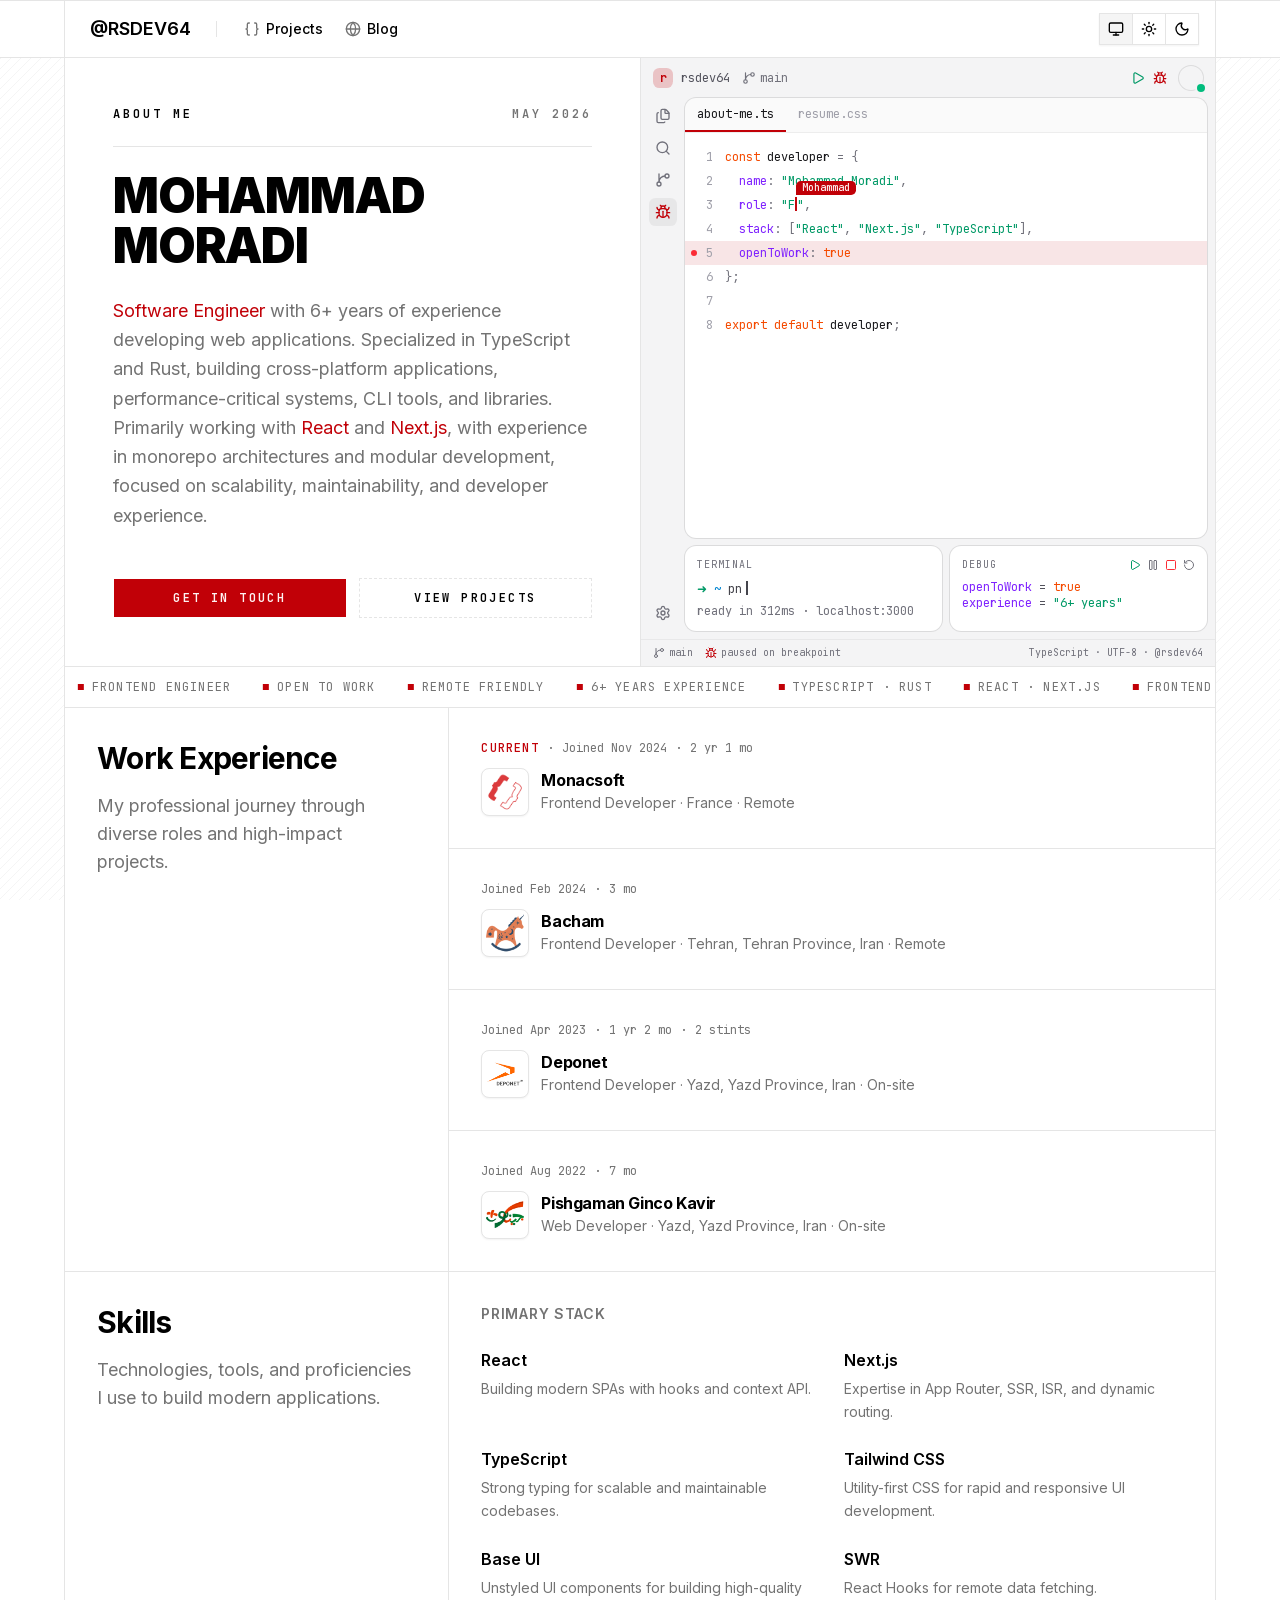
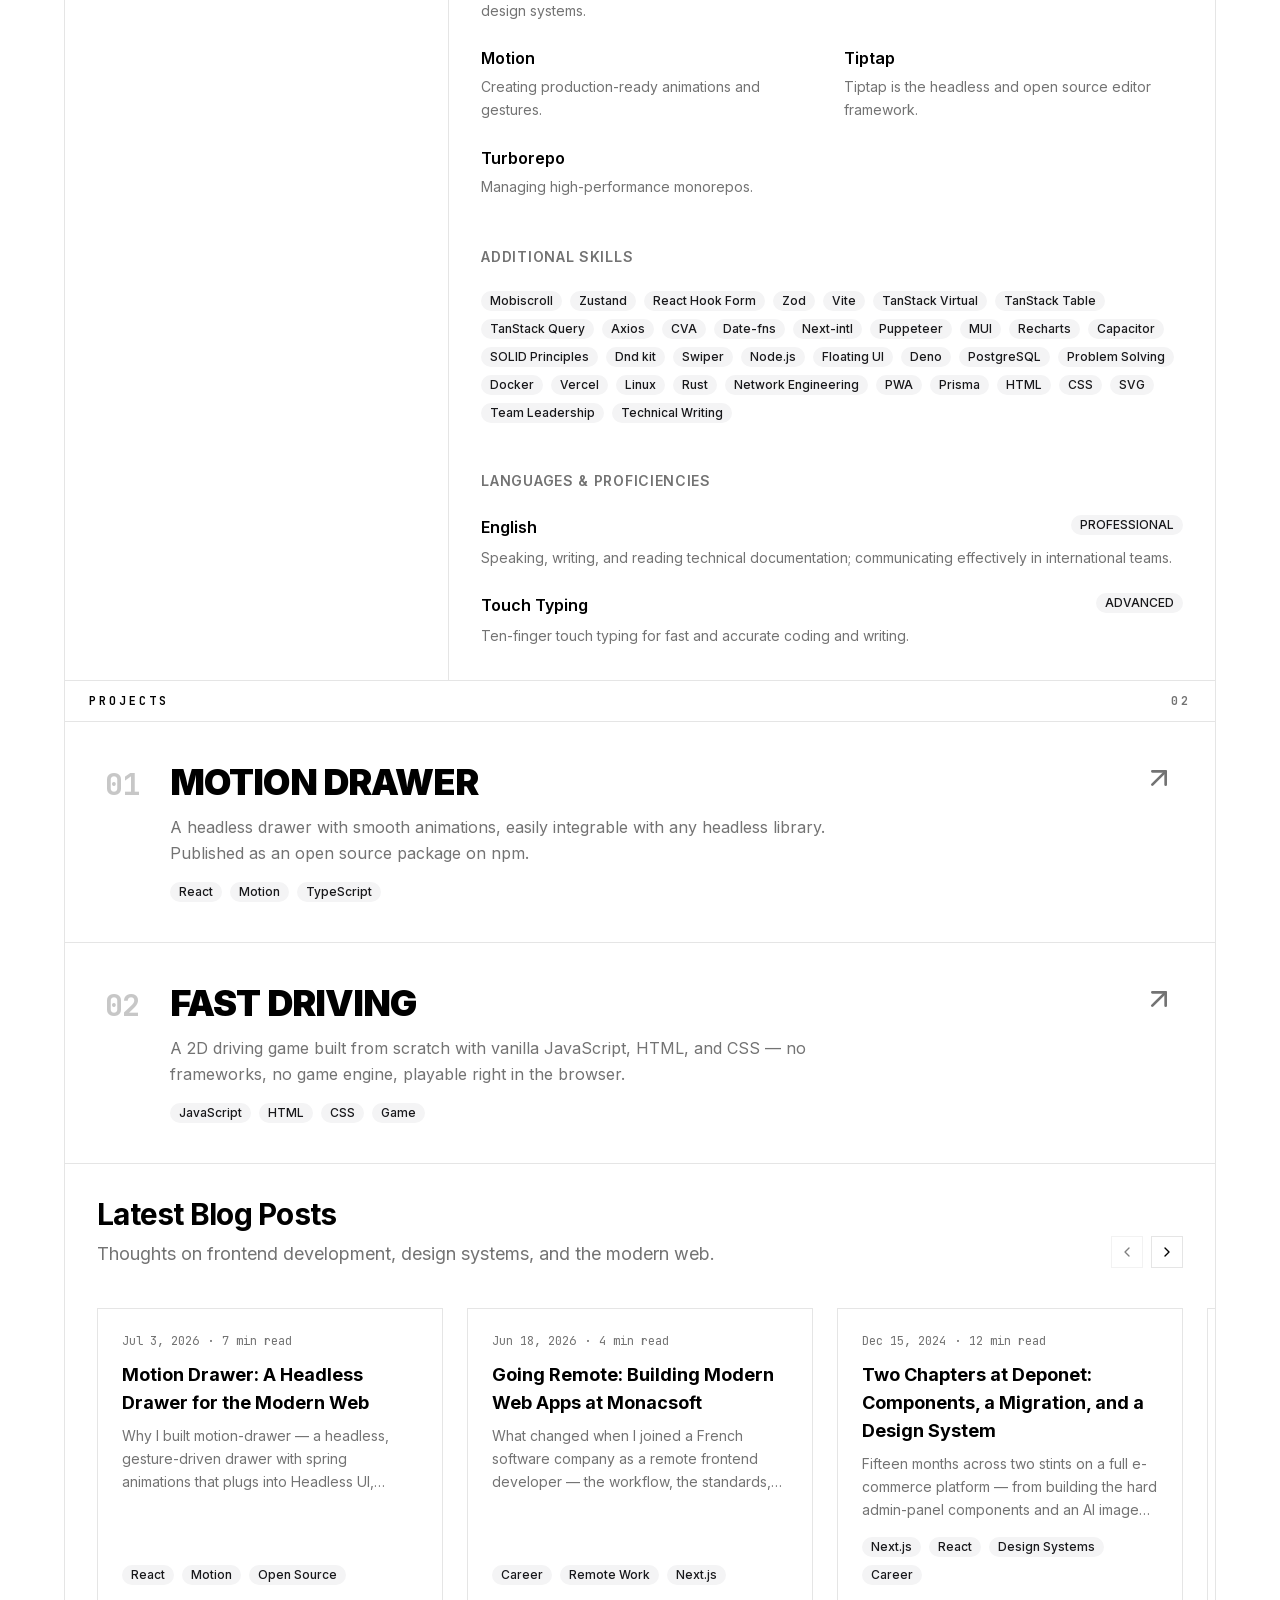
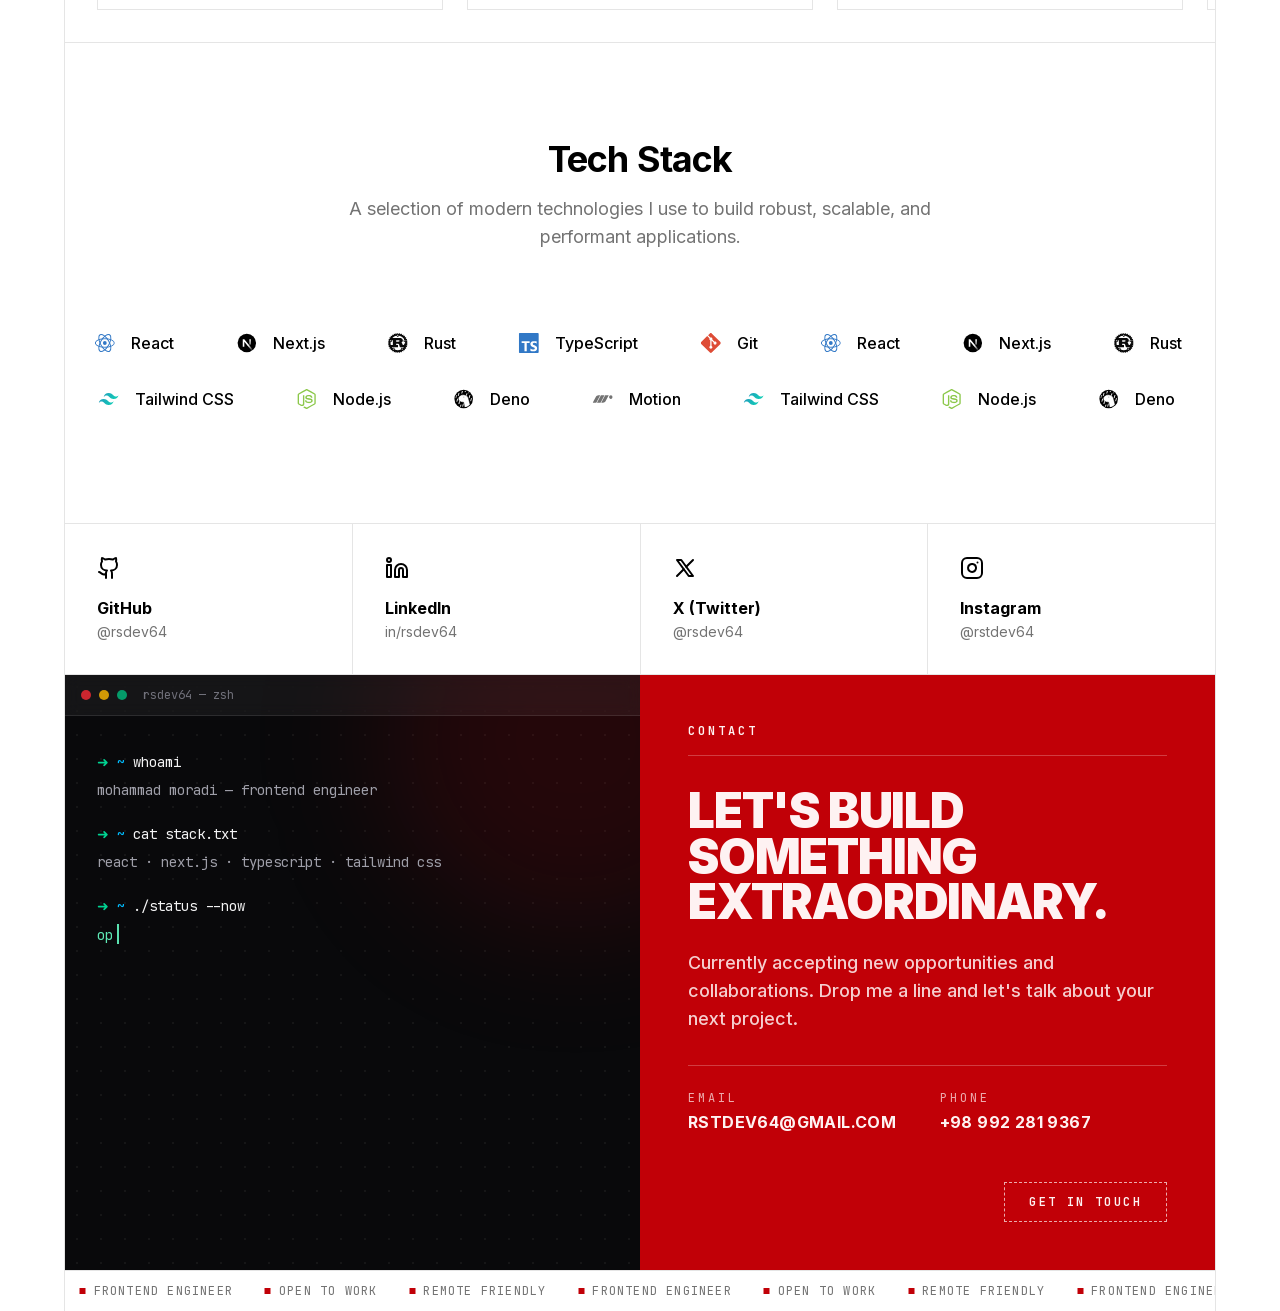
==== index.html @ f93f38f8 "Deploy 7d9f120f70b1824bc48dd51c0b3be507a60f6d9d rsdev64/rsdev64@7d9f120f70b1824bc48dd51c0b3be507a60f" ====
<!DOCTYPE html><html lang="en" dir="ltr" data-scroll-behavior="smooth"><head><meta charSet="utf-8"/><meta name="viewport" content="width=device-width, initial-scale=1, maximum-scale=1"/><link rel="preload" href="/_next/static/media/70bc3e132a0a741e-s.p.3t6q91iet4nsy.woff2" as="font" crossorigin="" type="font/woff2"/><link rel="preload" href="/_next/static/media/83afe278b6a6bb3c-s.p.2bn3s6zvc0dyp.woff2" as="font" crossorigin="" type="font/woff2"/><link rel="preload" href="/_next/static/media/iranyekanwebblackfanum-s.p.34efqxe65znro.woff" as="font" crossorigin="" type="font/woff"/><link rel="preload" href="/_next/static/media/iranyekanwebboldfanum-s.p.2jmz1aonr2gmy.woff" as="font" crossorigin="" type="font/woff"/><link rel="preload" href="/_next/static/media/iranyekanwebextrablackfanum-s.p.3snr5pbdcvkki.woff" as="font" crossorigin="" type="font/woff"/><link rel="preload" href="/_next/static/media/iranyekanwebextraboldfanum-s.p.2f82zl4um8l-7.woff" as="font" crossorigin="" type="font/woff"/><link rel="preload" href="/_next/static/media/iranyekanweblightfanum-s.p.2ef8rv5kcn76q.woff" as="font" crossorigin="" type="font/woff"/><link rel="preload" href="/_next/static/media/iranyekanwebmediumfanum-s.p.3w5ihjn_y988w.woff" as="font" crossorigin="" type="font/woff"/><link rel="preload" href="/_next/static/media/iranyekanwebregularfanum-s.p.0-u-96ql351qt.woff" as="font" crossorigin="" type="font/woff"/><link rel="preload" href="/_next/static/media/iranyekanwebthinfanum-s.p.1mruqm31rt6rv.woff" as="font" crossorigin="" type="font/woff"/><link rel="stylesheet" href="/_next/static/chunks/33yajgvoqvocm.css" data-precedence="next"/><link rel="stylesheet" href="/_next/static/chunks/365hfjgrm4gbx.css" data-precedence="next"/><link rel="preload" as="script" fetchPriority="low" href="/_next/static/chunks/2g49ir6_3u95x.js"/><script src="/_next/static/chunks/2-heb4zakw7ga.js" async=""></script><script src="/_next/static/chunks/18q_bidehvl9h.js" async=""></script><script src="/_next/static/chunks/112j4_ui7siok.js" async=""></script><script src="/_next/static/chunks/2brd7eyisotcl.js" async=""></script><script src="/_next/static/chunks/turbopack-3972i4ugce8jl.js" async=""></script><script src="/_next/static/chunks/24r34a-n32hqc.js" async=""></script><script src="/_next/static/chunks/43vlts6fa95uy.js" async=""></script><script src="/_next/static/chunks/3lsiycls8h2s7.js" async=""></script><script src="/_next/static/chunks/0njh_wy68exc9.js" async=""></script><script src="/_next/static/chunks/0dq4l9zjdopuz.js" async=""></script><script src="/_next/static/chunks/2k2rfcnlc3oj0.js" async=""></script><script src="/_next/static/chunks/12wa4cy99gwru.js" async=""></script><script src="/_next/static/chunks/420_7dtlf0mxm.js" async=""></script><script src="/_next/static/chunks/2rp--xd52hsc-.js" async=""></script><script src="/_next/static/chunks/1516zob-ner-4.js" async=""></script><script src="/_next/static/chunks/1-scfq85pf1b1.js" async=""></script><script src="/_next/static/chunks/43dgbwa8-2s0_.js" async=""></script><meta name="next-size-adjust" content=""/><meta name="theme-color" content="white"/><meta name="theme-color" content="hsl(0 0% 12%)"/><title>Mohammad Moradi | Software Engineer</title><meta name="description" content="Mohammad Moradi is a frontend engineer with over 6 years of experience specializing in TypeScript and Rust, building high-performance web applications."/><link rel="manifest" href="/manifest.webmanifest"/><meta name="robots" content="index, follow"/><meta name="googlebot" content="index, follow, max-video-preview:-1, max-image-preview:large, max-snippet:-1"/><link rel="canonical" href="https://rsdev64.github.io/"/><meta property="og:title" content="Mohammad Moradi | Software Engineer"/><meta property="og:description" content="Mohammad Moradi is a frontend engineer with over 6 years of experience specializing in TypeScript and Rust, building high-performance web applications."/><meta property="og:url" content="https://rsdev64.github.io/"/><meta property="og:site_name" content="Mohammad Moradi | Software Engineer"/><meta property="og:locale" content="en"/><meta property="og:image" content="https://rsdev64.github.io/images/me.jpg"/><meta property="og:image:width" content="1024"/><meta property="og:image:height" content="1024"/><meta property="og:image:alt" content="Mohammad Moradi | Software Engineer"/><meta property="og:type" content="website"/><meta name="twitter:card" content="summary_large_image"/><meta name="twitter:title" content="Mohammad Moradi | Software Engineer"/><meta name="twitter:description" content="Mohammad Moradi is a frontend engineer with over 6 years of experience specializing in TypeScript and Rust, building high-performance web applications."/><meta name="twitter:image" content="https://rsdev64.github.io/images/me.jpg"/><link rel="icon" href="/favicon.ico?favicon.2ojoghhsay4k0.ico" sizes="48x48" type="image/x-icon"/><link rel="icon" href="/icon1.png?icon1.2a_h8i9j4f7ds.png" sizes="16x16" type="image/png"/><link rel="icon" href="/icon2.png?icon2.124i15350n94v.png" sizes="32x32" type="image/png"/><link rel="apple-touch-icon" href="/apple-icon.png?apple-icon.33rp9ye8hk8vn.png" sizes="180x180" type="image/png"/><script src="/_next/static/chunks/0cz1d0mv5g_q7.js" noModule=""></script></head><body class="font-sans antialiased jetbrains_mono_6104e6b7-module__s6uLTa__variable inter_fd091ad6-module__giF-bG__variable"><div hidden=""><!--$--><!--/$--></div><script>((a,b,c,d,e,f,g,h)=>{let i=document.documentElement,j=["light","dark"];function k(b){var c;(Array.isArray(a)?a:[a]).forEach(a=>{let c="class"===a,d=c&&f?e.map(a=>f[a]||a):e;c?(i.classList.remove(...d),i.classList.add(f&&f[b]?f[b]:b)):i.setAttribute(a,b)}),c=b,h&&j.includes(c)&&(i.style.colorScheme=c)}if(d)k(d);else try{let a=localStorage.getItem(b)||c,d=g&&"system"===a?window.matchMedia("(prefers-color-scheme: dark)").matches?"dark":"light":a;k(d)}catch(a){}})("class","theme","system",null,["light","dark"],null,true,true)</script><style>
:root {
  --bprogress-color: var(--color-primary);
  --bprogress-height: 3px;
  --bprogress-spinner-size: 18px;
  --bprogress-spinner-animation-duration: 400ms;
  --bprogress-spinner-border-size: 2px;
  --bprogress-box-shadow: 0 0 10px var(--color-primary), 0 0 5px var(--color-primary);
  --bprogress-z-index: 99999;
  --bprogress-spinner-top: 15px;
  --bprogress-spinner-bottom: auto;
  --bprogress-spinner-right: 15px;
  --bprogress-spinner-left: auto;
}

.bprogress {
  width: 0;
  height: 0;
  pointer-events: none;
  z-index: var(--bprogress-z-index);
}

.bprogress .bar {
  background: var(--bprogress-color);
  position: fixed;
  z-index: var(--bprogress-z-index);
  top: 0;
  left: 0;
  width: 100%;
  height: var(--bprogress-height);
}

/* Fancy blur effect */
.bprogress .peg {
  display: block;
  position: absolute;
  right: 0;
  width: 100px;
  height: 100%;
  box-shadow: var(--bprogress-box-shadow);
  opacity: 1.0;
  transform: rotate(3deg) translate(0px, -4px);
}

/* Remove these to get rid of the spinner */
.bprogress .spinner {
  display: block;
  position: fixed;
  z-index: var(--bprogress-z-index);
  top: var(--bprogress-spinner-top);
  bottom: var(--bprogress-spinner-bottom);
  right: var(--bprogress-spinner-right);
  left: var(--bprogress-spinner-left);
}

.bprogress .spinner-icon {
  width: var(--bprogress-spinner-size);
  height: var(--bprogress-spinner-size);
  box-sizing: border-box;
  border: solid var(--bprogress-spinner-border-size) transparent;
  border-top-color: var(--bprogress-color);
  border-left-color: var(--bprogress-color);
  border-radius: 50%;
  -webkit-animation: bprogress-spinner var(--bprogress-spinner-animation-duration) linear infinite;
  animation: bprogress-spinner var(--bprogress-spinner-animation-duration) linear infinite;
}

.bprogress-custom-parent {
  overflow: hidden;
  position: relative;
}

.bprogress-custom-parent .bprogress .spinner,
.bprogress-custom-parent .bprogress .bar {
  position: absolute;
}

.bprogress .indeterminate {
  position: fixed;
  top: 0;
  left: 0;
  width: 100%;
  height: var(--bprogress-height);
  overflow: hidden;
}

.bprogress .indeterminate .inc,
.bprogress .indeterminate .dec {
  position: absolute;
  top: 0;
  height: 100%;
  background-color: var(--bprogress-color);
}

.bprogress .indeterminate .inc {
  animation: bprogress-indeterminate-increase 2s infinite;
}

.bprogress .indeterminate .dec {
  animation: bprogress-indeterminate-decrease 2s 0.5s infinite;
}

@-webkit-keyframes bprogress-spinner {
  0%   { -webkit-transform: rotate(0deg); transform: rotate(0deg); }
  100% { -webkit-transform: rotate(360deg); transform: rotate(360deg); }
}

@keyframes bprogress-spinner {
  0%   { transform: rotate(0deg); }
  100% { transform: rotate(360deg); }
}

@keyframes bprogress-indeterminate-increase {
  from { left: -5%; width: 5%; }
  to { left: 130%; width: 100%; }
}

@keyframes bprogress-indeterminate-decrease {
  from { left: -80%; width: 80%; }
  to { left: 110%; width: 10%; }
}
</style><!--$!--><template data-dgst="BAILOUT_TO_CLIENT_SIDE_RENDERING"></template><!--/$--><div><header class="border-y bg-background sticky top-0 z-2"><div class="mx-auto flex h-14 w-full max-w-6xl items-center border-x px-2 xl:px-4"><a role="button" tabindex="0" data-slot="button" class="group/button inline-flex shrink-0 items-center justify-center border border-transparent bg-clip-padding whitespace-nowrap transition-all outline-none select-none focus-visible:border-ring focus-visible:ring-3 focus-visible:ring-ring/50 active:not-aria-[haspopup]:translate-y-px disabled:pointer-events-none disabled:opacity-50 aria-invalid:border-destructive aria-invalid:ring-3 aria-invalid:ring-destructive/20 dark:aria-invalid:border-destructive/50 dark:aria-invalid:ring-destructive/40 [&amp;_svg]:pointer-events-none [&amp;_svg]:shrink-0 [&amp;_svg:not([class*=&#x27;size-&#x27;])]:size-4 cursor-pointer hover:bg-muted hover:text-foreground aria-expanded:bg-muted aria-expanded:text-foreground dark:hover:bg-muted/50 h-10 gap-1.5 has-data-[icon=inline-end]:pr-2 has-data-[icon=inline-start]:pl-2 px-2 text-lg font-semibold uppercase" href="/">@RSDEV64</a><div data-orientation="vertical" role="separator" aria-orientation="vertical" data-slot="separator" class="bg-border shrink-0 data-horizontal:h-px data-horizontal:w-full data-vertical:w-px data-vertical:self-stretch mx-4 my-auto hidden h-4 md:block"></div><nav class="hidden md:block"><ol class="flex"><ol><a role="button" tabindex="0" data-slot="button" class="group/button inline-flex shrink-0 items-center justify-center border border-transparent bg-clip-padding text-sm font-medium whitespace-nowrap transition-all outline-none select-none focus-visible:border-ring focus-visible:ring-3 focus-visible:ring-ring/50 active:not-aria-[haspopup]:translate-y-px disabled:pointer-events-none disabled:opacity-50 aria-invalid:border-destructive aria-invalid:ring-3 aria-invalid:ring-destructive/20 dark:aria-invalid:border-destructive/50 dark:aria-invalid:ring-destructive/40 [&amp;_svg]:pointer-events-none [&amp;_svg]:shrink-0 [&amp;_svg:not([class*=&#x27;size-&#x27;])]:size-4 cursor-pointer hover:bg-muted hover:text-foreground aria-expanded:bg-muted aria-expanded:text-foreground dark:hover:bg-muted/50 h-10 gap-1.5 px-2.5 has-data-[icon=inline-end]:pr-2 has-data-[icon=inline-start]:pl-2" href="/#projects"><svg xmlns="http://www.w3.org/2000/svg" width="24" height="24" viewBox="0 0 24 24" fill="none" stroke="currentColor" stroke-width="2" stroke-linecap="round" stroke-linejoin="round" class="lucide lucide-braces text-muted-foreground size-4" aria-hidden="true"><path d="M8 3H7a2 2 0 0 0-2 2v5a2 2 0 0 1-2 2 2 2 0 0 1 2 2v5c0 1.1.9 2 2 2h1"></path><path d="M16 21h1a2 2 0 0 0 2-2v-5c0-1.1.9-2 2-2a2 2 0 0 1-2-2V5a2 2 0 0 0-2-2h-1"></path></svg>Projects</a></ol><ol><a role="button" tabindex="0" data-slot="button" class="group/button inline-flex shrink-0 items-center justify-center border border-transparent bg-clip-padding text-sm font-medium whitespace-nowrap transition-all outline-none select-none focus-visible:border-ring focus-visible:ring-3 focus-visible:ring-ring/50 active:not-aria-[haspopup]:translate-y-px disabled:pointer-events-none disabled:opacity-50 aria-invalid:border-destructive aria-invalid:ring-3 aria-invalid:ring-destructive/20 dark:aria-invalid:border-destructive/50 dark:aria-invalid:ring-destructive/40 [&amp;_svg]:pointer-events-none [&amp;_svg]:shrink-0 [&amp;_svg:not([class*=&#x27;size-&#x27;])]:size-4 cursor-pointer hover:bg-muted hover:text-foreground aria-expanded:bg-muted aria-expanded:text-foreground dark:hover:bg-muted/50 h-10 gap-1.5 px-2.5 has-data-[icon=inline-end]:pr-2 has-data-[icon=inline-start]:pl-2" href="/blog/"><svg xmlns="http://www.w3.org/2000/svg" width="24" height="24" viewBox="0 0 24 24" fill="none" stroke="currentColor" stroke-width="2" stroke-linecap="round" stroke-linejoin="round" class="lucide lucide-globe text-muted-foreground size-4" aria-hidden="true"><circle cx="12" cy="12" r="10"></circle><path d="M12 2a14.5 14.5 0 0 0 0 20 14.5 14.5 0 0 0 0-20"></path><path d="M2 12h20"></path></svg>Blog</a></ol></ol></nav><div class="ms-auto flex items-center md:gap-2"><div data-orientation="horizontal" role="group" data-slot="toggle-group" data-variant="outline" data-spacing="0" class="group/toggle-group w-fit flex-row items-center gap-[--spacing(var(--gap))] data-vertical:flex-col data-vertical:items-stretch data-[spacing=0]:data-[variant=outline]:shadow-xs hidden md:flex" style="--gap:0"><button type="button" aria-disabled="false" tabindex="-1" aria-pressed="false" data-slot="tooltip-trigger" data-variant="outline" data-size="sm" data-spacing="0" aria-label="System" id="base-ui-_R_6lhivalb_" data-base-ui-tooltip-trigger="" class="shrink-0 group-data-[spacing=0]/toggle-group:px-2 group-data-[spacing=0]/toggle-group:shadow-none focus:z-10 focus-visible:z-10 group-data-[spacing=0]/toggle-group:has-data-[icon=inline-end]:pe-1.5 group-data-[spacing=0]/toggle-group:has-data-[icon=inline-start]:ps-1.5 group-data-horizontal/toggle-group:data-[spacing=0]:data-[variant=outline]:border-s-0 group-data-vertical/toggle-group:data-[spacing=0]:data-[variant=outline]:border-t-0 group-data-horizontal/toggle-group:data-[spacing=0]:data-[variant=outline]:first:border-s group-data-vertical/toggle-group:data-[spacing=0]:data-[variant=outline]:first:border-t group/toggle active:not-aria-[haspopup]:translate-y-px inline-flex items-center justify-center gap-1 text-sm font-medium whitespace-nowrap transition-[color,box-shadow] outline-none hover:text-foreground focus-visible:border-ring focus-visible:ring-[3px] focus-visible:ring-ring/50 disabled:pointer-events-none disabled:opacity-50 aria-invalid:border-destructive aria-invalid:ring-destructive/20 dark:aria-invalid:ring-destructive/40 [&amp;_svg]:pointer-events-none [&amp;_svg]:shrink-0 [&amp;_svg:not([class*=&#x27;size-&#x27;])]:size-4 border border-input bg-transparent hover:bg-muted aria-pressed:bg-muted h-8 min-w-8 px-2.5 has-data-[icon=inline-end]:pe-1.5 has-data-[icon=inline-start]:ps-1.5"><svg xmlns="http://www.w3.org/2000/svg" width="24" height="24" viewBox="0 0 24 24" fill="none" stroke="currentColor" stroke-width="2" stroke-linecap="round" stroke-linejoin="round" class="lucide lucide-monitor" aria-hidden="true"><rect width="20" height="14" x="2" y="3" rx="2"></rect><line x1="8" x2="16" y1="21" y2="21"></line><line x1="12" x2="12" y1="17" y2="21"></line></svg><span class="sr-only">System</span></button><button type="button" aria-disabled="false" tabindex="-1" aria-pressed="false" data-slot="tooltip-trigger" data-variant="outline" data-size="sm" data-spacing="0" aria-label="Light" id="base-ui-_R_6phivalb_" data-base-ui-tooltip-trigger="" class="shrink-0 group-data-[spacing=0]/toggle-group:px-2 group-data-[spacing=0]/toggle-group:shadow-none focus:z-10 focus-visible:z-10 group-data-[spacing=0]/toggle-group:has-data-[icon=inline-end]:pe-1.5 group-data-[spacing=0]/toggle-group:has-data-[icon=inline-start]:ps-1.5 group-data-horizontal/toggle-group:data-[spacing=0]:data-[variant=outline]:border-s-0 group-data-vertical/toggle-group:data-[spacing=0]:data-[variant=outline]:border-t-0 group-data-horizontal/toggle-group:data-[spacing=0]:data-[variant=outline]:first:border-s group-data-vertical/toggle-group:data-[spacing=0]:data-[variant=outline]:first:border-t group/toggle active:not-aria-[haspopup]:translate-y-px inline-flex items-center justify-center gap-1 text-sm font-medium whitespace-nowrap transition-[color,box-shadow] outline-none hover:text-foreground focus-visible:border-ring focus-visible:ring-[3px] focus-visible:ring-ring/50 disabled:pointer-events-none disabled:opacity-50 aria-invalid:border-destructive aria-invalid:ring-destructive/20 dark:aria-invalid:ring-destructive/40 [&amp;_svg]:pointer-events-none [&amp;_svg]:shrink-0 [&amp;_svg:not([class*=&#x27;size-&#x27;])]:size-4 border border-input bg-transparent hover:bg-muted aria-pressed:bg-muted h-8 min-w-8 px-2.5 has-data-[icon=inline-end]:pe-1.5 has-data-[icon=inline-start]:ps-1.5"><svg xmlns="http://www.w3.org/2000/svg" width="24" height="24" viewBox="0 0 24 24" fill="none" stroke="currentColor" stroke-width="2" stroke-linecap="round" stroke-linejoin="round" class="lucide lucide-sun" aria-hidden="true"><circle cx="12" cy="12" r="4"></circle><path d="M12 2v2"></path><path d="M12 20v2"></path><path d="m4.93 4.93 1.41 1.41"></path><path d="m17.66 17.66 1.41 1.41"></path><path d="M2 12h2"></path><path d="M20 12h2"></path><path d="m6.34 17.66-1.41 1.41"></path><path d="m19.07 4.93-1.41 1.41"></path></svg><span class="sr-only">Light</span></button><button type="button" aria-disabled="false" tabindex="-1" aria-pressed="false" data-slot="tooltip-trigger" data-variant="outline" data-size="sm" data-spacing="0" aria-label="Dark" id="base-ui-_R_6thivalb_" data-base-ui-tooltip-trigger="" class="shrink-0 group-data-[spacing=0]/toggle-group:px-2 group-data-[spacing=0]/toggle-group:shadow-none focus:z-10 focus-visible:z-10 group-data-[spacing=0]/toggle-group:has-data-[icon=inline-end]:pe-1.5 group-data-[spacing=0]/toggle-group:has-data-[icon=inline-start]:ps-1.5 group-data-horizontal/toggle-group:data-[spacing=0]:data-[variant=outline]:border-s-0 group-data-vertical/toggle-group:data-[spacing=0]:data-[variant=outline]:border-t-0 group-data-horizontal/toggle-group:data-[spacing=0]:data-[variant=outline]:first:border-s group-data-vertical/toggle-group:data-[spacing=0]:data-[variant=outline]:first:border-t group/toggle active:not-aria-[haspopup]:translate-y-px inline-flex items-center justify-center gap-1 text-sm font-medium whitespace-nowrap transition-[color,box-shadow] outline-none hover:text-foreground focus-visible:border-ring focus-visible:ring-[3px] focus-visible:ring-ring/50 disabled:pointer-events-none disabled:opacity-50 aria-invalid:border-destructive aria-invalid:ring-destructive/20 dark:aria-invalid:ring-destructive/40 [&amp;_svg]:pointer-events-none [&amp;_svg]:shrink-0 [&amp;_svg:not([class*=&#x27;size-&#x27;])]:size-4 border border-input bg-transparent hover:bg-muted aria-pressed:bg-muted h-8 min-w-8 px-2.5 has-data-[icon=inline-end]:pe-1.5 has-data-[icon=inline-start]:ps-1.5"><svg xmlns="http://www.w3.org/2000/svg" width="24" height="24" viewBox="0 0 24 24" fill="none" stroke="currentColor" stroke-width="2" stroke-linecap="round" stroke-linejoin="round" class="lucide lucide-moon" aria-hidden="true"><path d="M20.985 12.486a9 9 0 1 1-9.473-9.472c.405-.022.617.46.402.803a6 6 0 0 0 8.268 8.268c.344-.215.825-.004.803.401"></path></svg><span class="sr-only">Dark</span></button></div><button class="hover:bg-muted flex h-10 w-10 items-center justify-center rounded-md focus-visible:outline-none md:hidden" aria-label="Toggle Menu"><svg viewBox="0 0 24 24" width="24" height="24" fill="none" preserveAspectRatio="none"><line x1="4" y1="6" x2="20" y2="6" stroke="currentColor" stroke-width="2" vector-effect="non-scaling-stroke" style="transform:none;transform-origin:50% 50%;transform-box:fill-box"></line><line x1="4" y1="12" x2="20" y2="12" stroke="currentColor" stroke-width="2" vector-effect="non-scaling-stroke" opacity="1"></line><line x1="4" y1="18" x2="20" y2="18" stroke="currentColor" stroke-width="2" vector-effect="non-scaling-stroke" style="transform:none;transform-origin:50% 50%;transform-box:fill-box"></line></svg></button></div></div></header><div class="relative z-1 mx-auto min-h-svh w-full max-w-6xl border-x"><div class="bg-background min-h-screen"><section class="grid grid-cols-1 lg:grid-cols-2 border-b"><div class="flex flex-col p-6 md:p-10 lg:p-12"><div class="flex items-center justify-between gap-4 font-mono text-xs font-semibold tracking-[0.25em] uppercase"><span>About me</span><span class="text-muted-foreground">May 2026</span></div><hr class="my-6"/><h1 class="text-4xl leading-[1.05] font-black tracking-tight uppercase md:text-5xl">Mohammad Moradi</h1><p class="text-muted-foreground mt-6 max-w-xl text-lg leading-relaxed"><span class="text-primary">Software Engineer</span> with 6+ years of experience developing web applications. Specialized in TypeScript and Rust, building cross-platform applications, performance-critical systems, CLI tools, and libraries. Primarily working with <span class="text-primary">React</span> and <span class="text-primary">Next.js</span>, with experience in monorepo architectures and modular development, focused on scalability, maintainability, and developer experience.</p><div class="mt-10 grid grid-cols-1 gap-3 sm:grid-cols-2 lg:mt-12"><a role="button" tabindex="0" data-slot="button" class="group/button inline-flex shrink-0 items-center justify-center border border-transparent bg-clip-padding whitespace-nowrap transition-all outline-none select-none focus-visible:border-ring focus-visible:ring-3 focus-visible:ring-ring/50 active:not-aria-[haspopup]:translate-y-px disabled:pointer-events-none disabled:opacity-50 aria-invalid:border-destructive aria-invalid:ring-3 aria-invalid:ring-destructive/20 dark:aria-invalid:border-destructive/50 dark:aria-invalid:ring-destructive/40 [&amp;_svg]:pointer-events-none [&amp;_svg]:shrink-0 [&amp;_svg:not([class*=&#x27;size-&#x27;])]:size-4 cursor-pointer bg-primary text-primary-foreground hover:bg-primary/80 h-10 gap-1.5 has-data-[icon=inline-end]:pr-2 has-data-[icon=inline-start]:pl-2 px-6 font-mono text-xs font-semibold tracking-[0.2em] uppercase" href="/#contact">Get in Touch</a><a role="button" tabindex="0" data-slot="button" class="group/button inline-flex shrink-0 items-center justify-center border bg-clip-padding whitespace-nowrap transition-all outline-none select-none focus-visible:border-ring focus-visible:ring-3 focus-visible:ring-ring/50 active:not-aria-[haspopup]:translate-y-px disabled:pointer-events-none disabled:opacity-50 aria-invalid:border-destructive aria-invalid:ring-3 aria-invalid:ring-destructive/20 dark:aria-invalid:border-destructive/50 dark:aria-invalid:ring-destructive/40 [&amp;_svg]:pointer-events-none [&amp;_svg]:shrink-0 [&amp;_svg:not([class*=&#x27;size-&#x27;])]:size-4 cursor-pointer border-border bg-background hover:bg-muted hover:text-foreground aria-expanded:bg-muted aria-expanded:text-foreground dark:border-input dark:bg-input/30 dark:hover:bg-input/50 h-10 gap-1.5 has-data-[icon=inline-end]:pr-2 has-data-[icon=inline-start]:pl-2 border-dashed px-6 font-mono text-xs font-semibold tracking-[0.2em] uppercase" href="/#projects">View Projects</a></div></div><div dir="ltr" class="relative flex min-h-96 flex-col overflow-hidden border-t bg-zinc-100 font-mono text-xs text-zinc-700 lg:min-h-120 lg:border-s lg:border-t-0 dark:bg-zinc-950 dark:text-zinc-300"><div class="flex items-center gap-3 px-3 py-2"><span class="flex items-center gap-2 text-zinc-600 dark:text-zinc-400"><span class="bg-primary/20 text-primary flex size-5 items-center justify-center rounded-md font-bold">r</span>rsdev64</span><span class="flex items-center gap-1 text-zinc-500"><svg xmlns="http://www.w3.org/2000/svg" width="24" height="24" viewBox="0 0 24 24" fill="none" stroke="currentColor" stroke-width="2" stroke-linecap="round" stroke-linejoin="round" class="lucide lucide-git-branch size-3.5" aria-hidden="true"><path d="M15 6a9 9 0 0 0-9 9V3"></path><circle cx="18" cy="6" r="3"></circle><circle cx="6" cy="18" r="3"></circle></svg>main</span><div class="ms-auto flex items-center gap-2"><svg xmlns="http://www.w3.org/2000/svg" width="24" height="24" viewBox="0 0 24 24" fill="none" stroke="currentColor" stroke-width="2" stroke-linecap="round" stroke-linejoin="round" class="lucide lucide-play size-3.5 text-emerald-600 dark:text-emerald-400" aria-hidden="true"><path d="M5 5a2 2 0 0 1 3.008-1.728l11.997 6.998a2 2 0 0 1 .003 3.458l-12 7A2 2 0 0 1 5 19z"></path></svg><svg xmlns="http://www.w3.org/2000/svg" width="24" height="24" viewBox="0 0 24 24" fill="none" stroke="currentColor" stroke-width="2" stroke-linecap="round" stroke-linejoin="round" class="lucide lucide-bug text-primary size-3.5" aria-hidden="true"><path d="M12 20v-9"></path><path d="M14 7a4 4 0 0 1 4 4v3a6 6 0 0 1-12 0v-3a4 4 0 0 1 4-4z"></path><path d="M14.12 3.88 16 2"></path><path d="M21 21a4 4 0 0 0-3.81-4"></path><path d="M21 5a4 4 0 0 1-3.55 3.97"></path><path d="M22 13h-4"></path><path d="M3 21a4 4 0 0 1 3.81-4"></path><path d="M3 5a4 4 0 0 0 3.55 3.97"></path><path d="M6 13H2"></path><path d="m8 2 1.88 1.88"></path><path d="M9 7.13V6a3 3 0 1 1 6 0v1.13"></path></svg><div class="relative ms-1"><img alt="Mohammad Moradi" loading="lazy" width="24" height="24" decoding="async" data-nimg="1" class="size-6 rounded-full object-cover ring-1 ring-black/10 dark:ring-white/20" style="color:transparent" src="/_next/static/media/me.1fey25ulodddv.jpg"/><span class="absolute -right-0.5 -bottom-0.5 size-2 rounded-full bg-emerald-500 ring-2 ring-zinc-100 dark:ring-zinc-950"></span></div></div></div><div class="flex min-h-0 flex-1 gap-2 px-2 pb-2"><div class="flex flex-col items-center gap-1 py-1 text-zinc-500"><span class="rounded-md p-1.5"><svg xmlns="http://www.w3.org/2000/svg" width="24" height="24" viewBox="0 0 24 24" fill="none" stroke="currentColor" stroke-width="2" stroke-linecap="round" stroke-linejoin="round" class="lucide lucide-files size-4" aria-hidden="true"><path d="M15 2h-4a2 2 0 0 0-2 2v11a2 2 0 0 0 2 2h8a2 2 0 0 0 2-2V8"></path><path d="M16.706 2.706A2.4 2.4 0 0 0 15 2v5a1 1 0 0 0 1 1h5a2.4 2.4 0 0 0-.706-1.706z"></path><path d="M5 7a2 2 0 0 0-2 2v11a2 2 0 0 0 2 2h8a2 2 0 0 0 1.732-1"></path></svg></span><span class="rounded-md p-1.5"><svg xmlns="http://www.w3.org/2000/svg" width="24" height="24" viewBox="0 0 24 24" fill="none" stroke="currentColor" stroke-width="2" stroke-linecap="round" stroke-linejoin="round" class="lucide lucide-search size-4" aria-hidden="true"><path d="m21 21-4.34-4.34"></path><circle cx="11" cy="11" r="8"></circle></svg></span><span class="rounded-md p-1.5"><svg xmlns="http://www.w3.org/2000/svg" width="24" height="24" viewBox="0 0 24 24" fill="none" stroke="currentColor" stroke-width="2" stroke-linecap="round" stroke-linejoin="round" class="lucide lucide-git-branch size-4" aria-hidden="true"><path d="M15 6a9 9 0 0 0-9 9V3"></path><circle cx="18" cy="6" r="3"></circle><circle cx="6" cy="18" r="3"></circle></svg></span><span class="text-primary rounded-md bg-black/5 p-1.5 dark:bg-white/10"><svg xmlns="http://www.w3.org/2000/svg" width="24" height="24" viewBox="0 0 24 24" fill="none" stroke="currentColor" stroke-width="2" stroke-linecap="round" stroke-linejoin="round" class="lucide lucide-bug size-4" aria-hidden="true"><path d="M12 20v-9"></path><path d="M14 7a4 4 0 0 1 4 4v3a6 6 0 0 1-12 0v-3a4 4 0 0 1 4-4z"></path><path d="M14.12 3.88 16 2"></path><path d="M21 21a4 4 0 0 0-3.81-4"></path><path d="M21 5a4 4 0 0 1-3.55 3.97"></path><path d="M22 13h-4"></path><path d="M3 21a4 4 0 0 1 3.81-4"></path><path d="M3 5a4 4 0 0 0 3.55 3.97"></path><path d="M6 13H2"></path><path d="m8 2 1.88 1.88"></path><path d="M9 7.13V6a3 3 0 1 1 6 0v1.13"></path></svg></span><span class="mt-auto rounded-md p-1.5"><svg xmlns="http://www.w3.org/2000/svg" width="24" height="24" viewBox="0 0 24 24" fill="none" stroke="currentColor" stroke-width="2" stroke-linecap="round" stroke-linejoin="round" class="lucide lucide-settings size-4" aria-hidden="true"><path d="M9.671 4.136a2.34 2.34 0 0 1 4.659 0 2.34 2.34 0 0 0 3.319 1.915 2.34 2.34 0 0 1 2.33 4.033 2.34 2.34 0 0 0 0 3.831 2.34 2.34 0 0 1-2.33 4.033 2.34 2.34 0 0 0-3.319 1.915 2.34 2.34 0 0 1-4.659 0 2.34 2.34 0 0 0-3.32-1.915 2.34 2.34 0 0 1-2.33-4.033 2.34 2.34 0 0 0 0-3.831A2.34 2.34 0 0 1 6.35 6.051a2.34 2.34 0 0 0 3.319-1.915"></path><circle cx="12" cy="12" r="3"></circle></svg></span></div><div class="flex min-w-0 flex-1 flex-col gap-2"><div class="flex-1 overflow-hidden rounded-xl bg-white ring-1 ring-black/10 dark:bg-zinc-900 dark:ring-white/10"><div class="flex border-b border-black/5 bg-black/2 dark:border-white/5 dark:bg-white/2"><span class="border-primary flex items-center gap-2 border-b-2 px-3 py-2 text-zinc-900 dark:text-zinc-100">about-me.ts</span><span class="px-3 py-2 text-zinc-400 dark:text-zinc-600">resume.css</span></div><div class="overflow-x-auto py-3 leading-6"><div class="flex"><span class="relative w-10 shrink-0 pr-3 text-right text-zinc-400 select-none dark:text-zinc-600">1</span><span class="whitespace-pre"><span class="text-orange-600 dark:text-orange-300">const</span> <span class="text-zinc-900 dark:text-zinc-100">developer</span> <span class="text-zinc-500">= <!-- -->{</span></span></div><div class="flex"><span class="relative w-10 shrink-0 pr-3 text-right text-zinc-400 select-none dark:text-zinc-600">2</span><span class="whitespace-pre">  <span class="text-violet-600 dark:text-violet-300">name</span><span class="text-zinc-500">:</span> <span class="text-emerald-600 dark:text-emerald-300">&quot;Mohammad Moradi&quot;</span><span class="text-zinc-500">,</span></span></div><div class="flex"><span class="relative w-10 shrink-0 pr-3 text-right text-zinc-400 select-none dark:text-zinc-600">3</span><span class="whitespace-pre">  <span class="text-violet-600 dark:text-violet-300">role</span><span class="text-zinc-500">:</span> <span class="text-emerald-600 dark:text-emerald-300">&quot;<span class="relative"><span class="bg-primary text-primary-foreground text-2xs absolute -top-4 left-full -ms-px rounded-sm rounded-bl-none px-1.5 py-0.5 leading-none font-medium whitespace-nowrap">Mohammad</span><span><span class="inline-block bg-primary ms-0 h-3.5 w-[1.5px] translate-y-0.5"></span></span></span>&quot;</span><span class="text-zinc-500">,</span></span></div><div class="flex"><span class="relative w-10 shrink-0 pr-3 text-right text-zinc-400 select-none dark:text-zinc-600">4</span><span class="whitespace-pre">  <span class="text-violet-600 dark:text-violet-300">stack</span><span class="text-zinc-500">: [</span><span class="text-emerald-600 dark:text-emerald-300">&quot;React&quot;</span><span class="text-zinc-500">, </span><span class="text-emerald-600 dark:text-emerald-300">&quot;Next.js&quot;</span><span class="text-zinc-500">, </span><span class="text-emerald-600 dark:text-emerald-300">&quot;TypeScript&quot;</span><span class="text-zinc-500">],</span></span></div><div class="flex bg-primary/10"><span class="relative w-10 shrink-0 pr-3 text-right text-zinc-400 select-none dark:text-zinc-600"><span class="absolute top-1/2 left-1.5 size-1.5 -translate-y-1/2 rounded-full bg-red-500"></span>5</span><span class="whitespace-pre">  <span class="text-violet-600 dark:text-violet-300">openToWork</span><span class="text-zinc-500">:</span> <span class="text-orange-600 dark:text-orange-300">true</span></span></div><div class="flex"><span class="relative w-10 shrink-0 pr-3 text-right text-zinc-400 select-none dark:text-zinc-600">6</span><span class="whitespace-pre"><span class="text-zinc-500">};</span></span></div><div class="flex"><span class="relative w-10 shrink-0 pr-3 text-right text-zinc-400 select-none dark:text-zinc-600">7</span><span class="whitespace-pre"> </span></div><div class="flex"><span class="relative w-10 shrink-0 pr-3 text-right text-zinc-400 select-none dark:text-zinc-600">8</span><span class="whitespace-pre"><span class="text-orange-600 dark:text-orange-300">export default</span> <span class="text-zinc-900 dark:text-zinc-100">developer</span><span class="text-zinc-500">;</span></span></div></div></div><div class="grid grid-cols-1 gap-2 sm:grid-cols-2"><div class="rounded-xl bg-white p-3 ring-1 ring-black/10 dark:bg-zinc-900 dark:ring-white/10"><div class="mb-2 text-[10px] tracking-widest text-zinc-500 uppercase">Terminal</div><div class="min-h-6"><span class="text-emerald-600 dark:text-emerald-400">➜</span> <span class="text-sky-600 dark:text-sky-400">~</span> <span><span class="ms-1 inline-block w-0.5 bg-current h-3.5 translate-y-0.5"></span></span></div><div class="text-zinc-500">ready in 312ms · localhost:3000</div></div><div class="rounded-xl bg-white p-3 ring-1 ring-black/10 dark:bg-zinc-900 dark:ring-white/10"><div class="mb-2 flex items-center justify-between gap-2"><span class="text-[10px] tracking-widest text-zinc-500 uppercase">Debug</span><span class="flex items-center gap-1.5 text-zinc-500"><svg xmlns="http://www.w3.org/2000/svg" width="24" height="24" viewBox="0 0 24 24" fill="none" stroke="currentColor" stroke-width="2" stroke-linecap="round" stroke-linejoin="round" class="lucide lucide-play size-3 text-emerald-600 dark:text-emerald-400" aria-hidden="true"><path d="M5 5a2 2 0 0 1 3.008-1.728l11.997 6.998a2 2 0 0 1 .003 3.458l-12 7A2 2 0 0 1 5 19z"></path></svg><svg xmlns="http://www.w3.org/2000/svg" width="24" height="24" viewBox="0 0 24 24" fill="none" stroke="currentColor" stroke-width="2" stroke-linecap="round" stroke-linejoin="round" class="lucide lucide-pause size-3" aria-hidden="true"><rect x="14" y="3" width="5" height="18" rx="1"></rect><rect x="5" y="3" width="5" height="18" rx="1"></rect></svg><svg xmlns="http://www.w3.org/2000/svg" width="24" height="24" viewBox="0 0 24 24" fill="none" stroke="currentColor" stroke-width="2" stroke-linecap="round" stroke-linejoin="round" class="lucide lucide-square size-3 text-red-500 dark:text-red-400" aria-hidden="true"><rect width="18" height="18" x="3" y="3" rx="2"></rect></svg><svg xmlns="http://www.w3.org/2000/svg" width="24" height="24" viewBox="0 0 24 24" fill="none" stroke="currentColor" stroke-width="2" stroke-linecap="round" stroke-linejoin="round" class="lucide lucide-rotate-ccw size-3" aria-hidden="true"><path d="M3 12a9 9 0 1 0 9-9 9.75 9.75 0 0 0-6.74 2.74L3 8"></path><path d="M3 3v5h5"></path></svg></span></div><div class="text-zinc-600 dark:text-zinc-400"><span class="text-violet-600 dark:text-violet-300">openToWork</span> <!-- -->=<!-- --> <span class="text-orange-600 dark:text-orange-300">true</span></div><div class="text-zinc-600 dark:text-zinc-400"><span class="text-violet-600 dark:text-violet-300">experience</span> <!-- -->=<!-- --> <span class="text-emerald-600 dark:text-emerald-300">&quot;6+ years&quot;</span></div></div></div></div></div><div class="flex items-center gap-3 border-t border-black/5 px-3 py-1.5 text-[10px] text-zinc-500 dark:border-white/5"><span class="flex items-center gap-1"><svg xmlns="http://www.w3.org/2000/svg" width="24" height="24" viewBox="0 0 24 24" fill="none" stroke="currentColor" stroke-width="2" stroke-linecap="round" stroke-linejoin="round" class="lucide lucide-git-branch size-3" aria-hidden="true"><path d="M15 6a9 9 0 0 0-9 9V3"></path><circle cx="18" cy="6" r="3"></circle><circle cx="6" cy="18" r="3"></circle></svg>main</span><span class="flex items-center gap-1"><svg xmlns="http://www.w3.org/2000/svg" width="24" height="24" viewBox="0 0 24 24" fill="none" stroke="currentColor" stroke-width="2" stroke-linecap="round" stroke-linejoin="round" class="lucide lucide-bug text-primary size-3" aria-hidden="true"><path d="M12 20v-9"></path><path d="M14 7a4 4 0 0 1 4 4v3a6 6 0 0 1-12 0v-3a4 4 0 0 1 4-4z"></path><path d="M14.12 3.88 16 2"></path><path d="M21 21a4 4 0 0 0-3.81-4"></path><path d="M21 5a4 4 0 0 1-3.55 3.97"></path><path d="M22 13h-4"></path><path d="M3 21a4 4 0 0 1 3.81-4"></path><path d="M3 5a4 4 0 0 0 3.55 3.97"></path><path d="M6 13H2"></path><path d="m8 2 1.88 1.88"></path><path d="M9 7.13V6a3 3 0 1 1 6 0v1.13"></path></svg>paused on breakpoint</span><span class="ms-auto">TypeScript · UTF-8 <span class="max-sm:hidden">· @rsdev64</span></span></div></div><div class="text-muted-foreground border-t py-3 font-mono text-xs tracking-widest whitespace-nowrap uppercase lg:col-span-2"><ul class="sr-only"><li>Frontend Engineer</li><li>Open to Work</li><li>Remote Friendly</li><li>6+ Years Experience</li><li>TypeScript · Rust</li><li>React · Next.js</li></ul><div class="flex overflow-hidden" aria-hidden="true"><ul class="flex whitespace-nowrap" style="transform:none"><li class="flex items-center gap-2 px-4"><span class="bg-primary size-1.5 shrink-0"></span>Frontend Engineer</li><li class="flex items-center gap-2 px-4"><span class="bg-primary size-1.5 shrink-0"></span>Open to Work</li><li class="flex items-center gap-2 px-4"><span class="bg-primary size-1.5 shrink-0"></span>Remote Friendly</li><li class="flex items-center gap-2 px-4"><span class="bg-primary size-1.5 shrink-0"></span>6+ Years Experience</li><li class="flex items-center gap-2 px-4"><span class="bg-primary size-1.5 shrink-0"></span>TypeScript · Rust</li><li class="flex items-center gap-2 px-4"><span class="bg-primary size-1.5 shrink-0"></span>React · Next.js</li><li class="flex items-center gap-2 px-4"><span class="bg-primary size-1.5 shrink-0"></span>Frontend Engineer</li><li class="flex items-center gap-2 px-4"><span class="bg-primary size-1.5 shrink-0"></span>Open to Work</li><li class="flex items-center gap-2 px-4"><span class="bg-primary size-1.5 shrink-0"></span>Remote Friendly</li><li class="flex items-center gap-2 px-4"><span class="bg-primary size-1.5 shrink-0"></span>6+ Years Experience</li><li class="flex items-center gap-2 px-4"><span class="bg-primary size-1.5 shrink-0"></span>TypeScript · Rust</li><li class="flex items-center gap-2 px-4"><span class="bg-primary size-1.5 shrink-0"></span>React · Next.js</li><li class="flex items-center gap-2 px-4"><span class="bg-primary size-1.5 shrink-0"></span>Frontend Engineer</li><li class="flex items-center gap-2 px-4"><span class="bg-primary size-1.5 shrink-0"></span>Open to Work</li><li class="flex items-center gap-2 px-4"><span class="bg-primary size-1.5 shrink-0"></span>Remote Friendly</li><li class="flex items-center gap-2 px-4"><span class="bg-primary size-1.5 shrink-0"></span>6+ Years Experience</li><li class="flex items-center gap-2 px-4"><span class="bg-primary size-1.5 shrink-0"></span>TypeScript · Rust</li><li class="flex items-center gap-2 px-4"><span class="bg-primary size-1.5 shrink-0"></span>React · Next.js</li><li class="flex items-center gap-2 px-4"><span class="bg-primary size-1.5 shrink-0"></span>Frontend Engineer</li><li class="flex items-center gap-2 px-4"><span class="bg-primary size-1.5 shrink-0"></span>Open to Work</li><li class="flex items-center gap-2 px-4"><span class="bg-primary size-1.5 shrink-0"></span>Remote Friendly</li><li class="flex items-center gap-2 px-4"><span class="bg-primary size-1.5 shrink-0"></span>6+ Years Experience</li><li class="flex items-center gap-2 px-4"><span class="bg-primary size-1.5 shrink-0"></span>TypeScript · Rust</li><li class="flex items-center gap-2 px-4"><span class="bg-primary size-1.5 shrink-0"></span>React · Next.js</li></ul></div></div></section><section id="experience" class="grid grid-cols-1 lg:grid-cols-12 border-b"><div class="border-b p-6 lg:col-span-4 lg:border-b-0 lg:p-8"><div class="sticky top-22"><h2 class="mb-4 text-3xl font-bold tracking-tight">Work Experience</h2><p class="text-muted-foreground text-lg">My professional journey through diverse roles and high-impact projects.</p></div></div><div class="divide-y border-s lg:col-span-8"><a class="group hover:bg-muted/40 flex flex-col gap-3 p-6 transition-colors lg:p-8 focus-visible:ring-ring/50 focus-visible:ring-4 focus-visible:outline-none focus-visible:ring-inset" href="/blog/building-at-monacsoft/"><div class="text-muted-foreground flex flex-wrap items-center gap-2 font-mono text-xs"><span class="text-primary font-medium tracking-widest uppercase">Current</span><span aria-hidden="true">·</span><span>Joined<!-- --> <time dateTime="2024-11">Nov 2024</time></span><span aria-hidden="true">·</span><span>1 yr 8 mo</span></div><div class="flex items-start gap-3"><div class="bg-background dark:bg-card flex size-12 shrink-0 items-center justify-center overflow-hidden rounded-lg border p-1 shadow-xs"><img alt="Monacsoft" loading="lazy" width="48" height="48" decoding="async" data-nimg="1" class="object-contain" style="color:transparent" src="/_next/static/media/monacsoft.3l76bbacnb4yn.png"/></div><div class="min-w-0"><h3 class="flex items-start gap-1.5 font-bold tracking-tight text-balance text-base">Monacsoft<svg xmlns="http://www.w3.org/2000/svg" width="24" height="24" viewBox="0 0 24 24" fill="none" stroke="currentColor" stroke-width="2" stroke-linecap="round" stroke-linejoin="round" class="lucide lucide-arrow-up-right text-muted-foreground mt-0.75 size-4 shrink-0 -translate-x-0.5 translate-y-0.5 opacity-0 transition-all group-hover:translate-x-0 group-hover:translate-y-0 group-hover:opacity-100 rtl:rotate-270" aria-hidden="true"><path d="M7 7h10v10"></path><path d="M7 17 17 7"></path></svg></h3><p class="text-muted-foreground text-sm leading-relaxed">Frontend Developer<!-- --> · <!-- -->France<!-- --> ·<!-- --> <!-- -->Remote</p></div></div></a><a class="group hover:bg-muted/40 flex flex-col gap-3 p-6 transition-colors lg:p-8 focus-visible:ring-ring/50 focus-visible:ring-4 focus-visible:outline-none focus-visible:ring-inset" href="/blog/bringing-bacham-to-life/"><div class="text-muted-foreground flex flex-wrap items-center gap-2 font-mono text-xs"><span>Joined<!-- --> <time dateTime="2024-02">Feb 2024</time></span><span aria-hidden="true">·</span><span>3 mo</span></div><div class="flex items-start gap-3"><div class="bg-background dark:bg-card flex size-12 shrink-0 items-center justify-center overflow-hidden rounded-lg border p-1 shadow-xs"><img alt="Bacham" loading="lazy" width="48" height="48" decoding="async" data-nimg="1" class="object-contain" style="color:transparent" src="/_next/static/media/bacham.10e8gdmk63p8-.png"/></div><div class="min-w-0"><h3 class="flex items-start gap-1.5 font-bold tracking-tight text-balance text-base">Bacham<svg xmlns="http://www.w3.org/2000/svg" width="24" height="24" viewBox="0 0 24 24" fill="none" stroke="currentColor" stroke-width="2" stroke-linecap="round" stroke-linejoin="round" class="lucide lucide-arrow-up-right text-muted-foreground mt-0.75 size-4 shrink-0 -translate-x-0.5 translate-y-0.5 opacity-0 transition-all group-hover:translate-x-0 group-hover:translate-y-0 group-hover:opacity-100 rtl:rotate-270" aria-hidden="true"><path d="M7 7h10v10"></path><path d="M7 17 17 7"></path></svg></h3><p class="text-muted-foreground text-sm leading-relaxed">Frontend Developer<!-- --> · <!-- -->Tehran, Tehran Province, Iran<!-- --> ·<!-- --> <!-- -->Remote</p></div></div></a><a class="group hover:bg-muted/40 flex flex-col gap-3 p-6 transition-colors lg:p-8 focus-visible:ring-ring/50 focus-visible:ring-4 focus-visible:outline-none focus-visible:ring-inset" href="/blog/two-chapters-at-deponet/"><div class="text-muted-foreground flex flex-wrap items-center gap-2 font-mono text-xs"><span>Joined<!-- --> <time dateTime="2023-04">Apr 2023</time></span><span aria-hidden="true">·</span><span>1 yr 2 mo</span><span aria-hidden="true">·</span><span>2<!-- --> stints</span></div><div class="flex items-start gap-3"><div class="bg-background dark:bg-card flex size-12 shrink-0 items-center justify-center overflow-hidden rounded-lg border p-1 shadow-xs"><img alt="Deponet" loading="lazy" width="48" height="48" decoding="async" data-nimg="1" class="object-contain" style="color:transparent" src="/_next/static/media/deponet.1qe0ua8uyzwnl.png"/></div><div class="min-w-0"><h3 class="flex items-start gap-1.5 font-bold tracking-tight text-balance text-base">Deponet<svg xmlns="http://www.w3.org/2000/svg" width="24" height="24" viewBox="0 0 24 24" fill="none" stroke="currentColor" stroke-width="2" stroke-linecap="round" stroke-linejoin="round" class="lucide lucide-arrow-up-right text-muted-foreground mt-0.75 size-4 shrink-0 -translate-x-0.5 translate-y-0.5 opacity-0 transition-all group-hover:translate-x-0 group-hover:translate-y-0 group-hover:opacity-100 rtl:rotate-270" aria-hidden="true"><path d="M7 7h10v10"></path><path d="M7 17 17 7"></path></svg></h3><p class="text-muted-foreground text-sm leading-relaxed">Frontend Developer<!-- --> · <!-- -->Yazd, Yazd Province, Iran<!-- --> ·<!-- --> <!-- -->On-site</p></div></div></a><a class="group hover:bg-muted/40 flex flex-col gap-3 p-6 transition-colors lg:p-8 focus-visible:ring-ring/50 focus-visible:ring-4 focus-visible:outline-none focus-visible:ring-inset" href="/blog/starting-out-at-ginco/"><div class="text-muted-foreground flex flex-wrap items-center gap-2 font-mono text-xs"><span>Joined<!-- --> <time dateTime="2022-08">Aug 2022</time></span><span aria-hidden="true">·</span><span>7 mo</span></div><div class="flex items-start gap-3"><div class="bg-background dark:bg-card flex size-12 shrink-0 items-center justify-center overflow-hidden rounded-lg border p-1 shadow-xs"><img alt="Pishgaman Ginco Kavir" loading="lazy" width="48" height="48" decoding="async" data-nimg="1" class="object-contain" style="color:transparent" src="/_next/static/media/gincoplus.1tv1q-3zurg4z.png"/></div><div class="min-w-0"><h3 class="flex items-start gap-1.5 font-bold tracking-tight text-balance text-base">Pishgaman Ginco Kavir<svg xmlns="http://www.w3.org/2000/svg" width="24" height="24" viewBox="0 0 24 24" fill="none" stroke="currentColor" stroke-width="2" stroke-linecap="round" stroke-linejoin="round" class="lucide lucide-arrow-up-right text-muted-foreground mt-0.75 size-4 shrink-0 -translate-x-0.5 translate-y-0.5 opacity-0 transition-all group-hover:translate-x-0 group-hover:translate-y-0 group-hover:opacity-100 rtl:rotate-270" aria-hidden="true"><path d="M7 7h10v10"></path><path d="M7 17 17 7"></path></svg></h3><p class="text-muted-foreground text-sm leading-relaxed">Web Developer<!-- --> · <!-- -->Yazd, Yazd Province, Iran<!-- --> ·<!-- --> <!-- -->On-site</p></div></div></a></div></section><section class="grid grid-cols-1 lg:grid-cols-12 border-b"><div class="border-b p-6 lg:col-span-4 lg:border-b-0 lg:p-8"><div class="sticky top-22"><h2 class="mb-4 text-3xl font-bold tracking-tight">Skills</h2><p class="text-muted-foreground text-lg">Technologies, tools, and proficiencies I use to build modern applications.</p></div></div><div class="lg:col-span-8 lg:border-s"><div><div class="p-6 lg:p-8"><h3 class="text-muted-foreground mb-6 text-sm font-semibold tracking-wider uppercase">Primary Stack</h3><div class="grid grid-cols-1 gap-6 sm:grid-cols-2"><div class="flex flex-col gap-1.5"><div class="flex items-center gap-2"><span class="font-semibold">React</span></div><p class="text-muted-foreground line-clamp-2 text-sm leading-relaxed">Building modern SPAs with hooks and context API.</p></div><div class="flex flex-col gap-1.5"><div class="flex items-center gap-2"><span class="font-semibold">Next.js</span></div><p class="text-muted-foreground line-clamp-2 text-sm leading-relaxed">Expertise in App Router, SSR, ISR, and dynamic routing.</p></div><div class="flex flex-col gap-1.5"><div class="flex items-center gap-2"><span class="font-semibold">TypeScript</span></div><p class="text-muted-foreground line-clamp-2 text-sm leading-relaxed">Strong typing for scalable and maintainable codebases.</p></div><div class="flex flex-col gap-1.5"><div class="flex items-center gap-2"><span class="font-semibold">Tailwind CSS</span></div><p class="text-muted-foreground line-clamp-2 text-sm leading-relaxed">Utility-first CSS for rapid and responsive UI development.</p></div><div class="flex flex-col gap-1.5"><div class="flex items-center gap-2"><span class="font-semibold">Base UI</span></div><p class="text-muted-foreground line-clamp-2 text-sm leading-relaxed">Unstyled UI components for building high-quality design systems.</p></div><div class="flex flex-col gap-1.5"><div class="flex items-center gap-2"><span class="font-semibold">SWR</span></div><p class="text-muted-foreground line-clamp-2 text-sm leading-relaxed">React Hooks for remote data fetching.</p></div><div class="flex flex-col gap-1.5"><div class="flex items-center gap-2"><span class="font-semibold">Motion</span></div><p class="text-muted-foreground line-clamp-2 text-sm leading-relaxed">Creating production-ready animations and gestures.</p></div><div class="flex flex-col gap-1.5"><div class="flex items-center gap-2"><span class="font-semibold">Tiptap</span></div><p class="text-muted-foreground line-clamp-2 text-sm leading-relaxed">Tiptap is the headless and open source editor framework.</p></div><div class="flex flex-col gap-1.5"><div class="flex items-center gap-2"><span class="font-semibold">Turborepo</span></div><p class="text-muted-foreground line-clamp-2 text-sm leading-relaxed">Managing high-performance monorepos.</p></div></div></div><div class="mt-4 p-6 pt-0 lg:p-8 lg:pt-0"><h3 class="text-muted-foreground mb-6 text-sm font-semibold tracking-wider uppercase">Additional Skills</h3><div class="flex flex-wrap gap-2"><span data-slot="badge" data-variant="secondary" class="group/badge inline-flex h-5 w-fit shrink-0 items-center justify-center gap-1 overflow-hidden rounded-4xl border border-transparent px-2 py-0.5 text-xs font-medium whitespace-nowrap transition-all focus-visible:border-ring focus-visible:ring-[3px] focus-visible:ring-ring/50 has-data-[icon=inline-end]:pr-1.5 has-data-[icon=inline-start]:pl-1.5 aria-invalid:border-destructive aria-invalid:ring-destructive/20 dark:aria-invalid:ring-destructive/40 [&amp;&gt;svg]:pointer-events-none [&amp;&gt;svg]:size-3! bg-secondary text-secondary-foreground [a]:hover:bg-secondary/80">Mobiscroll</span><span data-slot="badge" data-variant="secondary" class="group/badge inline-flex h-5 w-fit shrink-0 items-center justify-center gap-1 overflow-hidden rounded-4xl border border-transparent px-2 py-0.5 text-xs font-medium whitespace-nowrap transition-all focus-visible:border-ring focus-visible:ring-[3px] focus-visible:ring-ring/50 has-data-[icon=inline-end]:pr-1.5 has-data-[icon=inline-start]:pl-1.5 aria-invalid:border-destructive aria-invalid:ring-destructive/20 dark:aria-invalid:ring-destructive/40 [&amp;&gt;svg]:pointer-events-none [&amp;&gt;svg]:size-3! bg-secondary text-secondary-foreground [a]:hover:bg-secondary/80">Zustand</span><span data-slot="badge" data-variant="secondary" class="group/badge inline-flex h-5 w-fit shrink-0 items-center justify-center gap-1 overflow-hidden rounded-4xl border border-transparent px-2 py-0.5 text-xs font-medium whitespace-nowrap transition-all focus-visible:border-ring focus-visible:ring-[3px] focus-visible:ring-ring/50 has-data-[icon=inline-end]:pr-1.5 has-data-[icon=inline-start]:pl-1.5 aria-invalid:border-destructive aria-invalid:ring-destructive/20 dark:aria-invalid:ring-destructive/40 [&amp;&gt;svg]:pointer-events-none [&amp;&gt;svg]:size-3! bg-secondary text-secondary-foreground [a]:hover:bg-secondary/80">React Hook Form</span><span data-slot="badge" data-variant="secondary" class="group/badge inline-flex h-5 w-fit shrink-0 items-center justify-center gap-1 overflow-hidden rounded-4xl border border-transparent px-2 py-0.5 text-xs font-medium whitespace-nowrap transition-all focus-visible:border-ring focus-visible:ring-[3px] focus-visible:ring-ring/50 has-data-[icon=inline-end]:pr-1.5 has-data-[icon=inline-start]:pl-1.5 aria-invalid:border-destructive aria-invalid:ring-destructive/20 dark:aria-invalid:ring-destructive/40 [&amp;&gt;svg]:pointer-events-none [&amp;&gt;svg]:size-3! bg-secondary text-secondary-foreground [a]:hover:bg-secondary/80">Zod</span><span data-slot="badge" data-variant="secondary" class="group/badge inline-flex h-5 w-fit shrink-0 items-center justify-center gap-1 overflow-hidden rounded-4xl border border-transparent px-2 py-0.5 text-xs font-medium whitespace-nowrap transition-all focus-visible:border-ring focus-visible:ring-[3px] focus-visible:ring-ring/50 has-data-[icon=inline-end]:pr-1.5 has-data-[icon=inline-start]:pl-1.5 aria-invalid:border-destructive aria-invalid:ring-destructive/20 dark:aria-invalid:ring-destructive/40 [&amp;&gt;svg]:pointer-events-none [&amp;&gt;svg]:size-3! bg-secondary text-secondary-foreground [a]:hover:bg-secondary/80">Vite</span><span data-slot="badge" data-variant="secondary" class="group/badge inline-flex h-5 w-fit shrink-0 items-center justify-center gap-1 overflow-hidden rounded-4xl border border-transparent px-2 py-0.5 text-xs font-medium whitespace-nowrap transition-all focus-visible:border-ring focus-visible:ring-[3px] focus-visible:ring-ring/50 has-data-[icon=inline-end]:pr-1.5 has-data-[icon=inline-start]:pl-1.5 aria-invalid:border-destructive aria-invalid:ring-destructive/20 dark:aria-invalid:ring-destructive/40 [&amp;&gt;svg]:pointer-events-none [&amp;&gt;svg]:size-3! bg-secondary text-secondary-foreground [a]:hover:bg-secondary/80">TanStack Virtual</span><span data-slot="badge" data-variant="secondary" class="group/badge inline-flex h-5 w-fit shrink-0 items-center justify-center gap-1 overflow-hidden rounded-4xl border border-transparent px-2 py-0.5 text-xs font-medium whitespace-nowrap transition-all focus-visible:border-ring focus-visible:ring-[3px] focus-visible:ring-ring/50 has-data-[icon=inline-end]:pr-1.5 has-data-[icon=inline-start]:pl-1.5 aria-invalid:border-destructive aria-invalid:ring-destructive/20 dark:aria-invalid:ring-destructive/40 [&amp;&gt;svg]:pointer-events-none [&amp;&gt;svg]:size-3! bg-secondary text-secondary-foreground [a]:hover:bg-secondary/80">TanStack Table</span><span data-slot="badge" data-variant="secondary" class="group/badge inline-flex h-5 w-fit shrink-0 items-center justify-center gap-1 overflow-hidden rounded-4xl border border-transparent px-2 py-0.5 text-xs font-medium whitespace-nowrap transition-all focus-visible:border-ring focus-visible:ring-[3px] focus-visible:ring-ring/50 has-data-[icon=inline-end]:pr-1.5 has-data-[icon=inline-start]:pl-1.5 aria-invalid:border-destructive aria-invalid:ring-destructive/20 dark:aria-invalid:ring-destructive/40 [&amp;&gt;svg]:pointer-events-none [&amp;&gt;svg]:size-3! bg-secondary text-secondary-foreground [a]:hover:bg-secondary/80">TanStack Query</span><span data-slot="badge" data-variant="secondary" class="group/badge inline-flex h-5 w-fit shrink-0 items-center justify-center gap-1 overflow-hidden rounded-4xl border border-transparent px-2 py-0.5 text-xs font-medium whitespace-nowrap transition-all focus-visible:border-ring focus-visible:ring-[3px] focus-visible:ring-ring/50 has-data-[icon=inline-end]:pr-1.5 has-data-[icon=inline-start]:pl-1.5 aria-invalid:border-destructive aria-invalid:ring-destructive/20 dark:aria-invalid:ring-destructive/40 [&amp;&gt;svg]:pointer-events-none [&amp;&gt;svg]:size-3! bg-secondary text-secondary-foreground [a]:hover:bg-secondary/80">Axios</span><span data-slot="badge" data-variant="secondary" class="group/badge inline-flex h-5 w-fit shrink-0 items-center justify-center gap-1 overflow-hidden rounded-4xl border border-transparent px-2 py-0.5 text-xs font-medium whitespace-nowrap transition-all focus-visible:border-ring focus-visible:ring-[3px] focus-visible:ring-ring/50 has-data-[icon=inline-end]:pr-1.5 has-data-[icon=inline-start]:pl-1.5 aria-invalid:border-destructive aria-invalid:ring-destructive/20 dark:aria-invalid:ring-destructive/40 [&amp;&gt;svg]:pointer-events-none [&amp;&gt;svg]:size-3! bg-secondary text-secondary-foreground [a]:hover:bg-secondary/80">CVA</span><span data-slot="badge" data-variant="secondary" class="group/badge inline-flex h-5 w-fit shrink-0 items-center justify-center gap-1 overflow-hidden rounded-4xl border border-transparent px-2 py-0.5 text-xs font-medium whitespace-nowrap transition-all focus-visible:border-ring focus-visible:ring-[3px] focus-visible:ring-ring/50 has-data-[icon=inline-end]:pr-1.5 has-data-[icon=inline-start]:pl-1.5 aria-invalid:border-destructive aria-invalid:ring-destructive/20 dark:aria-invalid:ring-destructive/40 [&amp;&gt;svg]:pointer-events-none [&amp;&gt;svg]:size-3! bg-secondary text-secondary-foreground [a]:hover:bg-secondary/80">Date-fns</span><span data-slot="badge" data-variant="secondary" class="group/badge inline-flex h-5 w-fit shrink-0 items-center justify-center gap-1 overflow-hidden rounded-4xl border border-transparent px-2 py-0.5 text-xs font-medium whitespace-nowrap transition-all focus-visible:border-ring focus-visible:ring-[3px] focus-visible:ring-ring/50 has-data-[icon=inline-end]:pr-1.5 has-data-[icon=inline-start]:pl-1.5 aria-invalid:border-destructive aria-invalid:ring-destructive/20 dark:aria-invalid:ring-destructive/40 [&amp;&gt;svg]:pointer-events-none [&amp;&gt;svg]:size-3! bg-secondary text-secondary-foreground [a]:hover:bg-secondary/80">Next-intl</span><span data-slot="badge" data-variant="secondary" class="group/badge inline-flex h-5 w-fit shrink-0 items-center justify-center gap-1 overflow-hidden rounded-4xl border border-transparent px-2 py-0.5 text-xs font-medium whitespace-nowrap transition-all focus-visible:border-ring focus-visible:ring-[3px] focus-visible:ring-ring/50 has-data-[icon=inline-end]:pr-1.5 has-data-[icon=inline-start]:pl-1.5 aria-invalid:border-destructive aria-invalid:ring-destructive/20 dark:aria-invalid:ring-destructive/40 [&amp;&gt;svg]:pointer-events-none [&amp;&gt;svg]:size-3! bg-secondary text-secondary-foreground [a]:hover:bg-secondary/80">Puppeteer</span><span data-slot="badge" data-variant="secondary" class="group/badge inline-flex h-5 w-fit shrink-0 items-center justify-center gap-1 overflow-hidden rounded-4xl border border-transparent px-2 py-0.5 text-xs font-medium whitespace-nowrap transition-all focus-visible:border-ring focus-visible:ring-[3px] focus-visible:ring-ring/50 has-data-[icon=inline-end]:pr-1.5 has-data-[icon=inline-start]:pl-1.5 aria-invalid:border-destructive aria-invalid:ring-destructive/20 dark:aria-invalid:ring-destructive/40 [&amp;&gt;svg]:pointer-events-none [&amp;&gt;svg]:size-3! bg-secondary text-secondary-foreground [a]:hover:bg-secondary/80">MUI</span><span data-slot="badge" data-variant="secondary" class="group/badge inline-flex h-5 w-fit shrink-0 items-center justify-center gap-1 overflow-hidden rounded-4xl border border-transparent px-2 py-0.5 text-xs font-medium whitespace-nowrap transition-all focus-visible:border-ring focus-visible:ring-[3px] focus-visible:ring-ring/50 has-data-[icon=inline-end]:pr-1.5 has-data-[icon=inline-start]:pl-1.5 aria-invalid:border-destructive aria-invalid:ring-destructive/20 dark:aria-invalid:ring-destructive/40 [&amp;&gt;svg]:pointer-events-none [&amp;&gt;svg]:size-3! bg-secondary text-secondary-foreground [a]:hover:bg-secondary/80">Recharts</span><span data-slot="badge" data-variant="secondary" class="group/badge inline-flex h-5 w-fit shrink-0 items-center justify-center gap-1 overflow-hidden rounded-4xl border border-transparent px-2 py-0.5 text-xs font-medium whitespace-nowrap transition-all focus-visible:border-ring focus-visible:ring-[3px] focus-visible:ring-ring/50 has-data-[icon=inline-end]:pr-1.5 has-data-[icon=inline-start]:pl-1.5 aria-invalid:border-destructive aria-invalid:ring-destructive/20 dark:aria-invalid:ring-destructive/40 [&amp;&gt;svg]:pointer-events-none [&amp;&gt;svg]:size-3! bg-secondary text-secondary-foreground [a]:hover:bg-secondary/80">Capacitor</span><span data-slot="badge" data-variant="secondary" class="group/badge inline-flex h-5 w-fit shrink-0 items-center justify-center gap-1 overflow-hidden rounded-4xl border border-transparent px-2 py-0.5 text-xs font-medium whitespace-nowrap transition-all focus-visible:border-ring focus-visible:ring-[3px] focus-visible:ring-ring/50 has-data-[icon=inline-end]:pr-1.5 has-data-[icon=inline-start]:pl-1.5 aria-invalid:border-destructive aria-invalid:ring-destructive/20 dark:aria-invalid:ring-destructive/40 [&amp;&gt;svg]:pointer-events-none [&amp;&gt;svg]:size-3! bg-secondary text-secondary-foreground [a]:hover:bg-secondary/80">SOLID Principles</span><span data-slot="badge" data-variant="secondary" class="group/badge inline-flex h-5 w-fit shrink-0 items-center justify-center gap-1 overflow-hidden rounded-4xl border border-transparent px-2 py-0.5 text-xs font-medium whitespace-nowrap transition-all focus-visible:border-ring focus-visible:ring-[3px] focus-visible:ring-ring/50 has-data-[icon=inline-end]:pr-1.5 has-data-[icon=inline-start]:pl-1.5 aria-invalid:border-destructive aria-invalid:ring-destructive/20 dark:aria-invalid:ring-destructive/40 [&amp;&gt;svg]:pointer-events-none [&amp;&gt;svg]:size-3! bg-secondary text-secondary-foreground [a]:hover:bg-secondary/80">Dnd kit</span><span data-slot="badge" data-variant="secondary" class="group/badge inline-flex h-5 w-fit shrink-0 items-center justify-center gap-1 overflow-hidden rounded-4xl border border-transparent px-2 py-0.5 text-xs font-medium whitespace-nowrap transition-all focus-visible:border-ring focus-visible:ring-[3px] focus-visible:ring-ring/50 has-data-[icon=inline-end]:pr-1.5 has-data-[icon=inline-start]:pl-1.5 aria-invalid:border-destructive aria-invalid:ring-destructive/20 dark:aria-invalid:ring-destructive/40 [&amp;&gt;svg]:pointer-events-none [&amp;&gt;svg]:size-3! bg-secondary text-secondary-foreground [a]:hover:bg-secondary/80">Swiper</span><span data-slot="badge" data-variant="secondary" class="group/badge inline-flex h-5 w-fit shrink-0 items-center justify-center gap-1 overflow-hidden rounded-4xl border border-transparent px-2 py-0.5 text-xs font-medium whitespace-nowrap transition-all focus-visible:border-ring focus-visible:ring-[3px] focus-visible:ring-ring/50 has-data-[icon=inline-end]:pr-1.5 has-data-[icon=inline-start]:pl-1.5 aria-invalid:border-destructive aria-invalid:ring-destructive/20 dark:aria-invalid:ring-destructive/40 [&amp;&gt;svg]:pointer-events-none [&amp;&gt;svg]:size-3! bg-secondary text-secondary-foreground [a]:hover:bg-secondary/80">Node.js</span><span data-slot="badge" data-variant="secondary" class="group/badge inline-flex h-5 w-fit shrink-0 items-center justify-center gap-1 overflow-hidden rounded-4xl border border-transparent px-2 py-0.5 text-xs font-medium whitespace-nowrap transition-all focus-visible:border-ring focus-visible:ring-[3px] focus-visible:ring-ring/50 has-data-[icon=inline-end]:pr-1.5 has-data-[icon=inline-start]:pl-1.5 aria-invalid:border-destructive aria-invalid:ring-destructive/20 dark:aria-invalid:ring-destructive/40 [&amp;&gt;svg]:pointer-events-none [&amp;&gt;svg]:size-3! bg-secondary text-secondary-foreground [a]:hover:bg-secondary/80">Floating UI</span><span data-slot="badge" data-variant="secondary" class="group/badge inline-flex h-5 w-fit shrink-0 items-center justify-center gap-1 overflow-hidden rounded-4xl border border-transparent px-2 py-0.5 text-xs font-medium whitespace-nowrap transition-all focus-visible:border-ring focus-visible:ring-[3px] focus-visible:ring-ring/50 has-data-[icon=inline-end]:pr-1.5 has-data-[icon=inline-start]:pl-1.5 aria-invalid:border-destructive aria-invalid:ring-destructive/20 dark:aria-invalid:ring-destructive/40 [&amp;&gt;svg]:pointer-events-none [&amp;&gt;svg]:size-3! bg-secondary text-secondary-foreground [a]:hover:bg-secondary/80">Deno</span><span data-slot="badge" data-variant="secondary" class="group/badge inline-flex h-5 w-fit shrink-0 items-center justify-center gap-1 overflow-hidden rounded-4xl border border-transparent px-2 py-0.5 text-xs font-medium whitespace-nowrap transition-all focus-visible:border-ring focus-visible:ring-[3px] focus-visible:ring-ring/50 has-data-[icon=inline-end]:pr-1.5 has-data-[icon=inline-start]:pl-1.5 aria-invalid:border-destructive aria-invalid:ring-destructive/20 dark:aria-invalid:ring-destructive/40 [&amp;&gt;svg]:pointer-events-none [&amp;&gt;svg]:size-3! bg-secondary text-secondary-foreground [a]:hover:bg-secondary/80">PostgreSQL</span><span data-slot="badge" data-variant="secondary" class="group/badge inline-flex h-5 w-fit shrink-0 items-center justify-center gap-1 overflow-hidden rounded-4xl border border-transparent px-2 py-0.5 text-xs font-medium whitespace-nowrap transition-all focus-visible:border-ring focus-visible:ring-[3px] focus-visible:ring-ring/50 has-data-[icon=inline-end]:pr-1.5 has-data-[icon=inline-start]:pl-1.5 aria-invalid:border-destructive aria-invalid:ring-destructive/20 dark:aria-invalid:ring-destructive/40 [&amp;&gt;svg]:pointer-events-none [&amp;&gt;svg]:size-3! bg-secondary text-secondary-foreground [a]:hover:bg-secondary/80">Problem Solving</span><span data-slot="badge" data-variant="secondary" class="group/badge inline-flex h-5 w-fit shrink-0 items-center justify-center gap-1 overflow-hidden rounded-4xl border border-transparent px-2 py-0.5 text-xs font-medium whitespace-nowrap transition-all focus-visible:border-ring focus-visible:ring-[3px] focus-visible:ring-ring/50 has-data-[icon=inline-end]:pr-1.5 has-data-[icon=inline-start]:pl-1.5 aria-invalid:border-destructive aria-invalid:ring-destructive/20 dark:aria-invalid:ring-destructive/40 [&amp;&gt;svg]:pointer-events-none [&amp;&gt;svg]:size-3! bg-secondary text-secondary-foreground [a]:hover:bg-secondary/80">Docker</span><span data-slot="badge" data-variant="secondary" class="group/badge inline-flex h-5 w-fit shrink-0 items-center justify-center gap-1 overflow-hidden rounded-4xl border border-transparent px-2 py-0.5 text-xs font-medium whitespace-nowrap transition-all focus-visible:border-ring focus-visible:ring-[3px] focus-visible:ring-ring/50 has-data-[icon=inline-end]:pr-1.5 has-data-[icon=inline-start]:pl-1.5 aria-invalid:border-destructive aria-invalid:ring-destructive/20 dark:aria-invalid:ring-destructive/40 [&amp;&gt;svg]:pointer-events-none [&amp;&gt;svg]:size-3! bg-secondary text-secondary-foreground [a]:hover:bg-secondary/80">Vercel</span><span data-slot="badge" data-variant="secondary" class="group/badge inline-flex h-5 w-fit shrink-0 items-center justify-center gap-1 overflow-hidden rounded-4xl border border-transparent px-2 py-0.5 text-xs font-medium whitespace-nowrap transition-all focus-visible:border-ring focus-visible:ring-[3px] focus-visible:ring-ring/50 has-data-[icon=inline-end]:pr-1.5 has-data-[icon=inline-start]:pl-1.5 aria-invalid:border-destructive aria-invalid:ring-destructive/20 dark:aria-invalid:ring-destructive/40 [&amp;&gt;svg]:pointer-events-none [&amp;&gt;svg]:size-3! bg-secondary text-secondary-foreground [a]:hover:bg-secondary/80">Linux</span><span data-slot="badge" data-variant="secondary" class="group/badge inline-flex h-5 w-fit shrink-0 items-center justify-center gap-1 overflow-hidden rounded-4xl border border-transparent px-2 py-0.5 text-xs font-medium whitespace-nowrap transition-all focus-visible:border-ring focus-visible:ring-[3px] focus-visible:ring-ring/50 has-data-[icon=inline-end]:pr-1.5 has-data-[icon=inline-start]:pl-1.5 aria-invalid:border-destructive aria-invalid:ring-destructive/20 dark:aria-invalid:ring-destructive/40 [&amp;&gt;svg]:pointer-events-none [&amp;&gt;svg]:size-3! bg-secondary text-secondary-foreground [a]:hover:bg-secondary/80">Rust</span><span data-slot="badge" data-variant="secondary" class="group/badge inline-flex h-5 w-fit shrink-0 items-center justify-center gap-1 overflow-hidden rounded-4xl border border-transparent px-2 py-0.5 text-xs font-medium whitespace-nowrap transition-all focus-visible:border-ring focus-visible:ring-[3px] focus-visible:ring-ring/50 has-data-[icon=inline-end]:pr-1.5 has-data-[icon=inline-start]:pl-1.5 aria-invalid:border-destructive aria-invalid:ring-destructive/20 dark:aria-invalid:ring-destructive/40 [&amp;&gt;svg]:pointer-events-none [&amp;&gt;svg]:size-3! bg-secondary text-secondary-foreground [a]:hover:bg-secondary/80">Network Engineering</span><span data-slot="badge" data-variant="secondary" class="group/badge inline-flex h-5 w-fit shrink-0 items-center justify-center gap-1 overflow-hidden rounded-4xl border border-transparent px-2 py-0.5 text-xs font-medium whitespace-nowrap transition-all focus-visible:border-ring focus-visible:ring-[3px] focus-visible:ring-ring/50 has-data-[icon=inline-end]:pr-1.5 has-data-[icon=inline-start]:pl-1.5 aria-invalid:border-destructive aria-invalid:ring-destructive/20 dark:aria-invalid:ring-destructive/40 [&amp;&gt;svg]:pointer-events-none [&amp;&gt;svg]:size-3! bg-secondary text-secondary-foreground [a]:hover:bg-secondary/80">PWA</span><span data-slot="badge" data-variant="secondary" class="group/badge inline-flex h-5 w-fit shrink-0 items-center justify-center gap-1 overflow-hidden rounded-4xl border border-transparent px-2 py-0.5 text-xs font-medium whitespace-nowrap transition-all focus-visible:border-ring focus-visible:ring-[3px] focus-visible:ring-ring/50 has-data-[icon=inline-end]:pr-1.5 has-data-[icon=inline-start]:pl-1.5 aria-invalid:border-destructive aria-invalid:ring-destructive/20 dark:aria-invalid:ring-destructive/40 [&amp;&gt;svg]:pointer-events-none [&amp;&gt;svg]:size-3! bg-secondary text-secondary-foreground [a]:hover:bg-secondary/80">Prisma</span><span data-slot="badge" data-variant="secondary" class="group/badge inline-flex h-5 w-fit shrink-0 items-center justify-center gap-1 overflow-hidden rounded-4xl border border-transparent px-2 py-0.5 text-xs font-medium whitespace-nowrap transition-all focus-visible:border-ring focus-visible:ring-[3px] focus-visible:ring-ring/50 has-data-[icon=inline-end]:pr-1.5 has-data-[icon=inline-start]:pl-1.5 aria-invalid:border-destructive aria-invalid:ring-destructive/20 dark:aria-invalid:ring-destructive/40 [&amp;&gt;svg]:pointer-events-none [&amp;&gt;svg]:size-3! bg-secondary text-secondary-foreground [a]:hover:bg-secondary/80">HTML</span><span data-slot="badge" data-variant="secondary" class="group/badge inline-flex h-5 w-fit shrink-0 items-center justify-center gap-1 overflow-hidden rounded-4xl border border-transparent px-2 py-0.5 text-xs font-medium whitespace-nowrap transition-all focus-visible:border-ring focus-visible:ring-[3px] focus-visible:ring-ring/50 has-data-[icon=inline-end]:pr-1.5 has-data-[icon=inline-start]:pl-1.5 aria-invalid:border-destructive aria-invalid:ring-destructive/20 dark:aria-invalid:ring-destructive/40 [&amp;&gt;svg]:pointer-events-none [&amp;&gt;svg]:size-3! bg-secondary text-secondary-foreground [a]:hover:bg-secondary/80">CSS</span><span data-slot="badge" data-variant="secondary" class="group/badge inline-flex h-5 w-fit shrink-0 items-center justify-center gap-1 overflow-hidden rounded-4xl border border-transparent px-2 py-0.5 text-xs font-medium whitespace-nowrap transition-all focus-visible:border-ring focus-visible:ring-[3px] focus-visible:ring-ring/50 has-data-[icon=inline-end]:pr-1.5 has-data-[icon=inline-start]:pl-1.5 aria-invalid:border-destructive aria-invalid:ring-destructive/20 dark:aria-invalid:ring-destructive/40 [&amp;&gt;svg]:pointer-events-none [&amp;&gt;svg]:size-3! bg-secondary text-secondary-foreground [a]:hover:bg-secondary/80">SVG</span><span data-slot="badge" data-variant="secondary" class="group/badge inline-flex h-5 w-fit shrink-0 items-center justify-center gap-1 overflow-hidden rounded-4xl border border-transparent px-2 py-0.5 text-xs font-medium whitespace-nowrap transition-all focus-visible:border-ring focus-visible:ring-[3px] focus-visible:ring-ring/50 has-data-[icon=inline-end]:pr-1.5 has-data-[icon=inline-start]:pl-1.5 aria-invalid:border-destructive aria-invalid:ring-destructive/20 dark:aria-invalid:ring-destructive/40 [&amp;&gt;svg]:pointer-events-none [&amp;&gt;svg]:size-3! bg-secondary text-secondary-foreground [a]:hover:bg-secondary/80">Team Leadership</span><span data-slot="badge" data-variant="secondary" class="group/badge inline-flex h-5 w-fit shrink-0 items-center justify-center gap-1 overflow-hidden rounded-4xl border border-transparent px-2 py-0.5 text-xs font-medium whitespace-nowrap transition-all focus-visible:border-ring focus-visible:ring-[3px] focus-visible:ring-ring/50 has-data-[icon=inline-end]:pr-1.5 has-data-[icon=inline-start]:pl-1.5 aria-invalid:border-destructive aria-invalid:ring-destructive/20 dark:aria-invalid:ring-destructive/40 [&amp;&gt;svg]:pointer-events-none [&amp;&gt;svg]:size-3! bg-secondary text-secondary-foreground [a]:hover:bg-secondary/80">Technical Writing</span></div></div><div class="mt-4 p-6 pt-0 lg:p-8 lg:pt-0"><h3 class="text-muted-foreground mb-6 text-sm font-semibold tracking-wider uppercase">Languages &amp; Proficiencies</h3><div class="grid grid-cols-1 gap-6"><div><div class="flex justify-between gap-1 md:items-start"><h4 class="font-semibold">English</h4><span data-slot="badge" data-variant="secondary" class="group/badge inline-flex h-5 w-fit shrink-0 items-center justify-center gap-1 overflow-hidden rounded-4xl border border-transparent px-2 py-0.5 text-xs font-medium whitespace-nowrap transition-all focus-visible:border-ring focus-visible:ring-[3px] focus-visible:ring-ring/50 has-data-[icon=inline-end]:pr-1.5 has-data-[icon=inline-start]:pl-1.5 aria-invalid:border-destructive aria-invalid:ring-destructive/20 dark:aria-invalid:ring-destructive/40 [&amp;&gt;svg]:pointer-events-none [&amp;&gt;svg]:size-3! bg-secondary text-secondary-foreground [a]:hover:bg-secondary/80 uppercase">professional</span></div><p class="text-muted-foreground mt-2 text-sm leading-relaxed">Speaking, writing, and reading technical documentation; communicating effectively in international teams.</p></div><div><div class="flex justify-between gap-1 md:items-start"><h4 class="font-semibold">Touch Typing</h4><span data-slot="badge" data-variant="secondary" class="group/badge inline-flex h-5 w-fit shrink-0 items-center justify-center gap-1 overflow-hidden rounded-4xl border border-transparent px-2 py-0.5 text-xs font-medium whitespace-nowrap transition-all focus-visible:border-ring focus-visible:ring-[3px] focus-visible:ring-ring/50 has-data-[icon=inline-end]:pr-1.5 has-data-[icon=inline-start]:pl-1.5 aria-invalid:border-destructive aria-invalid:ring-destructive/20 dark:aria-invalid:ring-destructive/40 [&amp;&gt;svg]:pointer-events-none [&amp;&gt;svg]:size-3! bg-secondary text-secondary-foreground [a]:hover:bg-secondary/80 uppercase">advanced</span></div><p class="text-muted-foreground mt-2 text-sm leading-relaxed">Ten-finger touch typing for fast and accurate coding and writing.</p></div></div></div></div></div></section><section id="projects" class="scroll-mt-14 border-b"><div class="flex items-center justify-between gap-4 border-b px-6 py-3 font-mono text-xs font-semibold tracking-[0.25em] uppercase"><span>Projects</span><span class="text-muted-foreground">02</span></div><div class="divide-y"><a class="group hover:bg-muted/30 block p-6 transition-colors md:p-10 focus-visible:ring-ring/50 focus-visible:outline-none focus-visible:ring-4 focus-visible:ring-inset" href="/blog/motion-drawer/"><div class="grid grid-cols-[auto_1fr_auto] items-baseline gap-x-4 md:gap-x-8"><span aria-hidden="true" class="text-muted-foreground/40 group-hover:text-primary font-mono text-xl font-bold tracking-tighter transition-colors md:text-3xl">01</span><div class="min-w-0"><h3 class="text-2xl font-black tracking-tight uppercase md:text-4xl">Motion Drawer</h3><p class="text-muted-foreground mt-3 max-w-2xl text-base leading-relaxed">A headless drawer with smooth animations, easily integrable with any headless library. Published as an open source package on npm.</p><div class="mt-4 flex flex-wrap gap-2"><span data-slot="badge" data-variant="secondary" class="group/badge inline-flex h-5 w-fit shrink-0 items-center justify-center gap-1 overflow-hidden rounded-4xl border border-transparent px-2 py-0.5 text-xs font-medium whitespace-nowrap transition-all focus-visible:border-ring focus-visible:ring-[3px] focus-visible:ring-ring/50 has-data-[icon=inline-end]:pr-1.5 has-data-[icon=inline-start]:pl-1.5 aria-invalid:border-destructive aria-invalid:ring-destructive/20 dark:aria-invalid:ring-destructive/40 [&amp;&gt;svg]:pointer-events-none [&amp;&gt;svg]:size-3! bg-secondary text-secondary-foreground [a]:hover:bg-secondary/80">React</span><span data-slot="badge" data-variant="secondary" class="group/badge inline-flex h-5 w-fit shrink-0 items-center justify-center gap-1 overflow-hidden rounded-4xl border border-transparent px-2 py-0.5 text-xs font-medium whitespace-nowrap transition-all focus-visible:border-ring focus-visible:ring-[3px] focus-visible:ring-ring/50 has-data-[icon=inline-end]:pr-1.5 has-data-[icon=inline-start]:pl-1.5 aria-invalid:border-destructive aria-invalid:ring-destructive/20 dark:aria-invalid:ring-destructive/40 [&amp;&gt;svg]:pointer-events-none [&amp;&gt;svg]:size-3! bg-secondary text-secondary-foreground [a]:hover:bg-secondary/80">Motion</span><span data-slot="badge" data-variant="secondary" class="group/badge inline-flex h-5 w-fit shrink-0 items-center justify-center gap-1 overflow-hidden rounded-4xl border border-transparent px-2 py-0.5 text-xs font-medium whitespace-nowrap transition-all focus-visible:border-ring focus-visible:ring-[3px] focus-visible:ring-ring/50 has-data-[icon=inline-end]:pr-1.5 has-data-[icon=inline-start]:pl-1.5 aria-invalid:border-destructive aria-invalid:ring-destructive/20 dark:aria-invalid:ring-destructive/40 [&amp;&gt;svg]:pointer-events-none [&amp;&gt;svg]:size-3! bg-secondary text-secondary-foreground [a]:hover:bg-secondary/80">TypeScript</span></div></div><svg xmlns="http://www.w3.org/2000/svg" width="24" height="24" viewBox="0 0 24 24" fill="none" stroke="currentColor" stroke-width="2" stroke-linecap="round" stroke-linejoin="round" class="lucide lucide-arrow-up-right text-muted-foreground group-hover:text-foreground size-6 self-start transition-all group-hover:translate-x-0.5 group-hover:-translate-y-0.5 md:size-8 rtl:rotate-270 rtl:group-hover:-translate-x-0.5" aria-hidden="true"><path d="M7 7h10v10"></path><path d="M7 17 17 7"></path></svg></div></a><a target="_blank" rel="noopener noreferrer" class="group hover:bg-muted/30 block p-6 transition-colors md:p-10 focus-visible:ring-ring/50 focus-visible:outline-none focus-visible:ring-4 focus-visible:ring-inset" href="https://github.com/rsdev64/fast-driving"><div class="grid grid-cols-[auto_1fr_auto] items-baseline gap-x-4 md:gap-x-8"><span aria-hidden="true" class="text-muted-foreground/40 group-hover:text-primary font-mono text-xl font-bold tracking-tighter transition-colors md:text-3xl">02</span><div class="min-w-0"><h3 class="text-2xl font-black tracking-tight uppercase md:text-4xl">Fast Driving</h3><p class="text-muted-foreground mt-3 max-w-2xl text-base leading-relaxed">A 2D driving game built from scratch with vanilla JavaScript, HTML, and CSS — no frameworks, no game engine, playable right in the browser.</p><div class="mt-4 flex flex-wrap gap-2"><span data-slot="badge" data-variant="secondary" class="group/badge inline-flex h-5 w-fit shrink-0 items-center justify-center gap-1 overflow-hidden rounded-4xl border border-transparent px-2 py-0.5 text-xs font-medium whitespace-nowrap transition-all focus-visible:border-ring focus-visible:ring-[3px] focus-visible:ring-ring/50 has-data-[icon=inline-end]:pr-1.5 has-data-[icon=inline-start]:pl-1.5 aria-invalid:border-destructive aria-invalid:ring-destructive/20 dark:aria-invalid:ring-destructive/40 [&amp;&gt;svg]:pointer-events-none [&amp;&gt;svg]:size-3! bg-secondary text-secondary-foreground [a]:hover:bg-secondary/80">JavaScript</span><span data-slot="badge" data-variant="secondary" class="group/badge inline-flex h-5 w-fit shrink-0 items-center justify-center gap-1 overflow-hidden rounded-4xl border border-transparent px-2 py-0.5 text-xs font-medium whitespace-nowrap transition-all focus-visible:border-ring focus-visible:ring-[3px] focus-visible:ring-ring/50 has-data-[icon=inline-end]:pr-1.5 has-data-[icon=inline-start]:pl-1.5 aria-invalid:border-destructive aria-invalid:ring-destructive/20 dark:aria-invalid:ring-destructive/40 [&amp;&gt;svg]:pointer-events-none [&amp;&gt;svg]:size-3! bg-secondary text-secondary-foreground [a]:hover:bg-secondary/80">HTML</span><span data-slot="badge" data-variant="secondary" class="group/badge inline-flex h-5 w-fit shrink-0 items-center justify-center gap-1 overflow-hidden rounded-4xl border border-transparent px-2 py-0.5 text-xs font-medium whitespace-nowrap transition-all focus-visible:border-ring focus-visible:ring-[3px] focus-visible:ring-ring/50 has-data-[icon=inline-end]:pr-1.5 has-data-[icon=inline-start]:pl-1.5 aria-invalid:border-destructive aria-invalid:ring-destructive/20 dark:aria-invalid:ring-destructive/40 [&amp;&gt;svg]:pointer-events-none [&amp;&gt;svg]:size-3! bg-secondary text-secondary-foreground [a]:hover:bg-secondary/80">CSS</span><span data-slot="badge" data-variant="secondary" class="group/badge inline-flex h-5 w-fit shrink-0 items-center justify-center gap-1 overflow-hidden rounded-4xl border border-transparent px-2 py-0.5 text-xs font-medium whitespace-nowrap transition-all focus-visible:border-ring focus-visible:ring-[3px] focus-visible:ring-ring/50 has-data-[icon=inline-end]:pr-1.5 has-data-[icon=inline-start]:pl-1.5 aria-invalid:border-destructive aria-invalid:ring-destructive/20 dark:aria-invalid:ring-destructive/40 [&amp;&gt;svg]:pointer-events-none [&amp;&gt;svg]:size-3! bg-secondary text-secondary-foreground [a]:hover:bg-secondary/80">Game</span></div></div><svg xmlns="http://www.w3.org/2000/svg" width="24" height="24" viewBox="0 0 24 24" fill="none" stroke="currentColor" stroke-width="2" stroke-linecap="round" stroke-linejoin="round" class="lucide lucide-arrow-up-right text-muted-foreground group-hover:text-foreground size-6 self-start transition-all group-hover:translate-x-0.5 group-hover:-translate-y-0.5 md:size-8 rtl:rotate-270 rtl:group-hover:-translate-x-0.5" aria-hidden="true"><path d="M7 7h10v10"></path><path d="M7 17 17 7"></path></svg></div></a></div></section><section id="blog" class="overflow-hidden py-8 border-b"><div class="container px-6 lg:px-8"><div class="mb-10 flex items-end justify-between gap-4"><div><h2 class="mb-2 text-3xl font-bold tracking-tight">Latest Blog Posts</h2><p class="text-muted-foreground text-lg">Thoughts on frontend development, design systems, and the modern web.</p></div><div class="flex shrink-0 gap-2 max-lg:hidden"><button type="button" data-disabled="" tabindex="0" disabled="" data-slot="button" aria-label="Previous posts" class="group/button inline-flex shrink-0 items-center justify-center border bg-clip-padding text-sm font-medium whitespace-nowrap transition-all outline-none select-none focus-visible:border-ring focus-visible:ring-3 focus-visible:ring-ring/50 active:not-aria-[haspopup]:translate-y-px disabled:pointer-events-none disabled:opacity-50 aria-invalid:border-destructive aria-invalid:ring-3 aria-invalid:ring-destructive/20 dark:aria-invalid:border-destructive/50 dark:aria-invalid:ring-destructive/40 [&amp;_svg]:pointer-events-none [&amp;_svg]:shrink-0 [&amp;_svg:not([class*=&#x27;size-&#x27;])]:size-4 cursor-pointer border-border bg-background hover:bg-muted hover:text-foreground aria-expanded:bg-muted aria-expanded:text-foreground dark:border-input dark:bg-input/30 dark:hover:bg-input/50 size-8"><svg xmlns="http://www.w3.org/2000/svg" width="24" height="24" viewBox="0 0 24 24" fill="none" stroke="currentColor" stroke-width="2" stroke-linecap="round" stroke-linejoin="round" class="lucide lucide-chevron-left rtl:rotate-180" aria-hidden="true"><path d="m15 18-6-6 6-6"></path></svg></button><button type="button" tabindex="0" data-slot="button" aria-label="Next posts" class="group/button inline-flex shrink-0 items-center justify-center border bg-clip-padding text-sm font-medium whitespace-nowrap transition-all outline-none select-none focus-visible:border-ring focus-visible:ring-3 focus-visible:ring-ring/50 active:not-aria-[haspopup]:translate-y-px disabled:pointer-events-none disabled:opacity-50 aria-invalid:border-destructive aria-invalid:ring-3 aria-invalid:ring-destructive/20 dark:aria-invalid:border-destructive/50 dark:aria-invalid:ring-destructive/40 [&amp;_svg]:pointer-events-none [&amp;_svg]:shrink-0 [&amp;_svg:not([class*=&#x27;size-&#x27;])]:size-4 cursor-pointer border-border bg-background hover:bg-muted hover:text-foreground aria-expanded:bg-muted aria-expanded:text-foreground dark:border-input dark:bg-input/30 dark:hover:bg-input/50 size-8"><svg xmlns="http://www.w3.org/2000/svg" width="24" height="24" viewBox="0 0 24 24" fill="none" stroke="currentColor" stroke-width="2" stroke-linecap="round" stroke-linejoin="round" class="lucide lucide-chevron-right rtl:rotate-180" aria-hidden="true"><path d="m9 18 6-6-6-6"></path></svg></button></div></div><div class="swiper overflow-visible!"><div class="swiper-wrapper"><div class="swiper-slide !h-auto"><a class="bg-background dark:bg-card hover:bg-muted/30 flex h-full flex-col border p-6 transition-colors focus-visible:ring-ring/50 focus-visible:ring-4 focus-visible:outline-none" href="/blog/motion-drawer/"><div class="text-muted-foreground flex items-center gap-2 font-mono text-xs"><span>Jul 3, 2026</span><span aria-hidden="true">·</span><span>7<!-- --> min read</span></div><h3 class="mt-3 text-lg font-bold">Motion Drawer: A Headless Drawer for the Modern Web</h3><p class="text-muted-foreground mt-2 line-clamp-3 text-sm leading-relaxed">Why I built motion-drawer — a headless, gesture-driven drawer with spring animations that plugs into Headless UI, Radix, React Aria, or any dialog you already have.</p><div class="mt-auto flex flex-wrap gap-2 pt-4"><span data-slot="badge" data-variant="secondary" class="group/badge inline-flex h-5 w-fit shrink-0 items-center justify-center gap-1 overflow-hidden rounded-4xl border border-transparent px-2 py-0.5 text-xs font-medium whitespace-nowrap transition-all focus-visible:border-ring focus-visible:ring-[3px] focus-visible:ring-ring/50 has-data-[icon=inline-end]:pr-1.5 has-data-[icon=inline-start]:pl-1.5 aria-invalid:border-destructive aria-invalid:ring-destructive/20 dark:aria-invalid:ring-destructive/40 [&amp;&gt;svg]:pointer-events-none [&amp;&gt;svg]:size-3! bg-secondary text-secondary-foreground [a]:hover:bg-secondary/80">React</span><span data-slot="badge" data-variant="secondary" class="group/badge inline-flex h-5 w-fit shrink-0 items-center justify-center gap-1 overflow-hidden rounded-4xl border border-transparent px-2 py-0.5 text-xs font-medium whitespace-nowrap transition-all focus-visible:border-ring focus-visible:ring-[3px] focus-visible:ring-ring/50 has-data-[icon=inline-end]:pr-1.5 has-data-[icon=inline-start]:pl-1.5 aria-invalid:border-destructive aria-invalid:ring-destructive/20 dark:aria-invalid:ring-destructive/40 [&amp;&gt;svg]:pointer-events-none [&amp;&gt;svg]:size-3! bg-secondary text-secondary-foreground [a]:hover:bg-secondary/80">Motion</span><span data-slot="badge" data-variant="secondary" class="group/badge inline-flex h-5 w-fit shrink-0 items-center justify-center gap-1 overflow-hidden rounded-4xl border border-transparent px-2 py-0.5 text-xs font-medium whitespace-nowrap transition-all focus-visible:border-ring focus-visible:ring-[3px] focus-visible:ring-ring/50 has-data-[icon=inline-end]:pr-1.5 has-data-[icon=inline-start]:pl-1.5 aria-invalid:border-destructive aria-invalid:ring-destructive/20 dark:aria-invalid:ring-destructive/40 [&amp;&gt;svg]:pointer-events-none [&amp;&gt;svg]:size-3! bg-secondary text-secondary-foreground [a]:hover:bg-secondary/80">Open Source</span></div></a></div><div class="swiper-slide !h-auto"><a class="bg-background dark:bg-card hover:bg-muted/30 flex h-full flex-col border p-6 transition-colors focus-visible:ring-ring/50 focus-visible:ring-4 focus-visible:outline-none" href="/blog/building-at-monacsoft/"><div class="text-muted-foreground flex items-center gap-2 font-mono text-xs"><span>Jun 18, 2026</span><span aria-hidden="true">·</span><span>4<!-- --> min read</span></div><h3 class="mt-3 text-lg font-bold">Going Remote: Building Modern Web Apps at Monacsoft</h3><p class="text-muted-foreground mt-2 line-clamp-3 text-sm leading-relaxed">What changed when I joined a French software company as a remote frontend developer — the workflow, the standards, and the craft of shipping modern web applications across time zones.</p><div class="mt-auto flex flex-wrap gap-2 pt-4"><span data-slot="badge" data-variant="secondary" class="group/badge inline-flex h-5 w-fit shrink-0 items-center justify-center gap-1 overflow-hidden rounded-4xl border border-transparent px-2 py-0.5 text-xs font-medium whitespace-nowrap transition-all focus-visible:border-ring focus-visible:ring-[3px] focus-visible:ring-ring/50 has-data-[icon=inline-end]:pr-1.5 has-data-[icon=inline-start]:pl-1.5 aria-invalid:border-destructive aria-invalid:ring-destructive/20 dark:aria-invalid:ring-destructive/40 [&amp;&gt;svg]:pointer-events-none [&amp;&gt;svg]:size-3! bg-secondary text-secondary-foreground [a]:hover:bg-secondary/80">Career</span><span data-slot="badge" data-variant="secondary" class="group/badge inline-flex h-5 w-fit shrink-0 items-center justify-center gap-1 overflow-hidden rounded-4xl border border-transparent px-2 py-0.5 text-xs font-medium whitespace-nowrap transition-all focus-visible:border-ring focus-visible:ring-[3px] focus-visible:ring-ring/50 has-data-[icon=inline-end]:pr-1.5 has-data-[icon=inline-start]:pl-1.5 aria-invalid:border-destructive aria-invalid:ring-destructive/20 dark:aria-invalid:ring-destructive/40 [&amp;&gt;svg]:pointer-events-none [&amp;&gt;svg]:size-3! bg-secondary text-secondary-foreground [a]:hover:bg-secondary/80">Remote Work</span><span data-slot="badge" data-variant="secondary" class="group/badge inline-flex h-5 w-fit shrink-0 items-center justify-center gap-1 overflow-hidden rounded-4xl border border-transparent px-2 py-0.5 text-xs font-medium whitespace-nowrap transition-all focus-visible:border-ring focus-visible:ring-[3px] focus-visible:ring-ring/50 has-data-[icon=inline-end]:pr-1.5 has-data-[icon=inline-start]:pl-1.5 aria-invalid:border-destructive aria-invalid:ring-destructive/20 dark:aria-invalid:ring-destructive/40 [&amp;&gt;svg]:pointer-events-none [&amp;&gt;svg]:size-3! bg-secondary text-secondary-foreground [a]:hover:bg-secondary/80">Next.js</span></div></a></div><div class="swiper-slide !h-auto"><a class="bg-background dark:bg-card hover:bg-muted/30 flex h-full flex-col border p-6 transition-colors focus-visible:ring-ring/50 focus-visible:ring-4 focus-visible:outline-none" href="/blog/two-chapters-at-deponet/"><div class="text-muted-foreground flex items-center gap-2 font-mono text-xs"><span>Dec 15, 2024</span><span aria-hidden="true">·</span><span>12<!-- --> min read</span></div><h3 class="mt-3 text-lg font-bold">Two Chapters at Deponet: Components, a Migration, and a Design System</h3><p class="text-muted-foreground mt-2 line-clamp-3 text-sm leading-relaxed">Fifteen months across two stints on a full e-commerce platform — from building the hard admin-panel components and an AI image editor to migrating to the App Router and rebuilding the UI on a composable design system.</p><div class="mt-auto flex flex-wrap gap-2 pt-4"><span data-slot="badge" data-variant="secondary" class="group/badge inline-flex h-5 w-fit shrink-0 items-center justify-center gap-1 overflow-hidden rounded-4xl border border-transparent px-2 py-0.5 text-xs font-medium whitespace-nowrap transition-all focus-visible:border-ring focus-visible:ring-[3px] focus-visible:ring-ring/50 has-data-[icon=inline-end]:pr-1.5 has-data-[icon=inline-start]:pl-1.5 aria-invalid:border-destructive aria-invalid:ring-destructive/20 dark:aria-invalid:ring-destructive/40 [&amp;&gt;svg]:pointer-events-none [&amp;&gt;svg]:size-3! bg-secondary text-secondary-foreground [a]:hover:bg-secondary/80">Next.js</span><span data-slot="badge" data-variant="secondary" class="group/badge inline-flex h-5 w-fit shrink-0 items-center justify-center gap-1 overflow-hidden rounded-4xl border border-transparent px-2 py-0.5 text-xs font-medium whitespace-nowrap transition-all focus-visible:border-ring focus-visible:ring-[3px] focus-visible:ring-ring/50 has-data-[icon=inline-end]:pr-1.5 has-data-[icon=inline-start]:pl-1.5 aria-invalid:border-destructive aria-invalid:ring-destructive/20 dark:aria-invalid:ring-destructive/40 [&amp;&gt;svg]:pointer-events-none [&amp;&gt;svg]:size-3! bg-secondary text-secondary-foreground [a]:hover:bg-secondary/80">React</span><span data-slot="badge" data-variant="secondary" class="group/badge inline-flex h-5 w-fit shrink-0 items-center justify-center gap-1 overflow-hidden rounded-4xl border border-transparent px-2 py-0.5 text-xs font-medium whitespace-nowrap transition-all focus-visible:border-ring focus-visible:ring-[3px] focus-visible:ring-ring/50 has-data-[icon=inline-end]:pr-1.5 has-data-[icon=inline-start]:pl-1.5 aria-invalid:border-destructive aria-invalid:ring-destructive/20 dark:aria-invalid:ring-destructive/40 [&amp;&gt;svg]:pointer-events-none [&amp;&gt;svg]:size-3! bg-secondary text-secondary-foreground [a]:hover:bg-secondary/80">Design Systems</span><span data-slot="badge" data-variant="secondary" class="group/badge inline-flex h-5 w-fit shrink-0 items-center justify-center gap-1 overflow-hidden rounded-4xl border border-transparent px-2 py-0.5 text-xs font-medium whitespace-nowrap transition-all focus-visible:border-ring focus-visible:ring-[3px] focus-visible:ring-ring/50 has-data-[icon=inline-end]:pr-1.5 has-data-[icon=inline-start]:pl-1.5 aria-invalid:border-destructive aria-invalid:ring-destructive/20 dark:aria-invalid:ring-destructive/40 [&amp;&gt;svg]:pointer-events-none [&amp;&gt;svg]:size-3! bg-secondary text-secondary-foreground [a]:hover:bg-secondary/80">Career</span></div></a></div><div class="swiper-slide !h-auto"><a class="bg-background dark:bg-card hover:bg-muted/30 flex h-full flex-col border p-6 transition-colors focus-visible:ring-ring/50 focus-visible:ring-4 focus-visible:outline-none" href="/blog/bringing-bacham-to-life/"><div class="text-muted-foreground flex items-center gap-2 font-mono text-xs"><span>Jun 10, 2024</span><span aria-hidden="true">·</span><span>6<!-- --> min read</span></div><h3 class="mt-3 text-lg font-bold">Bringing Bacham to Life with Motion</h3><p class="text-muted-foreground mt-2 line-clamp-3 text-sm leading-relaxed">Three months of animation-heavy frontend work — scroll-driven sequences, a virtualized Jalali calendar, and custom audio and video players built for the Bacham platform.</p><div class="mt-auto flex flex-wrap gap-2 pt-4"><span data-slot="badge" data-variant="secondary" class="group/badge inline-flex h-5 w-fit shrink-0 items-center justify-center gap-1 overflow-hidden rounded-4xl border border-transparent px-2 py-0.5 text-xs font-medium whitespace-nowrap transition-all focus-visible:border-ring focus-visible:ring-[3px] focus-visible:ring-ring/50 has-data-[icon=inline-end]:pr-1.5 has-data-[icon=inline-start]:pl-1.5 aria-invalid:border-destructive aria-invalid:ring-destructive/20 dark:aria-invalid:ring-destructive/40 [&amp;&gt;svg]:pointer-events-none [&amp;&gt;svg]:size-3! bg-secondary text-secondary-foreground [a]:hover:bg-secondary/80">Motion</span><span data-slot="badge" data-variant="secondary" class="group/badge inline-flex h-5 w-fit shrink-0 items-center justify-center gap-1 overflow-hidden rounded-4xl border border-transparent px-2 py-0.5 text-xs font-medium whitespace-nowrap transition-all focus-visible:border-ring focus-visible:ring-[3px] focus-visible:ring-ring/50 has-data-[icon=inline-end]:pr-1.5 has-data-[icon=inline-start]:pl-1.5 aria-invalid:border-destructive aria-invalid:ring-destructive/20 dark:aria-invalid:ring-destructive/40 [&amp;&gt;svg]:pointer-events-none [&amp;&gt;svg]:size-3! bg-secondary text-secondary-foreground [a]:hover:bg-secondary/80">React</span><span data-slot="badge" data-variant="secondary" class="group/badge inline-flex h-5 w-fit shrink-0 items-center justify-center gap-1 overflow-hidden rounded-4xl border border-transparent px-2 py-0.5 text-xs font-medium whitespace-nowrap transition-all focus-visible:border-ring focus-visible:ring-[3px] focus-visible:ring-ring/50 has-data-[icon=inline-end]:pr-1.5 has-data-[icon=inline-start]:pl-1.5 aria-invalid:border-destructive aria-invalid:ring-destructive/20 dark:aria-invalid:ring-destructive/40 [&amp;&gt;svg]:pointer-events-none [&amp;&gt;svg]:size-3! bg-secondary text-secondary-foreground [a]:hover:bg-secondary/80">Career</span></div></a></div><div class="swiper-slide !h-auto"><a class="bg-background dark:bg-card hover:bg-muted/30 flex h-full flex-col border p-6 transition-colors focus-visible:ring-ring/50 focus-visible:ring-4 focus-visible:outline-none" href="/blog/starting-out-at-ginco/"><div class="text-muted-foreground flex items-center gap-2 font-mono text-xs"><span>May 10, 2023</span><span aria-hidden="true">·</span><span>5<!-- --> min read</span></div><h3 class="mt-3 text-lg font-bold">Starting Out at Ginco: Animations, Strapi, and WooCommerce</h3><p class="text-muted-foreground mt-2 line-clamp-3 text-sm leading-relaxed">My first role as a web developer — an animated digital marketing site powered by a headless CMS, and an e-commerce admin panel built on the WooCommerce API.</p><div class="mt-auto flex flex-wrap gap-2 pt-4"><span data-slot="badge" data-variant="secondary" class="group/badge inline-flex h-5 w-fit shrink-0 items-center justify-center gap-1 overflow-hidden rounded-4xl border border-transparent px-2 py-0.5 text-xs font-medium whitespace-nowrap transition-all focus-visible:border-ring focus-visible:ring-[3px] focus-visible:ring-ring/50 has-data-[icon=inline-end]:pr-1.5 has-data-[icon=inline-start]:pl-1.5 aria-invalid:border-destructive aria-invalid:ring-destructive/20 dark:aria-invalid:ring-destructive/40 [&amp;&gt;svg]:pointer-events-none [&amp;&gt;svg]:size-3! bg-secondary text-secondary-foreground [a]:hover:bg-secondary/80">Next.js</span><span data-slot="badge" data-variant="secondary" class="group/badge inline-flex h-5 w-fit shrink-0 items-center justify-center gap-1 overflow-hidden rounded-4xl border border-transparent px-2 py-0.5 text-xs font-medium whitespace-nowrap transition-all focus-visible:border-ring focus-visible:ring-[3px] focus-visible:ring-ring/50 has-data-[icon=inline-end]:pr-1.5 has-data-[icon=inline-start]:pl-1.5 aria-invalid:border-destructive aria-invalid:ring-destructive/20 dark:aria-invalid:ring-destructive/40 [&amp;&gt;svg]:pointer-events-none [&amp;&gt;svg]:size-3! bg-secondary text-secondary-foreground [a]:hover:bg-secondary/80">Strapi</span><span data-slot="badge" data-variant="secondary" class="group/badge inline-flex h-5 w-fit shrink-0 items-center justify-center gap-1 overflow-hidden rounded-4xl border border-transparent px-2 py-0.5 text-xs font-medium whitespace-nowrap transition-all focus-visible:border-ring focus-visible:ring-[3px] focus-visible:ring-ring/50 has-data-[icon=inline-end]:pr-1.5 has-data-[icon=inline-start]:pl-1.5 aria-invalid:border-destructive aria-invalid:ring-destructive/20 dark:aria-invalid:ring-destructive/40 [&amp;&gt;svg]:pointer-events-none [&amp;&gt;svg]:size-3! bg-secondary text-secondary-foreground [a]:hover:bg-secondary/80">Career</span></div></a></div></div></div></div></section><section class="overflow-hidden py-24 border-b"><div class="container px-6 lg:px-8"><div class="mb-16 text-center"><h2 class="mb-4 text-4xl font-bold tracking-tight">Tech Stack</h2><p class="text-muted-foreground mx-auto max-w-2xl text-lg">A selection of modern technologies I use to build robust, scalable, and performant applications.</p></div></div><div class="flex flex-col"><div class="flex overflow-hidden" aria-hidden="true"><ul class="flex -space-x-px whitespace-nowrap" style="transform:none"><li><a href="https://react.dev" target="_blank" rel="noreferrer" tabindex="-1" class="flex items-center gap-4 px-8 py-4 text-base font-medium hover:underline"><span class="text-muted-foreground"><svg viewBox="-10.5 -9.45 21 18.9" fill="none" xmlns="http://www.w3.org/2000/svg" class="size-5 text-[#3178c6]"><circle cx="0" cy="0" r="2" fill="currentColor"></circle><g stroke="currentColor" stroke-width="1" fill="none"><ellipse rx="10" ry="4.5"></ellipse><ellipse rx="10" ry="4.5" transform="rotate(60)"></ellipse><ellipse rx="10" ry="4.5" transform="rotate(120)"></ellipse></g></svg></span>React</a></li><li><a href="https://nextjs.org" target="_blank" rel="noreferrer" tabindex="-1" class="flex items-center gap-4 px-8 py-4 text-base font-medium hover:underline"><span class="text-muted-foreground"><svg xmlns="http://www.w3.org/2000/svg" stroke-linejoin="round" viewBox="0 0 16 16" class="size-5"><g clip-path="url(#clip0_53_108)"><circle cx="8" cy="8" r="7.375" fill="black" stroke="var(--ds-gray-1000)" stroke-width="1.25" stroke-linecap="round" stroke-linejoin="round"></circle><path d="M10.63 11V5" stroke="url(#paint0_linear_53_108vsxrmxu21)" stroke-width="1.25" stroke-miterlimit="1.41421"></path><path fill-rule="evenodd" clip-rule="evenodd" d="M5.995 5.00087V5H4.745V11H5.995V6.96798L12.3615 14.7076C12.712 14.4793 13.0434 14.2242 13.353 13.9453L5.99527 5.00065L5.995 5.00087Z" fill="url(#paint1_linear_53_108vsxrmxu21)"></path></g><defs><linearGradient id="paint0_linear_53_108vsxrmxu21" x1="11.13" y1="5" x2="11.13" y2="11" gradientUnits="userSpaceOnUse"><stop stop-color="white"></stop><stop offset="0.609375" stop-color="white" stop-opacity="0.57"></stop><stop offset="0.796875" stop-color="white" stop-opacity="0"></stop><stop offset="1" stop-color="white" stop-opacity="0"></stop></linearGradient><linearGradient id="paint1_linear_53_108vsxrmxu21" x1="9.9375" y1="9.0625" x2="13.5574" y2="13.3992" gradientUnits="userSpaceOnUse"><stop stop-color="white"></stop><stop offset="1" stop-color="white" stop-opacity="0"></stop></linearGradient><clipPath id="clip0_53_108"><rect width="16" height="16" fill="red"></rect></clipPath></defs></svg></span>Next.js</a></li><li><a href="https://www.rust-lang.org" target="_blank" rel="noreferrer" tabindex="-1" class="flex items-center gap-4 px-8 py-4 text-base font-medium hover:underline"><span class="text-muted-foreground"><svg class="text-foreground size-5" viewBox="0 0 256 256" version="1.1" xmlns="http://www.w3.org/2000/svg" xmlns:xlink="http://www.w3.org/1999/xlink" preserveAspectRatio="xMidYMid"><g><path d="M254.251166,124.861882 L243.503784,118.208973 C243.413284,117.162119 243.310556,116.11771 243.198043,115.078193 L252.433845,106.463655 C253.37308,105.588015 253.793778,104.291676 253.539402,103.036918 C253.292364,101.777268 252.409386,100.740197 251.208438,100.292593 L239.401972,95.8777039 C239.106015,94.8553084 238.795383,93.8402507 238.477413,92.8300848 L245.842085,82.6012382 C246.592983,81.5617213 246.747076,80.2091263 246.257892,79.0228541 C245.768707,77.8414737 244.699839,76.9951846 243.435298,76.7872812 L230.985554,74.7620576 C230.501261,73.8179317 229.997401,72.8884812 229.488649,71.9663686 L234.720477,60.4827639 C235.256134,59.3136131 235.146067,57.9536803 234.431858,56.8921501 C233.720095,55.825728 232.514255,55.2020179 231.2277,55.2509363 L218.592066,55.6912023 C217.939005,54.8742643 217.273714,54.0646641 216.596194,53.2697394 L219.499503,40.9618589 C219.793014,39.7119927 219.42368,38.4034243 218.513797,37.4959872 C217.611251,36.5909959 216.300237,36.2167699 215.050371,36.5102805 L202.744936,39.4111442 C201.947566,38.7360697 201.137965,38.068333 200.318581,37.4152717 L200.761293,24.7796377 C200.810212,23.5004204 200.186502,22.2847971 199.120079,21.5754796 C198.051211,20.8612704 196.698617,20.7536498 195.531912,21.2844149 L184.050753,26.5186884 C183.123748,26.0099366 182.194298,25.5060766 181.255064,25.0193381 L179.224948,12.5671482 C179.019491,11.3050524 178.173202,10.2337384 176.989376,9.744554 C175.807995,9.25292364 174.452954,9.41190858 173.413437,10.1603608 L163.177253,17.5250325 C162.169533,17.2046167 161.156921,16.8964305 160.134526,16.6029198 L155.719636,4.79400749 C155.272032,3.59061377 154.234961,2.70763586 152.975311,2.4581518 C151.718107,2.21111366 150.424215,2.62936635 149.55102,3.56370863 L140.936482,12.8068486 C139.896966,12.6918902 138.850111,12.5867156 137.805702,12.5011083 L131.152794,1.75128029 C130.480165,0.662844913 129.289001,0 128.007338,0 C126.725675,0 125.53451,0.662844913 124.864328,1.75128029 L118.211419,12.5011083 C117.164565,12.5867156 116.11771,12.6918902 115.078193,12.8068486 L106.461209,3.56370863 C105.588015,2.62936635 104.291676,2.21111366 103.036918,2.4581518 C101.777268,2.71008179 100.740197,3.59061377 100.292593,4.79400749 L95.8777039,16.6029198 C94.8553084,16.8964305 93.8426966,17.2070626 92.8325308,17.5250325 L82.5987923,10.1603608 C81.5592754,9.40946266 80.2042345,9.25047772 79.0204082,9.744554 C77.8390277,10.2337384 76.9902927,11.3050524 76.7848353,12.5671482 L74.7547199,25.0193381 C73.8154857,25.5060766 72.8860353,26.0074906 71.9590308,26.5186884 L60.477872,21.2844149 C59.3111672,20.7512039 57.9512344,20.8612704 56.8897042,21.5754796 C55.8232821,22.2847971 55.199572,23.5004204 55.2484904,24.7796377 L55.6887564,37.4152717 C54.8718184,38.068333 54.0622181,38.7360697 53.2624016,39.4111442 L40.9569671,36.5102805 C39.7071008,36.2192158 38.3960865,36.5909959 37.4910953,37.4959872 C36.5812123,38.4034243 36.211878,39.7119927 36.5053887,40.9618589 L39.4038065,53.2697394 C38.7311779,54.06711 38.065887,54.8742643 37.4128258,55.6912023 L24.7771918,55.2509363 C23.5028663,55.2142475 22.2847971,55.825728 21.5730337,56.8921501 C20.8588244,57.9536803 20.7512039,59.3136131 21.281969,60.4827639 L26.5162425,71.9663686 C26.0074906,72.8884812 25.5036307,73.8179317 25.0168922,74.7620576 L12.5671482,76.7872812 C11.3026064,76.9927387 10.2361844,77.8390277 9.744554,79.0228541 C9.25536956,80.2091263 9.41435451,81.5617213 10.1603608,82.6012382 L17.5250325,92.8300848 C17.2046167,93.8402507 16.8939846,94.8553084 16.6004739,95.8777039 L4.79156157,100.292593 C3.5930597,100.740197 2.71008179,101.777268 2.46059772,103.036918 C2.21111366,104.294122 2.62936635,105.588015 3.56615455,106.463655 L12.8044027,115.078193 C12.6894443,116.11771 12.5867156,117.164565 12.4986624,118.208973 L1.75128029,124.861882 C0.662844913,125.53451 -1.42108547e-14,126.723229 -1.42108547e-14,128.007338 C-1.42108547e-14,129.291447 0.662844913,130.480165 1.75128029,131.150348 L12.4986624,137.803256 C12.5867156,138.850111 12.6894443,139.89452 12.8044027,140.934037 L3.56615455,149.55102 C2.62936635,150.424215 2.21111366,151.720553 2.46059772,152.975311 C2.71008179,154.234961 3.5930597,155.269586 4.79156157,155.719636 L16.6004739,160.134526 C16.8939846,161.156921 17.2046167,162.171979 17.5250325,163.182145 L10.1603608,173.413437 C9.41190858,174.4554 9.25292364,175.807995 9.744554,176.989376 C10.2361844,178.175648 11.3050524,179.021937 12.5695941,179.224948 L25.0168922,181.250172 C25.5036307,182.194298 26.0025988,183.123748 26.5162425,184.050753 L21.281969,195.529466 C20.7487579,196.696171 20.8588244,198.053657 21.5730337,199.120079 C22.287243,200.188947 23.5028663,200.812658 24.7771918,200.761293 L37.407934,200.318581 C38.065887,201.140411 38.7287319,201.94512 39.4038065,202.744936 L36.5053887,215.055263 C36.211878,216.302683 36.5812123,217.606359 37.4910953,218.513797 C38.3936406,219.426126 39.7071008,219.790568 40.9569671,219.497057 L53.2624016,216.598639 C54.0622181,217.278606 54.8718184,217.939005 55.6887564,218.58962 L55.2484904,231.2277 C55.199572,232.506917 55.8232821,233.720095 56.8897042,234.434304 C57.9512344,235.146067 59.3111672,235.253688 60.477872,234.720477 L71.9590308,229.488649 C72.8835894,230.002293 73.8130398,230.501261 74.7547199,230.988 L76.7848353,243.432852 C76.9902927,244.699839 77.8365818,245.771153 79.0204082,246.257892 C80.2017886,246.749522 81.5592754,246.590537 82.5987923,245.844531 L92.8276389,238.474968 C93.8378048,238.795383 94.8528625,239.108461 95.875258,239.401972 L100.290148,251.205993 C100.737751,252.404494 101.774822,253.292364 103.034472,253.536956 C104.291676,253.791332 105.585569,253.370634 106.458763,252.4314 L115.075747,243.193151 C116.115264,243.313002 117.162119,243.413284 118.208973,243.506229 L124.861882,254.253612 C125.532065,255.337155 126.723229,256.004892 128.004892,256.004892 C129.286555,256.004892 130.477719,255.339601 131.150348,254.253612 L137.803256,243.506229 C138.850111,243.413284 139.89452,243.313002 140.934037,243.193151 L149.548574,252.4314 C150.421769,253.370634 151.718107,253.791332 152.972866,253.536956 C154.232515,253.289918 155.269586,252.404494 155.71719,251.205993 L160.13208,239.401972 C161.154475,239.108461 162.169533,238.795383 163.179699,238.474968 L173.410991,245.844531 C174.450508,246.590537 175.805549,246.749522 176.98693,246.257892 C178.170756,245.771153 179.017045,244.697394 179.222502,243.432852 L181.252618,230.988 C182.191852,230.501261 183.121302,229.994955 184.048307,229.488649 L195.529466,234.720477 C196.696171,235.253688 198.053657,235.146067 199.117634,234.434304 C200.184056,233.720095 200.80532,232.509363 200.758847,231.2277 L200.318581,218.58962 C201.135519,217.936559 201.94512,217.278606 202.74249,216.598639 L215.047925,219.497057 C216.297791,219.790568 217.608805,219.426126 218.511351,218.513797 C219.421234,217.606359 219.790568,216.302683 219.497057,215.055263 L216.598639,202.744936 C217.273714,201.94512 217.939005,201.140411 218.58962,200.318581 L231.225254,200.761293 C232.49958,200.812658 233.717649,200.188947 234.429412,199.120079 C235.143621,198.053657 235.253688,196.696171 234.718031,195.529466 L229.486203,184.050753 C229.997401,183.123748 230.498815,182.194298 230.983108,181.250172 L243.432852,179.224948 C244.699839,179.021937 245.766262,178.175648 246.255446,176.989376 C246.74463,175.807995 246.590537,174.4554 245.839639,173.413437 L238.474968,163.182145 C238.792937,162.171979 239.10357,161.156921 239.399526,160.134526 L251.205993,155.719636 C252.40694,155.269586 253.292364,154.234961 253.536956,152.975311 C253.791332,151.718107 253.370634,150.424215 252.4314,149.55102 L243.195597,140.934037 C243.30811,139.89452 243.410838,138.847665 243.501338,137.803256 L254.24872,131.150348 C255.337155,130.480165 256,129.289001 256,128.007338 C256,126.725675 255.339601,125.53451 254.251166,124.861882 L254.251166,124.861882 Z M182.31904,214.018192 C178.214783,213.132768 175.604984,209.087212 176.485516,204.970725 C177.363602,200.85913 181.406711,198.241993 185.508523,199.127417 C189.61278,200.005503 192.227471,204.058396 191.346939,208.167546 C190.466407,212.276695 186.420851,214.896278 182.31904,214.018192 L182.31904,214.018192 Z M178.667278,189.319269 C174.922571,188.517007 171.239012,190.899335 170.43675,194.65138 L166.621111,212.457693 C154.846442,217.802033 141.770542,220.771383 128,220.771383 C113.913934,220.771383 100.554307,217.655278 88.5692884,212.083467 L84.7560957,194.277154 C83.9538332,190.530001 80.2702744,188.142781 76.5280135,188.947489 L60.8080715,192.322862 C57.8900864,189.319269 55.1751127,186.120003 52.6802721,182.742185 L129.169151,182.742185 C130.035007,182.742185 130.612245,182.585645 130.612245,181.798059 L130.612245,154.741267 C130.612245,153.95368 130.035007,153.797141 129.169151,153.797141 L106.798746,153.797141 L106.798746,136.646335 L130.993809,136.646335 C133.202476,136.646335 142.802721,137.277383 145.872353,149.548574 C146.833601,153.322632 148.944432,165.598716 150.387526,169.529313 C151.825728,173.936865 157.681266,182.742185 163.920813,182.742185 L202.035619,182.742185 C202.468547,182.742185 202.930826,182.693266 203.417565,182.605213 C200.773523,186.198273 197.872659,189.598104 194.749217,192.775357 L178.667278,189.319269 L178.667278,189.319269 Z M72.8762516,213.646411 C68.7719942,214.531835 64.7313307,211.914698 63.8483528,207.803103 C62.9702668,203.68417 65.5800657,199.641061 69.6843232,198.755637 C73.7885806,197.877551 77.83169,200.494688 78.712222,204.606283 C79.590308,208.715432 76.9780631,212.765879 72.8762516,213.646411 L72.8762516,213.646411 Z M43.8602767,95.9853245 C45.5626385,99.8278682 43.8309256,104.330811 39.9932737,106.030727 C36.1556218,107.735535 31.6649087,106.001376 29.9625468,102.156386 C28.260185,98.3113965 29.9918979,93.8157915 33.8295498,92.1109837 C37.6696476,90.4086219 42.1579149,92.1403348 43.8602767,95.9853245 L43.8602767,95.9853245 Z M34.9424444,117.12543 L51.3178934,109.848811 C54.8155622,108.295651 56.3956279,104.196285 54.8424673,100.691279 L51.4695406,93.0648934 L64.7337767,93.0648934 L64.7337767,152.853015 L37.972942,152.853015 C35.6517618,144.693419 34.4067874,136.081327 34.4067874,127.180616 C34.4067874,123.78323 34.5902316,120.424979 34.9424444,117.12543 L34.9424444,117.12543 Z M106.803638,111.318811 L106.803638,93.6959413 L138.390277,93.6959413 C140.021708,93.6959413 149.910571,95.5817473 149.910571,102.97577 C149.910571,109.115035 142.325766,111.316365 136.088665,111.316365 L106.803638,111.316365 L106.803638,111.318811 Z M221.595658,127.180616 C221.595658,129.518918 221.510051,131.83276 221.338837,134.129481 L211.736146,134.129481 C210.774899,134.129481 210.388443,134.760529 210.388443,135.702209 L210.388443,140.112207 C210.388443,150.4927 204.535351,152.750287 199.406252,153.325078 C194.521746,153.875411 189.106474,151.280287 188.438737,148.29137 C185.557441,132.08469 180.756096,128.62371 173.173737,122.64343 C182.5832,116.668042 192.374226,107.852939 192.374226,96.0538103 C192.374226,83.3130016 183.639838,75.2879309 177.686463,71.3524421 C169.333639,65.8466713 160.085607,64.7435603 157.590767,64.7435603 L58.278988,64.7435603 C71.7462356,49.7133685 89.9977069,39.0662692 110.64129,35.1919285 L122.347474,47.4729038 C124.993962,50.2441336 129.377054,50.3468623 132.145838,47.6979286 L145.243751,35.1699152 C172.689444,40.2794466 195.925705,57.3642131 209.317129,80.8034854 L200.350378,101.055721 C198.80211,104.560728 200.382175,108.660093 203.877398,110.213254 L221.140717,117.88122 C221.439119,120.94596 221.595658,124.042498 221.595658,127.180616 L221.595658,127.180616 Z M122.352366,24.7453948 C125.385309,21.8396392 130.196438,21.9545976 133.099748,24.9924329 C135.998166,28.0376061 135.888099,32.8536268 132.847818,35.7569365 C129.814874,38.662692 125.003745,38.5501796 122.100436,35.5074524 C119.204464,32.4671711 119.31453,27.6511503 122.352366,24.7453948 L122.352366,24.7453948 Z M211.335015,96.3546587 C213.034931,92.512115 217.525644,90.7779561 221.363296,92.4827639 C225.200948,94.1851257 226.932661,98.6856226 225.230299,102.528166 C223.530383,106.373156 219.03967,108.107315 215.199572,106.402507 C211.366812,104.700145 209.635099,100.202094 211.335015,96.3546587 L211.335015,96.3546587 Z" fill="currentColor"></path></g></svg></span>Rust</a></li><li><a href="https://www.typescriptlang.org" target="_blank" rel="noreferrer" tabindex="-1" class="flex items-center gap-4 px-8 py-4 text-base font-medium hover:underline"><span class="text-muted-foreground"><svg fill="none" viewBox="0 0 128 128" xmlns="http://www.w3.org/2000/svg" class="size-5"><rect fill="#3178c6" height="128" rx="6" width="128"></rect><path clip-rule="evenodd" d="m74.2622 99.468v14.026c2.2724 1.168 4.9598 2.045 8.0625 2.629 3.1027.585 6.3728.877 9.8105.877 3.3503 0 6.533-.321 9.5478-.964 3.016-.643 5.659-1.702 7.932-3.178 2.272-1.476 4.071-3.404 5.397-5.786 1.325-2.381 1.988-5.325 1.988-8.8313 0-2.5421-.379-4.7701-1.136-6.6841-.758-1.9139-1.85-3.6159-3.278-5.1062-1.427-1.4902-3.139-2.827-5.134-4.0104-1.996-1.1834-4.246-2.3011-6.752-3.353-1.8352-.7597-3.4812-1.4975-4.9378-2.2134-1.4567-.7159-2.6948-1.4464-3.7144-2.1915-1.0197-.7452-1.8063-1.5341-2.3598-2.3669-.5535-.8327-.8303-1.7751-.8303-2.827 0-.9643.2476-1.8336.7429-2.6079s1.1945-1.4391 2.0976-1.9943c.9031-.5551 2.0101-.9861 3.3211-1.2929 1.311-.3069 2.7676-.4603 4.3699-.4603 1.1658 0 2.3958.0877 3.6928.263 1.296.1753 2.6.4456 3.911.8109 1.311.3652 2.585.8254 3.824 1.3806 1.238.5552 2.381 1.198 3.43 1.9285v-13.1051c-2.127-.8182-4.45-1.4245-6.97-1.819s-5.411-.5917-8.6744-.5917c-3.3211 0-6.4674.3579-9.439 1.0738-2.9715.7159-5.5862 1.8336-7.844 3.353-2.2578 1.5195-4.0422 3.4553-5.3531 5.8075-1.311 2.3522-1.9665 5.1646-1.9665 8.4373 0 4.1785 1.2017 7.7433 3.6052 10.6945 2.4035 2.9513 6.0523 5.4496 10.9466 7.495 1.9228.7889 3.7145 1.5633 5.375 2.323 1.6606.7597 3.0954 1.5486 4.3044 2.3668s2.1628 1.7094 2.8618 2.6736c.7.9643 1.049 2.06 1.049 3.2873 0 .9062-.218 1.7462-.655 2.5202s-1.1 1.446-1.9885 2.016c-.8886.57-1.9956 1.016-3.3212 1.337-1.3255.321-2.8768.482-4.6539.482-3.0299 0-6.0305-.533-9.0021-1.6-2.9715-1.066-5.7245-2.666-8.2591-4.799zm-23.5596-34.9136h18.2974v-11.5544h-51v11.5544h18.2079v51.4456h14.4947z" fill="#fff" fill-rule="evenodd"></path></svg></span>TypeScript</a></li><li><a href="https://git-scm.com" target="_blank" rel="noreferrer" tabindex="-1" class="flex items-center gap-4 px-8 py-4 text-base font-medium hover:underline"><span class="text-muted-foreground"><svg viewBox="0 0 256 256" xmlns="http://www.w3.org/2000/svg" preserveAspectRatio="xMinYMin meet" class="size-5"><path d="M251.172 116.594L139.4 4.828c-6.433-6.437-16.873-6.437-23.314 0l-23.21 23.21 29.443 29.443c6.842-2.312 14.688-.761 20.142 4.693 5.48 5.489 7.02 13.402 4.652 20.266l28.375 28.376c6.865-2.365 14.786-.835 20.269 4.657 7.663 7.66 7.663 20.075 0 27.74-7.665 7.666-20.08 7.666-27.749 0-5.764-5.77-7.188-14.235-4.27-21.336l-26.462-26.462-.003 69.637a19.82 19.82 0 0 1 5.188 3.71c7.663 7.66 7.663 20.076 0 27.747-7.665 7.662-20.086 7.662-27.74 0-7.663-7.671-7.663-20.086 0-27.746a19.654 19.654 0 0 1 6.421-4.281V94.196a19.378 19.378 0 0 1-6.421-4.281c-5.806-5.798-7.202-14.317-4.227-21.446L81.47 39.442l-76.64 76.635c-6.44 6.443-6.44 16.884 0 23.322l111.774 111.768c6.435 6.438 16.873 6.438 23.316 0l111.251-111.249c6.438-6.44 6.438-16.887 0-23.324" fill="#DE4C36"></path></svg></span>Git</a></li><li><a href="https://react.dev" target="_blank" rel="noreferrer" tabindex="-1" class="flex items-center gap-4 px-8 py-4 text-base font-medium hover:underline"><span class="text-muted-foreground"><svg viewBox="-10.5 -9.45 21 18.9" fill="none" xmlns="http://www.w3.org/2000/svg" class="size-5 text-[#3178c6]"><circle cx="0" cy="0" r="2" fill="currentColor"></circle><g stroke="currentColor" stroke-width="1" fill="none"><ellipse rx="10" ry="4.5"></ellipse><ellipse rx="10" ry="4.5" transform="rotate(60)"></ellipse><ellipse rx="10" ry="4.5" transform="rotate(120)"></ellipse></g></svg></span>React</a></li><li><a href="https://nextjs.org" target="_blank" rel="noreferrer" tabindex="-1" class="flex items-center gap-4 px-8 py-4 text-base font-medium hover:underline"><span class="text-muted-foreground"><svg xmlns="http://www.w3.org/2000/svg" stroke-linejoin="round" viewBox="0 0 16 16" class="size-5"><g clip-path="url(#clip0_53_108)"><circle cx="8" cy="8" r="7.375" fill="black" stroke="var(--ds-gray-1000)" stroke-width="1.25" stroke-linecap="round" stroke-linejoin="round"></circle><path d="M10.63 11V5" stroke="url(#paint0_linear_53_108vsxrmxu21)" stroke-width="1.25" stroke-miterlimit="1.41421"></path><path fill-rule="evenodd" clip-rule="evenodd" d="M5.995 5.00087V5H4.745V11H5.995V6.96798L12.3615 14.7076C12.712 14.4793 13.0434 14.2242 13.353 13.9453L5.99527 5.00065L5.995 5.00087Z" fill="url(#paint1_linear_53_108vsxrmxu21)"></path></g><defs><linearGradient id="paint0_linear_53_108vsxrmxu21" x1="11.13" y1="5" x2="11.13" y2="11" gradientUnits="userSpaceOnUse"><stop stop-color="white"></stop><stop offset="0.609375" stop-color="white" stop-opacity="0.57"></stop><stop offset="0.796875" stop-color="white" stop-opacity="0"></stop><stop offset="1" stop-color="white" stop-opacity="0"></stop></linearGradient><linearGradient id="paint1_linear_53_108vsxrmxu21" x1="9.9375" y1="9.0625" x2="13.5574" y2="13.3992" gradientUnits="userSpaceOnUse"><stop stop-color="white"></stop><stop offset="1" stop-color="white" stop-opacity="0"></stop></linearGradient><clipPath id="clip0_53_108"><rect width="16" height="16" fill="red"></rect></clipPath></defs></svg></span>Next.js</a></li><li><a href="https://www.rust-lang.org" target="_blank" rel="noreferrer" tabindex="-1" class="flex items-center gap-4 px-8 py-4 text-base font-medium hover:underline"><span class="text-muted-foreground"><svg class="text-foreground size-5" viewBox="0 0 256 256" version="1.1" xmlns="http://www.w3.org/2000/svg" xmlns:xlink="http://www.w3.org/1999/xlink" preserveAspectRatio="xMidYMid"><g><path d="M254.251166,124.861882 L243.503784,118.208973 C243.413284,117.162119 243.310556,116.11771 243.198043,115.078193 L252.433845,106.463655 C253.37308,105.588015 253.793778,104.291676 253.539402,103.036918 C253.292364,101.777268 252.409386,100.740197 251.208438,100.292593 L239.401972,95.8777039 C239.106015,94.8553084 238.795383,93.8402507 238.477413,92.8300848 L245.842085,82.6012382 C246.592983,81.5617213 246.747076,80.2091263 246.257892,79.0228541 C245.768707,77.8414737 244.699839,76.9951846 243.435298,76.7872812 L230.985554,74.7620576 C230.501261,73.8179317 229.997401,72.8884812 229.488649,71.9663686 L234.720477,60.4827639 C235.256134,59.3136131 235.146067,57.9536803 234.431858,56.8921501 C233.720095,55.825728 232.514255,55.2020179 231.2277,55.2509363 L218.592066,55.6912023 C217.939005,54.8742643 217.273714,54.0646641 216.596194,53.2697394 L219.499503,40.9618589 C219.793014,39.7119927 219.42368,38.4034243 218.513797,37.4959872 C217.611251,36.5909959 216.300237,36.2167699 215.050371,36.5102805 L202.744936,39.4111442 C201.947566,38.7360697 201.137965,38.068333 200.318581,37.4152717 L200.761293,24.7796377 C200.810212,23.5004204 200.186502,22.2847971 199.120079,21.5754796 C198.051211,20.8612704 196.698617,20.7536498 195.531912,21.2844149 L184.050753,26.5186884 C183.123748,26.0099366 182.194298,25.5060766 181.255064,25.0193381 L179.224948,12.5671482 C179.019491,11.3050524 178.173202,10.2337384 176.989376,9.744554 C175.807995,9.25292364 174.452954,9.41190858 173.413437,10.1603608 L163.177253,17.5250325 C162.169533,17.2046167 161.156921,16.8964305 160.134526,16.6029198 L155.719636,4.79400749 C155.272032,3.59061377 154.234961,2.70763586 152.975311,2.4581518 C151.718107,2.21111366 150.424215,2.62936635 149.55102,3.56370863 L140.936482,12.8068486 C139.896966,12.6918902 138.850111,12.5867156 137.805702,12.5011083 L131.152794,1.75128029 C130.480165,0.662844913 129.289001,0 128.007338,0 C126.725675,0 125.53451,0.662844913 124.864328,1.75128029 L118.211419,12.5011083 C117.164565,12.5867156 116.11771,12.6918902 115.078193,12.8068486 L106.461209,3.56370863 C105.588015,2.62936635 104.291676,2.21111366 103.036918,2.4581518 C101.777268,2.71008179 100.740197,3.59061377 100.292593,4.79400749 L95.8777039,16.6029198 C94.8553084,16.8964305 93.8426966,17.2070626 92.8325308,17.5250325 L82.5987923,10.1603608 C81.5592754,9.40946266 80.2042345,9.25047772 79.0204082,9.744554 C77.8390277,10.2337384 76.9902927,11.3050524 76.7848353,12.5671482 L74.7547199,25.0193381 C73.8154857,25.5060766 72.8860353,26.0074906 71.9590308,26.5186884 L60.477872,21.2844149 C59.3111672,20.7512039 57.9512344,20.8612704 56.8897042,21.5754796 C55.8232821,22.2847971 55.199572,23.5004204 55.2484904,24.7796377 L55.6887564,37.4152717 C54.8718184,38.068333 54.0622181,38.7360697 53.2624016,39.4111442 L40.9569671,36.5102805 C39.7071008,36.2192158 38.3960865,36.5909959 37.4910953,37.4959872 C36.5812123,38.4034243 36.211878,39.7119927 36.5053887,40.9618589 L39.4038065,53.2697394 C38.7311779,54.06711 38.065887,54.8742643 37.4128258,55.6912023 L24.7771918,55.2509363 C23.5028663,55.2142475 22.2847971,55.825728 21.5730337,56.8921501 C20.8588244,57.9536803 20.7512039,59.3136131 21.281969,60.4827639 L26.5162425,71.9663686 C26.0074906,72.8884812 25.5036307,73.8179317 25.0168922,74.7620576 L12.5671482,76.7872812 C11.3026064,76.9927387 10.2361844,77.8390277 9.744554,79.0228541 C9.25536956,80.2091263 9.41435451,81.5617213 10.1603608,82.6012382 L17.5250325,92.8300848 C17.2046167,93.8402507 16.8939846,94.8553084 16.6004739,95.8777039 L4.79156157,100.292593 C3.5930597,100.740197 2.71008179,101.777268 2.46059772,103.036918 C2.21111366,104.294122 2.62936635,105.588015 3.56615455,106.463655 L12.8044027,115.078193 C12.6894443,116.11771 12.5867156,117.164565 12.4986624,118.208973 L1.75128029,124.861882 C0.662844913,125.53451 -1.42108547e-14,126.723229 -1.42108547e-14,128.007338 C-1.42108547e-14,129.291447 0.662844913,130.480165 1.75128029,131.150348 L12.4986624,137.803256 C12.5867156,138.850111 12.6894443,139.89452 12.8044027,140.934037 L3.56615455,149.55102 C2.62936635,150.424215 2.21111366,151.720553 2.46059772,152.975311 C2.71008179,154.234961 3.5930597,155.269586 4.79156157,155.719636 L16.6004739,160.134526 C16.8939846,161.156921 17.2046167,162.171979 17.5250325,163.182145 L10.1603608,173.413437 C9.41190858,174.4554 9.25292364,175.807995 9.744554,176.989376 C10.2361844,178.175648 11.3050524,179.021937 12.5695941,179.224948 L25.0168922,181.250172 C25.5036307,182.194298 26.0025988,183.123748 26.5162425,184.050753 L21.281969,195.529466 C20.7487579,196.696171 20.8588244,198.053657 21.5730337,199.120079 C22.287243,200.188947 23.5028663,200.812658 24.7771918,200.761293 L37.407934,200.318581 C38.065887,201.140411 38.7287319,201.94512 39.4038065,202.744936 L36.5053887,215.055263 C36.211878,216.302683 36.5812123,217.606359 37.4910953,218.513797 C38.3936406,219.426126 39.7071008,219.790568 40.9569671,219.497057 L53.2624016,216.598639 C54.0622181,217.278606 54.8718184,217.939005 55.6887564,218.58962 L55.2484904,231.2277 C55.199572,232.506917 55.8232821,233.720095 56.8897042,234.434304 C57.9512344,235.146067 59.3111672,235.253688 60.477872,234.720477 L71.9590308,229.488649 C72.8835894,230.002293 73.8130398,230.501261 74.7547199,230.988 L76.7848353,243.432852 C76.9902927,244.699839 77.8365818,245.771153 79.0204082,246.257892 C80.2017886,246.749522 81.5592754,246.590537 82.5987923,245.844531 L92.8276389,238.474968 C93.8378048,238.795383 94.8528625,239.108461 95.875258,239.401972 L100.290148,251.205993 C100.737751,252.404494 101.774822,253.292364 103.034472,253.536956 C104.291676,253.791332 105.585569,253.370634 106.458763,252.4314 L115.075747,243.193151 C116.115264,243.313002 117.162119,243.413284 118.208973,243.506229 L124.861882,254.253612 C125.532065,255.337155 126.723229,256.004892 128.004892,256.004892 C129.286555,256.004892 130.477719,255.339601 131.150348,254.253612 L137.803256,243.506229 C138.850111,243.413284 139.89452,243.313002 140.934037,243.193151 L149.548574,252.4314 C150.421769,253.370634 151.718107,253.791332 152.972866,253.536956 C154.232515,253.289918 155.269586,252.404494 155.71719,251.205993 L160.13208,239.401972 C161.154475,239.108461 162.169533,238.795383 163.179699,238.474968 L173.410991,245.844531 C174.450508,246.590537 175.805549,246.749522 176.98693,246.257892 C178.170756,245.771153 179.017045,244.697394 179.222502,243.432852 L181.252618,230.988 C182.191852,230.501261 183.121302,229.994955 184.048307,229.488649 L195.529466,234.720477 C196.696171,235.253688 198.053657,235.146067 199.117634,234.434304 C200.184056,233.720095 200.80532,232.509363 200.758847,231.2277 L200.318581,218.58962 C201.135519,217.936559 201.94512,217.278606 202.74249,216.598639 L215.047925,219.497057 C216.297791,219.790568 217.608805,219.426126 218.511351,218.513797 C219.421234,217.606359 219.790568,216.302683 219.497057,215.055263 L216.598639,202.744936 C217.273714,201.94512 217.939005,201.140411 218.58962,200.318581 L231.225254,200.761293 C232.49958,200.812658 233.717649,200.188947 234.429412,199.120079 C235.143621,198.053657 235.253688,196.696171 234.718031,195.529466 L229.486203,184.050753 C229.997401,183.123748 230.498815,182.194298 230.983108,181.250172 L243.432852,179.224948 C244.699839,179.021937 245.766262,178.175648 246.255446,176.989376 C246.74463,175.807995 246.590537,174.4554 245.839639,173.413437 L238.474968,163.182145 C238.792937,162.171979 239.10357,161.156921 239.399526,160.134526 L251.205993,155.719636 C252.40694,155.269586 253.292364,154.234961 253.536956,152.975311 C253.791332,151.718107 253.370634,150.424215 252.4314,149.55102 L243.195597,140.934037 C243.30811,139.89452 243.410838,138.847665 243.501338,137.803256 L254.24872,131.150348 C255.337155,130.480165 256,129.289001 256,128.007338 C256,126.725675 255.339601,125.53451 254.251166,124.861882 L254.251166,124.861882 Z M182.31904,214.018192 C178.214783,213.132768 175.604984,209.087212 176.485516,204.970725 C177.363602,200.85913 181.406711,198.241993 185.508523,199.127417 C189.61278,200.005503 192.227471,204.058396 191.346939,208.167546 C190.466407,212.276695 186.420851,214.896278 182.31904,214.018192 L182.31904,214.018192 Z M178.667278,189.319269 C174.922571,188.517007 171.239012,190.899335 170.43675,194.65138 L166.621111,212.457693 C154.846442,217.802033 141.770542,220.771383 128,220.771383 C113.913934,220.771383 100.554307,217.655278 88.5692884,212.083467 L84.7560957,194.277154 C83.9538332,190.530001 80.2702744,188.142781 76.5280135,188.947489 L60.8080715,192.322862 C57.8900864,189.319269 55.1751127,186.120003 52.6802721,182.742185 L129.169151,182.742185 C130.035007,182.742185 130.612245,182.585645 130.612245,181.798059 L130.612245,154.741267 C130.612245,153.95368 130.035007,153.797141 129.169151,153.797141 L106.798746,153.797141 L106.798746,136.646335 L130.993809,136.646335 C133.202476,136.646335 142.802721,137.277383 145.872353,149.548574 C146.833601,153.322632 148.944432,165.598716 150.387526,169.529313 C151.825728,173.936865 157.681266,182.742185 163.920813,182.742185 L202.035619,182.742185 C202.468547,182.742185 202.930826,182.693266 203.417565,182.605213 C200.773523,186.198273 197.872659,189.598104 194.749217,192.775357 L178.667278,189.319269 L178.667278,189.319269 Z M72.8762516,213.646411 C68.7719942,214.531835 64.7313307,211.914698 63.8483528,207.803103 C62.9702668,203.68417 65.5800657,199.641061 69.6843232,198.755637 C73.7885806,197.877551 77.83169,200.494688 78.712222,204.606283 C79.590308,208.715432 76.9780631,212.765879 72.8762516,213.646411 L72.8762516,213.646411 Z M43.8602767,95.9853245 C45.5626385,99.8278682 43.8309256,104.330811 39.9932737,106.030727 C36.1556218,107.735535 31.6649087,106.001376 29.9625468,102.156386 C28.260185,98.3113965 29.9918979,93.8157915 33.8295498,92.1109837 C37.6696476,90.4086219 42.1579149,92.1403348 43.8602767,95.9853245 L43.8602767,95.9853245 Z M34.9424444,117.12543 L51.3178934,109.848811 C54.8155622,108.295651 56.3956279,104.196285 54.8424673,100.691279 L51.4695406,93.0648934 L64.7337767,93.0648934 L64.7337767,152.853015 L37.972942,152.853015 C35.6517618,144.693419 34.4067874,136.081327 34.4067874,127.180616 C34.4067874,123.78323 34.5902316,120.424979 34.9424444,117.12543 L34.9424444,117.12543 Z M106.803638,111.318811 L106.803638,93.6959413 L138.390277,93.6959413 C140.021708,93.6959413 149.910571,95.5817473 149.910571,102.97577 C149.910571,109.115035 142.325766,111.316365 136.088665,111.316365 L106.803638,111.316365 L106.803638,111.318811 Z M221.595658,127.180616 C221.595658,129.518918 221.510051,131.83276 221.338837,134.129481 L211.736146,134.129481 C210.774899,134.129481 210.388443,134.760529 210.388443,135.702209 L210.388443,140.112207 C210.388443,150.4927 204.535351,152.750287 199.406252,153.325078 C194.521746,153.875411 189.106474,151.280287 188.438737,148.29137 C185.557441,132.08469 180.756096,128.62371 173.173737,122.64343 C182.5832,116.668042 192.374226,107.852939 192.374226,96.0538103 C192.374226,83.3130016 183.639838,75.2879309 177.686463,71.3524421 C169.333639,65.8466713 160.085607,64.7435603 157.590767,64.7435603 L58.278988,64.7435603 C71.7462356,49.7133685 89.9977069,39.0662692 110.64129,35.1919285 L122.347474,47.4729038 C124.993962,50.2441336 129.377054,50.3468623 132.145838,47.6979286 L145.243751,35.1699152 C172.689444,40.2794466 195.925705,57.3642131 209.317129,80.8034854 L200.350378,101.055721 C198.80211,104.560728 200.382175,108.660093 203.877398,110.213254 L221.140717,117.88122 C221.439119,120.94596 221.595658,124.042498 221.595658,127.180616 L221.595658,127.180616 Z M122.352366,24.7453948 C125.385309,21.8396392 130.196438,21.9545976 133.099748,24.9924329 C135.998166,28.0376061 135.888099,32.8536268 132.847818,35.7569365 C129.814874,38.662692 125.003745,38.5501796 122.100436,35.5074524 C119.204464,32.4671711 119.31453,27.6511503 122.352366,24.7453948 L122.352366,24.7453948 Z M211.335015,96.3546587 C213.034931,92.512115 217.525644,90.7779561 221.363296,92.4827639 C225.200948,94.1851257 226.932661,98.6856226 225.230299,102.528166 C223.530383,106.373156 219.03967,108.107315 215.199572,106.402507 C211.366812,104.700145 209.635099,100.202094 211.335015,96.3546587 L211.335015,96.3546587 Z" fill="currentColor"></path></g></svg></span>Rust</a></li><li><a href="https://www.typescriptlang.org" target="_blank" rel="noreferrer" tabindex="-1" class="flex items-center gap-4 px-8 py-4 text-base font-medium hover:underline"><span class="text-muted-foreground"><svg fill="none" viewBox="0 0 128 128" xmlns="http://www.w3.org/2000/svg" class="size-5"><rect fill="#3178c6" height="128" rx="6" width="128"></rect><path clip-rule="evenodd" d="m74.2622 99.468v14.026c2.2724 1.168 4.9598 2.045 8.0625 2.629 3.1027.585 6.3728.877 9.8105.877 3.3503 0 6.533-.321 9.5478-.964 3.016-.643 5.659-1.702 7.932-3.178 2.272-1.476 4.071-3.404 5.397-5.786 1.325-2.381 1.988-5.325 1.988-8.8313 0-2.5421-.379-4.7701-1.136-6.6841-.758-1.9139-1.85-3.6159-3.278-5.1062-1.427-1.4902-3.139-2.827-5.134-4.0104-1.996-1.1834-4.246-2.3011-6.752-3.353-1.8352-.7597-3.4812-1.4975-4.9378-2.2134-1.4567-.7159-2.6948-1.4464-3.7144-2.1915-1.0197-.7452-1.8063-1.5341-2.3598-2.3669-.5535-.8327-.8303-1.7751-.8303-2.827 0-.9643.2476-1.8336.7429-2.6079s1.1945-1.4391 2.0976-1.9943c.9031-.5551 2.0101-.9861 3.3211-1.2929 1.311-.3069 2.7676-.4603 4.3699-.4603 1.1658 0 2.3958.0877 3.6928.263 1.296.1753 2.6.4456 3.911.8109 1.311.3652 2.585.8254 3.824 1.3806 1.238.5552 2.381 1.198 3.43 1.9285v-13.1051c-2.127-.8182-4.45-1.4245-6.97-1.819s-5.411-.5917-8.6744-.5917c-3.3211 0-6.4674.3579-9.439 1.0738-2.9715.7159-5.5862 1.8336-7.844 3.353-2.2578 1.5195-4.0422 3.4553-5.3531 5.8075-1.311 2.3522-1.9665 5.1646-1.9665 8.4373 0 4.1785 1.2017 7.7433 3.6052 10.6945 2.4035 2.9513 6.0523 5.4496 10.9466 7.495 1.9228.7889 3.7145 1.5633 5.375 2.323 1.6606.7597 3.0954 1.5486 4.3044 2.3668s2.1628 1.7094 2.8618 2.6736c.7.9643 1.049 2.06 1.049 3.2873 0 .9062-.218 1.7462-.655 2.5202s-1.1 1.446-1.9885 2.016c-.8886.57-1.9956 1.016-3.3212 1.337-1.3255.321-2.8768.482-4.6539.482-3.0299 0-6.0305-.533-9.0021-1.6-2.9715-1.066-5.7245-2.666-8.2591-4.799zm-23.5596-34.9136h18.2974v-11.5544h-51v11.5544h18.2079v51.4456h14.4947z" fill="#fff" fill-rule="evenodd"></path></svg></span>TypeScript</a></li><li><a href="https://git-scm.com" target="_blank" rel="noreferrer" tabindex="-1" class="flex items-center gap-4 px-8 py-4 text-base font-medium hover:underline"><span class="text-muted-foreground"><svg viewBox="0 0 256 256" xmlns="http://www.w3.org/2000/svg" preserveAspectRatio="xMinYMin meet" class="size-5"><path d="M251.172 116.594L139.4 4.828c-6.433-6.437-16.873-6.437-23.314 0l-23.21 23.21 29.443 29.443c6.842-2.312 14.688-.761 20.142 4.693 5.48 5.489 7.02 13.402 4.652 20.266l28.375 28.376c6.865-2.365 14.786-.835 20.269 4.657 7.663 7.66 7.663 20.075 0 27.74-7.665 7.666-20.08 7.666-27.749 0-5.764-5.77-7.188-14.235-4.27-21.336l-26.462-26.462-.003 69.637a19.82 19.82 0 0 1 5.188 3.71c7.663 7.66 7.663 20.076 0 27.747-7.665 7.662-20.086 7.662-27.74 0-7.663-7.671-7.663-20.086 0-27.746a19.654 19.654 0 0 1 6.421-4.281V94.196a19.378 19.378 0 0 1-6.421-4.281c-5.806-5.798-7.202-14.317-4.227-21.446L81.47 39.442l-76.64 76.635c-6.44 6.443-6.44 16.884 0 23.322l111.774 111.768c6.435 6.438 16.873 6.438 23.316 0l111.251-111.249c6.438-6.44 6.438-16.887 0-23.324" fill="#DE4C36"></path></svg></span>Git</a></li><li><a href="https://react.dev" target="_blank" rel="noreferrer" tabindex="-1" class="flex items-center gap-4 px-8 py-4 text-base font-medium hover:underline"><span class="text-muted-foreground"><svg viewBox="-10.5 -9.45 21 18.9" fill="none" xmlns="http://www.w3.org/2000/svg" class="size-5 text-[#3178c6]"><circle cx="0" cy="0" r="2" fill="currentColor"></circle><g stroke="currentColor" stroke-width="1" fill="none"><ellipse rx="10" ry="4.5"></ellipse><ellipse rx="10" ry="4.5" transform="rotate(60)"></ellipse><ellipse rx="10" ry="4.5" transform="rotate(120)"></ellipse></g></svg></span>React</a></li><li><a href="https://nextjs.org" target="_blank" rel="noreferrer" tabindex="-1" class="flex items-center gap-4 px-8 py-4 text-base font-medium hover:underline"><span class="text-muted-foreground"><svg xmlns="http://www.w3.org/2000/svg" stroke-linejoin="round" viewBox="0 0 16 16" class="size-5"><g clip-path="url(#clip0_53_108)"><circle cx="8" cy="8" r="7.375" fill="black" stroke="var(--ds-gray-1000)" stroke-width="1.25" stroke-linecap="round" stroke-linejoin="round"></circle><path d="M10.63 11V5" stroke="url(#paint0_linear_53_108vsxrmxu21)" stroke-width="1.25" stroke-miterlimit="1.41421"></path><path fill-rule="evenodd" clip-rule="evenodd" d="M5.995 5.00087V5H4.745V11H5.995V6.96798L12.3615 14.7076C12.712 14.4793 13.0434 14.2242 13.353 13.9453L5.99527 5.00065L5.995 5.00087Z" fill="url(#paint1_linear_53_108vsxrmxu21)"></path></g><defs><linearGradient id="paint0_linear_53_108vsxrmxu21" x1="11.13" y1="5" x2="11.13" y2="11" gradientUnits="userSpaceOnUse"><stop stop-color="white"></stop><stop offset="0.609375" stop-color="white" stop-opacity="0.57"></stop><stop offset="0.796875" stop-color="white" stop-opacity="0"></stop><stop offset="1" stop-color="white" stop-opacity="0"></stop></linearGradient><linearGradient id="paint1_linear_53_108vsxrmxu21" x1="9.9375" y1="9.0625" x2="13.5574" y2="13.3992" gradientUnits="userSpaceOnUse"><stop stop-color="white"></stop><stop offset="1" stop-color="white" stop-opacity="0"></stop></linearGradient><clipPath id="clip0_53_108"><rect width="16" height="16" fill="red"></rect></clipPath></defs></svg></span>Next.js</a></li><li><a href="https://www.rust-lang.org" target="_blank" rel="noreferrer" tabindex="-1" class="flex items-center gap-4 px-8 py-4 text-base font-medium hover:underline"><span class="text-muted-foreground"><svg class="text-foreground size-5" viewBox="0 0 256 256" version="1.1" xmlns="http://www.w3.org/2000/svg" xmlns:xlink="http://www.w3.org/1999/xlink" preserveAspectRatio="xMidYMid"><g><path d="M254.251166,124.861882 L243.503784,118.208973 C243.413284,117.162119 243.310556,116.11771 243.198043,115.078193 L252.433845,106.463655 C253.37308,105.588015 253.793778,104.291676 253.539402,103.036918 C253.292364,101.777268 252.409386,100.740197 251.208438,100.292593 L239.401972,95.8777039 C239.106015,94.8553084 238.795383,93.8402507 238.477413,92.8300848 L245.842085,82.6012382 C246.592983,81.5617213 246.747076,80.2091263 246.257892,79.0228541 C245.768707,77.8414737 244.699839,76.9951846 243.435298,76.7872812 L230.985554,74.7620576 C230.501261,73.8179317 229.997401,72.8884812 229.488649,71.9663686 L234.720477,60.4827639 C235.256134,59.3136131 235.146067,57.9536803 234.431858,56.8921501 C233.720095,55.825728 232.514255,55.2020179 231.2277,55.2509363 L218.592066,55.6912023 C217.939005,54.8742643 217.273714,54.0646641 216.596194,53.2697394 L219.499503,40.9618589 C219.793014,39.7119927 219.42368,38.4034243 218.513797,37.4959872 C217.611251,36.5909959 216.300237,36.2167699 215.050371,36.5102805 L202.744936,39.4111442 C201.947566,38.7360697 201.137965,38.068333 200.318581,37.4152717 L200.761293,24.7796377 C200.810212,23.5004204 200.186502,22.2847971 199.120079,21.5754796 C198.051211,20.8612704 196.698617,20.7536498 195.531912,21.2844149 L184.050753,26.5186884 C183.123748,26.0099366 182.194298,25.5060766 181.255064,25.0193381 L179.224948,12.5671482 C179.019491,11.3050524 178.173202,10.2337384 176.989376,9.744554 C175.807995,9.25292364 174.452954,9.41190858 173.413437,10.1603608 L163.177253,17.5250325 C162.169533,17.2046167 161.156921,16.8964305 160.134526,16.6029198 L155.719636,4.79400749 C155.272032,3.59061377 154.234961,2.70763586 152.975311,2.4581518 C151.718107,2.21111366 150.424215,2.62936635 149.55102,3.56370863 L140.936482,12.8068486 C139.896966,12.6918902 138.850111,12.5867156 137.805702,12.5011083 L131.152794,1.75128029 C130.480165,0.662844913 129.289001,0 128.007338,0 C126.725675,0 125.53451,0.662844913 124.864328,1.75128029 L118.211419,12.5011083 C117.164565,12.5867156 116.11771,12.6918902 115.078193,12.8068486 L106.461209,3.56370863 C105.588015,2.62936635 104.291676,2.21111366 103.036918,2.4581518 C101.777268,2.71008179 100.740197,3.59061377 100.292593,4.79400749 L95.8777039,16.6029198 C94.8553084,16.8964305 93.8426966,17.2070626 92.8325308,17.5250325 L82.5987923,10.1603608 C81.5592754,9.40946266 80.2042345,9.25047772 79.0204082,9.744554 C77.8390277,10.2337384 76.9902927,11.3050524 76.7848353,12.5671482 L74.7547199,25.0193381 C73.8154857,25.5060766 72.8860353,26.0074906 71.9590308,26.5186884 L60.477872,21.2844149 C59.3111672,20.7512039 57.9512344,20.8612704 56.8897042,21.5754796 C55.8232821,22.2847971 55.199572,23.5004204 55.2484904,24.7796377 L55.6887564,37.4152717 C54.8718184,38.068333 54.0622181,38.7360697 53.2624016,39.4111442 L40.9569671,36.5102805 C39.7071008,36.2192158 38.3960865,36.5909959 37.4910953,37.4959872 C36.5812123,38.4034243 36.211878,39.7119927 36.5053887,40.9618589 L39.4038065,53.2697394 C38.7311779,54.06711 38.065887,54.8742643 37.4128258,55.6912023 L24.7771918,55.2509363 C23.5028663,55.2142475 22.2847971,55.825728 21.5730337,56.8921501 C20.8588244,57.9536803 20.7512039,59.3136131 21.281969,60.4827639 L26.5162425,71.9663686 C26.0074906,72.8884812 25.5036307,73.8179317 25.0168922,74.7620576 L12.5671482,76.7872812 C11.3026064,76.9927387 10.2361844,77.8390277 9.744554,79.0228541 C9.25536956,80.2091263 9.41435451,81.5617213 10.1603608,82.6012382 L17.5250325,92.8300848 C17.2046167,93.8402507 16.8939846,94.8553084 16.6004739,95.8777039 L4.79156157,100.292593 C3.5930597,100.740197 2.71008179,101.777268 2.46059772,103.036918 C2.21111366,104.294122 2.62936635,105.588015 3.56615455,106.463655 L12.8044027,115.078193 C12.6894443,116.11771 12.5867156,117.164565 12.4986624,118.208973 L1.75128029,124.861882 C0.662844913,125.53451 -1.42108547e-14,126.723229 -1.42108547e-14,128.007338 C-1.42108547e-14,129.291447 0.662844913,130.480165 1.75128029,131.150348 L12.4986624,137.803256 C12.5867156,138.850111 12.6894443,139.89452 12.8044027,140.934037 L3.56615455,149.55102 C2.62936635,150.424215 2.21111366,151.720553 2.46059772,152.975311 C2.71008179,154.234961 3.5930597,155.269586 4.79156157,155.719636 L16.6004739,160.134526 C16.8939846,161.156921 17.2046167,162.171979 17.5250325,163.182145 L10.1603608,173.413437 C9.41190858,174.4554 9.25292364,175.807995 9.744554,176.989376 C10.2361844,178.175648 11.3050524,179.021937 12.5695941,179.224948 L25.0168922,181.250172 C25.5036307,182.194298 26.0025988,183.123748 26.5162425,184.050753 L21.281969,195.529466 C20.7487579,196.696171 20.8588244,198.053657 21.5730337,199.120079 C22.287243,200.188947 23.5028663,200.812658 24.7771918,200.761293 L37.407934,200.318581 C38.065887,201.140411 38.7287319,201.94512 39.4038065,202.744936 L36.5053887,215.055263 C36.211878,216.302683 36.5812123,217.606359 37.4910953,218.513797 C38.3936406,219.426126 39.7071008,219.790568 40.9569671,219.497057 L53.2624016,216.598639 C54.0622181,217.278606 54.8718184,217.939005 55.6887564,218.58962 L55.2484904,231.2277 C55.199572,232.506917 55.8232821,233.720095 56.8897042,234.434304 C57.9512344,235.146067 59.3111672,235.253688 60.477872,234.720477 L71.9590308,229.488649 C72.8835894,230.002293 73.8130398,230.501261 74.7547199,230.988 L76.7848353,243.432852 C76.9902927,244.699839 77.8365818,245.771153 79.0204082,246.257892 C80.2017886,246.749522 81.5592754,246.590537 82.5987923,245.844531 L92.8276389,238.474968 C93.8378048,238.795383 94.8528625,239.108461 95.875258,239.401972 L100.290148,251.205993 C100.737751,252.404494 101.774822,253.292364 103.034472,253.536956 C104.291676,253.791332 105.585569,253.370634 106.458763,252.4314 L115.075747,243.193151 C116.115264,243.313002 117.162119,243.413284 118.208973,243.506229 L124.861882,254.253612 C125.532065,255.337155 126.723229,256.004892 128.004892,256.004892 C129.286555,256.004892 130.477719,255.339601 131.150348,254.253612 L137.803256,243.506229 C138.850111,243.413284 139.89452,243.313002 140.934037,243.193151 L149.548574,252.4314 C150.421769,253.370634 151.718107,253.791332 152.972866,253.536956 C154.232515,253.289918 155.269586,252.404494 155.71719,251.205993 L160.13208,239.401972 C161.154475,239.108461 162.169533,238.795383 163.179699,238.474968 L173.410991,245.844531 C174.450508,246.590537 175.805549,246.749522 176.98693,246.257892 C178.170756,245.771153 179.017045,244.697394 179.222502,243.432852 L181.252618,230.988 C182.191852,230.501261 183.121302,229.994955 184.048307,229.488649 L195.529466,234.720477 C196.696171,235.253688 198.053657,235.146067 199.117634,234.434304 C200.184056,233.720095 200.80532,232.509363 200.758847,231.2277 L200.318581,218.58962 C201.135519,217.936559 201.94512,217.278606 202.74249,216.598639 L215.047925,219.497057 C216.297791,219.790568 217.608805,219.426126 218.511351,218.513797 C219.421234,217.606359 219.790568,216.302683 219.497057,215.055263 L216.598639,202.744936 C217.273714,201.94512 217.939005,201.140411 218.58962,200.318581 L231.225254,200.761293 C232.49958,200.812658 233.717649,200.188947 234.429412,199.120079 C235.143621,198.053657 235.253688,196.696171 234.718031,195.529466 L229.486203,184.050753 C229.997401,183.123748 230.498815,182.194298 230.983108,181.250172 L243.432852,179.224948 C244.699839,179.021937 245.766262,178.175648 246.255446,176.989376 C246.74463,175.807995 246.590537,174.4554 245.839639,173.413437 L238.474968,163.182145 C238.792937,162.171979 239.10357,161.156921 239.399526,160.134526 L251.205993,155.719636 C252.40694,155.269586 253.292364,154.234961 253.536956,152.975311 C253.791332,151.718107 253.370634,150.424215 252.4314,149.55102 L243.195597,140.934037 C243.30811,139.89452 243.410838,138.847665 243.501338,137.803256 L254.24872,131.150348 C255.337155,130.480165 256,129.289001 256,128.007338 C256,126.725675 255.339601,125.53451 254.251166,124.861882 L254.251166,124.861882 Z M182.31904,214.018192 C178.214783,213.132768 175.604984,209.087212 176.485516,204.970725 C177.363602,200.85913 181.406711,198.241993 185.508523,199.127417 C189.61278,200.005503 192.227471,204.058396 191.346939,208.167546 C190.466407,212.276695 186.420851,214.896278 182.31904,214.018192 L182.31904,214.018192 Z M178.667278,189.319269 C174.922571,188.517007 171.239012,190.899335 170.43675,194.65138 L166.621111,212.457693 C154.846442,217.802033 141.770542,220.771383 128,220.771383 C113.913934,220.771383 100.554307,217.655278 88.5692884,212.083467 L84.7560957,194.277154 C83.9538332,190.530001 80.2702744,188.142781 76.5280135,188.947489 L60.8080715,192.322862 C57.8900864,189.319269 55.1751127,186.120003 52.6802721,182.742185 L129.169151,182.742185 C130.035007,182.742185 130.612245,182.585645 130.612245,181.798059 L130.612245,154.741267 C130.612245,153.95368 130.035007,153.797141 129.169151,153.797141 L106.798746,153.797141 L106.798746,136.646335 L130.993809,136.646335 C133.202476,136.646335 142.802721,137.277383 145.872353,149.548574 C146.833601,153.322632 148.944432,165.598716 150.387526,169.529313 C151.825728,173.936865 157.681266,182.742185 163.920813,182.742185 L202.035619,182.742185 C202.468547,182.742185 202.930826,182.693266 203.417565,182.605213 C200.773523,186.198273 197.872659,189.598104 194.749217,192.775357 L178.667278,189.319269 L178.667278,189.319269 Z M72.8762516,213.646411 C68.7719942,214.531835 64.7313307,211.914698 63.8483528,207.803103 C62.9702668,203.68417 65.5800657,199.641061 69.6843232,198.755637 C73.7885806,197.877551 77.83169,200.494688 78.712222,204.606283 C79.590308,208.715432 76.9780631,212.765879 72.8762516,213.646411 L72.8762516,213.646411 Z M43.8602767,95.9853245 C45.5626385,99.8278682 43.8309256,104.330811 39.9932737,106.030727 C36.1556218,107.735535 31.6649087,106.001376 29.9625468,102.156386 C28.260185,98.3113965 29.9918979,93.8157915 33.8295498,92.1109837 C37.6696476,90.4086219 42.1579149,92.1403348 43.8602767,95.9853245 L43.8602767,95.9853245 Z M34.9424444,117.12543 L51.3178934,109.848811 C54.8155622,108.295651 56.3956279,104.196285 54.8424673,100.691279 L51.4695406,93.0648934 L64.7337767,93.0648934 L64.7337767,152.853015 L37.972942,152.853015 C35.6517618,144.693419 34.4067874,136.081327 34.4067874,127.180616 C34.4067874,123.78323 34.5902316,120.424979 34.9424444,117.12543 L34.9424444,117.12543 Z M106.803638,111.318811 L106.803638,93.6959413 L138.390277,93.6959413 C140.021708,93.6959413 149.910571,95.5817473 149.910571,102.97577 C149.910571,109.115035 142.325766,111.316365 136.088665,111.316365 L106.803638,111.316365 L106.803638,111.318811 Z M221.595658,127.180616 C221.595658,129.518918 221.510051,131.83276 221.338837,134.129481 L211.736146,134.129481 C210.774899,134.129481 210.388443,134.760529 210.388443,135.702209 L210.388443,140.112207 C210.388443,150.4927 204.535351,152.750287 199.406252,153.325078 C194.521746,153.875411 189.106474,151.280287 188.438737,148.29137 C185.557441,132.08469 180.756096,128.62371 173.173737,122.64343 C182.5832,116.668042 192.374226,107.852939 192.374226,96.0538103 C192.374226,83.3130016 183.639838,75.2879309 177.686463,71.3524421 C169.333639,65.8466713 160.085607,64.7435603 157.590767,64.7435603 L58.278988,64.7435603 C71.7462356,49.7133685 89.9977069,39.0662692 110.64129,35.1919285 L122.347474,47.4729038 C124.993962,50.2441336 129.377054,50.3468623 132.145838,47.6979286 L145.243751,35.1699152 C172.689444,40.2794466 195.925705,57.3642131 209.317129,80.8034854 L200.350378,101.055721 C198.80211,104.560728 200.382175,108.660093 203.877398,110.213254 L221.140717,117.88122 C221.439119,120.94596 221.595658,124.042498 221.595658,127.180616 L221.595658,127.180616 Z M122.352366,24.7453948 C125.385309,21.8396392 130.196438,21.9545976 133.099748,24.9924329 C135.998166,28.0376061 135.888099,32.8536268 132.847818,35.7569365 C129.814874,38.662692 125.003745,38.5501796 122.100436,35.5074524 C119.204464,32.4671711 119.31453,27.6511503 122.352366,24.7453948 L122.352366,24.7453948 Z M211.335015,96.3546587 C213.034931,92.512115 217.525644,90.7779561 221.363296,92.4827639 C225.200948,94.1851257 226.932661,98.6856226 225.230299,102.528166 C223.530383,106.373156 219.03967,108.107315 215.199572,106.402507 C211.366812,104.700145 209.635099,100.202094 211.335015,96.3546587 L211.335015,96.3546587 Z" fill="currentColor"></path></g></svg></span>Rust</a></li><li><a href="https://www.typescriptlang.org" target="_blank" rel="noreferrer" tabindex="-1" class="flex items-center gap-4 px-8 py-4 text-base font-medium hover:underline"><span class="text-muted-foreground"><svg fill="none" viewBox="0 0 128 128" xmlns="http://www.w3.org/2000/svg" class="size-5"><rect fill="#3178c6" height="128" rx="6" width="128"></rect><path clip-rule="evenodd" d="m74.2622 99.468v14.026c2.2724 1.168 4.9598 2.045 8.0625 2.629 3.1027.585 6.3728.877 9.8105.877 3.3503 0 6.533-.321 9.5478-.964 3.016-.643 5.659-1.702 7.932-3.178 2.272-1.476 4.071-3.404 5.397-5.786 1.325-2.381 1.988-5.325 1.988-8.8313 0-2.5421-.379-4.7701-1.136-6.6841-.758-1.9139-1.85-3.6159-3.278-5.1062-1.427-1.4902-3.139-2.827-5.134-4.0104-1.996-1.1834-4.246-2.3011-6.752-3.353-1.8352-.7597-3.4812-1.4975-4.9378-2.2134-1.4567-.7159-2.6948-1.4464-3.7144-2.1915-1.0197-.7452-1.8063-1.5341-2.3598-2.3669-.5535-.8327-.8303-1.7751-.8303-2.827 0-.9643.2476-1.8336.7429-2.6079s1.1945-1.4391 2.0976-1.9943c.9031-.5551 2.0101-.9861 3.3211-1.2929 1.311-.3069 2.7676-.4603 4.3699-.4603 1.1658 0 2.3958.0877 3.6928.263 1.296.1753 2.6.4456 3.911.8109 1.311.3652 2.585.8254 3.824 1.3806 1.238.5552 2.381 1.198 3.43 1.9285v-13.1051c-2.127-.8182-4.45-1.4245-6.97-1.819s-5.411-.5917-8.6744-.5917c-3.3211 0-6.4674.3579-9.439 1.0738-2.9715.7159-5.5862 1.8336-7.844 3.353-2.2578 1.5195-4.0422 3.4553-5.3531 5.8075-1.311 2.3522-1.9665 5.1646-1.9665 8.4373 0 4.1785 1.2017 7.7433 3.6052 10.6945 2.4035 2.9513 6.0523 5.4496 10.9466 7.495 1.9228.7889 3.7145 1.5633 5.375 2.323 1.6606.7597 3.0954 1.5486 4.3044 2.3668s2.1628 1.7094 2.8618 2.6736c.7.9643 1.049 2.06 1.049 3.2873 0 .9062-.218 1.7462-.655 2.5202s-1.1 1.446-1.9885 2.016c-.8886.57-1.9956 1.016-3.3212 1.337-1.3255.321-2.8768.482-4.6539.482-3.0299 0-6.0305-.533-9.0021-1.6-2.9715-1.066-5.7245-2.666-8.2591-4.799zm-23.5596-34.9136h18.2974v-11.5544h-51v11.5544h18.2079v51.4456h14.4947z" fill="#fff" fill-rule="evenodd"></path></svg></span>TypeScript</a></li><li><a href="https://git-scm.com" target="_blank" rel="noreferrer" tabindex="-1" class="flex items-center gap-4 px-8 py-4 text-base font-medium hover:underline"><span class="text-muted-foreground"><svg viewBox="0 0 256 256" xmlns="http://www.w3.org/2000/svg" preserveAspectRatio="xMinYMin meet" class="size-5"><path d="M251.172 116.594L139.4 4.828c-6.433-6.437-16.873-6.437-23.314 0l-23.21 23.21 29.443 29.443c6.842-2.312 14.688-.761 20.142 4.693 5.48 5.489 7.02 13.402 4.652 20.266l28.375 28.376c6.865-2.365 14.786-.835 20.269 4.657 7.663 7.66 7.663 20.075 0 27.74-7.665 7.666-20.08 7.666-27.749 0-5.764-5.77-7.188-14.235-4.27-21.336l-26.462-26.462-.003 69.637a19.82 19.82 0 0 1 5.188 3.71c7.663 7.66 7.663 20.076 0 27.747-7.665 7.662-20.086 7.662-27.74 0-7.663-7.671-7.663-20.086 0-27.746a19.654 19.654 0 0 1 6.421-4.281V94.196a19.378 19.378 0 0 1-6.421-4.281c-5.806-5.798-7.202-14.317-4.227-21.446L81.47 39.442l-76.64 76.635c-6.44 6.443-6.44 16.884 0 23.322l111.774 111.768c6.435 6.438 16.873 6.438 23.316 0l111.251-111.249c6.438-6.44 6.438-16.887 0-23.324" fill="#DE4C36"></path></svg></span>Git</a></li><li><a href="https://react.dev" target="_blank" rel="noreferrer" tabindex="-1" class="flex items-center gap-4 px-8 py-4 text-base font-medium hover:underline"><span class="text-muted-foreground"><svg viewBox="-10.5 -9.45 21 18.9" fill="none" xmlns="http://www.w3.org/2000/svg" class="size-5 text-[#3178c6]"><circle cx="0" cy="0" r="2" fill="currentColor"></circle><g stroke="currentColor" stroke-width="1" fill="none"><ellipse rx="10" ry="4.5"></ellipse><ellipse rx="10" ry="4.5" transform="rotate(60)"></ellipse><ellipse rx="10" ry="4.5" transform="rotate(120)"></ellipse></g></svg></span>React</a></li><li><a href="https://nextjs.org" target="_blank" rel="noreferrer" tabindex="-1" class="flex items-center gap-4 px-8 py-4 text-base font-medium hover:underline"><span class="text-muted-foreground"><svg xmlns="http://www.w3.org/2000/svg" stroke-linejoin="round" viewBox="0 0 16 16" class="size-5"><g clip-path="url(#clip0_53_108)"><circle cx="8" cy="8" r="7.375" fill="black" stroke="var(--ds-gray-1000)" stroke-width="1.25" stroke-linecap="round" stroke-linejoin="round"></circle><path d="M10.63 11V5" stroke="url(#paint0_linear_53_108vsxrmxu21)" stroke-width="1.25" stroke-miterlimit="1.41421"></path><path fill-rule="evenodd" clip-rule="evenodd" d="M5.995 5.00087V5H4.745V11H5.995V6.96798L12.3615 14.7076C12.712 14.4793 13.0434 14.2242 13.353 13.9453L5.99527 5.00065L5.995 5.00087Z" fill="url(#paint1_linear_53_108vsxrmxu21)"></path></g><defs><linearGradient id="paint0_linear_53_108vsxrmxu21" x1="11.13" y1="5" x2="11.13" y2="11" gradientUnits="userSpaceOnUse"><stop stop-color="white"></stop><stop offset="0.609375" stop-color="white" stop-opacity="0.57"></stop><stop offset="0.796875" stop-color="white" stop-opacity="0"></stop><stop offset="1" stop-color="white" stop-opacity="0"></stop></linearGradient><linearGradient id="paint1_linear_53_108vsxrmxu21" x1="9.9375" y1="9.0625" x2="13.5574" y2="13.3992" gradientUnits="userSpaceOnUse"><stop stop-color="white"></stop><stop offset="1" stop-color="white" stop-opacity="0"></stop></linearGradient><clipPath id="clip0_53_108"><rect width="16" height="16" fill="red"></rect></clipPath></defs></svg></span>Next.js</a></li><li><a href="https://www.rust-lang.org" target="_blank" rel="noreferrer" tabindex="-1" class="flex items-center gap-4 px-8 py-4 text-base font-medium hover:underline"><span class="text-muted-foreground"><svg class="text-foreground size-5" viewBox="0 0 256 256" version="1.1" xmlns="http://www.w3.org/2000/svg" xmlns:xlink="http://www.w3.org/1999/xlink" preserveAspectRatio="xMidYMid"><g><path d="M254.251166,124.861882 L243.503784,118.208973 C243.413284,117.162119 243.310556,116.11771 243.198043,115.078193 L252.433845,106.463655 C253.37308,105.588015 253.793778,104.291676 253.539402,103.036918 C253.292364,101.777268 252.409386,100.740197 251.208438,100.292593 L239.401972,95.8777039 C239.106015,94.8553084 238.795383,93.8402507 238.477413,92.8300848 L245.842085,82.6012382 C246.592983,81.5617213 246.747076,80.2091263 246.257892,79.0228541 C245.768707,77.8414737 244.699839,76.9951846 243.435298,76.7872812 L230.985554,74.7620576 C230.501261,73.8179317 229.997401,72.8884812 229.488649,71.9663686 L234.720477,60.4827639 C235.256134,59.3136131 235.146067,57.9536803 234.431858,56.8921501 C233.720095,55.825728 232.514255,55.2020179 231.2277,55.2509363 L218.592066,55.6912023 C217.939005,54.8742643 217.273714,54.0646641 216.596194,53.2697394 L219.499503,40.9618589 C219.793014,39.7119927 219.42368,38.4034243 218.513797,37.4959872 C217.611251,36.5909959 216.300237,36.2167699 215.050371,36.5102805 L202.744936,39.4111442 C201.947566,38.7360697 201.137965,38.068333 200.318581,37.4152717 L200.761293,24.7796377 C200.810212,23.5004204 200.186502,22.2847971 199.120079,21.5754796 C198.051211,20.8612704 196.698617,20.7536498 195.531912,21.2844149 L184.050753,26.5186884 C183.123748,26.0099366 182.194298,25.5060766 181.255064,25.0193381 L179.224948,12.5671482 C179.019491,11.3050524 178.173202,10.2337384 176.989376,9.744554 C175.807995,9.25292364 174.452954,9.41190858 173.413437,10.1603608 L163.177253,17.5250325 C162.169533,17.2046167 161.156921,16.8964305 160.134526,16.6029198 L155.719636,4.79400749 C155.272032,3.59061377 154.234961,2.70763586 152.975311,2.4581518 C151.718107,2.21111366 150.424215,2.62936635 149.55102,3.56370863 L140.936482,12.8068486 C139.896966,12.6918902 138.850111,12.5867156 137.805702,12.5011083 L131.152794,1.75128029 C130.480165,0.662844913 129.289001,0 128.007338,0 C126.725675,0 125.53451,0.662844913 124.864328,1.75128029 L118.211419,12.5011083 C117.164565,12.5867156 116.11771,12.6918902 115.078193,12.8068486 L106.461209,3.56370863 C105.588015,2.62936635 104.291676,2.21111366 103.036918,2.4581518 C101.777268,2.71008179 100.740197,3.59061377 100.292593,4.79400749 L95.8777039,16.6029198 C94.8553084,16.8964305 93.8426966,17.2070626 92.8325308,17.5250325 L82.5987923,10.1603608 C81.5592754,9.40946266 80.2042345,9.25047772 79.0204082,9.744554 C77.8390277,10.2337384 76.9902927,11.3050524 76.7848353,12.5671482 L74.7547199,25.0193381 C73.8154857,25.5060766 72.8860353,26.0074906 71.9590308,26.5186884 L60.477872,21.2844149 C59.3111672,20.7512039 57.9512344,20.8612704 56.8897042,21.5754796 C55.8232821,22.2847971 55.199572,23.5004204 55.2484904,24.7796377 L55.6887564,37.4152717 C54.8718184,38.068333 54.0622181,38.7360697 53.2624016,39.4111442 L40.9569671,36.5102805 C39.7071008,36.2192158 38.3960865,36.5909959 37.4910953,37.4959872 C36.5812123,38.4034243 36.211878,39.7119927 36.5053887,40.9618589 L39.4038065,53.2697394 C38.7311779,54.06711 38.065887,54.8742643 37.4128258,55.6912023 L24.7771918,55.2509363 C23.5028663,55.2142475 22.2847971,55.825728 21.5730337,56.8921501 C20.8588244,57.9536803 20.7512039,59.3136131 21.281969,60.4827639 L26.5162425,71.9663686 C26.0074906,72.8884812 25.5036307,73.8179317 25.0168922,74.7620576 L12.5671482,76.7872812 C11.3026064,76.9927387 10.2361844,77.8390277 9.744554,79.0228541 C9.25536956,80.2091263 9.41435451,81.5617213 10.1603608,82.6012382 L17.5250325,92.8300848 C17.2046167,93.8402507 16.8939846,94.8553084 16.6004739,95.8777039 L4.79156157,100.292593 C3.5930597,100.740197 2.71008179,101.777268 2.46059772,103.036918 C2.21111366,104.294122 2.62936635,105.588015 3.56615455,106.463655 L12.8044027,115.078193 C12.6894443,116.11771 12.5867156,117.164565 12.4986624,118.208973 L1.75128029,124.861882 C0.662844913,125.53451 -1.42108547e-14,126.723229 -1.42108547e-14,128.007338 C-1.42108547e-14,129.291447 0.662844913,130.480165 1.75128029,131.150348 L12.4986624,137.803256 C12.5867156,138.850111 12.6894443,139.89452 12.8044027,140.934037 L3.56615455,149.55102 C2.62936635,150.424215 2.21111366,151.720553 2.46059772,152.975311 C2.71008179,154.234961 3.5930597,155.269586 4.79156157,155.719636 L16.6004739,160.134526 C16.8939846,161.156921 17.2046167,162.171979 17.5250325,163.182145 L10.1603608,173.413437 C9.41190858,174.4554 9.25292364,175.807995 9.744554,176.989376 C10.2361844,178.175648 11.3050524,179.021937 12.5695941,179.224948 L25.0168922,181.250172 C25.5036307,182.194298 26.0025988,183.123748 26.5162425,184.050753 L21.281969,195.529466 C20.7487579,196.696171 20.8588244,198.053657 21.5730337,199.120079 C22.287243,200.188947 23.5028663,200.812658 24.7771918,200.761293 L37.407934,200.318581 C38.065887,201.140411 38.7287319,201.94512 39.4038065,202.744936 L36.5053887,215.055263 C36.211878,216.302683 36.5812123,217.606359 37.4910953,218.513797 C38.3936406,219.426126 39.7071008,219.790568 40.9569671,219.497057 L53.2624016,216.598639 C54.0622181,217.278606 54.8718184,217.939005 55.6887564,218.58962 L55.2484904,231.2277 C55.199572,232.506917 55.8232821,233.720095 56.8897042,234.434304 C57.9512344,235.146067 59.3111672,235.253688 60.477872,234.720477 L71.9590308,229.488649 C72.8835894,230.002293 73.8130398,230.501261 74.7547199,230.988 L76.7848353,243.432852 C76.9902927,244.699839 77.8365818,245.771153 79.0204082,246.257892 C80.2017886,246.749522 81.5592754,246.590537 82.5987923,245.844531 L92.8276389,238.474968 C93.8378048,238.795383 94.8528625,239.108461 95.875258,239.401972 L100.290148,251.205993 C100.737751,252.404494 101.774822,253.292364 103.034472,253.536956 C104.291676,253.791332 105.585569,253.370634 106.458763,252.4314 L115.075747,243.193151 C116.115264,243.313002 117.162119,243.413284 118.208973,243.506229 L124.861882,254.253612 C125.532065,255.337155 126.723229,256.004892 128.004892,256.004892 C129.286555,256.004892 130.477719,255.339601 131.150348,254.253612 L137.803256,243.506229 C138.850111,243.413284 139.89452,243.313002 140.934037,243.193151 L149.548574,252.4314 C150.421769,253.370634 151.718107,253.791332 152.972866,253.536956 C154.232515,253.289918 155.269586,252.404494 155.71719,251.205993 L160.13208,239.401972 C161.154475,239.108461 162.169533,238.795383 163.179699,238.474968 L173.410991,245.844531 C174.450508,246.590537 175.805549,246.749522 176.98693,246.257892 C178.170756,245.771153 179.017045,244.697394 179.222502,243.432852 L181.252618,230.988 C182.191852,230.501261 183.121302,229.994955 184.048307,229.488649 L195.529466,234.720477 C196.696171,235.253688 198.053657,235.146067 199.117634,234.434304 C200.184056,233.720095 200.80532,232.509363 200.758847,231.2277 L200.318581,218.58962 C201.135519,217.936559 201.94512,217.278606 202.74249,216.598639 L215.047925,219.497057 C216.297791,219.790568 217.608805,219.426126 218.511351,218.513797 C219.421234,217.606359 219.790568,216.302683 219.497057,215.055263 L216.598639,202.744936 C217.273714,201.94512 217.939005,201.140411 218.58962,200.318581 L231.225254,200.761293 C232.49958,200.812658 233.717649,200.188947 234.429412,199.120079 C235.143621,198.053657 235.253688,196.696171 234.718031,195.529466 L229.486203,184.050753 C229.997401,183.123748 230.498815,182.194298 230.983108,181.250172 L243.432852,179.224948 C244.699839,179.021937 245.766262,178.175648 246.255446,176.989376 C246.74463,175.807995 246.590537,174.4554 245.839639,173.413437 L238.474968,163.182145 C238.792937,162.171979 239.10357,161.156921 239.399526,160.134526 L251.205993,155.719636 C252.40694,155.269586 253.292364,154.234961 253.536956,152.975311 C253.791332,151.718107 253.370634,150.424215 252.4314,149.55102 L243.195597,140.934037 C243.30811,139.89452 243.410838,138.847665 243.501338,137.803256 L254.24872,131.150348 C255.337155,130.480165 256,129.289001 256,128.007338 C256,126.725675 255.339601,125.53451 254.251166,124.861882 L254.251166,124.861882 Z M182.31904,214.018192 C178.214783,213.132768 175.604984,209.087212 176.485516,204.970725 C177.363602,200.85913 181.406711,198.241993 185.508523,199.127417 C189.61278,200.005503 192.227471,204.058396 191.346939,208.167546 C190.466407,212.276695 186.420851,214.896278 182.31904,214.018192 L182.31904,214.018192 Z M178.667278,189.319269 C174.922571,188.517007 171.239012,190.899335 170.43675,194.65138 L166.621111,212.457693 C154.846442,217.802033 141.770542,220.771383 128,220.771383 C113.913934,220.771383 100.554307,217.655278 88.5692884,212.083467 L84.7560957,194.277154 C83.9538332,190.530001 80.2702744,188.142781 76.5280135,188.947489 L60.8080715,192.322862 C57.8900864,189.319269 55.1751127,186.120003 52.6802721,182.742185 L129.169151,182.742185 C130.035007,182.742185 130.612245,182.585645 130.612245,181.798059 L130.612245,154.741267 C130.612245,153.95368 130.035007,153.797141 129.169151,153.797141 L106.798746,153.797141 L106.798746,136.646335 L130.993809,136.646335 C133.202476,136.646335 142.802721,137.277383 145.872353,149.548574 C146.833601,153.322632 148.944432,165.598716 150.387526,169.529313 C151.825728,173.936865 157.681266,182.742185 163.920813,182.742185 L202.035619,182.742185 C202.468547,182.742185 202.930826,182.693266 203.417565,182.605213 C200.773523,186.198273 197.872659,189.598104 194.749217,192.775357 L178.667278,189.319269 L178.667278,189.319269 Z M72.8762516,213.646411 C68.7719942,214.531835 64.7313307,211.914698 63.8483528,207.803103 C62.9702668,203.68417 65.5800657,199.641061 69.6843232,198.755637 C73.7885806,197.877551 77.83169,200.494688 78.712222,204.606283 C79.590308,208.715432 76.9780631,212.765879 72.8762516,213.646411 L72.8762516,213.646411 Z M43.8602767,95.9853245 C45.5626385,99.8278682 43.8309256,104.330811 39.9932737,106.030727 C36.1556218,107.735535 31.6649087,106.001376 29.9625468,102.156386 C28.260185,98.3113965 29.9918979,93.8157915 33.8295498,92.1109837 C37.6696476,90.4086219 42.1579149,92.1403348 43.8602767,95.9853245 L43.8602767,95.9853245 Z M34.9424444,117.12543 L51.3178934,109.848811 C54.8155622,108.295651 56.3956279,104.196285 54.8424673,100.691279 L51.4695406,93.0648934 L64.7337767,93.0648934 L64.7337767,152.853015 L37.972942,152.853015 C35.6517618,144.693419 34.4067874,136.081327 34.4067874,127.180616 C34.4067874,123.78323 34.5902316,120.424979 34.9424444,117.12543 L34.9424444,117.12543 Z M106.803638,111.318811 L106.803638,93.6959413 L138.390277,93.6959413 C140.021708,93.6959413 149.910571,95.5817473 149.910571,102.97577 C149.910571,109.115035 142.325766,111.316365 136.088665,111.316365 L106.803638,111.316365 L106.803638,111.318811 Z M221.595658,127.180616 C221.595658,129.518918 221.510051,131.83276 221.338837,134.129481 L211.736146,134.129481 C210.774899,134.129481 210.388443,134.760529 210.388443,135.702209 L210.388443,140.112207 C210.388443,150.4927 204.535351,152.750287 199.406252,153.325078 C194.521746,153.875411 189.106474,151.280287 188.438737,148.29137 C185.557441,132.08469 180.756096,128.62371 173.173737,122.64343 C182.5832,116.668042 192.374226,107.852939 192.374226,96.0538103 C192.374226,83.3130016 183.639838,75.2879309 177.686463,71.3524421 C169.333639,65.8466713 160.085607,64.7435603 157.590767,64.7435603 L58.278988,64.7435603 C71.7462356,49.7133685 89.9977069,39.0662692 110.64129,35.1919285 L122.347474,47.4729038 C124.993962,50.2441336 129.377054,50.3468623 132.145838,47.6979286 L145.243751,35.1699152 C172.689444,40.2794466 195.925705,57.3642131 209.317129,80.8034854 L200.350378,101.055721 C198.80211,104.560728 200.382175,108.660093 203.877398,110.213254 L221.140717,117.88122 C221.439119,120.94596 221.595658,124.042498 221.595658,127.180616 L221.595658,127.180616 Z M122.352366,24.7453948 C125.385309,21.8396392 130.196438,21.9545976 133.099748,24.9924329 C135.998166,28.0376061 135.888099,32.8536268 132.847818,35.7569365 C129.814874,38.662692 125.003745,38.5501796 122.100436,35.5074524 C119.204464,32.4671711 119.31453,27.6511503 122.352366,24.7453948 L122.352366,24.7453948 Z M211.335015,96.3546587 C213.034931,92.512115 217.525644,90.7779561 221.363296,92.4827639 C225.200948,94.1851257 226.932661,98.6856226 225.230299,102.528166 C223.530383,106.373156 219.03967,108.107315 215.199572,106.402507 C211.366812,104.700145 209.635099,100.202094 211.335015,96.3546587 L211.335015,96.3546587 Z" fill="currentColor"></path></g></svg></span>Rust</a></li><li><a href="https://www.typescriptlang.org" target="_blank" rel="noreferrer" tabindex="-1" class="flex items-center gap-4 px-8 py-4 text-base font-medium hover:underline"><span class="text-muted-foreground"><svg fill="none" viewBox="0 0 128 128" xmlns="http://www.w3.org/2000/svg" class="size-5"><rect fill="#3178c6" height="128" rx="6" width="128"></rect><path clip-rule="evenodd" d="m74.2622 99.468v14.026c2.2724 1.168 4.9598 2.045 8.0625 2.629 3.1027.585 6.3728.877 9.8105.877 3.3503 0 6.533-.321 9.5478-.964 3.016-.643 5.659-1.702 7.932-3.178 2.272-1.476 4.071-3.404 5.397-5.786 1.325-2.381 1.988-5.325 1.988-8.8313 0-2.5421-.379-4.7701-1.136-6.6841-.758-1.9139-1.85-3.6159-3.278-5.1062-1.427-1.4902-3.139-2.827-5.134-4.0104-1.996-1.1834-4.246-2.3011-6.752-3.353-1.8352-.7597-3.4812-1.4975-4.9378-2.2134-1.4567-.7159-2.6948-1.4464-3.7144-2.1915-1.0197-.7452-1.8063-1.5341-2.3598-2.3669-.5535-.8327-.8303-1.7751-.8303-2.827 0-.9643.2476-1.8336.7429-2.6079s1.1945-1.4391 2.0976-1.9943c.9031-.5551 2.0101-.9861 3.3211-1.2929 1.311-.3069 2.7676-.4603 4.3699-.4603 1.1658 0 2.3958.0877 3.6928.263 1.296.1753 2.6.4456 3.911.8109 1.311.3652 2.585.8254 3.824 1.3806 1.238.5552 2.381 1.198 3.43 1.9285v-13.1051c-2.127-.8182-4.45-1.4245-6.97-1.819s-5.411-.5917-8.6744-.5917c-3.3211 0-6.4674.3579-9.439 1.0738-2.9715.7159-5.5862 1.8336-7.844 3.353-2.2578 1.5195-4.0422 3.4553-5.3531 5.8075-1.311 2.3522-1.9665 5.1646-1.9665 8.4373 0 4.1785 1.2017 7.7433 3.6052 10.6945 2.4035 2.9513 6.0523 5.4496 10.9466 7.495 1.9228.7889 3.7145 1.5633 5.375 2.323 1.6606.7597 3.0954 1.5486 4.3044 2.3668s2.1628 1.7094 2.8618 2.6736c.7.9643 1.049 2.06 1.049 3.2873 0 .9062-.218 1.7462-.655 2.5202s-1.1 1.446-1.9885 2.016c-.8886.57-1.9956 1.016-3.3212 1.337-1.3255.321-2.8768.482-4.6539.482-3.0299 0-6.0305-.533-9.0021-1.6-2.9715-1.066-5.7245-2.666-8.2591-4.799zm-23.5596-34.9136h18.2974v-11.5544h-51v11.5544h18.2079v51.4456h14.4947z" fill="#fff" fill-rule="evenodd"></path></svg></span>TypeScript</a></li><li><a href="https://git-scm.com" target="_blank" rel="noreferrer" tabindex="-1" class="flex items-center gap-4 px-8 py-4 text-base font-medium hover:underline"><span class="text-muted-foreground"><svg viewBox="0 0 256 256" xmlns="http://www.w3.org/2000/svg" preserveAspectRatio="xMinYMin meet" class="size-5"><path d="M251.172 116.594L139.4 4.828c-6.433-6.437-16.873-6.437-23.314 0l-23.21 23.21 29.443 29.443c6.842-2.312 14.688-.761 20.142 4.693 5.48 5.489 7.02 13.402 4.652 20.266l28.375 28.376c6.865-2.365 14.786-.835 20.269 4.657 7.663 7.66 7.663 20.075 0 27.74-7.665 7.666-20.08 7.666-27.749 0-5.764-5.77-7.188-14.235-4.27-21.336l-26.462-26.462-.003 69.637a19.82 19.82 0 0 1 5.188 3.71c7.663 7.66 7.663 20.076 0 27.747-7.665 7.662-20.086 7.662-27.74 0-7.663-7.671-7.663-20.086 0-27.746a19.654 19.654 0 0 1 6.421-4.281V94.196a19.378 19.378 0 0 1-6.421-4.281c-5.806-5.798-7.202-14.317-4.227-21.446L81.47 39.442l-76.64 76.635c-6.44 6.443-6.44 16.884 0 23.322l111.774 111.768c6.435 6.438 16.873 6.438 23.316 0l111.251-111.249c6.438-6.44 6.438-16.887 0-23.324" fill="#DE4C36"></path></svg></span>Git</a></li></ul></div><div class="flex overflow-hidden" aria-hidden="true"><ul class="flex -space-x-px whitespace-nowrap" style="transform:none"><li><a href="https://tailwindcss.com" target="_blank" rel="noreferrer" tabindex="-1" class="flex items-center gap-4 px-8 py-4 text-base font-medium hover:underline"><span class="text-muted-foreground"><svg viewBox="0 -51 256 256" version="1.1" xmlns="http://www.w3.org/2000/svg" xmlns:xlink="http://www.w3.org/1999/xlink" preserveAspectRatio="xMidYMid" class="size-5"><defs><linearGradient x1="-2.77777778%" y1="32%" x2="100%" y2="67.5555556%" id="linearGradient-1-tailwindcss"><stop stop-color="#2298BD" offset="0%"></stop><stop stop-color="#0ED7B5" offset="100%"></stop></linearGradient></defs><g><path d="M128,-1.0658141e-14 C93.8666667,-1.0658141e-14 72.5333333,17.0666667 64,51.2 C76.8,34.1333333 91.7333333,27.7333333 108.8,32 C118.537481,34.4343704 125.497363,41.4985481 133.201067,49.3184 C145.750756,62.0567704 160.275437,76.8 192,76.8 C226.133333,76.8 247.466667,59.7333333 256,25.6 C243.2,42.6666667 228.266667,49.0666667 211.2,44.8 C201.462519,42.3656296 194.502637,35.3014519 186.798933,27.4816 C174.249244,14.7432296 159.724563,-1.0658141e-14 128,-1.0658141e-14 Z M64,76.8 C29.8666667,76.8 8.53333333,93.8666667 0,128 C12.8,110.933333 27.7333333,104.533333 44.8,108.8 C54.5374815,111.23437 61.497363,118.298548 69.2010667,126.1184 C81.7507556,138.85677 96.275437,153.6 128,153.6 C162.133333,153.6 183.466667,136.533333 192,102.4 C179.2,119.466667 164.266667,125.866667 147.2,121.6 C137.462519,119.16563 130.502637,112.101452 122.798933,104.2816 C110.249244,91.5432296 95.724563,76.8 64,76.8 Z" fill="url(#linearGradient-1-tailwindcss)"></path></g></svg></span>Tailwind CSS</a></li><li><a href="https://nodejs.org" target="_blank" rel="noreferrer" tabindex="-1" class="flex items-center gap-4 px-8 py-4 text-base font-medium hover:underline"><span class="text-muted-foreground"><svg viewBox="-13 0 282 282" xmlns="http://www.w3.org/2000/svg" preserveAspectRatio="xMinYMin meet" class="size-5"><g fill="#8CC84B"><path d="M116.504 3.58c6.962-3.985 16.03-4.003 22.986 0 34.995 19.774 70.001 39.517 104.99 59.303 6.581 3.707 10.983 11.031 10.916 18.614v118.968c.049 7.897-4.788 15.396-11.731 19.019-34.88 19.665-69.742 39.354-104.616 59.019-7.106 4.063-16.356 3.75-23.24-.646-10.457-6.062-20.932-12.094-31.39-18.15-2.137-1.274-4.546-2.288-6.055-4.36 1.334-1.798 3.719-2.022 5.657-2.807 4.365-1.388 8.374-3.616 12.384-5.778 1.014-.694 2.252-.428 3.224.193 8.942 5.127 17.805 10.403 26.777 15.481 1.914 1.105 3.852-.362 5.488-1.274 34.228-19.345 68.498-38.617 102.72-57.968 1.268-.61 1.969-1.956 1.866-3.345.024-39.245.006-78.497.012-117.742.145-1.576-.767-3.025-2.192-3.67-34.759-19.575-69.5-39.18-104.253-58.76a3.621 3.621 0 0 0-4.094-.006C91.2 39.257 56.465 58.88 21.712 78.454c-1.42.646-2.373 2.071-2.204 3.653.006 39.245 0 78.497 0 117.748a3.329 3.329 0 0 0 1.89 3.303c9.274 5.259 18.56 10.481 27.84 15.722 5.228 2.814 11.647 4.486 17.407 2.33 5.083-1.823 8.646-7.01 8.549-12.407.048-39.016-.024-78.038.036-117.048-.127-1.732 1.516-3.163 3.2-3 4.456-.03 8.918-.06 13.374.012 1.86-.042 3.14 1.823 2.91 3.568-.018 39.263.048 78.527-.03 117.79.012 10.464-4.287 21.85-13.966 26.97-11.924 6.177-26.662 4.867-38.442-1.056-10.198-5.09-19.93-11.097-29.947-16.55C5.368 215.886.555 208.357.604 200.466V81.497c-.073-7.74 4.504-15.197 11.29-18.85C46.768 42.966 81.636 23.27 116.504 3.58z"></path><path d="M146.928 85.99c15.21-.979 31.493-.58 45.18 6.913 10.597 5.742 16.472 17.793 16.659 29.566-.296 1.588-1.956 2.464-3.472 2.355-4.413-.006-8.827.06-13.24-.03-1.872.072-2.96-1.654-3.195-3.309-1.268-5.633-4.34-11.212-9.642-13.929-8.139-4.075-17.576-3.87-26.451-3.785-6.479.344-13.446.905-18.935 4.715-4.214 2.886-5.494 8.712-3.99 13.404 1.418 3.369 5.307 4.456 8.489 5.458 18.33 4.794 37.754 4.317 55.734 10.626 7.444 2.572 14.726 7.572 17.274 15.366 3.333 10.446 1.872 22.932-5.56 31.318-6.027 6.901-14.805 10.657-23.56 12.697-11.647 2.597-23.734 2.663-35.562 1.51-11.122-1.268-22.696-4.19-31.282-11.768-7.342-6.375-10.928-16.308-10.572-25.895.085-1.619 1.697-2.748 3.248-2.615 4.444-.036 8.888-.048 13.332.006 1.775-.127 3.091 1.407 3.182 3.08.82 5.367 2.837 11 7.517 14.182 9.032 5.827 20.365 5.428 30.707 5.591 8.568-.38 18.186-.495 25.178-6.158 3.689-3.23 4.782-8.634 3.785-13.283-1.08-3.925-5.186-5.754-8.712-6.95-18.095-5.724-37.736-3.647-55.656-10.12-7.275-2.571-14.31-7.432-17.105-14.906-3.9-10.578-2.113-23.662 6.098-31.765 8.006-8.06 19.563-11.164 30.551-12.275z"></path></g></svg></span>Node.js</a></li><li><a href="https://deno.com" target="_blank" rel="noreferrer" tabindex="-1" class="flex items-center gap-4 px-8 py-4 text-base font-medium hover:underline"><span class="text-muted-foreground"><svg viewBox="0 0 552 552" xmlns="http://www.w3.org/2000/svg" class="size-5"><mask id="deno-icon-mask"><circle cx="276" cy="276" r="230" fill="#ffffff"></circle></mask><circle cx="276" cy="276" r="256"></circle><path stroke="#ffffff" stroke-linecap="round" stroke-width="25" d="m91 339 17-63m19.964-94.905 17-63M56.93 241l17-63m72.034 227 17-63m17.408 164.829 17-63m52.628 32.5 17-63m-40.743-300.742 17-63m103.138 143.417 17-63m108.787 194.689 17-63M429.124 241l17-63M319.027 74.558l17-63m84.597 94.5 17-63" mask="url(#deno-icon-mask)"></path><path fill="#ffffff" stroke="#000000" stroke-width="12" d="M272.225 364.418c-86.65 2.61-144.576-34.5-144.576-94.363 0-61.494 60.33-111.145 138.351-111.145 37.683 0 69.532 10.65 94.392 30.092 21.882 17.113 37.521 40.526 45.519 66.312 2.574 8.301 22.863 83.767 61.112 227.295l1.295 4.86-159.793 74.443-1.101-8.063c-8.85-64.778-16.546-113.338-23.076-145.634-3.237-16.004-6.178-27.96-8.79-35.794-1.227-3.682-2.355-6.361-3.303-7.952a12.56 12.56 0 0 0-.03-.05z" mask="url(#deno-icon-mask)"></path><circle cx="282" cy="223" r="16" mask="url(#deno-icon-mask)"></circle></svg></span>Deno</a></li><li><a href="https://motion.dev" target="_blank" rel="noreferrer" tabindex="-1" class="flex items-center gap-4 px-8 py-4 text-base font-medium hover:underline"><span class="text-muted-foreground"><svg xmlns="http://www.w3.org/2000/svg" viewBox="0 0 24 9" class="size-5"><path d="M 9.062 0 L 4.32 8.992 L 0 8.992 L 3.703 1.971 C 4.277 0.882 5.709 0 6.902 0 Z M 19.656 2.248 C 19.656 1.006 20.623 0 21.816 0 C 23.009 0 23.976 1.006 23.976 2.248 C 23.976 3.49 23.009 4.496 21.816 4.496 C 20.623 4.496 19.656 3.49 19.656 2.248 Z M 9.872 0 L 14.192 0 L 9.45 8.992 L 5.13 8.992 Z M 14.974 0 L 19.294 0 L 15.592 7.021 C 15.018 8.11 13.585 8.992 12.392 8.992 L 10.232 8.992 Z" fill="currentColor"></path></svg></span>Motion</a></li><li><a href="https://tailwindcss.com" target="_blank" rel="noreferrer" tabindex="-1" class="flex items-center gap-4 px-8 py-4 text-base font-medium hover:underline"><span class="text-muted-foreground"><svg viewBox="0 -51 256 256" version="1.1" xmlns="http://www.w3.org/2000/svg" xmlns:xlink="http://www.w3.org/1999/xlink" preserveAspectRatio="xMidYMid" class="size-5"><defs><linearGradient x1="-2.77777778%" y1="32%" x2="100%" y2="67.5555556%" id="linearGradient-1-tailwindcss"><stop stop-color="#2298BD" offset="0%"></stop><stop stop-color="#0ED7B5" offset="100%"></stop></linearGradient></defs><g><path d="M128,-1.0658141e-14 C93.8666667,-1.0658141e-14 72.5333333,17.0666667 64,51.2 C76.8,34.1333333 91.7333333,27.7333333 108.8,32 C118.537481,34.4343704 125.497363,41.4985481 133.201067,49.3184 C145.750756,62.0567704 160.275437,76.8 192,76.8 C226.133333,76.8 247.466667,59.7333333 256,25.6 C243.2,42.6666667 228.266667,49.0666667 211.2,44.8 C201.462519,42.3656296 194.502637,35.3014519 186.798933,27.4816 C174.249244,14.7432296 159.724563,-1.0658141e-14 128,-1.0658141e-14 Z M64,76.8 C29.8666667,76.8 8.53333333,93.8666667 0,128 C12.8,110.933333 27.7333333,104.533333 44.8,108.8 C54.5374815,111.23437 61.497363,118.298548 69.2010667,126.1184 C81.7507556,138.85677 96.275437,153.6 128,153.6 C162.133333,153.6 183.466667,136.533333 192,102.4 C179.2,119.466667 164.266667,125.866667 147.2,121.6 C137.462519,119.16563 130.502637,112.101452 122.798933,104.2816 C110.249244,91.5432296 95.724563,76.8 64,76.8 Z" fill="url(#linearGradient-1-tailwindcss)"></path></g></svg></span>Tailwind CSS</a></li><li><a href="https://nodejs.org" target="_blank" rel="noreferrer" tabindex="-1" class="flex items-center gap-4 px-8 py-4 text-base font-medium hover:underline"><span class="text-muted-foreground"><svg viewBox="-13 0 282 282" xmlns="http://www.w3.org/2000/svg" preserveAspectRatio="xMinYMin meet" class="size-5"><g fill="#8CC84B"><path d="M116.504 3.58c6.962-3.985 16.03-4.003 22.986 0 34.995 19.774 70.001 39.517 104.99 59.303 6.581 3.707 10.983 11.031 10.916 18.614v118.968c.049 7.897-4.788 15.396-11.731 19.019-34.88 19.665-69.742 39.354-104.616 59.019-7.106 4.063-16.356 3.75-23.24-.646-10.457-6.062-20.932-12.094-31.39-18.15-2.137-1.274-4.546-2.288-6.055-4.36 1.334-1.798 3.719-2.022 5.657-2.807 4.365-1.388 8.374-3.616 12.384-5.778 1.014-.694 2.252-.428 3.224.193 8.942 5.127 17.805 10.403 26.777 15.481 1.914 1.105 3.852-.362 5.488-1.274 34.228-19.345 68.498-38.617 102.72-57.968 1.268-.61 1.969-1.956 1.866-3.345.024-39.245.006-78.497.012-117.742.145-1.576-.767-3.025-2.192-3.67-34.759-19.575-69.5-39.18-104.253-58.76a3.621 3.621 0 0 0-4.094-.006C91.2 39.257 56.465 58.88 21.712 78.454c-1.42.646-2.373 2.071-2.204 3.653.006 39.245 0 78.497 0 117.748a3.329 3.329 0 0 0 1.89 3.303c9.274 5.259 18.56 10.481 27.84 15.722 5.228 2.814 11.647 4.486 17.407 2.33 5.083-1.823 8.646-7.01 8.549-12.407.048-39.016-.024-78.038.036-117.048-.127-1.732 1.516-3.163 3.2-3 4.456-.03 8.918-.06 13.374.012 1.86-.042 3.14 1.823 2.91 3.568-.018 39.263.048 78.527-.03 117.79.012 10.464-4.287 21.85-13.966 26.97-11.924 6.177-26.662 4.867-38.442-1.056-10.198-5.09-19.93-11.097-29.947-16.55C5.368 215.886.555 208.357.604 200.466V81.497c-.073-7.74 4.504-15.197 11.29-18.85C46.768 42.966 81.636 23.27 116.504 3.58z"></path><path d="M146.928 85.99c15.21-.979 31.493-.58 45.18 6.913 10.597 5.742 16.472 17.793 16.659 29.566-.296 1.588-1.956 2.464-3.472 2.355-4.413-.006-8.827.06-13.24-.03-1.872.072-2.96-1.654-3.195-3.309-1.268-5.633-4.34-11.212-9.642-13.929-8.139-4.075-17.576-3.87-26.451-3.785-6.479.344-13.446.905-18.935 4.715-4.214 2.886-5.494 8.712-3.99 13.404 1.418 3.369 5.307 4.456 8.489 5.458 18.33 4.794 37.754 4.317 55.734 10.626 7.444 2.572 14.726 7.572 17.274 15.366 3.333 10.446 1.872 22.932-5.56 31.318-6.027 6.901-14.805 10.657-23.56 12.697-11.647 2.597-23.734 2.663-35.562 1.51-11.122-1.268-22.696-4.19-31.282-11.768-7.342-6.375-10.928-16.308-10.572-25.895.085-1.619 1.697-2.748 3.248-2.615 4.444-.036 8.888-.048 13.332.006 1.775-.127 3.091 1.407 3.182 3.08.82 5.367 2.837 11 7.517 14.182 9.032 5.827 20.365 5.428 30.707 5.591 8.568-.38 18.186-.495 25.178-6.158 3.689-3.23 4.782-8.634 3.785-13.283-1.08-3.925-5.186-5.754-8.712-6.95-18.095-5.724-37.736-3.647-55.656-10.12-7.275-2.571-14.31-7.432-17.105-14.906-3.9-10.578-2.113-23.662 6.098-31.765 8.006-8.06 19.563-11.164 30.551-12.275z"></path></g></svg></span>Node.js</a></li><li><a href="https://deno.com" target="_blank" rel="noreferrer" tabindex="-1" class="flex items-center gap-4 px-8 py-4 text-base font-medium hover:underline"><span class="text-muted-foreground"><svg viewBox="0 0 552 552" xmlns="http://www.w3.org/2000/svg" class="size-5"><mask id="deno-icon-mask"><circle cx="276" cy="276" r="230" fill="#ffffff"></circle></mask><circle cx="276" cy="276" r="256"></circle><path stroke="#ffffff" stroke-linecap="round" stroke-width="25" d="m91 339 17-63m19.964-94.905 17-63M56.93 241l17-63m72.034 227 17-63m17.408 164.829 17-63m52.628 32.5 17-63m-40.743-300.742 17-63m103.138 143.417 17-63m108.787 194.689 17-63M429.124 241l17-63M319.027 74.558l17-63m84.597 94.5 17-63" mask="url(#deno-icon-mask)"></path><path fill="#ffffff" stroke="#000000" stroke-width="12" d="M272.225 364.418c-86.65 2.61-144.576-34.5-144.576-94.363 0-61.494 60.33-111.145 138.351-111.145 37.683 0 69.532 10.65 94.392 30.092 21.882 17.113 37.521 40.526 45.519 66.312 2.574 8.301 22.863 83.767 61.112 227.295l1.295 4.86-159.793 74.443-1.101-8.063c-8.85-64.778-16.546-113.338-23.076-145.634-3.237-16.004-6.178-27.96-8.79-35.794-1.227-3.682-2.355-6.361-3.303-7.952a12.56 12.56 0 0 0-.03-.05z" mask="url(#deno-icon-mask)"></path><circle cx="282" cy="223" r="16" mask="url(#deno-icon-mask)"></circle></svg></span>Deno</a></li><li><a href="https://motion.dev" target="_blank" rel="noreferrer" tabindex="-1" class="flex items-center gap-4 px-8 py-4 text-base font-medium hover:underline"><span class="text-muted-foreground"><svg xmlns="http://www.w3.org/2000/svg" viewBox="0 0 24 9" class="size-5"><path d="M 9.062 0 L 4.32 8.992 L 0 8.992 L 3.703 1.971 C 4.277 0.882 5.709 0 6.902 0 Z M 19.656 2.248 C 19.656 1.006 20.623 0 21.816 0 C 23.009 0 23.976 1.006 23.976 2.248 C 23.976 3.49 23.009 4.496 21.816 4.496 C 20.623 4.496 19.656 3.49 19.656 2.248 Z M 9.872 0 L 14.192 0 L 9.45 8.992 L 5.13 8.992 Z M 14.974 0 L 19.294 0 L 15.592 7.021 C 15.018 8.11 13.585 8.992 12.392 8.992 L 10.232 8.992 Z" fill="currentColor"></path></svg></span>Motion</a></li><li><a href="https://tailwindcss.com" target="_blank" rel="noreferrer" tabindex="-1" class="flex items-center gap-4 px-8 py-4 text-base font-medium hover:underline"><span class="text-muted-foreground"><svg viewBox="0 -51 256 256" version="1.1" xmlns="http://www.w3.org/2000/svg" xmlns:xlink="http://www.w3.org/1999/xlink" preserveAspectRatio="xMidYMid" class="size-5"><defs><linearGradient x1="-2.77777778%" y1="32%" x2="100%" y2="67.5555556%" id="linearGradient-1-tailwindcss"><stop stop-color="#2298BD" offset="0%"></stop><stop stop-color="#0ED7B5" offset="100%"></stop></linearGradient></defs><g><path d="M128,-1.0658141e-14 C93.8666667,-1.0658141e-14 72.5333333,17.0666667 64,51.2 C76.8,34.1333333 91.7333333,27.7333333 108.8,32 C118.537481,34.4343704 125.497363,41.4985481 133.201067,49.3184 C145.750756,62.0567704 160.275437,76.8 192,76.8 C226.133333,76.8 247.466667,59.7333333 256,25.6 C243.2,42.6666667 228.266667,49.0666667 211.2,44.8 C201.462519,42.3656296 194.502637,35.3014519 186.798933,27.4816 C174.249244,14.7432296 159.724563,-1.0658141e-14 128,-1.0658141e-14 Z M64,76.8 C29.8666667,76.8 8.53333333,93.8666667 0,128 C12.8,110.933333 27.7333333,104.533333 44.8,108.8 C54.5374815,111.23437 61.497363,118.298548 69.2010667,126.1184 C81.7507556,138.85677 96.275437,153.6 128,153.6 C162.133333,153.6 183.466667,136.533333 192,102.4 C179.2,119.466667 164.266667,125.866667 147.2,121.6 C137.462519,119.16563 130.502637,112.101452 122.798933,104.2816 C110.249244,91.5432296 95.724563,76.8 64,76.8 Z" fill="url(#linearGradient-1-tailwindcss)"></path></g></svg></span>Tailwind CSS</a></li><li><a href="https://nodejs.org" target="_blank" rel="noreferrer" tabindex="-1" class="flex items-center gap-4 px-8 py-4 text-base font-medium hover:underline"><span class="text-muted-foreground"><svg viewBox="-13 0 282 282" xmlns="http://www.w3.org/2000/svg" preserveAspectRatio="xMinYMin meet" class="size-5"><g fill="#8CC84B"><path d="M116.504 3.58c6.962-3.985 16.03-4.003 22.986 0 34.995 19.774 70.001 39.517 104.99 59.303 6.581 3.707 10.983 11.031 10.916 18.614v118.968c.049 7.897-4.788 15.396-11.731 19.019-34.88 19.665-69.742 39.354-104.616 59.019-7.106 4.063-16.356 3.75-23.24-.646-10.457-6.062-20.932-12.094-31.39-18.15-2.137-1.274-4.546-2.288-6.055-4.36 1.334-1.798 3.719-2.022 5.657-2.807 4.365-1.388 8.374-3.616 12.384-5.778 1.014-.694 2.252-.428 3.224.193 8.942 5.127 17.805 10.403 26.777 15.481 1.914 1.105 3.852-.362 5.488-1.274 34.228-19.345 68.498-38.617 102.72-57.968 1.268-.61 1.969-1.956 1.866-3.345.024-39.245.006-78.497.012-117.742.145-1.576-.767-3.025-2.192-3.67-34.759-19.575-69.5-39.18-104.253-58.76a3.621 3.621 0 0 0-4.094-.006C91.2 39.257 56.465 58.88 21.712 78.454c-1.42.646-2.373 2.071-2.204 3.653.006 39.245 0 78.497 0 117.748a3.329 3.329 0 0 0 1.89 3.303c9.274 5.259 18.56 10.481 27.84 15.722 5.228 2.814 11.647 4.486 17.407 2.33 5.083-1.823 8.646-7.01 8.549-12.407.048-39.016-.024-78.038.036-117.048-.127-1.732 1.516-3.163 3.2-3 4.456-.03 8.918-.06 13.374.012 1.86-.042 3.14 1.823 2.91 3.568-.018 39.263.048 78.527-.03 117.79.012 10.464-4.287 21.85-13.966 26.97-11.924 6.177-26.662 4.867-38.442-1.056-10.198-5.09-19.93-11.097-29.947-16.55C5.368 215.886.555 208.357.604 200.466V81.497c-.073-7.74 4.504-15.197 11.29-18.85C46.768 42.966 81.636 23.27 116.504 3.58z"></path><path d="M146.928 85.99c15.21-.979 31.493-.58 45.18 6.913 10.597 5.742 16.472 17.793 16.659 29.566-.296 1.588-1.956 2.464-3.472 2.355-4.413-.006-8.827.06-13.24-.03-1.872.072-2.96-1.654-3.195-3.309-1.268-5.633-4.34-11.212-9.642-13.929-8.139-4.075-17.576-3.87-26.451-3.785-6.479.344-13.446.905-18.935 4.715-4.214 2.886-5.494 8.712-3.99 13.404 1.418 3.369 5.307 4.456 8.489 5.458 18.33 4.794 37.754 4.317 55.734 10.626 7.444 2.572 14.726 7.572 17.274 15.366 3.333 10.446 1.872 22.932-5.56 31.318-6.027 6.901-14.805 10.657-23.56 12.697-11.647 2.597-23.734 2.663-35.562 1.51-11.122-1.268-22.696-4.19-31.282-11.768-7.342-6.375-10.928-16.308-10.572-25.895.085-1.619 1.697-2.748 3.248-2.615 4.444-.036 8.888-.048 13.332.006 1.775-.127 3.091 1.407 3.182 3.08.82 5.367 2.837 11 7.517 14.182 9.032 5.827 20.365 5.428 30.707 5.591 8.568-.38 18.186-.495 25.178-6.158 3.689-3.23 4.782-8.634 3.785-13.283-1.08-3.925-5.186-5.754-8.712-6.95-18.095-5.724-37.736-3.647-55.656-10.12-7.275-2.571-14.31-7.432-17.105-14.906-3.9-10.578-2.113-23.662 6.098-31.765 8.006-8.06 19.563-11.164 30.551-12.275z"></path></g></svg></span>Node.js</a></li><li><a href="https://deno.com" target="_blank" rel="noreferrer" tabindex="-1" class="flex items-center gap-4 px-8 py-4 text-base font-medium hover:underline"><span class="text-muted-foreground"><svg viewBox="0 0 552 552" xmlns="http://www.w3.org/2000/svg" class="size-5"><mask id="deno-icon-mask"><circle cx="276" cy="276" r="230" fill="#ffffff"></circle></mask><circle cx="276" cy="276" r="256"></circle><path stroke="#ffffff" stroke-linecap="round" stroke-width="25" d="m91 339 17-63m19.964-94.905 17-63M56.93 241l17-63m72.034 227 17-63m17.408 164.829 17-63m52.628 32.5 17-63m-40.743-300.742 17-63m103.138 143.417 17-63m108.787 194.689 17-63M429.124 241l17-63M319.027 74.558l17-63m84.597 94.5 17-63" mask="url(#deno-icon-mask)"></path><path fill="#ffffff" stroke="#000000" stroke-width="12" d="M272.225 364.418c-86.65 2.61-144.576-34.5-144.576-94.363 0-61.494 60.33-111.145 138.351-111.145 37.683 0 69.532 10.65 94.392 30.092 21.882 17.113 37.521 40.526 45.519 66.312 2.574 8.301 22.863 83.767 61.112 227.295l1.295 4.86-159.793 74.443-1.101-8.063c-8.85-64.778-16.546-113.338-23.076-145.634-3.237-16.004-6.178-27.96-8.79-35.794-1.227-3.682-2.355-6.361-3.303-7.952a12.56 12.56 0 0 0-.03-.05z" mask="url(#deno-icon-mask)"></path><circle cx="282" cy="223" r="16" mask="url(#deno-icon-mask)"></circle></svg></span>Deno</a></li><li><a href="https://motion.dev" target="_blank" rel="noreferrer" tabindex="-1" class="flex items-center gap-4 px-8 py-4 text-base font-medium hover:underline"><span class="text-muted-foreground"><svg xmlns="http://www.w3.org/2000/svg" viewBox="0 0 24 9" class="size-5"><path d="M 9.062 0 L 4.32 8.992 L 0 8.992 L 3.703 1.971 C 4.277 0.882 5.709 0 6.902 0 Z M 19.656 2.248 C 19.656 1.006 20.623 0 21.816 0 C 23.009 0 23.976 1.006 23.976 2.248 C 23.976 3.49 23.009 4.496 21.816 4.496 C 20.623 4.496 19.656 3.49 19.656 2.248 Z M 9.872 0 L 14.192 0 L 9.45 8.992 L 5.13 8.992 Z M 14.974 0 L 19.294 0 L 15.592 7.021 C 15.018 8.11 13.585 8.992 12.392 8.992 L 10.232 8.992 Z" fill="currentColor"></path></svg></span>Motion</a></li><li><a href="https://tailwindcss.com" target="_blank" rel="noreferrer" tabindex="-1" class="flex items-center gap-4 px-8 py-4 text-base font-medium hover:underline"><span class="text-muted-foreground"><svg viewBox="0 -51 256 256" version="1.1" xmlns="http://www.w3.org/2000/svg" xmlns:xlink="http://www.w3.org/1999/xlink" preserveAspectRatio="xMidYMid" class="size-5"><defs><linearGradient x1="-2.77777778%" y1="32%" x2="100%" y2="67.5555556%" id="linearGradient-1-tailwindcss"><stop stop-color="#2298BD" offset="0%"></stop><stop stop-color="#0ED7B5" offset="100%"></stop></linearGradient></defs><g><path d="M128,-1.0658141e-14 C93.8666667,-1.0658141e-14 72.5333333,17.0666667 64,51.2 C76.8,34.1333333 91.7333333,27.7333333 108.8,32 C118.537481,34.4343704 125.497363,41.4985481 133.201067,49.3184 C145.750756,62.0567704 160.275437,76.8 192,76.8 C226.133333,76.8 247.466667,59.7333333 256,25.6 C243.2,42.6666667 228.266667,49.0666667 211.2,44.8 C201.462519,42.3656296 194.502637,35.3014519 186.798933,27.4816 C174.249244,14.7432296 159.724563,-1.0658141e-14 128,-1.0658141e-14 Z M64,76.8 C29.8666667,76.8 8.53333333,93.8666667 0,128 C12.8,110.933333 27.7333333,104.533333 44.8,108.8 C54.5374815,111.23437 61.497363,118.298548 69.2010667,126.1184 C81.7507556,138.85677 96.275437,153.6 128,153.6 C162.133333,153.6 183.466667,136.533333 192,102.4 C179.2,119.466667 164.266667,125.866667 147.2,121.6 C137.462519,119.16563 130.502637,112.101452 122.798933,104.2816 C110.249244,91.5432296 95.724563,76.8 64,76.8 Z" fill="url(#linearGradient-1-tailwindcss)"></path></g></svg></span>Tailwind CSS</a></li><li><a href="https://nodejs.org" target="_blank" rel="noreferrer" tabindex="-1" class="flex items-center gap-4 px-8 py-4 text-base font-medium hover:underline"><span class="text-muted-foreground"><svg viewBox="-13 0 282 282" xmlns="http://www.w3.org/2000/svg" preserveAspectRatio="xMinYMin meet" class="size-5"><g fill="#8CC84B"><path d="M116.504 3.58c6.962-3.985 16.03-4.003 22.986 0 34.995 19.774 70.001 39.517 104.99 59.303 6.581 3.707 10.983 11.031 10.916 18.614v118.968c.049 7.897-4.788 15.396-11.731 19.019-34.88 19.665-69.742 39.354-104.616 59.019-7.106 4.063-16.356 3.75-23.24-.646-10.457-6.062-20.932-12.094-31.39-18.15-2.137-1.274-4.546-2.288-6.055-4.36 1.334-1.798 3.719-2.022 5.657-2.807 4.365-1.388 8.374-3.616 12.384-5.778 1.014-.694 2.252-.428 3.224.193 8.942 5.127 17.805 10.403 26.777 15.481 1.914 1.105 3.852-.362 5.488-1.274 34.228-19.345 68.498-38.617 102.72-57.968 1.268-.61 1.969-1.956 1.866-3.345.024-39.245.006-78.497.012-117.742.145-1.576-.767-3.025-2.192-3.67-34.759-19.575-69.5-39.18-104.253-58.76a3.621 3.621 0 0 0-4.094-.006C91.2 39.257 56.465 58.88 21.712 78.454c-1.42.646-2.373 2.071-2.204 3.653.006 39.245 0 78.497 0 117.748a3.329 3.329 0 0 0 1.89 3.303c9.274 5.259 18.56 10.481 27.84 15.722 5.228 2.814 11.647 4.486 17.407 2.33 5.083-1.823 8.646-7.01 8.549-12.407.048-39.016-.024-78.038.036-117.048-.127-1.732 1.516-3.163 3.2-3 4.456-.03 8.918-.06 13.374.012 1.86-.042 3.14 1.823 2.91 3.568-.018 39.263.048 78.527-.03 117.79.012 10.464-4.287 21.85-13.966 26.97-11.924 6.177-26.662 4.867-38.442-1.056-10.198-5.09-19.93-11.097-29.947-16.55C5.368 215.886.555 208.357.604 200.466V81.497c-.073-7.74 4.504-15.197 11.29-18.85C46.768 42.966 81.636 23.27 116.504 3.58z"></path><path d="M146.928 85.99c15.21-.979 31.493-.58 45.18 6.913 10.597 5.742 16.472 17.793 16.659 29.566-.296 1.588-1.956 2.464-3.472 2.355-4.413-.006-8.827.06-13.24-.03-1.872.072-2.96-1.654-3.195-3.309-1.268-5.633-4.34-11.212-9.642-13.929-8.139-4.075-17.576-3.87-26.451-3.785-6.479.344-13.446.905-18.935 4.715-4.214 2.886-5.494 8.712-3.99 13.404 1.418 3.369 5.307 4.456 8.489 5.458 18.33 4.794 37.754 4.317 55.734 10.626 7.444 2.572 14.726 7.572 17.274 15.366 3.333 10.446 1.872 22.932-5.56 31.318-6.027 6.901-14.805 10.657-23.56 12.697-11.647 2.597-23.734 2.663-35.562 1.51-11.122-1.268-22.696-4.19-31.282-11.768-7.342-6.375-10.928-16.308-10.572-25.895.085-1.619 1.697-2.748 3.248-2.615 4.444-.036 8.888-.048 13.332.006 1.775-.127 3.091 1.407 3.182 3.08.82 5.367 2.837 11 7.517 14.182 9.032 5.827 20.365 5.428 30.707 5.591 8.568-.38 18.186-.495 25.178-6.158 3.689-3.23 4.782-8.634 3.785-13.283-1.08-3.925-5.186-5.754-8.712-6.95-18.095-5.724-37.736-3.647-55.656-10.12-7.275-2.571-14.31-7.432-17.105-14.906-3.9-10.578-2.113-23.662 6.098-31.765 8.006-8.06 19.563-11.164 30.551-12.275z"></path></g></svg></span>Node.js</a></li><li><a href="https://deno.com" target="_blank" rel="noreferrer" tabindex="-1" class="flex items-center gap-4 px-8 py-4 text-base font-medium hover:underline"><span class="text-muted-foreground"><svg viewBox="0 0 552 552" xmlns="http://www.w3.org/2000/svg" class="size-5"><mask id="deno-icon-mask"><circle cx="276" cy="276" r="230" fill="#ffffff"></circle></mask><circle cx="276" cy="276" r="256"></circle><path stroke="#ffffff" stroke-linecap="round" stroke-width="25" d="m91 339 17-63m19.964-94.905 17-63M56.93 241l17-63m72.034 227 17-63m17.408 164.829 17-63m52.628 32.5 17-63m-40.743-300.742 17-63m103.138 143.417 17-63m108.787 194.689 17-63M429.124 241l17-63M319.027 74.558l17-63m84.597 94.5 17-63" mask="url(#deno-icon-mask)"></path><path fill="#ffffff" stroke="#000000" stroke-width="12" d="M272.225 364.418c-86.65 2.61-144.576-34.5-144.576-94.363 0-61.494 60.33-111.145 138.351-111.145 37.683 0 69.532 10.65 94.392 30.092 21.882 17.113 37.521 40.526 45.519 66.312 2.574 8.301 22.863 83.767 61.112 227.295l1.295 4.86-159.793 74.443-1.101-8.063c-8.85-64.778-16.546-113.338-23.076-145.634-3.237-16.004-6.178-27.96-8.79-35.794-1.227-3.682-2.355-6.361-3.303-7.952a12.56 12.56 0 0 0-.03-.05z" mask="url(#deno-icon-mask)"></path><circle cx="282" cy="223" r="16" mask="url(#deno-icon-mask)"></circle></svg></span>Deno</a></li><li><a href="https://motion.dev" target="_blank" rel="noreferrer" tabindex="-1" class="flex items-center gap-4 px-8 py-4 text-base font-medium hover:underline"><span class="text-muted-foreground"><svg xmlns="http://www.w3.org/2000/svg" viewBox="0 0 24 9" class="size-5"><path d="M 9.062 0 L 4.32 8.992 L 0 8.992 L 3.703 1.971 C 4.277 0.882 5.709 0 6.902 0 Z M 19.656 2.248 C 19.656 1.006 20.623 0 21.816 0 C 23.009 0 23.976 1.006 23.976 2.248 C 23.976 3.49 23.009 4.496 21.816 4.496 C 20.623 4.496 19.656 3.49 19.656 2.248 Z M 9.872 0 L 14.192 0 L 9.45 8.992 L 5.13 8.992 Z M 14.974 0 L 19.294 0 L 15.592 7.021 C 15.018 8.11 13.585 8.992 12.392 8.992 L 10.232 8.992 Z" fill="currentColor"></path></svg></span>Motion</a></li></ul></div></div></section><section id="socials" class="border-b"><div class="bg-border grid grid-cols-2 gap-px lg:grid-cols-4"><a target="_blank" rel="noopener noreferrer" class="group bg-background hover:bg-muted/30 flex flex-col gap-4 p-6 transition-colors lg:p-8 focus-visible:ring-ring/50 focus-visible:ring-4 focus-visible:outline-none focus-visible:ring-inset" href="https://github.com/rsdev64"><svg xmlns="http://www.w3.org/2000/svg" width="24" height="24" viewBox="0 0 24 24" fill="none" stroke="currentColor" stroke-width="2" stroke-linecap="round" stroke-linejoin="round" class="size-6"><path d="M15 22v-4a4.8 4.8 0 0 0-1-3.5c3 0 6-2 6-5.5.08-1.25-.27-2.48-1-3.5.28-1.15.28-2.35 0-3.5 0 0-1 0-3 1.5-2.64-.5-5.36-.5-8 0C6 2 5 2 5 2c-.28 1.15-.28 2.35 0 3.5-.73 1.02-1.08 2.25-1 3.5 0 3.5 3 5.5 6 5.5-.39.49-.68 1.05-.85 1.65-.17.6-.22 1.23-.15 1.85v4"></path><path d="M9 18c-4.51 2-5-2-7-2"></path></svg><div><h3 class="flex items-center gap-1.5 font-bold">GitHub<svg xmlns="http://www.w3.org/2000/svg" width="24" height="24" viewBox="0 0 24 24" fill="none" stroke="currentColor" stroke-width="2" stroke-linecap="round" stroke-linejoin="round" class="lucide lucide-arrow-up-right text-muted-foreground size-4 -translate-x-0.5 translate-y-0.5 opacity-0 transition-all group-hover:translate-x-0 group-hover:translate-y-0 group-hover:opacity-100 rtl:rotate-270" aria-hidden="true"><path d="M7 7h10v10"></path><path d="M7 17 17 7"></path></svg></h3><p class="text-muted-foreground mt-0.5 text-sm"><span dir="ltr">@rsdev64</span></p></div></a><a target="_blank" rel="noopener noreferrer" class="group bg-background hover:bg-muted/30 flex flex-col gap-4 p-6 transition-colors lg:p-8 focus-visible:ring-ring/50 focus-visible:ring-4 focus-visible:outline-none focus-visible:ring-inset" href="https://www.linkedin.com/in/rsdev64"><svg xmlns="http://www.w3.org/2000/svg" width="24" height="24" viewBox="0 0 24 24" fill="none" stroke="currentColor" stroke-width="2" stroke-linecap="round" stroke-linejoin="round" class="size-6"><path d="M16 8a6 6 0 0 1 6 6v7h-4v-7a2 2 0 0 0-2-2 2 2 0 0 0-2 2v7h-4v-7a6 6 0 0 1 6-6z"></path><rect width="4" height="12" x="2" y="9"></rect><circle cx="4" cy="4" r="2"></circle></svg><div><h3 class="flex items-center gap-1.5 font-bold">LinkedIn<svg xmlns="http://www.w3.org/2000/svg" width="24" height="24" viewBox="0 0 24 24" fill="none" stroke="currentColor" stroke-width="2" stroke-linecap="round" stroke-linejoin="round" class="lucide lucide-arrow-up-right text-muted-foreground size-4 -translate-x-0.5 translate-y-0.5 opacity-0 transition-all group-hover:translate-x-0 group-hover:translate-y-0 group-hover:opacity-100 rtl:rotate-270" aria-hidden="true"><path d="M7 7h10v10"></path><path d="M7 17 17 7"></path></svg></h3><p class="text-muted-foreground mt-0.5 text-sm"><span dir="ltr">in/rsdev64</span></p></div></a><a target="_blank" rel="noopener noreferrer" class="group bg-background hover:bg-muted/30 flex flex-col gap-4 p-6 transition-colors lg:p-8 focus-visible:ring-ring/50 focus-visible:ring-4 focus-visible:outline-none focus-visible:ring-inset" href="https://x.com/rsdev64"><svg xmlns="http://www.w3.org/2000/svg" width="24" height="24" viewBox="0 0 24 24" fill="none" stroke="currentColor" stroke-width="2" stroke-linecap="round" stroke-linejoin="round" class="size-6"><path d="M4 4l11.733 16h4.267l-11.733-16z"></path><path d="M4 20l6.768-6.768m2.46-2.46l6.772-6.772"></path></svg><div><h3 class="flex items-center gap-1.5 font-bold">X (Twitter)<svg xmlns="http://www.w3.org/2000/svg" width="24" height="24" viewBox="0 0 24 24" fill="none" stroke="currentColor" stroke-width="2" stroke-linecap="round" stroke-linejoin="round" class="lucide lucide-arrow-up-right text-muted-foreground size-4 -translate-x-0.5 translate-y-0.5 opacity-0 transition-all group-hover:translate-x-0 group-hover:translate-y-0 group-hover:opacity-100 rtl:rotate-270" aria-hidden="true"><path d="M7 7h10v10"></path><path d="M7 17 17 7"></path></svg></h3><p class="text-muted-foreground mt-0.5 text-sm"><span dir="ltr">@rsdev64</span></p></div></a><a target="_blank" rel="noopener noreferrer" class="group bg-background hover:bg-muted/30 flex flex-col gap-4 p-6 transition-colors lg:p-8 focus-visible:ring-ring/50 focus-visible:ring-4 focus-visible:outline-none focus-visible:ring-inset" href="https://instagram.com/rstdev64"><svg xmlns="http://www.w3.org/2000/svg" width="24" height="24" viewBox="0 0 24 24" fill="none" stroke="currentColor" stroke-width="2" stroke-linecap="round" stroke-linejoin="round" class="size-6"><rect width="20" height="20" x="2" y="2" rx="5" ry="5"></rect><path d="M16 11.37A4 4 0 1 1 12.63 8 4 4 0 0 1 16 11.37z"></path><line x1="17.5" x2="17.51" y1="6.5" y2="6.5"></line></svg><div><h3 class="flex items-center gap-1.5 font-bold">Instagram<svg xmlns="http://www.w3.org/2000/svg" width="24" height="24" viewBox="0 0 24 24" fill="none" stroke="currentColor" stroke-width="2" stroke-linecap="round" stroke-linejoin="round" class="lucide lucide-arrow-up-right text-muted-foreground size-4 -translate-x-0.5 translate-y-0.5 opacity-0 transition-all group-hover:translate-x-0 group-hover:translate-y-0 group-hover:opacity-100 rtl:rotate-270" aria-hidden="true"><path d="M7 7h10v10"></path><path d="M7 17 17 7"></path></svg></h3><p class="text-muted-foreground mt-0.5 text-sm"><span dir="ltr">@rstdev64</span></p></div></a></div></section><section id="contact" class="grid scroll-mt-14 grid-cols-1 lg:grid-cols-2"><div dir="ltr" class="relative flex min-h-96 flex-col overflow-hidden bg-zinc-950 text-zinc-100 lg:min-h-140"><div aria-hidden="true" class="absolute inset-0 bg-[radial-gradient(circle,rgba(255,255,255,0.05)_1px,transparent_1px)] bg-[size:24px_24px]"></div><div aria-hidden="true" class="bg-primary/15 absolute -top-32 -right-32 size-96 rounded-full blur-3xl"></div><div class="relative flex items-center gap-2 border-b border-white/10 bg-white/5 px-4 py-3 backdrop-blur-sm"><span class="size-2.5 rounded-full bg-red-500/80"></span><span class="size-2.5 rounded-full bg-amber-400/80"></span><span class="size-2.5 rounded-full bg-emerald-500/80"></span><span class="ms-2 font-mono text-xs text-zinc-500">rsdev64 — zsh</span></div><div class="relative flex-1 p-6 font-mono text-sm leading-7 lg:p-8"><div><span class="text-emerald-400">➜</span> <span class="text-sky-400">~</span> whoami</div><div class="text-zinc-400">mohammad moradi — frontend engineer</div><div class="mt-4"><span class="text-emerald-400">➜</span> <span class="text-sky-400">~</span> cat stack.txt</div><div class="text-zinc-400">react · next.js · typescript · tailwind css</div><div class="mt-4"><span class="text-emerald-400">➜</span> <span class="text-sky-400">~</span> ./status --now</div><div class="min-h-14 text-emerald-300"><span><span class="ms-1 inline-block h-5 w-0.5 translate-y-1 bg-current"></span></span></div></div></div><div class="bg-primary text-primary-foreground flex flex-col p-6 md:p-10 lg:p-12"><div class="font-mono text-xs font-semibold tracking-[0.25em] uppercase">Contact</div><hr class="border-primary-foreground/25 mt-4 mb-8"/><h2 class="text-4xl leading-[0.95] font-black tracking-tight uppercase md:text-5xl xl:text-5xl">Let&#x27;s build something extraordinary.</h2><p class="mt-6 max-w-xl text-lg font-medium opacity-85">Currently accepting new opportunities and collaborations. Drop me a line and let&#x27;s talk about your next project.</p><hr class="border-primary-foreground/25 mt-8 mb-6"/><div class="grid grid-cols-1 gap-6 sm:grid-cols-2"><div><div class="mb-1 font-mono text-xs tracking-[0.25em] uppercase opacity-70">Email</div><a class="text-sm font-bold tracking-wide uppercase underline-offset-4 hover:underline md:text-base" href="mailto:rstdev64@gmail.com">rstdev64@gmail.com</a></div><div><div class="mb-1 font-mono text-xs tracking-[0.25em] uppercase opacity-70">Phone</div><a dir="ltr" class="text-sm font-bold tracking-wide uppercase underline-offset-4 hover:underline md:text-base" href="tel:+989922819367">+98 992 281 9367</a></div></div><div class="mt-12 flex flex-1 items-end justify-end"><a role="button" tabindex="0" data-slot="button" class="group/button inline-flex shrink-0 items-center justify-center bg-clip-padding whitespace-nowrap transition-all outline-none select-none focus-visible:border-ring focus-visible:ring-3 focus-visible:ring-ring/50 active:not-aria-[haspopup]:translate-y-px disabled:pointer-events-none disabled:opacity-50 aria-invalid:border-destructive aria-invalid:ring-3 aria-invalid:ring-destructive/20 dark:aria-invalid:border-destructive/50 dark:aria-invalid:ring-destructive/40 [&amp;_svg]:pointer-events-none [&amp;_svg]:shrink-0 [&amp;_svg:not([class*=&#x27;size-&#x27;])]:size-4 cursor-pointer h-10 gap-1.5 has-data-[icon=inline-end]:pr-2 has-data-[icon=inline-start]:pl-2 border-primary-foreground/70 text-primary-foreground hover:bg-primary-foreground hover:text-primary w-full border border-dashed bg-transparent px-6 font-mono text-xs font-semibold tracking-[0.2em] uppercase lg:w-auto" href="mailto:rstdev64@gmail.com">Get in touch</a></div></div><div class="text-muted-foreground border-t py-3 font-mono text-xs tracking-widest whitespace-nowrap uppercase lg:col-span-2"><ul class="sr-only"><li>Frontend Engineer</li><li>Open to Work</li><li>Remote Friendly</li></ul><div class="flex overflow-hidden" aria-hidden="true"><ul class="flex whitespace-nowrap" style="transform:none"><li class="flex items-center gap-2 px-4"><span class="bg-primary size-1.5 shrink-0"></span>Frontend Engineer</li><li class="flex items-center gap-2 px-4"><span class="bg-primary size-1.5 shrink-0"></span>Open to Work</li><li class="flex items-center gap-2 px-4"><span class="bg-primary size-1.5 shrink-0"></span>Remote Friendly</li><li class="flex items-center gap-2 px-4"><span class="bg-primary size-1.5 shrink-0"></span>Frontend Engineer</li><li class="flex items-center gap-2 px-4"><span class="bg-primary size-1.5 shrink-0"></span>Open to Work</li><li class="flex items-center gap-2 px-4"><span class="bg-primary size-1.5 shrink-0"></span>Remote Friendly</li><li class="flex items-center gap-2 px-4"><span class="bg-primary size-1.5 shrink-0"></span>Frontend Engineer</li><li class="flex items-center gap-2 px-4"><span class="bg-primary size-1.5 shrink-0"></span>Open to Work</li><li class="flex items-center gap-2 px-4"><span class="bg-primary size-1.5 shrink-0"></span>Remote Friendly</li><li class="flex items-center gap-2 px-4"><span class="bg-primary size-1.5 shrink-0"></span>Frontend Engineer</li><li class="flex items-center gap-2 px-4"><span class="bg-primary size-1.5 shrink-0"></span>Open to Work</li><li class="flex items-center gap-2 px-4"><span class="bg-primary size-1.5 shrink-0"></span>Remote Friendly</li></ul></div></div></section></div><!--$--><!--/$--></div><span class="bg-background fixed inset-0 inline-flex bg-size-[10px_10px] bg-fixed [--pattern-fg:var(--color-muted)] bg-[repeating-linear-gradient(315deg,var(--pattern-fg)_0,var(--pattern-fg)_1px,transparent_0,transparent_50%)] will-change-transform"></span></div><script src="/_next/static/chunks/2g49ir6_3u95x.js" id="_R_" async=""></script><script>(self.__next_f=self.__next_f||[]).push([0])</script><script>self.__next_f.push([1,"1:\"$Sreact.fragment\"\n3:I[1795,[\"/_next/static/chunks/24r34a-n32hqc.js\",\"/_next/static/chunks/43vlts6fa95uy.js\",\"/_next/static/chunks/3lsiycls8h2s7.js\",\"/_next/static/chunks/0njh_wy68exc9.js\",\"/_next/static/chunks/0dq4l9zjdopuz.js\",\"/_next/static/chunks/2k2rfcnlc3oj0.js\",\"/_next/static/chunks/12wa4cy99gwru.js\",\"/_next/static/chunks/420_7dtlf0mxm.js\",\"/_next/static/chunks/2rp--xd52hsc-.js\"],\"MainLayout\"]\n4:I[78382,[\"/_next/static/chunks/24r34a-n32hqc.js\",\"/_next/static/chunks/43vlts6fa95uy.js\",\"/_next/static/chunks/3lsiycls8h2s7.js\",\"/_next/static/chunks/0njh_wy68exc9.js\",\"/_next/static/chunks/0dq4l9zjdopuz.js\",\"/_next/static/chunks/2k2rfcnlc3oj0.js\",\"/_next/static/chunks/12wa4cy99gwru.js\"],\"default\"]\n5:I[21791,[\"/_next/static/chunks/24r34a-n32hqc.js\",\"/_next/static/chunks/43vlts6fa95uy.js\",\"/_next/static/chunks/3lsiycls8h2s7.js\",\"/_next/static/chunks/0njh_wy68exc9.js\",\"/_next/static/chunks/0dq4l9zjdopuz.js\",\"/_next/static/chunks/2k2rfcnlc3oj0.js\",\"/_next/static/chunks/12wa4cy99gwru.js\"],\"default\"]\n6:I[91477,[\"/_next/static/chunks/24r34a-n32hqc.js\",\"/_next/static/chunks/43vlts6fa95uy.js\",\"/_next/static/chunks/3lsiycls8h2s7.js\",\"/_next/static/chunks/0njh_wy68exc9.js\",\"/_next/static/chunks/0dq4l9zjdopuz.js\",\"/_next/static/chunks/2k2rfcnlc3oj0.js\",\"/_next/static/chunks/12wa4cy99gwru.js\",\"/_next/static/chunks/420_7dtlf0mxm.js\",\"/_next/static/chunks/2rp--xd52hsc-.js\",\"/_next/static/chunks/1516zob-ner-4.js\",\"/_next/static/chunks/1-scfq85pf1b1.js\",\"/_next/static/chunks/43dgbwa8-2s0_.js\"],\"ResumePage\"]\n7:I[86804,[\"/_next/static/chunks/24r34a-n32hqc.js\",\"/_next/static/chunks/43vlts6fa95uy.js\",\"/_next/static/chunks/3lsiycls8h2s7.js\",\"/_next/static/chunks/0njh_wy68exc9.js\",\"/_next/static/chunks/0dq4l9zjdopuz.js\",\"/_next/static/chunks/2k2rfcnlc3oj0.js\",\"/_next/static/chunks/12wa4cy99gwru.js\"],\"OutletBoundary\"]\n8:\"$Sreact.suspense\"\na:I[86804,[\"/_next/static/chunks/24r34a-n32hqc.js\",\"/_next/static/chunks/43vlts6fa95uy.js\",\"/_next/static/chunks/3lsiycls8h2s7.js\",\"/_next/static/chunks/0njh_wy68exc9.js\",\"/_next/static/chunks/0dq4l9zjdopuz.js\",\"/_next/static/chunks/2k2rfcnlc3oj0.js\",\"/_next/static/chunks/12wa4cy99gwru.js\"],\"ViewportBoundary\"]\nc:I[86804,[\"/_next/static/chunks/24r34a-n32hqc.js\",\"/_next/static/chunks/43vlts6fa95uy.js\",\"/_next/static/chunks/3lsiycls8h2s7.js\",\"/_next/static/chunks/0njh_wy68exc9.js\",\"/_next/static/chunks/0dq4l9zjdopuz.js\",\"/_next/static/chunks/2k2rfcnlc3oj0.js\",\"/_next/static/chunks/12wa4cy99gwru.js\"],\"MetadataBoundary\"]\ne:I[87094,[\"/_next/static/chunks/24r34a-n32hqc.js\",\"/_next/static/chunks/43vlts6fa95uy.js\",\"/_next/static/chunks/3lsiycls8h2s7.js\",\"/_next/static/chunks/0njh_wy68exc9.js\",\"/_next/static/chunks/0dq4l9zjdopuz.js\",\"/_next/static/chunks/2k2rfcnlc3oj0.js\",\"/_next/static/chunks/12wa4cy99gwru.js\"],\"default\",1]\n:HL[\"/_next/static/chunks/33yajgvoqvocm.css\",\"style\"]\n:HL[\"/_next/static/chunks/365hfjgrm4gbx.css\",\"style\"]\n:HL[\"/_next/static/media/70bc3e132a0a741e-s.p.3t6q91iet4nsy.woff2\",\"font\",{\"crossOrigin\":\"\",\"type\":\"font/woff2\"}]\n:HL[\"/_next/static/media/83afe278b6a6bb3c-s.p.2bn3s6zvc0dyp.woff2\",\"font\",{\"crossOrigin\":\"\",\"type\":\"font/woff2\"}]\n:HL[\"/_next/static/media/iranyekanwebblackfanum-s.p.34efqxe65znro.woff\",\"font\",{\"crossOrigin\":\"\",\"type\":\"font/woff\"}]\n:HL[\"/_next/static/media/iranyekanwebboldfanum-s.p.2jmz1aonr2gmy.woff\",\"font\",{\"crossOrigin\":\"\",\"type\":\"font/woff\"}]\n:HL[\"/_next/static/media/iranyekanwebextrablackfanum-s.p.3snr5pbdcvkki.woff\",\"font\",{\"crossOrigin\":\"\",\"type\":\"font/woff\"}]\n:HL[\"/_next/static/media/iranyekanwebextraboldfanum-s.p.2f82zl4um8l-7.woff\",\"font\",{\"crossOrigin\":\"\",\"type\":\"font/woff\"}]\n:HL[\"/_next/static/media/iranyekanweblightfanum-s.p.2ef8rv5kcn76q.woff\",\"font\",{\"crossOrigin\":\"\",\"type\":\"font/woff\"}]\n:HL[\"/_next/static/media/iranyekanwebmediumfanum-s.p.3w5ihjn_y988w.woff\",\"font\",{\"crossOrigin\":\"\",\"type\":\"font/woff\"}]\n:HL[\"/_next/static/media/iranyekanwebregularfanum-s.p.0-u-96ql351qt.woff\",\"font\",{\"crossOrigin\":\"\",\"type\":\"font/woff\"}]\n:HL[\"/_next/static/media/iranyekanwebthinfanum-s.p.1mruqm31rt6rv.woff\",\"font\",{\"crossOrigin\":\"\",\"type\":\"font/woff\"}]\n"])</script><script>self.__next_f.push([1,"0:{\"P\":null,\"c\":[\"\",\"\"],\"q\":\"\",\"i\":false,\"f\":[[[\"\",{\"children\":[\"(main-layout)\",{\"children\":[\"__PAGE__\",{}]}]},\"$undefined\",\"$undefined\",16],[[\"$\",\"$1\",\"c\",{\"children\":[[[\"$\",\"link\",\"0\",{\"rel\":\"stylesheet\",\"href\":\"/_next/static/chunks/33yajgvoqvocm.css\",\"precedence\":\"next\",\"crossOrigin\":\"$undefined\",\"nonce\":\"$undefined\"}],[\"$\",\"link\",\"1\",{\"rel\":\"stylesheet\",\"href\":\"/_next/static/chunks/365hfjgrm4gbx.css\",\"precedence\":\"next\",\"crossOrigin\":\"$undefined\",\"nonce\":\"$undefined\"}],[\"$\",\"script\",\"script-0\",{\"src\":\"/_next/static/chunks/24r34a-n32hqc.js\",\"async\":true,\"nonce\":\"$undefined\"}],[\"$\",\"script\",\"script-1\",{\"src\":\"/_next/static/chunks/43vlts6fa95uy.js\",\"async\":true,\"nonce\":\"$undefined\"}],[\"$\",\"script\",\"script-2\",{\"src\":\"/_next/static/chunks/3lsiycls8h2s7.js\",\"async\":true,\"nonce\":\"$undefined\"}],[\"$\",\"script\",\"script-3\",{\"src\":\"/_next/static/chunks/0njh_wy68exc9.js\",\"async\":true,\"nonce\":\"$undefined\"}],[\"$\",\"script\",\"script-4\",{\"src\":\"/_next/static/chunks/0dq4l9zjdopuz.js\",\"async\":true,\"nonce\":\"$undefined\"}],[\"$\",\"script\",\"script-5\",{\"src\":\"/_next/static/chunks/2k2rfcnlc3oj0.js\",\"async\":true,\"nonce\":\"$undefined\"}],[\"$\",\"script\",\"script-6\",{\"src\":\"/_next/static/chunks/12wa4cy99gwru.js\",\"async\":true,\"nonce\":\"$undefined\"}]],\"$L2\"]}],{\"children\":[[\"$\",\"$1\",\"c\",{\"children\":[[[\"$\",\"script\",\"script-0\",{\"src\":\"/_next/static/chunks/420_7dtlf0mxm.js\",\"async\":true,\"nonce\":\"$undefined\"}],[\"$\",\"script\",\"script-1\",{\"src\":\"/_next/static/chunks/2rp--xd52hsc-.js\",\"async\":true,\"nonce\":\"$undefined\"}]],[\"$\",\"$L3\",null,{\"children\":[\"$\",\"$L4\",null,{\"parallelRouterKey\":\"children\",\"error\":\"$undefined\",\"errorStyles\":\"$undefined\",\"errorScripts\":\"$undefined\",\"template\":[\"$\",\"$L5\",null,{}],\"templateStyles\":\"$undefined\",\"templateScripts\":\"$undefined\",\"notFound\":[[[\"$\",\"title\",null,{\"children\":\"404: This page could not be found.\"}],[\"$\",\"div\",null,{\"style\":{\"fontFamily\":\"system-ui,\\\"Segoe UI\\\",Roboto,Helvetica,Arial,sans-serif,\\\"Apple Color Emoji\\\",\\\"Segoe UI Emoji\\\"\",\"height\":\"100vh\",\"textAlign\":\"center\",\"display\":\"flex\",\"flexDirection\":\"column\",\"alignItems\":\"center\",\"justifyContent\":\"center\"},\"children\":[\"$\",\"div\",null,{\"children\":[[\"$\",\"style\",null,{\"dangerouslySetInnerHTML\":{\"__html\":\"body{color:#000;background:#fff;margin:0}.next-error-h1{border-right:1px solid rgba(0,0,0,.3)}@media (prefers-color-scheme:dark){body{color:#fff;background:#000}.next-error-h1{border-right:1px solid rgba(255,255,255,.3)}}\"}}],[\"$\",\"h1\",null,{\"className\":\"next-error-h1\",\"style\":{\"display\":\"inline-block\",\"margin\":\"0 20px 0 0\",\"padding\":\"0 23px 0 0\",\"fontSize\":24,\"fontWeight\":500,\"verticalAlign\":\"top\",\"lineHeight\":\"49px\"},\"children\":404}],[\"$\",\"div\",null,{\"style\":{\"display\":\"inline-block\"},\"children\":[\"$\",\"h2\",null,{\"style\":{\"fontSize\":14,\"fontWeight\":400,\"lineHeight\":\"49px\",\"margin\":0},\"children\":\"This page could not be found.\"}]}]]}]}]],[]],\"forbidden\":[[[\"$\",\"title\",null,{\"children\":\"403: This page could not be accessed.\"}],[\"$\",\"div\",null,{\"style\":\"$0:f:0:1:1:children:0:props:children:1:props:children:props:notFound:0:1:props:style\",\"children\":[\"$\",\"div\",null,{\"children\":[[\"$\",\"style\",null,{\"dangerouslySetInnerHTML\":{\"__html\":\"body{color:#000;background:#fff;margin:0}.next-error-h1{border-right:1px solid rgba(0,0,0,.3)}@media (prefers-color-scheme:dark){body{color:#fff;background:#000}.next-error-h1{border-right:1px solid rgba(255,255,255,.3)}}\"}}],[\"$\",\"h1\",null,{\"className\":\"next-error-h1\",\"style\":\"$0:f:0:1:1:children:0:props:children:1:props:children:props:notFound:0:1:props:children:props:children:1:props:style\",\"children\":403}],[\"$\",\"div\",null,{\"style\":\"$0:f:0:1:1:children:0:props:children:1:props:children:props:notFound:0:1:props:children:props:children:2:props:style\",\"children\":[\"$\",\"h2\",null,{\"style\":\"$0:f:0:1:1:children:0:props:children:1:props:children:props:notFound:0:1:props:children:props:children:2:props:children:props:style\",\"children\":\"This page could not be accessed.\"}]}]]}]}]],[]],\"unauthorized\":[[[\"$\",\"title\",null,{\"children\":\"401: You're not authorized to access this page.\"}],[\"$\",\"div\",null,{\"style\":\"$0:f:0:1:1:children:0:props:children:1:props:children:props:notFound:0:1:props:style\",\"children\":[\"$\",\"div\",null,{\"children\":[[\"$\",\"style\",null,{\"dangerouslySetInnerHTML\":{\"__html\":\"body{color:#000;background:#fff;margin:0}.next-error-h1{border-right:1px solid rgba(0,0,0,.3)}@media (prefers-color-scheme:dark){body{color:#fff;background:#000}.next-error-h1{border-right:1px solid rgba(255,255,255,.3)}}\"}}],[\"$\",\"h1\",null,{\"className\":\"next-error-h1\",\"style\":\"$0:f:0:1:1:children:0:props:children:1:props:children:props:notFound:0:1:props:children:props:children:1:props:style\",\"children\":401}],[\"$\",\"div\",null,{\"style\":\"$0:f:0:1:1:children:0:props:children:1:props:children:props:notFound:0:1:props:children:props:children:2:props:style\",\"children\":[\"$\",\"h2\",null,{\"style\":\"$0:f:0:1:1:children:0:props:children:1:props:children:props:notFound:0:1:props:children:props:children:2:props:children:props:style\",\"children\":\"You're not authorized to access this page.\"}]}]]}]}]],[]]}]}]]}],{\"children\":[[\"$\",\"$1\",\"c\",{\"children\":[[\"$\",\"$L6\",null,{}],[[\"$\",\"script\",\"script-0\",{\"src\":\"/_next/static/chunks/1516zob-ner-4.js\",\"async\":true,\"nonce\":\"$undefined\"}],[\"$\",\"script\",\"script-1\",{\"src\":\"/_next/static/chunks/1-scfq85pf1b1.js\",\"async\":true,\"nonce\":\"$undefined\"}],[\"$\",\"script\",\"script-2\",{\"src\":\"/_next/static/chunks/43dgbwa8-2s0_.js\",\"async\":true,\"nonce\":\"$undefined\"}]],[\"$\",\"$L7\",null,{\"children\":[\"$\",\"$8\",null,{\"name\":\"Next.MetadataOutlet\",\"children\":\"$@9\"}]}]]}],{},null,false,null]},null,false,null]},null,false,null],[\"$\",\"$1\",\"h\",{\"children\":[null,[\"$\",\"$La\",null,{\"children\":\"$Lb\"}],[\"$\",\"div\",null,{\"hidden\":true,\"children\":[\"$\",\"$Lc\",null,{\"children\":[\"$\",\"$8\",null,{\"name\":\"Next.Metadata\",\"children\":\"$Ld\"}]}]}],[\"$\",\"meta\",null,{\"name\":\"next-size-adjust\",\"content\":\"\"}]]}],false]],\"m\":\"$undefined\",\"G\":[\"$e\",[\"$Lf\",\"$L10\"]],\"S\":true,\"h\":null,\"s\":\"$undefined\",\"l\":\"$undefined\",\"p\":\"$undefined\",\"d\":\"$undefined\",\"b\":\"7IQzoYTP9R4eaz6UhNUw_\"}\n"])</script><script>self.__next_f.push([1,"f:[\"$\",\"link\",\"0\",{\"rel\":\"stylesheet\",\"href\":\"/_next/static/chunks/33yajgvoqvocm.css\",\"precedence\":\"next\",\"crossOrigin\":\"$undefined\",\"nonce\":\"$undefined\"}]\n10:[\"$\",\"link\",\"1\",{\"rel\":\"stylesheet\",\"href\":\"/_next/static/chunks/365hfjgrm4gbx.css\",\"precedence\":\"next\",\"crossOrigin\":\"$undefined\",\"nonce\":\"$undefined\"}]\n"])</script><script>self.__next_f.push([1,"11:I[21049,[\"/_next/static/chunks/24r34a-n32hqc.js\",\"/_next/static/chunks/43vlts6fa95uy.js\",\"/_next/static/chunks/3lsiycls8h2s7.js\",\"/_next/static/chunks/0njh_wy68exc9.js\",\"/_next/static/chunks/0dq4l9zjdopuz.js\",\"/_next/static/chunks/2k2rfcnlc3oj0.js\",\"/_next/static/chunks/12wa4cy99gwru.js\"],\"DirectionProvider\"]\n2:[\"$\",\"html\",null,{\"lang\":\"en\",\"dir\":\"ltr\",\"data-scroll-behavior\":\"smooth\",\"suppressHydrationWarning\":true,\"children\":[\"$\",\"body\",null,{\"className\":\"font-sans antialiased jetbrains_mono_6104e6b7-module__s6uLTa__variable inter_fd091ad6-module__giF-bG__variable\",\"children\":[\"$\",\"$L11\",null,{\"direction\":\"ltr\",\"children\":\"$L12\"}]}]}]\n"])</script><script>self.__next_f.push([1,"13:I[97231,[\"/_next/static/chunks/24r34a-n32hqc.js\",\"/_next/static/chunks/43vlts6fa95uy.js\",\"/_next/static/chunks/3lsiycls8h2s7.js\",\"/_next/static/chunks/0njh_wy68exc9.js\",\"/_next/static/chunks/0dq4l9zjdopuz.js\",\"/_next/static/chunks/2k2rfcnlc3oj0.js\",\"/_next/static/chunks/12wa4cy99gwru.js\"],\"BotContext\"]\n12:[\"$\",\"$L13\",null,{\"value\":{\"isBot\":false},\"children\":\"$L14\"}]\n"])</script><script>self.__next_f.push([1,"b:[[\"$\",\"meta\",\"0\",{\"charSet\":\"utf-8\"}],[\"$\",\"meta\",\"1\",{\"name\":\"viewport\",\"content\":\"width=device-width, initial-scale=1, maximum-scale=1\"}],[\"$\",\"meta\",\"2\",{\"name\":\"theme-color\",\"content\":\"white\"}]]\n"])</script><script>self.__next_f.push([1,"15:I[76891,[\"/_next/static/chunks/24r34a-n32hqc.js\",\"/_next/static/chunks/43vlts6fa95uy.js\",\"/_next/static/chunks/3lsiycls8h2s7.js\",\"/_next/static/chunks/0njh_wy68exc9.js\",\"/_next/static/chunks/0dq4l9zjdopuz.js\",\"/_next/static/chunks/2k2rfcnlc3oj0.js\",\"/_next/static/chunks/12wa4cy99gwru.js\"],\"default\"]\n16:I[21493,[\"/_next/static/chunks/24r34a-n32hqc.js\",\"/_next/static/chunks/43vlts6fa95uy.js\",\"/_next/static/chunks/3lsiycls8h2s7.js\",\"/_next/static/chunks/0njh_wy68exc9.js\",\"/_next/static/chunks/0dq4l9zjdopuz.js\",\"/_next/static/chunks/2k2rfcnlc3oj0.js\",\"/_next/static/chunks/12wa4cy99gwru.js\"],\"ThemeProvider\"]\n17:I[90884,[\"/_next/static/chunks/24r34a-n32hqc.js\",\"/_next/static/chunks/43vlts6fa95uy.js\",\"/_next/static/chunks/3lsiycls8h2s7.js\",\"/_next/static/chunks/0njh_wy68exc9.js\",\"/_next/static/chunks/0dq4l9zjdopuz.js\",\"/_next/static/chunks/2k2rfcnlc3oj0.js\",\"/_next/static/chunks/12wa4cy99gwru.js\"],\"default\"]\n18:I[24652,[\"/_next/static/chunks/24r34a-n32hqc.js\",\"/_next/static/chunks/43vlts6fa95uy.js\",\"/_next/static/chunks/3lsiycls8h2s7.js\",\"/_next/static/chunks/0njh_wy68exc9.js\",\"/_next/static/chunks/0dq4l9zjdopuz.js\",\"/_next/static/chunks/2k2rfcnlc3oj0.js\",\"/_next/static/chunks/12wa4cy99gwru.js\"],\"TooltipProvider\"]\n19:I[19847,[\"/_next/static/chunks/24r34a-n32hqc.js\",\"/_next/static/chunks/43vlts6fa95uy.js\",\"/_next/static/chunks/3lsiycls8h2s7.js\",\"/_next/static/chunks/0njh_wy68exc9.js\",\"/_next/static/chunks/0dq4l9zjdopuz.js\",\"/_next/static/chunks/2k2rfcnlc3oj0.js\",\"/_next/static/chunks/12wa4cy99gwru.js\"],\"ScrollManager\"]\n"])</script><script>self.__next_f.push([1,"14:[\"$\",\"$L15\",null,{\"formats\":\"$undefined\",\"locale\":\"en\",\"messages\":{\"metadata\":{\"home\":{\"title\":\"Mohammad Moradi | Software Engineer\",\"description\":\"Mohammad Moradi is a frontend engineer with over 6 years of experience specializing in TypeScript and Rust, building high-performance web applications.\"}},\"LocaleSwitcher\":{\"title\":\"Select language\",\"label\":\"Change language\"},\"NumberStepper\":{\"increment\":\"Increment\",\"decrement\":\"Decrement\"},\"navItems\":{\"projects\":\"Projects\",\"blog\":\"Blog\"},\"AboutMeSection\":{\"name\":\"Mohammad Moradi\",\"date\":\"May 2026\",\"role\":\"Frontend Engineer\",\"openToWork\":\"Open to Work\",\"getInTouch\":\"Get in Touch\",\"viewProjects\":\"View Projects\",\"yearsExperience\":\"6+ Years Experience\",\"description\":\"\u003cprimary\u003eSoftware Engineer\u003c/primary\u003e with 6+ years of experience developing web applications. Specialized in TypeScript and Rust, building cross-platform applications, performance-critical systems, CLI tools, and libraries. Primarily working with \u003cprimary\u003eReact\u003c/primary\u003e and \u003cprimary\u003eNext.js\u003c/primary\u003e, with experience in monorepo architectures and modular development, focused on scalability, maintainability, and developer experience.\"}},\"now\":\"$undefined\",\"timeZone\":\"UTC\",\"children\":[\"$\",\"$L16\",null,{\"children\":[\"$\",\"$L17\",null,{\"children\":[\"$\",\"$L18\",null,{\"children\":[[\"$\",\"$L19\",null,{}],[\"$\",\"$L4\",null,{\"parallelRouterKey\":\"children\",\"error\":\"$undefined\",\"errorStyles\":\"$undefined\",\"errorScripts\":\"$undefined\",\"template\":[\"$\",\"$L5\",null,{}],\"templateStyles\":\"$undefined\",\"templateScripts\":\"$undefined\",\"notFound\":[[[\"$\",\"title\",null,{\"children\":\"404: This page could not be found.\"}],[\"$\",\"div\",null,{\"style\":\"$0:f:0:1:1:children:0:props:children:1:props:children:props:notFound:0:1:props:style\",\"children\":[\"$\",\"div\",null,{\"children\":[[\"$\",\"style\",null,{\"dangerouslySetInnerHTML\":{\"__html\":\"body{color:#000;background:#fff;margin:0}.next-error-h1{border-right:1px solid rgba(0,0,0,.3)}@media (prefers-color-scheme:dark){body{color:#fff;background:#000}.next-error-h1{border-right:1px solid rgba(255,255,255,.3)}}\"}}],[\"$\",\"h1\",null,{\"className\":\"next-error-h1\",\"style\":\"$0:f:0:1:1:children:0:props:children:1:props:children:props:notFound:0:1:props:children:props:children:1:props:style\",\"children\":404}],[\"$\",\"div\",null,{\"style\":\"$0:f:0:1:1:children:0:props:children:1:props:children:props:notFound:0:1:props:children:props:children:2:props:style\",\"children\":[\"$\",\"h2\",null,{\"style\":\"$0:f:0:1:1:children:0:props:children:1:props:children:props:notFound:0:1:props:children:props:children:2:props:children:props:style\",\"children\":\"This page could not be found.\"}]}]]}]}]],[]],\"forbidden\":[[[\"$\",\"title\",null,{\"children\":\"403: This page could not be accessed.\"}],[\"$\",\"div\",null,{\"style\":\"$0:f:0:1:1:children:0:props:children:1:props:children:props:notFound:0:1:props:style\",\"children\":[\"$\",\"div\",null,{\"children\":[[\"$\",\"style\",null,{\"dangerouslySetInnerHTML\":{\"__html\":\"body{color:#000;background:#fff;margin:0}.next-error-h1{border-right:1px solid rgba(0,0,0,.3)}@media (prefers-color-scheme:dark){body{color:#fff;background:#000}.next-error-h1{border-right:1px solid rgba(255,255,255,.3)}}\"}}],[\"$\",\"h1\",null,{\"className\":\"next-error-h1\",\"style\":\"$0:f:0:1:1:children:0:props:children:1:props:children:props:notFound:0:1:props:children:props:children:1:props:style\",\"children\":403}],[\"$\",\"div\",null,{\"style\":\"$0:f:0:1:1:children:0:props:children:1:props:children:props:notFound:0:1:props:children:props:children:2:props:style\",\"children\":[\"$\",\"h2\",null,{\"style\":\"$0:f:0:1:1:children:0:props:children:1:props:children:props:notFound:0:1:props:children:props:children:2:props:children:props:style\",\"children\":\"This page could not be accessed.\"}]}]]}]}]],[]],\"unauthorized\":[[[\"$\",\"title\",null,{\"children\":\"401: You're not authorized to access this page.\"}],[\"$\",\"div\",null,{\"style\":\"$0:f:0:1:1:children:0:props:children:1:props:children:props:notFound:0:1:props:style\",\"children\":[\"$\",\"div\",null,{\"children\":[[\"$\",\"style\",null,{\"dangerouslySetInnerHTML\":{\"__html\":\"body{color:#000;background:#fff;margin:0}.next-error-h1{border-right:1px solid rgba(0,0,0,.3)}@media (prefers-color-scheme:dark){body{color:#fff;background:#000}.next-error-h1{border-right:1px solid rgba(255,255,255,.3)}}\"}}],[\"$\",\"h1\",null,{\"className\":\"next-error-h1\",\"style\":\"$0:f:0:1:1:children:0:props:children:1:props:children:props:notFound:0:1:props:children:props:children:1:props:style\",\"children\":401}],[\"$\",\"div\",null,{\"style\":\"$0:f:0:1:1:children:0:props:children:1:props:children:props:notFound:0:1:props:children:props:children:2:props:style\",\"children\":[\"$\",\"h2\",null,{\"style\":\"$0:f:0:1:1:children:0:props:children:1:props:children:props:notFound:0:1:props:children:props:children:2:props:children:props:style\",\"children\":\"You're not authorized to access this page.\"}]}]]}]}]],[]]}]]}]}]}]}]\n"])</script><script>self.__next_f.push([1,"1a:I[81302,[\"/_next/static/chunks/24r34a-n32hqc.js\",\"/_next/static/chunks/43vlts6fa95uy.js\",\"/_next/static/chunks/3lsiycls8h2s7.js\",\"/_next/static/chunks/0njh_wy68exc9.js\",\"/_next/static/chunks/0dq4l9zjdopuz.js\",\"/_next/static/chunks/2k2rfcnlc3oj0.js\",\"/_next/static/chunks/12wa4cy99gwru.js\"],\"IconMark\"]\n9:null\n"])</script><script>self.__next_f.push([1,"d:[[\"$\",\"title\",\"0\",{\"children\":\"Mohammad Moradi | Software Engineer\"}],[\"$\",\"meta\",\"1\",{\"name\":\"description\",\"content\":\"Mohammad Moradi is a frontend engineer with over 6 years of experience specializing in TypeScript and Rust, building high-performance web applications.\"}],[\"$\",\"link\",\"2\",{\"rel\":\"manifest\",\"href\":\"/manifest.webmanifest\",\"crossOrigin\":\"$undefined\"}],[\"$\",\"meta\",\"3\",{\"name\":\"robots\",\"content\":\"index, follow\"}],[\"$\",\"meta\",\"4\",{\"name\":\"googlebot\",\"content\":\"index, follow, max-video-preview:-1, max-image-preview:large, max-snippet:-1\"}],[\"$\",\"link\",\"5\",{\"rel\":\"canonical\",\"href\":\"https://rsdev64.github.io/\"}],[\"$\",\"meta\",\"6\",{\"property\":\"og:title\",\"content\":\"Mohammad Moradi | Software Engineer\"}],[\"$\",\"meta\",\"7\",{\"property\":\"og:description\",\"content\":\"Mohammad Moradi is a frontend engineer with over 6 years of experience specializing in TypeScript and Rust, building high-performance web applications.\"}],[\"$\",\"meta\",\"8\",{\"property\":\"og:url\",\"content\":\"https://rsdev64.github.io/\"}],[\"$\",\"meta\",\"9\",{\"property\":\"og:site_name\",\"content\":\"Mohammad Moradi | Software Engineer\"}],[\"$\",\"meta\",\"10\",{\"property\":\"og:locale\",\"content\":\"en\"}],[\"$\",\"meta\",\"11\",{\"property\":\"og:image\",\"content\":\"https://rsdev64.github.io/images/me.jpg\"}],[\"$\",\"meta\",\"12\",{\"property\":\"og:image:width\",\"content\":\"1024\"}],[\"$\",\"meta\",\"13\",{\"property\":\"og:image:height\",\"content\":\"1024\"}],[\"$\",\"meta\",\"14\",{\"property\":\"og:image:alt\",\"content\":\"Mohammad Moradi | Software Engineer\"}],[\"$\",\"meta\",\"15\",{\"property\":\"og:type\",\"content\":\"website\"}],[\"$\",\"meta\",\"16\",{\"name\":\"twitter:card\",\"content\":\"summary_large_image\"}],[\"$\",\"meta\",\"17\",{\"name\":\"twitter:title\",\"content\":\"Mohammad Moradi | Software Engineer\"}],[\"$\",\"meta\",\"18\",{\"name\":\"twitter:description\",\"content\":\"Mohammad Moradi is a frontend engineer with over 6 years of experience specializing in TypeScript and Rust, building high-performance web applications.\"}],[\"$\",\"meta\",\"19\",{\"name\":\"twitter:image\",\"content\":\"https://rsdev64.github.io/images/me.jpg\"}],[\"$\",\"link\",\"20\",{\"rel\":\"icon\",\"href\":\"/favicon.ico?favicon.2ojoghhsay4k0.ico\",\"sizes\":\"48x48\",\"type\":\"image/x-icon\"}],[\"$\",\"link\",\"21\",{\"rel\":\"icon\",\"href\":\"/icon1.png?icon1.2a_h8i9j4f7ds.png\",\"sizes\":\"16x16\",\"type\":\"image/png\"}],[\"$\",\"link\",\"22\",{\"rel\":\"icon\",\"href\":\"/icon2.png?icon2.124i15350n94v.png\",\"sizes\":\"32x32\",\"type\":\"image/png\"}],[\"$\",\"link\",\"23\",{\"rel\":\"apple-touch-icon\",\"href\":\"/apple-icon.png?apple-icon.33rp9ye8hk8vn.png\",\"sizes\":\"180x180\",\"type\":\"image/png\"}],[\"$\",\"$L1a\",\"24\",{}]]\n"])</script></body></html>
---- _next/static/chunks/33yajgvoqvocm.css ----
@font-face{font-family:Inter;font-style:normal;font-weight:100 900;font-display:swap;src:url(../media/2c55a0e60120577a-s.0-dom-5bn10r2.woff2)format("woff2");unicode-range:U+460-52F,U+1C80-1C8A,U+20B4,U+2DE0-2DFF,U+A640-A69F,U+FE2E-FE2F}@font-face{font-family:Inter;font-style:normal;font-weight:100 900;font-display:swap;src:url(../media/9c72aa0f40e4eef8-s.1y4-pdgsjb-pw.woff2)format("woff2");unicode-range:U+301,U+400-45F,U+490-491,U+4B0-4B1,U+2116}@font-face{font-family:Inter;font-style:normal;font-weight:100 900;font-display:swap;src:url(../media/ad66f9afd8947f86-s.3lvt2whj97whp.woff2)format("woff2");unicode-range:U+1F??}@font-face{font-family:Inter;font-style:normal;font-weight:100 900;font-display:swap;src:url(../media/5476f68d60460930-s.2uwcyprjm3xu3.woff2)format("woff2");unicode-range:U+370-377,U+37A-37F,U+384-38A,U+38C,U+38E-3A1,U+3A3-3FF}@font-face{font-family:Inter;font-style:normal;font-weight:100 900;font-display:swap;src:url(../media/2bbe8d2671613f1f-s.0k62hbripvv8p.woff2)format("woff2");unicode-range:U+102-103,U+110-111,U+128-129,U+168-169,U+1A0-1A1,U+1AF-1B0,U+300-301,U+303-304,U+308-309,U+323,U+329,U+1EA0-1EF9,U+20AB}@font-face{font-family:Inter;font-style:normal;font-weight:100 900;font-display:swap;src:url(../media/1bffadaabf893a1e-s.3-6t-g6q0vh0a.woff2)format("woff2");unicode-range:U+100-2BA,U+2BD-2C5,U+2C7-2CC,U+2CE-2D7,U+2DD-2FF,U+304,U+308,U+329,U+1D00-1DBF,U+1E00-1E9F,U+1EF2-1EFF,U+2020,U+20A0-20AB,U+20AD-20C0,U+2113,U+2C60-2C7F,U+A720-A7FF}@font-face{font-family:Inter;font-style:normal;font-weight:100 900;font-display:swap;src:url(../media/83afe278b6a6bb3c-s.p.2bn3s6zvc0dyp.woff2)format("woff2");unicode-range:U+??,U+131,U+152-153,U+2BB-2BC,U+2C6,U+2DA,U+2DC,U+304,U+308,U+329,U+2000-206F,U+20AC,U+2122,U+2191,U+2193,U+2212,U+2215,U+FEFF,U+FFFD}@font-face{font-family:Inter Fallback;src:local(Arial);ascent-override:90.44%;descent-override:22.52%;line-gap-override:0.0%;size-adjust:107.12%}.inter_fd091ad6-module__giF-bG__className{font-family:Inter,Inter Fallback;font-style:normal}.inter_fd091ad6-module__giF-bG__variable{--font-sans:"Inter", "Inter Fallback"}
@font-face{font-family:JetBrains Mono;font-style:normal;font-weight:100 800;font-display:swap;src:url(../media/13bf9871fe164e7f-s.2f7nqdagzwx2-.woff2)format("woff2");unicode-range:U+460-52F,U+1C80-1C8A,U+20B4,U+2DE0-2DFF,U+A640-A69F,U+FE2E-FE2F}@font-face{font-family:JetBrains Mono;font-style:normal;font-weight:100 800;font-display:swap;src:url(../media/cc545e633e20c56d-s.176arc174-8zp.woff2)format("woff2");unicode-range:U+301,U+400-45F,U+490-491,U+4B0-4B1,U+2116}@font-face{font-family:JetBrains Mono;font-style:normal;font-weight:100 800;font-display:swap;src:url(../media/71b036adf157cdcf-s.0bp8oijd_gu96.woff2)format("woff2");unicode-range:U+370-377,U+37A-37F,U+384-38A,U+38C,U+38E-3A1,U+3A3-3FF}@font-face{font-family:JetBrains Mono;font-style:normal;font-weight:100 800;font-display:swap;src:url(../media/89b21bb081cb7469-s.1fby2rem9ngyr.woff2)format("woff2");unicode-range:U+102-103,U+110-111,U+128-129,U+168-169,U+1A0-1A1,U+1AF-1B0,U+300-301,U+303-304,U+308-309,U+323,U+329,U+1EA0-1EF9,U+20AB}@font-face{font-family:JetBrains Mono;font-style:normal;font-weight:100 800;font-display:swap;src:url(../media/3fe682a82f50d426-s.0vfdmo25voy_0.woff2)format("woff2");unicode-range:U+100-2BA,U+2BD-2C5,U+2C7-2CC,U+2CE-2D7,U+2DD-2FF,U+304,U+308,U+329,U+1D00-1DBF,U+1E00-1E9F,U+1EF2-1EFF,U+2020,U+20A0-20AB,U+20AD-20C0,U+2113,U+2C60-2C7F,U+A720-A7FF}@font-face{font-family:JetBrains Mono;font-style:normal;font-weight:100 800;font-display:swap;src:url(../media/70bc3e132a0a741e-s.p.3t6q91iet4nsy.woff2)format("woff2");unicode-range:U+??,U+131,U+152-153,U+2BB-2BC,U+2C6,U+2DA,U+2DC,U+304,U+308,U+329,U+2000-206F,U+20AC,U+2122,U+2191,U+2193,U+2212,U+2215,U+FEFF,U+FFFD}@font-face{font-family:JetBrains Mono Fallback;src:local(Arial);ascent-override:75.79%;descent-override:22.29%;line-gap-override:0.0%;size-adjust:134.59%}.jetbrains_mono_6104e6b7-module__s6uLTa__className{font-family:JetBrains Mono,JetBrains Mono Fallback;font-style:normal}.jetbrains_mono_6104e6b7-module__s6uLTa__variable{--font-mono:"JetBrains Mono", "JetBrains Mono Fallback"}
@font-face{font-family:iranYekan;src:url(../media/iranyekanwebthinfanum-s.p.1mruqm31rt6rv.woff)format("woff");font-display:swap;font-weight:100;font-style:normal}@font-face{font-family:iranYekan;src:url(../media/iranyekanweblightfanum-s.p.2ef8rv5kcn76q.woff)format("woff");font-display:swap;font-weight:300;font-style:normal}@font-face{font-family:iranYekan;src:url(../media/iranyekanwebregularfanum-s.p.0-u-96ql351qt.woff)format("woff");font-display:swap;font-weight:400;font-style:normal}@font-face{font-family:iranYekan;src:url(../media/iranyekanwebmediumfanum-s.p.3w5ihjn_y988w.woff)format("woff");font-display:swap;font-weight:500;font-style:normal}@font-face{font-family:iranYekan;src:url(../media/iranyekanwebboldfanum-s.p.2jmz1aonr2gmy.woff)format("woff");font-display:swap;font-weight:700;font-style:normal}@font-face{font-family:iranYekan;src:url(../media/iranyekanwebextraboldfanum-s.p.2f82zl4um8l-7.woff)format("woff");font-display:swap;font-weight:800;font-style:normal}@font-face{font-family:iranYekan;src:url(../media/iranyekanwebblackfanum-s.p.34efqxe65znro.woff)format("woff");font-display:swap;font-weight:900;font-style:normal}@font-face{font-family:iranYekan;src:url(../media/iranyekanwebextrablackfanum-s.p.3snr5pbdcvkki.woff)format("woff");font-display:swap;font-weight:950;font-style:normal}@font-face{font-family:iranYekan Fallback;src:local(Arial);ascent-override:93.21%;descent-override:44.38%;line-gap-override:0.0%;size-adjust:102.41%}.iranyekan_37c257a6-module__Aq5kYa__className{font-family:iranYekan,iranYekan Fallback}.iranyekan_37c257a6-module__Aq5kYa__variable{--font-sans:"iranYekan", "iranYekan Fallback"}
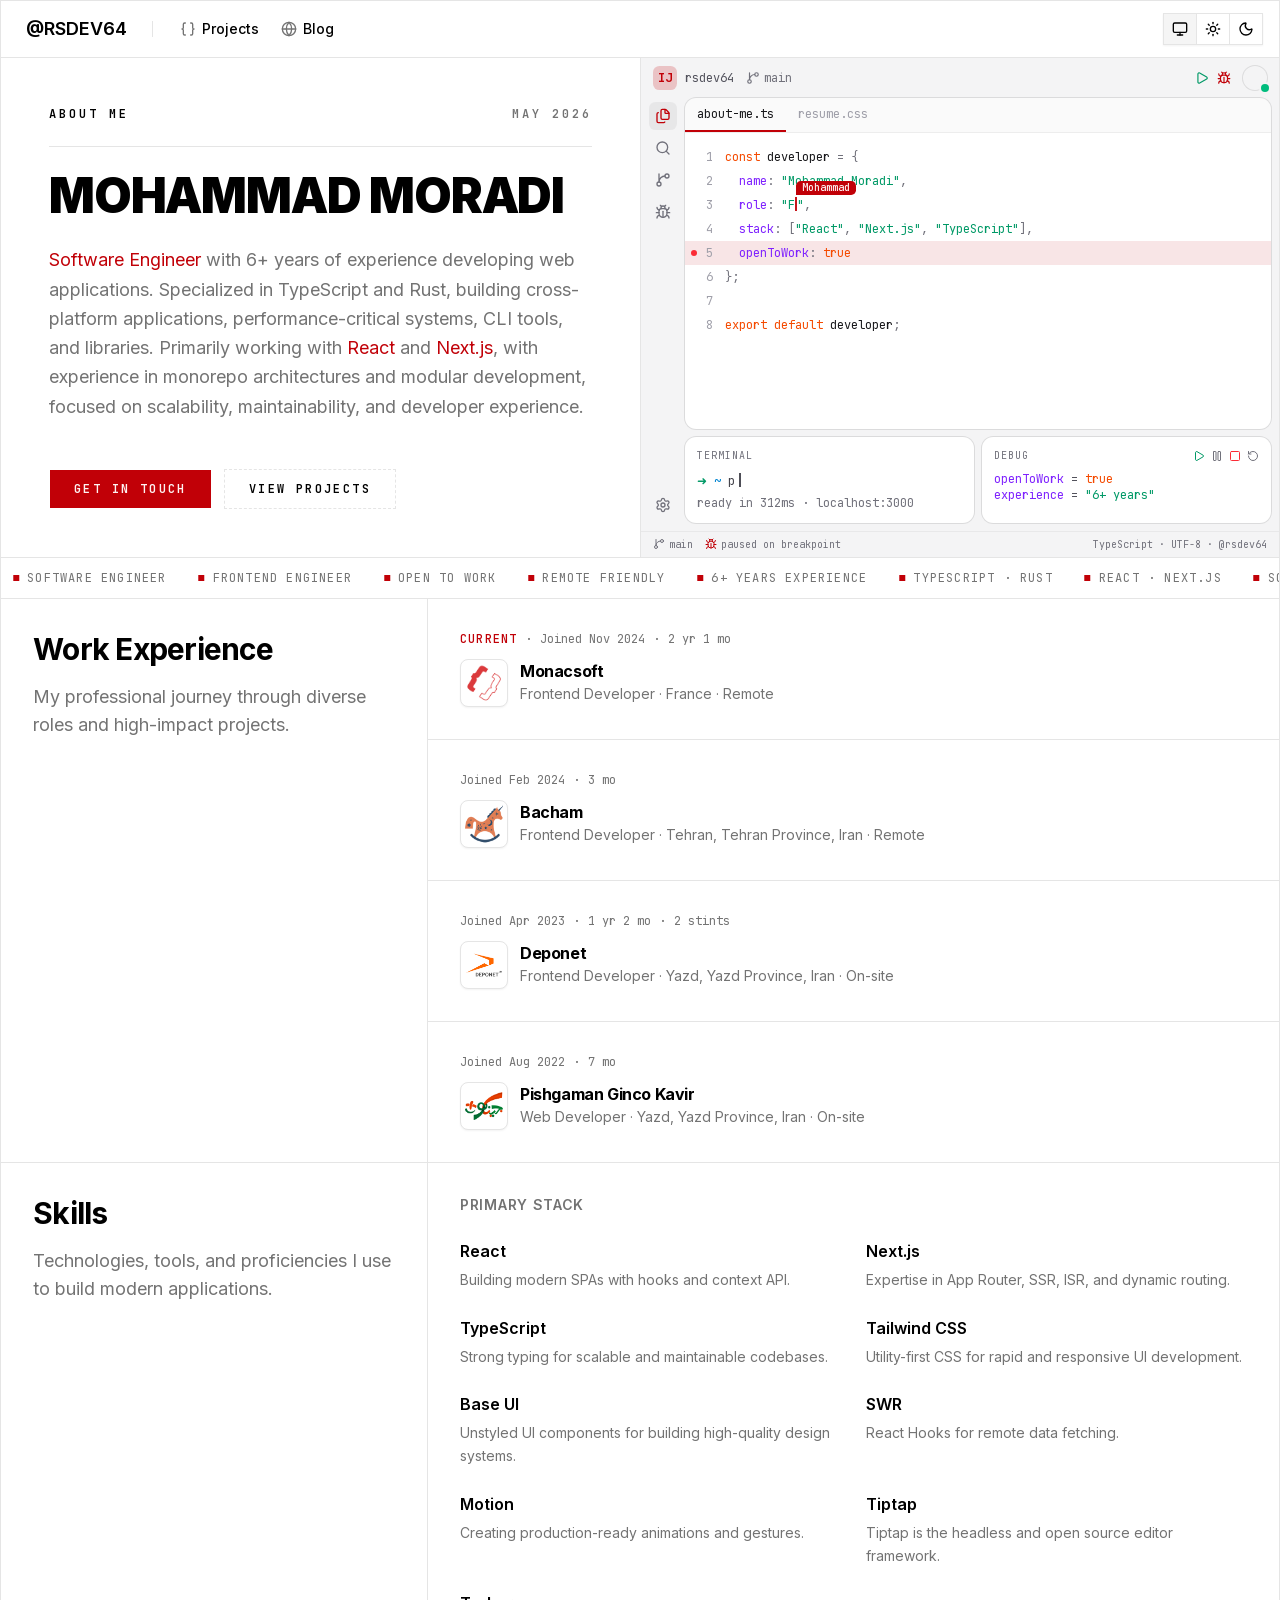
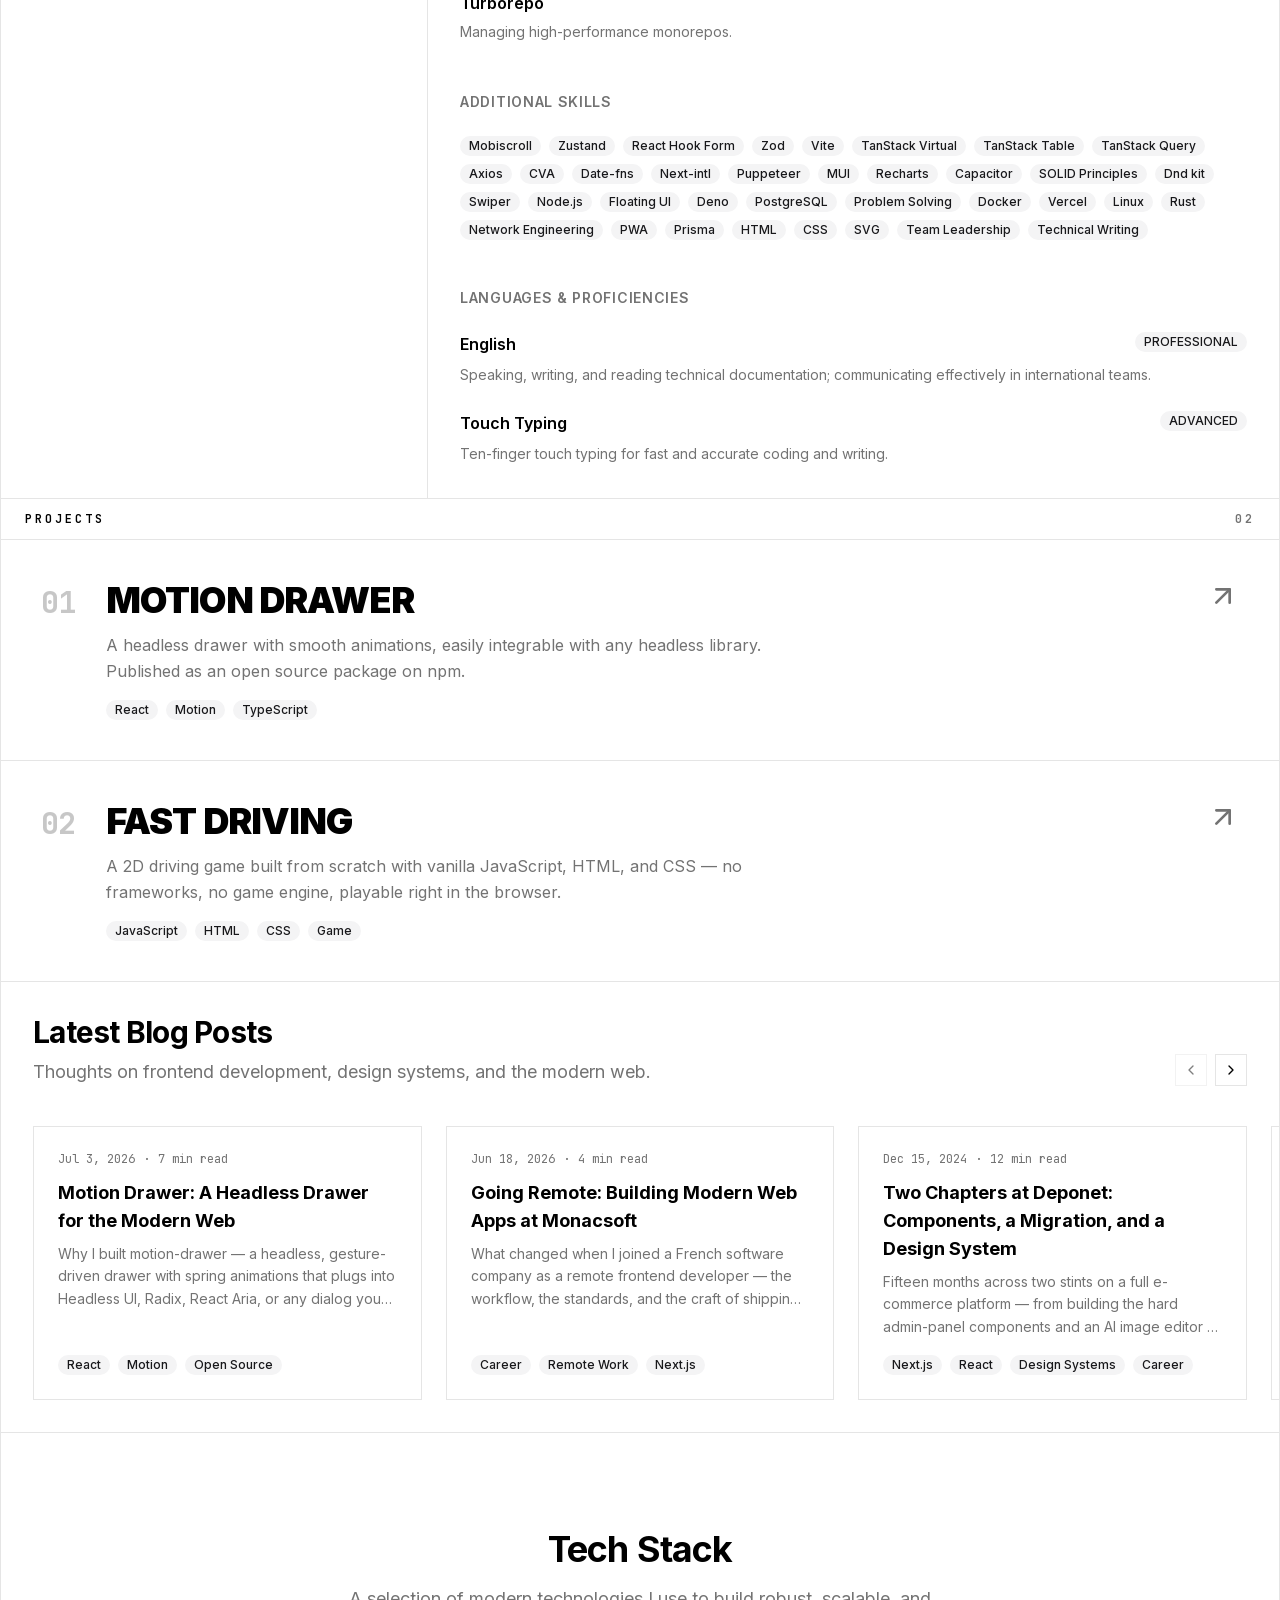
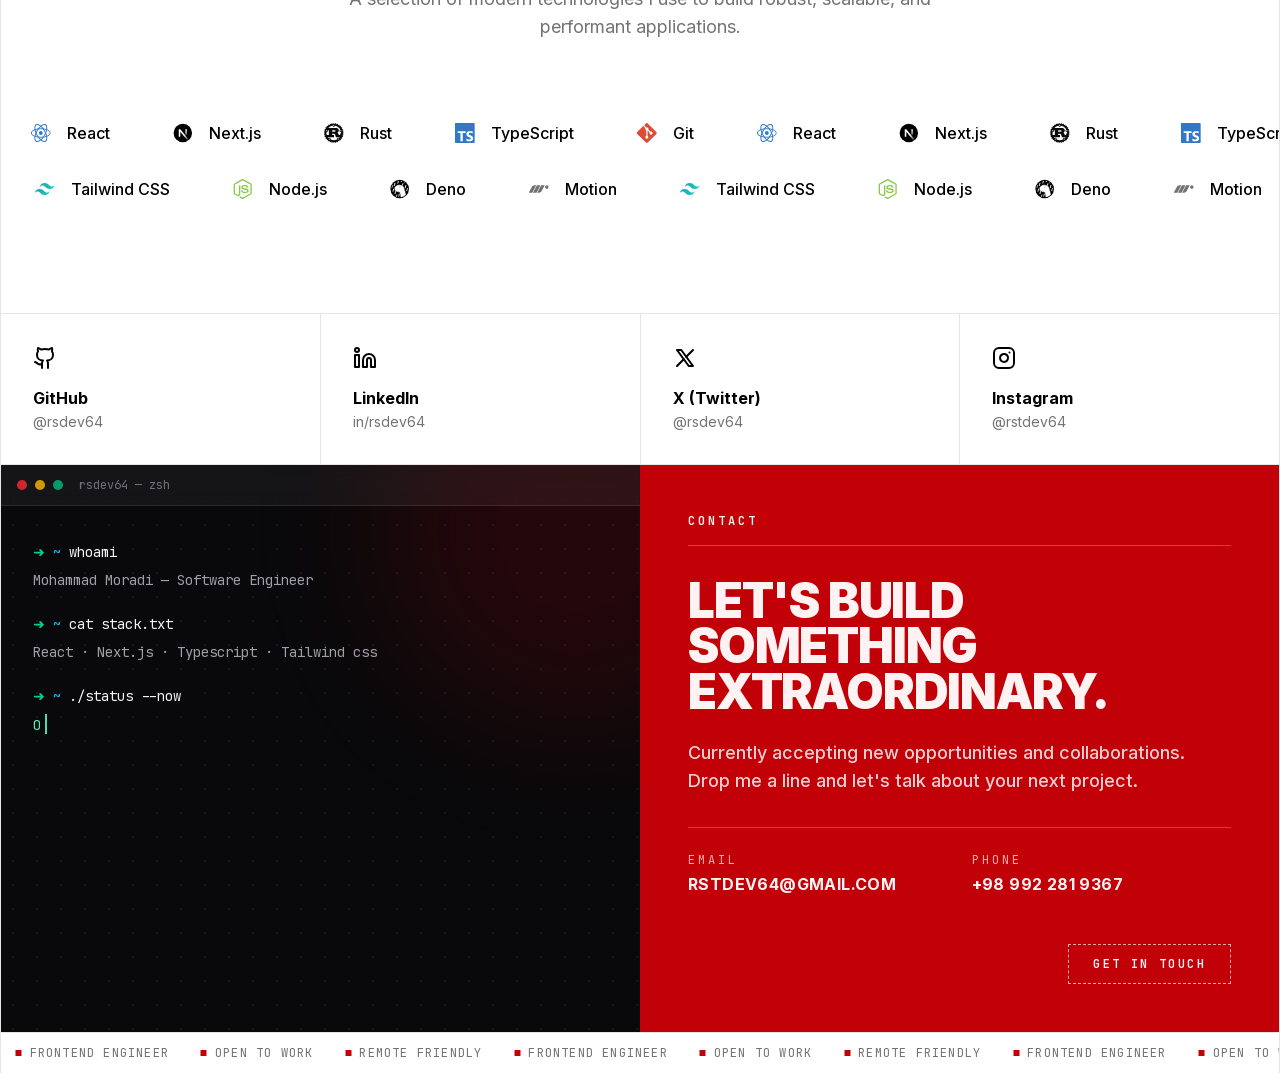
==== commit 4b1d6357: "Deploy bcac93c587b075405c8df0f9f80c2f9efacd5464 rsdev64/rsdev64@bcac93c587b075405c8df0f9f80c2f9efacd" ====
--- a/index.html
+++ b/index.html
@@ -1,4 +1,4 @@
-<!DOCTYPE html><html lang="en" dir="ltr" data-scroll-behavior="smooth"><head><meta charSet="utf-8"/><meta name="viewport" content="width=device-width, initial-scale=1, maximum-scale=1"/><link rel="preload" href="/_next/static/media/70bc3e132a0a741e-s.p.3t6q91iet4nsy.woff2" as="font" crossorigin="" type="font/woff2"/><link rel="preload" href="/_next/static/media/83afe278b6a6bb3c-s.p.2bn3s6zvc0dyp.woff2" as="font" crossorigin="" type="font/woff2"/><link rel="preload" href="/_next/static/media/iranyekanwebblackfanum-s.p.34efqxe65znro.woff" as="font" crossorigin="" type="font/woff"/><link rel="preload" href="/_next/static/media/iranyekanwebboldfanum-s.p.2jmz1aonr2gmy.woff" as="font" crossorigin="" type="font/woff"/><link rel="preload" href="/_next/static/media/iranyekanwebextrablackfanum-s.p.3snr5pbdcvkki.woff" as="font" crossorigin="" type="font/woff"/><link rel="preload" href="/_next/static/media/iranyekanwebextraboldfanum-s.p.2f82zl4um8l-7.woff" as="font" crossorigin="" type="font/woff"/><link rel="preload" href="/_next/static/media/iranyekanweblightfanum-s.p.2ef8rv5kcn76q.woff" as="font" crossorigin="" type="font/woff"/><link rel="preload" href="/_next/static/media/iranyekanwebmediumfanum-s.p.3w5ihjn_y988w.woff" as="font" crossorigin="" type="font/woff"/><link rel="preload" href="/_next/static/media/iranyekanwebregularfanum-s.p.0-u-96ql351qt.woff" as="font" crossorigin="" type="font/woff"/><link rel="preload" href="/_next/static/media/iranyekanwebthinfanum-s.p.1mruqm31rt6rv.woff" as="font" crossorigin="" type="font/woff"/><link rel="stylesheet" href="/_next/static/chunks/33yajgvoqvocm.css" data-precedence="next"/><link rel="stylesheet" href="/_next/static/chunks/365hfjgrm4gbx.css" data-precedence="next"/><link rel="preload" as="script" fetchPriority="low" href="/_next/static/chunks/2g49ir6_3u95x.js"/><script src="/_next/static/chunks/2-heb4zakw7ga.js" async=""></script><script src="/_next/static/chunks/18q_bidehvl9h.js" async=""></script><script src="/_next/static/chunks/112j4_ui7siok.js" async=""></script><script src="/_next/static/chunks/2brd7eyisotcl.js" async=""></script><script src="/_next/static/chunks/turbopack-3972i4ugce8jl.js" async=""></script><script src="/_next/static/chunks/24r34a-n32hqc.js" async=""></script><script src="/_next/static/chunks/43vlts6fa95uy.js" async=""></script><script src="/_next/static/chunks/3lsiycls8h2s7.js" async=""></script><script src="/_next/static/chunks/0njh_wy68exc9.js" async=""></script><script src="/_next/static/chunks/0dq4l9zjdopuz.js" async=""></script><script src="/_next/static/chunks/2k2rfcnlc3oj0.js" async=""></script><script src="/_next/static/chunks/12wa4cy99gwru.js" async=""></script><script src="/_next/static/chunks/420_7dtlf0mxm.js" async=""></script><script src="/_next/static/chunks/2rp--xd52hsc-.js" async=""></script><script src="/_next/static/chunks/1516zob-ner-4.js" async=""></script><script src="/_next/static/chunks/1-scfq85pf1b1.js" async=""></script><script src="/_next/static/chunks/43dgbwa8-2s0_.js" async=""></script><meta name="next-size-adjust" content=""/><meta name="theme-color" content="white"/><meta name="theme-color" content="hsl(0 0% 12%)"/><title>Mohammad Moradi | Software Engineer</title><meta name="description" content="Mohammad Moradi is a frontend engineer with over 6 years of experience specializing in TypeScript and Rust, building high-performance web applications."/><link rel="manifest" href="/manifest.webmanifest"/><meta name="robots" content="index, follow"/><meta name="googlebot" content="index, follow, max-video-preview:-1, max-image-preview:large, max-snippet:-1"/><link rel="canonical" href="https://rsdev64.github.io/"/><meta property="og:title" content="Mohammad Moradi | Software Engineer"/><meta property="og:description" content="Mohammad Moradi is a frontend engineer with over 6 years of experience specializing in TypeScript and Rust, building high-performance web applications."/><meta property="og:url" content="https://rsdev64.github.io/"/><meta property="og:site_name" content="Mohammad Moradi | Software Engineer"/><meta property="og:locale" content="en"/><meta property="og:image" content="https://rsdev64.github.io/images/me.jpg"/><meta property="og:image:width" content="1024"/><meta property="og:image:height" content="1024"/><meta property="og:image:alt" content="Mohammad Moradi | Software Engineer"/><meta property="og:type" content="website"/><meta name="twitter:card" content="summary_large_image"/><meta name="twitter:title" content="Mohammad Moradi | Software Engineer"/><meta name="twitter:description" content="Mohammad Moradi is a frontend engineer with over 6 years of experience specializing in TypeScript and Rust, building high-performance web applications."/><meta name="twitter:image" content="https://rsdev64.github.io/images/me.jpg"/><link rel="icon" href="/favicon.ico?favicon.2ojoghhsay4k0.ico" sizes="48x48" type="image/x-icon"/><link rel="icon" href="/icon1.png?icon1.2a_h8i9j4f7ds.png" sizes="16x16" type="image/png"/><link rel="icon" href="/icon2.png?icon2.124i15350n94v.png" sizes="32x32" type="image/png"/><link rel="apple-touch-icon" href="/apple-icon.png?apple-icon.33rp9ye8hk8vn.png" sizes="180x180" type="image/png"/><script src="/_next/static/chunks/0cz1d0mv5g_q7.js" noModule=""></script></head><body class="font-sans antialiased jetbrains_mono_6104e6b7-module__s6uLTa__variable inter_fd091ad6-module__giF-bG__variable"><div hidden=""><!--$--><!--/$--></div><script>((a,b,c,d,e,f,g,h)=>{let i=document.documentElement,j=["light","dark"];function k(b){var c;(Array.isArray(a)?a:[a]).forEach(a=>{let c="class"===a,d=c&&f?e.map(a=>f[a]||a):e;c?(i.classList.remove(...d),i.classList.add(f&&f[b]?f[b]:b)):i.setAttribute(a,b)}),c=b,h&&j.includes(c)&&(i.style.colorScheme=c)}if(d)k(d);else try{let a=localStorage.getItem(b)||c,d=g&&"system"===a?window.matchMedia("(prefers-color-scheme: dark)").matches?"dark":"light":a;k(d)}catch(a){}})("class","theme","system",null,["light","dark"],null,true,true)</script><style>
+<!DOCTYPE html><html lang="en" dir="ltr" data-scroll-behavior="smooth"><head><meta charSet="utf-8"/><meta name="viewport" content="width=device-width, initial-scale=1, maximum-scale=1"/><link rel="preload" href="/_next/static/media/70bc3e132a0a741e-s.p.3t6q91iet4nsy.woff2" as="font" crossorigin="" type="font/woff2"/><link rel="preload" href="/_next/static/media/83afe278b6a6bb3c-s.p.2bn3s6zvc0dyp.woff2" as="font" crossorigin="" type="font/woff2"/><link rel="preload" href="/_next/static/media/iranyekanwebblackfanum-s.p.34efqxe65znro.woff" as="font" crossorigin="" type="font/woff"/><link rel="preload" href="/_next/static/media/iranyekanwebboldfanum-s.p.2jmz1aonr2gmy.woff" as="font" crossorigin="" type="font/woff"/><link rel="preload" href="/_next/static/media/iranyekanwebextrablackfanum-s.p.3snr5pbdcvkki.woff" as="font" crossorigin="" type="font/woff"/><link rel="preload" href="/_next/static/media/iranyekanwebextraboldfanum-s.p.2f82zl4um8l-7.woff" as="font" crossorigin="" type="font/woff"/><link rel="preload" href="/_next/static/media/iranyekanweblightfanum-s.p.2ef8rv5kcn76q.woff" as="font" crossorigin="" type="font/woff"/><link rel="preload" href="/_next/static/media/iranyekanwebmediumfanum-s.p.3w5ihjn_y988w.woff" as="font" crossorigin="" type="font/woff"/><link rel="preload" href="/_next/static/media/iranyekanwebregularfanum-s.p.0-u-96ql351qt.woff" as="font" crossorigin="" type="font/woff"/><link rel="preload" href="/_next/static/media/iranyekanwebthinfanum-s.p.1mruqm31rt6rv.woff" as="font" crossorigin="" type="font/woff"/><link rel="stylesheet" href="/_next/static/chunks/33yajgvoqvocm.css" data-precedence="next"/><link rel="stylesheet" href="/_next/static/chunks/3k9k76fzto59q.css" data-precedence="next"/><link rel="preload" as="script" fetchPriority="low" href="/_next/static/chunks/2g49ir6_3u95x.js"/><script src="/_next/static/chunks/2-heb4zakw7ga.js" async=""></script><script src="/_next/static/chunks/18q_bidehvl9h.js" async=""></script><script src="/_next/static/chunks/112j4_ui7siok.js" async=""></script><script src="/_next/static/chunks/2brd7eyisotcl.js" async=""></script><script src="/_next/static/chunks/turbopack-3972i4ugce8jl.js" async=""></script><script src="/_next/static/chunks/24r34a-n32hqc.js" async=""></script><script src="/_next/static/chunks/43vlts6fa95uy.js" async=""></script><script src="/_next/static/chunks/3lsiycls8h2s7.js" async=""></script><script src="/_next/static/chunks/0njh_wy68exc9.js" async=""></script><script src="/_next/static/chunks/0dq4l9zjdopuz.js" async=""></script><script src="/_next/static/chunks/2k2rfcnlc3oj0.js" async=""></script><script src="/_next/static/chunks/12wa4cy99gwru.js" async=""></script><script src="/_next/static/chunks/420_7dtlf0mxm.js" async=""></script><script src="/_next/static/chunks/0f20kw_tsl8we.js" async=""></script><script src="/_next/static/chunks/1516zob-ner-4.js" async=""></script><script src="/_next/static/chunks/1-scfq85pf1b1.js" async=""></script><script src="/_next/static/chunks/2lh652yrzry_o.js" async=""></script><meta name="next-size-adjust" content=""/><meta name="theme-color" content="white"/><meta name="theme-color" content="hsl(0 0% 12%)"/><title>Mohammad Moradi | Software Engineer</title><meta name="description" content="Mohammad Moradi is a frontend engineer with over 6 years of experience specializing in TypeScript and Rust, building high-performance web applications."/><link rel="manifest" href="/manifest.webmanifest"/><meta name="robots" content="index, follow"/><meta name="googlebot" content="index, follow, max-video-preview:-1, max-image-preview:large, max-snippet:-1"/><link rel="canonical" href="https://rsdev64.github.io/"/><meta property="og:title" content="Mohammad Moradi | Software Engineer"/><meta property="og:description" content="Mohammad Moradi is a frontend engineer with over 6 years of experience specializing in TypeScript and Rust, building high-performance web applications."/><meta property="og:url" content="https://rsdev64.github.io/"/><meta property="og:site_name" content="Mohammad Moradi | Software Engineer"/><meta property="og:locale" content="en"/><meta property="og:image" content="https://rsdev64.github.io/images/me.jpg"/><meta property="og:image:width" content="1024"/><meta property="og:image:height" content="1024"/><meta property="og:image:alt" content="Mohammad Moradi | Software Engineer"/><meta property="og:type" content="website"/><meta name="twitter:card" content="summary_large_image"/><meta name="twitter:title" content="Mohammad Moradi | Software Engineer"/><meta name="twitter:description" content="Mohammad Moradi is a frontend engineer with over 6 years of experience specializing in TypeScript and Rust, building high-performance web applications."/><meta name="twitter:image" content="https://rsdev64.github.io/images/me.jpg"/><link rel="icon" href="/favicon.ico?favicon.2ojoghhsay4k0.ico" sizes="48x48" type="image/x-icon"/><link rel="icon" href="/icon1.png?icon1.2a_h8i9j4f7ds.png" sizes="16x16" type="image/png"/><link rel="icon" href="/icon2.png?icon2.124i15350n94v.png" sizes="32x32" type="image/png"/><link rel="apple-touch-icon" href="/apple-icon.png?apple-icon.33rp9ye8hk8vn.png" sizes="180x180" type="image/png"/><script src="/_next/static/chunks/0cz1d0mv5g_q7.js" noModule=""></script></head><body class="font-sans antialiased jetbrains_mono_6104e6b7-module__s6uLTa__variable inter_fd091ad6-module__giF-bG__variable"><div hidden=""><!--$--><!--/$--></div><script>((a,b,c,d,e,f,g,h)=>{let i=document.documentElement,j=["light","dark"];function k(b){var c;(Array.isArray(a)?a:[a]).forEach(a=>{let c="class"===a,d=c&&f?e.map(a=>f[a]||a):e;c?(i.classList.remove(...d),i.classList.add(f&&f[b]?f[b]:b)):i.setAttribute(a,b)}),c=b,h&&j.includes(c)&&(i.style.colorScheme=c)}if(d)k(d);else try{let a=localStorage.getItem(b)||c,d=g&&"system"===a?window.matchMedia("(prefers-color-scheme: dark)").matches?"dark":"light":a;k(d)}catch(a){}})("class","theme","system",null,["light","dark"],null,true,true)</script><style>
 :root {
   --bprogress-color: var(--color-primary);
   --bprogress-height: 3px;
@@ -119,4 +119,4 @@
   from { left: -80%; width: 80%; }
   to { left: 110%; width: 10%; }
 }
-</style><!--$!--><template data-dgst="BAILOUT_TO_CLIENT_SIDE_RENDERING"></template><!--/$--><div><header class="border-y bg-background sticky top-0 z-2"><div class="mx-auto flex h-14 w-full max-w-6xl items-center border-x px-2 xl:px-4"><a role="button" tabindex="0" data-slot="button" class="group/button inline-flex shrink-0 items-center justify-center border border-transparent bg-clip-padding whitespace-nowrap transition-all outline-none select-none focus-visible:border-ring focus-visible:ring-3 focus-visible:ring-ring/50 active:not-aria-[haspopup]:translate-y-px disabled:pointer-events-none disabled:opacity-50 aria-invalid:border-destructive aria-invalid:ring-3 aria-invalid:ring-destructive/20 dark:aria-invalid:border-destructive/50 dark:aria-invalid:ring-destructive/40 [&amp;_svg]:pointer-events-none [&amp;_svg]:shrink-0 [&amp;_svg:not([class*=&#x27;size-&#x27;])]:size-4 cursor-pointer hover:bg-muted hover:text-foreground aria-expanded:bg-muted aria-expanded:text-foreground dark:hover:bg-muted/50 h-10 gap-1.5 has-data-[icon=inline-end]:pr-2 has-data-[icon=inline-start]:pl-2 px-2 text-lg font-semibold uppercase" href="/">@RSDEV64</a><div data-orientation="vertical" role="separator" aria-orientation="vertical" data-slot="separator" class="bg-border shrink-0 data-horizontal:h-px data-horizontal:w-full data-vertical:w-px data-vertical:self-stretch mx-4 my-auto hidden h-4 md:block"></div><nav class="hidden md:block"><ol class="flex"><ol><a role="button" tabindex="0" data-slot="button" class="group/button inline-flex shrink-0 items-center justify-center border border-transparent bg-clip-padding text-sm font-medium whitespace-nowrap transition-all outline-none select-none focus-visible:border-ring focus-visible:ring-3 focus-visible:ring-ring/50 active:not-aria-[haspopup]:translate-y-px disabled:pointer-events-none disabled:opacity-50 aria-invalid:border-destructive aria-invalid:ring-3 aria-invalid:ring-destructive/20 dark:aria-invalid:border-destructive/50 dark:aria-invalid:ring-destructive/40 [&amp;_svg]:pointer-events-none [&amp;_svg]:shrink-0 [&amp;_svg:not([class*=&#x27;size-&#x27;])]:size-4 cursor-pointer hover:bg-muted hover:text-foreground aria-expanded:bg-muted aria-expanded:text-foreground dark:hover:bg-muted/50 h-10 gap-1.5 px-2.5 has-data-[icon=inline-end]:pr-2 has-data-[icon=inline-start]:pl-2" href="/#projects"><svg xmlns="http://www.w3.org/2000/svg" width="24" height="24" viewBox="0 0 24 24" fill="none" stroke="currentColor" stroke-width="2" stroke-linecap="round" stroke-linejoin="round" class="lucide lucide-braces text-muted-foreground size-4" aria-hidden="true"><path d="M8 3H7a2 2 0 0 0-2 2v5a2 2 0 0 1-2 2 2 2 0 0 1 2 2v5c0 1.1.9 2 2 2h1"></path><path d="M16 21h1a2 2 0 0 0 2-2v-5c0-1.1.9-2 2-2a2 2 0 0 1-2-2V5a2 2 0 0 0-2-2h-1"></path></svg>Projects</a></ol><ol><a role="button" tabindex="0" data-slot="button" class="group/button inline-flex shrink-0 items-center justify-center border border-transparent bg-clip-padding text-sm font-medium whitespace-nowrap transition-all outline-none select-none focus-visible:border-ring focus-visible:ring-3 focus-visible:ring-ring/50 active:not-aria-[haspopup]:translate-y-px disabled:pointer-events-none disabled:opacity-50 aria-invalid:border-destructive aria-invalid:ring-3 aria-invalid:ring-destructive/20 dark:aria-invalid:border-destructive/50 dark:aria-invalid:ring-destructive/40 [&amp;_svg]:pointer-events-none [&amp;_svg]:shrink-0 [&amp;_svg:not([class*=&#x27;size-&#x27;])]:size-4 cursor-pointer hover:bg-muted hover:text-foreground aria-expanded:bg-muted aria-expanded:text-foreground dark:hover:bg-muted/50 h-10 gap-1.5 px-2.5 has-data-[icon=inline-end]:pr-2 has-data-[icon=inline-start]:pl-2" href="/blog/"><svg xmlns="http://www.w3.org/2000/svg" width="24" height="24" viewBox="0 0 24 24" fill="none" stroke="currentColor" stroke-width="2" stroke-linecap="round" stroke-linejoin="round" class="lucide lucide-globe text-muted-foreground size-4" aria-hidden="true"><circle cx="12" cy="12" r="10"></circle><path d="M12 2a14.5 14.5 0 0 0 0 20 14.5 14.5 0 0 0 0-20"></path><path d="M2 12h20"></path></svg>Blog</a></ol></ol></nav><div class="ms-auto flex items-center md:gap-2"><div data-orientation="horizontal" role="group" data-slot="toggle-group" data-variant="outline" data-spacing="0" class="group/toggle-group w-fit flex-row items-center gap-[--spacing(var(--gap))] data-vertical:flex-col data-vertical:items-stretch data-[spacing=0]:data-[variant=outline]:shadow-xs hidden md:flex" style="--gap:0"><button type="button" aria-disabled="false" tabindex="-1" aria-pressed="false" data-slot="tooltip-trigger" data-variant="outline" data-size="sm" data-spacing="0" aria-label="System" id="base-ui-_R_6lhivalb_" data-base-ui-tooltip-trigger="" class="shrink-0 group-data-[spacing=0]/toggle-group:px-2 group-data-[spacing=0]/toggle-group:shadow-none focus:z-10 focus-visible:z-10 group-data-[spacing=0]/toggle-group:has-data-[icon=inline-end]:pe-1.5 group-data-[spacing=0]/toggle-group:has-data-[icon=inline-start]:ps-1.5 group-data-horizontal/toggle-group:data-[spacing=0]:data-[variant=outline]:border-s-0 group-data-vertical/toggle-group:data-[spacing=0]:data-[variant=outline]:border-t-0 group-data-horizontal/toggle-group:data-[spacing=0]:data-[variant=outline]:first:border-s group-data-vertical/toggle-group:data-[spacing=0]:data-[variant=outline]:first:border-t group/toggle active:not-aria-[haspopup]:translate-y-px inline-flex items-center justify-center gap-1 text-sm font-medium whitespace-nowrap transition-[color,box-shadow] outline-none hover:text-foreground focus-visible:border-ring focus-visible:ring-[3px] focus-visible:ring-ring/50 disabled:pointer-events-none disabled:opacity-50 aria-invalid:border-destructive aria-invalid:ring-destructive/20 dark:aria-invalid:ring-destructive/40 [&amp;_svg]:pointer-events-none [&amp;_svg]:shrink-0 [&amp;_svg:not([class*=&#x27;size-&#x27;])]:size-4 border border-input bg-transparent hover:bg-muted aria-pressed:bg-muted h-8 min-w-8 px-2.5 has-data-[icon=inline-end]:pe-1.5 has-data-[icon=inline-start]:ps-1.5"><svg xmlns="http://www.w3.org/2000/svg" width="24" height="24" viewBox="0 0 24 24" fill="none" stroke="currentColor" stroke-width="2" stroke-linecap="round" stroke-linejoin="round" class="lucide lucide-monitor" aria-hidden="true"><rect width="20" height="14" x="2" y="3" rx="2"></rect><line x1="8" x2="16" y1="21" y2="21"></line><line x1="12" x2="12" y1="17" y2="21"></line></svg><span class="sr-only">System</span></button><button type="button" aria-disabled="false" tabindex="-1" aria-pressed="false" data-slot="tooltip-trigger" data-variant="outline" data-size="sm" data-spacing="0" aria-label="Light" id="base-ui-_R_6phivalb_" data-base-ui-tooltip-trigger="" class="shrink-0 group-data-[spacing=0]/toggle-group:px-2 group-data-[spacing=0]/toggle-group:shadow-none focus:z-10 focus-visible:z-10 group-data-[spacing=0]/toggle-group:has-data-[icon=inline-end]:pe-1.5 group-data-[spacing=0]/toggle-group:has-data-[icon=inline-start]:ps-1.5 group-data-horizontal/toggle-group:data-[spacing=0]:data-[variant=outline]:border-s-0 group-data-vertical/toggle-group:data-[spacing=0]:data-[variant=outline]:border-t-0 group-data-horizontal/toggle-group:data-[spacing=0]:data-[variant=outline]:first:border-s group-data-vertical/toggle-group:data-[spacing=0]:data-[variant=outline]:first:border-t group/toggle active:not-aria-[haspopup]:translate-y-px inline-flex items-center justify-center gap-1 text-sm font-medium whitespace-nowrap transition-[color,box-shadow] outline-none hover:text-foreground focus-visible:border-ring focus-visible:ring-[3px] focus-visible:ring-ring/50 disabled:pointer-events-none disabled:opacity-50 aria-invalid:border-destructive aria-invalid:ring-destructive/20 dark:aria-invalid:ring-destructive/40 [&amp;_svg]:pointer-events-none [&amp;_svg]:shrink-0 [&amp;_svg:not([class*=&#x27;size-&#x27;])]:size-4 border border-input bg-transparent hover:bg-muted aria-pressed:bg-muted h-8 min-w-8 px-2.5 has-data-[icon=inline-end]:pe-1.5 has-data-[icon=inline-start]:ps-1.5"><svg xmlns="http://www.w3.org/2000/svg" width="24" height="24" viewBox="0 0 24 24" fill="none" stroke="currentColor" stroke-width="2" stroke-linecap="round" stroke-linejoin="round" class="lucide lucide-sun" aria-hidden="true"><circle cx="12" cy="12" r="4"></circle><path d="M12 2v2"></path><path d="M12 20v2"></path><path d="m4.93 4.93 1.41 1.41"></path><path d="m17.66 17.66 1.41 1.41"></path><path d="M2 12h2"></path><path d="M20 12h2"></path><path d="m6.34 17.66-1.41 1.41"></path><path d="m19.07 4.93-1.41 1.41"></path></svg><span class="sr-only">Light</span></button><button type="button" aria-disabled="false" tabindex="-1" aria-pressed="false" data-slot="tooltip-trigger" data-variant="outline" data-size="sm" data-spacing="0" aria-label="Dark" id="base-ui-_R_6thivalb_" data-base-ui-tooltip-trigger="" class="shrink-0 group-data-[spacing=0]/toggle-group:px-2 group-data-[spacing=0]/toggle-group:shadow-none focus:z-10 focus-visible:z-10 group-data-[spacing=0]/toggle-group:has-data-[icon=inline-end]:pe-1.5 group-data-[spacing=0]/toggle-group:has-data-[icon=inline-start]:ps-1.5 group-data-horizontal/toggle-group:data-[spacing=0]:data-[variant=outline]:border-s-0 group-data-vertical/toggle-group:data-[spacing=0]:data-[variant=outline]:border-t-0 group-data-horizontal/toggle-group:data-[spacing=0]:data-[variant=outline]:first:border-s group-data-vertical/toggle-group:data-[spacing=0]:data-[variant=outline]:first:border-t group/toggle active:not-aria-[haspopup]:translate-y-px inline-flex items-center justify-center gap-1 text-sm font-medium whitespace-nowrap transition-[color,box-shadow] outline-none hover:text-foreground focus-visible:border-ring focus-visible:ring-[3px] focus-visible:ring-ring/50 disabled:pointer-events-none disabled:opacity-50 aria-invalid:border-destructive aria-invalid:ring-destructive/20 dark:aria-invalid:ring-destructive/40 [&amp;_svg]:pointer-events-none [&amp;_svg]:shrink-0 [&amp;_svg:not([class*=&#x27;size-&#x27;])]:size-4 border border-input bg-transparent hover:bg-muted aria-pressed:bg-muted h-8 min-w-8 px-2.5 has-data-[icon=inline-end]:pe-1.5 has-data-[icon=inline-start]:ps-1.5"><svg xmlns="http://www.w3.org/2000/svg" width="24" height="24" viewBox="0 0 24 24" fill="none" stroke="currentColor" stroke-width="2" stroke-linecap="round" stroke-linejoin="round" class="lucide lucide-moon" aria-hidden="true"><path d="M20.985 12.486a9 9 0 1 1-9.473-9.472c.405-.022.617.46.402.803a6 6 0 0 0 8.268 8.268c.344-.215.825-.004.803.401"></path></svg><span class="sr-only">Dark</span></button></div><button class="hover:bg-muted flex h-10 w-10 items-center justify-center rounded-md focus-visible:outline-none md:hidden" aria-label="Toggle Menu"><svg viewBox="0 0 24 24" width="24" height="24" fill="none" preserveAspectRatio="none"><line x1="4" y1="6" x2="20" y2="6" stroke="currentColor" stroke-width="2" vector-effect="non-scaling-stroke" style="transform:none;transform-origin:50% 50%;transform-box:fill-box"></line><line x1="4" y1="12" x2="20" y2="12" stroke="currentColor" stroke-width="2" vector-effect="non-scaling-stroke" opacity="1"></line><line x1="4" y1="18" x2="20" y2="18" stroke="currentColor" stroke-width="2" vector-effect="non-scaling-stroke" style="transform:none;transform-origin:50% 50%;transform-box:fill-box"></line></svg></button></div></div></header><div class="relative z-1 mx-auto min-h-svh w-full max-w-6xl border-x"><div class="bg-background min-h-screen"><section class="grid grid-cols-1 lg:grid-cols-2 border-b"><div class="flex flex-col p-6 md:p-10 lg:p-12"><div class="flex items-center justify-between gap-4 font-mono text-xs font-semibold tracking-[0.25em] uppercase"><span>About me</span><span class="text-muted-foreground">May 2026</span></div><hr class="my-6"/><h1 class="text-4xl leading-[1.05] font-black tracking-tight uppercase md:text-5xl">Mohammad Moradi</h1><p class="text-muted-foreground mt-6 max-w-xl text-lg leading-relaxed"><span class="text-primary">Software Engineer</span> with 6+ years of experience developing web applications. Specialized in TypeScript and Rust, building cross-platform applications, performance-critical systems, CLI tools, and libraries. Primarily working with <span class="text-primary">React</span> and <span class="text-primary">Next.js</span>, with experience in monorepo architectures and modular development, focused on scalability, maintainability, and developer experience.</p><div class="mt-10 grid grid-cols-1 gap-3 sm:grid-cols-2 lg:mt-12"><a role="button" tabindex="0" data-slot="button" class="group/button inline-flex shrink-0 items-center justify-center border border-transparent bg-clip-padding whitespace-nowrap transition-all outline-none select-none focus-visible:border-ring focus-visible:ring-3 focus-visible:ring-ring/50 active:not-aria-[haspopup]:translate-y-px disabled:pointer-events-none disabled:opacity-50 aria-invalid:border-destructive aria-invalid:ring-3 aria-invalid:ring-destructive/20 dark:aria-invalid:border-destructive/50 dark:aria-invalid:ring-destructive/40 [&amp;_svg]:pointer-events-none [&amp;_svg]:shrink-0 [&amp;_svg:not([class*=&#x27;size-&#x27;])]:size-4 cursor-pointer bg-primary text-primary-foreground hover:bg-primary/80 h-10 gap-1.5 has-data-[icon=inline-end]:pr-2 has-data-[icon=inline-start]:pl-2 px-6 font-mono text-xs font-semibold tracking-[0.2em] uppercase" href="/#contact">Get in Touch</a><a role="button" tabindex="0" data-slot="button" class="group/button inline-flex shrink-0 items-center justify-center border bg-clip-padding whitespace-nowrap transition-all outline-none select-none focus-visible:border-ring focus-visible:ring-3 focus-visible:ring-ring/50 active:not-aria-[haspopup]:translate-y-px disabled:pointer-events-none disabled:opacity-50 aria-invalid:border-destructive aria-invalid:ring-3 aria-invalid:ring-destructive/20 dark:aria-invalid:border-destructive/50 dark:aria-invalid:ring-destructive/40 [&amp;_svg]:pointer-events-none [&amp;_svg]:shrink-0 [&amp;_svg:not([class*=&#x27;size-&#x27;])]:size-4 cursor-pointer border-border bg-background hover:bg-muted hover:text-foreground aria-expanded:bg-muted aria-expanded:text-foreground dark:border-input dark:bg-input/30 dark:hover:bg-input/50 h-10 gap-1.5 has-data-[icon=inline-end]:pr-2 has-data-[icon=inline-start]:pl-2 border-dashed px-6 font-mono text-xs font-semibold tracking-[0.2em] uppercase" href="/#projects">View Projects</a></div></div><div dir="ltr" class="relative flex min-h-96 flex-col overflow-hidden border-t bg-zinc-100 font-mono text-xs text-zinc-700 lg:min-h-120 lg:border-s lg:border-t-0 dark:bg-zinc-950 dark:text-zinc-300"><div class="flex items-center gap-3 px-3 py-2"><span class="flex items-center gap-2 text-zinc-600 dark:text-zinc-400"><span class="bg-primary/20 text-primary flex size-5 items-center justify-center rounded-md font-bold">r</span>rsdev64</span><span class="flex items-center gap-1 text-zinc-500"><svg xmlns="http://www.w3.org/2000/svg" width="24" height="24" viewBox="0 0 24 24" fill="none" stroke="currentColor" stroke-width="2" stroke-linecap="round" stroke-linejoin="round" class="lucide lucide-git-branch size-3.5" aria-hidden="true"><path d="M15 6a9 9 0 0 0-9 9V3"></path><circle cx="18" cy="6" r="3"></circle><circle cx="6" cy="18" r="3"></circle></svg>main</span><div class="ms-auto flex items-center gap-2"><svg xmlns="http://www.w3.org/2000/svg" width="24" height="24" viewBox="0 0 24 24" fill="none" stroke="currentColor" stroke-width="2" stroke-linecap="round" stroke-linejoin="round" class="lucide lucide-play size-3.5 text-emerald-600 dark:text-emerald-400" aria-hidden="true"><path d="M5 5a2 2 0 0 1 3.008-1.728l11.997 6.998a2 2 0 0 1 .003 3.458l-12 7A2 2 0 0 1 5 19z"></path></svg><svg xmlns="http://www.w3.org/2000/svg" width="24" height="24" viewBox="0 0 24 24" fill="none" stroke="currentColor" stroke-width="2" stroke-linecap="round" stroke-linejoin="round" class="lucide lucide-bug text-primary size-3.5" aria-hidden="true"><path d="M12 20v-9"></path><path d="M14 7a4 4 0 0 1 4 4v3a6 6 0 0 1-12 0v-3a4 4 0 0 1 4-4z"></path><path d="M14.12 3.88 16 2"></path><path d="M21 21a4 4 0 0 0-3.81-4"></path><path d="M21 5a4 4 0 0 1-3.55 3.97"></path><path d="M22 13h-4"></path><path d="M3 21a4 4 0 0 1 3.81-4"></path><path d="M3 5a4 4 0 0 0 3.55 3.97"></path><path d="M6 13H2"></path><path d="m8 2 1.88 1.88"></path><path d="M9 7.13V6a3 3 0 1 1 6 0v1.13"></path></svg><div class="relative ms-1"><img alt="Mohammad Moradi" loading="lazy" width="24" height="24" decoding="async" data-nimg="1" class="size-6 rounded-full object-cover ring-1 ring-black/10 dark:ring-white/20" style="color:transparent" src="/_next/static/media/me.1fey25ulodddv.jpg"/><span class="absolute -right-0.5 -bottom-0.5 size-2 rounded-full bg-emerald-500 ring-2 ring-zinc-100 dark:ring-zinc-950"></span></div></div></div><div class="flex min-h-0 flex-1 gap-2 px-2 pb-2"><div class="flex flex-col items-center gap-1 py-1 text-zinc-500"><span class="rounded-md p-1.5"><svg xmlns="http://www.w3.org/2000/svg" width="24" height="24" viewBox="0 0 24 24" fill="none" stroke="currentColor" stroke-width="2" stroke-linecap="round" stroke-linejoin="round" class="lucide lucide-files size-4" aria-hidden="true"><path d="M15 2h-4a2 2 0 0 0-2 2v11a2 2 0 0 0 2 2h8a2 2 0 0 0 2-2V8"></path><path d="M16.706 2.706A2.4 2.4 0 0 0 15 2v5a1 1 0 0 0 1 1h5a2.4 2.4 0 0 0-.706-1.706z"></path><path d="M5 7a2 2 0 0 0-2 2v11a2 2 0 0 0 2 2h8a2 2 0 0 0 1.732-1"></path></svg></span><span class="rounded-md p-1.5"><svg xmlns="http://www.w3.org/2000/svg" width="24" height="24" viewBox="0 0 24 24" fill="none" stroke="currentColor" stroke-width="2" stroke-linecap="round" stroke-linejoin="round" class="lucide lucide-search size-4" aria-hidden="true"><path d="m21 21-4.34-4.34"></path><circle cx="11" cy="11" r="8"></circle></svg></span><span class="rounded-md p-1.5"><svg xmlns="http://www.w3.org/2000/svg" width="24" height="24" viewBox="0 0 24 24" fill="none" stroke="currentColor" stroke-width="2" stroke-linecap="round" stroke-linejoin="round" class="lucide lucide-git-branch size-4" aria-hidden="true"><path d="M15 6a9 9 0 0 0-9 9V3"></path><circle cx="18" cy="6" r="3"></circle><circle cx="6" cy="18" r="3"></circle></svg></span><span class="text-primary rounded-md bg-black/5 p-1.5 dark:bg-white/10"><svg xmlns="http://www.w3.org/2000/svg" width="24" height="24" viewBox="0 0 24 24" fill="none" stroke="currentColor" stroke-width="2" stroke-linecap="round" stroke-linejoin="round" class="lucide lucide-bug size-4" aria-hidden="true"><path d="M12 20v-9"></path><path d="M14 7a4 4 0 0 1 4 4v3a6 6 0 0 1-12 0v-3a4 4 0 0 1 4-4z"></path><path d="M14.12 3.88 16 2"></path><path d="M21 21a4 4 0 0 0-3.81-4"></path><path d="M21 5a4 4 0 0 1-3.55 3.97"></path><path d="M22 13h-4"></path><path d="M3 21a4 4 0 0 1 3.81-4"></path><path d="M3 5a4 4 0 0 0 3.55 3.97"></path><path d="M6 13H2"></path><path d="m8 2 1.88 1.88"></path><path d="M9 7.13V6a3 3 0 1 1 6 0v1.13"></path></svg></span><span class="mt-auto rounded-md p-1.5"><svg xmlns="http://www.w3.org/2000/svg" width="24" height="24" viewBox="0 0 24 24" fill="none" stroke="currentColor" stroke-width="2" stroke-linecap="round" stroke-linejoin="round" class="lucide lucide-settings size-4" aria-hidden="true"><path d="M9.671 4.136a2.34 2.34 0 0 1 4.659 0 2.34 2.34 0 0 0 3.319 1.915 2.34 2.34 0 0 1 2.33 4.033 2.34 2.34 0 0 0 0 3.831 2.34 2.34 0 0 1-2.33 4.033 2.34 2.34 0 0 0-3.319 1.915 2.34 2.34 0 0 1-4.659 0 2.34 2.34 0 0 0-3.32-1.915 2.34 2.34 0 0 1-2.33-4.033 2.34 2.34 0 0 0 0-3.831A2.34 2.34 0 0 1 6.35 6.051a2.34 2.34 0 0 0 3.319-1.915"></path><circle cx="12" cy="12" r="3"></circle></svg></span></div><div class="flex min-w-0 flex-1 flex-col gap-2"><div class="flex-1 overflow-hidden rounded-xl bg-white ring-1 ring-black/10 dark:bg-zinc-900 dark:ring-white/10"><div class="flex border-b border-black/5 bg-black/2 dark:border-white/5 dark:bg-white/2"><span class="border-primary flex items-center gap-2 border-b-2 px-3 py-2 text-zinc-900 dark:text-zinc-100">about-me.ts</span><span class="px-3 py-2 text-zinc-400 dark:text-zinc-600">resume.css</span></div><div class="overflow-x-auto py-3 leading-6"><div class="flex"><span class="relative w-10 shrink-0 pr-3 text-right text-zinc-400 select-none dark:text-zinc-600">1</span><span class="whitespace-pre"><span class="text-orange-600 dark:text-orange-300">const</span> <span class="text-zinc-900 dark:text-zinc-100">developer</span> <span class="text-zinc-500">= <!-- -->{</span></span></div><div class="flex"><span class="relative w-10 shrink-0 pr-3 text-right text-zinc-400 select-none dark:text-zinc-600">2</span><span class="whitespace-pre">  <span class="text-violet-600 dark:text-violet-300">name</span><span class="text-zinc-500">:</span> <span class="text-emerald-600 dark:text-emerald-300">&quot;Mohammad Moradi&quot;</span><span class="text-zinc-500">,</span></span></div><div class="flex"><span class="relative w-10 shrink-0 pr-3 text-right text-zinc-400 select-none dark:text-zinc-600">3</span><span class="whitespace-pre">  <span class="text-violet-600 dark:text-violet-300">role</span><span class="text-zinc-500">:</span> <span class="text-emerald-600 dark:text-emerald-300">&quot;<span class="relative"><span class="bg-primary text-primary-foreground text-2xs absolute -top-4 left-full -ms-px rounded-sm rounded-bl-none px-1.5 py-0.5 leading-none font-medium whitespace-nowrap">Mohammad</span><span><span class="inline-block bg-primary ms-0 h-3.5 w-[1.5px] translate-y-0.5"></span></span></span>&quot;</span><span class="text-zinc-500">,</span></span></div><div class="flex"><span class="relative w-10 shrink-0 pr-3 text-right text-zinc-400 select-none dark:text-zinc-600">4</span><span class="whitespace-pre">  <span class="text-violet-600 dark:text-violet-300">stack</span><span class="text-zinc-500">: [</span><span class="text-emerald-600 dark:text-emerald-300">&quot;React&quot;</span><span class="text-zinc-500">, </span><span class="text-emerald-600 dark:text-emerald-300">&quot;Next.js&quot;</span><span class="text-zinc-500">, </span><span class="text-emerald-600 dark:text-emerald-300">&quot;TypeScript&quot;</span><span class="text-zinc-500">],</span></span></div><div class="flex bg-primary/10"><span class="relative w-10 shrink-0 pr-3 text-right text-zinc-400 select-none dark:text-zinc-600"><span class="absolute top-1/2 left-1.5 size-1.5 -translate-y-1/2 rounded-full bg-red-500"></span>5</span><span class="whitespace-pre">  <span class="text-violet-600 dark:text-violet-300">openToWork</span><span class="text-zinc-500">:</span> <span class="text-orange-600 dark:text-orange-300">true</span></span></div><div class="flex"><span class="relative w-10 shrink-0 pr-3 text-right text-zinc-400 select-none dark:text-zinc-600">6</span><span class="whitespace-pre"><span class="text-zinc-500">};</span></span></div><div class="flex"><span class="relative w-10 shrink-0 pr-3 text-right text-zinc-400 select-none dark:text-zinc-600">7</span><span class="whitespace-pre"> </span></div><div class="flex"><span class="relative w-10 shrink-0 pr-3 text-right text-zinc-400 select-none dark:text-zinc-600">8</span><span class="whitespace-pre"><span class="text-orange-600 dark:text-orange-300">export default</span> <span class="text-zinc-900 dark:text-zinc-100">developer</span><span class="text-zinc-500">;</span></span></div></div></div><div class="grid grid-cols-1 gap-2 sm:grid-cols-2"><div class="rounded-xl bg-white p-3 ring-1 ring-black/10 dark:bg-zinc-900 dark:ring-white/10"><div class="mb-2 text-[10px] tracking-widest text-zinc-500 uppercase">Terminal</div><div class="min-h-6"><span class="text-emerald-600 dark:text-emerald-400">➜</span> <span class="text-sky-600 dark:text-sky-400">~</span> <span><span class="ms-1 inline-block w-0.5 bg-current h-3.5 translate-y-0.5"></span></span></div><div class="text-zinc-500">ready in 312ms · localhost:3000</div></div><div class="rounded-xl bg-white p-3 ring-1 ring-black/10 dark:bg-zinc-900 dark:ring-white/10"><div class="mb-2 flex items-center justify-between gap-2"><span class="text-[10px] tracking-widest text-zinc-500 uppercase">Debug</span><span class="flex items-center gap-1.5 text-zinc-500"><svg xmlns="http://www.w3.org/2000/svg" width="24" height="24" viewBox="0 0 24 24" fill="none" stroke="currentColor" stroke-width="2" stroke-linecap="round" stroke-linejoin="round" class="lucide lucide-play size-3 text-emerald-600 dark:text-emerald-400" aria-hidden="true"><path d="M5 5a2 2 0 0 1 3.008-1.728l11.997 6.998a2 2 0 0 1 .003 3.458l-12 7A2 2 0 0 1 5 19z"></path></svg><svg xmlns="http://www.w3.org/2000/svg" width="24" height="24" viewBox="0 0 24 24" fill="none" stroke="currentColor" stroke-width="2" stroke-linecap="round" stroke-linejoin="round" class="lucide lucide-pause size-3" aria-hidden="true"><rect x="14" y="3" width="5" height="18" rx="1"></rect><rect x="5" y="3" width="5" height="18" rx="1"></rect></svg><svg xmlns="http://www.w3.org/2000/svg" width="24" height="24" viewBox="0 0 24 24" fill="none" stroke="currentColor" stroke-width="2" stroke-linecap="round" stroke-linejoin="round" class="lucide lucide-square size-3 text-red-500 dark:text-red-400" aria-hidden="true"><rect width="18" height="18" x="3" y="3" rx="2"></rect></svg><svg xmlns="http://www.w3.org/2000/svg" width="24" height="24" viewBox="0 0 24 24" fill="none" stroke="currentColor" stroke-width="2" stroke-linecap="round" stroke-linejoin="round" class="lucide lucide-rotate-ccw size-3" aria-hidden="true"><path d="M3 12a9 9 0 1 0 9-9 9.75 9.75 0 0 0-6.74 2.74L3 8"></path><path d="M3 3v5h5"></path></svg></span></div><div class="text-zinc-600 dark:text-zinc-400"><span class="text-violet-600 dark:text-violet-300">openToWork</span> <!-- -->=<!-- --> <span class="text-orange-600 dark:text-orange-300">true</span></div><div class="text-zinc-600 dark:text-zinc-400"><span class="text-violet-600 dark:text-violet-300">experience</span> <!-- -->=<!-- --> <span class="text-emerald-600 dark:text-emerald-300">&quot;6+ years&quot;</span></div></div></div></div></div><div class="flex items-center gap-3 border-t border-black/5 px-3 py-1.5 text-[10px] text-zinc-500 dark:border-white/5"><span class="flex items-center gap-1"><svg xmlns="http://www.w3.org/2000/svg" width="24" height="24" viewBox="0 0 24 24" fill="none" stroke="currentColor" stroke-width="2" stroke-linecap="round" stroke-linejoin="round" class="lucide lucide-git-branch size-3" aria-hidden="true"><path d="M15 6a9 9 0 0 0-9 9V3"></path><circle cx="18" cy="6" r="3"></circle><circle cx="6" cy="18" r="3"></circle></svg>main</span><span class="flex items-center gap-1"><svg xmlns="http://www.w3.org/2000/svg" width="24" height="24" viewBox="0 0 24 24" fill="none" stroke="currentColor" stroke-width="2" stroke-linecap="round" stroke-linejoin="round" class="lucide lucide-bug text-primary size-3" aria-hidden="true"><path d="M12 20v-9"></path><path d="M14 7a4 4 0 0 1 4 4v3a6 6 0 0 1-12 0v-3a4 4 0 0 1 4-4z"></path><path d="M14.12 3.88 16 2"></path><path d="M21 21a4 4 0 0 0-3.81-4"></path><path d="M21 5a4 4 0 0 1-3.55 3.97"></path><path d="M22 13h-4"></path><path d="M3 21a4 4 0 0 1 3.81-4"></path><path d="M3 5a4 4 0 0 0 3.55 3.97"></path><path d="M6 13H2"></path><path d="m8 2 1.88 1.88"></path><path d="M9 7.13V6a3 3 0 1 1 6 0v1.13"></path></svg>paused on breakpoint</span><span class="ms-auto">TypeScript · UTF-8 <span class="max-sm:hidden">· @rsdev64</span></span></div></div><div class="text-muted-foreground border-t py-3 font-mono text-xs tracking-widest whitespace-nowrap uppercase lg:col-span-2"><ul class="sr-only"><li>Frontend Engineer</li><li>Open to Work</li><li>Remote Friendly</li><li>6+ Years Experience</li><li>TypeScript · Rust</li><li>React · Next.js</li></ul><div class="flex overflow-hidden" aria-hidden="true"><ul class="flex whitespace-nowrap" style="transform:none"><li class="flex items-center gap-2 px-4"><span class="bg-primary size-1.5 shrink-0"></span>Frontend Engineer</li><li class="flex items-center gap-2 px-4"><span class="bg-primary size-1.5 shrink-0"></span>Open to Work</li><li class="flex items-center gap-2 px-4"><span class="bg-primary size-1.5 shrink-0"></span>Remote Friendly</li><li class="flex items-center gap-2 px-4"><span class="bg-primary size-1.5 shrink-0"></span>6+ Years Experience</li><li class="flex items-center gap-2 px-4"><span class="bg-primary size-1.5 shrink-0"></span>TypeScript · Rust</li><li class="flex items-center gap-2 px-4"><span class="bg-primary size-1.5 shrink-0"></span>React · Next.js</li><li class="flex items-center gap-2 px-4"><span class="bg-primary size-1.5 shrink-0"></span>Frontend Engineer</li><li class="flex items-center gap-2 px-4"><span class="bg-primary size-1.5 shrink-0"></span>Open to Work</li><li class="flex items-center gap-2 px-4"><span class="bg-primary size-1.5 shrink-0"></span>Remote Friendly</li><li class="flex items-center gap-2 px-4"><span class="bg-primary size-1.5 shrink-0"></span>6+ Years Experience</li><li class="flex items-center gap-2 px-4"><span class="bg-primary size-1.5 shrink-0"></span>TypeScript · Rust</li><li class="flex items-center gap-2 px-4"><span class="bg-primary size-1.5 shrink-0"></span>React · Next.js</li><li class="flex items-center gap-2 px-4"><span class="bg-primary size-1.5 shrink-0"></span>Frontend Engineer</li><li class="flex items-center gap-2 px-4"><span class="bg-primary size-1.5 shrink-0"></span>Open to Work</li><li class="flex items-center gap-2 px-4"><span class="bg-primary size-1.5 shrink-0"></span>Remote Friendly</li><li class="flex items-center gap-2 px-4"><span class="bg-primary size-1.5 shrink-0"></span>6+ Years Experience</li><li class="flex items-center gap-2 px-4"><span class="bg-primary size-1.5 shrink-0"></span>TypeScript · Rust</li><li class="flex items-center gap-2 px-4"><span class="bg-primary size-1.5 shrink-0"></span>React · Next.js</li><li class="flex items-center gap-2 px-4"><span class="bg-primary size-1.5 shrink-0"></span>Frontend Engineer</li><li class="flex items-center gap-2 px-4"><span class="bg-primary size-1.5 shrink-0"></span>Open to Work</li><li class="flex items-center gap-2 px-4"><span class="bg-primary size-1.5 shrink-0"></span>Remote Friendly</li><li class="flex items-center gap-2 px-4"><span class="bg-primary size-1.5 shrink-0"></span>6+ Years Experience</li><li class="flex items-center gap-2 px-4"><span class="bg-primary size-1.5 shrink-0"></span>TypeScript · Rust</li><li class="flex items-center gap-2 px-4"><span class="bg-primary size-1.5 shrink-0"></span>React · Next.js</li></ul></div></div></section><section id="experience" class="grid grid-cols-1 lg:grid-cols-12 border-b"><div class="border-b p-6 lg:col-span-4 lg:border-b-0 lg:p-8"><div class="sticky top-22"><h2 class="mb-4 text-3xl font-bold tracking-tight">Work Experience</h2><p class="text-muted-foreground text-lg">My professional journey through diverse roles and high-impact projects.</p></div></div><div class="divide-y border-s lg:col-span-8"><a class="group hover:bg-muted/40 flex flex-col gap-3 p-6 transition-colors lg:p-8 focus-visible:ring-ring/50 focus-visible:ring-4 focus-visible:outline-none focus-visible:ring-inset" href="/blog/building-at-monacsoft/"><div class="text-muted-foreground flex flex-wrap items-center gap-2 font-mono text-xs"><span class="text-primary font-medium tracking-widest uppercase">Current</span><span aria-hidden="true">·</span><span>Joined<!-- --> <time dateTime="2024-11">Nov 2024</time></span><span aria-hidden="true">·</span><span>1 yr 8 mo</span></div><div class="flex items-start gap-3"><div class="bg-background dark:bg-card flex size-12 shrink-0 items-center justify-center overflow-hidden rounded-lg border p-1 shadow-xs"><img alt="Monacsoft" loading="lazy" width="48" height="48" decoding="async" data-nimg="1" class="object-contain" style="color:transparent" src="/_next/static/media/monacsoft.3l76bbacnb4yn.png"/></div><div class="min-w-0"><h3 class="flex items-start gap-1.5 font-bold tracking-tight text-balance text-base">Monacsoft<svg xmlns="http://www.w3.org/2000/svg" width="24" height="24" viewBox="0 0 24 24" fill="none" stroke="currentColor" stroke-width="2" stroke-linecap="round" stroke-linejoin="round" class="lucide lucide-arrow-up-right text-muted-foreground mt-0.75 size-4 shrink-0 -translate-x-0.5 translate-y-0.5 opacity-0 transition-all group-hover:translate-x-0 group-hover:translate-y-0 group-hover:opacity-100 rtl:rotate-270" aria-hidden="true"><path d="M7 7h10v10"></path><path d="M7 17 17 7"></path></svg></h3><p class="text-muted-foreground text-sm leading-relaxed">Frontend Developer<!-- --> · <!-- -->France<!-- --> ·<!-- --> <!-- -->Remote</p></div></div></a><a class="group hover:bg-muted/40 flex flex-col gap-3 p-6 transition-colors lg:p-8 focus-visible:ring-ring/50 focus-visible:ring-4 focus-visible:outline-none focus-visible:ring-inset" href="/blog/bringing-bacham-to-life/"><div class="text-muted-foreground flex flex-wrap items-center gap-2 font-mono text-xs"><span>Joined<!-- --> <time dateTime="2024-02">Feb 2024</time></span><span aria-hidden="true">·</span><span>3 mo</span></div><div class="flex items-start gap-3"><div class="bg-background dark:bg-card flex size-12 shrink-0 items-center justify-center overflow-hidden rounded-lg border p-1 shadow-xs"><img alt="Bacham" loading="lazy" width="48" height="48" decoding="async" data-nimg="1" class="object-contain" style="color:transparent" src="/_next/static/media/bacham.10e8gdmk63p8-.png"/></div><div class="min-w-0"><h3 class="flex items-start gap-1.5 font-bold tracking-tight text-balance text-base">Bacham<svg xmlns="http://www.w3.org/2000/svg" width="24" height="24" viewBox="0 0 24 24" fill="none" stroke="currentColor" stroke-width="2" stroke-linecap="round" stroke-linejoin="round" class="lucide lucide-arrow-up-right text-muted-foreground mt-0.75 size-4 shrink-0 -translate-x-0.5 translate-y-0.5 opacity-0 transition-all group-hover:translate-x-0 group-hover:translate-y-0 group-hover:opacity-100 rtl:rotate-270" aria-hidden="true"><path d="M7 7h10v10"></path><path d="M7 17 17 7"></path></svg></h3><p class="text-muted-foreground text-sm leading-relaxed">Frontend Developer<!-- --> · <!-- -->Tehran, Tehran Province, Iran<!-- --> ·<!-- --> <!-- -->Remote</p></div></div></a><a class="group hover:bg-muted/40 flex flex-col gap-3 p-6 transition-colors lg:p-8 focus-visible:ring-ring/50 focus-visible:ring-4 focus-visible:outline-none focus-visible:ring-inset" href="/blog/two-chapters-at-deponet/"><div class="text-muted-foreground flex flex-wrap items-center gap-2 font-mono text-xs"><span>Joined<!-- --> <time dateTime="2023-04">Apr 2023</time></span><span aria-hidden="true">·</span><span>1 yr 2 mo</span><span aria-hidden="true">·</span><span>2<!-- --> stints</span></div><div class="flex items-start gap-3"><div class="bg-background dark:bg-card flex size-12 shrink-0 items-center justify-center overflow-hidden rounded-lg border p-1 shadow-xs"><img alt="Deponet" loading="lazy" width="48" height="48" decoding="async" data-nimg="1" class="object-contain" style="color:transparent" src="/_next/static/media/deponet.1qe0ua8uyzwnl.png"/></div><div class="min-w-0"><h3 class="flex items-start gap-1.5 font-bold tracking-tight text-balance text-base">Deponet<svg xmlns="http://www.w3.org/2000/svg" width="24" height="24" viewBox="0 0 24 24" fill="none" stroke="currentColor" stroke-width="2" stroke-linecap="round" stroke-linejoin="round" class="lucide lucide-arrow-up-right text-muted-foreground mt-0.75 size-4 shrink-0 -translate-x-0.5 translate-y-0.5 opacity-0 transition-all group-hover:translate-x-0 group-hover:translate-y-0 group-hover:opacity-100 rtl:rotate-270" aria-hidden="true"><path d="M7 7h10v10"></path><path d="M7 17 17 7"></path></svg></h3><p class="text-muted-foreground text-sm leading-relaxed">Frontend Developer<!-- --> · <!-- -->Yazd, Yazd Province, Iran<!-- --> ·<!-- --> <!-- -->On-site</p></div></div></a><a class="group hover:bg-muted/40 flex flex-col gap-3 p-6 transition-colors lg:p-8 focus-visible:ring-ring/50 focus-visible:ring-4 focus-visible:outline-none focus-visible:ring-inset" href="/blog/starting-out-at-ginco/"><div class="text-muted-foreground flex flex-wrap items-center gap-2 font-mono text-xs"><span>Joined<!-- --> <time dateTime="2022-08">Aug 2022</time></span><span aria-hidden="true">·</span><span>7 mo</span></div><div class="flex items-start gap-3"><div class="bg-background dark:bg-card flex size-12 shrink-0 items-center justify-center overflow-hidden rounded-lg border p-1 shadow-xs"><img alt="Pishgaman Ginco Kavir" loading="lazy" width="48" height="48" decoding="async" data-nimg="1" class="object-contain" style="color:transparent" src="/_next/static/media/gincoplus.1tv1q-3zurg4z.png"/></div><div class="min-w-0"><h3 class="flex items-start gap-1.5 font-bold tracking-tight text-balance text-base">Pishgaman Ginco Kavir<svg xmlns="http://www.w3.org/2000/svg" width="24" height="24" viewBox="0 0 24 24" fill="none" stroke="currentColor" stroke-width="2" stroke-linecap="round" stroke-linejoin="round" class="lucide lucide-arrow-up-right text-muted-foreground mt-0.75 size-4 shrink-0 -translate-x-0.5 translate-y-0.5 opacity-0 transition-all group-hover:translate-x-0 group-hover:translate-y-0 group-hover:opacity-100 rtl:rotate-270" aria-hidden="true"><path d="M7 7h10v10"></path><path d="M7 17 17 7"></path></svg></h3><p class="text-muted-foreground text-sm leading-relaxed">Web Developer<!-- --> · <!-- -->Yazd, Yazd Province, Iran<!-- --> ·<!-- --> <!-- -->On-site</p></div></div></a></div></section><section class="grid grid-cols-1 lg:grid-cols-12 border-b"><div class="border-b p-6 lg:col-span-4 lg:border-b-0 lg:p-8"><div class="sticky top-22"><h2 class="mb-4 text-3xl font-bold tracking-tight">Skills</h2><p class="text-muted-foreground text-lg">Technologies, tools, and proficiencies I use to build modern applications.</p></div></div><div class="lg:col-span-8 lg:border-s"><div><div class="p-6 lg:p-8"><h3 class="text-muted-foreground mb-6 text-sm font-semibold tracking-wider uppercase">Primary Stack</h3><div class="grid grid-cols-1 gap-6 sm:grid-cols-2"><div class="flex flex-col gap-1.5"><div class="flex items-center gap-2"><span class="font-semibold">React</span></div><p class="text-muted-foreground line-clamp-2 text-sm leading-relaxed">Building modern SPAs with hooks and context API.</p></div><div class="flex flex-col gap-1.5"><div class="flex items-center gap-2"><span class="font-semibold">Next.js</span></div><p class="text-muted-foreground line-clamp-2 text-sm leading-relaxed">Expertise in App Router, SSR, ISR, and dynamic routing.</p></div><div class="flex flex-col gap-1.5"><div class="flex items-center gap-2"><span class="font-semibold">TypeScript</span></div><p class="text-muted-foreground line-clamp-2 text-sm leading-relaxed">Strong typing for scalable and maintainable codebases.</p></div><div class="flex flex-col gap-1.5"><div class="flex items-center gap-2"><span class="font-semibold">Tailwind CSS</span></div><p class="text-muted-foreground line-clamp-2 text-sm leading-relaxed">Utility-first CSS for rapid and responsive UI development.</p></div><div class="flex flex-col gap-1.5"><div class="flex items-center gap-2"><span class="font-semibold">Base UI</span></div><p class="text-muted-foreground line-clamp-2 text-sm leading-relaxed">Unstyled UI components for building high-quality design systems.</p></div><div class="flex flex-col gap-1.5"><div class="flex items-center gap-2"><span class="font-semibold">SWR</span></div><p class="text-muted-foreground line-clamp-2 text-sm leading-relaxed">React Hooks for remote data fetching.</p></div><div class="flex flex-col gap-1.5"><div class="flex items-center gap-2"><span class="font-semibold">Motion</span></div><p class="text-muted-foreground line-clamp-2 text-sm leading-relaxed">Creating production-ready animations and gestures.</p></div><div class="flex flex-col gap-1.5"><div class="flex items-center gap-2"><span class="font-semibold">Tiptap</span></div><p class="text-muted-foreground line-clamp-2 text-sm leading-relaxed">Tiptap is the headless and open source editor framework.</p></div><div class="flex flex-col gap-1.5"><div class="flex items-center gap-2"><span class="font-semibold">Turborepo</span></div><p class="text-muted-foreground line-clamp-2 text-sm leading-relaxed">Managing high-performance monorepos.</p></div></div></div><div class="mt-4 p-6 pt-0 lg:p-8 lg:pt-0"><h3 class="text-muted-foreground mb-6 text-sm font-semibold tracking-wider uppercase">Additional Skills</h3><div class="flex flex-wrap gap-2"><span data-slot="badge" data-variant="secondary" class="group/badge inline-flex h-5 w-fit shrink-0 items-center justify-center gap-1 overflow-hidden rounded-4xl border border-transparent px-2 py-0.5 text-xs font-medium whitespace-nowrap transition-all focus-visible:border-ring focus-visible:ring-[3px] focus-visible:ring-ring/50 has-data-[icon=inline-end]:pr-1.5 has-data-[icon=inline-start]:pl-1.5 aria-invalid:border-destructive aria-invalid:ring-destructive/20 dark:aria-invalid:ring-destructive/40 [&amp;&gt;svg]:pointer-events-none [&amp;&gt;svg]:size-3! bg-secondary text-secondary-foreground [a]:hover:bg-secondary/80">Mobiscroll</span><span data-slot="badge" data-variant="secondary" class="group/badge inline-flex h-5 w-fit shrink-0 items-center justify-center gap-1 overflow-hidden rounded-4xl border border-transparent px-2 py-0.5 text-xs font-medium whitespace-nowrap transition-all focus-visible:border-ring focus-visible:ring-[3px] focus-visible:ring-ring/50 has-data-[icon=inline-end]:pr-1.5 has-data-[icon=inline-start]:pl-1.5 aria-invalid:border-destructive aria-invalid:ring-destructive/20 dark:aria-invalid:ring-destructive/40 [&amp;&gt;svg]:pointer-events-none [&amp;&gt;svg]:size-3! bg-secondary text-secondary-foreground [a]:hover:bg-secondary/80">Zustand</span><span data-slot="badge" data-variant="secondary" class="group/badge inline-flex h-5 w-fit shrink-0 items-center justify-center gap-1 overflow-hidden rounded-4xl border border-transparent px-2 py-0.5 text-xs font-medium whitespace-nowrap transition-all focus-visible:border-ring focus-visible:ring-[3px] focus-visible:ring-ring/50 has-data-[icon=inline-end]:pr-1.5 has-data-[icon=inline-start]:pl-1.5 aria-invalid:border-destructive aria-invalid:ring-destructive/20 dark:aria-invalid:ring-destructive/40 [&amp;&gt;svg]:pointer-events-none [&amp;&gt;svg]:size-3! bg-secondary text-secondary-foreground [a]:hover:bg-secondary/80">React Hook Form</span><span data-slot="badge" data-variant="secondary" class="group/badge inline-flex h-5 w-fit shrink-0 items-center justify-center gap-1 overflow-hidden rounded-4xl border border-transparent px-2 py-0.5 text-xs font-medium whitespace-nowrap transition-all focus-visible:border-ring focus-visible:ring-[3px] focus-visible:ring-ring/50 has-data-[icon=inline-end]:pr-1.5 has-data-[icon=inline-start]:pl-1.5 aria-invalid:border-destructive aria-invalid:ring-destructive/20 dark:aria-invalid:ring-destructive/40 [&amp;&gt;svg]:pointer-events-none [&amp;&gt;svg]:size-3! bg-secondary text-secondary-foreground [a]:hover:bg-secondary/80">Zod</span><span data-slot="badge" data-variant="secondary" class="group/badge inline-flex h-5 w-fit shrink-0 items-center justify-center gap-1 overflow-hidden rounded-4xl border border-transparent px-2 py-0.5 text-xs font-medium whitespace-nowrap transition-all focus-visible:border-ring focus-visible:ring-[3px] focus-visible:ring-ring/50 has-data-[icon=inline-end]:pr-1.5 has-data-[icon=inline-start]:pl-1.5 aria-invalid:border-destructive aria-invalid:ring-destructive/20 dark:aria-invalid:ring-destructive/40 [&amp;&gt;svg]:pointer-events-none [&amp;&gt;svg]:size-3! bg-secondary text-secondary-foreground [a]:hover:bg-secondary/80">Vite</span><span data-slot="badge" data-variant="secondary" class="group/badge inline-flex h-5 w-fit shrink-0 items-center justify-center gap-1 overflow-hidden rounded-4xl border border-transparent px-2 py-0.5 text-xs font-medium whitespace-nowrap transition-all focus-visible:border-ring focus-visible:ring-[3px] focus-visible:ring-ring/50 has-data-[icon=inline-end]:pr-1.5 has-data-[icon=inline-start]:pl-1.5 aria-invalid:border-destructive aria-invalid:ring-destructive/20 dark:aria-invalid:ring-destructive/40 [&amp;&gt;svg]:pointer-events-none [&amp;&gt;svg]:size-3! bg-secondary text-secondary-foreground [a]:hover:bg-secondary/80">TanStack Virtual</span><span data-slot="badge" data-variant="secondary" class="group/badge inline-flex h-5 w-fit shrink-0 items-center justify-center gap-1 overflow-hidden rounded-4xl border border-transparent px-2 py-0.5 text-xs font-medium whitespace-nowrap transition-all focus-visible:border-ring focus-visible:ring-[3px] focus-visible:ring-ring/50 has-data-[icon=inline-end]:pr-1.5 has-data-[icon=inline-start]:pl-1.5 aria-invalid:border-destructive aria-invalid:ring-destructive/20 dark:aria-invalid:ring-destructive/40 [&amp;&gt;svg]:pointer-events-none [&amp;&gt;svg]:size-3! bg-secondary text-secondary-foreground [a]:hover:bg-secondary/80">TanStack Table</span><span data-slot="badge" data-variant="secondary" class="group/badge inline-flex h-5 w-fit shrink-0 items-center justify-center gap-1 overflow-hidden rounded-4xl border border-transparent px-2 py-0.5 text-xs font-medium whitespace-nowrap transition-all focus-visible:border-ring focus-visible:ring-[3px] focus-visible:ring-ring/50 has-data-[icon=inline-end]:pr-1.5 has-data-[icon=inline-start]:pl-1.5 aria-invalid:border-destructive aria-invalid:ring-destructive/20 dark:aria-invalid:ring-destructive/40 [&amp;&gt;svg]:pointer-events-none [&amp;&gt;svg]:size-3! bg-secondary text-secondary-foreground [a]:hover:bg-secondary/80">TanStack Query</span><span data-slot="badge" data-variant="secondary" class="group/badge inline-flex h-5 w-fit shrink-0 items-center justify-center gap-1 overflow-hidden rounded-4xl border border-transparent px-2 py-0.5 text-xs font-medium whitespace-nowrap transition-all focus-visible:border-ring focus-visible:ring-[3px] focus-visible:ring-ring/50 has-data-[icon=inline-end]:pr-1.5 has-data-[icon=inline-start]:pl-1.5 aria-invalid:border-destructive aria-invalid:ring-destructive/20 dark:aria-invalid:ring-destructive/40 [&amp;&gt;svg]:pointer-events-none [&amp;&gt;svg]:size-3! bg-secondary text-secondary-foreground [a]:hover:bg-secondary/80">Axios</span><span data-slot="badge" data-variant="secondary" class="group/badge inline-flex h-5 w-fit shrink-0 items-center justify-center gap-1 overflow-hidden rounded-4xl border border-transparent px-2 py-0.5 text-xs font-medium whitespace-nowrap transition-all focus-visible:border-ring focus-visible:ring-[3px] focus-visible:ring-ring/50 has-data-[icon=inline-end]:pr-1.5 has-data-[icon=inline-start]:pl-1.5 aria-invalid:border-destructive aria-invalid:ring-destructive/20 dark:aria-invalid:ring-destructive/40 [&amp;&gt;svg]:pointer-events-none [&amp;&gt;svg]:size-3! bg-secondary text-secondary-foreground [a]:hover:bg-secondary/80">CVA</span><span data-slot="badge" data-variant="secondary" class="group/badge inline-flex h-5 w-fit shrink-0 items-center justify-center gap-1 overflow-hidden rounded-4xl border border-transparent px-2 py-0.5 text-xs font-medium whitespace-nowrap transition-all focus-visible:border-ring focus-visible:ring-[3px] focus-visible:ring-ring/50 has-data-[icon=inline-end]:pr-1.5 has-data-[icon=inline-start]:pl-1.5 aria-invalid:border-destructive aria-invalid:ring-destructive/20 dark:aria-invalid:ring-destructive/40 [&amp;&gt;svg]:pointer-events-none [&amp;&gt;svg]:size-3! bg-secondary text-secondary-foreground [a]:hover:bg-secondary/80">Date-fns</span><span data-slot="badge" data-variant="secondary" class="group/badge inline-flex h-5 w-fit shrink-0 items-center justify-center gap-1 overflow-hidden rounded-4xl border border-transparent px-2 py-0.5 text-xs font-medium whitespace-nowrap transition-all focus-visible:border-ring focus-visible:ring-[3px] focus-visible:ring-ring/50 has-data-[icon=inline-end]:pr-1.5 has-data-[icon=inline-start]:pl-1.5 aria-invalid:border-destructive aria-invalid:ring-destructive/20 dark:aria-invalid:ring-destructive/40 [&amp;&gt;svg]:pointer-events-none [&amp;&gt;svg]:size-3! bg-secondary text-secondary-foreground [a]:hover:bg-secondary/80">Next-intl</span><span data-slot="badge" data-variant="secondary" class="group/badge inline-flex h-5 w-fit shrink-0 items-center justify-center gap-1 overflow-hidden rounded-4xl border border-transparent px-2 py-0.5 text-xs font-medium whitespace-nowrap transition-all focus-visible:border-ring focus-visible:ring-[3px] focus-visible:ring-ring/50 has-data-[icon=inline-end]:pr-1.5 has-data-[icon=inline-start]:pl-1.5 aria-invalid:border-destructive aria-invalid:ring-destructive/20 dark:aria-invalid:ring-destructive/40 [&amp;&gt;svg]:pointer-events-none [&amp;&gt;svg]:size-3! bg-secondary text-secondary-foreground [a]:hover:bg-secondary/80">Puppeteer</span><span data-slot="badge" data-variant="secondary" class="group/badge inline-flex h-5 w-fit shrink-0 items-center justify-center gap-1 overflow-hidden rounded-4xl border border-transparent px-2 py-0.5 text-xs font-medium whitespace-nowrap transition-all focus-visible:border-ring focus-visible:ring-[3px] focus-visible:ring-ring/50 has-data-[icon=inline-end]:pr-1.5 has-data-[icon=inline-start]:pl-1.5 aria-invalid:border-destructive aria-invalid:ring-destructive/20 dark:aria-invalid:ring-destructive/40 [&amp;&gt;svg]:pointer-events-none [&amp;&gt;svg]:size-3! bg-secondary text-secondary-foreground [a]:hover:bg-secondary/80">MUI</span><span data-slot="badge" data-variant="secondary" class="group/badge inline-flex h-5 w-fit shrink-0 items-center justify-center gap-1 overflow-hidden rounded-4xl border border-transparent px-2 py-0.5 text-xs font-medium whitespace-nowrap transition-all focus-visible:border-ring focus-visible:ring-[3px] focus-visible:ring-ring/50 has-data-[icon=inline-end]:pr-1.5 has-data-[icon=inline-start]:pl-1.5 aria-invalid:border-destructive aria-invalid:ring-destructive/20 dark:aria-invalid:ring-destructive/40 [&amp;&gt;svg]:pointer-events-none [&amp;&gt;svg]:size-3! bg-secondary text-secondary-foreground [a]:hover:bg-secondary/80">Recharts</span><span data-slot="badge" data-variant="secondary" class="group/badge inline-flex h-5 w-fit shrink-0 items-center justify-center gap-1 overflow-hidden rounded-4xl border border-transparent px-2 py-0.5 text-xs font-medium whitespace-nowrap transition-all focus-visible:border-ring focus-visible:ring-[3px] focus-visible:ring-ring/50 has-data-[icon=inline-end]:pr-1.5 has-data-[icon=inline-start]:pl-1.5 aria-invalid:border-destructive aria-invalid:ring-destructive/20 dark:aria-invalid:ring-destructive/40 [&amp;&gt;svg]:pointer-events-none [&amp;&gt;svg]:size-3! bg-secondary text-secondary-foreground [a]:hover:bg-secondary/80">Capacitor</span><span data-slot="badge" data-variant="secondary" class="group/badge inline-flex h-5 w-fit shrink-0 items-center justify-center gap-1 overflow-hidden rounded-4xl border border-transparent px-2 py-0.5 text-xs font-medium whitespace-nowrap transition-all focus-visible:border-ring focus-visible:ring-[3px] focus-visible:ring-ring/50 has-data-[icon=inline-end]:pr-1.5 has-data-[icon=inline-start]:pl-1.5 aria-invalid:border-destructive aria-invalid:ring-destructive/20 dark:aria-invalid:ring-destructive/40 [&amp;&gt;svg]:pointer-events-none [&amp;&gt;svg]:size-3! bg-secondary text-secondary-foreground [a]:hover:bg-secondary/80">SOLID Principles</span><span data-slot="badge" data-variant="secondary" class="group/badge inline-flex h-5 w-fit shrink-0 items-center justify-center gap-1 overflow-hidden rounded-4xl border border-transparent px-2 py-0.5 text-xs font-medium whitespace-nowrap transition-all focus-visible:border-ring focus-visible:ring-[3px] focus-visible:ring-ring/50 has-data-[icon=inline-end]:pr-1.5 has-data-[icon=inline-start]:pl-1.5 aria-invalid:border-destructive aria-invalid:ring-destructive/20 dark:aria-invalid:ring-destructive/40 [&amp;&gt;svg]:pointer-events-none [&amp;&gt;svg]:size-3! bg-secondary text-secondary-foreground [a]:hover:bg-secondary/80">Dnd kit</span><span data-slot="badge" data-variant="secondary" class="group/badge inline-flex h-5 w-fit shrink-0 items-center justify-center gap-1 overflow-hidden rounded-4xl border border-transparent px-2 py-0.5 text-xs font-medium whitespace-nowrap transition-all focus-visible:border-ring focus-visible:ring-[3px] focus-visible:ring-ring/50 has-data-[icon=inline-end]:pr-1.5 has-data-[icon=inline-start]:pl-1.5 aria-invalid:border-destructive aria-invalid:ring-destructive/20 dark:aria-invalid:ring-destructive/40 [&amp;&gt;svg]:pointer-events-none [&amp;&gt;svg]:size-3! bg-secondary text-secondary-foreground [a]:hover:bg-secondary/80">Swiper</span><span data-slot="badge" data-variant="secondary" class="group/badge inline-flex h-5 w-fit shrink-0 items-center justify-center gap-1 overflow-hidden rounded-4xl border border-transparent px-2 py-0.5 text-xs font-medium whitespace-nowrap transition-all focus-visible:border-ring focus-visible:ring-[3px] focus-visible:ring-ring/50 has-data-[icon=inline-end]:pr-1.5 has-data-[icon=inline-start]:pl-1.5 aria-invalid:border-destructive aria-invalid:ring-destructive/20 dark:aria-invalid:ring-destructive/40 [&amp;&gt;svg]:pointer-events-none [&amp;&gt;svg]:size-3! bg-secondary text-secondary-foreground [a]:hover:bg-secondary/80">Node.js</span><span data-slot="badge" data-variant="secondary" class="group/badge inline-flex h-5 w-fit shrink-0 items-center justify-center gap-1 overflow-hidden rounded-4xl border border-transparent px-2 py-0.5 text-xs font-medium whitespace-nowrap transition-all focus-visible:border-ring focus-visible:ring-[3px] focus-visible:ring-ring/50 has-data-[icon=inline-end]:pr-1.5 has-data-[icon=inline-start]:pl-1.5 aria-invalid:border-destructive aria-invalid:ring-destructive/20 dark:aria-invalid:ring-destructive/40 [&amp;&gt;svg]:pointer-events-none [&amp;&gt;svg]:size-3! bg-secondary text-secondary-foreground [a]:hover:bg-secondary/80">Floating UI</span><span data-slot="badge" data-variant="secondary" class="group/badge inline-flex h-5 w-fit shrink-0 items-center justify-center gap-1 overflow-hidden rounded-4xl border border-transparent px-2 py-0.5 text-xs font-medium whitespace-nowrap transition-all focus-visible:border-ring focus-visible:ring-[3px] focus-visible:ring-ring/50 has-data-[icon=inline-end]:pr-1.5 has-data-[icon=inline-start]:pl-1.5 aria-invalid:border-destructive aria-invalid:ring-destructive/20 dark:aria-invalid:ring-destructive/40 [&amp;&gt;svg]:pointer-events-none [&amp;&gt;svg]:size-3! bg-secondary text-secondary-foreground [a]:hover:bg-secondary/80">Deno</span><span data-slot="badge" data-variant="secondary" class="group/badge inline-flex h-5 w-fit shrink-0 items-center justify-center gap-1 overflow-hidden rounded-4xl border border-transparent px-2 py-0.5 text-xs font-medium whitespace-nowrap transition-all focus-visible:border-ring focus-visible:ring-[3px] focus-visible:ring-ring/50 has-data-[icon=inline-end]:pr-1.5 has-data-[icon=inline-start]:pl-1.5 aria-invalid:border-destructive aria-invalid:ring-destructive/20 dark:aria-invalid:ring-destructive/40 [&amp;&gt;svg]:pointer-events-none [&amp;&gt;svg]:size-3! bg-secondary text-secondary-foreground [a]:hover:bg-secondary/80">PostgreSQL</span><span data-slot="badge" data-variant="secondary" class="group/badge inline-flex h-5 w-fit shrink-0 items-center justify-center gap-1 overflow-hidden rounded-4xl border border-transparent px-2 py-0.5 text-xs font-medium whitespace-nowrap transition-all focus-visible:border-ring focus-visible:ring-[3px] focus-visible:ring-ring/50 has-data-[icon=inline-end]:pr-1.5 has-data-[icon=inline-start]:pl-1.5 aria-invalid:border-destructive aria-invalid:ring-destructive/20 dark:aria-invalid:ring-destructive/40 [&amp;&gt;svg]:pointer-events-none [&amp;&gt;svg]:size-3! bg-secondary text-secondary-foreground [a]:hover:bg-secondary/80">Problem Solving</span><span data-slot="badge" data-variant="secondary" class="group/badge inline-flex h-5 w-fit shrink-0 items-center justify-center gap-1 overflow-hidden rounded-4xl border border-transparent px-2 py-0.5 text-xs font-medium whitespace-nowrap transition-all focus-visible:border-ring focus-visible:ring-[3px] focus-visible:ring-ring/50 has-data-[icon=inline-end]:pr-1.5 has-data-[icon=inline-start]:pl-1.5 aria-invalid:border-destructive aria-invalid:ring-destructive/20 dark:aria-invalid:ring-destructive/40 [&amp;&gt;svg]:pointer-events-none [&amp;&gt;svg]:size-3! bg-secondary text-secondary-foreground [a]:hover:bg-secondary/80">Docker</span><span data-slot="badge" data-variant="secondary" class="group/badge inline-flex h-5 w-fit shrink-0 items-center justify-center gap-1 overflow-hidden rounded-4xl border border-transparent px-2 py-0.5 text-xs font-medium whitespace-nowrap transition-all focus-visible:border-ring focus-visible:ring-[3px] focus-visible:ring-ring/50 has-data-[icon=inline-end]:pr-1.5 has-data-[icon=inline-start]:pl-1.5 aria-invalid:border-destructive aria-invalid:ring-destructive/20 dark:aria-invalid:ring-destructive/40 [&amp;&gt;svg]:pointer-events-none [&amp;&gt;svg]:size-3! bg-secondary text-secondary-foreground [a]:hover:bg-secondary/80">Vercel</span><span data-slot="badge" data-variant="secondary" class="group/badge inline-flex h-5 w-fit shrink-0 items-center justify-center gap-1 overflow-hidden rounded-4xl border border-transparent px-2 py-0.5 text-xs font-medium whitespace-nowrap transition-all focus-visible:border-ring focus-visible:ring-[3px] focus-visible:ring-ring/50 has-data-[icon=inline-end]:pr-1.5 has-data-[icon=inline-start]:pl-1.5 aria-invalid:border-destructive aria-invalid:ring-destructive/20 dark:aria-invalid:ring-destructive/40 [&amp;&gt;svg]:pointer-events-none [&amp;&gt;svg]:size-3! bg-secondary text-secondary-foreground [a]:hover:bg-secondary/80">Linux</span><span data-slot="badge" data-variant="secondary" class="group/badge inline-flex h-5 w-fit shrink-0 items-center justify-center gap-1 overflow-hidden rounded-4xl border border-transparent px-2 py-0.5 text-xs font-medium whitespace-nowrap transition-all focus-visible:border-ring focus-visible:ring-[3px] focus-visible:ring-ring/50 has-data-[icon=inline-end]:pr-1.5 has-data-[icon=inline-start]:pl-1.5 aria-invalid:border-destructive aria-invalid:ring-destructive/20 dark:aria-invalid:ring-destructive/40 [&amp;&gt;svg]:pointer-events-none [&amp;&gt;svg]:size-3! bg-secondary text-secondary-foreground [a]:hover:bg-secondary/80">Rust</span><span data-slot="badge" data-variant="secondary" class="group/badge inline-flex h-5 w-fit shrink-0 items-center justify-center gap-1 overflow-hidden rounded-4xl border border-transparent px-2 py-0.5 text-xs font-medium whitespace-nowrap transition-all focus-visible:border-ring focus-visible:ring-[3px] focus-visible:ring-ring/50 has-data-[icon=inline-end]:pr-1.5 has-data-[icon=inline-start]:pl-1.5 aria-invalid:border-destructive aria-invalid:ring-destructive/20 dark:aria-invalid:ring-destructive/40 [&amp;&gt;svg]:pointer-events-none [&amp;&gt;svg]:size-3! bg-secondary text-secondary-foreground [a]:hover:bg-secondary/80">Network Engineering</span><span data-slot="badge" data-variant="secondary" class="group/badge inline-flex h-5 w-fit shrink-0 items-center justify-center gap-1 overflow-hidden rounded-4xl border border-transparent px-2 py-0.5 text-xs font-medium whitespace-nowrap transition-all focus-visible:border-ring focus-visible:ring-[3px] focus-visible:ring-ring/50 has-data-[icon=inline-end]:pr-1.5 has-data-[icon=inline-start]:pl-1.5 aria-invalid:border-destructive aria-invalid:ring-destructive/20 dark:aria-invalid:ring-destructive/40 [&amp;&gt;svg]:pointer-events-none [&amp;&gt;svg]:size-3! bg-secondary text-secondary-foreground [a]:hover:bg-secondary/80">PWA</span><span data-slot="badge" data-variant="secondary" class="group/badge inline-flex h-5 w-fit shrink-0 items-center justify-center gap-1 overflow-hidden rounded-4xl border border-transparent px-2 py-0.5 text-xs font-medium whitespace-nowrap transition-all focus-visible:border-ring focus-visible:ring-[3px] focus-visible:ring-ring/50 has-data-[icon=inline-end]:pr-1.5 has-data-[icon=inline-start]:pl-1.5 aria-invalid:border-destructive aria-invalid:ring-destructive/20 dark:aria-invalid:ring-destructive/40 [&amp;&gt;svg]:pointer-events-none [&amp;&gt;svg]:size-3! bg-secondary text-secondary-foreground [a]:hover:bg-secondary/80">Prisma</span><span data-slot="badge" data-variant="secondary" class="group/badge inline-flex h-5 w-fit shrink-0 items-center justify-center gap-1 overflow-hidden rounded-4xl border border-transparent px-2 py-0.5 text-xs font-medium whitespace-nowrap transition-all focus-visible:border-ring focus-visible:ring-[3px] focus-visible:ring-ring/50 has-data-[icon=inline-end]:pr-1.5 has-data-[icon=inline-start]:pl-1.5 aria-invalid:border-destructive aria-invalid:ring-destructive/20 dark:aria-invalid:ring-destructive/40 [&amp;&gt;svg]:pointer-events-none [&amp;&gt;svg]:size-3! bg-secondary text-secondary-foreground [a]:hover:bg-secondary/80">HTML</span><span data-slot="badge" data-variant="secondary" class="group/badge inline-flex h-5 w-fit shrink-0 items-center justify-center gap-1 overflow-hidden rounded-4xl border border-transparent px-2 py-0.5 text-xs font-medium whitespace-nowrap transition-all focus-visible:border-ring focus-visible:ring-[3px] focus-visible:ring-ring/50 has-data-[icon=inline-end]:pr-1.5 has-data-[icon=inline-start]:pl-1.5 aria-invalid:border-destructive aria-invalid:ring-destructive/20 dark:aria-invalid:ring-destructive/40 [&amp;&gt;svg]:pointer-events-none [&amp;&gt;svg]:size-3! bg-secondary text-secondary-foreground [a]:hover:bg-secondary/80">CSS</span><span data-slot="badge" data-variant="secondary" class="group/badge inline-flex h-5 w-fit shrink-0 items-center justify-center gap-1 overflow-hidden rounded-4xl border border-transparent px-2 py-0.5 text-xs font-medium whitespace-nowrap transition-all focus-visible:border-ring focus-visible:ring-[3px] focus-visible:ring-ring/50 has-data-[icon=inline-end]:pr-1.5 has-data-[icon=inline-start]:pl-1.5 aria-invalid:border-destructive aria-invalid:ring-destructive/20 dark:aria-invalid:ring-destructive/40 [&amp;&gt;svg]:pointer-events-none [&amp;&gt;svg]:size-3! bg-secondary text-secondary-foreground [a]:hover:bg-secondary/80">SVG</span><span data-slot="badge" data-variant="secondary" class="group/badge inline-flex h-5 w-fit shrink-0 items-center justify-center gap-1 overflow-hidden rounded-4xl border border-transparent px-2 py-0.5 text-xs font-medium whitespace-nowrap transition-all focus-visible:border-ring focus-visible:ring-[3px] focus-visible:ring-ring/50 has-data-[icon=inline-end]:pr-1.5 has-data-[icon=inline-start]:pl-1.5 aria-invalid:border-destructive aria-invalid:ring-destructive/20 dark:aria-invalid:ring-destructive/40 [&amp;&gt;svg]:pointer-events-none [&amp;&gt;svg]:size-3! bg-secondary text-secondary-foreground [a]:hover:bg-secondary/80">Team Leadership</span><span data-slot="badge" data-variant="secondary" class="group/badge inline-flex h-5 w-fit shrink-0 items-center justify-center gap-1 overflow-hidden rounded-4xl border border-transparent px-2 py-0.5 text-xs font-medium whitespace-nowrap transition-all focus-visible:border-ring focus-visible:ring-[3px] focus-visible:ring-ring/50 has-data-[icon=inline-end]:pr-1.5 has-data-[icon=inline-start]:pl-1.5 aria-invalid:border-destructive aria-invalid:ring-destructive/20 dark:aria-invalid:ring-destructive/40 [&amp;&gt;svg]:pointer-events-none [&amp;&gt;svg]:size-3! bg-secondary text-secondary-foreground [a]:hover:bg-secondary/80">Technical Writing</span></div></div><div class="mt-4 p-6 pt-0 lg:p-8 lg:pt-0"><h3 class="text-muted-foreground mb-6 text-sm font-semibold tracking-wider uppercase">Languages &amp; Proficiencies</h3><div class="grid grid-cols-1 gap-6"><div><div class="flex justify-between gap-1 md:items-start"><h4 class="font-semibold">English</h4><span data-slot="badge" data-variant="secondary" class="group/badge inline-flex h-5 w-fit shrink-0 items-center justify-center gap-1 overflow-hidden rounded-4xl border border-transparent px-2 py-0.5 text-xs font-medium whitespace-nowrap transition-all focus-visible:border-ring focus-visible:ring-[3px] focus-visible:ring-ring/50 has-data-[icon=inline-end]:pr-1.5 has-data-[icon=inline-start]:pl-1.5 aria-invalid:border-destructive aria-invalid:ring-destructive/20 dark:aria-invalid:ring-destructive/40 [&amp;&gt;svg]:pointer-events-none [&amp;&gt;svg]:size-3! bg-secondary text-secondary-foreground [a]:hover:bg-secondary/80 uppercase">professional</span></div><p class="text-muted-foreground mt-2 text-sm leading-relaxed">Speaking, writing, and reading technical documentation; communicating effectively in international teams.</p></div><div><div class="flex justify-between gap-1 md:items-start"><h4 class="font-semibold">Touch Typing</h4><span data-slot="badge" data-variant="secondary" class="group/badge inline-flex h-5 w-fit shrink-0 items-center justify-center gap-1 overflow-hidden rounded-4xl border border-transparent px-2 py-0.5 text-xs font-medium whitespace-nowrap transition-all focus-visible:border-ring focus-visible:ring-[3px] focus-visible:ring-ring/50 has-data-[icon=inline-end]:pr-1.5 has-data-[icon=inline-start]:pl-1.5 aria-invalid:border-destructive aria-invalid:ring-destructive/20 dark:aria-invalid:ring-destructive/40 [&amp;&gt;svg]:pointer-events-none [&amp;&gt;svg]:size-3! bg-secondary text-secondary-foreground [a]:hover:bg-secondary/80 uppercase">advanced</span></div><p class="text-muted-foreground mt-2 text-sm leading-relaxed">Ten-finger touch typing for fast and accurate coding and writing.</p></div></div></div></div></div></section><section id="projects" class="scroll-mt-14 border-b"><div class="flex items-center justify-between gap-4 border-b px-6 py-3 font-mono text-xs font-semibold tracking-[0.25em] uppercase"><span>Projects</span><span class="text-muted-foreground">02</span></div><div class="divide-y"><a class="group hover:bg-muted/30 block p-6 transition-colors md:p-10 focus-visible:ring-ring/50 focus-visible:outline-none focus-visible:ring-4 focus-visible:ring-inset" href="/blog/motion-drawer/"><div class="grid grid-cols-[auto_1fr_auto] items-baseline gap-x-4 md:gap-x-8"><span aria-hidden="true" class="text-muted-foreground/40 group-hover:text-primary font-mono text-xl font-bold tracking-tighter transition-colors md:text-3xl">01</span><div class="min-w-0"><h3 class="text-2xl font-black tracking-tight uppercase md:text-4xl">Motion Drawer</h3><p class="text-muted-foreground mt-3 max-w-2xl text-base leading-relaxed">A headless drawer with smooth animations, easily integrable with any headless library. Published as an open source package on npm.</p><div class="mt-4 flex flex-wrap gap-2"><span data-slot="badge" data-variant="secondary" class="group/badge inline-flex h-5 w-fit shrink-0 items-center justify-center gap-1 overflow-hidden rounded-4xl border border-transparent px-2 py-0.5 text-xs font-medium whitespace-nowrap transition-all focus-visible:border-ring focus-visible:ring-[3px] focus-visible:ring-ring/50 has-data-[icon=inline-end]:pr-1.5 has-data-[icon=inline-start]:pl-1.5 aria-invalid:border-destructive aria-invalid:ring-destructive/20 dark:aria-invalid:ring-destructive/40 [&amp;&gt;svg]:pointer-events-none [&amp;&gt;svg]:size-3! bg-secondary text-secondary-foreground [a]:hover:bg-secondary/80">React</span><span data-slot="badge" data-variant="secondary" class="group/badge inline-flex h-5 w-fit shrink-0 items-center justify-center gap-1 overflow-hidden rounded-4xl border border-transparent px-2 py-0.5 text-xs font-medium whitespace-nowrap transition-all focus-visible:border-ring focus-visible:ring-[3px] focus-visible:ring-ring/50 has-data-[icon=inline-end]:pr-1.5 has-data-[icon=inline-start]:pl-1.5 aria-invalid:border-destructive aria-invalid:ring-destructive/20 dark:aria-invalid:ring-destructive/40 [&amp;&gt;svg]:pointer-events-none [&amp;&gt;svg]:size-3! bg-secondary text-secondary-foreground [a]:hover:bg-secondary/80">Motion</span><span data-slot="badge" data-variant="secondary" class="group/badge inline-flex h-5 w-fit shrink-0 items-center justify-center gap-1 overflow-hidden rounded-4xl border border-transparent px-2 py-0.5 text-xs font-medium whitespace-nowrap transition-all focus-visible:border-ring focus-visible:ring-[3px] focus-visible:ring-ring/50 has-data-[icon=inline-end]:pr-1.5 has-data-[icon=inline-start]:pl-1.5 aria-invalid:border-destructive aria-invalid:ring-destructive/20 dark:aria-invalid:ring-destructive/40 [&amp;&gt;svg]:pointer-events-none [&amp;&gt;svg]:size-3! bg-secondary text-secondary-foreground [a]:hover:bg-secondary/80">TypeScript</span></div></div><svg xmlns="http://www.w3.org/2000/svg" width="24" height="24" viewBox="0 0 24 24" fill="none" stroke="currentColor" stroke-width="2" stroke-linecap="round" stroke-linejoin="round" class="lucide lucide-arrow-up-right text-muted-foreground group-hover:text-foreground size-6 self-start transition-all group-hover:translate-x-0.5 group-hover:-translate-y-0.5 md:size-8 rtl:rotate-270 rtl:group-hover:-translate-x-0.5" aria-hidden="true"><path d="M7 7h10v10"></path><path d="M7 17 17 7"></path></svg></div></a><a target="_blank" rel="noopener noreferrer" class="group hover:bg-muted/30 block p-6 transition-colors md:p-10 focus-visible:ring-ring/50 focus-visible:outline-none focus-visible:ring-4 focus-visible:ring-inset" href="https://github.com/rsdev64/fast-driving"><div class="grid grid-cols-[auto_1fr_auto] items-baseline gap-x-4 md:gap-x-8"><span aria-hidden="true" class="text-muted-foreground/40 group-hover:text-primary font-mono text-xl font-bold tracking-tighter transition-colors md:text-3xl">02</span><div class="min-w-0"><h3 class="text-2xl font-black tracking-tight uppercase md:text-4xl">Fast Driving</h3><p class="text-muted-foreground mt-3 max-w-2xl text-base leading-relaxed">A 2D driving game built from scratch with vanilla JavaScript, HTML, and CSS — no frameworks, no game engine, playable right in the browser.</p><div class="mt-4 flex flex-wrap gap-2"><span data-slot="badge" data-variant="secondary" class="group/badge inline-flex h-5 w-fit shrink-0 items-center justify-center gap-1 overflow-hidden rounded-4xl border border-transparent px-2 py-0.5 text-xs font-medium whitespace-nowrap transition-all focus-visible:border-ring focus-visible:ring-[3px] focus-visible:ring-ring/50 has-data-[icon=inline-end]:pr-1.5 has-data-[icon=inline-start]:pl-1.5 aria-invalid:border-destructive aria-invalid:ring-destructive/20 dark:aria-invalid:ring-destructive/40 [&amp;&gt;svg]:pointer-events-none [&amp;&gt;svg]:size-3! bg-secondary text-secondary-foreground [a]:hover:bg-secondary/80">JavaScript</span><span data-slot="badge" data-variant="secondary" class="group/badge inline-flex h-5 w-fit shrink-0 items-center justify-center gap-1 overflow-hidden rounded-4xl border border-transparent px-2 py-0.5 text-xs font-medium whitespace-nowrap transition-all focus-visible:border-ring focus-visible:ring-[3px] focus-visible:ring-ring/50 has-data-[icon=inline-end]:pr-1.5 has-data-[icon=inline-start]:pl-1.5 aria-invalid:border-destructive aria-invalid:ring-destructive/20 dark:aria-invalid:ring-destructive/40 [&amp;&gt;svg]:pointer-events-none [&amp;&gt;svg]:size-3! bg-secondary text-secondary-foreground [a]:hover:bg-secondary/80">HTML</span><span data-slot="badge" data-variant="secondary" class="group/badge inline-flex h-5 w-fit shrink-0 items-center justify-center gap-1 overflow-hidden rounded-4xl border border-transparent px-2 py-0.5 text-xs font-medium whitespace-nowrap transition-all focus-visible:border-ring focus-visible:ring-[3px] focus-visible:ring-ring/50 has-data-[icon=inline-end]:pr-1.5 has-data-[icon=inline-start]:pl-1.5 aria-invalid:border-destructive aria-invalid:ring-destructive/20 dark:aria-invalid:ring-destructive/40 [&amp;&gt;svg]:pointer-events-none [&amp;&gt;svg]:size-3! bg-secondary text-secondary-foreground [a]:hover:bg-secondary/80">CSS</span><span data-slot="badge" data-variant="secondary" class="group/badge inline-flex h-5 w-fit shrink-0 items-center justify-center gap-1 overflow-hidden rounded-4xl border border-transparent px-2 py-0.5 text-xs font-medium whitespace-nowrap transition-all focus-visible:border-ring focus-visible:ring-[3px] focus-visible:ring-ring/50 has-data-[icon=inline-end]:pr-1.5 has-data-[icon=inline-start]:pl-1.5 aria-invalid:border-destructive aria-invalid:ring-destructive/20 dark:aria-invalid:ring-destructive/40 [&amp;&gt;svg]:pointer-events-none [&amp;&gt;svg]:size-3! bg-secondary text-secondary-foreground [a]:hover:bg-secondary/80">Game</span></div></div><svg xmlns="http://www.w3.org/2000/svg" width="24" height="24" viewBox="0 0 24 24" fill="none" stroke="currentColor" stroke-width="2" stroke-linecap="round" stroke-linejoin="round" class="lucide lucide-arrow-up-right text-muted-foreground group-hover:text-foreground size-6 self-start transition-all group-hover:translate-x-0.5 group-hover:-translate-y-0.5 md:size-8 rtl:rotate-270 rtl:group-hover:-translate-x-0.5" aria-hidden="true"><path d="M7 7h10v10"></path><path d="M7 17 17 7"></path></svg></div></a></div></section><section id="blog" class="overflow-hidden py-8 border-b"><div class="container px-6 lg:px-8"><div class="mb-10 flex items-end justify-between gap-4"><div><h2 class="mb-2 text-3xl font-bold tracking-tight">Latest Blog Posts</h2><p class="text-muted-foreground text-lg">Thoughts on frontend development, design systems, and the modern web.</p></div><div class="flex shrink-0 gap-2 max-lg:hidden"><button type="button" data-disabled="" tabindex="0" disabled="" data-slot="button" aria-label="Previous posts" class="group/button inline-flex shrink-0 items-center justify-center border bg-clip-padding text-sm font-medium whitespace-nowrap transition-all outline-none select-none focus-visible:border-ring focus-visible:ring-3 focus-visible:ring-ring/50 active:not-aria-[haspopup]:translate-y-px disabled:pointer-events-none disabled:opacity-50 aria-invalid:border-destructive aria-invalid:ring-3 aria-invalid:ring-destructive/20 dark:aria-invalid:border-destructive/50 dark:aria-invalid:ring-destructive/40 [&amp;_svg]:pointer-events-none [&amp;_svg]:shrink-0 [&amp;_svg:not([class*=&#x27;size-&#x27;])]:size-4 cursor-pointer border-border bg-background hover:bg-muted hover:text-foreground aria-expanded:bg-muted aria-expanded:text-foreground dark:border-input dark:bg-input/30 dark:hover:bg-input/50 size-8"><svg xmlns="http://www.w3.org/2000/svg" width="24" height="24" viewBox="0 0 24 24" fill="none" stroke="currentColor" stroke-width="2" stroke-linecap="round" stroke-linejoin="round" class="lucide lucide-chevron-left rtl:rotate-180" aria-hidden="true"><path d="m15 18-6-6 6-6"></path></svg></button><button type="button" tabindex="0" data-slot="button" aria-label="Next posts" class="group/button inline-flex shrink-0 items-center justify-center border bg-clip-padding text-sm font-medium whitespace-nowrap transition-all outline-none select-none focus-visible:border-ring focus-visible:ring-3 focus-visible:ring-ring/50 active:not-aria-[haspopup]:translate-y-px disabled:pointer-events-none disabled:opacity-50 aria-invalid:border-destructive aria-invalid:ring-3 aria-invalid:ring-destructive/20 dark:aria-invalid:border-destructive/50 dark:aria-invalid:ring-destructive/40 [&amp;_svg]:pointer-events-none [&amp;_svg]:shrink-0 [&amp;_svg:not([class*=&#x27;size-&#x27;])]:size-4 cursor-pointer border-border bg-background hover:bg-muted hover:text-foreground aria-expanded:bg-muted aria-expanded:text-foreground dark:border-input dark:bg-input/30 dark:hover:bg-input/50 size-8"><svg xmlns="http://www.w3.org/2000/svg" width="24" height="24" viewBox="0 0 24 24" fill="none" stroke="currentColor" stroke-width="2" stroke-linecap="round" stroke-linejoin="round" class="lucide lucide-chevron-right rtl:rotate-180" aria-hidden="true"><path d="m9 18 6-6-6-6"></path></svg></button></div></div><div class="swiper overflow-visible!"><div class="swiper-wrapper"><div class="swiper-slide !h-auto"><a class="bg-background dark:bg-card hover:bg-muted/30 flex h-full flex-col border p-6 transition-colors focus-visible:ring-ring/50 focus-visible:ring-4 focus-visible:outline-none" href="/blog/motion-drawer/"><div class="text-muted-foreground flex items-center gap-2 font-mono text-xs"><span>Jul 3, 2026</span><span aria-hidden="true">·</span><span>7<!-- --> min read</span></div><h3 class="mt-3 text-lg font-bold">Motion Drawer: A Headless Drawer for the Modern Web</h3><p class="text-muted-foreground mt-2 line-clamp-3 text-sm leading-relaxed">Why I built motion-drawer — a headless, gesture-driven drawer with spring animations that plugs into Headless UI, Radix, React Aria, or any dialog you already have.</p><div class="mt-auto flex flex-wrap gap-2 pt-4"><span data-slot="badge" data-variant="secondary" class="group/badge inline-flex h-5 w-fit shrink-0 items-center justify-center gap-1 overflow-hidden rounded-4xl border border-transparent px-2 py-0.5 text-xs font-medium whitespace-nowrap transition-all focus-visible:border-ring focus-visible:ring-[3px] focus-visible:ring-ring/50 has-data-[icon=inline-end]:pr-1.5 has-data-[icon=inline-start]:pl-1.5 aria-invalid:border-destructive aria-invalid:ring-destructive/20 dark:aria-invalid:ring-destructive/40 [&amp;&gt;svg]:pointer-events-none [&amp;&gt;svg]:size-3! bg-secondary text-secondary-foreground [a]:hover:bg-secondary/80">React</span><span data-slot="badge" data-variant="secondary" class="group/badge inline-flex h-5 w-fit shrink-0 items-center justify-center gap-1 overflow-hidden rounded-4xl border border-transparent px-2 py-0.5 text-xs font-medium whitespace-nowrap transition-all focus-visible:border-ring focus-visible:ring-[3px] focus-visible:ring-ring/50 has-data-[icon=inline-end]:pr-1.5 has-data-[icon=inline-start]:pl-1.5 aria-invalid:border-destructive aria-invalid:ring-destructive/20 dark:aria-invalid:ring-destructive/40 [&amp;&gt;svg]:pointer-events-none [&amp;&gt;svg]:size-3! bg-secondary text-secondary-foreground [a]:hover:bg-secondary/80">Motion</span><span data-slot="badge" data-variant="secondary" class="group/badge inline-flex h-5 w-fit shrink-0 items-center justify-center gap-1 overflow-hidden rounded-4xl border border-transparent px-2 py-0.5 text-xs font-medium whitespace-nowrap transition-all focus-visible:border-ring focus-visible:ring-[3px] focus-visible:ring-ring/50 has-data-[icon=inline-end]:pr-1.5 has-data-[icon=inline-start]:pl-1.5 aria-invalid:border-destructive aria-invalid:ring-destructive/20 dark:aria-invalid:ring-destructive/40 [&amp;&gt;svg]:pointer-events-none [&amp;&gt;svg]:size-3! bg-secondary text-secondary-foreground [a]:hover:bg-secondary/80">Open Source</span></div></a></div><div class="swiper-slide !h-auto"><a class="bg-background dark:bg-card hover:bg-muted/30 flex h-full flex-col border p-6 transition-colors focus-visible:ring-ring/50 focus-visible:ring-4 focus-visible:outline-none" href="/blog/building-at-monacsoft/"><div class="text-muted-foreground flex items-center gap-2 font-mono text-xs"><span>Jun 18, 2026</span><span aria-hidden="true">·</span><span>4<!-- --> min read</span></div><h3 class="mt-3 text-lg font-bold">Going Remote: Building Modern Web Apps at Monacsoft</h3><p class="text-muted-foreground mt-2 line-clamp-3 text-sm leading-relaxed">What changed when I joined a French software company as a remote frontend developer — the workflow, the standards, and the craft of shipping modern web applications across time zones.</p><div class="mt-auto flex flex-wrap gap-2 pt-4"><span data-slot="badge" data-variant="secondary" class="group/badge inline-flex h-5 w-fit shrink-0 items-center justify-center gap-1 overflow-hidden rounded-4xl border border-transparent px-2 py-0.5 text-xs font-medium whitespace-nowrap transition-all focus-visible:border-ring focus-visible:ring-[3px] focus-visible:ring-ring/50 has-data-[icon=inline-end]:pr-1.5 has-data-[icon=inline-start]:pl-1.5 aria-invalid:border-destructive aria-invalid:ring-destructive/20 dark:aria-invalid:ring-destructive/40 [&amp;&gt;svg]:pointer-events-none [&amp;&gt;svg]:size-3! bg-secondary text-secondary-foreground [a]:hover:bg-secondary/80">Career</span><span data-slot="badge" data-variant="secondary" class="group/badge inline-flex h-5 w-fit shrink-0 items-center justify-center gap-1 overflow-hidden rounded-4xl border border-transparent px-2 py-0.5 text-xs font-medium whitespace-nowrap transition-all focus-visible:border-ring focus-visible:ring-[3px] focus-visible:ring-ring/50 has-data-[icon=inline-end]:pr-1.5 has-data-[icon=inline-start]:pl-1.5 aria-invalid:border-destructive aria-invalid:ring-destructive/20 dark:aria-invalid:ring-destructive/40 [&amp;&gt;svg]:pointer-events-none [&amp;&gt;svg]:size-3! bg-secondary text-secondary-foreground [a]:hover:bg-secondary/80">Remote Work</span><span data-slot="badge" data-variant="secondary" class="group/badge inline-flex h-5 w-fit shrink-0 items-center justify-center gap-1 overflow-hidden rounded-4xl border border-transparent px-2 py-0.5 text-xs font-medium whitespace-nowrap transition-all focus-visible:border-ring focus-visible:ring-[3px] focus-visible:ring-ring/50 has-data-[icon=inline-end]:pr-1.5 has-data-[icon=inline-start]:pl-1.5 aria-invalid:border-destructive aria-invalid:ring-destructive/20 dark:aria-invalid:ring-destructive/40 [&amp;&gt;svg]:pointer-events-none [&amp;&gt;svg]:size-3! bg-secondary text-secondary-foreground [a]:hover:bg-secondary/80">Next.js</span></div></a></div><div class="swiper-slide !h-auto"><a class="bg-background dark:bg-card hover:bg-muted/30 flex h-full flex-col border p-6 transition-colors focus-visible:ring-ring/50 focus-visible:ring-4 focus-visible:outline-none" href="/blog/two-chapters-at-deponet/"><div class="text-muted-foreground flex items-center gap-2 font-mono text-xs"><span>Dec 15, 2024</span><span aria-hidden="true">·</span><span>12<!-- --> min read</span></div><h3 class="mt-3 text-lg font-bold">Two Chapters at Deponet: Components, a Migration, and a Design System</h3><p class="text-muted-foreground mt-2 line-clamp-3 text-sm leading-relaxed">Fifteen months across two stints on a full e-commerce platform — from building the hard admin-panel components and an AI image editor to migrating to the App Router and rebuilding the UI on a composable design system.</p><div class="mt-auto flex flex-wrap gap-2 pt-4"><span data-slot="badge" data-variant="secondary" class="group/badge inline-flex h-5 w-fit shrink-0 items-center justify-center gap-1 overflow-hidden rounded-4xl border border-transparent px-2 py-0.5 text-xs font-medium whitespace-nowrap transition-all focus-visible:border-ring focus-visible:ring-[3px] focus-visible:ring-ring/50 has-data-[icon=inline-end]:pr-1.5 has-data-[icon=inline-start]:pl-1.5 aria-invalid:border-destructive aria-invalid:ring-destructive/20 dark:aria-invalid:ring-destructive/40 [&amp;&gt;svg]:pointer-events-none [&amp;&gt;svg]:size-3! bg-secondary text-secondary-foreground [a]:hover:bg-secondary/80">Next.js</span><span data-slot="badge" data-variant="secondary" class="group/badge inline-flex h-5 w-fit shrink-0 items-center justify-center gap-1 overflow-hidden rounded-4xl border border-transparent px-2 py-0.5 text-xs font-medium whitespace-nowrap transition-all focus-visible:border-ring focus-visible:ring-[3px] focus-visible:ring-ring/50 has-data-[icon=inline-end]:pr-1.5 has-data-[icon=inline-start]:pl-1.5 aria-invalid:border-destructive aria-invalid:ring-destructive/20 dark:aria-invalid:ring-destructive/40 [&amp;&gt;svg]:pointer-events-none [&amp;&gt;svg]:size-3! bg-secondary text-secondary-foreground [a]:hover:bg-secondary/80">React</span><span data-slot="badge" data-variant="secondary" class="group/badge inline-flex h-5 w-fit shrink-0 items-center justify-center gap-1 overflow-hidden rounded-4xl border border-transparent px-2 py-0.5 text-xs font-medium whitespace-nowrap transition-all focus-visible:border-ring focus-visible:ring-[3px] focus-visible:ring-ring/50 has-data-[icon=inline-end]:pr-1.5 has-data-[icon=inline-start]:pl-1.5 aria-invalid:border-destructive aria-invalid:ring-destructive/20 dark:aria-invalid:ring-destructive/40 [&amp;&gt;svg]:pointer-events-none [&amp;&gt;svg]:size-3! bg-secondary text-secondary-foreground [a]:hover:bg-secondary/80">Design Systems</span><span data-slot="badge" data-variant="secondary" class="group/badge inline-flex h-5 w-fit shrink-0 items-center justify-center gap-1 overflow-hidden rounded-4xl border border-transparent px-2 py-0.5 text-xs font-medium whitespace-nowrap transition-all focus-visible:border-ring focus-visible:ring-[3px] focus-visible:ring-ring/50 has-data-[icon=inline-end]:pr-1.5 has-data-[icon=inline-start]:pl-1.5 aria-invalid:border-destructive aria-invalid:ring-destructive/20 dark:aria-invalid:ring-destructive/40 [&amp;&gt;svg]:pointer-events-none [&amp;&gt;svg]:size-3! bg-secondary text-secondary-foreground [a]:hover:bg-secondary/80">Career</span></div></a></div><div class="swiper-slide !h-auto"><a class="bg-background dark:bg-card hover:bg-muted/30 flex h-full flex-col border p-6 transition-colors focus-visible:ring-ring/50 focus-visible:ring-4 focus-visible:outline-none" href="/blog/bringing-bacham-to-life/"><div class="text-muted-foreground flex items-center gap-2 font-mono text-xs"><span>Jun 10, 2024</span><span aria-hidden="true">·</span><span>6<!-- --> min read</span></div><h3 class="mt-3 text-lg font-bold">Bringing Bacham to Life with Motion</h3><p class="text-muted-foreground mt-2 line-clamp-3 text-sm leading-relaxed">Three months of animation-heavy frontend work — scroll-driven sequences, a virtualized Jalali calendar, and custom audio and video players built for the Bacham platform.</p><div class="mt-auto flex flex-wrap gap-2 pt-4"><span data-slot="badge" data-variant="secondary" class="group/badge inline-flex h-5 w-fit shrink-0 items-center justify-center gap-1 overflow-hidden rounded-4xl border border-transparent px-2 py-0.5 text-xs font-medium whitespace-nowrap transition-all focus-visible:border-ring focus-visible:ring-[3px] focus-visible:ring-ring/50 has-data-[icon=inline-end]:pr-1.5 has-data-[icon=inline-start]:pl-1.5 aria-invalid:border-destructive aria-invalid:ring-destructive/20 dark:aria-invalid:ring-destructive/40 [&amp;&gt;svg]:pointer-events-none [&amp;&gt;svg]:size-3! bg-secondary text-secondary-foreground [a]:hover:bg-secondary/80">Motion</span><span data-slot="badge" data-variant="secondary" class="group/badge inline-flex h-5 w-fit shrink-0 items-center justify-center gap-1 overflow-hidden rounded-4xl border border-transparent px-2 py-0.5 text-xs font-medium whitespace-nowrap transition-all focus-visible:border-ring focus-visible:ring-[3px] focus-visible:ring-ring/50 has-data-[icon=inline-end]:pr-1.5 has-data-[icon=inline-start]:pl-1.5 aria-invalid:border-destructive aria-invalid:ring-destructive/20 dark:aria-invalid:ring-destructive/40 [&amp;&gt;svg]:pointer-events-none [&amp;&gt;svg]:size-3! bg-secondary text-secondary-foreground [a]:hover:bg-secondary/80">React</span><span data-slot="badge" data-variant="secondary" class="group/badge inline-flex h-5 w-fit shrink-0 items-center justify-center gap-1 overflow-hidden rounded-4xl border border-transparent px-2 py-0.5 text-xs font-medium whitespace-nowrap transition-all focus-visible:border-ring focus-visible:ring-[3px] focus-visible:ring-ring/50 has-data-[icon=inline-end]:pr-1.5 has-data-[icon=inline-start]:pl-1.5 aria-invalid:border-destructive aria-invalid:ring-destructive/20 dark:aria-invalid:ring-destructive/40 [&amp;&gt;svg]:pointer-events-none [&amp;&gt;svg]:size-3! bg-secondary text-secondary-foreground [a]:hover:bg-secondary/80">Career</span></div></a></div><div class="swiper-slide !h-auto"><a class="bg-background dark:bg-card hover:bg-muted/30 flex h-full flex-col border p-6 transition-colors focus-visible:ring-ring/50 focus-visible:ring-4 focus-visible:outline-none" href="/blog/starting-out-at-ginco/"><div class="text-muted-foreground flex items-center gap-2 font-mono text-xs"><span>May 10, 2023</span><span aria-hidden="true">·</span><span>5<!-- --> min read</span></div><h3 class="mt-3 text-lg font-bold">Starting Out at Ginco: Animations, Strapi, and WooCommerce</h3><p class="text-muted-foreground mt-2 line-clamp-3 text-sm leading-relaxed">My first role as a web developer — an animated digital marketing site powered by a headless CMS, and an e-commerce admin panel built on the WooCommerce API.</p><div class="mt-auto flex flex-wrap gap-2 pt-4"><span data-slot="badge" data-variant="secondary" class="group/badge inline-flex h-5 w-fit shrink-0 items-center justify-center gap-1 overflow-hidden rounded-4xl border border-transparent px-2 py-0.5 text-xs font-medium whitespace-nowrap transition-all focus-visible:border-ring focus-visible:ring-[3px] focus-visible:ring-ring/50 has-data-[icon=inline-end]:pr-1.5 has-data-[icon=inline-start]:pl-1.5 aria-invalid:border-destructive aria-invalid:ring-destructive/20 dark:aria-invalid:ring-destructive/40 [&amp;&gt;svg]:pointer-events-none [&amp;&gt;svg]:size-3! bg-secondary text-secondary-foreground [a]:hover:bg-secondary/80">Next.js</span><span data-slot="badge" data-variant="secondary" class="group/badge inline-flex h-5 w-fit shrink-0 items-center justify-center gap-1 overflow-hidden rounded-4xl border border-transparent px-2 py-0.5 text-xs font-medium whitespace-nowrap transition-all focus-visible:border-ring focus-visible:ring-[3px] focus-visible:ring-ring/50 has-data-[icon=inline-end]:pr-1.5 has-data-[icon=inline-start]:pl-1.5 aria-invalid:border-destructive aria-invalid:ring-destructive/20 dark:aria-invalid:ring-destructive/40 [&amp;&gt;svg]:pointer-events-none [&amp;&gt;svg]:size-3! bg-secondary text-secondary-foreground [a]:hover:bg-secondary/80">Strapi</span><span data-slot="badge" data-variant="secondary" class="group/badge inline-flex h-5 w-fit shrink-0 items-center justify-center gap-1 overflow-hidden rounded-4xl border border-transparent px-2 py-0.5 text-xs font-medium whitespace-nowrap transition-all focus-visible:border-ring focus-visible:ring-[3px] focus-visible:ring-ring/50 has-data-[icon=inline-end]:pr-1.5 has-data-[icon=inline-start]:pl-1.5 aria-invalid:border-destructive aria-invalid:ring-destructive/20 dark:aria-invalid:ring-destructive/40 [&amp;&gt;svg]:pointer-events-none [&amp;&gt;svg]:size-3! bg-secondary text-secondary-foreground [a]:hover:bg-secondary/80">Career</span></div></a></div></div></div></div></section><section class="overflow-hidden py-24 border-b"><div class="container px-6 lg:px-8"><div class="mb-16 text-center"><h2 class="mb-4 text-4xl font-bold tracking-tight">Tech Stack</h2><p class="text-muted-foreground mx-auto max-w-2xl text-lg">A selection of modern technologies I use to build robust, scalable, and performant applications.</p></div></div><div class="flex flex-col"><div class="flex overflow-hidden" aria-hidden="true"><ul class="flex -space-x-px whitespace-nowrap" style="transform:none"><li><a href="https://react.dev" target="_blank" rel="noreferrer" tabindex="-1" class="flex items-center gap-4 px-8 py-4 text-base font-medium hover:underline"><span class="text-muted-foreground"><svg viewBox="-10.5 -9.45 21 18.9" fill="none" xmlns="http://www.w3.org/2000/svg" class="size-5 text-[#3178c6]"><circle cx="0" cy="0" r="2" fill="currentColor"></circle><g stroke="currentColor" stroke-width="1" fill="none"><ellipse rx="10" ry="4.5"></ellipse><ellipse rx="10" ry="4.5" transform="rotate(60)"></ellipse><ellipse rx="10" ry="4.5" transform="rotate(120)"></ellipse></g></svg></span>React</a></li><li><a href="https://nextjs.org" target="_blank" rel="noreferrer" tabindex="-1" class="flex items-center gap-4 px-8 py-4 text-base font-medium hover:underline"><span class="text-muted-foreground"><svg xmlns="http://www.w3.org/2000/svg" stroke-linejoin="round" viewBox="0 0 16 16" class="size-5"><g clip-path="url(#clip0_53_108)"><circle cx="8" cy="8" r="7.375" fill="black" stroke="var(--ds-gray-1000)" stroke-width="1.25" stroke-linecap="round" stroke-linejoin="round"></circle><path d="M10.63 11V5" stroke="url(#paint0_linear_53_108vsxrmxu21)" stroke-width="1.25" stroke-miterlimit="1.41421"></path><path fill-rule="evenodd" clip-rule="evenodd" d="M5.995 5.00087V5H4.745V11H5.995V6.96798L12.3615 14.7076C12.712 14.4793 13.0434 14.2242 13.353 13.9453L5.99527 5.00065L5.995 5.00087Z" fill="url(#paint1_linear_53_108vsxrmxu21)"></path></g><defs><linearGradient id="paint0_linear_53_108vsxrmxu21" x1="11.13" y1="5" x2="11.13" y2="11" gradientUnits="userSpaceOnUse"><stop stop-color="white"></stop><stop offset="0.609375" stop-color="white" stop-opacity="0.57"></stop><stop offset="0.796875" stop-color="white" stop-opacity="0"></stop><stop offset="1" stop-color="white" stop-opacity="0"></stop></linearGradient><linearGradient id="paint1_linear_53_108vsxrmxu21" x1="9.9375" y1="9.0625" x2="13.5574" y2="13.3992" gradientUnits="userSpaceOnUse"><stop stop-color="white"></stop><stop offset="1" stop-color="white" stop-opacity="0"></stop></linearGradient><clipPath id="clip0_53_108"><rect width="16" height="16" fill="red"></rect></clipPath></defs></svg></span>Next.js</a></li><li><a href="https://www.rust-lang.org" target="_blank" rel="noreferrer" tabindex="-1" class="flex items-center gap-4 px-8 py-4 text-base font-medium hover:underline"><span class="text-muted-foreground"><svg class="text-foreground size-5" viewBox="0 0 256 256" version="1.1" xmlns="http://www.w3.org/2000/svg" xmlns:xlink="http://www.w3.org/1999/xlink" preserveAspectRatio="xMidYMid"><g><path d="M254.251166,124.861882 L243.503784,118.208973 C243.413284,117.162119 243.310556,116.11771 243.198043,115.078193 L252.433845,106.463655 C253.37308,105.588015 253.793778,104.291676 253.539402,103.036918 C253.292364,101.777268 252.409386,100.740197 251.208438,100.292593 L239.401972,95.8777039 C239.106015,94.8553084 238.795383,93.8402507 238.477413,92.8300848 L245.842085,82.6012382 C246.592983,81.5617213 246.747076,80.2091263 246.257892,79.0228541 C245.768707,77.8414737 244.699839,76.9951846 243.435298,76.7872812 L230.985554,74.7620576 C230.501261,73.8179317 229.997401,72.8884812 229.488649,71.9663686 L234.720477,60.4827639 C235.256134,59.3136131 235.146067,57.9536803 234.431858,56.8921501 C233.720095,55.825728 232.514255,55.2020179 231.2277,55.2509363 L218.592066,55.6912023 C217.939005,54.8742643 217.273714,54.0646641 216.596194,53.2697394 L219.499503,40.9618589 C219.793014,39.7119927 219.42368,38.4034243 218.513797,37.4959872 C217.611251,36.5909959 216.300237,36.2167699 215.050371,36.5102805 L202.744936,39.4111442 C201.947566,38.7360697 201.137965,38.068333 200.318581,37.4152717 L200.761293,24.7796377 C200.810212,23.5004204 200.186502,22.2847971 199.120079,21.5754796 C198.051211,20.8612704 196.698617,20.7536498 195.531912,21.2844149 L184.050753,26.5186884 C183.123748,26.0099366 182.194298,25.5060766 181.255064,25.0193381 L179.224948,12.5671482 C179.019491,11.3050524 178.173202,10.2337384 176.989376,9.744554 C175.807995,9.25292364 174.452954,9.41190858 173.413437,10.1603608 L163.177253,17.5250325 C162.169533,17.2046167 161.156921,16.8964305 160.134526,16.6029198 L155.719636,4.79400749 C155.272032,3.59061377 154.234961,2.70763586 152.975311,2.4581518 C151.718107,2.21111366 150.424215,2.62936635 149.55102,3.56370863 L140.936482,12.8068486 C139.896966,12.6918902 138.850111,12.5867156 137.805702,12.5011083 L131.152794,1.75128029 C130.480165,0.662844913 129.289001,0 128.007338,0 C126.725675,0 125.53451,0.662844913 124.864328,1.75128029 L118.211419,12.5011083 C117.164565,12.5867156 116.11771,12.6918902 115.078193,12.8068486 L106.461209,3.56370863 C105.588015,2.62936635 104.291676,2.21111366 103.036918,2.4581518 C101.777268,2.71008179 100.740197,3.59061377 100.292593,4.79400749 L95.8777039,16.6029198 C94.8553084,16.8964305 93.8426966,17.2070626 92.8325308,17.5250325 L82.5987923,10.1603608 C81.5592754,9.40946266 80.2042345,9.25047772 79.0204082,9.744554 C77.8390277,10.2337384 76.9902927,11.3050524 76.7848353,12.5671482 L74.7547199,25.0193381 C73.8154857,25.5060766 72.8860353,26.0074906 71.9590308,26.5186884 L60.477872,21.2844149 C59.3111672,20.7512039 57.9512344,20.8612704 56.8897042,21.5754796 C55.8232821,22.2847971 55.199572,23.5004204 55.2484904,24.7796377 L55.6887564,37.4152717 C54.8718184,38.068333 54.0622181,38.7360697 53.2624016,39.4111442 L40.9569671,36.5102805 C39.7071008,36.2192158 38.3960865,36.5909959 37.4910953,37.4959872 C36.5812123,38.4034243 36.211878,39.7119927 36.5053887,40.9618589 L39.4038065,53.2697394 C38.7311779,54.06711 38.065887,54.8742643 37.4128258,55.6912023 L24.7771918,55.2509363 C23.5028663,55.2142475 22.2847971,55.825728 21.5730337,56.8921501 C20.8588244,57.9536803 20.7512039,59.3136131 21.281969,60.4827639 L26.5162425,71.9663686 C26.0074906,72.8884812 25.5036307,73.8179317 25.0168922,74.7620576 L12.5671482,76.7872812 C11.3026064,76.9927387 10.2361844,77.8390277 9.744554,79.0228541 C9.25536956,80.2091263 9.41435451,81.5617213 10.1603608,82.6012382 L17.5250325,92.8300848 C17.2046167,93.8402507 16.8939846,94.8553084 16.6004739,95.8777039 L4.79156157,100.292593 C3.5930597,100.740197 2.71008179,101.777268 2.46059772,103.036918 C2.21111366,104.294122 2.62936635,105.588015 3.56615455,106.463655 L12.8044027,115.078193 C12.6894443,116.11771 12.5867156,117.164565 12.4986624,118.208973 L1.75128029,124.861882 C0.662844913,125.53451 -1.42108547e-14,126.723229 -1.42108547e-14,128.007338 C-1.42108547e-14,129.291447 0.662844913,130.480165 1.75128029,131.150348 L12.4986624,137.803256 C12.5867156,138.850111 12.6894443,139.89452 12.8044027,140.934037 L3.56615455,149.55102 C2.62936635,150.424215 2.21111366,151.720553 2.46059772,152.975311 C2.71008179,154.234961 3.5930597,155.269586 4.79156157,155.719636 L16.6004739,160.134526 C16.8939846,161.156921 17.2046167,162.171979 17.5250325,163.182145 L10.1603608,173.413437 C9.41190858,174.4554 9.25292364,175.807995 9.744554,176.989376 C10.2361844,178.175648 11.3050524,179.021937 12.5695941,179.224948 L25.0168922,181.250172 C25.5036307,182.194298 26.0025988,183.123748 26.5162425,184.050753 L21.281969,195.529466 C20.7487579,196.696171 20.8588244,198.053657 21.5730337,199.120079 C22.287243,200.188947 23.5028663,200.812658 24.7771918,200.761293 L37.407934,200.318581 C38.065887,201.140411 38.7287319,201.94512 39.4038065,202.744936 L36.5053887,215.055263 C36.211878,216.302683 36.5812123,217.606359 37.4910953,218.513797 C38.3936406,219.426126 39.7071008,219.790568 40.9569671,219.497057 L53.2624016,216.598639 C54.0622181,217.278606 54.8718184,217.939005 55.6887564,218.58962 L55.2484904,231.2277 C55.199572,232.506917 55.8232821,233.720095 56.8897042,234.434304 C57.9512344,235.146067 59.3111672,235.253688 60.477872,234.720477 L71.9590308,229.488649 C72.8835894,230.002293 73.8130398,230.501261 74.7547199,230.988 L76.7848353,243.432852 C76.9902927,244.699839 77.8365818,245.771153 79.0204082,246.257892 C80.2017886,246.749522 81.5592754,246.590537 82.5987923,245.844531 L92.8276389,238.474968 C93.8378048,238.795383 94.8528625,239.108461 95.875258,239.401972 L100.290148,251.205993 C100.737751,252.404494 101.774822,253.292364 103.034472,253.536956 C104.291676,253.791332 105.585569,253.370634 106.458763,252.4314 L115.075747,243.193151 C116.115264,243.313002 117.162119,243.413284 118.208973,243.506229 L124.861882,254.253612 C125.532065,255.337155 126.723229,256.004892 128.004892,256.004892 C129.286555,256.004892 130.477719,255.339601 131.150348,254.253612 L137.803256,243.506229 C138.850111,243.413284 139.89452,243.313002 140.934037,243.193151 L149.548574,252.4314 C150.421769,253.370634 151.718107,253.791332 152.972866,253.536956 C154.232515,253.289918 155.269586,252.404494 155.71719,251.205993 L160.13208,239.401972 C161.154475,239.108461 162.169533,238.795383 163.179699,238.474968 L173.410991,245.844531 C174.450508,246.590537 175.805549,246.749522 176.98693,246.257892 C178.170756,245.771153 179.017045,244.697394 179.222502,243.432852 L181.252618,230.988 C182.191852,230.501261 183.121302,229.994955 184.048307,229.488649 L195.529466,234.720477 C196.696171,235.253688 198.053657,235.146067 199.117634,234.434304 C200.184056,233.720095 200.80532,232.509363 200.758847,231.2277 L200.318581,218.58962 C201.135519,217.936559 201.94512,217.278606 202.74249,216.598639 L215.047925,219.497057 C216.297791,219.790568 217.608805,219.426126 218.511351,218.513797 C219.421234,217.606359 219.790568,216.302683 219.497057,215.055263 L216.598639,202.744936 C217.273714,201.94512 217.939005,201.140411 218.58962,200.318581 L231.225254,200.761293 C232.49958,200.812658 233.717649,200.188947 234.429412,199.120079 C235.143621,198.053657 235.253688,196.696171 234.718031,195.529466 L229.486203,184.050753 C229.997401,183.123748 230.498815,182.194298 230.983108,181.250172 L243.432852,179.224948 C244.699839,179.021937 245.766262,178.175648 246.255446,176.989376 C246.74463,175.807995 246.590537,174.4554 245.839639,173.413437 L238.474968,163.182145 C238.792937,162.171979 239.10357,161.156921 239.399526,160.134526 L251.205993,155.719636 C252.40694,155.269586 253.292364,154.234961 253.536956,152.975311 C253.791332,151.718107 253.370634,150.424215 252.4314,149.55102 L243.195597,140.934037 C243.30811,139.89452 243.410838,138.847665 243.501338,137.803256 L254.24872,131.150348 C255.337155,130.480165 256,129.289001 256,128.007338 C256,126.725675 255.339601,125.53451 254.251166,124.861882 L254.251166,124.861882 Z M182.31904,214.018192 C178.214783,213.132768 175.604984,209.087212 176.485516,204.970725 C177.363602,200.85913 181.406711,198.241993 185.508523,199.127417 C189.61278,200.005503 192.227471,204.058396 191.346939,208.167546 C190.466407,212.276695 186.420851,214.896278 182.31904,214.018192 L182.31904,214.018192 Z M178.667278,189.319269 C174.922571,188.517007 171.239012,190.899335 170.43675,194.65138 L166.621111,212.457693 C154.846442,217.802033 141.770542,220.771383 128,220.771383 C113.913934,220.771383 100.554307,217.655278 88.5692884,212.083467 L84.7560957,194.277154 C83.9538332,190.530001 80.2702744,188.142781 76.5280135,188.947489 L60.8080715,192.322862 C57.8900864,189.319269 55.1751127,186.120003 52.6802721,182.742185 L129.169151,182.742185 C130.035007,182.742185 130.612245,182.585645 130.612245,181.798059 L130.612245,154.741267 C130.612245,153.95368 130.035007,153.797141 129.169151,153.797141 L106.798746,153.797141 L106.798746,136.646335 L130.993809,136.646335 C133.202476,136.646335 142.802721,137.277383 145.872353,149.548574 C146.833601,153.322632 148.944432,165.598716 150.387526,169.529313 C151.825728,173.936865 157.681266,182.742185 163.920813,182.742185 L202.035619,182.742185 C202.468547,182.742185 202.930826,182.693266 203.417565,182.605213 C200.773523,186.198273 197.872659,189.598104 194.749217,192.775357 L178.667278,189.319269 L178.667278,189.319269 Z M72.8762516,213.646411 C68.7719942,214.531835 64.7313307,211.914698 63.8483528,207.803103 C62.9702668,203.68417 65.5800657,199.641061 69.6843232,198.755637 C73.7885806,197.877551 77.83169,200.494688 78.712222,204.606283 C79.590308,208.715432 76.9780631,212.765879 72.8762516,213.646411 L72.8762516,213.646411 Z M43.8602767,95.9853245 C45.5626385,99.8278682 43.8309256,104.330811 39.9932737,106.030727 C36.1556218,107.735535 31.6649087,106.001376 29.9625468,102.156386 C28.260185,98.3113965 29.9918979,93.8157915 33.8295498,92.1109837 C37.6696476,90.4086219 42.1579149,92.1403348 43.8602767,95.9853245 L43.8602767,95.9853245 Z M34.9424444,117.12543 L51.3178934,109.848811 C54.8155622,108.295651 56.3956279,104.196285 54.8424673,100.691279 L51.4695406,93.0648934 L64.7337767,93.0648934 L64.7337767,152.853015 L37.972942,152.853015 C35.6517618,144.693419 34.4067874,136.081327 34.4067874,127.180616 C34.4067874,123.78323 34.5902316,120.424979 34.9424444,117.12543 L34.9424444,117.12543 Z M106.803638,111.318811 L106.803638,93.6959413 L138.390277,93.6959413 C140.021708,93.6959413 149.910571,95.5817473 149.910571,102.97577 C149.910571,109.115035 142.325766,111.316365 136.088665,111.316365 L106.803638,111.316365 L106.803638,111.318811 Z M221.595658,127.180616 C221.595658,129.518918 221.510051,131.83276 221.338837,134.129481 L211.736146,134.129481 C210.774899,134.129481 210.388443,134.760529 210.388443,135.702209 L210.388443,140.112207 C210.388443,150.4927 204.535351,152.750287 199.406252,153.325078 C194.521746,153.875411 189.106474,151.280287 188.438737,148.29137 C185.557441,132.08469 180.756096,128.62371 173.173737,122.64343 C182.5832,116.668042 192.374226,107.852939 192.374226,96.0538103 C192.374226,83.3130016 183.639838,75.2879309 177.686463,71.3524421 C169.333639,65.8466713 160.085607,64.7435603 157.590767,64.7435603 L58.278988,64.7435603 C71.7462356,49.7133685 89.9977069,39.0662692 110.64129,35.1919285 L122.347474,47.4729038 C124.993962,50.2441336 129.377054,50.3468623 132.145838,47.6979286 L145.243751,35.1699152 C172.689444,40.2794466 195.925705,57.3642131 209.317129,80.8034854 L200.350378,101.055721 C198.80211,104.560728 200.382175,108.660093 203.877398,110.213254 L221.140717,117.88122 C221.439119,120.94596 221.595658,124.042498 221.595658,127.180616 L221.595658,127.180616 Z M122.352366,24.7453948 C125.385309,21.8396392 130.196438,21.9545976 133.099748,24.9924329 C135.998166,28.0376061 135.888099,32.8536268 132.847818,35.7569365 C129.814874,38.662692 125.003745,38.5501796 122.100436,35.5074524 C119.204464,32.4671711 119.31453,27.6511503 122.352366,24.7453948 L122.352366,24.7453948 Z M211.335015,96.3546587 C213.034931,92.512115 217.525644,90.7779561 221.363296,92.4827639 C225.200948,94.1851257 226.932661,98.6856226 225.230299,102.528166 C223.530383,106.373156 219.03967,108.107315 215.199572,106.402507 C211.366812,104.700145 209.635099,100.202094 211.335015,96.3546587 L211.335015,96.3546587 Z" fill="currentColor"></path></g></svg></span>Rust</a></li><li><a href="https://www.typescriptlang.org" target="_blank" rel="noreferrer" tabindex="-1" class="flex items-center gap-4 px-8 py-4 text-base font-medium hover:underline"><span class="text-muted-foreground"><svg fill="none" viewBox="0 0 128 128" xmlns="http://www.w3.org/2000/svg" class="size-5"><rect fill="#3178c6" height="128" rx="6" width="128"></rect><path clip-rule="evenodd" d="m74.2622 99.468v14.026c2.2724 1.168 4.9598 2.045 8.0625 2.629 3.1027.585 6.3728.877 9.8105.877 3.3503 0 6.533-.321 9.5478-.964 3.016-.643 5.659-1.702 7.932-3.178 2.272-1.476 4.071-3.404 5.397-5.786 1.325-2.381 1.988-5.325 1.988-8.8313 0-2.5421-.379-4.7701-1.136-6.6841-.758-1.9139-1.85-3.6159-3.278-5.1062-1.427-1.4902-3.139-2.827-5.134-4.0104-1.996-1.1834-4.246-2.3011-6.752-3.353-1.8352-.7597-3.4812-1.4975-4.9378-2.2134-1.4567-.7159-2.6948-1.4464-3.7144-2.1915-1.0197-.7452-1.8063-1.5341-2.3598-2.3669-.5535-.8327-.8303-1.7751-.8303-2.827 0-.9643.2476-1.8336.7429-2.6079s1.1945-1.4391 2.0976-1.9943c.9031-.5551 2.0101-.9861 3.3211-1.2929 1.311-.3069 2.7676-.4603 4.3699-.4603 1.1658 0 2.3958.0877 3.6928.263 1.296.1753 2.6.4456 3.911.8109 1.311.3652 2.585.8254 3.824 1.3806 1.238.5552 2.381 1.198 3.43 1.9285v-13.1051c-2.127-.8182-4.45-1.4245-6.97-1.819s-5.411-.5917-8.6744-.5917c-3.3211 0-6.4674.3579-9.439 1.0738-2.9715.7159-5.5862 1.8336-7.844 3.353-2.2578 1.5195-4.0422 3.4553-5.3531 5.8075-1.311 2.3522-1.9665 5.1646-1.9665 8.4373 0 4.1785 1.2017 7.7433 3.6052 10.6945 2.4035 2.9513 6.0523 5.4496 10.9466 7.495 1.9228.7889 3.7145 1.5633 5.375 2.323 1.6606.7597 3.0954 1.5486 4.3044 2.3668s2.1628 1.7094 2.8618 2.6736c.7.9643 1.049 2.06 1.049 3.2873 0 .9062-.218 1.7462-.655 2.5202s-1.1 1.446-1.9885 2.016c-.8886.57-1.9956 1.016-3.3212 1.337-1.3255.321-2.8768.482-4.6539.482-3.0299 0-6.0305-.533-9.0021-1.6-2.9715-1.066-5.7245-2.666-8.2591-4.799zm-23.5596-34.9136h18.2974v-11.5544h-51v11.5544h18.2079v51.4456h14.4947z" fill="#fff" fill-rule="evenodd"></path></svg></span>TypeScript</a></li><li><a href="https://git-scm.com" target="_blank" rel="noreferrer" tabindex="-1" class="flex items-center gap-4 px-8 py-4 text-base font-medium hover:underline"><span class="text-muted-foreground"><svg viewBox="0 0 256 256" xmlns="http://www.w3.org/2000/svg" preserveAspectRatio="xMinYMin meet" class="size-5"><path d="M251.172 116.594L139.4 4.828c-6.433-6.437-16.873-6.437-23.314 0l-23.21 23.21 29.443 29.443c6.842-2.312 14.688-.761 20.142 4.693 5.48 5.489 7.02 13.402 4.652 20.266l28.375 28.376c6.865-2.365 14.786-.835 20.269 4.657 7.663 7.66 7.663 20.075 0 27.74-7.665 7.666-20.08 7.666-27.749 0-5.764-5.77-7.188-14.235-4.27-21.336l-26.462-26.462-.003 69.637a19.82 19.82 0 0 1 5.188 3.71c7.663 7.66 7.663 20.076 0 27.747-7.665 7.662-20.086 7.662-27.74 0-7.663-7.671-7.663-20.086 0-27.746a19.654 19.654 0 0 1 6.421-4.281V94.196a19.378 19.378 0 0 1-6.421-4.281c-5.806-5.798-7.202-14.317-4.227-21.446L81.47 39.442l-76.64 76.635c-6.44 6.443-6.44 16.884 0 23.322l111.774 111.768c6.435 6.438 16.873 6.438 23.316 0l111.251-111.249c6.438-6.44 6.438-16.887 0-23.324" fill="#DE4C36"></path></svg></span>Git</a></li><li><a href="https://react.dev" target="_blank" rel="noreferrer" tabindex="-1" class="flex items-center gap-4 px-8 py-4 text-base font-medium hover:underline"><span class="text-muted-foreground"><svg viewBox="-10.5 -9.45 21 18.9" fill="none" xmlns="http://www.w3.org/2000/svg" class="size-5 text-[#3178c6]"><circle cx="0" cy="0" r="2" fill="currentColor"></circle><g stroke="currentColor" stroke-width="1" fill="none"><ellipse rx="10" ry="4.5"></ellipse><ellipse rx="10" ry="4.5" transform="rotate(60)"></ellipse><ellipse rx="10" ry="4.5" transform="rotate(120)"></ellipse></g></svg></span>React</a></li><li><a href="https://nextjs.org" target="_blank" rel="noreferrer" tabindex="-1" class="flex items-center gap-4 px-8 py-4 text-base font-medium hover:underline"><span class="text-muted-foreground"><svg xmlns="http://www.w3.org/2000/svg" stroke-linejoin="round" viewBox="0 0 16 16" class="size-5"><g clip-path="url(#clip0_53_108)"><circle cx="8" cy="8" r="7.375" fill="black" stroke="var(--ds-gray-1000)" stroke-width="1.25" stroke-linecap="round" stroke-linejoin="round"></circle><path d="M10.63 11V5" stroke="url(#paint0_linear_53_108vsxrmxu21)" stroke-width="1.25" stroke-miterlimit="1.41421"></path><path fill-rule="evenodd" clip-rule="evenodd" d="M5.995 5.00087V5H4.745V11H5.995V6.96798L12.3615 14.7076C12.712 14.4793 13.0434 14.2242 13.353 13.9453L5.99527 5.00065L5.995 5.00087Z" fill="url(#paint1_linear_53_108vsxrmxu21)"></path></g><defs><linearGradient id="paint0_linear_53_108vsxrmxu21" x1="11.13" y1="5" x2="11.13" y2="11" gradientUnits="userSpaceOnUse"><stop stop-color="white"></stop><stop offset="0.609375" stop-color="white" stop-opacity="0.57"></stop><stop offset="0.796875" stop-color="white" stop-opacity="0"></stop><stop offset="1" stop-color="white" stop-opacity="0"></stop></linearGradient><linearGradient id="paint1_linear_53_108vsxrmxu21" x1="9.9375" y1="9.0625" x2="13.5574" y2="13.3992" gradientUnits="userSpaceOnUse"><stop stop-color="white"></stop><stop offset="1" stop-color="white" stop-opacity="0"></stop></linearGradient><clipPath id="clip0_53_108"><rect width="16" height="16" fill="red"></rect></clipPath></defs></svg></span>Next.js</a></li><li><a href="https://www.rust-lang.org" target="_blank" rel="noreferrer" tabindex="-1" class="flex items-center gap-4 px-8 py-4 text-base font-medium hover:underline"><span class="text-muted-foreground"><svg class="text-foreground size-5" viewBox="0 0 256 256" version="1.1" xmlns="http://www.w3.org/2000/svg" xmlns:xlink="http://www.w3.org/1999/xlink" preserveAspectRatio="xMidYMid"><g><path d="M254.251166,124.861882 L243.503784,118.208973 C243.413284,117.162119 243.310556,116.11771 243.198043,115.078193 L252.433845,106.463655 C253.37308,105.588015 253.793778,104.291676 253.539402,103.036918 C253.292364,101.777268 252.409386,100.740197 251.208438,100.292593 L239.401972,95.8777039 C239.106015,94.8553084 238.795383,93.8402507 238.477413,92.8300848 L245.842085,82.6012382 C246.592983,81.5617213 246.747076,80.2091263 246.257892,79.0228541 C245.768707,77.8414737 244.699839,76.9951846 243.435298,76.7872812 L230.985554,74.7620576 C230.501261,73.8179317 229.997401,72.8884812 229.488649,71.9663686 L234.720477,60.4827639 C235.256134,59.3136131 235.146067,57.9536803 234.431858,56.8921501 C233.720095,55.825728 232.514255,55.2020179 231.2277,55.2509363 L218.592066,55.6912023 C217.939005,54.8742643 217.273714,54.0646641 216.596194,53.2697394 L219.499503,40.9618589 C219.793014,39.7119927 219.42368,38.4034243 218.513797,37.4959872 C217.611251,36.5909959 216.300237,36.2167699 215.050371,36.5102805 L202.744936,39.4111442 C201.947566,38.7360697 201.137965,38.068333 200.318581,37.4152717 L200.761293,24.7796377 C200.810212,23.5004204 200.186502,22.2847971 199.120079,21.5754796 C198.051211,20.8612704 196.698617,20.7536498 195.531912,21.2844149 L184.050753,26.5186884 C183.123748,26.0099366 182.194298,25.5060766 181.255064,25.0193381 L179.224948,12.5671482 C179.019491,11.3050524 178.173202,10.2337384 176.989376,9.744554 C175.807995,9.25292364 174.452954,9.41190858 173.413437,10.1603608 L163.177253,17.5250325 C162.169533,17.2046167 161.156921,16.8964305 160.134526,16.6029198 L155.719636,4.79400749 C155.272032,3.59061377 154.234961,2.70763586 152.975311,2.4581518 C151.718107,2.21111366 150.424215,2.62936635 149.55102,3.56370863 L140.936482,12.8068486 C139.896966,12.6918902 138.850111,12.5867156 137.805702,12.5011083 L131.152794,1.75128029 C130.480165,0.662844913 129.289001,0 128.007338,0 C126.725675,0 125.53451,0.662844913 124.864328,1.75128029 L118.211419,12.5011083 C117.164565,12.5867156 116.11771,12.6918902 115.078193,12.8068486 L106.461209,3.56370863 C105.588015,2.62936635 104.291676,2.21111366 103.036918,2.4581518 C101.777268,2.71008179 100.740197,3.59061377 100.292593,4.79400749 L95.8777039,16.6029198 C94.8553084,16.8964305 93.8426966,17.2070626 92.8325308,17.5250325 L82.5987923,10.1603608 C81.5592754,9.40946266 80.2042345,9.25047772 79.0204082,9.744554 C77.8390277,10.2337384 76.9902927,11.3050524 76.7848353,12.5671482 L74.7547199,25.0193381 C73.8154857,25.5060766 72.8860353,26.0074906 71.9590308,26.5186884 L60.477872,21.2844149 C59.3111672,20.7512039 57.9512344,20.8612704 56.8897042,21.5754796 C55.8232821,22.2847971 55.199572,23.5004204 55.2484904,24.7796377 L55.6887564,37.4152717 C54.8718184,38.068333 54.0622181,38.7360697 53.2624016,39.4111442 L40.9569671,36.5102805 C39.7071008,36.2192158 38.3960865,36.5909959 37.4910953,37.4959872 C36.5812123,38.4034243 36.211878,39.7119927 36.5053887,40.9618589 L39.4038065,53.2697394 C38.7311779,54.06711 38.065887,54.8742643 37.4128258,55.6912023 L24.7771918,55.2509363 C23.5028663,55.2142475 22.2847971,55.825728 21.5730337,56.8921501 C20.8588244,57.9536803 20.7512039,59.3136131 21.281969,60.4827639 L26.5162425,71.9663686 C26.0074906,72.8884812 25.5036307,73.8179317 25.0168922,74.7620576 L12.5671482,76.7872812 C11.3026064,76.9927387 10.2361844,77.8390277 9.744554,79.0228541 C9.25536956,80.2091263 9.41435451,81.5617213 10.1603608,82.6012382 L17.5250325,92.8300848 C17.2046167,93.8402507 16.8939846,94.8553084 16.6004739,95.8777039 L4.79156157,100.292593 C3.5930597,100.740197 2.71008179,101.777268 2.46059772,103.036918 C2.21111366,104.294122 2.62936635,105.588015 3.56615455,106.463655 L12.8044027,115.078193 C12.6894443,116.11771 12.5867156,117.164565 12.4986624,118.208973 L1.75128029,124.861882 C0.662844913,125.53451 -1.42108547e-14,126.723229 -1.42108547e-14,128.007338 C-1.42108547e-14,129.291447 0.662844913,130.480165 1.75128029,131.150348 L12.4986624,137.803256 C12.5867156,138.850111 12.6894443,139.89452 12.8044027,140.934037 L3.56615455,149.55102 C2.62936635,150.424215 2.21111366,151.720553 2.46059772,152.975311 C2.71008179,154.234961 3.5930597,155.269586 4.79156157,155.719636 L16.6004739,160.134526 C16.8939846,161.156921 17.2046167,162.171979 17.5250325,163.182145 L10.1603608,173.413437 C9.41190858,174.4554 9.25292364,175.807995 9.744554,176.989376 C10.2361844,178.175648 11.3050524,179.021937 12.5695941,179.224948 L25.0168922,181.250172 C25.5036307,182.194298 26.0025988,183.123748 26.5162425,184.050753 L21.281969,195.529466 C20.7487579,196.696171 20.8588244,198.053657 21.5730337,199.120079 C22.287243,200.188947 23.5028663,200.812658 24.7771918,200.761293 L37.407934,200.318581 C38.065887,201.140411 38.7287319,201.94512 39.4038065,202.744936 L36.5053887,215.055263 C36.211878,216.302683 36.5812123,217.606359 37.4910953,218.513797 C38.3936406,219.426126 39.7071008,219.790568 40.9569671,219.497057 L53.2624016,216.598639 C54.0622181,217.278606 54.8718184,217.939005 55.6887564,218.58962 L55.2484904,231.2277 C55.199572,232.506917 55.8232821,233.720095 56.8897042,234.434304 C57.9512344,235.146067 59.3111672,235.253688 60.477872,234.720477 L71.9590308,229.488649 C72.8835894,230.002293 73.8130398,230.501261 74.7547199,230.988 L76.7848353,243.432852 C76.9902927,244.699839 77.8365818,245.771153 79.0204082,246.257892 C80.2017886,246.749522 81.5592754,246.590537 82.5987923,245.844531 L92.8276389,238.474968 C93.8378048,238.795383 94.8528625,239.108461 95.875258,239.401972 L100.290148,251.205993 C100.737751,252.404494 101.774822,253.292364 103.034472,253.536956 C104.291676,253.791332 105.585569,253.370634 106.458763,252.4314 L115.075747,243.193151 C116.115264,243.313002 117.162119,243.413284 118.208973,243.506229 L124.861882,254.253612 C125.532065,255.337155 126.723229,256.004892 128.004892,256.004892 C129.286555,256.004892 130.477719,255.339601 131.150348,254.253612 L137.803256,243.506229 C138.850111,243.413284 139.89452,243.313002 140.934037,243.193151 L149.548574,252.4314 C150.421769,253.370634 151.718107,253.791332 152.972866,253.536956 C154.232515,253.289918 155.269586,252.404494 155.71719,251.205993 L160.13208,239.401972 C161.154475,239.108461 162.169533,238.795383 163.179699,238.474968 L173.410991,245.844531 C174.450508,246.590537 175.805549,246.749522 176.98693,246.257892 C178.170756,245.771153 179.017045,244.697394 179.222502,243.432852 L181.252618,230.988 C182.191852,230.501261 183.121302,229.994955 184.048307,229.488649 L195.529466,234.720477 C196.696171,235.253688 198.053657,235.146067 199.117634,234.434304 C200.184056,233.720095 200.80532,232.509363 200.758847,231.2277 L200.318581,218.58962 C201.135519,217.936559 201.94512,217.278606 202.74249,216.598639 L215.047925,219.497057 C216.297791,219.790568 217.608805,219.426126 218.511351,218.513797 C219.421234,217.606359 219.790568,216.302683 219.497057,215.055263 L216.598639,202.744936 C217.273714,201.94512 217.939005,201.140411 218.58962,200.318581 L231.225254,200.761293 C232.49958,200.812658 233.717649,200.188947 234.429412,199.120079 C235.143621,198.053657 235.253688,196.696171 234.718031,195.529466 L229.486203,184.050753 C229.997401,183.123748 230.498815,182.194298 230.983108,181.250172 L243.432852,179.224948 C244.699839,179.021937 245.766262,178.175648 246.255446,176.989376 C246.74463,175.807995 246.590537,174.4554 245.839639,173.413437 L238.474968,163.182145 C238.792937,162.171979 239.10357,161.156921 239.399526,160.134526 L251.205993,155.719636 C252.40694,155.269586 253.292364,154.234961 253.536956,152.975311 C253.791332,151.718107 253.370634,150.424215 252.4314,149.55102 L243.195597,140.934037 C243.30811,139.89452 243.410838,138.847665 243.501338,137.803256 L254.24872,131.150348 C255.337155,130.480165 256,129.289001 256,128.007338 C256,126.725675 255.339601,125.53451 254.251166,124.861882 L254.251166,124.861882 Z M182.31904,214.018192 C178.214783,213.132768 175.604984,209.087212 176.485516,204.970725 C177.363602,200.85913 181.406711,198.241993 185.508523,199.127417 C189.61278,200.005503 192.227471,204.058396 191.346939,208.167546 C190.466407,212.276695 186.420851,214.896278 182.31904,214.018192 L182.31904,214.018192 Z M178.667278,189.319269 C174.922571,188.517007 171.239012,190.899335 170.43675,194.65138 L166.621111,212.457693 C154.846442,217.802033 141.770542,220.771383 128,220.771383 C113.913934,220.771383 100.554307,217.655278 88.5692884,212.083467 L84.7560957,194.277154 C83.9538332,190.530001 80.2702744,188.142781 76.5280135,188.947489 L60.8080715,192.322862 C57.8900864,189.319269 55.1751127,186.120003 52.6802721,182.742185 L129.169151,182.742185 C130.035007,182.742185 130.612245,182.585645 130.612245,181.798059 L130.612245,154.741267 C130.612245,153.95368 130.035007,153.797141 129.169151,153.797141 L106.798746,153.797141 L106.798746,136.646335 L130.993809,136.646335 C133.202476,136.646335 142.802721,137.277383 145.872353,149.548574 C146.833601,153.322632 148.944432,165.598716 150.387526,169.529313 C151.825728,173.936865 157.681266,182.742185 163.920813,182.742185 L202.035619,182.742185 C202.468547,182.742185 202.930826,182.693266 203.417565,182.605213 C200.773523,186.198273 197.872659,189.598104 194.749217,192.775357 L178.667278,189.319269 L178.667278,189.319269 Z M72.8762516,213.646411 C68.7719942,214.531835 64.7313307,211.914698 63.8483528,207.803103 C62.9702668,203.68417 65.5800657,199.641061 69.6843232,198.755637 C73.7885806,197.877551 77.83169,200.494688 78.712222,204.606283 C79.590308,208.715432 76.9780631,212.765879 72.8762516,213.646411 L72.8762516,213.646411 Z M43.8602767,95.9853245 C45.5626385,99.8278682 43.8309256,104.330811 39.9932737,106.030727 C36.1556218,107.735535 31.6649087,106.001376 29.9625468,102.156386 C28.260185,98.3113965 29.9918979,93.8157915 33.8295498,92.1109837 C37.6696476,90.4086219 42.1579149,92.1403348 43.8602767,95.9853245 L43.8602767,95.9853245 Z M34.9424444,117.12543 L51.3178934,109.848811 C54.8155622,108.295651 56.3956279,104.196285 54.8424673,100.691279 L51.4695406,93.0648934 L64.7337767,93.0648934 L64.7337767,152.853015 L37.972942,152.853015 C35.6517618,144.693419 34.4067874,136.081327 34.4067874,127.180616 C34.4067874,123.78323 34.5902316,120.424979 34.9424444,117.12543 L34.9424444,117.12543 Z M106.803638,111.318811 L106.803638,93.6959413 L138.390277,93.6959413 C140.021708,93.6959413 149.910571,95.5817473 149.910571,102.97577 C149.910571,109.115035 142.325766,111.316365 136.088665,111.316365 L106.803638,111.316365 L106.803638,111.318811 Z M221.595658,127.180616 C221.595658,129.518918 221.510051,131.83276 221.338837,134.129481 L211.736146,134.129481 C210.774899,134.129481 210.388443,134.760529 210.388443,135.702209 L210.388443,140.112207 C210.388443,150.4927 204.535351,152.750287 199.406252,153.325078 C194.521746,153.875411 189.106474,151.280287 188.438737,148.29137 C185.557441,132.08469 180.756096,128.62371 173.173737,122.64343 C182.5832,116.668042 192.374226,107.852939 192.374226,96.0538103 C192.374226,83.3130016 183.639838,75.2879309 177.686463,71.3524421 C169.333639,65.8466713 160.085607,64.7435603 157.590767,64.7435603 L58.278988,64.7435603 C71.7462356,49.7133685 89.9977069,39.0662692 110.64129,35.1919285 L122.347474,47.4729038 C124.993962,50.2441336 129.377054,50.3468623 132.145838,47.6979286 L145.243751,35.1699152 C172.689444,40.2794466 195.925705,57.3642131 209.317129,80.8034854 L200.350378,101.055721 C198.80211,104.560728 200.382175,108.660093 203.877398,110.213254 L221.140717,117.88122 C221.439119,120.94596 221.595658,124.042498 221.595658,127.180616 L221.595658,127.180616 Z M122.352366,24.7453948 C125.385309,21.8396392 130.196438,21.9545976 133.099748,24.9924329 C135.998166,28.0376061 135.888099,32.8536268 132.847818,35.7569365 C129.814874,38.662692 125.003745,38.5501796 122.100436,35.5074524 C119.204464,32.4671711 119.31453,27.6511503 122.352366,24.7453948 L122.352366,24.7453948 Z M211.335015,96.3546587 C213.034931,92.512115 217.525644,90.7779561 221.363296,92.4827639 C225.200948,94.1851257 226.932661,98.6856226 225.230299,102.528166 C223.530383,106.373156 219.03967,108.107315 215.199572,106.402507 C211.366812,104.700145 209.635099,100.202094 211.335015,96.3546587 L211.335015,96.3546587 Z" fill="currentColor"></path></g></svg></span>Rust</a></li><li><a href="https://www.typescriptlang.org" target="_blank" rel="noreferrer" tabindex="-1" class="flex items-center gap-4 px-8 py-4 text-base font-medium hover:underline"><span class="text-muted-foreground"><svg fill="none" viewBox="0 0 128 128" xmlns="http://www.w3.org/2000/svg" class="size-5"><rect fill="#3178c6" height="128" rx="6" width="128"></rect><path clip-rule="evenodd" d="m74.2622 99.468v14.026c2.2724 1.168 4.9598 2.045 8.0625 2.629 3.1027.585 6.3728.877 9.8105.877 3.3503 0 6.533-.321 9.5478-.964 3.016-.643 5.659-1.702 7.932-3.178 2.272-1.476 4.071-3.404 5.397-5.786 1.325-2.381 1.988-5.325 1.988-8.8313 0-2.5421-.379-4.7701-1.136-6.6841-.758-1.9139-1.85-3.6159-3.278-5.1062-1.427-1.4902-3.139-2.827-5.134-4.0104-1.996-1.1834-4.246-2.3011-6.752-3.353-1.8352-.7597-3.4812-1.4975-4.9378-2.2134-1.4567-.7159-2.6948-1.4464-3.7144-2.1915-1.0197-.7452-1.8063-1.5341-2.3598-2.3669-.5535-.8327-.8303-1.7751-.8303-2.827 0-.9643.2476-1.8336.7429-2.6079s1.1945-1.4391 2.0976-1.9943c.9031-.5551 2.0101-.9861 3.3211-1.2929 1.311-.3069 2.7676-.4603 4.3699-.4603 1.1658 0 2.3958.0877 3.6928.263 1.296.1753 2.6.4456 3.911.8109 1.311.3652 2.585.8254 3.824 1.3806 1.238.5552 2.381 1.198 3.43 1.9285v-13.1051c-2.127-.8182-4.45-1.4245-6.97-1.819s-5.411-.5917-8.6744-.5917c-3.3211 0-6.4674.3579-9.439 1.0738-2.9715.7159-5.5862 1.8336-7.844 3.353-2.2578 1.5195-4.0422 3.4553-5.3531 5.8075-1.311 2.3522-1.9665 5.1646-1.9665 8.4373 0 4.1785 1.2017 7.7433 3.6052 10.6945 2.4035 2.9513 6.0523 5.4496 10.9466 7.495 1.9228.7889 3.7145 1.5633 5.375 2.323 1.6606.7597 3.0954 1.5486 4.3044 2.3668s2.1628 1.7094 2.8618 2.6736c.7.9643 1.049 2.06 1.049 3.2873 0 .9062-.218 1.7462-.655 2.5202s-1.1 1.446-1.9885 2.016c-.8886.57-1.9956 1.016-3.3212 1.337-1.3255.321-2.8768.482-4.6539.482-3.0299 0-6.0305-.533-9.0021-1.6-2.9715-1.066-5.7245-2.666-8.2591-4.799zm-23.5596-34.9136h18.2974v-11.5544h-51v11.5544h18.2079v51.4456h14.4947z" fill="#fff" fill-rule="evenodd"></path></svg></span>TypeScript</a></li><li><a href="https://git-scm.com" target="_blank" rel="noreferrer" tabindex="-1" class="flex items-center gap-4 px-8 py-4 text-base font-medium hover:underline"><span class="text-muted-foreground"><svg viewBox="0 0 256 256" xmlns="http://www.w3.org/2000/svg" preserveAspectRatio="xMinYMin meet" class="size-5"><path d="M251.172 116.594L139.4 4.828c-6.433-6.437-16.873-6.437-23.314 0l-23.21 23.21 29.443 29.443c6.842-2.312 14.688-.761 20.142 4.693 5.48 5.489 7.02 13.402 4.652 20.266l28.375 28.376c6.865-2.365 14.786-.835 20.269 4.657 7.663 7.66 7.663 20.075 0 27.74-7.665 7.666-20.08 7.666-27.749 0-5.764-5.77-7.188-14.235-4.27-21.336l-26.462-26.462-.003 69.637a19.82 19.82 0 0 1 5.188 3.71c7.663 7.66 7.663 20.076 0 27.747-7.665 7.662-20.086 7.662-27.74 0-7.663-7.671-7.663-20.086 0-27.746a19.654 19.654 0 0 1 6.421-4.281V94.196a19.378 19.378 0 0 1-6.421-4.281c-5.806-5.798-7.202-14.317-4.227-21.446L81.47 39.442l-76.64 76.635c-6.44 6.443-6.44 16.884 0 23.322l111.774 111.768c6.435 6.438 16.873 6.438 23.316 0l111.251-111.249c6.438-6.44 6.438-16.887 0-23.324" fill="#DE4C36"></path></svg></span>Git</a></li><li><a href="https://react.dev" target="_blank" rel="noreferrer" tabindex="-1" class="flex items-center gap-4 px-8 py-4 text-base font-medium hover:underline"><span class="text-muted-foreground"><svg viewBox="-10.5 -9.45 21 18.9" fill="none" xmlns="http://www.w3.org/2000/svg" class="size-5 text-[#3178c6]"><circle cx="0" cy="0" r="2" fill="currentColor"></circle><g stroke="currentColor" stroke-width="1" fill="none"><ellipse rx="10" ry="4.5"></ellipse><ellipse rx="10" ry="4.5" transform="rotate(60)"></ellipse><ellipse rx="10" ry="4.5" transform="rotate(120)"></ellipse></g></svg></span>React</a></li><li><a href="https://nextjs.org" target="_blank" rel="noreferrer" tabindex="-1" class="flex items-center gap-4 px-8 py-4 text-base font-medium hover:underline"><span class="text-muted-foreground"><svg xmlns="http://www.w3.org/2000/svg" stroke-linejoin="round" viewBox="0 0 16 16" class="size-5"><g clip-path="url(#clip0_53_108)"><circle cx="8" cy="8" r="7.375" fill="black" stroke="var(--ds-gray-1000)" stroke-width="1.25" stroke-linecap="round" stroke-linejoin="round"></circle><path d="M10.63 11V5" stroke="url(#paint0_linear_53_108vsxrmxu21)" stroke-width="1.25" stroke-miterlimit="1.41421"></path><path fill-rule="evenodd" clip-rule="evenodd" d="M5.995 5.00087V5H4.745V11H5.995V6.96798L12.3615 14.7076C12.712 14.4793 13.0434 14.2242 13.353 13.9453L5.99527 5.00065L5.995 5.00087Z" fill="url(#paint1_linear_53_108vsxrmxu21)"></path></g><defs><linearGradient id="paint0_linear_53_108vsxrmxu21" x1="11.13" y1="5" x2="11.13" y2="11" gradientUnits="userSpaceOnUse"><stop stop-color="white"></stop><stop offset="0.609375" stop-color="white" stop-opacity="0.57"></stop><stop offset="0.796875" stop-color="white" stop-opacity="0"></stop><stop offset="1" stop-color="white" stop-opacity="0"></stop></linearGradient><linearGradient id="paint1_linear_53_108vsxrmxu21" x1="9.9375" y1="9.0625" x2="13.5574" y2="13.3992" gradientUnits="userSpaceOnUse"><stop stop-color="white"></stop><stop offset="1" stop-color="white" stop-opacity="0"></stop></linearGradient><clipPath id="clip0_53_108"><rect width="16" height="16" fill="red"></rect></clipPath></defs></svg></span>Next.js</a></li><li><a href="https://www.rust-lang.org" target="_blank" rel="noreferrer" tabindex="-1" class="flex items-center gap-4 px-8 py-4 text-base font-medium hover:underline"><span class="text-muted-foreground"><svg class="text-foreground size-5" viewBox="0 0 256 256" version="1.1" xmlns="http://www.w3.org/2000/svg" xmlns:xlink="http://www.w3.org/1999/xlink" preserveAspectRatio="xMidYMid"><g><path d="M254.251166,124.861882 L243.503784,118.208973 C243.413284,117.162119 243.310556,116.11771 243.198043,115.078193 L252.433845,106.463655 C253.37308,105.588015 253.793778,104.291676 253.539402,103.036918 C253.292364,101.777268 252.409386,100.740197 251.208438,100.292593 L239.401972,95.8777039 C239.106015,94.8553084 238.795383,93.8402507 238.477413,92.8300848 L245.842085,82.6012382 C246.592983,81.5617213 246.747076,80.2091263 246.257892,79.0228541 C245.768707,77.8414737 244.699839,76.9951846 243.435298,76.7872812 L230.985554,74.7620576 C230.501261,73.8179317 229.997401,72.8884812 229.488649,71.9663686 L234.720477,60.4827639 C235.256134,59.3136131 235.146067,57.9536803 234.431858,56.8921501 C233.720095,55.825728 232.514255,55.2020179 231.2277,55.2509363 L218.592066,55.6912023 C217.939005,54.8742643 217.273714,54.0646641 216.596194,53.2697394 L219.499503,40.9618589 C219.793014,39.7119927 219.42368,38.4034243 218.513797,37.4959872 C217.611251,36.5909959 216.300237,36.2167699 215.050371,36.5102805 L202.744936,39.4111442 C201.947566,38.7360697 201.137965,38.068333 200.318581,37.4152717 L200.761293,24.7796377 C200.810212,23.5004204 200.186502,22.2847971 199.120079,21.5754796 C198.051211,20.8612704 196.698617,20.7536498 195.531912,21.2844149 L184.050753,26.5186884 C183.123748,26.0099366 182.194298,25.5060766 181.255064,25.0193381 L179.224948,12.5671482 C179.019491,11.3050524 178.173202,10.2337384 176.989376,9.744554 C175.807995,9.25292364 174.452954,9.41190858 173.413437,10.1603608 L163.177253,17.5250325 C162.169533,17.2046167 161.156921,16.8964305 160.134526,16.6029198 L155.719636,4.79400749 C155.272032,3.59061377 154.234961,2.70763586 152.975311,2.4581518 C151.718107,2.21111366 150.424215,2.62936635 149.55102,3.56370863 L140.936482,12.8068486 C139.896966,12.6918902 138.850111,12.5867156 137.805702,12.5011083 L131.152794,1.75128029 C130.480165,0.662844913 129.289001,0 128.007338,0 C126.725675,0 125.53451,0.662844913 124.864328,1.75128029 L118.211419,12.5011083 C117.164565,12.5867156 116.11771,12.6918902 115.078193,12.8068486 L106.461209,3.56370863 C105.588015,2.62936635 104.291676,2.21111366 103.036918,2.4581518 C101.777268,2.71008179 100.740197,3.59061377 100.292593,4.79400749 L95.8777039,16.6029198 C94.8553084,16.8964305 93.8426966,17.2070626 92.8325308,17.5250325 L82.5987923,10.1603608 C81.5592754,9.40946266 80.2042345,9.25047772 79.0204082,9.744554 C77.8390277,10.2337384 76.9902927,11.3050524 76.7848353,12.5671482 L74.7547199,25.0193381 C73.8154857,25.5060766 72.8860353,26.0074906 71.9590308,26.5186884 L60.477872,21.2844149 C59.3111672,20.7512039 57.9512344,20.8612704 56.8897042,21.5754796 C55.8232821,22.2847971 55.199572,23.5004204 55.2484904,24.7796377 L55.6887564,37.4152717 C54.8718184,38.068333 54.0622181,38.7360697 53.2624016,39.4111442 L40.9569671,36.5102805 C39.7071008,36.2192158 38.3960865,36.5909959 37.4910953,37.4959872 C36.5812123,38.4034243 36.211878,39.7119927 36.5053887,40.9618589 L39.4038065,53.2697394 C38.7311779,54.06711 38.065887,54.8742643 37.4128258,55.6912023 L24.7771918,55.2509363 C23.5028663,55.2142475 22.2847971,55.825728 21.5730337,56.8921501 C20.8588244,57.9536803 20.7512039,59.3136131 21.281969,60.4827639 L26.5162425,71.9663686 C26.0074906,72.8884812 25.5036307,73.8179317 25.0168922,74.7620576 L12.5671482,76.7872812 C11.3026064,76.9927387 10.2361844,77.8390277 9.744554,79.0228541 C9.25536956,80.2091263 9.41435451,81.5617213 10.1603608,82.6012382 L17.5250325,92.8300848 C17.2046167,93.8402507 16.8939846,94.8553084 16.6004739,95.8777039 L4.79156157,100.292593 C3.5930597,100.740197 2.71008179,101.777268 2.46059772,103.036918 C2.21111366,104.294122 2.62936635,105.588015 3.56615455,106.463655 L12.8044027,115.078193 C12.6894443,116.11771 12.5867156,117.164565 12.4986624,118.208973 L1.75128029,124.861882 C0.662844913,125.53451 -1.42108547e-14,126.723229 -1.42108547e-14,128.007338 C-1.42108547e-14,129.291447 0.662844913,130.480165 1.75128029,131.150348 L12.4986624,137.803256 C12.5867156,138.850111 12.6894443,139.89452 12.8044027,140.934037 L3.56615455,149.55102 C2.62936635,150.424215 2.21111366,151.720553 2.46059772,152.975311 C2.71008179,154.234961 3.5930597,155.269586 4.79156157,155.719636 L16.6004739,160.134526 C16.8939846,161.156921 17.2046167,162.171979 17.5250325,163.182145 L10.1603608,173.413437 C9.41190858,174.4554 9.25292364,175.807995 9.744554,176.989376 C10.2361844,178.175648 11.3050524,179.021937 12.5695941,179.224948 L25.0168922,181.250172 C25.5036307,182.194298 26.0025988,183.123748 26.5162425,184.050753 L21.281969,195.529466 C20.7487579,196.696171 20.8588244,198.053657 21.5730337,199.120079 C22.287243,200.188947 23.5028663,200.812658 24.7771918,200.761293 L37.407934,200.318581 C38.065887,201.140411 38.7287319,201.94512 39.4038065,202.744936 L36.5053887,215.055263 C36.211878,216.302683 36.5812123,217.606359 37.4910953,218.513797 C38.3936406,219.426126 39.7071008,219.790568 40.9569671,219.497057 L53.2624016,216.598639 C54.0622181,217.278606 54.8718184,217.939005 55.6887564,218.58962 L55.2484904,231.2277 C55.199572,232.506917 55.8232821,233.720095 56.8897042,234.434304 C57.9512344,235.146067 59.3111672,235.253688 60.477872,234.720477 L71.9590308,229.488649 C72.8835894,230.002293 73.8130398,230.501261 74.7547199,230.988 L76.7848353,243.432852 C76.9902927,244.699839 77.8365818,245.771153 79.0204082,246.257892 C80.2017886,246.749522 81.5592754,246.590537 82.5987923,245.844531 L92.8276389,238.474968 C93.8378048,238.795383 94.8528625,239.108461 95.875258,239.401972 L100.290148,251.205993 C100.737751,252.404494 101.774822,253.292364 103.034472,253.536956 C104.291676,253.791332 105.585569,253.370634 106.458763,252.4314 L115.075747,243.193151 C116.115264,243.313002 117.162119,243.413284 118.208973,243.506229 L124.861882,254.253612 C125.532065,255.337155 126.723229,256.004892 128.004892,256.004892 C129.286555,256.004892 130.477719,255.339601 131.150348,254.253612 L137.803256,243.506229 C138.850111,243.413284 139.89452,243.313002 140.934037,243.193151 L149.548574,252.4314 C150.421769,253.370634 151.718107,253.791332 152.972866,253.536956 C154.232515,253.289918 155.269586,252.404494 155.71719,251.205993 L160.13208,239.401972 C161.154475,239.108461 162.169533,238.795383 163.179699,238.474968 L173.410991,245.844531 C174.450508,246.590537 175.805549,246.749522 176.98693,246.257892 C178.170756,245.771153 179.017045,244.697394 179.222502,243.432852 L181.252618,230.988 C182.191852,230.501261 183.121302,229.994955 184.048307,229.488649 L195.529466,234.720477 C196.696171,235.253688 198.053657,235.146067 199.117634,234.434304 C200.184056,233.720095 200.80532,232.509363 200.758847,231.2277 L200.318581,218.58962 C201.135519,217.936559 201.94512,217.278606 202.74249,216.598639 L215.047925,219.497057 C216.297791,219.790568 217.608805,219.426126 218.511351,218.513797 C219.421234,217.606359 219.790568,216.302683 219.497057,215.055263 L216.598639,202.744936 C217.273714,201.94512 217.939005,201.140411 218.58962,200.318581 L231.225254,200.761293 C232.49958,200.812658 233.717649,200.188947 234.429412,199.120079 C235.143621,198.053657 235.253688,196.696171 234.718031,195.529466 L229.486203,184.050753 C229.997401,183.123748 230.498815,182.194298 230.983108,181.250172 L243.432852,179.224948 C244.699839,179.021937 245.766262,178.175648 246.255446,176.989376 C246.74463,175.807995 246.590537,174.4554 245.839639,173.413437 L238.474968,163.182145 C238.792937,162.171979 239.10357,161.156921 239.399526,160.134526 L251.205993,155.719636 C252.40694,155.269586 253.292364,154.234961 253.536956,152.975311 C253.791332,151.718107 253.370634,150.424215 252.4314,149.55102 L243.195597,140.934037 C243.30811,139.89452 243.410838,138.847665 243.501338,137.803256 L254.24872,131.150348 C255.337155,130.480165 256,129.289001 256,128.007338 C256,126.725675 255.339601,125.53451 254.251166,124.861882 L254.251166,124.861882 Z M182.31904,214.018192 C178.214783,213.132768 175.604984,209.087212 176.485516,204.970725 C177.363602,200.85913 181.406711,198.241993 185.508523,199.127417 C189.61278,200.005503 192.227471,204.058396 191.346939,208.167546 C190.466407,212.276695 186.420851,214.896278 182.31904,214.018192 L182.31904,214.018192 Z M178.667278,189.319269 C174.922571,188.517007 171.239012,190.899335 170.43675,194.65138 L166.621111,212.457693 C154.846442,217.802033 141.770542,220.771383 128,220.771383 C113.913934,220.771383 100.554307,217.655278 88.5692884,212.083467 L84.7560957,194.277154 C83.9538332,190.530001 80.2702744,188.142781 76.5280135,188.947489 L60.8080715,192.322862 C57.8900864,189.319269 55.1751127,186.120003 52.6802721,182.742185 L129.169151,182.742185 C130.035007,182.742185 130.612245,182.585645 130.612245,181.798059 L130.612245,154.741267 C130.612245,153.95368 130.035007,153.797141 129.169151,153.797141 L106.798746,153.797141 L106.798746,136.646335 L130.993809,136.646335 C133.202476,136.646335 142.802721,137.277383 145.872353,149.548574 C146.833601,153.322632 148.944432,165.598716 150.387526,169.529313 C151.825728,173.936865 157.681266,182.742185 163.920813,182.742185 L202.035619,182.742185 C202.468547,182.742185 202.930826,182.693266 203.417565,182.605213 C200.773523,186.198273 197.872659,189.598104 194.749217,192.775357 L178.667278,189.319269 L178.667278,189.319269 Z M72.8762516,213.646411 C68.7719942,214.531835 64.7313307,211.914698 63.8483528,207.803103 C62.9702668,203.68417 65.5800657,199.641061 69.6843232,198.755637 C73.7885806,197.877551 77.83169,200.494688 78.712222,204.606283 C79.590308,208.715432 76.9780631,212.765879 72.8762516,213.646411 L72.8762516,213.646411 Z M43.8602767,95.9853245 C45.5626385,99.8278682 43.8309256,104.330811 39.9932737,106.030727 C36.1556218,107.735535 31.6649087,106.001376 29.9625468,102.156386 C28.260185,98.3113965 29.9918979,93.8157915 33.8295498,92.1109837 C37.6696476,90.4086219 42.1579149,92.1403348 43.8602767,95.9853245 L43.8602767,95.9853245 Z M34.9424444,117.12543 L51.3178934,109.848811 C54.8155622,108.295651 56.3956279,104.196285 54.8424673,100.691279 L51.4695406,93.0648934 L64.7337767,93.0648934 L64.7337767,152.853015 L37.972942,152.853015 C35.6517618,144.693419 34.4067874,136.081327 34.4067874,127.180616 C34.4067874,123.78323 34.5902316,120.424979 34.9424444,117.12543 L34.9424444,117.12543 Z M106.803638,111.318811 L106.803638,93.6959413 L138.390277,93.6959413 C140.021708,93.6959413 149.910571,95.5817473 149.910571,102.97577 C149.910571,109.115035 142.325766,111.316365 136.088665,111.316365 L106.803638,111.316365 L106.803638,111.318811 Z M221.595658,127.180616 C221.595658,129.518918 221.510051,131.83276 221.338837,134.129481 L211.736146,134.129481 C210.774899,134.129481 210.388443,134.760529 210.388443,135.702209 L210.388443,140.112207 C210.388443,150.4927 204.535351,152.750287 199.406252,153.325078 C194.521746,153.875411 189.106474,151.280287 188.438737,148.29137 C185.557441,132.08469 180.756096,128.62371 173.173737,122.64343 C182.5832,116.668042 192.374226,107.852939 192.374226,96.0538103 C192.374226,83.3130016 183.639838,75.2879309 177.686463,71.3524421 C169.333639,65.8466713 160.085607,64.7435603 157.590767,64.7435603 L58.278988,64.7435603 C71.7462356,49.7133685 89.9977069,39.0662692 110.64129,35.1919285 L122.347474,47.4729038 C124.993962,50.2441336 129.377054,50.3468623 132.145838,47.6979286 L145.243751,35.1699152 C172.689444,40.2794466 195.925705,57.3642131 209.317129,80.8034854 L200.350378,101.055721 C198.80211,104.560728 200.382175,108.660093 203.877398,110.213254 L221.140717,117.88122 C221.439119,120.94596 221.595658,124.042498 221.595658,127.180616 L221.595658,127.180616 Z M122.352366,24.7453948 C125.385309,21.8396392 130.196438,21.9545976 133.099748,24.9924329 C135.998166,28.0376061 135.888099,32.8536268 132.847818,35.7569365 C129.814874,38.662692 125.003745,38.5501796 122.100436,35.5074524 C119.204464,32.4671711 119.31453,27.6511503 122.352366,24.7453948 L122.352366,24.7453948 Z M211.335015,96.3546587 C213.034931,92.512115 217.525644,90.7779561 221.363296,92.4827639 C225.200948,94.1851257 226.932661,98.6856226 225.230299,102.528166 C223.530383,106.373156 219.03967,108.107315 215.199572,106.402507 C211.366812,104.700145 209.635099,100.202094 211.335015,96.3546587 L211.335015,96.3546587 Z" fill="currentColor"></path></g></svg></span>Rust</a></li><li><a href="https://www.typescriptlang.org" target="_blank" rel="noreferrer" tabindex="-1" class="flex items-center gap-4 px-8 py-4 text-base font-medium hover:underline"><span class="text-muted-foreground"><svg fill="none" viewBox="0 0 128 128" xmlns="http://www.w3.org/2000/svg" class="size-5"><rect fill="#3178c6" height="128" rx="6" width="128"></rect><path clip-rule="evenodd" d="m74.2622 99.468v14.026c2.2724 1.168 4.9598 2.045 8.0625 2.629 3.1027.585 6.3728.877 9.8105.877 3.3503 0 6.533-.321 9.5478-.964 3.016-.643 5.659-1.702 7.932-3.178 2.272-1.476 4.071-3.404 5.397-5.786 1.325-2.381 1.988-5.325 1.988-8.8313 0-2.5421-.379-4.7701-1.136-6.6841-.758-1.9139-1.85-3.6159-3.278-5.1062-1.427-1.4902-3.139-2.827-5.134-4.0104-1.996-1.1834-4.246-2.3011-6.752-3.353-1.8352-.7597-3.4812-1.4975-4.9378-2.2134-1.4567-.7159-2.6948-1.4464-3.7144-2.1915-1.0197-.7452-1.8063-1.5341-2.3598-2.3669-.5535-.8327-.8303-1.7751-.8303-2.827 0-.9643.2476-1.8336.7429-2.6079s1.1945-1.4391 2.0976-1.9943c.9031-.5551 2.0101-.9861 3.3211-1.2929 1.311-.3069 2.7676-.4603 4.3699-.4603 1.1658 0 2.3958.0877 3.6928.263 1.296.1753 2.6.4456 3.911.8109 1.311.3652 2.585.8254 3.824 1.3806 1.238.5552 2.381 1.198 3.43 1.9285v-13.1051c-2.127-.8182-4.45-1.4245-6.97-1.819s-5.411-.5917-8.6744-.5917c-3.3211 0-6.4674.3579-9.439 1.0738-2.9715.7159-5.5862 1.8336-7.844 3.353-2.2578 1.5195-4.0422 3.4553-5.3531 5.8075-1.311 2.3522-1.9665 5.1646-1.9665 8.4373 0 4.1785 1.2017 7.7433 3.6052 10.6945 2.4035 2.9513 6.0523 5.4496 10.9466 7.495 1.9228.7889 3.7145 1.5633 5.375 2.323 1.6606.7597 3.0954 1.5486 4.3044 2.3668s2.1628 1.7094 2.8618 2.6736c.7.9643 1.049 2.06 1.049 3.2873 0 .9062-.218 1.7462-.655 2.5202s-1.1 1.446-1.9885 2.016c-.8886.57-1.9956 1.016-3.3212 1.337-1.3255.321-2.8768.482-4.6539.482-3.0299 0-6.0305-.533-9.0021-1.6-2.9715-1.066-5.7245-2.666-8.2591-4.799zm-23.5596-34.9136h18.2974v-11.5544h-51v11.5544h18.2079v51.4456h14.4947z" fill="#fff" fill-rule="evenodd"></path></svg></span>TypeScript</a></li><li><a href="https://git-scm.com" target="_blank" rel="noreferrer" tabindex="-1" class="flex items-center gap-4 px-8 py-4 text-base font-medium hover:underline"><span class="text-muted-foreground"><svg viewBox="0 0 256 256" xmlns="http://www.w3.org/2000/svg" preserveAspectRatio="xMinYMin meet" class="size-5"><path d="M251.172 116.594L139.4 4.828c-6.433-6.437-16.873-6.437-23.314 0l-23.21 23.21 29.443 29.443c6.842-2.312 14.688-.761 20.142 4.693 5.48 5.489 7.02 13.402 4.652 20.266l28.375 28.376c6.865-2.365 14.786-.835 20.269 4.657 7.663 7.66 7.663 20.075 0 27.74-7.665 7.666-20.08 7.666-27.749 0-5.764-5.77-7.188-14.235-4.27-21.336l-26.462-26.462-.003 69.637a19.82 19.82 0 0 1 5.188 3.71c7.663 7.66 7.663 20.076 0 27.747-7.665 7.662-20.086 7.662-27.74 0-7.663-7.671-7.663-20.086 0-27.746a19.654 19.654 0 0 1 6.421-4.281V94.196a19.378 19.378 0 0 1-6.421-4.281c-5.806-5.798-7.202-14.317-4.227-21.446L81.47 39.442l-76.64 76.635c-6.44 6.443-6.44 16.884 0 23.322l111.774 111.768c6.435 6.438 16.873 6.438 23.316 0l111.251-111.249c6.438-6.44 6.438-16.887 0-23.324" fill="#DE4C36"></path></svg></span>Git</a></li><li><a href="https://react.dev" target="_blank" rel="noreferrer" tabindex="-1" class="flex items-center gap-4 px-8 py-4 text-base font-medium hover:underline"><span class="text-muted-foreground"><svg viewBox="-10.5 -9.45 21 18.9" fill="none" xmlns="http://www.w3.org/2000/svg" class="size-5 text-[#3178c6]"><circle cx="0" cy="0" r="2" fill="currentColor"></circle><g stroke="currentColor" stroke-width="1" fill="none"><ellipse rx="10" ry="4.5"></ellipse><ellipse rx="10" ry="4.5" transform="rotate(60)"></ellipse><ellipse rx="10" ry="4.5" transform="rotate(120)"></ellipse></g></svg></span>React</a></li><li><a href="https://nextjs.org" target="_blank" rel="noreferrer" tabindex="-1" class="flex items-center gap-4 px-8 py-4 text-base font-medium hover:underline"><span class="text-muted-foreground"><svg xmlns="http://www.w3.org/2000/svg" stroke-linejoin="round" viewBox="0 0 16 16" class="size-5"><g clip-path="url(#clip0_53_108)"><circle cx="8" cy="8" r="7.375" fill="black" stroke="var(--ds-gray-1000)" stroke-width="1.25" stroke-linecap="round" stroke-linejoin="round"></circle><path d="M10.63 11V5" stroke="url(#paint0_linear_53_108vsxrmxu21)" stroke-width="1.25" stroke-miterlimit="1.41421"></path><path fill-rule="evenodd" clip-rule="evenodd" d="M5.995 5.00087V5H4.745V11H5.995V6.96798L12.3615 14.7076C12.712 14.4793 13.0434 14.2242 13.353 13.9453L5.99527 5.00065L5.995 5.00087Z" fill="url(#paint1_linear_53_108vsxrmxu21)"></path></g><defs><linearGradient id="paint0_linear_53_108vsxrmxu21" x1="11.13" y1="5" x2="11.13" y2="11" gradientUnits="userSpaceOnUse"><stop stop-color="white"></stop><stop offset="0.609375" stop-color="white" stop-opacity="0.57"></stop><stop offset="0.796875" stop-color="white" stop-opacity="0"></stop><stop offset="1" stop-color="white" stop-opacity="0"></stop></linearGradient><linearGradient id="paint1_linear_53_108vsxrmxu21" x1="9.9375" y1="9.0625" x2="13.5574" y2="13.3992" gradientUnits="userSpaceOnUse"><stop stop-color="white"></stop><stop offset="1" stop-color="white" stop-opacity="0"></stop></linearGradient><clipPath id="clip0_53_108"><rect width="16" height="16" fill="red"></rect></clipPath></defs></svg></span>Next.js</a></li><li><a href="https://www.rust-lang.org" target="_blank" rel="noreferrer" tabindex="-1" class="flex items-center gap-4 px-8 py-4 text-base font-medium hover:underline"><span class="text-muted-foreground"><svg class="text-foreground size-5" viewBox="0 0 256 256" version="1.1" xmlns="http://www.w3.org/2000/svg" xmlns:xlink="http://www.w3.org/1999/xlink" preserveAspectRatio="xMidYMid"><g><path d="M254.251166,124.861882 L243.503784,118.208973 C243.413284,117.162119 243.310556,116.11771 243.198043,115.078193 L252.433845,106.463655 C253.37308,105.588015 253.793778,104.291676 253.539402,103.036918 C253.292364,101.777268 252.409386,100.740197 251.208438,100.292593 L239.401972,95.8777039 C239.106015,94.8553084 238.795383,93.8402507 238.477413,92.8300848 L245.842085,82.6012382 C246.592983,81.5617213 246.747076,80.2091263 246.257892,79.0228541 C245.768707,77.8414737 244.699839,76.9951846 243.435298,76.7872812 L230.985554,74.7620576 C230.501261,73.8179317 229.997401,72.8884812 229.488649,71.9663686 L234.720477,60.4827639 C235.256134,59.3136131 235.146067,57.9536803 234.431858,56.8921501 C233.720095,55.825728 232.514255,55.2020179 231.2277,55.2509363 L218.592066,55.6912023 C217.939005,54.8742643 217.273714,54.0646641 216.596194,53.2697394 L219.499503,40.9618589 C219.793014,39.7119927 219.42368,38.4034243 218.513797,37.4959872 C217.611251,36.5909959 216.300237,36.2167699 215.050371,36.5102805 L202.744936,39.4111442 C201.947566,38.7360697 201.137965,38.068333 200.318581,37.4152717 L200.761293,24.7796377 C200.810212,23.5004204 200.186502,22.2847971 199.120079,21.5754796 C198.051211,20.8612704 196.698617,20.7536498 195.531912,21.2844149 L184.050753,26.5186884 C183.123748,26.0099366 182.194298,25.5060766 181.255064,25.0193381 L179.224948,12.5671482 C179.019491,11.3050524 178.173202,10.2337384 176.989376,9.744554 C175.807995,9.25292364 174.452954,9.41190858 173.413437,10.1603608 L163.177253,17.5250325 C162.169533,17.2046167 161.156921,16.8964305 160.134526,16.6029198 L155.719636,4.79400749 C155.272032,3.59061377 154.234961,2.70763586 152.975311,2.4581518 C151.718107,2.21111366 150.424215,2.62936635 149.55102,3.56370863 L140.936482,12.8068486 C139.896966,12.6918902 138.850111,12.5867156 137.805702,12.5011083 L131.152794,1.75128029 C130.480165,0.662844913 129.289001,0 128.007338,0 C126.725675,0 125.53451,0.662844913 124.864328,1.75128029 L118.211419,12.5011083 C117.164565,12.5867156 116.11771,12.6918902 115.078193,12.8068486 L106.461209,3.56370863 C105.588015,2.62936635 104.291676,2.21111366 103.036918,2.4581518 C101.777268,2.71008179 100.740197,3.59061377 100.292593,4.79400749 L95.8777039,16.6029198 C94.8553084,16.8964305 93.8426966,17.2070626 92.8325308,17.5250325 L82.5987923,10.1603608 C81.5592754,9.40946266 80.2042345,9.25047772 79.0204082,9.744554 C77.8390277,10.2337384 76.9902927,11.3050524 76.7848353,12.5671482 L74.7547199,25.0193381 C73.8154857,25.5060766 72.8860353,26.0074906 71.9590308,26.5186884 L60.477872,21.2844149 C59.3111672,20.7512039 57.9512344,20.8612704 56.8897042,21.5754796 C55.8232821,22.2847971 55.199572,23.5004204 55.2484904,24.7796377 L55.6887564,37.4152717 C54.8718184,38.068333 54.0622181,38.7360697 53.2624016,39.4111442 L40.9569671,36.5102805 C39.7071008,36.2192158 38.3960865,36.5909959 37.4910953,37.4959872 C36.5812123,38.4034243 36.211878,39.7119927 36.5053887,40.9618589 L39.4038065,53.2697394 C38.7311779,54.06711 38.065887,54.8742643 37.4128258,55.6912023 L24.7771918,55.2509363 C23.5028663,55.2142475 22.2847971,55.825728 21.5730337,56.8921501 C20.8588244,57.9536803 20.7512039,59.3136131 21.281969,60.4827639 L26.5162425,71.9663686 C26.0074906,72.8884812 25.5036307,73.8179317 25.0168922,74.7620576 L12.5671482,76.7872812 C11.3026064,76.9927387 10.2361844,77.8390277 9.744554,79.0228541 C9.25536956,80.2091263 9.41435451,81.5617213 10.1603608,82.6012382 L17.5250325,92.8300848 C17.2046167,93.8402507 16.8939846,94.8553084 16.6004739,95.8777039 L4.79156157,100.292593 C3.5930597,100.740197 2.71008179,101.777268 2.46059772,103.036918 C2.21111366,104.294122 2.62936635,105.588015 3.56615455,106.463655 L12.8044027,115.078193 C12.6894443,116.11771 12.5867156,117.164565 12.4986624,118.208973 L1.75128029,124.861882 C0.662844913,125.53451 -1.42108547e-14,126.723229 -1.42108547e-14,128.007338 C-1.42108547e-14,129.291447 0.662844913,130.480165 1.75128029,131.150348 L12.4986624,137.803256 C12.5867156,138.850111 12.6894443,139.89452 12.8044027,140.934037 L3.56615455,149.55102 C2.62936635,150.424215 2.21111366,151.720553 2.46059772,152.975311 C2.71008179,154.234961 3.5930597,155.269586 4.79156157,155.719636 L16.6004739,160.134526 C16.8939846,161.156921 17.2046167,162.171979 17.5250325,163.182145 L10.1603608,173.413437 C9.41190858,174.4554 9.25292364,175.807995 9.744554,176.989376 C10.2361844,178.175648 11.3050524,179.021937 12.5695941,179.224948 L25.0168922,181.250172 C25.5036307,182.194298 26.0025988,183.123748 26.5162425,184.050753 L21.281969,195.529466 C20.7487579,196.696171 20.8588244,198.053657 21.5730337,199.120079 C22.287243,200.188947 23.5028663,200.812658 24.7771918,200.761293 L37.407934,200.318581 C38.065887,201.140411 38.7287319,201.94512 39.4038065,202.744936 L36.5053887,215.055263 C36.211878,216.302683 36.5812123,217.606359 37.4910953,218.513797 C38.3936406,219.426126 39.7071008,219.790568 40.9569671,219.497057 L53.2624016,216.598639 C54.0622181,217.278606 54.8718184,217.939005 55.6887564,218.58962 L55.2484904,231.2277 C55.199572,232.506917 55.8232821,233.720095 56.8897042,234.434304 C57.9512344,235.146067 59.3111672,235.253688 60.477872,234.720477 L71.9590308,229.488649 C72.8835894,230.002293 73.8130398,230.501261 74.7547199,230.988 L76.7848353,243.432852 C76.9902927,244.699839 77.8365818,245.771153 79.0204082,246.257892 C80.2017886,246.749522 81.5592754,246.590537 82.5987923,245.844531 L92.8276389,238.474968 C93.8378048,238.795383 94.8528625,239.108461 95.875258,239.401972 L100.290148,251.205993 C100.737751,252.404494 101.774822,253.292364 103.034472,253.536956 C104.291676,253.791332 105.585569,253.370634 106.458763,252.4314 L115.075747,243.193151 C116.115264,243.313002 117.162119,243.413284 118.208973,243.506229 L124.861882,254.253612 C125.532065,255.337155 126.723229,256.004892 128.004892,256.004892 C129.286555,256.004892 130.477719,255.339601 131.150348,254.253612 L137.803256,243.506229 C138.850111,243.413284 139.89452,243.313002 140.934037,243.193151 L149.548574,252.4314 C150.421769,253.370634 151.718107,253.791332 152.972866,253.536956 C154.232515,253.289918 155.269586,252.404494 155.71719,251.205993 L160.13208,239.401972 C161.154475,239.108461 162.169533,238.795383 163.179699,238.474968 L173.410991,245.844531 C174.450508,246.590537 175.805549,246.749522 176.98693,246.257892 C178.170756,245.771153 179.017045,244.697394 179.222502,243.432852 L181.252618,230.988 C182.191852,230.501261 183.121302,229.994955 184.048307,229.488649 L195.529466,234.720477 C196.696171,235.253688 198.053657,235.146067 199.117634,234.434304 C200.184056,233.720095 200.80532,232.509363 200.758847,231.2277 L200.318581,218.58962 C201.135519,217.936559 201.94512,217.278606 202.74249,216.598639 L215.047925,219.497057 C216.297791,219.790568 217.608805,219.426126 218.511351,218.513797 C219.421234,217.606359 219.790568,216.302683 219.497057,215.055263 L216.598639,202.744936 C217.273714,201.94512 217.939005,201.140411 218.58962,200.318581 L231.225254,200.761293 C232.49958,200.812658 233.717649,200.188947 234.429412,199.120079 C235.143621,198.053657 235.253688,196.696171 234.718031,195.529466 L229.486203,184.050753 C229.997401,183.123748 230.498815,182.194298 230.983108,181.250172 L243.432852,179.224948 C244.699839,179.021937 245.766262,178.175648 246.255446,176.989376 C246.74463,175.807995 246.590537,174.4554 245.839639,173.413437 L238.474968,163.182145 C238.792937,162.171979 239.10357,161.156921 239.399526,160.134526 L251.205993,155.719636 C252.40694,155.269586 253.292364,154.234961 253.536956,152.975311 C253.791332,151.718107 253.370634,150.424215 252.4314,149.55102 L243.195597,140.934037 C243.30811,139.89452 243.410838,138.847665 243.501338,137.803256 L254.24872,131.150348 C255.337155,130.480165 256,129.289001 256,128.007338 C256,126.725675 255.339601,125.53451 254.251166,124.861882 L254.251166,124.861882 Z M182.31904,214.018192 C178.214783,213.132768 175.604984,209.087212 176.485516,204.970725 C177.363602,200.85913 181.406711,198.241993 185.508523,199.127417 C189.61278,200.005503 192.227471,204.058396 191.346939,208.167546 C190.466407,212.276695 186.420851,214.896278 182.31904,214.018192 L182.31904,214.018192 Z M178.667278,189.319269 C174.922571,188.517007 171.239012,190.899335 170.43675,194.65138 L166.621111,212.457693 C154.846442,217.802033 141.770542,220.771383 128,220.771383 C113.913934,220.771383 100.554307,217.655278 88.5692884,212.083467 L84.7560957,194.277154 C83.9538332,190.530001 80.2702744,188.142781 76.5280135,188.947489 L60.8080715,192.322862 C57.8900864,189.319269 55.1751127,186.120003 52.6802721,182.742185 L129.169151,182.742185 C130.035007,182.742185 130.612245,182.585645 130.612245,181.798059 L130.612245,154.741267 C130.612245,153.95368 130.035007,153.797141 129.169151,153.797141 L106.798746,153.797141 L106.798746,136.646335 L130.993809,136.646335 C133.202476,136.646335 142.802721,137.277383 145.872353,149.548574 C146.833601,153.322632 148.944432,165.598716 150.387526,169.529313 C151.825728,173.936865 157.681266,182.742185 163.920813,182.742185 L202.035619,182.742185 C202.468547,182.742185 202.930826,182.693266 203.417565,182.605213 C200.773523,186.198273 197.872659,189.598104 194.749217,192.775357 L178.667278,189.319269 L178.667278,189.319269 Z M72.8762516,213.646411 C68.7719942,214.531835 64.7313307,211.914698 63.8483528,207.803103 C62.9702668,203.68417 65.5800657,199.641061 69.6843232,198.755637 C73.7885806,197.877551 77.83169,200.494688 78.712222,204.606283 C79.590308,208.715432 76.9780631,212.765879 72.8762516,213.646411 L72.8762516,213.646411 Z M43.8602767,95.9853245 C45.5626385,99.8278682 43.8309256,104.330811 39.9932737,106.030727 C36.1556218,107.735535 31.6649087,106.001376 29.9625468,102.156386 C28.260185,98.3113965 29.9918979,93.8157915 33.8295498,92.1109837 C37.6696476,90.4086219 42.1579149,92.1403348 43.8602767,95.9853245 L43.8602767,95.9853245 Z M34.9424444,117.12543 L51.3178934,109.848811 C54.8155622,108.295651 56.3956279,104.196285 54.8424673,100.691279 L51.4695406,93.0648934 L64.7337767,93.0648934 L64.7337767,152.853015 L37.972942,152.853015 C35.6517618,144.693419 34.4067874,136.081327 34.4067874,127.180616 C34.4067874,123.78323 34.5902316,120.424979 34.9424444,117.12543 L34.9424444,117.12543 Z M106.803638,111.318811 L106.803638,93.6959413 L138.390277,93.6959413 C140.021708,93.6959413 149.910571,95.5817473 149.910571,102.97577 C149.910571,109.115035 142.325766,111.316365 136.088665,111.316365 L106.803638,111.316365 L106.803638,111.318811 Z M221.595658,127.180616 C221.595658,129.518918 221.510051,131.83276 221.338837,134.129481 L211.736146,134.129481 C210.774899,134.129481 210.388443,134.760529 210.388443,135.702209 L210.388443,140.112207 C210.388443,150.4927 204.535351,152.750287 199.406252,153.325078 C194.521746,153.875411 189.106474,151.280287 188.438737,148.29137 C185.557441,132.08469 180.756096,128.62371 173.173737,122.64343 C182.5832,116.668042 192.374226,107.852939 192.374226,96.0538103 C192.374226,83.3130016 183.639838,75.2879309 177.686463,71.3524421 C169.333639,65.8466713 160.085607,64.7435603 157.590767,64.7435603 L58.278988,64.7435603 C71.7462356,49.7133685 89.9977069,39.0662692 110.64129,35.1919285 L122.347474,47.4729038 C124.993962,50.2441336 129.377054,50.3468623 132.145838,47.6979286 L145.243751,35.1699152 C172.689444,40.2794466 195.925705,57.3642131 209.317129,80.8034854 L200.350378,101.055721 C198.80211,104.560728 200.382175,108.660093 203.877398,110.213254 L221.140717,117.88122 C221.439119,120.94596 221.595658,124.042498 221.595658,127.180616 L221.595658,127.180616 Z M122.352366,24.7453948 C125.385309,21.8396392 130.196438,21.9545976 133.099748,24.9924329 C135.998166,28.0376061 135.888099,32.8536268 132.847818,35.7569365 C129.814874,38.662692 125.003745,38.5501796 122.100436,35.5074524 C119.204464,32.4671711 119.31453,27.6511503 122.352366,24.7453948 L122.352366,24.7453948 Z M211.335015,96.3546587 C213.034931,92.512115 217.525644,90.7779561 221.363296,92.4827639 C225.200948,94.1851257 226.932661,98.6856226 225.230299,102.528166 C223.530383,106.373156 219.03967,108.107315 215.199572,106.402507 C211.366812,104.700145 209.635099,100.202094 211.335015,96.3546587 L211.335015,96.3546587 Z" fill="currentColor"></path></g></svg></span>Rust</a></li><li><a href="https://www.typescriptlang.org" target="_blank" rel="noreferrer" tabindex="-1" class="flex items-center gap-4 px-8 py-4 text-base font-medium hover:underline"><span class="text-muted-foreground"><svg fill="none" viewBox="0 0 128 128" xmlns="http://www.w3.org/2000/svg" class="size-5"><rect fill="#3178c6" height="128" rx="6" width="128"></rect><path clip-rule="evenodd" d="m74.2622 99.468v14.026c2.2724 1.168 4.9598 2.045 8.0625 2.629 3.1027.585 6.3728.877 9.8105.877 3.3503 0 6.533-.321 9.5478-.964 3.016-.643 5.659-1.702 7.932-3.178 2.272-1.476 4.071-3.404 5.397-5.786 1.325-2.381 1.988-5.325 1.988-8.8313 0-2.5421-.379-4.7701-1.136-6.6841-.758-1.9139-1.85-3.6159-3.278-5.1062-1.427-1.4902-3.139-2.827-5.134-4.0104-1.996-1.1834-4.246-2.3011-6.752-3.353-1.8352-.7597-3.4812-1.4975-4.9378-2.2134-1.4567-.7159-2.6948-1.4464-3.7144-2.1915-1.0197-.7452-1.8063-1.5341-2.3598-2.3669-.5535-.8327-.8303-1.7751-.8303-2.827 0-.9643.2476-1.8336.7429-2.6079s1.1945-1.4391 2.0976-1.9943c.9031-.5551 2.0101-.9861 3.3211-1.2929 1.311-.3069 2.7676-.4603 4.3699-.4603 1.1658 0 2.3958.0877 3.6928.263 1.296.1753 2.6.4456 3.911.8109 1.311.3652 2.585.8254 3.824 1.3806 1.238.5552 2.381 1.198 3.43 1.9285v-13.1051c-2.127-.8182-4.45-1.4245-6.97-1.819s-5.411-.5917-8.6744-.5917c-3.3211 0-6.4674.3579-9.439 1.0738-2.9715.7159-5.5862 1.8336-7.844 3.353-2.2578 1.5195-4.0422 3.4553-5.3531 5.8075-1.311 2.3522-1.9665 5.1646-1.9665 8.4373 0 4.1785 1.2017 7.7433 3.6052 10.6945 2.4035 2.9513 6.0523 5.4496 10.9466 7.495 1.9228.7889 3.7145 1.5633 5.375 2.323 1.6606.7597 3.0954 1.5486 4.3044 2.3668s2.1628 1.7094 2.8618 2.6736c.7.9643 1.049 2.06 1.049 3.2873 0 .9062-.218 1.7462-.655 2.5202s-1.1 1.446-1.9885 2.016c-.8886.57-1.9956 1.016-3.3212 1.337-1.3255.321-2.8768.482-4.6539.482-3.0299 0-6.0305-.533-9.0021-1.6-2.9715-1.066-5.7245-2.666-8.2591-4.799zm-23.5596-34.9136h18.2974v-11.5544h-51v11.5544h18.2079v51.4456h14.4947z" fill="#fff" fill-rule="evenodd"></path></svg></span>TypeScript</a></li><li><a href="https://git-scm.com" target="_blank" rel="noreferrer" tabindex="-1" class="flex items-center gap-4 px-8 py-4 text-base font-medium hover:underline"><span class="text-muted-foreground"><svg viewBox="0 0 256 256" xmlns="http://www.w3.org/2000/svg" preserveAspectRatio="xMinYMin meet" class="size-5"><path d="M251.172 116.594L139.4 4.828c-6.433-6.437-16.873-6.437-23.314 0l-23.21 23.21 29.443 29.443c6.842-2.312 14.688-.761 20.142 4.693 5.48 5.489 7.02 13.402 4.652 20.266l28.375 28.376c6.865-2.365 14.786-.835 20.269 4.657 7.663 7.66 7.663 20.075 0 27.74-7.665 7.666-20.08 7.666-27.749 0-5.764-5.77-7.188-14.235-4.27-21.336l-26.462-26.462-.003 69.637a19.82 19.82 0 0 1 5.188 3.71c7.663 7.66 7.663 20.076 0 27.747-7.665 7.662-20.086 7.662-27.74 0-7.663-7.671-7.663-20.086 0-27.746a19.654 19.654 0 0 1 6.421-4.281V94.196a19.378 19.378 0 0 1-6.421-4.281c-5.806-5.798-7.202-14.317-4.227-21.446L81.47 39.442l-76.64 76.635c-6.44 6.443-6.44 16.884 0 23.322l111.774 111.768c6.435 6.438 16.873 6.438 23.316 0l111.251-111.249c6.438-6.44 6.438-16.887 0-23.324" fill="#DE4C36"></path></svg></span>Git</a></li></ul></div><div class="flex overflow-hidden" aria-hidden="true"><ul class="flex -space-x-px whitespace-nowrap" style="transform:none"><li><a href="https://tailwindcss.com" target="_blank" rel="noreferrer" tabindex="-1" class="flex items-center gap-4 px-8 py-4 text-base font-medium hover:underline"><span class="text-muted-foreground"><svg viewBox="0 -51 256 256" version="1.1" xmlns="http://www.w3.org/2000/svg" xmlns:xlink="http://www.w3.org/1999/xlink" preserveAspectRatio="xMidYMid" class="size-5"><defs><linearGradient x1="-2.77777778%" y1="32%" x2="100%" y2="67.5555556%" id="linearGradient-1-tailwindcss"><stop stop-color="#2298BD" offset="0%"></stop><stop stop-color="#0ED7B5" offset="100%"></stop></linearGradient></defs><g><path d="M128,-1.0658141e-14 C93.8666667,-1.0658141e-14 72.5333333,17.0666667 64,51.2 C76.8,34.1333333 91.7333333,27.7333333 108.8,32 C118.537481,34.4343704 125.497363,41.4985481 133.201067,49.3184 C145.750756,62.0567704 160.275437,76.8 192,76.8 C226.133333,76.8 247.466667,59.7333333 256,25.6 C243.2,42.6666667 228.266667,49.0666667 211.2,44.8 C201.462519,42.3656296 194.502637,35.3014519 186.798933,27.4816 C174.249244,14.7432296 159.724563,-1.0658141e-14 128,-1.0658141e-14 Z M64,76.8 C29.8666667,76.8 8.53333333,93.8666667 0,128 C12.8,110.933333 27.7333333,104.533333 44.8,108.8 C54.5374815,111.23437 61.497363,118.298548 69.2010667,126.1184 C81.7507556,138.85677 96.275437,153.6 128,153.6 C162.133333,153.6 183.466667,136.533333 192,102.4 C179.2,119.466667 164.266667,125.866667 147.2,121.6 C137.462519,119.16563 130.502637,112.101452 122.798933,104.2816 C110.249244,91.5432296 95.724563,76.8 64,76.8 Z" fill="url(#linearGradient-1-tailwindcss)"></path></g></svg></span>Tailwind CSS</a></li><li><a href="https://nodejs.org" target="_blank" rel="noreferrer" tabindex="-1" class="flex items-center gap-4 px-8 py-4 text-base font-medium hover:underline"><span class="text-muted-foreground"><svg viewBox="-13 0 282 282" xmlns="http://www.w3.org/2000/svg" preserveAspectRatio="xMinYMin meet" class="size-5"><g fill="#8CC84B"><path d="M116.504 3.58c6.962-3.985 16.03-4.003 22.986 0 34.995 19.774 70.001 39.517 104.99 59.303 6.581 3.707 10.983 11.031 10.916 18.614v118.968c.049 7.897-4.788 15.396-11.731 19.019-34.88 19.665-69.742 39.354-104.616 59.019-7.106 4.063-16.356 3.75-23.24-.646-10.457-6.062-20.932-12.094-31.39-18.15-2.137-1.274-4.546-2.288-6.055-4.36 1.334-1.798 3.719-2.022 5.657-2.807 4.365-1.388 8.374-3.616 12.384-5.778 1.014-.694 2.252-.428 3.224.193 8.942 5.127 17.805 10.403 26.777 15.481 1.914 1.105 3.852-.362 5.488-1.274 34.228-19.345 68.498-38.617 102.72-57.968 1.268-.61 1.969-1.956 1.866-3.345.024-39.245.006-78.497.012-117.742.145-1.576-.767-3.025-2.192-3.67-34.759-19.575-69.5-39.18-104.253-58.76a3.621 3.621 0 0 0-4.094-.006C91.2 39.257 56.465 58.88 21.712 78.454c-1.42.646-2.373 2.071-2.204 3.653.006 39.245 0 78.497 0 117.748a3.329 3.329 0 0 0 1.89 3.303c9.274 5.259 18.56 10.481 27.84 15.722 5.228 2.814 11.647 4.486 17.407 2.33 5.083-1.823 8.646-7.01 8.549-12.407.048-39.016-.024-78.038.036-117.048-.127-1.732 1.516-3.163 3.2-3 4.456-.03 8.918-.06 13.374.012 1.86-.042 3.14 1.823 2.91 3.568-.018 39.263.048 78.527-.03 117.79.012 10.464-4.287 21.85-13.966 26.97-11.924 6.177-26.662 4.867-38.442-1.056-10.198-5.09-19.93-11.097-29.947-16.55C5.368 215.886.555 208.357.604 200.466V81.497c-.073-7.74 4.504-15.197 11.29-18.85C46.768 42.966 81.636 23.27 116.504 3.58z"></path><path d="M146.928 85.99c15.21-.979 31.493-.58 45.18 6.913 10.597 5.742 16.472 17.793 16.659 29.566-.296 1.588-1.956 2.464-3.472 2.355-4.413-.006-8.827.06-13.24-.03-1.872.072-2.96-1.654-3.195-3.309-1.268-5.633-4.34-11.212-9.642-13.929-8.139-4.075-17.576-3.87-26.451-3.785-6.479.344-13.446.905-18.935 4.715-4.214 2.886-5.494 8.712-3.99 13.404 1.418 3.369 5.307 4.456 8.489 5.458 18.33 4.794 37.754 4.317 55.734 10.626 7.444 2.572 14.726 7.572 17.274 15.366 3.333 10.446 1.872 22.932-5.56 31.318-6.027 6.901-14.805 10.657-23.56 12.697-11.647 2.597-23.734 2.663-35.562 1.51-11.122-1.268-22.696-4.19-31.282-11.768-7.342-6.375-10.928-16.308-10.572-25.895.085-1.619 1.697-2.748 3.248-2.615 4.444-.036 8.888-.048 13.332.006 1.775-.127 3.091 1.407 3.182 3.08.82 5.367 2.837 11 7.517 14.182 9.032 5.827 20.365 5.428 30.707 5.591 8.568-.38 18.186-.495 25.178-6.158 3.689-3.23 4.782-8.634 3.785-13.283-1.08-3.925-5.186-5.754-8.712-6.95-18.095-5.724-37.736-3.647-55.656-10.12-7.275-2.571-14.31-7.432-17.105-14.906-3.9-10.578-2.113-23.662 6.098-31.765 8.006-8.06 19.563-11.164 30.551-12.275z"></path></g></svg></span>Node.js</a></li><li><a href="https://deno.com" target="_blank" rel="noreferrer" tabindex="-1" class="flex items-center gap-4 px-8 py-4 text-base font-medium hover:underline"><span class="text-muted-foreground"><svg viewBox="0 0 552 552" xmlns="http://www.w3.org/2000/svg" class="size-5"><mask id="deno-icon-mask"><circle cx="276" cy="276" r="230" fill="#ffffff"></circle></mask><circle cx="276" cy="276" r="256"></circle><path stroke="#ffffff" stroke-linecap="round" stroke-width="25" d="m91 339 17-63m19.964-94.905 17-63M56.93 241l17-63m72.034 227 17-63m17.408 164.829 17-63m52.628 32.5 17-63m-40.743-300.742 17-63m103.138 143.417 17-63m108.787 194.689 17-63M429.124 241l17-63M319.027 74.558l17-63m84.597 94.5 17-63" mask="url(#deno-icon-mask)"></path><path fill="#ffffff" stroke="#000000" stroke-width="12" d="M272.225 364.418c-86.65 2.61-144.576-34.5-144.576-94.363 0-61.494 60.33-111.145 138.351-111.145 37.683 0 69.532 10.65 94.392 30.092 21.882 17.113 37.521 40.526 45.519 66.312 2.574 8.301 22.863 83.767 61.112 227.295l1.295 4.86-159.793 74.443-1.101-8.063c-8.85-64.778-16.546-113.338-23.076-145.634-3.237-16.004-6.178-27.96-8.79-35.794-1.227-3.682-2.355-6.361-3.303-7.952a12.56 12.56 0 0 0-.03-.05z" mask="url(#deno-icon-mask)"></path><circle cx="282" cy="223" r="16" mask="url(#deno-icon-mask)"></circle></svg></span>Deno</a></li><li><a href="https://motion.dev" target="_blank" rel="noreferrer" tabindex="-1" class="flex items-center gap-4 px-8 py-4 text-base font-medium hover:underline"><span class="text-muted-foreground"><svg xmlns="http://www.w3.org/2000/svg" viewBox="0 0 24 9" class="size-5"><path d="M 9.062 0 L 4.32 8.992 L 0 8.992 L 3.703 1.971 C 4.277 0.882 5.709 0 6.902 0 Z M 19.656 2.248 C 19.656 1.006 20.623 0 21.816 0 C 23.009 0 23.976 1.006 23.976 2.248 C 23.976 3.49 23.009 4.496 21.816 4.496 C 20.623 4.496 19.656 3.49 19.656 2.248 Z M 9.872 0 L 14.192 0 L 9.45 8.992 L 5.13 8.992 Z M 14.974 0 L 19.294 0 L 15.592 7.021 C 15.018 8.11 13.585 8.992 12.392 8.992 L 10.232 8.992 Z" fill="currentColor"></path></svg></span>Motion</a></li><li><a href="https://tailwindcss.com" target="_blank" rel="noreferrer" tabindex="-1" class="flex items-center gap-4 px-8 py-4 text-base font-medium hover:underline"><span class="text-muted-foreground"><svg viewBox="0 -51 256 256" version="1.1" xmlns="http://www.w3.org/2000/svg" xmlns:xlink="http://www.w3.org/1999/xlink" preserveAspectRatio="xMidYMid" class="size-5"><defs><linearGradient x1="-2.77777778%" y1="32%" x2="100%" y2="67.5555556%" id="linearGradient-1-tailwindcss"><stop stop-color="#2298BD" offset="0%"></stop><stop stop-color="#0ED7B5" offset="100%"></stop></linearGradient></defs><g><path d="M128,-1.0658141e-14 C93.8666667,-1.0658141e-14 72.5333333,17.0666667 64,51.2 C76.8,34.1333333 91.7333333,27.7333333 108.8,32 C118.537481,34.4343704 125.497363,41.4985481 133.201067,49.3184 C145.750756,62.0567704 160.275437,76.8 192,76.8 C226.133333,76.8 247.466667,59.7333333 256,25.6 C243.2,42.6666667 228.266667,49.0666667 211.2,44.8 C201.462519,42.3656296 194.502637,35.3014519 186.798933,27.4816 C174.249244,14.7432296 159.724563,-1.0658141e-14 128,-1.0658141e-14 Z M64,76.8 C29.8666667,76.8 8.53333333,93.8666667 0,128 C12.8,110.933333 27.7333333,104.533333 44.8,108.8 C54.5374815,111.23437 61.497363,118.298548 69.2010667,126.1184 C81.7507556,138.85677 96.275437,153.6 128,153.6 C162.133333,153.6 183.466667,136.533333 192,102.4 C179.2,119.466667 164.266667,125.866667 147.2,121.6 C137.462519,119.16563 130.502637,112.101452 122.798933,104.2816 C110.249244,91.5432296 95.724563,76.8 64,76.8 Z" fill="url(#linearGradient-1-tailwindcss)"></path></g></svg></span>Tailwind CSS</a></li><li><a href="https://nodejs.org" target="_blank" rel="noreferrer" tabindex="-1" class="flex items-center gap-4 px-8 py-4 text-base font-medium hover:underline"><span class="text-muted-foreground"><svg viewBox="-13 0 282 282" xmlns="http://www.w3.org/2000/svg" preserveAspectRatio="xMinYMin meet" class="size-5"><g fill="#8CC84B"><path d="M116.504 3.58c6.962-3.985 16.03-4.003 22.986 0 34.995 19.774 70.001 39.517 104.99 59.303 6.581 3.707 10.983 11.031 10.916 18.614v118.968c.049 7.897-4.788 15.396-11.731 19.019-34.88 19.665-69.742 39.354-104.616 59.019-7.106 4.063-16.356 3.75-23.24-.646-10.457-6.062-20.932-12.094-31.39-18.15-2.137-1.274-4.546-2.288-6.055-4.36 1.334-1.798 3.719-2.022 5.657-2.807 4.365-1.388 8.374-3.616 12.384-5.778 1.014-.694 2.252-.428 3.224.193 8.942 5.127 17.805 10.403 26.777 15.481 1.914 1.105 3.852-.362 5.488-1.274 34.228-19.345 68.498-38.617 102.72-57.968 1.268-.61 1.969-1.956 1.866-3.345.024-39.245.006-78.497.012-117.742.145-1.576-.767-3.025-2.192-3.67-34.759-19.575-69.5-39.18-104.253-58.76a3.621 3.621 0 0 0-4.094-.006C91.2 39.257 56.465 58.88 21.712 78.454c-1.42.646-2.373 2.071-2.204 3.653.006 39.245 0 78.497 0 117.748a3.329 3.329 0 0 0 1.89 3.303c9.274 5.259 18.56 10.481 27.84 15.722 5.228 2.814 11.647 4.486 17.407 2.33 5.083-1.823 8.646-7.01 8.549-12.407.048-39.016-.024-78.038.036-117.048-.127-1.732 1.516-3.163 3.2-3 4.456-.03 8.918-.06 13.374.012 1.86-.042 3.14 1.823 2.91 3.568-.018 39.263.048 78.527-.03 117.79.012 10.464-4.287 21.85-13.966 26.97-11.924 6.177-26.662 4.867-38.442-1.056-10.198-5.09-19.93-11.097-29.947-16.55C5.368 215.886.555 208.357.604 200.466V81.497c-.073-7.74 4.504-15.197 11.29-18.85C46.768 42.966 81.636 23.27 116.504 3.58z"></path><path d="M146.928 85.99c15.21-.979 31.493-.58 45.18 6.913 10.597 5.742 16.472 17.793 16.659 29.566-.296 1.588-1.956 2.464-3.472 2.355-4.413-.006-8.827.06-13.24-.03-1.872.072-2.96-1.654-3.195-3.309-1.268-5.633-4.34-11.212-9.642-13.929-8.139-4.075-17.576-3.87-26.451-3.785-6.479.344-13.446.905-18.935 4.715-4.214 2.886-5.494 8.712-3.99 13.404 1.418 3.369 5.307 4.456 8.489 5.458 18.33 4.794 37.754 4.317 55.734 10.626 7.444 2.572 14.726 7.572 17.274 15.366 3.333 10.446 1.872 22.932-5.56 31.318-6.027 6.901-14.805 10.657-23.56 12.697-11.647 2.597-23.734 2.663-35.562 1.51-11.122-1.268-22.696-4.19-31.282-11.768-7.342-6.375-10.928-16.308-10.572-25.895.085-1.619 1.697-2.748 3.248-2.615 4.444-.036 8.888-.048 13.332.006 1.775-.127 3.091 1.407 3.182 3.08.82 5.367 2.837 11 7.517 14.182 9.032 5.827 20.365 5.428 30.707 5.591 8.568-.38 18.186-.495 25.178-6.158 3.689-3.23 4.782-8.634 3.785-13.283-1.08-3.925-5.186-5.754-8.712-6.95-18.095-5.724-37.736-3.647-55.656-10.12-7.275-2.571-14.31-7.432-17.105-14.906-3.9-10.578-2.113-23.662 6.098-31.765 8.006-8.06 19.563-11.164 30.551-12.275z"></path></g></svg></span>Node.js</a></li><li><a href="https://deno.com" target="_blank" rel="noreferrer" tabindex="-1" class="flex items-center gap-4 px-8 py-4 text-base font-medium hover:underline"><span class="text-muted-foreground"><svg viewBox="0 0 552 552" xmlns="http://www.w3.org/2000/svg" class="size-5"><mask id="deno-icon-mask"><circle cx="276" cy="276" r="230" fill="#ffffff"></circle></mask><circle cx="276" cy="276" r="256"></circle><path stroke="#ffffff" stroke-linecap="round" stroke-width="25" d="m91 339 17-63m19.964-94.905 17-63M56.93 241l17-63m72.034 227 17-63m17.408 164.829 17-63m52.628 32.5 17-63m-40.743-300.742 17-63m103.138 143.417 17-63m108.787 194.689 17-63M429.124 241l17-63M319.027 74.558l17-63m84.597 94.5 17-63" mask="url(#deno-icon-mask)"></path><path fill="#ffffff" stroke="#000000" stroke-width="12" d="M272.225 364.418c-86.65 2.61-144.576-34.5-144.576-94.363 0-61.494 60.33-111.145 138.351-111.145 37.683 0 69.532 10.65 94.392 30.092 21.882 17.113 37.521 40.526 45.519 66.312 2.574 8.301 22.863 83.767 61.112 227.295l1.295 4.86-159.793 74.443-1.101-8.063c-8.85-64.778-16.546-113.338-23.076-145.634-3.237-16.004-6.178-27.96-8.79-35.794-1.227-3.682-2.355-6.361-3.303-7.952a12.56 12.56 0 0 0-.03-.05z" mask="url(#deno-icon-mask)"></path><circle cx="282" cy="223" r="16" mask="url(#deno-icon-mask)"></circle></svg></span>Deno</a></li><li><a href="https://motion.dev" target="_blank" rel="noreferrer" tabindex="-1" class="flex items-center gap-4 px-8 py-4 text-base font-medium hover:underline"><span class="text-muted-foreground"><svg xmlns="http://www.w3.org/2000/svg" viewBox="0 0 24 9" class="size-5"><path d="M 9.062 0 L 4.32 8.992 L 0 8.992 L 3.703 1.971 C 4.277 0.882 5.709 0 6.902 0 Z M 19.656 2.248 C 19.656 1.006 20.623 0 21.816 0 C 23.009 0 23.976 1.006 23.976 2.248 C 23.976 3.49 23.009 4.496 21.816 4.496 C 20.623 4.496 19.656 3.49 19.656 2.248 Z M 9.872 0 L 14.192 0 L 9.45 8.992 L 5.13 8.992 Z M 14.974 0 L 19.294 0 L 15.592 7.021 C 15.018 8.11 13.585 8.992 12.392 8.992 L 10.232 8.992 Z" fill="currentColor"></path></svg></span>Motion</a></li><li><a href="https://tailwindcss.com" target="_blank" rel="noreferrer" tabindex="-1" class="flex items-center gap-4 px-8 py-4 text-base font-medium hover:underline"><span class="text-muted-foreground"><svg viewBox="0 -51 256 256" version="1.1" xmlns="http://www.w3.org/2000/svg" xmlns:xlink="http://www.w3.org/1999/xlink" preserveAspectRatio="xMidYMid" class="size-5"><defs><linearGradient x1="-2.77777778%" y1="32%" x2="100%" y2="67.5555556%" id="linearGradient-1-tailwindcss"><stop stop-color="#2298BD" offset="0%"></stop><stop stop-color="#0ED7B5" offset="100%"></stop></linearGradient></defs><g><path d="M128,-1.0658141e-14 C93.8666667,-1.0658141e-14 72.5333333,17.0666667 64,51.2 C76.8,34.1333333 91.7333333,27.7333333 108.8,32 C118.537481,34.4343704 125.497363,41.4985481 133.201067,49.3184 C145.750756,62.0567704 160.275437,76.8 192,76.8 C226.133333,76.8 247.466667,59.7333333 256,25.6 C243.2,42.6666667 228.266667,49.0666667 211.2,44.8 C201.462519,42.3656296 194.502637,35.3014519 186.798933,27.4816 C174.249244,14.7432296 159.724563,-1.0658141e-14 128,-1.0658141e-14 Z M64,76.8 C29.8666667,76.8 8.53333333,93.8666667 0,128 C12.8,110.933333 27.7333333,104.533333 44.8,108.8 C54.5374815,111.23437 61.497363,118.298548 69.2010667,126.1184 C81.7507556,138.85677 96.275437,153.6 128,153.6 C162.133333,153.6 183.466667,136.533333 192,102.4 C179.2,119.466667 164.266667,125.866667 147.2,121.6 C137.462519,119.16563 130.502637,112.101452 122.798933,104.2816 C110.249244,91.5432296 95.724563,76.8 64,76.8 Z" fill="url(#linearGradient-1-tailwindcss)"></path></g></svg></span>Tailwind CSS</a></li><li><a href="https://nodejs.org" target="_blank" rel="noreferrer" tabindex="-1" class="flex items-center gap-4 px-8 py-4 text-base font-medium hover:underline"><span class="text-muted-foreground"><svg viewBox="-13 0 282 282" xmlns="http://www.w3.org/2000/svg" preserveAspectRatio="xMinYMin meet" class="size-5"><g fill="#8CC84B"><path d="M116.504 3.58c6.962-3.985 16.03-4.003 22.986 0 34.995 19.774 70.001 39.517 104.99 59.303 6.581 3.707 10.983 11.031 10.916 18.614v118.968c.049 7.897-4.788 15.396-11.731 19.019-34.88 19.665-69.742 39.354-104.616 59.019-7.106 4.063-16.356 3.75-23.24-.646-10.457-6.062-20.932-12.094-31.39-18.15-2.137-1.274-4.546-2.288-6.055-4.36 1.334-1.798 3.719-2.022 5.657-2.807 4.365-1.388 8.374-3.616 12.384-5.778 1.014-.694 2.252-.428 3.224.193 8.942 5.127 17.805 10.403 26.777 15.481 1.914 1.105 3.852-.362 5.488-1.274 34.228-19.345 68.498-38.617 102.72-57.968 1.268-.61 1.969-1.956 1.866-3.345.024-39.245.006-78.497.012-117.742.145-1.576-.767-3.025-2.192-3.67-34.759-19.575-69.5-39.18-104.253-58.76a3.621 3.621 0 0 0-4.094-.006C91.2 39.257 56.465 58.88 21.712 78.454c-1.42.646-2.373 2.071-2.204 3.653.006 39.245 0 78.497 0 117.748a3.329 3.329 0 0 0 1.89 3.303c9.274 5.259 18.56 10.481 27.84 15.722 5.228 2.814 11.647 4.486 17.407 2.33 5.083-1.823 8.646-7.01 8.549-12.407.048-39.016-.024-78.038.036-117.048-.127-1.732 1.516-3.163 3.2-3 4.456-.03 8.918-.06 13.374.012 1.86-.042 3.14 1.823 2.91 3.568-.018 39.263.048 78.527-.03 117.79.012 10.464-4.287 21.85-13.966 26.97-11.924 6.177-26.662 4.867-38.442-1.056-10.198-5.09-19.93-11.097-29.947-16.55C5.368 215.886.555 208.357.604 200.466V81.497c-.073-7.74 4.504-15.197 11.29-18.85C46.768 42.966 81.636 23.27 116.504 3.58z"></path><path d="M146.928 85.99c15.21-.979 31.493-.58 45.18 6.913 10.597 5.742 16.472 17.793 16.659 29.566-.296 1.588-1.956 2.464-3.472 2.355-4.413-.006-8.827.06-13.24-.03-1.872.072-2.96-1.654-3.195-3.309-1.268-5.633-4.34-11.212-9.642-13.929-8.139-4.075-17.576-3.87-26.451-3.785-6.479.344-13.446.905-18.935 4.715-4.214 2.886-5.494 8.712-3.99 13.404 1.418 3.369 5.307 4.456 8.489 5.458 18.33 4.794 37.754 4.317 55.734 10.626 7.444 2.572 14.726 7.572 17.274 15.366 3.333 10.446 1.872 22.932-5.56 31.318-6.027 6.901-14.805 10.657-23.56 12.697-11.647 2.597-23.734 2.663-35.562 1.51-11.122-1.268-22.696-4.19-31.282-11.768-7.342-6.375-10.928-16.308-10.572-25.895.085-1.619 1.697-2.748 3.248-2.615 4.444-.036 8.888-.048 13.332.006 1.775-.127 3.091 1.407 3.182 3.08.82 5.367 2.837 11 7.517 14.182 9.032 5.827 20.365 5.428 30.707 5.591 8.568-.38 18.186-.495 25.178-6.158 3.689-3.23 4.782-8.634 3.785-13.283-1.08-3.925-5.186-5.754-8.712-6.95-18.095-5.724-37.736-3.647-55.656-10.12-7.275-2.571-14.31-7.432-17.105-14.906-3.9-10.578-2.113-23.662 6.098-31.765 8.006-8.06 19.563-11.164 30.551-12.275z"></path></g></svg></span>Node.js</a></li><li><a href="https://deno.com" target="_blank" rel="noreferrer" tabindex="-1" class="flex items-center gap-4 px-8 py-4 text-base font-medium hover:underline"><span class="text-muted-foreground"><svg viewBox="0 0 552 552" xmlns="http://www.w3.org/2000/svg" class="size-5"><mask id="deno-icon-mask"><circle cx="276" cy="276" r="230" fill="#ffffff"></circle></mask><circle cx="276" cy="276" r="256"></circle><path stroke="#ffffff" stroke-linecap="round" stroke-width="25" d="m91 339 17-63m19.964-94.905 17-63M56.93 241l17-63m72.034 227 17-63m17.408 164.829 17-63m52.628 32.5 17-63m-40.743-300.742 17-63m103.138 143.417 17-63m108.787 194.689 17-63M429.124 241l17-63M319.027 74.558l17-63m84.597 94.5 17-63" mask="url(#deno-icon-mask)"></path><path fill="#ffffff" stroke="#000000" stroke-width="12" d="M272.225 364.418c-86.65 2.61-144.576-34.5-144.576-94.363 0-61.494 60.33-111.145 138.351-111.145 37.683 0 69.532 10.65 94.392 30.092 21.882 17.113 37.521 40.526 45.519 66.312 2.574 8.301 22.863 83.767 61.112 227.295l1.295 4.86-159.793 74.443-1.101-8.063c-8.85-64.778-16.546-113.338-23.076-145.634-3.237-16.004-6.178-27.96-8.79-35.794-1.227-3.682-2.355-6.361-3.303-7.952a12.56 12.56 0 0 0-.03-.05z" mask="url(#deno-icon-mask)"></path><circle cx="282" cy="223" r="16" mask="url(#deno-icon-mask)"></circle></svg></span>Deno</a></li><li><a href="https://motion.dev" target="_blank" rel="noreferrer" tabindex="-1" class="flex items-center gap-4 px-8 py-4 text-base font-medium hover:underline"><span class="text-muted-foreground"><svg xmlns="http://www.w3.org/2000/svg" viewBox="0 0 24 9" class="size-5"><path d="M 9.062 0 L 4.32 8.992 L 0 8.992 L 3.703 1.971 C 4.277 0.882 5.709 0 6.902 0 Z M 19.656 2.248 C 19.656 1.006 20.623 0 21.816 0 C 23.009 0 23.976 1.006 23.976 2.248 C 23.976 3.49 23.009 4.496 21.816 4.496 C 20.623 4.496 19.656 3.49 19.656 2.248 Z M 9.872 0 L 14.192 0 L 9.45 8.992 L 5.13 8.992 Z M 14.974 0 L 19.294 0 L 15.592 7.021 C 15.018 8.11 13.585 8.992 12.392 8.992 L 10.232 8.992 Z" fill="currentColor"></path></svg></span>Motion</a></li><li><a href="https://tailwindcss.com" target="_blank" rel="noreferrer" tabindex="-1" class="flex items-center gap-4 px-8 py-4 text-base font-medium hover:underline"><span class="text-muted-foreground"><svg viewBox="0 -51 256 256" version="1.1" xmlns="http://www.w3.org/2000/svg" xmlns:xlink="http://www.w3.org/1999/xlink" preserveAspectRatio="xMidYMid" class="size-5"><defs><linearGradient x1="-2.77777778%" y1="32%" x2="100%" y2="67.5555556%" id="linearGradient-1-tailwindcss"><stop stop-color="#2298BD" offset="0%"></stop><stop stop-color="#0ED7B5" offset="100%"></stop></linearGradient></defs><g><path d="M128,-1.0658141e-14 C93.8666667,-1.0658141e-14 72.5333333,17.0666667 64,51.2 C76.8,34.1333333 91.7333333,27.7333333 108.8,32 C118.537481,34.4343704 125.497363,41.4985481 133.201067,49.3184 C145.750756,62.0567704 160.275437,76.8 192,76.8 C226.133333,76.8 247.466667,59.7333333 256,25.6 C243.2,42.6666667 228.266667,49.0666667 211.2,44.8 C201.462519,42.3656296 194.502637,35.3014519 186.798933,27.4816 C174.249244,14.7432296 159.724563,-1.0658141e-14 128,-1.0658141e-14 Z M64,76.8 C29.8666667,76.8 8.53333333,93.8666667 0,128 C12.8,110.933333 27.7333333,104.533333 44.8,108.8 C54.5374815,111.23437 61.497363,118.298548 69.2010667,126.1184 C81.7507556,138.85677 96.275437,153.6 128,153.6 C162.133333,153.6 183.466667,136.533333 192,102.4 C179.2,119.466667 164.266667,125.866667 147.2,121.6 C137.462519,119.16563 130.502637,112.101452 122.798933,104.2816 C110.249244,91.5432296 95.724563,76.8 64,76.8 Z" fill="url(#linearGradient-1-tailwindcss)"></path></g></svg></span>Tailwind CSS</a></li><li><a href="https://nodejs.org" target="_blank" rel="noreferrer" tabindex="-1" class="flex items-center gap-4 px-8 py-4 text-base font-medium hover:underline"><span class="text-muted-foreground"><svg viewBox="-13 0 282 282" xmlns="http://www.w3.org/2000/svg" preserveAspectRatio="xMinYMin meet" class="size-5"><g fill="#8CC84B"><path d="M116.504 3.58c6.962-3.985 16.03-4.003 22.986 0 34.995 19.774 70.001 39.517 104.99 59.303 6.581 3.707 10.983 11.031 10.916 18.614v118.968c.049 7.897-4.788 15.396-11.731 19.019-34.88 19.665-69.742 39.354-104.616 59.019-7.106 4.063-16.356 3.75-23.24-.646-10.457-6.062-20.932-12.094-31.39-18.15-2.137-1.274-4.546-2.288-6.055-4.36 1.334-1.798 3.719-2.022 5.657-2.807 4.365-1.388 8.374-3.616 12.384-5.778 1.014-.694 2.252-.428 3.224.193 8.942 5.127 17.805 10.403 26.777 15.481 1.914 1.105 3.852-.362 5.488-1.274 34.228-19.345 68.498-38.617 102.72-57.968 1.268-.61 1.969-1.956 1.866-3.345.024-39.245.006-78.497.012-117.742.145-1.576-.767-3.025-2.192-3.67-34.759-19.575-69.5-39.18-104.253-58.76a3.621 3.621 0 0 0-4.094-.006C91.2 39.257 56.465 58.88 21.712 78.454c-1.42.646-2.373 2.071-2.204 3.653.006 39.245 0 78.497 0 117.748a3.329 3.329 0 0 0 1.89 3.303c9.274 5.259 18.56 10.481 27.84 15.722 5.228 2.814 11.647 4.486 17.407 2.33 5.083-1.823 8.646-7.01 8.549-12.407.048-39.016-.024-78.038.036-117.048-.127-1.732 1.516-3.163 3.2-3 4.456-.03 8.918-.06 13.374.012 1.86-.042 3.14 1.823 2.91 3.568-.018 39.263.048 78.527-.03 117.79.012 10.464-4.287 21.85-13.966 26.97-11.924 6.177-26.662 4.867-38.442-1.056-10.198-5.09-19.93-11.097-29.947-16.55C5.368 215.886.555 208.357.604 200.466V81.497c-.073-7.74 4.504-15.197 11.29-18.85C46.768 42.966 81.636 23.27 116.504 3.58z"></path><path d="M146.928 85.99c15.21-.979 31.493-.58 45.18 6.913 10.597 5.742 16.472 17.793 16.659 29.566-.296 1.588-1.956 2.464-3.472 2.355-4.413-.006-8.827.06-13.24-.03-1.872.072-2.96-1.654-3.195-3.309-1.268-5.633-4.34-11.212-9.642-13.929-8.139-4.075-17.576-3.87-26.451-3.785-6.479.344-13.446.905-18.935 4.715-4.214 2.886-5.494 8.712-3.99 13.404 1.418 3.369 5.307 4.456 8.489 5.458 18.33 4.794 37.754 4.317 55.734 10.626 7.444 2.572 14.726 7.572 17.274 15.366 3.333 10.446 1.872 22.932-5.56 31.318-6.027 6.901-14.805 10.657-23.56 12.697-11.647 2.597-23.734 2.663-35.562 1.51-11.122-1.268-22.696-4.19-31.282-11.768-7.342-6.375-10.928-16.308-10.572-25.895.085-1.619 1.697-2.748 3.248-2.615 4.444-.036 8.888-.048 13.332.006 1.775-.127 3.091 1.407 3.182 3.08.82 5.367 2.837 11 7.517 14.182 9.032 5.827 20.365 5.428 30.707 5.591 8.568-.38 18.186-.495 25.178-6.158 3.689-3.23 4.782-8.634 3.785-13.283-1.08-3.925-5.186-5.754-8.712-6.95-18.095-5.724-37.736-3.647-55.656-10.12-7.275-2.571-14.31-7.432-17.105-14.906-3.9-10.578-2.113-23.662 6.098-31.765 8.006-8.06 19.563-11.164 30.551-12.275z"></path></g></svg></span>Node.js</a></li><li><a href="https://deno.com" target="_blank" rel="noreferrer" tabindex="-1" class="flex items-center gap-4 px-8 py-4 text-base font-medium hover:underline"><span class="text-muted-foreground"><svg viewBox="0 0 552 552" xmlns="http://www.w3.org/2000/svg" class="size-5"><mask id="deno-icon-mask"><circle cx="276" cy="276" r="230" fill="#ffffff"></circle></mask><circle cx="276" cy="276" r="256"></circle><path stroke="#ffffff" stroke-linecap="round" stroke-width="25" d="m91 339 17-63m19.964-94.905 17-63M56.93 241l17-63m72.034 227 17-63m17.408 164.829 17-63m52.628 32.5 17-63m-40.743-300.742 17-63m103.138 143.417 17-63m108.787 194.689 17-63M429.124 241l17-63M319.027 74.558l17-63m84.597 94.5 17-63" mask="url(#deno-icon-mask)"></path><path fill="#ffffff" stroke="#000000" stroke-width="12" d="M272.225 364.418c-86.65 2.61-144.576-34.5-144.576-94.363 0-61.494 60.33-111.145 138.351-111.145 37.683 0 69.532 10.65 94.392 30.092 21.882 17.113 37.521 40.526 45.519 66.312 2.574 8.301 22.863 83.767 61.112 227.295l1.295 4.86-159.793 74.443-1.101-8.063c-8.85-64.778-16.546-113.338-23.076-145.634-3.237-16.004-6.178-27.96-8.79-35.794-1.227-3.682-2.355-6.361-3.303-7.952a12.56 12.56 0 0 0-.03-.05z" mask="url(#deno-icon-mask)"></path><circle cx="282" cy="223" r="16" mask="url(#deno-icon-mask)"></circle></svg></span>Deno</a></li><li><a href="https://motion.dev" target="_blank" rel="noreferrer" tabindex="-1" class="flex items-center gap-4 px-8 py-4 text-base font-medium hover:underline"><span class="text-muted-foreground"><svg xmlns="http://www.w3.org/2000/svg" viewBox="0 0 24 9" class="size-5"><path d="M 9.062 0 L 4.32 8.992 L 0 8.992 L 3.703 1.971 C 4.277 0.882 5.709 0 6.902 0 Z M 19.656 2.248 C 19.656 1.006 20.623 0 21.816 0 C 23.009 0 23.976 1.006 23.976 2.248 C 23.976 3.49 23.009 4.496 21.816 4.496 C 20.623 4.496 19.656 3.49 19.656 2.248 Z M 9.872 0 L 14.192 0 L 9.45 8.992 L 5.13 8.992 Z M 14.974 0 L 19.294 0 L 15.592 7.021 C 15.018 8.11 13.585 8.992 12.392 8.992 L 10.232 8.992 Z" fill="currentColor"></path></svg></span>Motion</a></li></ul></div></div></section><section id="socials" class="border-b"><div class="bg-border grid grid-cols-2 gap-px lg:grid-cols-4"><a target="_blank" rel="noopener noreferrer" class="group bg-background hover:bg-muted/30 flex flex-col gap-4 p-6 transition-colors lg:p-8 focus-visible:ring-ring/50 focus-visible:ring-4 focus-visible:outline-none focus-visible:ring-inset" href="https://github.com/rsdev64"><svg xmlns="http://www.w3.org/2000/svg" width="24" height="24" viewBox="0 0 24 24" fill="none" stroke="currentColor" stroke-width="2" stroke-linecap="round" stroke-linejoin="round" class="size-6"><path d="M15 22v-4a4.8 4.8 0 0 0-1-3.5c3 0 6-2 6-5.5.08-1.25-.27-2.48-1-3.5.28-1.15.28-2.35 0-3.5 0 0-1 0-3 1.5-2.64-.5-5.36-.5-8 0C6 2 5 2 5 2c-.28 1.15-.28 2.35 0 3.5-.73 1.02-1.08 2.25-1 3.5 0 3.5 3 5.5 6 5.5-.39.49-.68 1.05-.85 1.65-.17.6-.22 1.23-.15 1.85v4"></path><path d="M9 18c-4.51 2-5-2-7-2"></path></svg><div><h3 class="flex items-center gap-1.5 font-bold">GitHub<svg xmlns="http://www.w3.org/2000/svg" width="24" height="24" viewBox="0 0 24 24" fill="none" stroke="currentColor" stroke-width="2" stroke-linecap="round" stroke-linejoin="round" class="lucide lucide-arrow-up-right text-muted-foreground size-4 -translate-x-0.5 translate-y-0.5 opacity-0 transition-all group-hover:translate-x-0 group-hover:translate-y-0 group-hover:opacity-100 rtl:rotate-270" aria-hidden="true"><path d="M7 7h10v10"></path><path d="M7 17 17 7"></path></svg></h3><p class="text-muted-foreground mt-0.5 text-sm"><span dir="ltr">@rsdev64</span></p></div></a><a target="_blank" rel="noopener noreferrer" class="group bg-background hover:bg-muted/30 flex flex-col gap-4 p-6 transition-colors lg:p-8 focus-visible:ring-ring/50 focus-visible:ring-4 focus-visible:outline-none focus-visible:ring-inset" href="https://www.linkedin.com/in/rsdev64"><svg xmlns="http://www.w3.org/2000/svg" width="24" height="24" viewBox="0 0 24 24" fill="none" stroke="currentColor" stroke-width="2" stroke-linecap="round" stroke-linejoin="round" class="size-6"><path d="M16 8a6 6 0 0 1 6 6v7h-4v-7a2 2 0 0 0-2-2 2 2 0 0 0-2 2v7h-4v-7a6 6 0 0 1 6-6z"></path><rect width="4" height="12" x="2" y="9"></rect><circle cx="4" cy="4" r="2"></circle></svg><div><h3 class="flex items-center gap-1.5 font-bold">LinkedIn<svg xmlns="http://www.w3.org/2000/svg" width="24" height="24" viewBox="0 0 24 24" fill="none" stroke="currentColor" stroke-width="2" stroke-linecap="round" stroke-linejoin="round" class="lucide lucide-arrow-up-right text-muted-foreground size-4 -translate-x-0.5 translate-y-0.5 opacity-0 transition-all group-hover:translate-x-0 group-hover:translate-y-0 group-hover:opacity-100 rtl:rotate-270" aria-hidden="true"><path d="M7 7h10v10"></path><path d="M7 17 17 7"></path></svg></h3><p class="text-muted-foreground mt-0.5 text-sm"><span dir="ltr">in/rsdev64</span></p></div></a><a target="_blank" rel="noopener noreferrer" class="group bg-background hover:bg-muted/30 flex flex-col gap-4 p-6 transition-colors lg:p-8 focus-visible:ring-ring/50 focus-visible:ring-4 focus-visible:outline-none focus-visible:ring-inset" href="https://x.com/rsdev64"><svg xmlns="http://www.w3.org/2000/svg" width="24" height="24" viewBox="0 0 24 24" fill="none" stroke="currentColor" stroke-width="2" stroke-linecap="round" stroke-linejoin="round" class="size-6"><path d="M4 4l11.733 16h4.267l-11.733-16z"></path><path d="M4 20l6.768-6.768m2.46-2.46l6.772-6.772"></path></svg><div><h3 class="flex items-center gap-1.5 font-bold">X (Twitter)<svg xmlns="http://www.w3.org/2000/svg" width="24" height="24" viewBox="0 0 24 24" fill="none" stroke="currentColor" stroke-width="2" stroke-linecap="round" stroke-linejoin="round" class="lucide lucide-arrow-up-right text-muted-foreground size-4 -translate-x-0.5 translate-y-0.5 opacity-0 transition-all group-hover:translate-x-0 group-hover:translate-y-0 group-hover:opacity-100 rtl:rotate-270" aria-hidden="true"><path d="M7 7h10v10"></path><path d="M7 17 17 7"></path></svg></h3><p class="text-muted-foreground mt-0.5 text-sm"><span dir="ltr">@rsdev64</span></p></div></a><a target="_blank" rel="noopener noreferrer" class="group bg-background hover:bg-muted/30 flex flex-col gap-4 p-6 transition-colors lg:p-8 focus-visible:ring-ring/50 focus-visible:ring-4 focus-visible:outline-none focus-visible:ring-inset" href="https://instagram.com/rstdev64"><svg xmlns="http://www.w3.org/2000/svg" width="24" height="24" viewBox="0 0 24 24" fill="none" stroke="currentColor" stroke-width="2" stroke-linecap="round" stroke-linejoin="round" class="size-6"><rect width="20" height="20" x="2" y="2" rx="5" ry="5"></rect><path d="M16 11.37A4 4 0 1 1 12.63 8 4 4 0 0 1 16 11.37z"></path><line x1="17.5" x2="17.51" y1="6.5" y2="6.5"></line></svg><div><h3 class="flex items-center gap-1.5 font-bold">Instagram<svg xmlns="http://www.w3.org/2000/svg" width="24" height="24" viewBox="0 0 24 24" fill="none" stroke="currentColor" stroke-width="2" stroke-linecap="round" stroke-linejoin="round" class="lucide lucide-arrow-up-right text-muted-foreground size-4 -translate-x-0.5 translate-y-0.5 opacity-0 transition-all group-hover:translate-x-0 group-hover:translate-y-0 group-hover:opacity-100 rtl:rotate-270" aria-hidden="true"><path d="M7 7h10v10"></path><path d="M7 17 17 7"></path></svg></h3><p class="text-muted-foreground mt-0.5 text-sm"><span dir="ltr">@rstdev64</span></p></div></a></div></section><section id="contact" class="grid scroll-mt-14 grid-cols-1 lg:grid-cols-2"><div dir="ltr" class="relative flex min-h-96 flex-col overflow-hidden bg-zinc-950 text-zinc-100 lg:min-h-140"><div aria-hidden="true" class="absolute inset-0 bg-[radial-gradient(circle,rgba(255,255,255,0.05)_1px,transparent_1px)] bg-[size:24px_24px]"></div><div aria-hidden="true" class="bg-primary/15 absolute -top-32 -right-32 size-96 rounded-full blur-3xl"></div><div class="relative flex items-center gap-2 border-b border-white/10 bg-white/5 px-4 py-3 backdrop-blur-sm"><span class="size-2.5 rounded-full bg-red-500/80"></span><span class="size-2.5 rounded-full bg-amber-400/80"></span><span class="size-2.5 rounded-full bg-emerald-500/80"></span><span class="ms-2 font-mono text-xs text-zinc-500">rsdev64 — zsh</span></div><div class="relative flex-1 p-6 font-mono text-sm leading-7 lg:p-8"><div><span class="text-emerald-400">➜</span> <span class="text-sky-400">~</span> whoami</div><div class="text-zinc-400">mohammad moradi — frontend engineer</div><div class="mt-4"><span class="text-emerald-400">➜</span> <span class="text-sky-400">~</span> cat stack.txt</div><div class="text-zinc-400">react · next.js · typescript · tailwind css</div><div class="mt-4"><span class="text-emerald-400">➜</span> <span class="text-sky-400">~</span> ./status --now</div><div class="min-h-14 text-emerald-300"><span><span class="ms-1 inline-block h-5 w-0.5 translate-y-1 bg-current"></span></span></div></div></div><div class="bg-primary text-primary-foreground flex flex-col p-6 md:p-10 lg:p-12"><div class="font-mono text-xs font-semibold tracking-[0.25em] uppercase">Contact</div><hr class="border-primary-foreground/25 mt-4 mb-8"/><h2 class="text-4xl leading-[0.95] font-black tracking-tight uppercase md:text-5xl xl:text-5xl">Let&#x27;s build something extraordinary.</h2><p class="mt-6 max-w-xl text-lg font-medium opacity-85">Currently accepting new opportunities and collaborations. Drop me a line and let&#x27;s talk about your next project.</p><hr class="border-primary-foreground/25 mt-8 mb-6"/><div class="grid grid-cols-1 gap-6 sm:grid-cols-2"><div><div class="mb-1 font-mono text-xs tracking-[0.25em] uppercase opacity-70">Email</div><a class="text-sm font-bold tracking-wide uppercase underline-offset-4 hover:underline md:text-base" href="mailto:rstdev64@gmail.com">rstdev64@gmail.com</a></div><div><div class="mb-1 font-mono text-xs tracking-[0.25em] uppercase opacity-70">Phone</div><a dir="ltr" class="text-sm font-bold tracking-wide uppercase underline-offset-4 hover:underline md:text-base" href="tel:+989922819367">+98 992 281 9367</a></div></div><div class="mt-12 flex flex-1 items-end justify-end"><a role="button" tabindex="0" data-slot="button" class="group/button inline-flex shrink-0 items-center justify-center bg-clip-padding whitespace-nowrap transition-all outline-none select-none focus-visible:border-ring focus-visible:ring-3 focus-visible:ring-ring/50 active:not-aria-[haspopup]:translate-y-px disabled:pointer-events-none disabled:opacity-50 aria-invalid:border-destructive aria-invalid:ring-3 aria-invalid:ring-destructive/20 dark:aria-invalid:border-destructive/50 dark:aria-invalid:ring-destructive/40 [&amp;_svg]:pointer-events-none [&amp;_svg]:shrink-0 [&amp;_svg:not([class*=&#x27;size-&#x27;])]:size-4 cursor-pointer h-10 gap-1.5 has-data-[icon=inline-end]:pr-2 has-data-[icon=inline-start]:pl-2 border-primary-foreground/70 text-primary-foreground hover:bg-primary-foreground hover:text-primary w-full border border-dashed bg-transparent px-6 font-mono text-xs font-semibold tracking-[0.2em] uppercase lg:w-auto" href="mailto:rstdev64@gmail.com">Get in touch</a></div></div><div class="text-muted-foreground border-t py-3 font-mono text-xs tracking-widest whitespace-nowrap uppercase lg:col-span-2"><ul class="sr-only"><li>Frontend Engineer</li><li>Open to Work</li><li>Remote Friendly</li></ul><div class="flex overflow-hidden" aria-hidden="true"><ul class="flex whitespace-nowrap" style="transform:none"><li class="flex items-center gap-2 px-4"><span class="bg-primary size-1.5 shrink-0"></span>Frontend Engineer</li><li class="flex items-center gap-2 px-4"><span class="bg-primary size-1.5 shrink-0"></span>Open to Work</li><li class="flex items-center gap-2 px-4"><span class="bg-primary size-1.5 shrink-0"></span>Remote Friendly</li><li class="flex items-center gap-2 px-4"><span class="bg-primary size-1.5 shrink-0"></span>Frontend Engineer</li><li class="flex items-center gap-2 px-4"><span class="bg-primary size-1.5 shrink-0"></span>Open to Work</li><li class="flex items-center gap-2 px-4"><span class="bg-primary size-1.5 shrink-0"></span>Remote Friendly</li><li class="flex items-center gap-2 px-4"><span class="bg-primary size-1.5 shrink-0"></span>Frontend Engineer</li><li class="flex items-center gap-2 px-4"><span class="bg-primary size-1.5 shrink-0"></span>Open to Work</li><li class="flex items-center gap-2 px-4"><span class="bg-primary size-1.5 shrink-0"></span>Remote Friendly</li><li class="flex items-center gap-2 px-4"><span class="bg-primary size-1.5 shrink-0"></span>Frontend Engineer</li><li class="flex items-center gap-2 px-4"><span class="bg-primary size-1.5 shrink-0"></span>Open to Work</li><li class="flex items-center gap-2 px-4"><span class="bg-primary size-1.5 shrink-0"></span>Remote Friendly</li></ul></div></div></section></div><!--$--><!--/$--></div><span class="bg-background fixed inset-0 inline-flex bg-size-[10px_10px] bg-fixed [--pattern-fg:var(--color-muted)] bg-[repeating-linear-gradient(315deg,var(--pattern-fg)_0,var(--pattern-fg)_1px,transparent_0,transparent_50%)] will-change-transform"></span></div><script src="/_next/static/chunks/2g49ir6_3u95x.js" id="_R_" async=""></script><script>(self.__next_f=self.__next_f||[]).push([0])</script><script>self.__next_f.push([1,"1:\"$Sreact.fragment\"\n3:I[1795,[\"/_next/static/chunks/24r34a-n32hqc.js\",\"/_next/static/chunks/43vlts6fa95uy.js\",\"/_next/static/chunks/3lsiycls8h2s7.js\",\"/_next/static/chunks/0njh_wy68exc9.js\",\"/_next/static/chunks/0dq4l9zjdopuz.js\",\"/_next/static/chunks/2k2rfcnlc3oj0.js\",\"/_next/static/chunks/12wa4cy99gwru.js\",\"/_next/static/chunks/420_7dtlf0mxm.js\",\"/_next/static/chunks/2rp--xd52hsc-.js\"],\"MainLayout\"]\n4:I[78382,[\"/_next/static/chunks/24r34a-n32hqc.js\",\"/_next/static/chunks/43vlts6fa95uy.js\",\"/_next/static/chunks/3lsiycls8h2s7.js\",\"/_next/static/chunks/0njh_wy68exc9.js\",\"/_next/static/chunks/0dq4l9zjdopuz.js\",\"/_next/static/chunks/2k2rfcnlc3oj0.js\",\"/_next/static/chunks/12wa4cy99gwru.js\"],\"default\"]\n5:I[21791,[\"/_next/static/chunks/24r34a-n32hqc.js\",\"/_next/static/chunks/43vlts6fa95uy.js\",\"/_next/static/chunks/3lsiycls8h2s7.js\",\"/_next/static/chunks/0njh_wy68exc9.js\",\"/_next/static/chunks/0dq4l9zjdopuz.js\",\"/_next/static/chunks/2k2rfcnlc3oj0.js\",\"/_next/static/chunks/12wa4cy99gwru.js\"],\"default\"]\n6:I[91477,[\"/_next/static/chunks/24r34a-n32hqc.js\",\"/_next/static/chunks/43vlts6fa95uy.js\",\"/_next/static/chunks/3lsiycls8h2s7.js\",\"/_next/static/chunks/0njh_wy68exc9.js\",\"/_next/static/chunks/0dq4l9zjdopuz.js\",\"/_next/static/chunks/2k2rfcnlc3oj0.js\",\"/_next/static/chunks/12wa4cy99gwru.js\",\"/_next/static/chunks/420_7dtlf0mxm.js\",\"/_next/static/chunks/2rp--xd52hsc-.js\",\"/_next/static/chunks/1516zob-ner-4.js\",\"/_next/static/chunks/1-scfq85pf1b1.js\",\"/_next/static/chunks/43dgbwa8-2s0_.js\"],\"ResumePage\"]\n7:I[86804,[\"/_next/static/chunks/24r34a-n32hqc.js\",\"/_next/static/chunks/43vlts6fa95uy.js\",\"/_next/static/chunks/3lsiycls8h2s7.js\",\"/_next/static/chunks/0njh_wy68exc9.js\",\"/_next/static/chunks/0dq4l9zjdopuz.js\",\"/_next/static/chunks/2k2rfcnlc3oj0.js\",\"/_next/static/chunks/12wa4cy99gwru.js\"],\"OutletBoundary\"]\n8:\"$Sreact.suspense\"\na:I[86804,[\"/_next/static/chunks/24r34a-n32hqc.js\",\"/_next/static/chunks/43vlts6fa95uy.js\",\"/_next/static/chunks/3lsiycls8h2s7.js\",\"/_next/static/chunks/0njh_wy68exc9.js\",\"/_next/static/chunks/0dq4l9zjdopuz.js\",\"/_next/static/chunks/2k2rfcnlc3oj0.js\",\"/_next/static/chunks/12wa4cy99gwru.js\"],\"ViewportBoundary\"]\nc:I[86804,[\"/_next/static/chunks/24r34a-n32hqc.js\",\"/_next/static/chunks/43vlts6fa95uy.js\",\"/_next/static/chunks/3lsiycls8h2s7.js\",\"/_next/static/chunks/0njh_wy68exc9.js\",\"/_next/static/chunks/0dq4l9zjdopuz.js\",\"/_next/static/chunks/2k2rfcnlc3oj0.js\",\"/_next/static/chunks/12wa4cy99gwru.js\"],\"MetadataBoundary\"]\ne:I[87094,[\"/_next/static/chunks/24r34a-n32hqc.js\",\"/_next/static/chunks/43vlts6fa95uy.js\",\"/_next/static/chunks/3lsiycls8h2s7.js\",\"/_next/static/chunks/0njh_wy68exc9.js\",\"/_next/static/chunks/0dq4l9zjdopuz.js\",\"/_next/static/chunks/2k2rfcnlc3oj0.js\",\"/_next/static/chunks/12wa4cy99gwru.js\"],\"default\",1]\n:HL[\"/_next/static/chunks/33yajgvoqvocm.css\",\"style\"]\n:HL[\"/_next/static/chunks/365hfjgrm4gbx.css\",\"style\"]\n:HL[\"/_next/static/media/70bc3e132a0a741e-s.p.3t6q91iet4nsy.woff2\",\"font\",{\"crossOrigin\":\"\",\"type\":\"font/woff2\"}]\n:HL[\"/_next/static/media/83afe278b6a6bb3c-s.p.2bn3s6zvc0dyp.woff2\",\"font\",{\"crossOrigin\":\"\",\"type\":\"font/woff2\"}]\n:HL[\"/_next/static/media/iranyekanwebblackfanum-s.p.34efqxe65znro.woff\",\"font\",{\"crossOrigin\":\"\",\"type\":\"font/woff\"}]\n:HL[\"/_next/static/media/iranyekanwebboldfanum-s.p.2jmz1aonr2gmy.woff\",\"font\",{\"crossOrigin\":\"\",\"type\":\"font/woff\"}]\n:HL[\"/_next/static/media/iranyekanwebextrablackfanum-s.p.3snr5pbdcvkki.woff\",\"font\",{\"crossOrigin\":\"\",\"type\":\"font/woff\"}]\n:HL[\"/_next/static/media/iranyekanwebextraboldfanum-s.p.2f82zl4um8l-7.woff\",\"font\",{\"crossOrigin\":\"\",\"type\":\"font/woff\"}]\n:HL[\"/_next/static/media/iranyekanweblightfanum-s.p.2ef8rv5kcn76q.woff\",\"font\",{\"crossOrigin\":\"\",\"type\":\"font/woff\"}]\n:HL[\"/_next/static/media/iranyekanwebmediumfanum-s.p.3w5ihjn_y988w.woff\",\"font\",{\"crossOrigin\":\"\",\"type\":\"font/woff\"}]\n:HL[\"/_next/static/media/iranyekanwebregularfanum-s.p.0-u-96ql351qt.woff\",\"font\",{\"crossOrigin\":\"\",\"type\":\"font/woff\"}]\n:HL[\"/_next/static/media/iranyekanwebthinfanum-s.p.1mruqm31rt6rv.woff\",\"font\",{\"crossOrigin\":\"\",\"type\":\"font/woff\"}]\n"])</script><script>self.__next_f.push([1,"0:{\"P\":null,\"c\":[\"\",\"\"],\"q\":\"\",\"i\":false,\"f\":[[[\"\",{\"children\":[\"(main-layout)\",{\"children\":[\"__PAGE__\",{}]}]},\"$undefined\",\"$undefined\",16],[[\"$\",\"$1\",\"c\",{\"children\":[[[\"$\",\"link\",\"0\",{\"rel\":\"stylesheet\",\"href\":\"/_next/static/chunks/33yajgvoqvocm.css\",\"precedence\":\"next\",\"crossOrigin\":\"$undefined\",\"nonce\":\"$undefined\"}],[\"$\",\"link\",\"1\",{\"rel\":\"stylesheet\",\"href\":\"/_next/static/chunks/365hfjgrm4gbx.css\",\"precedence\":\"next\",\"crossOrigin\":\"$undefined\",\"nonce\":\"$undefined\"}],[\"$\",\"script\",\"script-0\",{\"src\":\"/_next/static/chunks/24r34a-n32hqc.js\",\"async\":true,\"nonce\":\"$undefined\"}],[\"$\",\"script\",\"script-1\",{\"src\":\"/_next/static/chunks/43vlts6fa95uy.js\",\"async\":true,\"nonce\":\"$undefined\"}],[\"$\",\"script\",\"script-2\",{\"src\":\"/_next/static/chunks/3lsiycls8h2s7.js\",\"async\":true,\"nonce\":\"$undefined\"}],[\"$\",\"script\",\"script-3\",{\"src\":\"/_next/static/chunks/0njh_wy68exc9.js\",\"async\":true,\"nonce\":\"$undefined\"}],[\"$\",\"script\",\"script-4\",{\"src\":\"/_next/static/chunks/0dq4l9zjdopuz.js\",\"async\":true,\"nonce\":\"$undefined\"}],[\"$\",\"script\",\"script-5\",{\"src\":\"/_next/static/chunks/2k2rfcnlc3oj0.js\",\"async\":true,\"nonce\":\"$undefined\"}],[\"$\",\"script\",\"script-6\",{\"src\":\"/_next/static/chunks/12wa4cy99gwru.js\",\"async\":true,\"nonce\":\"$undefined\"}]],\"$L2\"]}],{\"children\":[[\"$\",\"$1\",\"c\",{\"children\":[[[\"$\",\"script\",\"script-0\",{\"src\":\"/_next/static/chunks/420_7dtlf0mxm.js\",\"async\":true,\"nonce\":\"$undefined\"}],[\"$\",\"script\",\"script-1\",{\"src\":\"/_next/static/chunks/2rp--xd52hsc-.js\",\"async\":true,\"nonce\":\"$undefined\"}]],[\"$\",\"$L3\",null,{\"children\":[\"$\",\"$L4\",null,{\"parallelRouterKey\":\"children\",\"error\":\"$undefined\",\"errorStyles\":\"$undefined\",\"errorScripts\":\"$undefined\",\"template\":[\"$\",\"$L5\",null,{}],\"templateStyles\":\"$undefined\",\"templateScripts\":\"$undefined\",\"notFound\":[[[\"$\",\"title\",null,{\"children\":\"404: This page could not be found.\"}],[\"$\",\"div\",null,{\"style\":{\"fontFamily\":\"system-ui,\\\"Segoe UI\\\",Roboto,Helvetica,Arial,sans-serif,\\\"Apple Color Emoji\\\",\\\"Segoe UI Emoji\\\"\",\"height\":\"100vh\",\"textAlign\":\"center\",\"display\":\"flex\",\"flexDirection\":\"column\",\"alignItems\":\"center\",\"justifyContent\":\"center\"},\"children\":[\"$\",\"div\",null,{\"children\":[[\"$\",\"style\",null,{\"dangerouslySetInnerHTML\":{\"__html\":\"body{color:#000;background:#fff;margin:0}.next-error-h1{border-right:1px solid rgba(0,0,0,.3)}@media (prefers-color-scheme:dark){body{color:#fff;background:#000}.next-error-h1{border-right:1px solid rgba(255,255,255,.3)}}\"}}],[\"$\",\"h1\",null,{\"className\":\"next-error-h1\",\"style\":{\"display\":\"inline-block\",\"margin\":\"0 20px 0 0\",\"padding\":\"0 23px 0 0\",\"fontSize\":24,\"fontWeight\":500,\"verticalAlign\":\"top\",\"lineHeight\":\"49px\"},\"children\":404}],[\"$\",\"div\",null,{\"style\":{\"display\":\"inline-block\"},\"children\":[\"$\",\"h2\",null,{\"style\":{\"fontSize\":14,\"fontWeight\":400,\"lineHeight\":\"49px\",\"margin\":0},\"children\":\"This page could not be found.\"}]}]]}]}]],[]],\"forbidden\":[[[\"$\",\"title\",null,{\"children\":\"403: This page could not be accessed.\"}],[\"$\",\"div\",null,{\"style\":\"$0:f:0:1:1:children:0:props:children:1:props:children:props:notFound:0:1:props:style\",\"children\":[\"$\",\"div\",null,{\"children\":[[\"$\",\"style\",null,{\"dangerouslySetInnerHTML\":{\"__html\":\"body{color:#000;background:#fff;margin:0}.next-error-h1{border-right:1px solid rgba(0,0,0,.3)}@media (prefers-color-scheme:dark){body{color:#fff;background:#000}.next-error-h1{border-right:1px solid rgba(255,255,255,.3)}}\"}}],[\"$\",\"h1\",null,{\"className\":\"next-error-h1\",\"style\":\"$0:f:0:1:1:children:0:props:children:1:props:children:props:notFound:0:1:props:children:props:children:1:props:style\",\"children\":403}],[\"$\",\"div\",null,{\"style\":\"$0:f:0:1:1:children:0:props:children:1:props:children:props:notFound:0:1:props:children:props:children:2:props:style\",\"children\":[\"$\",\"h2\",null,{\"style\":\"$0:f:0:1:1:children:0:props:children:1:props:children:props:notFound:0:1:props:children:props:children:2:props:children:props:style\",\"children\":\"This page could not be accessed.\"}]}]]}]}]],[]],\"unauthorized\":[[[\"$\",\"title\",null,{\"children\":\"401: You're not authorized to access this page.\"}],[\"$\",\"div\",null,{\"style\":\"$0:f:0:1:1:children:0:props:children:1:props:children:props:notFound:0:1:props:style\",\"children\":[\"$\",\"div\",null,{\"children\":[[\"$\",\"style\",null,{\"dangerouslySetInnerHTML\":{\"__html\":\"body{color:#000;background:#fff;margin:0}.next-error-h1{border-right:1px solid rgba(0,0,0,.3)}@media (prefers-color-scheme:dark){body{color:#fff;background:#000}.next-error-h1{border-right:1px solid rgba(255,255,255,.3)}}\"}}],[\"$\",\"h1\",null,{\"className\":\"next-error-h1\",\"style\":\"$0:f:0:1:1:children:0:props:children:1:props:children:props:notFound:0:1:props:children:props:children:1:props:style\",\"children\":401}],[\"$\",\"div\",null,{\"style\":\"$0:f:0:1:1:children:0:props:children:1:props:children:props:notFound:0:1:props:children:props:children:2:props:style\",\"children\":[\"$\",\"h2\",null,{\"style\":\"$0:f:0:1:1:children:0:props:children:1:props:children:props:notFound:0:1:props:children:props:children:2:props:children:props:style\",\"children\":\"You're not authorized to access this page.\"}]}]]}]}]],[]]}]}]]}],{\"children\":[[\"$\",\"$1\",\"c\",{\"children\":[[\"$\",\"$L6\",null,{}],[[\"$\",\"script\",\"script-0\",{\"src\":\"/_next/static/chunks/1516zob-ner-4.js\",\"async\":true,\"nonce\":\"$undefined\"}],[\"$\",\"script\",\"script-1\",{\"src\":\"/_next/static/chunks/1-scfq85pf1b1.js\",\"async\":true,\"nonce\":\"$undefined\"}],[\"$\",\"script\",\"script-2\",{\"src\":\"/_next/static/chunks/43dgbwa8-2s0_.js\",\"async\":true,\"nonce\":\"$undefined\"}]],[\"$\",\"$L7\",null,{\"children\":[\"$\",\"$8\",null,{\"name\":\"Next.MetadataOutlet\",\"children\":\"$@9\"}]}]]}],{},null,false,null]},null,false,null]},null,false,null],[\"$\",\"$1\",\"h\",{\"children\":[null,[\"$\",\"$La\",null,{\"children\":\"$Lb\"}],[\"$\",\"div\",null,{\"hidden\":true,\"children\":[\"$\",\"$Lc\",null,{\"children\":[\"$\",\"$8\",null,{\"name\":\"Next.Metadata\",\"children\":\"$Ld\"}]}]}],[\"$\",\"meta\",null,{\"name\":\"next-size-adjust\",\"content\":\"\"}]]}],false]],\"m\":\"$undefined\",\"G\":[\"$e\",[\"$Lf\",\"$L10\"]],\"S\":true,\"h\":null,\"s\":\"$undefined\",\"l\":\"$undefined\",\"p\":\"$undefined\",\"d\":\"$undefined\",\"b\":\"7IQzoYTP9R4eaz6UhNUw_\"}\n"])</script><script>self.__next_f.push([1,"f:[\"$\",\"link\",\"0\",{\"rel\":\"stylesheet\",\"href\":\"/_next/static/chunks/33yajgvoqvocm.css\",\"precedence\":\"next\",\"crossOrigin\":\"$undefined\",\"nonce\":\"$undefined\"}]\n10:[\"$\",\"link\",\"1\",{\"rel\":\"stylesheet\",\"href\":\"/_next/static/chunks/365hfjgrm4gbx.css\",\"precedence\":\"next\",\"crossOrigin\":\"$undefined\",\"nonce\":\"$undefined\"}]\n"])</script><script>self.__next_f.push([1,"11:I[21049,[\"/_next/static/chunks/24r34a-n32hqc.js\",\"/_next/static/chunks/43vlts6fa95uy.js\",\"/_next/static/chunks/3lsiycls8h2s7.js\",\"/_next/static/chunks/0njh_wy68exc9.js\",\"/_next/static/chunks/0dq4l9zjdopuz.js\",\"/_next/static/chunks/2k2rfcnlc3oj0.js\",\"/_next/static/chunks/12wa4cy99gwru.js\"],\"DirectionProvider\"]\n2:[\"$\",\"html\",null,{\"lang\":\"en\",\"dir\":\"ltr\",\"data-scroll-behavior\":\"smooth\",\"suppressHydrationWarning\":true,\"children\":[\"$\",\"body\",null,{\"className\":\"font-sans antialiased jetbrains_mono_6104e6b7-module__s6uLTa__variable inter_fd091ad6-module__giF-bG__variable\",\"children\":[\"$\",\"$L11\",null,{\"direction\":\"ltr\",\"children\":\"$L12\"}]}]}]\n"])</script><script>self.__next_f.push([1,"13:I[97231,[\"/_next/static/chunks/24r34a-n32hqc.js\",\"/_next/static/chunks/43vlts6fa95uy.js\",\"/_next/static/chunks/3lsiycls8h2s7.js\",\"/_next/static/chunks/0njh_wy68exc9.js\",\"/_next/static/chunks/0dq4l9zjdopuz.js\",\"/_next/static/chunks/2k2rfcnlc3oj0.js\",\"/_next/static/chunks/12wa4cy99gwru.js\"],\"BotContext\"]\n12:[\"$\",\"$L13\",null,{\"value\":{\"isBot\":false},\"children\":\"$L14\"}]\n"])</script><script>self.__next_f.push([1,"b:[[\"$\",\"meta\",\"0\",{\"charSet\":\"utf-8\"}],[\"$\",\"meta\",\"1\",{\"name\":\"viewport\",\"content\":\"width=device-width, initial-scale=1, maximum-scale=1\"}],[\"$\",\"meta\",\"2\",{\"name\":\"theme-color\",\"content\":\"white\"}]]\n"])</script><script>self.__next_f.push([1,"15:I[76891,[\"/_next/static/chunks/24r34a-n32hqc.js\",\"/_next/static/chunks/43vlts6fa95uy.js\",\"/_next/static/chunks/3lsiycls8h2s7.js\",\"/_next/static/chunks/0njh_wy68exc9.js\",\"/_next/static/chunks/0dq4l9zjdopuz.js\",\"/_next/static/chunks/2k2rfcnlc3oj0.js\",\"/_next/static/chunks/12wa4cy99gwru.js\"],\"default\"]\n16:I[21493,[\"/_next/static/chunks/24r34a-n32hqc.js\",\"/_next/static/chunks/43vlts6fa95uy.js\",\"/_next/static/chunks/3lsiycls8h2s7.js\",\"/_next/static/chunks/0njh_wy68exc9.js\",\"/_next/static/chunks/0dq4l9zjdopuz.js\",\"/_next/static/chunks/2k2rfcnlc3oj0.js\",\"/_next/static/chunks/12wa4cy99gwru.js\"],\"ThemeProvider\"]\n17:I[90884,[\"/_next/static/chunks/24r34a-n32hqc.js\",\"/_next/static/chunks/43vlts6fa95uy.js\",\"/_next/static/chunks/3lsiycls8h2s7.js\",\"/_next/static/chunks/0njh_wy68exc9.js\",\"/_next/static/chunks/0dq4l9zjdopuz.js\",\"/_next/static/chunks/2k2rfcnlc3oj0.js\",\"/_next/static/chunks/12wa4cy99gwru.js\"],\"default\"]\n18:I[24652,[\"/_next/static/chunks/24r34a-n32hqc.js\",\"/_next/static/chunks/43vlts6fa95uy.js\",\"/_next/static/chunks/3lsiycls8h2s7.js\",\"/_next/static/chunks/0njh_wy68exc9.js\",\"/_next/static/chunks/0dq4l9zjdopuz.js\",\"/_next/static/chunks/2k2rfcnlc3oj0.js\",\"/_next/static/chunks/12wa4cy99gwru.js\"],\"TooltipProvider\"]\n19:I[19847,[\"/_next/static/chunks/24r34a-n32hqc.js\",\"/_next/static/chunks/43vlts6fa95uy.js\",\"/_next/static/chunks/3lsiycls8h2s7.js\",\"/_next/static/chunks/0njh_wy68exc9.js\",\"/_next/static/chunks/0dq4l9zjdopuz.js\",\"/_next/static/chunks/2k2rfcnlc3oj0.js\",\"/_next/static/chunks/12wa4cy99gwru.js\"],\"ScrollManager\"]\n"])</script><script>self.__next_f.push([1,"14:[\"$\",\"$L15\",null,{\"formats\":\"$undefined\",\"locale\":\"en\",\"messages\":{\"metadata\":{\"home\":{\"title\":\"Mohammad Moradi | Software Engineer\",\"description\":\"Mohammad Moradi is a frontend engineer with over 6 years of experience specializing in TypeScript and Rust, building high-performance web applications.\"}},\"LocaleSwitcher\":{\"title\":\"Select language\",\"label\":\"Change language\"},\"NumberStepper\":{\"increment\":\"Increment\",\"decrement\":\"Decrement\"},\"navItems\":{\"projects\":\"Projects\",\"blog\":\"Blog\"},\"AboutMeSection\":{\"name\":\"Mohammad Moradi\",\"date\":\"May 2026\",\"role\":\"Frontend Engineer\",\"openToWork\":\"Open to Work\",\"getInTouch\":\"Get in Touch\",\"viewProjects\":\"View Projects\",\"yearsExperience\":\"6+ Years Experience\",\"description\":\"\u003cprimary\u003eSoftware Engineer\u003c/primary\u003e with 6+ years of experience developing web applications. Specialized in TypeScript and Rust, building cross-platform applications, performance-critical systems, CLI tools, and libraries. Primarily working with \u003cprimary\u003eReact\u003c/primary\u003e and \u003cprimary\u003eNext.js\u003c/primary\u003e, with experience in monorepo architectures and modular development, focused on scalability, maintainability, and developer experience.\"}},\"now\":\"$undefined\",\"timeZone\":\"UTC\",\"children\":[\"$\",\"$L16\",null,{\"children\":[\"$\",\"$L17\",null,{\"children\":[\"$\",\"$L18\",null,{\"children\":[[\"$\",\"$L19\",null,{}],[\"$\",\"$L4\",null,{\"parallelRouterKey\":\"children\",\"error\":\"$undefined\",\"errorStyles\":\"$undefined\",\"errorScripts\":\"$undefined\",\"template\":[\"$\",\"$L5\",null,{}],\"templateStyles\":\"$undefined\",\"templateScripts\":\"$undefined\",\"notFound\":[[[\"$\",\"title\",null,{\"children\":\"404: This page could not be found.\"}],[\"$\",\"div\",null,{\"style\":\"$0:f:0:1:1:children:0:props:children:1:props:children:props:notFound:0:1:props:style\",\"children\":[\"$\",\"div\",null,{\"children\":[[\"$\",\"style\",null,{\"dangerouslySetInnerHTML\":{\"__html\":\"body{color:#000;background:#fff;margin:0}.next-error-h1{border-right:1px solid rgba(0,0,0,.3)}@media (prefers-color-scheme:dark){body{color:#fff;background:#000}.next-error-h1{border-right:1px solid rgba(255,255,255,.3)}}\"}}],[\"$\",\"h1\",null,{\"className\":\"next-error-h1\",\"style\":\"$0:f:0:1:1:children:0:props:children:1:props:children:props:notFound:0:1:props:children:props:children:1:props:style\",\"children\":404}],[\"$\",\"div\",null,{\"style\":\"$0:f:0:1:1:children:0:props:children:1:props:children:props:notFound:0:1:props:children:props:children:2:props:style\",\"children\":[\"$\",\"h2\",null,{\"style\":\"$0:f:0:1:1:children:0:props:children:1:props:children:props:notFound:0:1:props:children:props:children:2:props:children:props:style\",\"children\":\"This page could not be found.\"}]}]]}]}]],[]],\"forbidden\":[[[\"$\",\"title\",null,{\"children\":\"403: This page could not be accessed.\"}],[\"$\",\"div\",null,{\"style\":\"$0:f:0:1:1:children:0:props:children:1:props:children:props:notFound:0:1:props:style\",\"children\":[\"$\",\"div\",null,{\"children\":[[\"$\",\"style\",null,{\"dangerouslySetInnerHTML\":{\"__html\":\"body{color:#000;background:#fff;margin:0}.next-error-h1{border-right:1px solid rgba(0,0,0,.3)}@media (prefers-color-scheme:dark){body{color:#fff;background:#000}.next-error-h1{border-right:1px solid rgba(255,255,255,.3)}}\"}}],[\"$\",\"h1\",null,{\"className\":\"next-error-h1\",\"style\":\"$0:f:0:1:1:children:0:props:children:1:props:children:props:notFound:0:1:props:children:props:children:1:props:style\",\"children\":403}],[\"$\",\"div\",null,{\"style\":\"$0:f:0:1:1:children:0:props:children:1:props:children:props:notFound:0:1:props:children:props:children:2:props:style\",\"children\":[\"$\",\"h2\",null,{\"style\":\"$0:f:0:1:1:children:0:props:children:1:props:children:props:notFound:0:1:props:children:props:children:2:props:children:props:style\",\"children\":\"This page could not be accessed.\"}]}]]}]}]],[]],\"unauthorized\":[[[\"$\",\"title\",null,{\"children\":\"401: You're not authorized to access this page.\"}],[\"$\",\"div\",null,{\"style\":\"$0:f:0:1:1:children:0:props:children:1:props:children:props:notFound:0:1:props:style\",\"children\":[\"$\",\"div\",null,{\"children\":[[\"$\",\"style\",null,{\"dangerouslySetInnerHTML\":{\"__html\":\"body{color:#000;background:#fff;margin:0}.next-error-h1{border-right:1px solid rgba(0,0,0,.3)}@media (prefers-color-scheme:dark){body{color:#fff;background:#000}.next-error-h1{border-right:1px solid rgba(255,255,255,.3)}}\"}}],[\"$\",\"h1\",null,{\"className\":\"next-error-h1\",\"style\":\"$0:f:0:1:1:children:0:props:children:1:props:children:props:notFound:0:1:props:children:props:children:1:props:style\",\"children\":401}],[\"$\",\"div\",null,{\"style\":\"$0:f:0:1:1:children:0:props:children:1:props:children:props:notFound:0:1:props:children:props:children:2:props:style\",\"children\":[\"$\",\"h2\",null,{\"style\":\"$0:f:0:1:1:children:0:props:children:1:props:children:props:notFound:0:1:props:children:props:children:2:props:children:props:style\",\"children\":\"You're not authorized to access this page.\"}]}]]}]}]],[]]}]]}]}]}]}]\n"])</script><script>self.__next_f.push([1,"1a:I[81302,[\"/_next/static/chunks/24r34a-n32hqc.js\",\"/_next/static/chunks/43vlts6fa95uy.js\",\"/_next/static/chunks/3lsiycls8h2s7.js\",\"/_next/static/chunks/0njh_wy68exc9.js\",\"/_next/static/chunks/0dq4l9zjdopuz.js\",\"/_next/static/chunks/2k2rfcnlc3oj0.js\",\"/_next/static/chunks/12wa4cy99gwru.js\"],\"IconMark\"]\n9:null\n"])</script><script>self.__next_f.push([1,"d:[[\"$\",\"title\",\"0\",{\"children\":\"Mohammad Moradi | Software Engineer\"}],[\"$\",\"meta\",\"1\",{\"name\":\"description\",\"content\":\"Mohammad Moradi is a frontend engineer with over 6 years of experience specializing in TypeScript and Rust, building high-performance web applications.\"}],[\"$\",\"link\",\"2\",{\"rel\":\"manifest\",\"href\":\"/manifest.webmanifest\",\"crossOrigin\":\"$undefined\"}],[\"$\",\"meta\",\"3\",{\"name\":\"robots\",\"content\":\"index, follow\"}],[\"$\",\"meta\",\"4\",{\"name\":\"googlebot\",\"content\":\"index, follow, max-video-preview:-1, max-image-preview:large, max-snippet:-1\"}],[\"$\",\"link\",\"5\",{\"rel\":\"canonical\",\"href\":\"https://rsdev64.github.io/\"}],[\"$\",\"meta\",\"6\",{\"property\":\"og:title\",\"content\":\"Mohammad Moradi | Software Engineer\"}],[\"$\",\"meta\",\"7\",{\"property\":\"og:description\",\"content\":\"Mohammad Moradi is a frontend engineer with over 6 years of experience specializing in TypeScript and Rust, building high-performance web applications.\"}],[\"$\",\"meta\",\"8\",{\"property\":\"og:url\",\"content\":\"https://rsdev64.github.io/\"}],[\"$\",\"meta\",\"9\",{\"property\":\"og:site_name\",\"content\":\"Mohammad Moradi | Software Engineer\"}],[\"$\",\"meta\",\"10\",{\"property\":\"og:locale\",\"content\":\"en\"}],[\"$\",\"meta\",\"11\",{\"property\":\"og:image\",\"content\":\"https://rsdev64.github.io/images/me.jpg\"}],[\"$\",\"meta\",\"12\",{\"property\":\"og:image:width\",\"content\":\"1024\"}],[\"$\",\"meta\",\"13\",{\"property\":\"og:image:height\",\"content\":\"1024\"}],[\"$\",\"meta\",\"14\",{\"property\":\"og:image:alt\",\"content\":\"Mohammad Moradi | Software Engineer\"}],[\"$\",\"meta\",\"15\",{\"property\":\"og:type\",\"content\":\"website\"}],[\"$\",\"meta\",\"16\",{\"name\":\"twitter:card\",\"content\":\"summary_large_image\"}],[\"$\",\"meta\",\"17\",{\"name\":\"twitter:title\",\"content\":\"Mohammad Moradi | Software Engineer\"}],[\"$\",\"meta\",\"18\",{\"name\":\"twitter:description\",\"content\":\"Mohammad Moradi is a frontend engineer with over 6 years of experience specializing in TypeScript and Rust, building high-performance web applications.\"}],[\"$\",\"meta\",\"19\",{\"name\":\"twitter:image\",\"content\":\"https://rsdev64.github.io/images/me.jpg\"}],[\"$\",\"link\",\"20\",{\"rel\":\"icon\",\"href\":\"/favicon.ico?favicon.2ojoghhsay4k0.ico\",\"sizes\":\"48x48\",\"type\":\"image/x-icon\"}],[\"$\",\"link\",\"21\",{\"rel\":\"icon\",\"href\":\"/icon1.png?icon1.2a_h8i9j4f7ds.png\",\"sizes\":\"16x16\",\"type\":\"image/png\"}],[\"$\",\"link\",\"22\",{\"rel\":\"icon\",\"href\":\"/icon2.png?icon2.124i15350n94v.png\",\"sizes\":\"32x32\",\"type\":\"image/png\"}],[\"$\",\"link\",\"23\",{\"rel\":\"apple-touch-icon\",\"href\":\"/apple-icon.png?apple-icon.33rp9ye8hk8vn.png\",\"sizes\":\"180x180\",\"type\":\"image/png\"}],[\"$\",\"$L1a\",\"24\",{}]]\n"])</script></body></html>+</style><!--$!--><template data-dgst="BAILOUT_TO_CLIENT_SIDE_RENDERING"></template><!--/$--><div><header class="border-y bg-background sticky top-0 z-2"><div class="mx-auto flex h-14 w-full max-w-7xl items-center border-x px-2 xl:px-4"><a role="button" tabindex="0" data-slot="button" class="group/button inline-flex shrink-0 items-center justify-center border border-transparent bg-clip-padding whitespace-nowrap transition-all outline-none select-none focus-visible:border-ring focus-visible:ring-3 focus-visible:ring-ring/50 active:not-aria-[haspopup]:translate-y-px disabled:pointer-events-none disabled:opacity-50 aria-invalid:border-destructive aria-invalid:ring-3 aria-invalid:ring-destructive/20 dark:aria-invalid:border-destructive/50 dark:aria-invalid:ring-destructive/40 [&amp;_svg]:pointer-events-none [&amp;_svg]:shrink-0 [&amp;_svg:not([class*=&#x27;size-&#x27;])]:size-4 cursor-pointer hover:bg-muted hover:text-foreground aria-expanded:bg-muted aria-expanded:text-foreground dark:hover:bg-muted/50 h-10 gap-1.5 has-data-[icon=inline-end]:pr-2 has-data-[icon=inline-start]:pl-2 px-2 text-lg font-semibold uppercase" href="/">@RSDEV64</a><div data-orientation="vertical" role="separator" aria-orientation="vertical" data-slot="separator" class="bg-border shrink-0 data-horizontal:h-px data-horizontal:w-full data-vertical:w-px data-vertical:self-stretch mx-4 my-auto hidden h-4 md:block"></div><nav class="hidden md:block"><ol class="flex"><ol><a role="button" tabindex="0" data-slot="button" class="group/button inline-flex shrink-0 items-center justify-center border border-transparent bg-clip-padding text-sm font-medium whitespace-nowrap transition-all outline-none select-none focus-visible:border-ring focus-visible:ring-3 focus-visible:ring-ring/50 active:not-aria-[haspopup]:translate-y-px disabled:pointer-events-none disabled:opacity-50 aria-invalid:border-destructive aria-invalid:ring-3 aria-invalid:ring-destructive/20 dark:aria-invalid:border-destructive/50 dark:aria-invalid:ring-destructive/40 [&amp;_svg]:pointer-events-none [&amp;_svg]:shrink-0 [&amp;_svg:not([class*=&#x27;size-&#x27;])]:size-4 cursor-pointer hover:bg-muted hover:text-foreground aria-expanded:bg-muted aria-expanded:text-foreground dark:hover:bg-muted/50 h-10 gap-1.5 px-2.5 has-data-[icon=inline-end]:pr-2 has-data-[icon=inline-start]:pl-2" href="/#projects"><svg xmlns="http://www.w3.org/2000/svg" width="24" height="24" viewBox="0 0 24 24" fill="none" stroke="currentColor" stroke-width="2" stroke-linecap="round" stroke-linejoin="round" class="lucide lucide-braces text-muted-foreground size-4" aria-hidden="true"><path d="M8 3H7a2 2 0 0 0-2 2v5a2 2 0 0 1-2 2 2 2 0 0 1 2 2v5c0 1.1.9 2 2 2h1"></path><path d="M16 21h1a2 2 0 0 0 2-2v-5c0-1.1.9-2 2-2a2 2 0 0 1-2-2V5a2 2 0 0 0-2-2h-1"></path></svg>Projects</a></ol><ol><a role="button" tabindex="0" data-slot="button" class="group/button inline-flex shrink-0 items-center justify-center border border-transparent bg-clip-padding text-sm font-medium whitespace-nowrap transition-all outline-none select-none focus-visible:border-ring focus-visible:ring-3 focus-visible:ring-ring/50 active:not-aria-[haspopup]:translate-y-px disabled:pointer-events-none disabled:opacity-50 aria-invalid:border-destructive aria-invalid:ring-3 aria-invalid:ring-destructive/20 dark:aria-invalid:border-destructive/50 dark:aria-invalid:ring-destructive/40 [&amp;_svg]:pointer-events-none [&amp;_svg]:shrink-0 [&amp;_svg:not([class*=&#x27;size-&#x27;])]:size-4 cursor-pointer hover:bg-muted hover:text-foreground aria-expanded:bg-muted aria-expanded:text-foreground dark:hover:bg-muted/50 h-10 gap-1.5 px-2.5 has-data-[icon=inline-end]:pr-2 has-data-[icon=inline-start]:pl-2" href="/blog/"><svg xmlns="http://www.w3.org/2000/svg" width="24" height="24" viewBox="0 0 24 24" fill="none" stroke="currentColor" stroke-width="2" stroke-linecap="round" stroke-linejoin="round" class="lucide lucide-globe text-muted-foreground size-4" aria-hidden="true"><circle cx="12" cy="12" r="10"></circle><path d="M12 2a14.5 14.5 0 0 0 0 20 14.5 14.5 0 0 0 0-20"></path><path d="M2 12h20"></path></svg>Blog</a></ol></ol></nav><div class="ms-auto flex items-center md:gap-2"><div data-orientation="horizontal" role="group" data-slot="toggle-group" data-variant="outline" data-spacing="0" class="group/toggle-group w-fit flex-row items-center gap-[--spacing(var(--gap))] data-vertical:flex-col data-vertical:items-stretch data-[spacing=0]:data-[variant=outline]:shadow-xs hidden md:flex" style="--gap:0"><button type="button" aria-disabled="false" tabindex="-1" aria-pressed="false" data-slot="tooltip-trigger" data-variant="outline" data-size="sm" data-spacing="0" aria-label="System" id="base-ui-_R_6lhivalb_" data-base-ui-tooltip-trigger="" class="shrink-0 group-data-[spacing=0]/toggle-group:px-2 group-data-[spacing=0]/toggle-group:shadow-none focus:z-10 focus-visible:z-10 group-data-[spacing=0]/toggle-group:has-data-[icon=inline-end]:pe-1.5 group-data-[spacing=0]/toggle-group:has-data-[icon=inline-start]:ps-1.5 group-data-horizontal/toggle-group:data-[spacing=0]:data-[variant=outline]:border-s-0 group-data-vertical/toggle-group:data-[spacing=0]:data-[variant=outline]:border-t-0 group-data-horizontal/toggle-group:data-[spacing=0]:data-[variant=outline]:first:border-s group-data-vertical/toggle-group:data-[spacing=0]:data-[variant=outline]:first:border-t group/toggle active:not-aria-[haspopup]:translate-y-px inline-flex items-center justify-center gap-1 text-sm font-medium whitespace-nowrap transition-[color,box-shadow] outline-none hover:text-foreground focus-visible:border-ring focus-visible:ring-[3px] focus-visible:ring-ring/50 disabled:pointer-events-none disabled:opacity-50 aria-invalid:border-destructive aria-invalid:ring-destructive/20 dark:aria-invalid:ring-destructive/40 [&amp;_svg]:pointer-events-none [&amp;_svg]:shrink-0 [&amp;_svg:not([class*=&#x27;size-&#x27;])]:size-4 border border-input bg-transparent hover:bg-muted aria-pressed:bg-muted h-8 min-w-8 px-2.5 has-data-[icon=inline-end]:pe-1.5 has-data-[icon=inline-start]:ps-1.5"><svg xmlns="http://www.w3.org/2000/svg" width="24" height="24" viewBox="0 0 24 24" fill="none" stroke="currentColor" stroke-width="2" stroke-linecap="round" stroke-linejoin="round" class="lucide lucide-monitor" aria-hidden="true"><rect width="20" height="14" x="2" y="3" rx="2"></rect><line x1="8" x2="16" y1="21" y2="21"></line><line x1="12" x2="12" y1="17" y2="21"></line></svg><span class="sr-only">System</span></button><button type="button" aria-disabled="false" tabindex="-1" aria-pressed="false" data-slot="tooltip-trigger" data-variant="outline" data-size="sm" data-spacing="0" aria-label="Light" id="base-ui-_R_6phivalb_" data-base-ui-tooltip-trigger="" class="shrink-0 group-data-[spacing=0]/toggle-group:px-2 group-data-[spacing=0]/toggle-group:shadow-none focus:z-10 focus-visible:z-10 group-data-[spacing=0]/toggle-group:has-data-[icon=inline-end]:pe-1.5 group-data-[spacing=0]/toggle-group:has-data-[icon=inline-start]:ps-1.5 group-data-horizontal/toggle-group:data-[spacing=0]:data-[variant=outline]:border-s-0 group-data-vertical/toggle-group:data-[spacing=0]:data-[variant=outline]:border-t-0 group-data-horizontal/toggle-group:data-[spacing=0]:data-[variant=outline]:first:border-s group-data-vertical/toggle-group:data-[spacing=0]:data-[variant=outline]:first:border-t group/toggle active:not-aria-[haspopup]:translate-y-px inline-flex items-center justify-center gap-1 text-sm font-medium whitespace-nowrap transition-[color,box-shadow] outline-none hover:text-foreground focus-visible:border-ring focus-visible:ring-[3px] focus-visible:ring-ring/50 disabled:pointer-events-none disabled:opacity-50 aria-invalid:border-destructive aria-invalid:ring-destructive/20 dark:aria-invalid:ring-destructive/40 [&amp;_svg]:pointer-events-none [&amp;_svg]:shrink-0 [&amp;_svg:not([class*=&#x27;size-&#x27;])]:size-4 border border-input bg-transparent hover:bg-muted aria-pressed:bg-muted h-8 min-w-8 px-2.5 has-data-[icon=inline-end]:pe-1.5 has-data-[icon=inline-start]:ps-1.5"><svg xmlns="http://www.w3.org/2000/svg" width="24" height="24" viewBox="0 0 24 24" fill="none" stroke="currentColor" stroke-width="2" stroke-linecap="round" stroke-linejoin="round" class="lucide lucide-sun" aria-hidden="true"><circle cx="12" cy="12" r="4"></circle><path d="M12 2v2"></path><path d="M12 20v2"></path><path d="m4.93 4.93 1.41 1.41"></path><path d="m17.66 17.66 1.41 1.41"></path><path d="M2 12h2"></path><path d="M20 12h2"></path><path d="m6.34 17.66-1.41 1.41"></path><path d="m19.07 4.93-1.41 1.41"></path></svg><span class="sr-only">Light</span></button><button type="button" aria-disabled="false" tabindex="-1" aria-pressed="false" data-slot="tooltip-trigger" data-variant="outline" data-size="sm" data-spacing="0" aria-label="Dark" id="base-ui-_R_6thivalb_" data-base-ui-tooltip-trigger="" class="shrink-0 group-data-[spacing=0]/toggle-group:px-2 group-data-[spacing=0]/toggle-group:shadow-none focus:z-10 focus-visible:z-10 group-data-[spacing=0]/toggle-group:has-data-[icon=inline-end]:pe-1.5 group-data-[spacing=0]/toggle-group:has-data-[icon=inline-start]:ps-1.5 group-data-horizontal/toggle-group:data-[spacing=0]:data-[variant=outline]:border-s-0 group-data-vertical/toggle-group:data-[spacing=0]:data-[variant=outline]:border-t-0 group-data-horizontal/toggle-group:data-[spacing=0]:data-[variant=outline]:first:border-s group-data-vertical/toggle-group:data-[spacing=0]:data-[variant=outline]:first:border-t group/toggle active:not-aria-[haspopup]:translate-y-px inline-flex items-center justify-center gap-1 text-sm font-medium whitespace-nowrap transition-[color,box-shadow] outline-none hover:text-foreground focus-visible:border-ring focus-visible:ring-[3px] focus-visible:ring-ring/50 disabled:pointer-events-none disabled:opacity-50 aria-invalid:border-destructive aria-invalid:ring-destructive/20 dark:aria-invalid:ring-destructive/40 [&amp;_svg]:pointer-events-none [&amp;_svg]:shrink-0 [&amp;_svg:not([class*=&#x27;size-&#x27;])]:size-4 border border-input bg-transparent hover:bg-muted aria-pressed:bg-muted h-8 min-w-8 px-2.5 has-data-[icon=inline-end]:pe-1.5 has-data-[icon=inline-start]:ps-1.5"><svg xmlns="http://www.w3.org/2000/svg" width="24" height="24" viewBox="0 0 24 24" fill="none" stroke="currentColor" stroke-width="2" stroke-linecap="round" stroke-linejoin="round" class="lucide lucide-moon" aria-hidden="true"><path d="M20.985 12.486a9 9 0 1 1-9.473-9.472c.405-.022.617.46.402.803a6 6 0 0 0 8.268 8.268c.344-.215.825-.004.803.401"></path></svg><span class="sr-only">Dark</span></button></div><button class="hover:bg-muted flex h-10 w-10 items-center justify-center rounded-md focus-visible:outline-none md:hidden" aria-label="Toggle Menu"><svg viewBox="0 0 24 24" width="24" height="24" fill="none" preserveAspectRatio="none"><line x1="4" y1="6" x2="20" y2="6" stroke="currentColor" stroke-width="2" vector-effect="non-scaling-stroke" style="transform:none;transform-origin:50% 50%;transform-box:fill-box"></line><line x1="4" y1="12" x2="20" y2="12" stroke="currentColor" stroke-width="2" vector-effect="non-scaling-stroke" opacity="1"></line><line x1="4" y1="18" x2="20" y2="18" stroke="currentColor" stroke-width="2" vector-effect="non-scaling-stroke" style="transform:none;transform-origin:50% 50%;transform-box:fill-box"></line></svg></button></div></div></header><div class="relative z-1 mx-auto min-h-svh w-full max-w-7xl border-x"><div class="bg-background min-h-screen"><section class="grid grid-cols-1 lg:grid-cols-2 border-b"><div class="flex flex-col p-6 md:p-10 lg:p-12"><div class="flex items-center justify-between gap-4 font-mono text-xs font-semibold tracking-[0.25em] uppercase"><span>About me</span><span class="text-muted-foreground">May 2026</span></div><hr class="my-6"/><h1 class="text-4xl leading-[1.05] font-black tracking-tight uppercase md:text-5xl">Mohammad Moradi</h1><p class="text-muted-foreground mt-6 max-w-xl text-lg leading-relaxed"><span class="text-primary">Software Engineer</span> with 6+ years of experience developing web applications. Specialized in TypeScript and Rust, building cross-platform applications, performance-critical systems, CLI tools, and libraries. Primarily working with <span class="text-primary">React</span> and <span class="text-primary">Next.js</span>, with experience in monorepo architectures and modular development, focused on scalability, maintainability, and developer experience.</p><div class="mt-10 grid grid-cols-1 gap-3 sm:grid-cols-[auto_auto_1fr] lg:mt-12"><a role="button" tabindex="0" data-slot="button" class="group/button inline-flex shrink-0 items-center justify-center border border-transparent bg-clip-padding whitespace-nowrap transition-all outline-none select-none focus-visible:border-ring focus-visible:ring-3 focus-visible:ring-ring/50 active:not-aria-[haspopup]:translate-y-px disabled:pointer-events-none disabled:opacity-50 aria-invalid:border-destructive aria-invalid:ring-3 aria-invalid:ring-destructive/20 dark:aria-invalid:border-destructive/50 dark:aria-invalid:ring-destructive/40 [&amp;_svg]:pointer-events-none [&amp;_svg]:shrink-0 [&amp;_svg:not([class*=&#x27;size-&#x27;])]:size-4 cursor-pointer bg-primary text-primary-foreground hover:bg-primary/80 h-10 gap-1.5 has-data-[icon=inline-end]:pr-2 has-data-[icon=inline-start]:pl-2 px-6 font-mono text-xs font-semibold tracking-[0.2em] uppercase" href="/#contact">Get in Touch</a><a role="button" tabindex="0" data-slot="button" class="group/button inline-flex shrink-0 items-center justify-center border bg-clip-padding whitespace-nowrap transition-all outline-none select-none focus-visible:border-ring focus-visible:ring-3 focus-visible:ring-ring/50 active:not-aria-[haspopup]:translate-y-px disabled:pointer-events-none disabled:opacity-50 aria-invalid:border-destructive aria-invalid:ring-3 aria-invalid:ring-destructive/20 dark:aria-invalid:border-destructive/50 dark:aria-invalid:ring-destructive/40 [&amp;_svg]:pointer-events-none [&amp;_svg]:shrink-0 [&amp;_svg:not([class*=&#x27;size-&#x27;])]:size-4 cursor-pointer border-border bg-background hover:bg-muted hover:text-foreground aria-expanded:bg-muted aria-expanded:text-foreground dark:border-input dark:bg-input/30 dark:hover:bg-input/50 h-10 gap-1.5 has-data-[icon=inline-end]:pr-2 has-data-[icon=inline-start]:pl-2 border-dashed px-6 font-mono text-xs font-semibold tracking-[0.2em] uppercase" href="/#projects">View Projects</a></div></div><div dir="ltr" class="relative flex min-h-96 flex-col overflow-hidden border-t bg-zinc-100 font-mono text-xs text-zinc-700 lg:min-h-120 lg:border-s lg:border-t-0 dark:bg-zinc-950 dark:text-zinc-300"><div class="flex items-center gap-3 px-3 py-2"><span class="flex items-center gap-2 text-zinc-600 dark:text-zinc-400"><span class="bg-primary/20 text-primary flex size-6 items-center justify-center rounded-md font-bold">IJ</span>rsdev64</span><span class="flex items-center gap-1 text-zinc-500"><svg xmlns="http://www.w3.org/2000/svg" width="24" height="24" viewBox="0 0 24 24" fill="none" stroke="currentColor" stroke-width="2" stroke-linecap="round" stroke-linejoin="round" class="lucide lucide-git-branch size-3.5" aria-hidden="true"><path d="M15 6a9 9 0 0 0-9 9V3"></path><circle cx="18" cy="6" r="3"></circle><circle cx="6" cy="18" r="3"></circle></svg>main</span><div class="ms-auto flex items-center gap-2"><svg xmlns="http://www.w3.org/2000/svg" width="24" height="24" viewBox="0 0 24 24" fill="none" stroke="currentColor" stroke-width="2" stroke-linecap="round" stroke-linejoin="round" class="lucide lucide-play size-3.5 text-emerald-600 dark:text-emerald-400" aria-hidden="true"><path d="M5 5a2 2 0 0 1 3.008-1.728l11.997 6.998a2 2 0 0 1 .003 3.458l-12 7A2 2 0 0 1 5 19z"></path></svg><svg xmlns="http://www.w3.org/2000/svg" width="24" height="24" viewBox="0 0 24 24" fill="none" stroke="currentColor" stroke-width="2" stroke-linecap="round" stroke-linejoin="round" class="lucide lucide-bug text-primary size-3.5" aria-hidden="true"><path d="M12 20v-9"></path><path d="M14 7a4 4 0 0 1 4 4v3a6 6 0 0 1-12 0v-3a4 4 0 0 1 4-4z"></path><path d="M14.12 3.88 16 2"></path><path d="M21 21a4 4 0 0 0-3.81-4"></path><path d="M21 5a4 4 0 0 1-3.55 3.97"></path><path d="M22 13h-4"></path><path d="M3 21a4 4 0 0 1 3.81-4"></path><path d="M3 5a4 4 0 0 0 3.55 3.97"></path><path d="M6 13H2"></path><path d="m8 2 1.88 1.88"></path><path d="M9 7.13V6a3 3 0 1 1 6 0v1.13"></path></svg><div class="relative ms-1"><img alt="Mohammad Moradi" loading="lazy" width="24" height="24" decoding="async" data-nimg="1" class="size-6 rounded-full object-cover ring-1 ring-black/10 dark:ring-white/20" style="color:transparent" src="/_next/static/media/me.1fey25ulodddv.jpg"/><span class="absolute -right-0.5 -bottom-0.5 size-2 rounded-full bg-emerald-500 ring-2 ring-zinc-100 dark:ring-zinc-950"></span></div></div></div><div class="flex min-h-0 flex-1 gap-2 px-2 pb-2"><div class="flex flex-col items-center gap-1 py-1 text-zinc-500"><span class="text-primary rounded-md bg-black/5 p-1.5 dark:bg-white/10"><svg xmlns="http://www.w3.org/2000/svg" width="24" height="24" viewBox="0 0 24 24" fill="none" stroke="currentColor" stroke-width="2" stroke-linecap="round" stroke-linejoin="round" class="lucide lucide-files size-4" aria-hidden="true"><path d="M15 2h-4a2 2 0 0 0-2 2v11a2 2 0 0 0 2 2h8a2 2 0 0 0 2-2V8"></path><path d="M16.706 2.706A2.4 2.4 0 0 0 15 2v5a1 1 0 0 0 1 1h5a2.4 2.4 0 0 0-.706-1.706z"></path><path d="M5 7a2 2 0 0 0-2 2v11a2 2 0 0 0 2 2h8a2 2 0 0 0 1.732-1"></path></svg></span><span class="rounded-md p-1.5"><svg xmlns="http://www.w3.org/2000/svg" width="24" height="24" viewBox="0 0 24 24" fill="none" stroke="currentColor" stroke-width="2" stroke-linecap="round" stroke-linejoin="round" class="lucide lucide-search size-4" aria-hidden="true"><path d="m21 21-4.34-4.34"></path><circle cx="11" cy="11" r="8"></circle></svg></span><span class="rounded-md p-1.5"><svg xmlns="http://www.w3.org/2000/svg" width="24" height="24" viewBox="0 0 24 24" fill="none" stroke="currentColor" stroke-width="2" stroke-linecap="round" stroke-linejoin="round" class="lucide lucide-git-branch size-4" aria-hidden="true"><path d="M15 6a9 9 0 0 0-9 9V3"></path><circle cx="18" cy="6" r="3"></circle><circle cx="6" cy="18" r="3"></circle></svg></span><span class="rounded-md p-1.5"><svg xmlns="http://www.w3.org/2000/svg" width="24" height="24" viewBox="0 0 24 24" fill="none" stroke="currentColor" stroke-width="2" stroke-linecap="round" stroke-linejoin="round" class="lucide lucide-bug size-4" aria-hidden="true"><path d="M12 20v-9"></path><path d="M14 7a4 4 0 0 1 4 4v3a6 6 0 0 1-12 0v-3a4 4 0 0 1 4-4z"></path><path d="M14.12 3.88 16 2"></path><path d="M21 21a4 4 0 0 0-3.81-4"></path><path d="M21 5a4 4 0 0 1-3.55 3.97"></path><path d="M22 13h-4"></path><path d="M3 21a4 4 0 0 1 3.81-4"></path><path d="M3 5a4 4 0 0 0 3.55 3.97"></path><path d="M6 13H2"></path><path d="m8 2 1.88 1.88"></path><path d="M9 7.13V6a3 3 0 1 1 6 0v1.13"></path></svg></span><span class="mt-auto rounded-md p-1.5"><svg xmlns="http://www.w3.org/2000/svg" width="24" height="24" viewBox="0 0 24 24" fill="none" stroke="currentColor" stroke-width="2" stroke-linecap="round" stroke-linejoin="round" class="lucide lucide-settings size-4" aria-hidden="true"><path d="M9.671 4.136a2.34 2.34 0 0 1 4.659 0 2.34 2.34 0 0 0 3.319 1.915 2.34 2.34 0 0 1 2.33 4.033 2.34 2.34 0 0 0 0 3.831 2.34 2.34 0 0 1-2.33 4.033 2.34 2.34 0 0 0-3.319 1.915 2.34 2.34 0 0 1-4.659 0 2.34 2.34 0 0 0-3.32-1.915 2.34 2.34 0 0 1-2.33-4.033 2.34 2.34 0 0 0 0-3.831A2.34 2.34 0 0 1 6.35 6.051a2.34 2.34 0 0 0 3.319-1.915"></path><circle cx="12" cy="12" r="3"></circle></svg></span></div><div class="flex min-w-0 flex-1 flex-col gap-2"><div class="flex-1 overflow-hidden rounded-xl bg-white ring-1 ring-black/10 dark:bg-zinc-900 dark:ring-white/10"><div class="flex border-b border-black/5 bg-black/2 dark:border-white/5 dark:bg-white/2"><span class="border-primary flex items-center gap-2 border-b-2 px-3 py-2 text-zinc-900 dark:text-zinc-100">about-me.ts</span><span class="px-3 py-2 text-zinc-400 dark:text-zinc-600">resume.css</span></div><div class="overflow-x-auto py-3 leading-6"><div class="flex"><span class="relative w-10 shrink-0 pr-3 text-right text-zinc-400 select-none dark:text-zinc-600">1</span><span class="whitespace-pre"><span class="text-orange-600 dark:text-orange-300">const</span> <span class="text-zinc-900 dark:text-zinc-100">developer</span> <span class="text-zinc-500">= <!-- -->{</span></span></div><div class="flex"><span class="relative w-10 shrink-0 pr-3 text-right text-zinc-400 select-none dark:text-zinc-600">2</span><span class="whitespace-pre">  <span class="text-violet-600 dark:text-violet-300">name</span><span class="text-zinc-500">:</span> <span class="text-emerald-600 dark:text-emerald-300">&quot;Mohammad Moradi&quot;</span><span class="text-zinc-500">,</span></span></div><div class="flex"><span class="relative w-10 shrink-0 pr-3 text-right text-zinc-400 select-none dark:text-zinc-600">3</span><span class="whitespace-pre">  <span class="text-violet-600 dark:text-violet-300">role</span><span class="text-zinc-500">:</span> <span class="text-emerald-600 dark:text-emerald-300">&quot;<span class="relative"><span class="bg-primary text-primary-foreground text-2xs absolute -top-4 left-full -ms-px rounded-sm rounded-bl-none px-1.5 py-0.5 leading-none font-medium whitespace-nowrap">Mohammad</span><span><span class="inline-block bg-primary ms-0 h-3.5 w-[1.5px] translate-y-0.5"></span></span></span>&quot;</span><span class="text-zinc-500">,</span></span></div><div class="flex"><span class="relative w-10 shrink-0 pr-3 text-right text-zinc-400 select-none dark:text-zinc-600">4</span><span class="whitespace-pre">  <span class="text-violet-600 dark:text-violet-300">stack</span><span class="text-zinc-500">: [</span><span class="text-emerald-600 dark:text-emerald-300">&quot;React&quot;</span><span class="text-zinc-500">, </span><span class="text-emerald-600 dark:text-emerald-300">&quot;Next.js&quot;</span><span class="text-zinc-500">, </span><span class="text-emerald-600 dark:text-emerald-300">&quot;TypeScript&quot;</span><span class="text-zinc-500">],</span></span></div><div class="flex bg-primary/10"><span class="relative w-10 shrink-0 pr-3 text-right text-zinc-400 select-none dark:text-zinc-600"><span class="absolute top-1/2 left-1.5 size-1.5 -translate-y-1/2 rounded-full bg-red-500"></span>5</span><span class="whitespace-pre">  <span class="text-violet-600 dark:text-violet-300">openToWork</span><span class="text-zinc-500">:</span> <span class="text-orange-600 dark:text-orange-300">true</span></span></div><div class="flex"><span class="relative w-10 shrink-0 pr-3 text-right text-zinc-400 select-none dark:text-zinc-600">6</span><span class="whitespace-pre"><span class="text-zinc-500">};</span></span></div><div class="flex"><span class="relative w-10 shrink-0 pr-3 text-right text-zinc-400 select-none dark:text-zinc-600">7</span><span class="whitespace-pre"> </span></div><div class="flex"><span class="relative w-10 shrink-0 pr-3 text-right text-zinc-400 select-none dark:text-zinc-600">8</span><span class="whitespace-pre"><span class="text-orange-600 dark:text-orange-300">export default</span> <span class="text-zinc-900 dark:text-zinc-100">developer</span><span class="text-zinc-500">;</span></span></div></div></div><div class="grid grid-cols-1 gap-2 sm:grid-cols-2"><div class="rounded-xl bg-white p-3 ring-1 ring-black/10 dark:bg-zinc-900 dark:ring-white/10"><div class="mb-2 text-[10px] tracking-widest text-zinc-500 uppercase">Terminal</div><div class="min-h-6"><span class="text-emerald-600 dark:text-emerald-400">➜</span> <span class="text-sky-600 dark:text-sky-400">~</span> <span><span class="ms-1 inline-block w-0.5 bg-current h-3.5 translate-y-0.5"></span></span></div><div class="text-zinc-500">ready in 312ms · localhost:3000</div></div><div class="rounded-xl bg-white p-3 ring-1 ring-black/10 dark:bg-zinc-900 dark:ring-white/10"><div class="mb-2 flex items-center justify-between gap-2"><span class="text-[10px] tracking-widest text-zinc-500 uppercase">Debug</span><span class="flex items-center gap-1.5 text-zinc-500"><svg xmlns="http://www.w3.org/2000/svg" width="24" height="24" viewBox="0 0 24 24" fill="none" stroke="currentColor" stroke-width="2" stroke-linecap="round" stroke-linejoin="round" class="lucide lucide-play size-3 text-emerald-600 dark:text-emerald-400" aria-hidden="true"><path d="M5 5a2 2 0 0 1 3.008-1.728l11.997 6.998a2 2 0 0 1 .003 3.458l-12 7A2 2 0 0 1 5 19z"></path></svg><svg xmlns="http://www.w3.org/2000/svg" width="24" height="24" viewBox="0 0 24 24" fill="none" stroke="currentColor" stroke-width="2" stroke-linecap="round" stroke-linejoin="round" class="lucide lucide-pause size-3" aria-hidden="true"><rect x="14" y="3" width="5" height="18" rx="1"></rect><rect x="5" y="3" width="5" height="18" rx="1"></rect></svg><svg xmlns="http://www.w3.org/2000/svg" width="24" height="24" viewBox="0 0 24 24" fill="none" stroke="currentColor" stroke-width="2" stroke-linecap="round" stroke-linejoin="round" class="lucide lucide-square size-3 text-red-500 dark:text-red-400" aria-hidden="true"><rect width="18" height="18" x="3" y="3" rx="2"></rect></svg><svg xmlns="http://www.w3.org/2000/svg" width="24" height="24" viewBox="0 0 24 24" fill="none" stroke="currentColor" stroke-width="2" stroke-linecap="round" stroke-linejoin="round" class="lucide lucide-rotate-ccw size-3" aria-hidden="true"><path d="M3 12a9 9 0 1 0 9-9 9.75 9.75 0 0 0-6.74 2.74L3 8"></path><path d="M3 3v5h5"></path></svg></span></div><div class="text-zinc-600 dark:text-zinc-400"><span class="text-violet-600 dark:text-violet-300">openToWork</span> <!-- -->=<!-- --> <span class="text-orange-600 dark:text-orange-300">true</span></div><div class="text-zinc-600 dark:text-zinc-400"><span class="text-violet-600 dark:text-violet-300">experience</span> <!-- -->=<!-- --> <span class="text-emerald-600 dark:text-emerald-300">&quot;6+ years&quot;</span></div></div></div></div></div><div class="flex items-center gap-3 border-t border-black/5 px-3 py-1.5 text-[10px] text-zinc-500 dark:border-white/5"><span class="flex items-center gap-1"><svg xmlns="http://www.w3.org/2000/svg" width="24" height="24" viewBox="0 0 24 24" fill="none" stroke="currentColor" stroke-width="2" stroke-linecap="round" stroke-linejoin="round" class="lucide lucide-git-branch size-3" aria-hidden="true"><path d="M15 6a9 9 0 0 0-9 9V3"></path><circle cx="18" cy="6" r="3"></circle><circle cx="6" cy="18" r="3"></circle></svg>main</span><span class="flex items-center gap-1"><svg xmlns="http://www.w3.org/2000/svg" width="24" height="24" viewBox="0 0 24 24" fill="none" stroke="currentColor" stroke-width="2" stroke-linecap="round" stroke-linejoin="round" class="lucide lucide-bug text-primary size-3" aria-hidden="true"><path d="M12 20v-9"></path><path d="M14 7a4 4 0 0 1 4 4v3a6 6 0 0 1-12 0v-3a4 4 0 0 1 4-4z"></path><path d="M14.12 3.88 16 2"></path><path d="M21 21a4 4 0 0 0-3.81-4"></path><path d="M21 5a4 4 0 0 1-3.55 3.97"></path><path d="M22 13h-4"></path><path d="M3 21a4 4 0 0 1 3.81-4"></path><path d="M3 5a4 4 0 0 0 3.55 3.97"></path><path d="M6 13H2"></path><path d="m8 2 1.88 1.88"></path><path d="M9 7.13V6a3 3 0 1 1 6 0v1.13"></path></svg>paused on breakpoint</span><span class="ms-auto">TypeScript · UTF-8 <span class="max-sm:hidden">· @rsdev64</span></span></div></div><div class="text-muted-foreground border-t py-3 font-mono text-xs tracking-widest whitespace-nowrap uppercase lg:col-span-2"><ul class="sr-only"><li>Software Engineer</li><li>Frontend Engineer</li><li>Open to Work</li><li>Remote Friendly</li><li>6+ Years Experience</li><li>TypeScript · Rust</li><li>React · Next.js</li></ul><div class="flex overflow-hidden" aria-hidden="true"><ul class="flex whitespace-nowrap" style="transform:none"><li class="flex items-center gap-2 px-4"><span class="bg-primary size-1.5 shrink-0"></span>Software Engineer</li><li class="flex items-center gap-2 px-4"><span class="bg-primary size-1.5 shrink-0"></span>Frontend Engineer</li><li class="flex items-center gap-2 px-4"><span class="bg-primary size-1.5 shrink-0"></span>Open to Work</li><li class="flex items-center gap-2 px-4"><span class="bg-primary size-1.5 shrink-0"></span>Remote Friendly</li><li class="flex items-center gap-2 px-4"><span class="bg-primary size-1.5 shrink-0"></span>6+ Years Experience</li><li class="flex items-center gap-2 px-4"><span class="bg-primary size-1.5 shrink-0"></span>TypeScript · Rust</li><li class="flex items-center gap-2 px-4"><span class="bg-primary size-1.5 shrink-0"></span>React · Next.js</li><li class="flex items-center gap-2 px-4"><span class="bg-primary size-1.5 shrink-0"></span>Software Engineer</li><li class="flex items-center gap-2 px-4"><span class="bg-primary size-1.5 shrink-0"></span>Frontend Engineer</li><li class="flex items-center gap-2 px-4"><span class="bg-primary size-1.5 shrink-0"></span>Open to Work</li><li class="flex items-center gap-2 px-4"><span class="bg-primary size-1.5 shrink-0"></span>Remote Friendly</li><li class="flex items-center gap-2 px-4"><span class="bg-primary size-1.5 shrink-0"></span>6+ Years Experience</li><li class="flex items-center gap-2 px-4"><span class="bg-primary size-1.5 shrink-0"></span>TypeScript · Rust</li><li class="flex items-center gap-2 px-4"><span class="bg-primary size-1.5 shrink-0"></span>React · Next.js</li><li class="flex items-center gap-2 px-4"><span class="bg-primary size-1.5 shrink-0"></span>Software Engineer</li><li class="flex items-center gap-2 px-4"><span class="bg-primary size-1.5 shrink-0"></span>Frontend Engineer</li><li class="flex items-center gap-2 px-4"><span class="bg-primary size-1.5 shrink-0"></span>Open to Work</li><li class="flex items-center gap-2 px-4"><span class="bg-primary size-1.5 shrink-0"></span>Remote Friendly</li><li class="flex items-center gap-2 px-4"><span class="bg-primary size-1.5 shrink-0"></span>6+ Years Experience</li><li class="flex items-center gap-2 px-4"><span class="bg-primary size-1.5 shrink-0"></span>TypeScript · Rust</li><li class="flex items-center gap-2 px-4"><span class="bg-primary size-1.5 shrink-0"></span>React · Next.js</li><li class="flex items-center gap-2 px-4"><span class="bg-primary size-1.5 shrink-0"></span>Software Engineer</li><li class="flex items-center gap-2 px-4"><span class="bg-primary size-1.5 shrink-0"></span>Frontend Engineer</li><li class="flex items-center gap-2 px-4"><span class="bg-primary size-1.5 shrink-0"></span>Open to Work</li><li class="flex items-center gap-2 px-4"><span class="bg-primary size-1.5 shrink-0"></span>Remote Friendly</li><li class="flex items-center gap-2 px-4"><span class="bg-primary size-1.5 shrink-0"></span>6+ Years Experience</li><li class="flex items-center gap-2 px-4"><span class="bg-primary size-1.5 shrink-0"></span>TypeScript · Rust</li><li class="flex items-center gap-2 px-4"><span class="bg-primary size-1.5 shrink-0"></span>React · Next.js</li></ul></div></div></section><section id="experience" class="grid grid-cols-1 lg:grid-cols-12 border-b"><div class="border-b p-6 lg:col-span-4 lg:border-b-0 lg:p-8"><div class="sticky top-22"><h2 class="mb-4 text-3xl font-bold tracking-tight">Work Experience</h2><p class="text-muted-foreground text-lg">My professional journey through diverse roles and high-impact projects.</p></div></div><div class="divide-y border-s lg:col-span-8"><a class="group hover:bg-muted/40 flex flex-col gap-3 p-6 transition-colors lg:p-8 focus-visible:ring-ring/50 focus-visible:ring-4 focus-visible:outline-none focus-visible:ring-inset" href="/blog/building-at-monacsoft/"><div class="text-muted-foreground flex flex-wrap items-center gap-2 font-mono text-xs"><span class="text-primary font-medium tracking-widest uppercase">Current</span><span aria-hidden="true">·</span><span>Joined<!-- --> <time dateTime="2024-11">Nov 2024</time></span><span aria-hidden="true">·</span><span>1 yr 8 mo</span></div><div class="flex items-start gap-3"><div class="bg-background dark:bg-card flex size-12 shrink-0 items-center justify-center overflow-hidden rounded-lg border p-1 shadow-xs"><img alt="Monacsoft" loading="lazy" width="48" height="48" decoding="async" data-nimg="1" class="object-contain" style="color:transparent" src="/_next/static/media/monacsoft.3l76bbacnb4yn.png"/></div><div class="min-w-0"><h3 class="flex items-start gap-1.5 font-bold tracking-tight text-balance text-base">Monacsoft<svg xmlns="http://www.w3.org/2000/svg" width="24" height="24" viewBox="0 0 24 24" fill="none" stroke="currentColor" stroke-width="2" stroke-linecap="round" stroke-linejoin="round" class="lucide lucide-arrow-up-right text-muted-foreground mt-0.75 size-4 shrink-0 -translate-x-0.5 translate-y-0.5 opacity-0 transition-all group-hover:translate-x-0 group-hover:translate-y-0 group-hover:opacity-100 rtl:rotate-270" aria-hidden="true"><path d="M7 7h10v10"></path><path d="M7 17 17 7"></path></svg></h3><p class="text-muted-foreground text-sm leading-relaxed">Frontend Developer<!-- --> · <!-- -->France<!-- --> ·<!-- --> <!-- -->Remote</p></div></div></a><a class="group hover:bg-muted/40 flex flex-col gap-3 p-6 transition-colors lg:p-8 focus-visible:ring-ring/50 focus-visible:ring-4 focus-visible:outline-none focus-visible:ring-inset" href="/blog/bringing-bacham-to-life/"><div class="text-muted-foreground flex flex-wrap items-center gap-2 font-mono text-xs"><span>Joined<!-- --> <time dateTime="2024-02">Feb 2024</time></span><span aria-hidden="true">·</span><span>3 mo</span></div><div class="flex items-start gap-3"><div class="bg-background dark:bg-card flex size-12 shrink-0 items-center justify-center overflow-hidden rounded-lg border p-1 shadow-xs"><img alt="Bacham" loading="lazy" width="48" height="48" decoding="async" data-nimg="1" class="object-contain" style="color:transparent" src="/_next/static/media/bacham.10e8gdmk63p8-.png"/></div><div class="min-w-0"><h3 class="flex items-start gap-1.5 font-bold tracking-tight text-balance text-base">Bacham<svg xmlns="http://www.w3.org/2000/svg" width="24" height="24" viewBox="0 0 24 24" fill="none" stroke="currentColor" stroke-width="2" stroke-linecap="round" stroke-linejoin="round" class="lucide lucide-arrow-up-right text-muted-foreground mt-0.75 size-4 shrink-0 -translate-x-0.5 translate-y-0.5 opacity-0 transition-all group-hover:translate-x-0 group-hover:translate-y-0 group-hover:opacity-100 rtl:rotate-270" aria-hidden="true"><path d="M7 7h10v10"></path><path d="M7 17 17 7"></path></svg></h3><p class="text-muted-foreground text-sm leading-relaxed">Frontend Developer<!-- --> · <!-- -->Tehran, Tehran Province, Iran<!-- --> ·<!-- --> <!-- -->Remote</p></div></div></a><a class="group hover:bg-muted/40 flex flex-col gap-3 p-6 transition-colors lg:p-8 focus-visible:ring-ring/50 focus-visible:ring-4 focus-visible:outline-none focus-visible:ring-inset" href="/blog/two-chapters-at-deponet/"><div class="text-muted-foreground flex flex-wrap items-center gap-2 font-mono text-xs"><span>Joined<!-- --> <time dateTime="2023-04">Apr 2023</time></span><span aria-hidden="true">·</span><span>1 yr 2 mo</span><span aria-hidden="true">·</span><span>2<!-- --> stints</span></div><div class="flex items-start gap-3"><div class="bg-background dark:bg-card flex size-12 shrink-0 items-center justify-center overflow-hidden rounded-lg border p-1 shadow-xs"><img alt="Deponet" loading="lazy" width="48" height="48" decoding="async" data-nimg="1" class="object-contain" style="color:transparent" src="/_next/static/media/deponet.1qe0ua8uyzwnl.png"/></div><div class="min-w-0"><h3 class="flex items-start gap-1.5 font-bold tracking-tight text-balance text-base">Deponet<svg xmlns="http://www.w3.org/2000/svg" width="24" height="24" viewBox="0 0 24 24" fill="none" stroke="currentColor" stroke-width="2" stroke-linecap="round" stroke-linejoin="round" class="lucide lucide-arrow-up-right text-muted-foreground mt-0.75 size-4 shrink-0 -translate-x-0.5 translate-y-0.5 opacity-0 transition-all group-hover:translate-x-0 group-hover:translate-y-0 group-hover:opacity-100 rtl:rotate-270" aria-hidden="true"><path d="M7 7h10v10"></path><path d="M7 17 17 7"></path></svg></h3><p class="text-muted-foreground text-sm leading-relaxed">Frontend Developer<!-- --> · <!-- -->Yazd, Yazd Province, Iran<!-- --> ·<!-- --> <!-- -->On-site</p></div></div></a><a class="group hover:bg-muted/40 flex flex-col gap-3 p-6 transition-colors lg:p-8 focus-visible:ring-ring/50 focus-visible:ring-4 focus-visible:outline-none focus-visible:ring-inset" href="/blog/starting-out-at-ginco/"><div class="text-muted-foreground flex flex-wrap items-center gap-2 font-mono text-xs"><span>Joined<!-- --> <time dateTime="2022-08">Aug 2022</time></span><span aria-hidden="true">·</span><span>7 mo</span></div><div class="flex items-start gap-3"><div class="bg-background dark:bg-card flex size-12 shrink-0 items-center justify-center overflow-hidden rounded-lg border p-1 shadow-xs"><img alt="Pishgaman Ginco Kavir" loading="lazy" width="48" height="48" decoding="async" data-nimg="1" class="object-contain" style="color:transparent" src="/_next/static/media/gincoplus.1tv1q-3zurg4z.png"/></div><div class="min-w-0"><h3 class="flex items-start gap-1.5 font-bold tracking-tight text-balance text-base">Pishgaman Ginco Kavir<svg xmlns="http://www.w3.org/2000/svg" width="24" height="24" viewBox="0 0 24 24" fill="none" stroke="currentColor" stroke-width="2" stroke-linecap="round" stroke-linejoin="round" class="lucide lucide-arrow-up-right text-muted-foreground mt-0.75 size-4 shrink-0 -translate-x-0.5 translate-y-0.5 opacity-0 transition-all group-hover:translate-x-0 group-hover:translate-y-0 group-hover:opacity-100 rtl:rotate-270" aria-hidden="true"><path d="M7 7h10v10"></path><path d="M7 17 17 7"></path></svg></h3><p class="text-muted-foreground text-sm leading-relaxed">Web Developer<!-- --> · <!-- -->Yazd, Yazd Province, Iran<!-- --> ·<!-- --> <!-- -->On-site</p></div></div></a></div></section><section class="grid grid-cols-1 lg:grid-cols-12 border-b"><div class="border-b p-6 lg:col-span-4 lg:border-b-0 lg:p-8"><div class="sticky top-22"><h2 class="mb-4 text-3xl font-bold tracking-tight">Skills</h2><p class="text-muted-foreground text-lg">Technologies, tools, and proficiencies I use to build modern applications.</p></div></div><div class="lg:col-span-8 lg:border-s"><div><div class="p-6 lg:p-8"><h3 class="text-muted-foreground mb-6 text-sm font-semibold tracking-wider uppercase">Primary Stack</h3><div class="grid grid-cols-1 gap-6 sm:grid-cols-2"><div class="flex flex-col gap-1.5"><div class="flex items-center gap-2"><span class="font-semibold">React</span></div><p class="text-muted-foreground line-clamp-2 text-sm leading-relaxed">Building modern SPAs with hooks and context API.</p></div><div class="flex flex-col gap-1.5"><div class="flex items-center gap-2"><span class="font-semibold">Next.js</span></div><p class="text-muted-foreground line-clamp-2 text-sm leading-relaxed">Expertise in App Router, SSR, ISR, and dynamic routing.</p></div><div class="flex flex-col gap-1.5"><div class="flex items-center gap-2"><span class="font-semibold">TypeScript</span></div><p class="text-muted-foreground line-clamp-2 text-sm leading-relaxed">Strong typing for scalable and maintainable codebases.</p></div><div class="flex flex-col gap-1.5"><div class="flex items-center gap-2"><span class="font-semibold">Tailwind CSS</span></div><p class="text-muted-foreground line-clamp-2 text-sm leading-relaxed">Utility-first CSS for rapid and responsive UI development.</p></div><div class="flex flex-col gap-1.5"><div class="flex items-center gap-2"><span class="font-semibold">Base UI</span></div><p class="text-muted-foreground line-clamp-2 text-sm leading-relaxed">Unstyled UI components for building high-quality design systems.</p></div><div class="flex flex-col gap-1.5"><div class="flex items-center gap-2"><span class="font-semibold">SWR</span></div><p class="text-muted-foreground line-clamp-2 text-sm leading-relaxed">React Hooks for remote data fetching.</p></div><div class="flex flex-col gap-1.5"><div class="flex items-center gap-2"><span class="font-semibold">Motion</span></div><p class="text-muted-foreground line-clamp-2 text-sm leading-relaxed">Creating production-ready animations and gestures.</p></div><div class="flex flex-col gap-1.5"><div class="flex items-center gap-2"><span class="font-semibold">Tiptap</span></div><p class="text-muted-foreground line-clamp-2 text-sm leading-relaxed">Tiptap is the headless and open source editor framework.</p></div><div class="flex flex-col gap-1.5"><div class="flex items-center gap-2"><span class="font-semibold">Turborepo</span></div><p class="text-muted-foreground line-clamp-2 text-sm leading-relaxed">Managing high-performance monorepos.</p></div></div></div><div class="mt-4 p-6 pt-0 lg:p-8 lg:pt-0"><h3 class="text-muted-foreground mb-6 text-sm font-semibold tracking-wider uppercase">Additional Skills</h3><div class="flex flex-wrap gap-2"><span data-slot="badge" data-variant="secondary" class="group/badge inline-flex h-5 w-fit shrink-0 items-center justify-center gap-1 overflow-hidden rounded-4xl border border-transparent px-2 py-0.5 text-xs font-medium whitespace-nowrap transition-all focus-visible:border-ring focus-visible:ring-[3px] focus-visible:ring-ring/50 has-data-[icon=inline-end]:pr-1.5 has-data-[icon=inline-start]:pl-1.5 aria-invalid:border-destructive aria-invalid:ring-destructive/20 dark:aria-invalid:ring-destructive/40 [&amp;&gt;svg]:pointer-events-none [&amp;&gt;svg]:size-3! bg-secondary text-secondary-foreground [a]:hover:bg-secondary/80">Mobiscroll</span><span data-slot="badge" data-variant="secondary" class="group/badge inline-flex h-5 w-fit shrink-0 items-center justify-center gap-1 overflow-hidden rounded-4xl border border-transparent px-2 py-0.5 text-xs font-medium whitespace-nowrap transition-all focus-visible:border-ring focus-visible:ring-[3px] focus-visible:ring-ring/50 has-data-[icon=inline-end]:pr-1.5 has-data-[icon=inline-start]:pl-1.5 aria-invalid:border-destructive aria-invalid:ring-destructive/20 dark:aria-invalid:ring-destructive/40 [&amp;&gt;svg]:pointer-events-none [&amp;&gt;svg]:size-3! bg-secondary text-secondary-foreground [a]:hover:bg-secondary/80">Zustand</span><span data-slot="badge" data-variant="secondary" class="group/badge inline-flex h-5 w-fit shrink-0 items-center justify-center gap-1 overflow-hidden rounded-4xl border border-transparent px-2 py-0.5 text-xs font-medium whitespace-nowrap transition-all focus-visible:border-ring focus-visible:ring-[3px] focus-visible:ring-ring/50 has-data-[icon=inline-end]:pr-1.5 has-data-[icon=inline-start]:pl-1.5 aria-invalid:border-destructive aria-invalid:ring-destructive/20 dark:aria-invalid:ring-destructive/40 [&amp;&gt;svg]:pointer-events-none [&amp;&gt;svg]:size-3! bg-secondary text-secondary-foreground [a]:hover:bg-secondary/80">React Hook Form</span><span data-slot="badge" data-variant="secondary" class="group/badge inline-flex h-5 w-fit shrink-0 items-center justify-center gap-1 overflow-hidden rounded-4xl border border-transparent px-2 py-0.5 text-xs font-medium whitespace-nowrap transition-all focus-visible:border-ring focus-visible:ring-[3px] focus-visible:ring-ring/50 has-data-[icon=inline-end]:pr-1.5 has-data-[icon=inline-start]:pl-1.5 aria-invalid:border-destructive aria-invalid:ring-destructive/20 dark:aria-invalid:ring-destructive/40 [&amp;&gt;svg]:pointer-events-none [&amp;&gt;svg]:size-3! bg-secondary text-secondary-foreground [a]:hover:bg-secondary/80">Zod</span><span data-slot="badge" data-variant="secondary" class="group/badge inline-flex h-5 w-fit shrink-0 items-center justify-center gap-1 overflow-hidden rounded-4xl border border-transparent px-2 py-0.5 text-xs font-medium whitespace-nowrap transition-all focus-visible:border-ring focus-visible:ring-[3px] focus-visible:ring-ring/50 has-data-[icon=inline-end]:pr-1.5 has-data-[icon=inline-start]:pl-1.5 aria-invalid:border-destructive aria-invalid:ring-destructive/20 dark:aria-invalid:ring-destructive/40 [&amp;&gt;svg]:pointer-events-none [&amp;&gt;svg]:size-3! bg-secondary text-secondary-foreground [a]:hover:bg-secondary/80">Vite</span><span data-slot="badge" data-variant="secondary" class="group/badge inline-flex h-5 w-fit shrink-0 items-center justify-center gap-1 overflow-hidden rounded-4xl border border-transparent px-2 py-0.5 text-xs font-medium whitespace-nowrap transition-all focus-visible:border-ring focus-visible:ring-[3px] focus-visible:ring-ring/50 has-data-[icon=inline-end]:pr-1.5 has-data-[icon=inline-start]:pl-1.5 aria-invalid:border-destructive aria-invalid:ring-destructive/20 dark:aria-invalid:ring-destructive/40 [&amp;&gt;svg]:pointer-events-none [&amp;&gt;svg]:size-3! bg-secondary text-secondary-foreground [a]:hover:bg-secondary/80">TanStack Virtual</span><span data-slot="badge" data-variant="secondary" class="group/badge inline-flex h-5 w-fit shrink-0 items-center justify-center gap-1 overflow-hidden rounded-4xl border border-transparent px-2 py-0.5 text-xs font-medium whitespace-nowrap transition-all focus-visible:border-ring focus-visible:ring-[3px] focus-visible:ring-ring/50 has-data-[icon=inline-end]:pr-1.5 has-data-[icon=inline-start]:pl-1.5 aria-invalid:border-destructive aria-invalid:ring-destructive/20 dark:aria-invalid:ring-destructive/40 [&amp;&gt;svg]:pointer-events-none [&amp;&gt;svg]:size-3! bg-secondary text-secondary-foreground [a]:hover:bg-secondary/80">TanStack Table</span><span data-slot="badge" data-variant="secondary" class="group/badge inline-flex h-5 w-fit shrink-0 items-center justify-center gap-1 overflow-hidden rounded-4xl border border-transparent px-2 py-0.5 text-xs font-medium whitespace-nowrap transition-all focus-visible:border-ring focus-visible:ring-[3px] focus-visible:ring-ring/50 has-data-[icon=inline-end]:pr-1.5 has-data-[icon=inline-start]:pl-1.5 aria-invalid:border-destructive aria-invalid:ring-destructive/20 dark:aria-invalid:ring-destructive/40 [&amp;&gt;svg]:pointer-events-none [&amp;&gt;svg]:size-3! bg-secondary text-secondary-foreground [a]:hover:bg-secondary/80">TanStack Query</span><span data-slot="badge" data-variant="secondary" class="group/badge inline-flex h-5 w-fit shrink-0 items-center justify-center gap-1 overflow-hidden rounded-4xl border border-transparent px-2 py-0.5 text-xs font-medium whitespace-nowrap transition-all focus-visible:border-ring focus-visible:ring-[3px] focus-visible:ring-ring/50 has-data-[icon=inline-end]:pr-1.5 has-data-[icon=inline-start]:pl-1.5 aria-invalid:border-destructive aria-invalid:ring-destructive/20 dark:aria-invalid:ring-destructive/40 [&amp;&gt;svg]:pointer-events-none [&amp;&gt;svg]:size-3! bg-secondary text-secondary-foreground [a]:hover:bg-secondary/80">Axios</span><span data-slot="badge" data-variant="secondary" class="group/badge inline-flex h-5 w-fit shrink-0 items-center justify-center gap-1 overflow-hidden rounded-4xl border border-transparent px-2 py-0.5 text-xs font-medium whitespace-nowrap transition-all focus-visible:border-ring focus-visible:ring-[3px] focus-visible:ring-ring/50 has-data-[icon=inline-end]:pr-1.5 has-data-[icon=inline-start]:pl-1.5 aria-invalid:border-destructive aria-invalid:ring-destructive/20 dark:aria-invalid:ring-destructive/40 [&amp;&gt;svg]:pointer-events-none [&amp;&gt;svg]:size-3! bg-secondary text-secondary-foreground [a]:hover:bg-secondary/80">CVA</span><span data-slot="badge" data-variant="secondary" class="group/badge inline-flex h-5 w-fit shrink-0 items-center justify-center gap-1 overflow-hidden rounded-4xl border border-transparent px-2 py-0.5 text-xs font-medium whitespace-nowrap transition-all focus-visible:border-ring focus-visible:ring-[3px] focus-visible:ring-ring/50 has-data-[icon=inline-end]:pr-1.5 has-data-[icon=inline-start]:pl-1.5 aria-invalid:border-destructive aria-invalid:ring-destructive/20 dark:aria-invalid:ring-destructive/40 [&amp;&gt;svg]:pointer-events-none [&amp;&gt;svg]:size-3! bg-secondary text-secondary-foreground [a]:hover:bg-secondary/80">Date-fns</span><span data-slot="badge" data-variant="secondary" class="group/badge inline-flex h-5 w-fit shrink-0 items-center justify-center gap-1 overflow-hidden rounded-4xl border border-transparent px-2 py-0.5 text-xs font-medium whitespace-nowrap transition-all focus-visible:border-ring focus-visible:ring-[3px] focus-visible:ring-ring/50 has-data-[icon=inline-end]:pr-1.5 has-data-[icon=inline-start]:pl-1.5 aria-invalid:border-destructive aria-invalid:ring-destructive/20 dark:aria-invalid:ring-destructive/40 [&amp;&gt;svg]:pointer-events-none [&amp;&gt;svg]:size-3! bg-secondary text-secondary-foreground [a]:hover:bg-secondary/80">Next-intl</span><span data-slot="badge" data-variant="secondary" class="group/badge inline-flex h-5 w-fit shrink-0 items-center justify-center gap-1 overflow-hidden rounded-4xl border border-transparent px-2 py-0.5 text-xs font-medium whitespace-nowrap transition-all focus-visible:border-ring focus-visible:ring-[3px] focus-visible:ring-ring/50 has-data-[icon=inline-end]:pr-1.5 has-data-[icon=inline-start]:pl-1.5 aria-invalid:border-destructive aria-invalid:ring-destructive/20 dark:aria-invalid:ring-destructive/40 [&amp;&gt;svg]:pointer-events-none [&amp;&gt;svg]:size-3! bg-secondary text-secondary-foreground [a]:hover:bg-secondary/80">Puppeteer</span><span data-slot="badge" data-variant="secondary" class="group/badge inline-flex h-5 w-fit shrink-0 items-center justify-center gap-1 overflow-hidden rounded-4xl border border-transparent px-2 py-0.5 text-xs font-medium whitespace-nowrap transition-all focus-visible:border-ring focus-visible:ring-[3px] focus-visible:ring-ring/50 has-data-[icon=inline-end]:pr-1.5 has-data-[icon=inline-start]:pl-1.5 aria-invalid:border-destructive aria-invalid:ring-destructive/20 dark:aria-invalid:ring-destructive/40 [&amp;&gt;svg]:pointer-events-none [&amp;&gt;svg]:size-3! bg-secondary text-secondary-foreground [a]:hover:bg-secondary/80">MUI</span><span data-slot="badge" data-variant="secondary" class="group/badge inline-flex h-5 w-fit shrink-0 items-center justify-center gap-1 overflow-hidden rounded-4xl border border-transparent px-2 py-0.5 text-xs font-medium whitespace-nowrap transition-all focus-visible:border-ring focus-visible:ring-[3px] focus-visible:ring-ring/50 has-data-[icon=inline-end]:pr-1.5 has-data-[icon=inline-start]:pl-1.5 aria-invalid:border-destructive aria-invalid:ring-destructive/20 dark:aria-invalid:ring-destructive/40 [&amp;&gt;svg]:pointer-events-none [&amp;&gt;svg]:size-3! bg-secondary text-secondary-foreground [a]:hover:bg-secondary/80">Recharts</span><span data-slot="badge" data-variant="secondary" class="group/badge inline-flex h-5 w-fit shrink-0 items-center justify-center gap-1 overflow-hidden rounded-4xl border border-transparent px-2 py-0.5 text-xs font-medium whitespace-nowrap transition-all focus-visible:border-ring focus-visible:ring-[3px] focus-visible:ring-ring/50 has-data-[icon=inline-end]:pr-1.5 has-data-[icon=inline-start]:pl-1.5 aria-invalid:border-destructive aria-invalid:ring-destructive/20 dark:aria-invalid:ring-destructive/40 [&amp;&gt;svg]:pointer-events-none [&amp;&gt;svg]:size-3! bg-secondary text-secondary-foreground [a]:hover:bg-secondary/80">Capacitor</span><span data-slot="badge" data-variant="secondary" class="group/badge inline-flex h-5 w-fit shrink-0 items-center justify-center gap-1 overflow-hidden rounded-4xl border border-transparent px-2 py-0.5 text-xs font-medium whitespace-nowrap transition-all focus-visible:border-ring focus-visible:ring-[3px] focus-visible:ring-ring/50 has-data-[icon=inline-end]:pr-1.5 has-data-[icon=inline-start]:pl-1.5 aria-invalid:border-destructive aria-invalid:ring-destructive/20 dark:aria-invalid:ring-destructive/40 [&amp;&gt;svg]:pointer-events-none [&amp;&gt;svg]:size-3! bg-secondary text-secondary-foreground [a]:hover:bg-secondary/80">SOLID Principles</span><span data-slot="badge" data-variant="secondary" class="group/badge inline-flex h-5 w-fit shrink-0 items-center justify-center gap-1 overflow-hidden rounded-4xl border border-transparent px-2 py-0.5 text-xs font-medium whitespace-nowrap transition-all focus-visible:border-ring focus-visible:ring-[3px] focus-visible:ring-ring/50 has-data-[icon=inline-end]:pr-1.5 has-data-[icon=inline-start]:pl-1.5 aria-invalid:border-destructive aria-invalid:ring-destructive/20 dark:aria-invalid:ring-destructive/40 [&amp;&gt;svg]:pointer-events-none [&amp;&gt;svg]:size-3! bg-secondary text-secondary-foreground [a]:hover:bg-secondary/80">Dnd kit</span><span data-slot="badge" data-variant="secondary" class="group/badge inline-flex h-5 w-fit shrink-0 items-center justify-center gap-1 overflow-hidden rounded-4xl border border-transparent px-2 py-0.5 text-xs font-medium whitespace-nowrap transition-all focus-visible:border-ring focus-visible:ring-[3px] focus-visible:ring-ring/50 has-data-[icon=inline-end]:pr-1.5 has-data-[icon=inline-start]:pl-1.5 aria-invalid:border-destructive aria-invalid:ring-destructive/20 dark:aria-invalid:ring-destructive/40 [&amp;&gt;svg]:pointer-events-none [&amp;&gt;svg]:size-3! bg-secondary text-secondary-foreground [a]:hover:bg-secondary/80">Swiper</span><span data-slot="badge" data-variant="secondary" class="group/badge inline-flex h-5 w-fit shrink-0 items-center justify-center gap-1 overflow-hidden rounded-4xl border border-transparent px-2 py-0.5 text-xs font-medium whitespace-nowrap transition-all focus-visible:border-ring focus-visible:ring-[3px] focus-visible:ring-ring/50 has-data-[icon=inline-end]:pr-1.5 has-data-[icon=inline-start]:pl-1.5 aria-invalid:border-destructive aria-invalid:ring-destructive/20 dark:aria-invalid:ring-destructive/40 [&amp;&gt;svg]:pointer-events-none [&amp;&gt;svg]:size-3! bg-secondary text-secondary-foreground [a]:hover:bg-secondary/80">Node.js</span><span data-slot="badge" data-variant="secondary" class="group/badge inline-flex h-5 w-fit shrink-0 items-center justify-center gap-1 overflow-hidden rounded-4xl border border-transparent px-2 py-0.5 text-xs font-medium whitespace-nowrap transition-all focus-visible:border-ring focus-visible:ring-[3px] focus-visible:ring-ring/50 has-data-[icon=inline-end]:pr-1.5 has-data-[icon=inline-start]:pl-1.5 aria-invalid:border-destructive aria-invalid:ring-destructive/20 dark:aria-invalid:ring-destructive/40 [&amp;&gt;svg]:pointer-events-none [&amp;&gt;svg]:size-3! bg-secondary text-secondary-foreground [a]:hover:bg-secondary/80">Floating UI</span><span data-slot="badge" data-variant="secondary" class="group/badge inline-flex h-5 w-fit shrink-0 items-center justify-center gap-1 overflow-hidden rounded-4xl border border-transparent px-2 py-0.5 text-xs font-medium whitespace-nowrap transition-all focus-visible:border-ring focus-visible:ring-[3px] focus-visible:ring-ring/50 has-data-[icon=inline-end]:pr-1.5 has-data-[icon=inline-start]:pl-1.5 aria-invalid:border-destructive aria-invalid:ring-destructive/20 dark:aria-invalid:ring-destructive/40 [&amp;&gt;svg]:pointer-events-none [&amp;&gt;svg]:size-3! bg-secondary text-secondary-foreground [a]:hover:bg-secondary/80">Deno</span><span data-slot="badge" data-variant="secondary" class="group/badge inline-flex h-5 w-fit shrink-0 items-center justify-center gap-1 overflow-hidden rounded-4xl border border-transparent px-2 py-0.5 text-xs font-medium whitespace-nowrap transition-all focus-visible:border-ring focus-visible:ring-[3px] focus-visible:ring-ring/50 has-data-[icon=inline-end]:pr-1.5 has-data-[icon=inline-start]:pl-1.5 aria-invalid:border-destructive aria-invalid:ring-destructive/20 dark:aria-invalid:ring-destructive/40 [&amp;&gt;svg]:pointer-events-none [&amp;&gt;svg]:size-3! bg-secondary text-secondary-foreground [a]:hover:bg-secondary/80">PostgreSQL</span><span data-slot="badge" data-variant="secondary" class="group/badge inline-flex h-5 w-fit shrink-0 items-center justify-center gap-1 overflow-hidden rounded-4xl border border-transparent px-2 py-0.5 text-xs font-medium whitespace-nowrap transition-all focus-visible:border-ring focus-visible:ring-[3px] focus-visible:ring-ring/50 has-data-[icon=inline-end]:pr-1.5 has-data-[icon=inline-start]:pl-1.5 aria-invalid:border-destructive aria-invalid:ring-destructive/20 dark:aria-invalid:ring-destructive/40 [&amp;&gt;svg]:pointer-events-none [&amp;&gt;svg]:size-3! bg-secondary text-secondary-foreground [a]:hover:bg-secondary/80">Problem Solving</span><span data-slot="badge" data-variant="secondary" class="group/badge inline-flex h-5 w-fit shrink-0 items-center justify-center gap-1 overflow-hidden rounded-4xl border border-transparent px-2 py-0.5 text-xs font-medium whitespace-nowrap transition-all focus-visible:border-ring focus-visible:ring-[3px] focus-visible:ring-ring/50 has-data-[icon=inline-end]:pr-1.5 has-data-[icon=inline-start]:pl-1.5 aria-invalid:border-destructive aria-invalid:ring-destructive/20 dark:aria-invalid:ring-destructive/40 [&amp;&gt;svg]:pointer-events-none [&amp;&gt;svg]:size-3! bg-secondary text-secondary-foreground [a]:hover:bg-secondary/80">Docker</span><span data-slot="badge" data-variant="secondary" class="group/badge inline-flex h-5 w-fit shrink-0 items-center justify-center gap-1 overflow-hidden rounded-4xl border border-transparent px-2 py-0.5 text-xs font-medium whitespace-nowrap transition-all focus-visible:border-ring focus-visible:ring-[3px] focus-visible:ring-ring/50 has-data-[icon=inline-end]:pr-1.5 has-data-[icon=inline-start]:pl-1.5 aria-invalid:border-destructive aria-invalid:ring-destructive/20 dark:aria-invalid:ring-destructive/40 [&amp;&gt;svg]:pointer-events-none [&amp;&gt;svg]:size-3! bg-secondary text-secondary-foreground [a]:hover:bg-secondary/80">Vercel</span><span data-slot="badge" data-variant="secondary" class="group/badge inline-flex h-5 w-fit shrink-0 items-center justify-center gap-1 overflow-hidden rounded-4xl border border-transparent px-2 py-0.5 text-xs font-medium whitespace-nowrap transition-all focus-visible:border-ring focus-visible:ring-[3px] focus-visible:ring-ring/50 has-data-[icon=inline-end]:pr-1.5 has-data-[icon=inline-start]:pl-1.5 aria-invalid:border-destructive aria-invalid:ring-destructive/20 dark:aria-invalid:ring-destructive/40 [&amp;&gt;svg]:pointer-events-none [&amp;&gt;svg]:size-3! bg-secondary text-secondary-foreground [a]:hover:bg-secondary/80">Linux</span><span data-slot="badge" data-variant="secondary" class="group/badge inline-flex h-5 w-fit shrink-0 items-center justify-center gap-1 overflow-hidden rounded-4xl border border-transparent px-2 py-0.5 text-xs font-medium whitespace-nowrap transition-all focus-visible:border-ring focus-visible:ring-[3px] focus-visible:ring-ring/50 has-data-[icon=inline-end]:pr-1.5 has-data-[icon=inline-start]:pl-1.5 aria-invalid:border-destructive aria-invalid:ring-destructive/20 dark:aria-invalid:ring-destructive/40 [&amp;&gt;svg]:pointer-events-none [&amp;&gt;svg]:size-3! bg-secondary text-secondary-foreground [a]:hover:bg-secondary/80">Rust</span><span data-slot="badge" data-variant="secondary" class="group/badge inline-flex h-5 w-fit shrink-0 items-center justify-center gap-1 overflow-hidden rounded-4xl border border-transparent px-2 py-0.5 text-xs font-medium whitespace-nowrap transition-all focus-visible:border-ring focus-visible:ring-[3px] focus-visible:ring-ring/50 has-data-[icon=inline-end]:pr-1.5 has-data-[icon=inline-start]:pl-1.5 aria-invalid:border-destructive aria-invalid:ring-destructive/20 dark:aria-invalid:ring-destructive/40 [&amp;&gt;svg]:pointer-events-none [&amp;&gt;svg]:size-3! bg-secondary text-secondary-foreground [a]:hover:bg-secondary/80">Network Engineering</span><span data-slot="badge" data-variant="secondary" class="group/badge inline-flex h-5 w-fit shrink-0 items-center justify-center gap-1 overflow-hidden rounded-4xl border border-transparent px-2 py-0.5 text-xs font-medium whitespace-nowrap transition-all focus-visible:border-ring focus-visible:ring-[3px] focus-visible:ring-ring/50 has-data-[icon=inline-end]:pr-1.5 has-data-[icon=inline-start]:pl-1.5 aria-invalid:border-destructive aria-invalid:ring-destructive/20 dark:aria-invalid:ring-destructive/40 [&amp;&gt;svg]:pointer-events-none [&amp;&gt;svg]:size-3! bg-secondary text-secondary-foreground [a]:hover:bg-secondary/80">PWA</span><span data-slot="badge" data-variant="secondary" class="group/badge inline-flex h-5 w-fit shrink-0 items-center justify-center gap-1 overflow-hidden rounded-4xl border border-transparent px-2 py-0.5 text-xs font-medium whitespace-nowrap transition-all focus-visible:border-ring focus-visible:ring-[3px] focus-visible:ring-ring/50 has-data-[icon=inline-end]:pr-1.5 has-data-[icon=inline-start]:pl-1.5 aria-invalid:border-destructive aria-invalid:ring-destructive/20 dark:aria-invalid:ring-destructive/40 [&amp;&gt;svg]:pointer-events-none [&amp;&gt;svg]:size-3! bg-secondary text-secondary-foreground [a]:hover:bg-secondary/80">Prisma</span><span data-slot="badge" data-variant="secondary" class="group/badge inline-flex h-5 w-fit shrink-0 items-center justify-center gap-1 overflow-hidden rounded-4xl border border-transparent px-2 py-0.5 text-xs font-medium whitespace-nowrap transition-all focus-visible:border-ring focus-visible:ring-[3px] focus-visible:ring-ring/50 has-data-[icon=inline-end]:pr-1.5 has-data-[icon=inline-start]:pl-1.5 aria-invalid:border-destructive aria-invalid:ring-destructive/20 dark:aria-invalid:ring-destructive/40 [&amp;&gt;svg]:pointer-events-none [&amp;&gt;svg]:size-3! bg-secondary text-secondary-foreground [a]:hover:bg-secondary/80">HTML</span><span data-slot="badge" data-variant="secondary" class="group/badge inline-flex h-5 w-fit shrink-0 items-center justify-center gap-1 overflow-hidden rounded-4xl border border-transparent px-2 py-0.5 text-xs font-medium whitespace-nowrap transition-all focus-visible:border-ring focus-visible:ring-[3px] focus-visible:ring-ring/50 has-data-[icon=inline-end]:pr-1.5 has-data-[icon=inline-start]:pl-1.5 aria-invalid:border-destructive aria-invalid:ring-destructive/20 dark:aria-invalid:ring-destructive/40 [&amp;&gt;svg]:pointer-events-none [&amp;&gt;svg]:size-3! bg-secondary text-secondary-foreground [a]:hover:bg-secondary/80">CSS</span><span data-slot="badge" data-variant="secondary" class="group/badge inline-flex h-5 w-fit shrink-0 items-center justify-center gap-1 overflow-hidden rounded-4xl border border-transparent px-2 py-0.5 text-xs font-medium whitespace-nowrap transition-all focus-visible:border-ring focus-visible:ring-[3px] focus-visible:ring-ring/50 has-data-[icon=inline-end]:pr-1.5 has-data-[icon=inline-start]:pl-1.5 aria-invalid:border-destructive aria-invalid:ring-destructive/20 dark:aria-invalid:ring-destructive/40 [&amp;&gt;svg]:pointer-events-none [&amp;&gt;svg]:size-3! bg-secondary text-secondary-foreground [a]:hover:bg-secondary/80">SVG</span><span data-slot="badge" data-variant="secondary" class="group/badge inline-flex h-5 w-fit shrink-0 items-center justify-center gap-1 overflow-hidden rounded-4xl border border-transparent px-2 py-0.5 text-xs font-medium whitespace-nowrap transition-all focus-visible:border-ring focus-visible:ring-[3px] focus-visible:ring-ring/50 has-data-[icon=inline-end]:pr-1.5 has-data-[icon=inline-start]:pl-1.5 aria-invalid:border-destructive aria-invalid:ring-destructive/20 dark:aria-invalid:ring-destructive/40 [&amp;&gt;svg]:pointer-events-none [&amp;&gt;svg]:size-3! bg-secondary text-secondary-foreground [a]:hover:bg-secondary/80">Team Leadership</span><span data-slot="badge" data-variant="secondary" class="group/badge inline-flex h-5 w-fit shrink-0 items-center justify-center gap-1 overflow-hidden rounded-4xl border border-transparent px-2 py-0.5 text-xs font-medium whitespace-nowrap transition-all focus-visible:border-ring focus-visible:ring-[3px] focus-visible:ring-ring/50 has-data-[icon=inline-end]:pr-1.5 has-data-[icon=inline-start]:pl-1.5 aria-invalid:border-destructive aria-invalid:ring-destructive/20 dark:aria-invalid:ring-destructive/40 [&amp;&gt;svg]:pointer-events-none [&amp;&gt;svg]:size-3! bg-secondary text-secondary-foreground [a]:hover:bg-secondary/80">Technical Writing</span></div></div><div class="mt-4 p-6 pt-0 lg:p-8 lg:pt-0"><h3 class="text-muted-foreground mb-6 text-sm font-semibold tracking-wider uppercase">Languages &amp; Proficiencies</h3><div class="grid grid-cols-1 gap-6"><div><div class="flex justify-between gap-1 md:items-start"><h4 class="font-semibold">English</h4><span data-slot="badge" data-variant="secondary" class="group/badge inline-flex h-5 w-fit shrink-0 items-center justify-center gap-1 overflow-hidden rounded-4xl border border-transparent px-2 py-0.5 text-xs font-medium whitespace-nowrap transition-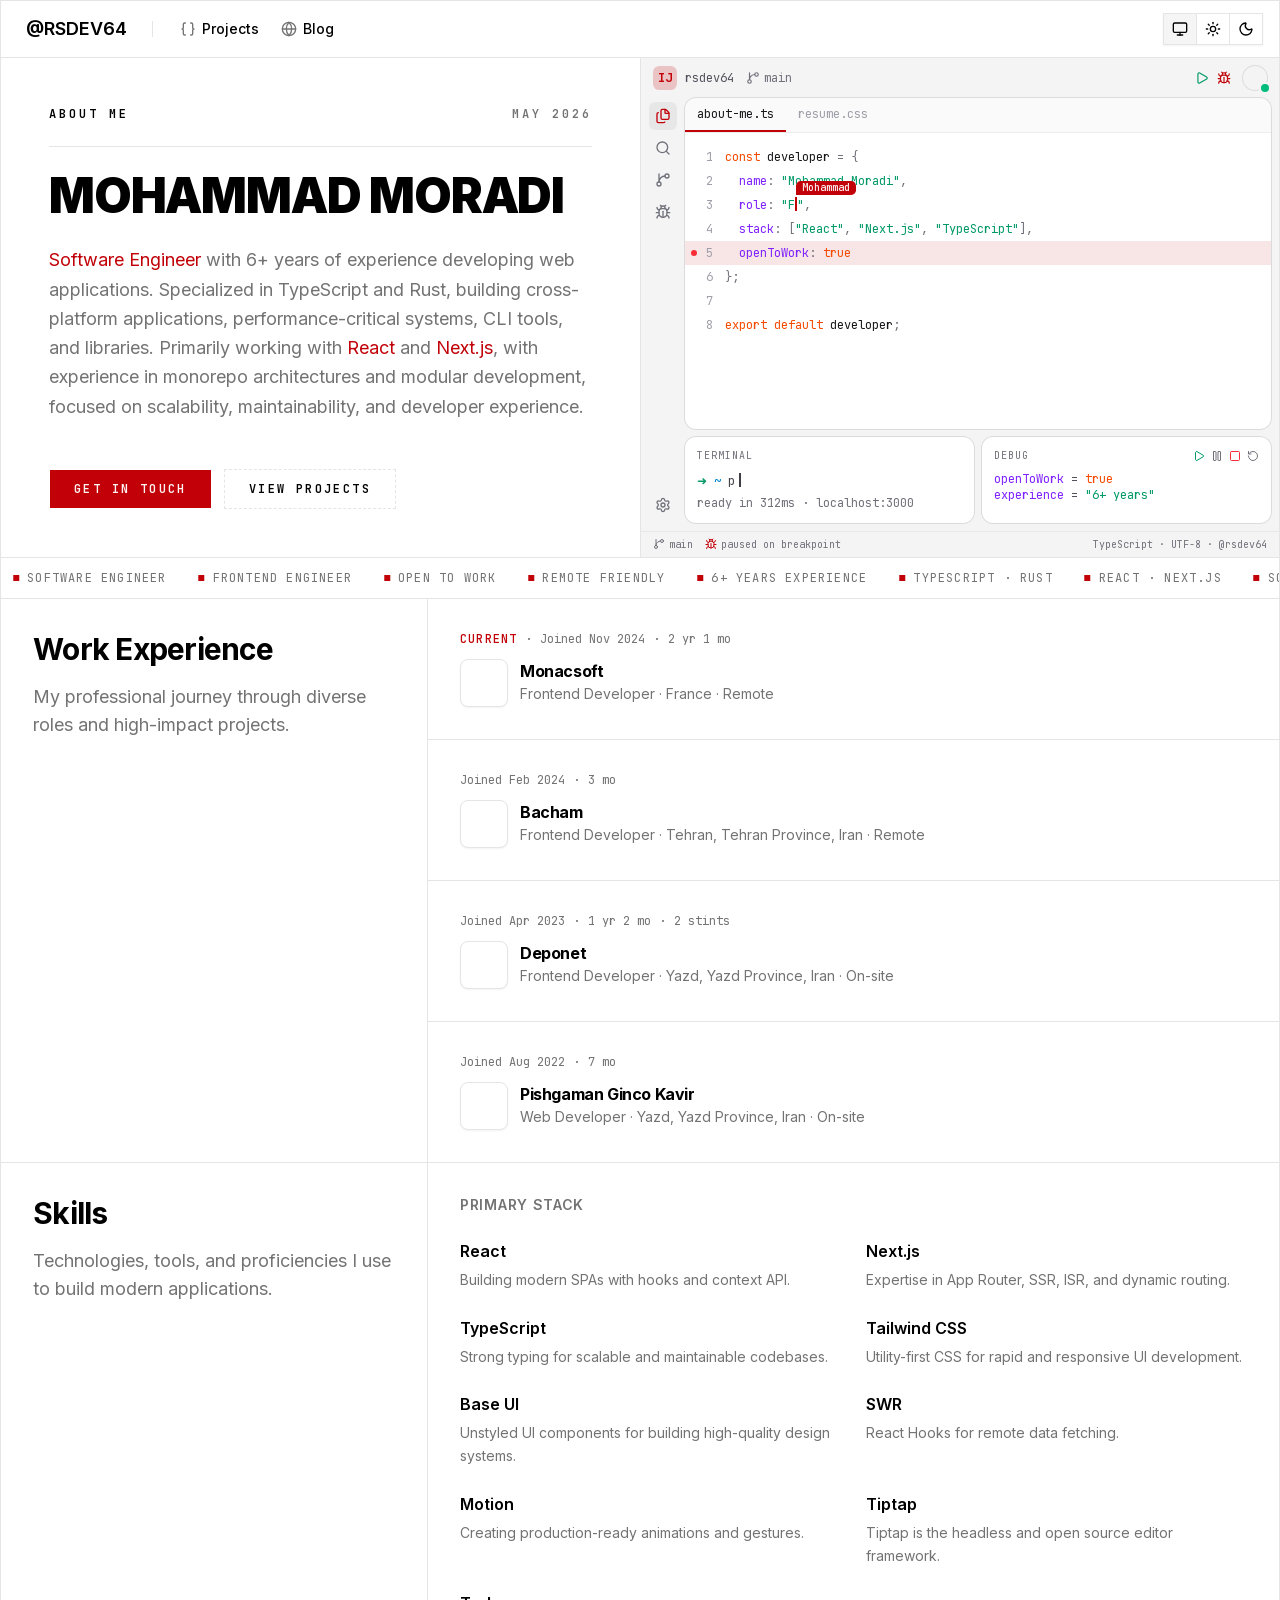
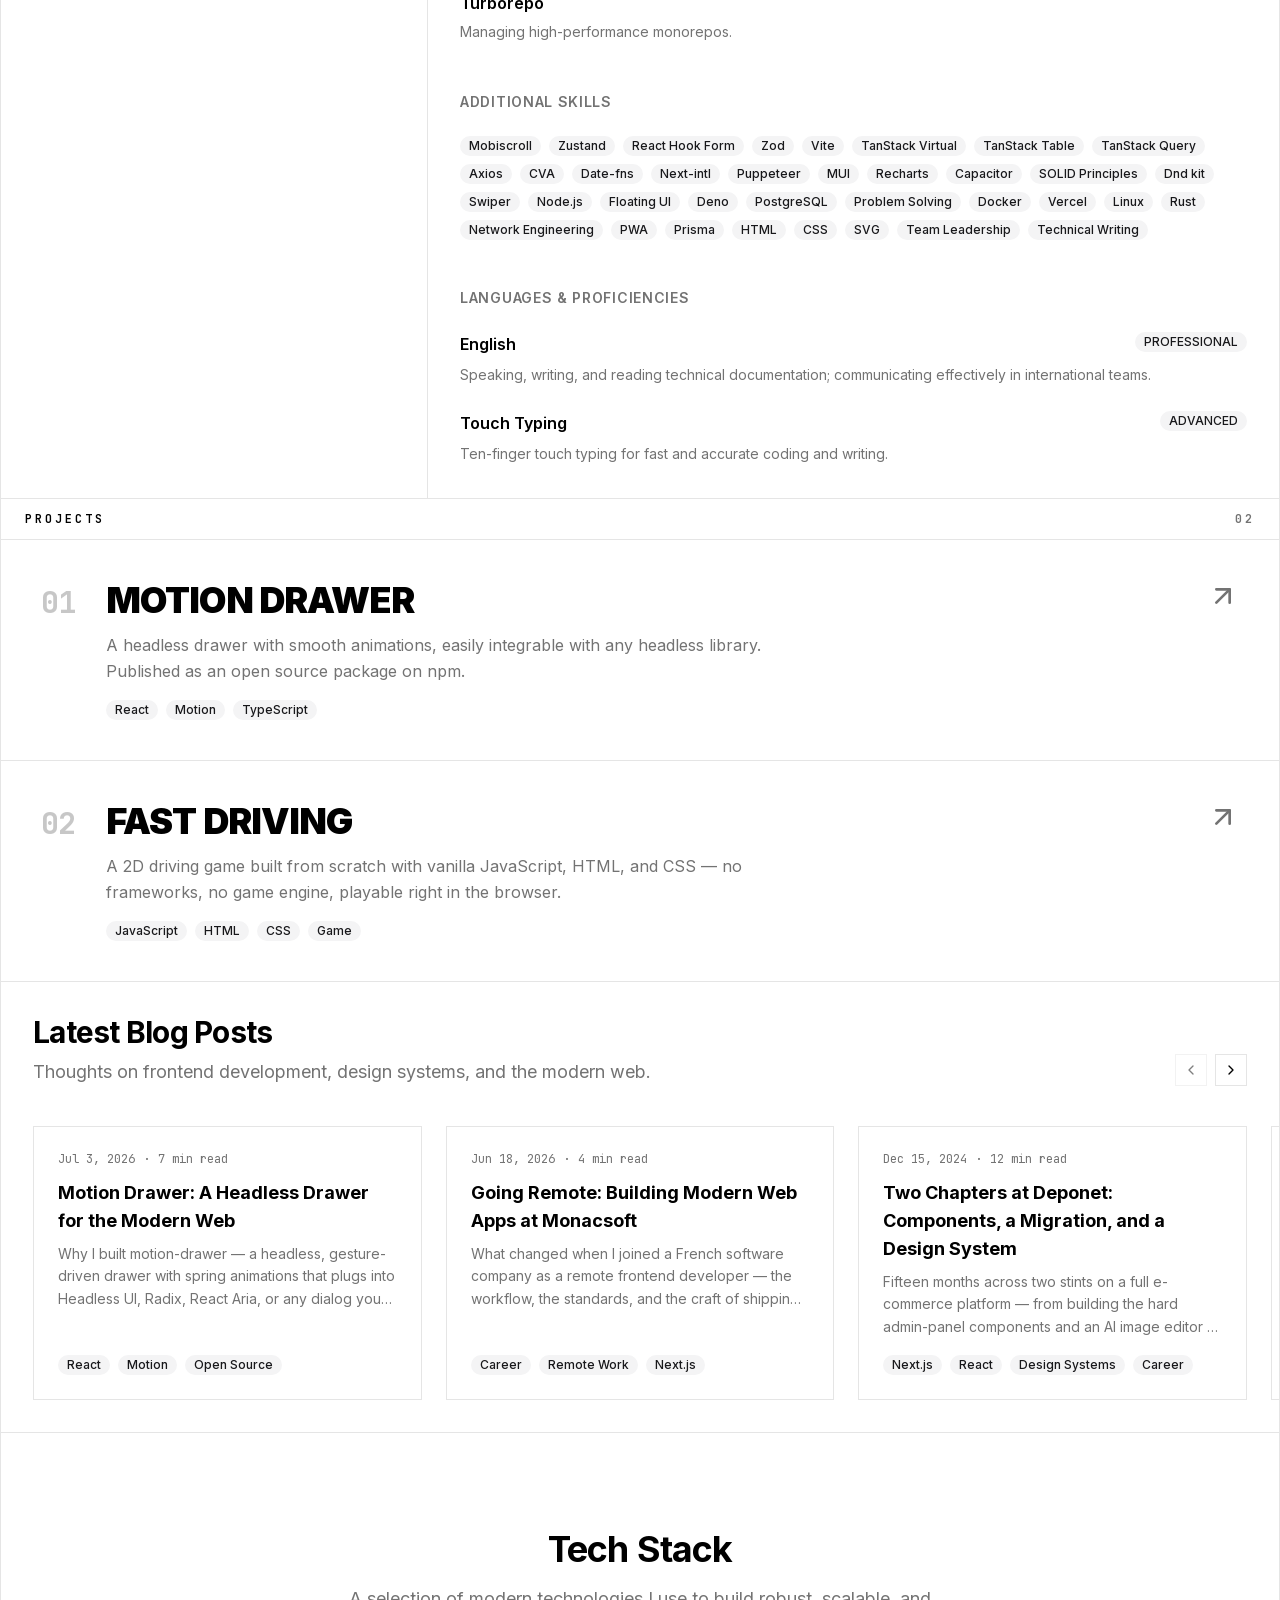
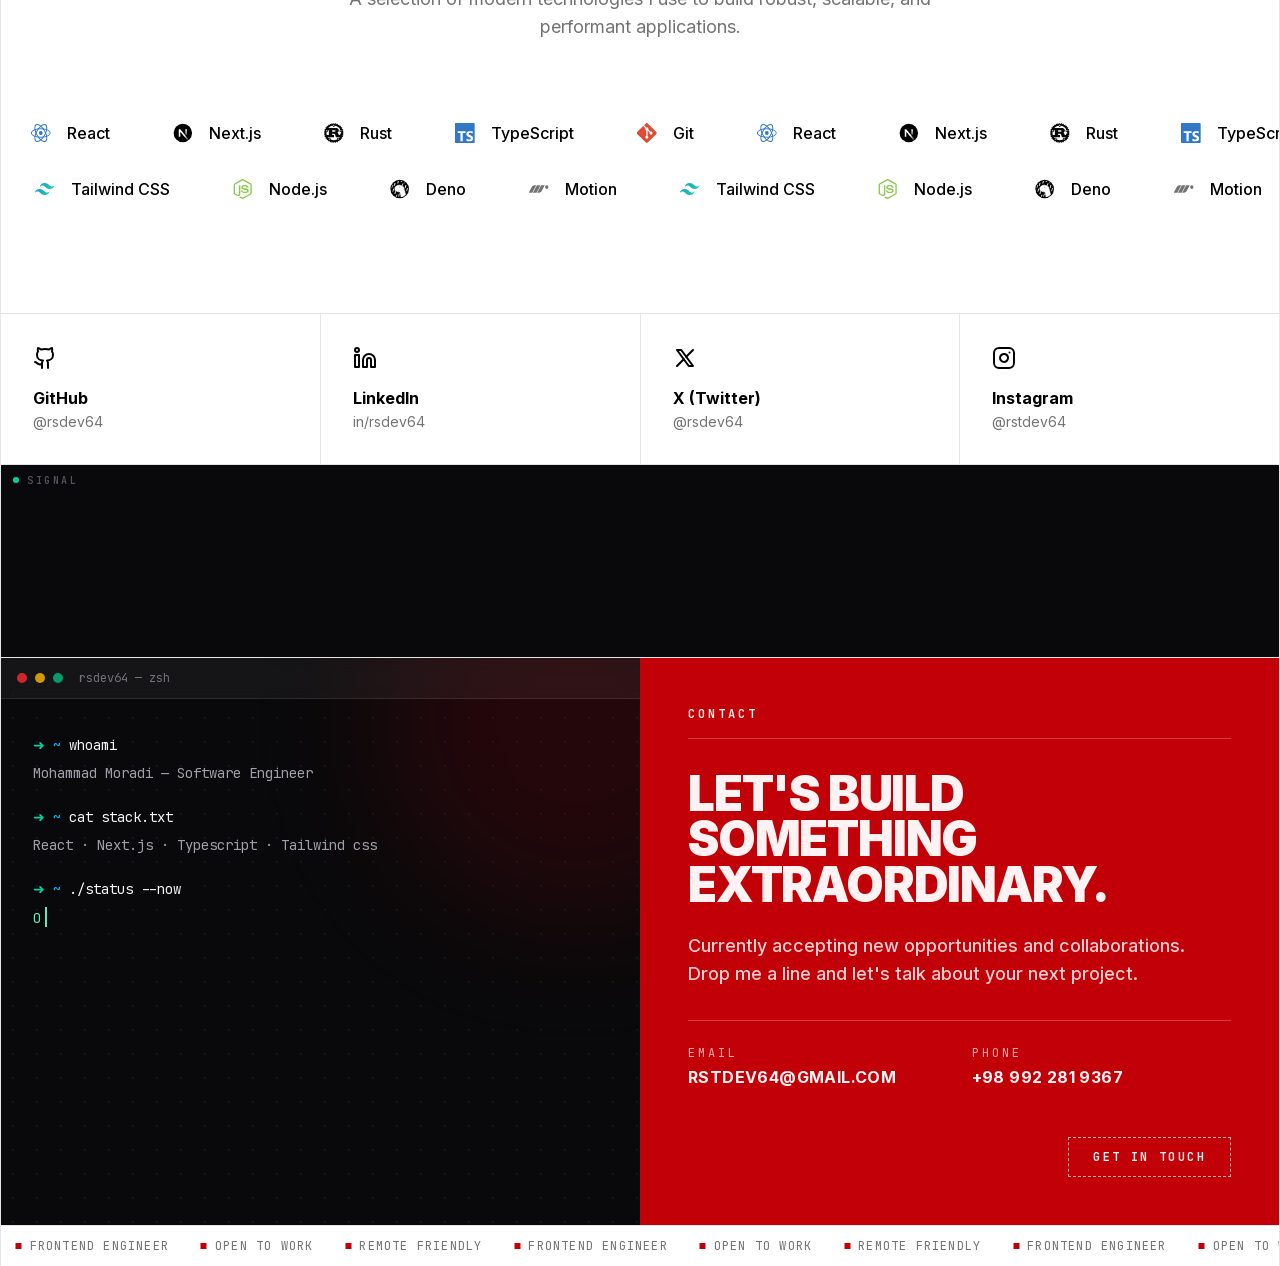
==== commit f33dda89: "Deploy 859263515322c7541141745ee47829cba4940ae3 rsdev64/rsdev64@859263515322c7541141745ee47829cba494" ====
--- a/index.html
+++ b/index.html
@@ -1,4 +1,4 @@
-<!DOCTYPE html><html lang="en" dir="ltr" data-scroll-behavior="smooth"><head><meta charSet="utf-8"/><meta name="viewport" content="width=device-width, initial-scale=1, maximum-scale=1"/><link rel="preload" href="/_next/static/media/70bc3e132a0a741e-s.p.3t6q91iet4nsy.woff2" as="font" crossorigin="" type="font/woff2"/><link rel="preload" href="/_next/static/media/83afe278b6a6bb3c-s.p.2bn3s6zvc0dyp.woff2" as="font" crossorigin="" type="font/woff2"/><link rel="preload" href="/_next/static/media/iranyekanwebblackfanum-s.p.34efqxe65znro.woff" as="font" crossorigin="" type="font/woff"/><link rel="preload" href="/_next/static/media/iranyekanwebboldfanum-s.p.2jmz1aonr2gmy.woff" as="font" crossorigin="" type="font/woff"/><link rel="preload" href="/_next/static/media/iranyekanwebextrablackfanum-s.p.3snr5pbdcvkki.woff" as="font" crossorigin="" type="font/woff"/><link rel="preload" href="/_next/static/media/iranyekanwebextraboldfanum-s.p.2f82zl4um8l-7.woff" as="font" crossorigin="" type="font/woff"/><link rel="preload" href="/_next/static/media/iranyekanweblightfanum-s.p.2ef8rv5kcn76q.woff" as="font" crossorigin="" type="font/woff"/><link rel="preload" href="/_next/static/media/iranyekanwebmediumfanum-s.p.3w5ihjn_y988w.woff" as="font" crossorigin="" type="font/woff"/><link rel="preload" href="/_next/static/media/iranyekanwebregularfanum-s.p.0-u-96ql351qt.woff" as="font" crossorigin="" type="font/woff"/><link rel="preload" href="/_next/static/media/iranyekanwebthinfanum-s.p.1mruqm31rt6rv.woff" as="font" crossorigin="" type="font/woff"/><link rel="stylesheet" href="/_next/static/chunks/33yajgvoqvocm.css" data-precedence="next"/><link rel="stylesheet" href="/_next/static/chunks/3k9k76fzto59q.css" data-precedence="next"/><link rel="preload" as="script" fetchPriority="low" href="/_next/static/chunks/2g49ir6_3u95x.js"/><script src="/_next/static/chunks/2-heb4zakw7ga.js" async=""></script><script src="/_next/static/chunks/18q_bidehvl9h.js" async=""></script><script src="/_next/static/chunks/112j4_ui7siok.js" async=""></script><script src="/_next/static/chunks/2brd7eyisotcl.js" async=""></script><script src="/_next/static/chunks/turbopack-3972i4ugce8jl.js" async=""></script><script src="/_next/static/chunks/24r34a-n32hqc.js" async=""></script><script src="/_next/static/chunks/43vlts6fa95uy.js" async=""></script><script src="/_next/static/chunks/3lsiycls8h2s7.js" async=""></script><script src="/_next/static/chunks/0njh_wy68exc9.js" async=""></script><script src="/_next/static/chunks/0dq4l9zjdopuz.js" async=""></script><script src="/_next/static/chunks/2k2rfcnlc3oj0.js" async=""></script><script src="/_next/static/chunks/12wa4cy99gwru.js" async=""></script><script src="/_next/static/chunks/420_7dtlf0mxm.js" async=""></script><script src="/_next/static/chunks/0f20kw_tsl8we.js" async=""></script><script src="/_next/static/chunks/1516zob-ner-4.js" async=""></script><script src="/_next/static/chunks/1-scfq85pf1b1.js" async=""></script><script src="/_next/static/chunks/2lh652yrzry_o.js" async=""></script><meta name="next-size-adjust" content=""/><meta name="theme-color" content="white"/><meta name="theme-color" content="hsl(0 0% 12%)"/><title>Mohammad Moradi | Software Engineer</title><meta name="description" content="Mohammad Moradi is a frontend engineer with over 6 years of experience specializing in TypeScript and Rust, building high-performance web applications."/><link rel="manifest" href="/manifest.webmanifest"/><meta name="robots" content="index, follow"/><meta name="googlebot" content="index, follow, max-video-preview:-1, max-image-preview:large, max-snippet:-1"/><link rel="canonical" href="https://rsdev64.github.io/"/><meta property="og:title" content="Mohammad Moradi | Software Engineer"/><meta property="og:description" content="Mohammad Moradi is a frontend engineer with over 6 years of experience specializing in TypeScript and Rust, building high-performance web applications."/><meta property="og:url" content="https://rsdev64.github.io/"/><meta property="og:site_name" content="Mohammad Moradi | Software Engineer"/><meta property="og:locale" content="en"/><meta property="og:image" content="https://rsdev64.github.io/images/me.jpg"/><meta property="og:image:width" content="1024"/><meta property="og:image:height" content="1024"/><meta property="og:image:alt" content="Mohammad Moradi | Software Engineer"/><meta property="og:type" content="website"/><meta name="twitter:card" content="summary_large_image"/><meta name="twitter:title" content="Mohammad Moradi | Software Engineer"/><meta name="twitter:description" content="Mohammad Moradi is a frontend engineer with over 6 years of experience specializing in TypeScript and Rust, building high-performance web applications."/><meta name="twitter:image" content="https://rsdev64.github.io/images/me.jpg"/><link rel="icon" href="/favicon.ico?favicon.2ojoghhsay4k0.ico" sizes="48x48" type="image/x-icon"/><link rel="icon" href="/icon1.png?icon1.2a_h8i9j4f7ds.png" sizes="16x16" type="image/png"/><link rel="icon" href="/icon2.png?icon2.124i15350n94v.png" sizes="32x32" type="image/png"/><link rel="apple-touch-icon" href="/apple-icon.png?apple-icon.33rp9ye8hk8vn.png" sizes="180x180" type="image/png"/><script src="/_next/static/chunks/0cz1d0mv5g_q7.js" noModule=""></script></head><body class="font-sans antialiased jetbrains_mono_6104e6b7-module__s6uLTa__variable inter_fd091ad6-module__giF-bG__variable"><div hidden=""><!--$--><!--/$--></div><script>((a,b,c,d,e,f,g,h)=>{let i=document.documentElement,j=["light","dark"];function k(b){var c;(Array.isArray(a)?a:[a]).forEach(a=>{let c="class"===a,d=c&&f?e.map(a=>f[a]||a):e;c?(i.classList.remove(...d),i.classList.add(f&&f[b]?f[b]:b)):i.setAttribute(a,b)}),c=b,h&&j.includes(c)&&(i.style.colorScheme=c)}if(d)k(d);else try{let a=localStorage.getItem(b)||c,d=g&&"system"===a?window.matchMedia("(prefers-color-scheme: dark)").matches?"dark":"light":a;k(d)}catch(a){}})("class","theme","system",null,["light","dark"],null,true,true)</script><style>
+<!DOCTYPE html><html lang="en" dir="ltr" data-scroll-behavior="smooth"><head><meta charSet="utf-8"/><meta name="viewport" content="width=device-width, initial-scale=1, maximum-scale=1"/><link rel="preload" href="/_next/static/media/70bc3e132a0a741e-s.p.3t6q91iet4nsy.woff2" as="font" crossorigin="" type="font/woff2"/><link rel="preload" href="/_next/static/media/83afe278b6a6bb3c-s.p.2bn3s6zvc0dyp.woff2" as="font" crossorigin="" type="font/woff2"/><link rel="preload" href="/_next/static/media/iranyekanwebblackfanum-s.p.34efqxe65znro.woff" as="font" crossorigin="" type="font/woff"/><link rel="preload" href="/_next/static/media/iranyekanwebboldfanum-s.p.2jmz1aonr2gmy.woff" as="font" crossorigin="" type="font/woff"/><link rel="preload" href="/_next/static/media/iranyekanwebextrablackfanum-s.p.3snr5pbdcvkki.woff" as="font" crossorigin="" type="font/woff"/><link rel="preload" href="/_next/static/media/iranyekanwebextraboldfanum-s.p.2f82zl4um8l-7.woff" as="font" crossorigin="" type="font/woff"/><link rel="preload" href="/_next/static/media/iranyekanweblightfanum-s.p.2ef8rv5kcn76q.woff" as="font" crossorigin="" type="font/woff"/><link rel="preload" href="/_next/static/media/iranyekanwebmediumfanum-s.p.3w5ihjn_y988w.woff" as="font" crossorigin="" type="font/woff"/><link rel="preload" href="/_next/static/media/iranyekanwebregularfanum-s.p.0-u-96ql351qt.woff" as="font" crossorigin="" type="font/woff"/><link rel="preload" href="/_next/static/media/iranyekanwebthinfanum-s.p.1mruqm31rt6rv.woff" as="font" crossorigin="" type="font/woff"/><link rel="stylesheet" href="/_next/static/chunks/33yajgvoqvocm.css" data-precedence="next"/><link rel="stylesheet" href="/_next/static/chunks/1igf0s7olb-0a.css" data-precedence="next"/><link rel="preload" as="script" fetchPriority="low" href="/_next/static/chunks/2g49ir6_3u95x.js"/><script src="/_next/static/chunks/2-heb4zakw7ga.js" async=""></script><script src="/_next/static/chunks/18q_bidehvl9h.js" async=""></script><script src="/_next/static/chunks/112j4_ui7siok.js" async=""></script><script src="/_next/static/chunks/2brd7eyisotcl.js" async=""></script><script src="/_next/static/chunks/turbopack-3972i4ugce8jl.js" async=""></script><script src="/_next/static/chunks/24r34a-n32hqc.js" async=""></script><script src="/_next/static/chunks/43vlts6fa95uy.js" async=""></script><script src="/_next/static/chunks/3lsiycls8h2s7.js" async=""></script><script src="/_next/static/chunks/0njh_wy68exc9.js" async=""></script><script src="/_next/static/chunks/0dq4l9zjdopuz.js" async=""></script><script src="/_next/static/chunks/2k2rfcnlc3oj0.js" async=""></script><script src="/_next/static/chunks/12wa4cy99gwru.js" async=""></script><script src="/_next/static/chunks/420_7dtlf0mxm.js" async=""></script><script src="/_next/static/chunks/0f20kw_tsl8we.js" async=""></script><script src="/_next/static/chunks/1516zob-ner-4.js" async=""></script><script src="/_next/static/chunks/1-scfq85pf1b1.js" async=""></script><script src="/_next/static/chunks/2nyti7--oj_j9.js" async=""></script><meta name="next-size-adjust" content=""/><meta name="theme-color" content="white"/><meta name="theme-color" content="hsl(0 0% 12%)"/><title>Mohammad Moradi | Software Engineer</title><meta name="description" content="Mohammad Moradi is a frontend engineer with over 6 years of experience specializing in TypeScript and Rust, building high-performance web applications."/><link rel="manifest" href="/manifest.webmanifest"/><meta name="robots" content="index, follow"/><meta name="googlebot" content="index, follow, max-video-preview:-1, max-image-preview:large, max-snippet:-1"/><link rel="canonical" href="https://rsdev64.github.io/"/><meta property="og:title" content="Mohammad Moradi | Software Engineer"/><meta property="og:description" content="Mohammad Moradi is a frontend engineer with over 6 years of experience specializing in TypeScript and Rust, building high-performance web applications."/><meta property="og:url" content="https://rsdev64.github.io/"/><meta property="og:site_name" content="Mohammad Moradi | Software Engineer"/><meta property="og:locale" content="en"/><meta property="og:image" content="https://rsdev64.github.io/images/me.jpg"/><meta property="og:image:width" content="1024"/><meta property="og:image:height" content="1024"/><meta property="og:image:alt" content="Mohammad Moradi | Software Engineer"/><meta property="og:type" content="website"/><meta name="twitter:card" content="summary_large_image"/><meta name="twitter:title" content="Mohammad Moradi | Software Engineer"/><meta name="twitter:description" content="Mohammad Moradi is a frontend engineer with over 6 years of experience specializing in TypeScript and Rust, building high-performance web applications."/><meta name="twitter:image" content="https://rsdev64.github.io/images/me.jpg"/><link rel="icon" href="/favicon.ico?favicon.2ojoghhsay4k0.ico" sizes="48x48" type="image/x-icon"/><link rel="icon" href="/icon1.png?icon1.2a_h8i9j4f7ds.png" sizes="16x16" type="image/png"/><link rel="icon" href="/icon2.png?icon2.124i15350n94v.png" sizes="32x32" type="image/png"/><link rel="apple-touch-icon" href="/apple-icon.png?apple-icon.33rp9ye8hk8vn.png" sizes="180x180" type="image/png"/><script src="/_next/static/chunks/0cz1d0mv5g_q7.js" noModule=""></script></head><body class="font-sans antialiased jetbrains_mono_6104e6b7-module__s6uLTa__variable inter_fd091ad6-module__giF-bG__variable"><div hidden=""><!--$--><!--/$--></div><script>((a,b,c,d,e,f,g,h)=>{let i=document.documentElement,j=["light","dark"];function k(b){var c;(Array.isArray(a)?a:[a]).forEach(a=>{let c="class"===a,d=c&&f?e.map(a=>f[a]||a):e;c?(i.classList.remove(...d),i.classList.add(f&&f[b]?f[b]:b)):i.setAttribute(a,b)}),c=b,h&&j.includes(c)&&(i.style.colorScheme=c)}if(d)k(d);else try{let a=localStorage.getItem(b)||c,d=g&&"system"===a?window.matchMedia("(prefers-color-scheme: dark)").matches?"dark":"light":a;k(d)}catch(a){}})("class","theme","system",null,["light","dark"],null,true,true)</script><style>
 :root {
   --bprogress-color: var(--color-primary);
   --bprogress-height: 3px;
@@ -119,4 +119,4 @@
   from { left: -80%; width: 80%; }
   to { left: 110%; width: 10%; }
 }
-</style><!--$!--><template data-dgst="BAILOUT_TO_CLIENT_SIDE_RENDERING"></template><!--/$--><div><header class="border-y bg-background sticky top-0 z-2"><div class="mx-auto flex h-14 w-full max-w-7xl items-center border-x px-2 xl:px-4"><a role="button" tabindex="0" data-slot="button" class="group/button inline-flex shrink-0 items-center justify-center border border-transparent bg-clip-padding whitespace-nowrap transition-all outline-none select-none focus-visible:border-ring focus-visible:ring-3 focus-visible:ring-ring/50 active:not-aria-[haspopup]:translate-y-px disabled:pointer-events-none disabled:opacity-50 aria-invalid:border-destructive aria-invalid:ring-3 aria-invalid:ring-destructive/20 dark:aria-invalid:border-destructive/50 dark:aria-invalid:ring-destructive/40 [&amp;_svg]:pointer-events-none [&amp;_svg]:shrink-0 [&amp;_svg:not([class*=&#x27;size-&#x27;])]:size-4 cursor-pointer hover:bg-muted hover:text-foreground aria-expanded:bg-muted aria-expanded:text-foreground dark:hover:bg-muted/50 h-10 gap-1.5 has-data-[icon=inline-end]:pr-2 has-data-[icon=inline-start]:pl-2 px-2 text-lg font-semibold uppercase" href="/">@RSDEV64</a><div data-orientation="vertical" role="separator" aria-orientation="vertical" data-slot="separator" class="bg-border shrink-0 data-horizontal:h-px data-horizontal:w-full data-vertical:w-px data-vertical:self-stretch mx-4 my-auto hidden h-4 md:block"></div><nav class="hidden md:block"><ol class="flex"><ol><a role="button" tabindex="0" data-slot="button" class="group/button inline-flex shrink-0 items-center justify-center border border-transparent bg-clip-padding text-sm font-medium whitespace-nowrap transition-all outline-none select-none focus-visible:border-ring focus-visible:ring-3 focus-visible:ring-ring/50 active:not-aria-[haspopup]:translate-y-px disabled:pointer-events-none disabled:opacity-50 aria-invalid:border-destructive aria-invalid:ring-3 aria-invalid:ring-destructive/20 dark:aria-invalid:border-destructive/50 dark:aria-invalid:ring-destructive/40 [&amp;_svg]:pointer-events-none [&amp;_svg]:shrink-0 [&amp;_svg:not([class*=&#x27;size-&#x27;])]:size-4 cursor-pointer hover:bg-muted hover:text-foreground aria-expanded:bg-muted aria-expanded:text-foreground dark:hover:bg-muted/50 h-10 gap-1.5 px-2.5 has-data-[icon=inline-end]:pr-2 has-data-[icon=inline-start]:pl-2" href="/#projects"><svg xmlns="http://www.w3.org/2000/svg" width="24" height="24" viewBox="0 0 24 24" fill="none" stroke="currentColor" stroke-width="2" stroke-linecap="round" stroke-linejoin="round" class="lucide lucide-braces text-muted-foreground size-4" aria-hidden="true"><path d="M8 3H7a2 2 0 0 0-2 2v5a2 2 0 0 1-2 2 2 2 0 0 1 2 2v5c0 1.1.9 2 2 2h1"></path><path d="M16 21h1a2 2 0 0 0 2-2v-5c0-1.1.9-2 2-2a2 2 0 0 1-2-2V5a2 2 0 0 0-2-2h-1"></path></svg>Projects</a></ol><ol><a role="button" tabindex="0" data-slot="button" class="group/button inline-flex shrink-0 items-center justify-center border border-transparent bg-clip-padding text-sm font-medium whitespace-nowrap transition-all outline-none select-none focus-visible:border-ring focus-visible:ring-3 focus-visible:ring-ring/50 active:not-aria-[haspopup]:translate-y-px disabled:pointer-events-none disabled:opacity-50 aria-invalid:border-destructive aria-invalid:ring-3 aria-invalid:ring-destructive/20 dark:aria-invalid:border-destructive/50 dark:aria-invalid:ring-destructive/40 [&amp;_svg]:pointer-events-none [&amp;_svg]:shrink-0 [&amp;_svg:not([class*=&#x27;size-&#x27;])]:size-4 cursor-pointer hover:bg-muted hover:text-foreground aria-expanded:bg-muted aria-expanded:text-foreground dark:hover:bg-muted/50 h-10 gap-1.5 px-2.5 has-data-[icon=inline-end]:pr-2 has-data-[icon=inline-start]:pl-2" href="/blog/"><svg xmlns="http://www.w3.org/2000/svg" width="24" height="24" viewBox="0 0 24 24" fill="none" stroke="currentColor" stroke-width="2" stroke-linecap="round" stroke-linejoin="round" class="lucide lucide-globe text-muted-foreground size-4" aria-hidden="true"><circle cx="12" cy="12" r="10"></circle><path d="M12 2a14.5 14.5 0 0 0 0 20 14.5 14.5 0 0 0 0-20"></path><path d="M2 12h20"></path></svg>Blog</a></ol></ol></nav><div class="ms-auto flex items-center md:gap-2"><div data-orientation="horizontal" role="group" data-slot="toggle-group" data-variant="outline" data-spacing="0" class="group/toggle-group w-fit flex-row items-center gap-[--spacing(var(--gap))] data-vertical:flex-col data-vertical:items-stretch data-[spacing=0]:data-[variant=outline]:shadow-xs hidden md:flex" style="--gap:0"><button type="button" aria-disabled="false" tabindex="-1" aria-pressed="false" data-slot="tooltip-trigger" data-variant="outline" data-size="sm" data-spacing="0" aria-label="System" id="base-ui-_R_6lhivalb_" data-base-ui-tooltip-trigger="" class="shrink-0 group-data-[spacing=0]/toggle-group:px-2 group-data-[spacing=0]/toggle-group:shadow-none focus:z-10 focus-visible:z-10 group-data-[spacing=0]/toggle-group:has-data-[icon=inline-end]:pe-1.5 group-data-[spacing=0]/toggle-group:has-data-[icon=inline-start]:ps-1.5 group-data-horizontal/toggle-group:data-[spacing=0]:data-[variant=outline]:border-s-0 group-data-vertical/toggle-group:data-[spacing=0]:data-[variant=outline]:border-t-0 group-data-horizontal/toggle-group:data-[spacing=0]:data-[variant=outline]:first:border-s group-data-vertical/toggle-group:data-[spacing=0]:data-[variant=outline]:first:border-t group/toggle active:not-aria-[haspopup]:translate-y-px inline-flex items-center justify-center gap-1 text-sm font-medium whitespace-nowrap transition-[color,box-shadow] outline-none hover:text-foreground focus-visible:border-ring focus-visible:ring-[3px] focus-visible:ring-ring/50 disabled:pointer-events-none disabled:opacity-50 aria-invalid:border-destructive aria-invalid:ring-destructive/20 dark:aria-invalid:ring-destructive/40 [&amp;_svg]:pointer-events-none [&amp;_svg]:shrink-0 [&amp;_svg:not([class*=&#x27;size-&#x27;])]:size-4 border border-input bg-transparent hover:bg-muted aria-pressed:bg-muted h-8 min-w-8 px-2.5 has-data-[icon=inline-end]:pe-1.5 has-data-[icon=inline-start]:ps-1.5"><svg xmlns="http://www.w3.org/2000/svg" width="24" height="24" viewBox="0 0 24 24" fill="none" stroke="currentColor" stroke-width="2" stroke-linecap="round" stroke-linejoin="round" class="lucide lucide-monitor" aria-hidden="true"><rect width="20" height="14" x="2" y="3" rx="2"></rect><line x1="8" x2="16" y1="21" y2="21"></line><line x1="12" x2="12" y1="17" y2="21"></line></svg><span class="sr-only">System</span></button><button type="button" aria-disabled="false" tabindex="-1" aria-pressed="false" data-slot="tooltip-trigger" data-variant="outline" data-size="sm" data-spacing="0" aria-label="Light" id="base-ui-_R_6phivalb_" data-base-ui-tooltip-trigger="" class="shrink-0 group-data-[spacing=0]/toggle-group:px-2 group-data-[spacing=0]/toggle-group:shadow-none focus:z-10 focus-visible:z-10 group-data-[spacing=0]/toggle-group:has-data-[icon=inline-end]:pe-1.5 group-data-[spacing=0]/toggle-group:has-data-[icon=inline-start]:ps-1.5 group-data-horizontal/toggle-group:data-[spacing=0]:data-[variant=outline]:border-s-0 group-data-vertical/toggle-group:data-[spacing=0]:data-[variant=outline]:border-t-0 group-data-horizontal/toggle-group:data-[spacing=0]:data-[variant=outline]:first:border-s group-data-vertical/toggle-group:data-[spacing=0]:data-[variant=outline]:first:border-t group/toggle active:not-aria-[haspopup]:translate-y-px inline-flex items-center justify-center gap-1 text-sm font-medium whitespace-nowrap transition-[color,box-shadow] outline-none hover:text-foreground focus-visible:border-ring focus-visible:ring-[3px] focus-visible:ring-ring/50 disabled:pointer-events-none disabled:opacity-50 aria-invalid:border-destructive aria-invalid:ring-destructive/20 dark:aria-invalid:ring-destructive/40 [&amp;_svg]:pointer-events-none [&amp;_svg]:shrink-0 [&amp;_svg:not([class*=&#x27;size-&#x27;])]:size-4 border border-input bg-transparent hover:bg-muted aria-pressed:bg-muted h-8 min-w-8 px-2.5 has-data-[icon=inline-end]:pe-1.5 has-data-[icon=inline-start]:ps-1.5"><svg xmlns="http://www.w3.org/2000/svg" width="24" height="24" viewBox="0 0 24 24" fill="none" stroke="currentColor" stroke-width="2" stroke-linecap="round" stroke-linejoin="round" class="lucide lucide-sun" aria-hidden="true"><circle cx="12" cy="12" r="4"></circle><path d="M12 2v2"></path><path d="M12 20v2"></path><path d="m4.93 4.93 1.41 1.41"></path><path d="m17.66 17.66 1.41 1.41"></path><path d="M2 12h2"></path><path d="M20 12h2"></path><path d="m6.34 17.66-1.41 1.41"></path><path d="m19.07 4.93-1.41 1.41"></path></svg><span class="sr-only">Light</span></button><button type="button" aria-disabled="false" tabindex="-1" aria-pressed="false" data-slot="tooltip-trigger" data-variant="outline" data-size="sm" data-spacing="0" aria-label="Dark" id="base-ui-_R_6thivalb_" data-base-ui-tooltip-trigger="" class="shrink-0 group-data-[spacing=0]/toggle-group:px-2 group-data-[spacing=0]/toggle-group:shadow-none focus:z-10 focus-visible:z-10 group-data-[spacing=0]/toggle-group:has-data-[icon=inline-end]:pe-1.5 group-data-[spacing=0]/toggle-group:has-data-[icon=inline-start]:ps-1.5 group-data-horizontal/toggle-group:data-[spacing=0]:data-[variant=outline]:border-s-0 group-data-vertical/toggle-group:data-[spacing=0]:data-[variant=outline]:border-t-0 group-data-horizontal/toggle-group:data-[spacing=0]:data-[variant=outline]:first:border-s group-data-vertical/toggle-group:data-[spacing=0]:data-[variant=outline]:first:border-t group/toggle active:not-aria-[haspopup]:translate-y-px inline-flex items-center justify-center gap-1 text-sm font-medium whitespace-nowrap transition-[color,box-shadow] outline-none hover:text-foreground focus-visible:border-ring focus-visible:ring-[3px] focus-visible:ring-ring/50 disabled:pointer-events-none disabled:opacity-50 aria-invalid:border-destructive aria-invalid:ring-destructive/20 dark:aria-invalid:ring-destructive/40 [&amp;_svg]:pointer-events-none [&amp;_svg]:shrink-0 [&amp;_svg:not([class*=&#x27;size-&#x27;])]:size-4 border border-input bg-transparent hover:bg-muted aria-pressed:bg-muted h-8 min-w-8 px-2.5 has-data-[icon=inline-end]:pe-1.5 has-data-[icon=inline-start]:ps-1.5"><svg xmlns="http://www.w3.org/2000/svg" width="24" height="24" viewBox="0 0 24 24" fill="none" stroke="currentColor" stroke-width="2" stroke-linecap="round" stroke-linejoin="round" class="lucide lucide-moon" aria-hidden="true"><path d="M20.985 12.486a9 9 0 1 1-9.473-9.472c.405-.022.617.46.402.803a6 6 0 0 0 8.268 8.268c.344-.215.825-.004.803.401"></path></svg><span class="sr-only">Dark</span></button></div><button class="hover:bg-muted flex h-10 w-10 items-center justify-center rounded-md focus-visible:outline-none md:hidden" aria-label="Toggle Menu"><svg viewBox="0 0 24 24" width="24" height="24" fill="none" preserveAspectRatio="none"><line x1="4" y1="6" x2="20" y2="6" stroke="currentColor" stroke-width="2" vector-effect="non-scaling-stroke" style="transform:none;transform-origin:50% 50%;transform-box:fill-box"></line><line x1="4" y1="12" x2="20" y2="12" stroke="currentColor" stroke-width="2" vector-effect="non-scaling-stroke" opacity="1"></line><line x1="4" y1="18" x2="20" y2="18" stroke="currentColor" stroke-width="2" vector-effect="non-scaling-stroke" style="transform:none;transform-origin:50% 50%;transform-box:fill-box"></line></svg></button></div></div></header><div class="relative z-1 mx-auto min-h-svh w-full max-w-7xl border-x"><div class="bg-background min-h-screen"><section class="grid grid-cols-1 lg:grid-cols-2 border-b"><div class="flex flex-col p-6 md:p-10 lg:p-12"><div class="flex items-center justify-between gap-4 font-mono text-xs font-semibold tracking-[0.25em] uppercase"><span>About me</span><span class="text-muted-foreground">May 2026</span></div><hr class="my-6"/><h1 class="text-4xl leading-[1.05] font-black tracking-tight uppercase md:text-5xl">Mohammad Moradi</h1><p class="text-muted-foreground mt-6 max-w-xl text-lg leading-relaxed"><span class="text-primary">Software Engineer</span> with 6+ years of experience developing web applications. Specialized in TypeScript and Rust, building cross-platform applications, performance-critical systems, CLI tools, and libraries. Primarily working with <span class="text-primary">React</span> and <span class="text-primary">Next.js</span>, with experience in monorepo architectures and modular development, focused on scalability, maintainability, and developer experience.</p><div class="mt-10 grid grid-cols-1 gap-3 sm:grid-cols-[auto_auto_1fr] lg:mt-12"><a role="button" tabindex="0" data-slot="button" class="group/button inline-flex shrink-0 items-center justify-center border border-transparent bg-clip-padding whitespace-nowrap transition-all outline-none select-none focus-visible:border-ring focus-visible:ring-3 focus-visible:ring-ring/50 active:not-aria-[haspopup]:translate-y-px disabled:pointer-events-none disabled:opacity-50 aria-invalid:border-destructive aria-invalid:ring-3 aria-invalid:ring-destructive/20 dark:aria-invalid:border-destructive/50 dark:aria-invalid:ring-destructive/40 [&amp;_svg]:pointer-events-none [&amp;_svg]:shrink-0 [&amp;_svg:not([class*=&#x27;size-&#x27;])]:size-4 cursor-pointer bg-primary text-primary-foreground hover:bg-primary/80 h-10 gap-1.5 has-data-[icon=inline-end]:pr-2 has-data-[icon=inline-start]:pl-2 px-6 font-mono text-xs font-semibold tracking-[0.2em] uppercase" href="/#contact">Get in Touch</a><a role="button" tabindex="0" data-slot="button" class="group/button inline-flex shrink-0 items-center justify-center border bg-clip-padding whitespace-nowrap transition-all outline-none select-none focus-visible:border-ring focus-visible:ring-3 focus-visible:ring-ring/50 active:not-aria-[haspopup]:translate-y-px disabled:pointer-events-none disabled:opacity-50 aria-invalid:border-destructive aria-invalid:ring-3 aria-invalid:ring-destructive/20 dark:aria-invalid:border-destructive/50 dark:aria-invalid:ring-destructive/40 [&amp;_svg]:pointer-events-none [&amp;_svg]:shrink-0 [&amp;_svg:not([class*=&#x27;size-&#x27;])]:size-4 cursor-pointer border-border bg-background hover:bg-muted hover:text-foreground aria-expanded:bg-muted aria-expanded:text-foreground dark:border-input dark:bg-input/30 dark:hover:bg-input/50 h-10 gap-1.5 has-data-[icon=inline-end]:pr-2 has-data-[icon=inline-start]:pl-2 border-dashed px-6 font-mono text-xs font-semibold tracking-[0.2em] uppercase" href="/#projects">View Projects</a></div></div><div dir="ltr" class="relative flex min-h-96 flex-col overflow-hidden border-t bg-zinc-100 font-mono text-xs text-zinc-700 lg:min-h-120 lg:border-s lg:border-t-0 dark:bg-zinc-950 dark:text-zinc-300"><div class="flex items-center gap-3 px-3 py-2"><span class="flex items-center gap-2 text-zinc-600 dark:text-zinc-400"><span class="bg-primary/20 text-primary flex size-6 items-center justify-center rounded-md font-bold">IJ</span>rsdev64</span><span class="flex items-center gap-1 text-zinc-500"><svg xmlns="http://www.w3.org/2000/svg" width="24" height="24" viewBox="0 0 24 24" fill="none" stroke="currentColor" stroke-width="2" stroke-linecap="round" stroke-linejoin="round" class="lucide lucide-git-branch size-3.5" aria-hidden="true"><path d="M15 6a9 9 0 0 0-9 9V3"></path><circle cx="18" cy="6" r="3"></circle><circle cx="6" cy="18" r="3"></circle></svg>main</span><div class="ms-auto flex items-center gap-2"><svg xmlns="http://www.w3.org/2000/svg" width="24" height="24" viewBox="0 0 24 24" fill="none" stroke="currentColor" stroke-width="2" stroke-linecap="round" stroke-linejoin="round" class="lucide lucide-play size-3.5 text-emerald-600 dark:text-emerald-400" aria-hidden="true"><path d="M5 5a2 2 0 0 1 3.008-1.728l11.997 6.998a2 2 0 0 1 .003 3.458l-12 7A2 2 0 0 1 5 19z"></path></svg><svg xmlns="http://www.w3.org/2000/svg" width="24" height="24" viewBox="0 0 24 24" fill="none" stroke="currentColor" stroke-width="2" stroke-linecap="round" stroke-linejoin="round" class="lucide lucide-bug text-primary size-3.5" aria-hidden="true"><path d="M12 20v-9"></path><path d="M14 7a4 4 0 0 1 4 4v3a6 6 0 0 1-12 0v-3a4 4 0 0 1 4-4z"></path><path d="M14.12 3.88 16 2"></path><path d="M21 21a4 4 0 0 0-3.81-4"></path><path d="M21 5a4 4 0 0 1-3.55 3.97"></path><path d="M22 13h-4"></path><path d="M3 21a4 4 0 0 1 3.81-4"></path><path d="M3 5a4 4 0 0 0 3.55 3.97"></path><path d="M6 13H2"></path><path d="m8 2 1.88 1.88"></path><path d="M9 7.13V6a3 3 0 1 1 6 0v1.13"></path></svg><div class="relative ms-1"><img alt="Mohammad Moradi" loading="lazy" width="24" height="24" decoding="async" data-nimg="1" class="size-6 rounded-full object-cover ring-1 ring-black/10 dark:ring-white/20" style="color:transparent" src="/_next/static/media/me.1fey25ulodddv.jpg"/><span class="absolute -right-0.5 -bottom-0.5 size-2 rounded-full bg-emerald-500 ring-2 ring-zinc-100 dark:ring-zinc-950"></span></div></div></div><div class="flex min-h-0 flex-1 gap-2 px-2 pb-2"><div class="flex flex-col items-center gap-1 py-1 text-zinc-500"><span class="text-primary rounded-md bg-black/5 p-1.5 dark:bg-white/10"><svg xmlns="http://www.w3.org/2000/svg" width="24" height="24" viewBox="0 0 24 24" fill="none" stroke="currentColor" stroke-width="2" stroke-linecap="round" stroke-linejoin="round" class="lucide lucide-files size-4" aria-hidden="true"><path d="M15 2h-4a2 2 0 0 0-2 2v11a2 2 0 0 0 2 2h8a2 2 0 0 0 2-2V8"></path><path d="M16.706 2.706A2.4 2.4 0 0 0 15 2v5a1 1 0 0 0 1 1h5a2.4 2.4 0 0 0-.706-1.706z"></path><path d="M5 7a2 2 0 0 0-2 2v11a2 2 0 0 0 2 2h8a2 2 0 0 0 1.732-1"></path></svg></span><span class="rounded-md p-1.5"><svg xmlns="http://www.w3.org/2000/svg" width="24" height="24" viewBox="0 0 24 24" fill="none" stroke="currentColor" stroke-width="2" stroke-linecap="round" stroke-linejoin="round" class="lucide lucide-search size-4" aria-hidden="true"><path d="m21 21-4.34-4.34"></path><circle cx="11" cy="11" r="8"></circle></svg></span><span class="rounded-md p-1.5"><svg xmlns="http://www.w3.org/2000/svg" width="24" height="24" viewBox="0 0 24 24" fill="none" stroke="currentColor" stroke-width="2" stroke-linecap="round" stroke-linejoin="round" class="lucide lucide-git-branch size-4" aria-hidden="true"><path d="M15 6a9 9 0 0 0-9 9V3"></path><circle cx="18" cy="6" r="3"></circle><circle cx="6" cy="18" r="3"></circle></svg></span><span class="rounded-md p-1.5"><svg xmlns="http://www.w3.org/2000/svg" width="24" height="24" viewBox="0 0 24 24" fill="none" stroke="currentColor" stroke-width="2" stroke-linecap="round" stroke-linejoin="round" class="lucide lucide-bug size-4" aria-hidden="true"><path d="M12 20v-9"></path><path d="M14 7a4 4 0 0 1 4 4v3a6 6 0 0 1-12 0v-3a4 4 0 0 1 4-4z"></path><path d="M14.12 3.88 16 2"></path><path d="M21 21a4 4 0 0 0-3.81-4"></path><path d="M21 5a4 4 0 0 1-3.55 3.97"></path><path d="M22 13h-4"></path><path d="M3 21a4 4 0 0 1 3.81-4"></path><path d="M3 5a4 4 0 0 0 3.55 3.97"></path><path d="M6 13H2"></path><path d="m8 2 1.88 1.88"></path><path d="M9 7.13V6a3 3 0 1 1 6 0v1.13"></path></svg></span><span class="mt-auto rounded-md p-1.5"><svg xmlns="http://www.w3.org/2000/svg" width="24" height="24" viewBox="0 0 24 24" fill="none" stroke="currentColor" stroke-width="2" stroke-linecap="round" stroke-linejoin="round" class="lucide lucide-settings size-4" aria-hidden="true"><path d="M9.671 4.136a2.34 2.34 0 0 1 4.659 0 2.34 2.34 0 0 0 3.319 1.915 2.34 2.34 0 0 1 2.33 4.033 2.34 2.34 0 0 0 0 3.831 2.34 2.34 0 0 1-2.33 4.033 2.34 2.34 0 0 0-3.319 1.915 2.34 2.34 0 0 1-4.659 0 2.34 2.34 0 0 0-3.32-1.915 2.34 2.34 0 0 1-2.33-4.033 2.34 2.34 0 0 0 0-3.831A2.34 2.34 0 0 1 6.35 6.051a2.34 2.34 0 0 0 3.319-1.915"></path><circle cx="12" cy="12" r="3"></circle></svg></span></div><div class="flex min-w-0 flex-1 flex-col gap-2"><div class="flex-1 overflow-hidden rounded-xl bg-white ring-1 ring-black/10 dark:bg-zinc-900 dark:ring-white/10"><div class="flex border-b border-black/5 bg-black/2 dark:border-white/5 dark:bg-white/2"><span class="border-primary flex items-center gap-2 border-b-2 px-3 py-2 text-zinc-900 dark:text-zinc-100">about-me.ts</span><span class="px-3 py-2 text-zinc-400 dark:text-zinc-600">resume.css</span></div><div class="overflow-x-auto py-3 leading-6"><div class="flex"><span class="relative w-10 shrink-0 pr-3 text-right text-zinc-400 select-none dark:text-zinc-600">1</span><span class="whitespace-pre"><span class="text-orange-600 dark:text-orange-300">const</span> <span class="text-zinc-900 dark:text-zinc-100">developer</span> <span class="text-zinc-500">= <!-- -->{</span></span></div><div class="flex"><span class="relative w-10 shrink-0 pr-3 text-right text-zinc-400 select-none dark:text-zinc-600">2</span><span class="whitespace-pre">  <span class="text-violet-600 dark:text-violet-300">name</span><span class="text-zinc-500">:</span> <span class="text-emerald-600 dark:text-emerald-300">&quot;Mohammad Moradi&quot;</span><span class="text-zinc-500">,</span></span></div><div class="flex"><span class="relative w-10 shrink-0 pr-3 text-right text-zinc-400 select-none dark:text-zinc-600">3</span><span class="whitespace-pre">  <span class="text-violet-600 dark:text-violet-300">role</span><span class="text-zinc-500">:</span> <span class="text-emerald-600 dark:text-emerald-300">&quot;<span class="relative"><span class="bg-primary text-primary-foreground text-2xs absolute -top-4 left-full -ms-px rounded-sm rounded-bl-none px-1.5 py-0.5 leading-none font-medium whitespace-nowrap">Mohammad</span><span><span class="inline-block bg-primary ms-0 h-3.5 w-[1.5px] translate-y-0.5"></span></span></span>&quot;</span><span class="text-zinc-500">,</span></span></div><div class="flex"><span class="relative w-10 shrink-0 pr-3 text-right text-zinc-400 select-none dark:text-zinc-600">4</span><span class="whitespace-pre">  <span class="text-violet-600 dark:text-violet-300">stack</span><span class="text-zinc-500">: [</span><span class="text-emerald-600 dark:text-emerald-300">&quot;React&quot;</span><span class="text-zinc-500">, </span><span class="text-emerald-600 dark:text-emerald-300">&quot;Next.js&quot;</span><span class="text-zinc-500">, </span><span class="text-emerald-600 dark:text-emerald-300">&quot;TypeScript&quot;</span><span class="text-zinc-500">],</span></span></div><div class="flex bg-primary/10"><span class="relative w-10 shrink-0 pr-3 text-right text-zinc-400 select-none dark:text-zinc-600"><span class="absolute top-1/2 left-1.5 size-1.5 -translate-y-1/2 rounded-full bg-red-500"></span>5</span><span class="whitespace-pre">  <span class="text-violet-600 dark:text-violet-300">openToWork</span><span class="text-zinc-500">:</span> <span class="text-orange-600 dark:text-orange-300">true</span></span></div><div class="flex"><span class="relative w-10 shrink-0 pr-3 text-right text-zinc-400 select-none dark:text-zinc-600">6</span><span class="whitespace-pre"><span class="text-zinc-500">};</span></span></div><div class="flex"><span class="relative w-10 shrink-0 pr-3 text-right text-zinc-400 select-none dark:text-zinc-600">7</span><span class="whitespace-pre"> </span></div><div class="flex"><span class="relative w-10 shrink-0 pr-3 text-right text-zinc-400 select-none dark:text-zinc-600">8</span><span class="whitespace-pre"><span class="text-orange-600 dark:text-orange-300">export default</span> <span class="text-zinc-900 dark:text-zinc-100">developer</span><span class="text-zinc-500">;</span></span></div></div></div><div class="grid grid-cols-1 gap-2 sm:grid-cols-2"><div class="rounded-xl bg-white p-3 ring-1 ring-black/10 dark:bg-zinc-900 dark:ring-white/10"><div class="mb-2 text-[10px] tracking-widest text-zinc-500 uppercase">Terminal</div><div class="min-h-6"><span class="text-emerald-600 dark:text-emerald-400">➜</span> <span class="text-sky-600 dark:text-sky-400">~</span> <span><span class="ms-1 inline-block w-0.5 bg-current h-3.5 translate-y-0.5"></span></span></div><div class="text-zinc-500">ready in 312ms · localhost:3000</div></div><div class="rounded-xl bg-white p-3 ring-1 ring-black/10 dark:bg-zinc-900 dark:ring-white/10"><div class="mb-2 flex items-center justify-between gap-2"><span class="text-[10px] tracking-widest text-zinc-500 uppercase">Debug</span><span class="flex items-center gap-1.5 text-zinc-500"><svg xmlns="http://www.w3.org/2000/svg" width="24" height="24" viewBox="0 0 24 24" fill="none" stroke="currentColor" stroke-width="2" stroke-linecap="round" stroke-linejoin="round" class="lucide lucide-play size-3 text-emerald-600 dark:text-emerald-400" aria-hidden="true"><path d="M5 5a2 2 0 0 1 3.008-1.728l11.997 6.998a2 2 0 0 1 .003 3.458l-12 7A2 2 0 0 1 5 19z"></path></svg><svg xmlns="http://www.w3.org/2000/svg" width="24" height="24" viewBox="0 0 24 24" fill="none" stroke="currentColor" stroke-width="2" stroke-linecap="round" stroke-linejoin="round" class="lucide lucide-pause size-3" aria-hidden="true"><rect x="14" y="3" width="5" height="18" rx="1"></rect><rect x="5" y="3" width="5" height="18" rx="1"></rect></svg><svg xmlns="http://www.w3.org/2000/svg" width="24" height="24" viewBox="0 0 24 24" fill="none" stroke="currentColor" stroke-width="2" stroke-linecap="round" stroke-linejoin="round" class="lucide lucide-square size-3 text-red-500 dark:text-red-400" aria-hidden="true"><rect width="18" height="18" x="3" y="3" rx="2"></rect></svg><svg xmlns="http://www.w3.org/2000/svg" width="24" height="24" viewBox="0 0 24 24" fill="none" stroke="currentColor" stroke-width="2" stroke-linecap="round" stroke-linejoin="round" class="lucide lucide-rotate-ccw size-3" aria-hidden="true"><path d="M3 12a9 9 0 1 0 9-9 9.75 9.75 0 0 0-6.74 2.74L3 8"></path><path d="M3 3v5h5"></path></svg></span></div><div class="text-zinc-600 dark:text-zinc-400"><span class="text-violet-600 dark:text-violet-300">openToWork</span> <!-- -->=<!-- --> <span class="text-orange-600 dark:text-orange-300">true</span></div><div class="text-zinc-600 dark:text-zinc-400"><span class="text-violet-600 dark:text-violet-300">experience</span> <!-- -->=<!-- --> <span class="text-emerald-600 dark:text-emerald-300">&quot;6+ years&quot;</span></div></div></div></div></div><div class="flex items-center gap-3 border-t border-black/5 px-3 py-1.5 text-[10px] text-zinc-500 dark:border-white/5"><span class="flex items-center gap-1"><svg xmlns="http://www.w3.org/2000/svg" width="24" height="24" viewBox="0 0 24 24" fill="none" stroke="currentColor" stroke-width="2" stroke-linecap="round" stroke-linejoin="round" class="lucide lucide-git-branch size-3" aria-hidden="true"><path d="M15 6a9 9 0 0 0-9 9V3"></path><circle cx="18" cy="6" r="3"></circle><circle cx="6" cy="18" r="3"></circle></svg>main</span><span class="flex items-center gap-1"><svg xmlns="http://www.w3.org/2000/svg" width="24" height="24" viewBox="0 0 24 24" fill="none" stroke="currentColor" stroke-width="2" stroke-linecap="round" stroke-linejoin="round" class="lucide lucide-bug text-primary size-3" aria-hidden="true"><path d="M12 20v-9"></path><path d="M14 7a4 4 0 0 1 4 4v3a6 6 0 0 1-12 0v-3a4 4 0 0 1 4-4z"></path><path d="M14.12 3.88 16 2"></path><path d="M21 21a4 4 0 0 0-3.81-4"></path><path d="M21 5a4 4 0 0 1-3.55 3.97"></path><path d="M22 13h-4"></path><path d="M3 21a4 4 0 0 1 3.81-4"></path><path d="M3 5a4 4 0 0 0 3.55 3.97"></path><path d="M6 13H2"></path><path d="m8 2 1.88 1.88"></path><path d="M9 7.13V6a3 3 0 1 1 6 0v1.13"></path></svg>paused on breakpoint</span><span class="ms-auto">TypeScript · UTF-8 <span class="max-sm:hidden">· @rsdev64</span></span></div></div><div class="text-muted-foreground border-t py-3 font-mono text-xs tracking-widest whitespace-nowrap uppercase lg:col-span-2"><ul class="sr-only"><li>Software Engineer</li><li>Frontend Engineer</li><li>Open to Work</li><li>Remote Friendly</li><li>6+ Years Experience</li><li>TypeScript · Rust</li><li>React · Next.js</li></ul><div class="flex overflow-hidden" aria-hidden="true"><ul class="flex whitespace-nowrap" style="transform:none"><li class="flex items-center gap-2 px-4"><span class="bg-primary size-1.5 shrink-0"></span>Software Engineer</li><li class="flex items-center gap-2 px-4"><span class="bg-primary size-1.5 shrink-0"></span>Frontend Engineer</li><li class="flex items-center gap-2 px-4"><span class="bg-primary size-1.5 shrink-0"></span>Open to Work</li><li class="flex items-center gap-2 px-4"><span class="bg-primary size-1.5 shrink-0"></span>Remote Friendly</li><li class="flex items-center gap-2 px-4"><span class="bg-primary size-1.5 shrink-0"></span>6+ Years Experience</li><li class="flex items-center gap-2 px-4"><span class="bg-primary size-1.5 shrink-0"></span>TypeScript · Rust</li><li class="flex items-center gap-2 px-4"><span class="bg-primary size-1.5 shrink-0"></span>React · Next.js</li><li class="flex items-center gap-2 px-4"><span class="bg-primary size-1.5 shrink-0"></span>Software Engineer</li><li class="flex items-center gap-2 px-4"><span class="bg-primary size-1.5 shrink-0"></span>Frontend Engineer</li><li class="flex items-center gap-2 px-4"><span class="bg-primary size-1.5 shrink-0"></span>Open to Work</li><li class="flex items-center gap-2 px-4"><span class="bg-primary size-1.5 shrink-0"></span>Remote Friendly</li><li class="flex items-center gap-2 px-4"><span class="bg-primary size-1.5 shrink-0"></span>6+ Years Experience</li><li class="flex items-center gap-2 px-4"><span class="bg-primary size-1.5 shrink-0"></span>TypeScript · Rust</li><li class="flex items-center gap-2 px-4"><span class="bg-primary size-1.5 shrink-0"></span>React · Next.js</li><li class="flex items-center gap-2 px-4"><span class="bg-primary size-1.5 shrink-0"></span>Software Engineer</li><li class="flex items-center gap-2 px-4"><span class="bg-primary size-1.5 shrink-0"></span>Frontend Engineer</li><li class="flex items-center gap-2 px-4"><span class="bg-primary size-1.5 shrink-0"></span>Open to Work</li><li class="flex items-center gap-2 px-4"><span class="bg-primary size-1.5 shrink-0"></span>Remote Friendly</li><li class="flex items-center gap-2 px-4"><span class="bg-primary size-1.5 shrink-0"></span>6+ Years Experience</li><li class="flex items-center gap-2 px-4"><span class="bg-primary size-1.5 shrink-0"></span>TypeScript · Rust</li><li class="flex items-center gap-2 px-4"><span class="bg-primary size-1.5 shrink-0"></span>React · Next.js</li><li class="flex items-center gap-2 px-4"><span class="bg-primary size-1.5 shrink-0"></span>Software Engineer</li><li class="flex items-center gap-2 px-4"><span class="bg-primary size-1.5 shrink-0"></span>Frontend Engineer</li><li class="flex items-center gap-2 px-4"><span class="bg-primary size-1.5 shrink-0"></span>Open to Work</li><li class="flex items-center gap-2 px-4"><span class="bg-primary size-1.5 shrink-0"></span>Remote Friendly</li><li class="flex items-center gap-2 px-4"><span class="bg-primary size-1.5 shrink-0"></span>6+ Years Experience</li><li class="flex items-center gap-2 px-4"><span class="bg-primary size-1.5 shrink-0"></span>TypeScript · Rust</li><li class="flex items-center gap-2 px-4"><span class="bg-primary size-1.5 shrink-0"></span>React · Next.js</li></ul></div></div></section><section id="experience" class="grid grid-cols-1 lg:grid-cols-12 border-b"><div class="border-b p-6 lg:col-span-4 lg:border-b-0 lg:p-8"><div class="sticky top-22"><h2 class="mb-4 text-3xl font-bold tracking-tight">Work Experience</h2><p class="text-muted-foreground text-lg">My professional journey through diverse roles and high-impact projects.</p></div></div><div class="divide-y border-s lg:col-span-8"><a class="group hover:bg-muted/40 flex flex-col gap-3 p-6 transition-colors lg:p-8 focus-visible:ring-ring/50 focus-visible:ring-4 focus-visible:outline-none focus-visible:ring-inset" href="/blog/building-at-monacsoft/"><div class="text-muted-foreground flex flex-wrap items-center gap-2 font-mono text-xs"><span class="text-primary font-medium tracking-widest uppercase">Current</span><span aria-hidden="true">·</span><span>Joined<!-- --> <time dateTime="2024-11">Nov 2024</time></span><span aria-hidden="true">·</span><span>1 yr 8 mo</span></div><div class="flex items-start gap-3"><div class="bg-background dark:bg-card flex size-12 shrink-0 items-center justify-center overflow-hidden rounded-lg border p-1 shadow-xs"><img alt="Monacsoft" loading="lazy" width="48" height="48" decoding="async" data-nimg="1" class="object-contain" style="color:transparent" src="/_next/static/media/monacsoft.3l76bbacnb4yn.png"/></div><div class="min-w-0"><h3 class="flex items-start gap-1.5 font-bold tracking-tight text-balance text-base">Monacsoft<svg xmlns="http://www.w3.org/2000/svg" width="24" height="24" viewBox="0 0 24 24" fill="none" stroke="currentColor" stroke-width="2" stroke-linecap="round" stroke-linejoin="round" class="lucide lucide-arrow-up-right text-muted-foreground mt-0.75 size-4 shrink-0 -translate-x-0.5 translate-y-0.5 opacity-0 transition-all group-hover:translate-x-0 group-hover:translate-y-0 group-hover:opacity-100 rtl:rotate-270" aria-hidden="true"><path d="M7 7h10v10"></path><path d="M7 17 17 7"></path></svg></h3><p class="text-muted-foreground text-sm leading-relaxed">Frontend Developer<!-- --> · <!-- -->France<!-- --> ·<!-- --> <!-- -->Remote</p></div></div></a><a class="group hover:bg-muted/40 flex flex-col gap-3 p-6 transition-colors lg:p-8 focus-visible:ring-ring/50 focus-visible:ring-4 focus-visible:outline-none focus-visible:ring-inset" href="/blog/bringing-bacham-to-life/"><div class="text-muted-foreground flex flex-wrap items-center gap-2 font-mono text-xs"><span>Joined<!-- --> <time dateTime="2024-02">Feb 2024</time></span><span aria-hidden="true">·</span><span>3 mo</span></div><div class="flex items-start gap-3"><div class="bg-background dark:bg-card flex size-12 shrink-0 items-center justify-center overflow-hidden rounded-lg border p-1 shadow-xs"><img alt="Bacham" loading="lazy" width="48" height="48" decoding="async" data-nimg="1" class="object-contain" style="color:transparent" src="/_next/static/media/bacham.10e8gdmk63p8-.png"/></div><div class="min-w-0"><h3 class="flex items-start gap-1.5 font-bold tracking-tight text-balance text-base">Bacham<svg xmlns="http://www.w3.org/2000/svg" width="24" height="24" viewBox="0 0 24 24" fill="none" stroke="currentColor" stroke-width="2" stroke-linecap="round" stroke-linejoin="round" class="lucide lucide-arrow-up-right text-muted-foreground mt-0.75 size-4 shrink-0 -translate-x-0.5 translate-y-0.5 opacity-0 transition-all group-hover:translate-x-0 group-hover:translate-y-0 group-hover:opacity-100 rtl:rotate-270" aria-hidden="true"><path d="M7 7h10v10"></path><path d="M7 17 17 7"></path></svg></h3><p class="text-muted-foreground text-sm leading-relaxed">Frontend Developer<!-- --> · <!-- -->Tehran, Tehran Province, Iran<!-- --> ·<!-- --> <!-- -->Remote</p></div></div></a><a class="group hover:bg-muted/40 flex flex-col gap-3 p-6 transition-colors lg:p-8 focus-visible:ring-ring/50 focus-visible:ring-4 focus-visible:outline-none focus-visible:ring-inset" href="/blog/two-chapters-at-deponet/"><div class="text-muted-foreground flex flex-wrap items-center gap-2 font-mono text-xs"><span>Joined<!-- --> <time dateTime="2023-04">Apr 2023</time></span><span aria-hidden="true">·</span><span>1 yr 2 mo</span><span aria-hidden="true">·</span><span>2<!-- --> stints</span></div><div class="flex items-start gap-3"><div class="bg-background dark:bg-card flex size-12 shrink-0 items-center justify-center overflow-hidden rounded-lg border p-1 shadow-xs"><img alt="Deponet" loading="lazy" width="48" height="48" decoding="async" data-nimg="1" class="object-contain" style="color:transparent" src="/_next/static/media/deponet.1qe0ua8uyzwnl.png"/></div><div class="min-w-0"><h3 class="flex items-start gap-1.5 font-bold tracking-tight text-balance text-base">Deponet<svg xmlns="http://www.w3.org/2000/svg" width="24" height="24" viewBox="0 0 24 24" fill="none" stroke="currentColor" stroke-width="2" stroke-linecap="round" stroke-linejoin="round" class="lucide lucide-arrow-up-right text-muted-foreground mt-0.75 size-4 shrink-0 -translate-x-0.5 translate-y-0.5 opacity-0 transition-all group-hover:translate-x-0 group-hover:translate-y-0 group-hover:opacity-100 rtl:rotate-270" aria-hidden="true"><path d="M7 7h10v10"></path><path d="M7 17 17 7"></path></svg></h3><p class="text-muted-foreground text-sm leading-relaxed">Frontend Developer<!-- --> · <!-- -->Yazd, Yazd Province, Iran<!-- --> ·<!-- --> <!-- -->On-site</p></div></div></a><a class="group hover:bg-muted/40 flex flex-col gap-3 p-6 transition-colors lg:p-8 focus-visible:ring-ring/50 focus-visible:ring-4 focus-visible:outline-none focus-visible:ring-inset" href="/blog/starting-out-at-ginco/"><div class="text-muted-foreground flex flex-wrap items-center gap-2 font-mono text-xs"><span>Joined<!-- --> <time dateTime="2022-08">Aug 2022</time></span><span aria-hidden="true">·</span><span>7 mo</span></div><div class="flex items-start gap-3"><div class="bg-background dark:bg-card flex size-12 shrink-0 items-center justify-center overflow-hidden rounded-lg border p-1 shadow-xs"><img alt="Pishgaman Ginco Kavir" loading="lazy" width="48" height="48" decoding="async" data-nimg="1" class="object-contain" style="color:transparent" src="/_next/static/media/gincoplus.1tv1q-3zurg4z.png"/></div><div class="min-w-0"><h3 class="flex items-start gap-1.5 font-bold tracking-tight text-balance text-base">Pishgaman Ginco Kavir<svg xmlns="http://www.w3.org/2000/svg" width="24" height="24" viewBox="0 0 24 24" fill="none" stroke="currentColor" stroke-width="2" stroke-linecap="round" stroke-linejoin="round" class="lucide lucide-arrow-up-right text-muted-foreground mt-0.75 size-4 shrink-0 -translate-x-0.5 translate-y-0.5 opacity-0 transition-all group-hover:translate-x-0 group-hover:translate-y-0 group-hover:opacity-100 rtl:rotate-270" aria-hidden="true"><path d="M7 7h10v10"></path><path d="M7 17 17 7"></path></svg></h3><p class="text-muted-foreground text-sm leading-relaxed">Web Developer<!-- --> · <!-- -->Yazd, Yazd Province, Iran<!-- --> ·<!-- --> <!-- -->On-site</p></div></div></a></div></section><section class="grid grid-cols-1 lg:grid-cols-12 border-b"><div class="border-b p-6 lg:col-span-4 lg:border-b-0 lg:p-8"><div class="sticky top-22"><h2 class="mb-4 text-3xl font-bold tracking-tight">Skills</h2><p class="text-muted-foreground text-lg">Technologies, tools, and proficiencies I use to build modern applications.</p></div></div><div class="lg:col-span-8 lg:border-s"><div><div class="p-6 lg:p-8"><h3 class="text-muted-foreground mb-6 text-sm font-semibold tracking-wider uppercase">Primary Stack</h3><div class="grid grid-cols-1 gap-6 sm:grid-cols-2"><div class="flex flex-col gap-1.5"><div class="flex items-center gap-2"><span class="font-semibold">React</span></div><p class="text-muted-foreground line-clamp-2 text-sm leading-relaxed">Building modern SPAs with hooks and context API.</p></div><div class="flex flex-col gap-1.5"><div class="flex items-center gap-2"><span class="font-semibold">Next.js</span></div><p class="text-muted-foreground line-clamp-2 text-sm leading-relaxed">Expertise in App Router, SSR, ISR, and dynamic routing.</p></div><div class="flex flex-col gap-1.5"><div class="flex items-center gap-2"><span class="font-semibold">TypeScript</span></div><p class="text-muted-foreground line-clamp-2 text-sm leading-relaxed">Strong typing for scalable and maintainable codebases.</p></div><div class="flex flex-col gap-1.5"><div class="flex items-center gap-2"><span class="font-semibold">Tailwind CSS</span></div><p class="text-muted-foreground line-clamp-2 text-sm leading-relaxed">Utility-first CSS for rapid and responsive UI development.</p></div><div class="flex flex-col gap-1.5"><div class="flex items-center gap-2"><span class="font-semibold">Base UI</span></div><p class="text-muted-foreground line-clamp-2 text-sm leading-relaxed">Unstyled UI components for building high-quality design systems.</p></div><div class="flex flex-col gap-1.5"><div class="flex items-center gap-2"><span class="font-semibold">SWR</span></div><p class="text-muted-foreground line-clamp-2 text-sm leading-relaxed">React Hooks for remote data fetching.</p></div><div class="flex flex-col gap-1.5"><div class="flex items-center gap-2"><span class="font-semibold">Motion</span></div><p class="text-muted-foreground line-clamp-2 text-sm leading-relaxed">Creating production-ready animations and gestures.</p></div><div class="flex flex-col gap-1.5"><div class="flex items-center gap-2"><span class="font-semibold">Tiptap</span></div><p class="text-muted-foreground line-clamp-2 text-sm leading-relaxed">Tiptap is the headless and open source editor framework.</p></div><div class="flex flex-col gap-1.5"><div class="flex items-center gap-2"><span class="font-semibold">Turborepo</span></div><p class="text-muted-foreground line-clamp-2 text-sm leading-relaxed">Managing high-performance monorepos.</p></div></div></div><div class="mt-4 p-6 pt-0 lg:p-8 lg:pt-0"><h3 class="text-muted-foreground mb-6 text-sm font-semibold tracking-wider uppercase">Additional Skills</h3><div class="flex flex-wrap gap-2"><span data-slot="badge" data-variant="secondary" class="group/badge inline-flex h-5 w-fit shrink-0 items-center justify-center gap-1 overflow-hidden rounded-4xl border border-transparent px-2 py-0.5 text-xs font-medium whitespace-nowrap transition-all focus-visible:border-ring focus-visible:ring-[3px] focus-visible:ring-ring/50 has-data-[icon=inline-end]:pr-1.5 has-data-[icon=inline-start]:pl-1.5 aria-invalid:border-destructive aria-invalid:ring-destructive/20 dark:aria-invalid:ring-destructive/40 [&amp;&gt;svg]:pointer-events-none [&amp;&gt;svg]:size-3! bg-secondary text-secondary-foreground [a]:hover:bg-secondary/80">Mobiscroll</span><span data-slot="badge" data-variant="secondary" class="group/badge inline-flex h-5 w-fit shrink-0 items-center justify-center gap-1 overflow-hidden rounded-4xl border border-transparent px-2 py-0.5 text-xs font-medium whitespace-nowrap transition-all focus-visible:border-ring focus-visible:ring-[3px] focus-visible:ring-ring/50 has-data-[icon=inline-end]:pr-1.5 has-data-[icon=inline-start]:pl-1.5 aria-invalid:border-destructive aria-invalid:ring-destructive/20 dark:aria-invalid:ring-destructive/40 [&amp;&gt;svg]:pointer-events-none [&amp;&gt;svg]:size-3! bg-secondary text-secondary-foreground [a]:hover:bg-secondary/80">Zustand</span><span data-slot="badge" data-variant="secondary" class="group/badge inline-flex h-5 w-fit shrink-0 items-center justify-center gap-1 overflow-hidden rounded-4xl border border-transparent px-2 py-0.5 text-xs font-medium whitespace-nowrap transition-all focus-visible:border-ring focus-visible:ring-[3px] focus-visible:ring-ring/50 has-data-[icon=inline-end]:pr-1.5 has-data-[icon=inline-start]:pl-1.5 aria-invalid:border-destructive aria-invalid:ring-destructive/20 dark:aria-invalid:ring-destructive/40 [&amp;&gt;svg]:pointer-events-none [&amp;&gt;svg]:size-3! bg-secondary text-secondary-foreground [a]:hover:bg-secondary/80">React Hook Form</span><span data-slot="badge" data-variant="secondary" class="group/badge inline-flex h-5 w-fit shrink-0 items-center justify-center gap-1 overflow-hidden rounded-4xl border border-transparent px-2 py-0.5 text-xs font-medium whitespace-nowrap transition-all focus-visible:border-ring focus-visible:ring-[3px] focus-visible:ring-ring/50 has-data-[icon=inline-end]:pr-1.5 has-data-[icon=inline-start]:pl-1.5 aria-invalid:border-destructive aria-invalid:ring-destructive/20 dark:aria-invalid:ring-destructive/40 [&amp;&gt;svg]:pointer-events-none [&amp;&gt;svg]:size-3! bg-secondary text-secondary-foreground [a]:hover:bg-secondary/80">Zod</span><span data-slot="badge" data-variant="secondary" class="group/badge inline-flex h-5 w-fit shrink-0 items-center justify-center gap-1 overflow-hidden rounded-4xl border border-transparent px-2 py-0.5 text-xs font-medium whitespace-nowrap transition-all focus-visible:border-ring focus-visible:ring-[3px] focus-visible:ring-ring/50 has-data-[icon=inline-end]:pr-1.5 has-data-[icon=inline-start]:pl-1.5 aria-invalid:border-destructive aria-invalid:ring-destructive/20 dark:aria-invalid:ring-destructive/40 [&amp;&gt;svg]:pointer-events-none [&amp;&gt;svg]:size-3! bg-secondary text-secondary-foreground [a]:hover:bg-secondary/80">Vite</span><span data-slot="badge" data-variant="secondary" class="group/badge inline-flex h-5 w-fit shrink-0 items-center justify-center gap-1 overflow-hidden rounded-4xl border border-transparent px-2 py-0.5 text-xs font-medium whitespace-nowrap transition-all focus-visible:border-ring focus-visible:ring-[3px] focus-visible:ring-ring/50 has-data-[icon=inline-end]:pr-1.5 has-data-[icon=inline-start]:pl-1.5 aria-invalid:border-destructive aria-invalid:ring-destructive/20 dark:aria-invalid:ring-destructive/40 [&amp;&gt;svg]:pointer-events-none [&amp;&gt;svg]:size-3! bg-secondary text-secondary-foreground [a]:hover:bg-secondary/80">TanStack Virtual</span><span data-slot="badge" data-variant="secondary" class="group/badge inline-flex h-5 w-fit shrink-0 items-center justify-center gap-1 overflow-hidden rounded-4xl border border-transparent px-2 py-0.5 text-xs font-medium whitespace-nowrap transition-all focus-visible:border-ring focus-visible:ring-[3px] focus-visible:ring-ring/50 has-data-[icon=inline-end]:pr-1.5 has-data-[icon=inline-start]:pl-1.5 aria-invalid:border-destructive aria-invalid:ring-destructive/20 dark:aria-invalid:ring-destructive/40 [&amp;&gt;svg]:pointer-events-none [&amp;&gt;svg]:size-3! bg-secondary text-secondary-foreground [a]:hover:bg-secondary/80">TanStack Table</span><span data-slot="badge" data-variant="secondary" class="group/badge inline-flex h-5 w-fit shrink-0 items-center justify-center gap-1 overflow-hidden rounded-4xl border border-transparent px-2 py-0.5 text-xs font-medium whitespace-nowrap transition-all focus-visible:border-ring focus-visible:ring-[3px] focus-visible:ring-ring/50 has-data-[icon=inline-end]:pr-1.5 has-data-[icon=inline-start]:pl-1.5 aria-invalid:border-destructive aria-invalid:ring-destructive/20 dark:aria-invalid:ring-destructive/40 [&amp;&gt;svg]:pointer-events-none [&amp;&gt;svg]:size-3! bg-secondary text-secondary-foreground [a]:hover:bg-secondary/80">TanStack Query</span><span data-slot="badge" data-variant="secondary" class="group/badge inline-flex h-5 w-fit shrink-0 items-center justify-center gap-1 overflow-hidden rounded-4xl border border-transparent px-2 py-0.5 text-xs font-medium whitespace-nowrap transition-all focus-visible:border-ring focus-visible:ring-[3px] focus-visible:ring-ring/50 has-data-[icon=inline-end]:pr-1.5 has-data-[icon=inline-start]:pl-1.5 aria-invalid:border-destructive aria-invalid:ring-destructive/20 dark:aria-invalid:ring-destructive/40 [&amp;&gt;svg]:pointer-events-none [&amp;&gt;svg]:size-3! bg-secondary text-secondary-foreground [a]:hover:bg-secondary/80">Axios</span><span data-slot="badge" data-variant="secondary" class="group/badge inline-flex h-5 w-fit shrink-0 items-center justify-center gap-1 overflow-hidden rounded-4xl border border-transparent px-2 py-0.5 text-xs font-medium whitespace-nowrap transition-all focus-visible:border-ring focus-visible:ring-[3px] focus-visible:ring-ring/50 has-data-[icon=inline-end]:pr-1.5 has-data-[icon=inline-start]:pl-1.5 aria-invalid:border-destructive aria-invalid:ring-destructive/20 dark:aria-invalid:ring-destructive/40 [&amp;&gt;svg]:pointer-events-none [&amp;&gt;svg]:size-3! bg-secondary text-secondary-foreground [a]:hover:bg-secondary/80">CVA</span><span data-slot="badge" data-variant="secondary" class="group/badge inline-flex h-5 w-fit shrink-0 items-center justify-center gap-1 overflow-hidden rounded-4xl border border-transparent px-2 py-0.5 text-xs font-medium whitespace-nowrap transition-all focus-visible:border-ring focus-visible:ring-[3px] focus-visible:ring-ring/50 has-data-[icon=inline-end]:pr-1.5 has-data-[icon=inline-start]:pl-1.5 aria-invalid:border-destructive aria-invalid:ring-destructive/20 dark:aria-invalid:ring-destructive/40 [&amp;&gt;svg]:pointer-events-none [&amp;&gt;svg]:size-3! bg-secondary text-secondary-foreground [a]:hover:bg-secondary/80">Date-fns</span><span data-slot="badge" data-variant="secondary" class="group/badge inline-flex h-5 w-fit shrink-0 items-center justify-center gap-1 overflow-hidden rounded-4xl border border-transparent px-2 py-0.5 text-xs font-medium whitespace-nowrap transition-all focus-visible:border-ring focus-visible:ring-[3px] focus-visible:ring-ring/50 has-data-[icon=inline-end]:pr-1.5 has-data-[icon=inline-start]:pl-1.5 aria-invalid:border-destructive aria-invalid:ring-destructive/20 dark:aria-invalid:ring-destructive/40 [&amp;&gt;svg]:pointer-events-none [&amp;&gt;svg]:size-3! bg-secondary text-secondary-foreground [a]:hover:bg-secondary/80">Next-intl</span><span data-slot="badge" data-variant="secondary" class="group/badge inline-flex h-5 w-fit shrink-0 items-center justify-center gap-1 overflow-hidden rounded-4xl border border-transparent px-2 py-0.5 text-xs font-medium whitespace-nowrap transition-all focus-visible:border-ring focus-visible:ring-[3px] focus-visible:ring-ring/50 has-data-[icon=inline-end]:pr-1.5 has-data-[icon=inline-start]:pl-1.5 aria-invalid:border-destructive aria-invalid:ring-destructive/20 dark:aria-invalid:ring-destructive/40 [&amp;&gt;svg]:pointer-events-none [&amp;&gt;svg]:size-3! bg-secondary text-secondary-foreground [a]:hover:bg-secondary/80">Puppeteer</span><span data-slot="badge" data-variant="secondary" class="group/badge inline-flex h-5 w-fit shrink-0 items-center justify-center gap-1 overflow-hidden rounded-4xl border border-transparent px-2 py-0.5 text-xs font-medium whitespace-nowrap transition-all focus-visible:border-ring focus-visible:ring-[3px] focus-visible:ring-ring/50 has-data-[icon=inline-end]:pr-1.5 has-data-[icon=inline-start]:pl-1.5 aria-invalid:border-destructive aria-invalid:ring-destructive/20 dark:aria-invalid:ring-destructive/40 [&amp;&gt;svg]:pointer-events-none [&amp;&gt;svg]:size-3! bg-secondary text-secondary-foreground [a]:hover:bg-secondary/80">MUI</span><span data-slot="badge" data-variant="secondary" class="group/badge inline-flex h-5 w-fit shrink-0 items-center justify-center gap-1 overflow-hidden rounded-4xl border border-transparent px-2 py-0.5 text-xs font-medium whitespace-nowrap transition-all focus-visible:border-ring focus-visible:ring-[3px] focus-visible:ring-ring/50 has-data-[icon=inline-end]:pr-1.5 has-data-[icon=inline-start]:pl-1.5 aria-invalid:border-destructive aria-invalid:ring-destructive/20 dark:aria-invalid:ring-destructive/40 [&amp;&gt;svg]:pointer-events-none [&amp;&gt;svg]:size-3! bg-secondary text-secondary-foreground [a]:hover:bg-secondary/80">Recharts</span><span data-slot="badge" data-variant="secondary" class="group/badge inline-flex h-5 w-fit shrink-0 items-center justify-center gap-1 overflow-hidden rounded-4xl border border-transparent px-2 py-0.5 text-xs font-medium whitespace-nowrap transition-all focus-visible:border-ring focus-visible:ring-[3px] focus-visible:ring-ring/50 has-data-[icon=inline-end]:pr-1.5 has-data-[icon=inline-start]:pl-1.5 aria-invalid:border-destructive aria-invalid:ring-destructive/20 dark:aria-invalid:ring-destructive/40 [&amp;&gt;svg]:pointer-events-none [&amp;&gt;svg]:size-3! bg-secondary text-secondary-foreground [a]:hover:bg-secondary/80">Capacitor</span><span data-slot="badge" data-variant="secondary" class="group/badge inline-flex h-5 w-fit shrink-0 items-center justify-center gap-1 overflow-hidden rounded-4xl border border-transparent px-2 py-0.5 text-xs font-medium whitespace-nowrap transition-all focus-visible:border-ring focus-visible:ring-[3px] focus-visible:ring-ring/50 has-data-[icon=inline-end]:pr-1.5 has-data-[icon=inline-start]:pl-1.5 aria-invalid:border-destructive aria-invalid:ring-destructive/20 dark:aria-invalid:ring-destructive/40 [&amp;&gt;svg]:pointer-events-none [&amp;&gt;svg]:size-3! bg-secondary text-secondary-foreground [a]:hover:bg-secondary/80">SOLID Principles</span><span data-slot="badge" data-variant="secondary" class="group/badge inline-flex h-5 w-fit shrink-0 items-center justify-center gap-1 overflow-hidden rounded-4xl border border-transparent px-2 py-0.5 text-xs font-medium whitespace-nowrap transition-all focus-visible:border-ring focus-visible:ring-[3px] focus-visible:ring-ring/50 has-data-[icon=inline-end]:pr-1.5 has-data-[icon=inline-start]:pl-1.5 aria-invalid:border-destructive aria-invalid:ring-destructive/20 dark:aria-invalid:ring-destructive/40 [&amp;&gt;svg]:pointer-events-none [&amp;&gt;svg]:size-3! bg-secondary text-secondary-foreground [a]:hover:bg-secondary/80">Dnd kit</span><span data-slot="badge" data-variant="secondary" class="group/badge inline-flex h-5 w-fit shrink-0 items-center justify-center gap-1 overflow-hidden rounded-4xl border border-transparent px-2 py-0.5 text-xs font-medium whitespace-nowrap transition-all focus-visible:border-ring focus-visible:ring-[3px] focus-visible:ring-ring/50 has-data-[icon=inline-end]:pr-1.5 has-data-[icon=inline-start]:pl-1.5 aria-invalid:border-destructive aria-invalid:ring-destructive/20 dark:aria-invalid:ring-destructive/40 [&amp;&gt;svg]:pointer-events-none [&amp;&gt;svg]:size-3! bg-secondary text-secondary-foreground [a]:hover:bg-secondary/80">Swiper</span><span data-slot="badge" data-variant="secondary" class="group/badge inline-flex h-5 w-fit shrink-0 items-center justify-center gap-1 overflow-hidden rounded-4xl border border-transparent px-2 py-0.5 text-xs font-medium whitespace-nowrap transition-all focus-visible:border-ring focus-visible:ring-[3px] focus-visible:ring-ring/50 has-data-[icon=inline-end]:pr-1.5 has-data-[icon=inline-start]:pl-1.5 aria-invalid:border-destructive aria-invalid:ring-destructive/20 dark:aria-invalid:ring-destructive/40 [&amp;&gt;svg]:pointer-events-none [&amp;&gt;svg]:size-3! bg-secondary text-secondary-foreground [a]:hover:bg-secondary/80">Node.js</span><span data-slot="badge" data-variant="secondary" class="group/badge inline-flex h-5 w-fit shrink-0 items-center justify-center gap-1 overflow-hidden rounded-4xl border border-transparent px-2 py-0.5 text-xs font-medium whitespace-nowrap transition-all focus-visible:border-ring focus-visible:ring-[3px] focus-visible:ring-ring/50 has-data-[icon=inline-end]:pr-1.5 has-data-[icon=inline-start]:pl-1.5 aria-invalid:border-destructive aria-invalid:ring-destructive/20 dark:aria-invalid:ring-destructive/40 [&amp;&gt;svg]:pointer-events-none [&amp;&gt;svg]:size-3! bg-secondary text-secondary-foreground [a]:hover:bg-secondary/80">Floating UI</span><span data-slot="badge" data-variant="secondary" class="group/badge inline-flex h-5 w-fit shrink-0 items-center justify-center gap-1 overflow-hidden rounded-4xl border border-transparent px-2 py-0.5 text-xs font-medium whitespace-nowrap transition-all focus-visible:border-ring focus-visible:ring-[3px] focus-visible:ring-ring/50 has-data-[icon=inline-end]:pr-1.5 has-data-[icon=inline-start]:pl-1.5 aria-invalid:border-destructive aria-invalid:ring-destructive/20 dark:aria-invalid:ring-destructive/40 [&amp;&gt;svg]:pointer-events-none [&amp;&gt;svg]:size-3! bg-secondary text-secondary-foreground [a]:hover:bg-secondary/80">Deno</span><span data-slot="badge" data-variant="secondary" class="group/badge inline-flex h-5 w-fit shrink-0 items-center justify-center gap-1 overflow-hidden rounded-4xl border border-transparent px-2 py-0.5 text-xs font-medium whitespace-nowrap transition-all focus-visible:border-ring focus-visible:ring-[3px] focus-visible:ring-ring/50 has-data-[icon=inline-end]:pr-1.5 has-data-[icon=inline-start]:pl-1.5 aria-invalid:border-destructive aria-invalid:ring-destructive/20 dark:aria-invalid:ring-destructive/40 [&amp;&gt;svg]:pointer-events-none [&amp;&gt;svg]:size-3! bg-secondary text-secondary-foreground [a]:hover:bg-secondary/80">PostgreSQL</span><span data-slot="badge" data-variant="secondary" class="group/badge inline-flex h-5 w-fit shrink-0 items-center justify-center gap-1 overflow-hidden rounded-4xl border border-transparent px-2 py-0.5 text-xs font-medium whitespace-nowrap transition-all focus-visible:border-ring focus-visible:ring-[3px] focus-visible:ring-ring/50 has-data-[icon=inline-end]:pr-1.5 has-data-[icon=inline-start]:pl-1.5 aria-invalid:border-destructive aria-invalid:ring-destructive/20 dark:aria-invalid:ring-destructive/40 [&amp;&gt;svg]:pointer-events-none [&amp;&gt;svg]:size-3! bg-secondary text-secondary-foreground [a]:hover:bg-secondary/80">Problem Solving</span><span data-slot="badge" data-variant="secondary" class="group/badge inline-flex h-5 w-fit shrink-0 items-center justify-center gap-1 overflow-hidden rounded-4xl border border-transparent px-2 py-0.5 text-xs font-medium whitespace-nowrap transition-all focus-visible:border-ring focus-visible:ring-[3px] focus-visible:ring-ring/50 has-data-[icon=inline-end]:pr-1.5 has-data-[icon=inline-start]:pl-1.5 aria-invalid:border-destructive aria-invalid:ring-destructive/20 dark:aria-invalid:ring-destructive/40 [&amp;&gt;svg]:pointer-events-none [&amp;&gt;svg]:size-3! bg-secondary text-secondary-foreground [a]:hover:bg-secondary/80">Docker</span><span data-slot="badge" data-variant="secondary" class="group/badge inline-flex h-5 w-fit shrink-0 items-center justify-center gap-1 overflow-hidden rounded-4xl border border-transparent px-2 py-0.5 text-xs font-medium whitespace-nowrap transition-all focus-visible:border-ring focus-visible:ring-[3px] focus-visible:ring-ring/50 has-data-[icon=inline-end]:pr-1.5 has-data-[icon=inline-start]:pl-1.5 aria-invalid:border-destructive aria-invalid:ring-destructive/20 dark:aria-invalid:ring-destructive/40 [&amp;&gt;svg]:pointer-events-none [&amp;&gt;svg]:size-3! bg-secondary text-secondary-foreground [a]:hover:bg-secondary/80">Vercel</span><span data-slot="badge" data-variant="secondary" class="group/badge inline-flex h-5 w-fit shrink-0 items-center justify-center gap-1 overflow-hidden rounded-4xl border border-transparent px-2 py-0.5 text-xs font-medium whitespace-nowrap transition-all focus-visible:border-ring focus-visible:ring-[3px] focus-visible:ring-ring/50 has-data-[icon=inline-end]:pr-1.5 has-data-[icon=inline-start]:pl-1.5 aria-invalid:border-destructive aria-invalid:ring-destructive/20 dark:aria-invalid:ring-destructive/40 [&amp;&gt;svg]:pointer-events-none [&amp;&gt;svg]:size-3! bg-secondary text-secondary-foreground [a]:hover:bg-secondary/80">Linux</span><span data-slot="badge" data-variant="secondary" class="group/badge inline-flex h-5 w-fit shrink-0 items-center justify-center gap-1 overflow-hidden rounded-4xl border border-transparent px-2 py-0.5 text-xs font-medium whitespace-nowrap transition-all focus-visible:border-ring focus-visible:ring-[3px] focus-visible:ring-ring/50 has-data-[icon=inline-end]:pr-1.5 has-data-[icon=inline-start]:pl-1.5 aria-invalid:border-destructive aria-invalid:ring-destructive/20 dark:aria-invalid:ring-destructive/40 [&amp;&gt;svg]:pointer-events-none [&amp;&gt;svg]:size-3! bg-secondary text-secondary-foreground [a]:hover:bg-secondary/80">Rust</span><span data-slot="badge" data-variant="secondary" class="group/badge inline-flex h-5 w-fit shrink-0 items-center justify-center gap-1 overflow-hidden rounded-4xl border border-transparent px-2 py-0.5 text-xs font-medium whitespace-nowrap transition-all focus-visible:border-ring focus-visible:ring-[3px] focus-visible:ring-ring/50 has-data-[icon=inline-end]:pr-1.5 has-data-[icon=inline-start]:pl-1.5 aria-invalid:border-destructive aria-invalid:ring-destructive/20 dark:aria-invalid:ring-destructive/40 [&amp;&gt;svg]:pointer-events-none [&amp;&gt;svg]:size-3! bg-secondary text-secondary-foreground [a]:hover:bg-secondary/80">Network Engineering</span><span data-slot="badge" data-variant="secondary" class="group/badge inline-flex h-5 w-fit shrink-0 items-center justify-center gap-1 overflow-hidden rounded-4xl border border-transparent px-2 py-0.5 text-xs font-medium whitespace-nowrap transition-all focus-visible:border-ring focus-visible:ring-[3px] focus-visible:ring-ring/50 has-data-[icon=inline-end]:pr-1.5 has-data-[icon=inline-start]:pl-1.5 aria-invalid:border-destructive aria-invalid:ring-destructive/20 dark:aria-invalid:ring-destructive/40 [&amp;&gt;svg]:pointer-events-none [&amp;&gt;svg]:size-3! bg-secondary text-secondary-foreground [a]:hover:bg-secondary/80">PWA</span><span data-slot="badge" data-variant="secondary" class="group/badge inline-flex h-5 w-fit shrink-0 items-center justify-center gap-1 overflow-hidden rounded-4xl border border-transparent px-2 py-0.5 text-xs font-medium whitespace-nowrap transition-all focus-visible:border-ring focus-visible:ring-[3px] focus-visible:ring-ring/50 has-data-[icon=inline-end]:pr-1.5 has-data-[icon=inline-start]:pl-1.5 aria-invalid:border-destructive aria-invalid:ring-destructive/20 dark:aria-invalid:ring-destructive/40 [&amp;&gt;svg]:pointer-events-none [&amp;&gt;svg]:size-3! bg-secondary text-secondary-foreground [a]:hover:bg-secondary/80">Prisma</span><span data-slot="badge" data-variant="secondary" class="group/badge inline-flex h-5 w-fit shrink-0 items-center justify-center gap-1 overflow-hidden rounded-4xl border border-transparent px-2 py-0.5 text-xs font-medium whitespace-nowrap transition-all focus-visible:border-ring focus-visible:ring-[3px] focus-visible:ring-ring/50 has-data-[icon=inline-end]:pr-1.5 has-data-[icon=inline-start]:pl-1.5 aria-invalid:border-destructive aria-invalid:ring-destructive/20 dark:aria-invalid:ring-destructive/40 [&amp;&gt;svg]:pointer-events-none [&amp;&gt;svg]:size-3! bg-secondary text-secondary-foreground [a]:hover:bg-secondary/80">HTML</span><span data-slot="badge" data-variant="secondary" class="group/badge inline-flex h-5 w-fit shrink-0 items-center justify-center gap-1 overflow-hidden rounded-4xl border border-transparent px-2 py-0.5 text-xs font-medium whitespace-nowrap transition-all focus-visible:border-ring focus-visible:ring-[3px] focus-visible:ring-ring/50 has-data-[icon=inline-end]:pr-1.5 has-data-[icon=inline-start]:pl-1.5 aria-invalid:border-destructive aria-invalid:ring-destructive/20 dark:aria-invalid:ring-destructive/40 [&amp;&gt;svg]:pointer-events-none [&amp;&gt;svg]:size-3! bg-secondary text-secondary-foreground [a]:hover:bg-secondary/80">CSS</span><span data-slot="badge" data-variant="secondary" class="group/badge inline-flex h-5 w-fit shrink-0 items-center justify-center gap-1 overflow-hidden rounded-4xl border border-transparent px-2 py-0.5 text-xs font-medium whitespace-nowrap transition-all focus-visible:border-ring focus-visible:ring-[3px] focus-visible:ring-ring/50 has-data-[icon=inline-end]:pr-1.5 has-data-[icon=inline-start]:pl-1.5 aria-invalid:border-destructive aria-invalid:ring-destructive/20 dark:aria-invalid:ring-destructive/40 [&amp;&gt;svg]:pointer-events-none [&amp;&gt;svg]:size-3! bg-secondary text-secondary-foreground [a]:hover:bg-secondary/80">SVG</span><span data-slot="badge" data-variant="secondary" class="group/badge inline-flex h-5 w-fit shrink-0 items-center justify-center gap-1 overflow-hidden rounded-4xl border border-transparent px-2 py-0.5 text-xs font-medium whitespace-nowrap transition-all focus-visible:border-ring focus-visible:ring-[3px] focus-visible:ring-ring/50 has-data-[icon=inline-end]:pr-1.5 has-data-[icon=inline-start]:pl-1.5 aria-invalid:border-destructive aria-invalid:ring-destructive/20 dark:aria-invalid:ring-destructive/40 [&amp;&gt;svg]:pointer-events-none [&amp;&gt;svg]:size-3! bg-secondary text-secondary-foreground [a]:hover:bg-secondary/80">Team Leadership</span><span data-slot="badge" data-variant="secondary" class="group/badge inline-flex h-5 w-fit shrink-0 items-center justify-center gap-1 overflow-hidden rounded-4xl border border-transparent px-2 py-0.5 text-xs font-medium whitespace-nowrap transition-all focus-visible:border-ring focus-visible:ring-[3px] focus-visible:ring-ring/50 has-data-[icon=inline-end]:pr-1.5 has-data-[icon=inline-start]:pl-1.5 aria-invalid:border-destructive aria-invalid:ring-destructive/20 dark:aria-invalid:ring-destructive/40 [&amp;&gt;svg]:pointer-events-none [&amp;&gt;svg]:size-3! bg-secondary text-secondary-foreground [a]:hover:bg-secondary/80">Technical Writing</span></div></div><div class="mt-4 p-6 pt-0 lg:p-8 lg:pt-0"><h3 class="text-muted-foreground mb-6 text-sm font-semibold tracking-wider uppercase">Languages &amp; Proficiencies</h3><div class="grid grid-cols-1 gap-6"><div><div class="flex justify-between gap-1 md:items-start"><h4 class="font-semibold">English</h4><span data-slot="badge" data-variant="secondary" class="group/badge inline-flex h-5 w-fit shrink-0 items-center justify-center gap-1 overflow-hidden rounded-4xl border border-transparent px-2 py-0.5 text-xs font-medium whitespace-nowrap transition-all focus-visible:border-ring focus-visible:ring-[3px] focus-visible:ring-ring/50 has-data-[icon=inline-end]:pr-1.5 has-data-[icon=inline-start]:pl-1.5 aria-invalid:border-destructive aria-invalid:ring-destructive/20 dark:aria-invalid:ring-destructive/40 [&amp;&gt;svg]:pointer-events-none [&amp;&gt;svg]:size-3! bg-secondary text-secondary-foreground [a]:hover:bg-secondary/80 uppercase">professional</span></div><p class="text-muted-foreground mt-2 text-sm leading-relaxed">Speaking, writing, and reading technical documentation; communicating effectively in international teams.</p></div><div><div class="flex justify-between gap-1 md:items-start"><h4 class="font-semibold">Touch Typing</h4><span data-slot="badge" data-variant="secondary" class="group/badge inline-flex h-5 w-fit shrink-0 items-center justify-center gap-1 overflow-hidden rounded-4xl border border-transparent px-2 py-0.5 text-xs font-medium whitespace-nowrap transition-all focus-visible:border-ring focus-visible:ring-[3px] focus-visible:ring-ring/50 has-data-[icon=inline-end]:pr-1.5 has-data-[icon=inline-start]:pl-1.5 aria-invalid:border-destructive aria-invalid:ring-destructive/20 dark:aria-invalid:ring-destructive/40 [&amp;&gt;svg]:pointer-events-none [&amp;&gt;svg]:size-3! bg-secondary text-secondary-foreground [a]:hover:bg-secondary/80 uppercase">advanced</span></div><p class="text-muted-foreground mt-2 text-sm leading-relaxed">Ten-finger touch typing for fast and accurate coding and writing.</p></div></div></div></div></div></section><section id="projects" class="scroll-mt-14 border-b"><div class="flex items-center justify-between gap-4 border-b px-6 py-3 font-mono text-xs font-semibold tracking-[0.25em] uppercase"><span>Projects</span><span class="text-muted-foreground">02</span></div><div class="divide-y"><a class="group hover:bg-muted/30 block p-6 transition-colors md:p-10 focus-visible:ring-ring/50 focus-visible:outline-none focus-visible:ring-4 focus-visible:ring-inset" href="/blog/motion-drawer/"><div class="grid grid-cols-[auto_1fr_auto] items-baseline gap-x-4 md:gap-x-8"><span aria-hidden="true" class="text-muted-foreground/40 group-hover:text-primary font-mono text-xl font-bold tracking-tighter transition-colors md:text-3xl">01</span><div class="min-w-0"><h3 class="text-2xl font-black tracking-tight uppercase md:text-4xl">Motion Drawer</h3><p class="text-muted-foreground mt-3 max-w-2xl text-base leading-relaxed">A headless drawer with smooth animations, easily integrable with any headless library. Published as an open source package on npm.</p><div class="mt-4 flex flex-wrap gap-2"><span data-slot="badge" data-variant="secondary" class="group/badge inline-flex h-5 w-fit shrink-0 items-center justify-center gap-1 overflow-hidden rounded-4xl border border-transparent px-2 py-0.5 text-xs font-medium whitespace-nowrap transition-all focus-visible:border-ring focus-visible:ring-[3px] focus-visible:ring-ring/50 has-data-[icon=inline-end]:pr-1.5 has-data-[icon=inline-start]:pl-1.5 aria-invalid:border-destructive aria-invalid:ring-destructive/20 dark:aria-invalid:ring-destructive/40 [&amp;&gt;svg]:pointer-events-none [&amp;&gt;svg]:size-3! bg-secondary text-secondary-foreground [a]:hover:bg-secondary/80">React</span><span data-slot="badge" data-variant="secondary" class="group/badge inline-flex h-5 w-fit shrink-0 items-center justify-center gap-1 overflow-hidden rounded-4xl border border-transparent px-2 py-0.5 text-xs font-medium whitespace-nowrap transition-all focus-visible:border-ring focus-visible:ring-[3px] focus-visible:ring-ring/50 has-data-[icon=inline-end]:pr-1.5 has-data-[icon=inline-start]:pl-1.5 aria-invalid:border-destructive aria-invalid:ring-destructive/20 dark:aria-invalid:ring-destructive/40 [&amp;&gt;svg]:pointer-events-none [&amp;&gt;svg]:size-3! bg-secondary text-secondary-foreground [a]:hover:bg-secondary/80">Motion</span><span data-slot="badge" data-variant="secondary" class="group/badge inline-flex h-5 w-fit shrink-0 items-center justify-center gap-1 overflow-hidden rounded-4xl border border-transparent px-2 py-0.5 text-xs font-medium whitespace-nowrap transition-all focus-visible:border-ring focus-visible:ring-[3px] focus-visible:ring-ring/50 has-data-[icon=inline-end]:pr-1.5 has-data-[icon=inline-start]:pl-1.5 aria-invalid:border-destructive aria-invalid:ring-destructive/20 dark:aria-invalid:ring-destructive/40 [&amp;&gt;svg]:pointer-events-none [&amp;&gt;svg]:size-3! bg-secondary text-secondary-foreground [a]:hover:bg-secondary/80">TypeScript</span></div></div><svg xmlns="http://www.w3.org/2000/svg" width="24" height="24" viewBox="0 0 24 24" fill="none" stroke="currentColor" stroke-width="2" stroke-linecap="round" stroke-linejoin="round" class="lucide lucide-arrow-up-right text-muted-foreground group-hover:text-foreground size-6 self-start transition-all group-hover:translate-x-0.5 group-hover:-translate-y-0.5 md:size-8 rtl:rotate-270 rtl:group-hover:-translate-x-0.5" aria-hidden="true"><path d="M7 7h10v10"></path><path d="M7 17 17 7"></path></svg></div></a><a target="_blank" rel="noopener noreferrer" class="group hover:bg-muted/30 block p-6 transition-colors md:p-10 focus-visible:ring-ring/50 focus-visible:outline-none focus-visible:ring-4 focus-visible:ring-inset" href="https://github.com/rsdev64/fast-driving"><div class="grid grid-cols-[auto_1fr_auto] items-baseline gap-x-4 md:gap-x-8"><span aria-hidden="true" class="text-muted-foreground/40 group-hover:text-primary font-mono text-xl font-bold tracking-tighter transition-colors md:text-3xl">02</span><div class="min-w-0"><h3 class="text-2xl font-black tracking-tight uppercase md:text-4xl">Fast Driving</h3><p class="text-muted-foreground mt-3 max-w-2xl text-base leading-relaxed">A 2D driving game built from scratch with vanilla JavaScript, HTML, and CSS — no frameworks, no game engine, playable right in the browser.</p><div class="mt-4 flex flex-wrap gap-2"><span data-slot="badge" data-variant="secondary" class="group/badge inline-flex h-5 w-fit shrink-0 items-center justify-center gap-1 overflow-hidden rounded-4xl border border-transparent px-2 py-0.5 text-xs font-medium whitespace-nowrap transition-all focus-visible:border-ring focus-visible:ring-[3px] focus-visible:ring-ring/50 has-data-[icon=inline-end]:pr-1.5 has-data-[icon=inline-start]:pl-1.5 aria-invalid:border-destructive aria-invalid:ring-destructive/20 dark:aria-invalid:ring-destructive/40 [&amp;&gt;svg]:pointer-events-none [&amp;&gt;svg]:size-3! bg-secondary text-secondary-foreground [a]:hover:bg-secondary/80">JavaScript</span><span data-slot="badge" data-variant="secondary" class="group/badge inline-flex h-5 w-fit shrink-0 items-center justify-center gap-1 overflow-hidden rounded-4xl border border-transparent px-2 py-0.5 text-xs font-medium whitespace-nowrap transition-all focus-visible:border-ring focus-visible:ring-[3px] focus-visible:ring-ring/50 has-data-[icon=inline-end]:pr-1.5 has-data-[icon=inline-start]:pl-1.5 aria-invalid:border-destructive aria-invalid:ring-destructive/20 dark:aria-invalid:ring-destructive/40 [&amp;&gt;svg]:pointer-events-none [&amp;&gt;svg]:size-3! bg-secondary text-secondary-foreground [a]:hover:bg-secondary/80">HTML</span><span data-slot="badge" data-variant="secondary" class="group/badge inline-flex h-5 w-fit shrink-0 items-center justify-center gap-1 overflow-hidden rounded-4xl border border-transparent px-2 py-0.5 text-xs font-medium whitespace-nowrap transition-all focus-visible:border-ring focus-visible:ring-[3px] focus-visible:ring-ring/50 has-data-[icon=inline-end]:pr-1.5 has-data-[icon=inline-start]:pl-1.5 aria-invalid:border-destructive aria-invalid:ring-destructive/20 dark:aria-invalid:ring-destructive/40 [&amp;&gt;svg]:pointer-events-none [&amp;&gt;svg]:size-3! bg-secondary text-secondary-foreground [a]:hover:bg-secondary/80">CSS</span><span data-slot="badge" data-variant="secondary" class="group/badge inline-flex h-5 w-fit shrink-0 items-center justify-center gap-1 overflow-hidden rounded-4xl border border-transparent px-2 py-0.5 text-xs font-medium whitespace-nowrap transition-all focus-visible:border-ring focus-visible:ring-[3px] focus-visible:ring-ring/50 has-data-[icon=inline-end]:pr-1.5 has-data-[icon=inline-start]:pl-1.5 aria-invalid:border-destructive aria-invalid:ring-destructive/20 dark:aria-invalid:ring-destructive/40 [&amp;&gt;svg]:pointer-events-none [&amp;&gt;svg]:size-3! bg-secondary text-secondary-foreground [a]:hover:bg-secondary/80">Game</span></div></div><svg xmlns="http://www.w3.org/2000/svg" width="24" height="24" viewBox="0 0 24 24" fill="none" stroke="currentColor" stroke-width="2" stroke-linecap="round" stroke-linejoin="round" class="lucide lucide-arrow-up-right text-muted-foreground group-hover:text-foreground size-6 self-start transition-all group-hover:translate-x-0.5 group-hover:-translate-y-0.5 md:size-8 rtl:rotate-270 rtl:group-hover:-translate-x-0.5" aria-hidden="true"><path d="M7 7h10v10"></path><path d="M7 17 17 7"></path></svg></div></a></div></section><section id="blog" class="overflow-hidden py-8 border-b"><div class="container px-6 lg:px-8"><div class="mb-10 flex items-end justify-between gap-4"><div><h2 class="mb-2 text-3xl font-bold tracking-tight">Latest Blog Posts</h2><p class="text-muted-foreground text-lg">Thoughts on frontend development, design systems, and the modern web.</p></div><div class="flex shrink-0 gap-2 max-lg:hidden"><button type="button" data-disabled="" tabindex="0" disabled="" data-slot="button" aria-label="Previous posts" class="group/button inline-flex shrink-0 items-center justify-center border bg-clip-padding text-sm font-medium whitespace-nowrap transition-all outline-none select-none focus-visible:border-ring focus-visible:ring-3 focus-visible:ring-ring/50 active:not-aria-[haspopup]:translate-y-px disabled:pointer-events-none disabled:opacity-50 aria-invalid:border-destructive aria-invalid:ring-3 aria-invalid:ring-destructive/20 dark:aria-invalid:border-destructive/50 dark:aria-invalid:ring-destructive/40 [&amp;_svg]:pointer-events-none [&amp;_svg]:shrink-0 [&amp;_svg:not([class*=&#x27;size-&#x27;])]:size-4 cursor-pointer border-border bg-background hover:bg-muted hover:text-foreground aria-expanded:bg-muted aria-expanded:text-foreground dark:border-input dark:bg-input/30 dark:hover:bg-input/50 size-8"><svg xmlns="http://www.w3.org/2000/svg" width="24" height="24" viewBox="0 0 24 24" fill="none" stroke="currentColor" stroke-width="2" stroke-linecap="round" stroke-linejoin="round" class="lucide lucide-chevron-left rtl:rotate-180" aria-hidden="true"><path d="m15 18-6-6 6-6"></path></svg></button><button type="button" tabindex="0" data-slot="button" aria-label="Next posts" class="group/button inline-flex shrink-0 items-center justify-center border bg-clip-padding text-sm font-medium whitespace-nowrap transition-all outline-none select-none focus-visible:border-ring focus-visible:ring-3 focus-visible:ring-ring/50 active:not-aria-[haspopup]:translate-y-px disabled:pointer-events-none disabled:opacity-50 aria-invalid:border-destructive aria-invalid:ring-3 aria-invalid:ring-destructive/20 dark:aria-invalid:border-destructive/50 dark:aria-invalid:ring-destructive/40 [&amp;_svg]:pointer-events-none [&amp;_svg]:shrink-0 [&amp;_svg:not([class*=&#x27;size-&#x27;])]:size-4 cursor-pointer border-border bg-background hover:bg-muted hover:text-foreground aria-expanded:bg-muted aria-expanded:text-foreground dark:border-input dark:bg-input/30 dark:hover:bg-input/50 size-8"><svg xmlns="http://www.w3.org/2000/svg" width="24" height="24" viewBox="0 0 24 24" fill="none" stroke="currentColor" stroke-width="2" stroke-linecap="round" stroke-linejoin="round" class="lucide lucide-chevron-right rtl:rotate-180" aria-hidden="true"><path d="m9 18 6-6-6-6"></path></svg></button></div></div><div class="swiper overflow-visible!"><div class="swiper-wrapper"><div class="swiper-slide !h-auto"><a class="bg-background dark:bg-card hover:bg-muted/30 flex h-full flex-col border p-6 transition-colors focus-visible:ring-ring/50 focus-visible:ring-4 focus-visible:outline-none" href="/blog/motion-drawer/"><div class="text-muted-foreground flex items-center gap-2 font-mono text-xs"><span>Jul 3, 2026</span><span aria-hidden="true">·</span><span>7<!-- --> min read</span></div><h3 class="mt-3 text-lg font-bold">Motion Drawer: A Headless Drawer for the Modern Web</h3><p class="text-muted-foreground mt-2 line-clamp-3 text-sm leading-relaxed">Why I built motion-drawer — a headless, gesture-driven drawer with spring animations that plugs into Headless UI, Radix, React Aria, or any dialog you already have.</p><div class="mt-auto flex flex-wrap gap-2 pt-4"><span data-slot="badge" data-variant="secondary" class="group/badge inline-flex h-5 w-fit shrink-0 items-center justify-center gap-1 overflow-hidden rounded-4xl border border-transparent px-2 py-0.5 text-xs font-medium whitespace-nowrap transition-all focus-visible:border-ring focus-visible:ring-[3px] focus-visible:ring-ring/50 has-data-[icon=inline-end]:pr-1.5 has-data-[icon=inline-start]:pl-1.5 aria-invalid:border-destructive aria-invalid:ring-destructive/20 dark:aria-invalid:ring-destructive/40 [&amp;&gt;svg]:pointer-events-none [&amp;&gt;svg]:size-3! bg-secondary text-secondary-foreground [a]:hover:bg-secondary/80">React</span><span data-slot="badge" data-variant="secondary" class="group/badge inline-flex h-5 w-fit shrink-0 items-center justify-center gap-1 overflow-hidden rounded-4xl border border-transparent px-2 py-0.5 text-xs font-medium whitespace-nowrap transition-all focus-visible:border-ring focus-visible:ring-[3px] focus-visible:ring-ring/50 has-data-[icon=inline-end]:pr-1.5 has-data-[icon=inline-start]:pl-1.5 aria-invalid:border-destructive aria-invalid:ring-destructive/20 dark:aria-invalid:ring-destructive/40 [&amp;&gt;svg]:pointer-events-none [&amp;&gt;svg]:size-3! bg-secondary text-secondary-foreground [a]:hover:bg-secondary/80">Motion</span><span data-slot="badge" data-variant="secondary" class="group/badge inline-flex h-5 w-fit shrink-0 items-center justify-center gap-1 overflow-hidden rounded-4xl border border-transparent px-2 py-0.5 text-xs font-medium whitespace-nowrap transition-all focus-visible:border-ring focus-visible:ring-[3px] focus-visible:ring-ring/50 has-data-[icon=inline-end]:pr-1.5 has-data-[icon=inline-start]:pl-1.5 aria-invalid:border-destructive aria-invalid:ring-destructive/20 dark:aria-invalid:ring-destructive/40 [&amp;&gt;svg]:pointer-events-none [&amp;&gt;svg]:size-3! bg-secondary text-secondary-foreground [a]:hover:bg-secondary/80">Open Source</span></div></a></div><div class="swiper-slide !h-auto"><a class="bg-background dark:bg-card hover:bg-muted/30 flex h-full flex-col border p-6 transition-colors focus-visible:ring-ring/50 focus-visible:ring-4 focus-visible:outline-none" href="/blog/building-at-monacsoft/"><div class="text-muted-foreground flex items-center gap-2 font-mono text-xs"><span>Jun 18, 2026</span><span aria-hidden="true">·</span><span>4<!-- --> min read</span></div><h3 class="mt-3 text-lg font-bold">Going Remote: Building Modern Web Apps at Monacsoft</h3><p class="text-muted-foreground mt-2 line-clamp-3 text-sm leading-relaxed">What changed when I joined a French software company as a remote frontend developer — the workflow, the standards, and the craft of shipping modern web applications across time zones.</p><div class="mt-auto flex flex-wrap gap-2 pt-4"><span data-slot="badge" data-variant="secondary" class="group/badge inline-flex h-5 w-fit shrink-0 items-center justify-center gap-1 overflow-hidden rounded-4xl border border-transparent px-2 py-0.5 text-xs font-medium whitespace-nowrap transition-all focus-visible:border-ring focus-visible:ring-[3px] focus-visible:ring-ring/50 has-data-[icon=inline-end]:pr-1.5 has-data-[icon=inline-start]:pl-1.5 aria-invalid:border-destructive aria-invalid:ring-destructive/20 dark:aria-invalid:ring-destructive/40 [&amp;&gt;svg]:pointer-events-none [&amp;&gt;svg]:size-3! bg-secondary text-secondary-foreground [a]:hover:bg-secondary/80">Career</span><span data-slot="badge" data-variant="secondary" class="group/badge inline-flex h-5 w-fit shrink-0 items-center justify-center gap-1 overflow-hidden rounded-4xl border border-transparent px-2 py-0.5 text-xs font-medium whitespace-nowrap transition-all focus-visible:border-ring focus-visible:ring-[3px] focus-visible:ring-ring/50 has-data-[icon=inline-end]:pr-1.5 has-data-[icon=inline-start]:pl-1.5 aria-invalid:border-destructive aria-invalid:ring-destructive/20 dark:aria-invalid:ring-destructive/40 [&amp;&gt;svg]:pointer-events-none [&amp;&gt;svg]:size-3! bg-secondary text-secondary-foreground [a]:hover:bg-secondary/80">Remote Work</span><span data-slot="badge" data-variant="secondary" class="group/badge inline-flex h-5 w-fit shrink-0 items-center justify-center gap-1 overflow-hidden rounded-4xl border border-transparent px-2 py-0.5 text-xs font-medium whitespace-nowrap transition-all focus-visible:border-ring focus-visible:ring-[3px] focus-visible:ring-ring/50 has-data-[icon=inline-end]:pr-1.5 has-data-[icon=inline-start]:pl-1.5 aria-invalid:border-destructive aria-invalid:ring-destructive/20 dark:aria-invalid:ring-destructive/40 [&amp;&gt;svg]:pointer-events-none [&amp;&gt;svg]:size-3! bg-secondary text-secondary-foreground [a]:hover:bg-secondary/80">Next.js</span></div></a></div><div class="swiper-slide !h-auto"><a class="bg-background dark:bg-card hover:bg-muted/30 flex h-full flex-col border p-6 transition-colors focus-visible:ring-ring/50 focus-visible:ring-4 focus-visible:outline-none" href="/blog/two-chapters-at-deponet/"><div class="text-muted-foreground flex items-center gap-2 font-mono text-xs"><span>Dec 15, 2024</span><span aria-hidden="true">·</span><span>12<!-- --> min read</span></div><h3 class="mt-3 text-lg font-bold">Two Chapters at Deponet: Components, a Migration, and a Design System</h3><p class="text-muted-foreground mt-2 line-clamp-3 text-sm leading-relaxed">Fifteen months across two stints on a full e-commerce platform — from building the hard admin-panel components and an AI image editor to migrating to the App Router and rebuilding the UI on a composable design system.</p><div class="mt-auto flex flex-wrap gap-2 pt-4"><span data-slot="badge" data-variant="secondary" class="group/badge inline-flex h-5 w-fit shrink-0 items-center justify-center gap-1 overflow-hidden rounded-4xl border border-transparent px-2 py-0.5 text-xs font-medium whitespace-nowrap transition-all focus-visible:border-ring focus-visible:ring-[3px] focus-visible:ring-ring/50 has-data-[icon=inline-end]:pr-1.5 has-data-[icon=inline-start]:pl-1.5 aria-invalid:border-destructive aria-invalid:ring-destructive/20 dark:aria-invalid:ring-destructive/40 [&amp;&gt;svg]:pointer-events-none [&amp;&gt;svg]:size-3! bg-secondary text-secondary-foreground [a]:hover:bg-secondary/80">Next.js</span><span data-slot="badge" data-variant="secondary" class="group/badge inline-flex h-5 w-fit shrink-0 items-center justify-center gap-1 overflow-hidden rounded-4xl border border-transparent px-2 py-0.5 text-xs font-medium whitespace-nowrap transition-all focus-visible:border-ring focus-visible:ring-[3px] focus-visible:ring-ring/50 has-data-[icon=inline-end]:pr-1.5 has-data-[icon=inline-start]:pl-1.5 aria-invalid:border-destructive aria-invalid:ring-destructive/20 dark:aria-invalid:ring-destructive/40 [&amp;&gt;svg]:pointer-events-none [&amp;&gt;svg]:size-3! bg-secondary text-secondary-foreground [a]:hover:bg-secondary/80">React</span><span data-slot="badge" data-variant="secondary" class="group/badge inline-flex h-5 w-fit shrink-0 items-center justify-center gap-1 overflow-hidden rounded-4xl border border-transparent px-2 py-0.5 text-xs font-medium whitespace-nowrap transition-all focus-visible:border-ring focus-visible:ring-[3px] focus-visible:ring-ring/50 has-data-[icon=inline-end]:pr-1.5 has-data-[icon=inline-start]:pl-1.5 aria-invalid:border-destructive aria-invalid:ring-destructive/20 dark:aria-invalid:ring-destructive/40 [&amp;&gt;svg]:pointer-events-none [&amp;&gt;svg]:size-3! bg-secondary text-secondary-foreground [a]:hover:bg-secondary/80">Design Systems</span><span data-slot="badge" data-variant="secondary" class="group/badge inline-flex h-5 w-fit shrink-0 items-center justify-center gap-1 overflow-hidden rounded-4xl border border-transparent px-2 py-0.5 text-xs font-medium whitespace-nowrap transition-all focus-visible:border-ring focus-visible:ring-[3px] focus-visible:ring-ring/50 has-data-[icon=inline-end]:pr-1.5 has-data-[icon=inline-start]:pl-1.5 aria-invalid:border-destructive aria-invalid:ring-destructive/20 dark:aria-invalid:ring-destructive/40 [&amp;&gt;svg]:pointer-events-none [&amp;&gt;svg]:size-3! bg-secondary text-secondary-foreground [a]:hover:bg-secondary/80">Career</span></div></a></div><div class="swiper-slide !h-auto"><a class="bg-background dark:bg-card hover:bg-muted/30 flex h-full flex-col border p-6 transition-colors focus-visible:ring-ring/50 focus-visible:ring-4 focus-visible:outline-none" href="/blog/bringing-bacham-to-life/"><div class="text-muted-foreground flex items-center gap-2 font-mono text-xs"><span>Jun 10, 2024</span><span aria-hidden="true">·</span><span>6<!-- --> min read</span></div><h3 class="mt-3 text-lg font-bold">Bringing Bacham to Life with Motion</h3><p class="text-muted-foreground mt-2 line-clamp-3 text-sm leading-relaxed">Three months of animation-heavy frontend work — scroll-driven sequences, a virtualized Jalali calendar, and custom audio and video players built for the Bacham platform.</p><div class="mt-auto flex flex-wrap gap-2 pt-4"><span data-slot="badge" data-variant="secondary" class="group/badge inline-flex h-5 w-fit shrink-0 items-center justify-center gap-1 overflow-hidden rounded-4xl border border-transparent px-2 py-0.5 text-xs font-medium whitespace-nowrap transition-all focus-visible:border-ring focus-visible:ring-[3px] focus-visible:ring-ring/50 has-data-[icon=inline-end]:pr-1.5 has-data-[icon=inline-start]:pl-1.5 aria-invalid:border-destructive aria-invalid:ring-destructive/20 dark:aria-invalid:ring-destructive/40 [&amp;&gt;svg]:pointer-events-none [&amp;&gt;svg]:size-3! bg-secondary text-secondary-foreground [a]:hover:bg-secondary/80">Motion</span><span data-slot="badge" data-variant="secondary" class="group/badge inline-flex h-5 w-fit shrink-0 items-center justify-center gap-1 overflow-hidden rounded-4xl border border-transparent px-2 py-0.5 text-xs font-medium whitespace-nowrap transition-all focus-visible:border-ring focus-visible:ring-[3px] focus-visible:ring-ring/50 has-data-[icon=inline-end]:pr-1.5 has-data-[icon=inline-start]:pl-1.5 aria-invalid:border-destructive aria-invalid:ring-destructive/20 dark:aria-invalid:ring-destructive/40 [&amp;&gt;svg]:pointer-events-none [&amp;&gt;svg]:size-3! bg-secondary text-secondary-foreground [a]:hover:bg-secondary/80">React</span><span data-slot="badge" data-variant="secondary" class="group/badge inline-flex h-5 w-fit shrink-0 items-center justify-center gap-1 overflow-hidden rounded-4xl border border-transparent px-2 py-0.5 text-xs font-medium whitespace-nowrap transition-all focus-visible:border-ring focus-visible:ring-[3px] focus-visible:ring-ring/50 has-data-[icon=inline-end]:pr-1.5 has-data-[icon=inline-start]:pl-1.5 aria-invalid:border-destructive aria-invalid:ring-destructive/20 dark:aria-invalid:ring-destructive/40 [&amp;&gt;svg]:pointer-events-none [&amp;&gt;svg]:size-3! bg-secondary text-secondary-foreground [a]:hover:bg-secondary/80">Career</span></div></a></div><div class="swiper-slide !h-auto"><a class="bg-background dark:bg-card hover:bg-muted/30 flex h-full flex-col border p-6 transition-colors focus-visible:ring-ring/50 focus-visible:ring-4 focus-visible:outline-none" href="/blog/starting-out-at-ginco/"><div class="text-muted-foreground flex items-center gap-2 font-mono text-xs"><span>May 10, 2023</span><span aria-hidden="true">·</span><span>5<!-- --> min read</span></div><h3 class="mt-3 text-lg font-bold">Starting Out at Ginco: Animations, Strapi, and WooCommerce</h3><p class="text-muted-foreground mt-2 line-clamp-3 text-sm leading-relaxed">My first role as a web developer — an animated digital marketing site powered by a headless CMS, and an e-commerce admin panel built on the WooCommerce API.</p><div class="mt-auto flex flex-wrap gap-2 pt-4"><span data-slot="badge" data-variant="secondary" class="group/badge inline-flex h-5 w-fit shrink-0 items-center justify-center gap-1 overflow-hidden rounded-4xl border border-transparent px-2 py-0.5 text-xs font-medium whitespace-nowrap transition-all focus-visible:border-ring focus-visible:ring-[3px] focus-visible:ring-ring/50 has-data-[icon=inline-end]:pr-1.5 has-data-[icon=inline-start]:pl-1.5 aria-invalid:border-destructive aria-invalid:ring-destructive/20 dark:aria-invalid:ring-destructive/40 [&amp;&gt;svg]:pointer-events-none [&amp;&gt;svg]:size-3! bg-secondary text-secondary-foreground [a]:hover:bg-secondary/80">Next.js</span><span data-slot="badge" data-variant="secondary" class="group/badge inline-flex h-5 w-fit shrink-0 items-center justify-center gap-1 overflow-hidden rounded-4xl border border-transparent px-2 py-0.5 text-xs font-medium whitespace-nowrap transition-all focus-visible:border-ring focus-visible:ring-[3px] focus-visible:ring-ring/50 has-data-[icon=inline-end]:pr-1.5 has-data-[icon=inline-start]:pl-1.5 aria-invalid:border-destructive aria-invalid:ring-destructive/20 dark:aria-invalid:ring-destructive/40 [&amp;&gt;svg]:pointer-events-none [&amp;&gt;svg]:size-3! bg-secondary text-secondary-foreground [a]:hover:bg-secondary/80">Strapi</span><span data-slot="badge" data-variant="secondary" class="group/badge inline-flex h-5 w-fit shrink-0 items-center justify-center gap-1 overflow-hidden rounded-4xl border border-transparent px-2 py-0.5 text-xs font-medium whitespace-nowrap transition-all focus-visible:border-ring focus-visible:ring-[3px] focus-visible:ring-ring/50 has-data-[icon=inline-end]:pr-1.5 has-data-[icon=inline-start]:pl-1.5 aria-invalid:border-destructive aria-invalid:ring-destructive/20 dark:aria-invalid:ring-destructive/40 [&amp;&gt;svg]:pointer-events-none [&amp;&gt;svg]:size-3! bg-secondary text-secondary-foreground [a]:hover:bg-secondary/80">Career</span></div></a></div></div></div></div></section><section class="overflow-hidden py-24 border-b"><div class="container px-6 lg:px-8"><div class="mb-16 text-center"><h2 class="mb-4 text-4xl font-bold tracking-tight">Tech Stack</h2><p class="text-muted-foreground mx-auto max-w-2xl text-lg">A selection of modern technologies I use to build robust, scalable, and performant applications.</p></div></div><div class="flex flex-col"><div class="flex overflow-hidden" aria-hidden="true"><ul class="flex -space-x-px whitespace-nowrap" style="transform:none"><li><a href="https://react.dev" target="_blank" rel="noreferrer" tabindex="-1" class="flex items-center gap-4 px-8 py-4 text-base font-medium hover:underline"><span class="text-muted-foreground"><svg viewBox="-10.5 -9.45 21 18.9" fill="none" xmlns="http://www.w3.org/2000/svg" class="size-5 text-[#3178c6]"><circle cx="0" cy="0" r="2" fill="currentColor"></circle><g stroke="currentColor" stroke-width="1" fill="none"><ellipse rx="10" ry="4.5"></ellipse><ellipse rx="10" ry="4.5" transform="rotate(60)"></ellipse><ellipse rx="10" ry="4.5" transform="rotate(120)"></ellipse></g></svg></span>React</a></li><li><a href="https://nextjs.org" target="_blank" rel="noreferrer" tabindex="-1" class="flex items-center gap-4 px-8 py-4 text-base font-medium hover:underline"><span class="text-muted-foreground"><svg xmlns="http://www.w3.org/2000/svg" stroke-linejoin="round" viewBox="0 0 16 16" class="size-5"><g clip-path="url(#clip0_53_108)"><circle cx="8" cy="8" r="7.375" fill="black" stroke="var(--ds-gray-1000)" stroke-width="1.25" stroke-linecap="round" stroke-linejoin="round"></circle><path d="M10.63 11V5" stroke="url(#paint0_linear_53_108vsxrmxu21)" stroke-width="1.25" stroke-miterlimit="1.41421"></path><path fill-rule="evenodd" clip-rule="evenodd" d="M5.995 5.00087V5H4.745V11H5.995V6.96798L12.3615 14.7076C12.712 14.4793 13.0434 14.2242 13.353 13.9453L5.99527 5.00065L5.995 5.00087Z" fill="url(#paint1_linear_53_108vsxrmxu21)"></path></g><defs><linearGradient id="paint0_linear_53_108vsxrmxu21" x1="11.13" y1="5" x2="11.13" y2="11" gradientUnits="userSpaceOnUse"><stop stop-color="white"></stop><stop offset="0.609375" stop-color="white" stop-opacity="0.57"></stop><stop offset="0.796875" stop-color="white" stop-opacity="0"></stop><stop offset="1" stop-color="white" stop-opacity="0"></stop></linearGradient><linearGradient id="paint1_linear_53_108vsxrmxu21" x1="9.9375" y1="9.0625" x2="13.5574" y2="13.3992" gradientUnits="userSpaceOnUse"><stop stop-color="white"></stop><stop offset="1" stop-color="white" stop-opacity="0"></stop></linearGradient><clipPath id="clip0_53_108"><rect width="16" height="16" fill="red"></rect></clipPath></defs></svg></span>Next.js</a></li><li><a href="https://www.rust-lang.org" target="_blank" rel="noreferrer" tabindex="-1" class="flex items-center gap-4 px-8 py-4 text-base font-medium hover:underline"><span class="text-muted-foreground"><svg class="text-foreground size-5" viewBox="0 0 256 256" version="1.1" xmlns="http://www.w3.org/2000/svg" xmlns:xlink="http://www.w3.org/1999/xlink" preserveAspectRatio="xMidYMid"><g><path d="M254.251166,124.861882 L243.503784,118.208973 C243.413284,117.162119 243.310556,116.11771 243.198043,115.078193 L252.433845,106.463655 C253.37308,105.588015 253.793778,104.291676 253.539402,103.036918 C253.292364,101.777268 252.409386,100.740197 251.208438,100.292593 L239.401972,95.8777039 C239.106015,94.8553084 238.795383,93.8402507 238.477413,92.8300848 L245.842085,82.6012382 C246.592983,81.5617213 246.747076,80.2091263 246.257892,79.0228541 C245.768707,77.8414737 244.699839,76.9951846 243.435298,76.7872812 L230.985554,74.7620576 C230.501261,73.8179317 229.997401,72.8884812 229.488649,71.9663686 L234.720477,60.4827639 C235.256134,59.3136131 235.146067,57.9536803 234.431858,56.8921501 C233.720095,55.825728 232.514255,55.2020179 231.2277,55.2509363 L218.592066,55.6912023 C217.939005,54.8742643 217.273714,54.0646641 216.596194,53.2697394 L219.499503,40.9618589 C219.793014,39.7119927 219.42368,38.4034243 218.513797,37.4959872 C217.611251,36.5909959 216.300237,36.2167699 215.050371,36.5102805 L202.744936,39.4111442 C201.947566,38.7360697 201.137965,38.068333 200.318581,37.4152717 L200.761293,24.7796377 C200.810212,23.5004204 200.186502,22.2847971 199.120079,21.5754796 C198.051211,20.8612704 196.698617,20.7536498 195.531912,21.2844149 L184.050753,26.5186884 C183.123748,26.0099366 182.194298,25.5060766 181.255064,25.0193381 L179.224948,12.5671482 C179.019491,11.3050524 178.173202,10.2337384 176.989376,9.744554 C175.807995,9.25292364 174.452954,9.41190858 173.413437,10.1603608 L163.177253,17.5250325 C162.169533,17.2046167 161.156921,16.8964305 160.134526,16.6029198 L155.719636,4.79400749 C155.272032,3.59061377 154.234961,2.70763586 152.975311,2.4581518 C151.718107,2.21111366 150.424215,2.62936635 149.55102,3.56370863 L140.936482,12.8068486 C139.896966,12.6918902 138.850111,12.5867156 137.805702,12.5011083 L131.152794,1.75128029 C130.480165,0.662844913 129.289001,0 128.007338,0 C126.725675,0 125.53451,0.662844913 124.864328,1.75128029 L118.211419,12.5011083 C117.164565,12.5867156 116.11771,12.6918902 115.078193,12.8068486 L106.461209,3.56370863 C105.588015,2.62936635 104.291676,2.21111366 103.036918,2.4581518 C101.777268,2.71008179 100.740197,3.59061377 100.292593,4.79400749 L95.8777039,16.6029198 C94.8553084,16.8964305 93.8426966,17.2070626 92.8325308,17.5250325 L82.5987923,10.1603608 C81.5592754,9.40946266 80.2042345,9.25047772 79.0204082,9.744554 C77.8390277,10.2337384 76.9902927,11.3050524 76.7848353,12.5671482 L74.7547199,25.0193381 C73.8154857,25.5060766 72.8860353,26.0074906 71.9590308,26.5186884 L60.477872,21.2844149 C59.3111672,20.7512039 57.9512344,20.8612704 56.8897042,21.5754796 C55.8232821,22.2847971 55.199572,23.5004204 55.2484904,24.7796377 L55.6887564,37.4152717 C54.8718184,38.068333 54.0622181,38.7360697 53.2624016,39.4111442 L40.9569671,36.5102805 C39.7071008,36.2192158 38.3960865,36.5909959 37.4910953,37.4959872 C36.5812123,38.4034243 36.211878,39.7119927 36.5053887,40.9618589 L39.4038065,53.2697394 C38.7311779,54.06711 38.065887,54.8742643 37.4128258,55.6912023 L24.7771918,55.2509363 C23.5028663,55.2142475 22.2847971,55.825728 21.5730337,56.8921501 C20.8588244,57.9536803 20.7512039,59.3136131 21.281969,60.4827639 L26.5162425,71.9663686 C26.0074906,72.8884812 25.5036307,73.8179317 25.0168922,74.7620576 L12.5671482,76.7872812 C11.3026064,76.9927387 10.2361844,77.8390277 9.744554,79.0228541 C9.25536956,80.2091263 9.41435451,81.5617213 10.1603608,82.6012382 L17.5250325,92.8300848 C17.2046167,93.8402507 16.8939846,94.8553084 16.6004739,95.8777039 L4.79156157,100.292593 C3.5930597,100.740197 2.71008179,101.777268 2.46059772,103.036918 C2.21111366,104.294122 2.62936635,105.588015 3.56615455,106.463655 L12.8044027,115.078193 C12.6894443,116.11771 12.5867156,117.164565 12.4986624,118.208973 L1.75128029,124.861882 C0.662844913,125.53451 -1.42108547e-14,126.723229 -1.42108547e-14,128.007338 C-1.42108547e-14,129.291447 0.662844913,130.480165 1.75128029,131.150348 L12.4986624,137.803256 C12.5867156,138.850111 12.6894443,139.89452 12.8044027,140.934037 L3.56615455,149.55102 C2.62936635,150.424215 2.21111366,151.720553 2.46059772,152.975311 C2.71008179,154.234961 3.5930597,155.269586 4.79156157,155.719636 L16.6004739,160.134526 C16.8939846,161.156921 17.2046167,162.171979 17.5250325,163.182145 L10.1603608,173.413437 C9.41190858,174.4554 9.25292364,175.807995 9.744554,176.989376 C10.2361844,178.175648 11.3050524,179.021937 12.5695941,179.224948 L25.0168922,181.250172 C25.5036307,182.194298 26.0025988,183.123748 26.5162425,184.050753 L21.281969,195.529466 C20.7487579,196.696171 20.8588244,198.053657 21.5730337,199.120079 C22.287243,200.188947 23.5028663,200.812658 24.7771918,200.761293 L37.407934,200.318581 C38.065887,201.140411 38.7287319,201.94512 39.4038065,202.744936 L36.5053887,215.055263 C36.211878,216.302683 36.5812123,217.606359 37.4910953,218.513797 C38.3936406,219.426126 39.7071008,219.790568 40.9569671,219.497057 L53.2624016,216.598639 C54.0622181,217.278606 54.8718184,217.939005 55.6887564,218.58962 L55.2484904,231.2277 C55.199572,232.506917 55.8232821,233.720095 56.8897042,234.434304 C57.9512344,235.146067 59.3111672,235.253688 60.477872,234.720477 L71.9590308,229.488649 C72.8835894,230.002293 73.8130398,230.501261 74.7547199,230.988 L76.7848353,243.432852 C76.9902927,244.699839 77.8365818,245.771153 79.0204082,246.257892 C80.2017886,246.749522 81.5592754,246.590537 82.5987923,245.844531 L92.8276389,238.474968 C93.8378048,238.795383 94.8528625,239.108461 95.875258,239.401972 L100.290148,251.205993 C100.737751,252.404494 101.774822,253.292364 103.034472,253.536956 C104.291676,253.791332 105.585569,253.370634 106.458763,252.4314 L115.075747,243.193151 C116.115264,243.313002 117.162119,243.413284 118.208973,243.506229 L124.861882,254.253612 C125.532065,255.337155 126.723229,256.004892 128.004892,256.004892 C129.286555,256.004892 130.477719,255.339601 131.150348,254.253612 L137.803256,243.506229 C138.850111,243.413284 139.89452,243.313002 140.934037,243.193151 L149.548574,252.4314 C150.421769,253.370634 151.718107,253.791332 152.972866,253.536956 C154.232515,253.289918 155.269586,252.404494 155.71719,251.205993 L160.13208,239.401972 C161.154475,239.108461 162.169533,238.795383 163.179699,238.474968 L173.410991,245.844531 C174.450508,246.590537 175.805549,246.749522 176.98693,246.257892 C178.170756,245.771153 179.017045,244.697394 179.222502,243.432852 L181.252618,230.988 C182.191852,230.501261 183.121302,229.994955 184.048307,229.488649 L195.529466,234.720477 C196.696171,235.253688 198.053657,235.146067 199.117634,234.434304 C200.184056,233.720095 200.80532,232.509363 200.758847,231.2277 L200.318581,218.58962 C201.135519,217.936559 201.94512,217.278606 202.74249,216.598639 L215.047925,219.497057 C216.297791,219.790568 217.608805,219.426126 218.511351,218.513797 C219.421234,217.606359 219.790568,216.302683 219.497057,215.055263 L216.598639,202.744936 C217.273714,201.94512 217.939005,201.140411 218.58962,200.318581 L231.225254,200.761293 C232.49958,200.812658 233.717649,200.188947 234.429412,199.120079 C235.143621,198.053657 235.253688,196.696171 234.718031,195.529466 L229.486203,184.050753 C229.997401,183.123748 230.498815,182.194298 230.983108,181.250172 L243.432852,179.224948 C244.699839,179.021937 245.766262,178.175648 246.255446,176.989376 C246.74463,175.807995 246.590537,174.4554 245.839639,173.413437 L238.474968,163.182145 C238.792937,162.171979 239.10357,161.156921 239.399526,160.134526 L251.205993,155.719636 C252.40694,155.269586 253.292364,154.234961 253.536956,152.975311 C253.791332,151.718107 253.370634,150.424215 252.4314,149.55102 L243.195597,140.934037 C243.30811,139.89452 243.410838,138.847665 243.501338,137.803256 L254.24872,131.150348 C255.337155,130.480165 256,129.289001 256,128.007338 C256,126.725675 255.339601,125.53451 254.251166,124.861882 L254.251166,124.861882 Z M182.31904,214.018192 C178.214783,213.132768 175.604984,209.087212 176.485516,204.970725 C177.363602,200.85913 181.406711,198.241993 185.508523,199.127417 C189.61278,200.005503 192.227471,204.058396 191.346939,208.167546 C190.466407,212.276695 186.420851,214.896278 182.31904,214.018192 L182.31904,214.018192 Z M178.667278,189.319269 C174.922571,188.517007 171.239012,190.899335 170.43675,194.65138 L166.621111,212.457693 C154.846442,217.802033 141.770542,220.771383 128,220.771383 C113.913934,220.771383 100.554307,217.655278 88.5692884,212.083467 L84.7560957,194.277154 C83.9538332,190.530001 80.2702744,188.142781 76.5280135,188.947489 L60.8080715,192.322862 C57.8900864,189.319269 55.1751127,186.120003 52.6802721,182.742185 L129.169151,182.742185 C130.035007,182.742185 130.612245,182.585645 130.612245,181.798059 L130.612245,154.741267 C130.612245,153.95368 130.035007,153.797141 129.169151,153.797141 L106.798746,153.797141 L106.798746,136.646335 L130.993809,136.646335 C133.202476,136.646335 142.802721,137.277383 145.872353,149.548574 C146.833601,153.322632 148.944432,165.598716 150.387526,169.529313 C151.825728,173.936865 157.681266,182.742185 163.920813,182.742185 L202.035619,182.742185 C202.468547,182.742185 202.930826,182.693266 203.417565,182.605213 C200.773523,186.198273 197.872659,189.598104 194.749217,192.775357 L178.667278,189.319269 L178.667278,189.319269 Z M72.8762516,213.646411 C68.7719942,214.531835 64.7313307,211.914698 63.8483528,207.803103 C62.9702668,203.68417 65.5800657,199.641061 69.6843232,198.755637 C73.7885806,197.877551 77.83169,200.494688 78.712222,204.606283 C79.590308,208.715432 76.9780631,212.765879 72.8762516,213.646411 L72.8762516,213.646411 Z M43.8602767,95.9853245 C45.5626385,99.8278682 43.8309256,104.330811 39.9932737,106.030727 C36.1556218,107.735535 31.6649087,106.001376 29.9625468,102.156386 C28.260185,98.3113965 29.9918979,93.8157915 33.8295498,92.1109837 C37.6696476,90.4086219 42.1579149,92.1403348 43.8602767,95.9853245 L43.8602767,95.9853245 Z M34.9424444,117.12543 L51.3178934,109.848811 C54.8155622,108.295651 56.3956279,104.196285 54.8424673,100.691279 L51.4695406,93.0648934 L64.7337767,93.0648934 L64.7337767,152.853015 L37.972942,152.853015 C35.6517618,144.693419 34.4067874,136.081327 34.4067874,127.180616 C34.4067874,123.78323 34.5902316,120.424979 34.9424444,117.12543 L34.9424444,117.12543 Z M106.803638,111.318811 L106.803638,93.6959413 L138.390277,93.6959413 C140.021708,93.6959413 149.910571,95.5817473 149.910571,102.97577 C149.910571,109.115035 142.325766,111.316365 136.088665,111.316365 L106.803638,111.316365 L106.803638,111.318811 Z M221.595658,127.180616 C221.595658,129.518918 221.510051,131.83276 221.338837,134.129481 L211.736146,134.129481 C210.774899,134.129481 210.388443,134.760529 210.388443,135.702209 L210.388443,140.112207 C210.388443,150.4927 204.535351,152.750287 199.406252,153.325078 C194.521746,153.875411 189.106474,151.280287 188.438737,148.29137 C185.557441,132.08469 180.756096,128.62371 173.173737,122.64343 C182.5832,116.668042 192.374226,107.852939 192.374226,96.0538103 C192.374226,83.3130016 183.639838,75.2879309 177.686463,71.3524421 C169.333639,65.8466713 160.085607,64.7435603 157.590767,64.7435603 L58.278988,64.7435603 C71.7462356,49.7133685 89.9977069,39.0662692 110.64129,35.1919285 L122.347474,47.4729038 C124.993962,50.2441336 129.377054,50.3468623 132.145838,47.6979286 L145.243751,35.1699152 C172.689444,40.2794466 195.925705,57.3642131 209.317129,80.8034854 L200.350378,101.055721 C198.80211,104.560728 200.382175,108.660093 203.877398,110.213254 L221.140717,117.88122 C221.439119,120.94596 221.595658,124.042498 221.595658,127.180616 L221.595658,127.180616 Z M122.352366,24.7453948 C125.385309,21.8396392 130.196438,21.9545976 133.099748,24.9924329 C135.998166,28.0376061 135.888099,32.8536268 132.847818,35.7569365 C129.814874,38.662692 125.003745,38.5501796 122.100436,35.5074524 C119.204464,32.4671711 119.31453,27.6511503 122.352366,24.7453948 L122.352366,24.7453948 Z M211.335015,96.3546587 C213.034931,92.512115 217.525644,90.7779561 221.363296,92.4827639 C225.200948,94.1851257 226.932661,98.6856226 225.230299,102.528166 C223.530383,106.373156 219.03967,108.107315 215.199572,106.402507 C211.366812,104.700145 209.635099,100.202094 211.335015,96.3546587 L211.335015,96.3546587 Z" fill="currentColor"></path></g></svg></span>Rust</a></li><li><a href="https://www.typescriptlang.org" target="_blank" rel="noreferrer" tabindex="-1" class="flex items-center gap-4 px-8 py-4 text-base font-medium hover:underline"><span class="text-muted-foreground"><svg fill="none" viewBox="0 0 128 128" xmlns="http://www.w3.org/2000/svg" class="size-5"><rect fill="#3178c6" height="128" rx="6" width="128"></rect><path clip-rule="evenodd" d="m74.2622 99.468v14.026c2.2724 1.168 4.9598 2.045 8.0625 2.629 3.1027.585 6.3728.877 9.8105.877 3.3503 0 6.533-.321 9.5478-.964 3.016-.643 5.659-1.702 7.932-3.178 2.272-1.476 4.071-3.404 5.397-5.786 1.325-2.381 1.988-5.325 1.988-8.8313 0-2.5421-.379-4.7701-1.136-6.6841-.758-1.9139-1.85-3.6159-3.278-5.1062-1.427-1.4902-3.139-2.827-5.134-4.0104-1.996-1.1834-4.246-2.3011-6.752-3.353-1.8352-.7597-3.4812-1.4975-4.9378-2.2134-1.4567-.7159-2.6948-1.4464-3.7144-2.1915-1.0197-.7452-1.8063-1.5341-2.3598-2.3669-.5535-.8327-.8303-1.7751-.8303-2.827 0-.9643.2476-1.8336.7429-2.6079s1.1945-1.4391 2.0976-1.9943c.9031-.5551 2.0101-.9861 3.3211-1.2929 1.311-.3069 2.7676-.4603 4.3699-.4603 1.1658 0 2.3958.0877 3.6928.263 1.296.1753 2.6.4456 3.911.8109 1.311.3652 2.585.8254 3.824 1.3806 1.238.5552 2.381 1.198 3.43 1.9285v-13.1051c-2.127-.8182-4.45-1.4245-6.97-1.819s-5.411-.5917-8.6744-.5917c-3.3211 0-6.4674.3579-9.439 1.0738-2.9715.7159-5.5862 1.8336-7.844 3.353-2.2578 1.5195-4.0422 3.4553-5.3531 5.8075-1.311 2.3522-1.9665 5.1646-1.9665 8.4373 0 4.1785 1.2017 7.7433 3.6052 10.6945 2.4035 2.9513 6.0523 5.4496 10.9466 7.495 1.9228.7889 3.7145 1.5633 5.375 2.323 1.6606.7597 3.0954 1.5486 4.3044 2.3668s2.1628 1.7094 2.8618 2.6736c.7.9643 1.049 2.06 1.049 3.2873 0 .9062-.218 1.7462-.655 2.5202s-1.1 1.446-1.9885 2.016c-.8886.57-1.9956 1.016-3.3212 1.337-1.3255.321-2.8768.482-4.6539.482-3.0299 0-6.0305-.533-9.0021-1.6-2.9715-1.066-5.7245-2.666-8.2591-4.799zm-23.5596-34.9136h18.2974v-11.5544h-51v11.5544h18.2079v51.4456h14.4947z" fill="#fff" fill-rule="evenodd"></path></svg></span>TypeScript</a></li><li><a href="https://git-scm.com" target="_blank" rel="noreferrer" tabindex="-1" class="flex items-center gap-4 px-8 py-4 text-base font-medium hover:underline"><span class="text-muted-foreground"><svg viewBox="0 0 256 256" xmlns="http://www.w3.org/2000/svg" preserveAspectRatio="xMinYMin meet" class="size-5"><path d="M251.172 116.594L139.4 4.828c-6.433-6.437-16.873-6.437-23.314 0l-23.21 23.21 29.443 29.443c6.842-2.312 14.688-.761 20.142 4.693 5.48 5.489 7.02 13.402 4.652 20.266l28.375 28.376c6.865-2.365 14.786-.835 20.269 4.657 7.663 7.66 7.663 20.075 0 27.74-7.665 7.666-20.08 7.666-27.749 0-5.764-5.77-7.188-14.235-4.27-21.336l-26.462-26.462-.003 69.637a19.82 19.82 0 0 1 5.188 3.71c7.663 7.66 7.663 20.076 0 27.747-7.665 7.662-20.086 7.662-27.74 0-7.663-7.671-7.663-20.086 0-27.746a19.654 19.654 0 0 1 6.421-4.281V94.196a19.378 19.378 0 0 1-6.421-4.281c-5.806-5.798-7.202-14.317-4.227-21.446L81.47 39.442l-76.64 76.635c-6.44 6.443-6.44 16.884 0 23.322l111.774 111.768c6.435 6.438 16.873 6.438 23.316 0l111.251-111.249c6.438-6.44 6.438-16.887 0-23.324" fill="#DE4C36"></path></svg></span>Git</a></li><li><a href="https://react.dev" target="_blank" rel="noreferrer" tabindex="-1" class="flex items-center gap-4 px-8 py-4 text-base font-medium hover:underline"><span class="text-muted-foreground"><svg viewBox="-10.5 -9.45 21 18.9" fill="none" xmlns="http://www.w3.org/2000/svg" class="size-5 text-[#3178c6]"><circle cx="0" cy="0" r="2" fill="currentColor"></circle><g stroke="currentColor" stroke-width="1" fill="none"><ellipse rx="10" ry="4.5"></ellipse><ellipse rx="10" ry="4.5" transform="rotate(60)"></ellipse><ellipse rx="10" ry="4.5" transform="rotate(120)"></ellipse></g></svg></span>React</a></li><li><a href="https://nextjs.org" target="_blank" rel="noreferrer" tabindex="-1" class="flex items-center gap-4 px-8 py-4 text-base font-medium hover:underline"><span class="text-muted-foreground"><svg xmlns="http://www.w3.org/2000/svg" stroke-linejoin="round" viewBox="0 0 16 16" class="size-5"><g clip-path="url(#clip0_53_108)"><circle cx="8" cy="8" r="7.375" fill="black" stroke="var(--ds-gray-1000)" stroke-width="1.25" stroke-linecap="round" stroke-linejoin="round"></circle><path d="M10.63 11V5" stroke="url(#paint0_linear_53_108vsxrmxu21)" stroke-width="1.25" stroke-miterlimit="1.41421"></path><path fill-rule="evenodd" clip-rule="evenodd" d="M5.995 5.00087V5H4.745V11H5.995V6.96798L12.3615 14.7076C12.712 14.4793 13.0434 14.2242 13.353 13.9453L5.99527 5.00065L5.995 5.00087Z" fill="url(#paint1_linear_53_108vsxrmxu21)"></path></g><defs><linearGradient id="paint0_linear_53_108vsxrmxu21" x1="11.13" y1="5" x2="11.13" y2="11" gradientUnits="userSpaceOnUse"><stop stop-color="white"></stop><stop offset="0.609375" stop-color="white" stop-opacity="0.57"></stop><stop offset="0.796875" stop-color="white" stop-opacity="0"></stop><stop offset="1" stop-color="white" stop-opacity="0"></stop></linearGradient><linearGradient id="paint1_linear_53_108vsxrmxu21" x1="9.9375" y1="9.0625" x2="13.5574" y2="13.3992" gradientUnits="userSpaceOnUse"><stop stop-color="white"></stop><stop offset="1" stop-color="white" stop-opacity="0"></stop></linearGradient><clipPath id="clip0_53_108"><rect width="16" height="16" fill="red"></rect></clipPath></defs></svg></span>Next.js</a></li><li><a href="https://www.rust-lang.org" target="_blank" rel="noreferrer" tabindex="-1" class="flex items-center gap-4 px-8 py-4 text-base font-medium hover:underline"><span class="text-muted-foreground"><svg class="text-foreground size-5" viewBox="0 0 256 256" version="1.1" xmlns="http://www.w3.org/2000/svg" xmlns:xlink="http://www.w3.org/1999/xlink" preserveAspectRatio="xMidYMid"><g><path d="M254.251166,124.861882 L243.503784,118.208973 C243.413284,117.162119 243.310556,116.11771 243.198043,115.078193 L252.433845,106.463655 C253.37308,105.588015 253.793778,104.291676 253.539402,103.036918 C253.292364,101.777268 252.409386,100.740197 251.208438,100.292593 L239.401972,95.8777039 C239.106015,94.8553084 238.795383,93.8402507 238.477413,92.8300848 L245.842085,82.6012382 C246.592983,81.5617213 246.747076,80.2091263 246.257892,79.0228541 C245.768707,77.8414737 244.699839,76.9951846 243.435298,76.7872812 L230.985554,74.7620576 C230.501261,73.8179317 229.997401,72.8884812 229.488649,71.9663686 L234.720477,60.4827639 C235.256134,59.3136131 235.146067,57.9536803 234.431858,56.8921501 C233.720095,55.825728 232.514255,55.2020179 231.2277,55.2509363 L218.592066,55.6912023 C217.939005,54.8742643 217.273714,54.0646641 216.596194,53.2697394 L219.499503,40.9618589 C219.793014,39.7119927 219.42368,38.4034243 218.513797,37.4959872 C217.611251,36.5909959 216.300237,36.2167699 215.050371,36.5102805 L202.744936,39.4111442 C201.947566,38.7360697 201.137965,38.068333 200.318581,37.4152717 L200.761293,24.7796377 C200.810212,23.5004204 200.186502,22.2847971 199.120079,21.5754796 C198.051211,20.8612704 196.698617,20.7536498 195.531912,21.2844149 L184.050753,26.5186884 C183.123748,26.0099366 182.194298,25.5060766 181.255064,25.0193381 L179.224948,12.5671482 C179.019491,11.3050524 178.173202,10.2337384 176.989376,9.744554 C175.807995,9.25292364 174.452954,9.41190858 173.413437,10.1603608 L163.177253,17.5250325 C162.169533,17.2046167 161.156921,16.8964305 160.134526,16.6029198 L155.719636,4.79400749 C155.272032,3.59061377 154.234961,2.70763586 152.975311,2.4581518 C151.718107,2.21111366 150.424215,2.62936635 149.55102,3.56370863 L140.936482,12.8068486 C139.896966,12.6918902 138.850111,12.5867156 137.805702,12.5011083 L131.152794,1.75128029 C130.480165,0.662844913 129.289001,0 128.007338,0 C126.725675,0 125.53451,0.662844913 124.864328,1.75128029 L118.211419,12.5011083 C117.164565,12.5867156 116.11771,12.6918902 115.078193,12.8068486 L106.461209,3.56370863 C105.588015,2.62936635 104.291676,2.21111366 103.036918,2.4581518 C101.777268,2.71008179 100.740197,3.59061377 100.292593,4.79400749 L95.8777039,16.6029198 C94.8553084,16.8964305 93.8426966,17.2070626 92.8325308,17.5250325 L82.5987923,10.1603608 C81.5592754,9.40946266 80.2042345,9.25047772 79.0204082,9.744554 C77.8390277,10.2337384 76.9902927,11.3050524 76.7848353,12.5671482 L74.7547199,25.0193381 C73.8154857,25.5060766 72.8860353,26.0074906 71.9590308,26.5186884 L60.477872,21.2844149 C59.3111672,20.7512039 57.9512344,20.8612704 56.8897042,21.5754796 C55.8232821,22.2847971 55.199572,23.5004204 55.2484904,24.7796377 L55.6887564,37.4152717 C54.8718184,38.068333 54.0622181,38.7360697 53.2624016,39.4111442 L40.9569671,36.5102805 C39.7071008,36.2192158 38.3960865,36.5909959 37.4910953,37.4959872 C36.5812123,38.4034243 36.211878,39.7119927 36.5053887,40.9618589 L39.4038065,53.2697394 C38.7311779,54.06711 38.065887,54.8742643 37.4128258,55.6912023 L24.7771918,55.2509363 C23.5028663,55.2142475 22.2847971,55.825728 21.5730337,56.8921501 C20.8588244,57.9536803 20.7512039,59.3136131 21.281969,60.4827639 L26.5162425,71.9663686 C26.0074906,72.8884812 25.5036307,73.8179317 25.0168922,74.7620576 L12.5671482,76.7872812 C11.3026064,76.9927387 10.2361844,77.8390277 9.744554,79.0228541 C9.25536956,80.2091263 9.41435451,81.5617213 10.1603608,82.6012382 L17.5250325,92.8300848 C17.2046167,93.8402507 16.8939846,94.8553084 16.6004739,95.8777039 L4.79156157,100.292593 C3.5930597,100.740197 2.71008179,101.777268 2.46059772,103.036918 C2.21111366,104.294122 2.62936635,105.588015 3.56615455,106.463655 L12.8044027,115.078193 C12.6894443,116.11771 12.5867156,117.164565 12.4986624,118.208973 L1.75128029,124.861882 C0.662844913,125.53451 -1.42108547e-14,126.723229 -1.42108547e-14,128.007338 C-1.42108547e-14,129.291447 0.662844913,130.480165 1.75128029,131.150348 L12.4986624,137.803256 C12.5867156,138.850111 12.6894443,139.89452 12.8044027,140.934037 L3.56615455,149.55102 C2.62936635,150.424215 2.21111366,151.720553 2.46059772,152.975311 C2.71008179,154.234961 3.5930597,155.269586 4.79156157,155.719636 L16.6004739,160.134526 C16.8939846,161.156921 17.2046167,162.171979 17.5250325,163.182145 L10.1603608,173.413437 C9.41190858,174.4554 9.25292364,175.807995 9.744554,176.989376 C10.2361844,178.175648 11.3050524,179.021937 12.5695941,179.224948 L25.0168922,181.250172 C25.5036307,182.194298 26.0025988,183.123748 26.5162425,184.050753 L21.281969,195.529466 C20.7487579,196.696171 20.8588244,198.053657 21.5730337,199.120079 C22.287243,200.188947 23.5028663,200.812658 24.7771918,200.761293 L37.407934,200.318581 C38.065887,201.140411 38.7287319,201.94512 39.4038065,202.744936 L36.5053887,215.055263 C36.211878,216.302683 36.5812123,217.606359 37.4910953,218.513797 C38.3936406,219.426126 39.7071008,219.790568 40.9569671,219.497057 L53.2624016,216.598639 C54.0622181,217.278606 54.8718184,217.939005 55.6887564,218.58962 L55.2484904,231.2277 C55.199572,232.506917 55.8232821,233.720095 56.8897042,234.434304 C57.9512344,235.146067 59.3111672,235.253688 60.477872,234.720477 L71.9590308,229.488649 C72.8835894,230.002293 73.8130398,230.501261 74.7547199,230.988 L76.7848353,243.432852 C76.9902927,244.699839 77.8365818,245.771153 79.0204082,246.257892 C80.2017886,246.749522 81.5592754,246.590537 82.5987923,245.844531 L92.8276389,238.474968 C93.8378048,238.795383 94.8528625,239.108461 95.875258,239.401972 L100.290148,251.205993 C100.737751,252.404494 101.774822,253.292364 103.034472,253.536956 C104.291676,253.791332 105.585569,253.370634 106.458763,252.4314 L115.075747,243.193151 C116.115264,243.313002 117.162119,243.413284 118.208973,243.506229 L124.861882,254.253612 C125.532065,255.337155 126.723229,256.004892 128.004892,256.004892 C129.286555,256.004892 130.477719,255.339601 131.150348,254.253612 L137.803256,243.506229 C138.850111,243.413284 139.89452,243.313002 140.934037,243.193151 L149.548574,252.4314 C150.421769,253.370634 151.718107,253.791332 152.972866,253.536956 C154.232515,253.289918 155.269586,252.404494 155.71719,251.205993 L160.13208,239.401972 C161.154475,239.108461 162.169533,238.795383 163.179699,238.474968 L173.410991,245.844531 C174.450508,246.590537 175.805549,246.749522 176.98693,246.257892 C178.170756,245.771153 179.017045,244.697394 179.222502,243.432852 L181.252618,230.988 C182.191852,230.501261 183.121302,229.994955 184.048307,229.488649 L195.529466,234.720477 C196.696171,235.253688 198.053657,235.146067 199.117634,234.434304 C200.184056,233.720095 200.80532,232.509363 200.758847,231.2277 L200.318581,218.58962 C201.135519,217.936559 201.94512,217.278606 202.74249,216.598639 L215.047925,219.497057 C216.297791,219.790568 217.608805,219.426126 218.511351,218.513797 C219.421234,217.606359 219.790568,216.302683 219.497057,215.055263 L216.598639,202.744936 C217.273714,201.94512 217.939005,201.140411 218.58962,200.318581 L231.225254,200.761293 C232.49958,200.812658 233.717649,200.188947 234.429412,199.120079 C235.143621,198.053657 235.253688,196.696171 234.718031,195.529466 L229.486203,184.050753 C229.997401,183.123748 230.498815,182.194298 230.983108,181.250172 L243.432852,179.224948 C244.699839,179.021937 245.766262,178.175648 246.255446,176.989376 C246.74463,175.807995 246.590537,174.4554 245.839639,173.413437 L238.474968,163.182145 C238.792937,162.171979 239.10357,161.156921 239.399526,160.134526 L251.205993,155.719636 C252.40694,155.269586 253.292364,154.234961 253.536956,152.975311 C253.791332,151.718107 253.370634,150.424215 252.4314,149.55102 L243.195597,140.934037 C243.30811,139.89452 243.410838,138.847665 243.501338,137.803256 L254.24872,131.150348 C255.337155,130.480165 256,129.289001 256,128.007338 C256,126.725675 255.339601,125.53451 254.251166,124.861882 L254.251166,124.861882 Z M182.31904,214.018192 C178.214783,213.132768 175.604984,209.087212 176.485516,204.970725 C177.363602,200.85913 181.406711,198.241993 185.508523,199.127417 C189.61278,200.005503 192.227471,204.058396 191.346939,208.167546 C190.466407,212.276695 186.420851,214.896278 182.31904,214.018192 L182.31904,214.018192 Z M178.667278,189.319269 C174.922571,188.517007 171.239012,190.899335 170.43675,194.65138 L166.621111,212.457693 C154.846442,217.802033 141.770542,220.771383 128,220.771383 C113.913934,220.771383 100.554307,217.655278 88.5692884,212.083467 L84.7560957,194.277154 C83.9538332,190.530001 80.2702744,188.142781 76.5280135,188.947489 L60.8080715,192.322862 C57.8900864,189.319269 55.1751127,186.120003 52.6802721,182.742185 L129.169151,182.742185 C130.035007,182.742185 130.612245,182.585645 130.612245,181.798059 L130.612245,154.741267 C130.612245,153.95368 130.035007,153.797141 129.169151,153.797141 L106.798746,153.797141 L106.798746,136.646335 L130.993809,136.646335 C133.202476,136.646335 142.802721,137.277383 145.872353,149.548574 C146.833601,153.322632 148.944432,165.598716 150.387526,169.529313 C151.825728,173.936865 157.681266,182.742185 163.920813,182.742185 L202.035619,182.742185 C202.468547,182.742185 202.930826,182.693266 203.417565,182.605213 C200.773523,186.198273 197.872659,189.598104 194.749217,192.775357 L178.667278,189.319269 L178.667278,189.319269 Z M72.8762516,213.646411 C68.7719942,214.531835 64.7313307,211.914698 63.8483528,207.803103 C62.9702668,203.68417 65.5800657,199.641061 69.6843232,198.755637 C73.7885806,197.877551 77.83169,200.494688 78.712222,204.606283 C79.590308,208.715432 76.9780631,212.765879 72.8762516,213.646411 L72.8762516,213.646411 Z M43.8602767,95.9853245 C45.5626385,99.8278682 43.8309256,104.330811 39.9932737,106.030727 C36.1556218,107.735535 31.6649087,106.001376 29.9625468,102.156386 C28.260185,98.3113965 29.9918979,93.8157915 33.8295498,92.1109837 C37.6696476,90.4086219 42.1579149,92.1403348 43.8602767,95.9853245 L43.8602767,95.9853245 Z M34.9424444,117.12543 L51.3178934,109.848811 C54.8155622,108.295651 56.3956279,104.196285 54.8424673,100.691279 L51.4695406,93.0648934 L64.7337767,93.0648934 L64.7337767,152.853015 L37.972942,152.853015 C35.6517618,144.693419 34.4067874,136.081327 34.4067874,127.180616 C34.4067874,123.78323 34.5902316,120.424979 34.9424444,117.12543 L34.9424444,117.12543 Z M106.803638,111.318811 L106.803638,93.6959413 L138.390277,93.6959413 C140.021708,93.6959413 149.910571,95.5817473 149.910571,102.97577 C149.910571,109.115035 142.325766,111.316365 136.088665,111.316365 L106.803638,111.316365 L106.803638,111.318811 Z M221.595658,127.180616 C221.595658,129.518918 221.510051,131.83276 221.338837,134.129481 L211.736146,134.129481 C210.774899,134.129481 210.388443,134.760529 210.388443,135.702209 L210.388443,140.112207 C210.388443,150.4927 204.535351,152.750287 199.406252,153.325078 C194.521746,153.875411 189.106474,151.280287 188.438737,148.29137 C185.557441,132.08469 180.756096,128.62371 173.173737,122.64343 C182.5832,116.668042 192.374226,107.852939 192.374226,96.0538103 C192.374226,83.3130016 183.639838,75.2879309 177.686463,71.3524421 C169.333639,65.8466713 160.085607,64.7435603 157.590767,64.7435603 L58.278988,64.7435603 C71.7462356,49.7133685 89.9977069,39.0662692 110.64129,35.1919285 L122.347474,47.4729038 C124.993962,50.2441336 129.377054,50.3468623 132.145838,47.6979286 L145.243751,35.1699152 C172.689444,40.2794466 195.925705,57.3642131 209.317129,80.8034854 L200.350378,101.055721 C198.80211,104.560728 200.382175,108.660093 203.877398,110.213254 L221.140717,117.88122 C221.439119,120.94596 221.595658,124.042498 221.595658,127.180616 L221.595658,127.180616 Z M122.352366,24.7453948 C125.385309,21.8396392 130.196438,21.9545976 133.099748,24.9924329 C135.998166,28.0376061 135.888099,32.8536268 132.847818,35.7569365 C129.814874,38.662692 125.003745,38.5501796 122.100436,35.5074524 C119.204464,32.4671711 119.31453,27.6511503 122.352366,24.7453948 L122.352366,24.7453948 Z M211.335015,96.3546587 C213.034931,92.512115 217.525644,90.7779561 221.363296,92.4827639 C225.200948,94.1851257 226.932661,98.6856226 225.230299,102.528166 C223.530383,106.373156 219.03967,108.107315 215.199572,106.402507 C211.366812,104.700145 209.635099,100.202094 211.335015,96.3546587 L211.335015,96.3546587 Z" fill="currentColor"></path></g></svg></span>Rust</a></li><li><a href="https://www.typescriptlang.org" target="_blank" rel="noreferrer" tabindex="-1" class="flex items-center gap-4 px-8 py-4 text-base font-medium hover:underline"><span class="text-muted-foreground"><svg fill="none" viewBox="0 0 128 128" xmlns="http://www.w3.org/2000/svg" class="size-5"><rect fill="#3178c6" height="128" rx="6" width="128"></rect><path clip-rule="evenodd" d="m74.2622 99.468v14.026c2.2724 1.168 4.9598 2.045 8.0625 2.629 3.1027.585 6.3728.877 9.8105.877 3.3503 0 6.533-.321 9.5478-.964 3.016-.643 5.659-1.702 7.932-3.178 2.272-1.476 4.071-3.404 5.397-5.786 1.325-2.381 1.988-5.325 1.988-8.8313 0-2.5421-.379-4.7701-1.136-6.6841-.758-1.9139-1.85-3.6159-3.278-5.1062-1.427-1.4902-3.139-2.827-5.134-4.0104-1.996-1.1834-4.246-2.3011-6.752-3.353-1.8352-.7597-3.4812-1.4975-4.9378-2.2134-1.4567-.7159-2.6948-1.4464-3.7144-2.1915-1.0197-.7452-1.8063-1.5341-2.3598-2.3669-.5535-.8327-.8303-1.7751-.8303-2.827 0-.9643.2476-1.8336.7429-2.6079s1.1945-1.4391 2.0976-1.9943c.9031-.5551 2.0101-.9861 3.3211-1.2929 1.311-.3069 2.7676-.4603 4.3699-.4603 1.1658 0 2.3958.0877 3.6928.263 1.296.1753 2.6.4456 3.911.8109 1.311.3652 2.585.8254 3.824 1.3806 1.238.5552 2.381 1.198 3.43 1.9285v-13.1051c-2.127-.8182-4.45-1.4245-6.97-1.819s-5.411-.5917-8.6744-.5917c-3.3211 0-6.4674.3579-9.439 1.0738-2.9715.7159-5.5862 1.8336-7.844 3.353-2.2578 1.5195-4.0422 3.4553-5.3531 5.8075-1.311 2.3522-1.9665 5.1646-1.9665 8.4373 0 4.1785 1.2017 7.7433 3.6052 10.6945 2.4035 2.9513 6.0523 5.4496 10.9466 7.495 1.9228.7889 3.7145 1.5633 5.375 2.323 1.6606.7597 3.0954 1.5486 4.3044 2.3668s2.1628 1.7094 2.8618 2.6736c.7.9643 1.049 2.06 1.049 3.2873 0 .9062-.218 1.7462-.655 2.5202s-1.1 1.446-1.9885 2.016c-.8886.57-1.9956 1.016-3.3212 1.337-1.3255.321-2.8768.482-4.6539.482-3.0299 0-6.0305-.533-9.0021-1.6-2.9715-1.066-5.7245-2.666-8.2591-4.799zm-23.5596-34.9136h18.2974v-11.5544h-51v11.5544h18.2079v51.4456h14.4947z" fill="#fff" fill-rule="evenodd"></path></svg></span>TypeScript</a></li><li><a href="https://git-scm.com" target="_blank" rel="noreferrer" tabindex="-1" class="flex items-center gap-4 px-8 py-4 text-base font-medium hover:underline"><span class="text-muted-foreground"><svg viewBox="0 0 256 256" xmlns="http://www.w3.org/2000/svg" preserveAspectRatio="xMinYMin meet" class="size-5"><path d="M251.172 116.594L139.4 4.828c-6.433-6.437-16.873-6.437-23.314 0l-23.21 23.21 29.443 29.443c6.842-2.312 14.688-.761 20.142 4.693 5.48 5.489 7.02 13.402 4.652 20.266l28.375 28.376c6.865-2.365 14.786-.835 20.269 4.657 7.663 7.66 7.663 20.075 0 27.74-7.665 7.666-20.08 7.666-27.749 0-5.764-5.77-7.188-14.235-4.27-21.336l-26.462-26.462-.003 69.637a19.82 19.82 0 0 1 5.188 3.71c7.663 7.66 7.663 20.076 0 27.747-7.665 7.662-20.086 7.662-27.74 0-7.663-7.671-7.663-20.086 0-27.746a19.654 19.654 0 0 1 6.421-4.281V94.196a19.378 19.378 0 0 1-6.421-4.281c-5.806-5.798-7.202-14.317-4.227-21.446L81.47 39.442l-76.64 76.635c-6.44 6.443-6.44 16.884 0 23.322l111.774 111.768c6.435 6.438 16.873 6.438 23.316 0l111.251-111.249c6.438-6.44 6.438-16.887 0-23.324" fill="#DE4C36"></path></svg></span>Git</a></li><li><a href="https://react.dev" target="_blank" rel="noreferrer" tabindex="-1" class="flex items-center gap-4 px-8 py-4 text-base font-medium hover:underline"><span class="text-muted-foreground"><svg viewBox="-10.5 -9.45 21 18.9" fill="none" xmlns="http://www.w3.org/2000/svg" class="size-5 text-[#3178c6]"><circle cx="0" cy="0" r="2" fill="currentColor"></circle><g stroke="currentColor" stroke-width="1" fill="none"><ellipse rx="10" ry="4.5"></ellipse><ellipse rx="10" ry="4.5" transform="rotate(60)"></ellipse><ellipse rx="10" ry="4.5" transform="rotate(120)"></ellipse></g></svg></span>React</a></li><li><a href="https://nextjs.org" target="_blank" rel="noreferrer" tabindex="-1" class="flex items-center gap-4 px-8 py-4 text-base font-medium hover:underline"><span class="text-muted-foreground"><svg xmlns="http://www.w3.org/2000/svg" stroke-linejoin="round" viewBox="0 0 16 16" class="size-5"><g clip-path="url(#clip0_53_108)"><circle cx="8" cy="8" r="7.375" fill="black" stroke="var(--ds-gray-1000)" stroke-width="1.25" stroke-linecap="round" stroke-linejoin="round"></circle><path d="M10.63 11V5" stroke="url(#paint0_linear_53_108vsxrmxu21)" stroke-width="1.25" stroke-miterlimit="1.41421"></path><path fill-rule="evenodd" clip-rule="evenodd" d="M5.995 5.00087V5H4.745V11H5.995V6.96798L12.3615 14.7076C12.712 14.4793 13.0434 14.2242 13.353 13.9453L5.99527 5.00065L5.995 5.00087Z" fill="url(#paint1_linear_53_108vsxrmxu21)"></path></g><defs><linearGradient id="paint0_linear_53_108vsxrmxu21" x1="11.13" y1="5" x2="11.13" y2="11" gradientUnits="userSpaceOnUse"><stop stop-color="white"></stop><stop offset="0.609375" stop-color="white" stop-opacity="0.57"></stop><stop offset="0.796875" stop-color="white" stop-opacity="0"></stop><stop offset="1" stop-color="white" stop-opacity="0"></stop></linearGradient><linearGradient id="paint1_linear_53_108vsxrmxu21" x1="9.9375" y1="9.0625" x2="13.5574" y2="13.3992" gradientUnits="userSpaceOnUse"><stop stop-color="white"></stop><stop offset="1" stop-color="white" stop-opacity="0"></stop></linearGradient><clipPath id="clip0_53_108"><rect width="16" height="16" fill="red"></rect></clipPath></defs></svg></span>Next.js</a></li><li><a href="https://www.rust-lang.org" target="_blank" rel="noreferrer" tabindex="-1" class="flex items-center gap-4 px-8 py-4 text-base font-medium hover:underline"><span class="text-muted-foreground"><svg class="text-foreground size-5" viewBox="0 0 256 256" version="1.1" xmlns="http://www.w3.org/2000/svg" xmlns:xlink="http://www.w3.org/1999/xlink" preserveAspectRatio="xMidYMid"><g><path d="M254.251166,124.861882 L243.503784,118.208973 C243.413284,117.162119 243.310556,116.11771 243.198043,115.078193 L252.433845,106.463655 C253.37308,105.588015 253.793778,104.291676 253.539402,103.036918 C253.292364,101.777268 252.409386,100.740197 251.208438,100.292593 L239.401972,95.8777039 C239.106015,94.8553084 238.795383,93.8402507 238.477413,92.8300848 L245.842085,82.6012382 C246.592983,81.5617213 246.747076,80.2091263 246.257892,79.0228541 C245.768707,77.8414737 244.699839,76.9951846 243.435298,76.7872812 L230.985554,74.7620576 C230.501261,73.8179317 229.997401,72.8884812 229.488649,71.9663686 L234.720477,60.4827639 C235.256134,59.3136131 235.146067,57.9536803 234.431858,56.8921501 C233.720095,55.825728 232.514255,55.2020179 231.2277,55.2509363 L218.592066,55.6912023 C217.939005,54.8742643 217.273714,54.0646641 216.596194,53.2697394 L219.499503,40.9618589 C219.793014,39.7119927 219.42368,38.4034243 218.513797,37.4959872 C217.611251,36.5909959 216.300237,36.2167699 215.050371,36.5102805 L202.744936,39.4111442 C201.947566,38.7360697 201.137965,38.068333 200.318581,37.4152717 L200.761293,24.7796377 C200.810212,23.5004204 200.186502,22.2847971 199.120079,21.5754796 C198.051211,20.8612704 196.698617,20.7536498 195.531912,21.2844149 L184.050753,26.5186884 C183.123748,26.0099366 182.194298,25.5060766 181.255064,25.0193381 L179.224948,12.5671482 C179.019491,11.3050524 178.173202,10.2337384 176.989376,9.744554 C175.807995,9.25292364 174.452954,9.41190858 173.413437,10.1603608 L163.177253,17.5250325 C162.169533,17.2046167 161.156921,16.8964305 160.134526,16.6029198 L155.719636,4.79400749 C155.272032,3.59061377 154.234961,2.70763586 152.975311,2.4581518 C151.718107,2.21111366 150.424215,2.62936635 149.55102,3.56370863 L140.936482,12.8068486 C139.896966,12.6918902 138.850111,12.5867156 137.805702,12.5011083 L131.152794,1.75128029 C130.480165,0.662844913 129.289001,0 128.007338,0 C126.725675,0 125.53451,0.662844913 124.864328,1.75128029 L118.211419,12.5011083 C117.164565,12.5867156 116.11771,12.6918902 115.078193,12.8068486 L106.461209,3.56370863 C105.588015,2.62936635 104.291676,2.21111366 103.036918,2.4581518 C101.777268,2.71008179 100.740197,3.59061377 100.292593,4.79400749 L95.8777039,16.6029198 C94.8553084,16.8964305 93.8426966,17.2070626 92.8325308,17.5250325 L82.5987923,10.1603608 C81.5592754,9.40946266 80.2042345,9.25047772 79.0204082,9.744554 C77.8390277,10.2337384 76.9902927,11.3050524 76.7848353,12.5671482 L74.7547199,25.0193381 C73.8154857,25.5060766 72.8860353,26.0074906 71.9590308,26.5186884 L60.477872,21.2844149 C59.3111672,20.7512039 57.9512344,20.8612704 56.8897042,21.5754796 C55.8232821,22.2847971 55.199572,23.5004204 55.2484904,24.7796377 L55.6887564,37.4152717 C54.8718184,38.068333 54.0622181,38.7360697 53.2624016,39.4111442 L40.9569671,36.5102805 C39.7071008,36.2192158 38.3960865,36.5909959 37.4910953,37.4959872 C36.5812123,38.4034243 36.211878,39.7119927 36.5053887,40.9618589 L39.4038065,53.2697394 C38.7311779,54.06711 38.065887,54.8742643 37.4128258,55.6912023 L24.7771918,55.2509363 C23.5028663,55.2142475 22.2847971,55.825728 21.5730337,56.8921501 C20.8588244,57.9536803 20.7512039,59.3136131 21.281969,60.4827639 L26.5162425,71.9663686 C26.0074906,72.8884812 25.5036307,73.8179317 25.0168922,74.7620576 L12.5671482,76.7872812 C11.3026064,76.9927387 10.2361844,77.8390277 9.744554,79.0228541 C9.25536956,80.2091263 9.41435451,81.5617213 10.1603608,82.6012382 L17.5250325,92.8300848 C17.2046167,93.8402507 16.8939846,94.8553084 16.6004739,95.8777039 L4.79156157,100.292593 C3.5930597,100.740197 2.71008179,101.777268 2.46059772,103.036918 C2.21111366,104.294122 2.62936635,105.588015 3.56615455,106.463655 L12.8044027,115.078193 C12.6894443,116.11771 12.5867156,117.164565 12.4986624,118.208973 L1.75128029,124.861882 C0.662844913,125.53451 -1.42108547e-14,126.723229 -1.42108547e-14,128.007338 C-1.42108547e-14,129.291447 0.662844913,130.480165 1.75128029,131.150348 L12.4986624,137.803256 C12.5867156,138.850111 12.6894443,139.89452 12.8044027,140.934037 L3.56615455,149.55102 C2.62936635,150.424215 2.21111366,151.720553 2.46059772,152.975311 C2.71008179,154.234961 3.5930597,155.269586 4.79156157,155.719636 L16.6004739,160.134526 C16.8939846,161.156921 17.2046167,162.171979 17.5250325,163.182145 L10.1603608,173.413437 C9.41190858,174.4554 9.25292364,175.807995 9.744554,176.989376 C10.2361844,178.175648 11.3050524,179.021937 12.5695941,179.224948 L25.0168922,181.250172 C25.5036307,182.194298 26.0025988,183.123748 26.5162425,184.050753 L21.281969,195.529466 C20.7487579,196.696171 20.8588244,198.053657 21.5730337,199.120079 C22.287243,200.188947 23.5028663,200.812658 24.7771918,200.761293 L37.407934,200.318581 C38.065887,201.140411 38.7287319,201.94512 39.4038065,202.744936 L36.5053887,215.055263 C36.211878,216.302683 36.5812123,217.606359 37.4910953,218.513797 C38.3936406,219.426126 39.7071008,219.790568 40.9569671,219.497057 L53.2624016,216.598639 C54.0622181,217.278606 54.8718184,217.939005 55.6887564,218.58962 L55.2484904,231.2277 C55.199572,232.506917 55.8232821,233.720095 56.8897042,234.434304 C57.9512344,235.146067 59.3111672,235.253688 60.477872,234.720477 L71.9590308,229.488649 C72.8835894,230.002293 73.8130398,230.501261 74.7547199,230.988 L76.7848353,243.432852 C76.9902927,244.699839 77.8365818,245.771153 79.0204082,246.257892 C80.2017886,246.749522 81.5592754,246.590537 82.5987923,245.844531 L92.8276389,238.474968 C93.8378048,238.795383 94.8528625,239.108461 95.875258,239.401972 L100.290148,251.205993 C100.737751,252.404494 101.774822,253.292364 103.034472,253.536956 C104.291676,253.791332 105.585569,253.370634 106.458763,252.4314 L115.075747,243.193151 C116.115264,243.313002 117.162119,243.413284 118.208973,243.506229 L124.861882,254.253612 C125.532065,255.337155 126.723229,256.004892 128.004892,256.004892 C129.286555,256.004892 130.477719,255.339601 131.150348,254.253612 L137.803256,243.506229 C138.850111,243.413284 139.89452,243.313002 140.934037,243.193151 L149.548574,252.4314 C150.421769,253.370634 151.718107,253.791332 152.972866,253.536956 C154.232515,253.289918 155.269586,252.404494 155.71719,251.205993 L160.13208,239.401972 C161.154475,239.108461 162.169533,238.795383 163.179699,238.474968 L173.410991,245.844531 C174.450508,246.590537 175.805549,246.749522 176.98693,246.257892 C178.170756,245.771153 179.017045,244.697394 179.222502,243.432852 L181.252618,230.988 C182.191852,230.501261 183.121302,229.994955 184.048307,229.488649 L195.529466,234.720477 C196.696171,235.253688 198.053657,235.146067 199.117634,234.434304 C200.184056,233.720095 200.80532,232.509363 200.758847,231.2277 L200.318581,218.58962 C201.135519,217.936559 201.94512,217.278606 202.74249,216.598639 L215.047925,219.497057 C216.297791,219.790568 217.608805,219.426126 218.511351,218.513797 C219.421234,217.606359 219.790568,216.302683 219.497057,215.055263 L216.598639,202.744936 C217.273714,201.94512 217.939005,201.140411 218.58962,200.318581 L231.225254,200.761293 C232.49958,200.812658 233.717649,200.188947 234.429412,199.120079 C235.143621,198.053657 235.253688,196.696171 234.718031,195.529466 L229.486203,184.050753 C229.997401,183.123748 230.498815,182.194298 230.983108,181.250172 L243.432852,179.224948 C244.699839,179.021937 245.766262,178.175648 246.255446,176.989376 C246.74463,175.807995 246.590537,174.4554 245.839639,173.413437 L238.474968,163.182145 C238.792937,162.171979 239.10357,161.156921 239.399526,160.134526 L251.205993,155.719636 C252.40694,155.269586 253.292364,154.234961 253.536956,152.975311 C253.791332,151.718107 253.370634,150.424215 252.4314,149.55102 L243.195597,140.934037 C243.30811,139.89452 243.410838,138.847665 243.501338,137.803256 L254.24872,131.150348 C255.337155,130.480165 256,129.289001 256,128.007338 C256,126.725675 255.339601,125.53451 254.251166,124.861882 L254.251166,124.861882 Z M182.31904,214.018192 C178.214783,213.132768 175.604984,209.087212 176.485516,204.970725 C177.363602,200.85913 181.406711,198.241993 185.508523,199.127417 C189.61278,200.005503 192.227471,204.058396 191.346939,208.167546 C190.466407,212.276695 186.420851,214.896278 182.31904,214.018192 L182.31904,214.018192 Z M178.667278,189.319269 C174.922571,188.517007 171.239012,190.899335 170.43675,194.65138 L166.621111,212.457693 C154.846442,217.802033 141.770542,220.771383 128,220.771383 C113.913934,220.771383 100.554307,217.655278 88.5692884,212.083467 L84.7560957,194.277154 C83.9538332,190.530001 80.2702744,188.142781 76.5280135,188.947489 L60.8080715,192.322862 C57.8900864,189.319269 55.1751127,186.120003 52.6802721,182.742185 L129.169151,182.742185 C130.035007,182.742185 130.612245,182.585645 130.612245,181.798059 L130.612245,154.741267 C130.612245,153.95368 130.035007,153.797141 129.169151,153.797141 L106.798746,153.797141 L106.798746,136.646335 L130.993809,136.646335 C133.202476,136.646335 142.802721,137.277383 145.872353,149.548574 C146.833601,153.322632 148.944432,165.598716 150.387526,169.529313 C151.825728,173.936865 157.681266,182.742185 163.920813,182.742185 L202.035619,182.742185 C202.468547,182.742185 202.930826,182.693266 203.417565,182.605213 C200.773523,186.198273 197.872659,189.598104 194.749217,192.775357 L178.667278,189.319269 L178.667278,189.319269 Z M72.8762516,213.646411 C68.7719942,214.531835 64.7313307,211.914698 63.8483528,207.803103 C62.9702668,203.68417 65.5800657,199.641061 69.6843232,198.755637 C73.7885806,197.877551 77.83169,200.494688 78.712222,204.606283 C79.590308,208.715432 76.9780631,212.765879 72.8762516,213.646411 L72.8762516,213.646411 Z M43.8602767,95.9853245 C45.5626385,99.8278682 43.8309256,104.330811 39.9932737,106.030727 C36.1556218,107.735535 31.6649087,106.001376 29.9625468,102.156386 C28.260185,98.3113965 29.9918979,93.8157915 33.8295498,92.1109837 C37.6696476,90.4086219 42.1579149,92.1403348 43.8602767,95.9853245 L43.8602767,95.9853245 Z M34.9424444,117.12543 L51.3178934,109.848811 C54.8155622,108.295651 56.3956279,104.196285 54.8424673,100.691279 L51.4695406,93.0648934 L64.7337767,93.0648934 L64.7337767,152.853015 L37.972942,152.853015 C35.6517618,144.693419 34.4067874,136.081327 34.4067874,127.180616 C34.4067874,123.78323 34.5902316,120.424979 34.9424444,117.12543 L34.9424444,117.12543 Z M106.803638,111.318811 L106.803638,93.6959413 L138.390277,93.6959413 C140.021708,93.6959413 149.910571,95.5817473 149.910571,102.97577 C149.910571,109.115035 142.325766,111.316365 136.088665,111.316365 L106.803638,111.316365 L106.803638,111.318811 Z M221.595658,127.180616 C221.595658,129.518918 221.510051,131.83276 221.338837,134.129481 L211.736146,134.129481 C210.774899,134.129481 210.388443,134.760529 210.388443,135.702209 L210.388443,140.112207 C210.388443,150.4927 204.535351,152.750287 199.406252,153.325078 C194.521746,153.875411 189.106474,151.280287 188.438737,148.29137 C185.557441,132.08469 180.756096,128.62371 173.173737,122.64343 C182.5832,116.668042 192.374226,107.852939 192.374226,96.0538103 C192.374226,83.3130016 183.639838,75.2879309 177.686463,71.3524421 C169.333639,65.8466713 160.085607,64.7435603 157.590767,64.7435603 L58.278988,64.7435603 C71.7462356,49.7133685 89.9977069,39.0662692 110.64129,35.1919285 L122.347474,47.4729038 C124.993962,50.2441336 129.377054,50.3468623 132.145838,47.6979286 L145.243751,35.1699152 C172.689444,40.2794466 195.925705,57.3642131 209.317129,80.8034854 L200.350378,101.055721 C198.80211,104.560728 200.382175,108.660093 203.877398,110.213254 L221.140717,117.88122 C221.439119,120.94596 221.595658,124.042498 221.595658,127.180616 L221.595658,127.180616 Z M122.352366,24.7453948 C125.385309,21.8396392 130.196438,21.9545976 133.099748,24.9924329 C135.998166,28.0376061 135.888099,32.8536268 132.847818,35.7569365 C129.814874,38.662692 125.003745,38.5501796 122.100436,35.5074524 C119.204464,32.4671711 119.31453,27.6511503 122.352366,24.7453948 L122.352366,24.7453948 Z M211.335015,96.3546587 C213.034931,92.512115 217.525644,90.7779561 221.363296,92.4827639 C225.200948,94.1851257 226.932661,98.6856226 225.230299,102.528166 C223.530383,106.373156 219.03967,108.107315 215.199572,106.402507 C211.366812,104.700145 209.635099,100.202094 211.335015,96.3546587 L211.335015,96.3546587 Z" fill="currentColor"></path></g></svg></span>Rust</a></li><li><a href="https://www.typescriptlang.org" target="_blank" rel="noreferrer" tabindex="-1" class="flex items-center gap-4 px-8 py-4 text-base font-medium hover:underline"><span class="text-muted-foreground"><svg fill="none" viewBox="0 0 128 128" xmlns="http://www.w3.org/2000/svg" class="size-5"><rect fill="#3178c6" height="128" rx="6" width="128"></rect><path clip-rule="evenodd" d="m74.2622 99.468v14.026c2.2724 1.168 4.9598 2.045 8.0625 2.629 3.1027.585 6.3728.877 9.8105.877 3.3503 0 6.533-.321 9.5478-.964 3.016-.643 5.659-1.702 7.932-3.178 2.272-1.476 4.071-3.404 5.397-5.786 1.325-2.381 1.988-5.325 1.988-8.8313 0-2.5421-.379-4.7701-1.136-6.6841-.758-1.9139-1.85-3.6159-3.278-5.1062-1.427-1.4902-3.139-2.827-5.134-4.0104-1.996-1.1834-4.246-2.3011-6.752-3.353-1.8352-.7597-3.4812-1.4975-4.9378-2.2134-1.4567-.7159-2.6948-1.4464-3.7144-2.1915-1.0197-.7452-1.8063-1.5341-2.3598-2.3669-.5535-.8327-.8303-1.7751-.8303-2.827 0-.9643.2476-1.8336.7429-2.6079s1.1945-1.4391 2.0976-1.9943c.9031-.5551 2.0101-.9861 3.3211-1.2929 1.311-.3069 2.7676-.4603 4.3699-.4603 1.1658 0 2.3958.0877 3.6928.263 1.296.1753 2.6.4456 3.911.8109 1.311.3652 2.585.8254 3.824 1.3806 1.238.5552 2.381 1.198 3.43 1.9285v-13.1051c-2.127-.8182-4.45-1.4245-6.97-1.819s-5.411-.5917-8.6744-.5917c-3.3211 0-6.4674.3579-9.439 1.0738-2.9715.7159-5.5862 1.8336-7.844 3.353-2.2578 1.5195-4.0422 3.4553-5.3531 5.8075-1.311 2.3522-1.9665 5.1646-1.9665 8.4373 0 4.1785 1.2017 7.7433 3.6052 10.6945 2.4035 2.9513 6.0523 5.4496 10.9466 7.495 1.9228.7889 3.7145 1.5633 5.375 2.323 1.6606.7597 3.0954 1.5486 4.3044 2.3668s2.1628 1.7094 2.8618 2.6736c.7.9643 1.049 2.06 1.049 3.2873 0 .9062-.218 1.7462-.655 2.5202s-1.1 1.446-1.9885 2.016c-.8886.57-1.9956 1.016-3.3212 1.337-1.3255.321-2.8768.482-4.6539.482-3.0299 0-6.0305-.533-9.0021-1.6-2.9715-1.066-5.7245-2.666-8.2591-4.799zm-23.5596-34.9136h18.2974v-11.5544h-51v11.5544h18.2079v51.4456h14.4947z" fill="#fff" fill-rule="evenodd"></path></svg></span>TypeScript</a></li><li><a href="https://git-scm.com" target="_blank" rel="noreferrer" tabindex="-1" class="flex items-center gap-4 px-8 py-4 text-base font-medium hover:underline"><span class="text-muted-foreground"><svg viewBox="0 0 256 256" xmlns="http://www.w3.org/2000/svg" preserveAspectRatio="xMinYMin meet" class="size-5"><path d="M251.172 116.594L139.4 4.828c-6.433-6.437-16.873-6.437-23.314 0l-23.21 23.21 29.443 29.443c6.842-2.312 14.688-.761 20.142 4.693 5.48 5.489 7.02 13.402 4.652 20.266l28.375 28.376c6.865-2.365 14.786-.835 20.269 4.657 7.663 7.66 7.663 20.075 0 27.74-7.665 7.666-20.08 7.666-27.749 0-5.764-5.77-7.188-14.235-4.27-21.336l-26.462-26.462-.003 69.637a19.82 19.82 0 0 1 5.188 3.71c7.663 7.66 7.663 20.076 0 27.747-7.665 7.662-20.086 7.662-27.74 0-7.663-7.671-7.663-20.086 0-27.746a19.654 19.654 0 0 1 6.421-4.281V94.196a19.378 19.378 0 0 1-6.421-4.281c-5.806-5.798-7.202-14.317-4.227-21.446L81.47 39.442l-76.64 76.635c-6.44 6.443-6.44 16.884 0 23.322l111.774 111.768c6.435 6.438 16.873 6.438 23.316 0l111.251-111.249c6.438-6.44 6.438-16.887 0-23.324" fill="#DE4C36"></path></svg></span>Git</a></li><li><a href="https://react.dev" target="_blank" rel="noreferrer" tabindex="-1" class="flex items-center gap-4 px-8 py-4 text-base font-medium hover:underline"><span class="text-muted-foreground"><svg viewBox="-10.5 -9.45 21 18.9" fill="none" xmlns="http://www.w3.org/2000/svg" class="size-5 text-[#3178c6]"><circle cx="0" cy="0" r="2" fill="currentColor"></circle><g stroke="currentColor" stroke-width="1" fill="none"><ellipse rx="10" ry="4.5"></ellipse><ellipse rx="10" ry="4.5" transform="rotate(60)"></ellipse><ellipse rx="10" ry="4.5" transform="rotate(120)"></ellipse></g></svg></span>React</a></li><li><a href="https://nextjs.org" target="_blank" rel="noreferrer" tabindex="-1" class="flex items-center gap-4 px-8 py-4 text-base font-medium hover:underline"><span class="text-muted-foreground"><svg xmlns="http://www.w3.org/2000/svg" stroke-linejoin="round" viewBox="0 0 16 16" class="size-5"><g clip-path="url(#clip0_53_108)"><circle cx="8" cy="8" r="7.375" fill="black" stroke="var(--ds-gray-1000)" stroke-width="1.25" stroke-linecap="round" stroke-linejoin="round"></circle><path d="M10.63 11V5" stroke="url(#paint0_linear_53_108vsxrmxu21)" stroke-width="1.25" stroke-miterlimit="1.41421"></path><path fill-rule="evenodd" clip-rule="evenodd" d="M5.995 5.00087V5H4.745V11H5.995V6.96798L12.3615 14.7076C12.712 14.4793 13.0434 14.2242 13.353 13.9453L5.99527 5.00065L5.995 5.00087Z" fill="url(#paint1_linear_53_108vsxrmxu21)"></path></g><defs><linearGradient id="paint0_linear_53_108vsxrmxu21" x1="11.13" y1="5" x2="11.13" y2="11" gradientUnits="userSpaceOnUse"><stop stop-color="white"></stop><stop offset="0.609375" stop-color="white" stop-opacity="0.57"></stop><stop offset="0.796875" stop-color="white" stop-opacity="0"></stop><stop offset="1" stop-color="white" stop-opacity="0"></stop></linearGradient><linearGradient id="paint1_linear_53_108vsxrmxu21" x1="9.9375" y1="9.0625" x2="13.5574" y2="13.3992" gradientUnits="userSpaceOnUse"><stop stop-color="white"></stop><stop offset="1" stop-color="white" stop-opacity="0"></stop></linearGradient><clipPath id="clip0_53_108"><rect width="16" height="16" fill="red"></rect></clipPath></defs></svg></span>Next.js</a></li><li><a href="https://www.rust-lang.org" target="_blank" rel="noreferrer" tabindex="-1" class="flex items-center gap-4 px-8 py-4 text-base font-medium hover:underline"><span class="text-muted-foreground"><svg class="text-foreground size-5" viewBox="0 0 256 256" version="1.1" xmlns="http://www.w3.org/2000/svg" xmlns:xlink="http://www.w3.org/1999/xlink" preserveAspectRatio="xMidYMid"><g><path d="M254.251166,124.861882 L243.503784,118.208973 C243.413284,117.162119 243.310556,116.11771 243.198043,115.078193 L252.433845,106.463655 C253.37308,105.588015 253.793778,104.291676 253.539402,103.036918 C253.292364,101.777268 252.409386,100.740197 251.208438,100.292593 L239.401972,95.8777039 C239.106015,94.8553084 238.795383,93.8402507 238.477413,92.8300848 L245.842085,82.6012382 C246.592983,81.5617213 246.747076,80.2091263 246.257892,79.0228541 C245.768707,77.8414737 244.699839,76.9951846 243.435298,76.7872812 L230.985554,74.7620576 C230.501261,73.8179317 229.997401,72.8884812 229.488649,71.9663686 L234.720477,60.4827639 C235.256134,59.3136131 235.146067,57.9536803 234.431858,56.8921501 C233.720095,55.825728 232.514255,55.2020179 231.2277,55.2509363 L218.592066,55.6912023 C217.939005,54.8742643 217.273714,54.0646641 216.596194,53.2697394 L219.499503,40.9618589 C219.793014,39.7119927 219.42368,38.4034243 218.513797,37.4959872 C217.611251,36.5909959 216.300237,36.2167699 215.050371,36.5102805 L202.744936,39.4111442 C201.947566,38.7360697 201.137965,38.068333 200.318581,37.4152717 L200.761293,24.7796377 C200.810212,23.5004204 200.186502,22.2847971 199.120079,21.5754796 C198.051211,20.8612704 196.698617,20.7536498 195.531912,21.2844149 L184.050753,26.5186884 C183.123748,26.0099366 182.194298,25.5060766 181.255064,25.0193381 L179.224948,12.5671482 C179.019491,11.3050524 178.173202,10.2337384 176.989376,9.744554 C175.807995,9.25292364 174.452954,9.41190858 173.413437,10.1603608 L163.177253,17.5250325 C162.169533,17.2046167 161.156921,16.8964305 160.134526,16.6029198 L155.719636,4.79400749 C155.272032,3.59061377 154.234961,2.70763586 152.975311,2.4581518 C151.718107,2.21111366 150.424215,2.62936635 149.55102,3.56370863 L140.936482,12.8068486 C139.896966,12.6918902 138.850111,12.5867156 137.805702,12.5011083 L131.152794,1.75128029 C130.480165,0.662844913 129.289001,0 128.007338,0 C126.725675,0 125.53451,0.662844913 124.864328,1.75128029 L118.211419,12.5011083 C117.164565,12.5867156 116.11771,12.6918902 115.078193,12.8068486 L106.461209,3.56370863 C105.588015,2.62936635 104.291676,2.21111366 103.036918,2.4581518 C101.777268,2.71008179 100.740197,3.59061377 100.292593,4.79400749 L95.8777039,16.6029198 C94.8553084,16.8964305 93.8426966,17.2070626 92.8325308,17.5250325 L82.5987923,10.1603608 C81.5592754,9.40946266 80.2042345,9.25047772 79.0204082,9.744554 C77.8390277,10.2337384 76.9902927,11.3050524 76.7848353,12.5671482 L74.7547199,25.0193381 C73.8154857,25.5060766 72.8860353,26.0074906 71.9590308,26.5186884 L60.477872,21.2844149 C59.3111672,20.7512039 57.9512344,20.8612704 56.8897042,21.5754796 C55.8232821,22.2847971 55.199572,23.5004204 55.2484904,24.7796377 L55.6887564,37.4152717 C54.8718184,38.068333 54.0622181,38.7360697 53.2624016,39.4111442 L40.9569671,36.5102805 C39.7071008,36.2192158 38.3960865,36.5909959 37.4910953,37.4959872 C36.5812123,38.4034243 36.211878,39.7119927 36.5053887,40.9618589 L39.4038065,53.2697394 C38.7311779,54.06711 38.065887,54.8742643 37.4128258,55.6912023 L24.7771918,55.2509363 C23.5028663,55.2142475 22.2847971,55.825728 21.5730337,56.8921501 C20.8588244,57.9536803 20.7512039,59.3136131 21.281969,60.4827639 L26.5162425,71.9663686 C26.0074906,72.8884812 25.5036307,73.8179317 25.0168922,74.7620576 L12.5671482,76.7872812 C11.3026064,76.9927387 10.2361844,77.8390277 9.744554,79.0228541 C9.25536956,80.2091263 9.41435451,81.5617213 10.1603608,82.6012382 L17.5250325,92.8300848 C17.2046167,93.8402507 16.8939846,94.8553084 16.6004739,95.8777039 L4.79156157,100.292593 C3.5930597,100.740197 2.71008179,101.777268 2.46059772,103.036918 C2.21111366,104.294122 2.62936635,105.588015 3.56615455,106.463655 L12.8044027,115.078193 C12.6894443,116.11771 12.5867156,117.164565 12.4986624,118.208973 L1.75128029,124.861882 C0.662844913,125.53451 -1.42108547e-14,126.723229 -1.42108547e-14,128.007338 C-1.42108547e-14,129.291447 0.662844913,130.480165 1.75128029,131.150348 L12.4986624,137.803256 C12.5867156,138.850111 12.6894443,139.89452 12.8044027,140.934037 L3.56615455,149.55102 C2.62936635,150.424215 2.21111366,151.720553 2.46059772,152.975311 C2.71008179,154.234961 3.5930597,155.269586 4.79156157,155.719636 L16.6004739,160.134526 C16.8939846,161.156921 17.2046167,162.171979 17.5250325,163.182145 L10.1603608,173.413437 C9.41190858,174.4554 9.25292364,175.807995 9.744554,176.989376 C10.2361844,178.175648 11.3050524,179.021937 12.5695941,179.224948 L25.0168922,181.250172 C25.5036307,182.194298 26.0025988,183.123748 26.5162425,184.050753 L21.281969,195.529466 C20.7487579,196.696171 20.8588244,198.053657 21.5730337,199.120079 C22.287243,200.188947 23.5028663,200.812658 24.7771918,200.761293 L37.407934,200.318581 C38.065887,201.140411 38.7287319,201.94512 39.4038065,202.744936 L36.5053887,215.055263 C36.211878,216.302683 36.5812123,217.606359 37.4910953,218.513797 C38.3936406,219.426126 39.7071008,219.790568 40.9569671,219.497057 L53.2624016,216.598639 C54.0622181,217.278606 54.8718184,217.939005 55.6887564,218.58962 L55.2484904,231.2277 C55.199572,232.506917 55.8232821,233.720095 56.8897042,234.434304 C57.9512344,235.146067 59.3111672,235.253688 60.477872,234.720477 L71.9590308,229.488649 C72.8835894,230.002293 73.8130398,230.501261 74.7547199,230.988 L76.7848353,243.432852 C76.9902927,244.699839 77.8365818,245.771153 79.0204082,246.257892 C80.2017886,246.749522 81.5592754,246.590537 82.5987923,245.844531 L92.8276389,238.474968 C93.8378048,238.795383 94.8528625,239.108461 95.875258,239.401972 L100.290148,251.205993 C100.737751,252.404494 101.774822,253.292364 103.034472,253.536956 C104.291676,253.791332 105.585569,253.370634 106.458763,252.4314 L115.075747,243.193151 C116.115264,243.313002 117.162119,243.413284 118.208973,243.506229 L124.861882,254.253612 C125.532065,255.337155 126.723229,256.004892 128.004892,256.004892 C129.286555,256.004892 130.477719,255.339601 131.150348,254.253612 L137.803256,243.506229 C138.850111,243.413284 139.89452,243.313002 140.934037,243.193151 L149.548574,252.4314 C150.421769,253.370634 151.718107,253.791332 152.972866,253.536956 C154.232515,253.289918 155.269586,252.404494 155.71719,251.205993 L160.13208,239.401972 C161.154475,239.108461 162.169533,238.795383 163.179699,238.474968 L173.410991,245.844531 C174.450508,246.590537 175.805549,246.749522 176.98693,246.257892 C178.170756,245.771153 179.017045,244.697394 179.222502,243.432852 L181.252618,230.988 C182.191852,230.501261 183.121302,229.994955 184.048307,229.488649 L195.529466,234.720477 C196.696171,235.253688 198.053657,235.146067 199.117634,234.434304 C200.184056,233.720095 200.80532,232.509363 200.758847,231.2277 L200.318581,218.58962 C201.135519,217.936559 201.94512,217.278606 202.74249,216.598639 L215.047925,219.497057 C216.297791,219.790568 217.608805,219.426126 218.511351,218.513797 C219.421234,217.606359 219.790568,216.302683 219.497057,215.055263 L216.598639,202.744936 C217.273714,201.94512 217.939005,201.140411 218.58962,200.318581 L231.225254,200.761293 C232.49958,200.812658 233.717649,200.188947 234.429412,199.120079 C235.143621,198.053657 235.253688,196.696171 234.718031,195.529466 L229.486203,184.050753 C229.997401,183.123748 230.498815,182.194298 230.983108,181.250172 L243.432852,179.224948 C244.699839,179.021937 245.766262,178.175648 246.255446,176.989376 C246.74463,175.807995 246.590537,174.4554 245.839639,173.413437 L238.474968,163.182145 C238.792937,162.171979 239.10357,161.156921 239.399526,160.134526 L251.205993,155.719636 C252.40694,155.269586 253.292364,154.234961 253.536956,152.975311 C253.791332,151.718107 253.370634,150.424215 252.4314,149.55102 L243.195597,140.934037 C243.30811,139.89452 243.410838,138.847665 243.501338,137.803256 L254.24872,131.150348 C255.337155,130.480165 256,129.289001 256,128.007338 C256,126.725675 255.339601,125.53451 254.251166,124.861882 L254.251166,124.861882 Z M182.31904,214.018192 C178.214783,213.132768 175.604984,209.087212 176.485516,204.970725 C177.363602,200.85913 181.406711,198.241993 185.508523,199.127417 C189.61278,200.005503 192.227471,204.058396 191.346939,208.167546 C190.466407,212.276695 186.420851,214.896278 182.31904,214.018192 L182.31904,214.018192 Z M178.667278,189.319269 C174.922571,188.517007 171.239012,190.899335 170.43675,194.65138 L166.621111,212.457693 C154.846442,217.802033 141.770542,220.771383 128,220.771383 C113.913934,220.771383 100.554307,217.655278 88.5692884,212.083467 L84.7560957,194.277154 C83.9538332,190.530001 80.2702744,188.142781 76.5280135,188.947489 L60.8080715,192.322862 C57.8900864,189.319269 55.1751127,186.120003 52.6802721,182.742185 L129.169151,182.742185 C130.035007,182.742185 130.612245,182.585645 130.612245,181.798059 L130.612245,154.741267 C130.612245,153.95368 130.035007,153.797141 129.169151,153.797141 L106.798746,153.797141 L106.798746,136.646335 L130.993809,136.646335 C133.202476,136.646335 142.802721,137.277383 145.872353,149.548574 C146.833601,153.322632 148.944432,165.598716 150.387526,169.529313 C151.825728,173.936865 157.681266,182.742185 163.920813,182.742185 L202.035619,182.742185 C202.468547,182.742185 202.930826,182.693266 203.417565,182.605213 C200.773523,186.198273 197.872659,189.598104 194.749217,192.775357 L178.667278,189.319269 L178.667278,189.319269 Z M72.8762516,213.646411 C68.7719942,214.531835 64.7313307,211.914698 63.8483528,207.803103 C62.9702668,203.68417 65.5800657,199.641061 69.6843232,198.755637 C73.7885806,197.877551 77.83169,200.494688 78.712222,204.606283 C79.590308,208.715432 76.9780631,212.765879 72.8762516,213.646411 L72.8762516,213.646411 Z M43.8602767,95.9853245 C45.5626385,99.8278682 43.8309256,104.330811 39.9932737,106.030727 C36.1556218,107.735535 31.6649087,106.001376 29.9625468,102.156386 C28.260185,98.3113965 29.9918979,93.8157915 33.8295498,92.1109837 C37.6696476,90.4086219 42.1579149,92.1403348 43.8602767,95.9853245 L43.8602767,95.9853245 Z M34.9424444,117.12543 L51.3178934,109.848811 C54.8155622,108.295651 56.3956279,104.196285 54.8424673,100.691279 L51.4695406,93.0648934 L64.7337767,93.0648934 L64.7337767,152.853015 L37.972942,152.853015 C35.6517618,144.693419 34.4067874,136.081327 34.4067874,127.180616 C34.4067874,123.78323 34.5902316,120.424979 34.9424444,117.12543 L34.9424444,117.12543 Z M106.803638,111.318811 L106.803638,93.6959413 L138.390277,93.6959413 C140.021708,93.6959413 149.910571,95.5817473 149.910571,102.97577 C149.910571,109.115035 142.325766,111.316365 136.088665,111.316365 L106.803638,111.316365 L106.803638,111.318811 Z M221.595658,127.180616 C221.595658,129.518918 221.510051,131.83276 221.338837,134.129481 L211.736146,134.129481 C210.774899,134.129481 210.388443,134.760529 210.388443,135.702209 L210.388443,140.112207 C210.388443,150.4927 204.535351,152.750287 199.406252,153.325078 C194.521746,153.875411 189.106474,151.280287 188.438737,148.29137 C185.557441,132.08469 180.756096,128.62371 173.173737,122.64343 C182.5832,116.668042 192.374226,107.852939 192.374226,96.0538103 C192.374226,83.3130016 183.639838,75.2879309 177.686463,71.3524421 C169.333639,65.8466713 160.085607,64.7435603 157.590767,64.7435603 L58.278988,64.7435603 C71.7462356,49.7133685 89.9977069,39.0662692 110.64129,35.1919285 L122.347474,47.4729038 C124.993962,50.2441336 129.377054,50.3468623 132.145838,47.6979286 L145.243751,35.1699152 C172.689444,40.2794466 195.925705,57.3642131 209.317129,80.8034854 L200.350378,101.055721 C198.80211,104.560728 200.382175,108.660093 203.877398,110.213254 L221.140717,117.88122 C221.439119,120.94596 221.595658,124.042498 221.595658,127.180616 L221.595658,127.180616 Z M122.352366,24.7453948 C125.385309,21.8396392 130.196438,21.9545976 133.099748,24.9924329 C135.998166,28.0376061 135.888099,32.8536268 132.847818,35.7569365 C129.814874,38.662692 125.003745,38.5501796 122.100436,35.5074524 C119.204464,32.4671711 119.31453,27.6511503 122.352366,24.7453948 L122.352366,24.7453948 Z M211.335015,96.3546587 C213.034931,92.512115 217.525644,90.7779561 221.363296,92.4827639 C225.200948,94.1851257 226.932661,98.6856226 225.230299,102.528166 C223.530383,106.373156 219.03967,108.107315 215.199572,106.402507 C211.366812,104.700145 209.635099,100.202094 211.335015,96.3546587 L211.335015,96.3546587 Z" fill="currentColor"></path></g></svg></span>Rust</a></li><li><a href="https://www.typescriptlang.org" target="_blank" rel="noreferrer" tabindex="-1" class="flex items-center gap-4 px-8 py-4 text-base font-medium hover:underline"><span class="text-muted-foreground"><svg fill="none" viewBox="0 0 128 128" xmlns="http://www.w3.org/2000/svg" class="size-5"><rect fill="#3178c6" height="128" rx="6" width="128"></rect><path clip-rule="evenodd" d="m74.2622 99.468v14.026c2.2724 1.168 4.9598 2.045 8.0625 2.629 3.1027.585 6.3728.877 9.8105.877 3.3503 0 6.533-.321 9.5478-.964 3.016-.643 5.659-1.702 7.932-3.178 2.272-1.476 4.071-3.404 5.397-5.786 1.325-2.381 1.988-5.325 1.988-8.8313 0-2.5421-.379-4.7701-1.136-6.6841-.758-1.9139-1.85-3.6159-3.278-5.1062-1.427-1.4902-3.139-2.827-5.134-4.0104-1.996-1.1834-4.246-2.3011-6.752-3.353-1.8352-.7597-3.4812-1.4975-4.9378-2.2134-1.4567-.7159-2.6948-1.4464-3.7144-2.1915-1.0197-.7452-1.8063-1.5341-2.3598-2.3669-.5535-.8327-.8303-1.7751-.8303-2.827 0-.9643.2476-1.8336.7429-2.6079s1.1945-1.4391 2.0976-1.9943c.9031-.5551 2.0101-.9861 3.3211-1.2929 1.311-.3069 2.7676-.4603 4.3699-.4603 1.1658 0 2.3958.0877 3.6928.263 1.296.1753 2.6.4456 3.911.8109 1.311.3652 2.585.8254 3.824 1.3806 1.238.5552 2.381 1.198 3.43 1.9285v-13.1051c-2.127-.8182-4.45-1.4245-6.97-1.819s-5.411-.5917-8.6744-.5917c-3.3211 0-6.4674.3579-9.439 1.0738-2.9715.7159-5.5862 1.8336-7.844 3.353-2.2578 1.5195-4.0422 3.4553-5.3531 5.8075-1.311 2.3522-1.9665 5.1646-1.9665 8.4373 0 4.1785 1.2017 7.7433 3.6052 10.6945 2.4035 2.9513 6.0523 5.4496 10.9466 7.495 1.9228.7889 3.7145 1.5633 5.375 2.323 1.6606.7597 3.0954 1.5486 4.3044 2.3668s2.1628 1.7094 2.8618 2.6736c.7.9643 1.049 2.06 1.049 3.2873 0 .9062-.218 1.7462-.655 2.5202s-1.1 1.446-1.9885 2.016c-.8886.57-1.9956 1.016-3.3212 1.337-1.3255.321-2.8768.482-4.6539.482-3.0299 0-6.0305-.533-9.0021-1.6-2.9715-1.066-5.7245-2.666-8.2591-4.799zm-23.5596-34.9136h18.2974v-11.5544h-51v11.5544h18.2079v51.4456h14.4947z" fill="#fff" fill-rule="evenodd"></path></svg></span>TypeScript</a></li><li><a href="https://git-scm.com" target="_blank" rel="noreferrer" tabindex="-1" class="flex items-center gap-4 px-8 py-4 text-base font-medium hover:underline"><span class="text-muted-foreground"><svg viewBox="0 0 256 256" xmlns="http://www.w3.org/2000/svg" preserveAspectRatio="xMinYMin meet" class="size-5"><path d="M251.172 116.594L139.4 4.828c-6.433-6.437-16.873-6.437-23.314 0l-23.21 23.21 29.443 29.443c6.842-2.312 14.688-.761 20.142 4.693 5.48 5.489 7.02 13.402 4.652 20.266l28.375 28.376c6.865-2.365 14.786-.835 20.269 4.657 7.663 7.66 7.663 20.075 0 27.74-7.665 7.666-20.08 7.666-27.749 0-5.764-5.77-7.188-14.235-4.27-21.336l-26.462-26.462-.003 69.637a19.82 19.82 0 0 1 5.188 3.71c7.663 7.66 7.663 20.076 0 27.747-7.665 7.662-20.086 7.662-27.74 0-7.663-7.671-7.663-20.086 0-27.746a19.654 19.654 0 0 1 6.421-4.281V94.196a19.378 19.378 0 0 1-6.421-4.281c-5.806-5.798-7.202-14.317-4.227-21.446L81.47 39.442l-76.64 76.635c-6.44 6.443-6.44 16.884 0 23.322l111.774 111.768c6.435 6.438 16.873 6.438 23.316 0l111.251-111.249c6.438-6.44 6.438-16.887 0-23.324" fill="#DE4C36"></path></svg></span>Git</a></li></ul></div><div class="flex overflow-hidden" aria-hidden="true"><ul class="flex -space-x-px whitespace-nowrap" style="transform:none"><li><a href="https://tailwindcss.com" target="_blank" rel="noreferrer" tabindex="-1" class="flex items-center gap-4 px-8 py-4 text-base font-medium hover:underline"><span class="text-muted-foreground"><svg viewBox="0 -51 256 256" version="1.1" xmlns="http://www.w3.org/2000/svg" xmlns:xlink="http://www.w3.org/1999/xlink" preserveAspectRatio="xMidYMid" class="size-5"><defs><linearGradient x1="-2.77777778%" y1="32%" x2="100%" y2="67.5555556%" id="linearGradient-1-tailwindcss"><stop stop-color="#2298BD" offset="0%"></stop><stop stop-color="#0ED7B5" offset="100%"></stop></linearGradient></defs><g><path d="M128,-1.0658141e-14 C93.8666667,-1.0658141e-14 72.5333333,17.0666667 64,51.2 C76.8,34.1333333 91.7333333,27.7333333 108.8,32 C118.537481,34.4343704 125.497363,41.4985481 133.201067,49.3184 C145.750756,62.0567704 160.275437,76.8 192,76.8 C226.133333,76.8 247.466667,59.7333333 256,25.6 C243.2,42.6666667 228.266667,49.0666667 211.2,44.8 C201.462519,42.3656296 194.502637,35.3014519 186.798933,27.4816 C174.249244,14.7432296 159.724563,-1.0658141e-14 128,-1.0658141e-14 Z M64,76.8 C29.8666667,76.8 8.53333333,93.8666667 0,128 C12.8,110.933333 27.7333333,104.533333 44.8,108.8 C54.5374815,111.23437 61.497363,118.298548 69.2010667,126.1184 C81.7507556,138.85677 96.275437,153.6 128,153.6 C162.133333,153.6 183.466667,136.533333 192,102.4 C179.2,119.466667 164.266667,125.866667 147.2,121.6 C137.462519,119.16563 130.502637,112.101452 122.798933,104.2816 C110.249244,91.5432296 95.724563,76.8 64,76.8 Z" fill="url(#linearGradient-1-tailwindcss)"></path></g></svg></span>Tailwind CSS</a></li><li><a href="https://nodejs.org" target="_blank" rel="noreferrer" tabindex="-1" class="flex items-center gap-4 px-8 py-4 text-base font-medium hover:underline"><span class="text-muted-foreground"><svg viewBox="-13 0 282 282" xmlns="http://www.w3.org/2000/svg" preserveAspectRatio="xMinYMin meet" class="size-5"><g fill="#8CC84B"><path d="M116.504 3.58c6.962-3.985 16.03-4.003 22.986 0 34.995 19.774 70.001 39.517 104.99 59.303 6.581 3.707 10.983 11.031 10.916 18.614v118.968c.049 7.897-4.788 15.396-11.731 19.019-34.88 19.665-69.742 39.354-104.616 59.019-7.106 4.063-16.356 3.75-23.24-.646-10.457-6.062-20.932-12.094-31.39-18.15-2.137-1.274-4.546-2.288-6.055-4.36 1.334-1.798 3.719-2.022 5.657-2.807 4.365-1.388 8.374-3.616 12.384-5.778 1.014-.694 2.252-.428 3.224.193 8.942 5.127 17.805 10.403 26.777 15.481 1.914 1.105 3.852-.362 5.488-1.274 34.228-19.345 68.498-38.617 102.72-57.968 1.268-.61 1.969-1.956 1.866-3.345.024-39.245.006-78.497.012-117.742.145-1.576-.767-3.025-2.192-3.67-34.759-19.575-69.5-39.18-104.253-58.76a3.621 3.621 0 0 0-4.094-.006C91.2 39.257 56.465 58.88 21.712 78.454c-1.42.646-2.373 2.071-2.204 3.653.006 39.245 0 78.497 0 117.748a3.329 3.329 0 0 0 1.89 3.303c9.274 5.259 18.56 10.481 27.84 15.722 5.228 2.814 11.647 4.486 17.407 2.33 5.083-1.823 8.646-7.01 8.549-12.407.048-39.016-.024-78.038.036-117.048-.127-1.732 1.516-3.163 3.2-3 4.456-.03 8.918-.06 13.374.012 1.86-.042 3.14 1.823 2.91 3.568-.018 39.263.048 78.527-.03 117.79.012 10.464-4.287 21.85-13.966 26.97-11.924 6.177-26.662 4.867-38.442-1.056-10.198-5.09-19.93-11.097-29.947-16.55C5.368 215.886.555 208.357.604 200.466V81.497c-.073-7.74 4.504-15.197 11.29-18.85C46.768 42.966 81.636 23.27 116.504 3.58z"></path><path d="M146.928 85.99c15.21-.979 31.493-.58 45.18 6.913 10.597 5.742 16.472 17.793 16.659 29.566-.296 1.588-1.956 2.464-3.472 2.355-4.413-.006-8.827.06-13.24-.03-1.872.072-2.96-1.654-3.195-3.309-1.268-5.633-4.34-11.212-9.642-13.929-8.139-4.075-17.576-3.87-26.451-3.785-6.479.344-13.446.905-18.935 4.715-4.214 2.886-5.494 8.712-3.99 13.404 1.418 3.369 5.307 4.456 8.489 5.458 18.33 4.794 37.754 4.317 55.734 10.626 7.444 2.572 14.726 7.572 17.274 15.366 3.333 10.446 1.872 22.932-5.56 31.318-6.027 6.901-14.805 10.657-23.56 12.697-11.647 2.597-23.734 2.663-35.562 1.51-11.122-1.268-22.696-4.19-31.282-11.768-7.342-6.375-10.928-16.308-10.572-25.895.085-1.619 1.697-2.748 3.248-2.615 4.444-.036 8.888-.048 13.332.006 1.775-.127 3.091 1.407 3.182 3.08.82 5.367 2.837 11 7.517 14.182 9.032 5.827 20.365 5.428 30.707 5.591 8.568-.38 18.186-.495 25.178-6.158 3.689-3.23 4.782-8.634 3.785-13.283-1.08-3.925-5.186-5.754-8.712-6.95-18.095-5.724-37.736-3.647-55.656-10.12-7.275-2.571-14.31-7.432-17.105-14.906-3.9-10.578-2.113-23.662 6.098-31.765 8.006-8.06 19.563-11.164 30.551-12.275z"></path></g></svg></span>Node.js</a></li><li><a href="https://deno.com" target="_blank" rel="noreferrer" tabindex="-1" class="flex items-center gap-4 px-8 py-4 text-base font-medium hover:underline"><span class="text-muted-foreground"><svg viewBox="0 0 552 552" xmlns="http://www.w3.org/2000/svg" class="size-5"><mask id="deno-icon-mask"><circle cx="276" cy="276" r="230" fill="#ffffff"></circle></mask><circle cx="276" cy="276" r="256"></circle><path stroke="#ffffff" stroke-linecap="round" stroke-width="25" d="m91 339 17-63m19.964-94.905 17-63M56.93 241l17-63m72.034 227 17-63m17.408 164.829 17-63m52.628 32.5 17-63m-40.743-300.742 17-63m103.138 143.417 17-63m108.787 194.689 17-63M429.124 241l17-63M319.027 74.558l17-63m84.597 94.5 17-63" mask="url(#deno-icon-mask)"></path><path fill="#ffffff" stroke="#000000" stroke-width="12" d="M272.225 364.418c-86.65 2.61-144.576-34.5-144.576-94.363 0-61.494 60.33-111.145 138.351-111.145 37.683 0 69.532 10.65 94.392 30.092 21.882 17.113 37.521 40.526 45.519 66.312 2.574 8.301 22.863 83.767 61.112 227.295l1.295 4.86-159.793 74.443-1.101-8.063c-8.85-64.778-16.546-113.338-23.076-145.634-3.237-16.004-6.178-27.96-8.79-35.794-1.227-3.682-2.355-6.361-3.303-7.952a12.56 12.56 0 0 0-.03-.05z" mask="url(#deno-icon-mask)"></path><circle cx="282" cy="223" r="16" mask="url(#deno-icon-mask)"></circle></svg></span>Deno</a></li><li><a href="https://motion.dev" target="_blank" rel="noreferrer" tabindex="-1" class="flex items-center gap-4 px-8 py-4 text-base font-medium hover:underline"><span class="text-muted-foreground"><svg xmlns="http://www.w3.org/2000/svg" viewBox="0 0 24 9" class="size-5"><path d="M 9.062 0 L 4.32 8.992 L 0 8.992 L 3.703 1.971 C 4.277 0.882 5.709 0 6.902 0 Z M 19.656 2.248 C 19.656 1.006 20.623 0 21.816 0 C 23.009 0 23.976 1.006 23.976 2.248 C 23.976 3.49 23.009 4.496 21.816 4.496 C 20.623 4.496 19.656 3.49 19.656 2.248 Z M 9.872 0 L 14.192 0 L 9.45 8.992 L 5.13 8.992 Z M 14.974 0 L 19.294 0 L 15.592 7.021 C 15.018 8.11 13.585 8.992 12.392 8.992 L 10.232 8.992 Z" fill="currentColor"></path></svg></span>Motion</a></li><li><a href="https://tailwindcss.com" target="_blank" rel="noreferrer" tabindex="-1" class="flex items-center gap-4 px-8 py-4 text-base font-medium hover:underline"><span class="text-muted-foreground"><svg viewBox="0 -51 256 256" version="1.1" xmlns="http://www.w3.org/2000/svg" xmlns:xlink="http://www.w3.org/1999/xlink" preserveAspectRatio="xMidYMid" class="size-5"><defs><linearGradient x1="-2.77777778%" y1="32%" x2="100%" y2="67.5555556%" id="linearGradient-1-tailwindcss"><stop stop-color="#2298BD" offset="0%"></stop><stop stop-color="#0ED7B5" offset="100%"></stop></linearGradient></defs><g><path d="M128,-1.0658141e-14 C93.8666667,-1.0658141e-14 72.5333333,17.0666667 64,51.2 C76.8,34.1333333 91.7333333,27.7333333 108.8,32 C118.537481,34.4343704 125.497363,41.4985481 133.201067,49.3184 C145.750756,62.0567704 160.275437,76.8 192,76.8 C226.133333,76.8 247.466667,59.7333333 256,25.6 C243.2,42.6666667 228.266667,49.0666667 211.2,44.8 C201.462519,42.3656296 194.502637,35.3014519 186.798933,27.4816 C174.249244,14.7432296 159.724563,-1.0658141e-14 128,-1.0658141e-14 Z M64,76.8 C29.8666667,76.8 8.53333333,93.8666667 0,128 C12.8,110.933333 27.7333333,104.533333 44.8,108.8 C54.5374815,111.23437 61.497363,118.298548 69.2010667,126.1184 C81.7507556,138.85677 96.275437,153.6 128,153.6 C162.133333,153.6 183.466667,136.533333 192,102.4 C179.2,119.466667 164.266667,125.866667 147.2,121.6 C137.462519,119.16563 130.502637,112.101452 122.798933,104.2816 C110.249244,91.5432296 95.724563,76.8 64,76.8 Z" fill="url(#linearGradient-1-tailwindcss)"></path></g></svg></span>Tailwind CSS</a></li><li><a href="https://nodejs.org" target="_blank" rel="noreferrer" tabindex="-1" class="flex items-center gap-4 px-8 py-4 text-base font-medium hover:underline"><span class="text-muted-foreground"><svg viewBox="-13 0 282 282" xmlns="http://www.w3.org/2000/svg" preserveAspectRatio="xMinYMin meet" class="size-5"><g fill="#8CC84B"><path d="M116.504 3.58c6.962-3.985 16.03-4.003 22.986 0 34.995 19.774 70.001 39.517 104.99 59.303 6.581 3.707 10.983 11.031 10.916 18.614v118.968c.049 7.897-4.788 15.396-11.731 19.019-34.88 19.665-69.742 39.354-104.616 59.019-7.106 4.063-16.356 3.75-23.24-.646-10.457-6.062-20.932-12.094-31.39-18.15-2.137-1.274-4.546-2.288-6.055-4.36 1.334-1.798 3.719-2.022 5.657-2.807 4.365-1.388 8.374-3.616 12.384-5.778 1.014-.694 2.252-.428 3.224.193 8.942 5.127 17.805 10.403 26.777 15.481 1.914 1.105 3.852-.362 5.488-1.274 34.228-19.345 68.498-38.617 102.72-57.968 1.268-.61 1.969-1.956 1.866-3.345.024-39.245.006-78.497.012-117.742.145-1.576-.767-3.025-2.192-3.67-34.759-19.575-69.5-39.18-104.253-58.76a3.621 3.621 0 0 0-4.094-.006C91.2 39.257 56.465 58.88 21.712 78.454c-1.42.646-2.373 2.071-2.204 3.653.006 39.245 0 78.497 0 117.748a3.329 3.329 0 0 0 1.89 3.303c9.274 5.259 18.56 10.481 27.84 15.722 5.228 2.814 11.647 4.486 17.407 2.33 5.083-1.823 8.646-7.01 8.549-12.407.048-39.016-.024-78.038.036-117.048-.127-1.732 1.516-3.163 3.2-3 4.456-.03 8.918-.06 13.374.012 1.86-.042 3.14 1.823 2.91 3.568-.018 39.263.048 78.527-.03 117.79.012 10.464-4.287 21.85-13.966 26.97-11.924 6.177-26.662 4.867-38.442-1.056-10.198-5.09-19.93-11.097-29.947-16.55C5.368 215.886.555 208.357.604 200.466V81.497c-.073-7.74 4.504-15.197 11.29-18.85C46.768 42.966 81.636 23.27 116.504 3.58z"></path><path d="M146.928 85.99c15.21-.979 31.493-.58 45.18 6.913 10.597 5.742 16.472 17.793 16.659 29.566-.296 1.588-1.956 2.464-3.472 2.355-4.413-.006-8.827.06-13.24-.03-1.872.072-2.96-1.654-3.195-3.309-1.268-5.633-4.34-11.212-9.642-13.929-8.139-4.075-17.576-3.87-26.451-3.785-6.479.344-13.446.905-18.935 4.715-4.214 2.886-5.494 8.712-3.99 13.404 1.418 3.369 5.307 4.456 8.489 5.458 18.33 4.794 37.754 4.317 55.734 10.626 7.444 2.572 14.726 7.572 17.274 15.366 3.333 10.446 1.872 22.932-5.56 31.318-6.027 6.901-14.805 10.657-23.56 12.697-11.647 2.597-23.734 2.663-35.562 1.51-11.122-1.268-22.696-4.19-31.282-11.768-7.342-6.375-10.928-16.308-10.572-25.895.085-1.619 1.697-2.748 3.248-2.615 4.444-.036 8.888-.048 13.332.006 1.775-.127 3.091 1.407 3.182 3.08.82 5.367 2.837 11 7.517 14.182 9.032 5.827 20.365 5.428 30.707 5.591 8.568-.38 18.186-.495 25.178-6.158 3.689-3.23 4.782-8.634 3.785-13.283-1.08-3.925-5.186-5.754-8.712-6.95-18.095-5.724-37.736-3.647-55.656-10.12-7.275-2.571-14.31-7.432-17.105-14.906-3.9-10.578-2.113-23.662 6.098-31.765 8.006-8.06 19.563-11.164 30.551-12.275z"></path></g></svg></span>Node.js</a></li><li><a href="https://deno.com" target="_blank" rel="noreferrer" tabindex="-1" class="flex items-center gap-4 px-8 py-4 text-base font-medium hover:underline"><span class="text-muted-foreground"><svg viewBox="0 0 552 552" xmlns="http://www.w3.org/2000/svg" class="size-5"><mask id="deno-icon-mask"><circle cx="276" cy="276" r="230" fill="#ffffff"></circle></mask><circle cx="276" cy="276" r="256"></circle><path stroke="#ffffff" stroke-linecap="round" stroke-width="25" d="m91 339 17-63m19.964-94.905 17-63M56.93 241l17-63m72.034 227 17-63m17.408 164.829 17-63m52.628 32.5 17-63m-40.743-300.742 17-63m103.138 143.417 17-63m108.787 194.689 17-63M429.124 241l17-63M319.027 74.558l17-63m84.597 94.5 17-63" mask="url(#deno-icon-mask)"></path><path fill="#ffffff" stroke="#000000" stroke-width="12" d="M272.225 364.418c-86.65 2.61-144.576-34.5-144.576-94.363 0-61.494 60.33-111.145 138.351-111.145 37.683 0 69.532 10.65 94.392 30.092 21.882 17.113 37.521 40.526 45.519 66.312 2.574 8.301 22.863 83.767 61.112 227.295l1.295 4.86-159.793 74.443-1.101-8.063c-8.85-64.778-16.546-113.338-23.076-145.634-3.237-16.004-6.178-27.96-8.79-35.794-1.227-3.682-2.355-6.361-3.303-7.952a12.56 12.56 0 0 0-.03-.05z" mask="url(#deno-icon-mask)"></path><circle cx="282" cy="223" r="16" mask="url(#deno-icon-mask)"></circle></svg></span>Deno</a></li><li><a href="https://motion.dev" target="_blank" rel="noreferrer" tabindex="-1" class="flex items-center gap-4 px-8 py-4 text-base font-medium hover:underline"><span class="text-muted-foreground"><svg xmlns="http://www.w3.org/2000/svg" viewBox="0 0 24 9" class="size-5"><path d="M 9.062 0 L 4.32 8.992 L 0 8.992 L 3.703 1.971 C 4.277 0.882 5.709 0 6.902 0 Z M 19.656 2.248 C 19.656 1.006 20.623 0 21.816 0 C 23.009 0 23.976 1.006 23.976 2.248 C 23.976 3.49 23.009 4.496 21.816 4.496 C 20.623 4.496 19.656 3.49 19.656 2.248 Z M 9.872 0 L 14.192 0 L 9.45 8.992 L 5.13 8.992 Z M 14.974 0 L 19.294 0 L 15.592 7.021 C 15.018 8.11 13.585 8.992 12.392 8.992 L 10.232 8.992 Z" fill="currentColor"></path></svg></span>Motion</a></li><li><a href="https://tailwindcss.com" target="_blank" rel="noreferrer" tabindex="-1" class="flex items-center gap-4 px-8 py-4 text-base font-medium hover:underline"><span class="text-muted-foreground"><svg viewBox="0 -51 256 256" version="1.1" xmlns="http://www.w3.org/2000/svg" xmlns:xlink="http://www.w3.org/1999/xlink" preserveAspectRatio="xMidYMid" class="size-5"><defs><linearGradient x1="-2.77777778%" y1="32%" x2="100%" y2="67.5555556%" id="linearGradient-1-tailwindcss"><stop stop-color="#2298BD" offset="0%"></stop><stop stop-color="#0ED7B5" offset="100%"></stop></linearGradient></defs><g><path d="M128,-1.0658141e-14 C93.8666667,-1.0658141e-14 72.5333333,17.0666667 64,51.2 C76.8,34.1333333 91.7333333,27.7333333 108.8,32 C118.537481,34.4343704 125.497363,41.4985481 133.201067,49.3184 C145.750756,62.0567704 160.275437,76.8 192,76.8 C226.133333,76.8 247.466667,59.7333333 256,25.6 C243.2,42.6666667 228.266667,49.0666667 211.2,44.8 C201.462519,42.3656296 194.502637,35.3014519 186.798933,27.4816 C174.249244,14.7432296 159.724563,-1.0658141e-14 128,-1.0658141e-14 Z M64,76.8 C29.8666667,76.8 8.53333333,93.8666667 0,128 C12.8,110.933333 27.7333333,104.533333 44.8,108.8 C54.5374815,111.23437 61.497363,118.298548 69.2010667,126.1184 C81.7507556,138.85677 96.275437,153.6 128,153.6 C162.133333,153.6 183.466667,136.533333 192,102.4 C179.2,119.466667 164.266667,125.866667 147.2,121.6 C137.462519,119.16563 130.502637,112.101452 122.798933,104.2816 C110.249244,91.5432296 95.724563,76.8 64,76.8 Z" fill="url(#linearGradient-1-tailwindcss)"></path></g></svg></span>Tailwind CSS</a></li><li><a href="https://nodejs.org" target="_blank" rel="noreferrer" tabindex="-1" class="flex items-center gap-4 px-8 py-4 text-base font-medium hover:underline"><span class="text-muted-foreground"><svg viewBox="-13 0 282 282" xmlns="http://www.w3.org/2000/svg" preserveAspectRatio="xMinYMin meet" class="size-5"><g fill="#8CC84B"><path d="M116.504 3.58c6.962-3.985 16.03-4.003 22.986 0 34.995 19.774 70.001 39.517 104.99 59.303 6.581 3.707 10.983 11.031 10.916 18.614v118.968c.049 7.897-4.788 15.396-11.731 19.019-34.88 19.665-69.742 39.354-104.616 59.019-7.106 4.063-16.356 3.75-23.24-.646-10.457-6.062-20.932-12.094-31.39-18.15-2.137-1.274-4.546-2.288-6.055-4.36 1.334-1.798 3.719-2.022 5.657-2.807 4.365-1.388 8.374-3.616 12.384-5.778 1.014-.694 2.252-.428 3.224.193 8.942 5.127 17.805 10.403 26.777 15.481 1.914 1.105 3.852-.362 5.488-1.274 34.228-19.345 68.498-38.617 102.72-57.968 1.268-.61 1.969-1.956 1.866-3.345.024-39.245.006-78.497.012-117.742.145-1.576-.767-3.025-2.192-3.67-34.759-19.575-69.5-39.18-104.253-58.76a3.621 3.621 0 0 0-4.094-.006C91.2 39.257 56.465 58.88 21.712 78.454c-1.42.646-2.373 2.071-2.204 3.653.006 39.245 0 78.497 0 117.748a3.329 3.329 0 0 0 1.89 3.303c9.274 5.259 18.56 10.481 27.84 15.722 5.228 2.814 11.647 4.486 17.407 2.33 5.083-1.823 8.646-7.01 8.549-12.407.048-39.016-.024-78.038.036-117.048-.127-1.732 1.516-3.163 3.2-3 4.456-.03 8.918-.06 13.374.012 1.86-.042 3.14 1.823 2.91 3.568-.018 39.263.048 78.527-.03 117.79.012 10.464-4.287 21.85-13.966 26.97-11.924 6.177-26.662 4.867-38.442-1.056-10.198-5.09-19.93-11.097-29.947-16.55C5.368 215.886.555 208.357.604 200.466V81.497c-.073-7.74 4.504-15.197 11.29-18.85C46.768 42.966 81.636 23.27 116.504 3.58z"></path><path d="M146.928 85.99c15.21-.979 31.493-.58 45.18 6.913 10.597 5.742 16.472 17.793 16.659 29.566-.296 1.588-1.956 2.464-3.472 2.355-4.413-.006-8.827.06-13.24-.03-1.872.072-2.96-1.654-3.195-3.309-1.268-5.633-4.34-11.212-9.642-13.929-8.139-4.075-17.576-3.87-26.451-3.785-6.479.344-13.446.905-18.935 4.715-4.214 2.886-5.494 8.712-3.99 13.404 1.418 3.369 5.307 4.456 8.489 5.458 18.33 4.794 37.754 4.317 55.734 10.626 7.444 2.572 14.726 7.572 17.274 15.366 3.333 10.446 1.872 22.932-5.56 31.318-6.027 6.901-14.805 10.657-23.56 12.697-11.647 2.597-23.734 2.663-35.562 1.51-11.122-1.268-22.696-4.19-31.282-11.768-7.342-6.375-10.928-16.308-10.572-25.895.085-1.619 1.697-2.748 3.248-2.615 4.444-.036 8.888-.048 13.332.006 1.775-.127 3.091 1.407 3.182 3.08.82 5.367 2.837 11 7.517 14.182 9.032 5.827 20.365 5.428 30.707 5.591 8.568-.38 18.186-.495 25.178-6.158 3.689-3.23 4.782-8.634 3.785-13.283-1.08-3.925-5.186-5.754-8.712-6.95-18.095-5.724-37.736-3.647-55.656-10.12-7.275-2.571-14.31-7.432-17.105-14.906-3.9-10.578-2.113-23.662 6.098-31.765 8.006-8.06 19.563-11.164 30.551-12.275z"></path></g></svg></span>Node.js</a></li><li><a href="https://deno.com" target="_blank" rel="noreferrer" tabindex="-1" class="flex items-center gap-4 px-8 py-4 text-base font-medium hover:underline"><span class="text-muted-foreground"><svg viewBox="0 0 552 552" xmlns="http://www.w3.org/2000/svg" class="size-5"><mask id="deno-icon-mask"><circle cx="276" cy="276" r="230" fill="#ffffff"></circle></mask><circle cx="276" cy="276" r="256"></circle><path stroke="#ffffff" stroke-linecap="round" stroke-width="25" d="m91 339 17-63m19.964-94.905 17-63M56.93 241l17-63m72.034 227 17-63m17.408 164.829 17-63m52.628 32.5 17-63m-40.743-300.742 17-63m103.138 143.417 17-63m108.787 194.689 17-63M429.124 241l17-63M319.027 74.558l17-63m84.597 94.5 17-63" mask="url(#deno-icon-mask)"></path><path fill="#ffffff" stroke="#000000" stroke-width="12" d="M272.225 364.418c-86.65 2.61-144.576-34.5-144.576-94.363 0-61.494 60.33-111.145 138.351-111.145 37.683 0 69.532 10.65 94.392 30.092 21.882 17.113 37.521 40.526 45.519 66.312 2.574 8.301 22.863 83.767 61.112 227.295l1.295 4.86-159.793 74.443-1.101-8.063c-8.85-64.778-16.546-113.338-23.076-145.634-3.237-16.004-6.178-27.96-8.79-35.794-1.227-3.682-2.355-6.361-3.303-7.952a12.56 12.56 0 0 0-.03-.05z" mask="url(#deno-icon-mask)"></path><circle cx="282" cy="223" r="16" mask="url(#deno-icon-mask)"></circle></svg></span>Deno</a></li><li><a href="https://motion.dev" target="_blank" rel="noreferrer" tabindex="-1" class="flex items-center gap-4 px-8 py-4 text-base font-medium hover:underline"><span class="text-muted-foreground"><svg xmlns="http://www.w3.org/2000/svg" viewBox="0 0 24 9" class="size-5"><path d="M 9.062 0 L 4.32 8.992 L 0 8.992 L 3.703 1.971 C 4.277 0.882 5.709 0 6.902 0 Z M 19.656 2.248 C 19.656 1.006 20.623 0 21.816 0 C 23.009 0 23.976 1.006 23.976 2.248 C 23.976 3.49 23.009 4.496 21.816 4.496 C 20.623 4.496 19.656 3.49 19.656 2.248 Z M 9.872 0 L 14.192 0 L 9.45 8.992 L 5.13 8.992 Z M 14.974 0 L 19.294 0 L 15.592 7.021 C 15.018 8.11 13.585 8.992 12.392 8.992 L 10.232 8.992 Z" fill="currentColor"></path></svg></span>Motion</a></li><li><a href="https://tailwindcss.com" target="_blank" rel="noreferrer" tabindex="-1" class="flex items-center gap-4 px-8 py-4 text-base font-medium hover:underline"><span class="text-muted-foreground"><svg viewBox="0 -51 256 256" version="1.1" xmlns="http://www.w3.org/2000/svg" xmlns:xlink="http://www.w3.org/1999/xlink" preserveAspectRatio="xMidYMid" class="size-5"><defs><linearGradient x1="-2.77777778%" y1="32%" x2="100%" y2="67.5555556%" id="linearGradient-1-tailwindcss"><stop stop-color="#2298BD" offset="0%"></stop><stop stop-color="#0ED7B5" offset="100%"></stop></linearGradient></defs><g><path d="M128,-1.0658141e-14 C93.8666667,-1.0658141e-14 72.5333333,17.0666667 64,51.2 C76.8,34.1333333 91.7333333,27.7333333 108.8,32 C118.537481,34.4343704 125.497363,41.4985481 133.201067,49.3184 C145.750756,62.0567704 160.275437,76.8 192,76.8 C226.133333,76.8 247.466667,59.7333333 256,25.6 C243.2,42.6666667 228.266667,49.0666667 211.2,44.8 C201.462519,42.3656296 194.502637,35.3014519 186.798933,27.4816 C174.249244,14.7432296 159.724563,-1.0658141e-14 128,-1.0658141e-14 Z M64,76.8 C29.8666667,76.8 8.53333333,93.8666667 0,128 C12.8,110.933333 27.7333333,104.533333 44.8,108.8 C54.5374815,111.23437 61.497363,118.298548 69.2010667,126.1184 C81.7507556,138.85677 96.275437,153.6 128,153.6 C162.133333,153.6 183.466667,136.533333 192,102.4 C179.2,119.466667 164.266667,125.866667 147.2,121.6 C137.462519,119.16563 130.502637,112.101452 122.798933,104.2816 C110.249244,91.5432296 95.724563,76.8 64,76.8 Z" fill="url(#linearGradient-1-tailwindcss)"></path></g></svg></span>Tailwind CSS</a></li><li><a href="https://nodejs.org" target="_blank" rel="noreferrer" tabindex="-1" class="flex items-center gap-4 px-8 py-4 text-base font-medium hover:underline"><span class="text-muted-foreground"><svg viewBox="-13 0 282 282" xmlns="http://www.w3.org/2000/svg" preserveAspectRatio="xMinYMin meet" class="size-5"><g fill="#8CC84B"><path d="M116.504 3.58c6.962-3.985 16.03-4.003 22.986 0 34.995 19.774 70.001 39.517 104.99 59.303 6.581 3.707 10.983 11.031 10.916 18.614v118.968c.049 7.897-4.788 15.396-11.731 19.019-34.88 19.665-69.742 39.354-104.616 59.019-7.106 4.063-16.356 3.75-23.24-.646-10.457-6.062-20.932-12.094-31.39-18.15-2.137-1.274-4.546-2.288-6.055-4.36 1.334-1.798 3.719-2.022 5.657-2.807 4.365-1.388 8.374-3.616 12.384-5.778 1.014-.694 2.252-.428 3.224.193 8.942 5.127 17.805 10.403 26.777 15.481 1.914 1.105 3.852-.362 5.488-1.274 34.228-19.345 68.498-38.617 102.72-57.968 1.268-.61 1.969-1.956 1.866-3.345.024-39.245.006-78.497.012-117.742.145-1.576-.767-3.025-2.192-3.67-34.759-19.575-69.5-39.18-104.253-58.76a3.621 3.621 0 0 0-4.094-.006C91.2 39.257 56.465 58.88 21.712 78.454c-1.42.646-2.373 2.071-2.204 3.653.006 39.245 0 78.497 0 117.748a3.329 3.329 0 0 0 1.89 3.303c9.274 5.259 18.56 10.481 27.84 15.722 5.228 2.814 11.647 4.486 17.407 2.33 5.083-1.823 8.646-7.01 8.549-12.407.048-39.016-.024-78.038.036-117.048-.127-1.732 1.516-3.163 3.2-3 4.456-.03 8.918-.06 13.374.012 1.86-.042 3.14 1.823 2.91 3.568-.018 39.263.048 78.527-.03 117.79.012 10.464-4.287 21.85-13.966 26.97-11.924 6.177-26.662 4.867-38.442-1.056-10.198-5.09-19.93-11.097-29.947-16.55C5.368 215.886.555 208.357.604 200.466V81.497c-.073-7.74 4.504-15.197 11.29-18.85C46.768 42.966 81.636 23.27 116.504 3.58z"></path><path d="M146.928 85.99c15.21-.979 31.493-.58 45.18 6.913 10.597 5.742 16.472 17.793 16.659 29.566-.296 1.588-1.956 2.464-3.472 2.355-4.413-.006-8.827.06-13.24-.03-1.872.072-2.96-1.654-3.195-3.309-1.268-5.633-4.34-11.212-9.642-13.929-8.139-4.075-17.576-3.87-26.451-3.785-6.479.344-13.446.905-18.935 4.715-4.214 2.886-5.494 8.712-3.99 13.404 1.418 3.369 5.307 4.456 8.489 5.458 18.33 4.794 37.754 4.317 55.734 10.626 7.444 2.572 14.726 7.572 17.274 15.366 3.333 10.446 1.872 22.932-5.56 31.318-6.027 6.901-14.805 10.657-23.56 12.697-11.647 2.597-23.734 2.663-35.562 1.51-11.122-1.268-22.696-4.19-31.282-11.768-7.342-6.375-10.928-16.308-10.572-25.895.085-1.619 1.697-2.748 3.248-2.615 4.444-.036 8.888-.048 13.332.006 1.775-.127 3.091 1.407 3.182 3.08.82 5.367 2.837 11 7.517 14.182 9.032 5.827 20.365 5.428 30.707 5.591 8.568-.38 18.186-.495 25.178-6.158 3.689-3.23 4.782-8.634 3.785-13.283-1.08-3.925-5.186-5.754-8.712-6.95-18.095-5.724-37.736-3.647-55.656-10.12-7.275-2.571-14.31-7.432-17.105-14.906-3.9-10.578-2.113-23.662 6.098-31.765 8.006-8.06 19.563-11.164 30.551-12.275z"></path></g></svg></span>Node.js</a></li><li><a href="https://deno.com" target="_blank" rel="noreferrer" tabindex="-1" class="flex items-center gap-4 px-8 py-4 text-base font-medium hover:underline"><span class="text-muted-foreground"><svg viewBox="0 0 552 552" xmlns="http://www.w3.org/2000/svg" class="size-5"><mask id="deno-icon-mask"><circle cx="276" cy="276" r="230" fill="#ffffff"></circle></mask><circle cx="276" cy="276" r="256"></circle><path stroke="#ffffff" stroke-linecap="round" stroke-width="25" d="m91 339 17-63m19.964-94.905 17-63M56.93 241l17-63m72.034 227 17-63m17.408 164.829 17-63m52.628 32.5 17-63m-40.743-300.742 17-63m103.138 143.417 17-63m108.787 194.689 17-63M429.124 241l17-63M319.027 74.558l17-63m84.597 94.5 17-63" mask="url(#deno-icon-mask)"></path><path fill="#ffffff" stroke="#000000" stroke-width="12" d="M272.225 364.418c-86.65 2.61-144.576-34.5-144.576-94.363 0-61.494 60.33-111.145 138.351-111.145 37.683 0 69.532 10.65 94.392 30.092 21.882 17.113 37.521 40.526 45.519 66.312 2.574 8.301 22.863 83.767 61.112 227.295l1.295 4.86-159.793 74.443-1.101-8.063c-8.85-64.778-16.546-113.338-23.076-145.634-3.237-16.004-6.178-27.96-8.79-35.794-1.227-3.682-2.355-6.361-3.303-7.952a12.56 12.56 0 0 0-.03-.05z" mask="url(#deno-icon-mask)"></path><circle cx="282" cy="223" r="16" mask="url(#deno-icon-mask)"></circle></svg></span>Deno</a></li><li><a href="https://motion.dev" target="_blank" rel="noreferrer" tabindex="-1" class="flex items-center gap-4 px-8 py-4 text-base font-medium hover:underline"><span class="text-muted-foreground"><svg xmlns="http://www.w3.org/2000/svg" viewBox="0 0 24 9" class="size-5"><path d="M 9.062 0 L 4.32 8.992 L 0 8.992 L 3.703 1.971 C 4.277 0.882 5.709 0 6.902 0 Z M 19.656 2.248 C 19.656 1.006 20.623 0 21.816 0 C 23.009 0 23.976 1.006 23.976 2.248 C 23.976 3.49 23.009 4.496 21.816 4.496 C 20.623 4.496 19.656 3.49 19.656 2.248 Z M 9.872 0 L 14.192 0 L 9.45 8.992 L 5.13 8.992 Z M 14.974 0 L 19.294 0 L 15.592 7.021 C 15.018 8.11 13.585 8.992 12.392 8.992 L 10.232 8.992 Z" fill="currentColor"></path></svg></span>Motion</a></li></ul></div></div></section><section id="socials" class="border-b"><div class="bg-border grid grid-cols-2 gap-px lg:grid-cols-4"><a target="_blank" rel="noopener noreferrer" class="group bg-background hover:bg-muted/30 flex flex-col gap-4 p-6 transition-colors lg:p-8 focus-visible:ring-ring/50 focus-visible:ring-4 focus-visible:outline-none focus-visible:ring-inset" href="https://github.com/rsdev64"><svg xmlns="http://www.w3.org/2000/svg" width="24" height="24" viewBox="0 0 24 24" fill="none" stroke="currentColor" stroke-width="2" stroke-linecap="round" stroke-linejoin="round" class="size-6"><path d="M15 22v-4a4.8 4.8 0 0 0-1-3.5c3 0 6-2 6-5.5.08-1.25-.27-2.48-1-3.5.28-1.15.28-2.35 0-3.5 0 0-1 0-3 1.5-2.64-.5-5.36-.5-8 0C6 2 5 2 5 2c-.28 1.15-.28 2.35 0 3.5-.73 1.02-1.08 2.25-1 3.5 0 3.5 3 5.5 6 5.5-.39.49-.68 1.05-.85 1.65-.17.6-.22 1.23-.15 1.85v4"></path><path d="M9 18c-4.51 2-5-2-7-2"></path></svg><div><h3 class="flex items-center gap-1.5 font-bold">GitHub<svg xmlns="http://www.w3.org/2000/svg" width="24" height="24" viewBox="0 0 24 24" fill="none" stroke="currentColor" stroke-width="2" stroke-linecap="round" stroke-linejoin="round" class="lucide lucide-arrow-up-right text-muted-foreground size-4 -translate-x-0.5 translate-y-0.5 opacity-0 transition-all group-hover:translate-x-0 group-hover:translate-y-0 group-hover:opacity-100 rtl:rotate-270" aria-hidden="true"><path d="M7 7h10v10"></path><path d="M7 17 17 7"></path></svg></h3><p class="text-muted-foreground mt-0.5 text-sm"><span dir="ltr">@rsdev64</span></p></div></a><a target="_blank" rel="noopener noreferrer" class="group bg-background hover:bg-muted/30 flex flex-col gap-4 p-6 transition-colors lg:p-8 focus-visible:ring-ring/50 focus-visible:ring-4 focus-visible:outline-none focus-visible:ring-inset" href="https://www.linkedin.com/in/rsdev64"><svg xmlns="http://www.w3.org/2000/svg" width="24" height="24" viewBox="0 0 24 24" fill="none" stroke="currentColor" stroke-width="2" stroke-linecap="round" stroke-linejoin="round" class="size-6"><path d="M16 8a6 6 0 0 1 6 6v7h-4v-7a2 2 0 0 0-2-2 2 2 0 0 0-2 2v7h-4v-7a6 6 0 0 1 6-6z"></path><rect width="4" height="12" x="2" y="9"></rect><circle cx="4" cy="4" r="2"></circle></svg><div><h3 class="flex items-center gap-1.5 font-bold">LinkedIn<svg xmlns="http://www.w3.org/2000/svg" width="24" height="24" viewBox="0 0 24 24" fill="none" stroke="currentColor" stroke-width="2" stroke-linecap="round" stroke-linejoin="round" class="lucide lucide-arrow-up-right text-muted-foreground size-4 -translate-x-0.5 translate-y-0.5 opacity-0 transition-all group-hover:translate-x-0 group-hover:translate-y-0 group-hover:opacity-100 rtl:rotate-270" aria-hidden="true"><path d="M7 7h10v10"></path><path d="M7 17 17 7"></path></svg></h3><p class="text-muted-foreground mt-0.5 text-sm"><span dir="ltr">in/rsdev64</span></p></div></a><a target="_blank" rel="noopener noreferrer" class="group bg-background hover:bg-muted/30 flex flex-col gap-4 p-6 transition-colors lg:p-8 focus-visible:ring-ring/50 focus-visible:ring-4 focus-visible:outline-none focus-visible:ring-inset" href="https://x.com/rsdev64"><svg xmlns="http://www.w3.org/2000/svg" width="24" height="24" viewBox="0 0 24 24" fill="none" stroke="currentColor" stroke-width="2" stroke-linecap="round" stroke-linejoin="round" class="size-6"><path d="M4 4l11.733 16h4.267l-11.733-16z"></path><path d="M4 20l6.768-6.768m2.46-2.46l6.772-6.772"></path></svg><div><h3 class="flex items-center gap-1.5 font-bold">X (Twitter)<svg xmlns="http://www.w3.org/2000/svg" width="24" height="24" viewBox="0 0 24 24" fill="none" stroke="currentColor" stroke-width="2" stroke-linecap="round" stroke-linejoin="round" class="lucide lucide-arrow-up-right text-muted-foreground size-4 -translate-x-0.5 translate-y-0.5 opacity-0 transition-all group-hover:translate-x-0 group-hover:translate-y-0 group-hover:opacity-100 rtl:rotate-270" aria-hidden="true"><path d="M7 7h10v10"></path><path d="M7 17 17 7"></path></svg></h3><p class="text-muted-foreground mt-0.5 text-sm"><span dir="ltr">@rsdev64</span></p></div></a><a target="_blank" rel="noopener noreferrer" class="group bg-background hover:bg-muted/30 flex flex-col gap-4 p-6 transition-colors lg:p-8 focus-visible:ring-ring/50 focus-visible:ring-4 focus-visible:outline-none focus-visible:ring-inset" href="https://instagram.com/rstdev64"><svg xmlns="http://www.w3.org/2000/svg" width="24" height="24" viewBox="0 0 24 24" fill="none" stroke="currentColor" stroke-width="2" stroke-linecap="round" stroke-linejoin="round" class="size-6"><rect width="20" height="20" x="2" y="2" rx="5" ry="5"></rect><path d="M16 11.37A4 4 0 1 1 12.63 8 4 4 0 0 1 16 11.37z"></path><line x1="17.5" x2="17.51" y1="6.5" y2="6.5"></line></svg><div><h3 class="flex items-center gap-1.5 font-bold">Instagram<svg xmlns="http://www.w3.org/2000/svg" width="24" height="24" viewBox="0 0 24 24" fill="none" stroke="currentColor" stroke-width="2" stroke-linecap="round" stroke-linejoin="round" class="lucide lucide-arrow-up-right text-muted-foreground size-4 -translate-x-0.5 translate-y-0.5 opacity-0 transition-all group-hover:translate-x-0 group-hover:translate-y-0 group-hover:opacity-100 rtl:rotate-270" aria-hidden="true"><path d="M7 7h10v10"></path><path d="M7 17 17 7"></path></svg></h3><p class="text-muted-foreground mt-0.5 text-sm"><span dir="ltr">@rstdev64</span></p></div></a></div></section><section id="contact" class="grid scroll-mt-14 grid-cols-1 lg:grid-cols-2"><div dir="ltr" class="relative flex min-h-96 flex-col overflow-hidden bg-zinc-950 text-zinc-100 lg:min-h-140"><div aria-hidden="true" class="absolute inset-0 bg-[radial-gradient(circle,rgba(255,255,255,0.05)_1px,transparent_1px)] bg-[size:24px_24px]"></div><div aria-hidden="true" class="bg-primary/15 absolute -top-32 -right-32 size-96 rounded-full blur-3xl"></div><div class="relative flex items-center gap-2 border-b border-white/10 bg-white/5 px-4 py-3 backdrop-blur-sm"><span class="size-2.5 rounded-full bg-red-500/80"></span><span class="size-2.5 rounded-full bg-amber-400/80"></span><span class="size-2.5 rounded-full bg-emerald-500/80"></span><span class="ms-2 font-mono text-xs text-zinc-500">rsdev64 — zsh</span></div><div class="relative flex-1 p-6 font-mono text-sm leading-7 lg:p-8"><div><span class="text-emerald-400">➜</span> <span class="text-sky-400">~</span> whoami</div><div class="text-zinc-400">Mohammad Moradi — Software Engineer</div><div class="mt-4"><span class="text-emerald-400">➜</span> <span class="text-sky-400">~</span> cat stack.txt</div><div class="text-zinc-400">React · Next.js · Typescript · Tailwind css</div><div class="mt-4"><span class="text-emerald-400">➜</span> <span class="text-sky-400">~</span> ./status --now</div><div class="min-h-14 text-emerald-300"><span><span class="ms-1 inline-block h-5 w-0.5 translate-y-1 bg-current"></span></span></div></div></div><div class="bg-primary text-primary-foreground flex flex-col p-6 md:p-10 lg:p-12"><div class="font-mono text-xs font-semibold tracking-[0.25em] uppercase">Contact</div><hr class="border-primary-foreground/25 mt-4 mb-8"/><h2 class="text-4xl leading-[0.95] font-black tracking-tight uppercase md:text-5xl xl:text-5xl">Let&#x27;s build something extraordinary.</h2><p class="mt-6 max-w-xl text-lg font-medium opacity-85">Currently accepting new opportunities and collaborations. Drop me a line and let&#x27;s talk about your next project.</p><hr class="border-primary-foreground/25 mt-8 mb-6"/><div class="grid grid-cols-1 gap-6 sm:grid-cols-2"><div><div class="mb-1 font-mono text-xs tracking-[0.25em] uppercase opacity-70">Email</div><a class="text-sm font-bold tracking-wide uppercase underline-offset-4 hover:underline md:text-base" href="mailto:rstdev64@gmail.com">rstdev64@gmail.com</a></div><div><div class="mb-1 font-mono text-xs tracking-[0.25em] uppercase opacity-70">Phone</div><a dir="ltr" class="text-sm font-bold tracking-wide uppercase underline-offset-4 hover:underline md:text-base" href="tel:+989922819367">+98 992 281 9367</a></div></div><div class="mt-12 flex flex-1 items-end justify-end"><a role="button" tabindex="0" data-slot="button" class="group/button inline-flex shrink-0 items-center justify-center bg-clip-padding whitespace-nowrap transition-all outline-none select-none focus-visible:border-ring focus-visible:ring-3 focus-visible:ring-ring/50 active:not-aria-[haspopup]:translate-y-px disabled:pointer-events-none disabled:opacity-50 aria-invalid:border-destructive aria-invalid:ring-3 aria-invalid:ring-destructive/20 dark:aria-invalid:border-destructive/50 dark:aria-invalid:ring-destructive/40 [&amp;_svg]:pointer-events-none [&amp;_svg]:shrink-0 [&amp;_svg:not([class*=&#x27;size-&#x27;])]:size-4 cursor-pointer h-10 gap-1.5 has-data-[icon=inline-end]:pr-2 has-data-[icon=inline-start]:pl-2 border-primary-foreground/70 text-primary-foreground hover:bg-primary-foreground hover:text-primary w-full border border-dashed bg-transparent px-6 font-mono text-xs font-semibold tracking-[0.2em] uppercase lg:w-auto" href="mailto:rstdev64@gmail.com">Get in touch</a></div></div><div class="text-muted-foreground border-t py-3 font-mono text-xs tracking-widest whitespace-nowrap uppercase lg:col-span-2"><ul class="sr-only"><li>Frontend Engineer</li><li>Open to Work</li><li>Remote Friendly</li></ul><div class="flex overflow-hidden" aria-hidden="true"><ul class="flex whitespace-nowrap" style="transform:none"><li class="flex items-center gap-2 px-4"><span class="bg-primary size-1.5 shrink-0"></span>Frontend Engineer</li><li class="flex items-center gap-2 px-4"><span class="bg-primary size-1.5 shrink-0"></span>Open to Work</li><li class="flex items-center gap-2 px-4"><span class="bg-primary size-1.5 shrink-0"></span>Remote Friendly</li><li class="flex items-center gap-2 px-4"><span class="bg-primary size-1.5 shrink-0"></span>Frontend Engineer</li><li class="flex items-center gap-2 px-4"><span class="bg-primary size-1.5 shrink-0"></span>Open to Work</li><li class="flex items-center gap-2 px-4"><span class="bg-primary size-1.5 shrink-0"></span>Remote Friendly</li><li class="flex items-center gap-2 px-4"><span class="bg-primary size-1.5 shrink-0"></span>Frontend Engineer</li><li class="flex items-center gap-2 px-4"><span class="bg-primary size-1.5 shrink-0"></span>Open to Work</li><li class="flex items-center gap-2 px-4"><span class="bg-primary size-1.5 shrink-0"></span>Remote Friendly</li><li class="flex items-center gap-2 px-4"><span class="bg-primary size-1.5 shrink-0"></span>Frontend Engineer</li><li class="flex items-center gap-2 px-4"><span class="bg-primary size-1.5 shrink-0"></span>Open to Work</li><li class="flex items-center gap-2 px-4"><span class="bg-primary size-1.5 shrink-0"></span>Remote Friendly</li></ul></div></div></section></div><!--$--><!--/$--></div><span class="bg-background fixed inset-0 inline-flex bg-size-[10px_10px] bg-fixed [--pattern-fg:var(--color-muted)] bg-[repeating-linear-gradient(315deg,var(--pattern-fg)_0,var(--pattern-fg)_1px,transparent_0,transparent_50%)] will-change-transform"></span></div><script src="/_next/static/chunks/2g49ir6_3u95x.js" id="_R_" async=""></script><script>(self.__next_f=self.__next_f||[]).push([0])</script><script>self.__next_f.push([1,"1:\"$Sreact.fragment\"\n3:I[1795,[\"/_next/static/chunks/24r34a-n32hqc.js\",\"/_next/static/chunks/43vlts6fa95uy.js\",\"/_next/static/chunks/3lsiycls8h2s7.js\",\"/_next/static/chunks/0njh_wy68exc9.js\",\"/_next/static/chunks/0dq4l9zjdopuz.js\",\"/_next/static/chunks/2k2rfcnlc3oj0.js\",\"/_next/static/chunks/12wa4cy99gwru.js\",\"/_next/static/chunks/420_7dtlf0mxm.js\",\"/_next/static/chunks/0f20kw_tsl8we.js\"],\"MainLayout\"]\n4:I[78382,[\"/_next/static/chunks/24r34a-n32hqc.js\",\"/_next/static/chunks/43vlts6fa95uy.js\",\"/_next/static/chunks/3lsiycls8h2s7.js\",\"/_next/static/chunks/0njh_wy68exc9.js\",\"/_next/static/chunks/0dq4l9zjdopuz.js\",\"/_next/static/chunks/2k2rfcnlc3oj0.js\",\"/_next/static/chunks/12wa4cy99gwru.js\"],\"default\"]\n5:I[21791,[\"/_next/static/chunks/24r34a-n32hqc.js\",\"/_next/static/chunks/43vlts6fa95uy.js\",\"/_next/static/chunks/3lsiycls8h2s7.js\",\"/_next/static/chunks/0njh_wy68exc9.js\",\"/_next/static/chunks/0dq4l9zjdopuz.js\",\"/_next/static/chunks/2k2rfcnlc3oj0.js\",\"/_next/static/chunks/12wa4cy99gwru.js\"],\"default\"]\n6:I[91477,[\"/_next/static/chunks/24r34a-n32hqc.js\",\"/_next/static/chunks/43vlts6fa95uy.js\",\"/_next/static/chunks/3lsiycls8h2s7.js\",\"/_next/static/chunks/0njh_wy68exc9.js\",\"/_next/static/chunks/0dq4l9zjdopuz.js\",\"/_next/static/chunks/2k2rfcnlc3oj0.js\",\"/_next/static/chunks/12wa4cy99gwru.js\",\"/_next/static/chunks/420_7dtlf0mxm.js\",\"/_next/static/chunks/0f20kw_tsl8we.js\",\"/_next/static/chunks/1516zob-ner-4.js\",\"/_next/static/chunks/1-scfq85pf1b1.js\",\"/_next/static/chunks/2lh652yrzry_o.js\"],\"ResumePage\"]\n7:I[86804,[\"/_next/static/chunks/24r34a-n32hqc.js\",\"/_next/static/chunks/43vlts6fa95uy.js\",\"/_next/static/chunks/3lsiycls8h2s7.js\",\"/_next/static/chunks/0njh_wy68exc9.js\",\"/_next/static/chunks/0dq4l9zjdopuz.js\",\"/_next/static/chunks/2k2rfcnlc3oj0.js\",\"/_next/static/chunks/12wa4cy99gwru.js\"],\"OutletBoundary\"]\n8:\"$Sreact.suspense\"\na:I[86804,[\"/_next/static/chunks/24r34a-n32hqc.js\",\"/_next/static/chunks/43vlts6fa95uy.js\",\"/_next/static/chunks/3lsiycls8h2s7.js\",\"/_next/static/chunks/0njh_wy68exc9.js\",\"/_next/static/chunks/0dq4l9zjdopuz.js\",\"/_next/static/chunks/2k2rfcnlc3oj0.js\",\"/_next/static/chunks/12wa4cy99gwru.js\"],\"ViewportBoundary\"]\nc:I[86804,[\"/_next/static/chunks/24r34a-n32hqc.js\",\"/_next/static/chunks/43vlts6fa95uy.js\",\"/_next/static/chunks/3lsiycls8h2s7.js\",\"/_next/static/chunks/0njh_wy68exc9.js\",\"/_next/static/chunks/0dq4l9zjdopuz.js\",\"/_next/static/chunks/2k2rfcnlc3oj0.js\",\"/_next/static/chunks/12wa4cy99gwru.js\"],\"MetadataBoundary\"]\ne:I[87094,[\"/_next/static/chunks/24r34a-n32hqc.js\",\"/_next/static/chunks/43vlts6fa95uy.js\",\"/_next/static/chunks/3lsiycls8h2s7.js\",\"/_next/static/chunks/0njh_wy68exc9.js\",\"/_next/static/chunks/0dq4l9zjdopuz.js\",\"/_next/static/chunks/2k2rfcnlc3oj0.js\",\"/_next/static/chunks/12wa4cy99gwru.js\"],\"default\",1]\n:HL[\"/_next/static/chunks/33yajgvoqvocm.css\",\"style\"]\n:HL[\"/_next/static/chunks/3k9k76fzto59q.css\",\"style\"]\n:HL[\"/_next/static/media/70bc3e132a0a741e-s.p.3t6q91iet4nsy.woff2\",\"font\",{\"crossOrigin\":\"\",\"type\":\"font/woff2\"}]\n:HL[\"/_next/static/media/83afe278b6a6bb3c-s.p.2bn3s6zvc0dyp.woff2\",\"font\",{\"crossOrigin\":\"\",\"type\":\"font/woff2\"}]\n:HL[\"/_next/static/media/iranyekanwebblackfanum-s.p.34efqxe65znro.woff\",\"font\",{\"crossOrigin\":\"\",\"type\":\"font/woff\"}]\n:HL[\"/_next/static/media/iranyekanwebboldfanum-s.p.2jmz1aonr2gmy.woff\",\"font\",{\"crossOrigin\":\"\",\"type\":\"font/woff\"}]\n:HL[\"/_next/static/media/iranyekanwebextrablackfanum-s.p.3snr5pbdcvkki.woff\",\"font\",{\"crossOrigin\":\"\",\"type\":\"font/woff\"}]\n:HL[\"/_next/static/media/iranyekanwebextraboldfanum-s.p.2f82zl4um8l-7.woff\",\"font\",{\"crossOrigin\":\"\",\"type\":\"font/woff\"}]\n:HL[\"/_next/static/media/iranyekanweblightfanum-s.p.2ef8rv5kcn76q.woff\",\"font\",{\"crossOrigin\":\"\",\"type\":\"font/woff\"}]\n:HL[\"/_next/static/media/iranyekanwebmediumfanum-s.p.3w5ihjn_y988w.woff\",\"font\",{\"crossOrigin\":\"\",\"type\":\"font/woff\"}]\n:HL[\"/_next/static/media/iranyekanwebregularfanum-s.p.0-u-96ql351qt.woff\",\"font\",{\"crossOrigin\":\"\",\"type\":\"font/woff\"}]\n:HL[\"/_next/static/media/iranyekanwebthinfanum-s.p.1mruqm31rt6rv.woff\",\"font\",{\"crossOrigin\":\"\",\"type\":\"font/woff\"}]\n"])</script><script>self.__next_f.push([1,"0:{\"P\":null,\"c\":[\"\",\"\"],\"q\":\"\",\"i\":false,\"f\":[[[\"\",{\"children\":[\"(main-layout)\",{\"children\":[\"__PAGE__\",{}]}]},\"$undefined\",\"$undefined\",16],[[\"$\",\"$1\",\"c\",{\"children\":[[[\"$\",\"link\",\"0\",{\"rel\":\"stylesheet\",\"href\":\"/_next/static/chunks/33yajgvoqvocm.css\",\"precedence\":\"next\",\"crossOrigin\":\"$undefined\",\"nonce\":\"$undefined\"}],[\"$\",\"link\",\"1\",{\"rel\":\"stylesheet\",\"href\":\"/_next/static/chunks/3k9k76fzto59q.css\",\"precedence\":\"next\",\"crossOrigin\":\"$undefined\",\"nonce\":\"$undefined\"}],[\"$\",\"script\",\"script-0\",{\"src\":\"/_next/static/chunks/24r34a-n32hqc.js\",\"async\":true,\"nonce\":\"$undefined\"}],[\"$\",\"script\",\"script-1\",{\"src\":\"/_next/static/chunks/43vlts6fa95uy.js\",\"async\":true,\"nonce\":\"$undefined\"}],[\"$\",\"script\",\"script-2\",{\"src\":\"/_next/static/chunks/3lsiycls8h2s7.js\",\"async\":true,\"nonce\":\"$undefined\"}],[\"$\",\"script\",\"script-3\",{\"src\":\"/_next/static/chunks/0njh_wy68exc9.js\",\"async\":true,\"nonce\":\"$undefined\"}],[\"$\",\"script\",\"script-4\",{\"src\":\"/_next/static/chunks/0dq4l9zjdopuz.js\",\"async\":true,\"nonce\":\"$undefined\"}],[\"$\",\"script\",\"script-5\",{\"src\":\"/_next/static/chunks/2k2rfcnlc3oj0.js\",\"async\":true,\"nonce\":\"$undefined\"}],[\"$\",\"script\",\"script-6\",{\"src\":\"/_next/static/chunks/12wa4cy99gwru.js\",\"async\":true,\"nonce\":\"$undefined\"}]],\"$L2\"]}],{\"children\":[[\"$\",\"$1\",\"c\",{\"children\":[[[\"$\",\"script\",\"script-0\",{\"src\":\"/_next/static/chunks/420_7dtlf0mxm.js\",\"async\":true,\"nonce\":\"$undefined\"}],[\"$\",\"script\",\"script-1\",{\"src\":\"/_next/static/chunks/0f20kw_tsl8we.js\",\"async\":true,\"nonce\":\"$undefined\"}]],[\"$\",\"$L3\",null,{\"children\":[\"$\",\"$L4\",null,{\"parallelRouterKey\":\"children\",\"error\":\"$undefined\",\"errorStyles\":\"$undefined\",\"errorScripts\":\"$undefined\",\"template\":[\"$\",\"$L5\",null,{}],\"templateStyles\":\"$undefined\",\"templateScripts\":\"$undefined\",\"notFound\":[[[\"$\",\"title\",null,{\"children\":\"404: This page could not be found.\"}],[\"$\",\"div\",null,{\"style\":{\"fontFamily\":\"system-ui,\\\"Segoe UI\\\",Roboto,Helvetica,Arial,sans-serif,\\\"Apple Color Emoji\\\",\\\"Segoe UI Emoji\\\"\",\"height\":\"100vh\",\"textAlign\":\"center\",\"display\":\"flex\",\"flexDirection\":\"column\",\"alignItems\":\"center\",\"justifyContent\":\"center\"},\"children\":[\"$\",\"div\",null,{\"children\":[[\"$\",\"style\",null,{\"dangerouslySetInnerHTML\":{\"__html\":\"body{color:#000;background:#fff;margin:0}.next-error-h1{border-right:1px solid rgba(0,0,0,.3)}@media (prefers-color-scheme:dark){body{color:#fff;background:#000}.next-error-h1{border-right:1px solid rgba(255,255,255,.3)}}\"}}],[\"$\",\"h1\",null,{\"className\":\"next-error-h1\",\"style\":{\"display\":\"inline-block\",\"margin\":\"0 20px 0 0\",\"padding\":\"0 23px 0 0\",\"fontSize\":24,\"fontWeight\":500,\"verticalAlign\":\"top\",\"lineHeight\":\"49px\"},\"children\":404}],[\"$\",\"div\",null,{\"style\":{\"display\":\"inline-block\"},\"children\":[\"$\",\"h2\",null,{\"style\":{\"fontSize\":14,\"fontWeight\":400,\"lineHeight\":\"49px\",\"margin\":0},\"children\":\"This page could not be found.\"}]}]]}]}]],[]],\"forbidden\":[[[\"$\",\"title\",null,{\"children\":\"403: This page could not be accessed.\"}],[\"$\",\"div\",null,{\"style\":\"$0:f:0:1:1:children:0:props:children:1:props:children:props:notFound:0:1:props:style\",\"children\":[\"$\",\"div\",null,{\"children\":[[\"$\",\"style\",null,{\"dangerouslySetInnerHTML\":{\"__html\":\"body{color:#000;background:#fff;margin:0}.next-error-h1{border-right:1px solid rgba(0,0,0,.3)}@media (prefers-color-scheme:dark){body{color:#fff;background:#000}.next-error-h1{border-right:1px solid rgba(255,255,255,.3)}}\"}}],[\"$\",\"h1\",null,{\"className\":\"next-error-h1\",\"style\":\"$0:f:0:1:1:children:0:props:children:1:props:children:props:notFound:0:1:props:children:props:children:1:props:style\",\"children\":403}],[\"$\",\"div\",null,{\"style\":\"$0:f:0:1:1:children:0:props:children:1:props:children:props:notFound:0:1:props:children:props:children:2:props:style\",\"children\":[\"$\",\"h2\",null,{\"style\":\"$0:f:0:1:1:children:0:props:children:1:props:children:props:notFound:0:1:props:children:props:children:2:props:children:props:style\",\"children\":\"This page could not be accessed.\"}]}]]}]}]],[]],\"unauthorized\":[[[\"$\",\"title\",null,{\"children\":\"401: You're not authorized to access this page.\"}],[\"$\",\"div\",null,{\"style\":\"$0:f:0:1:1:children:0:props:children:1:props:children:props:notFound:0:1:props:style\",\"children\":[\"$\",\"div\",null,{\"children\":[[\"$\",\"style\",null,{\"dangerouslySetInnerHTML\":{\"__html\":\"body{color:#000;background:#fff;margin:0}.next-error-h1{border-right:1px solid rgba(0,0,0,.3)}@media (prefers-color-scheme:dark){body{color:#fff;background:#000}.next-error-h1{border-right:1px solid rgba(255,255,255,.3)}}\"}}],[\"$\",\"h1\",null,{\"className\":\"next-error-h1\",\"style\":\"$0:f:0:1:1:children:0:props:children:1:props:children:props:notFound:0:1:props:children:props:children:1:props:style\",\"children\":401}],[\"$\",\"div\",null,{\"style\":\"$0:f:0:1:1:children:0:props:children:1:props:children:props:notFound:0:1:props:children:props:children:2:props:style\",\"children\":[\"$\",\"h2\",null,{\"style\":\"$0:f:0:1:1:children:0:props:children:1:props:children:props:notFound:0:1:props:children:props:children:2:props:children:props:style\",\"children\":\"You're not authorized to access this page.\"}]}]]}]}]],[]]}]}]]}],{\"children\":[[\"$\",\"$1\",\"c\",{\"children\":[[\"$\",\"$L6\",null,{}],[[\"$\",\"script\",\"script-0\",{\"src\":\"/_next/static/chunks/1516zob-ner-4.js\",\"async\":true,\"nonce\":\"$undefined\"}],[\"$\",\"script\",\"script-1\",{\"src\":\"/_next/static/chunks/1-scfq85pf1b1.js\",\"async\":true,\"nonce\":\"$undefined\"}],[\"$\",\"script\",\"script-2\",{\"src\":\"/_next/static/chunks/2lh652yrzry_o.js\",\"async\":true,\"nonce\":\"$undefined\"}]],[\"$\",\"$L7\",null,{\"children\":[\"$\",\"$8\",null,{\"name\":\"Next.MetadataOutlet\",\"children\":\"$@9\"}]}]]}],{},null,false,null]},null,false,null]},null,false,null],[\"$\",\"$1\",\"h\",{\"children\":[null,[\"$\",\"$La\",null,{\"children\":\"$Lb\"}],[\"$\",\"div\",null,{\"hidden\":true,\"children\":[\"$\",\"$Lc\",null,{\"children\":[\"$\",\"$8\",null,{\"name\":\"Next.Metadata\",\"children\":\"$Ld\"}]}]}],[\"$\",\"meta\",null,{\"name\":\"next-size-adjust\",\"content\":\"\"}]]}],false]],\"m\":\"$undefined\",\"G\":[\"$e\",[\"$Lf\",\"$L10\"]],\"S\":true,\"h\":null,\"s\":\"$undefined\",\"l\":\"$undefined\",\"p\":\"$undefined\",\"d\":\"$undefined\",\"b\":\"NHHXn1L2Rjf-jnOY8kLT2\"}\n"])</script><script>self.__next_f.push([1,"f:[\"$\",\"link\",\"0\",{\"rel\":\"stylesheet\",\"href\":\"/_next/static/chunks/33yajgvoqvocm.css\",\"precedence\":\"next\",\"crossOrigin\":\"$undefined\",\"nonce\":\"$undefined\"}]\n10:[\"$\",\"link\",\"1\",{\"rel\":\"stylesheet\",\"href\":\"/_next/static/chunks/3k9k76fzto59q.css\",\"precedence\":\"next\",\"crossOrigin\":\"$undefined\",\"nonce\":\"$undefined\"}]\n"])</script><script>self.__next_f.push([1,"11:I[21049,[\"/_next/static/chunks/24r34a-n32hqc.js\",\"/_next/static/chunks/43vlts6fa95uy.js\",\"/_next/static/chunks/3lsiycls8h2s7.js\",\"/_next/static/chunks/0njh_wy68exc9.js\",\"/_next/static/chunks/0dq4l9zjdopuz.js\",\"/_next/static/chunks/2k2rfcnlc3oj0.js\",\"/_next/static/chunks/12wa4cy99gwru.js\"],\"DirectionProvider\"]\n2:[\"$\",\"html\",null,{\"lang\":\"en\",\"dir\":\"ltr\",\"data-scroll-behavior\":\"smooth\",\"suppressHydrationWarning\":true,\"children\":[\"$\",\"body\",null,{\"className\":\"font-sans antialiased jetbrains_mono_6104e6b7-module__s6uLTa__variable inter_fd091ad6-module__giF-bG__variable\",\"children\":[\"$\",\"$L11\",null,{\"direction\":\"ltr\",\"children\":\"$L12\"}]}]}]\n"])</script><script>self.__next_f.push([1,"13:I[97231,[\"/_next/static/chunks/24r34a-n32hqc.js\",\"/_next/static/chunks/43vlts6fa95uy.js\",\"/_next/static/chunks/3lsiycls8h2s7.js\",\"/_next/static/chunks/0njh_wy68exc9.js\",\"/_next/static/chunks/0dq4l9zjdopuz.js\",\"/_next/static/chunks/2k2rfcnlc3oj0.js\",\"/_next/static/chunks/12wa4cy99gwru.js\"],\"BotContext\"]\n12:[\"$\",\"$L13\",null,{\"value\":{\"isBot\":false},\"children\":\"$L14\"}]\n"])</script><script>self.__next_f.push([1,"b:[[\"$\",\"meta\",\"0\",{\"charSet\":\"utf-8\"}],[\"$\",\"meta\",\"1\",{\"name\":\"viewport\",\"content\":\"width=device-width, initial-scale=1, maximum-scale=1\"}],[\"$\",\"meta\",\"2\",{\"name\":\"theme-color\",\"content\":\"white\"}]]\n"])</script><script>self.__next_f.push([1,"15:I[76891,[\"/_next/static/chunks/24r34a-n32hqc.js\",\"/_next/static/chunks/43vlts6fa95uy.js\",\"/_next/static/chunks/3lsiycls8h2s7.js\",\"/_next/static/chunks/0njh_wy68exc9.js\",\"/_next/static/chunks/0dq4l9zjdopuz.js\",\"/_next/static/chunks/2k2rfcnlc3oj0.js\",\"/_next/static/chunks/12wa4cy99gwru.js\"],\"default\"]\n16:I[21493,[\"/_next/static/chunks/24r34a-n32hqc.js\",\"/_next/static/chunks/43vlts6fa95uy.js\",\"/_next/static/chunks/3lsiycls8h2s7.js\",\"/_next/static/chunks/0njh_wy68exc9.js\",\"/_next/static/chunks/0dq4l9zjdopuz.js\",\"/_next/static/chunks/2k2rfcnlc3oj0.js\",\"/_next/static/chunks/12wa4cy99gwru.js\"],\"ThemeProvider\"]\n17:I[90884,[\"/_next/static/chunks/24r34a-n32hqc.js\",\"/_next/static/chunks/43vlts6fa95uy.js\",\"/_next/static/chunks/3lsiycls8h2s7.js\",\"/_next/static/chunks/0njh_wy68exc9.js\",\"/_next/static/chunks/0dq4l9zjdopuz.js\",\"/_next/static/chunks/2k2rfcnlc3oj0.js\",\"/_next/static/chunks/12wa4cy99gwru.js\"],\"default\"]\n18:I[24652,[\"/_next/static/chunks/24r34a-n32hqc.js\",\"/_next/static/chunks/43vlts6fa95uy.js\",\"/_next/static/chunks/3lsiycls8h2s7.js\",\"/_next/static/chunks/0njh_wy68exc9.js\",\"/_next/static/chunks/0dq4l9zjdopuz.js\",\"/_next/static/chunks/2k2rfcnlc3oj0.js\",\"/_next/static/chunks/12wa4cy99gwru.js\"],\"TooltipProvider\"]\n19:I[19847,[\"/_next/static/chunks/24r34a-n32hqc.js\",\"/_next/static/chunks/43vlts6fa95uy.js\",\"/_next/static/chunks/3lsiycls8h2s7.js\",\"/_next/static/chunks/0njh_wy68exc9.js\",\"/_next/static/chunks/0dq4l9zjdopuz.js\",\"/_next/static/chunks/2k2rfcnlc3oj0.js\",\"/_next/static/chunks/12wa4cy99gwru.js\"],\"ScrollManager\"]\n"])</script><script>self.__next_f.push([1,"14:[\"$\",\"$L15\",null,{\"formats\":\"$undefined\",\"locale\":\"en\",\"messages\":{\"metadata\":{\"home\":{\"title\":\"Mohammad Moradi | Software Engineer\",\"description\":\"Mohammad Moradi is a frontend engineer with over 6 years of experience specializing in TypeScript and Rust, building high-performance web applications.\"}},\"LocaleSwitcher\":{\"title\":\"Select language\",\"label\":\"Change language\"},\"NumberStepper\":{\"increment\":\"Increment\",\"decrement\":\"Decrement\"},\"navItems\":{\"projects\":\"Projects\",\"blog\":\"Blog\"},\"AboutMeSection\":{\"name\":\"Mohammad Moradi\",\"date\":\"May 2026\",\"role\":\"Frontend Engineer\",\"openToWork\":\"Open to Work\",\"getInTouch\":\"Get in Touch\",\"viewProjects\":\"View Projects\",\"yearsExperience\":\"6+ Years Experience\",\"description\":\"\u003cprimary\u003eSoftware Engineer\u003c/primary\u003e with 6+ years of experience developing web applications. Specialized in TypeScript and Rust, building cross-platform applications, performance-critical systems, CLI tools, and libraries. Primarily working with \u003cprimary\u003eReact\u003c/primary\u003e and \u003cprimary\u003eNext.js\u003c/primary\u003e, with experience in monorepo architectures and modular development, focused on scalability, maintainability, and developer experience.\"}},\"now\":\"$undefined\",\"timeZone\":\"UTC\",\"children\":[\"$\",\"$L16\",null,{\"children\":[\"$\",\"$L17\",null,{\"children\":[\"$\",\"$L18\",null,{\"children\":[[\"$\",\"$L19\",null,{}],[\"$\",\"$L4\",null,{\"parallelRouterKey\":\"children\",\"error\":\"$undefined\",\"errorStyles\":\"$undefined\",\"errorScripts\":\"$undefined\",\"template\":[\"$\",\"$L5\",null,{}],\"templateStyles\":\"$undefined\",\"templateScripts\":\"$undefined\",\"notFound\":[[[\"$\",\"title\",null,{\"children\":\"404: This page could not be found.\"}],[\"$\",\"div\",null,{\"style\":\"$0:f:0:1:1:children:0:props:children:1:props:children:props:notFound:0:1:props:style\",\"children\":[\"$\",\"div\",null,{\"children\":[[\"$\",\"style\",null,{\"dangerouslySetInnerHTML\":{\"__html\":\"body{color:#000;background:#fff;margin:0}.next-error-h1{border-right:1px solid rgba(0,0,0,.3)}@media (prefers-color-scheme:dark){body{color:#fff;background:#000}.next-error-h1{border-right:1px solid rgba(255,255,255,.3)}}\"}}],[\"$\",\"h1\",null,{\"className\":\"next-error-h1\",\"style\":\"$0:f:0:1:1:children:0:props:children:1:props:children:props:notFound:0:1:props:children:props:children:1:props:style\",\"children\":404}],[\"$\",\"div\",null,{\"style\":\"$0:f:0:1:1:children:0:props:children:1:props:children:props:notFound:0:1:props:children:props:children:2:props:style\",\"children\":[\"$\",\"h2\",null,{\"style\":\"$0:f:0:1:1:children:0:props:children:1:props:children:props:notFound:0:1:props:children:props:children:2:props:children:props:style\",\"children\":\"This page could not be found.\"}]}]]}]}]],[]],\"forbidden\":[[[\"$\",\"title\",null,{\"children\":\"403: This page could not be accessed.\"}],[\"$\",\"div\",null,{\"style\":\"$0:f:0:1:1:children:0:props:children:1:props:children:props:notFound:0:1:props:style\",\"children\":[\"$\",\"div\",null,{\"children\":[[\"$\",\"style\",null,{\"dangerouslySetInnerHTML\":{\"__html\":\"body{color:#000;background:#fff;margin:0}.next-error-h1{border-right:1px solid rgba(0,0,0,.3)}@media (prefers-color-scheme:dark){body{color:#fff;background:#000}.next-error-h1{border-right:1px solid rgba(255,255,255,.3)}}\"}}],[\"$\",\"h1\",null,{\"className\":\"next-error-h1\",\"style\":\"$0:f:0:1:1:children:0:props:children:1:props:children:props:notFound:0:1:props:children:props:children:1:props:style\",\"children\":403}],[\"$\",\"div\",null,{\"style\":\"$0:f:0:1:1:children:0:props:children:1:props:children:props:notFound:0:1:props:children:props:children:2:props:style\",\"children\":[\"$\",\"h2\",null,{\"style\":\"$0:f:0:1:1:children:0:props:children:1:props:children:props:notFound:0:1:props:children:props:children:2:props:children:props:style\",\"children\":\"This page could not be accessed.\"}]}]]}]}]],[]],\"unauthorized\":[[[\"$\",\"title\",null,{\"children\":\"401: You're not authorized to access this page.\"}],[\"$\",\"div\",null,{\"style\":\"$0:f:0:1:1:children:0:props:children:1:props:children:props:notFound:0:1:props:style\",\"children\":[\"$\",\"div\",null,{\"children\":[[\"$\",\"style\",null,{\"dangerouslySetInnerHTML\":{\"__html\":\"body{color:#000;background:#fff;margin:0}.next-error-h1{border-right:1px solid rgba(0,0,0,.3)}@media (prefers-color-scheme:dark){body{color:#fff;background:#000}.next-error-h1{border-right:1px solid rgba(255,255,255,.3)}}\"}}],[\"$\",\"h1\",null,{\"className\":\"next-error-h1\",\"style\":\"$0:f:0:1:1:children:0:props:children:1:props:children:props:notFound:0:1:props:children:props:children:1:props:style\",\"children\":401}],[\"$\",\"div\",null,{\"style\":\"$0:f:0:1:1:children:0:props:children:1:props:children:props:notFound:0:1:props:children:props:children:2:props:style\",\"children\":[\"$\",\"h2\",null,{\"style\":\"$0:f:0:1:1:children:0:props:children:1:props:children:props:notFound:0:1:props:children:props:children:2:props:children:props:style\",\"children\":\"You're not authorized to access this page.\"}]}]]}]}]],[]]}]]}]}]}]}]\n"])</script><script>self.__next_f.push([1,"1a:I[81302,[\"/_next/static/chunks/24r34a-n32hqc.js\",\"/_next/static/chunks/43vlts6fa95uy.js\",\"/_next/static/chunks/3lsiycls8h2s7.js\",\"/_next/static/chunks/0njh_wy68exc9.js\",\"/_next/static/chunks/0dq4l9zjdopuz.js\",\"/_next/static/chunks/2k2rfcnlc3oj0.js\",\"/_next/static/chunks/12wa4cy99gwru.js\"],\"IconMark\"]\n9:null\n"])</script><script>self.__next_f.push([1,"d:[[\"$\",\"title\",\"0\",{\"children\":\"Mohammad Moradi | Software Engineer\"}],[\"$\",\"meta\",\"1\",{\"name\":\"description\",\"content\":\"Mohammad Moradi is a frontend engineer with over 6 years of experience specializing in TypeScript and Rust, building high-performance web applications.\"}],[\"$\",\"link\",\"2\",{\"rel\":\"manifest\",\"href\":\"/manifest.webmanifest\",\"crossOrigin\":\"$undefined\"}],[\"$\",\"meta\",\"3\",{\"name\":\"robots\",\"content\":\"index, follow\"}],[\"$\",\"meta\",\"4\",{\"name\":\"googlebot\",\"content\":\"index, follow, max-video-preview:-1, max-image-preview:large, max-snippet:-1\"}],[\"$\",\"link\",\"5\",{\"rel\":\"canonical\",\"href\":\"https://rsdev64.github.io/\"}],[\"$\",\"meta\",\"6\",{\"property\":\"og:title\",\"content\":\"Mohammad Moradi | Software Engineer\"}],[\"$\",\"meta\",\"7\",{\"property\":\"og:description\",\"content\":\"Mohammad Moradi is a frontend engineer with over 6 years of experience specializing in TypeScript and Rust, building high-performance web applications.\"}],[\"$\",\"meta\",\"8\",{\"property\":\"og:url\",\"content\":\"https://rsdev64.github.io/\"}],[\"$\",\"meta\",\"9\",{\"property\":\"og:site_name\",\"content\":\"Mohammad Moradi | Software Engineer\"}],[\"$\",\"meta\",\"10\",{\"property\":\"og:locale\",\"content\":\"en\"}],[\"$\",\"meta\",\"11\",{\"property\":\"og:image\",\"content\":\"https://rsdev64.github.io/images/me.jpg\"}],[\"$\",\"meta\",\"12\",{\"property\":\"og:image:width\",\"content\":\"1024\"}],[\"$\",\"meta\",\"13\",{\"property\":\"og:image:height\",\"content\":\"1024\"}],[\"$\",\"meta\",\"14\",{\"property\":\"og:image:alt\",\"content\":\"Mohammad Moradi | Software Engineer\"}],[\"$\",\"meta\",\"15\",{\"property\":\"og:type\",\"content\":\"website\"}],[\"$\",\"meta\",\"16\",{\"name\":\"twitter:card\",\"content\":\"summary_large_image\"}],[\"$\",\"meta\",\"17\",{\"name\":\"twitter:title\",\"content\":\"Mohammad Moradi | Software Engineer\"}],[\"$\",\"meta\",\"18\",{\"name\":\"twitter:description\",\"content\":\"Mohammad Moradi is a frontend engineer with over 6 years of experience specializing in TypeScript and Rust, building high-performance web applications.\"}],[\"$\",\"meta\",\"19\",{\"name\":\"twitter:image\",\"content\":\"https://rsdev64.github.io/images/me.jpg\"}],[\"$\",\"link\",\"20\",{\"rel\":\"icon\",\"href\":\"/favicon.ico?favicon.2ojoghhsay4k0.ico\",\"sizes\":\"48x48\",\"type\":\"image/x-icon\"}],[\"$\",\"link\",\"21\",{\"rel\":\"icon\",\"href\":\"/icon1.png?icon1.2a_h8i9j4f7ds.png\",\"sizes\":\"16x16\",\"type\":\"image/png\"}],[\"$\",\"link\",\"22\",{\"rel\":\"icon\",\"href\":\"/icon2.png?icon2.124i15350n94v.png\",\"sizes\":\"32x32\",\"type\":\"image/png\"}],[\"$\",\"link\",\"23\",{\"rel\":\"apple-touch-icon\",\"href\":\"/apple-icon.png?apple-icon.33rp9ye8hk8vn.png\",\"sizes\":\"180x180\",\"type\":\"image/png\"}],[\"$\",\"$L1a\",\"24\",{}]]\n"])</script></body></html>+</style><!--$!--><template data-dgst="BAILOUT_TO_CLIENT_SIDE_RENDERING"></template><!--/$--><div><header class="border-y bg-background sticky top-0 z-2"><div class="mx-auto flex h-14 w-full max-w-7xl items-center border-x px-2 xl:px-4"><a role="button" tabindex="0" data-slot="button" class="group/button inline-flex shrink-0 items-center justify-center border border-transparent bg-clip-padding whitespace-nowrap transition-all outline-none select-none focus-visible:border-ring focus-visible:ring-3 focus-visible:ring-ring/50 active:not-aria-[haspopup]:translate-y-px disabled:pointer-events-none disabled:opacity-50 aria-invalid:border-destructive aria-invalid:ring-3 aria-invalid:ring-destructive/20 dark:aria-invalid:border-destructive/50 dark:aria-invalid:ring-destructive/40 [&amp;_svg]:pointer-events-none [&amp;_svg]:shrink-0 [&amp;_svg:not([class*=&#x27;size-&#x27;])]:size-4 cursor-pointer hover:bg-muted hover:text-foreground aria-expanded:bg-muted aria-expanded:text-foreground dark:hover:bg-muted/50 h-10 gap-1.5 has-data-[icon=inline-end]:pr-2 has-data-[icon=inline-start]:pl-2 px-2 text-lg font-semibold uppercase" href="/">@RSDEV64</a><div data-orientation="vertical" role="separator" aria-orientation="vertical" data-slot="separator" class="bg-border shrink-0 data-horizontal:h-px data-horizontal:w-full data-vertical:w-px data-vertical:self-stretch mx-4 my-auto hidden h-4 md:block"></div><nav class="hidden md:block"><ol class="flex"><ol><a role="button" tabindex="0" data-slot="button" class="group/button inline-flex shrink-0 items-center justify-center border border-transparent bg-clip-padding text-sm font-medium whitespace-nowrap transition-all outline-none select-none focus-visible:border-ring focus-visible:ring-3 focus-visible:ring-ring/50 active:not-aria-[haspopup]:translate-y-px disabled:pointer-events-none disabled:opacity-50 aria-invalid:border-destructive aria-invalid:ring-3 aria-invalid:ring-destructive/20 dark:aria-invalid:border-destructive/50 dark:aria-invalid:ring-destructive/40 [&amp;_svg]:pointer-events-none [&amp;_svg]:shrink-0 [&amp;_svg:not([class*=&#x27;size-&#x27;])]:size-4 cursor-pointer hover:bg-muted hover:text-foreground aria-expanded:bg-muted aria-expanded:text-foreground dark:hover:bg-muted/50 h-10 gap-1.5 px-2.5 has-data-[icon=inline-end]:pr-2 has-data-[icon=inline-start]:pl-2" href="/#projects"><svg xmlns="http://www.w3.org/2000/svg" width="24" height="24" viewBox="0 0 24 24" fill="none" stroke="currentColor" stroke-width="2" stroke-linecap="round" stroke-linejoin="round" class="lucide lucide-braces text-muted-foreground size-4" aria-hidden="true"><path d="M8 3H7a2 2 0 0 0-2 2v5a2 2 0 0 1-2 2 2 2 0 0 1 2 2v5c0 1.1.9 2 2 2h1"></path><path d="M16 21h1a2 2 0 0 0 2-2v-5c0-1.1.9-2 2-2a2 2 0 0 1-2-2V5a2 2 0 0 0-2-2h-1"></path></svg>Projects</a></ol><ol><a role="button" tabindex="0" data-slot="button" class="group/button inline-flex shrink-0 items-center justify-center border border-transparent bg-clip-padding text-sm font-medium whitespace-nowrap transition-all outline-none select-none focus-visible:border-ring focus-visible:ring-3 focus-visible:ring-ring/50 active:not-aria-[haspopup]:translate-y-px disabled:pointer-events-none disabled:opacity-50 aria-invalid:border-destructive aria-invalid:ring-3 aria-invalid:ring-destructive/20 dark:aria-invalid:border-destructive/50 dark:aria-invalid:ring-destructive/40 [&amp;_svg]:pointer-events-none [&amp;_svg]:shrink-0 [&amp;_svg:not([class*=&#x27;size-&#x27;])]:size-4 cursor-pointer hover:bg-muted hover:text-foreground aria-expanded:bg-muted aria-expanded:text-foreground dark:hover:bg-muted/50 h-10 gap-1.5 px-2.5 has-data-[icon=inline-end]:pr-2 has-data-[icon=inline-start]:pl-2" href="/blog/"><svg xmlns="http://www.w3.org/2000/svg" width="24" height="24" viewBox="0 0 24 24" fill="none" stroke="currentColor" stroke-width="2" stroke-linecap="round" stroke-linejoin="round" class="lucide lucide-globe text-muted-foreground size-4" aria-hidden="true"><circle cx="12" cy="12" r="10"></circle><path d="M12 2a14.5 14.5 0 0 0 0 20 14.5 14.5 0 0 0 0-20"></path><path d="M2 12h20"></path></svg>Blog</a></ol></ol></nav><div class="ms-auto flex items-center md:gap-2"><div data-orientation="horizontal" role="group" data-slot="toggle-group" data-variant="outline" data-spacing="0" class="group/toggle-group w-fit flex-row items-center gap-[--spacing(var(--gap))] data-vertical:flex-col data-vertical:items-stretch data-[spacing=0]:data-[variant=outline]:shadow-xs hidden md:flex" style="--gap:0"><button type="button" aria-disabled="false" tabindex="-1" aria-pressed="false" data-slot="tooltip-trigger" data-variant="outline" data-size="sm" data-spacing="0" aria-label="System" id="base-ui-_R_6lhivalb_" data-base-ui-tooltip-trigger="" class="shrink-0 group-data-[spacing=0]/toggle-group:px-2 group-data-[spacing=0]/toggle-group:shadow-none focus:z-10 focus-visible:z-10 group-data-[spacing=0]/toggle-group:has-data-[icon=inline-end]:pe-1.5 group-data-[spacing=0]/toggle-group:has-data-[icon=inline-start]:ps-1.5 group-data-horizontal/toggle-group:data-[spacing=0]:data-[variant=outline]:border-s-0 group-data-vertical/toggle-group:data-[spacing=0]:data-[variant=outline]:border-t-0 group-data-horizontal/toggle-group:data-[spacing=0]:data-[variant=outline]:first:border-s group-data-vertical/toggle-group:data-[spacing=0]:data-[variant=outline]:first:border-t group/toggle active:not-aria-[haspopup]:translate-y-px inline-flex items-center justify-center gap-1 text-sm font-medium whitespace-nowrap transition-[color,box-shadow] outline-none hover:text-foreground focus-visible:border-ring focus-visible:ring-[3px] focus-visible:ring-ring/50 disabled:pointer-events-none disabled:opacity-50 aria-invalid:border-destructive aria-invalid:ring-destructive/20 dark:aria-invalid:ring-destructive/40 [&amp;_svg]:pointer-events-none [&amp;_svg]:shrink-0 [&amp;_svg:not([class*=&#x27;size-&#x27;])]:size-4 border border-input bg-transparent hover:bg-muted aria-pressed:bg-muted h-8 min-w-8 px-2.5 has-data-[icon=inline-end]:pe-1.5 has-data-[icon=inline-start]:ps-1.5"><svg xmlns="http://www.w3.org/2000/svg" width="24" height="24" viewBox="0 0 24 24" fill="none" stroke="currentColor" stroke-width="2" stroke-linecap="round" stroke-linejoin="round" class="lucide lucide-monitor" aria-hidden="true"><rect width="20" height="14" x="2" y="3" rx="2"></rect><line x1="8" x2="16" y1="21" y2="21"></line><line x1="12" x2="12" y1="17" y2="21"></line></svg><span class="sr-only">System</span></button><button type="button" aria-disabled="false" tabindex="-1" aria-pressed="false" data-slot="tooltip-trigger" data-variant="outline" data-size="sm" data-spacing="0" aria-label="Light" id="base-ui-_R_6phivalb_" data-base-ui-tooltip-trigger="" class="shrink-0 group-data-[spacing=0]/toggle-group:px-2 group-data-[spacing=0]/toggle-group:shadow-none focus:z-10 focus-visible:z-10 group-data-[spacing=0]/toggle-group:has-data-[icon=inline-end]:pe-1.5 group-data-[spacing=0]/toggle-group:has-data-[icon=inline-start]:ps-1.5 group-data-horizontal/toggle-group:data-[spacing=0]:data-[variant=outline]:border-s-0 group-data-vertical/toggle-group:data-[spacing=0]:data-[variant=outline]:border-t-0 group-data-horizontal/toggle-group:data-[spacing=0]:data-[variant=outline]:first:border-s group-data-vertical/toggle-group:data-[spacing=0]:data-[variant=outline]:first:border-t group/toggle active:not-aria-[haspopup]:translate-y-px inline-flex items-center justify-center gap-1 text-sm font-medium whitespace-nowrap transition-[color,box-shadow] outline-none hover:text-foreground focus-visible:border-ring focus-visible:ring-[3px] focus-visible:ring-ring/50 disabled:pointer-events-none disabled:opacity-50 aria-invalid:border-destructive aria-invalid:ring-destructive/20 dark:aria-invalid:ring-destructive/40 [&amp;_svg]:pointer-events-none [&amp;_svg]:shrink-0 [&amp;_svg:not([class*=&#x27;size-&#x27;])]:size-4 border border-input bg-transparent hover:bg-muted aria-pressed:bg-muted h-8 min-w-8 px-2.5 has-data-[icon=inline-end]:pe-1.5 has-data-[icon=inline-start]:ps-1.5"><svg xmlns="http://www.w3.org/2000/svg" width="24" height="24" viewBox="0 0 24 24" fill="none" stroke="currentColor" stroke-width="2" stroke-linecap="round" stroke-linejoin="round" class="lucide lucide-sun" aria-hidden="true"><circle cx="12" cy="12" r="4"></circle><path d="M12 2v2"></path><path d="M12 20v2"></path><path d="m4.93 4.93 1.41 1.41"></path><path d="m17.66 17.66 1.41 1.41"></path><path d="M2 12h2"></path><path d="M20 12h2"></path><path d="m6.34 17.66-1.41 1.41"></path><path d="m19.07 4.93-1.41 1.41"></path></svg><span class="sr-only">Light</span></button><button type="button" aria-disabled="false" tabindex="-1" aria-pressed="false" data-slot="tooltip-trigger" data-variant="outline" data-size="sm" data-spacing="0" aria-label="Dark" id="base-ui-_R_6thivalb_" data-base-ui-tooltip-trigger="" class="shrink-0 group-data-[spacing=0]/toggle-group:px-2 group-data-[spacing=0]/toggle-group:shadow-none focus:z-10 focus-visible:z-10 group-data-[spacing=0]/toggle-group:has-data-[icon=inline-end]:pe-1.5 group-data-[spacing=0]/toggle-group:has-data-[icon=inline-start]:ps-1.5 group-data-horizontal/toggle-group:data-[spacing=0]:data-[variant=outline]:border-s-0 group-data-vertical/toggle-group:data-[spacing=0]:data-[variant=outline]:border-t-0 group-data-horizontal/toggle-group:data-[spacing=0]:data-[variant=outline]:first:border-s group-data-vertical/toggle-group:data-[spacing=0]:data-[variant=outline]:first:border-t group/toggle active:not-aria-[haspopup]:translate-y-px inline-flex items-center justify-center gap-1 text-sm font-medium whitespace-nowrap transition-[color,box-shadow] outline-none hover:text-foreground focus-visible:border-ring focus-visible:ring-[3px] focus-visible:ring-ring/50 disabled:pointer-events-none disabled:opacity-50 aria-invalid:border-destructive aria-invalid:ring-destructive/20 dark:aria-invalid:ring-destructive/40 [&amp;_svg]:pointer-events-none [&amp;_svg]:shrink-0 [&amp;_svg:not([class*=&#x27;size-&#x27;])]:size-4 border border-input bg-transparent hover:bg-muted aria-pressed:bg-muted h-8 min-w-8 px-2.5 has-data-[icon=inline-end]:pe-1.5 has-data-[icon=inline-start]:ps-1.5"><svg xmlns="http://www.w3.org/2000/svg" width="24" height="24" viewBox="0 0 24 24" fill="none" stroke="currentColor" stroke-width="2" stroke-linecap="round" stroke-linejoin="round" class="lucide lucide-moon" aria-hidden="true"><path d="M20.985 12.486a9 9 0 1 1-9.473-9.472c.405-.022.617.46.402.803a6 6 0 0 0 8.268 8.268c.344-.215.825-.004.803.401"></path></svg><span class="sr-only">Dark</span></button></div><button class="hover:bg-muted flex h-10 w-10 items-center justify-center rounded-md focus-visible:outline-none md:hidden" aria-label="Toggle Menu"><svg viewBox="0 0 24 24" width="24" height="24" fill="none" preserveAspectRatio="none"><line x1="4" y1="6" x2="20" y2="6" stroke="currentColor" stroke-width="2" vector-effect="non-scaling-stroke" style="transform:none;transform-origin:50% 50%;transform-box:fill-box"></line><line x1="4" y1="12" x2="20" y2="12" stroke="currentColor" stroke-width="2" vector-effect="non-scaling-stroke" opacity="1"></line><line x1="4" y1="18" x2="20" y2="18" stroke="currentColor" stroke-width="2" vector-effect="non-scaling-stroke" style="transform:none;transform-origin:50% 50%;transform-box:fill-box"></line></svg></button></div></div></header><div class="relative z-1 mx-auto min-h-svh w-full max-w-7xl border-x"><div class="bg-background min-h-screen"><section class="grid grid-cols-1 lg:grid-cols-2 border-b"><div class="flex flex-col p-6 md:p-10 lg:p-12"><div class="flex items-center justify-between gap-4 font-mono text-xs font-semibold tracking-[0.25em] uppercase"><span>About me</span><span class="text-muted-foreground">May 2026</span></div><hr class="my-6"/><h1 class="text-4xl leading-[1.05] font-black tracking-tight uppercase md:text-5xl">Mohammad Moradi</h1><p class="text-muted-foreground mt-6 max-w-xl text-lg leading-relaxed"><span class="text-primary">Software Engineer</span> with 6+ years of experience developing web applications. Specialized in TypeScript and Rust, building cross-platform applications, performance-critical systems, CLI tools, and libraries. Primarily working with <span class="text-primary">React</span> and <span class="text-primary">Next.js</span>, with experience in monorepo architectures and modular development, focused on scalability, maintainability, and developer experience.</p><div class="mt-10 grid grid-cols-1 gap-3 sm:grid-cols-[auto_auto_1fr] lg:mt-12"><a role="button" tabindex="0" data-slot="button" class="group/button inline-flex shrink-0 items-center justify-center border border-transparent bg-clip-padding whitespace-nowrap transition-all outline-none select-none focus-visible:border-ring focus-visible:ring-3 focus-visible:ring-ring/50 active:not-aria-[haspopup]:translate-y-px disabled:pointer-events-none disabled:opacity-50 aria-invalid:border-destructive aria-invalid:ring-3 aria-invalid:ring-destructive/20 dark:aria-invalid:border-destructive/50 dark:aria-invalid:ring-destructive/40 [&amp;_svg]:pointer-events-none [&amp;_svg]:shrink-0 [&amp;_svg:not([class*=&#x27;size-&#x27;])]:size-4 cursor-pointer bg-primary text-primary-foreground hover:bg-primary/80 h-10 gap-1.5 has-data-[icon=inline-end]:pr-2 has-data-[icon=inline-start]:pl-2 px-6 font-mono text-xs font-semibold tracking-[0.2em] uppercase" href="/#contact">Get in Touch</a><a role="button" tabindex="0" data-slot="button" class="group/button inline-flex shrink-0 items-center justify-center border bg-clip-padding whitespace-nowrap transition-all outline-none select-none focus-visible:border-ring focus-visible:ring-3 focus-visible:ring-ring/50 active:not-aria-[haspopup]:translate-y-px disabled:pointer-events-none disabled:opacity-50 aria-invalid:border-destructive aria-invalid:ring-3 aria-invalid:ring-destructive/20 dark:aria-invalid:border-destructive/50 dark:aria-invalid:ring-destructive/40 [&amp;_svg]:pointer-events-none [&amp;_svg]:shrink-0 [&amp;_svg:not([class*=&#x27;size-&#x27;])]:size-4 cursor-pointer border-border bg-background hover:bg-muted hover:text-foreground aria-expanded:bg-muted aria-expanded:text-foreground dark:border-input dark:bg-input/30 dark:hover:bg-input/50 h-10 gap-1.5 has-data-[icon=inline-end]:pr-2 has-data-[icon=inline-start]:pl-2 border-dashed px-6 font-mono text-xs font-semibold tracking-[0.2em] uppercase" href="/#projects">View Projects</a></div></div><div dir="ltr" class="relative flex min-h-96 flex-col overflow-hidden border-t bg-zinc-100 font-mono text-xs text-zinc-700 lg:min-h-120 lg:border-s lg:border-t-0 dark:bg-zinc-950 dark:text-zinc-300"><div class="flex items-center gap-3 px-3 py-2"><span class="flex items-center gap-2 text-zinc-600 dark:text-zinc-400"><span class="bg-primary/20 text-primary flex size-6 items-center justify-center rounded-md font-bold">IJ</span>rsdev64</span><span class="flex items-center gap-1 text-zinc-500"><svg xmlns="http://www.w3.org/2000/svg" width="24" height="24" viewBox="0 0 24 24" fill="none" stroke="currentColor" stroke-width="2" stroke-linecap="round" stroke-linejoin="round" class="lucide lucide-git-branch size-3.5" aria-hidden="true"><path d="M15 6a9 9 0 0 0-9 9V3"></path><circle cx="18" cy="6" r="3"></circle><circle cx="6" cy="18" r="3"></circle></svg>main</span><div class="ms-auto flex items-center gap-2"><svg xmlns="http://www.w3.org/2000/svg" width="24" height="24" viewBox="0 0 24 24" fill="none" stroke="currentColor" stroke-width="2" stroke-linecap="round" stroke-linejoin="round" class="lucide lucide-play size-3.5 text-emerald-600 dark:text-emerald-400" aria-hidden="true"><path d="M5 5a2 2 0 0 1 3.008-1.728l11.997 6.998a2 2 0 0 1 .003 3.458l-12 7A2 2 0 0 1 5 19z"></path></svg><svg xmlns="http://www.w3.org/2000/svg" width="24" height="24" viewBox="0 0 24 24" fill="none" stroke="currentColor" stroke-width="2" stroke-linecap="round" stroke-linejoin="round" class="lucide lucide-bug text-primary size-3.5" aria-hidden="true"><path d="M12 20v-9"></path><path d="M14 7a4 4 0 0 1 4 4v3a6 6 0 0 1-12 0v-3a4 4 0 0 1 4-4z"></path><path d="M14.12 3.88 16 2"></path><path d="M21 21a4 4 0 0 0-3.81-4"></path><path d="M21 5a4 4 0 0 1-3.55 3.97"></path><path d="M22 13h-4"></path><path d="M3 21a4 4 0 0 1 3.81-4"></path><path d="M3 5a4 4 0 0 0 3.55 3.97"></path><path d="M6 13H2"></path><path d="m8 2 1.88 1.88"></path><path d="M9 7.13V6a3 3 0 1 1 6 0v1.13"></path></svg><div class="relative ms-1"><img alt="Mohammad Moradi" loading="lazy" width="24" height="24" decoding="async" data-nimg="1" class="size-6 rounded-full object-cover ring-1 ring-black/10 dark:ring-white/20" style="color:transparent" src="/_next/static/media/me.1fey25ulodddv.jpg"/><span class="absolute -right-0.5 -bottom-0.5 size-2 rounded-full bg-emerald-500 ring-2 ring-zinc-100 dark:ring-zinc-950"></span></div></div></div><div class="flex min-h-0 flex-1 gap-2 px-2 pb-2"><div class="flex flex-col items-center gap-1 py-1 text-zinc-500"><span class="text-primary rounded-md bg-black/5 p-1.5 dark:bg-white/10"><svg xmlns="http://www.w3.org/2000/svg" width="24" height="24" viewBox="0 0 24 24" fill="none" stroke="currentColor" stroke-width="2" stroke-linecap="round" stroke-linejoin="round" class="lucide lucide-files size-4" aria-hidden="true"><path d="M15 2h-4a2 2 0 0 0-2 2v11a2 2 0 0 0 2 2h8a2 2 0 0 0 2-2V8"></path><path d="M16.706 2.706A2.4 2.4 0 0 0 15 2v5a1 1 0 0 0 1 1h5a2.4 2.4 0 0 0-.706-1.706z"></path><path d="M5 7a2 2 0 0 0-2 2v11a2 2 0 0 0 2 2h8a2 2 0 0 0 1.732-1"></path></svg></span><span class="rounded-md p-1.5"><svg xmlns="http://www.w3.org/2000/svg" width="24" height="24" viewBox="0 0 24 24" fill="none" stroke="currentColor" stroke-width="2" stroke-linecap="round" stroke-linejoin="round" class="lucide lucide-search size-4" aria-hidden="true"><path d="m21 21-4.34-4.34"></path><circle cx="11" cy="11" r="8"></circle></svg></span><span class="rounded-md p-1.5"><svg xmlns="http://www.w3.org/2000/svg" width="24" height="24" viewBox="0 0 24 24" fill="none" stroke="currentColor" stroke-width="2" stroke-linecap="round" stroke-linejoin="round" class="lucide lucide-git-branch size-4" aria-hidden="true"><path d="M15 6a9 9 0 0 0-9 9V3"></path><circle cx="18" cy="6" r="3"></circle><circle cx="6" cy="18" r="3"></circle></svg></span><span class="rounded-md p-1.5"><svg xmlns="http://www.w3.org/2000/svg" width="24" height="24" viewBox="0 0 24 24" fill="none" stroke="currentColor" stroke-width="2" stroke-linecap="round" stroke-linejoin="round" class="lucide lucide-bug size-4" aria-hidden="true"><path d="M12 20v-9"></path><path d="M14 7a4 4 0 0 1 4 4v3a6 6 0 0 1-12 0v-3a4 4 0 0 1 4-4z"></path><path d="M14.12 3.88 16 2"></path><path d="M21 21a4 4 0 0 0-3.81-4"></path><path d="M21 5a4 4 0 0 1-3.55 3.97"></path><path d="M22 13h-4"></path><path d="M3 21a4 4 0 0 1 3.81-4"></path><path d="M3 5a4 4 0 0 0 3.55 3.97"></path><path d="M6 13H2"></path><path d="m8 2 1.88 1.88"></path><path d="M9 7.13V6a3 3 0 1 1 6 0v1.13"></path></svg></span><span class="mt-auto rounded-md p-1.5"><svg xmlns="http://www.w3.org/2000/svg" width="24" height="24" viewBox="0 0 24 24" fill="none" stroke="currentColor" stroke-width="2" stroke-linecap="round" stroke-linejoin="round" class="lucide lucide-settings size-4" aria-hidden="true"><path d="M9.671 4.136a2.34 2.34 0 0 1 4.659 0 2.34 2.34 0 0 0 3.319 1.915 2.34 2.34 0 0 1 2.33 4.033 2.34 2.34 0 0 0 0 3.831 2.34 2.34 0 0 1-2.33 4.033 2.34 2.34 0 0 0-3.319 1.915 2.34 2.34 0 0 1-4.659 0 2.34 2.34 0 0 0-3.32-1.915 2.34 2.34 0 0 1-2.33-4.033 2.34 2.34 0 0 0 0-3.831A2.34 2.34 0 0 1 6.35 6.051a2.34 2.34 0 0 0 3.319-1.915"></path><circle cx="12" cy="12" r="3"></circle></svg></span></div><div class="flex min-w-0 flex-1 flex-col gap-2"><div class="flex-1 overflow-hidden rounded-xl bg-white ring-1 ring-black/10 dark:bg-zinc-900 dark:ring-white/10"><div class="flex border-b border-black/5 bg-black/2 dark:border-white/5 dark:bg-white/2"><span class="border-primary flex items-center gap-2 border-b-2 px-3 py-2 text-zinc-900 dark:text-zinc-100">about-me.ts</span><span class="px-3 py-2 text-zinc-400 dark:text-zinc-600">resume.css</span></div><div class="overflow-x-auto py-3 leading-6"><div class="flex"><span class="relative w-10 shrink-0 pr-3 text-right text-zinc-400 select-none dark:text-zinc-600">1</span><span class="whitespace-pre"><span class="text-orange-600 dark:text-orange-300">const</span> <span class="text-zinc-900 dark:text-zinc-100">developer</span> <span class="text-zinc-500">= <!-- -->{</span></span></div><div class="flex"><span class="relative w-10 shrink-0 pr-3 text-right text-zinc-400 select-none dark:text-zinc-600">2</span><span class="whitespace-pre">  <span class="text-violet-600 dark:text-violet-300">name</span><span class="text-zinc-500">:</span> <span class="text-emerald-600 dark:text-emerald-300">&quot;Mohammad Moradi&quot;</span><span class="text-zinc-500">,</span></span></div><div class="flex"><span class="relative w-10 shrink-0 pr-3 text-right text-zinc-400 select-none dark:text-zinc-600">3</span><span class="whitespace-pre">  <span class="text-violet-600 dark:text-violet-300">role</span><span class="text-zinc-500">:</span> <span class="text-emerald-600 dark:text-emerald-300">&quot;<span class="relative"><span class="bg-primary text-primary-foreground text-2xs absolute -top-4 left-full -ms-px rounded-sm rounded-bl-none px-1.5 py-0.5 leading-none font-medium whitespace-nowrap">Mohammad</span><span><span class="inline-block bg-primary ms-0 h-3.5 w-[1.5px] translate-y-0.5"></span></span></span>&quot;</span><span class="text-zinc-500">,</span></span></div><div class="flex"><span class="relative w-10 shrink-0 pr-3 text-right text-zinc-400 select-none dark:text-zinc-600">4</span><span class="whitespace-pre">  <span class="text-violet-600 dark:text-violet-300">stack</span><span class="text-zinc-500">: [</span><span class="text-emerald-600 dark:text-emerald-300">&quot;React&quot;</span><span class="text-zinc-500">, </span><span class="text-emerald-600 dark:text-emerald-300">&quot;Next.js&quot;</span><span class="text-zinc-500">, </span><span class="text-emerald-600 dark:text-emerald-300">&quot;TypeScript&quot;</span><span class="text-zinc-500">],</span></span></div><div class="flex bg-primary/10"><span class="relative w-10 shrink-0 pr-3 text-right text-zinc-400 select-none dark:text-zinc-600"><span class="absolute top-1/2 left-1.5 size-1.5 -translate-y-1/2 rounded-full bg-red-500"></span>5</span><span class="whitespace-pre">  <span class="text-violet-600 dark:text-violet-300">openToWork</span><span class="text-zinc-500">:</span> <span class="text-orange-600 dark:text-orange-300">true</span></span></div><div class="flex"><span class="relative w-10 shrink-0 pr-3 text-right text-zinc-400 select-none dark:text-zinc-600">6</span><span class="whitespace-pre"><span class="text-zinc-500">};</span></span></div><div class="flex"><span class="relative w-10 shrink-0 pr-3 text-right text-zinc-400 select-none dark:text-zinc-600">7</span><span class="whitespace-pre"> </span></div><div class="flex"><span class="relative w-10 shrink-0 pr-3 text-right text-zinc-400 select-none dark:text-zinc-600">8</span><span class="whitespace-pre"><span class="text-orange-600 dark:text-orange-300">export default</span> <span class="text-zinc-900 dark:text-zinc-100">developer</span><span class="text-zinc-500">;</span></span></div></div></div><div class="grid grid-cols-1 gap-2 sm:grid-cols-2"><div class="rounded-xl bg-white p-3 ring-1 ring-black/10 dark:bg-zinc-900 dark:ring-white/10"><div class="mb-2 text-[10px] tracking-widest text-zinc-500 uppercase">Terminal</div><div class="min-h-6"><span class="text-emerald-600 dark:text-emerald-400">➜</span> <span class="text-sky-600 dark:text-sky-400">~</span> <span><span class="ms-1 inline-block w-0.5 bg-current h-3.5 translate-y-0.5"></span></span></div><div class="text-zinc-500">ready in 312ms · localhost:3000</div></div><div class="rounded-xl bg-white p-3 ring-1 ring-black/10 dark:bg-zinc-900 dark:ring-white/10"><div class="mb-2 flex items-center justify-between gap-2"><span class="text-[10px] tracking-widest text-zinc-500 uppercase">Debug</span><span class="flex items-center gap-1.5 text-zinc-500"><svg xmlns="http://www.w3.org/2000/svg" width="24" height="24" viewBox="0 0 24 24" fill="none" stroke="currentColor" stroke-width="2" stroke-linecap="round" stroke-linejoin="round" class="lucide lucide-play size-3 text-emerald-600 dark:text-emerald-400" aria-hidden="true"><path d="M5 5a2 2 0 0 1 3.008-1.728l11.997 6.998a2 2 0 0 1 .003 3.458l-12 7A2 2 0 0 1 5 19z"></path></svg><svg xmlns="http://www.w3.org/2000/svg" width="24" height="24" viewBox="0 0 24 24" fill="none" stroke="currentColor" stroke-width="2" stroke-linecap="round" stroke-linejoin="round" class="lucide lucide-pause size-3" aria-hidden="true"><rect x="14" y="3" width="5" height="18" rx="1"></rect><rect x="5" y="3" width="5" height="18" rx="1"></rect></svg><svg xmlns="http://www.w3.org/2000/svg" width="24" height="24" viewBox="0 0 24 24" fill="none" stroke="currentColor" stroke-width="2" stroke-linecap="round" stroke-linejoin="round" class="lucide lucide-square size-3 text-red-500 dark:text-red-400" aria-hidden="true"><rect width="18" height="18" x="3" y="3" rx="2"></rect></svg><svg xmlns="http://www.w3.org/2000/svg" width="24" height="24" viewBox="0 0 24 24" fill="none" stroke="currentColor" stroke-width="2" stroke-linecap="round" stroke-linejoin="round" class="lucide lucide-rotate-ccw size-3" aria-hidden="true"><path d="M3 12a9 9 0 1 0 9-9 9.75 9.75 0 0 0-6.74 2.74L3 8"></path><path d="M3 3v5h5"></path></svg></span></div><div class="text-zinc-600 dark:text-zinc-400"><span class="text-violet-600 dark:text-violet-300">openToWork</span> <!-- -->=<!-- --> <span class="text-orange-600 dark:text-orange-300">true</span></div><div class="text-zinc-600 dark:text-zinc-400"><span class="text-violet-600 dark:text-violet-300">experience</span> <!-- -->=<!-- --> <span class="text-emerald-600 dark:text-emerald-300">&quot;6+ years&quot;</span></div></div></div></div></div><div class="flex items-center gap-3 border-t border-black/5 px-3 py-1.5 text-[10px] text-zinc-500 dark:border-white/5"><span class="flex items-center gap-1"><svg xmlns="http://www.w3.org/2000/svg" width="24" height="24" viewBox="0 0 24 24" fill="none" stroke="currentColor" stroke-width="2" stroke-linecap="round" stroke-linejoin="round" class="lucide lucide-git-branch size-3" aria-hidden="true"><path d="M15 6a9 9 0 0 0-9 9V3"></path><circle cx="18" cy="6" r="3"></circle><circle cx="6" cy="18" r="3"></circle></svg>main</span><span class="flex items-center gap-1"><svg xmlns="http://www.w3.org/2000/svg" width="24" height="24" viewBox="0 0 24 24" fill="none" stroke="currentColor" stroke-width="2" stroke-linecap="round" stroke-linejoin="round" class="lucide lucide-bug text-primary size-3" aria-hidden="true"><path d="M12 20v-9"></path><path d="M14 7a4 4 0 0 1 4 4v3a6 6 0 0 1-12 0v-3a4 4 0 0 1 4-4z"></path><path d="M14.12 3.88 16 2"></path><path d="M21 21a4 4 0 0 0-3.81-4"></path><path d="M21 5a4 4 0 0 1-3.55 3.97"></path><path d="M22 13h-4"></path><path d="M3 21a4 4 0 0 1 3.81-4"></path><path d="M3 5a4 4 0 0 0 3.55 3.97"></path><path d="M6 13H2"></path><path d="m8 2 1.88 1.88"></path><path d="M9 7.13V6a3 3 0 1 1 6 0v1.13"></path></svg>paused on breakpoint</span><span class="ms-auto">TypeScript · UTF-8 <span class="max-sm:hidden">· @rsdev64</span></span></div></div><div class="text-muted-foreground border-t py-3 font-mono text-xs tracking-widest whitespace-nowrap uppercase lg:col-span-2"><ul class="sr-only"><li>Software Engineer</li><li>Frontend Engineer</li><li>Open to Work</li><li>Remote Friendly</li><li>6+ Years Experience</li><li>TypeScript · Rust</li><li>React · Next.js</li></ul><div class="flex overflow-hidden" aria-hidden="true"><ul class="flex whitespace-nowrap" style="transform:none"><li class="flex items-center gap-2 px-4"><span class="bg-primary size-1.5 shrink-0"></span>Software Engineer</li><li class="flex items-center gap-2 px-4"><span class="bg-primary size-1.5 shrink-0"></span>Frontend Engineer</li><li class="flex items-center gap-2 px-4"><span class="bg-primary size-1.5 shrink-0"></span>Open to Work</li><li class="flex items-center gap-2 px-4"><span class="bg-primary size-1.5 shrink-0"></span>Remote Friendly</li><li class="flex items-center gap-2 px-4"><span class="bg-primary size-1.5 shrink-0"></span>6+ Years Experience</li><li class="flex items-center gap-2 px-4"><span class="bg-primary size-1.5 shrink-0"></span>TypeScript · Rust</li><li class="flex items-center gap-2 px-4"><span class="bg-primary size-1.5 shrink-0"></span>React · Next.js</li><li class="flex items-center gap-2 px-4"><span class="bg-primary size-1.5 shrink-0"></span>Software Engineer</li><li class="flex items-center gap-2 px-4"><span class="bg-primary size-1.5 shrink-0"></span>Frontend Engineer</li><li class="flex items-center gap-2 px-4"><span class="bg-primary size-1.5 shrink-0"></span>Open to Work</li><li class="flex items-center gap-2 px-4"><span class="bg-primary size-1.5 shrink-0"></span>Remote Friendly</li><li class="flex items-center gap-2 px-4"><span class="bg-primary size-1.5 shrink-0"></span>6+ Years Experience</li><li class="flex items-center gap-2 px-4"><span class="bg-primary size-1.5 shrink-0"></span>TypeScript · Rust</li><li class="flex items-center gap-2 px-4"><span class="bg-primary size-1.5 shrink-0"></span>React · Next.js</li><li class="flex items-center gap-2 px-4"><span class="bg-primary size-1.5 shrink-0"></span>Software Engineer</li><li class="flex items-center gap-2 px-4"><span class="bg-primary size-1.5 shrink-0"></span>Frontend Engineer</li><li class="flex items-center gap-2 px-4"><span class="bg-primary size-1.5 shrink-0"></span>Open to Work</li><li class="flex items-center gap-2 px-4"><span class="bg-primary size-1.5 shrink-0"></span>Remote Friendly</li><li class="flex items-center gap-2 px-4"><span class="bg-primary size-1.5 shrink-0"></span>6+ Years Experience</li><li class="flex items-center gap-2 px-4"><span class="bg-primary size-1.5 shrink-0"></span>TypeScript · Rust</li><li class="flex items-center gap-2 px-4"><span class="bg-primary size-1.5 shrink-0"></span>React · Next.js</li><li class="flex items-center gap-2 px-4"><span class="bg-primary size-1.5 shrink-0"></span>Software Engineer</li><li class="flex items-center gap-2 px-4"><span class="bg-primary size-1.5 shrink-0"></span>Frontend Engineer</li><li class="flex items-center gap-2 px-4"><span class="bg-primary size-1.5 shrink-0"></span>Open to Work</li><li class="flex items-center gap-2 px-4"><span class="bg-primary size-1.5 shrink-0"></span>Remote Friendly</li><li class="flex items-center gap-2 px-4"><span class="bg-primary size-1.5 shrink-0"></span>6+ Years Experience</li><li class="flex items-center gap-2 px-4"><span class="bg-primary size-1.5 shrink-0"></span>TypeScript · Rust</li><li class="flex items-center gap-2 px-4"><span class="bg-primary size-1.5 shrink-0"></span>React · Next.js</li></ul></div></div></section><section id="experience" class="grid grid-cols-1 lg:grid-cols-12 border-b"><div class="border-b p-6 lg:col-span-4 lg:border-b-0 lg:p-8"><div class="sticky top-22"><h2 class="mb-4 text-3xl font-bold tracking-tight">Work Experience</h2><p class="text-muted-foreground text-lg">My professional journey through diverse roles and high-impact projects.</p></div></div><div class="divide-y border-s lg:col-span-8"><a class="group hover:bg-muted/40 flex flex-col gap-3 p-6 transition-colors lg:p-8 focus-visible:ring-ring/50 focus-visible:ring-4 focus-visible:outline-none focus-visible:ring-inset" href="/blog/building-at-monacsoft/"><div class="text-muted-foreground flex flex-wrap items-center gap-2 font-mono text-xs"><span class="text-primary font-medium tracking-widest uppercase">Current</span><span aria-hidden="true">·</span><span>Joined<!-- --> <time dateTime="2024-11">Nov 2024</time></span><span aria-hidden="true">·</span><span>1 yr 8 mo</span></div><div class="flex items-start gap-3"><div class="bg-background dark:bg-card flex size-12 shrink-0 items-center justify-center overflow-hidden rounded-lg border p-1 shadow-xs"><img alt="Monacsoft" loading="lazy" width="48" height="48" decoding="async" data-nimg="1" class="object-contain" style="color:transparent" src="/_next/static/media/monacsoft.3l76bbacnb4yn.png"/></div><div class="min-w-0"><h3 class="flex items-start gap-1.5 font-bold tracking-tight text-balance text-base">Monacsoft<svg xmlns="http://www.w3.org/2000/svg" width="24" height="24" viewBox="0 0 24 24" fill="none" stroke="currentColor" stroke-width="2" stroke-linecap="round" stroke-linejoin="round" class="lucide lucide-arrow-up-right text-muted-foreground mt-0.75 size-4 shrink-0 -translate-x-0.5 translate-y-0.5 opacity-0 transition-all group-hover:translate-x-0 group-hover:translate-y-0 group-hover:opacity-100 rtl:rotate-270" aria-hidden="true"><path d="M7 7h10v10"></path><path d="M7 17 17 7"></path></svg></h3><p class="text-muted-foreground text-sm leading-relaxed">Frontend Developer<!-- --> · <!-- -->France<!-- --> ·<!-- --> <!-- -->Remote</p></div></div></a><a class="group hover:bg-muted/40 flex flex-col gap-3 p-6 transition-colors lg:p-8 focus-visible:ring-ring/50 focus-visible:ring-4 focus-visible:outline-none focus-visible:ring-inset" href="/blog/bringing-bacham-to-life/"><div class="text-muted-foreground flex flex-wrap items-center gap-2 font-mono text-xs"><span>Joined<!-- --> <time dateTime="2024-02">Feb 2024</time></span><span aria-hidden="true">·</span><span>3 mo</span></div><div class="flex items-start gap-3"><div class="bg-background dark:bg-card flex size-12 shrink-0 items-center justify-center overflow-hidden rounded-lg border p-1 shadow-xs"><img alt="Bacham" loading="lazy" width="48" height="48" decoding="async" data-nimg="1" class="object-contain" style="color:transparent" src="/_next/static/media/bacham.10e8gdmk63p8-.png"/></div><div class="min-w-0"><h3 class="flex items-start gap-1.5 font-bold tracking-tight text-balance text-base">Bacham<svg xmlns="http://www.w3.org/2000/svg" width="24" height="24" viewBox="0 0 24 24" fill="none" stroke="currentColor" stroke-width="2" stroke-linecap="round" stroke-linejoin="round" class="lucide lucide-arrow-up-right text-muted-foreground mt-0.75 size-4 shrink-0 -translate-x-0.5 translate-y-0.5 opacity-0 transition-all group-hover:translate-x-0 group-hover:translate-y-0 group-hover:opacity-100 rtl:rotate-270" aria-hidden="true"><path d="M7 7h10v10"></path><path d="M7 17 17 7"></path></svg></h3><p class="text-muted-foreground text-sm leading-relaxed">Frontend Developer<!-- --> · <!-- -->Tehran, Tehran Province, Iran<!-- --> ·<!-- --> <!-- -->Remote</p></div></div></a><a class="group hover:bg-muted/40 flex flex-col gap-3 p-6 transition-colors lg:p-8 focus-visible:ring-ring/50 focus-visible:ring-4 focus-visible:outline-none focus-visible:ring-inset" href="/blog/two-chapters-at-deponet/"><div class="text-muted-foreground flex flex-wrap items-center gap-2 font-mono text-xs"><span>Joined<!-- --> <time dateTime="2023-04">Apr 2023</time></span><span aria-hidden="true">·</span><span>1 yr 2 mo</span><span aria-hidden="true">·</span><span>2<!-- --> stints</span></div><div class="flex items-start gap-3"><div class="bg-background dark:bg-card flex size-12 shrink-0 items-center justify-center overflow-hidden rounded-lg border p-1 shadow-xs"><img alt="Deponet" loading="lazy" width="48" height="48" decoding="async" data-nimg="1" class="object-contain" style="color:transparent" src="/_next/static/media/deponet.1qe0ua8uyzwnl.png"/></div><div class="min-w-0"><h3 class="flex items-start gap-1.5 font-bold tracking-tight text-balance text-base">Deponet<svg xmlns="http://www.w3.org/2000/svg" width="24" height="24" viewBox="0 0 24 24" fill="none" stroke="currentColor" stroke-width="2" stroke-linecap="round" stroke-linejoin="round" class="lucide lucide-arrow-up-right text-muted-foreground mt-0.75 size-4 shrink-0 -translate-x-0.5 translate-y-0.5 opacity-0 transition-all group-hover:translate-x-0 group-hover:translate-y-0 group-hover:opacity-100 rtl:rotate-270" aria-hidden="true"><path d="M7 7h10v10"></path><path d="M7 17 17 7"></path></svg></h3><p class="text-muted-foreground text-sm leading-relaxed">Frontend Developer<!-- --> · <!-- -->Yazd, Yazd Province, Iran<!-- --> ·<!-- --> <!-- -->On-site</p></div></div></a><a class="group hover:bg-muted/40 flex flex-col gap-3 p-6 transition-colors lg:p-8 focus-visible:ring-ring/50 focus-visible:ring-4 focus-visible:outline-none focus-visible:ring-inset" href="/blog/starting-out-at-ginco/"><div class="text-muted-foreground flex flex-wrap items-center gap-2 font-mono text-xs"><span>Joined<!-- --> <time dateTime="2022-08">Aug 2022</time></span><span aria-hidden="true">·</span><span>7 mo</span></div><div class="flex items-start gap-3"><div class="bg-background dark:bg-card flex size-12 shrink-0 items-center justify-center overflow-hidden rounded-lg border p-1 shadow-xs"><img alt="Pishgaman Ginco Kavir" loading="lazy" width="48" height="48" decoding="async" data-nimg="1" class="object-contain" style="color:transparent" src="/_next/static/media/gincoplus.1tv1q-3zurg4z.png"/></div><div class="min-w-0"><h3 class="flex items-start gap-1.5 font-bold tracking-tight text-balance text-base">Pishgaman Ginco Kavir<svg xmlns="http://www.w3.org/2000/svg" width="24" height="24" viewBox="0 0 24 24" fill="none" stroke="currentColor" stroke-width="2" stroke-linecap="round" stroke-linejoin="round" class="lucide lucide-arrow-up-right text-muted-foreground mt-0.75 size-4 shrink-0 -translate-x-0.5 translate-y-0.5 opacity-0 transition-all group-hover:translate-x-0 group-hover:translate-y-0 group-hover:opacity-100 rtl:rotate-270" aria-hidden="true"><path d="M7 7h10v10"></path><path d="M7 17 17 7"></path></svg></h3><p class="text-muted-foreground text-sm leading-relaxed">Web Developer<!-- --> · <!-- -->Yazd, Yazd Province, Iran<!-- --> ·<!-- --> <!-- -->On-site</p></div></div></a></div></section><section class="grid grid-cols-1 lg:grid-cols-12 border-b"><div class="border-b p-6 lg:col-span-4 lg:border-b-0 lg:p-8"><div class="sticky top-22"><h2 class="mb-4 text-3xl font-bold tracking-tight">Skills</h2><p class="text-muted-foreground text-lg">Technologies, tools, and proficiencies I use to build modern applications.</p></div></div><div class="lg:col-span-8 lg:border-s"><div><div class="p-6 lg:p-8"><h3 class="text-muted-foreground mb-6 text-sm font-semibold tracking-wider uppercase">Primary Stack</h3><div class="grid grid-cols-1 gap-6 sm:grid-cols-2"><div class="flex flex-col gap-1.5"><div class="flex items-center gap-2"><span class="font-semibold">React</span></div><p class="text-muted-foreground line-clamp-2 text-sm leading-relaxed">Building modern SPAs with hooks and context API.</p></div><div class="flex flex-col gap-1.5"><div class="flex items-center gap-2"><span class="font-semibold">Next.js</span></div><p class="text-muted-foreground line-clamp-2 text-sm leading-relaxed">Expertise in App Router, SSR, ISR, and dynamic routing.</p></div><div class="flex flex-col gap-1.5"><div class="flex items-center gap-2"><span class="font-semibold">TypeScript</span></div><p class="text-muted-foreground line-clamp-2 text-sm leading-relaxed">Strong typing for scalable and maintainable codebases.</p></div><div class="flex flex-col gap-1.5"><div class="flex items-center gap-2"><span class="font-semibold">Tailwind CSS</span></div><p class="text-muted-foreground line-clamp-2 text-sm leading-relaxed">Utility-first CSS for rapid and responsive UI development.</p></div><div class="flex flex-col gap-1.5"><div class="flex items-center gap-2"><span class="font-semibold">Base UI</span></div><p class="text-muted-foreground line-clamp-2 text-sm leading-relaxed">Unstyled UI components for building high-quality design systems.</p></div><div class="flex flex-col gap-1.5"><div class="flex items-center gap-2"><span class="font-semibold">SWR</span></div><p class="text-muted-foreground line-clamp-2 text-sm leading-relaxed">React Hooks for remote data fetching.</p></div><div class="flex flex-col gap-1.5"><div class="flex items-center gap-2"><span class="font-semibold">Motion</span></div><p class="text-muted-foreground line-clamp-2 text-sm leading-relaxed">Creating production-ready animations and gestures.</p></div><div class="flex flex-col gap-1.5"><div class="flex items-center gap-2"><span class="font-semibold">Tiptap</span></div><p class="text-muted-foreground line-clamp-2 text-sm leading-relaxed">Tiptap is the headless and open source editor framework.</p></div><div class="flex flex-col gap-1.5"><div class="flex items-center gap-2"><span class="font-semibold">Turborepo</span></div><p class="text-muted-foreground line-clamp-2 text-sm leading-relaxed">Managing high-performance monorepos.</p></div></div></div><div class="mt-4 p-6 pt-0 lg:p-8 lg:pt-0"><h3 class="text-muted-foreground mb-6 text-sm font-semibold tracking-wider uppercase">Additional Skills</h3><div class="flex flex-wrap gap-2"><span data-slot="badge" data-variant="secondary" class="group/badge inline-flex h-5 w-fit shrink-0 items-center justify-center gap-1 overflow-hidden rounded-4xl border border-transparent px-2 py-0.5 text-xs font-medium whitespace-nowrap transition-all focus-visible:border-ring focus-visible:ring-[3px] focus-visible:ring-ring/50 has-data-[icon=inline-end]:pr-1.5 has-data-[icon=inline-start]:pl-1.5 aria-invalid:border-destructive aria-invalid:ring-destructive/20 dark:aria-invalid:ring-destructive/40 [&amp;&gt;svg]:pointer-events-none [&amp;&gt;svg]:size-3! bg-secondary text-secondary-foreground [a]:hover:bg-secondary/80">Mobiscroll</span><span data-slot="badge" data-variant="secondary" class="group/badge inline-flex h-5 w-fit shrink-0 items-center justify-center gap-1 overflow-hidden rounded-4xl border border-transparent px-2 py-0.5 text-xs font-medium whitespace-nowrap transition-all focus-visible:border-ring focus-visible:ring-[3px] focus-visible:ring-ring/50 has-data-[icon=inline-end]:pr-1.5 has-data-[icon=inline-start]:pl-1.5 aria-invalid:border-destructive aria-invalid:ring-destructive/20 dark:aria-invalid:ring-destructive/40 [&amp;&gt;svg]:pointer-events-none [&amp;&gt;svg]:size-3! bg-secondary text-secondary-foreground [a]:hover:bg-secondary/80">Zustand</span><span data-slot="badge" data-variant="secondary" class="group/badge inline-flex h-5 w-fit shrink-0 items-center justify-center gap-1 overflow-hidden rounded-4xl border border-transparent px-2 py-0.5 text-xs font-medium whitespace-nowrap transition-all focus-visible:border-ring focus-visible:ring-[3px] focus-visible:ring-ring/50 has-data-[icon=inline-end]:pr-1.5 has-data-[icon=inline-start]:pl-1.5 aria-invalid:border-destructive aria-invalid:ring-destructive/20 dark:aria-invalid:ring-destructive/40 [&amp;&gt;svg]:pointer-events-none [&amp;&gt;svg]:size-3! bg-secondary text-secondary-foreground [a]:hover:bg-secondary/80">React Hook Form</span><span data-slot="badge" data-variant="secondary" class="group/badge inline-flex h-5 w-fit shrink-0 items-center justify-center gap-1 overflow-hidden rounded-4xl border border-transparent px-2 py-0.5 text-xs font-medium whitespace-nowrap transition-all focus-visible:border-ring focus-visible:ring-[3px] focus-visible:ring-ring/50 has-data-[icon=inline-end]:pr-1.5 has-data-[icon=inline-start]:pl-1.5 aria-invalid:border-destructive aria-invalid:ring-destructive/20 dark:aria-invalid:ring-destructive/40 [&amp;&gt;svg]:pointer-events-none [&amp;&gt;svg]:size-3! bg-secondary text-secondary-foreground [a]:hover:bg-secondary/80">Zod</span><span data-slot="badge" data-variant="secondary" class="group/badge inline-flex h-5 w-fit shrink-0 items-center justify-center gap-1 overflow-hidden rounded-4xl border border-transparent px-2 py-0.5 text-xs font-medium whitespace-nowrap transition-all focus-visible:border-ring focus-visible:ring-[3px] focus-visible:ring-ring/50 has-data-[icon=inline-end]:pr-1.5 has-data-[icon=inline-start]:pl-1.5 aria-invalid:border-destructive aria-invalid:ring-destructive/20 dark:aria-invalid:ring-destructive/40 [&amp;&gt;svg]:pointer-events-none [&amp;&gt;svg]:size-3! bg-secondary text-secondary-foreground [a]:hover:bg-secondary/80">Vite</span><span data-slot="badge" data-variant="secondary" class="group/badge inline-flex h-5 w-fit shrink-0 items-center justify-center gap-1 overflow-hidden rounded-4xl border border-transparent px-2 py-0.5 text-xs font-medium whitespace-nowrap transition-all focus-visible:border-ring focus-visible:ring-[3px] focus-visible:ring-ring/50 has-data-[icon=inline-end]:pr-1.5 has-data-[icon=inline-start]:pl-1.5 aria-invalid:border-destructive aria-invalid:ring-destructive/20 dark:aria-invalid:ring-destructive/40 [&amp;&gt;svg]:pointer-events-none [&amp;&gt;svg]:size-3! bg-secondary text-secondary-foreground [a]:hover:bg-secondary/80">TanStack Virtual</span><span data-slot="badge" data-variant="secondary" class="group/badge inline-flex h-5 w-fit shrink-0 items-center justify-center gap-1 overflow-hidden rounded-4xl border border-transparent px-2 py-0.5 text-xs font-medium whitespace-nowrap transition-all focus-visible:border-ring focus-visible:ring-[3px] focus-visible:ring-ring/50 has-data-[icon=inline-end]:pr-1.5 has-data-[icon=inline-start]:pl-1.5 aria-invalid:border-destructive aria-invalid:ring-destructive/20 dark:aria-invalid:ring-destructive/40 [&amp;&gt;svg]:pointer-events-none [&amp;&gt;svg]:size-3! bg-secondary text-secondary-foreground [a]:hover:bg-secondary/80">TanStack Table</span><span data-slot="badge" data-variant="secondary" class="group/badge inline-flex h-5 w-fit shrink-0 items-center justify-center gap-1 overflow-hidden rounded-4xl border border-transparent px-2 py-0.5 text-xs font-medium whitespace-nowrap transition-all focus-visible:border-ring focus-visible:ring-[3px] focus-visible:ring-ring/50 has-data-[icon=inline-end]:pr-1.5 has-data-[icon=inline-start]:pl-1.5 aria-invalid:border-destructive aria-invalid:ring-destructive/20 dark:aria-invalid:ring-destructive/40 [&amp;&gt;svg]:pointer-events-none [&amp;&gt;svg]:size-3! bg-secondary text-secondary-foreground [a]:hover:bg-secondary/80">TanStack Query</span><span data-slot="badge" data-variant="secondary" class="group/badge inline-flex h-5 w-fit shrink-0 items-center justify-center gap-1 overflow-hidden rounded-4xl border border-transparent px-2 py-0.5 text-xs font-medium whitespace-nowrap transition-all focus-visible:border-ring focus-visible:ring-[3px] focus-visible:ring-ring/50 has-data-[icon=inline-end]:pr-1.5 has-data-[icon=inline-start]:pl-1.5 aria-invalid:border-destructive aria-invalid:ring-destructive/20 dark:aria-invalid:ring-destructive/40 [&amp;&gt;svg]:pointer-events-none [&amp;&gt;svg]:size-3! bg-secondary text-secondary-foreground [a]:hover:bg-secondary/80">Axios</span><span data-slot="badge" data-variant="secondary" class="group/badge inline-flex h-5 w-fit shrink-0 items-center justify-center gap-1 overflow-hidden rounded-4xl border border-transparent px-2 py-0.5 text-xs font-medium whitespace-nowrap transition-all focus-visible:border-ring focus-visible:ring-[3px] focus-visible:ring-ring/50 has-data-[icon=inline-end]:pr-1.5 has-data-[icon=inline-start]:pl-1.5 aria-invalid:border-destructive aria-invalid:ring-destructive/20 dark:aria-invalid:ring-destructive/40 [&amp;&gt;svg]:pointer-events-none [&amp;&gt;svg]:size-3! bg-secondary text-secondary-foreground [a]:hover:bg-secondary/80">CVA</span><span data-slot="badge" data-variant="secondary" class="group/badge inline-flex h-5 w-fit shrink-0 items-center justify-center gap-1 overflow-hidden rounded-4xl border border-transparent px-2 py-0.5 text-xs font-medium whitespace-nowrap transition-all focus-visible:border-ring focus-visible:ring-[3px] focus-visible:ring-ring/50 has-data-[icon=inline-end]:pr-1.5 has-data-[icon=inline-start]:pl-1.5 aria-invalid:border-destructive aria-invalid:ring-destructive/20 dark:aria-invalid:ring-destructive/40 [&amp;&gt;svg]:pointer-events-none [&amp;&gt;svg]:size-3! bg-secondary text-secondary-foreground [a]:hover:bg-secondary/80">Date-fns</span><span data-slot="badge" data-variant="secondary" class="group/badge inline-flex h-5 w-fit shrink-0 items-center justify-center gap-1 overflow-hidden rounded-4xl border border-transparent px-2 py-0.5 text-xs font-medium whitespace-nowrap transition-all focus-visible:border-ring focus-visible:ring-[3px] focus-visible:ring-ring/50 has-data-[icon=inline-end]:pr-1.5 has-data-[icon=inline-start]:pl-1.5 aria-invalid:border-destructive aria-invalid:ring-destructive/20 dark:aria-invalid:ring-destructive/40 [&amp;&gt;svg]:pointer-events-none [&amp;&gt;svg]:size-3! bg-secondary text-secondary-foreground [a]:hover:bg-secondary/80">Next-intl</span><span data-slot="badge" data-variant="secondary" class="group/badge inline-flex h-5 w-fit shrink-0 items-center justify-center gap-1 overflow-hidden rounded-4xl border border-transparent px-2 py-0.5 text-xs font-medium whitespace-nowrap transition-all focus-visible:border-ring focus-visible:ring-[3px] focus-visible:ring-ring/50 has-data-[icon=inline-end]:pr-1.5 has-data-[icon=inline-start]:pl-1.5 aria-invalid:border-destructive aria-invalid:ring-destructive/20 dark:aria-invalid:ring-destructive/40 [&amp;&gt;svg]:pointer-events-none [&amp;&gt;svg]:size-3! bg-secondary text-secondary-foreground [a]:hover:bg-secondary/80">Puppeteer</span><span data-slot="badge" data-variant="secondary" class="group/badge inline-flex h-5 w-fit shrink-0 items-center justify-center gap-1 overflow-hidden rounded-4xl border border-transparent px-2 py-0.5 text-xs font-medium whitespace-nowrap transition-all focus-visible:border-ring focus-visible:ring-[3px] focus-visible:ring-ring/50 has-data-[icon=inline-end]:pr-1.5 has-data-[icon=inline-start]:pl-1.5 aria-invalid:border-destructive aria-invalid:ring-destructive/20 dark:aria-invalid:ring-destructive/40 [&amp;&gt;svg]:pointer-events-none [&amp;&gt;svg]:size-3! bg-secondary text-secondary-foreground [a]:hover:bg-secondary/80">MUI</span><span data-slot="badge" data-variant="secondary" class="group/badge inline-flex h-5 w-fit shrink-0 items-center justify-center gap-1 overflow-hidden rounded-4xl border border-transparent px-2 py-0.5 text-xs font-medium whitespace-nowrap transition-all focus-visible:border-ring focus-visible:ring-[3px] focus-visible:ring-ring/50 has-data-[icon=inline-end]:pr-1.5 has-data-[icon=inline-start]:pl-1.5 aria-invalid:border-destructive aria-invalid:ring-destructive/20 dark:aria-invalid:ring-destructive/40 [&amp;&gt;svg]:pointer-events-none [&amp;&gt;svg]:size-3! bg-secondary text-secondary-foreground [a]:hover:bg-secondary/80">Recharts</span><span data-slot="badge" data-variant="secondary" class="group/badge inline-flex h-5 w-fit shrink-0 items-center justify-center gap-1 overflow-hidden rounded-4xl border border-transparent px-2 py-0.5 text-xs font-medium whitespace-nowrap transition-all focus-visible:border-ring focus-visible:ring-[3px] focus-visible:ring-ring/50 has-data-[icon=inline-end]:pr-1.5 has-data-[icon=inline-start]:pl-1.5 aria-invalid:border-destructive aria-invalid:ring-destructive/20 dark:aria-invalid:ring-destructive/40 [&amp;&gt;svg]:pointer-events-none [&amp;&gt;svg]:size-3! bg-secondary text-secondary-foreground [a]:hover:bg-secondary/80">Capacitor</span><span data-slot="badge" data-variant="secondary" class="group/badge inline-flex h-5 w-fit shrink-0 items-center justify-center gap-1 overflow-hidden rounded-4xl border border-transparent px-2 py-0.5 text-xs font-medium whitespace-nowrap transition-all focus-visible:border-ring focus-visible:ring-[3px] focus-visible:ring-ring/50 has-data-[icon=inline-end]:pr-1.5 has-data-[icon=inline-start]:pl-1.5 aria-invalid:border-destructive aria-invalid:ring-destructive/20 dark:aria-invalid:ring-destructive/40 [&amp;&gt;svg]:pointer-events-none [&amp;&gt;svg]:size-3! bg-secondary text-secondary-foreground [a]:hover:bg-secondary/80">SOLID Principles</span><span data-slot="badge" data-variant="secondary" class="group/badge inline-flex h-5 w-fit shrink-0 items-center justify-center gap-1 overflow-hidden rounded-4xl border border-transparent px-2 py-0.5 text-xs font-medium whitespace-nowrap transition-all focus-visible:border-ring focus-visible:ring-[3px] focus-visible:ring-ring/50 has-data-[icon=inline-end]:pr-1.5 has-data-[icon=inline-start]:pl-1.5 aria-invalid:border-destructive aria-invalid:ring-destructive/20 dark:aria-invalid:ring-destructive/40 [&amp;&gt;svg]:pointer-events-none [&amp;&gt;svg]:size-3! bg-secondary text-secondary-foreground [a]:hover:bg-secondary/80">Dnd kit</span><span data-slot="badge" data-variant="secondary" class="group/badge inline-flex h-5 w-fit shrink-0 items-center justify-center gap-1 overflow-hidden rounded-4xl border border-transparent px-2 py-0.5 text-xs font-medium whitespace-nowrap transition-all focus-visible:border-ring focus-visible:ring-[3px] focus-visible:ring-ring/50 has-data-[icon=inline-end]:pr-1.5 has-data-[icon=inline-start]:pl-1.5 aria-invalid:border-destructive aria-invalid:ring-destructive/20 dark:aria-invalid:ring-destructive/40 [&amp;&gt;svg]:pointer-events-none [&amp;&gt;svg]:size-3! bg-secondary text-secondary-foreground [a]:hover:bg-secondary/80">Swiper</span><span data-slot="badge" data-variant="secondary" class="group/badge inline-flex h-5 w-fit shrink-0 items-center justify-center gap-1 overflow-hidden rounded-4xl border border-transparent px-2 py-0.5 text-xs font-medium whitespace-nowrap transition-all focus-visible:border-ring focus-visible:ring-[3px] focus-visible:ring-ring/50 has-data-[icon=inline-end]:pr-1.5 has-data-[icon=inline-start]:pl-1.5 aria-invalid:border-destructive aria-invalid:ring-destructive/20 dark:aria-invalid:ring-destructive/40 [&amp;&gt;svg]:pointer-events-none [&amp;&gt;svg]:size-3! bg-secondary text-secondary-foreground [a]:hover:bg-secondary/80">Node.js</span><span data-slot="badge" data-variant="secondary" class="group/badge inline-flex h-5 w-fit shrink-0 items-center justify-center gap-1 overflow-hidden rounded-4xl border border-transparent px-2 py-0.5 text-xs font-medium whitespace-nowrap transition-all focus-visible:border-ring focus-visible:ring-[3px] focus-visible:ring-ring/50 has-data-[icon=inline-end]:pr-1.5 has-data-[icon=inline-start]:pl-1.5 aria-invalid:border-destructive aria-invalid:ring-destructive/20 dark:aria-invalid:ring-destructive/40 [&amp;&gt;svg]:pointer-events-none [&amp;&gt;svg]:size-3! bg-secondary text-secondary-foreground [a]:hover:bg-secondary/80">Floating UI</span><span data-slot="badge" data-variant="secondary" class="group/badge inline-flex h-5 w-fit shrink-0 items-center justify-center gap-1 overflow-hidden rounded-4xl border border-transparent px-2 py-0.5 text-xs font-medium whitespace-nowrap transition-all focus-visible:border-ring focus-visible:ring-[3px] focus-visible:ring-ring/50 has-data-[icon=inline-end]:pr-1.5 has-data-[icon=inline-start]:pl-1.5 aria-invalid:border-destructive aria-invalid:ring-destructive/20 dark:aria-invalid:ring-destructive/40 [&amp;&gt;svg]:pointer-events-none [&amp;&gt;svg]:size-3! bg-secondary text-secondary-foreground [a]:hover:bg-secondary/80">Deno</span><span data-slot="badge" data-variant="secondary" class="group/badge inline-flex h-5 w-fit shrink-0 items-center justify-center gap-1 overflow-hidden rounded-4xl border border-transparent px-2 py-0.5 text-xs font-medium whitespace-nowrap transition-all focus-visible:border-ring focus-visible:ring-[3px] focus-visible:ring-ring/50 has-data-[icon=inline-end]:pr-1.5 has-data-[icon=inline-start]:pl-1.5 aria-invalid:border-destructive aria-invalid:ring-destructive/20 dark:aria-invalid:ring-destructive/40 [&amp;&gt;svg]:pointer-events-none [&amp;&gt;svg]:size-3! bg-secondary text-secondary-foreground [a]:hover:bg-secondary/80">PostgreSQL</span><span data-slot="badge" data-variant="secondary" class="group/badge inline-flex h-5 w-fit shrink-0 items-center justify-center gap-1 overflow-hidden rounded-4xl border border-transparent px-2 py-0.5 text-xs font-medium whitespace-nowrap transition-all focus-visible:border-ring focus-visible:ring-[3px] focus-visible:ring-ring/50 has-data-[icon=inline-end]:pr-1.5 has-data-[icon=inline-start]:pl-1.5 aria-invalid:border-destructive aria-invalid:ring-destructive/20 dark:aria-invalid:ring-destructive/40 [&amp;&gt;svg]:pointer-events-none [&amp;&gt;svg]:size-3! bg-secondary text-secondary-foreground [a]:hover:bg-secondary/80">Problem Solving</span><span data-slot="badge" data-variant="secondary" class="group/badge inline-flex h-5 w-fit shrink-0 items-center justify-center gap-1 overflow-hidden rounded-4xl border border-transparent px-2 py-0.5 text-xs font-medium whitespace-nowrap transition-all focus-visible:border-ring focus-visible:ring-[3px] focus-visible:ring-ring/50 has-data-[icon=inline-end]:pr-1.5 has-data-[icon=inline-start]:pl-1.5 aria-invalid:border-destructive aria-invalid:ring-destructive/20 dark:aria-invalid:ring-destructive/40 [&amp;&gt;svg]:pointer-events-none [&amp;&gt;svg]:size-3! bg-secondary text-secondary-foreground [a]:hover:bg-secondary/80">Docker</span><span data-slot="badge" data-variant="secondary" class="group/badge inline-flex h-5 w-fit shrink-0 items-center justify-center gap-1 overflow-hidden rounded-4xl border border-transparent px-2 py-0.5 text-xs font-medium whitespace-nowrap transition-all focus-visible:border-ring focus-visible:ring-[3px] focus-visible:ring-ring/50 has-data-[icon=inline-end]:pr-1.5 has-data-[icon=inline-start]:pl-1.5 aria-invalid:border-destructive aria-invalid:ring-destructive/20 dark:aria-invalid:ring-destructive/40 [&amp;&gt;svg]:pointer-events-none [&amp;&gt;svg]:size-3! bg-secondary text-secondary-foreground [a]:hover:bg-secondary/80">Vercel</span><span data-slot="badge" data-variant="secondary" class="group/badge inline-flex h-5 w-fit shrink-0 items-center justify-center gap-1 overflow-hidden rounded-4xl border border-transparent px-2 py-0.5 text-xs font-medium whitespace-nowrap transition-all focus-visible:border-ring focus-visible:ring-[3px] focus-visible:ring-ring/50 has-data-[icon=inline-end]:pr-1.5 has-data-[icon=inline-start]:pl-1.5 aria-invalid:border-destructive aria-invalid:ring-destructive/20 dark:aria-invalid:ring-destructive/40 [&amp;&gt;svg]:pointer-events-none [&amp;&gt;svg]:size-3! bg-secondary text-secondary-foreground [a]:hover:bg-secondary/80">Linux</span><span data-slot="badge" data-variant="secondary" class="group/badge inline-flex h-5 w-fit shrink-0 items-center justify-center gap-1 overflow-hidden rounded-4xl border border-transparent px-2 py-0.5 text-xs font-medium whitespace-nowrap transition-all focus-visible:border-ring focus-visible:ring-[3px] focus-visible:ring-ring/50 has-data-[icon=inline-end]:pr-1.5 has-data-[icon=inline-start]:pl-1.5 aria-invalid:border-destructive aria-invalid:ring-destructive/20 dark:aria-invalid:ring-destructive/40 [&amp;&gt;svg]:pointer-events-none [&amp;&gt;svg]:size-3! bg-secondary text-secondary-foreground [a]:hover:bg-secondary/80">Rust</span><span data-slot="badge" data-variant="secondary" class="group/badge inline-flex h-5 w-fit shrink-0 items-center justify-center gap-1 overflow-hidden rounded-4xl border border-transparent px-2 py-0.5 text-xs font-medium whitespace-nowrap transition-all focus-visible:border-ring focus-visible:ring-[3px] focus-visible:ring-ring/50 has-data-[icon=inline-end]:pr-1.5 has-data-[icon=inline-start]:pl-1.5 aria-invalid:border-destructive aria-invalid:ring-destructive/20 dark:aria-invalid:ring-destructive/40 [&amp;&gt;svg]:pointer-events-none [&amp;&gt;svg]:size-3! bg-secondary text-secondary-foreground [a]:hover:bg-secondary/80">Network Engineering</span><span data-slot="badge" data-variant="secondary" class="group/badge inline-flex h-5 w-fit shrink-0 items-center justify-center gap-1 overflow-hidden rounded-4xl border border-transparent px-2 py-0.5 text-xs font-medium whitespace-nowrap transition-all focus-visible:border-ring focus-visible:ring-[3px] focus-visible:ring-ring/50 has-data-[icon=inline-end]:pr-1.5 has-data-[icon=inline-start]:pl-1.5 aria-invalid:border-destructive aria-invalid:ring-destructive/20 dark:aria-invalid:ring-destructive/40 [&amp;&gt;svg]:pointer-events-none [&amp;&gt;svg]:size-3! bg-secondary text-secondary-foreground [a]:hover:bg-secondary/80">PWA</span><span data-slot="badge" data-variant="secondary" class="group/badge inline-flex h-5 w-fit shrink-0 items-center justify-center gap-1 overflow-hidden rounded-4xl border border-transparent px-2 py-0.5 text-xs font-medium whitespace-nowrap transition-all focus-visible:border-ring focus-visible:ring-[3px] focus-visible:ring-ring/50 has-data-[icon=inline-end]:pr-1.5 has-data-[icon=inline-start]:pl-1.5 aria-invalid:border-destructive aria-invalid:ring-destructive/20 dark:aria-invalid:ring-destructive/40 [&amp;&gt;svg]:pointer-events-none [&amp;&gt;svg]:size-3! bg-secondary text-secondary-foreground [a]:hover:bg-secondary/80">Prisma</span><span data-slot="badge" data-variant="secondary" class="group/badge inline-flex h-5 w-fit shrink-0 items-center justify-center gap-1 overflow-hidden rounded-4xl border border-transparent px-2 py-0.5 text-xs font-medium whitespace-nowrap transition-all focus-visible:border-ring focus-visible:ring-[3px] focus-visible:ring-ring/50 has-data-[icon=inline-end]:pr-1.5 has-data-[icon=inline-start]:pl-1.5 aria-invalid:border-destructive aria-invalid:ring-destructive/20 dark:aria-invalid:ring-destructive/40 [&amp;&gt;svg]:pointer-events-none [&amp;&gt;svg]:size-3! bg-secondary text-secondary-foreground [a]:hover:bg-secondary/80">HTML</span><span data-slot="badge" data-variant="secondary" class="group/badge inline-flex h-5 w-fit shrink-0 items-center justify-center gap-1 overflow-hidden rounded-4xl border border-transparent px-2 py-0.5 text-xs font-medium whitespace-nowrap transition-all focus-visible:border-ring focus-visible:ring-[3px] focus-visible:ring-ring/50 has-data-[icon=inline-end]:pr-1.5 has-data-[icon=inline-start]:pl-1.5 aria-invalid:border-destructive aria-invalid:ring-destructive/20 dark:aria-invalid:ring-destructive/40 [&amp;&gt;svg]:pointer-events-none [&amp;&gt;svg]:size-3! bg-secondary text-secondary-foreground [a]:hover:bg-secondary/80">CSS</span><span data-slot="badge" data-variant="secondary" class="group/badge inline-flex h-5 w-fit shrink-0 items-center justify-center gap-1 overflow-hidden rounded-4xl border border-transparent px-2 py-0.5 text-xs font-medium whitespace-nowrap transition-all focus-visible:border-ring focus-visible:ring-[3px] focus-visible:ring-ring/50 has-data-[icon=inline-end]:pr-1.5 has-data-[icon=inline-start]:pl-1.5 aria-invalid:border-destructive aria-invalid:ring-destructive/20 dark:aria-invalid:ring-destructive/40 [&amp;&gt;svg]:pointer-events-none [&amp;&gt;svg]:size-3! bg-secondary text-secondary-foreground [a]:hover:bg-secondary/80">SVG</span><span data-slot="badge" data-variant="secondary" class="group/badge inline-flex h-5 w-fit shrink-0 items-center justify-center gap-1 overflow-hidden rounded-4xl border border-transparent px-2 py-0.5 text-xs font-medium whitespace-nowrap transition-all focus-visible:border-ring focus-visible:ring-[3px] focus-visible:ring-ring/50 has-data-[icon=inline-end]:pr-1.5 has-data-[icon=inline-start]:pl-1.5 aria-invalid:border-destructive aria-invalid:ring-destructive/20 dark:aria-invalid:ring-destructive/40 [&amp;&gt;svg]:pointer-events-none [&amp;&gt;svg]:size-3! bg-secondary text-secondary-foreground [a]:hover:bg-secondary/80">Team Leadership</span><span data-slot="badge" data-variant="secondary" class="group/badge inline-flex h-5 w-fit shrink-0 items-center justify-center gap-1 overflow-hidden rounded-4xl border border-transparent px-2 py-0.5 text-xs font-medium whitespace-nowrap transition-all focus-visible:border-ring focus-visible:ring-[3px] focus-visible:ring-ring/50 has-data-[icon=inline-end]:pr-1.5 has-data-[icon=inline-start]:pl-1.5 aria-invalid:border-destructive aria-invalid:ring-destructive/20 dark:aria-invalid:ring-destructive/40 [&amp;&gt;svg]:pointer-events-none [&amp;&gt;svg]:size-3! bg-secondary text-secondary-foreground [a]:hover:bg-secondary/80">Technical Writing</span></div></div><div class="mt-4 p-6 pt-0 lg:p-8 lg:pt-0"><h3 class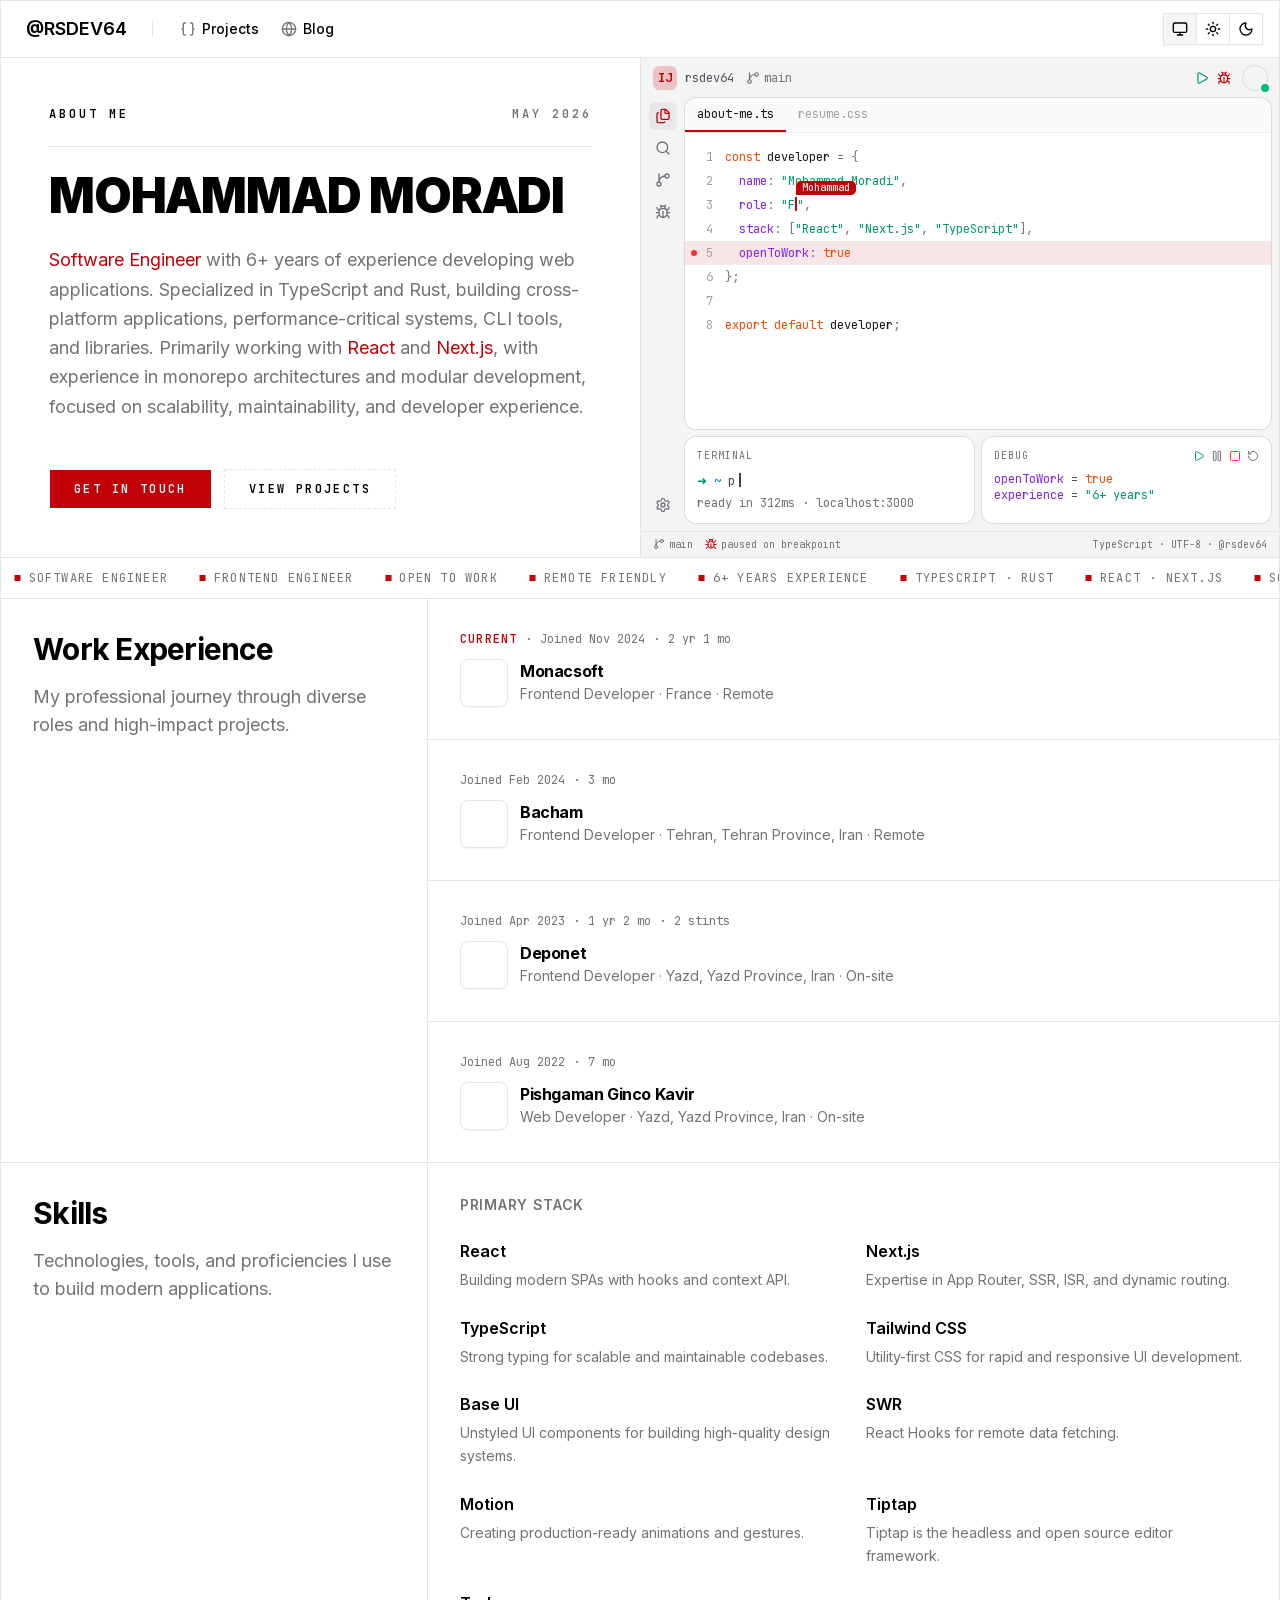
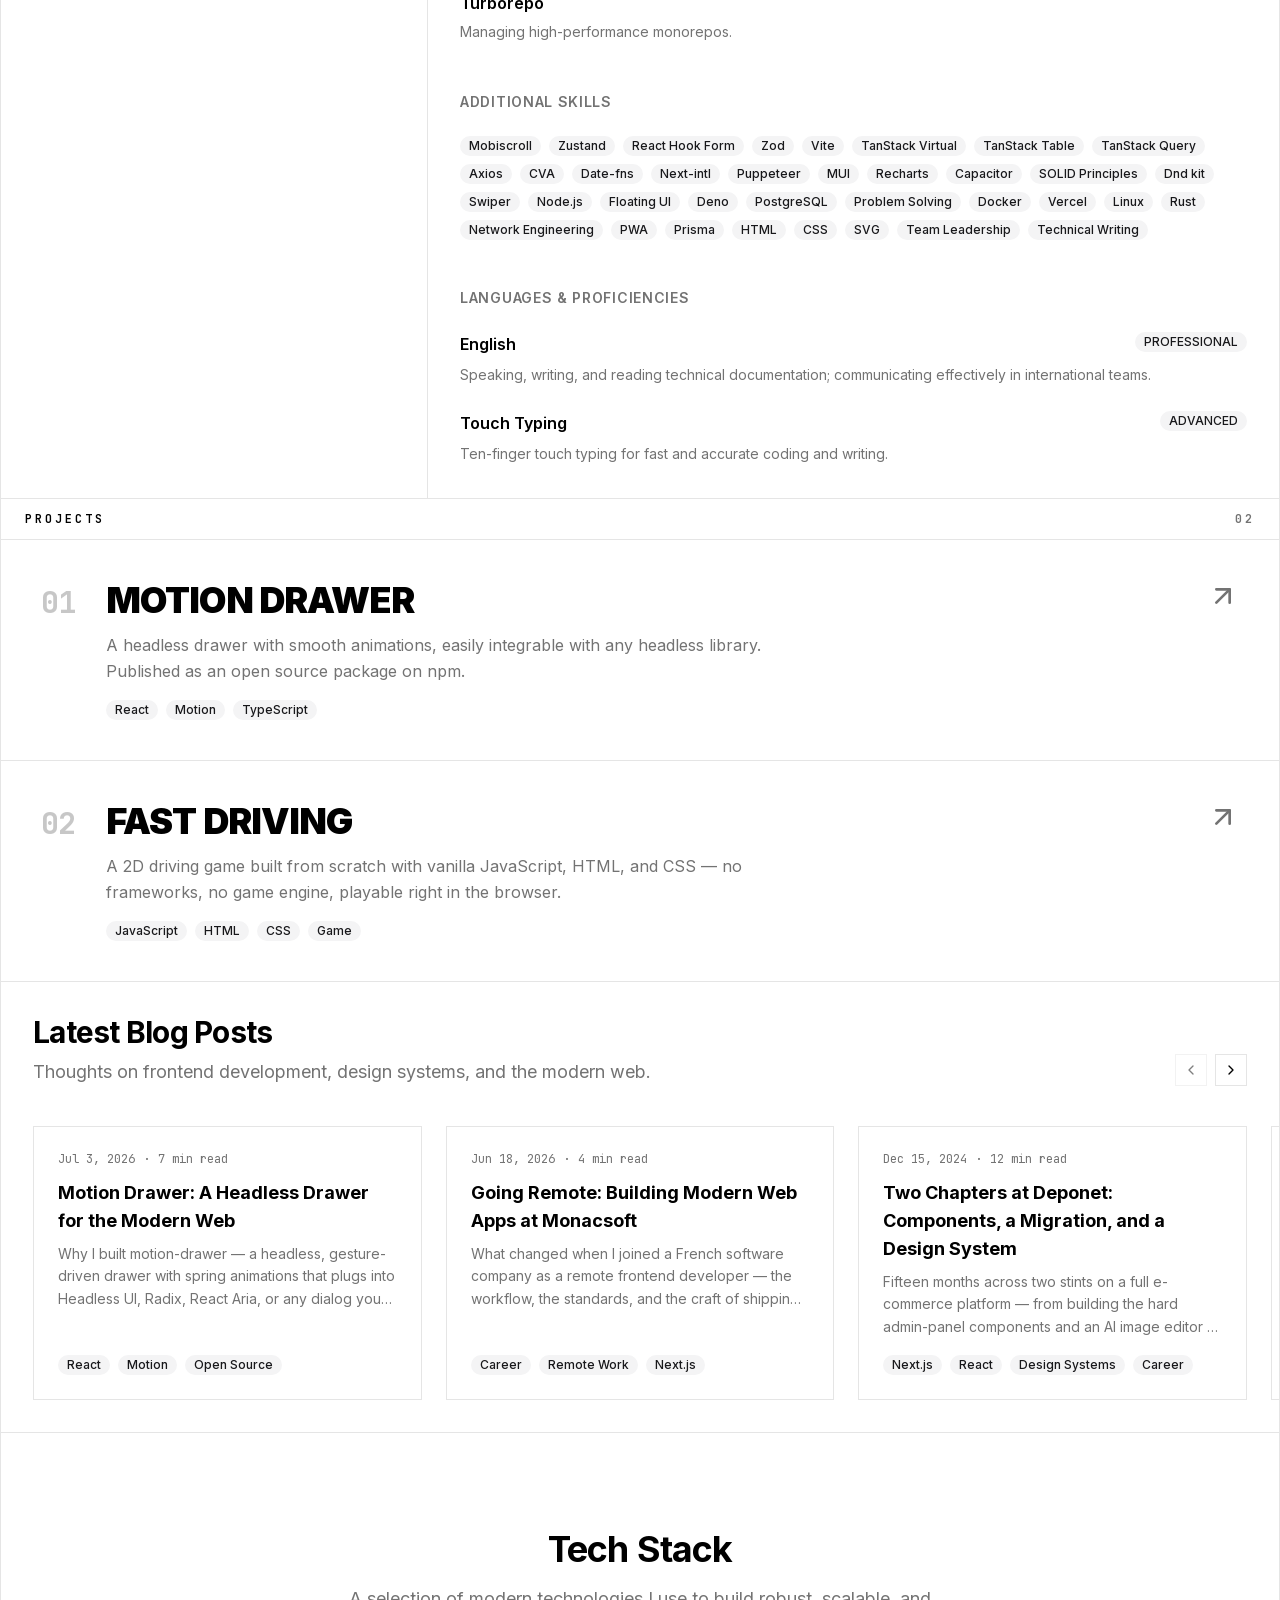
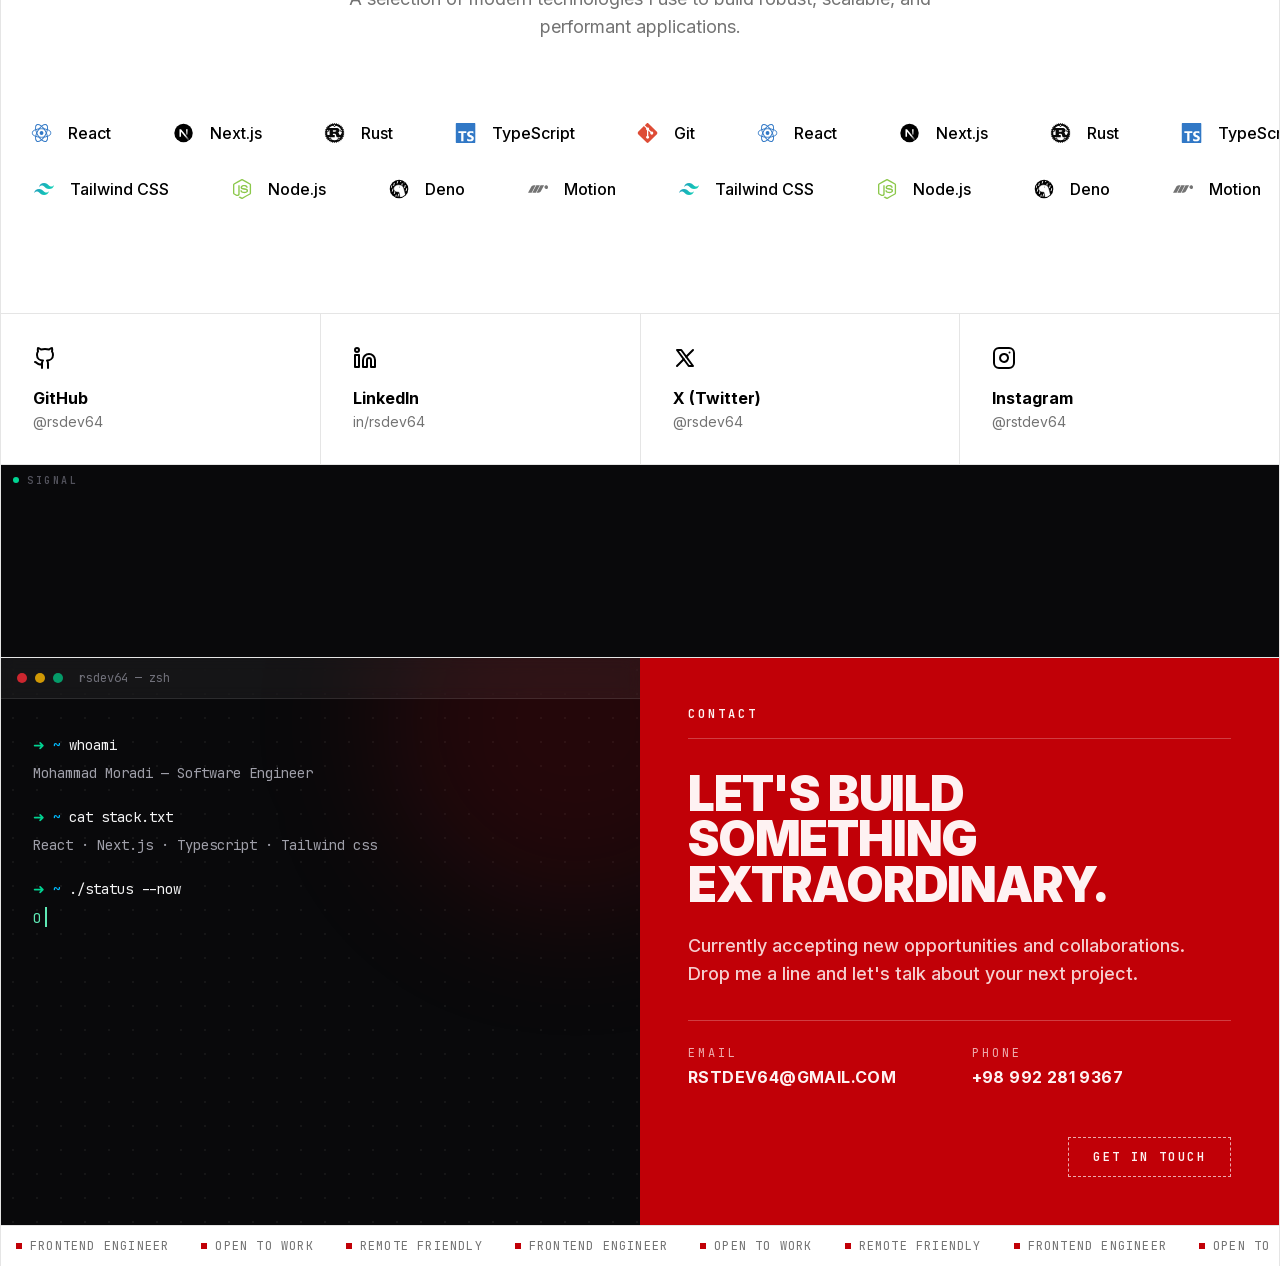
==== commit 8990a9e7: "Deploy c74c8940e61bd70056fed28ce7f3cd541c63b669 rsdev64/rsdev64@c74c8940e61bd70056fed28ce7f3cd541c63" ====
--- a/index.html
+++ b/index.html
@@ -1,4 +1,4 @@
-<!DOCTYPE html><html lang="en" dir="ltr" data-scroll-behavior="smooth"><head><meta charSet="utf-8"/><meta name="viewport" content="width=device-width, initial-scale=1, maximum-scale=1"/><link rel="preload" href="/_next/static/media/70bc3e132a0a741e-s.p.3t6q91iet4nsy.woff2" as="font" crossorigin="" type="font/woff2"/><link rel="preload" href="/_next/static/media/83afe278b6a6bb3c-s.p.2bn3s6zvc0dyp.woff2" as="font" crossorigin="" type="font/woff2"/><link rel="preload" href="/_next/static/media/iranyekanwebblackfanum-s.p.34efqxe65znro.woff" as="font" crossorigin="" type="font/woff"/><link rel="preload" href="/_next/static/media/iranyekanwebboldfanum-s.p.2jmz1aonr2gmy.woff" as="font" crossorigin="" type="font/woff"/><link rel="preload" href="/_next/static/media/iranyekanwebextrablackfanum-s.p.3snr5pbdcvkki.woff" as="font" crossorigin="" type="font/woff"/><link rel="preload" href="/_next/static/media/iranyekanwebextraboldfanum-s.p.2f82zl4um8l-7.woff" as="font" crossorigin="" type="font/woff"/><link rel="preload" href="/_next/static/media/iranyekanweblightfanum-s.p.2ef8rv5kcn76q.woff" as="font" crossorigin="" type="font/woff"/><link rel="preload" href="/_next/static/media/iranyekanwebmediumfanum-s.p.3w5ihjn_y988w.woff" as="font" crossorigin="" type="font/woff"/><link rel="preload" href="/_next/static/media/iranyekanwebregularfanum-s.p.0-u-96ql351qt.woff" as="font" crossorigin="" type="font/woff"/><link rel="preload" href="/_next/static/media/iranyekanwebthinfanum-s.p.1mruqm31rt6rv.woff" as="font" crossorigin="" type="font/woff"/><link rel="stylesheet" href="/_next/static/chunks/33yajgvoqvocm.css" data-precedence="next"/><link rel="stylesheet" href="/_next/static/chunks/1igf0s7olb-0a.css" data-precedence="next"/><link rel="preload" as="script" fetchPriority="low" href="/_next/static/chunks/2g49ir6_3u95x.js"/><script src="/_next/static/chunks/2-heb4zakw7ga.js" async=""></script><script src="/_next/static/chunks/18q_bidehvl9h.js" async=""></script><script src="/_next/static/chunks/112j4_ui7siok.js" async=""></script><script src="/_next/static/chunks/2brd7eyisotcl.js" async=""></script><script src="/_next/static/chunks/turbopack-3972i4ugce8jl.js" async=""></script><script src="/_next/static/chunks/24r34a-n32hqc.js" async=""></script><script src="/_next/static/chunks/43vlts6fa95uy.js" async=""></script><script src="/_next/static/chunks/3lsiycls8h2s7.js" async=""></script><script src="/_next/static/chunks/0njh_wy68exc9.js" async=""></script><script src="/_next/static/chunks/0dq4l9zjdopuz.js" async=""></script><script src="/_next/static/chunks/2k2rfcnlc3oj0.js" async=""></script><script src="/_next/static/chunks/12wa4cy99gwru.js" async=""></script><script src="/_next/static/chunks/420_7dtlf0mxm.js" async=""></script><script src="/_next/static/chunks/0f20kw_tsl8we.js" async=""></script><script src="/_next/static/chunks/1516zob-ner-4.js" async=""></script><script src="/_next/static/chunks/1-scfq85pf1b1.js" async=""></script><script src="/_next/static/chunks/2nyti7--oj_j9.js" async=""></script><meta name="next-size-adjust" content=""/><meta name="theme-color" content="white"/><meta name="theme-color" content="hsl(0 0% 12%)"/><title>Mohammad Moradi | Software Engineer</title><meta name="description" content="Mohammad Moradi is a frontend engineer with over 6 years of experience specializing in TypeScript and Rust, building high-performance web applications."/><link rel="manifest" href="/manifest.webmanifest"/><meta name="robots" content="index, follow"/><meta name="googlebot" content="index, follow, max-video-preview:-1, max-image-preview:large, max-snippet:-1"/><link rel="canonical" href="https://rsdev64.github.io/"/><meta property="og:title" content="Mohammad Moradi | Software Engineer"/><meta property="og:description" content="Mohammad Moradi is a frontend engineer with over 6 years of experience specializing in TypeScript and Rust, building high-performance web applications."/><meta property="og:url" content="https://rsdev64.github.io/"/><meta property="og:site_name" content="Mohammad Moradi | Software Engineer"/><meta property="og:locale" content="en"/><meta property="og:image" content="https://rsdev64.github.io/images/me.jpg"/><meta property="og:image:width" content="1024"/><meta property="og:image:height" content="1024"/><meta property="og:image:alt" content="Mohammad Moradi | Software Engineer"/><meta property="og:type" content="website"/><meta name="twitter:card" content="summary_large_image"/><meta name="twitter:title" content="Mohammad Moradi | Software Engineer"/><meta name="twitter:description" content="Mohammad Moradi is a frontend engineer with over 6 years of experience specializing in TypeScript and Rust, building high-performance web applications."/><meta name="twitter:image" content="https://rsdev64.github.io/images/me.jpg"/><link rel="icon" href="/favicon.ico?favicon.2ojoghhsay4k0.ico" sizes="48x48" type="image/x-icon"/><link rel="icon" href="/icon1.png?icon1.2a_h8i9j4f7ds.png" sizes="16x16" type="image/png"/><link rel="icon" href="/icon2.png?icon2.124i15350n94v.png" sizes="32x32" type="image/png"/><link rel="apple-touch-icon" href="/apple-icon.png?apple-icon.33rp9ye8hk8vn.png" sizes="180x180" type="image/png"/><script src="/_next/static/chunks/0cz1d0mv5g_q7.js" noModule=""></script></head><body class="font-sans antialiased jetbrains_mono_6104e6b7-module__s6uLTa__variable inter_fd091ad6-module__giF-bG__variable"><div hidden=""><!--$--><!--/$--></div><script>((a,b,c,d,e,f,g,h)=>{let i=document.documentElement,j=["light","dark"];function k(b){var c;(Array.isArray(a)?a:[a]).forEach(a=>{let c="class"===a,d=c&&f?e.map(a=>f[a]||a):e;c?(i.classList.remove(...d),i.classList.add(f&&f[b]?f[b]:b)):i.setAttribute(a,b)}),c=b,h&&j.includes(c)&&(i.style.colorScheme=c)}if(d)k(d);else try{let a=localStorage.getItem(b)||c,d=g&&"system"===a?window.matchMedia("(prefers-color-scheme: dark)").matches?"dark":"light":a;k(d)}catch(a){}})("class","theme","system",null,["light","dark"],null,true,true)</script><style>
+<!DOCTYPE html><html lang="en" dir="ltr" data-scroll-behavior="smooth"><head><meta charSet="utf-8"/><meta name="viewport" content="width=device-width, initial-scale=1, maximum-scale=1"/><link rel="preload" href="/_next/static/media/70bc3e132a0a741e-s.p.3t6q91iet4nsy.woff2" as="font" crossorigin="" type="font/woff2"/><link rel="preload" href="/_next/static/media/83afe278b6a6bb3c-s.p.2bn3s6zvc0dyp.woff2" as="font" crossorigin="" type="font/woff2"/><link rel="preload" href="/_next/static/media/iranyekanwebblackfanum-s.p.34efqxe65znro.woff" as="font" crossorigin="" type="font/woff"/><link rel="preload" href="/_next/static/media/iranyekanwebboldfanum-s.p.2jmz1aonr2gmy.woff" as="font" crossorigin="" type="font/woff"/><link rel="preload" href="/_next/static/media/iranyekanwebextrablackfanum-s.p.3snr5pbdcvkki.woff" as="font" crossorigin="" type="font/woff"/><link rel="preload" href="/_next/static/media/iranyekanwebextraboldfanum-s.p.2f82zl4um8l-7.woff" as="font" crossorigin="" type="font/woff"/><link rel="preload" href="/_next/static/media/iranyekanweblightfanum-s.p.2ef8rv5kcn76q.woff" as="font" crossorigin="" type="font/woff"/><link rel="preload" href="/_next/static/media/iranyekanwebmediumfanum-s.p.3w5ihjn_y988w.woff" as="font" crossorigin="" type="font/woff"/><link rel="preload" href="/_next/static/media/iranyekanwebregularfanum-s.p.0-u-96ql351qt.woff" as="font" crossorigin="" type="font/woff"/><link rel="preload" href="/_next/static/media/iranyekanwebthinfanum-s.p.1mruqm31rt6rv.woff" as="font" crossorigin="" type="font/woff"/><link rel="stylesheet" href="/_next/static/chunks/33yajgvoqvocm.css" data-precedence="next"/><link rel="stylesheet" href="/_next/static/chunks/3rzjxryf50co2.css" data-precedence="next"/><link rel="preload" as="script" fetchPriority="low" href="/_next/static/chunks/2g49ir6_3u95x.js"/><script src="/_next/static/chunks/2-heb4zakw7ga.js" async=""></script><script src="/_next/static/chunks/18q_bidehvl9h.js" async=""></script><script src="/_next/static/chunks/112j4_ui7siok.js" async=""></script><script src="/_next/static/chunks/2brd7eyisotcl.js" async=""></script><script src="/_next/static/chunks/turbopack-3972i4ugce8jl.js" async=""></script><script src="/_next/static/chunks/24r34a-n32hqc.js" async=""></script><script src="/_next/static/chunks/43vlts6fa95uy.js" async=""></script><script src="/_next/static/chunks/3lsiycls8h2s7.js" async=""></script><script src="/_next/static/chunks/0njh_wy68exc9.js" async=""></script><script src="/_next/static/chunks/0dq4l9zjdopuz.js" async=""></script><script src="/_next/static/chunks/2k2rfcnlc3oj0.js" async=""></script><script src="/_next/static/chunks/12wa4cy99gwru.js" async=""></script><script src="/_next/static/chunks/420_7dtlf0mxm.js" async=""></script><script src="/_next/static/chunks/0f20kw_tsl8we.js" async=""></script><script src="/_next/static/chunks/1516zob-ner-4.js" async=""></script><script src="/_next/static/chunks/1-scfq85pf1b1.js" async=""></script><script src="/_next/static/chunks/1hn32lk7i3mr1.js" async=""></script><meta name="next-size-adjust" content=""/><meta name="theme-color" content="white"/><meta name="theme-color" content="hsl(0 0% 12%)"/><title>Mohammad Moradi | Software Engineer</title><meta name="description" content="Mohammad Moradi is a frontend engineer with over 6 years of experience specializing in TypeScript and Rust, building high-performance web applications."/><link rel="manifest" href="/manifest.webmanifest"/><meta name="robots" content="index, follow"/><meta name="googlebot" content="index, follow, max-video-preview:-1, max-image-preview:large, max-snippet:-1"/><link rel="canonical" href="https://rsdev64.github.io/"/><meta property="og:title" content="Mohammad Moradi | Software Engineer"/><meta property="og:description" content="Mohammad Moradi is a frontend engineer with over 6 years of experience specializing in TypeScript and Rust, building high-performance web applications."/><meta property="og:url" content="https://rsdev64.github.io/"/><meta property="og:site_name" content="Mohammad Moradi | Software Engineer"/><meta property="og:locale" content="en"/><meta property="og:image" content="https://rsdev64.github.io/images/me.jpg"/><meta property="og:image:width" content="1024"/><meta property="og:image:height" content="1024"/><meta property="og:image:alt" content="Mohammad Moradi | Software Engineer"/><meta property="og:type" content="website"/><meta name="twitter:card" content="summary_large_image"/><meta name="twitter:title" content="Mohammad Moradi | Software Engineer"/><meta name="twitter:description" content="Mohammad Moradi is a frontend engineer with over 6 years of experience specializing in TypeScript and Rust, building high-performance web applications."/><meta name="twitter:image" content="https://rsdev64.github.io/images/me.jpg"/><link rel="icon" href="/favicon.ico?favicon.2ojoghhsay4k0.ico" sizes="48x48" type="image/x-icon"/><link rel="icon" href="/icon1.png?icon1.2a_h8i9j4f7ds.png" sizes="16x16" type="image/png"/><link rel="icon" href="/icon2.png?icon2.124i15350n94v.png" sizes="32x32" type="image/png"/><link rel="apple-touch-icon" href="/apple-icon.png?apple-icon.33rp9ye8hk8vn.png" sizes="180x180" type="image/png"/><script src="/_next/static/chunks/0cz1d0mv5g_q7.js" noModule=""></script></head><body class="font-sans antialiased jetbrains_mono_6104e6b7-module__s6uLTa__variable inter_fd091ad6-module__giF-bG__variable"><div hidden=""><!--$--><!--/$--></div><script>((a,b,c,d,e,f,g,h)=>{let i=document.documentElement,j=["light","dark"];function k(b){var c;(Array.isArray(a)?a:[a]).forEach(a=>{let c="class"===a,d=c&&f?e.map(a=>f[a]||a):e;c?(i.classList.remove(...d),i.classList.add(f&&f[b]?f[b]:b)):i.setAttribute(a,b)}),c=b,h&&j.includes(c)&&(i.style.colorScheme=c)}if(d)k(d);else try{let a=localStorage.getItem(b)||c,d=g&&"system"===a?window.matchMedia("(prefers-color-scheme: dark)").matches?"dark":"light":a;k(d)}catch(a){}})("class","theme","system",null,["light","dark"],null,true,true)</script><style>
 :root {
   --bprogress-color: var(--color-primary);
   --bprogress-height: 3px;
@@ -119,4 +119,4 @@
   from { left: -80%; width: 80%; }
   to { left: 110%; width: 10%; }
 }
-</style><!--$!--><template data-dgst="BAILOUT_TO_CLIENT_SIDE_RENDERING"></template><!--/$--><div><header class="border-y bg-background sticky top-0 z-2"><div class="mx-auto flex h-14 w-full max-w-7xl items-center border-x px-2 xl:px-4"><a role="button" tabindex="0" data-slot="button" class="group/button inline-flex shrink-0 items-center justify-center border border-transparent bg-clip-padding whitespace-nowrap transition-all outline-none select-none focus-visible:border-ring focus-visible:ring-3 focus-visible:ring-ring/50 active:not-aria-[haspopup]:translate-y-px disabled:pointer-events-none disabled:opacity-50 aria-invalid:border-destructive aria-invalid:ring-3 aria-invalid:ring-destructive/20 dark:aria-invalid:border-destructive/50 dark:aria-invalid:ring-destructive/40 [&amp;_svg]:pointer-events-none [&amp;_svg]:shrink-0 [&amp;_svg:not([class*=&#x27;size-&#x27;])]:size-4 cursor-pointer hover:bg-muted hover:text-foreground aria-expanded:bg-muted aria-expanded:text-foreground dark:hover:bg-muted/50 h-10 gap-1.5 has-data-[icon=inline-end]:pr-2 has-data-[icon=inline-start]:pl-2 px-2 text-lg font-semibold uppercase" href="/">@RSDEV64</a><div data-orientation="vertical" role="separator" aria-orientation="vertical" data-slot="separator" class="bg-border shrink-0 data-horizontal:h-px data-horizontal:w-full data-vertical:w-px data-vertical:self-stretch mx-4 my-auto hidden h-4 md:block"></div><nav class="hidden md:block"><ol class="flex"><ol><a role="button" tabindex="0" data-slot="button" class="group/button inline-flex shrink-0 items-center justify-center border border-transparent bg-clip-padding text-sm font-medium whitespace-nowrap transition-all outline-none select-none focus-visible:border-ring focus-visible:ring-3 focus-visible:ring-ring/50 active:not-aria-[haspopup]:translate-y-px disabled:pointer-events-none disabled:opacity-50 aria-invalid:border-destructive aria-invalid:ring-3 aria-invalid:ring-destructive/20 dark:aria-invalid:border-destructive/50 dark:aria-invalid:ring-destructive/40 [&amp;_svg]:pointer-events-none [&amp;_svg]:shrink-0 [&amp;_svg:not([class*=&#x27;size-&#x27;])]:size-4 cursor-pointer hover:bg-muted hover:text-foreground aria-expanded:bg-muted aria-expanded:text-foreground dark:hover:bg-muted/50 h-10 gap-1.5 px-2.5 has-data-[icon=inline-end]:pr-2 has-data-[icon=inline-start]:pl-2" href="/#projects"><svg xmlns="http://www.w3.org/2000/svg" width="24" height="24" viewBox="0 0 24 24" fill="none" stroke="currentColor" stroke-width="2" stroke-linecap="round" stroke-linejoin="round" class="lucide lucide-braces text-muted-foreground size-4" aria-hidden="true"><path d="M8 3H7a2 2 0 0 0-2 2v5a2 2 0 0 1-2 2 2 2 0 0 1 2 2v5c0 1.1.9 2 2 2h1"></path><path d="M16 21h1a2 2 0 0 0 2-2v-5c0-1.1.9-2 2-2a2 2 0 0 1-2-2V5a2 2 0 0 0-2-2h-1"></path></svg>Projects</a></ol><ol><a role="button" tabindex="0" data-slot="button" class="group/button inline-flex shrink-0 items-center justify-center border border-transparent bg-clip-padding text-sm font-medium whitespace-nowrap transition-all outline-none select-none focus-visible:border-ring focus-visible:ring-3 focus-visible:ring-ring/50 active:not-aria-[haspopup]:translate-y-px disabled:pointer-events-none disabled:opacity-50 aria-invalid:border-destructive aria-invalid:ring-3 aria-invalid:ring-destructive/20 dark:aria-invalid:border-destructive/50 dark:aria-invalid:ring-destructive/40 [&amp;_svg]:pointer-events-none [&amp;_svg]:shrink-0 [&amp;_svg:not([class*=&#x27;size-&#x27;])]:size-4 cursor-pointer hover:bg-muted hover:text-foreground aria-expanded:bg-muted aria-expanded:text-foreground dark:hover:bg-muted/50 h-10 gap-1.5 px-2.5 has-data-[icon=inline-end]:pr-2 has-data-[icon=inline-start]:pl-2" href="/blog/"><svg xmlns="http://www.w3.org/2000/svg" width="24" height="24" viewBox="0 0 24 24" fill="none" stroke="currentColor" stroke-width="2" stroke-linecap="round" stroke-linejoin="round" class="lucide lucide-globe text-muted-foreground size-4" aria-hidden="true"><circle cx="12" cy="12" r="10"></circle><path d="M12 2a14.5 14.5 0 0 0 0 20 14.5 14.5 0 0 0 0-20"></path><path d="M2 12h20"></path></svg>Blog</a></ol></ol></nav><div class="ms-auto flex items-center md:gap-2"><div data-orientation="horizontal" role="group" data-slot="toggle-group" data-variant="outline" data-spacing="0" class="group/toggle-group w-fit flex-row items-center gap-[--spacing(var(--gap))] data-vertical:flex-col data-vertical:items-stretch data-[spacing=0]:data-[variant=outline]:shadow-xs hidden md:flex" style="--gap:0"><button type="button" aria-disabled="false" tabindex="-1" aria-pressed="false" data-slot="tooltip-trigger" data-variant="outline" data-size="sm" data-spacing="0" aria-label="System" id="base-ui-_R_6lhivalb_" data-base-ui-tooltip-trigger="" class="shrink-0 group-data-[spacing=0]/toggle-group:px-2 group-data-[spacing=0]/toggle-group:shadow-none focus:z-10 focus-visible:z-10 group-data-[spacing=0]/toggle-group:has-data-[icon=inline-end]:pe-1.5 group-data-[spacing=0]/toggle-group:has-data-[icon=inline-start]:ps-1.5 group-data-horizontal/toggle-group:data-[spacing=0]:data-[variant=outline]:border-s-0 group-data-vertical/toggle-group:data-[spacing=0]:data-[variant=outline]:border-t-0 group-data-horizontal/toggle-group:data-[spacing=0]:data-[variant=outline]:first:border-s group-data-vertical/toggle-group:data-[spacing=0]:data-[variant=outline]:first:border-t group/toggle active:not-aria-[haspopup]:translate-y-px inline-flex items-center justify-center gap-1 text-sm font-medium whitespace-nowrap transition-[color,box-shadow] outline-none hover:text-foreground focus-visible:border-ring focus-visible:ring-[3px] focus-visible:ring-ring/50 disabled:pointer-events-none disabled:opacity-50 aria-invalid:border-destructive aria-invalid:ring-destructive/20 dark:aria-invalid:ring-destructive/40 [&amp;_svg]:pointer-events-none [&amp;_svg]:shrink-0 [&amp;_svg:not([class*=&#x27;size-&#x27;])]:size-4 border border-input bg-transparent hover:bg-muted aria-pressed:bg-muted h-8 min-w-8 px-2.5 has-data-[icon=inline-end]:pe-1.5 has-data-[icon=inline-start]:ps-1.5"><svg xmlns="http://www.w3.org/2000/svg" width="24" height="24" viewBox="0 0 24 24" fill="none" stroke="currentColor" stroke-width="2" stroke-linecap="round" stroke-linejoin="round" class="lucide lucide-monitor" aria-hidden="true"><rect width="20" height="14" x="2" y="3" rx="2"></rect><line x1="8" x2="16" y1="21" y2="21"></line><line x1="12" x2="12" y1="17" y2="21"></line></svg><span class="sr-only">System</span></button><button type="button" aria-disabled="false" tabindex="-1" aria-pressed="false" data-slot="tooltip-trigger" data-variant="outline" data-size="sm" data-spacing="0" aria-label="Light" id="base-ui-_R_6phivalb_" data-base-ui-tooltip-trigger="" class="shrink-0 group-data-[spacing=0]/toggle-group:px-2 group-data-[spacing=0]/toggle-group:shadow-none focus:z-10 focus-visible:z-10 group-data-[spacing=0]/toggle-group:has-data-[icon=inline-end]:pe-1.5 group-data-[spacing=0]/toggle-group:has-data-[icon=inline-start]:ps-1.5 group-data-horizontal/toggle-group:data-[spacing=0]:data-[variant=outline]:border-s-0 group-data-vertical/toggle-group:data-[spacing=0]:data-[variant=outline]:border-t-0 group-data-horizontal/toggle-group:data-[spacing=0]:data-[variant=outline]:first:border-s group-data-vertical/toggle-group:data-[spacing=0]:data-[variant=outline]:first:border-t group/toggle active:not-aria-[haspopup]:translate-y-px inline-flex items-center justify-center gap-1 text-sm font-medium whitespace-nowrap transition-[color,box-shadow] outline-none hover:text-foreground focus-visible:border-ring focus-visible:ring-[3px] focus-visible:ring-ring/50 disabled:pointer-events-none disabled:opacity-50 aria-invalid:border-destructive aria-invalid:ring-destructive/20 dark:aria-invalid:ring-destructive/40 [&amp;_svg]:pointer-events-none [&amp;_svg]:shrink-0 [&amp;_svg:not([class*=&#x27;size-&#x27;])]:size-4 border border-input bg-transparent hover:bg-muted aria-pressed:bg-muted h-8 min-w-8 px-2.5 has-data-[icon=inline-end]:pe-1.5 has-data-[icon=inline-start]:ps-1.5"><svg xmlns="http://www.w3.org/2000/svg" width="24" height="24" viewBox="0 0 24 24" fill="none" stroke="currentColor" stroke-width="2" stroke-linecap="round" stroke-linejoin="round" class="lucide lucide-sun" aria-hidden="true"><circle cx="12" cy="12" r="4"></circle><path d="M12 2v2"></path><path d="M12 20v2"></path><path d="m4.93 4.93 1.41 1.41"></path><path d="m17.66 17.66 1.41 1.41"></path><path d="M2 12h2"></path><path d="M20 12h2"></path><path d="m6.34 17.66-1.41 1.41"></path><path d="m19.07 4.93-1.41 1.41"></path></svg><span class="sr-only">Light</span></button><button type="button" aria-disabled="false" tabindex="-1" aria-pressed="false" data-slot="tooltip-trigger" data-variant="outline" data-size="sm" data-spacing="0" aria-label="Dark" id="base-ui-_R_6thivalb_" data-base-ui-tooltip-trigger="" class="shrink-0 group-data-[spacing=0]/toggle-group:px-2 group-data-[spacing=0]/toggle-group:shadow-none focus:z-10 focus-visible:z-10 group-data-[spacing=0]/toggle-group:has-data-[icon=inline-end]:pe-1.5 group-data-[spacing=0]/toggle-group:has-data-[icon=inline-start]:ps-1.5 group-data-horizontal/toggle-group:data-[spacing=0]:data-[variant=outline]:border-s-0 group-data-vertical/toggle-group:data-[spacing=0]:data-[variant=outline]:border-t-0 group-data-horizontal/toggle-group:data-[spacing=0]:data-[variant=outline]:first:border-s group-data-vertical/toggle-group:data-[spacing=0]:data-[variant=outline]:first:border-t group/toggle active:not-aria-[haspopup]:translate-y-px inline-flex items-center justify-center gap-1 text-sm font-medium whitespace-nowrap transition-[color,box-shadow] outline-none hover:text-foreground focus-visible:border-ring focus-visible:ring-[3px] focus-visible:ring-ring/50 disabled:pointer-events-none disabled:opacity-50 aria-invalid:border-destructive aria-invalid:ring-destructive/20 dark:aria-invalid:ring-destructive/40 [&amp;_svg]:pointer-events-none [&amp;_svg]:shrink-0 [&amp;_svg:not([class*=&#x27;size-&#x27;])]:size-4 border border-input bg-transparent hover:bg-muted aria-pressed:bg-muted h-8 min-w-8 px-2.5 has-data-[icon=inline-end]:pe-1.5 has-data-[icon=inline-start]:ps-1.5"><svg xmlns="http://www.w3.org/2000/svg" width="24" height="24" viewBox="0 0 24 24" fill="none" stroke="currentColor" stroke-width="2" stroke-linecap="round" stroke-linejoin="round" class="lucide lucide-moon" aria-hidden="true"><path d="M20.985 12.486a9 9 0 1 1-9.473-9.472c.405-.022.617.46.402.803a6 6 0 0 0 8.268 8.268c.344-.215.825-.004.803.401"></path></svg><span class="sr-only">Dark</span></button></div><button class="hover:bg-muted flex h-10 w-10 items-center justify-center rounded-md focus-visible:outline-none md:hidden" aria-label="Toggle Menu"><svg viewBox="0 0 24 24" width="24" height="24" fill="none" preserveAspectRatio="none"><line x1="4" y1="6" x2="20" y2="6" stroke="currentColor" stroke-width="2" vector-effect="non-scaling-stroke" style="transform:none;transform-origin:50% 50%;transform-box:fill-box"></line><line x1="4" y1="12" x2="20" y2="12" stroke="currentColor" stroke-width="2" vector-effect="non-scaling-stroke" opacity="1"></line><line x1="4" y1="18" x2="20" y2="18" stroke="currentColor" stroke-width="2" vector-effect="non-scaling-stroke" style="transform:none;transform-origin:50% 50%;transform-box:fill-box"></line></svg></button></div></div></header><div class="relative z-1 mx-auto min-h-svh w-full max-w-7xl border-x"><div class="bg-background min-h-screen"><section class="grid grid-cols-1 lg:grid-cols-2 border-b"><div class="flex flex-col p-6 md:p-10 lg:p-12"><div class="flex items-center justify-between gap-4 font-mono text-xs font-semibold tracking-[0.25em] uppercase"><span>About me</span><span class="text-muted-foreground">May 2026</span></div><hr class="my-6"/><h1 class="text-4xl leading-[1.05] font-black tracking-tight uppercase md:text-5xl">Mohammad Moradi</h1><p class="text-muted-foreground mt-6 max-w-xl text-lg leading-relaxed"><span class="text-primary">Software Engineer</span> with 6+ years of experience developing web applications. Specialized in TypeScript and Rust, building cross-platform applications, performance-critical systems, CLI tools, and libraries. Primarily working with <span class="text-primary">React</span> and <span class="text-primary">Next.js</span>, with experience in monorepo architectures and modular development, focused on scalability, maintainability, and developer experience.</p><div class="mt-10 grid grid-cols-1 gap-3 sm:grid-cols-[auto_auto_1fr] lg:mt-12"><a role="button" tabindex="0" data-slot="button" class="group/button inline-flex shrink-0 items-center justify-center border border-transparent bg-clip-padding whitespace-nowrap transition-all outline-none select-none focus-visible:border-ring focus-visible:ring-3 focus-visible:ring-ring/50 active:not-aria-[haspopup]:translate-y-px disabled:pointer-events-none disabled:opacity-50 aria-invalid:border-destructive aria-invalid:ring-3 aria-invalid:ring-destructive/20 dark:aria-invalid:border-destructive/50 dark:aria-invalid:ring-destructive/40 [&amp;_svg]:pointer-events-none [&amp;_svg]:shrink-0 [&amp;_svg:not([class*=&#x27;size-&#x27;])]:size-4 cursor-pointer bg-primary text-primary-foreground hover:bg-primary/80 h-10 gap-1.5 has-data-[icon=inline-end]:pr-2 has-data-[icon=inline-start]:pl-2 px-6 font-mono text-xs font-semibold tracking-[0.2em] uppercase" href="/#contact">Get in Touch</a><a role="button" tabindex="0" data-slot="button" class="group/button inline-flex shrink-0 items-center justify-center border bg-clip-padding whitespace-nowrap transition-all outline-none select-none focus-visible:border-ring focus-visible:ring-3 focus-visible:ring-ring/50 active:not-aria-[haspopup]:translate-y-px disabled:pointer-events-none disabled:opacity-50 aria-invalid:border-destructive aria-invalid:ring-3 aria-invalid:ring-destructive/20 dark:aria-invalid:border-destructive/50 dark:aria-invalid:ring-destructive/40 [&amp;_svg]:pointer-events-none [&amp;_svg]:shrink-0 [&amp;_svg:not([class*=&#x27;size-&#x27;])]:size-4 cursor-pointer border-border bg-background hover:bg-muted hover:text-foreground aria-expanded:bg-muted aria-expanded:text-foreground dark:border-input dark:bg-input/30 dark:hover:bg-input/50 h-10 gap-1.5 has-data-[icon=inline-end]:pr-2 has-data-[icon=inline-start]:pl-2 border-dashed px-6 font-mono text-xs font-semibold tracking-[0.2em] uppercase" href="/#projects">View Projects</a></div></div><div dir="ltr" class="relative flex min-h-96 flex-col overflow-hidden border-t bg-zinc-100 font-mono text-xs text-zinc-700 lg:min-h-120 lg:border-s lg:border-t-0 dark:bg-zinc-950 dark:text-zinc-300"><div class="flex items-center gap-3 px-3 py-2"><span class="flex items-center gap-2 text-zinc-600 dark:text-zinc-400"><span class="bg-primary/20 text-primary flex size-6 items-center justify-center rounded-md font-bold">IJ</span>rsdev64</span><span class="flex items-center gap-1 text-zinc-500"><svg xmlns="http://www.w3.org/2000/svg" width="24" height="24" viewBox="0 0 24 24" fill="none" stroke="currentColor" stroke-width="2" stroke-linecap="round" stroke-linejoin="round" class="lucide lucide-git-branch size-3.5" aria-hidden="true"><path d="M15 6a9 9 0 0 0-9 9V3"></path><circle cx="18" cy="6" r="3"></circle><circle cx="6" cy="18" r="3"></circle></svg>main</span><div class="ms-auto flex items-center gap-2"><svg xmlns="http://www.w3.org/2000/svg" width="24" height="24" viewBox="0 0 24 24" fill="none" stroke="currentColor" stroke-width="2" stroke-linecap="round" stroke-linejoin="round" class="lucide lucide-play size-3.5 text-emerald-600 dark:text-emerald-400" aria-hidden="true"><path d="M5 5a2 2 0 0 1 3.008-1.728l11.997 6.998a2 2 0 0 1 .003 3.458l-12 7A2 2 0 0 1 5 19z"></path></svg><svg xmlns="http://www.w3.org/2000/svg" width="24" height="24" viewBox="0 0 24 24" fill="none" stroke="currentColor" stroke-width="2" stroke-linecap="round" stroke-linejoin="round" class="lucide lucide-bug text-primary size-3.5" aria-hidden="true"><path d="M12 20v-9"></path><path d="M14 7a4 4 0 0 1 4 4v3a6 6 0 0 1-12 0v-3a4 4 0 0 1 4-4z"></path><path d="M14.12 3.88 16 2"></path><path d="M21 21a4 4 0 0 0-3.81-4"></path><path d="M21 5a4 4 0 0 1-3.55 3.97"></path><path d="M22 13h-4"></path><path d="M3 21a4 4 0 0 1 3.81-4"></path><path d="M3 5a4 4 0 0 0 3.55 3.97"></path><path d="M6 13H2"></path><path d="m8 2 1.88 1.88"></path><path d="M9 7.13V6a3 3 0 1 1 6 0v1.13"></path></svg><div class="relative ms-1"><img alt="Mohammad Moradi" loading="lazy" width="24" height="24" decoding="async" data-nimg="1" class="size-6 rounded-full object-cover ring-1 ring-black/10 dark:ring-white/20" style="color:transparent" src="/_next/static/media/me.1fey25ulodddv.jpg"/><span class="absolute -right-0.5 -bottom-0.5 size-2 rounded-full bg-emerald-500 ring-2 ring-zinc-100 dark:ring-zinc-950"></span></div></div></div><div class="flex min-h-0 flex-1 gap-2 px-2 pb-2"><div class="flex flex-col items-center gap-1 py-1 text-zinc-500"><span class="text-primary rounded-md bg-black/5 p-1.5 dark:bg-white/10"><svg xmlns="http://www.w3.org/2000/svg" width="24" height="24" viewBox="0 0 24 24" fill="none" stroke="currentColor" stroke-width="2" stroke-linecap="round" stroke-linejoin="round" class="lucide lucide-files size-4" aria-hidden="true"><path d="M15 2h-4a2 2 0 0 0-2 2v11a2 2 0 0 0 2 2h8a2 2 0 0 0 2-2V8"></path><path d="M16.706 2.706A2.4 2.4 0 0 0 15 2v5a1 1 0 0 0 1 1h5a2.4 2.4 0 0 0-.706-1.706z"></path><path d="M5 7a2 2 0 0 0-2 2v11a2 2 0 0 0 2 2h8a2 2 0 0 0 1.732-1"></path></svg></span><span class="rounded-md p-1.5"><svg xmlns="http://www.w3.org/2000/svg" width="24" height="24" viewBox="0 0 24 24" fill="none" stroke="currentColor" stroke-width="2" stroke-linecap="round" stroke-linejoin="round" class="lucide lucide-search size-4" aria-hidden="true"><path d="m21 21-4.34-4.34"></path><circle cx="11" cy="11" r="8"></circle></svg></span><span class="rounded-md p-1.5"><svg xmlns="http://www.w3.org/2000/svg" width="24" height="24" viewBox="0 0 24 24" fill="none" stroke="currentColor" stroke-width="2" stroke-linecap="round" stroke-linejoin="round" class="lucide lucide-git-branch size-4" aria-hidden="true"><path d="M15 6a9 9 0 0 0-9 9V3"></path><circle cx="18" cy="6" r="3"></circle><circle cx="6" cy="18" r="3"></circle></svg></span><span class="rounded-md p-1.5"><svg xmlns="http://www.w3.org/2000/svg" width="24" height="24" viewBox="0 0 24 24" fill="none" stroke="currentColor" stroke-width="2" stroke-linecap="round" stroke-linejoin="round" class="lucide lucide-bug size-4" aria-hidden="true"><path d="M12 20v-9"></path><path d="M14 7a4 4 0 0 1 4 4v3a6 6 0 0 1-12 0v-3a4 4 0 0 1 4-4z"></path><path d="M14.12 3.88 16 2"></path><path d="M21 21a4 4 0 0 0-3.81-4"></path><path d="M21 5a4 4 0 0 1-3.55 3.97"></path><path d="M22 13h-4"></path><path d="M3 21a4 4 0 0 1 3.81-4"></path><path d="M3 5a4 4 0 0 0 3.55 3.97"></path><path d="M6 13H2"></path><path d="m8 2 1.88 1.88"></path><path d="M9 7.13V6a3 3 0 1 1 6 0v1.13"></path></svg></span><span class="mt-auto rounded-md p-1.5"><svg xmlns="http://www.w3.org/2000/svg" width="24" height="24" viewBox="0 0 24 24" fill="none" stroke="currentColor" stroke-width="2" stroke-linecap="round" stroke-linejoin="round" class="lucide lucide-settings size-4" aria-hidden="true"><path d="M9.671 4.136a2.34 2.34 0 0 1 4.659 0 2.34 2.34 0 0 0 3.319 1.915 2.34 2.34 0 0 1 2.33 4.033 2.34 2.34 0 0 0 0 3.831 2.34 2.34 0 0 1-2.33 4.033 2.34 2.34 0 0 0-3.319 1.915 2.34 2.34 0 0 1-4.659 0 2.34 2.34 0 0 0-3.32-1.915 2.34 2.34 0 0 1-2.33-4.033 2.34 2.34 0 0 0 0-3.831A2.34 2.34 0 0 1 6.35 6.051a2.34 2.34 0 0 0 3.319-1.915"></path><circle cx="12" cy="12" r="3"></circle></svg></span></div><div class="flex min-w-0 flex-1 flex-col gap-2"><div class="flex-1 overflow-hidden rounded-xl bg-white ring-1 ring-black/10 dark:bg-zinc-900 dark:ring-white/10"><div class="flex border-b border-black/5 bg-black/2 dark:border-white/5 dark:bg-white/2"><span class="border-primary flex items-center gap-2 border-b-2 px-3 py-2 text-zinc-900 dark:text-zinc-100">about-me.ts</span><span class="px-3 py-2 text-zinc-400 dark:text-zinc-600">resume.css</span></div><div class="overflow-x-auto py-3 leading-6"><div class="flex"><span class="relative w-10 shrink-0 pr-3 text-right text-zinc-400 select-none dark:text-zinc-600">1</span><span class="whitespace-pre"><span class="text-orange-600 dark:text-orange-300">const</span> <span class="text-zinc-900 dark:text-zinc-100">developer</span> <span class="text-zinc-500">= <!-- -->{</span></span></div><div class="flex"><span class="relative w-10 shrink-0 pr-3 text-right text-zinc-400 select-none dark:text-zinc-600">2</span><span class="whitespace-pre">  <span class="text-violet-600 dark:text-violet-300">name</span><span class="text-zinc-500">:</span> <span class="text-emerald-600 dark:text-emerald-300">&quot;Mohammad Moradi&quot;</span><span class="text-zinc-500">,</span></span></div><div class="flex"><span class="relative w-10 shrink-0 pr-3 text-right text-zinc-400 select-none dark:text-zinc-600">3</span><span class="whitespace-pre">  <span class="text-violet-600 dark:text-violet-300">role</span><span class="text-zinc-500">:</span> <span class="text-emerald-600 dark:text-emerald-300">&quot;<span class="relative"><span class="bg-primary text-primary-foreground text-2xs absolute -top-4 left-full -ms-px rounded-sm rounded-bl-none px-1.5 py-0.5 leading-none font-medium whitespace-nowrap">Mohammad</span><span><span class="inline-block bg-primary ms-0 h-3.5 w-[1.5px] translate-y-0.5"></span></span></span>&quot;</span><span class="text-zinc-500">,</span></span></div><div class="flex"><span class="relative w-10 shrink-0 pr-3 text-right text-zinc-400 select-none dark:text-zinc-600">4</span><span class="whitespace-pre">  <span class="text-violet-600 dark:text-violet-300">stack</span><span class="text-zinc-500">: [</span><span class="text-emerald-600 dark:text-emerald-300">&quot;React&quot;</span><span class="text-zinc-500">, </span><span class="text-emerald-600 dark:text-emerald-300">&quot;Next.js&quot;</span><span class="text-zinc-500">, </span><span class="text-emerald-600 dark:text-emerald-300">&quot;TypeScript&quot;</span><span class="text-zinc-500">],</span></span></div><div class="flex bg-primary/10"><span class="relative w-10 shrink-0 pr-3 text-right text-zinc-400 select-none dark:text-zinc-600"><span class="absolute top-1/2 left-1.5 size-1.5 -translate-y-1/2 rounded-full bg-red-500"></span>5</span><span class="whitespace-pre">  <span class="text-violet-600 dark:text-violet-300">openToWork</span><span class="text-zinc-500">:</span> <span class="text-orange-600 dark:text-orange-300">true</span></span></div><div class="flex"><span class="relative w-10 shrink-0 pr-3 text-right text-zinc-400 select-none dark:text-zinc-600">6</span><span class="whitespace-pre"><span class="text-zinc-500">};</span></span></div><div class="flex"><span class="relative w-10 shrink-0 pr-3 text-right text-zinc-400 select-none dark:text-zinc-600">7</span><span class="whitespace-pre"> </span></div><div class="flex"><span class="relative w-10 shrink-0 pr-3 text-right text-zinc-400 select-none dark:text-zinc-600">8</span><span class="whitespace-pre"><span class="text-orange-600 dark:text-orange-300">export default</span> <span class="text-zinc-900 dark:text-zinc-100">developer</span><span class="text-zinc-500">;</span></span></div></div></div><div class="grid grid-cols-1 gap-2 sm:grid-cols-2"><div class="rounded-xl bg-white p-3 ring-1 ring-black/10 dark:bg-zinc-900 dark:ring-white/10"><div class="mb-2 text-[10px] tracking-widest text-zinc-500 uppercase">Terminal</div><div class="min-h-6"><span class="text-emerald-600 dark:text-emerald-400">➜</span> <span class="text-sky-600 dark:text-sky-400">~</span> <span><span class="ms-1 inline-block w-0.5 bg-current h-3.5 translate-y-0.5"></span></span></div><div class="text-zinc-500">ready in 312ms · localhost:3000</div></div><div class="rounded-xl bg-white p-3 ring-1 ring-black/10 dark:bg-zinc-900 dark:ring-white/10"><div class="mb-2 flex items-center justify-between gap-2"><span class="text-[10px] tracking-widest text-zinc-500 uppercase">Debug</span><span class="flex items-center gap-1.5 text-zinc-500"><svg xmlns="http://www.w3.org/2000/svg" width="24" height="24" viewBox="0 0 24 24" fill="none" stroke="currentColor" stroke-width="2" stroke-linecap="round" stroke-linejoin="round" class="lucide lucide-play size-3 text-emerald-600 dark:text-emerald-400" aria-hidden="true"><path d="M5 5a2 2 0 0 1 3.008-1.728l11.997 6.998a2 2 0 0 1 .003 3.458l-12 7A2 2 0 0 1 5 19z"></path></svg><svg xmlns="http://www.w3.org/2000/svg" width="24" height="24" viewBox="0 0 24 24" fill="none" stroke="currentColor" stroke-width="2" stroke-linecap="round" stroke-linejoin="round" class="lucide lucide-pause size-3" aria-hidden="true"><rect x="14" y="3" width="5" height="18" rx="1"></rect><rect x="5" y="3" width="5" height="18" rx="1"></rect></svg><svg xmlns="http://www.w3.org/2000/svg" width="24" height="24" viewBox="0 0 24 24" fill="none" stroke="currentColor" stroke-width="2" stroke-linecap="round" stroke-linejoin="round" class="lucide lucide-square size-3 text-red-500 dark:text-red-400" aria-hidden="true"><rect width="18" height="18" x="3" y="3" rx="2"></rect></svg><svg xmlns="http://www.w3.org/2000/svg" width="24" height="24" viewBox="0 0 24 24" fill="none" stroke="currentColor" stroke-width="2" stroke-linecap="round" stroke-linejoin="round" class="lucide lucide-rotate-ccw size-3" aria-hidden="true"><path d="M3 12a9 9 0 1 0 9-9 9.75 9.75 0 0 0-6.74 2.74L3 8"></path><path d="M3 3v5h5"></path></svg></span></div><div class="text-zinc-600 dark:text-zinc-400"><span class="text-violet-600 dark:text-violet-300">openToWork</span> <!-- -->=<!-- --> <span class="text-orange-600 dark:text-orange-300">true</span></div><div class="text-zinc-600 dark:text-zinc-400"><span class="text-violet-600 dark:text-violet-300">experience</span> <!-- -->=<!-- --> <span class="text-emerald-600 dark:text-emerald-300">&quot;6+ years&quot;</span></div></div></div></div></div><div class="flex items-center gap-3 border-t border-black/5 px-3 py-1.5 text-[10px] text-zinc-500 dark:border-white/5"><span class="flex items-center gap-1"><svg xmlns="http://www.w3.org/2000/svg" width="24" height="24" viewBox="0 0 24 24" fill="none" stroke="currentColor" stroke-width="2" stroke-linecap="round" stroke-linejoin="round" class="lucide lucide-git-branch size-3" aria-hidden="true"><path d="M15 6a9 9 0 0 0-9 9V3"></path><circle cx="18" cy="6" r="3"></circle><circle cx="6" cy="18" r="3"></circle></svg>main</span><span class="flex items-center gap-1"><svg xmlns="http://www.w3.org/2000/svg" width="24" height="24" viewBox="0 0 24 24" fill="none" stroke="currentColor" stroke-width="2" stroke-linecap="round" stroke-linejoin="round" class="lucide lucide-bug text-primary size-3" aria-hidden="true"><path d="M12 20v-9"></path><path d="M14 7a4 4 0 0 1 4 4v3a6 6 0 0 1-12 0v-3a4 4 0 0 1 4-4z"></path><path d="M14.12 3.88 16 2"></path><path d="M21 21a4 4 0 0 0-3.81-4"></path><path d="M21 5a4 4 0 0 1-3.55 3.97"></path><path d="M22 13h-4"></path><path d="M3 21a4 4 0 0 1 3.81-4"></path><path d="M3 5a4 4 0 0 0 3.55 3.97"></path><path d="M6 13H2"></path><path d="m8 2 1.88 1.88"></path><path d="M9 7.13V6a3 3 0 1 1 6 0v1.13"></path></svg>paused on breakpoint</span><span class="ms-auto">TypeScript · UTF-8 <span class="max-sm:hidden">· @rsdev64</span></span></div></div><div class="text-muted-foreground border-t py-3 font-mono text-xs tracking-widest whitespace-nowrap uppercase lg:col-span-2"><ul class="sr-only"><li>Software Engineer</li><li>Frontend Engineer</li><li>Open to Work</li><li>Remote Friendly</li><li>6+ Years Experience</li><li>TypeScript · Rust</li><li>React · Next.js</li></ul><div class="flex overflow-hidden" aria-hidden="true"><ul class="flex whitespace-nowrap" style="transform:none"><li class="flex items-center gap-2 px-4"><span class="bg-primary size-1.5 shrink-0"></span>Software Engineer</li><li class="flex items-center gap-2 px-4"><span class="bg-primary size-1.5 shrink-0"></span>Frontend Engineer</li><li class="flex items-center gap-2 px-4"><span class="bg-primary size-1.5 shrink-0"></span>Open to Work</li><li class="flex items-center gap-2 px-4"><span class="bg-primary size-1.5 shrink-0"></span>Remote Friendly</li><li class="flex items-center gap-2 px-4"><span class="bg-primary size-1.5 shrink-0"></span>6+ Years Experience</li><li class="flex items-center gap-2 px-4"><span class="bg-primary size-1.5 shrink-0"></span>TypeScript · Rust</li><li class="flex items-center gap-2 px-4"><span class="bg-primary size-1.5 shrink-0"></span>React · Next.js</li><li class="flex items-center gap-2 px-4"><span class="bg-primary size-1.5 shrink-0"></span>Software Engineer</li><li class="flex items-center gap-2 px-4"><span class="bg-primary size-1.5 shrink-0"></span>Frontend Engineer</li><li class="flex items-center gap-2 px-4"><span class="bg-primary size-1.5 shrink-0"></span>Open to Work</li><li class="flex items-center gap-2 px-4"><span class="bg-primary size-1.5 shrink-0"></span>Remote Friendly</li><li class="flex items-center gap-2 px-4"><span class="bg-primary size-1.5 shrink-0"></span>6+ Years Experience</li><li class="flex items-center gap-2 px-4"><span class="bg-primary size-1.5 shrink-0"></span>TypeScript · Rust</li><li class="flex items-center gap-2 px-4"><span class="bg-primary size-1.5 shrink-0"></span>React · Next.js</li><li class="flex items-center gap-2 px-4"><span class="bg-primary size-1.5 shrink-0"></span>Software Engineer</li><li class="flex items-center gap-2 px-4"><span class="bg-primary size-1.5 shrink-0"></span>Frontend Engineer</li><li class="flex items-center gap-2 px-4"><span class="bg-primary size-1.5 shrink-0"></span>Open to Work</li><li class="flex items-center gap-2 px-4"><span class="bg-primary size-1.5 shrink-0"></span>Remote Friendly</li><li class="flex items-center gap-2 px-4"><span class="bg-primary size-1.5 shrink-0"></span>6+ Years Experience</li><li class="flex items-center gap-2 px-4"><span class="bg-primary size-1.5 shrink-0"></span>TypeScript · Rust</li><li class="flex items-center gap-2 px-4"><span class="bg-primary size-1.5 shrink-0"></span>React · Next.js</li><li class="flex items-center gap-2 px-4"><span class="bg-primary size-1.5 shrink-0"></span>Software Engineer</li><li class="flex items-center gap-2 px-4"><span class="bg-primary size-1.5 shrink-0"></span>Frontend Engineer</li><li class="flex items-center gap-2 px-4"><span class="bg-primary size-1.5 shrink-0"></span>Open to Work</li><li class="flex items-center gap-2 px-4"><span class="bg-primary size-1.5 shrink-0"></span>Remote Friendly</li><li class="flex items-center gap-2 px-4"><span class="bg-primary size-1.5 shrink-0"></span>6+ Years Experience</li><li class="flex items-center gap-2 px-4"><span class="bg-primary size-1.5 shrink-0"></span>TypeScript · Rust</li><li class="flex items-center gap-2 px-4"><span class="bg-primary size-1.5 shrink-0"></span>React · Next.js</li></ul></div></div></section><section id="experience" class="grid grid-cols-1 lg:grid-cols-12 border-b"><div class="border-b p-6 lg:col-span-4 lg:border-b-0 lg:p-8"><div class="sticky top-22"><h2 class="mb-4 text-3xl font-bold tracking-tight">Work Experience</h2><p class="text-muted-foreground text-lg">My professional journey through diverse roles and high-impact projects.</p></div></div><div class="divide-y border-s lg:col-span-8"><a class="group hover:bg-muted/40 flex flex-col gap-3 p-6 transition-colors lg:p-8 focus-visible:ring-ring/50 focus-visible:ring-4 focus-visible:outline-none focus-visible:ring-inset" href="/blog/building-at-monacsoft/"><div class="text-muted-foreground flex flex-wrap items-center gap-2 font-mono text-xs"><span class="text-primary font-medium tracking-widest uppercase">Current</span><span aria-hidden="true">·</span><span>Joined<!-- --> <time dateTime="2024-11">Nov 2024</time></span><span aria-hidden="true">·</span><span>1 yr 8 mo</span></div><div class="flex items-start gap-3"><div class="bg-background dark:bg-card flex size-12 shrink-0 items-center justify-center overflow-hidden rounded-lg border p-1 shadow-xs"><img alt="Monacsoft" loading="lazy" width="48" height="48" decoding="async" data-nimg="1" class="object-contain" style="color:transparent" src="/_next/static/media/monacsoft.3l76bbacnb4yn.png"/></div><div class="min-w-0"><h3 class="flex items-start gap-1.5 font-bold tracking-tight text-balance text-base">Monacsoft<svg xmlns="http://www.w3.org/2000/svg" width="24" height="24" viewBox="0 0 24 24" fill="none" stroke="currentColor" stroke-width="2" stroke-linecap="round" stroke-linejoin="round" class="lucide lucide-arrow-up-right text-muted-foreground mt-0.75 size-4 shrink-0 -translate-x-0.5 translate-y-0.5 opacity-0 transition-all group-hover:translate-x-0 group-hover:translate-y-0 group-hover:opacity-100 rtl:rotate-270" aria-hidden="true"><path d="M7 7h10v10"></path><path d="M7 17 17 7"></path></svg></h3><p class="text-muted-foreground text-sm leading-relaxed">Frontend Developer<!-- --> · <!-- -->France<!-- --> ·<!-- --> <!-- -->Remote</p></div></div></a><a class="group hover:bg-muted/40 flex flex-col gap-3 p-6 transition-colors lg:p-8 focus-visible:ring-ring/50 focus-visible:ring-4 focus-visible:outline-none focus-visible:ring-inset" href="/blog/bringing-bacham-to-life/"><div class="text-muted-foreground flex flex-wrap items-center gap-2 font-mono text-xs"><span>Joined<!-- --> <time dateTime="2024-02">Feb 2024</time></span><span aria-hidden="true">·</span><span>3 mo</span></div><div class="flex items-start gap-3"><div class="bg-background dark:bg-card flex size-12 shrink-0 items-center justify-center overflow-hidden rounded-lg border p-1 shadow-xs"><img alt="Bacham" loading="lazy" width="48" height="48" decoding="async" data-nimg="1" class="object-contain" style="color:transparent" src="/_next/static/media/bacham.10e8gdmk63p8-.png"/></div><div class="min-w-0"><h3 class="flex items-start gap-1.5 font-bold tracking-tight text-balance text-base">Bacham<svg xmlns="http://www.w3.org/2000/svg" width="24" height="24" viewBox="0 0 24 24" fill="none" stroke="currentColor" stroke-width="2" stroke-linecap="round" stroke-linejoin="round" class="lucide lucide-arrow-up-right text-muted-foreground mt-0.75 size-4 shrink-0 -translate-x-0.5 translate-y-0.5 opacity-0 transition-all group-hover:translate-x-0 group-hover:translate-y-0 group-hover:opacity-100 rtl:rotate-270" aria-hidden="true"><path d="M7 7h10v10"></path><path d="M7 17 17 7"></path></svg></h3><p class="text-muted-foreground text-sm leading-relaxed">Frontend Developer<!-- --> · <!-- -->Tehran, Tehran Province, Iran<!-- --> ·<!-- --> <!-- -->Remote</p></div></div></a><a class="group hover:bg-muted/40 flex flex-col gap-3 p-6 transition-colors lg:p-8 focus-visible:ring-ring/50 focus-visible:ring-4 focus-visible:outline-none focus-visible:ring-inset" href="/blog/two-chapters-at-deponet/"><div class="text-muted-foreground flex flex-wrap items-center gap-2 font-mono text-xs"><span>Joined<!-- --> <time dateTime="2023-04">Apr 2023</time></span><span aria-hidden="true">·</span><span>1 yr 2 mo</span><span aria-hidden="true">·</span><span>2<!-- --> stints</span></div><div class="flex items-start gap-3"><div class="bg-background dark:bg-card flex size-12 shrink-0 items-center justify-center overflow-hidden rounded-lg border p-1 shadow-xs"><img alt="Deponet" loading="lazy" width="48" height="48" decoding="async" data-nimg="1" class="object-contain" style="color:transparent" src="/_next/static/media/deponet.1qe0ua8uyzwnl.png"/></div><div class="min-w-0"><h3 class="flex items-start gap-1.5 font-bold tracking-tight text-balance text-base">Deponet<svg xmlns="http://www.w3.org/2000/svg" width="24" height="24" viewBox="0 0 24 24" fill="none" stroke="currentColor" stroke-width="2" stroke-linecap="round" stroke-linejoin="round" class="lucide lucide-arrow-up-right text-muted-foreground mt-0.75 size-4 shrink-0 -translate-x-0.5 translate-y-0.5 opacity-0 transition-all group-hover:translate-x-0 group-hover:translate-y-0 group-hover:opacity-100 rtl:rotate-270" aria-hidden="true"><path d="M7 7h10v10"></path><path d="M7 17 17 7"></path></svg></h3><p class="text-muted-foreground text-sm leading-relaxed">Frontend Developer<!-- --> · <!-- -->Yazd, Yazd Province, Iran<!-- --> ·<!-- --> <!-- -->On-site</p></div></div></a><a class="group hover:bg-muted/40 flex flex-col gap-3 p-6 transition-colors lg:p-8 focus-visible:ring-ring/50 focus-visible:ring-4 focus-visible:outline-none focus-visible:ring-inset" href="/blog/starting-out-at-ginco/"><div class="text-muted-foreground flex flex-wrap items-center gap-2 font-mono text-xs"><span>Joined<!-- --> <time dateTime="2022-08">Aug 2022</time></span><span aria-hidden="true">·</span><span>7 mo</span></div><div class="flex items-start gap-3"><div class="bg-background dark:bg-card flex size-12 shrink-0 items-center justify-center overflow-hidden rounded-lg border p-1 shadow-xs"><img alt="Pishgaman Ginco Kavir" loading="lazy" width="48" height="48" decoding="async" data-nimg="1" class="object-contain" style="color:transparent" src="/_next/static/media/gincoplus.1tv1q-3zurg4z.png"/></div><div class="min-w-0"><h3 class="flex items-start gap-1.5 font-bold tracking-tight text-balance text-base">Pishgaman Ginco Kavir<svg xmlns="http://www.w3.org/2000/svg" width="24" height="24" viewBox="0 0 24 24" fill="none" stroke="currentColor" stroke-width="2" stroke-linecap="round" stroke-linejoin="round" class="lucide lucide-arrow-up-right text-muted-foreground mt-0.75 size-4 shrink-0 -translate-x-0.5 translate-y-0.5 opacity-0 transition-all group-hover:translate-x-0 group-hover:translate-y-0 group-hover:opacity-100 rtl:rotate-270" aria-hidden="true"><path d="M7 7h10v10"></path><path d="M7 17 17 7"></path></svg></h3><p class="text-muted-foreground text-sm leading-relaxed">Web Developer<!-- --> · <!-- -->Yazd, Yazd Province, Iran<!-- --> ·<!-- --> <!-- -->On-site</p></div></div></a></div></section><section class="grid grid-cols-1 lg:grid-cols-12 border-b"><div class="border-b p-6 lg:col-span-4 lg:border-b-0 lg:p-8"><div class="sticky top-22"><h2 class="mb-4 text-3xl font-bold tracking-tight">Skills</h2><p class="text-muted-foreground text-lg">Technologies, tools, and proficiencies I use to build modern applications.</p></div></div><div class="lg:col-span-8 lg:border-s"><div><div class="p-6 lg:p-8"><h3 class="text-muted-foreground mb-6 text-sm font-semibold tracking-wider uppercase">Primary Stack</h3><div class="grid grid-cols-1 gap-6 sm:grid-cols-2"><div class="flex flex-col gap-1.5"><div class="flex items-center gap-2"><span class="font-semibold">React</span></div><p class="text-muted-foreground line-clamp-2 text-sm leading-relaxed">Building modern SPAs with hooks and context API.</p></div><div class="flex flex-col gap-1.5"><div class="flex items-center gap-2"><span class="font-semibold">Next.js</span></div><p class="text-muted-foreground line-clamp-2 text-sm leading-relaxed">Expertise in App Router, SSR, ISR, and dynamic routing.</p></div><div class="flex flex-col gap-1.5"><div class="flex items-center gap-2"><span class="font-semibold">TypeScript</span></div><p class="text-muted-foreground line-clamp-2 text-sm leading-relaxed">Strong typing for scalable and maintainable codebases.</p></div><div class="flex flex-col gap-1.5"><div class="flex items-center gap-2"><span class="font-semibold">Tailwind CSS</span></div><p class="text-muted-foreground line-clamp-2 text-sm leading-relaxed">Utility-first CSS for rapid and responsive UI development.</p></div><div class="flex flex-col gap-1.5"><div class="flex items-center gap-2"><span class="font-semibold">Base UI</span></div><p class="text-muted-foreground line-clamp-2 text-sm leading-relaxed">Unstyled UI components for building high-quality design systems.</p></div><div class="flex flex-col gap-1.5"><div class="flex items-center gap-2"><span class="font-semibold">SWR</span></div><p class="text-muted-foreground line-clamp-2 text-sm leading-relaxed">React Hooks for remote data fetching.</p></div><div class="flex flex-col gap-1.5"><div class="flex items-center gap-2"><span class="font-semibold">Motion</span></div><p class="text-muted-foreground line-clamp-2 text-sm leading-relaxed">Creating production-ready animations and gestures.</p></div><div class="flex flex-col gap-1.5"><div class="flex items-center gap-2"><span class="font-semibold">Tiptap</span></div><p class="text-muted-foreground line-clamp-2 text-sm leading-relaxed">Tiptap is the headless and open source editor framework.</p></div><div class="flex flex-col gap-1.5"><div class="flex items-center gap-2"><span class="font-semibold">Turborepo</span></div><p class="text-muted-foreground line-clamp-2 text-sm leading-relaxed">Managing high-performance monorepos.</p></div></div></div><div class="mt-4 p-6 pt-0 lg:p-8 lg:pt-0"><h3 class="text-muted-foreground mb-6 text-sm font-semibold tracking-wider uppercase">Additional Skills</h3><div class="flex flex-wrap gap-2"><span data-slot="badge" data-variant="secondary" class="group/badge inline-flex h-5 w-fit shrink-0 items-center justify-center gap-1 overflow-hidden rounded-4xl border border-transparent px-2 py-0.5 text-xs font-medium whitespace-nowrap transition-all focus-visible:border-ring focus-visible:ring-[3px] focus-visible:ring-ring/50 has-data-[icon=inline-end]:pr-1.5 has-data-[icon=inline-start]:pl-1.5 aria-invalid:border-destructive aria-invalid:ring-destructive/20 dark:aria-invalid:ring-destructive/40 [&amp;&gt;svg]:pointer-events-none [&amp;&gt;svg]:size-3! bg-secondary text-secondary-foreground [a]:hover:bg-secondary/80">Mobiscroll</span><span data-slot="badge" data-variant="secondary" class="group/badge inline-flex h-5 w-fit shrink-0 items-center justify-center gap-1 overflow-hidden rounded-4xl border border-transparent px-2 py-0.5 text-xs font-medium whitespace-nowrap transition-all focus-visible:border-ring focus-visible:ring-[3px] focus-visible:ring-ring/50 has-data-[icon=inline-end]:pr-1.5 has-data-[icon=inline-start]:pl-1.5 aria-invalid:border-destructive aria-invalid:ring-destructive/20 dark:aria-invalid:ring-destructive/40 [&amp;&gt;svg]:pointer-events-none [&amp;&gt;svg]:size-3! bg-secondary text-secondary-foreground [a]:hover:bg-secondary/80">Zustand</span><span data-slot="badge" data-variant="secondary" class="group/badge inline-flex h-5 w-fit shrink-0 items-center justify-center gap-1 overflow-hidden rounded-4xl border border-transparent px-2 py-0.5 text-xs font-medium whitespace-nowrap transition-all focus-visible:border-ring focus-visible:ring-[3px] focus-visible:ring-ring/50 has-data-[icon=inline-end]:pr-1.5 has-data-[icon=inline-start]:pl-1.5 aria-invalid:border-destructive aria-invalid:ring-destructive/20 dark:aria-invalid:ring-destructive/40 [&amp;&gt;svg]:pointer-events-none [&amp;&gt;svg]:size-3! bg-secondary text-secondary-foreground [a]:hover:bg-secondary/80">React Hook Form</span><span data-slot="badge" data-variant="secondary" class="group/badge inline-flex h-5 w-fit shrink-0 items-center justify-center gap-1 overflow-hidden rounded-4xl border border-transparent px-2 py-0.5 text-xs font-medium whitespace-nowrap transition-all focus-visible:border-ring focus-visible:ring-[3px] focus-visible:ring-ring/50 has-data-[icon=inline-end]:pr-1.5 has-data-[icon=inline-start]:pl-1.5 aria-invalid:border-destructive aria-invalid:ring-destructive/20 dark:aria-invalid:ring-destructive/40 [&amp;&gt;svg]:pointer-events-none [&amp;&gt;svg]:size-3! bg-secondary text-secondary-foreground [a]:hover:bg-secondary/80">Zod</span><span data-slot="badge" data-variant="secondary" class="group/badge inline-flex h-5 w-fit shrink-0 items-center justify-center gap-1 overflow-hidden rounded-4xl border border-transparent px-2 py-0.5 text-xs font-medium whitespace-nowrap transition-all focus-visible:border-ring focus-visible:ring-[3px] focus-visible:ring-ring/50 has-data-[icon=inline-end]:pr-1.5 has-data-[icon=inline-start]:pl-1.5 aria-invalid:border-destructive aria-invalid:ring-destructive/20 dark:aria-invalid:ring-destructive/40 [&amp;&gt;svg]:pointer-events-none [&amp;&gt;svg]:size-3! bg-secondary text-secondary-foreground [a]:hover:bg-secondary/80">Vite</span><span data-slot="badge" data-variant="secondary" class="group/badge inline-flex h-5 w-fit shrink-0 items-center justify-center gap-1 overflow-hidden rounded-4xl border border-transparent px-2 py-0.5 text-xs font-medium whitespace-nowrap transition-all focus-visible:border-ring focus-visible:ring-[3px] focus-visible:ring-ring/50 has-data-[icon=inline-end]:pr-1.5 has-data-[icon=inline-start]:pl-1.5 aria-invalid:border-destructive aria-invalid:ring-destructive/20 dark:aria-invalid:ring-destructive/40 [&amp;&gt;svg]:pointer-events-none [&amp;&gt;svg]:size-3! bg-secondary text-secondary-foreground [a]:hover:bg-secondary/80">TanStack Virtual</span><span data-slot="badge" data-variant="secondary" class="group/badge inline-flex h-5 w-fit shrink-0 items-center justify-center gap-1 overflow-hidden rounded-4xl border border-transparent px-2 py-0.5 text-xs font-medium whitespace-nowrap transition-all focus-visible:border-ring focus-visible:ring-[3px] focus-visible:ring-ring/50 has-data-[icon=inline-end]:pr-1.5 has-data-[icon=inline-start]:pl-1.5 aria-invalid:border-destructive aria-invalid:ring-destructive/20 dark:aria-invalid:ring-destructive/40 [&amp;&gt;svg]:pointer-events-none [&amp;&gt;svg]:size-3! bg-secondary text-secondary-foreground [a]:hover:bg-secondary/80">TanStack Table</span><span data-slot="badge" data-variant="secondary" class="group/badge inline-flex h-5 w-fit shrink-0 items-center justify-center gap-1 overflow-hidden rounded-4xl border border-transparent px-2 py-0.5 text-xs font-medium whitespace-nowrap transition-all focus-visible:border-ring focus-visible:ring-[3px] focus-visible:ring-ring/50 has-data-[icon=inline-end]:pr-1.5 has-data-[icon=inline-start]:pl-1.5 aria-invalid:border-destructive aria-invalid:ring-destructive/20 dark:aria-invalid:ring-destructive/40 [&amp;&gt;svg]:pointer-events-none [&amp;&gt;svg]:size-3! bg-secondary text-secondary-foreground [a]:hover:bg-secondary/80">TanStack Query</span><span data-slot="badge" data-variant="secondary" class="group/badge inline-flex h-5 w-fit shrink-0 items-center justify-center gap-1 overflow-hidden rounded-4xl border border-transparent px-2 py-0.5 text-xs font-medium whitespace-nowrap transition-all focus-visible:border-ring focus-visible:ring-[3px] focus-visible:ring-ring/50 has-data-[icon=inline-end]:pr-1.5 has-data-[icon=inline-start]:pl-1.5 aria-invalid:border-destructive aria-invalid:ring-destructive/20 dark:aria-invalid:ring-destructive/40 [&amp;&gt;svg]:pointer-events-none [&amp;&gt;svg]:size-3! bg-secondary text-secondary-foreground [a]:hover:bg-secondary/80">Axios</span><span data-slot="badge" data-variant="secondary" class="group/badge inline-flex h-5 w-fit shrink-0 items-center justify-center gap-1 overflow-hidden rounded-4xl border border-transparent px-2 py-0.5 text-xs font-medium whitespace-nowrap transition-all focus-visible:border-ring focus-visible:ring-[3px] focus-visible:ring-ring/50 has-data-[icon=inline-end]:pr-1.5 has-data-[icon=inline-start]:pl-1.5 aria-invalid:border-destructive aria-invalid:ring-destructive/20 dark:aria-invalid:ring-destructive/40 [&amp;&gt;svg]:pointer-events-none [&amp;&gt;svg]:size-3! bg-secondary text-secondary-foreground [a]:hover:bg-secondary/80">CVA</span><span data-slot="badge" data-variant="secondary" class="group/badge inline-flex h-5 w-fit shrink-0 items-center justify-center gap-1 overflow-hidden rounded-4xl border border-transparent px-2 py-0.5 text-xs font-medium whitespace-nowrap transition-all focus-visible:border-ring focus-visible:ring-[3px] focus-visible:ring-ring/50 has-data-[icon=inline-end]:pr-1.5 has-data-[icon=inline-start]:pl-1.5 aria-invalid:border-destructive aria-invalid:ring-destructive/20 dark:aria-invalid:ring-destructive/40 [&amp;&gt;svg]:pointer-events-none [&amp;&gt;svg]:size-3! bg-secondary text-secondary-foreground [a]:hover:bg-secondary/80">Date-fns</span><span data-slot="badge" data-variant="secondary" class="group/badge inline-flex h-5 w-fit shrink-0 items-center justify-center gap-1 overflow-hidden rounded-4xl border border-transparent px-2 py-0.5 text-xs font-medium whitespace-nowrap transition-all focus-visible:border-ring focus-visible:ring-[3px] focus-visible:ring-ring/50 has-data-[icon=inline-end]:pr-1.5 has-data-[icon=inline-start]:pl-1.5 aria-invalid:border-destructive aria-invalid:ring-destructive/20 dark:aria-invalid:ring-destructive/40 [&amp;&gt;svg]:pointer-events-none [&amp;&gt;svg]:size-3! bg-secondary text-secondary-foreground [a]:hover:bg-secondary/80">Next-intl</span><span data-slot="badge" data-variant="secondary" class="group/badge inline-flex h-5 w-fit shrink-0 items-center justify-center gap-1 overflow-hidden rounded-4xl border border-transparent px-2 py-0.5 text-xs font-medium whitespace-nowrap transition-all focus-visible:border-ring focus-visible:ring-[3px] focus-visible:ring-ring/50 has-data-[icon=inline-end]:pr-1.5 has-data-[icon=inline-start]:pl-1.5 aria-invalid:border-destructive aria-invalid:ring-destructive/20 dark:aria-invalid:ring-destructive/40 [&amp;&gt;svg]:pointer-events-none [&amp;&gt;svg]:size-3! bg-secondary text-secondary-foreground [a]:hover:bg-secondary/80">Puppeteer</span><span data-slot="badge" data-variant="secondary" class="group/badge inline-flex h-5 w-fit shrink-0 items-center justify-center gap-1 overflow-hidden rounded-4xl border border-transparent px-2 py-0.5 text-xs font-medium whitespace-nowrap transition-all focus-visible:border-ring focus-visible:ring-[3px] focus-visible:ring-ring/50 has-data-[icon=inline-end]:pr-1.5 has-data-[icon=inline-start]:pl-1.5 aria-invalid:border-destructive aria-invalid:ring-destructive/20 dark:aria-invalid:ring-destructive/40 [&amp;&gt;svg]:pointer-events-none [&amp;&gt;svg]:size-3! bg-secondary text-secondary-foreground [a]:hover:bg-secondary/80">MUI</span><span data-slot="badge" data-variant="secondary" class="group/badge inline-flex h-5 w-fit shrink-0 items-center justify-center gap-1 overflow-hidden rounded-4xl border border-transparent px-2 py-0.5 text-xs font-medium whitespace-nowrap transition-all focus-visible:border-ring focus-visible:ring-[3px] focus-visible:ring-ring/50 has-data-[icon=inline-end]:pr-1.5 has-data-[icon=inline-start]:pl-1.5 aria-invalid:border-destructive aria-invalid:ring-destructive/20 dark:aria-invalid:ring-destructive/40 [&amp;&gt;svg]:pointer-events-none [&amp;&gt;svg]:size-3! bg-secondary text-secondary-foreground [a]:hover:bg-secondary/80">Recharts</span><span data-slot="badge" data-variant="secondary" class="group/badge inline-flex h-5 w-fit shrink-0 items-center justify-center gap-1 overflow-hidden rounded-4xl border border-transparent px-2 py-0.5 text-xs font-medium whitespace-nowrap transition-all focus-visible:border-ring focus-visible:ring-[3px] focus-visible:ring-ring/50 has-data-[icon=inline-end]:pr-1.5 has-data-[icon=inline-start]:pl-1.5 aria-invalid:border-destructive aria-invalid:ring-destructive/20 dark:aria-invalid:ring-destructive/40 [&amp;&gt;svg]:pointer-events-none [&amp;&gt;svg]:size-3! bg-secondary text-secondary-foreground [a]:hover:bg-secondary/80">Capacitor</span><span data-slot="badge" data-variant="secondary" class="group/badge inline-flex h-5 w-fit shrink-0 items-center justify-center gap-1 overflow-hidden rounded-4xl border border-transparent px-2 py-0.5 text-xs font-medium whitespace-nowrap transition-all focus-visible:border-ring focus-visible:ring-[3px] focus-visible:ring-ring/50 has-data-[icon=inline-end]:pr-1.5 has-data-[icon=inline-start]:pl-1.5 aria-invalid:border-destructive aria-invalid:ring-destructive/20 dark:aria-invalid:ring-destructive/40 [&amp;&gt;svg]:pointer-events-none [&amp;&gt;svg]:size-3! bg-secondary text-secondary-foreground [a]:hover:bg-secondary/80">SOLID Principles</span><span data-slot="badge" data-variant="secondary" class="group/badge inline-flex h-5 w-fit shrink-0 items-center justify-center gap-1 overflow-hidden rounded-4xl border border-transparent px-2 py-0.5 text-xs font-medium whitespace-nowrap transition-all focus-visible:border-ring focus-visible:ring-[3px] focus-visible:ring-ring/50 has-data-[icon=inline-end]:pr-1.5 has-data-[icon=inline-start]:pl-1.5 aria-invalid:border-destructive aria-invalid:ring-destructive/20 dark:aria-invalid:ring-destructive/40 [&amp;&gt;svg]:pointer-events-none [&amp;&gt;svg]:size-3! bg-secondary text-secondary-foreground [a]:hover:bg-secondary/80">Dnd kit</span><span data-slot="badge" data-variant="secondary" class="group/badge inline-flex h-5 w-fit shrink-0 items-center justify-center gap-1 overflow-hidden rounded-4xl border border-transparent px-2 py-0.5 text-xs font-medium whitespace-nowrap transition-all focus-visible:border-ring focus-visible:ring-[3px] focus-visible:ring-ring/50 has-data-[icon=inline-end]:pr-1.5 has-data-[icon=inline-start]:pl-1.5 aria-invalid:border-destructive aria-invalid:ring-destructive/20 dark:aria-invalid:ring-destructive/40 [&amp;&gt;svg]:pointer-events-none [&amp;&gt;svg]:size-3! bg-secondary text-secondary-foreground [a]:hover:bg-secondary/80">Swiper</span><span data-slot="badge" data-variant="secondary" class="group/badge inline-flex h-5 w-fit shrink-0 items-center justify-center gap-1 overflow-hidden rounded-4xl border border-transparent px-2 py-0.5 text-xs font-medium whitespace-nowrap transition-all focus-visible:border-ring focus-visible:ring-[3px] focus-visible:ring-ring/50 has-data-[icon=inline-end]:pr-1.5 has-data-[icon=inline-start]:pl-1.5 aria-invalid:border-destructive aria-invalid:ring-destructive/20 dark:aria-invalid:ring-destructive/40 [&amp;&gt;svg]:pointer-events-none [&amp;&gt;svg]:size-3! bg-secondary text-secondary-foreground [a]:hover:bg-secondary/80">Node.js</span><span data-slot="badge" data-variant="secondary" class="group/badge inline-flex h-5 w-fit shrink-0 items-center justify-center gap-1 overflow-hidden rounded-4xl border border-transparent px-2 py-0.5 text-xs font-medium whitespace-nowrap transition-all focus-visible:border-ring focus-visible:ring-[3px] focus-visible:ring-ring/50 has-data-[icon=inline-end]:pr-1.5 has-data-[icon=inline-start]:pl-1.5 aria-invalid:border-destructive aria-invalid:ring-destructive/20 dark:aria-invalid:ring-destructive/40 [&amp;&gt;svg]:pointer-events-none [&amp;&gt;svg]:size-3! bg-secondary text-secondary-foreground [a]:hover:bg-secondary/80">Floating UI</span><span data-slot="badge" data-variant="secondary" class="group/badge inline-flex h-5 w-fit shrink-0 items-center justify-center gap-1 overflow-hidden rounded-4xl border border-transparent px-2 py-0.5 text-xs font-medium whitespace-nowrap transition-all focus-visible:border-ring focus-visible:ring-[3px] focus-visible:ring-ring/50 has-data-[icon=inline-end]:pr-1.5 has-data-[icon=inline-start]:pl-1.5 aria-invalid:border-destructive aria-invalid:ring-destructive/20 dark:aria-invalid:ring-destructive/40 [&amp;&gt;svg]:pointer-events-none [&amp;&gt;svg]:size-3! bg-secondary text-secondary-foreground [a]:hover:bg-secondary/80">Deno</span><span data-slot="badge" data-variant="secondary" class="group/badge inline-flex h-5 w-fit shrink-0 items-center justify-center gap-1 overflow-hidden rounded-4xl border border-transparent px-2 py-0.5 text-xs font-medium whitespace-nowrap transition-all focus-visible:border-ring focus-visible:ring-[3px] focus-visible:ring-ring/50 has-data-[icon=inline-end]:pr-1.5 has-data-[icon=inline-start]:pl-1.5 aria-invalid:border-destructive aria-invalid:ring-destructive/20 dark:aria-invalid:ring-destructive/40 [&amp;&gt;svg]:pointer-events-none [&amp;&gt;svg]:size-3! bg-secondary text-secondary-foreground [a]:hover:bg-secondary/80">PostgreSQL</span><span data-slot="badge" data-variant="secondary" class="group/badge inline-flex h-5 w-fit shrink-0 items-center justify-center gap-1 overflow-hidden rounded-4xl border border-transparent px-2 py-0.5 text-xs font-medium whitespace-nowrap transition-all focus-visible:border-ring focus-visible:ring-[3px] focus-visible:ring-ring/50 has-data-[icon=inline-end]:pr-1.5 has-data-[icon=inline-start]:pl-1.5 aria-invalid:border-destructive aria-invalid:ring-destructive/20 dark:aria-invalid:ring-destructive/40 [&amp;&gt;svg]:pointer-events-none [&amp;&gt;svg]:size-3! bg-secondary text-secondary-foreground [a]:hover:bg-secondary/80">Problem Solving</span><span data-slot="badge" data-variant="secondary" class="group/badge inline-flex h-5 w-fit shrink-0 items-center justify-center gap-1 overflow-hidden rounded-4xl border border-transparent px-2 py-0.5 text-xs font-medium whitespace-nowrap transition-all focus-visible:border-ring focus-visible:ring-[3px] focus-visible:ring-ring/50 has-data-[icon=inline-end]:pr-1.5 has-data-[icon=inline-start]:pl-1.5 aria-invalid:border-destructive aria-invalid:ring-destructive/20 dark:aria-invalid:ring-destructive/40 [&amp;&gt;svg]:pointer-events-none [&amp;&gt;svg]:size-3! bg-secondary text-secondary-foreground [a]:hover:bg-secondary/80">Docker</span><span data-slot="badge" data-variant="secondary" class="group/badge inline-flex h-5 w-fit shrink-0 items-center justify-center gap-1 overflow-hidden rounded-4xl border border-transparent px-2 py-0.5 text-xs font-medium whitespace-nowrap transition-all focus-visible:border-ring focus-visible:ring-[3px] focus-visible:ring-ring/50 has-data-[icon=inline-end]:pr-1.5 has-data-[icon=inline-start]:pl-1.5 aria-invalid:border-destructive aria-invalid:ring-destructive/20 dark:aria-invalid:ring-destructive/40 [&amp;&gt;svg]:pointer-events-none [&amp;&gt;svg]:size-3! bg-secondary text-secondary-foreground [a]:hover:bg-secondary/80">Vercel</span><span data-slot="badge" data-variant="secondary" class="group/badge inline-flex h-5 w-fit shrink-0 items-center justify-center gap-1 overflow-hidden rounded-4xl border border-transparent px-2 py-0.5 text-xs font-medium whitespace-nowrap transition-all focus-visible:border-ring focus-visible:ring-[3px] focus-visible:ring-ring/50 has-data-[icon=inline-end]:pr-1.5 has-data-[icon=inline-start]:pl-1.5 aria-invalid:border-destructive aria-invalid:ring-destructive/20 dark:aria-invalid:ring-destructive/40 [&amp;&gt;svg]:pointer-events-none [&amp;&gt;svg]:size-3! bg-secondary text-secondary-foreground [a]:hover:bg-secondary/80">Linux</span><span data-slot="badge" data-variant="secondary" class="group/badge inline-flex h-5 w-fit shrink-0 items-center justify-center gap-1 overflow-hidden rounded-4xl border border-transparent px-2 py-0.5 text-xs font-medium whitespace-nowrap transition-all focus-visible:border-ring focus-visible:ring-[3px] focus-visible:ring-ring/50 has-data-[icon=inline-end]:pr-1.5 has-data-[icon=inline-start]:pl-1.5 aria-invalid:border-destructive aria-invalid:ring-destructive/20 dark:aria-invalid:ring-destructive/40 [&amp;&gt;svg]:pointer-events-none [&amp;&gt;svg]:size-3! bg-secondary text-secondary-foreground [a]:hover:bg-secondary/80">Rust</span><span data-slot="badge" data-variant="secondary" class="group/badge inline-flex h-5 w-fit shrink-0 items-center justify-center gap-1 overflow-hidden rounded-4xl border border-transparent px-2 py-0.5 text-xs font-medium whitespace-nowrap transition-all focus-visible:border-ring focus-visible:ring-[3px] focus-visible:ring-ring/50 has-data-[icon=inline-end]:pr-1.5 has-data-[icon=inline-start]:pl-1.5 aria-invalid:border-destructive aria-invalid:ring-destructive/20 dark:aria-invalid:ring-destructive/40 [&amp;&gt;svg]:pointer-events-none [&amp;&gt;svg]:size-3! bg-secondary text-secondary-foreground [a]:hover:bg-secondary/80">Network Engineering</span><span data-slot="badge" data-variant="secondary" class="group/badge inline-flex h-5 w-fit shrink-0 items-center justify-center gap-1 overflow-hidden rounded-4xl border border-transparent px-2 py-0.5 text-xs font-medium whitespace-nowrap transition-all focus-visible:border-ring focus-visible:ring-[3px] focus-visible:ring-ring/50 has-data-[icon=inline-end]:pr-1.5 has-data-[icon=inline-start]:pl-1.5 aria-invalid:border-destructive aria-invalid:ring-destructive/20 dark:aria-invalid:ring-destructive/40 [&amp;&gt;svg]:pointer-events-none [&amp;&gt;svg]:size-3! bg-secondary text-secondary-foreground [a]:hover:bg-secondary/80">PWA</span><span data-slot="badge" data-variant="secondary" class="group/badge inline-flex h-5 w-fit shrink-0 items-center justify-center gap-1 overflow-hidden rounded-4xl border border-transparent px-2 py-0.5 text-xs font-medium whitespace-nowrap transition-all focus-visible:border-ring focus-visible:ring-[3px] focus-visible:ring-ring/50 has-data-[icon=inline-end]:pr-1.5 has-data-[icon=inline-start]:pl-1.5 aria-invalid:border-destructive aria-invalid:ring-destructive/20 dark:aria-invalid:ring-destructive/40 [&amp;&gt;svg]:pointer-events-none [&amp;&gt;svg]:size-3! bg-secondary text-secondary-foreground [a]:hover:bg-secondary/80">Prisma</span><span data-slot="badge" data-variant="secondary" class="group/badge inline-flex h-5 w-fit shrink-0 items-center justify-center gap-1 overflow-hidden rounded-4xl border border-transparent px-2 py-0.5 text-xs font-medium whitespace-nowrap transition-all focus-visible:border-ring focus-visible:ring-[3px] focus-visible:ring-ring/50 has-data-[icon=inline-end]:pr-1.5 has-data-[icon=inline-start]:pl-1.5 aria-invalid:border-destructive aria-invalid:ring-destructive/20 dark:aria-invalid:ring-destructive/40 [&amp;&gt;svg]:pointer-events-none [&amp;&gt;svg]:size-3! bg-secondary text-secondary-foreground [a]:hover:bg-secondary/80">HTML</span><span data-slot="badge" data-variant="secondary" class="group/badge inline-flex h-5 w-fit shrink-0 items-center justify-center gap-1 overflow-hidden rounded-4xl border border-transparent px-2 py-0.5 text-xs font-medium whitespace-nowrap transition-all focus-visible:border-ring focus-visible:ring-[3px] focus-visible:ring-ring/50 has-data-[icon=inline-end]:pr-1.5 has-data-[icon=inline-start]:pl-1.5 aria-invalid:border-destructive aria-invalid:ring-destructive/20 dark:aria-invalid:ring-destructive/40 [&amp;&gt;svg]:pointer-events-none [&amp;&gt;svg]:size-3! bg-secondary text-secondary-foreground [a]:hover:bg-secondary/80">CSS</span><span data-slot="badge" data-variant="secondary" class="group/badge inline-flex h-5 w-fit shrink-0 items-center justify-center gap-1 overflow-hidden rounded-4xl border border-transparent px-2 py-0.5 text-xs font-medium whitespace-nowrap transition-all focus-visible:border-ring focus-visible:ring-[3px] focus-visible:ring-ring/50 has-data-[icon=inline-end]:pr-1.5 has-data-[icon=inline-start]:pl-1.5 aria-invalid:border-destructive aria-invalid:ring-destructive/20 dark:aria-invalid:ring-destructive/40 [&amp;&gt;svg]:pointer-events-none [&amp;&gt;svg]:size-3! bg-secondary text-secondary-foreground [a]:hover:bg-secondary/80">SVG</span><span data-slot="badge" data-variant="secondary" class="group/badge inline-flex h-5 w-fit shrink-0 items-center justify-center gap-1 overflow-hidden rounded-4xl border border-transparent px-2 py-0.5 text-xs font-medium whitespace-nowrap transition-all focus-visible:border-ring focus-visible:ring-[3px] focus-visible:ring-ring/50 has-data-[icon=inline-end]:pr-1.5 has-data-[icon=inline-start]:pl-1.5 aria-invalid:border-destructive aria-invalid:ring-destructive/20 dark:aria-invalid:ring-destructive/40 [&amp;&gt;svg]:pointer-events-none [&amp;&gt;svg]:size-3! bg-secondary text-secondary-foreground [a]:hover:bg-secondary/80">Team Leadership</span><span data-slot="badge" data-variant="secondary" class="group/badge inline-flex h-5 w-fit shrink-0 items-center justify-center gap-1 overflow-hidden rounded-4xl border border-transparent px-2 py-0.5 text-xs font-medium whitespace-nowrap transition-all focus-visible:border-ring focus-visible:ring-[3px] focus-visible:ring-ring/50 has-data-[icon=inline-end]:pr-1.5 has-data-[icon=inline-start]:pl-1.5 aria-invalid:border-destructive aria-invalid:ring-destructive/20 dark:aria-invalid:ring-destructive/40 [&amp;&gt;svg]:pointer-events-none [&amp;&gt;svg]:size-3! bg-secondary text-secondary-foreground [a]:hover:bg-secondary/80">Technical Writing</span></div></div><div class="mt-4 p-6 pt-0 lg:p-8 lg:pt-0"><h3 class="text-muted-foreground mb-6 text-sm font-semibold tracking-wider uppercase">Languages &amp; Proficiencies</h3><div class="grid grid-cols-1 gap-6"><div><div class="flex justify-between gap-1 md:items-start"><h4 class="font-semibold">English</h4><span data-slot="badge" data-variant="secondary" class="group/badge inline-flex h-5 w-fit shrink-0 items-center justify-center gap-1 overflow-hidden rounded-4xl border border-transparent px-2 py-0.5 text-xs font-medium whitespace-nowrap transition-all focus-visible:border-ring focus-visible:ring-[3px] focus-visible:ring-ring/50 has-data-[icon=inline-end]:pr-1.5 has-data-[icon=inline-start]:pl-1.5 aria-invalid:border-destructive aria-invalid:ring-destructive/20 dark:aria-invalid:ring-destructive/40 [&amp;&gt;svg]:pointer-events-none [&amp;&gt;svg]:size-3! bg-secondary text-secondary-foreground [a]:hover:bg-secondary/80 uppercase">professional</span></div><p class="text-muted-foreground mt-2 text-sm leading-relaxed">Speaking, writing, and reading technical documentation; communicating effectively in international teams.</p></div><div><div class="flex justify-between gap-1 md:items-start"><h4 class="font-semibold">Touch Typing</h4><span data-slot="badge" data-variant="secondary" class="group/badge inline-flex h-5 w-fit shrink-0 items-center justify-center gap-1 overflow-hidden rounded-4xl border border-transparent px-2 py-0.5 text-xs font-medium whitespace-nowrap transition-all focus-visible:border-ring focus-visible:ring-[3px] focus-visible:ring-ring/50 has-data-[icon=inline-end]:pr-1.5 has-data-[icon=inline-start]:pl-1.5 aria-invalid:border-destructive aria-invalid:ring-destructive/20 dark:aria-invalid:ring-destructive/40 [&amp;&gt;svg]:pointer-events-none [&amp;&gt;svg]:size-3! bg-secondary text-secondary-foreground [a]:hover:bg-secondary/80 uppercase">advanced</span></div><p class="text-muted-foreground mt-2 text-sm leading-relaxed">Ten-finger touch typing for fast and accurate coding and writing.</p></div></div></div></div></div></section><section id="projects" class="scroll-mt-14 border-b"><div class="flex items-center justify-between gap-4 border-b px-6 py-3 font-mono text-xs font-semibold tracking-[0.25em] uppercase"><span>Projects</span><span class="text-muted-foreground">02</span></div><div class="divide-y"><a class="group hover:bg-muted/30 block p-6 transition-colors md:p-10 focus-visible:ring-ring/50 focus-visible:outline-none focus-visible:ring-4 focus-visible:ring-inset" href="/blog/motion-drawer/"><div class="grid grid-cols-[auto_1fr_auto] items-baseline gap-x-4 md:gap-x-8"><span aria-hidden="true" class="text-muted-foreground/40 group-hover:text-primary font-mono text-xl font-bold tracking-tighter transition-colors md:text-3xl">01</span><div class="min-w-0"><h3 class="text-2xl font-black tracking-tight uppercase md:text-4xl">Motion Drawer</h3><p class="text-muted-foreground mt-3 max-w-2xl text-base leading-relaxed">A headless drawer with smooth animations, easily integrable with any headless library. Published as an open source package on npm.</p><div class="mt-4 flex flex-wrap gap-2"><span data-slot="badge" data-variant="secondary" class="group/badge inline-flex h-5 w-fit shrink-0 items-center justify-center gap-1 overflow-hidden rounded-4xl border border-transparent px-2 py-0.5 text-xs font-medium whitespace-nowrap transition-all focus-visible:border-ring focus-visible:ring-[3px] focus-visible:ring-ring/50 has-data-[icon=inline-end]:pr-1.5 has-data-[icon=inline-start]:pl-1.5 aria-invalid:border-destructive aria-invalid:ring-destructive/20 dark:aria-invalid:ring-destructive/40 [&amp;&gt;svg]:pointer-events-none [&amp;&gt;svg]:size-3! bg-secondary text-secondary-foreground [a]:hover:bg-secondary/80">React</span><span data-slot="badge" data-variant="secondary" class="group/badge inline-flex h-5 w-fit shrink-0 items-center justify-center gap-1 overflow-hidden rounded-4xl border border-transparent px-2 py-0.5 text-xs font-medium whitespace-nowrap transition-all focus-visible:border-ring focus-visible:ring-[3px] focus-visible:ring-ring/50 has-data-[icon=inline-end]:pr-1.5 has-data-[icon=inline-start]:pl-1.5 aria-invalid:border-destructive aria-invalid:ring-destructive/20 dark:aria-invalid:ring-destructive/40 [&amp;&gt;svg]:pointer-events-none [&amp;&gt;svg]:size-3! bg-secondary text-secondary-foreground [a]:hover:bg-secondary/80">Motion</span><span data-slot="badge" data-variant="secondary" class="group/badge inline-flex h-5 w-fit shrink-0 items-center justify-center gap-1 overflow-hidden rounded-4xl border border-transparent px-2 py-0.5 text-xs font-medium whitespace-nowrap transition-all focus-visible:border-ring focus-visible:ring-[3px] focus-visible:ring-ring/50 has-data-[icon=inline-end]:pr-1.5 has-data-[icon=inline-start]:pl-1.5 aria-invalid:border-destructive aria-invalid:ring-destructive/20 dark:aria-invalid:ring-destructive/40 [&amp;&gt;svg]:pointer-events-none [&amp;&gt;svg]:size-3! bg-secondary text-secondary-foreground [a]:hover:bg-secondary/80">TypeScript</span></div></div><svg xmlns="http://www.w3.org/2000/svg" width="24" height="24" viewBox="0 0 24 24" fill="none" stroke="currentColor" stroke-width="2" stroke-linecap="round" stroke-linejoin="round" class="lucide lucide-arrow-up-right text-muted-foreground group-hover:text-foreground size-6 self-start transition-all group-hover:translate-x-0.5 group-hover:-translate-y-0.5 md:size-8 rtl:rotate-270 rtl:group-hover:-translate-x-0.5" aria-hidden="true"><path d="M7 7h10v10"></path><path d="M7 17 17 7"></path></svg></div></a><a target="_blank" rel="noopener noreferrer" class="group hover:bg-muted/30 block p-6 transition-colors md:p-10 focus-visible:ring-ring/50 focus-visible:outline-none focus-visible:ring-4 focus-visible:ring-inset" href="https://github.com/rsdev64/fast-driving"><div class="grid grid-cols-[auto_1fr_auto] items-baseline gap-x-4 md:gap-x-8"><span aria-hidden="true" class="text-muted-foreground/40 group-hover:text-primary font-mono text-xl font-bold tracking-tighter transition-colors md:text-3xl">02</span><div class="min-w-0"><h3 class="text-2xl font-black tracking-tight uppercase md:text-4xl">Fast Driving</h3><p class="text-muted-foreground mt-3 max-w-2xl text-base leading-relaxed">A 2D driving game built from scratch with vanilla JavaScript, HTML, and CSS — no frameworks, no game engine, playable right in the browser.</p><div class="mt-4 flex flex-wrap gap-2"><span data-slot="badge" data-variant="secondary" class="group/badge inline-flex h-5 w-fit shrink-0 items-center justify-center gap-1 overflow-hidden rounded-4xl border border-transparent px-2 py-0.5 text-xs font-medium whitespace-nowrap transition-all focus-visible:border-ring focus-visible:ring-[3px] focus-visible:ring-ring/50 has-data-[icon=inline-end]:pr-1.5 has-data-[icon=inline-start]:pl-1.5 aria-invalid:border-destructive aria-invalid:ring-destructive/20 dark:aria-invalid:ring-destructive/40 [&amp;&gt;svg]:pointer-events-none [&amp;&gt;svg]:size-3! bg-secondary text-secondary-foreground [a]:hover:bg-secondary/80">JavaScript</span><span data-slot="badge" data-variant="secondary" class="group/badge inline-flex h-5 w-fit shrink-0 items-center justify-center gap-1 overflow-hidden rounded-4xl border border-transparent px-2 py-0.5 text-xs font-medium whitespace-nowrap transition-all focus-visible:border-ring focus-visible:ring-[3px] focus-visible:ring-ring/50 has-data-[icon=inline-end]:pr-1.5 has-data-[icon=inline-start]:pl-1.5 aria-invalid:border-destructive aria-invalid:ring-destructive/20 dark:aria-invalid:ring-destructive/40 [&amp;&gt;svg]:pointer-events-none [&amp;&gt;svg]:size-3! bg-secondary text-secondary-foreground [a]:hover:bg-secondary/80">HTML</span><span data-slot="badge" data-variant="secondary" class="group/badge inline-flex h-5 w-fit shrink-0 items-center justify-center gap-1 overflow-hidden rounded-4xl border border-transparent px-2 py-0.5 text-xs font-medium whitespace-nowrap transition-all focus-visible:border-ring focus-visible:ring-[3px] focus-visible:ring-ring/50 has-data-[icon=inline-end]:pr-1.5 has-data-[icon=inline-start]:pl-1.5 aria-invalid:border-destructive aria-invalid:ring-destructive/20 dark:aria-invalid:ring-destructive/40 [&amp;&gt;svg]:pointer-events-none [&amp;&gt;svg]:size-3! bg-secondary text-secondary-foreground [a]:hover:bg-secondary/80">CSS</span><span data-slot="badge" data-variant="secondary" class="group/badge inline-flex h-5 w-fit shrink-0 items-center justify-center gap-1 overflow-hidden rounded-4xl border border-transparent px-2 py-0.5 text-xs font-medium whitespace-nowrap transition-all focus-visible:border-ring focus-visible:ring-[3px] focus-visible:ring-ring/50 has-data-[icon=inline-end]:pr-1.5 has-data-[icon=inline-start]:pl-1.5 aria-invalid:border-destructive aria-invalid:ring-destructive/20 dark:aria-invalid:ring-destructive/40 [&amp;&gt;svg]:pointer-events-none [&amp;&gt;svg]:size-3! bg-secondary text-secondary-foreground [a]:hover:bg-secondary/80">Game</span></div></div><svg xmlns="http://www.w3.org/2000/svg" width="24" height="24" viewBox="0 0 24 24" fill="none" stroke="currentColor" stroke-width="2" stroke-linecap="round" stroke-linejoin="round" class="lucide lucide-arrow-up-right text-muted-foreground group-hover:text-foreground size-6 self-start transition-all group-hover:translate-x-0.5 group-hover:-translate-y-0.5 md:size-8 rtl:rotate-270 rtl:group-hover:-translate-x-0.5" aria-hidden="true"><path d="M7 7h10v10"></path><path d="M7 17 17 7"></path></svg></div></a></div></section><section id="blog" class="overflow-hidden py-8 border-b"><div class="container px-6 lg:px-8"><div class="mb-10 flex items-end justify-between gap-4"><div><h2 class="mb-2 text-3xl font-bold tracking-tight">Latest Blog Posts</h2><p class="text-muted-foreground text-lg">Thoughts on frontend development, design systems, and the modern web.</p></div><div class="flex shrink-0 gap-2 max-lg:hidden"><button type="button" data-disabled="" tabindex="0" disabled="" data-slot="button" aria-label="Previous posts" class="group/button inline-flex shrink-0 items-center justify-center border bg-clip-padding text-sm font-medium whitespace-nowrap transition-all outline-none select-none focus-visible:border-ring focus-visible:ring-3 focus-visible:ring-ring/50 active:not-aria-[haspopup]:translate-y-px disabled:pointer-events-none disabled:opacity-50 aria-invalid:border-destructive aria-invalid:ring-3 aria-invalid:ring-destructive/20 dark:aria-invalid:border-destructive/50 dark:aria-invalid:ring-destructive/40 [&amp;_svg]:pointer-events-none [&amp;_svg]:shrink-0 [&amp;_svg:not([class*=&#x27;size-&#x27;])]:size-4 cursor-pointer border-border bg-background hover:bg-muted hover:text-foreground aria-expanded:bg-muted aria-expanded:text-foreground dark:border-input dark:bg-input/30 dark:hover:bg-input/50 size-8"><svg xmlns="http://www.w3.org/2000/svg" width="24" height="24" viewBox="0 0 24 24" fill="none" stroke="currentColor" stroke-width="2" stroke-linecap="round" stroke-linejoin="round" class="lucide lucide-chevron-left rtl:rotate-180" aria-hidden="true"><path d="m15 18-6-6 6-6"></path></svg></button><button type="button" tabindex="0" data-slot="button" aria-label="Next posts" class="group/button inline-flex shrink-0 items-center justify-center border bg-clip-padding text-sm font-medium whitespace-nowrap transition-all outline-none select-none focus-visible:border-ring focus-visible:ring-3 focus-visible:ring-ring/50 active:not-aria-[haspopup]:translate-y-px disabled:pointer-events-none disabled:opacity-50 aria-invalid:border-destructive aria-invalid:ring-3 aria-invalid:ring-destructive/20 dark:aria-invalid:border-destructive/50 dark:aria-invalid:ring-destructive/40 [&amp;_svg]:pointer-events-none [&amp;_svg]:shrink-0 [&amp;_svg:not([class*=&#x27;size-&#x27;])]:size-4 cursor-pointer border-border bg-background hover:bg-muted hover:text-foreground aria-expanded:bg-muted aria-expanded:text-foreground dark:border-input dark:bg-input/30 dark:hover:bg-input/50 size-8"><svg xmlns="http://www.w3.org/2000/svg" width="24" height="24" viewBox="0 0 24 24" fill="none" stroke="currentColor" stroke-width="2" stroke-linecap="round" stroke-linejoin="round" class="lucide lucide-chevron-right rtl:rotate-180" aria-hidden="true"><path d="m9 18 6-6-6-6"></path></svg></button></div></div><div class="swiper overflow-visible!"><div class="swiper-wrapper"><div class="swiper-slide !h-auto"><a class="bg-background dark:bg-card hover:bg-muted/30 flex h-full flex-col border p-6 transition-colors focus-visible:ring-ring/50 focus-visible:ring-4 focus-visible:outline-none" href="/blog/motion-drawer/"><div class="text-muted-foreground flex items-center gap-2 font-mono text-xs"><span>Jul 3, 2026</span><span aria-hidden="true">·</span><span>7<!-- --> min read</span></div><h3 class="mt-3 text-lg font-bold">Motion Drawer: A Headless Drawer for the Modern Web</h3><p class="text-muted-foreground mt-2 line-clamp-3 text-sm leading-relaxed">Why I built motion-drawer — a headless, gesture-driven drawer with spring animations that plugs into Headless UI, Radix, React Aria, or any dialog you already have.</p><div class="mt-auto flex flex-wrap gap-2 pt-4"><span data-slot="badge" data-variant="secondary" class="group/badge inline-flex h-5 w-fit shrink-0 items-center justify-center gap-1 overflow-hidden rounded-4xl border border-transparent px-2 py-0.5 text-xs font-medium whitespace-nowrap transition-all focus-visible:border-ring focus-visible:ring-[3px] focus-visible:ring-ring/50 has-data-[icon=inline-end]:pr-1.5 has-data-[icon=inline-start]:pl-1.5 aria-invalid:border-destructive aria-invalid:ring-destructive/20 dark:aria-invalid:ring-destructive/40 [&amp;&gt;svg]:pointer-events-none [&amp;&gt;svg]:size-3! bg-secondary text-secondary-foreground [a]:hover:bg-secondary/80">React</span><span data-slot="badge" data-variant="secondary" class="group/badge inline-flex h-5 w-fit shrink-0 items-center justify-center gap-1 overflow-hidden rounded-4xl border border-transparent px-2 py-0.5 text-xs font-medium whitespace-nowrap transition-all focus-visible:border-ring focus-visible:ring-[3px] focus-visible:ring-ring/50 has-data-[icon=inline-end]:pr-1.5 has-data-[icon=inline-start]:pl-1.5 aria-invalid:border-destructive aria-invalid:ring-destructive/20 dark:aria-invalid:ring-destructive/40 [&amp;&gt;svg]:pointer-events-none [&amp;&gt;svg]:size-3! bg-secondary text-secondary-foreground [a]:hover:bg-secondary/80">Motion</span><span data-slot="badge" data-variant="secondary" class="group/badge inline-flex h-5 w-fit shrink-0 items-center justify-center gap-1 overflow-hidden rounded-4xl border border-transparent px-2 py-0.5 text-xs font-medium whitespace-nowrap transition-all focus-visible:border-ring focus-visible:ring-[3px] focus-visible:ring-ring/50 has-data-[icon=inline-end]:pr-1.5 has-data-[icon=inline-start]:pl-1.5 aria-invalid:border-destructive aria-invalid:ring-destructive/20 dark:aria-invalid:ring-destructive/40 [&amp;&gt;svg]:pointer-events-none [&amp;&gt;svg]:size-3! bg-secondary text-secondary-foreground [a]:hover:bg-secondary/80">Open Source</span></div></a></div><div class="swiper-slide !h-auto"><a class="bg-background dark:bg-card hover:bg-muted/30 flex h-full flex-col border p-6 transition-colors focus-visible:ring-ring/50 focus-visible:ring-4 focus-visible:outline-none" href="/blog/building-at-monacsoft/"><div class="text-muted-foreground flex items-center gap-2 font-mono text-xs"><span>Jun 18, 2026</span><span aria-hidden="true">·</span><span>4<!-- --> min read</span></div><h3 class="mt-3 text-lg font-bold">Going Remote: Building Modern Web Apps at Monacsoft</h3><p class="text-muted-foreground mt-2 line-clamp-3 text-sm leading-relaxed">What changed when I joined a French software company as a remote frontend developer — the workflow, the standards, and the craft of shipping modern web applications across time zones.</p><div class="mt-auto flex flex-wrap gap-2 pt-4"><span data-slot="badge" data-variant="secondary" class="group/badge inline-flex h-5 w-fit shrink-0 items-center justify-center gap-1 overflow-hidden rounded-4xl border border-transparent px-2 py-0.5 text-xs font-medium whitespace-nowrap transition-all focus-visible:border-ring focus-visible:ring-[3px] focus-visible:ring-ring/50 has-data-[icon=inline-end]:pr-1.5 has-data-[icon=inline-start]:pl-1.5 aria-invalid:border-destructive aria-invalid:ring-destructive/20 dark:aria-invalid:ring-destructive/40 [&amp;&gt;svg]:pointer-events-none [&amp;&gt;svg]:size-3! bg-secondary text-secondary-foreground [a]:hover:bg-secondary/80">Career</span><span data-slot="badge" data-variant="secondary" class="group/badge inline-flex h-5 w-fit shrink-0 items-center justify-center gap-1 overflow-hidden rounded-4xl border border-transparent px-2 py-0.5 text-xs font-medium whitespace-nowrap transition-all focus-visible:border-ring focus-visible:ring-[3px] focus-visible:ring-ring/50 has-data-[icon=inline-end]:pr-1.5 has-data-[icon=inline-start]:pl-1.5 aria-invalid:border-destructive aria-invalid:ring-destructive/20 dark:aria-invalid:ring-destructive/40 [&amp;&gt;svg]:pointer-events-none [&amp;&gt;svg]:size-3! bg-secondary text-secondary-foreground [a]:hover:bg-secondary/80">Remote Work</span><span data-slot="badge" data-variant="secondary" class="group/badge inline-flex h-5 w-fit shrink-0 items-center justify-center gap-1 overflow-hidden rounded-4xl border border-transparent px-2 py-0.5 text-xs font-medium whitespace-nowrap transition-all focus-visible:border-ring focus-visible:ring-[3px] focus-visible:ring-ring/50 has-data-[icon=inline-end]:pr-1.5 has-data-[icon=inline-start]:pl-1.5 aria-invalid:border-destructive aria-invalid:ring-destructive/20 dark:aria-invalid:ring-destructive/40 [&amp;&gt;svg]:pointer-events-none [&amp;&gt;svg]:size-3! bg-secondary text-secondary-foreground [a]:hover:bg-secondary/80">Next.js</span></div></a></div><div class="swiper-slide !h-auto"><a class="bg-background dark:bg-card hover:bg-muted/30 flex h-full flex-col border p-6 transition-colors focus-visible:ring-ring/50 focus-visible:ring-4 focus-visible:outline-none" href="/blog/two-chapters-at-deponet/"><div class="text-muted-foreground flex items-center gap-2 font-mono text-xs"><span>Dec 15, 2024</span><span aria-hidden="true">·</span><span>12<!-- --> min read</span></div><h3 class="mt-3 text-lg font-bold">Two Chapters at Deponet: Components, a Migration, and a Design System</h3><p class="text-muted-foreground mt-2 line-clamp-3 text-sm leading-relaxed">Fifteen months across two stints on a full e-commerce platform — from building the hard admin-panel components and an AI image editor to migrating to the App Router and rebuilding the UI on a composable design system.</p><div class="mt-auto flex flex-wrap gap-2 pt-4"><span data-slot="badge" data-variant="secondary" class="group/badge inline-flex h-5 w-fit shrink-0 items-center justify-center gap-1 overflow-hidden rounded-4xl border border-transparent px-2 py-0.5 text-xs font-medium whitespace-nowrap transition-all focus-visible:border-ring focus-visible:ring-[3px] focus-visible:ring-ring/50 has-data-[icon=inline-end]:pr-1.5 has-data-[icon=inline-start]:pl-1.5 aria-invalid:border-destructive aria-invalid:ring-destructive/20 dark:aria-invalid:ring-destructive/40 [&amp;&gt;svg]:pointer-events-none [&amp;&gt;svg]:size-3! bg-secondary text-secondary-foreground [a]:hover:bg-secondary/80">Next.js</span><span data-slot="badge" data-variant="secondary" class="group/badge inline-flex h-5 w-fit shrink-0 items-center justify-center gap-1 overflow-hidden rounded-4xl border border-transparent px-2 py-0.5 text-xs font-medium whitespace-nowrap transition-all focus-visible:border-ring focus-visible:ring-[3px] focus-visible:ring-ring/50 has-data-[icon=inline-end]:pr-1.5 has-data-[icon=inline-start]:pl-1.5 aria-invalid:border-destructive aria-invalid:ring-destructive/20 dark:aria-invalid:ring-destructive/40 [&amp;&gt;svg]:pointer-events-none [&amp;&gt;svg]:size-3! bg-secondary text-secondary-foreground [a]:hover:bg-secondary/80">React</span><span data-slot="badge" data-variant="secondary" class="group/badge inline-flex h-5 w-fit shrink-0 items-center justify-center gap-1 overflow-hidden rounded-4xl border border-transparent px-2 py-0.5 text-xs font-medium whitespace-nowrap transition-all focus-visible:border-ring focus-visible:ring-[3px] focus-visible:ring-ring/50 has-data-[icon=inline-end]:pr-1.5 has-data-[icon=inline-start]:pl-1.5 aria-invalid:border-destructive aria-invalid:ring-destructive/20 dark:aria-invalid:ring-destructive/40 [&amp;&gt;svg]:pointer-events-none [&amp;&gt;svg]:size-3! bg-secondary text-secondary-foreground [a]:hover:bg-secondary/80">Design Systems</span><span data-slot="badge" data-variant="secondary" class="group/badge inline-flex h-5 w-fit shrink-0 items-center justify-center gap-1 overflow-hidden rounded-4xl border border-transparent px-2 py-0.5 text-xs font-medium whitespace-nowrap transition-all focus-visible:border-ring focus-visible:ring-[3px] focus-visible:ring-ring/50 has-data-[icon=inline-end]:pr-1.5 has-data-[icon=inline-start]:pl-1.5 aria-invalid:border-destructive aria-invalid:ring-destructive/20 dark:aria-invalid:ring-destructive/40 [&amp;&gt;svg]:pointer-events-none [&amp;&gt;svg]:size-3! bg-secondary text-secondary-foreground [a]:hover:bg-secondary/80">Career</span></div></a></div><div class="swiper-slide !h-auto"><a class="bg-background dark:bg-card hover:bg-muted/30 flex h-full flex-col border p-6 transition-colors focus-visible:ring-ring/50 focus-visible:ring-4 focus-visible:outline-none" href="/blog/bringing-bacham-to-life/"><div class="text-muted-foreground flex items-center gap-2 font-mono text-xs"><span>Jun 10, 2024</span><span aria-hidden="true">·</span><span>6<!-- --> min read</span></div><h3 class="mt-3 text-lg font-bold">Bringing Bacham to Life with Motion</h3><p class="text-muted-foreground mt-2 line-clamp-3 text-sm leading-relaxed">Three months of animation-heavy frontend work — scroll-driven sequences, a virtualized Jalali calendar, and custom audio and video players built for the Bacham platform.</p><div class="mt-auto flex flex-wrap gap-2 pt-4"><span data-slot="badge" data-variant="secondary" class="group/badge inline-flex h-5 w-fit shrink-0 items-center justify-center gap-1 overflow-hidden rounded-4xl border border-transparent px-2 py-0.5 text-xs font-medium whitespace-nowrap transition-all focus-visible:border-ring focus-visible:ring-[3px] focus-visible:ring-ring/50 has-data-[icon=inline-end]:pr-1.5 has-data-[icon=inline-start]:pl-1.5 aria-invalid:border-destructive aria-invalid:ring-destructive/20 dark:aria-invalid:ring-destructive/40 [&amp;&gt;svg]:pointer-events-none [&amp;&gt;svg]:size-3! bg-secondary text-secondary-foreground [a]:hover:bg-secondary/80">Motion</span><span data-slot="badge" data-variant="secondary" class="group/badge inline-flex h-5 w-fit shrink-0 items-center justify-center gap-1 overflow-hidden rounded-4xl border border-transparent px-2 py-0.5 text-xs font-medium whitespace-nowrap transition-all focus-visible:border-ring focus-visible:ring-[3px] focus-visible:ring-ring/50 has-data-[icon=inline-end]:pr-1.5 has-data-[icon=inline-start]:pl-1.5 aria-invalid:border-destructive aria-invalid:ring-destructive/20 dark:aria-invalid:ring-destructive/40 [&amp;&gt;svg]:pointer-events-none [&amp;&gt;svg]:size-3! bg-secondary text-secondary-foreground [a]:hover:bg-secondary/80">React</span><span data-slot="badge" data-variant="secondary" class="group/badge inline-flex h-5 w-fit shrink-0 items-center justify-center gap-1 overflow-hidden rounded-4xl border border-transparent px-2 py-0.5 text-xs font-medium whitespace-nowrap transition-all focus-visible:border-ring focus-visible:ring-[3px] focus-visible:ring-ring/50 has-data-[icon=inline-end]:pr-1.5 has-data-[icon=inline-start]:pl-1.5 aria-invalid:border-destructive aria-invalid:ring-destructive/20 dark:aria-invalid:ring-destructive/40 [&amp;&gt;svg]:pointer-events-none [&amp;&gt;svg]:size-3! bg-secondary text-secondary-foreground [a]:hover:bg-secondary/80">Career</span></div></a></div><div class="swiper-slide !h-auto"><a class="bg-background dark:bg-card hover:bg-muted/30 flex h-full flex-col border p-6 transition-colors focus-visible:ring-ring/50 focus-visible:ring-4 focus-visible:outline-none" href="/blog/starting-out-at-ginco/"><div class="text-muted-foreground flex items-center gap-2 font-mono text-xs"><span>May 10, 2023</span><span aria-hidden="true">·</span><span>5<!-- --> min read</span></div><h3 class="mt-3 text-lg font-bold">Starting Out at Ginco: Animations, Strapi, and WooCommerce</h3><p class="text-muted-foreground mt-2 line-clamp-3 text-sm leading-relaxed">My first role as a web developer — an animated digital marketing site powered by a headless CMS, and an e-commerce admin panel built on the WooCommerce API.</p><div class="mt-auto flex flex-wrap gap-2 pt-4"><span data-slot="badge" data-variant="secondary" class="group/badge inline-flex h-5 w-fit shrink-0 items-center justify-center gap-1 overflow-hidden rounded-4xl border border-transparent px-2 py-0.5 text-xs font-medium whitespace-nowrap transition-all focus-visible:border-ring focus-visible:ring-[3px] focus-visible:ring-ring/50 has-data-[icon=inline-end]:pr-1.5 has-data-[icon=inline-start]:pl-1.5 aria-invalid:border-destructive aria-invalid:ring-destructive/20 dark:aria-invalid:ring-destructive/40 [&amp;&gt;svg]:pointer-events-none [&amp;&gt;svg]:size-3! bg-secondary text-secondary-foreground [a]:hover:bg-secondary/80">Next.js</span><span data-slot="badge" data-variant="secondary" class="group/badge inline-flex h-5 w-fit shrink-0 items-center justify-center gap-1 overflow-hidden rounded-4xl border border-transparent px-2 py-0.5 text-xs font-medium whitespace-nowrap transition-all focus-visible:border-ring focus-visible:ring-[3px] focus-visible:ring-ring/50 has-data-[icon=inline-end]:pr-1.5 has-data-[icon=inline-start]:pl-1.5 aria-invalid:border-destructive aria-invalid:ring-destructive/20 dark:aria-invalid:ring-destructive/40 [&amp;&gt;svg]:pointer-events-none [&amp;&gt;svg]:size-3! bg-secondary text-secondary-foreground [a]:hover:bg-secondary/80">Strapi</span><span data-slot="badge" data-variant="secondary" class="group/badge inline-flex h-5 w-fit shrink-0 items-center justify-center gap-1 overflow-hidden rounded-4xl border border-transparent px-2 py-0.5 text-xs font-medium whitespace-nowrap transition-all focus-visible:border-ring focus-visible:ring-[3px] focus-visible:ring-ring/50 has-data-[icon=inline-end]:pr-1.5 has-data-[icon=inline-start]:pl-1.5 aria-invalid:border-destructive aria-invalid:ring-destructive/20 dark:aria-invalid:ring-destructive/40 [&amp;&gt;svg]:pointer-events-none [&amp;&gt;svg]:size-3! bg-secondary text-secondary-foreground [a]:hover:bg-secondary/80">Career</span></div></a></div></div></div></div></section><section class="overflow-hidden py-24 border-b"><div class="container px-6 lg:px-8"><div class="mb-16 text-center"><h2 class="mb-4 text-4xl font-bold tracking-tight">Tech Stack</h2><p class="text-muted-foreground mx-auto max-w-2xl text-lg">A selection of modern technologies I use to build robust, scalable, and performant applications.</p></div></div><div class="flex flex-col"><div class="flex overflow-hidden" aria-hidden="true"><ul class="flex -space-x-px whitespace-nowrap" style="transform:none"><li><a href="https://react.dev" target="_blank" rel="noreferrer" tabindex="-1" class="flex items-center gap-4 px-8 py-4 text-base font-medium hover:underline"><span class="text-muted-foreground"><svg viewBox="-10.5 -9.45 21 18.9" fill="none" xmlns="http://www.w3.org/2000/svg" class="size-5 text-[#3178c6]"><circle cx="0" cy="0" r="2" fill="currentColor"></circle><g stroke="currentColor" stroke-width="1" fill="none"><ellipse rx="10" ry="4.5"></ellipse><ellipse rx="10" ry="4.5" transform="rotate(60)"></ellipse><ellipse rx="10" ry="4.5" transform="rotate(120)"></ellipse></g></svg></span>React</a></li><li><a href="https://nextjs.org" target="_blank" rel="noreferrer" tabindex="-1" class="flex items-center gap-4 px-8 py-4 text-base font-medium hover:underline"><span class="text-muted-foreground"><svg xmlns="http://www.w3.org/2000/svg" stroke-linejoin="round" viewBox="0 0 16 16" class="size-5"><g clip-path="url(#clip0_53_108)"><circle cx="8" cy="8" r="7.375" fill="black" stroke="var(--ds-gray-1000)" stroke-width="1.25" stroke-linecap="round" stroke-linejoin="round"></circle><path d="M10.63 11V5" stroke="url(#paint0_linear_53_108vsxrmxu21)" stroke-width="1.25" stroke-miterlimit="1.41421"></path><path fill-rule="evenodd" clip-rule="evenodd" d="M5.995 5.00087V5H4.745V11H5.995V6.96798L12.3615 14.7076C12.712 14.4793 13.0434 14.2242 13.353 13.9453L5.99527 5.00065L5.995 5.00087Z" fill="url(#paint1_linear_53_108vsxrmxu21)"></path></g><defs><linearGradient id="paint0_linear_53_108vsxrmxu21" x1="11.13" y1="5" x2="11.13" y2="11" gradientUnits="userSpaceOnUse"><stop stop-color="white"></stop><stop offset="0.609375" stop-color="white" stop-opacity="0.57"></stop><stop offset="0.796875" stop-color="white" stop-opacity="0"></stop><stop offset="1" stop-color="white" stop-opacity="0"></stop></linearGradient><linearGradient id="paint1_linear_53_108vsxrmxu21" x1="9.9375" y1="9.0625" x2="13.5574" y2="13.3992" gradientUnits="userSpaceOnUse"><stop stop-color="white"></stop><stop offset="1" stop-color="white" stop-opacity="0"></stop></linearGradient><clipPath id="clip0_53_108"><rect width="16" height="16" fill="red"></rect></clipPath></defs></svg></span>Next.js</a></li><li><a href="https://www.rust-lang.org" target="_blank" rel="noreferrer" tabindex="-1" class="flex items-center gap-4 px-8 py-4 text-base font-medium hover:underline"><span class="text-muted-foreground"><svg class="text-foreground size-5" viewBox="0 0 256 256" version="1.1" xmlns="http://www.w3.org/2000/svg" xmlns:xlink="http://www.w3.org/1999/xlink" preserveAspectRatio="xMidYMid"><g><path d="M254.251166,124.861882 L243.503784,118.208973 C243.413284,117.162119 243.310556,116.11771 243.198043,115.078193 L252.433845,106.463655 C253.37308,105.588015 253.793778,104.291676 253.539402,103.036918 C253.292364,101.777268 252.409386,100.740197 251.208438,100.292593 L239.401972,95.8777039 C239.106015,94.8553084 238.795383,93.8402507 238.477413,92.8300848 L245.842085,82.6012382 C246.592983,81.5617213 246.747076,80.2091263 246.257892,79.0228541 C245.768707,77.8414737 244.699839,76.9951846 243.435298,76.7872812 L230.985554,74.7620576 C230.501261,73.8179317 229.997401,72.8884812 229.488649,71.9663686 L234.720477,60.4827639 C235.256134,59.3136131 235.146067,57.9536803 234.431858,56.8921501 C233.720095,55.825728 232.514255,55.2020179 231.2277,55.2509363 L218.592066,55.6912023 C217.939005,54.8742643 217.273714,54.0646641 216.596194,53.2697394 L219.499503,40.9618589 C219.793014,39.7119927 219.42368,38.4034243 218.513797,37.4959872 C217.611251,36.5909959 216.300237,36.2167699 215.050371,36.5102805 L202.744936,39.4111442 C201.947566,38.7360697 201.137965,38.068333 200.318581,37.4152717 L200.761293,24.7796377 C200.810212,23.5004204 200.186502,22.2847971 199.120079,21.5754796 C198.051211,20.8612704 196.698617,20.7536498 195.531912,21.2844149 L184.050753,26.5186884 C183.123748,26.0099366 182.194298,25.5060766 181.255064,25.0193381 L179.224948,12.5671482 C179.019491,11.3050524 178.173202,10.2337384 176.989376,9.744554 C175.807995,9.25292364 174.452954,9.41190858 173.413437,10.1603608 L163.177253,17.5250325 C162.169533,17.2046167 161.156921,16.8964305 160.134526,16.6029198 L155.719636,4.79400749 C155.272032,3.59061377 154.234961,2.70763586 152.975311,2.4581518 C151.718107,2.21111366 150.424215,2.62936635 149.55102,3.56370863 L140.936482,12.8068486 C139.896966,12.6918902 138.850111,12.5867156 137.805702,12.5011083 L131.152794,1.75128029 C130.480165,0.662844913 129.289001,0 128.007338,0 C126.725675,0 125.53451,0.662844913 124.864328,1.75128029 L118.211419,12.5011083 C117.164565,12.5867156 116.11771,12.6918902 115.078193,12.8068486 L106.461209,3.56370863 C105.588015,2.62936635 104.291676,2.21111366 103.036918,2.4581518 C101.777268,2.71008179 100.740197,3.59061377 100.292593,4.79400749 L95.8777039,16.6029198 C94.8553084,16.8964305 93.8426966,17.2070626 92.8325308,17.5250325 L82.5987923,10.1603608 C81.5592754,9.40946266 80.2042345,9.25047772 79.0204082,9.744554 C77.8390277,10.2337384 76.9902927,11.3050524 76.7848353,12.5671482 L74.7547199,25.0193381 C73.8154857,25.5060766 72.8860353,26.0074906 71.9590308,26.5186884 L60.477872,21.2844149 C59.3111672,20.7512039 57.9512344,20.8612704 56.8897042,21.5754796 C55.8232821,22.2847971 55.199572,23.5004204 55.2484904,24.7796377 L55.6887564,37.4152717 C54.8718184,38.068333 54.0622181,38.7360697 53.2624016,39.4111442 L40.9569671,36.5102805 C39.7071008,36.2192158 38.3960865,36.5909959 37.4910953,37.4959872 C36.5812123,38.4034243 36.211878,39.7119927 36.5053887,40.9618589 L39.4038065,53.2697394 C38.7311779,54.06711 38.065887,54.8742643 37.4128258,55.6912023 L24.7771918,55.2509363 C23.5028663,55.2142475 22.2847971,55.825728 21.5730337,56.8921501 C20.8588244,57.9536803 20.7512039,59.3136131 21.281969,60.4827639 L26.5162425,71.9663686 C26.0074906,72.8884812 25.5036307,73.8179317 25.0168922,74.7620576 L12.5671482,76.7872812 C11.3026064,76.9927387 10.2361844,77.8390277 9.744554,79.0228541 C9.25536956,80.2091263 9.41435451,81.5617213 10.1603608,82.6012382 L17.5250325,92.8300848 C17.2046167,93.8402507 16.8939846,94.8553084 16.6004739,95.8777039 L4.79156157,100.292593 C3.5930597,100.740197 2.71008179,101.777268 2.46059772,103.036918 C2.21111366,104.294122 2.62936635,105.588015 3.56615455,106.463655 L12.8044027,115.078193 C12.6894443,116.11771 12.5867156,117.164565 12.4986624,118.208973 L1.75128029,124.861882 C0.662844913,125.53451 -1.42108547e-14,126.723229 -1.42108547e-14,128.007338 C-1.42108547e-14,129.291447 0.662844913,130.480165 1.75128029,131.150348 L12.4986624,137.803256 C12.5867156,138.850111 12.6894443,139.89452 12.8044027,140.934037 L3.56615455,149.55102 C2.62936635,150.424215 2.21111366,151.720553 2.46059772,152.975311 C2.71008179,154.234961 3.5930597,155.269586 4.79156157,155.719636 L16.6004739,160.134526 C16.8939846,161.156921 17.2046167,162.171979 17.5250325,163.182145 L10.1603608,173.413437 C9.41190858,174.4554 9.25292364,175.807995 9.744554,176.989376 C10.2361844,178.175648 11.3050524,179.021937 12.5695941,179.224948 L25.0168922,181.250172 C25.5036307,182.194298 26.0025988,183.123748 26.5162425,184.050753 L21.281969,195.529466 C20.7487579,196.696171 20.8588244,198.053657 21.5730337,199.120079 C22.287243,200.188947 23.5028663,200.812658 24.7771918,200.761293 L37.407934,200.318581 C38.065887,201.140411 38.7287319,201.94512 39.4038065,202.744936 L36.5053887,215.055263 C36.211878,216.302683 36.5812123,217.606359 37.4910953,218.513797 C38.3936406,219.426126 39.7071008,219.790568 40.9569671,219.497057 L53.2624016,216.598639 C54.0622181,217.278606 54.8718184,217.939005 55.6887564,218.58962 L55.2484904,231.2277 C55.199572,232.506917 55.8232821,233.720095 56.8897042,234.434304 C57.9512344,235.146067 59.3111672,235.253688 60.477872,234.720477 L71.9590308,229.488649 C72.8835894,230.002293 73.8130398,230.501261 74.7547199,230.988 L76.7848353,243.432852 C76.9902927,244.699839 77.8365818,245.771153 79.0204082,246.257892 C80.2017886,246.749522 81.5592754,246.590537 82.5987923,245.844531 L92.8276389,238.474968 C93.8378048,238.795383 94.8528625,239.108461 95.875258,239.401972 L100.290148,251.205993 C100.737751,252.404494 101.774822,253.292364 103.034472,253.536956 C104.291676,253.791332 105.585569,253.370634 106.458763,252.4314 L115.075747,243.193151 C116.115264,243.313002 117.162119,243.413284 118.208973,243.506229 L124.861882,254.253612 C125.532065,255.337155 126.723229,256.004892 128.004892,256.004892 C129.286555,256.004892 130.477719,255.339601 131.150348,254.253612 L137.803256,243.506229 C138.850111,243.413284 139.89452,243.313002 140.934037,243.193151 L149.548574,252.4314 C150.421769,253.370634 151.718107,253.791332 152.972866,253.536956 C154.232515,253.289918 155.269586,252.404494 155.71719,251.205993 L160.13208,239.401972 C161.154475,239.108461 162.169533,238.795383 163.179699,238.474968 L173.410991,245.844531 C174.450508,246.590537 175.805549,246.749522 176.98693,246.257892 C178.170756,245.771153 179.017045,244.697394 179.222502,243.432852 L181.252618,230.988 C182.191852,230.501261 183.121302,229.994955 184.048307,229.488649 L195.529466,234.720477 C196.696171,235.253688 198.053657,235.146067 199.117634,234.434304 C200.184056,233.720095 200.80532,232.509363 200.758847,231.2277 L200.318581,218.58962 C201.135519,217.936559 201.94512,217.278606 202.74249,216.598639 L215.047925,219.497057 C216.297791,219.790568 217.608805,219.426126 218.511351,218.513797 C219.421234,217.606359 219.790568,216.302683 219.497057,215.055263 L216.598639,202.744936 C217.273714,201.94512 217.939005,201.140411 218.58962,200.318581 L231.225254,200.761293 C232.49958,200.812658 233.717649,200.188947 234.429412,199.120079 C235.143621,198.053657 235.253688,196.696171 234.718031,195.529466 L229.486203,184.050753 C229.997401,183.123748 230.498815,182.194298 230.983108,181.250172 L243.432852,179.224948 C244.699839,179.021937 245.766262,178.175648 246.255446,176.989376 C246.74463,175.807995 246.590537,174.4554 245.839639,173.413437 L238.474968,163.182145 C238.792937,162.171979 239.10357,161.156921 239.399526,160.134526 L251.205993,155.719636 C252.40694,155.269586 253.292364,154.234961 253.536956,152.975311 C253.791332,151.718107 253.370634,150.424215 252.4314,149.55102 L243.195597,140.934037 C243.30811,139.89452 243.410838,138.847665 243.501338,137.803256 L254.24872,131.150348 C255.337155,130.480165 256,129.289001 256,128.007338 C256,126.725675 255.339601,125.53451 254.251166,124.861882 L254.251166,124.861882 Z M182.31904,214.018192 C178.214783,213.132768 175.604984,209.087212 176.485516,204.970725 C177.363602,200.85913 181.406711,198.241993 185.508523,199.127417 C189.61278,200.005503 192.227471,204.058396 191.346939,208.167546 C190.466407,212.276695 186.420851,214.896278 182.31904,214.018192 L182.31904,214.018192 Z M178.667278,189.319269 C174.922571,188.517007 171.239012,190.899335 170.43675,194.65138 L166.621111,212.457693 C154.846442,217.802033 141.770542,220.771383 128,220.771383 C113.913934,220.771383 100.554307,217.655278 88.5692884,212.083467 L84.7560957,194.277154 C83.9538332,190.530001 80.2702744,188.142781 76.5280135,188.947489 L60.8080715,192.322862 C57.8900864,189.319269 55.1751127,186.120003 52.6802721,182.742185 L129.169151,182.742185 C130.035007,182.742185 130.612245,182.585645 130.612245,181.798059 L130.612245,154.741267 C130.612245,153.95368 130.035007,153.797141 129.169151,153.797141 L106.798746,153.797141 L106.798746,136.646335 L130.993809,136.646335 C133.202476,136.646335 142.802721,137.277383 145.872353,149.548574 C146.833601,153.322632 148.944432,165.598716 150.387526,169.529313 C151.825728,173.936865 157.681266,182.742185 163.920813,182.742185 L202.035619,182.742185 C202.468547,182.742185 202.930826,182.693266 203.417565,182.605213 C200.773523,186.198273 197.872659,189.598104 194.749217,192.775357 L178.667278,189.319269 L178.667278,189.319269 Z M72.8762516,213.646411 C68.7719942,214.531835 64.7313307,211.914698 63.8483528,207.803103 C62.9702668,203.68417 65.5800657,199.641061 69.6843232,198.755637 C73.7885806,197.877551 77.83169,200.494688 78.712222,204.606283 C79.590308,208.715432 76.9780631,212.765879 72.8762516,213.646411 L72.8762516,213.646411 Z M43.8602767,95.9853245 C45.5626385,99.8278682 43.8309256,104.330811 39.9932737,106.030727 C36.1556218,107.735535 31.6649087,106.001376 29.9625468,102.156386 C28.260185,98.3113965 29.9918979,93.8157915 33.8295498,92.1109837 C37.6696476,90.4086219 42.1579149,92.1403348 43.8602767,95.9853245 L43.8602767,95.9853245 Z M34.9424444,117.12543 L51.3178934,109.848811 C54.8155622,108.295651 56.3956279,104.196285 54.8424673,100.691279 L51.4695406,93.0648934 L64.7337767,93.0648934 L64.7337767,152.853015 L37.972942,152.853015 C35.6517618,144.693419 34.4067874,136.081327 34.4067874,127.180616 C34.4067874,123.78323 34.5902316,120.424979 34.9424444,117.12543 L34.9424444,117.12543 Z M106.803638,111.318811 L106.803638,93.6959413 L138.390277,93.6959413 C140.021708,93.6959413 149.910571,95.5817473 149.910571,102.97577 C149.910571,109.115035 142.325766,111.316365 136.088665,111.316365 L106.803638,111.316365 L106.803638,111.318811 Z M221.595658,127.180616 C221.595658,129.518918 221.510051,131.83276 221.338837,134.129481 L211.736146,134.129481 C210.774899,134.129481 210.388443,134.760529 210.388443,135.702209 L210.388443,140.112207 C210.388443,150.4927 204.535351,152.750287 199.406252,153.325078 C194.521746,153.875411 189.106474,151.280287 188.438737,148.29137 C185.557441,132.08469 180.756096,128.62371 173.173737,122.64343 C182.5832,116.668042 192.374226,107.852939 192.374226,96.0538103 C192.374226,83.3130016 183.639838,75.2879309 177.686463,71.3524421 C169.333639,65.8466713 160.085607,64.7435603 157.590767,64.7435603 L58.278988,64.7435603 C71.7462356,49.7133685 89.9977069,39.0662692 110.64129,35.1919285 L122.347474,47.4729038 C124.993962,50.2441336 129.377054,50.3468623 132.145838,47.6979286 L145.243751,35.1699152 C172.689444,40.2794466 195.925705,57.3642131 209.317129,80.8034854 L200.350378,101.055721 C198.80211,104.560728 200.382175,108.660093 203.877398,110.213254 L221.140717,117.88122 C221.439119,120.94596 221.595658,124.042498 221.595658,127.180616 L221.595658,127.180616 Z M122.352366,24.7453948 C125.385309,21.8396392 130.196438,21.9545976 133.099748,24.9924329 C135.998166,28.0376061 135.888099,32.8536268 132.847818,35.7569365 C129.814874,38.662692 125.003745,38.5501796 122.100436,35.5074524 C119.204464,32.4671711 119.31453,27.6511503 122.352366,24.7453948 L122.352366,24.7453948 Z M211.335015,96.3546587 C213.034931,92.512115 217.525644,90.7779561 221.363296,92.4827639 C225.200948,94.1851257 226.932661,98.6856226 225.230299,102.528166 C223.530383,106.373156 219.03967,108.107315 215.199572,106.402507 C211.366812,104.700145 209.635099,100.202094 211.335015,96.3546587 L211.335015,96.3546587 Z" fill="currentColor"></path></g></svg></span>Rust</a></li><li><a href="https://www.typescriptlang.org" target="_blank" rel="noreferrer" tabindex="-1" class="flex items-center gap-4 px-8 py-4 text-base font-medium hover:underline"><span class="text-muted-foreground"><svg fill="none" viewBox="0 0 128 128" xmlns="http://www.w3.org/2000/svg" class="size-5"><rect fill="#3178c6" height="128" rx="6" width="128"></rect><path clip-rule="evenodd" d="m74.2622 99.468v14.026c2.2724 1.168 4.9598 2.045 8.0625 2.629 3.1027.585 6.3728.877 9.8105.877 3.3503 0 6.533-.321 9.5478-.964 3.016-.643 5.659-1.702 7.932-3.178 2.272-1.476 4.071-3.404 5.397-5.786 1.325-2.381 1.988-5.325 1.988-8.8313 0-2.5421-.379-4.7701-1.136-6.6841-.758-1.9139-1.85-3.6159-3.278-5.1062-1.427-1.4902-3.139-2.827-5.134-4.0104-1.996-1.1834-4.246-2.3011-6.752-3.353-1.8352-.7597-3.4812-1.4975-4.9378-2.2134-1.4567-.7159-2.6948-1.4464-3.7144-2.1915-1.0197-.7452-1.8063-1.5341-2.3598-2.3669-.5535-.8327-.8303-1.7751-.8303-2.827 0-.9643.2476-1.8336.7429-2.6079s1.1945-1.4391 2.0976-1.9943c.9031-.5551 2.0101-.9861 3.3211-1.2929 1.311-.3069 2.7676-.4603 4.3699-.4603 1.1658 0 2.3958.0877 3.6928.263 1.296.1753 2.6.4456 3.911.8109 1.311.3652 2.585.8254 3.824 1.3806 1.238.5552 2.381 1.198 3.43 1.9285v-13.1051c-2.127-.8182-4.45-1.4245-6.97-1.819s-5.411-.5917-8.6744-.5917c-3.3211 0-6.4674.3579-9.439 1.0738-2.9715.7159-5.5862 1.8336-7.844 3.353-2.2578 1.5195-4.0422 3.4553-5.3531 5.8075-1.311 2.3522-1.9665 5.1646-1.9665 8.4373 0 4.1785 1.2017 7.7433 3.6052 10.6945 2.4035 2.9513 6.0523 5.4496 10.9466 7.495 1.9228.7889 3.7145 1.5633 5.375 2.323 1.6606.7597 3.0954 1.5486 4.3044 2.3668s2.1628 1.7094 2.8618 2.6736c.7.9643 1.049 2.06 1.049 3.2873 0 .9062-.218 1.7462-.655 2.5202s-1.1 1.446-1.9885 2.016c-.8886.57-1.9956 1.016-3.3212 1.337-1.3255.321-2.8768.482-4.6539.482-3.0299 0-6.0305-.533-9.0021-1.6-2.9715-1.066-5.7245-2.666-8.2591-4.799zm-23.5596-34.9136h18.2974v-11.5544h-51v11.5544h18.2079v51.4456h14.4947z" fill="#fff" fill-rule="evenodd"></path></svg></span>TypeScript</a></li><li><a href="https://git-scm.com" target="_blank" rel="noreferrer" tabindex="-1" class="flex items-center gap-4 px-8 py-4 text-base font-medium hover:underline"><span class="text-muted-foreground"><svg viewBox="0 0 256 256" xmlns="http://www.w3.org/2000/svg" preserveAspectRatio="xMinYMin meet" class="size-5"><path d="M251.172 116.594L139.4 4.828c-6.433-6.437-16.873-6.437-23.314 0l-23.21 23.21 29.443 29.443c6.842-2.312 14.688-.761 20.142 4.693 5.48 5.489 7.02 13.402 4.652 20.266l28.375 28.376c6.865-2.365 14.786-.835 20.269 4.657 7.663 7.66 7.663 20.075 0 27.74-7.665 7.666-20.08 7.666-27.749 0-5.764-5.77-7.188-14.235-4.27-21.336l-26.462-26.462-.003 69.637a19.82 19.82 0 0 1 5.188 3.71c7.663 7.66 7.663 20.076 0 27.747-7.665 7.662-20.086 7.662-27.74 0-7.663-7.671-7.663-20.086 0-27.746a19.654 19.654 0 0 1 6.421-4.281V94.196a19.378 19.378 0 0 1-6.421-4.281c-5.806-5.798-7.202-14.317-4.227-21.446L81.47 39.442l-76.64 76.635c-6.44 6.443-6.44 16.884 0 23.322l111.774 111.768c6.435 6.438 16.873 6.438 23.316 0l111.251-111.249c6.438-6.44 6.438-16.887 0-23.324" fill="#DE4C36"></path></svg></span>Git</a></li><li><a href="https://react.dev" target="_blank" rel="noreferrer" tabindex="-1" class="flex items-center gap-4 px-8 py-4 text-base font-medium hover:underline"><span class="text-muted-foreground"><svg viewBox="-10.5 -9.45 21 18.9" fill="none" xmlns="http://www.w3.org/2000/svg" class="size-5 text-[#3178c6]"><circle cx="0" cy="0" r="2" fill="currentColor"></circle><g stroke="currentColor" stroke-width="1" fill="none"><ellipse rx="10" ry="4.5"></ellipse><ellipse rx="10" ry="4.5" transform="rotate(60)"></ellipse><ellipse rx="10" ry="4.5" transform="rotate(120)"></ellipse></g></svg></span>React</a></li><li><a href="https://nextjs.org" target="_blank" rel="noreferrer" tabindex="-1" class="flex items-center gap-4 px-8 py-4 text-base font-medium hover:underline"><span class="text-muted-foreground"><svg xmlns="http://www.w3.org/2000/svg" stroke-linejoin="round" viewBox="0 0 16 16" class="size-5"><g clip-path="url(#clip0_53_108)"><circle cx="8" cy="8" r="7.375" fill="black" stroke="var(--ds-gray-1000)" stroke-width="1.25" stroke-linecap="round" stroke-linejoin="round"></circle><path d="M10.63 11V5" stroke="url(#paint0_linear_53_108vsxrmxu21)" stroke-width="1.25" stroke-miterlimit="1.41421"></path><path fill-rule="evenodd" clip-rule="evenodd" d="M5.995 5.00087V5H4.745V11H5.995V6.96798L12.3615 14.7076C12.712 14.4793 13.0434 14.2242 13.353 13.9453L5.99527 5.00065L5.995 5.00087Z" fill="url(#paint1_linear_53_108vsxrmxu21)"></path></g><defs><linearGradient id="paint0_linear_53_108vsxrmxu21" x1="11.13" y1="5" x2="11.13" y2="11" gradientUnits="userSpaceOnUse"><stop stop-color="white"></stop><stop offset="0.609375" stop-color="white" stop-opacity="0.57"></stop><stop offset="0.796875" stop-color="white" stop-opacity="0"></stop><stop offset="1" stop-color="white" stop-opacity="0"></stop></linearGradient><linearGradient id="paint1_linear_53_108vsxrmxu21" x1="9.9375" y1="9.0625" x2="13.5574" y2="13.3992" gradientUnits="userSpaceOnUse"><stop stop-color="white"></stop><stop offset="1" stop-color="white" stop-opacity="0"></stop></linearGradient><clipPath id="clip0_53_108"><rect width="16" height="16" fill="red"></rect></clipPath></defs></svg></span>Next.js</a></li><li><a href="https://www.rust-lang.org" target="_blank" rel="noreferrer" tabindex="-1" class="flex items-center gap-4 px-8 py-4 text-base font-medium hover:underline"><span class="text-muted-foreground"><svg class="text-foreground size-5" viewBox="0 0 256 256" version="1.1" xmlns="http://www.w3.org/2000/svg" xmlns:xlink="http://www.w3.org/1999/xlink" preserveAspectRatio="xMidYMid"><g><path d="M254.251166,124.861882 L243.503784,118.208973 C243.413284,117.162119 243.310556,116.11771 243.198043,115.078193 L252.433845,106.463655 C253.37308,105.588015 253.793778,104.291676 253.539402,103.036918 C253.292364,101.777268 252.409386,100.740197 251.208438,100.292593 L239.401972,95.8777039 C239.106015,94.8553084 238.795383,93.8402507 238.477413,92.8300848 L245.842085,82.6012382 C246.592983,81.5617213 246.747076,80.2091263 246.257892,79.0228541 C245.768707,77.8414737 244.699839,76.9951846 243.435298,76.7872812 L230.985554,74.7620576 C230.501261,73.8179317 229.997401,72.8884812 229.488649,71.9663686 L234.720477,60.4827639 C235.256134,59.3136131 235.146067,57.9536803 234.431858,56.8921501 C233.720095,55.825728 232.514255,55.2020179 231.2277,55.2509363 L218.592066,55.6912023 C217.939005,54.8742643 217.273714,54.0646641 216.596194,53.2697394 L219.499503,40.9618589 C219.793014,39.7119927 219.42368,38.4034243 218.513797,37.4959872 C217.611251,36.5909959 216.300237,36.2167699 215.050371,36.5102805 L202.744936,39.4111442 C201.947566,38.7360697 201.137965,38.068333 200.318581,37.4152717 L200.761293,24.7796377 C200.810212,23.5004204 200.186502,22.2847971 199.120079,21.5754796 C198.051211,20.8612704 196.698617,20.7536498 195.531912,21.2844149 L184.050753,26.5186884 C183.123748,26.0099366 182.194298,25.5060766 181.255064,25.0193381 L179.224948,12.5671482 C179.019491,11.3050524 178.173202,10.2337384 176.989376,9.744554 C175.807995,9.25292364 174.452954,9.41190858 173.413437,10.1603608 L163.177253,17.5250325 C162.169533,17.2046167 161.156921,16.8964305 160.134526,16.6029198 L155.719636,4.79400749 C155.272032,3.59061377 154.234961,2.70763586 152.975311,2.4581518 C151.718107,2.21111366 150.424215,2.62936635 149.55102,3.56370863 L140.936482,12.8068486 C139.896966,12.6918902 138.850111,12.5867156 137.805702,12.5011083 L131.152794,1.75128029 C130.480165,0.662844913 129.289001,0 128.007338,0 C126.725675,0 125.53451,0.662844913 124.864328,1.75128029 L118.211419,12.5011083 C117.164565,12.5867156 116.11771,12.6918902 115.078193,12.8068486 L106.461209,3.56370863 C105.588015,2.62936635 104.291676,2.21111366 103.036918,2.4581518 C101.777268,2.71008179 100.740197,3.59061377 100.292593,4.79400749 L95.8777039,16.6029198 C94.8553084,16.8964305 93.8426966,17.2070626 92.8325308,17.5250325 L82.5987923,10.1603608 C81.5592754,9.40946266 80.2042345,9.25047772 79.0204082,9.744554 C77.8390277,10.2337384 76.9902927,11.3050524 76.7848353,12.5671482 L74.7547199,25.0193381 C73.8154857,25.5060766 72.8860353,26.0074906 71.9590308,26.5186884 L60.477872,21.2844149 C59.3111672,20.7512039 57.9512344,20.8612704 56.8897042,21.5754796 C55.8232821,22.2847971 55.199572,23.5004204 55.2484904,24.7796377 L55.6887564,37.4152717 C54.8718184,38.068333 54.0622181,38.7360697 53.2624016,39.4111442 L40.9569671,36.5102805 C39.7071008,36.2192158 38.3960865,36.5909959 37.4910953,37.4959872 C36.5812123,38.4034243 36.211878,39.7119927 36.5053887,40.9618589 L39.4038065,53.2697394 C38.7311779,54.06711 38.065887,54.8742643 37.4128258,55.6912023 L24.7771918,55.2509363 C23.5028663,55.2142475 22.2847971,55.825728 21.5730337,56.8921501 C20.8588244,57.9536803 20.7512039,59.3136131 21.281969,60.4827639 L26.5162425,71.9663686 C26.0074906,72.8884812 25.5036307,73.8179317 25.0168922,74.7620576 L12.5671482,76.7872812 C11.3026064,76.9927387 10.2361844,77.8390277 9.744554,79.0228541 C9.25536956,80.2091263 9.41435451,81.5617213 10.1603608,82.6012382 L17.5250325,92.8300848 C17.2046167,93.8402507 16.8939846,94.8553084 16.6004739,95.8777039 L4.79156157,100.292593 C3.5930597,100.740197 2.71008179,101.777268 2.46059772,103.036918 C2.21111366,104.294122 2.62936635,105.588015 3.56615455,106.463655 L12.8044027,115.078193 C12.6894443,116.11771 12.5867156,117.164565 12.4986624,118.208973 L1.75128029,124.861882 C0.662844913,125.53451 -1.42108547e-14,126.723229 -1.42108547e-14,128.007338 C-1.42108547e-14,129.291447 0.662844913,130.480165 1.75128029,131.150348 L12.4986624,137.803256 C12.5867156,138.850111 12.6894443,139.89452 12.8044027,140.934037 L3.56615455,149.55102 C2.62936635,150.424215 2.21111366,151.720553 2.46059772,152.975311 C2.71008179,154.234961 3.5930597,155.269586 4.79156157,155.719636 L16.6004739,160.134526 C16.8939846,161.156921 17.2046167,162.171979 17.5250325,163.182145 L10.1603608,173.413437 C9.41190858,174.4554 9.25292364,175.807995 9.744554,176.989376 C10.2361844,178.175648 11.3050524,179.021937 12.5695941,179.224948 L25.0168922,181.250172 C25.5036307,182.194298 26.0025988,183.123748 26.5162425,184.050753 L21.281969,195.529466 C20.7487579,196.696171 20.8588244,198.053657 21.5730337,199.120079 C22.287243,200.188947 23.5028663,200.812658 24.7771918,200.761293 L37.407934,200.318581 C38.065887,201.140411 38.7287319,201.94512 39.4038065,202.744936 L36.5053887,215.055263 C36.211878,216.302683 36.5812123,217.606359 37.4910953,218.513797 C38.3936406,219.426126 39.7071008,219.790568 40.9569671,219.497057 L53.2624016,216.598639 C54.0622181,217.278606 54.8718184,217.939005 55.6887564,218.58962 L55.2484904,231.2277 C55.199572,232.506917 55.8232821,233.720095 56.8897042,234.434304 C57.9512344,235.146067 59.3111672,235.253688 60.477872,234.720477 L71.9590308,229.488649 C72.8835894,230.002293 73.8130398,230.501261 74.7547199,230.988 L76.7848353,243.432852 C76.9902927,244.699839 77.8365818,245.771153 79.0204082,246.257892 C80.2017886,246.749522 81.5592754,246.590537 82.5987923,245.844531 L92.8276389,238.474968 C93.8378048,238.795383 94.8528625,239.108461 95.875258,239.401972 L100.290148,251.205993 C100.737751,252.404494 101.774822,253.292364 103.034472,253.536956 C104.291676,253.791332 105.585569,253.370634 106.458763,252.4314 L115.075747,243.193151 C116.115264,243.313002 117.162119,243.413284 118.208973,243.506229 L124.861882,254.253612 C125.532065,255.337155 126.723229,256.004892 128.004892,256.004892 C129.286555,256.004892 130.477719,255.339601 131.150348,254.253612 L137.803256,243.506229 C138.850111,243.413284 139.89452,243.313002 140.934037,243.193151 L149.548574,252.4314 C150.421769,253.370634 151.718107,253.791332 152.972866,253.536956 C154.232515,253.289918 155.269586,252.404494 155.71719,251.205993 L160.13208,239.401972 C161.154475,239.108461 162.169533,238.795383 163.179699,238.474968 L173.410991,245.844531 C174.450508,246.590537 175.805549,246.749522 176.98693,246.257892 C178.170756,245.771153 179.017045,244.697394 179.222502,243.432852 L181.252618,230.988 C182.191852,230.501261 183.121302,229.994955 184.048307,229.488649 L195.529466,234.720477 C196.696171,235.253688 198.053657,235.146067 199.117634,234.434304 C200.184056,233.720095 200.80532,232.509363 200.758847,231.2277 L200.318581,218.58962 C201.135519,217.936559 201.94512,217.278606 202.74249,216.598639 L215.047925,219.497057 C216.297791,219.790568 217.608805,219.426126 218.511351,218.513797 C219.421234,217.606359 219.790568,216.302683 219.497057,215.055263 L216.598639,202.744936 C217.273714,201.94512 217.939005,201.140411 218.58962,200.318581 L231.225254,200.761293 C232.49958,200.812658 233.717649,200.188947 234.429412,199.120079 C235.143621,198.053657 235.253688,196.696171 234.718031,195.529466 L229.486203,184.050753 C229.997401,183.123748 230.498815,182.194298 230.983108,181.250172 L243.432852,179.224948 C244.699839,179.021937 245.766262,178.175648 246.255446,176.989376 C246.74463,175.807995 246.590537,174.4554 245.839639,173.413437 L238.474968,163.182145 C238.792937,162.171979 239.10357,161.156921 239.399526,160.134526 L251.205993,155.719636 C252.40694,155.269586 253.292364,154.234961 253.536956,152.975311 C253.791332,151.718107 253.370634,150.424215 252.4314,149.55102 L243.195597,140.934037 C243.30811,139.89452 243.410838,138.847665 243.501338,137.803256 L254.24872,131.150348 C255.337155,130.480165 256,129.289001 256,128.007338 C256,126.725675 255.339601,125.53451 254.251166,124.861882 L254.251166,124.861882 Z M182.31904,214.018192 C178.214783,213.132768 175.604984,209.087212 176.485516,204.970725 C177.363602,200.85913 181.406711,198.241993 185.508523,199.127417 C189.61278,200.005503 192.227471,204.058396 191.346939,208.167546 C190.466407,212.276695 186.420851,214.896278 182.31904,214.018192 L182.31904,214.018192 Z M178.667278,189.319269 C174.922571,188.517007 171.239012,190.899335 170.43675,194.65138 L166.621111,212.457693 C154.846442,217.802033 141.770542,220.771383 128,220.771383 C113.913934,220.771383 100.554307,217.655278 88.5692884,212.083467 L84.7560957,194.277154 C83.9538332,190.530001 80.2702744,188.142781 76.5280135,188.947489 L60.8080715,192.322862 C57.8900864,189.319269 55.1751127,186.120003 52.6802721,182.742185 L129.169151,182.742185 C130.035007,182.742185 130.612245,182.585645 130.612245,181.798059 L130.612245,154.741267 C130.612245,153.95368 130.035007,153.797141 129.169151,153.797141 L106.798746,153.797141 L106.798746,136.646335 L130.993809,136.646335 C133.202476,136.646335 142.802721,137.277383 145.872353,149.548574 C146.833601,153.322632 148.944432,165.598716 150.387526,169.529313 C151.825728,173.936865 157.681266,182.742185 163.920813,182.742185 L202.035619,182.742185 C202.468547,182.742185 202.930826,182.693266 203.417565,182.605213 C200.773523,186.198273 197.872659,189.598104 194.749217,192.775357 L178.667278,189.319269 L178.667278,189.319269 Z M72.8762516,213.646411 C68.7719942,214.531835 64.7313307,211.914698 63.8483528,207.803103 C62.9702668,203.68417 65.5800657,199.641061 69.6843232,198.755637 C73.7885806,197.877551 77.83169,200.494688 78.712222,204.606283 C79.590308,208.715432 76.9780631,212.765879 72.8762516,213.646411 L72.8762516,213.646411 Z M43.8602767,95.9853245 C45.5626385,99.8278682 43.8309256,104.330811 39.9932737,106.030727 C36.1556218,107.735535 31.6649087,106.001376 29.9625468,102.156386 C28.260185,98.3113965 29.9918979,93.8157915 33.8295498,92.1109837 C37.6696476,90.4086219 42.1579149,92.1403348 43.8602767,95.9853245 L43.8602767,95.9853245 Z M34.9424444,117.12543 L51.3178934,109.848811 C54.8155622,108.295651 56.3956279,104.196285 54.8424673,100.691279 L51.4695406,93.0648934 L64.7337767,93.0648934 L64.7337767,152.853015 L37.972942,152.853015 C35.6517618,144.693419 34.4067874,136.081327 34.4067874,127.180616 C34.4067874,123.78323 34.5902316,120.424979 34.9424444,117.12543 L34.9424444,117.12543 Z M106.803638,111.318811 L106.803638,93.6959413 L138.390277,93.6959413 C140.021708,93.6959413 149.910571,95.5817473 149.910571,102.97577 C149.910571,109.115035 142.325766,111.316365 136.088665,111.316365 L106.803638,111.316365 L106.803638,111.318811 Z M221.595658,127.180616 C221.595658,129.518918 221.510051,131.83276 221.338837,134.129481 L211.736146,134.129481 C210.774899,134.129481 210.388443,134.760529 210.388443,135.702209 L210.388443,140.112207 C210.388443,150.4927 204.535351,152.750287 199.406252,153.325078 C194.521746,153.875411 189.106474,151.280287 188.438737,148.29137 C185.557441,132.08469 180.756096,128.62371 173.173737,122.64343 C182.5832,116.668042 192.374226,107.852939 192.374226,96.0538103 C192.374226,83.3130016 183.639838,75.2879309 177.686463,71.3524421 C169.333639,65.8466713 160.085607,64.7435603 157.590767,64.7435603 L58.278988,64.7435603 C71.7462356,49.7133685 89.9977069,39.0662692 110.64129,35.1919285 L122.347474,47.4729038 C124.993962,50.2441336 129.377054,50.3468623 132.145838,47.6979286 L145.243751,35.1699152 C172.689444,40.2794466 195.925705,57.3642131 209.317129,80.8034854 L200.350378,101.055721 C198.80211,104.560728 200.382175,108.660093 203.877398,110.213254 L221.140717,117.88122 C221.439119,120.94596 221.595658,124.042498 221.595658,127.180616 L221.595658,127.180616 Z M122.352366,24.7453948 C125.385309,21.8396392 130.196438,21.9545976 133.099748,24.9924329 C135.998166,28.0376061 135.888099,32.8536268 132.847818,35.7569365 C129.814874,38.662692 125.003745,38.5501796 122.100436,35.5074524 C119.204464,32.4671711 119.31453,27.6511503 122.352366,24.7453948 L122.352366,24.7453948 Z M211.335015,96.3546587 C213.034931,92.512115 217.525644,90.7779561 221.363296,92.4827639 C225.200948,94.1851257 226.932661,98.6856226 225.230299,102.528166 C223.530383,106.373156 219.03967,108.107315 215.199572,106.402507 C211.366812,104.700145 209.635099,100.202094 211.335015,96.3546587 L211.335015,96.3546587 Z" fill="currentColor"></path></g></svg></span>Rust</a></li><li><a href="https://www.typescriptlang.org" target="_blank" rel="noreferrer" tabindex="-1" class="flex items-center gap-4 px-8 py-4 text-base font-medium hover:underline"><span class="text-muted-foreground"><svg fill="none" viewBox="0 0 128 128" xmlns="http://www.w3.org/2000/svg" class="size-5"><rect fill="#3178c6" height="128" rx="6" width="128"></rect><path clip-rule="evenodd" d="m74.2622 99.468v14.026c2.2724 1.168 4.9598 2.045 8.0625 2.629 3.1027.585 6.3728.877 9.8105.877 3.3503 0 6.533-.321 9.5478-.964 3.016-.643 5.659-1.702 7.932-3.178 2.272-1.476 4.071-3.404 5.397-5.786 1.325-2.381 1.988-5.325 1.988-8.8313 0-2.5421-.379-4.7701-1.136-6.6841-.758-1.9139-1.85-3.6159-3.278-5.1062-1.427-1.4902-3.139-2.827-5.134-4.0104-1.996-1.1834-4.246-2.3011-6.752-3.353-1.8352-.7597-3.4812-1.4975-4.9378-2.2134-1.4567-.7159-2.6948-1.4464-3.7144-2.1915-1.0197-.7452-1.8063-1.5341-2.3598-2.3669-.5535-.8327-.8303-1.7751-.8303-2.827 0-.9643.2476-1.8336.7429-2.6079s1.1945-1.4391 2.0976-1.9943c.9031-.5551 2.0101-.9861 3.3211-1.2929 1.311-.3069 2.7676-.4603 4.3699-.4603 1.1658 0 2.3958.0877 3.6928.263 1.296.1753 2.6.4456 3.911.8109 1.311.3652 2.585.8254 3.824 1.3806 1.238.5552 2.381 1.198 3.43 1.9285v-13.1051c-2.127-.8182-4.45-1.4245-6.97-1.819s-5.411-.5917-8.6744-.5917c-3.3211 0-6.4674.3579-9.439 1.0738-2.9715.7159-5.5862 1.8336-7.844 3.353-2.2578 1.5195-4.0422 3.4553-5.3531 5.8075-1.311 2.3522-1.9665 5.1646-1.9665 8.4373 0 4.1785 1.2017 7.7433 3.6052 10.6945 2.4035 2.9513 6.0523 5.4496 10.9466 7.495 1.9228.7889 3.7145 1.5633 5.375 2.323 1.6606.7597 3.0954 1.5486 4.3044 2.3668s2.1628 1.7094 2.8618 2.6736c.7.9643 1.049 2.06 1.049 3.2873 0 .9062-.218 1.7462-.655 2.5202s-1.1 1.446-1.9885 2.016c-.8886.57-1.9956 1.016-3.3212 1.337-1.3255.321-2.8768.482-4.6539.482-3.0299 0-6.0305-.533-9.0021-1.6-2.9715-1.066-5.7245-2.666-8.2591-4.799zm-23.5596-34.9136h18.2974v-11.5544h-51v11.5544h18.2079v51.4456h14.4947z" fill="#fff" fill-rule="evenodd"></path></svg></span>TypeScript</a></li><li><a href="https://git-scm.com" target="_blank" rel="noreferrer" tabindex="-1" class="flex items-center gap-4 px-8 py-4 text-base font-medium hover:underline"><span class="text-muted-foreground"><svg viewBox="0 0 256 256" xmlns="http://www.w3.org/2000/svg" preserveAspectRatio="xMinYMin meet" class="size-5"><path d="M251.172 116.594L139.4 4.828c-6.433-6.437-16.873-6.437-23.314 0l-23.21 23.21 29.443 29.443c6.842-2.312 14.688-.761 20.142 4.693 5.48 5.489 7.02 13.402 4.652 20.266l28.375 28.376c6.865-2.365 14.786-.835 20.269 4.657 7.663 7.66 7.663 20.075 0 27.74-7.665 7.666-20.08 7.666-27.749 0-5.764-5.77-7.188-14.235-4.27-21.336l-26.462-26.462-.003 69.637a19.82 19.82 0 0 1 5.188 3.71c7.663 7.66 7.663 20.076 0 27.747-7.665 7.662-20.086 7.662-27.74 0-7.663-7.671-7.663-20.086 0-27.746a19.654 19.654 0 0 1 6.421-4.281V94.196a19.378 19.378 0 0 1-6.421-4.281c-5.806-5.798-7.202-14.317-4.227-21.446L81.47 39.442l-76.64 76.635c-6.44 6.443-6.44 16.884 0 23.322l111.774 111.768c6.435 6.438 16.873 6.438 23.316 0l111.251-111.249c6.438-6.44 6.438-16.887 0-23.324" fill="#DE4C36"></path></svg></span>Git</a></li><li><a href="https://react.dev" target="_blank" rel="noreferrer" tabindex="-1" class="flex items-center gap-4 px-8 py-4 text-base font-medium hover:underline"><span class="text-muted-foreground"><svg viewBox="-10.5 -9.45 21 18.9" fill="none" xmlns="http://www.w3.org/2000/svg" class="size-5 text-[#3178c6]"><circle cx="0" cy="0" r="2" fill="currentColor"></circle><g stroke="currentColor" stroke-width="1" fill="none"><ellipse rx="10" ry="4.5"></ellipse><ellipse rx="10" ry="4.5" transform="rotate(60)"></ellipse><ellipse rx="10" ry="4.5" transform="rotate(120)"></ellipse></g></svg></span>React</a></li><li><a href="https://nextjs.org" target="_blank" rel="noreferrer" tabindex="-1" class="flex items-center gap-4 px-8 py-4 text-base font-medium hover:underline"><span class="text-muted-foreground"><svg xmlns="http://www.w3.org/2000/svg" stroke-linejoin="round" viewBox="0 0 16 16" class="size-5"><g clip-path="url(#clip0_53_108)"><circle cx="8" cy="8" r="7.375" fill="black" stroke="var(--ds-gray-1000)" stroke-width="1.25" stroke-linecap="round" stroke-linejoin="round"></circle><path d="M10.63 11V5" stroke="url(#paint0_linear_53_108vsxrmxu21)" stroke-width="1.25" stroke-miterlimit="1.41421"></path><path fill-rule="evenodd" clip-rule="evenodd" d="M5.995 5.00087V5H4.745V11H5.995V6.96798L12.3615 14.7076C12.712 14.4793 13.0434 14.2242 13.353 13.9453L5.99527 5.00065L5.995 5.00087Z" fill="url(#paint1_linear_53_108vsxrmxu21)"></path></g><defs><linearGradient id="paint0_linear_53_108vsxrmxu21" x1="11.13" y1="5" x2="11.13" y2="11" gradientUnits="userSpaceOnUse"><stop stop-color="white"></stop><stop offset="0.609375" stop-color="white" stop-opacity="0.57"></stop><stop offset="0.796875" stop-color="white" stop-opacity="0"></stop><stop offset="1" stop-color="white" stop-opacity="0"></stop></linearGradient><linearGradient id="paint1_linear_53_108vsxrmxu21" x1="9.9375" y1="9.0625" x2="13.5574" y2="13.3992" gradientUnits="userSpaceOnUse"><stop stop-color="white"></stop><stop offset="1" stop-color="white" stop-opacity="0"></stop></linearGradient><clipPath id="clip0_53_108"><rect width="16" height="16" fill="red"></rect></clipPath></defs></svg></span>Next.js</a></li><li><a href="https://www.rust-lang.org" target="_blank" rel="noreferrer" tabindex="-1" class="flex items-center gap-4 px-8 py-4 text-base font-medium hover:underline"><span class="text-muted-foreground"><svg class="text-foreground size-5" viewBox="0 0 256 256" version="1.1" xmlns="http://www.w3.org/2000/svg" xmlns:xlink="http://www.w3.org/1999/xlink" preserveAspectRatio="xMidYMid"><g><path d="M254.251166,124.861882 L243.503784,118.208973 C243.413284,117.162119 243.310556,116.11771 243.198043,115.078193 L252.433845,106.463655 C253.37308,105.588015 253.793778,104.291676 253.539402,103.036918 C253.292364,101.777268 252.409386,100.740197 251.208438,100.292593 L239.401972,95.8777039 C239.106015,94.8553084 238.795383,93.8402507 238.477413,92.8300848 L245.842085,82.6012382 C246.592983,81.5617213 246.747076,80.2091263 246.257892,79.0228541 C245.768707,77.8414737 244.699839,76.9951846 243.435298,76.7872812 L230.985554,74.7620576 C230.501261,73.8179317 229.997401,72.8884812 229.488649,71.9663686 L234.720477,60.4827639 C235.256134,59.3136131 235.146067,57.9536803 234.431858,56.8921501 C233.720095,55.825728 232.514255,55.2020179 231.2277,55.2509363 L218.592066,55.6912023 C217.939005,54.8742643 217.273714,54.0646641 216.596194,53.2697394 L219.499503,40.9618589 C219.793014,39.7119927 219.42368,38.4034243 218.513797,37.4959872 C217.611251,36.5909959 216.300237,36.2167699 215.050371,36.5102805 L202.744936,39.4111442 C201.947566,38.7360697 201.137965,38.068333 200.318581,37.4152717 L200.761293,24.7796377 C200.810212,23.5004204 200.186502,22.2847971 199.120079,21.5754796 C198.051211,20.8612704 196.698617,20.7536498 195.531912,21.2844149 L184.050753,26.5186884 C183.123748,26.0099366 182.194298,25.5060766 181.255064,25.0193381 L179.224948,12.5671482 C179.019491,11.3050524 178.173202,10.2337384 176.989376,9.744554 C175.807995,9.25292364 174.452954,9.41190858 173.413437,10.1603608 L163.177253,17.5250325 C162.169533,17.2046167 161.156921,16.8964305 160.134526,16.6029198 L155.719636,4.79400749 C155.272032,3.59061377 154.234961,2.70763586 152.975311,2.4581518 C151.718107,2.21111366 150.424215,2.62936635 149.55102,3.56370863 L140.936482,12.8068486 C139.896966,12.6918902 138.850111,12.5867156 137.805702,12.5011083 L131.152794,1.75128029 C130.480165,0.662844913 129.289001,0 128.007338,0 C126.725675,0 125.53451,0.662844913 124.864328,1.75128029 L118.211419,12.5011083 C117.164565,12.5867156 116.11771,12.6918902 115.078193,12.8068486 L106.461209,3.56370863 C105.588015,2.62936635 104.291676,2.21111366 103.036918,2.4581518 C101.777268,2.71008179 100.740197,3.59061377 100.292593,4.79400749 L95.8777039,16.6029198 C94.8553084,16.8964305 93.8426966,17.2070626 92.8325308,17.5250325 L82.5987923,10.1603608 C81.5592754,9.40946266 80.2042345,9.25047772 79.0204082,9.744554 C77.8390277,10.2337384 76.9902927,11.3050524 76.7848353,12.5671482 L74.7547199,25.0193381 C73.8154857,25.5060766 72.8860353,26.0074906 71.9590308,26.5186884 L60.477872,21.2844149 C59.3111672,20.7512039 57.9512344,20.8612704 56.8897042,21.5754796 C55.8232821,22.2847971 55.199572,23.5004204 55.2484904,24.7796377 L55.6887564,37.4152717 C54.8718184,38.068333 54.0622181,38.7360697 53.2624016,39.4111442 L40.9569671,36.5102805 C39.7071008,36.2192158 38.3960865,36.5909959 37.4910953,37.4959872 C36.5812123,38.4034243 36.211878,39.7119927 36.5053887,40.9618589 L39.4038065,53.2697394 C38.7311779,54.06711 38.065887,54.8742643 37.4128258,55.6912023 L24.7771918,55.2509363 C23.5028663,55.2142475 22.2847971,55.825728 21.5730337,56.8921501 C20.8588244,57.9536803 20.7512039,59.3136131 21.281969,60.4827639 L26.5162425,71.9663686 C26.0074906,72.8884812 25.5036307,73.8179317 25.0168922,74.7620576 L12.5671482,76.7872812 C11.3026064,76.9927387 10.2361844,77.8390277 9.744554,79.0228541 C9.25536956,80.2091263 9.41435451,81.5617213 10.1603608,82.6012382 L17.5250325,92.8300848 C17.2046167,93.8402507 16.8939846,94.8553084 16.6004739,95.8777039 L4.79156157,100.292593 C3.5930597,100.740197 2.71008179,101.777268 2.46059772,103.036918 C2.21111366,104.294122 2.62936635,105.588015 3.56615455,106.463655 L12.8044027,115.078193 C12.6894443,116.11771 12.5867156,117.164565 12.4986624,118.208973 L1.75128029,124.861882 C0.662844913,125.53451 -1.42108547e-14,126.723229 -1.42108547e-14,128.007338 C-1.42108547e-14,129.291447 0.662844913,130.480165 1.75128029,131.150348 L12.4986624,137.803256 C12.5867156,138.850111 12.6894443,139.89452 12.8044027,140.934037 L3.56615455,149.55102 C2.62936635,150.424215 2.21111366,151.720553 2.46059772,152.975311 C2.71008179,154.234961 3.5930597,155.269586 4.79156157,155.719636 L16.6004739,160.134526 C16.8939846,161.156921 17.2046167,162.171979 17.5250325,163.182145 L10.1603608,173.413437 C9.41190858,174.4554 9.25292364,175.807995 9.744554,176.989376 C10.2361844,178.175648 11.3050524,179.021937 12.5695941,179.224948 L25.0168922,181.250172 C25.5036307,182.194298 26.0025988,183.123748 26.5162425,184.050753 L21.281969,195.529466 C20.7487579,196.696171 20.8588244,198.053657 21.5730337,199.120079 C22.287243,200.188947 23.5028663,200.812658 24.7771918,200.761293 L37.407934,200.318581 C38.065887,201.140411 38.7287319,201.94512 39.4038065,202.744936 L36.5053887,215.055263 C36.211878,216.302683 36.5812123,217.606359 37.4910953,218.513797 C38.3936406,219.426126 39.7071008,219.790568 40.9569671,219.497057 L53.2624016,216.598639 C54.0622181,217.278606 54.8718184,217.939005 55.6887564,218.58962 L55.2484904,231.2277 C55.199572,232.506917 55.8232821,233.720095 56.8897042,234.434304 C57.9512344,235.146067 59.3111672,235.253688 60.477872,234.720477 L71.9590308,229.488649 C72.8835894,230.002293 73.8130398,230.501261 74.7547199,230.988 L76.7848353,243.432852 C76.9902927,244.699839 77.8365818,245.771153 79.0204082,246.257892 C80.2017886,246.749522 81.5592754,246.590537 82.5987923,245.844531 L92.8276389,238.474968 C93.8378048,238.795383 94.8528625,239.108461 95.875258,239.401972 L100.290148,251.205993 C100.737751,252.404494 101.774822,253.292364 103.034472,253.536956 C104.291676,253.791332 105.585569,253.370634 106.458763,252.4314 L115.075747,243.193151 C116.115264,243.313002 117.162119,243.413284 118.208973,243.506229 L124.861882,254.253612 C125.532065,255.337155 126.723229,256.004892 128.004892,256.004892 C129.286555,256.004892 130.477719,255.339601 131.150348,254.253612 L137.803256,243.506229 C138.850111,243.413284 139.89452,243.313002 140.934037,243.193151 L149.548574,252.4314 C150.421769,253.370634 151.718107,253.791332 152.972866,253.536956 C154.232515,253.289918 155.269586,252.404494 155.71719,251.205993 L160.13208,239.401972 C161.154475,239.108461 162.169533,238.795383 163.179699,238.474968 L173.410991,245.844531 C174.450508,246.590537 175.805549,246.749522 176.98693,246.257892 C178.170756,245.771153 179.017045,244.697394 179.222502,243.432852 L181.252618,230.988 C182.191852,230.501261 183.121302,229.994955 184.048307,229.488649 L195.529466,234.720477 C196.696171,235.253688 198.053657,235.146067 199.117634,234.434304 C200.184056,233.720095 200.80532,232.509363 200.758847,231.2277 L200.318581,218.58962 C201.135519,217.936559 201.94512,217.278606 202.74249,216.598639 L215.047925,219.497057 C216.297791,219.790568 217.608805,219.426126 218.511351,218.513797 C219.421234,217.606359 219.790568,216.302683 219.497057,215.055263 L216.598639,202.744936 C217.273714,201.94512 217.939005,201.140411 218.58962,200.318581 L231.225254,200.761293 C232.49958,200.812658 233.717649,200.188947 234.429412,199.120079 C235.143621,198.053657 235.253688,196.696171 234.718031,195.529466 L229.486203,184.050753 C229.997401,183.123748 230.498815,182.194298 230.983108,181.250172 L243.432852,179.224948 C244.699839,179.021937 245.766262,178.175648 246.255446,176.989376 C246.74463,175.807995 246.590537,174.4554 245.839639,173.413437 L238.474968,163.182145 C238.792937,162.171979 239.10357,161.156921 239.399526,160.134526 L251.205993,155.719636 C252.40694,155.269586 253.292364,154.234961 253.536956,152.975311 C253.791332,151.718107 253.370634,150.424215 252.4314,149.55102 L243.195597,140.934037 C243.30811,139.89452 243.410838,138.847665 243.501338,137.803256 L254.24872,131.150348 C255.337155,130.480165 256,129.289001 256,128.007338 C256,126.725675 255.339601,125.53451 254.251166,124.861882 L254.251166,124.861882 Z M182.31904,214.018192 C178.214783,213.132768 175.604984,209.087212 176.485516,204.970725 C177.363602,200.85913 181.406711,198.241993 185.508523,199.127417 C189.61278,200.005503 192.227471,204.058396 191.346939,208.167546 C190.466407,212.276695 186.420851,214.896278 182.31904,214.018192 L182.31904,214.018192 Z M178.667278,189.319269 C174.922571,188.517007 171.239012,190.899335 170.43675,194.65138 L166.621111,212.457693 C154.846442,217.802033 141.770542,220.771383 128,220.771383 C113.913934,220.771383 100.554307,217.655278 88.5692884,212.083467 L84.7560957,194.277154 C83.9538332,190.530001 80.2702744,188.142781 76.5280135,188.947489 L60.8080715,192.322862 C57.8900864,189.319269 55.1751127,186.120003 52.6802721,182.742185 L129.169151,182.742185 C130.035007,182.742185 130.612245,182.585645 130.612245,181.798059 L130.612245,154.741267 C130.612245,153.95368 130.035007,153.797141 129.169151,153.797141 L106.798746,153.797141 L106.798746,136.646335 L130.993809,136.646335 C133.202476,136.646335 142.802721,137.277383 145.872353,149.548574 C146.833601,153.322632 148.944432,165.598716 150.387526,169.529313 C151.825728,173.936865 157.681266,182.742185 163.920813,182.742185 L202.035619,182.742185 C202.468547,182.742185 202.930826,182.693266 203.417565,182.605213 C200.773523,186.198273 197.872659,189.598104 194.749217,192.775357 L178.667278,189.319269 L178.667278,189.319269 Z M72.8762516,213.646411 C68.7719942,214.531835 64.7313307,211.914698 63.8483528,207.803103 C62.9702668,203.68417 65.5800657,199.641061 69.6843232,198.755637 C73.7885806,197.877551 77.83169,200.494688 78.712222,204.606283 C79.590308,208.715432 76.9780631,212.765879 72.8762516,213.646411 L72.8762516,213.646411 Z M43.8602767,95.9853245 C45.5626385,99.8278682 43.8309256,104.330811 39.9932737,106.030727 C36.1556218,107.735535 31.6649087,106.001376 29.9625468,102.156386 C28.260185,98.3113965 29.9918979,93.8157915 33.8295498,92.1109837 C37.6696476,90.4086219 42.1579149,92.1403348 43.8602767,95.9853245 L43.8602767,95.9853245 Z M34.9424444,117.12543 L51.3178934,109.848811 C54.8155622,108.295651 56.3956279,104.196285 54.8424673,100.691279 L51.4695406,93.0648934 L64.7337767,93.0648934 L64.7337767,152.853015 L37.972942,152.853015 C35.6517618,144.693419 34.4067874,136.081327 34.4067874,127.180616 C34.4067874,123.78323 34.5902316,120.424979 34.9424444,117.12543 L34.9424444,117.12543 Z M106.803638,111.318811 L106.803638,93.6959413 L138.390277,93.6959413 C140.021708,93.6959413 149.910571,95.5817473 149.910571,102.97577 C149.910571,109.115035 142.325766,111.316365 136.088665,111.316365 L106.803638,111.316365 L106.803638,111.318811 Z M221.595658,127.180616 C221.595658,129.518918 221.510051,131.83276 221.338837,134.129481 L211.736146,134.129481 C210.774899,134.129481 210.388443,134.760529 210.388443,135.702209 L210.388443,140.112207 C210.388443,150.4927 204.535351,152.750287 199.406252,153.325078 C194.521746,153.875411 189.106474,151.280287 188.438737,148.29137 C185.557441,132.08469 180.756096,128.62371 173.173737,122.64343 C182.5832,116.668042 192.374226,107.852939 192.374226,96.0538103 C192.374226,83.3130016 183.639838,75.2879309 177.686463,71.3524421 C169.333639,65.8466713 160.085607,64.7435603 157.590767,64.7435603 L58.278988,64.7435603 C71.7462356,49.7133685 89.9977069,39.0662692 110.64129,35.1919285 L122.347474,47.4729038 C124.993962,50.2441336 129.377054,50.3468623 132.145838,47.6979286 L145.243751,35.1699152 C172.689444,40.2794466 195.925705,57.3642131 209.317129,80.8034854 L200.350378,101.055721 C198.80211,104.560728 200.382175,108.660093 203.877398,110.213254 L221.140717,117.88122 C221.439119,120.94596 221.595658,124.042498 221.595658,127.180616 L221.595658,127.180616 Z M122.352366,24.7453948 C125.385309,21.8396392 130.196438,21.9545976 133.099748,24.9924329 C135.998166,28.0376061 135.888099,32.8536268 132.847818,35.7569365 C129.814874,38.662692 125.003745,38.5501796 122.100436,35.5074524 C119.204464,32.4671711 119.31453,27.6511503 122.352366,24.7453948 L122.352366,24.7453948 Z M211.335015,96.3546587 C213.034931,92.512115 217.525644,90.7779561 221.363296,92.4827639 C225.200948,94.1851257 226.932661,98.6856226 225.230299,102.528166 C223.530383,106.373156 219.03967,108.107315 215.199572,106.402507 C211.366812,104.700145 209.635099,100.202094 211.335015,96.3546587 L211.335015,96.3546587 Z" fill="currentColor"></path></g></svg></span>Rust</a></li><li><a href="https://www.typescriptlang.org" target="_blank" rel="noreferrer" tabindex="-1" class="flex items-center gap-4 px-8 py-4 text-base font-medium hover:underline"><span class="text-muted-foreground"><svg fill="none" viewBox="0 0 128 128" xmlns="http://www.w3.org/2000/svg" class="size-5"><rect fill="#3178c6" height="128" rx="6" width="128"></rect><path clip-rule="evenodd" d="m74.2622 99.468v14.026c2.2724 1.168 4.9598 2.045 8.0625 2.629 3.1027.585 6.3728.877 9.8105.877 3.3503 0 6.533-.321 9.5478-.964 3.016-.643 5.659-1.702 7.932-3.178 2.272-1.476 4.071-3.404 5.397-5.786 1.325-2.381 1.988-5.325 1.988-8.8313 0-2.5421-.379-4.7701-1.136-6.6841-.758-1.9139-1.85-3.6159-3.278-5.1062-1.427-1.4902-3.139-2.827-5.134-4.0104-1.996-1.1834-4.246-2.3011-6.752-3.353-1.8352-.7597-3.4812-1.4975-4.9378-2.2134-1.4567-.7159-2.6948-1.4464-3.7144-2.1915-1.0197-.7452-1.8063-1.5341-2.3598-2.3669-.5535-.8327-.8303-1.7751-.8303-2.827 0-.9643.2476-1.8336.7429-2.6079s1.1945-1.4391 2.0976-1.9943c.9031-.5551 2.0101-.9861 3.3211-1.2929 1.311-.3069 2.7676-.4603 4.3699-.4603 1.1658 0 2.3958.0877 3.6928.263 1.296.1753 2.6.4456 3.911.8109 1.311.3652 2.585.8254 3.824 1.3806 1.238.5552 2.381 1.198 3.43 1.9285v-13.1051c-2.127-.8182-4.45-1.4245-6.97-1.819s-5.411-.5917-8.6744-.5917c-3.3211 0-6.4674.3579-9.439 1.0738-2.9715.7159-5.5862 1.8336-7.844 3.353-2.2578 1.5195-4.0422 3.4553-5.3531 5.8075-1.311 2.3522-1.9665 5.1646-1.9665 8.4373 0 4.1785 1.2017 7.7433 3.6052 10.6945 2.4035 2.9513 6.0523 5.4496 10.9466 7.495 1.9228.7889 3.7145 1.5633 5.375 2.323 1.6606.7597 3.0954 1.5486 4.3044 2.3668s2.1628 1.7094 2.8618 2.6736c.7.9643 1.049 2.06 1.049 3.2873 0 .9062-.218 1.7462-.655 2.5202s-1.1 1.446-1.9885 2.016c-.8886.57-1.9956 1.016-3.3212 1.337-1.3255.321-2.8768.482-4.6539.482-3.0299 0-6.0305-.533-9.0021-1.6-2.9715-1.066-5.7245-2.666-8.2591-4.799zm-23.5596-34.9136h18.2974v-11.5544h-51v11.5544h18.2079v51.4456h14.4947z" fill="#fff" fill-rule="evenodd"></path></svg></span>TypeScript</a></li><li><a href="https://git-scm.com" target="_blank" rel="noreferrer" tabindex="-1" class="flex items-center gap-4 px-8 py-4 text-base font-medium hover:underline"><span class="text-muted-foreground"><svg viewBox="0 0 256 256" xmlns="http://www.w3.org/2000/svg" preserveAspectRatio="xMinYMin meet" class="size-5"><path d="M251.172 116.594L139.4 4.828c-6.433-6.437-16.873-6.437-23.314 0l-23.21 23.21 29.443 29.443c6.842-2.312 14.688-.761 20.142 4.693 5.48 5.489 7.02 13.402 4.652 20.266l28.375 28.376c6.865-2.365 14.786-.835 20.269 4.657 7.663 7.66 7.663 20.075 0 27.74-7.665 7.666-20.08 7.666-27.749 0-5.764-5.77-7.188-14.235-4.27-21.336l-26.462-26.462-.003 69.637a19.82 19.82 0 0 1 5.188 3.71c7.663 7.66 7.663 20.076 0 27.747-7.665 7.662-20.086 7.662-27.74 0-7.663-7.671-7.663-20.086 0-27.746a19.654 19.654 0 0 1 6.421-4.281V94.196a19.378 19.378 0 0 1-6.421-4.281c-5.806-5.798-7.202-14.317-4.227-21.446L81.47 39.442l-76.64 76.635c-6.44 6.443-6.44 16.884 0 23.322l111.774 111.768c6.435 6.438 16.873 6.438 23.316 0l111.251-111.249c6.438-6.44 6.438-16.887 0-23.324" fill="#DE4C36"></path></svg></span>Git</a></li><li><a href="https://react.dev" target="_blank" rel="noreferrer" tabindex="-1" class="flex items-center gap-4 px-8 py-4 text-base font-medium hover:underline"><span class="text-muted-foreground"><svg viewBox="-10.5 -9.45 21 18.9" fill="none" xmlns="http://www.w3.org/2000/svg" class="size-5 text-[#3178c6]"><circle cx="0" cy="0" r="2" fill="currentColor"></circle><g stroke="currentColor" stroke-width="1" fill="none"><ellipse rx="10" ry="4.5"></ellipse><ellipse rx="10" ry="4.5" transform="rotate(60)"></ellipse><ellipse rx="10" ry="4.5" transform="rotate(120)"></ellipse></g></svg></span>React</a></li><li><a href="https://nextjs.org" target="_blank" rel="noreferrer" tabindex="-1" class="flex items-center gap-4 px-8 py-4 text-base font-medium hover:underline"><span class="text-muted-foreground"><svg xmlns="http://www.w3.org/2000/svg" stroke-linejoin="round" viewBox="0 0 16 16" class="size-5"><g clip-path="url(#clip0_53_108)"><circle cx="8" cy="8" r="7.375" fill="black" stroke="var(--ds-gray-1000)" stroke-width="1.25" stroke-linecap="round" stroke-linejoin="round"></circle><path d="M10.63 11V5" stroke="url(#paint0_linear_53_108vsxrmxu21)" stroke-width="1.25" stroke-miterlimit="1.41421"></path><path fill-rule="evenodd" clip-rule="evenodd" d="M5.995 5.00087V5H4.745V11H5.995V6.96798L12.3615 14.7076C12.712 14.4793 13.0434 14.2242 13.353 13.9453L5.99527 5.00065L5.995 5.00087Z" fill="url(#paint1_linear_53_108vsxrmxu21)"></path></g><defs><linearGradient id="paint0_linear_53_108vsxrmxu21" x1="11.13" y1="5" x2="11.13" y2="11" gradientUnits="userSpaceOnUse"><stop stop-color="white"></stop><stop offset="0.609375" stop-color="white" stop-opacity="0.57"></stop><stop offset="0.796875" stop-color="white" stop-opacity="0"></stop><stop offset="1" stop-color="white" stop-opacity="0"></stop></linearGradient><linearGradient id="paint1_linear_53_108vsxrmxu21" x1="9.9375" y1="9.0625" x2="13.5574" y2="13.3992" gradientUnits="userSpaceOnUse"><stop stop-color="white"></stop><stop offset="1" stop-color="white" stop-opacity="0"></stop></linearGradient><clipPath id="clip0_53_108"><rect width="16" height="16" fill="red"></rect></clipPath></defs></svg></span>Next.js</a></li><li><a href="https://www.rust-lang.org" target="_blank" rel="noreferrer" tabindex="-1" class="flex items-center gap-4 px-8 py-4 text-base font-medium hover:underline"><span class="text-muted-foreground"><svg class="text-foreground size-5" viewBox="0 0 256 256" version="1.1" xmlns="http://www.w3.org/2000/svg" xmlns:xlink="http://www.w3.org/1999/xlink" preserveAspectRatio="xMidYMid"><g><path d="M254.251166,124.861882 L243.503784,118.208973 C243.413284,117.162119 243.310556,116.11771 243.198043,115.078193 L252.433845,106.463655 C253.37308,105.588015 253.793778,104.291676 253.539402,103.036918 C253.292364,101.777268 252.409386,100.740197 251.208438,100.292593 L239.401972,95.8777039 C239.106015,94.8553084 238.795383,93.8402507 238.477413,92.8300848 L245.842085,82.6012382 C246.592983,81.5617213 246.747076,80.2091263 246.257892,79.0228541 C245.768707,77.8414737 244.699839,76.9951846 243.435298,76.7872812 L230.985554,74.7620576 C230.501261,73.8179317 229.997401,72.8884812 229.488649,71.9663686 L234.720477,60.4827639 C235.256134,59.3136131 235.146067,57.9536803 234.431858,56.8921501 C233.720095,55.825728 232.514255,55.2020179 231.2277,55.2509363 L218.592066,55.6912023 C217.939005,54.8742643 217.273714,54.0646641 216.596194,53.2697394 L219.499503,40.9618589 C219.793014,39.7119927 219.42368,38.4034243 218.513797,37.4959872 C217.611251,36.5909959 216.300237,36.2167699 215.050371,36.5102805 L202.744936,39.4111442 C201.947566,38.7360697 201.137965,38.068333 200.318581,37.4152717 L200.761293,24.7796377 C200.810212,23.5004204 200.186502,22.2847971 199.120079,21.5754796 C198.051211,20.8612704 196.698617,20.7536498 195.531912,21.2844149 L184.050753,26.5186884 C183.123748,26.0099366 182.194298,25.5060766 181.255064,25.0193381 L179.224948,12.5671482 C179.019491,11.3050524 178.173202,10.2337384 176.989376,9.744554 C175.807995,9.25292364 174.452954,9.41190858 173.413437,10.1603608 L163.177253,17.5250325 C162.169533,17.2046167 161.156921,16.8964305 160.134526,16.6029198 L155.719636,4.79400749 C155.272032,3.59061377 154.234961,2.70763586 152.975311,2.4581518 C151.718107,2.21111366 150.424215,2.62936635 149.55102,3.56370863 L140.936482,12.8068486 C139.896966,12.6918902 138.850111,12.5867156 137.805702,12.5011083 L131.152794,1.75128029 C130.480165,0.662844913 129.289001,0 128.007338,0 C126.725675,0 125.53451,0.662844913 124.864328,1.75128029 L118.211419,12.5011083 C117.164565,12.5867156 116.11771,12.6918902 115.078193,12.8068486 L106.461209,3.56370863 C105.588015,2.62936635 104.291676,2.21111366 103.036918,2.4581518 C101.777268,2.71008179 100.740197,3.59061377 100.292593,4.79400749 L95.8777039,16.6029198 C94.8553084,16.8964305 93.8426966,17.2070626 92.8325308,17.5250325 L82.5987923,10.1603608 C81.5592754,9.40946266 80.2042345,9.25047772 79.0204082,9.744554 C77.8390277,10.2337384 76.9902927,11.3050524 76.7848353,12.5671482 L74.7547199,25.0193381 C73.8154857,25.5060766 72.8860353,26.0074906 71.9590308,26.5186884 L60.477872,21.2844149 C59.3111672,20.7512039 57.9512344,20.8612704 56.8897042,21.5754796 C55.8232821,22.2847971 55.199572,23.5004204 55.2484904,24.7796377 L55.6887564,37.4152717 C54.8718184,38.068333 54.0622181,38.7360697 53.2624016,39.4111442 L40.9569671,36.5102805 C39.7071008,36.2192158 38.3960865,36.5909959 37.4910953,37.4959872 C36.5812123,38.4034243 36.211878,39.7119927 36.5053887,40.9618589 L39.4038065,53.2697394 C38.7311779,54.06711 38.065887,54.8742643 37.4128258,55.6912023 L24.7771918,55.2509363 C23.5028663,55.2142475 22.2847971,55.825728 21.5730337,56.8921501 C20.8588244,57.9536803 20.7512039,59.3136131 21.281969,60.4827639 L26.5162425,71.9663686 C26.0074906,72.8884812 25.5036307,73.8179317 25.0168922,74.7620576 L12.5671482,76.7872812 C11.3026064,76.9927387 10.2361844,77.8390277 9.744554,79.0228541 C9.25536956,80.2091263 9.41435451,81.5617213 10.1603608,82.6012382 L17.5250325,92.8300848 C17.2046167,93.8402507 16.8939846,94.8553084 16.6004739,95.8777039 L4.79156157,100.292593 C3.5930597,100.740197 2.71008179,101.777268 2.46059772,103.036918 C2.21111366,104.294122 2.62936635,105.588015 3.56615455,106.463655 L12.8044027,115.078193 C12.6894443,116.11771 12.5867156,117.164565 12.4986624,118.208973 L1.75128029,124.861882 C0.662844913,125.53451 -1.42108547e-14,126.723229 -1.42108547e-14,128.007338 C-1.42108547e-14,129.291447 0.662844913,130.480165 1.75128029,131.150348 L12.4986624,137.803256 C12.5867156,138.850111 12.6894443,139.89452 12.8044027,140.934037 L3.56615455,149.55102 C2.62936635,150.424215 2.21111366,151.720553 2.46059772,152.975311 C2.71008179,154.234961 3.5930597,155.269586 4.79156157,155.719636 L16.6004739,160.134526 C16.8939846,161.156921 17.2046167,162.171979 17.5250325,163.182145 L10.1603608,173.413437 C9.41190858,174.4554 9.25292364,175.807995 9.744554,176.989376 C10.2361844,178.175648 11.3050524,179.021937 12.5695941,179.224948 L25.0168922,181.250172 C25.5036307,182.194298 26.0025988,183.123748 26.5162425,184.050753 L21.281969,195.529466 C20.7487579,196.696171 20.8588244,198.053657 21.5730337,199.120079 C22.287243,200.188947 23.5028663,200.812658 24.7771918,200.761293 L37.407934,200.318581 C38.065887,201.140411 38.7287319,201.94512 39.4038065,202.744936 L36.5053887,215.055263 C36.211878,216.302683 36.5812123,217.606359 37.4910953,218.513797 C38.3936406,219.426126 39.7071008,219.790568 40.9569671,219.497057 L53.2624016,216.598639 C54.0622181,217.278606 54.8718184,217.939005 55.6887564,218.58962 L55.2484904,231.2277 C55.199572,232.506917 55.8232821,233.720095 56.8897042,234.434304 C57.9512344,235.146067 59.3111672,235.253688 60.477872,234.720477 L71.9590308,229.488649 C72.8835894,230.002293 73.8130398,230.501261 74.7547199,230.988 L76.7848353,243.432852 C76.9902927,244.699839 77.8365818,245.771153 79.0204082,246.257892 C80.2017886,246.749522 81.5592754,246.590537 82.5987923,245.844531 L92.8276389,238.474968 C93.8378048,238.795383 94.8528625,239.108461 95.875258,239.401972 L100.290148,251.205993 C100.737751,252.404494 101.774822,253.292364 103.034472,253.536956 C104.291676,253.791332 105.585569,253.370634 106.458763,252.4314 L115.075747,243.193151 C116.115264,243.313002 117.162119,243.413284 118.208973,243.506229 L124.861882,254.253612 C125.532065,255.337155 126.723229,256.004892 128.004892,256.004892 C129.286555,256.004892 130.477719,255.339601 131.150348,254.253612 L137.803256,243.506229 C138.850111,243.413284 139.89452,243.313002 140.934037,243.193151 L149.548574,252.4314 C150.421769,253.370634 151.718107,253.791332 152.972866,253.536956 C154.232515,253.289918 155.269586,252.404494 155.71719,251.205993 L160.13208,239.401972 C161.154475,239.108461 162.169533,238.795383 163.179699,238.474968 L173.410991,245.844531 C174.450508,246.590537 175.805549,246.749522 176.98693,246.257892 C178.170756,245.771153 179.017045,244.697394 179.222502,243.432852 L181.252618,230.988 C182.191852,230.501261 183.121302,229.994955 184.048307,229.488649 L195.529466,234.720477 C196.696171,235.253688 198.053657,235.146067 199.117634,234.434304 C200.184056,233.720095 200.80532,232.509363 200.758847,231.2277 L200.318581,218.58962 C201.135519,217.936559 201.94512,217.278606 202.74249,216.598639 L215.047925,219.497057 C216.297791,219.790568 217.608805,219.426126 218.511351,218.513797 C219.421234,217.606359 219.790568,216.302683 219.497057,215.055263 L216.598639,202.744936 C217.273714,201.94512 217.939005,201.140411 218.58962,200.318581 L231.225254,200.761293 C232.49958,200.812658 233.717649,200.188947 234.429412,199.120079 C235.143621,198.053657 235.253688,196.696171 234.718031,195.529466 L229.486203,184.050753 C229.997401,183.123748 230.498815,182.194298 230.983108,181.250172 L243.432852,179.224948 C244.699839,179.021937 245.766262,178.175648 246.255446,176.989376 C246.74463,175.807995 246.590537,174.4554 245.839639,173.413437 L238.474968,163.182145 C238.792937,162.171979 239.10357,161.156921 239.399526,160.134526 L251.205993,155.719636 C252.40694,155.269586 253.292364,154.234961 253.536956,152.975311 C253.791332,151.718107 253.370634,150.424215 252.4314,149.55102 L243.195597,140.934037 C243.30811,139.89452 243.410838,138.847665 243.501338,137.803256 L254.24872,131.150348 C255.337155,130.480165 256,129.289001 256,128.007338 C256,126.725675 255.339601,125.53451 254.251166,124.861882 L254.251166,124.861882 Z M182.31904,214.018192 C178.214783,213.132768 175.604984,209.087212 176.485516,204.970725 C177.363602,200.85913 181.406711,198.241993 185.508523,199.127417 C189.61278,200.005503 192.227471,204.058396 191.346939,208.167546 C190.466407,212.276695 186.420851,214.896278 182.31904,214.018192 L182.31904,214.018192 Z M178.667278,189.319269 C174.922571,188.517007 171.239012,190.899335 170.43675,194.65138 L166.621111,212.457693 C154.846442,217.802033 141.770542,220.771383 128,220.771383 C113.913934,220.771383 100.554307,217.655278 88.5692884,212.083467 L84.7560957,194.277154 C83.9538332,190.530001 80.2702744,188.142781 76.5280135,188.947489 L60.8080715,192.322862 C57.8900864,189.319269 55.1751127,186.120003 52.6802721,182.742185 L129.169151,182.742185 C130.035007,182.742185 130.612245,182.585645 130.612245,181.798059 L130.612245,154.741267 C130.612245,153.95368 130.035007,153.797141 129.169151,153.797141 L106.798746,153.797141 L106.798746,136.646335 L130.993809,136.646335 C133.202476,136.646335 142.802721,137.277383 145.872353,149.548574 C146.833601,153.322632 148.944432,165.598716 150.387526,169.529313 C151.825728,173.936865 157.681266,182.742185 163.920813,182.742185 L202.035619,182.742185 C202.468547,182.742185 202.930826,182.693266 203.417565,182.605213 C200.773523,186.198273 197.872659,189.598104 194.749217,192.775357 L178.667278,189.319269 L178.667278,189.319269 Z M72.8762516,213.646411 C68.7719942,214.531835 64.7313307,211.914698 63.8483528,207.803103 C62.9702668,203.68417 65.5800657,199.641061 69.6843232,198.755637 C73.7885806,197.877551 77.83169,200.494688 78.712222,204.606283 C79.590308,208.715432 76.9780631,212.765879 72.8762516,213.646411 L72.8762516,213.646411 Z M43.8602767,95.9853245 C45.5626385,99.8278682 43.8309256,104.330811 39.9932737,106.030727 C36.1556218,107.735535 31.6649087,106.001376 29.9625468,102.156386 C28.260185,98.3113965 29.9918979,93.8157915 33.8295498,92.1109837 C37.6696476,90.4086219 42.1579149,92.1403348 43.8602767,95.9853245 L43.8602767,95.9853245 Z M34.9424444,117.12543 L51.3178934,109.848811 C54.8155622,108.295651 56.3956279,104.196285 54.8424673,100.691279 L51.4695406,93.0648934 L64.7337767,93.0648934 L64.7337767,152.853015 L37.972942,152.853015 C35.6517618,144.693419 34.4067874,136.081327 34.4067874,127.180616 C34.4067874,123.78323 34.5902316,120.424979 34.9424444,117.12543 L34.9424444,117.12543 Z M106.803638,111.318811 L106.803638,93.6959413 L138.390277,93.6959413 C140.021708,93.6959413 149.910571,95.5817473 149.910571,102.97577 C149.910571,109.115035 142.325766,111.316365 136.088665,111.316365 L106.803638,111.316365 L106.803638,111.318811 Z M221.595658,127.180616 C221.595658,129.518918 221.510051,131.83276 221.338837,134.129481 L211.736146,134.129481 C210.774899,134.129481 210.388443,134.760529 210.388443,135.702209 L210.388443,140.112207 C210.388443,150.4927 204.535351,152.750287 199.406252,153.325078 C194.521746,153.875411 189.106474,151.280287 188.438737,148.29137 C185.557441,132.08469 180.756096,128.62371 173.173737,122.64343 C182.5832,116.668042 192.374226,107.852939 192.374226,96.0538103 C192.374226,83.3130016 183.639838,75.2879309 177.686463,71.3524421 C169.333639,65.8466713 160.085607,64.7435603 157.590767,64.7435603 L58.278988,64.7435603 C71.7462356,49.7133685 89.9977069,39.0662692 110.64129,35.1919285 L122.347474,47.4729038 C124.993962,50.2441336 129.377054,50.3468623 132.145838,47.6979286 L145.243751,35.1699152 C172.689444,40.2794466 195.925705,57.3642131 209.317129,80.8034854 L200.350378,101.055721 C198.80211,104.560728 200.382175,108.660093 203.877398,110.213254 L221.140717,117.88122 C221.439119,120.94596 221.595658,124.042498 221.595658,127.180616 L221.595658,127.180616 Z M122.352366,24.7453948 C125.385309,21.8396392 130.196438,21.9545976 133.099748,24.9924329 C135.998166,28.0376061 135.888099,32.8536268 132.847818,35.7569365 C129.814874,38.662692 125.003745,38.5501796 122.100436,35.5074524 C119.204464,32.4671711 119.31453,27.6511503 122.352366,24.7453948 L122.352366,24.7453948 Z M211.335015,96.3546587 C213.034931,92.512115 217.525644,90.7779561 221.363296,92.4827639 C225.200948,94.1851257 226.932661,98.6856226 225.230299,102.528166 C223.530383,106.373156 219.03967,108.107315 215.199572,106.402507 C211.366812,104.700145 209.635099,100.202094 211.335015,96.3546587 L211.335015,96.3546587 Z" fill="currentColor"></path></g></svg></span>Rust</a></li><li><a href="https://www.typescriptlang.org" target="_blank" rel="noreferrer" tabindex="-1" class="flex items-center gap-4 px-8 py-4 text-base font-medium hover:underline"><span class="text-muted-foreground"><svg fill="none" viewBox="0 0 128 128" xmlns="http://www.w3.org/2000/svg" class="size-5"><rect fill="#3178c6" height="128" rx="6" width="128"></rect><path clip-rule="evenodd" d="m74.2622 99.468v14.026c2.2724 1.168 4.9598 2.045 8.0625 2.629 3.1027.585 6.3728.877 9.8105.877 3.3503 0 6.533-.321 9.5478-.964 3.016-.643 5.659-1.702 7.932-3.178 2.272-1.476 4.071-3.404 5.397-5.786 1.325-2.381 1.988-5.325 1.988-8.8313 0-2.5421-.379-4.7701-1.136-6.6841-.758-1.9139-1.85-3.6159-3.278-5.1062-1.427-1.4902-3.139-2.827-5.134-4.0104-1.996-1.1834-4.246-2.3011-6.752-3.353-1.8352-.7597-3.4812-1.4975-4.9378-2.2134-1.4567-.7159-2.6948-1.4464-3.7144-2.1915-1.0197-.7452-1.8063-1.5341-2.3598-2.3669-.5535-.8327-.8303-1.7751-.8303-2.827 0-.9643.2476-1.8336.7429-2.6079s1.1945-1.4391 2.0976-1.9943c.9031-.5551 2.0101-.9861 3.3211-1.2929 1.311-.3069 2.7676-.4603 4.3699-.4603 1.1658 0 2.3958.0877 3.6928.263 1.296.1753 2.6.4456 3.911.8109 1.311.3652 2.585.8254 3.824 1.3806 1.238.5552 2.381 1.198 3.43 1.9285v-13.1051c-2.127-.8182-4.45-1.4245-6.97-1.819s-5.411-.5917-8.6744-.5917c-3.3211 0-6.4674.3579-9.439 1.0738-2.9715.7159-5.5862 1.8336-7.844 3.353-2.2578 1.5195-4.0422 3.4553-5.3531 5.8075-1.311 2.3522-1.9665 5.1646-1.9665 8.4373 0 4.1785 1.2017 7.7433 3.6052 10.6945 2.4035 2.9513 6.0523 5.4496 10.9466 7.495 1.9228.7889 3.7145 1.5633 5.375 2.323 1.6606.7597 3.0954 1.5486 4.3044 2.3668s2.1628 1.7094 2.8618 2.6736c.7.9643 1.049 2.06 1.049 3.2873 0 .9062-.218 1.7462-.655 2.5202s-1.1 1.446-1.9885 2.016c-.8886.57-1.9956 1.016-3.3212 1.337-1.3255.321-2.8768.482-4.6539.482-3.0299 0-6.0305-.533-9.0021-1.6-2.9715-1.066-5.7245-2.666-8.2591-4.799zm-23.5596-34.9136h18.2974v-11.5544h-51v11.5544h18.2079v51.4456h14.4947z" fill="#fff" fill-rule="evenodd"></path></svg></span>TypeScript</a></li><li><a href="https://git-scm.com" target="_blank" rel="noreferrer" tabindex="-1" class="flex items-center gap-4 px-8 py-4 text-base font-medium hover:underline"><span class="text-muted-foreground"><svg viewBox="0 0 256 256" xmlns="http://www.w3.org/2000/svg" preserveAspectRatio="xMinYMin meet" class="size-5"><path d="M251.172 116.594L139.4 4.828c-6.433-6.437-16.873-6.437-23.314 0l-23.21 23.21 29.443 29.443c6.842-2.312 14.688-.761 20.142 4.693 5.48 5.489 7.02 13.402 4.652 20.266l28.375 28.376c6.865-2.365 14.786-.835 20.269 4.657 7.663 7.66 7.663 20.075 0 27.74-7.665 7.666-20.08 7.666-27.749 0-5.764-5.77-7.188-14.235-4.27-21.336l-26.462-26.462-.003 69.637a19.82 19.82 0 0 1 5.188 3.71c7.663 7.66 7.663 20.076 0 27.747-7.665 7.662-20.086 7.662-27.74 0-7.663-7.671-7.663-20.086 0-27.746a19.654 19.654 0 0 1 6.421-4.281V94.196a19.378 19.378 0 0 1-6.421-4.281c-5.806-5.798-7.202-14.317-4.227-21.446L81.47 39.442l-76.64 76.635c-6.44 6.443-6.44 16.884 0 23.322l111.774 111.768c6.435 6.438 16.873 6.438 23.316 0l111.251-111.249c6.438-6.44 6.438-16.887 0-23.324" fill="#DE4C36"></path></svg></span>Git</a></li></ul></div><div class="flex overflow-hidden" aria-hidden="true"><ul class="flex -space-x-px whitespace-nowrap" style="transform:none"><li><a href="https://tailwindcss.com" target="_blank" rel="noreferrer" tabindex="-1" class="flex items-center gap-4 px-8 py-4 text-base font-medium hover:underline"><span class="text-muted-foreground"><svg viewBox="0 -51 256 256" version="1.1" xmlns="http://www.w3.org/2000/svg" xmlns:xlink="http://www.w3.org/1999/xlink" preserveAspectRatio="xMidYMid" class="size-5"><defs><linearGradient x1="-2.77777778%" y1="32%" x2="100%" y2="67.5555556%" id="linearGradient-1-tailwindcss"><stop stop-color="#2298BD" offset="0%"></stop><stop stop-color="#0ED7B5" offset="100%"></stop></linearGradient></defs><g><path d="M128,-1.0658141e-14 C93.8666667,-1.0658141e-14 72.5333333,17.0666667 64,51.2 C76.8,34.1333333 91.7333333,27.7333333 108.8,32 C118.537481,34.4343704 125.497363,41.4985481 133.201067,49.3184 C145.750756,62.0567704 160.275437,76.8 192,76.8 C226.133333,76.8 247.466667,59.7333333 256,25.6 C243.2,42.6666667 228.266667,49.0666667 211.2,44.8 C201.462519,42.3656296 194.502637,35.3014519 186.798933,27.4816 C174.249244,14.7432296 159.724563,-1.0658141e-14 128,-1.0658141e-14 Z M64,76.8 C29.8666667,76.8 8.53333333,93.8666667 0,128 C12.8,110.933333 27.7333333,104.533333 44.8,108.8 C54.5374815,111.23437 61.497363,118.298548 69.2010667,126.1184 C81.7507556,138.85677 96.275437,153.6 128,153.6 C162.133333,153.6 183.466667,136.533333 192,102.4 C179.2,119.466667 164.266667,125.866667 147.2,121.6 C137.462519,119.16563 130.502637,112.101452 122.798933,104.2816 C110.249244,91.5432296 95.724563,76.8 64,76.8 Z" fill="url(#linearGradient-1-tailwindcss)"></path></g></svg></span>Tailwind CSS</a></li><li><a href="https://nodejs.org" target="_blank" rel="noreferrer" tabindex="-1" class="flex items-center gap-4 px-8 py-4 text-base font-medium hover:underline"><span class="text-muted-foreground"><svg viewBox="-13 0 282 282" xmlns="http://www.w3.org/2000/svg" preserveAspectRatio="xMinYMin meet" class="size-5"><g fill="#8CC84B"><path d="M116.504 3.58c6.962-3.985 16.03-4.003 22.986 0 34.995 19.774 70.001 39.517 104.99 59.303 6.581 3.707 10.983 11.031 10.916 18.614v118.968c.049 7.897-4.788 15.396-11.731 19.019-34.88 19.665-69.742 39.354-104.616 59.019-7.106 4.063-16.356 3.75-23.24-.646-10.457-6.062-20.932-12.094-31.39-18.15-2.137-1.274-4.546-2.288-6.055-4.36 1.334-1.798 3.719-2.022 5.657-2.807 4.365-1.388 8.374-3.616 12.384-5.778 1.014-.694 2.252-.428 3.224.193 8.942 5.127 17.805 10.403 26.777 15.481 1.914 1.105 3.852-.362 5.488-1.274 34.228-19.345 68.498-38.617 102.72-57.968 1.268-.61 1.969-1.956 1.866-3.345.024-39.245.006-78.497.012-117.742.145-1.576-.767-3.025-2.192-3.67-34.759-19.575-69.5-39.18-104.253-58.76a3.621 3.621 0 0 0-4.094-.006C91.2 39.257 56.465 58.88 21.712 78.454c-1.42.646-2.373 2.071-2.204 3.653.006 39.245 0 78.497 0 117.748a3.329 3.329 0 0 0 1.89 3.303c9.274 5.259 18.56 10.481 27.84 15.722 5.228 2.814 11.647 4.486 17.407 2.33 5.083-1.823 8.646-7.01 8.549-12.407.048-39.016-.024-78.038.036-117.048-.127-1.732 1.516-3.163 3.2-3 4.456-.03 8.918-.06 13.374.012 1.86-.042 3.14 1.823 2.91 3.568-.018 39.263.048 78.527-.03 117.79.012 10.464-4.287 21.85-13.966 26.97-11.924 6.177-26.662 4.867-38.442-1.056-10.198-5.09-19.93-11.097-29.947-16.55C5.368 215.886.555 208.357.604 200.466V81.497c-.073-7.74 4.504-15.197 11.29-18.85C46.768 42.966 81.636 23.27 116.504 3.58z"></path><path d="M146.928 85.99c15.21-.979 31.493-.58 45.18 6.913 10.597 5.742 16.472 17.793 16.659 29.566-.296 1.588-1.956 2.464-3.472 2.355-4.413-.006-8.827.06-13.24-.03-1.872.072-2.96-1.654-3.195-3.309-1.268-5.633-4.34-11.212-9.642-13.929-8.139-4.075-17.576-3.87-26.451-3.785-6.479.344-13.446.905-18.935 4.715-4.214 2.886-5.494 8.712-3.99 13.404 1.418 3.369 5.307 4.456 8.489 5.458 18.33 4.794 37.754 4.317 55.734 10.626 7.444 2.572 14.726 7.572 17.274 15.366 3.333 10.446 1.872 22.932-5.56 31.318-6.027 6.901-14.805 10.657-23.56 12.697-11.647 2.597-23.734 2.663-35.562 1.51-11.122-1.268-22.696-4.19-31.282-11.768-7.342-6.375-10.928-16.308-10.572-25.895.085-1.619 1.697-2.748 3.248-2.615 4.444-.036 8.888-.048 13.332.006 1.775-.127 3.091 1.407 3.182 3.08.82 5.367 2.837 11 7.517 14.182 9.032 5.827 20.365 5.428 30.707 5.591 8.568-.38 18.186-.495 25.178-6.158 3.689-3.23 4.782-8.634 3.785-13.283-1.08-3.925-5.186-5.754-8.712-6.95-18.095-5.724-37.736-3.647-55.656-10.12-7.275-2.571-14.31-7.432-17.105-14.906-3.9-10.578-2.113-23.662 6.098-31.765 8.006-8.06 19.563-11.164 30.551-12.275z"></path></g></svg></span>Node.js</a></li><li><a href="https://deno.com" target="_blank" rel="noreferrer" tabindex="-1" class="flex items-center gap-4 px-8 py-4 text-base font-medium hover:underline"><span class="text-muted-foreground"><svg viewBox="0 0 552 552" xmlns="http://www.w3.org/2000/svg" class="size-5"><mask id="deno-icon-mask"><circle cx="276" cy="276" r="230" fill="#ffffff"></circle></mask><circle cx="276" cy="276" r="256"></circle><path stroke="#ffffff" stroke-linecap="round" stroke-width="25" d="m91 339 17-63m19.964-94.905 17-63M56.93 241l17-63m72.034 227 17-63m17.408 164.829 17-63m52.628 32.5 17-63m-40.743-300.742 17-63m103.138 143.417 17-63m108.787 194.689 17-63M429.124 241l17-63M319.027 74.558l17-63m84.597 94.5 17-63" mask="url(#deno-icon-mask)"></path><path fill="#ffffff" stroke="#000000" stroke-width="12" d="M272.225 364.418c-86.65 2.61-144.576-34.5-144.576-94.363 0-61.494 60.33-111.145 138.351-111.145 37.683 0 69.532 10.65 94.392 30.092 21.882 17.113 37.521 40.526 45.519 66.312 2.574 8.301 22.863 83.767 61.112 227.295l1.295 4.86-159.793 74.443-1.101-8.063c-8.85-64.778-16.546-113.338-23.076-145.634-3.237-16.004-6.178-27.96-8.79-35.794-1.227-3.682-2.355-6.361-3.303-7.952a12.56 12.56 0 0 0-.03-.05z" mask="url(#deno-icon-mask)"></path><circle cx="282" cy="223" r="16" mask="url(#deno-icon-mask)"></circle></svg></span>Deno</a></li><li><a href="https://motion.dev" target="_blank" rel="noreferrer" tabindex="-1" class="flex items-center gap-4 px-8 py-4 text-base font-medium hover:underline"><span class="text-muted-foreground"><svg xmlns="http://www.w3.org/2000/svg" viewBox="0 0 24 9" class="size-5"><path d="M 9.062 0 L 4.32 8.992 L 0 8.992 L 3.703 1.971 C 4.277 0.882 5.709 0 6.902 0 Z M 19.656 2.248 C 19.656 1.006 20.623 0 21.816 0 C 23.009 0 23.976 1.006 23.976 2.248 C 23.976 3.49 23.009 4.496 21.816 4.496 C 20.623 4.496 19.656 3.49 19.656 2.248 Z M 9.872 0 L 14.192 0 L 9.45 8.992 L 5.13 8.992 Z M 14.974 0 L 19.294 0 L 15.592 7.021 C 15.018 8.11 13.585 8.992 12.392 8.992 L 10.232 8.992 Z" fill="currentColor"></path></svg></span>Motion</a></li><li><a href="https://tailwindcss.com" target="_blank" rel="noreferrer" tabindex="-1" class="flex items-center gap-4 px-8 py-4 text-base font-medium hover:underline"><span class="text-muted-foreground"><svg viewBox="0 -51 256 256" version="1.1" xmlns="http://www.w3.org/2000/svg" xmlns:xlink="http://www.w3.org/1999/xlink" preserveAspectRatio="xMidYMid" class="size-5"><defs><linearGradient x1="-2.77777778%" y1="32%" x2="100%" y2="67.5555556%" id="linearGradient-1-tailwindcss"><stop stop-color="#2298BD" offset="0%"></stop><stop stop-color="#0ED7B5" offset="100%"></stop></linearGradient></defs><g><path d="M128,-1.0658141e-14 C93.8666667,-1.0658141e-14 72.5333333,17.0666667 64,51.2 C76.8,34.1333333 91.7333333,27.7333333 108.8,32 C118.537481,34.4343704 125.497363,41.4985481 133.201067,49.3184 C145.750756,62.0567704 160.275437,76.8 192,76.8 C226.133333,76.8 247.466667,59.7333333 256,25.6 C243.2,42.6666667 228.266667,49.0666667 211.2,44.8 C201.462519,42.3656296 194.502637,35.3014519 186.798933,27.4816 C174.249244,14.7432296 159.724563,-1.0658141e-14 128,-1.0658141e-14 Z M64,76.8 C29.8666667,76.8 8.53333333,93.8666667 0,128 C12.8,110.933333 27.7333333,104.533333 44.8,108.8 C54.5374815,111.23437 61.497363,118.298548 69.2010667,126.1184 C81.7507556,138.85677 96.275437,153.6 128,153.6 C162.133333,153.6 183.466667,136.533333 192,102.4 C179.2,119.466667 164.266667,125.866667 147.2,121.6 C137.462519,119.16563 130.502637,112.101452 122.798933,104.2816 C110.249244,91.5432296 95.724563,76.8 64,76.8 Z" fill="url(#linearGradient-1-tailwindcss)"></path></g></svg></span>Tailwind CSS</a></li><li><a href="https://nodejs.org" target="_blank" rel="noreferrer" tabindex="-1" class="flex items-center gap-4 px-8 py-4 text-base font-medium hover:underline"><span class="text-muted-foreground"><svg viewBox="-13 0 282 282" xmlns="http://www.w3.org/2000/svg" preserveAspectRatio="xMinYMin meet" class="size-5"><g fill="#8CC84B"><path d="M116.504 3.58c6.962-3.985 16.03-4.003 22.986 0 34.995 19.774 70.001 39.517 104.99 59.303 6.581 3.707 10.983 11.031 10.916 18.614v118.968c.049 7.897-4.788 15.396-11.731 19.019-34.88 19.665-69.742 39.354-104.616 59.019-7.106 4.063-16.356 3.75-23.24-.646-10.457-6.062-20.932-12.094-31.39-18.15-2.137-1.274-4.546-2.288-6.055-4.36 1.334-1.798 3.719-2.022 5.657-2.807 4.365-1.388 8.374-3.616 12.384-5.778 1.014-.694 2.252-.428 3.224.193 8.942 5.127 17.805 10.403 26.777 15.481 1.914 1.105 3.852-.362 5.488-1.274 34.228-19.345 68.498-38.617 102.72-57.968 1.268-.61 1.969-1.956 1.866-3.345.024-39.245.006-78.497.012-117.742.145-1.576-.767-3.025-2.192-3.67-34.759-19.575-69.5-39.18-104.253-58.76a3.621 3.621 0 0 0-4.094-.006C91.2 39.257 56.465 58.88 21.712 78.454c-1.42.646-2.373 2.071-2.204 3.653.006 39.245 0 78.497 0 117.748a3.329 3.329 0 0 0 1.89 3.303c9.274 5.259 18.56 10.481 27.84 15.722 5.228 2.814 11.647 4.486 17.407 2.33 5.083-1.823 8.646-7.01 8.549-12.407.048-39.016-.024-78.038.036-117.048-.127-1.732 1.516-3.163 3.2-3 4.456-.03 8.918-.06 13.374.012 1.86-.042 3.14 1.823 2.91 3.568-.018 39.263.048 78.527-.03 117.79.012 10.464-4.287 21.85-13.966 26.97-11.924 6.177-26.662 4.867-38.442-1.056-10.198-5.09-19.93-11.097-29.947-16.55C5.368 215.886.555 208.357.604 200.466V81.497c-.073-7.74 4.504-15.197 11.29-18.85C46.768 42.966 81.636 23.27 116.504 3.58z"></path><path d="M146.928 85.99c15.21-.979 31.493-.58 45.18 6.913 10.597 5.742 16.472 17.793 16.659 29.566-.296 1.588-1.956 2.464-3.472 2.355-4.413-.006-8.827.06-13.24-.03-1.872.072-2.96-1.654-3.195-3.309-1.268-5.633-4.34-11.212-9.642-13.929-8.139-4.075-17.576-3.87-26.451-3.785-6.479.344-13.446.905-18.935 4.715-4.214 2.886-5.494 8.712-3.99 13.404 1.418 3.369 5.307 4.456 8.489 5.458 18.33 4.794 37.754 4.317 55.734 10.626 7.444 2.572 14.726 7.572 17.274 15.366 3.333 10.446 1.872 22.932-5.56 31.318-6.027 6.901-14.805 10.657-23.56 12.697-11.647 2.597-23.734 2.663-35.562 1.51-11.122-1.268-22.696-4.19-31.282-11.768-7.342-6.375-10.928-16.308-10.572-25.895.085-1.619 1.697-2.748 3.248-2.615 4.444-.036 8.888-.048 13.332.006 1.775-.127 3.091 1.407 3.182 3.08.82 5.367 2.837 11 7.517 14.182 9.032 5.827 20.365 5.428 30.707 5.591 8.568-.38 18.186-.495 25.178-6.158 3.689-3.23 4.782-8.634 3.785-13.283-1.08-3.925-5.186-5.754-8.712-6.95-18.095-5.724-37.736-3.647-55.656-10.12-7.275-2.571-14.31-7.432-17.105-14.906-3.9-10.578-2.113-23.662 6.098-31.765 8.006-8.06 19.563-11.164 30.551-12.275z"></path></g></svg></span>Node.js</a></li><li><a href="https://deno.com" target="_blank" rel="noreferrer" tabindex="-1" class="flex items-center gap-4 px-8 py-4 text-base font-medium hover:underline"><span class="text-muted-foreground"><svg viewBox="0 0 552 552" xmlns="http://www.w3.org/2000/svg" class="size-5"><mask id="deno-icon-mask"><circle cx="276" cy="276" r="230" fill="#ffffff"></circle></mask><circle cx="276" cy="276" r="256"></circle><path stroke="#ffffff" stroke-linecap="round" stroke-width="25" d="m91 339 17-63m19.964-94.905 17-63M56.93 241l17-63m72.034 227 17-63m17.408 164.829 17-63m52.628 32.5 17-63m-40.743-300.742 17-63m103.138 143.417 17-63m108.787 194.689 17-63M429.124 241l17-63M319.027 74.558l17-63m84.597 94.5 17-63" mask="url(#deno-icon-mask)"></path><path fill="#ffffff" stroke="#000000" stroke-width="12" d="M272.225 364.418c-86.65 2.61-144.576-34.5-144.576-94.363 0-61.494 60.33-111.145 138.351-111.145 37.683 0 69.532 10.65 94.392 30.092 21.882 17.113 37.521 40.526 45.519 66.312 2.574 8.301 22.863 83.767 61.112 227.295l1.295 4.86-159.793 74.443-1.101-8.063c-8.85-64.778-16.546-113.338-23.076-145.634-3.237-16.004-6.178-27.96-8.79-35.794-1.227-3.682-2.355-6.361-3.303-7.952a12.56 12.56 0 0 0-.03-.05z" mask="url(#deno-icon-mask)"></path><circle cx="282" cy="223" r="16" mask="url(#deno-icon-mask)"></circle></svg></span>Deno</a></li><li><a href="https://motion.dev" target="_blank" rel="noreferrer" tabindex="-1" class="flex items-center gap-4 px-8 py-4 text-base font-medium hover:underline"><span class="text-muted-foreground"><svg xmlns="http://www.w3.org/2000/svg" viewBox="0 0 24 9" class="size-5"><path d="M 9.062 0 L 4.32 8.992 L 0 8.992 L 3.703 1.971 C 4.277 0.882 5.709 0 6.902 0 Z M 19.656 2.248 C 19.656 1.006 20.623 0 21.816 0 C 23.009 0 23.976 1.006 23.976 2.248 C 23.976 3.49 23.009 4.496 21.816 4.496 C 20.623 4.496 19.656 3.49 19.656 2.248 Z M 9.872 0 L 14.192 0 L 9.45 8.992 L 5.13 8.992 Z M 14.974 0 L 19.294 0 L 15.592 7.021 C 15.018 8.11 13.585 8.992 12.392 8.992 L 10.232 8.992 Z" fill="currentColor"></path></svg></span>Motion</a></li><li><a href="https://tailwindcss.com" target="_blank" rel="noreferrer" tabindex="-1" class="flex items-center gap-4 px-8 py-4 text-base font-medium hover:underline"><span class="text-muted-foreground"><svg viewBox="0 -51 256 256" version="1.1" xmlns="http://www.w3.org/2000/svg" xmlns:xlink="http://www.w3.org/1999/xlink" preserveAspectRatio="xMidYMid" class="size-5"><defs><linearGradient x1="-2.77777778%" y1="32%" x2="100%" y2="67.5555556%" id="linearGradient-1-tailwindcss"><stop stop-color="#2298BD" offset="0%"></stop><stop stop-color="#0ED7B5" offset="100%"></stop></linearGradient></defs><g><path d="M128,-1.0658141e-14 C93.8666667,-1.0658141e-14 72.5333333,17.0666667 64,51.2 C76.8,34.1333333 91.7333333,27.7333333 108.8,32 C118.537481,34.4343704 125.497363,41.4985481 133.201067,49.3184 C145.750756,62.0567704 160.275437,76.8 192,76.8 C226.133333,76.8 247.466667,59.7333333 256,25.6 C243.2,42.6666667 228.266667,49.0666667 211.2,44.8 C201.462519,42.3656296 194.502637,35.3014519 186.798933,27.4816 C174.249244,14.7432296 159.724563,-1.0658141e-14 128,-1.0658141e-14 Z M64,76.8 C29.8666667,76.8 8.53333333,93.8666667 0,128 C12.8,110.933333 27.7333333,104.533333 44.8,108.8 C54.5374815,111.23437 61.497363,118.298548 69.2010667,126.1184 C81.7507556,138.85677 96.275437,153.6 128,153.6 C162.133333,153.6 183.466667,136.533333 192,102.4 C179.2,119.466667 164.266667,125.866667 147.2,121.6 C137.462519,119.16563 130.502637,112.101452 122.798933,104.2816 C110.249244,91.5432296 95.724563,76.8 64,76.8 Z" fill="url(#linearGradient-1-tailwindcss)"></path></g></svg></span>Tailwind CSS</a></li><li><a href="https://nodejs.org" target="_blank" rel="noreferrer" tabindex="-1" class="flex items-center gap-4 px-8 py-4 text-base font-medium hover:underline"><span class="text-muted-foreground"><svg viewBox="-13 0 282 282" xmlns="http://www.w3.org/2000/svg" preserveAspectRatio="xMinYMin meet" class="size-5"><g fill="#8CC84B"><path d="M116.504 3.58c6.962-3.985 16.03-4.003 22.986 0 34.995 19.774 70.001 39.517 104.99 59.303 6.581 3.707 10.983 11.031 10.916 18.614v118.968c.049 7.897-4.788 15.396-11.731 19.019-34.88 19.665-69.742 39.354-104.616 59.019-7.106 4.063-16.356 3.75-23.24-.646-10.457-6.062-20.932-12.094-31.39-18.15-2.137-1.274-4.546-2.288-6.055-4.36 1.334-1.798 3.719-2.022 5.657-2.807 4.365-1.388 8.374-3.616 12.384-5.778 1.014-.694 2.252-.428 3.224.193 8.942 5.127 17.805 10.403 26.777 15.481 1.914 1.105 3.852-.362 5.488-1.274 34.228-19.345 68.498-38.617 102.72-57.968 1.268-.61 1.969-1.956 1.866-3.345.024-39.245.006-78.497.012-117.742.145-1.576-.767-3.025-2.192-3.67-34.759-19.575-69.5-39.18-104.253-58.76a3.621 3.621 0 0 0-4.094-.006C91.2 39.257 56.465 58.88 21.712 78.454c-1.42.646-2.373 2.071-2.204 3.653.006 39.245 0 78.497 0 117.748a3.329 3.329 0 0 0 1.89 3.303c9.274 5.259 18.56 10.481 27.84 15.722 5.228 2.814 11.647 4.486 17.407 2.33 5.083-1.823 8.646-7.01 8.549-12.407.048-39.016-.024-78.038.036-117.048-.127-1.732 1.516-3.163 3.2-3 4.456-.03 8.918-.06 13.374.012 1.86-.042 3.14 1.823 2.91 3.568-.018 39.263.048 78.527-.03 117.79.012 10.464-4.287 21.85-13.966 26.97-11.924 6.177-26.662 4.867-38.442-1.056-10.198-5.09-19.93-11.097-29.947-16.55C5.368 215.886.555 208.357.604 200.466V81.497c-.073-7.74 4.504-15.197 11.29-18.85C46.768 42.966 81.636 23.27 116.504 3.58z"></path><path d="M146.928 85.99c15.21-.979 31.493-.58 45.18 6.913 10.597 5.742 16.472 17.793 16.659 29.566-.296 1.588-1.956 2.464-3.472 2.355-4.413-.006-8.827.06-13.24-.03-1.872.072-2.96-1.654-3.195-3.309-1.268-5.633-4.34-11.212-9.642-13.929-8.139-4.075-17.576-3.87-26.451-3.785-6.479.344-13.446.905-18.935 4.715-4.214 2.886-5.494 8.712-3.99 13.404 1.418 3.369 5.307 4.456 8.489 5.458 18.33 4.794 37.754 4.317 55.734 10.626 7.444 2.572 14.726 7.572 17.274 15.366 3.333 10.446 1.872 22.932-5.56 31.318-6.027 6.901-14.805 10.657-23.56 12.697-11.647 2.597-23.734 2.663-35.562 1.51-11.122-1.268-22.696-4.19-31.282-11.768-7.342-6.375-10.928-16.308-10.572-25.895.085-1.619 1.697-2.748 3.248-2.615 4.444-.036 8.888-.048 13.332.006 1.775-.127 3.091 1.407 3.182 3.08.82 5.367 2.837 11 7.517 14.182 9.032 5.827 20.365 5.428 30.707 5.591 8.568-.38 18.186-.495 25.178-6.158 3.689-3.23 4.782-8.634 3.785-13.283-1.08-3.925-5.186-5.754-8.712-6.95-18.095-5.724-37.736-3.647-55.656-10.12-7.275-2.571-14.31-7.432-17.105-14.906-3.9-10.578-2.113-23.662 6.098-31.765 8.006-8.06 19.563-11.164 30.551-12.275z"></path></g></svg></span>Node.js</a></li><li><a href="https://deno.com" target="_blank" rel="noreferrer" tabindex="-1" class="flex items-center gap-4 px-8 py-4 text-base font-medium hover:underline"><span class="text-muted-foreground"><svg viewBox="0 0 552 552" xmlns="http://www.w3.org/2000/svg" class="size-5"><mask id="deno-icon-mask"><circle cx="276" cy="276" r="230" fill="#ffffff"></circle></mask><circle cx="276" cy="276" r="256"></circle><path stroke="#ffffff" stroke-linecap="round" stroke-width="25" d="m91 339 17-63m19.964-94.905 17-63M56.93 241l17-63m72.034 227 17-63m17.408 164.829 17-63m52.628 32.5 17-63m-40.743-300.742 17-63m103.138 143.417 17-63m108.787 194.689 17-63M429.124 241l17-63M319.027 74.558l17-63m84.597 94.5 17-63" mask="url(#deno-icon-mask)"></path><path fill="#ffffff" stroke="#000000" stroke-width="12" d="M272.225 364.418c-86.65 2.61-144.576-34.5-144.576-94.363 0-61.494 60.33-111.145 138.351-111.145 37.683 0 69.532 10.65 94.392 30.092 21.882 17.113 37.521 40.526 45.519 66.312 2.574 8.301 22.863 83.767 61.112 227.295l1.295 4.86-159.793 74.443-1.101-8.063c-8.85-64.778-16.546-113.338-23.076-145.634-3.237-16.004-6.178-27.96-8.79-35.794-1.227-3.682-2.355-6.361-3.303-7.952a12.56 12.56 0 0 0-.03-.05z" mask="url(#deno-icon-mask)"></path><circle cx="282" cy="223" r="16" mask="url(#deno-icon-mask)"></circle></svg></span>Deno</a></li><li><a href="https://motion.dev" target="_blank" rel="noreferrer" tabindex="-1" class="flex items-center gap-4 px-8 py-4 text-base font-medium hover:underline"><span class="text-muted-foreground"><svg xmlns="http://www.w3.org/2000/svg" viewBox="0 0 24 9" class="size-5"><path d="M 9.062 0 L 4.32 8.992 L 0 8.992 L 3.703 1.971 C 4.277 0.882 5.709 0 6.902 0 Z M 19.656 2.248 C 19.656 1.006 20.623 0 21.816 0 C 23.009 0 23.976 1.006 23.976 2.248 C 23.976 3.49 23.009 4.496 21.816 4.496 C 20.623 4.496 19.656 3.49 19.656 2.248 Z M 9.872 0 L 14.192 0 L 9.45 8.992 L 5.13 8.992 Z M 14.974 0 L 19.294 0 L 15.592 7.021 C 15.018 8.11 13.585 8.992 12.392 8.992 L 10.232 8.992 Z" fill="currentColor"></path></svg></span>Motion</a></li><li><a href="https://tailwindcss.com" target="_blank" rel="noreferrer" tabindex="-1" class="flex items-center gap-4 px-8 py-4 text-base font-medium hover:underline"><span class="text-muted-foreground"><svg viewBox="0 -51 256 256" version="1.1" xmlns="http://www.w3.org/2000/svg" xmlns:xlink="http://www.w3.org/1999/xlink" preserveAspectRatio="xMidYMid" class="size-5"><defs><linearGradient x1="-2.77777778%" y1="32%" x2="100%" y2="67.5555556%" id="linearGradient-1-tailwindcss"><stop stop-color="#2298BD" offset="0%"></stop><stop stop-color="#0ED7B5" offset="100%"></stop></linearGradient></defs><g><path d="M128,-1.0658141e-14 C93.8666667,-1.0658141e-14 72.5333333,17.0666667 64,51.2 C76.8,34.1333333 91.7333333,27.7333333 108.8,32 C118.537481,34.4343704 125.497363,41.4985481 133.201067,49.3184 C145.750756,62.0567704 160.275437,76.8 192,76.8 C226.133333,76.8 247.466667,59.7333333 256,25.6 C243.2,42.6666667 228.266667,49.0666667 211.2,44.8 C201.462519,42.3656296 194.502637,35.3014519 186.798933,27.4816 C174.249244,14.7432296 159.724563,-1.0658141e-14 128,-1.0658141e-14 Z M64,76.8 C29.8666667,76.8 8.53333333,93.8666667 0,128 C12.8,110.933333 27.7333333,104.533333 44.8,108.8 C54.5374815,111.23437 61.497363,118.298548 69.2010667,126.1184 C81.7507556,138.85677 96.275437,153.6 128,153.6 C162.133333,153.6 183.466667,136.533333 192,102.4 C179.2,119.466667 164.266667,125.866667 147.2,121.6 C137.462519,119.16563 130.502637,112.101452 122.798933,104.2816 C110.249244,91.5432296 95.724563,76.8 64,76.8 Z" fill="url(#linearGradient-1-tailwindcss)"></path></g></svg></span>Tailwind CSS</a></li><li><a href="https://nodejs.org" target="_blank" rel="noreferrer" tabindex="-1" class="flex items-center gap-4 px-8 py-4 text-base font-medium hover:underline"><span class="text-muted-foreground"><svg viewBox="-13 0 282 282" xmlns="http://www.w3.org/2000/svg" preserveAspectRatio="xMinYMin meet" class="size-5"><g fill="#8CC84B"><path d="M116.504 3.58c6.962-3.985 16.03-4.003 22.986 0 34.995 19.774 70.001 39.517 104.99 59.303 6.581 3.707 10.983 11.031 10.916 18.614v118.968c.049 7.897-4.788 15.396-11.731 19.019-34.88 19.665-69.742 39.354-104.616 59.019-7.106 4.063-16.356 3.75-23.24-.646-10.457-6.062-20.932-12.094-31.39-18.15-2.137-1.274-4.546-2.288-6.055-4.36 1.334-1.798 3.719-2.022 5.657-2.807 4.365-1.388 8.374-3.616 12.384-5.778 1.014-.694 2.252-.428 3.224.193 8.942 5.127 17.805 10.403 26.777 15.481 1.914 1.105 3.852-.362 5.488-1.274 34.228-19.345 68.498-38.617 102.72-57.968 1.268-.61 1.969-1.956 1.866-3.345.024-39.245.006-78.497.012-117.742.145-1.576-.767-3.025-2.192-3.67-34.759-19.575-69.5-39.18-104.253-58.76a3.621 3.621 0 0 0-4.094-.006C91.2 39.257 56.465 58.88 21.712 78.454c-1.42.646-2.373 2.071-2.204 3.653.006 39.245 0 78.497 0 117.748a3.329 3.329 0 0 0 1.89 3.303c9.274 5.259 18.56 10.481 27.84 15.722 5.228 2.814 11.647 4.486 17.407 2.33 5.083-1.823 8.646-7.01 8.549-12.407.048-39.016-.024-78.038.036-117.048-.127-1.732 1.516-3.163 3.2-3 4.456-.03 8.918-.06 13.374.012 1.86-.042 3.14 1.823 2.91 3.568-.018 39.263.048 78.527-.03 117.79.012 10.464-4.287 21.85-13.966 26.97-11.924 6.177-26.662 4.867-38.442-1.056-10.198-5.09-19.93-11.097-29.947-16.55C5.368 215.886.555 208.357.604 200.466V81.497c-.073-7.74 4.504-15.197 11.29-18.85C46.768 42.966 81.636 23.27 116.504 3.58z"></path><path d="M146.928 85.99c15.21-.979 31.493-.58 45.18 6.913 10.597 5.742 16.472 17.793 16.659 29.566-.296 1.588-1.956 2.464-3.472 2.355-4.413-.006-8.827.06-13.24-.03-1.872.072-2.96-1.654-3.195-3.309-1.268-5.633-4.34-11.212-9.642-13.929-8.139-4.075-17.576-3.87-26.451-3.785-6.479.344-13.446.905-18.935 4.715-4.214 2.886-5.494 8.712-3.99 13.404 1.418 3.369 5.307 4.456 8.489 5.458 18.33 4.794 37.754 4.317 55.734 10.626 7.444 2.572 14.726 7.572 17.274 15.366 3.333 10.446 1.872 22.932-5.56 31.318-6.027 6.901-14.805 10.657-23.56 12.697-11.647 2.597-23.734 2.663-35.562 1.51-11.122-1.268-22.696-4.19-31.282-11.768-7.342-6.375-10.928-16.308-10.572-25.895.085-1.619 1.697-2.748 3.248-2.615 4.444-.036 8.888-.048 13.332.006 1.775-.127 3.091 1.407 3.182 3.08.82 5.367 2.837 11 7.517 14.182 9.032 5.827 20.365 5.428 30.707 5.591 8.568-.38 18.186-.495 25.178-6.158 3.689-3.23 4.782-8.634 3.785-13.283-1.08-3.925-5.186-5.754-8.712-6.95-18.095-5.724-37.736-3.647-55.656-10.12-7.275-2.571-14.31-7.432-17.105-14.906-3.9-10.578-2.113-23.662 6.098-31.765 8.006-8.06 19.563-11.164 30.551-12.275z"></path></g></svg></span>Node.js</a></li><li><a href="https://deno.com" target="_blank" rel="noreferrer" tabindex="-1" class="flex items-center gap-4 px-8 py-4 text-base font-medium hover:underline"><span class="text-muted-foreground"><svg viewBox="0 0 552 552" xmlns="http://www.w3.org/2000/svg" class="size-5"><mask id="deno-icon-mask"><circle cx="276" cy="276" r="230" fill="#ffffff"></circle></mask><circle cx="276" cy="276" r="256"></circle><path stroke="#ffffff" stroke-linecap="round" stroke-width="25" d="m91 339 17-63m19.964-94.905 17-63M56.93 241l17-63m72.034 227 17-63m17.408 164.829 17-63m52.628 32.5 17-63m-40.743-300.742 17-63m103.138 143.417 17-63m108.787 194.689 17-63M429.124 241l17-63M319.027 74.558l17-63m84.597 94.5 17-63" mask="url(#deno-icon-mask)"></path><path fill="#ffffff" stroke="#000000" stroke-width="12" d="M272.225 364.418c-86.65 2.61-144.576-34.5-144.576-94.363 0-61.494 60.33-111.145 138.351-111.145 37.683 0 69.532 10.65 94.392 30.092 21.882 17.113 37.521 40.526 45.519 66.312 2.574 8.301 22.863 83.767 61.112 227.295l1.295 4.86-159.793 74.443-1.101-8.063c-8.85-64.778-16.546-113.338-23.076-145.634-3.237-16.004-6.178-27.96-8.79-35.794-1.227-3.682-2.355-6.361-3.303-7.952a12.56 12.56 0 0 0-.03-.05z" mask="url(#deno-icon-mask)"></path><circle cx="282" cy="223" r="16" mask="url(#deno-icon-mask)"></circle></svg></span>Deno</a></li><li><a href="https://motion.dev" target="_blank" rel="noreferrer" tabindex="-1" class="flex items-center gap-4 px-8 py-4 text-base font-medium hover:underline"><span class="text-muted-foreground"><svg xmlns="http://www.w3.org/2000/svg" viewBox="0 0 24 9" class="size-5"><path d="M 9.062 0 L 4.32 8.992 L 0 8.992 L 3.703 1.971 C 4.277 0.882 5.709 0 6.902 0 Z M 19.656 2.248 C 19.656 1.006 20.623 0 21.816 0 C 23.009 0 23.976 1.006 23.976 2.248 C 23.976 3.49 23.009 4.496 21.816 4.496 C 20.623 4.496 19.656 3.49 19.656 2.248 Z M 9.872 0 L 14.192 0 L 9.45 8.992 L 5.13 8.992 Z M 14.974 0 L 19.294 0 L 15.592 7.021 C 15.018 8.11 13.585 8.992 12.392 8.992 L 10.232 8.992 Z" fill="currentColor"></path></svg></span>Motion</a></li></ul></div></div></section><section id="socials" class="border-b"><div class="bg-border grid grid-cols-2 gap-px lg:grid-cols-4"><a target="_blank" rel="noopener noreferrer" class="group bg-background hover:bg-muted/30 flex flex-col gap-4 p-6 transition-colors lg:p-8 focus-visible:ring-ring/50 focus-visible:ring-4 focus-visible:outline-none focus-visible:ring-inset" href="https://github.com/rsdev64"><svg xmlns="http://www.w3.org/2000/svg" width="24" height="24" viewBox="0 0 24 24" fill="none" stroke="currentColor" stroke-width="2" stroke-linecap="round" stroke-linejoin="round" class="size-6"><path d="M15 22v-4a4.8 4.8 0 0 0-1-3.5c3 0 6-2 6-5.5.08-1.25-.27-2.48-1-3.5.28-1.15.28-2.35 0-3.5 0 0-1 0-3 1.5-2.64-.5-5.36-.5-8 0C6 2 5 2 5 2c-.28 1.15-.28 2.35 0 3.5-.73 1.02-1.08 2.25-1 3.5 0 3.5 3 5.5 6 5.5-.39.49-.68 1.05-.85 1.65-.17.6-.22 1.23-.15 1.85v4"></path><path d="M9 18c-4.51 2-5-2-7-2"></path></svg><div><h3 class="flex items-center gap-1.5 font-bold">GitHub<svg xmlns="http://www.w3.org/2000/svg" width="24" height="24" viewBox="0 0 24 24" fill="none" stroke="currentColor" stroke-width="2" stroke-linecap="round" stroke-linejoin="round" class="lucide lucide-arrow-up-right text-muted-foreground size-4 -translate-x-0.5 translate-y-0.5 opacity-0 transition-all group-hover:translate-x-0 group-hover:translate-y-0 group-hover:opacity-100 rtl:rotate-270" aria-hidden="true"><path d="M7 7h10v10"></path><path d="M7 17 17 7"></path></svg></h3><p class="text-muted-foreground mt-0.5 text-sm"><span dir="ltr">@rsdev64</span></p></div></a><a target="_blank" rel="noopener noreferrer" class="group bg-background hover:bg-muted/30 flex flex-col gap-4 p-6 transition-colors lg:p-8 focus-visible:ring-ring/50 focus-visible:ring-4 focus-visible:outline-none focus-visible:ring-inset" href="https://www.linkedin.com/in/rsdev64"><svg xmlns="http://www.w3.org/2000/svg" width="24" height="24" viewBox="0 0 24 24" fill="none" stroke="currentColor" stroke-width="2" stroke-linecap="round" stroke-linejoin="round" class="size-6"><path d="M16 8a6 6 0 0 1 6 6v7h-4v-7a2 2 0 0 0-2-2 2 2 0 0 0-2 2v7h-4v-7a6 6 0 0 1 6-6z"></path><rect width="4" height="12" x="2" y="9"></rect><circle cx="4" cy="4" r="2"></circle></svg><div><h3 class="flex items-center gap-1.5 font-bold">LinkedIn<svg xmlns="http://www.w3.org/2000/svg" width="24" height="24" viewBox="0 0 24 24" fill="none" stroke="currentColor" stroke-width="2" stroke-linecap="round" stroke-linejoin="round" class="lucide lucide-arrow-up-right text-muted-foreground size-4 -translate-x-0.5 translate-y-0.5 opacity-0 transition-all group-hover:translate-x-0 group-hover:translate-y-0 group-hover:opacity-100 rtl:rotate-270" aria-hidden="true"><path d="M7 7h10v10"></path><path d="M7 17 17 7"></path></svg></h3><p class="text-muted-foreground mt-0.5 text-sm"><span dir="ltr">in/rsdev64</span></p></div></a><a target="_blank" rel="noopener noreferrer" class="group bg-background hover:bg-muted/30 flex flex-col gap-4 p-6 transition-colors lg:p-8 focus-visible:ring-ring/50 focus-visible:ring-4 focus-visible:outline-none focus-visible:ring-inset" href="https://x.com/rsdev64"><svg xmlns="http://www.w3.org/2000/svg" width="24" height="24" viewBox="0 0 24 24" fill="none" stroke="currentColor" stroke-width="2" stroke-linecap="round" stroke-linejoin="round" class="size-6"><path d="M4 4l11.733 16h4.267l-11.733-16z"></path><path d="M4 20l6.768-6.768m2.46-2.46l6.772-6.772"></path></svg><div><h3 class="flex items-center gap-1.5 font-bold">X (Twitter)<svg xmlns="http://www.w3.org/2000/svg" width="24" height="24" viewBox="0 0 24 24" fill="none" stroke="currentColor" stroke-width="2" stroke-linecap="round" stroke-linejoin="round" class="lucide lucide-arrow-up-right text-muted-foreground size-4 -translate-x-0.5 translate-y-0.5 opacity-0 transition-all group-hover:translate-x-0 group-hover:translate-y-0 group-hover:opacity-100 rtl:rotate-270" aria-hidden="true"><path d="M7 7h10v10"></path><path d="M7 17 17 7"></path></svg></h3><p class="text-muted-foreground mt-0.5 text-sm"><span dir="ltr">@rsdev64</span></p></div></a><a target="_blank" rel="noopener noreferrer" class="group bg-background hover:bg-muted/30 flex flex-col gap-4 p-6 transition-colors lg:p-8 focus-visible:ring-ring/50 focus-visible:ring-4 focus-visible:outline-none focus-visible:ring-inset" href="https://instagram.com/rstdev64"><svg xmlns="http://www.w3.org/2000/svg" width="24" height="24" viewBox="0 0 24 24" fill="none" stroke="currentColor" stroke-width="2" stroke-linecap="round" stroke-linejoin="round" class="size-6"><rect width="20" height="20" x="2" y="2" rx="5" ry="5"></rect><path d="M16 11.37A4 4 0 1 1 12.63 8 4 4 0 0 1 16 11.37z"></path><line x1="17.5" x2="17.51" y1="6.5" y2="6.5"></line></svg><div><h3 class="flex items-center gap-1.5 font-bold">Instagram<svg xmlns="http://www.w3.org/2000/svg" width="24" height="24" viewBox="0 0 24 24" fill="none" stroke="currentColor" stroke-width="2" stroke-linecap="round" stroke-linejoin="round" class="lucide lucide-arrow-up-right text-muted-foreground size-4 -translate-x-0.5 translate-y-0.5 opacity-0 transition-all group-hover:translate-x-0 group-hover:translate-y-0 group-hover:opacity-100 rtl:rotate-270" aria-hidden="true"><path d="M7 7h10v10"></path><path d="M7 17 17 7"></path></svg></h3><p class="text-muted-foreground mt-0.5 text-sm"><span dir="ltr">@rstdev64</span></p></div></a></div></section><section class="relative border-b"><div dir="ltr" class="relative h-128 w-full overflow-hidden bg-zinc-950 text-zinc-200 md:h-48"><div class="size-full overflow-hidden absolute inset-0"><canvas class="pointer-events-none absolute inset-0 size-full"></canvas><div aria-hidden="true" class="pointer-events-none absolute size-0 overflow-hidden opacity-0"></div></div><div class="text-2xs pointer-events-none absolute top-2 left-3 flex items-center gap-2 font-mono font-semibold tracking-[0.25em] text-zinc-600 uppercase"><span class="size-1.5 animate-pulse rounded-full bg-emerald-400"></span>Signal</div></div></section><section id="contact" class="grid scroll-mt-14 grid-cols-1 lg:grid-cols-2"><div dir="ltr" class="relative flex min-h-96 flex-col overflow-hidden bg-zinc-950 text-zinc-100 lg:min-h-140"><div aria-hidden="true" class="absolute inset-0 bg-[radial-gradient(circle,rgba(255,255,255,0.05)_1px,transparent_1px)] bg-[size:24px_24px]"></div><div aria-hidden="true" class="bg-primary/15 absolute -top-32 -right-32 size-96 rounded-full blur-3xl"></div><div class="relative flex items-center gap-2 border-b border-white/10 bg-white/5 px-4 py-3 backdrop-blur-sm"><span class="size-2.5 rounded-full bg-red-500/80"></span><span class="size-2.5 rounded-full bg-amber-400/80"></span><span class="size-2.5 rounded-full bg-emerald-500/80"></span><span class="ms-2 font-mono text-xs text-zinc-500">rsdev64 — zsh</span></div><div class="relative flex-1 p-6 font-mono text-sm leading-7 lg:p-8"><div><span class="text-emerald-400">➜</span> <span class="text-sky-400">~</span> whoami</div><div class="text-zinc-400">Mohammad Moradi — Software Engineer</div><div class="mt-4"><span class="text-emerald-400">➜</span> <span class="text-sky-400">~</span> cat stack.txt</div><div class="text-zinc-400">React · Next.js · Typescript · Tailwind css</div><div class="mt-4"><span class="text-emerald-400">➜</span> <span class="text-sky-400">~</span> ./status --now</div><div class="min-h-14 text-emerald-300"><span><span class="ms-1 inline-block h-5 w-0.5 translate-y-1 bg-current"></span></span></div></div></div><div class="bg-primary text-primary-foreground flex flex-col p-6 md:p-10 lg:p-12"><div class="font-mono text-xs font-semibold tracking-[0.25em] uppercase">Contact</div><hr class="border-primary-foreground/25 mt-4 mb-8"/><h2 class="text-4xl leading-[0.95] font-black tracking-tight uppercase md:text-5xl xl:text-5xl">Let&#x27;s build something extraordinary.</h2><p class="mt-6 max-w-xl text-lg font-medium opacity-85">Currently accepting new opportunities and collaborations. Drop me a line and let&#x27;s talk about your next project.</p><hr class="border-primary-foreground/25 mt-8 mb-6"/><div class="grid grid-cols-1 gap-6 sm:grid-cols-2"><div><div class="mb-1 font-mono text-xs tracking-[0.25em] uppercase opacity-70">Email</div><a class="text-sm font-bold tracking-wide uppercase underline-offset-4 hover:underline md:text-base" href="mailto:rstdev64@gmail.com">rstdev64@gmail.com</a></div><div><div class="mb-1 font-mono text-xs tracking-[0.25em] uppercase opacity-70">Phone</div><a dir="ltr" class="text-sm font-bold tracking-wide uppercase underline-offset-4 hover:underline md:text-base" href="tel:+989922819367">+98 992 281 9367</a></div></div><div class="mt-12 flex flex-1 items-end justify-end"><a role="button" tabindex="0" data-slot="button" class="group/button inline-flex shrink-0 items-center justify-center bg-clip-padding whitespace-nowrap transition-all outline-none select-none focus-visible:border-ring focus-visible:ring-3 focus-visible:ring-ring/50 active:not-aria-[haspopup]:translate-y-px disabled:pointer-events-none disabled:opacity-50 aria-invalid:border-destructive aria-invalid:ring-3 aria-invalid:ring-destructive/20 dark:aria-invalid:border-destructive/50 dark:aria-invalid:ring-destructive/40 [&amp;_svg]:pointer-events-none [&amp;_svg]:shrink-0 [&amp;_svg:not([class*=&#x27;size-&#x27;])]:size-4 cursor-pointer h-10 gap-1.5 has-data-[icon=inline-end]:pr-2 has-data-[icon=inline-start]:pl-2 border-primary-foreground/70 text-primary-foreground hover:bg-primary-foreground hover:text-primary w-full border border-dashed bg-transparent px-6 font-mono text-xs font-semibold tracking-[0.2em] uppercase lg:w-auto" href="mailto:rstdev64@gmail.com">Get in touch</a></div></div><div class="text-muted-foreground border-t py-3 font-mono text-xs tracking-widest whitespace-nowrap uppercase lg:col-span-2"><ul class="sr-only"><li>Frontend Engineer</li><li>Open to Work</li><li>Remote Friendly</li></ul><div class="flex overflow-hidden" aria-hidden="true"><ul class="flex whitespace-nowrap" style="transform:none"><li class="flex items-center gap-2 px-4"><span class="bg-primary size-1.5 shrink-0"></span>Frontend Engineer</li><li class="flex items-center gap-2 px-4"><span class="bg-primary size-1.5 shrink-0"></span>Open to Work</li><li class="flex items-center gap-2 px-4"><span class="bg-primary size-1.5 shrink-0"></span>Remote Friendly</li><li class="flex items-center gap-2 px-4"><span class="bg-primary size-1.5 shrink-0"></span>Frontend Engineer</li><li class="flex items-center gap-2 px-4"><span class="bg-primary size-1.5 shrink-0"></span>Open to Work</li><li class="flex items-center gap-2 px-4"><span class="bg-primary size-1.5 shrink-0"></span>Remote Friendly</li><li class="flex items-center gap-2 px-4"><span class="bg-primary size-1.5 shrink-0"></span>Frontend Engineer</li><li class="flex items-center gap-2 px-4"><span class="bg-primary size-1.5 shrink-0"></span>Open to Work</li><li class="flex items-center gap-2 px-4"><span class="bg-primary size-1.5 shrink-0"></span>Remote Friendly</li><li class="flex items-center gap-2 px-4"><span class="bg-primary size-1.5 shrink-0"></span>Frontend Engineer</li><li class="flex items-center gap-2 px-4"><span class="bg-primary size-1.5 shrink-0"></span>Open to Work</li><li class="flex items-center gap-2 px-4"><span class="bg-primary size-1.5 shrink-0"></span>Remote Friendly</li></ul></div></div></section></div><!--$--><!--/$--></div><span class="bg-background fixed inset-0 inline-flex bg-size-[10px_10px] bg-fixed [--pattern-fg:var(--color-muted)] bg-[repeating-linear-gradient(315deg,var(--pattern-fg)_0,var(--pattern-fg)_1px,transparent_0,transparent_50%)] will-change-transform"></span></div><script src="/_next/static/chunks/2g49ir6_3u95x.js" id="_R_" async=""></script><script>(self.__next_f=self.__next_f||[]).push([0])</script><script>self.__next_f.push([1,"1:\"$Sreact.fragment\"\n3:I[1795,[\"/_next/static/chunks/24r34a-n32hqc.js\",\"/_next/static/chunks/43vlts6fa95uy.js\",\"/_next/static/chunks/3lsiycls8h2s7.js\",\"/_next/static/chunks/0njh_wy68exc9.js\",\"/_next/static/chunks/0dq4l9zjdopuz.js\",\"/_next/static/chunks/2k2rfcnlc3oj0.js\",\"/_next/static/chunks/12wa4cy99gwru.js\",\"/_next/static/chunks/420_7dtlf0mxm.js\",\"/_next/static/chunks/0f20kw_tsl8we.js\"],\"MainLayout\"]\n4:I[78382,[\"/_next/static/chunks/24r34a-n32hqc.js\",\"/_next/static/chunks/43vlts6fa95uy.js\",\"/_next/static/chunks/3lsiycls8h2s7.js\",\"/_next/static/chunks/0njh_wy68exc9.js\",\"/_next/static/chunks/0dq4l9zjdopuz.js\",\"/_next/static/chunks/2k2rfcnlc3oj0.js\",\"/_next/static/chunks/12wa4cy99gwru.js\"],\"default\"]\n5:I[21791,[\"/_next/static/chunks/24r34a-n32hqc.js\",\"/_next/static/chunks/43vlts6fa95uy.js\",\"/_next/static/chunks/3lsiycls8h2s7.js\",\"/_next/static/chunks/0njh_wy68exc9.js\",\"/_next/static/chunks/0dq4l9zjdopuz.js\",\"/_next/static/chunks/2k2rfcnlc3oj0.js\",\"/_next/static/chunks/12wa4cy99gwru.js\"],\"default\"]\n6:I[91477,[\"/_next/static/chunks/24r34a-n32hqc.js\",\"/_next/static/chunks/43vlts6fa95uy.js\",\"/_next/static/chunks/3lsiycls8h2s7.js\",\"/_next/static/chunks/0njh_wy68exc9.js\",\"/_next/static/chunks/0dq4l9zjdopuz.js\",\"/_next/static/chunks/2k2rfcnlc3oj0.js\",\"/_next/static/chunks/12wa4cy99gwru.js\",\"/_next/static/chunks/420_7dtlf0mxm.js\",\"/_next/static/chunks/0f20kw_tsl8we.js\",\"/_next/static/chunks/1516zob-ner-4.js\",\"/_next/static/chunks/1-scfq85pf1b1.js\",\"/_next/static/chunks/2nyti7--oj_j9.js\"],\"ResumePage\"]\n7:I[86804,[\"/_next/static/chunks/24r34a-n32hqc.js\",\"/_next/static/chunks/43vlts6fa95uy.js\",\"/_next/static/chunks/3lsiycls8h2s7.js\",\"/_next/static/chunks/0njh_wy68exc9.js\",\"/_next/static/chunks/0dq4l9zjdopuz.js\",\"/_next/static/chunks/2k2rfcnlc3oj0.js\",\"/_next/static/chunks/12wa4cy99gwru.js\"],\"OutletBoundary\"]\n8:\"$Sreact.suspense\"\na:I[86804,[\"/_next/static/chunks/24r34a-n32hqc.js\",\"/_next/static/chunks/43vlts6fa95uy.js\",\"/_next/static/chunks/3lsiycls8h2s7.js\",\"/_next/static/chunks/0njh_wy68exc9.js\",\"/_next/static/chunks/0dq4l9zjdopuz.js\",\"/_next/static/chunks/2k2rfcnlc3oj0.js\",\"/_next/static/chunks/12wa4cy99gwru.js\"],\"ViewportBoundary\"]\nc:I[86804,[\"/_next/static/chunks/24r34a-n32hqc.js\",\"/_next/static/chunks/43vlts6fa95uy.js\",\"/_next/static/chunks/3lsiycls8h2s7.js\",\"/_next/static/chunks/0njh_wy68exc9.js\",\"/_next/static/chunks/0dq4l9zjdopuz.js\",\"/_next/static/chunks/2k2rfcnlc3oj0.js\",\"/_next/static/chunks/12wa4cy99gwru.js\"],\"MetadataBoundary\"]\ne:I[87094,[\"/_next/static/chunks/24r34a-n32hqc.js\",\"/_next/static/chunks/43vlts6fa95uy.js\",\"/_next/static/chunks/3lsiycls8h2s7.js\",\"/_next/static/chunks/0njh_wy68exc9.js\",\"/_next/static/chunks/0dq4l9zjdopuz.js\",\"/_next/static/chunks/2k2rfcnlc3oj0.js\",\"/_next/static/chunks/12wa4cy99gwru.js\"],\"default\",1]\n:HL[\"/_next/static/chunks/33yajgvoqvocm.css\",\"style\"]\n:HL[\"/_next/static/chunks/1igf0s7olb-0a.css\",\"style\"]\n:HL[\"/_next/static/media/70bc3e132a0a741e-s.p.3t6q91iet4nsy.woff2\",\"font\",{\"crossOrigin\":\"\",\"type\":\"font/woff2\"}]\n:HL[\"/_next/static/media/83afe278b6a6bb3c-s.p.2bn3s6zvc0dyp.woff2\",\"font\",{\"crossOrigin\":\"\",\"type\":\"font/woff2\"}]\n:HL[\"/_next/static/media/iranyekanwebblackfanum-s.p.34efqxe65znro.woff\",\"font\",{\"crossOrigin\":\"\",\"type\":\"font/woff\"}]\n:HL[\"/_next/static/media/iranyekanwebboldfanum-s.p.2jmz1aonr2gmy.woff\",\"font\",{\"crossOrigin\":\"\",\"type\":\"font/woff\"}]\n:HL[\"/_next/static/media/iranyekanwebextrablackfanum-s.p.3snr5pbdcvkki.woff\",\"font\",{\"crossOrigin\":\"\",\"type\":\"font/woff\"}]\n:HL[\"/_next/static/media/iranyekanwebextraboldfanum-s.p.2f82zl4um8l-7.woff\",\"font\",{\"crossOrigin\":\"\",\"type\":\"font/woff\"}]\n:HL[\"/_next/static/media/iranyekanweblightfanum-s.p.2ef8rv5kcn76q.woff\",\"font\",{\"crossOrigin\":\"\",\"type\":\"font/woff\"}]\n:HL[\"/_next/static/media/iranyekanwebmediumfanum-s.p.3w5ihjn_y988w.woff\",\"font\",{\"crossOrigin\":\"\",\"type\":\"font/woff\"}]\n:HL[\"/_next/static/media/iranyekanwebregularfanum-s.p.0-u-96ql351qt.woff\",\"font\",{\"crossOrigin\":\"\",\"type\":\"font/woff\"}]\n:HL[\"/_next/static/media/iranyekanwebthinfanum-s.p.1mruqm31rt6rv.woff\",\"font\",{\"crossOrigin\":\"\",\"type\":\"font/woff\"}]\n"])</script><script>self.__next_f.push([1,"0:{\"P\":null,\"c\":[\"\",\"\"],\"q\":\"\",\"i\":false,\"f\":[[[\"\",{\"children\":[\"(main-layout)\",{\"children\":[\"__PAGE__\",{}]}]},\"$undefined\",\"$undefined\",16],[[\"$\",\"$1\",\"c\",{\"children\":[[[\"$\",\"link\",\"0\",{\"rel\":\"stylesheet\",\"href\":\"/_next/static/chunks/33yajgvoqvocm.css\",\"precedence\":\"next\",\"crossOrigin\":\"$undefined\",\"nonce\":\"$undefined\"}],[\"$\",\"link\",\"1\",{\"rel\":\"stylesheet\",\"href\":\"/_next/static/chunks/1igf0s7olb-0a.css\",\"precedence\":\"next\",\"crossOrigin\":\"$undefined\",\"nonce\":\"$undefined\"}],[\"$\",\"script\",\"script-0\",{\"src\":\"/_next/static/chunks/24r34a-n32hqc.js\",\"async\":true,\"nonce\":\"$undefined\"}],[\"$\",\"script\",\"script-1\",{\"src\":\"/_next/static/chunks/43vlts6fa95uy.js\",\"async\":true,\"nonce\":\"$undefined\"}],[\"$\",\"script\",\"script-2\",{\"src\":\"/_next/static/chunks/3lsiycls8h2s7.js\",\"async\":true,\"nonce\":\"$undefined\"}],[\"$\",\"script\",\"script-3\",{\"src\":\"/_next/static/chunks/0njh_wy68exc9.js\",\"async\":true,\"nonce\":\"$undefined\"}],[\"$\",\"script\",\"script-4\",{\"src\":\"/_next/static/chunks/0dq4l9zjdopuz.js\",\"async\":true,\"nonce\":\"$undefined\"}],[\"$\",\"script\",\"script-5\",{\"src\":\"/_next/static/chunks/2k2rfcnlc3oj0.js\",\"async\":true,\"nonce\":\"$undefined\"}],[\"$\",\"script\",\"script-6\",{\"src\":\"/_next/static/chunks/12wa4cy99gwru.js\",\"async\":true,\"nonce\":\"$undefined\"}]],\"$L2\"]}],{\"children\":[[\"$\",\"$1\",\"c\",{\"children\":[[[\"$\",\"script\",\"script-0\",{\"src\":\"/_next/static/chunks/420_7dtlf0mxm.js\",\"async\":true,\"nonce\":\"$undefined\"}],[\"$\",\"script\",\"script-1\",{\"src\":\"/_next/static/chunks/0f20kw_tsl8we.js\",\"async\":true,\"nonce\":\"$undefined\"}]],[\"$\",\"$L3\",null,{\"children\":[\"$\",\"$L4\",null,{\"parallelRouterKey\":\"children\",\"error\":\"$undefined\",\"errorStyles\":\"$undefined\",\"errorScripts\":\"$undefined\",\"template\":[\"$\",\"$L5\",null,{}],\"templateStyles\":\"$undefined\",\"templateScripts\":\"$undefined\",\"notFound\":[[[\"$\",\"title\",null,{\"children\":\"404: This page could not be found.\"}],[\"$\",\"div\",null,{\"style\":{\"fontFamily\":\"system-ui,\\\"Segoe UI\\\",Roboto,Helvetica,Arial,sans-serif,\\\"Apple Color Emoji\\\",\\\"Segoe UI Emoji\\\"\",\"height\":\"100vh\",\"textAlign\":\"center\",\"display\":\"flex\",\"flexDirection\":\"column\",\"alignItems\":\"center\",\"justifyContent\":\"center\"},\"children\":[\"$\",\"div\",null,{\"children\":[[\"$\",\"style\",null,{\"dangerouslySetInnerHTML\":{\"__html\":\"body{color:#000;background:#fff;margin:0}.next-error-h1{border-right:1px solid rgba(0,0,0,.3)}@media (prefers-color-scheme:dark){body{color:#fff;background:#000}.next-error-h1{border-right:1px solid rgba(255,255,255,.3)}}\"}}],[\"$\",\"h1\",null,{\"className\":\"next-error-h1\",\"style\":{\"display\":\"inline-block\",\"margin\":\"0 20px 0 0\",\"padding\":\"0 23px 0 0\",\"fontSize\":24,\"fontWeight\":500,\"verticalAlign\":\"top\",\"lineHeight\":\"49px\"},\"children\":404}],[\"$\",\"div\",null,{\"style\":{\"display\":\"inline-block\"},\"children\":[\"$\",\"h2\",null,{\"style\":{\"fontSize\":14,\"fontWeight\":400,\"lineHeight\":\"49px\",\"margin\":0},\"children\":\"This page could not be found.\"}]}]]}]}]],[]],\"forbidden\":[[[\"$\",\"title\",null,{\"children\":\"403: This page could not be accessed.\"}],[\"$\",\"div\",null,{\"style\":\"$0:f:0:1:1:children:0:props:children:1:props:children:props:notFound:0:1:props:style\",\"children\":[\"$\",\"div\",null,{\"children\":[[\"$\",\"style\",null,{\"dangerouslySetInnerHTML\":{\"__html\":\"body{color:#000;background:#fff;margin:0}.next-error-h1{border-right:1px solid rgba(0,0,0,.3)}@media (prefers-color-scheme:dark){body{color:#fff;background:#000}.next-error-h1{border-right:1px solid rgba(255,255,255,.3)}}\"}}],[\"$\",\"h1\",null,{\"className\":\"next-error-h1\",\"style\":\"$0:f:0:1:1:children:0:props:children:1:props:children:props:notFound:0:1:props:children:props:children:1:props:style\",\"children\":403}],[\"$\",\"div\",null,{\"style\":\"$0:f:0:1:1:children:0:props:children:1:props:children:props:notFound:0:1:props:children:props:children:2:props:style\",\"children\":[\"$\",\"h2\",null,{\"style\":\"$0:f:0:1:1:children:0:props:children:1:props:children:props:notFound:0:1:props:children:props:children:2:props:children:props:style\",\"children\":\"This page could not be accessed.\"}]}]]}]}]],[]],\"unauthorized\":[[[\"$\",\"title\",null,{\"children\":\"401: You're not authorized to access this page.\"}],[\"$\",\"div\",null,{\"style\":\"$0:f:0:1:1:children:0:props:children:1:props:children:props:notFound:0:1:props:style\",\"children\":[\"$\",\"div\",null,{\"children\":[[\"$\",\"style\",null,{\"dangerouslySetInnerHTML\":{\"__html\":\"body{color:#000;background:#fff;margin:0}.next-error-h1{border-right:1px solid rgba(0,0,0,.3)}@media (prefers-color-scheme:dark){body{color:#fff;background:#000}.next-error-h1{border-right:1px solid rgba(255,255,255,.3)}}\"}}],[\"$\",\"h1\",null,{\"className\":\"next-error-h1\",\"style\":\"$0:f:0:1:1:children:0:props:children:1:props:children:props:notFound:0:1:props:children:props:children:1:props:style\",\"children\":401}],[\"$\",\"div\",null,{\"style\":\"$0:f:0:1:1:children:0:props:children:1:props:children:props:notFound:0:1:props:children:props:children:2:props:style\",\"children\":[\"$\",\"h2\",null,{\"style\":\"$0:f:0:1:1:children:0:props:children:1:props:children:props:notFound:0:1:props:children:props:children:2:props:children:props:style\",\"children\":\"You're not authorized to access this page.\"}]}]]}]}]],[]]}]}]]}],{\"children\":[[\"$\",\"$1\",\"c\",{\"children\":[[\"$\",\"$L6\",null,{}],[[\"$\",\"script\",\"script-0\",{\"src\":\"/_next/static/chunks/1516zob-ner-4.js\",\"async\":true,\"nonce\":\"$undefined\"}],[\"$\",\"script\",\"script-1\",{\"src\":\"/_next/static/chunks/1-scfq85pf1b1.js\",\"async\":true,\"nonce\":\"$undefined\"}],[\"$\",\"script\",\"script-2\",{\"src\":\"/_next/static/chunks/2nyti7--oj_j9.js\",\"async\":true,\"nonce\":\"$undefined\"}]],[\"$\",\"$L7\",null,{\"children\":[\"$\",\"$8\",null,{\"name\":\"Next.MetadataOutlet\",\"children\":\"$@9\"}]}]]}],{},null,false,null]},null,false,null]},null,false,null],[\"$\",\"$1\",\"h\",{\"children\":[null,[\"$\",\"$La\",null,{\"children\":\"$Lb\"}],[\"$\",\"div\",null,{\"hidden\":true,\"children\":[\"$\",\"$Lc\",null,{\"children\":[\"$\",\"$8\",null,{\"name\":\"Next.Metadata\",\"children\":\"$Ld\"}]}]}],[\"$\",\"meta\",null,{\"name\":\"next-size-adjust\",\"content\":\"\"}]]}],false]],\"m\":\"$undefined\",\"G\":[\"$e\",[\"$Lf\",\"$L10\"]],\"S\":true,\"h\":null,\"s\":\"$undefined\",\"l\":\"$undefined\",\"p\":\"$undefined\",\"d\":\"$undefined\",\"b\":\"1TBLDmT7JYAMZn-vozz-o\"}\n"])</script><script>self.__next_f.push([1,"f:[\"$\",\"link\",\"0\",{\"rel\":\"stylesheet\",\"href\":\"/_next/static/chunks/33yajgvoqvocm.css\",\"precedence\":\"next\",\"crossOrigin\":\"$undefined\",\"nonce\":\"$undefined\"}]\n10:[\"$\",\"link\",\"1\",{\"rel\":\"stylesheet\",\"href\":\"/_next/static/chunks/1igf0s7olb-0a.css\",\"precedence\":\"next\",\"crossOrigin\":\"$undefined\",\"nonce\":\"$undefined\"}]\n"])</script><script>self.__next_f.push([1,"11:I[21049,[\"/_next/static/chunks/24r34a-n32hqc.js\",\"/_next/static/chunks/43vlts6fa95uy.js\",\"/_next/static/chunks/3lsiycls8h2s7.js\",\"/_next/static/chunks/0njh_wy68exc9.js\",\"/_next/static/chunks/0dq4l9zjdopuz.js\",\"/_next/static/chunks/2k2rfcnlc3oj0.js\",\"/_next/static/chunks/12wa4cy99gwru.js\"],\"DirectionProvider\"]\n2:[\"$\",\"html\",null,{\"lang\":\"en\",\"dir\":\"ltr\",\"data-scroll-behavior\":\"smooth\",\"suppressHydrationWarning\":true,\"children\":[\"$\",\"body\",null,{\"className\":\"font-sans antialiased jetbrains_mono_6104e6b7-module__s6uLTa__variable inter_fd091ad6-module__giF-bG__variable\",\"children\":[\"$\",\"$L11\",null,{\"direction\":\"ltr\",\"children\":\"$L12\"}]}]}]\n"])</script><script>self.__next_f.push([1,"13:I[97231,[\"/_next/static/chunks/24r34a-n32hqc.js\",\"/_next/static/chunks/43vlts6fa95uy.js\",\"/_next/static/chunks/3lsiycls8h2s7.js\",\"/_next/static/chunks/0njh_wy68exc9.js\",\"/_next/static/chunks/0dq4l9zjdopuz.js\",\"/_next/static/chunks/2k2rfcnlc3oj0.js\",\"/_next/static/chunks/12wa4cy99gwru.js\"],\"BotContext\"]\n12:[\"$\",\"$L13\",null,{\"value\":{\"isBot\":false},\"children\":\"$L14\"}]\n"])</script><script>self.__next_f.push([1,"b:[[\"$\",\"meta\",\"0\",{\"charSet\":\"utf-8\"}],[\"$\",\"meta\",\"1\",{\"name\":\"viewport\",\"content\":\"width=device-width, initial-scale=1, maximum-scale=1\"}],[\"$\",\"meta\",\"2\",{\"name\":\"theme-color\",\"content\":\"white\"}]]\n"])</script><script>self.__next_f.push([1,"15:I[76891,[\"/_next/static/chunks/24r34a-n32hqc.js\",\"/_next/static/chunks/43vlts6fa95uy.js\",\"/_next/static/chunks/3lsiycls8h2s7.js\",\"/_next/static/chunks/0njh_wy68exc9.js\",\"/_next/static/chunks/0dq4l9zjdopuz.js\",\"/_next/static/chunks/2k2rfcnlc3oj0.js\",\"/_next/static/chunks/12wa4cy99gwru.js\"],\"default\"]\n16:I[21493,[\"/_next/static/chunks/24r34a-n32hqc.js\",\"/_next/static/chunks/43vlts6fa95uy.js\",\"/_next/static/chunks/3lsiycls8h2s7.js\",\"/_next/static/chunks/0njh_wy68exc9.js\",\"/_next/static/chunks/0dq4l9zjdopuz.js\",\"/_next/static/chunks/2k2rfcnlc3oj0.js\",\"/_next/static/chunks/12wa4cy99gwru.js\"],\"ThemeProvider\"]\n17:I[90884,[\"/_next/static/chunks/24r34a-n32hqc.js\",\"/_next/static/chunks/43vlts6fa95uy.js\",\"/_next/static/chunks/3lsiycls8h2s7.js\",\"/_next/static/chunks/0njh_wy68exc9.js\",\"/_next/static/chunks/0dq4l9zjdopuz.js\",\"/_next/static/chunks/2k2rfcnlc3oj0.js\",\"/_next/static/chunks/12wa4cy99gwru.js\"],\"default\"]\n18:I[24652,[\"/_next/static/chunks/24r34a-n32hqc.js\",\"/_next/static/chunks/43vlts6fa95uy.js\",\"/_next/static/chunks/3lsiycls8h2s7.js\",\"/_next/static/chunks/0njh_wy68exc9.js\",\"/_next/static/chunks/0dq4l9zjdopuz.js\",\"/_next/static/chunks/2k2rfcnlc3oj0.js\",\"/_next/static/chunks/12wa4cy99gwru.js\"],\"TooltipProvider\"]\n19:I[19847,[\"/_next/static/chunks/24r34a-n32hqc.js\",\"/_next/static/chunks/43vlts6fa95uy.js\",\"/_next/static/chunks/3lsiycls8h2s7.js\",\"/_next/static/chunks/0njh_wy68exc9.js\",\"/_next/static/chunks/0dq4l9zjdopuz.js\",\"/_next/static/chunks/2k2rfcnlc3oj0.js\",\"/_next/static/chunks/12wa4cy99gwru.js\"],\"ScrollManager\"]\n"])</script><script>self.__next_f.push([1,"14:[\"$\",\"$L15\",null,{\"formats\":\"$undefined\",\"locale\":\"en\",\"messages\":{\"metadata\":{\"home\":{\"title\":\"Mohammad Moradi | Software Engineer\",\"description\":\"Mohammad Moradi is a frontend engineer with over 6 years of experience specializing in TypeScript and Rust, building high-performance web applications.\"}},\"LocaleSwitcher\":{\"title\":\"Select language\",\"label\":\"Change language\"},\"NumberStepper\":{\"increment\":\"Increment\",\"decrement\":\"Decrement\"},\"navItems\":{\"projects\":\"Projects\",\"blog\":\"Blog\"},\"AboutMeSection\":{\"name\":\"Mohammad Moradi\",\"date\":\"May 2026\",\"role\":\"Frontend Engineer\",\"openToWork\":\"Open to Work\",\"getInTouch\":\"Get in Touch\",\"viewProjects\":\"View Projects\",\"yearsExperience\":\"6+ Years Experience\",\"description\":\"\u003cprimary\u003eSoftware Engineer\u003c/primary\u003e with 6+ years of experience developing web applications. Specialized in TypeScript and Rust, building cross-platform applications, performance-critical systems, CLI tools, and libraries. Primarily working with \u003cprimary\u003eReact\u003c/primary\u003e and \u003cprimary\u003eNext.js\u003c/primary\u003e, with experience in monorepo architectures and modular development, focused on scalability, maintainability, and developer experience.\"}},\"now\":\"$undefined\",\"timeZone\":\"UTC\",\"children\":[\"$\",\"$L16\",null,{\"children\":[\"$\",\"$L17\",null,{\"children\":[\"$\",\"$L18\",null,{\"children\":[[\"$\",\"$L19\",null,{}],[\"$\",\"$L4\",null,{\"parallelRouterKey\":\"children\",\"error\":\"$undefined\",\"errorStyles\":\"$undefined\",\"errorScripts\":\"$undefined\",\"template\":[\"$\",\"$L5\",null,{}],\"templateStyles\":\"$undefined\",\"templateScripts\":\"$undefined\",\"notFound\":[[[\"$\",\"title\",null,{\"children\":\"404: This page could not be found.\"}],[\"$\",\"div\",null,{\"style\":\"$0:f:0:1:1:children:0:props:children:1:props:children:props:notFound:0:1:props:style\",\"children\":[\"$\",\"div\",null,{\"children\":[[\"$\",\"style\",null,{\"dangerouslySetInnerHTML\":{\"__html\":\"body{color:#000;background:#fff;margin:0}.next-error-h1{border-right:1px solid rgba(0,0,0,.3)}@media (prefers-color-scheme:dark){body{color:#fff;background:#000}.next-error-h1{border-right:1px solid rgba(255,255,255,.3)}}\"}}],[\"$\",\"h1\",null,{\"className\":\"next-error-h1\",\"style\":\"$0:f:0:1:1:children:0:props:children:1:props:children:props:notFound:0:1:props:children:props:children:1:props:style\",\"children\":404}],[\"$\",\"div\",null,{\"style\":\"$0:f:0:1:1:children:0:props:children:1:props:children:props:notFound:0:1:props:children:props:children:2:props:style\",\"children\":[\"$\",\"h2\",null,{\"style\":\"$0:f:0:1:1:children:0:props:children:1:props:children:props:notFound:0:1:props:children:props:children:2:props:children:props:style\",\"children\":\"This page could not be found.\"}]}]]}]}]],[]],\"forbidden\":[[[\"$\",\"title\",null,{\"children\":\"403: This page could not be accessed.\"}],[\"$\",\"div\",null,{\"style\":\"$0:f:0:1:1:children:0:props:children:1:props:children:props:notFound:0:1:props:style\",\"children\":[\"$\",\"div\",null,{\"children\":[[\"$\",\"style\",null,{\"dangerouslySetInnerHTML\":{\"__html\":\"body{color:#000;background:#fff;margin:0}.next-error-h1{border-right:1px solid rgba(0,0,0,.3)}@media (prefers-color-scheme:dark){body{color:#fff;background:#000}.next-error-h1{border-right:1px solid rgba(255,255,255,.3)}}\"}}],[\"$\",\"h1\",null,{\"className\":\"next-error-h1\",\"style\":\"$0:f:0:1:1:children:0:props:children:1:props:children:props:notFound:0:1:props:children:props:children:1:props:style\",\"children\":403}],[\"$\",\"div\",null,{\"style\":\"$0:f:0:1:1:children:0:props:children:1:props:children:props:notFound:0:1:props:children:props:children:2:props:style\",\"children\":[\"$\",\"h2\",null,{\"style\":\"$0:f:0:1:1:children:0:props:children:1:props:children:props:notFound:0:1:props:children:props:children:2:props:children:props:style\",\"children\":\"This page could not be accessed.\"}]}]]}]}]],[]],\"unauthorized\":[[[\"$\",\"title\",null,{\"children\":\"401: You're not authorized to access this page.\"}],[\"$\",\"div\",null,{\"style\":\"$0:f:0:1:1:children:0:props:children:1:props:children:props:notFound:0:1:props:style\",\"children\":[\"$\",\"div\",null,{\"children\":[[\"$\",\"style\",null,{\"dangerouslySetInnerHTML\":{\"__html\":\"body{color:#000;background:#fff;margin:0}.next-error-h1{border-right:1px solid rgba(0,0,0,.3)}@media (prefers-color-scheme:dark){body{color:#fff;background:#000}.next-error-h1{border-right:1px solid rgba(255,255,255,.3)}}\"}}],[\"$\",\"h1\",null,{\"className\":\"next-error-h1\",\"style\":\"$0:f:0:1:1:children:0:props:children:1:props:children:props:notFound:0:1:props:children:props:children:1:props:style\",\"children\":401}],[\"$\",\"div\",null,{\"style\":\"$0:f:0:1:1:children:0:props:children:1:props:children:props:notFound:0:1:props:children:props:children:2:props:style\",\"children\":[\"$\",\"h2\",null,{\"style\":\"$0:f:0:1:1:children:0:props:children:1:props:children:props:notFound:0:1:props:children:props:children:2:props:children:props:style\",\"children\":\"You're not authorized to access this page.\"}]}]]}]}]],[]]}]]}]}]}]}]\n"])</script><script>self.__next_f.push([1,"1a:I[81302,[\"/_next/static/chunks/24r34a-n32hqc.js\",\"/_next/static/chunks/43vlts6fa95uy.js\",\"/_next/static/chunks/3lsiycls8h2s7.js\",\"/_next/static/chunks/0njh_wy68exc9.js\",\"/_next/static/chunks/0dq4l9zjdopuz.js\",\"/_next/static/chunks/2k2rfcnlc3oj0.js\",\"/_next/static/chunks/12wa4cy99gwru.js\"],\"IconMark\"]\n9:null\n"])</script><script>self.__next_f.push([1,"d:[[\"$\",\"title\",\"0\",{\"children\":\"Mohammad Moradi | Software Engineer\"}],[\"$\",\"meta\",\"1\",{\"name\":\"description\",\"content\":\"Mohammad Moradi is a frontend engineer with over 6 years of experience specializing in TypeScript and Rust, building high-performance web applications.\"}],[\"$\",\"link\",\"2\",{\"rel\":\"manifest\",\"href\":\"/manifest.webmanifest\",\"crossOrigin\":\"$undefined\"}],[\"$\",\"meta\",\"3\",{\"name\":\"robots\",\"content\":\"index, follow\"}],[\"$\",\"meta\",\"4\",{\"name\":\"googlebot\",\"content\":\"index, follow, max-video-preview:-1, max-image-preview:large, max-snippet:-1\"}],[\"$\",\"link\",\"5\",{\"rel\":\"canonical\",\"href\":\"https://rsdev64.github.io/\"}],[\"$\",\"meta\",\"6\",{\"property\":\"og:title\",\"content\":\"Mohammad Moradi | Software Engineer\"}],[\"$\",\"meta\",\"7\",{\"property\":\"og:description\",\"content\":\"Mohammad Moradi is a frontend engineer with over 6 years of experience specializing in TypeScript and Rust, building high-performance web applications.\"}],[\"$\",\"meta\",\"8\",{\"property\":\"og:url\",\"content\":\"https://rsdev64.github.io/\"}],[\"$\",\"meta\",\"9\",{\"property\":\"og:site_name\",\"content\":\"Mohammad Moradi | Software Engineer\"}],[\"$\",\"meta\",\"10\",{\"property\":\"og:locale\",\"content\":\"en\"}],[\"$\",\"meta\",\"11\",{\"property\":\"og:image\",\"content\":\"https://rsdev64.github.io/images/me.jpg\"}],[\"$\",\"meta\",\"12\",{\"property\":\"og:image:width\",\"content\":\"1024\"}],[\"$\",\"meta\",\"13\",{\"property\":\"og:image:height\",\"content\":\"1024\"}],[\"$\",\"meta\",\"14\",{\"property\":\"og:image:alt\",\"content\":\"Mohammad Moradi | Software Engineer\"}],[\"$\",\"meta\",\"15\",{\"property\":\"og:type\",\"content\":\"website\"}],[\"$\",\"meta\",\"16\",{\"name\":\"twitter:card\",\"content\":\"summary_large_image\"}],[\"$\",\"meta\",\"17\",{\"name\":\"twitter:title\",\"content\":\"Mohammad Moradi | Software Engineer\"}],[\"$\",\"meta\",\"18\",{\"name\":\"twitter:description\",\"content\":\"Mohammad Moradi is a frontend engineer with over 6 years of experience specializing in TypeScript and Rust, building high-performance web applications.\"}],[\"$\",\"meta\",\"19\",{\"name\":\"twitter:image\",\"content\":\"https://rsdev64.github.io/images/me.jpg\"}],[\"$\",\"link\",\"20\",{\"rel\":\"icon\",\"href\":\"/favicon.ico?favicon.2ojoghhsay4k0.ico\",\"sizes\":\"48x48\",\"type\":\"image/x-icon\"}],[\"$\",\"link\",\"21\",{\"rel\":\"icon\",\"href\":\"/icon1.png?icon1.2a_h8i9j4f7ds.png\",\"sizes\":\"16x16\",\"type\":\"image/png\"}],[\"$\",\"link\",\"22\",{\"rel\":\"icon\",\"href\":\"/icon2.png?icon2.124i15350n94v.png\",\"sizes\":\"32x32\",\"type\":\"image/png\"}],[\"$\",\"link\",\"23\",{\"rel\":\"apple-touch-icon\",\"href\":\"/apple-icon.png?apple-icon.33rp9ye8hk8vn.png\",\"sizes\":\"180x180\",\"type\":\"image/png\"}],[\"$\",\"$L1a\",\"24\",{}]]\n"])</script></body></html>+</style><!--$!--><template data-dgst="BAILOUT_TO_CLIENT_SIDE_RENDERING"></template><!--/$--><div><header class="border-y bg-background sticky top-0 z-2"><div class="mx-auto flex h-14 w-full max-w-7xl items-center border-x px-2 xl:px-4"><a role="button" tabindex="0" data-slot="button" class="group/button inline-flex shrink-0 items-center justify-center border border-transparent bg-clip-padding whitespace-nowrap transition-all outline-none select-none focus-visible:border-ring focus-visible:ring-3 focus-visible:ring-ring/50 active:not-aria-[haspopup]:translate-y-px disabled:pointer-events-none disabled:opacity-50 aria-invalid:border-destructive aria-invalid:ring-3 aria-invalid:ring-destructive/20 dark:aria-invalid:border-destructive/50 dark:aria-invalid:ring-destructive/40 [&amp;_svg]:pointer-events-none [&amp;_svg]:shrink-0 [&amp;_svg:not([class*=&#x27;size-&#x27;])]:size-4 cursor-pointer hover:bg-muted hover:text-foreground aria-expanded:bg-muted aria-expanded:text-foreground dark:hover:bg-muted/50 h-10 gap-1.5 has-data-[icon=inline-end]:pr-2 has-data-[icon=inline-start]:pl-2 px-2 text-lg font-semibold uppercase" href="/">@RSDEV64</a><div data-orientation="vertical" role="separator" aria-orientation="vertical" data-slot="separator" class="bg-border shrink-0 data-horizontal:h-px data-horizontal:w-full data-vertical:w-px data-vertical:self-stretch mx-4 my-auto hidden h-4 md:block"></div><nav class="hidden md:block"><ol class="flex"><ol><a role="button" tabindex="0" data-slot="button" class="group/button inline-flex shrink-0 items-center justify-center border border-transparent bg-clip-padding text-sm font-medium whitespace-nowrap transition-all outline-none select-none focus-visible:border-ring focus-visible:ring-3 focus-visible:ring-ring/50 active:not-aria-[haspopup]:translate-y-px disabled:pointer-events-none disabled:opacity-50 aria-invalid:border-destructive aria-invalid:ring-3 aria-invalid:ring-destructive/20 dark:aria-invalid:border-destructive/50 dark:aria-invalid:ring-destructive/40 [&amp;_svg]:pointer-events-none [&amp;_svg]:shrink-0 [&amp;_svg:not([class*=&#x27;size-&#x27;])]:size-4 cursor-pointer hover:bg-muted hover:text-foreground aria-expanded:bg-muted aria-expanded:text-foreground dark:hover:bg-muted/50 h-10 gap-1.5 px-2.5 has-data-[icon=inline-end]:pr-2 has-data-[icon=inline-start]:pl-2" href="/#projects"><svg xmlns="http://www.w3.org/2000/svg" width="24" height="24" viewBox="0 0 24 24" fill="none" stroke="currentColor" stroke-width="2" stroke-linecap="round" stroke-linejoin="round" class="lucide lucide-braces text-muted-foreground size-4" aria-hidden="true"><path d="M8 3H7a2 2 0 0 0-2 2v5a2 2 0 0 1-2 2 2 2 0 0 1 2 2v5c0 1.1.9 2 2 2h1"></path><path d="M16 21h1a2 2 0 0 0 2-2v-5c0-1.1.9-2 2-2a2 2 0 0 1-2-2V5a2 2 0 0 0-2-2h-1"></path></svg>Projects</a></ol><ol><a role="button" tabindex="0" data-slot="button" class="group/button inline-flex shrink-0 items-center justify-center border border-transparent bg-clip-padding text-sm font-medium whitespace-nowrap transition-all outline-none select-none focus-visible:border-ring focus-visible:ring-3 focus-visible:ring-ring/50 active:not-aria-[haspopup]:translate-y-px disabled:pointer-events-none disabled:opacity-50 aria-invalid:border-destructive aria-invalid:ring-3 aria-invalid:ring-destructive/20 dark:aria-invalid:border-destructive/50 dark:aria-invalid:ring-destructive/40 [&amp;_svg]:pointer-events-none [&amp;_svg]:shrink-0 [&amp;_svg:not([class*=&#x27;size-&#x27;])]:size-4 cursor-pointer hover:bg-muted hover:text-foreground aria-expanded:bg-muted aria-expanded:text-foreground dark:hover:bg-muted/50 h-10 gap-1.5 px-2.5 has-data-[icon=inline-end]:pr-2 has-data-[icon=inline-start]:pl-2" href="/blog/"><svg xmlns="http://www.w3.org/2000/svg" width="24" height="24" viewBox="0 0 24 24" fill="none" stroke="currentColor" stroke-width="2" stroke-linecap="round" stroke-linejoin="round" class="lucide lucide-globe text-muted-foreground size-4" aria-hidden="true"><circle cx="12" cy="12" r="10"></circle><path d="M12 2a14.5 14.5 0 0 0 0 20 14.5 14.5 0 0 0 0-20"></path><path d="M2 12h20"></path></svg>Blog</a></ol></ol></nav><div class="ms-auto flex items-center md:gap-2"><div data-orientation="horizontal" role="group" data-slot="toggle-group" data-variant="outline" data-spacing="0" class="group/toggle-group w-fit flex-row items-center gap-[--spacing(var(--gap))] data-vertical:flex-col data-vertical:items-stretch data-[spacing=0]:data-[variant=outline]:shadow-xs hidden md:flex" style="--gap:0"><button type="button" aria-disabled="false" tabindex="-1" aria-pressed="false" data-slot="tooltip-trigger" data-variant="outline" data-size="sm" data-spacing="0" aria-label="System" id="base-ui-_R_6lhivalb_" data-base-ui-tooltip-trigger="" class="shrink-0 group-data-[spacing=0]/toggle-group:px-2 group-data-[spacing=0]/toggle-group:shadow-none focus:z-10 focus-visible:z-10 group-data-[spacing=0]/toggle-group:has-data-[icon=inline-end]:pe-1.5 group-data-[spacing=0]/toggle-group:has-data-[icon=inline-start]:ps-1.5 group-data-horizontal/toggle-group:data-[spacing=0]:data-[variant=outline]:border-s-0 group-data-vertical/toggle-group:data-[spacing=0]:data-[variant=outline]:border-t-0 group-data-horizontal/toggle-group:data-[spacing=0]:data-[variant=outline]:first:border-s group-data-vertical/toggle-group:data-[spacing=0]:data-[variant=outline]:first:border-t group/toggle active:not-aria-[haspopup]:translate-y-px inline-flex items-center justify-center gap-1 text-sm font-medium whitespace-nowrap transition-[color,box-shadow] outline-none hover:text-foreground focus-visible:border-ring focus-visible:ring-[3px] focus-visible:ring-ring/50 disabled:pointer-events-none disabled:opacity-50 aria-invalid:border-destructive aria-invalid:ring-destructive/20 dark:aria-invalid:ring-destructive/40 [&amp;_svg]:pointer-events-none [&amp;_svg]:shrink-0 [&amp;_svg:not([class*=&#x27;size-&#x27;])]:size-4 border border-input bg-transparent hover:bg-muted aria-pressed:bg-muted h-8 min-w-8 px-2.5 has-data-[icon=inline-end]:pe-1.5 has-data-[icon=inline-start]:ps-1.5"><svg xmlns="http://www.w3.org/2000/svg" width="24" height="24" viewBox="0 0 24 24" fill="none" stroke="currentColor" stroke-width="2" stroke-linecap="round" stroke-linejoin="round" class="lucide lucide-monitor" aria-hidden="true"><rect width="20" height="14" x="2" y="3" rx="2"></rect><line x1="8" x2="16" y1="21" y2="21"></line><line x1="12" x2="12" y1="17" y2="21"></line></svg><span class="sr-only">System</span></button><button type="button" aria-disabled="false" tabindex="-1" aria-pressed="false" data-slot="tooltip-trigger" data-variant="outline" data-size="sm" data-spacing="0" aria-label="Light" id="base-ui-_R_6phivalb_" data-base-ui-tooltip-trigger="" class="shrink-0 group-data-[spacing=0]/toggle-group:px-2 group-data-[spacing=0]/toggle-group:shadow-none focus:z-10 focus-visible:z-10 group-data-[spacing=0]/toggle-group:has-data-[icon=inline-end]:pe-1.5 group-data-[spacing=0]/toggle-group:has-data-[icon=inline-start]:ps-1.5 group-data-horizontal/toggle-group:data-[spacing=0]:data-[variant=outline]:border-s-0 group-data-vertical/toggle-group:data-[spacing=0]:data-[variant=outline]:border-t-0 group-data-horizontal/toggle-group:data-[spacing=0]:data-[variant=outline]:first:border-s group-data-vertical/toggle-group:data-[spacing=0]:data-[variant=outline]:first:border-t group/toggle active:not-aria-[haspopup]:translate-y-px inline-flex items-center justify-center gap-1 text-sm font-medium whitespace-nowrap transition-[color,box-shadow] outline-none hover:text-foreground focus-visible:border-ring focus-visible:ring-[3px] focus-visible:ring-ring/50 disabled:pointer-events-none disabled:opacity-50 aria-invalid:border-destructive aria-invalid:ring-destructive/20 dark:aria-invalid:ring-destructive/40 [&amp;_svg]:pointer-events-none [&amp;_svg]:shrink-0 [&amp;_svg:not([class*=&#x27;size-&#x27;])]:size-4 border border-input bg-transparent hover:bg-muted aria-pressed:bg-muted h-8 min-w-8 px-2.5 has-data-[icon=inline-end]:pe-1.5 has-data-[icon=inline-start]:ps-1.5"><svg xmlns="http://www.w3.org/2000/svg" width="24" height="24" viewBox="0 0 24 24" fill="none" stroke="currentColor" stroke-width="2" stroke-linecap="round" stroke-linejoin="round" class="lucide lucide-sun" aria-hidden="true"><circle cx="12" cy="12" r="4"></circle><path d="M12 2v2"></path><path d="M12 20v2"></path><path d="m4.93 4.93 1.41 1.41"></path><path d="m17.66 17.66 1.41 1.41"></path><path d="M2 12h2"></path><path d="M20 12h2"></path><path d="m6.34 17.66-1.41 1.41"></path><path d="m19.07 4.93-1.41 1.41"></path></svg><span class="sr-only">Light</span></button><button type="button" aria-disabled="false" tabindex="-1" aria-pressed="false" data-slot="tooltip-trigger" data-variant="outline" data-size="sm" data-spacing="0" aria-label="Dark" id="base-ui-_R_6thivalb_" data-base-ui-tooltip-trigger="" class="shrink-0 group-data-[spacing=0]/toggle-group:px-2 group-data-[spacing=0]/toggle-group:shadow-none focus:z-10 focus-visible:z-10 group-data-[spacing=0]/toggle-group:has-data-[icon=inline-end]:pe-1.5 group-data-[spacing=0]/toggle-group:has-data-[icon=inline-start]:ps-1.5 group-data-horizontal/toggle-group:data-[spacing=0]:data-[variant=outline]:border-s-0 group-data-vertical/toggle-group:data-[spacing=0]:data-[variant=outline]:border-t-0 group-data-horizontal/toggle-group:data-[spacing=0]:data-[variant=outline]:first:border-s group-data-vertical/toggle-group:data-[spacing=0]:data-[variant=outline]:first:border-t group/toggle active:not-aria-[haspopup]:translate-y-px inline-flex items-center justify-center gap-1 text-sm font-medium whitespace-nowrap transition-[color,box-shadow] outline-none hover:text-foreground focus-visible:border-ring focus-visible:ring-[3px] focus-visible:ring-ring/50 disabled:pointer-events-none disabled:opacity-50 aria-invalid:border-destructive aria-invalid:ring-destructive/20 dark:aria-invalid:ring-destructive/40 [&amp;_svg]:pointer-events-none [&amp;_svg]:shrink-0 [&amp;_svg:not([class*=&#x27;size-&#x27;])]:size-4 border border-input bg-transparent hover:bg-muted aria-pressed:bg-muted h-8 min-w-8 px-2.5 has-data-[icon=inline-end]:pe-1.5 has-data-[icon=inline-start]:ps-1.5"><svg xmlns="http://www.w3.org/2000/svg" width="24" height="24" viewBox="0 0 24 24" fill="none" stroke="currentColor" stroke-width="2" stroke-linecap="round" stroke-linejoin="round" class="lucide lucide-moon" aria-hidden="true"><path d="M20.985 12.486a9 9 0 1 1-9.473-9.472c.405-.022.617.46.402.803a6 6 0 0 0 8.268 8.268c.344-.215.825-.004.803.401"></path></svg><span class="sr-only">Dark</span></button></div><button class="hover:bg-muted flex h-10 w-10 items-center justify-center rounded-md focus-visible:outline-none md:hidden" aria-label="Toggle Menu"><svg viewBox="0 0 24 24" width="24" height="24" fill="none" preserveAspectRatio="none"><line x1="4" y1="6" x2="20" y2="6" stroke="currentColor" stroke-width="2" vector-effect="non-scaling-stroke" style="transform:none;transform-origin:50% 50%;transform-box:fill-box"></line><line x1="4" y1="12" x2="20" y2="12" stroke="currentColor" stroke-width="2" vector-effect="non-scaling-stroke" opacity="1"></line><line x1="4" y1="18" x2="20" y2="18" stroke="currentColor" stroke-width="2" vector-effect="non-scaling-stroke" style="transform:none;transform-origin:50% 50%;transform-box:fill-box"></line></svg></button></div></div></header><div class="relative z-1 mx-auto min-h-svh w-full max-w-7xl border-x"><div class="bg-background min-h-screen"><section class="grid grid-cols-1 lg:grid-cols-2 border-b"><div class="flex flex-col p-6 md:p-10 lg:p-12"><div class="flex items-center justify-between gap-4 font-mono text-xs font-semibold tracking-[0.25em] uppercase"><span>About me</span><span class="text-muted-foreground">May 2026</span></div><hr class="my-6"/><h1 class="text-4xl leading-[1.05] font-black tracking-tight uppercase md:text-5xl">Mohammad Moradi</h1><p class="text-muted-foreground mt-6 max-w-xl text-lg leading-relaxed"><span class="text-primary">Software Engineer</span> with 6+ years of experience developing web applications. Specialized in TypeScript and Rust, building cross-platform applications, performance-critical systems, CLI tools, and libraries. Primarily working with <span class="text-primary">React</span> and <span class="text-primary">Next.js</span>, with experience in monorepo architectures and modular development, focused on scalability, maintainability, and developer experience.</p><div class="mt-10 grid grid-cols-1 gap-3 sm:grid-cols-[auto_auto_1fr] lg:mt-12"><a role="button" tabindex="0" data-slot="button" class="group/button inline-flex shrink-0 items-center justify-center border border-transparent bg-clip-padding whitespace-nowrap transition-all outline-none select-none focus-visible:border-ring focus-visible:ring-3 focus-visible:ring-ring/50 active:not-aria-[haspopup]:translate-y-px disabled:pointer-events-none disabled:opacity-50 aria-invalid:border-destructive aria-invalid:ring-3 aria-invalid:ring-destructive/20 dark:aria-invalid:border-destructive/50 dark:aria-invalid:ring-destructive/40 [&amp;_svg]:pointer-events-none [&amp;_svg]:shrink-0 [&amp;_svg:not([class*=&#x27;size-&#x27;])]:size-4 cursor-pointer bg-primary text-primary-foreground hover:bg-primary/80 h-10 gap-1.5 has-data-[icon=inline-end]:pr-2 has-data-[icon=inline-start]:pl-2 px-6 font-mono text-xs font-semibold tracking-[0.2em] uppercase" href="/#contact">Get in Touch</a><a role="button" tabindex="0" data-slot="button" class="group/button inline-flex shrink-0 items-center justify-center border bg-clip-padding whitespace-nowrap transition-all outline-none select-none focus-visible:border-ring focus-visible:ring-3 focus-visible:ring-ring/50 active:not-aria-[haspopup]:translate-y-px disabled:pointer-events-none disabled:opacity-50 aria-invalid:border-destructive aria-invalid:ring-3 aria-invalid:ring-destructive/20 dark:aria-invalid:border-destructive/50 dark:aria-invalid:ring-destructive/40 [&amp;_svg]:pointer-events-none [&amp;_svg]:shrink-0 [&amp;_svg:not([class*=&#x27;size-&#x27;])]:size-4 cursor-pointer border-border bg-background hover:bg-muted hover:text-foreground aria-expanded:bg-muted aria-expanded:text-foreground dark:border-input dark:bg-input/30 dark:hover:bg-input/50 h-10 gap-1.5 has-data-[icon=inline-end]:pr-2 has-data-[icon=inline-start]:pl-2 border-dashed px-6 font-mono text-xs font-semibold tracking-[0.2em] uppercase" href="/#projects">View Projects</a></div></div><div dir="ltr" class="relative flex min-h-96 flex-col overflow-hidden border-t bg-zinc-100 font-mono text-xs text-zinc-700 lg:min-h-120 lg:border-s lg:border-t-0 dark:bg-zinc-950 dark:text-zinc-300"><div class="flex items-center gap-3 px-3 py-2"><span class="flex items-center gap-2 text-zinc-600 dark:text-zinc-400"><span class="bg-primary/20 text-primary flex size-6 items-center justify-center rounded-md font-bold">IJ</span>rsdev64</span><span class="flex items-center gap-1 text-zinc-500"><svg xmlns="http://www.w3.org/2000/svg" width="24" height="24" viewBox="0 0 24 24" fill="none" stroke="currentColor" stroke-width="2" stroke-linecap="round" stroke-linejoin="round" class="lucide lucide-git-branch size-3.5" aria-hidden="true"><path d="M15 6a9 9 0 0 0-9 9V3"></path><circle cx="18" cy="6" r="3"></circle><circle cx="6" cy="18" r="3"></circle></svg>main</span><div class="ms-auto flex items-center gap-2"><svg xmlns="http://www.w3.org/2000/svg" width="24" height="24" viewBox="0 0 24 24" fill="none" stroke="currentColor" stroke-width="2" stroke-linecap="round" stroke-linejoin="round" class="lucide lucide-play size-3.5 text-emerald-600 dark:text-emerald-400" aria-hidden="true"><path d="M5 5a2 2 0 0 1 3.008-1.728l11.997 6.998a2 2 0 0 1 .003 3.458l-12 7A2 2 0 0 1 5 19z"></path></svg><svg xmlns="http://www.w3.org/2000/svg" width="24" height="24" viewBox="0 0 24 24" fill="none" stroke="currentColor" stroke-width="2" stroke-linecap="round" stroke-linejoin="round" class="lucide lucide-bug text-primary size-3.5" aria-hidden="true"><path d="M12 20v-9"></path><path d="M14 7a4 4 0 0 1 4 4v3a6 6 0 0 1-12 0v-3a4 4 0 0 1 4-4z"></path><path d="M14.12 3.88 16 2"></path><path d="M21 21a4 4 0 0 0-3.81-4"></path><path d="M21 5a4 4 0 0 1-3.55 3.97"></path><path d="M22 13h-4"></path><path d="M3 21a4 4 0 0 1 3.81-4"></path><path d="M3 5a4 4 0 0 0 3.55 3.97"></path><path d="M6 13H2"></path><path d="m8 2 1.88 1.88"></path><path d="M9 7.13V6a3 3 0 1 1 6 0v1.13"></path></svg><div class="relative ms-1"><img alt="Mohammad Moradi" loading="lazy" width="24" height="24" decoding="async" data-nimg="1" class="size-6 rounded-full object-cover ring-1 ring-black/10 dark:ring-white/20" style="color:transparent" src="/_next/static/media/me.1fey25ulodddv.jpg"/><span class="absolute -right-0.5 -bottom-0.5 size-2 rounded-full bg-emerald-500 ring-2 ring-zinc-100 dark:ring-zinc-950"></span></div></div></div><div class="flex min-h-0 flex-1 gap-2 px-2 pb-2"><div class="flex flex-col items-center gap-1 py-1 text-zinc-500"><span class="text-primary rounded-md bg-black/5 p-1.5 dark:bg-white/10"><svg xmlns="http://www.w3.org/2000/svg" width="24" height="24" viewBox="0 0 24 24" fill="none" stroke="currentColor" stroke-width="2" stroke-linecap="round" stroke-linejoin="round" class="lucide lucide-files size-4" aria-hidden="true"><path d="M15 2h-4a2 2 0 0 0-2 2v11a2 2 0 0 0 2 2h8a2 2 0 0 0 2-2V8"></path><path d="M16.706 2.706A2.4 2.4 0 0 0 15 2v5a1 1 0 0 0 1 1h5a2.4 2.4 0 0 0-.706-1.706z"></path><path d="M5 7a2 2 0 0 0-2 2v11a2 2 0 0 0 2 2h8a2 2 0 0 0 1.732-1"></path></svg></span><span class="rounded-md p-1.5"><svg xmlns="http://www.w3.org/2000/svg" width="24" height="24" viewBox="0 0 24 24" fill="none" stroke="currentColor" stroke-width="2" stroke-linecap="round" stroke-linejoin="round" class="lucide lucide-search size-4" aria-hidden="true"><path d="m21 21-4.34-4.34"></path><circle cx="11" cy="11" r="8"></circle></svg></span><span class="rounded-md p-1.5"><svg xmlns="http://www.w3.org/2000/svg" width="24" height="24" viewBox="0 0 24 24" fill="none" stroke="currentColor" stroke-width="2" stroke-linecap="round" stroke-linejoin="round" class="lucide lucide-git-branch size-4" aria-hidden="true"><path d="M15 6a9 9 0 0 0-9 9V3"></path><circle cx="18" cy="6" r="3"></circle><circle cx="6" cy="18" r="3"></circle></svg></span><span class="rounded-md p-1.5"><svg xmlns="http://www.w3.org/2000/svg" width="24" height="24" viewBox="0 0 24 24" fill="none" stroke="currentColor" stroke-width="2" stroke-linecap="round" stroke-linejoin="round" class="lucide lucide-bug size-4" aria-hidden="true"><path d="M12 20v-9"></path><path d="M14 7a4 4 0 0 1 4 4v3a6 6 0 0 1-12 0v-3a4 4 0 0 1 4-4z"></path><path d="M14.12 3.88 16 2"></path><path d="M21 21a4 4 0 0 0-3.81-4"></path><path d="M21 5a4 4 0 0 1-3.55 3.97"></path><path d="M22 13h-4"></path><path d="M3 21a4 4 0 0 1 3.81-4"></path><path d="M3 5a4 4 0 0 0 3.55 3.97"></path><path d="M6 13H2"></path><path d="m8 2 1.88 1.88"></path><path d="M9 7.13V6a3 3 0 1 1 6 0v1.13"></path></svg></span><span class="mt-auto rounded-md p-1.5"><svg xmlns="http://www.w3.org/2000/svg" width="24" height="24" viewBox="0 0 24 24" fill="none" stroke="currentColor" stroke-width="2" stroke-linecap="round" stroke-linejoin="round" class="lucide lucide-settings size-4" aria-hidden="true"><path d="M9.671 4.136a2.34 2.34 0 0 1 4.659 0 2.34 2.34 0 0 0 3.319 1.915 2.34 2.34 0 0 1 2.33 4.033 2.34 2.34 0 0 0 0 3.831 2.34 2.34 0 0 1-2.33 4.033 2.34 2.34 0 0 0-3.319 1.915 2.34 2.34 0 0 1-4.659 0 2.34 2.34 0 0 0-3.32-1.915 2.34 2.34 0 0 1-2.33-4.033 2.34 2.34 0 0 0 0-3.831A2.34 2.34 0 0 1 6.35 6.051a2.34 2.34 0 0 0 3.319-1.915"></path><circle cx="12" cy="12" r="3"></circle></svg></span></div><div class="flex min-w-0 flex-1 flex-col gap-2"><div class="flex-1 overflow-hidden rounded-xl bg-white ring-1 ring-black/10 dark:bg-zinc-900 dark:ring-white/10"><div class="flex border-b border-black/5 bg-black/2 dark:border-white/5 dark:bg-white/2"><span class="border-primary flex items-center gap-2 border-b-2 px-3 py-2 text-zinc-900 dark:text-zinc-100">about-me.ts</span><span class="px-3 py-2 text-zinc-400 dark:text-zinc-600">resume.css</span></div><div class="overflow-x-auto py-3 leading-6"><div class="flex"><span class="relative w-10 shrink-0 pr-3 text-right text-zinc-400 select-none dark:text-zinc-600">1</span><span class="whitespace-pre"><span class="text-orange-600 dark:text-orange-300">const</span> <span class="text-zinc-900 dark:text-zinc-100">developer</span> <span class="text-zinc-500">= <!-- -->{</span></span></div><div class="flex"><span class="relative w-10 shrink-0 pr-3 text-right text-zinc-400 select-none dark:text-zinc-600">2</span><span class="whitespace-pre">  <span class="text-violet-600 dark:text-violet-300">name</span><span class="text-zinc-500">:</span> <span class="text-emerald-600 dark:text-emerald-300">&quot;Mohammad Moradi&quot;</span><span class="text-zinc-500">,</span></span></div><div class="flex"><span class="relative w-10 shrink-0 pr-3 text-right text-zinc-400 select-none dark:text-zinc-600">3</span><span class="whitespace-pre">  <span class="text-violet-600 dark:text-violet-300">role</span><span class="text-zinc-500">:</span> <span class="text-emerald-600 dark:text-emerald-300">&quot;<span class="relative"><span class="bg-primary text-primary-foreground text-2xs absolute -top-4 left-full -ms-px rounded-sm rounded-bl-none px-1.5 py-0.5 leading-none font-medium whitespace-nowrap">Mohammad</span><span><span class="inline-block bg-primary ms-0 h-3.5 w-[1.5px] translate-y-0.5"></span></span></span>&quot;</span><span class="text-zinc-500">,</span></span></div><div class="flex"><span class="relative w-10 shrink-0 pr-3 text-right text-zinc-400 select-none dark:text-zinc-600">4</span><span class="whitespace-pre">  <span class="text-violet-600 dark:text-violet-300">stack</span><span class="text-zinc-500">: [</span><span class="text-emerald-600 dark:text-emerald-300">&quot;React&quot;</span><span class="text-zinc-500">, </span><span class="text-emerald-600 dark:text-emerald-300">&quot;Next.js&quot;</span><span class="text-zinc-500">, </span><span class="text-emerald-600 dark:text-emerald-300">&quot;TypeScript&quot;</span><span class="text-zinc-500">],</span></span></div><div class="flex bg-primary/10"><span class="relative w-10 shrink-0 pr-3 text-right text-zinc-400 select-none dark:text-zinc-600"><span class="absolute top-1/2 left-1.5 size-1.5 -translate-y-1/2 rounded-full bg-red-500"></span>5</span><span class="whitespace-pre">  <span class="text-violet-600 dark:text-violet-300">openToWork</span><span class="text-zinc-500">:</span> <span class="text-orange-600 dark:text-orange-300">true</span></span></div><div class="flex"><span class="relative w-10 shrink-0 pr-3 text-right text-zinc-400 select-none dark:text-zinc-600">6</span><span class="whitespace-pre"><span class="text-zinc-500">};</span></span></div><div class="flex"><span class="relative w-10 shrink-0 pr-3 text-right text-zinc-400 select-none dark:text-zinc-600">7</span><span class="whitespace-pre"> </span></div><div class="flex"><span class="relative w-10 shrink-0 pr-3 text-right text-zinc-400 select-none dark:text-zinc-600">8</span><span class="whitespace-pre"><span class="text-orange-600 dark:text-orange-300">export default</span> <span class="text-zinc-900 dark:text-zinc-100">developer</span><span class="text-zinc-500">;</span></span></div></div></div><div class="grid grid-cols-1 gap-2 sm:grid-cols-2"><div class="rounded-xl bg-white p-3 ring-1 ring-black/10 dark:bg-zinc-900 dark:ring-white/10"><div class="mb-2 text-[10px] tracking-widest text-zinc-500 uppercase">Terminal</div><div class="min-h-6"><span class="text-emerald-600 dark:text-emerald-400">➜</span> <span class="text-sky-600 dark:text-sky-400">~</span> <span><span class="ms-1 inline-block w-0.5 bg-current h-3.5 translate-y-0.5"></span></span></div><div class="text-zinc-500">ready in 312ms · localhost:3000</div></div><div class="rounded-xl bg-white p-3 ring-1 ring-black/10 dark:bg-zinc-900 dark:ring-white/10"><div class="mb-2 flex items-center justify-between gap-2"><span class="text-[10px] tracking-widest text-zinc-500 uppercase">Debug</span><span class="flex items-center gap-1.5 text-zinc-500"><svg xmlns="http://www.w3.org/2000/svg" width="24" height="24" viewBox="0 0 24 24" fill="none" stroke="currentColor" stroke-width="2" stroke-linecap="round" stroke-linejoin="round" class="lucide lucide-play size-3 text-emerald-600 dark:text-emerald-400" aria-hidden="true"><path d="M5 5a2 2 0 0 1 3.008-1.728l11.997 6.998a2 2 0 0 1 .003 3.458l-12 7A2 2 0 0 1 5 19z"></path></svg><svg xmlns="http://www.w3.org/2000/svg" width="24" height="24" viewBox="0 0 24 24" fill="none" stroke="currentColor" stroke-width="2" stroke-linecap="round" stroke-linejoin="round" class="lucide lucide-pause size-3" aria-hidden="true"><rect x="14" y="3" width="5" height="18" rx="1"></rect><rect x="5" y="3" width="5" height="18" rx="1"></rect></svg><svg xmlns="http://www.w3.org/2000/svg" width="24" height="24" viewBox="0 0 24 24" fill="none" stroke="currentColor" stroke-width="2" stroke-linecap="round" stroke-linejoin="round" class="lucide lucide-square size-3 text-red-500 dark:text-red-400" aria-hidden="true"><rect width="18" height="18" x="3" y="3" rx="2"></rect></svg><svg xmlns="http://www.w3.org/2000/svg" width="24" height="24" viewBox="0 0 24 24" fill="none" stroke="currentColor" stroke-width="2" stroke-linecap="round" stroke-linejoin="round" class="lucide lucide-rotate-ccw size-3" aria-hidden="true"><path d="M3 12a9 9 0 1 0 9-9 9.75 9.75 0 0 0-6.74 2.74L3 8"></path><path d="M3 3v5h5"></path></svg></span></div><div class="text-zinc-600 dark:text-zinc-400"><span class="text-violet-600 dark:text-violet-300">openToWork</span> <!-- -->=<!-- --> <span class="text-orange-600 dark:text-orange-300">true</span></div><div class="text-zinc-600 dark:text-zinc-400"><span class="text-violet-600 dark:text-violet-300">experience</span> <!-- -->=<!-- --> <span class="text-emerald-600 dark:text-emerald-300">&quot;6+ years&quot;</span></div></div></div></div></div><div class="flex items-center gap-3 border-t border-black/5 px-3 py-1.5 text-[10px] text-zinc-500 dark:border-white/5"><span class="flex items-center gap-1"><svg xmlns="http://www.w3.org/2000/svg" width="24" height="24" viewBox="0 0 24 24" fill="none" stroke="currentColor" stroke-width="2" stroke-linecap="round" stroke-linejoin="round" class="lucide lucide-git-branch size-3" aria-hidden="true"><path d="M15 6a9 9 0 0 0-9 9V3"></path><circle cx="18" cy="6" r="3"></circle><circle cx="6" cy="18" r="3"></circle></svg>main</span><span class="flex items-center gap-1"><svg xmlns="http://www.w3.org/2000/svg" width="24" height="24" viewBox="0 0 24 24" fill="none" stroke="currentColor" stroke-width="2" stroke-linecap="round" stroke-linejoin="round" class="lucide lucide-bug text-primary size-3" aria-hidden="true"><path d="M12 20v-9"></path><path d="M14 7a4 4 0 0 1 4 4v3a6 6 0 0 1-12 0v-3a4 4 0 0 1 4-4z"></path><path d="M14.12 3.88 16 2"></path><path d="M21 21a4 4 0 0 0-3.81-4"></path><path d="M21 5a4 4 0 0 1-3.55 3.97"></path><path d="M22 13h-4"></path><path d="M3 21a4 4 0 0 1 3.81-4"></path><path d="M3 5a4 4 0 0 0 3.55 3.97"></path><path d="M6 13H2"></path><path d="m8 2 1.88 1.88"></path><path d="M9 7.13V6a3 3 0 1 1 6 0v1.13"></path></svg>paused on breakpoint</span><span class="ms-auto">TypeScript · UTF-8 <span class="max-sm:hidden">· @rsdev64</span></span></div></div><div class="text-muted-foreground border-t py-3 font-mono text-xs tracking-widest whitespace-nowrap uppercase lg:col-span-2"><ul class="sr-only"><li>Software Engineer</li><li>Frontend Engineer</li><li>Open to Work</li><li>Remote Friendly</li><li>6+ Years Experience</li><li>TypeScript · Rust</li><li>React · Next.js</li></ul><div class="flex overflow-hidden" aria-hidden="true"><ul class="flex whitespace-nowrap" style="transform:none"><li class="flex items-center gap-2 px-4"><span class="bg-primary size-1.5 shrink-0"></span>Software Engineer</li><li class="flex items-center gap-2 px-4"><span class="bg-primary size-1.5 shrink-0"></span>Frontend Engineer</li><li class="flex items-center gap-2 px-4"><span class="bg-primary size-1.5 shrink-0"></span>Open to Work</li><li class="flex items-center gap-2 px-4"><span class="bg-primary size-1.5 shrink-0"></span>Remote Friendly</li><li class="flex items-center gap-2 px-4"><span class="bg-primary size-1.5 shrink-0"></span>6+ Years Experience</li><li class="flex items-center gap-2 px-4"><span class="bg-primary size-1.5 shrink-0"></span>TypeScript · Rust</li><li class="flex items-center gap-2 px-4"><span class="bg-primary size-1.5 shrink-0"></span>React · Next.js</li><li class="flex items-center gap-2 px-4"><span class="bg-primary size-1.5 shrink-0"></span>Software Engineer</li><li class="flex items-center gap-2 px-4"><span class="bg-primary size-1.5 shrink-0"></span>Frontend Engineer</li><li class="flex items-center gap-2 px-4"><span class="bg-primary size-1.5 shrink-0"></span>Open to Work</li><li class="flex items-center gap-2 px-4"><span class="bg-primary size-1.5 shrink-0"></span>Remote Friendly</li><li class="flex items-center gap-2 px-4"><span class="bg-primary size-1.5 shrink-0"></span>6+ Years Experience</li><li class="flex items-center gap-2 px-4"><span class="bg-primary size-1.5 shrink-0"></span>TypeScript · Rust</li><li class="flex items-center gap-2 px-4"><span class="bg-primary size-1.5 shrink-0"></span>React · Next.js</li><li class="flex items-center gap-2 px-4"><span class="bg-primary size-1.5 shrink-0"></span>Software Engineer</li><li class="flex items-center gap-2 px-4"><span class="bg-primary size-1.5 shrink-0"></span>Frontend Engineer</li><li class="flex items-center gap-2 px-4"><span class="bg-primary size-1.5 shrink-0"></span>Open to Work</li><li class="flex items-center gap-2 px-4"><span class="bg-primary size-1.5 shrink-0"></span>Remote Friendly</li><li class="flex items-center gap-2 px-4"><span class="bg-primary size-1.5 shrink-0"></span>6+ Years Experience</li><li class="flex items-center gap-2 px-4"><span class="bg-primary size-1.5 shrink-0"></span>TypeScript · Rust</li><li class="flex items-center gap-2 px-4"><span class="bg-primary size-1.5 shrink-0"></span>React · Next.js</li><li class="flex items-center gap-2 px-4"><span class="bg-primary size-1.5 shrink-0"></span>Software Engineer</li><li class="flex items-center gap-2 px-4"><span class="bg-primary size-1.5 shrink-0"></span>Frontend Engineer</li><li class="flex items-center gap-2 px-4"><span class="bg-primary size-1.5 shrink-0"></span>Open to Work</li><li class="flex items-center gap-2 px-4"><span class="bg-primary size-1.5 shrink-0"></span>Remote Friendly</li><li class="flex items-center gap-2 px-4"><span class="bg-primary size-1.5 shrink-0"></span>6+ Years Experience</li><li class="flex items-center gap-2 px-4"><span class="bg-primary size-1.5 shrink-0"></span>TypeScript · Rust</li><li class="flex items-center gap-2 px-4"><span class="bg-primary size-1.5 shrink-0"></span>React · Next.js</li></ul></div></div></section><section id="experience" class="grid grid-cols-1 lg:grid-cols-12 border-b"><div class="border-b p-6 lg:col-span-4 lg:border-b-0 lg:p-8"><div class="sticky top-22"><h2 class="mb-4 text-3xl font-bold tracking-tight">Work Experience</h2><p class="text-muted-foreground text-lg">My professional journey through diverse roles and high-impact projects.</p></div></div><div class="divide-y border-s lg:col-span-8"><a class="group hover:bg-muted/40 flex flex-col gap-3 p-6 transition-colors lg:p-8 focus-visible:ring-ring/50 focus-visible:ring-4 focus-visible:outline-none focus-visible:ring-inset" href="/blog/building-at-monacsoft/"><div class="text-muted-foreground flex flex-wrap items-center gap-2 font-mono text-xs"><span class="text-primary font-medium tracking-widest uppercase">Current</span><span aria-hidden="true">·</span><span>Joined<!-- --> <time dateTime="2024-11">Nov 2024</time></span><span aria-hidden="true">·</span><span>1 yr 8 mo</span></div><div class="flex items-start gap-3"><div class="bg-background dark:bg-card flex size-12 shrink-0 items-center justify-center overflow-hidden rounded-lg border p-1 shadow-xs"><img alt="Monacsoft" loading="lazy" width="48" height="48" decoding="async" data-nimg="1" class="object-contain" style="color:transparent" src="/_next/static/media/monacsoft.3l76bbacnb4yn.png"/></div><div class="min-w-0"><h3 class="flex items-start gap-1.5 font-bold tracking-tight text-balance text-base">Monacsoft<svg xmlns="http://www.w3.org/2000/svg" width="24" height="24" viewBox="0 0 24 24" fill="none" stroke="currentColor" stroke-width="2" stroke-linecap="round" stroke-linejoin="round" class="lucide lucide-arrow-up-right text-muted-foreground mt-0.75 size-4 shrink-0 -translate-x-0.5 translate-y-0.5 opacity-0 transition-all group-hover:translate-x-0 group-hover:translate-y-0 group-hover:opacity-100 rtl:rotate-270" aria-hidden="true"><path d="M7 7h10v10"></path><path d="M7 17 17 7"></path></svg></h3><p class="text-muted-foreground text-sm leading-relaxed">Frontend Developer<!-- --> · <!-- -->France<!-- --> ·<!-- --> <!-- -->Remote</p></div></div></a><a class="group hover:bg-muted/40 flex flex-col gap-3 p-6 transition-colors lg:p-8 focus-visible:ring-ring/50 focus-visible:ring-4 focus-visible:outline-none focus-visible:ring-inset" href="/blog/bringing-bacham-to-life/"><div class="text-muted-foreground flex flex-wrap items-center gap-2 font-mono text-xs"><span>Joined<!-- --> <time dateTime="2024-02">Feb 2024</time></span><span aria-hidden="true">·</span><span>3 mo</span></div><div class="flex items-start gap-3"><div class="bg-background dark:bg-card flex size-12 shrink-0 items-center justify-center overflow-hidden rounded-lg border p-1 shadow-xs"><img alt="Bacham" loading="lazy" width="48" height="48" decoding="async" data-nimg="1" class="object-contain" style="color:transparent" src="/_next/static/media/bacham.10e8gdmk63p8-.png"/></div><div class="min-w-0"><h3 class="flex items-start gap-1.5 font-bold tracking-tight text-balance text-base">Bacham<svg xmlns="http://www.w3.org/2000/svg" width="24" height="24" viewBox="0 0 24 24" fill="none" stroke="currentColor" stroke-width="2" stroke-linecap="round" stroke-linejoin="round" class="lucide lucide-arrow-up-right text-muted-foreground mt-0.75 size-4 shrink-0 -translate-x-0.5 translate-y-0.5 opacity-0 transition-all group-hover:translate-x-0 group-hover:translate-y-0 group-hover:opacity-100 rtl:rotate-270" aria-hidden="true"><path d="M7 7h10v10"></path><path d="M7 17 17 7"></path></svg></h3><p class="text-muted-foreground text-sm leading-relaxed">Frontend Developer<!-- --> · <!-- -->Tehran, Tehran Province, Iran<!-- --> ·<!-- --> <!-- -->Remote</p></div></div></a><a class="group hover:bg-muted/40 flex flex-col gap-3 p-6 transition-colors lg:p-8 focus-visible:ring-ring/50 focus-visible:ring-4 focus-visible:outline-none focus-visible:ring-inset" href="/blog/two-chapters-at-deponet/"><div class="text-muted-foreground flex flex-wrap items-center gap-2 font-mono text-xs"><span>Joined<!-- --> <time dateTime="2023-04">Apr 2023</time></span><span aria-hidden="true">·</span><span>1 yr 2 mo</span><span aria-hidden="true">·</span><span>2<!-- --> stints</span></div><div class="flex items-start gap-3"><div class="bg-background dark:bg-card flex size-12 shrink-0 items-center justify-center overflow-hidden rounded-lg border p-1 shadow-xs"><img alt="Deponet" loading="lazy" width="48" height="48" decoding="async" data-nimg="1" class="object-contain" style="color:transparent" src="/_next/static/media/deponet.1qe0ua8uyzwnl.png"/></div><div class="min-w-0"><h3 class="flex items-start gap-1.5 font-bold tracking-tight text-balance text-base">Deponet<svg xmlns="http://www.w3.org/2000/svg" width="24" height="24" viewBox="0 0 24 24" fill="none" stroke="currentColor" stroke-width="2" stroke-linecap="round" stroke-linejoin="round" class="lucide lucide-arrow-up-right text-muted-foreground mt-0.75 size-4 shrink-0 -translate-x-0.5 translate-y-0.5 opacity-0 transition-all group-hover:translate-x-0 group-hover:translate-y-0 group-hover:opacity-100 rtl:rotate-270" aria-hidden="true"><path d="M7 7h10v10"></path><path d="M7 17 17 7"></path></svg></h3><p class="text-muted-foreground text-sm leading-relaxed">Frontend Developer<!-- --> · <!-- -->Yazd, Yazd Province, Iran<!-- --> ·<!-- --> <!-- -->On-site</p></div></div></a><a class="group hover:bg-muted/40 flex flex-col gap-3 p-6 transition-colors lg:p-8 focus-visible:ring-ring/50 focus-visible:ring-4 focus-visible:outline-none focus-visible:ring-inset" href="/blog/starting-out-at-ginco/"><div class="text-muted-foreground flex flex-wrap items-center gap-2 font-mono text-xs"><span>Joined<!-- --> <time dateTime="2022-08">Aug 2022</time></span><span aria-hidden="true">·</span><span>7 mo</span></div><div class="flex items-start gap-3"><div class="bg-background dark:bg-card flex size-12 shrink-0 items-center justify-center overflow-hidden rounded-lg border p-1 shadow-xs"><img alt="Pishgaman Ginco Kavir" loading="lazy" width="48" height="48" decoding="async" data-nimg="1" class="object-contain" style="color:transparent" src="/_next/static/media/gincoplus.1tv1q-3zurg4z.png"/></div><div class="min-w-0"><h3 class="flex items-start gap-1.5 font-bold tracking-tight text-balance text-base">Pishgaman Ginco Kavir<svg xmlns="http://www.w3.org/2000/svg" width="24" height="24" viewBox="0 0 24 24" fill="none" stroke="currentColor" stroke-width="2" stroke-linecap="round" stroke-linejoin="round" class="lucide lucide-arrow-up-right text-muted-foreground mt-0.75 size-4 shrink-0 -translate-x-0.5 translate-y-0.5 opacity-0 transition-all group-hover:translate-x-0 group-hover:translate-y-0 group-hover:opacity-100 rtl:rotate-270" aria-hidden="true"><path d="M7 7h10v10"></path><path d="M7 17 17 7"></path></svg></h3><p class="text-muted-foreground text-sm leading-relaxed">Web Developer<!-- --> · <!-- -->Yazd, Yazd Province, Iran<!-- --> ·<!-- --> <!-- -->On-site</p></div></div></a></div></section><section class="grid grid-cols-1 lg:grid-cols-12 border-b"><div class="border-b p-6 lg:col-span-4 lg:border-b-0 lg:p-8"><div class="sticky top-22"><h2 class="mb-4 text-3xl font-bold tracking-tight">Skills</h2><p class="text-muted-foreground text-lg">Technologies, tools, and proficiencies I use to build modern applications.</p></div></div><div class="lg:col-span-8 lg:border-s"><div><div class="p-6 lg:p-8"><h3 class="text-muted-foreground mb-6 text-sm font-semibold tracking-wider uppercase">Primary Stack</h3><div class="grid grid-cols-1 gap-6 sm:grid-cols-2"><div class="flex flex-col gap-1.5"><div class="flex items-center gap-2"><span class="font-semibold">React</span></div><p class="text-muted-foreground line-clamp-2 text-sm leading-relaxed">Building modern SPAs with hooks and context API.</p></div><div class="flex flex-col gap-1.5"><div class="flex items-center gap-2"><span class="font-semibold">Next.js</span></div><p class="text-muted-foreground line-clamp-2 text-sm leading-relaxed">Expertise in App Router, SSR, ISR, and dynamic routing.</p></div><div class="flex flex-col gap-1.5"><div class="flex items-center gap-2"><span class="font-semibold">TypeScript</span></div><p class="text-muted-foreground line-clamp-2 text-sm leading-relaxed">Strong typing for scalable and maintainable codebases.</p></div><div class="flex flex-col gap-1.5"><div class="flex items-center gap-2"><span class="font-semibold">Tailwind CSS</span></div><p class="text-muted-foreground line-clamp-2 text-sm leading-relaxed">Utility-first CSS for rapid and responsive UI development.</p></div><div class="flex flex-col gap-1.5"><div class="flex items-center gap-2"><span class="font-semibold">Base UI</span></div><p class="text-muted-foreground line-clamp-2 text-sm leading-relaxed">Unstyled UI components for building high-quality design systems.</p></div><div class="flex flex-col gap-1.5"><div class="flex items-center gap-2"><span class="font-semibold">SWR</span></div><p class="text-muted-foreground line-clamp-2 text-sm leading-relaxed">React Hooks for remote data fetching.</p></div><div class="flex flex-col gap-1.5"><div class="flex items-center gap-2"><span class="font-semibold">Motion</span></div><p class="text-muted-foreground line-clamp-2 text-sm leading-relaxed">Creating production-ready animations and gestures.</p></div><div class="flex flex-col gap-1.5"><div class="flex items-center gap-2"><span class="font-semibold">Tiptap</span></div><p class="text-muted-foreground line-clamp-2 text-sm leading-relaxed">Tiptap is the headless and open source editor framework.</p></div><div class="flex flex-col gap-1.5"><div class="flex items-center gap-2"><span class="font-semibold">Turborepo</span></div><p class="text-muted-foreground line-clamp-2 text-sm leading-relaxed">Managing high-performance monorepos.</p></div></div></div><div class="mt-4 p-6 pt-0 lg:p-8 lg:pt-0"><h3 class="text-muted-foreground mb-6 text-sm font-semibold tracking-wider uppercase">Additional Skills</h3><div class="flex flex-wrap gap-2"><span data-slot="badge" data-variant="secondary" class="group/badge inline-flex h-5 w-fit shrink-0 items-center justify-center gap-1 overflow-hidden rounded-4xl border border-transparent px-2 py-0.5 text-xs font-medium whitespace-nowrap transition-all focus-visible:border-ring focus-visible:ring-[3px] focus-visible:ring-ring/50 has-data-[icon=inline-end]:pr-1.5 has-data-[icon=inline-start]:pl-1.5 aria-invalid:border-destructive aria-invalid:ring-destructive/20 dark:aria-invalid:ring-destructive/40 [&amp;&gt;svg]:pointer-events-none [&amp;&gt;svg]:size-3! bg-secondary text-secondary-foreground [a]:hover:bg-secondary/80">Mobiscroll</span><span data-slot="badge" data-variant="secondary" class="group/badge inline-flex h-5 w-fit shrink-0 items-center justify-center gap-1 overflow-hidden rounded-4xl border border-transparent px-2 py-0.5 text-xs font-medium whitespace-nowrap transition-all focus-visible:border-ring focus-visible:ring-[3px] focus-visible:ring-ring/50 has-data-[icon=inline-end]:pr-1.5 has-data-[icon=inline-start]:pl-1.5 aria-invalid:border-destructive aria-invalid:ring-destructive/20 dark:aria-invalid:ring-destructive/40 [&amp;&gt;svg]:pointer-events-none [&amp;&gt;svg]:size-3! bg-secondary text-secondary-foreground [a]:hover:bg-secondary/80">Zustand</span><span data-slot="badge" data-variant="secondary" class="group/badge inline-flex h-5 w-fit shrink-0 items-center justify-center gap-1 overflow-hidden rounded-4xl border border-transparent px-2 py-0.5 text-xs font-medium whitespace-nowrap transition-all focus-visible:border-ring focus-visible:ring-[3px] focus-visible:ring-ring/50 has-data-[icon=inline-end]:pr-1.5 has-data-[icon=inline-start]:pl-1.5 aria-invalid:border-destructive aria-invalid:ring-destructive/20 dark:aria-invalid:ring-destructive/40 [&amp;&gt;svg]:pointer-events-none [&amp;&gt;svg]:size-3! bg-secondary text-secondary-foreground [a]:hover:bg-secondary/80">React Hook Form</span><span data-slot="badge" data-variant="secondary" class="group/badge inline-flex h-5 w-fit shrink-0 items-center justify-center gap-1 overflow-hidden rounded-4xl border border-transparent px-2 py-0.5 text-xs font-medium whitespace-nowrap transition-all focus-visible:border-ring focus-visible:ring-[3px] focus-visible:ring-ring/50 has-data-[icon=inline-end]:pr-1.5 has-data-[icon=inline-start]:pl-1.5 aria-invalid:border-destructive aria-invalid:ring-destructive/20 dark:aria-invalid:ring-destructive/40 [&amp;&gt;svg]:pointer-events-none [&amp;&gt;svg]:size-3! bg-secondary text-secondary-foreground [a]:hover:bg-secondary/80">Zod</span><span data-slot="badge" data-variant="secondary" class="group/badge inline-flex h-5 w-fit shrink-0 items-center justify-center gap-1 overflow-hidden rounded-4xl border border-transparent px-2 py-0.5 text-xs font-medium whitespace-nowrap transition-all focus-visible:border-ring focus-visible:ring-[3px] focus-visible:ring-ring/50 has-data-[icon=inline-end]:pr-1.5 has-data-[icon=inline-start]:pl-1.5 aria-invalid:border-destructive aria-invalid:ring-destructive/20 dark:aria-invalid:ring-destructive/40 [&amp;&gt;svg]:pointer-events-none [&amp;&gt;svg]:size-3! bg-secondary text-secondary-foreground [a]:hover:bg-secondary/80">Vite</span><span data-slot="badge" data-variant="secondary" class="group/badge inline-flex h-5 w-fit shrink-0 items-center justify-center gap-1 overflow-hidden rounded-4xl border border-transparent px-2 py-0.5 text-xs font-medium whitespace-nowrap transition-all focus-visible:border-ring focus-visible:ring-[3px] focus-visible:ring-ring/50 has-data-[icon=inline-end]:pr-1.5 has-data-[icon=inline-start]:pl-1.5 aria-invalid:border-destructive aria-invalid:ring-destructive/20 dark:aria-invalid:ring-destructive/40 [&amp;&gt;svg]:pointer-events-none [&amp;&gt;svg]:size-3! bg-secondary text-secondary-foreground [a]:hover:bg-secondary/80">TanStack Virtual</span><span data-slot="badge" data-variant="secondary" class="group/badge inline-flex h-5 w-fit shrink-0 items-center justify-center gap-1 overflow-hidden rounded-4xl border border-transparent px-2 py-0.5 text-xs font-medium whitespace-nowrap transition-all focus-visible:border-ring focus-visible:ring-[3px] focus-visible:ring-ring/50 has-data-[icon=inline-end]:pr-1.5 has-data-[icon=inline-start]:pl-1.5 aria-invalid:border-destructive aria-invalid:ring-destructive/20 dark:aria-invalid:ring-destructive/40 [&amp;&gt;svg]:pointer-events-none [&amp;&gt;svg]:size-3! bg-secondary text-secondary-foreground [a]:hover:bg-secondary/80">TanStack Table</span><span data-slot="badge" data-variant="secondary" class="group/badge inline-flex h-5 w-fit shrink-0 items-center justify-center gap-1 overflow-hidden rounded-4xl border border-transparent px-2 py-0.5 text-xs font-medium whitespace-nowrap transition-all focus-visible:border-ring focus-visible:ring-[3px] focus-visible:ring-ring/50 has-data-[icon=inline-end]:pr-1.5 has-data-[icon=inline-start]:pl-1.5 aria-invalid:border-destructive aria-invalid:ring-destructive/20 dark:aria-invalid:ring-destructive/40 [&amp;&gt;svg]:pointer-events-none [&amp;&gt;svg]:size-3! bg-secondary text-secondary-foreground [a]:hover:bg-secondary/80">TanStack Query</span><span data-slot="badge" data-variant="secondary" class="group/badge inline-flex h-5 w-fit shrink-0 items-center justify-center gap-1 overflow-hidden rounded-4xl border border-transparent px-2 py-0.5 text-xs font-medium whitespace-nowrap transition-all focus-visible:border-ring focus-visible:ring-[3px] focus-visible:ring-ring/50 has-data-[icon=inline-end]:pr-1.5 has-data-[icon=inline-start]:pl-1.5 aria-invalid:border-destructive aria-invalid:ring-destructive/20 dark:aria-invalid:ring-destructive/40 [&amp;&gt;svg]:pointer-events-none [&amp;&gt;svg]:size-3! bg-secondary text-secondary-foreground [a]:hover:bg-secondary/80">Axios</span><span data-slot="badge" data-variant="secondary" class="group/badge inline-flex h-5 w-fit shrink-0 items-center justify-center gap-1 overflow-hidden rounded-4xl border border-transparent px-2 py-0.5 text-xs font-medium whitespace-nowrap transition-all focus-visible:border-ring focus-visible:ring-[3px] focus-visible:ring-ring/50 has-data-[icon=inline-end]:pr-1.5 has-data-[icon=inline-start]:pl-1.5 aria-invalid:border-destructive aria-invalid:ring-destructive/20 dark:aria-invalid:ring-destructive/40 [&amp;&gt;svg]:pointer-events-none [&amp;&gt;svg]:size-3! bg-secondary text-secondary-foreground [a]:hover:bg-secondary/80">CVA</span><span data-slot="badge" data-variant="secondary" class="group/badge inline-flex h-5 w-fit shrink-0 items-center justify-center gap-1 overflow-hidden rounded-4xl border border-transparent px-2 py-0.5 text-xs font-medium whitespace-nowrap transition-all focus-visible:border-ring focus-visible:ring-[3px] focus-visible:ring-ring/50 has-data-[icon=inline-end]:pr-1.5 has-data-[icon=inline-start]:pl-1.5 aria-invalid:border-destructive aria-invalid:ring-destructive/20 dark:aria-invalid:ring-destructive/40 [&amp;&gt;svg]:pointer-events-none [&amp;&gt;svg]:size-3! bg-secondary text-secondary-foreground [a]:hover:bg-secondary/80">Date-fns</span><span data-slot="badge" data-variant="secondary" class="group/badge inline-flex h-5 w-fit shrink-0 items-center justify-center gap-1 overflow-hidden rounded-4xl border border-transparent px-2 py-0.5 text-xs font-medium whitespace-nowrap transition-all focus-visible:border-ring focus-visible:ring-[3px] focus-visible:ring-ring/50 has-data-[icon=inline-end]:pr-1.5 has-data-[icon=inline-start]:pl-1.5 aria-invalid:border-destructive aria-invalid:ring-destructive/20 dark:aria-invalid:ring-destructive/40 [&amp;&gt;svg]:pointer-events-none [&amp;&gt;svg]:size-3! bg-secondary text-secondary-foreground [a]:hover:bg-secondary/80">Next-intl</span><span data-slot="badge" data-variant="secondary" class="group/badge inline-flex h-5 w-fit shrink-0 items-center justify-center gap-1 overflow-hidden rounded-4xl border border-transparent px-2 py-0.5 text-xs font-medium whitespace-nowrap transition-all focus-visible:border-ring focus-visible:ring-[3px] focus-visible:ring-ring/50 has-data-[icon=inline-end]:pr-1.5 has-data-[icon=inline-start]:pl-1.5 aria-invalid:border-destructive aria-invalid:ring-destructive/20 dark:aria-invalid:ring-destructive/40 [&amp;&gt;svg]:pointer-events-none [&amp;&gt;svg]:size-3! bg-secondary text-secondary-foreground [a]:hover:bg-secondary/80">Puppeteer</span><span data-slot="badge" data-variant="secondary" class="group/badge inline-flex h-5 w-fit shrink-0 items-center justify-center gap-1 overflow-hidden rounded-4xl border border-transparent px-2 py-0.5 text-xs font-medium whitespace-nowrap transition-all focus-visible:border-ring focus-visible:ring-[3px] focus-visible:ring-ring/50 has-data-[icon=inline-end]:pr-1.5 has-data-[icon=inline-start]:pl-1.5 aria-invalid:border-destructive aria-invalid:ring-destructive/20 dark:aria-invalid:ring-destructive/40 [&amp;&gt;svg]:pointer-events-none [&amp;&gt;svg]:size-3! bg-secondary text-secondary-foreground [a]:hover:bg-secondary/80">MUI</span><span data-slot="badge" data-variant="secondary" class="group/badge inline-flex h-5 w-fit shrink-0 items-center justify-center gap-1 overflow-hidden rounded-4xl border border-transparent px-2 py-0.5 text-xs font-medium whitespace-nowrap transition-all focus-visible:border-ring focus-visible:ring-[3px] focus-visible:ring-ring/50 has-data-[icon=inline-end]:pr-1.5 has-data-[icon=inline-start]:pl-1.5 aria-invalid:border-destructive aria-invalid:ring-destructive/20 dark:aria-invalid:ring-destructive/40 [&amp;&gt;svg]:pointer-events-none [&amp;&gt;svg]:size-3! bg-secondary text-secondary-foreground [a]:hover:bg-secondary/80">Recharts</span><span data-slot="badge" data-variant="secondary" class="group/badge inline-flex h-5 w-fit shrink-0 items-center justify-center gap-1 overflow-hidden rounded-4xl border border-transparent px-2 py-0.5 text-xs font-medium whitespace-nowrap transition-all focus-visible:border-ring focus-visible:ring-[3px] focus-visible:ring-ring/50 has-data-[icon=inline-end]:pr-1.5 has-data-[icon=inline-start]:pl-1.5 aria-invalid:border-destructive aria-invalid:ring-destructive/20 dark:aria-invalid:ring-destructive/40 [&amp;&gt;svg]:pointer-events-none [&amp;&gt;svg]:size-3! bg-secondary text-secondary-foreground [a]:hover:bg-secondary/80">Capacitor</span><span data-slot="badge" data-variant="secondary" class="group/badge inline-flex h-5 w-fit shrink-0 items-center justify-center gap-1 overflow-hidden rounded-4xl border border-transparent px-2 py-0.5 text-xs font-medium whitespace-nowrap transition-all focus-visible:border-ring focus-visible:ring-[3px] focus-visible:ring-ring/50 has-data-[icon=inline-end]:pr-1.5 has-data-[icon=inline-start]:pl-1.5 aria-invalid:border-destructive aria-invalid:ring-destructive/20 dark:aria-invalid:ring-destructive/40 [&amp;&gt;svg]:pointer-events-none [&amp;&gt;svg]:size-3! bg-secondary text-secondary-foreground [a]:hover:bg-secondary/80">SOLID Principles</span><span data-slot="badge" data-variant="secondary" class="group/badge inline-flex h-5 w-fit shrink-0 items-center justify-center gap-1 overflow-hidden rounded-4xl border border-transparent px-2 py-0.5 text-xs font-medium whitespace-nowrap transition-all focus-visible:border-ring focus-visible:ring-[3px] focus-visible:ring-ring/50 has-data-[icon=inline-end]:pr-1.5 has-data-[icon=inline-start]:pl-1.5 aria-invalid:border-destructive aria-invalid:ring-destructive/20 dark:aria-invalid:ring-destructive/40 [&amp;&gt;svg]:pointer-events-none [&amp;&gt;svg]:size-3! bg-secondary text-secondary-foreground [a]:hover:bg-secondary/80">Dnd kit</span><span data-slot="badge" data-variant="secondary" class="group/badge inline-flex h-5 w-fit shrink-0 items-center justify-center gap-1 overflow-hidden rounded-4xl border border-transparent px-2 py-0.5 text-xs font-medium whitespace-nowrap transition-all focus-visible:border-ring focus-visible:ring-[3px] focus-visible:ring-ring/50 has-data-[icon=inline-end]:pr-1.5 has-data-[icon=inline-start]:pl-1.5 aria-invalid:border-destructive aria-invalid:ring-destructive/20 dark:aria-invalid:ring-destructive/40 [&amp;&gt;svg]:pointer-events-none [&amp;&gt;svg]:size-3! bg-secondary text-secondary-foreground [a]:hover:bg-secondary/80">Swiper</span><span data-slot="badge" data-variant="secondary" class="group/badge inline-flex h-5 w-fit shrink-0 items-center justify-center gap-1 overflow-hidden rounded-4xl border border-transparent px-2 py-0.5 text-xs font-medium whitespace-nowrap transition-all focus-visible:border-ring focus-visible:ring-[3px] focus-visible:ring-ring/50 has-data-[icon=inline-end]:pr-1.5 has-data-[icon=inline-start]:pl-1.5 aria-invalid:border-destructive aria-invalid:ring-destructive/20 dark:aria-invalid:ring-destructive/40 [&amp;&gt;svg]:pointer-events-none [&amp;&gt;svg]:size-3! bg-secondary text-secondary-foreground [a]:hover:bg-secondary/80">Node.js</span><span data-slot="badge" data-variant="secondary" class="group/badge inline-flex h-5 w-fit shrink-0 items-center justify-center gap-1 overflow-hidden rounded-4xl border border-transparent px-2 py-0.5 text-xs font-medium whitespace-nowrap transition-all focus-visible:border-ring focus-visible:ring-[3px] focus-visible:ring-ring/50 has-data-[icon=inline-end]:pr-1.5 has-data-[icon=inline-start]:pl-1.5 aria-invalid:border-destructive aria-invalid:ring-destructive/20 dark:aria-invalid:ring-destructive/40 [&amp;&gt;svg]:pointer-events-none [&amp;&gt;svg]:size-3! bg-secondary text-secondary-foreground [a]:hover:bg-secondary/80">Floating UI</span><span data-slot="badge" data-variant="secondary" class="group/badge inline-flex h-5 w-fit shrink-0 items-center justify-center gap-1 overflow-hidden rounded-4xl border border-transparent px-2 py-0.5 text-xs font-medium whitespace-nowrap transition-all focus-visible:border-ring focus-visible:ring-[3px] focus-visible:ring-ring/50 has-data-[icon=inline-end]:pr-1.5 has-data-[icon=inline-start]:pl-1.5 aria-invalid:border-destructive aria-invalid:ring-destructive/20 dark:aria-invalid:ring-destructive/40 [&amp;&gt;svg]:pointer-events-none [&amp;&gt;svg]:size-3! bg-secondary text-secondary-foreground [a]:hover:bg-secondary/80">Deno</span><span data-slot="badge" data-variant="secondary" class="group/badge inline-flex h-5 w-fit shrink-0 items-center justify-center gap-1 overflow-hidden rounded-4xl border border-transparent px-2 py-0.5 text-xs font-medium whitespace-nowrap transition-all focus-visible:border-ring focus-visible:ring-[3px] focus-visible:ring-ring/50 has-data-[icon=inline-end]:pr-1.5 has-data-[icon=inline-start]:pl-1.5 aria-invalid:border-destructive aria-invalid:ring-destructive/20 dark:aria-invalid:ring-destructive/40 [&amp;&gt;svg]:pointer-events-none [&amp;&gt;svg]:size-3! bg-secondary text-secondary-foreground [a]:hover:bg-secondary/80">PostgreSQL</span><span data-slot="badge" data-variant="secondary" class="group/badge inline-flex h-5 w-fit shrink-0 items-center justify-center gap-1 overflow-hidden rounded-4xl border border-transparent px-2 py-0.5 text-xs font-medium whitespace-nowrap transition-all focus-visible:border-ring focus-visible:ring-[3px] focus-visible:ring-ring/50 has-data-[icon=inline-end]:pr-1.5 has-data-[icon=inline-start]:pl-1.5 aria-invalid:border-destructive aria-invalid:ring-destructive/20 dark:aria-invalid:ring-destructive/40 [&amp;&gt;svg]:pointer-events-none [&amp;&gt;svg]:size-3! bg-secondary text-secondary-foreground [a]:hover:bg-secondary/80">Problem Solving</span><span data-slot="badge" data-variant="secondary" class="group/badge inline-flex h-5 w-fit shrink-0 items-center justify-center gap-1 overflow-hidden rounded-4xl border border-transparent px-2 py-0.5 text-xs font-medium whitespace-nowrap transition-all focus-visible:border-ring focus-visible:ring-[3px] focus-visible:ring-ring/50 has-data-[icon=inline-end]:pr-1.5 has-data-[icon=inline-start]:pl-1.5 aria-invalid:border-destructive aria-invalid:ring-destructive/20 dark:aria-invalid:ring-destructive/40 [&amp;&gt;svg]:pointer-events-none [&amp;&gt;svg]:size-3! bg-secondary text-secondary-foreground [a]:hover:bg-secondary/80">Docker</span><span data-slot="badge" data-variant="secondary" class="group/badge inline-flex h-5 w-fit shrink-0 items-center justify-center gap-1 overflow-hidden rounded-4xl border border-transparent px-2 py-0.5 text-xs font-medium whitespace-nowrap transition-all focus-visible:border-ring focus-visible:ring-[3px] focus-visible:ring-ring/50 has-data-[icon=inline-end]:pr-1.5 has-data-[icon=inline-start]:pl-1.5 aria-invalid:border-destructive aria-invalid:ring-destructive/20 dark:aria-invalid:ring-destructive/40 [&amp;&gt;svg]:pointer-events-none [&amp;&gt;svg]:size-3! bg-secondary text-secondary-foreground [a]:hover:bg-secondary/80">Vercel</span><span data-slot="badge" data-variant="secondary" class="group/badge inline-flex h-5 w-fit shrink-0 items-center justify-center gap-1 overflow-hidden rounded-4xl border border-transparent px-2 py-0.5 text-xs font-medium whitespace-nowrap transition-all focus-visible:border-ring focus-visible:ring-[3px] focus-visible:ring-ring/50 has-data-[icon=inline-end]:pr-1.5 has-data-[icon=inline-start]:pl-1.5 aria-invalid:border-destructive aria-invalid:ring-destructive/20 dark:aria-invalid:ring-destructive/40 [&amp;&gt;svg]:pointer-events-none [&amp;&gt;svg]:size-3! bg-secondary text-secondary-foreground [a]:hover:bg-secondary/80">Linux</span><span data-slot="badge" data-variant="secondary" class="group/badge inline-flex h-5 w-fit shrink-0 items-center justify-center gap-1 overflow-hidden rounded-4xl border border-transparent px-2 py-0.5 text-xs font-medium whitespace-nowrap transition-all focus-visible:border-ring focus-visible:ring-[3px] focus-visible:ring-ring/50 has-data-[icon=inline-end]:pr-1.5 has-data-[icon=inline-start]:pl-1.5 aria-invalid:border-destructive aria-invalid:ring-destructive/20 dark:aria-invalid:ring-destructive/40 [&amp;&gt;svg]:pointer-events-none [&amp;&gt;svg]:size-3! bg-secondary text-secondary-foreground [a]:hover:bg-secondary/80">Rust</span><span data-slot="badge" data-variant="secondary" class="group/badge inline-flex h-5 w-fit shrink-0 items-center justify-center gap-1 overflow-hidden rounded-4xl border border-transparent px-2 py-0.5 text-xs font-medium whitespace-nowrap transition-all focus-visible:border-ring focus-visible:ring-[3px] focus-visible:ring-ring/50 has-data-[icon=inline-end]:pr-1.5 has-data-[icon=inline-start]:pl-1.5 aria-invalid:border-destructive aria-invalid:ring-destructive/20 dark:aria-invalid:ring-destructive/40 [&amp;&gt;svg]:pointer-events-none [&amp;&gt;svg]:size-3! bg-secondary text-secondary-foreground [a]:hover:bg-secondary/80">Network Engineering</span><span data-slot="badge" data-variant="secondary" class="group/badge inline-flex h-5 w-fit shrink-0 items-center justify-center gap-1 overflow-hidden rounded-4xl border border-transparent px-2 py-0.5 text-xs font-medium whitespace-nowrap transition-all focus-visible:border-ring focus-visible:ring-[3px] focus-visible:ring-ring/50 has-data-[icon=inline-end]:pr-1.5 has-data-[icon=inline-start]:pl-1.5 aria-invalid:border-destructive aria-invalid:ring-destructive/20 dark:aria-invalid:ring-destructive/40 [&amp;&gt;svg]:pointer-events-none [&amp;&gt;svg]:size-3! bg-secondary text-secondary-foreground [a]:hover:bg-secondary/80">PWA</span><span data-slot="badge" data-variant="secondary" class="group/badge inline-flex h-5 w-fit shrink-0 items-center justify-center gap-1 overflow-hidden rounded-4xl border border-transparent px-2 py-0.5 text-xs font-medium whitespace-nowrap transition-all focus-visible:border-ring focus-visible:ring-[3px] focus-visible:ring-ring/50 has-data-[icon=inline-end]:pr-1.5 has-data-[icon=inline-start]:pl-1.5 aria-invalid:border-destructive aria-invalid:ring-destructive/20 dark:aria-invalid:ring-destructive/40 [&amp;&gt;svg]:pointer-events-none [&amp;&gt;svg]:size-3! bg-secondary text-secondary-foreground [a]:hover:bg-secondary/80">Prisma</span><span data-slot="badge" data-variant="secondary" class="group/badge inline-flex h-5 w-fit shrink-0 items-center justify-center gap-1 overflow-hidden rounded-4xl border border-transparent px-2 py-0.5 text-xs font-medium whitespace-nowrap transition-all focus-visible:border-ring focus-visible:ring-[3px] focus-visible:ring-ring/50 has-data-[icon=inline-end]:pr-1.5 has-data-[icon=inline-start]:pl-1.5 aria-invalid:border-destructive aria-invalid:ring-destructive/20 dark:aria-invalid:ring-destructive/40 [&amp;&gt;svg]:pointer-events-none [&amp;&gt;svg]:size-3! bg-secondary text-secondary-foreground [a]:hover:bg-secondary/80">HTML</span><span data-slot="badge" data-variant="secondary" class="group/badge inline-flex h-5 w-fit shrink-0 items-center justify-center gap-1 overflow-hidden rounded-4xl border border-transparent px-2 py-0.5 text-xs font-medium whitespace-nowrap transition-all focus-visible:border-ring focus-visible:ring-[3px] focus-visible:ring-ring/50 has-data-[icon=inline-end]:pr-1.5 has-data-[icon=inline-start]:pl-1.5 aria-invalid:border-destructive aria-invalid:ring-destructive/20 dark:aria-invalid:ring-destructive/40 [&amp;&gt;svg]:pointer-events-none [&amp;&gt;svg]:size-3! bg-secondary text-secondary-foreground [a]:hover:bg-secondary/80">CSS</span><span data-slot="badge" data-variant="secondary" class="group/badge inline-flex h-5 w-fit shrink-0 items-center justify-center gap-1 overflow-hidden rounded-4xl border border-transparent px-2 py-0.5 text-xs font-medium whitespace-nowrap transition-all focus-visible:border-ring focus-visible:ring-[3px] focus-visible:ring-ring/50 has-data-[icon=inline-end]:pr-1.5 has-data-[icon=inline-start]:pl-1.5 aria-invalid:border-destructive aria-invalid:ring-destructive/20 dark:aria-invalid:ring-destructive/40 [&amp;&gt;svg]:pointer-events-none [&amp;&gt;svg]:size-3! bg-secondary text-secondary-foreground [a]:hover:bg-secondary/80">SVG</span><span data-slot="badge" data-variant="secondary" class="group/badge inline-flex h-5 w-fit shrink-0 items-center justify-center gap-1 overflow-hidden rounded-4xl border border-transparent px-2 py-0.5 text-xs font-medium whitespace-nowrap transition-all focus-visible:border-ring focus-visible:ring-[3px] focus-visible:ring-ring/50 has-data-[icon=inline-end]:pr-1.5 has-data-[icon=inline-start]:pl-1.5 aria-invalid:border-destructive aria-invalid:ring-destructive/20 dark:aria-invalid:ring-destructive/40 [&amp;&gt;svg]:pointer-events-none [&amp;&gt;svg]:size-3! bg-secondary text-secondary-foreground [a]:hover:bg-secondary/80">Team Leadership</span><span data-slot="badge" data-variant="secondary" class="group/badge inline-flex h-5 w-fit shrink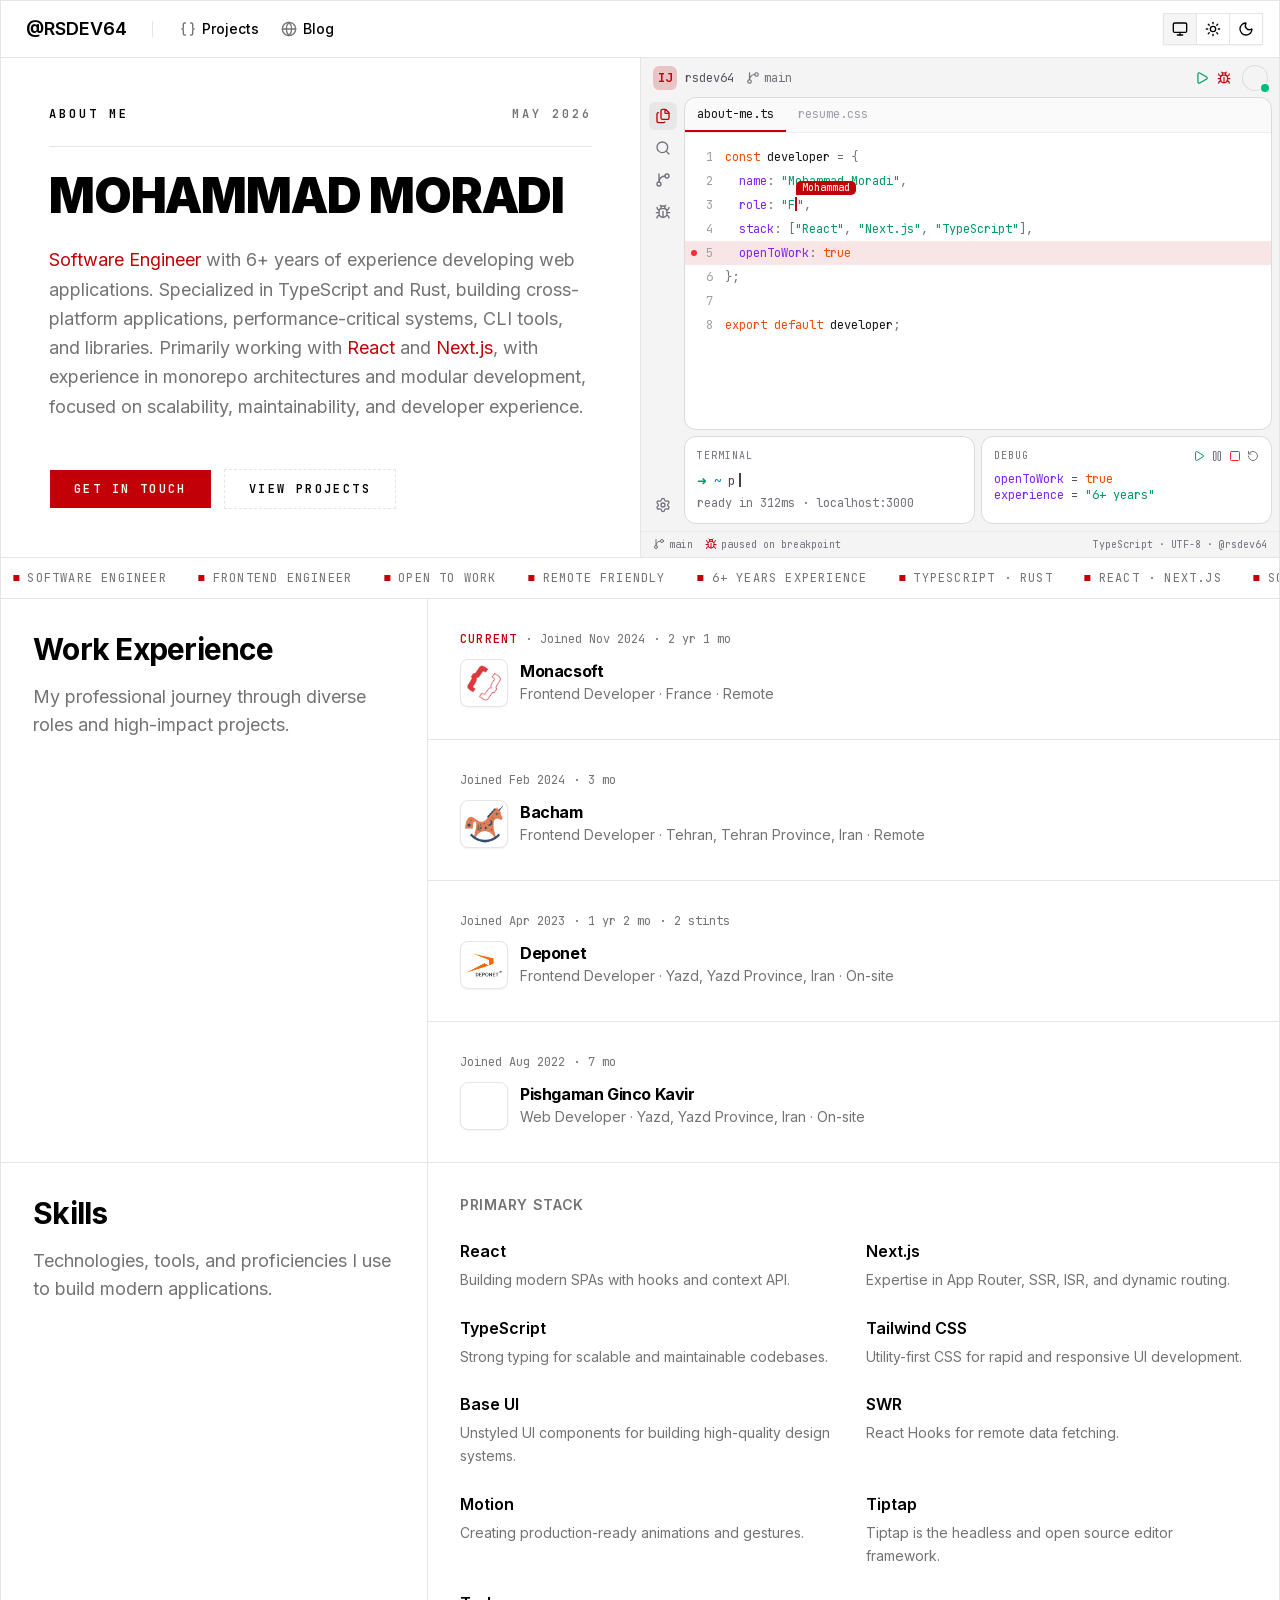
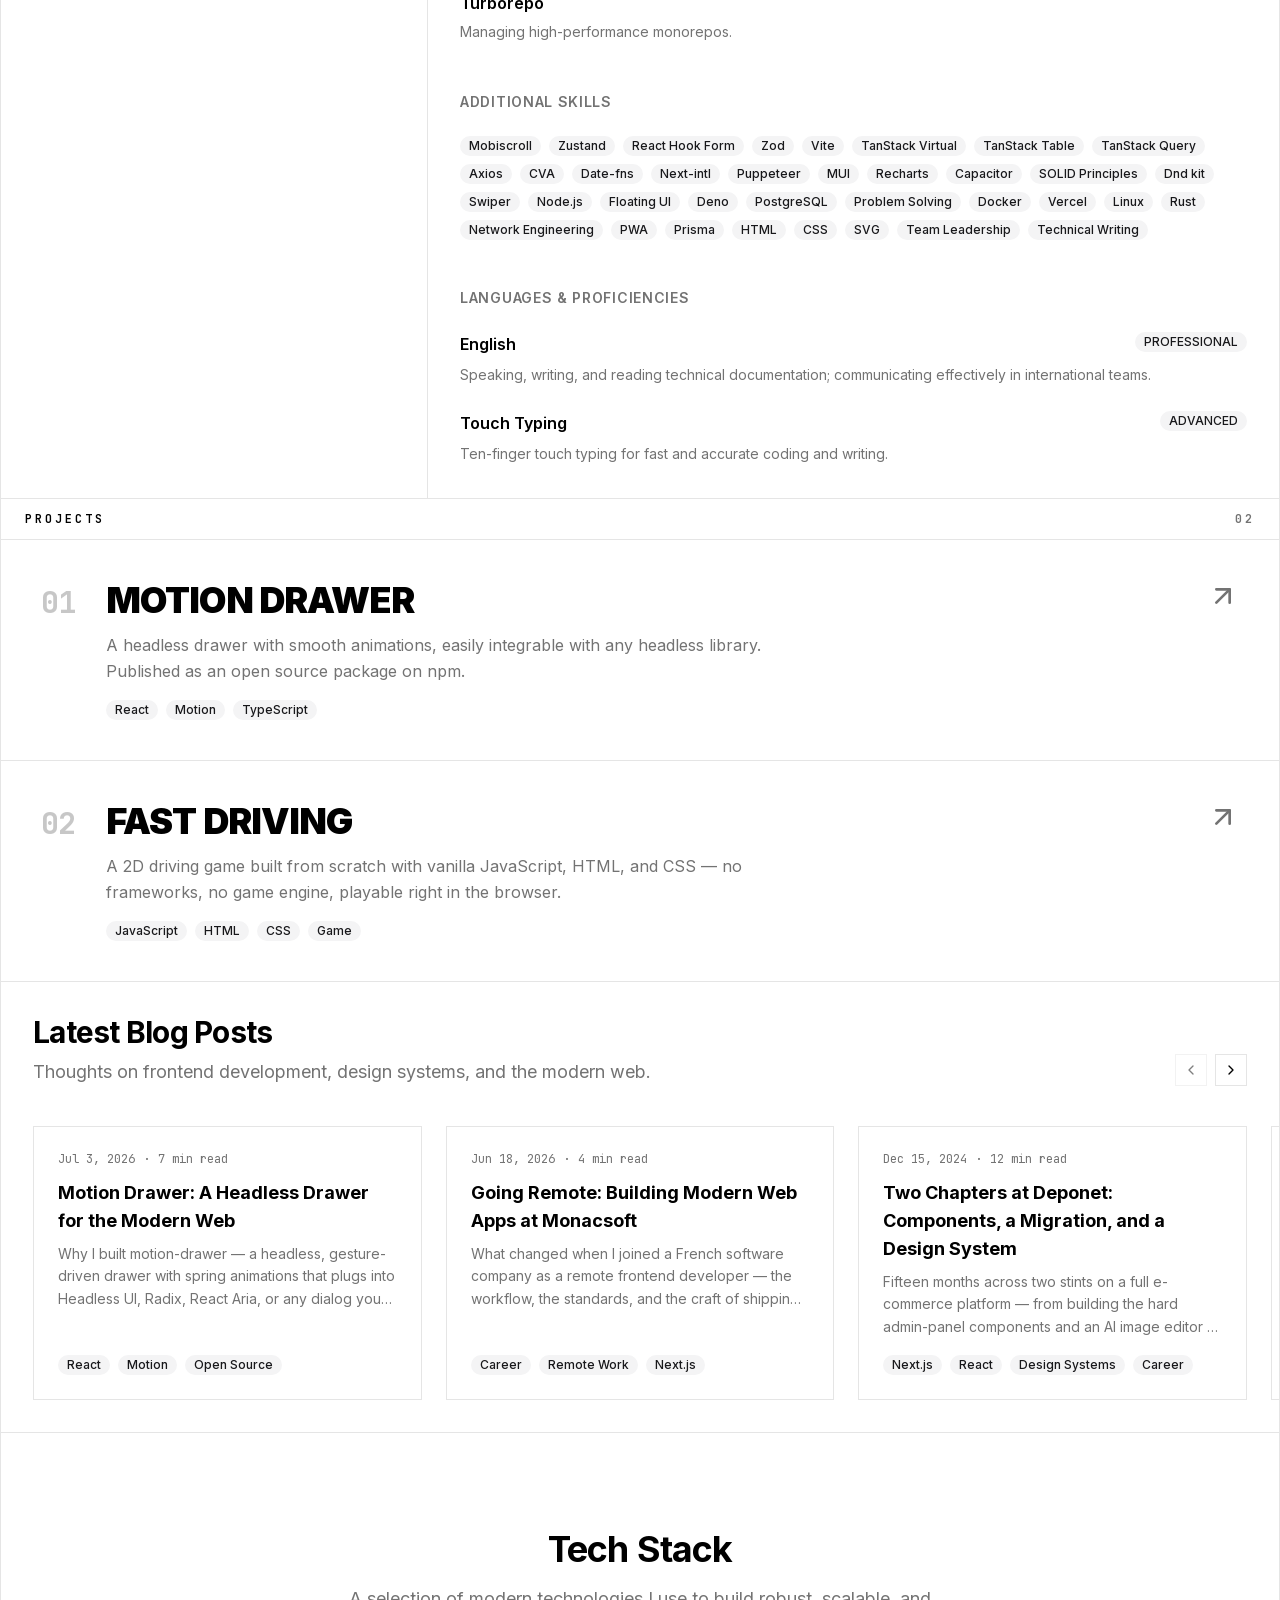
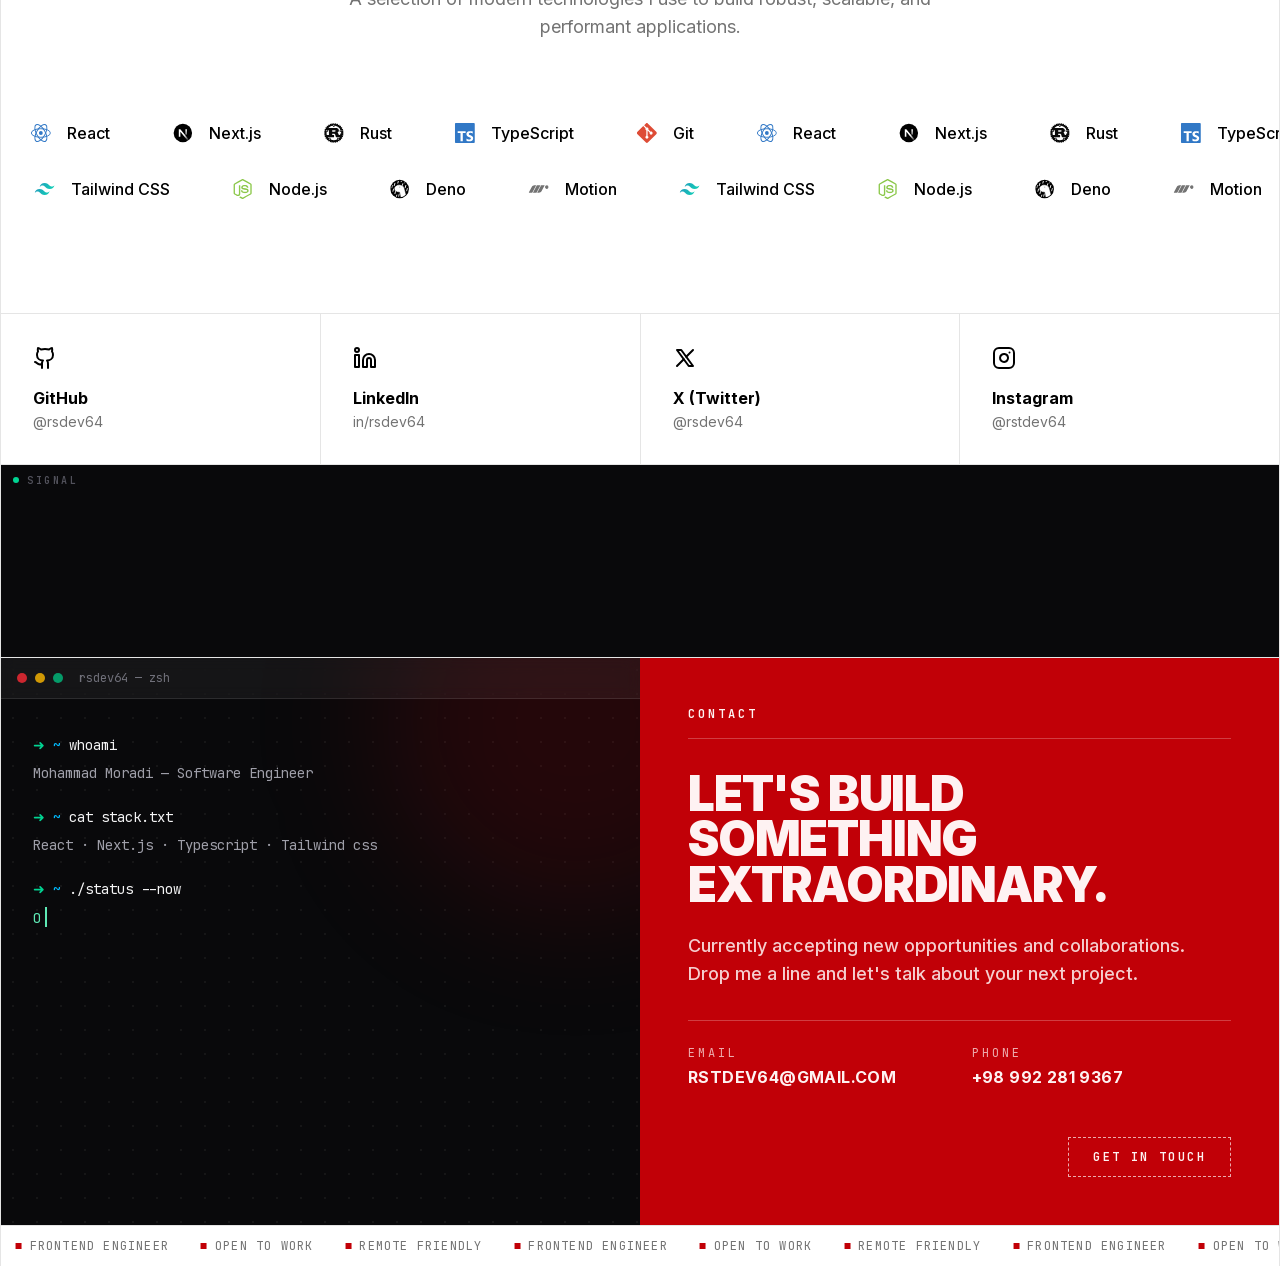
==== commit 9e0e29f3: "Deploy 0c6c890fe848a1bc90bc5cd4baca53d6cb76979a mmdev98/mmdev98@0c6c890fe848a1bc90bc5cd4baca53d6cb76" ====
--- a/index.html
+++ b/index.html
@@ -119,4 +119,4 @@
   from { left: -80%; width: 80%; }
   to { left: 110%; width: 10%; }
 }
-</style><!--$!--><template data-dgst="BAILOUT_TO_CLIENT_SIDE_RENDERING"></template><!--/$--><div><header class="border-y bg-background sticky top-0 z-2"><div class="mx-auto flex h-14 w-full max-w-7xl items-center border-x px-2 xl:px-4"><a role="button" tabindex="0" data-slot="button" class="group/button inline-flex shrink-0 items-center justify-center border border-transparent bg-clip-padding whitespace-nowrap transition-all outline-none select-none focus-visible:border-ring focus-visible:ring-3 focus-visible:ring-ring/50 active:not-aria-[haspopup]:translate-y-px disabled:pointer-events-none disabled:opacity-50 aria-invalid:border-destructive aria-invalid:ring-3 aria-invalid:ring-destructive/20 dark:aria-invalid:border-destructive/50 dark:aria-invalid:ring-destructive/40 [&amp;_svg]:pointer-events-none [&amp;_svg]:shrink-0 [&amp;_svg:not([class*=&#x27;size-&#x27;])]:size-4 cursor-pointer hover:bg-muted hover:text-foreground aria-expanded:bg-muted aria-expanded:text-foreground dark:hover:bg-muted/50 h-10 gap-1.5 has-data-[icon=inline-end]:pr-2 has-data-[icon=inline-start]:pl-2 px-2 text-lg font-semibold uppercase" href="/">@RSDEV64</a><div data-orientation="vertical" role="separator" aria-orientation="vertical" data-slot="separator" class="bg-border shrink-0 data-horizontal:h-px data-horizontal:w-full data-vertical:w-px data-vertical:self-stretch mx-4 my-auto hidden h-4 md:block"></div><nav class="hidden md:block"><ol class="flex"><ol><a role="button" tabindex="0" data-slot="button" class="group/button inline-flex shrink-0 items-center justify-center border border-transparent bg-clip-padding text-sm font-medium whitespace-nowrap transition-all outline-none select-none focus-visible:border-ring focus-visible:ring-3 focus-visible:ring-ring/50 active:not-aria-[haspopup]:translate-y-px disabled:pointer-events-none disabled:opacity-50 aria-invalid:border-destructive aria-invalid:ring-3 aria-invalid:ring-destructive/20 dark:aria-invalid:border-destructive/50 dark:aria-invalid:ring-destructive/40 [&amp;_svg]:pointer-events-none [&amp;_svg]:shrink-0 [&amp;_svg:not([class*=&#x27;size-&#x27;])]:size-4 cursor-pointer hover:bg-muted hover:text-foreground aria-expanded:bg-muted aria-expanded:text-foreground dark:hover:bg-muted/50 h-10 gap-1.5 px-2.5 has-data-[icon=inline-end]:pr-2 has-data-[icon=inline-start]:pl-2" href="/#projects"><svg xmlns="http://www.w3.org/2000/svg" width="24" height="24" viewBox="0 0 24 24" fill="none" stroke="currentColor" stroke-width="2" stroke-linecap="round" stroke-linejoin="round" class="lucide lucide-braces text-muted-foreground size-4" aria-hidden="true"><path d="M8 3H7a2 2 0 0 0-2 2v5a2 2 0 0 1-2 2 2 2 0 0 1 2 2v5c0 1.1.9 2 2 2h1"></path><path d="M16 21h1a2 2 0 0 0 2-2v-5c0-1.1.9-2 2-2a2 2 0 0 1-2-2V5a2 2 0 0 0-2-2h-1"></path></svg>Projects</a></ol><ol><a role="button" tabindex="0" data-slot="button" class="group/button inline-flex shrink-0 items-center justify-center border border-transparent bg-clip-padding text-sm font-medium whitespace-nowrap transition-all outline-none select-none focus-visible:border-ring focus-visible:ring-3 focus-visible:ring-ring/50 active:not-aria-[haspopup]:translate-y-px disabled:pointer-events-none disabled:opacity-50 aria-invalid:border-destructive aria-invalid:ring-3 aria-invalid:ring-destructive/20 dark:aria-invalid:border-destructive/50 dark:aria-invalid:ring-destructive/40 [&amp;_svg]:pointer-events-none [&amp;_svg]:shrink-0 [&amp;_svg:not([class*=&#x27;size-&#x27;])]:size-4 cursor-pointer hover:bg-muted hover:text-foreground aria-expanded:bg-muted aria-expanded:text-foreground dark:hover:bg-muted/50 h-10 gap-1.5 px-2.5 has-data-[icon=inline-end]:pr-2 has-data-[icon=inline-start]:pl-2" href="/blog/"><svg xmlns="http://www.w3.org/2000/svg" width="24" height="24" viewBox="0 0 24 24" fill="none" stroke="currentColor" stroke-width="2" stroke-linecap="round" stroke-linejoin="round" class="lucide lucide-globe text-muted-foreground size-4" aria-hidden="true"><circle cx="12" cy="12" r="10"></circle><path d="M12 2a14.5 14.5 0 0 0 0 20 14.5 14.5 0 0 0 0-20"></path><path d="M2 12h20"></path></svg>Blog</a></ol></ol></nav><div class="ms-auto flex items-center md:gap-2"><div data-orientation="horizontal" role="group" data-slot="toggle-group" data-variant="outline" data-spacing="0" class="group/toggle-group w-fit flex-row items-center gap-[--spacing(var(--gap))] data-vertical:flex-col data-vertical:items-stretch data-[spacing=0]:data-[variant=outline]:shadow-xs hidden md:flex" style="--gap:0"><button type="button" aria-disabled="false" tabindex="-1" aria-pressed="false" data-slot="tooltip-trigger" data-variant="outline" data-size="sm" data-spacing="0" aria-label="System" id="base-ui-_R_6lhivalb_" data-base-ui-tooltip-trigger="" class="shrink-0 group-data-[spacing=0]/toggle-group:px-2 group-data-[spacing=0]/toggle-group:shadow-none focus:z-10 focus-visible:z-10 group-data-[spacing=0]/toggle-group:has-data-[icon=inline-end]:pe-1.5 group-data-[spacing=0]/toggle-group:has-data-[icon=inline-start]:ps-1.5 group-data-horizontal/toggle-group:data-[spacing=0]:data-[variant=outline]:border-s-0 group-data-vertical/toggle-group:data-[spacing=0]:data-[variant=outline]:border-t-0 group-data-horizontal/toggle-group:data-[spacing=0]:data-[variant=outline]:first:border-s group-data-vertical/toggle-group:data-[spacing=0]:data-[variant=outline]:first:border-t group/toggle active:not-aria-[haspopup]:translate-y-px inline-flex items-center justify-center gap-1 text-sm font-medium whitespace-nowrap transition-[color,box-shadow] outline-none hover:text-foreground focus-visible:border-ring focus-visible:ring-[3px] focus-visible:ring-ring/50 disabled:pointer-events-none disabled:opacity-50 aria-invalid:border-destructive aria-invalid:ring-destructive/20 dark:aria-invalid:ring-destructive/40 [&amp;_svg]:pointer-events-none [&amp;_svg]:shrink-0 [&amp;_svg:not([class*=&#x27;size-&#x27;])]:size-4 border border-input bg-transparent hover:bg-muted aria-pressed:bg-muted h-8 min-w-8 px-2.5 has-data-[icon=inline-end]:pe-1.5 has-data-[icon=inline-start]:ps-1.5"><svg xmlns="http://www.w3.org/2000/svg" width="24" height="24" viewBox="0 0 24 24" fill="none" stroke="currentColor" stroke-width="2" stroke-linecap="round" stroke-linejoin="round" class="lucide lucide-monitor" aria-hidden="true"><rect width="20" height="14" x="2" y="3" rx="2"></rect><line x1="8" x2="16" y1="21" y2="21"></line><line x1="12" x2="12" y1="17" y2="21"></line></svg><span class="sr-only">System</span></button><button type="button" aria-disabled="false" tabindex="-1" aria-pressed="false" data-slot="tooltip-trigger" data-variant="outline" data-size="sm" data-spacing="0" aria-label="Light" id="base-ui-_R_6phivalb_" data-base-ui-tooltip-trigger="" class="shrink-0 group-data-[spacing=0]/toggle-group:px-2 group-data-[spacing=0]/toggle-group:shadow-none focus:z-10 focus-visible:z-10 group-data-[spacing=0]/toggle-group:has-data-[icon=inline-end]:pe-1.5 group-data-[spacing=0]/toggle-group:has-data-[icon=inline-start]:ps-1.5 group-data-horizontal/toggle-group:data-[spacing=0]:data-[variant=outline]:border-s-0 group-data-vertical/toggle-group:data-[spacing=0]:data-[variant=outline]:border-t-0 group-data-horizontal/toggle-group:data-[spacing=0]:data-[variant=outline]:first:border-s group-data-vertical/toggle-group:data-[spacing=0]:data-[variant=outline]:first:border-t group/toggle active:not-aria-[haspopup]:translate-y-px inline-flex items-center justify-center gap-1 text-sm font-medium whitespace-nowrap transition-[color,box-shadow] outline-none hover:text-foreground focus-visible:border-ring focus-visible:ring-[3px] focus-visible:ring-ring/50 disabled:pointer-events-none disabled:opacity-50 aria-invalid:border-destructive aria-invalid:ring-destructive/20 dark:aria-invalid:ring-destructive/40 [&amp;_svg]:pointer-events-none [&amp;_svg]:shrink-0 [&amp;_svg:not([class*=&#x27;size-&#x27;])]:size-4 border border-input bg-transparent hover:bg-muted aria-pressed:bg-muted h-8 min-w-8 px-2.5 has-data-[icon=inline-end]:pe-1.5 has-data-[icon=inline-start]:ps-1.5"><svg xmlns="http://www.w3.org/2000/svg" width="24" height="24" viewBox="0 0 24 24" fill="none" stroke="currentColor" stroke-width="2" stroke-linecap="round" stroke-linejoin="round" class="lucide lucide-sun" aria-hidden="true"><circle cx="12" cy="12" r="4"></circle><path d="M12 2v2"></path><path d="M12 20v2"></path><path d="m4.93 4.93 1.41 1.41"></path><path d="m17.66 17.66 1.41 1.41"></path><path d="M2 12h2"></path><path d="M20 12h2"></path><path d="m6.34 17.66-1.41 1.41"></path><path d="m19.07 4.93-1.41 1.41"></path></svg><span class="sr-only">Light</span></button><button type="button" aria-disabled="false" tabindex="-1" aria-pressed="false" data-slot="tooltip-trigger" data-variant="outline" data-size="sm" data-spacing="0" aria-label="Dark" id="base-ui-_R_6thivalb_" data-base-ui-tooltip-trigger="" class="shrink-0 group-data-[spacing=0]/toggle-group:px-2 group-data-[spacing=0]/toggle-group:shadow-none focus:z-10 focus-visible:z-10 group-data-[spacing=0]/toggle-group:has-data-[icon=inline-end]:pe-1.5 group-data-[spacing=0]/toggle-group:has-data-[icon=inline-start]:ps-1.5 group-data-horizontal/toggle-group:data-[spacing=0]:data-[variant=outline]:border-s-0 group-data-vertical/toggle-group:data-[spacing=0]:data-[variant=outline]:border-t-0 group-data-horizontal/toggle-group:data-[spacing=0]:data-[variant=outline]:first:border-s group-data-vertical/toggle-group:data-[spacing=0]:data-[variant=outline]:first:border-t group/toggle active:not-aria-[haspopup]:translate-y-px inline-flex items-center justify-center gap-1 text-sm font-medium whitespace-nowrap transition-[color,box-shadow] outline-none hover:text-foreground focus-visible:border-ring focus-visible:ring-[3px] focus-visible:ring-ring/50 disabled:pointer-events-none disabled:opacity-50 aria-invalid:border-destructive aria-invalid:ring-destructive/20 dark:aria-invalid:ring-destructive/40 [&amp;_svg]:pointer-events-none [&amp;_svg]:shrink-0 [&amp;_svg:not([class*=&#x27;size-&#x27;])]:size-4 border border-input bg-transparent hover:bg-muted aria-pressed:bg-muted h-8 min-w-8 px-2.5 has-data-[icon=inline-end]:pe-1.5 has-data-[icon=inline-start]:ps-1.5"><svg xmlns="http://www.w3.org/2000/svg" width="24" height="24" viewBox="0 0 24 24" fill="none" stroke="currentColor" stroke-width="2" stroke-linecap="round" stroke-linejoin="round" class="lucide lucide-moon" aria-hidden="true"><path d="M20.985 12.486a9 9 0 1 1-9.473-9.472c.405-.022.617.46.402.803a6 6 0 0 0 8.268 8.268c.344-.215.825-.004.803.401"></path></svg><span class="sr-only">Dark</span></button></div><button class="hover:bg-muted flex h-10 w-10 items-center justify-center rounded-md focus-visible:outline-none md:hidden" aria-label="Toggle Menu"><svg viewBox="0 0 24 24" width="24" height="24" fill="none" preserveAspectRatio="none"><line x1="4" y1="6" x2="20" y2="6" stroke="currentColor" stroke-width="2" vector-effect="non-scaling-stroke" style="transform:none;transform-origin:50% 50%;transform-box:fill-box"></line><line x1="4" y1="12" x2="20" y2="12" stroke="currentColor" stroke-width="2" vector-effect="non-scaling-stroke" opacity="1"></line><line x1="4" y1="18" x2="20" y2="18" stroke="currentColor" stroke-width="2" vector-effect="non-scaling-stroke" style="transform:none;transform-origin:50% 50%;transform-box:fill-box"></line></svg></button></div></div></header><div class="relative z-1 mx-auto min-h-svh w-full max-w-7xl border-x"><div class="bg-background min-h-screen"><section class="grid grid-cols-1 lg:grid-cols-2 border-b"><div class="flex flex-col p-6 md:p-10 lg:p-12"><div class="flex items-center justify-between gap-4 font-mono text-xs font-semibold tracking-[0.25em] uppercase"><span>About me</span><span class="text-muted-foreground">May 2026</span></div><hr class="my-6"/><h1 class="text-4xl leading-[1.05] font-black tracking-tight uppercase md:text-5xl">Mohammad Moradi</h1><p class="text-muted-foreground mt-6 max-w-xl text-lg leading-relaxed"><span class="text-primary">Software Engineer</span> with 6+ years of experience developing web applications. Specialized in TypeScript and Rust, building cross-platform applications, performance-critical systems, CLI tools, and libraries. Primarily working with <span class="text-primary">React</span> and <span class="text-primary">Next.js</span>, with experience in monorepo architectures and modular development, focused on scalability, maintainability, and developer experience.</p><div class="mt-10 grid grid-cols-1 gap-3 sm:grid-cols-[auto_auto_1fr] lg:mt-12"><a role="button" tabindex="0" data-slot="button" class="group/button inline-flex shrink-0 items-center justify-center border border-transparent bg-clip-padding whitespace-nowrap transition-all outline-none select-none focus-visible:border-ring focus-visible:ring-3 focus-visible:ring-ring/50 active:not-aria-[haspopup]:translate-y-px disabled:pointer-events-none disabled:opacity-50 aria-invalid:border-destructive aria-invalid:ring-3 aria-invalid:ring-destructive/20 dark:aria-invalid:border-destructive/50 dark:aria-invalid:ring-destructive/40 [&amp;_svg]:pointer-events-none [&amp;_svg]:shrink-0 [&amp;_svg:not([class*=&#x27;size-&#x27;])]:size-4 cursor-pointer bg-primary text-primary-foreground hover:bg-primary/80 h-10 gap-1.5 has-data-[icon=inline-end]:pr-2 has-data-[icon=inline-start]:pl-2 px-6 font-mono text-xs font-semibold tracking-[0.2em] uppercase" href="/#contact">Get in Touch</a><a role="button" tabindex="0" data-slot="button" class="group/button inline-flex shrink-0 items-center justify-center border bg-clip-padding whitespace-nowrap transition-all outline-none select-none focus-visible:border-ring focus-visible:ring-3 focus-visible:ring-ring/50 active:not-aria-[haspopup]:translate-y-px disabled:pointer-events-none disabled:opacity-50 aria-invalid:border-destructive aria-invalid:ring-3 aria-invalid:ring-destructive/20 dark:aria-invalid:border-destructive/50 dark:aria-invalid:ring-destructive/40 [&amp;_svg]:pointer-events-none [&amp;_svg]:shrink-0 [&amp;_svg:not([class*=&#x27;size-&#x27;])]:size-4 cursor-pointer border-border bg-background hover:bg-muted hover:text-foreground aria-expanded:bg-muted aria-expanded:text-foreground dark:border-input dark:bg-input/30 dark:hover:bg-input/50 h-10 gap-1.5 has-data-[icon=inline-end]:pr-2 has-data-[icon=inline-start]:pl-2 border-dashed px-6 font-mono text-xs font-semibold tracking-[0.2em] uppercase" href="/#projects">View Projects</a></div></div><div dir="ltr" class="relative flex min-h-96 flex-col overflow-hidden border-t bg-zinc-100 font-mono text-xs text-zinc-700 lg:min-h-120 lg:border-s lg:border-t-0 dark:bg-zinc-950 dark:text-zinc-300"><div class="flex items-center gap-3 px-3 py-2"><span class="flex items-center gap-2 text-zinc-600 dark:text-zinc-400"><span class="bg-primary/20 text-primary flex size-6 items-center justify-center rounded-md font-bold">IJ</span>rsdev64</span><span class="flex items-center gap-1 text-zinc-500"><svg xmlns="http://www.w3.org/2000/svg" width="24" height="24" viewBox="0 0 24 24" fill="none" stroke="currentColor" stroke-width="2" stroke-linecap="round" stroke-linejoin="round" class="lucide lucide-git-branch size-3.5" aria-hidden="true"><path d="M15 6a9 9 0 0 0-9 9V3"></path><circle cx="18" cy="6" r="3"></circle><circle cx="6" cy="18" r="3"></circle></svg>main</span><div class="ms-auto flex items-center gap-2"><svg xmlns="http://www.w3.org/2000/svg" width="24" height="24" viewBox="0 0 24 24" fill="none" stroke="currentColor" stroke-width="2" stroke-linecap="round" stroke-linejoin="round" class="lucide lucide-play size-3.5 text-emerald-600 dark:text-emerald-400" aria-hidden="true"><path d="M5 5a2 2 0 0 1 3.008-1.728l11.997 6.998a2 2 0 0 1 .003 3.458l-12 7A2 2 0 0 1 5 19z"></path></svg><svg xmlns="http://www.w3.org/2000/svg" width="24" height="24" viewBox="0 0 24 24" fill="none" stroke="currentColor" stroke-width="2" stroke-linecap="round" stroke-linejoin="round" class="lucide lucide-bug text-primary size-3.5" aria-hidden="true"><path d="M12 20v-9"></path><path d="M14 7a4 4 0 0 1 4 4v3a6 6 0 0 1-12 0v-3a4 4 0 0 1 4-4z"></path><path d="M14.12 3.88 16 2"></path><path d="M21 21a4 4 0 0 0-3.81-4"></path><path d="M21 5a4 4 0 0 1-3.55 3.97"></path><path d="M22 13h-4"></path><path d="M3 21a4 4 0 0 1 3.81-4"></path><path d="M3 5a4 4 0 0 0 3.55 3.97"></path><path d="M6 13H2"></path><path d="m8 2 1.88 1.88"></path><path d="M9 7.13V6a3 3 0 1 1 6 0v1.13"></path></svg><div class="relative ms-1"><img alt="Mohammad Moradi" loading="lazy" width="24" height="24" decoding="async" data-nimg="1" class="size-6 rounded-full object-cover ring-1 ring-black/10 dark:ring-white/20" style="color:transparent" src="/_next/static/media/me.1fey25ulodddv.jpg"/><span class="absolute -right-0.5 -bottom-0.5 size-2 rounded-full bg-emerald-500 ring-2 ring-zinc-100 dark:ring-zinc-950"></span></div></div></div><div class="flex min-h-0 flex-1 gap-2 px-2 pb-2"><div class="flex flex-col items-center gap-1 py-1 text-zinc-500"><span class="text-primary rounded-md bg-black/5 p-1.5 dark:bg-white/10"><svg xmlns="http://www.w3.org/2000/svg" width="24" height="24" viewBox="0 0 24 24" fill="none" stroke="currentColor" stroke-width="2" stroke-linecap="round" stroke-linejoin="round" class="lucide lucide-files size-4" aria-hidden="true"><path d="M15 2h-4a2 2 0 0 0-2 2v11a2 2 0 0 0 2 2h8a2 2 0 0 0 2-2V8"></path><path d="M16.706 2.706A2.4 2.4 0 0 0 15 2v5a1 1 0 0 0 1 1h5a2.4 2.4 0 0 0-.706-1.706z"></path><path d="M5 7a2 2 0 0 0-2 2v11a2 2 0 0 0 2 2h8a2 2 0 0 0 1.732-1"></path></svg></span><span class="rounded-md p-1.5"><svg xmlns="http://www.w3.org/2000/svg" width="24" height="24" viewBox="0 0 24 24" fill="none" stroke="currentColor" stroke-width="2" stroke-linecap="round" stroke-linejoin="round" class="lucide lucide-search size-4" aria-hidden="true"><path d="m21 21-4.34-4.34"></path><circle cx="11" cy="11" r="8"></circle></svg></span><span class="rounded-md p-1.5"><svg xmlns="http://www.w3.org/2000/svg" width="24" height="24" viewBox="0 0 24 24" fill="none" stroke="currentColor" stroke-width="2" stroke-linecap="round" stroke-linejoin="round" class="lucide lucide-git-branch size-4" aria-hidden="true"><path d="M15 6a9 9 0 0 0-9 9V3"></path><circle cx="18" cy="6" r="3"></circle><circle cx="6" cy="18" r="3"></circle></svg></span><span class="rounded-md p-1.5"><svg xmlns="http://www.w3.org/2000/svg" width="24" height="24" viewBox="0 0 24 24" fill="none" stroke="currentColor" stroke-width="2" stroke-linecap="round" stroke-linejoin="round" class="lucide lucide-bug size-4" aria-hidden="true"><path d="M12 20v-9"></path><path d="M14 7a4 4 0 0 1 4 4v3a6 6 0 0 1-12 0v-3a4 4 0 0 1 4-4z"></path><path d="M14.12 3.88 16 2"></path><path d="M21 21a4 4 0 0 0-3.81-4"></path><path d="M21 5a4 4 0 0 1-3.55 3.97"></path><path d="M22 13h-4"></path><path d="M3 21a4 4 0 0 1 3.81-4"></path><path d="M3 5a4 4 0 0 0 3.55 3.97"></path><path d="M6 13H2"></path><path d="m8 2 1.88 1.88"></path><path d="M9 7.13V6a3 3 0 1 1 6 0v1.13"></path></svg></span><span class="mt-auto rounded-md p-1.5"><svg xmlns="http://www.w3.org/2000/svg" width="24" height="24" viewBox="0 0 24 24" fill="none" stroke="currentColor" stroke-width="2" stroke-linecap="round" stroke-linejoin="round" class="lucide lucide-settings size-4" aria-hidden="true"><path d="M9.671 4.136a2.34 2.34 0 0 1 4.659 0 2.34 2.34 0 0 0 3.319 1.915 2.34 2.34 0 0 1 2.33 4.033 2.34 2.34 0 0 0 0 3.831 2.34 2.34 0 0 1-2.33 4.033 2.34 2.34 0 0 0-3.319 1.915 2.34 2.34 0 0 1-4.659 0 2.34 2.34 0 0 0-3.32-1.915 2.34 2.34 0 0 1-2.33-4.033 2.34 2.34 0 0 0 0-3.831A2.34 2.34 0 0 1 6.35 6.051a2.34 2.34 0 0 0 3.319-1.915"></path><circle cx="12" cy="12" r="3"></circle></svg></span></div><div class="flex min-w-0 flex-1 flex-col gap-2"><div class="flex-1 overflow-hidden rounded-xl bg-white ring-1 ring-black/10 dark:bg-zinc-900 dark:ring-white/10"><div class="flex border-b border-black/5 bg-black/2 dark:border-white/5 dark:bg-white/2"><span class="border-primary flex items-center gap-2 border-b-2 px-3 py-2 text-zinc-900 dark:text-zinc-100">about-me.ts</span><span class="px-3 py-2 text-zinc-400 dark:text-zinc-600">resume.css</span></div><div class="overflow-x-auto py-3 leading-6"><div class="flex"><span class="relative w-10 shrink-0 pr-3 text-right text-zinc-400 select-none dark:text-zinc-600">1</span><span class="whitespace-pre"><span class="text-orange-600 dark:text-orange-300">const</span> <span class="text-zinc-900 dark:text-zinc-100">developer</span> <span class="text-zinc-500">= <!-- -->{</span></span></div><div class="flex"><span class="relative w-10 shrink-0 pr-3 text-right text-zinc-400 select-none dark:text-zinc-600">2</span><span class="whitespace-pre">  <span class="text-violet-600 dark:text-violet-300">name</span><span class="text-zinc-500">:</span> <span class="text-emerald-600 dark:text-emerald-300">&quot;Mohammad Moradi&quot;</span><span class="text-zinc-500">,</span></span></div><div class="flex"><span class="relative w-10 shrink-0 pr-3 text-right text-zinc-400 select-none dark:text-zinc-600">3</span><span class="whitespace-pre">  <span class="text-violet-600 dark:text-violet-300">role</span><span class="text-zinc-500">:</span> <span class="text-emerald-600 dark:text-emerald-300">&quot;<span class="relative"><span class="bg-primary text-primary-foreground text-2xs absolute -top-4 left-full -ms-px rounded-sm rounded-bl-none px-1.5 py-0.5 leading-none font-medium whitespace-nowrap">Mohammad</span><span><span class="inline-block bg-primary ms-0 h-3.5 w-[1.5px] translate-y-0.5"></span></span></span>&quot;</span><span class="text-zinc-500">,</span></span></div><div class="flex"><span class="relative w-10 shrink-0 pr-3 text-right text-zinc-400 select-none dark:text-zinc-600">4</span><span class="whitespace-pre">  <span class="text-violet-600 dark:text-violet-300">stack</span><span class="text-zinc-500">: [</span><span class="text-emerald-600 dark:text-emerald-300">&quot;React&quot;</span><span class="text-zinc-500">, </span><span class="text-emerald-600 dark:text-emerald-300">&quot;Next.js&quot;</span><span class="text-zinc-500">, </span><span class="text-emerald-600 dark:text-emerald-300">&quot;TypeScript&quot;</span><span class="text-zinc-500">],</span></span></div><div class="flex bg-primary/10"><span class="relative w-10 shrink-0 pr-3 text-right text-zinc-400 select-none dark:text-zinc-600"><span class="absolute top-1/2 left-1.5 size-1.5 -translate-y-1/2 rounded-full bg-red-500"></span>5</span><span class="whitespace-pre">  <span class="text-violet-600 dark:text-violet-300">openToWork</span><span class="text-zinc-500">:</span> <span class="text-orange-600 dark:text-orange-300">true</span></span></div><div class="flex"><span class="relative w-10 shrink-0 pr-3 text-right text-zinc-400 select-none dark:text-zinc-600">6</span><span class="whitespace-pre"><span class="text-zinc-500">};</span></span></div><div class="flex"><span class="relative w-10 shrink-0 pr-3 text-right text-zinc-400 select-none dark:text-zinc-600">7</span><span class="whitespace-pre"> </span></div><div class="flex"><span class="relative w-10 shrink-0 pr-3 text-right text-zinc-400 select-none dark:text-zinc-600">8</span><span class="whitespace-pre"><span class="text-orange-600 dark:text-orange-300">export default</span> <span class="text-zinc-900 dark:text-zinc-100">developer</span><span class="text-zinc-500">;</span></span></div></div></div><div class="grid grid-cols-1 gap-2 sm:grid-cols-2"><div class="rounded-xl bg-white p-3 ring-1 ring-black/10 dark:bg-zinc-900 dark:ring-white/10"><div class="mb-2 text-[10px] tracking-widest text-zinc-500 uppercase">Terminal</div><div class="min-h-6"><span class="text-emerald-600 dark:text-emerald-400">➜</span> <span class="text-sky-600 dark:text-sky-400">~</span> <span><span class="ms-1 inline-block w-0.5 bg-current h-3.5 translate-y-0.5"></span></span></div><div class="text-zinc-500">ready in 312ms · localhost:3000</div></div><div class="rounded-xl bg-white p-3 ring-1 ring-black/10 dark:bg-zinc-900 dark:ring-white/10"><div class="mb-2 flex items-center justify-between gap-2"><span class="text-[10px] tracking-widest text-zinc-500 uppercase">Debug</span><span class="flex items-center gap-1.5 text-zinc-500"><svg xmlns="http://www.w3.org/2000/svg" width="24" height="24" viewBox="0 0 24 24" fill="none" stroke="currentColor" stroke-width="2" stroke-linecap="round" stroke-linejoin="round" class="lucide lucide-play size-3 text-emerald-600 dark:text-emerald-400" aria-hidden="true"><path d="M5 5a2 2 0 0 1 3.008-1.728l11.997 6.998a2 2 0 0 1 .003 3.458l-12 7A2 2 0 0 1 5 19z"></path></svg><svg xmlns="http://www.w3.org/2000/svg" width="24" height="24" viewBox="0 0 24 24" fill="none" stroke="currentColor" stroke-width="2" stroke-linecap="round" stroke-linejoin="round" class="lucide lucide-pause size-3" aria-hidden="true"><rect x="14" y="3" width="5" height="18" rx="1"></rect><rect x="5" y="3" width="5" height="18" rx="1"></rect></svg><svg xmlns="http://www.w3.org/2000/svg" width="24" height="24" viewBox="0 0 24 24" fill="none" stroke="currentColor" stroke-width="2" stroke-linecap="round" stroke-linejoin="round" class="lucide lucide-square size-3 text-red-500 dark:text-red-400" aria-hidden="true"><rect width="18" height="18" x="3" y="3" rx="2"></rect></svg><svg xmlns="http://www.w3.org/2000/svg" width="24" height="24" viewBox="0 0 24 24" fill="none" stroke="currentColor" stroke-width="2" stroke-linecap="round" stroke-linejoin="round" class="lucide lucide-rotate-ccw size-3" aria-hidden="true"><path d="M3 12a9 9 0 1 0 9-9 9.75 9.75 0 0 0-6.74 2.74L3 8"></path><path d="M3 3v5h5"></path></svg></span></div><div class="text-zinc-600 dark:text-zinc-400"><span class="text-violet-600 dark:text-violet-300">openToWork</span> <!-- -->=<!-- --> <span class="text-orange-600 dark:text-orange-300">true</span></div><div class="text-zinc-600 dark:text-zinc-400"><span class="text-violet-600 dark:text-violet-300">experience</span> <!-- -->=<!-- --> <span class="text-emerald-600 dark:text-emerald-300">&quot;6+ years&quot;</span></div></div></div></div></div><div class="flex items-center gap-3 border-t border-black/5 px-3 py-1.5 text-[10px] text-zinc-500 dark:border-white/5"><span class="flex items-center gap-1"><svg xmlns="http://www.w3.org/2000/svg" width="24" height="24" viewBox="0 0 24 24" fill="none" stroke="currentColor" stroke-width="2" stroke-linecap="round" stroke-linejoin="round" class="lucide lucide-git-branch size-3" aria-hidden="true"><path d="M15 6a9 9 0 0 0-9 9V3"></path><circle cx="18" cy="6" r="3"></circle><circle cx="6" cy="18" r="3"></circle></svg>main</span><span class="flex items-center gap-1"><svg xmlns="http://www.w3.org/2000/svg" width="24" height="24" viewBox="0 0 24 24" fill="none" stroke="currentColor" stroke-width="2" stroke-linecap="round" stroke-linejoin="round" class="lucide lucide-bug text-primary size-3" aria-hidden="true"><path d="M12 20v-9"></path><path d="M14 7a4 4 0 0 1 4 4v3a6 6 0 0 1-12 0v-3a4 4 0 0 1 4-4z"></path><path d="M14.12 3.88 16 2"></path><path d="M21 21a4 4 0 0 0-3.81-4"></path><path d="M21 5a4 4 0 0 1-3.55 3.97"></path><path d="M22 13h-4"></path><path d="M3 21a4 4 0 0 1 3.81-4"></path><path d="M3 5a4 4 0 0 0 3.55 3.97"></path><path d="M6 13H2"></path><path d="m8 2 1.88 1.88"></path><path d="M9 7.13V6a3 3 0 1 1 6 0v1.13"></path></svg>paused on breakpoint</span><span class="ms-auto">TypeScript · UTF-8 <span class="max-sm:hidden">· @rsdev64</span></span></div></div><div class="text-muted-foreground border-t py-3 font-mono text-xs tracking-widest whitespace-nowrap uppercase lg:col-span-2"><ul class="sr-only"><li>Software Engineer</li><li>Frontend Engineer</li><li>Open to Work</li><li>Remote Friendly</li><li>6+ Years Experience</li><li>TypeScript · Rust</li><li>React · Next.js</li></ul><div class="flex overflow-hidden" aria-hidden="true"><ul class="flex whitespace-nowrap" style="transform:none"><li class="flex items-center gap-2 px-4"><span class="bg-primary size-1.5 shrink-0"></span>Software Engineer</li><li class="flex items-center gap-2 px-4"><span class="bg-primary size-1.5 shrink-0"></span>Frontend Engineer</li><li class="flex items-center gap-2 px-4"><span class="bg-primary size-1.5 shrink-0"></span>Open to Work</li><li class="flex items-center gap-2 px-4"><span class="bg-primary size-1.5 shrink-0"></span>Remote Friendly</li><li class="flex items-center gap-2 px-4"><span class="bg-primary size-1.5 shrink-0"></span>6+ Years Experience</li><li class="flex items-center gap-2 px-4"><span class="bg-primary size-1.5 shrink-0"></span>TypeScript · Rust</li><li class="flex items-center gap-2 px-4"><span class="bg-primary size-1.5 shrink-0"></span>React · Next.js</li><li class="flex items-center gap-2 px-4"><span class="bg-primary size-1.5 shrink-0"></span>Software Engineer</li><li class="flex items-center gap-2 px-4"><span class="bg-primary size-1.5 shrink-0"></span>Frontend Engineer</li><li class="flex items-center gap-2 px-4"><span class="bg-primary size-1.5 shrink-0"></span>Open to Work</li><li class="flex items-center gap-2 px-4"><span class="bg-primary size-1.5 shrink-0"></span>Remote Friendly</li><li class="flex items-center gap-2 px-4"><span class="bg-primary size-1.5 shrink-0"></span>6+ Years Experience</li><li class="flex items-center gap-2 px-4"><span class="bg-primary size-1.5 shrink-0"></span>TypeScript · Rust</li><li class="flex items-center gap-2 px-4"><span class="bg-primary size-1.5 shrink-0"></span>React · Next.js</li><li class="flex items-center gap-2 px-4"><span class="bg-primary size-1.5 shrink-0"></span>Software Engineer</li><li class="flex items-center gap-2 px-4"><span class="bg-primary size-1.5 shrink-0"></span>Frontend Engineer</li><li class="flex items-center gap-2 px-4"><span class="bg-primary size-1.5 shrink-0"></span>Open to Work</li><li class="flex items-center gap-2 px-4"><span class="bg-primary size-1.5 shrink-0"></span>Remote Friendly</li><li class="flex items-center gap-2 px-4"><span class="bg-primary size-1.5 shrink-0"></span>6+ Years Experience</li><li class="flex items-center gap-2 px-4"><span class="bg-primary size-1.5 shrink-0"></span>TypeScript · Rust</li><li class="flex items-center gap-2 px-4"><span class="bg-primary size-1.5 shrink-0"></span>React · Next.js</li><li class="flex items-center gap-2 px-4"><span class="bg-primary size-1.5 shrink-0"></span>Software Engineer</li><li class="flex items-center gap-2 px-4"><span class="bg-primary size-1.5 shrink-0"></span>Frontend Engineer</li><li class="flex items-center gap-2 px-4"><span class="bg-primary size-1.5 shrink-0"></span>Open to Work</li><li class="flex items-center gap-2 px-4"><span class="bg-primary size-1.5 shrink-0"></span>Remote Friendly</li><li class="flex items-center gap-2 px-4"><span class="bg-primary size-1.5 shrink-0"></span>6+ Years Experience</li><li class="flex items-center gap-2 px-4"><span class="bg-primary size-1.5 shrink-0"></span>TypeScript · Rust</li><li class="flex items-center gap-2 px-4"><span class="bg-primary size-1.5 shrink-0"></span>React · Next.js</li></ul></div></div></section><section id="experience" class="grid grid-cols-1 lg:grid-cols-12 border-b"><div class="border-b p-6 lg:col-span-4 lg:border-b-0 lg:p-8"><div class="sticky top-22"><h2 class="mb-4 text-3xl font-bold tracking-tight">Work Experience</h2><p class="text-muted-foreground text-lg">My professional journey through diverse roles and high-impact projects.</p></div></div><div class="divide-y border-s lg:col-span-8"><a class="group hover:bg-muted/40 flex flex-col gap-3 p-6 transition-colors lg:p-8 focus-visible:ring-ring/50 focus-visible:ring-4 focus-visible:outline-none focus-visible:ring-inset" href="/blog/building-at-monacsoft/"><div class="text-muted-foreground flex flex-wrap items-center gap-2 font-mono text-xs"><span class="text-primary font-medium tracking-widest uppercase">Current</span><span aria-hidden="true">·</span><span>Joined<!-- --> <time dateTime="2024-11">Nov 2024</time></span><span aria-hidden="true">·</span><span>1 yr 8 mo</span></div><div class="flex items-start gap-3"><div class="bg-background dark:bg-card flex size-12 shrink-0 items-center justify-center overflow-hidden rounded-lg border p-1 shadow-xs"><img alt="Monacsoft" loading="lazy" width="48" height="48" decoding="async" data-nimg="1" class="object-contain" style="color:transparent" src="/_next/static/media/monacsoft.3l76bbacnb4yn.png"/></div><div class="min-w-0"><h3 class="flex items-start gap-1.5 font-bold tracking-tight text-balance text-base">Monacsoft<svg xmlns="http://www.w3.org/2000/svg" width="24" height="24" viewBox="0 0 24 24" fill="none" stroke="currentColor" stroke-width="2" stroke-linecap="round" stroke-linejoin="round" class="lucide lucide-arrow-up-right text-muted-foreground mt-0.75 size-4 shrink-0 -translate-x-0.5 translate-y-0.5 opacity-0 transition-all group-hover:translate-x-0 group-hover:translate-y-0 group-hover:opacity-100 rtl:rotate-270" aria-hidden="true"><path d="M7 7h10v10"></path><path d="M7 17 17 7"></path></svg></h3><p class="text-muted-foreground text-sm leading-relaxed">Frontend Developer<!-- --> · <!-- -->France<!-- --> ·<!-- --> <!-- -->Remote</p></div></div></a><a class="group hover:bg-muted/40 flex flex-col gap-3 p-6 transition-colors lg:p-8 focus-visible:ring-ring/50 focus-visible:ring-4 focus-visible:outline-none focus-visible:ring-inset" href="/blog/bringing-bacham-to-life/"><div class="text-muted-foreground flex flex-wrap items-center gap-2 font-mono text-xs"><span>Joined<!-- --> <time dateTime="2024-02">Feb 2024</time></span><span aria-hidden="true">·</span><span>3 mo</span></div><div class="flex items-start gap-3"><div class="bg-background dark:bg-card flex size-12 shrink-0 items-center justify-center overflow-hidden rounded-lg border p-1 shadow-xs"><img alt="Bacham" loading="lazy" width="48" height="48" decoding="async" data-nimg="1" class="object-contain" style="color:transparent" src="/_next/static/media/bacham.10e8gdmk63p8-.png"/></div><div class="min-w-0"><h3 class="flex items-start gap-1.5 font-bold tracking-tight text-balance text-base">Bacham<svg xmlns="http://www.w3.org/2000/svg" width="24" height="24" viewBox="0 0 24 24" fill="none" stroke="currentColor" stroke-width="2" stroke-linecap="round" stroke-linejoin="round" class="lucide lucide-arrow-up-right text-muted-foreground mt-0.75 size-4 shrink-0 -translate-x-0.5 translate-y-0.5 opacity-0 transition-all group-hover:translate-x-0 group-hover:translate-y-0 group-hover:opacity-100 rtl:rotate-270" aria-hidden="true"><path d="M7 7h10v10"></path><path d="M7 17 17 7"></path></svg></h3><p class="text-muted-foreground text-sm leading-relaxed">Frontend Developer<!-- --> · <!-- -->Tehran, Tehran Province, Iran<!-- --> ·<!-- --> <!-- -->Remote</p></div></div></a><a class="group hover:bg-muted/40 flex flex-col gap-3 p-6 transition-colors lg:p-8 focus-visible:ring-ring/50 focus-visible:ring-4 focus-visible:outline-none focus-visible:ring-inset" href="/blog/two-chapters-at-deponet/"><div class="text-muted-foreground flex flex-wrap items-center gap-2 font-mono text-xs"><span>Joined<!-- --> <time dateTime="2023-04">Apr 2023</time></span><span aria-hidden="true">·</span><span>1 yr 2 mo</span><span aria-hidden="true">·</span><span>2<!-- --> stints</span></div><div class="flex items-start gap-3"><div class="bg-background dark:bg-card flex size-12 shrink-0 items-center justify-center overflow-hidden rounded-lg border p-1 shadow-xs"><img alt="Deponet" loading="lazy" width="48" height="48" decoding="async" data-nimg="1" class="object-contain" style="color:transparent" src="/_next/static/media/deponet.1qe0ua8uyzwnl.png"/></div><div class="min-w-0"><h3 class="flex items-start gap-1.5 font-bold tracking-tight text-balance text-base">Deponet<svg xmlns="http://www.w3.org/2000/svg" width="24" height="24" viewBox="0 0 24 24" fill="none" stroke="currentColor" stroke-width="2" stroke-linecap="round" stroke-linejoin="round" class="lucide lucide-arrow-up-right text-muted-foreground mt-0.75 size-4 shrink-0 -translate-x-0.5 translate-y-0.5 opacity-0 transition-all group-hover:translate-x-0 group-hover:translate-y-0 group-hover:opacity-100 rtl:rotate-270" aria-hidden="true"><path d="M7 7h10v10"></path><path d="M7 17 17 7"></path></svg></h3><p class="text-muted-foreground text-sm leading-relaxed">Frontend Developer<!-- --> · <!-- -->Yazd, Yazd Province, Iran<!-- --> ·<!-- --> <!-- -->On-site</p></div></div></a><a class="group hover:bg-muted/40 flex flex-col gap-3 p-6 transition-colors lg:p-8 focus-visible:ring-ring/50 focus-visible:ring-4 focus-visible:outline-none focus-visible:ring-inset" href="/blog/starting-out-at-ginco/"><div class="text-muted-foreground flex flex-wrap items-center gap-2 font-mono text-xs"><span>Joined<!-- --> <time dateTime="2022-08">Aug 2022</time></span><span aria-hidden="true">·</span><span>7 mo</span></div><div class="flex items-start gap-3"><div class="bg-background dark:bg-card flex size-12 shrink-0 items-center justify-center overflow-hidden rounded-lg border p-1 shadow-xs"><img alt="Pishgaman Ginco Kavir" loading="lazy" width="48" height="48" decoding="async" data-nimg="1" class="object-contain" style="color:transparent" src="/_next/static/media/gincoplus.1tv1q-3zurg4z.png"/></div><div class="min-w-0"><h3 class="flex items-start gap-1.5 font-bold tracking-tight text-balance text-base">Pishgaman Ginco Kavir<svg xmlns="http://www.w3.org/2000/svg" width="24" height="24" viewBox="0 0 24 24" fill="none" stroke="currentColor" stroke-width="2" stroke-linecap="round" stroke-linejoin="round" class="lucide lucide-arrow-up-right text-muted-foreground mt-0.75 size-4 shrink-0 -translate-x-0.5 translate-y-0.5 opacity-0 transition-all group-hover:translate-x-0 group-hover:translate-y-0 group-hover:opacity-100 rtl:rotate-270" aria-hidden="true"><path d="M7 7h10v10"></path><path d="M7 17 17 7"></path></svg></h3><p class="text-muted-foreground text-sm leading-relaxed">Web Developer<!-- --> · <!-- -->Yazd, Yazd Province, Iran<!-- --> ·<!-- --> <!-- -->On-site</p></div></div></a></div></section><section class="grid grid-cols-1 lg:grid-cols-12 border-b"><div class="border-b p-6 lg:col-span-4 lg:border-b-0 lg:p-8"><div class="sticky top-22"><h2 class="mb-4 text-3xl font-bold tracking-tight">Skills</h2><p class="text-muted-foreground text-lg">Technologies, tools, and proficiencies I use to build modern applications.</p></div></div><div class="lg:col-span-8 lg:border-s"><div><div class="p-6 lg:p-8"><h3 class="text-muted-foreground mb-6 text-sm font-semibold tracking-wider uppercase">Primary Stack</h3><div class="grid grid-cols-1 gap-6 sm:grid-cols-2"><div class="flex flex-col gap-1.5"><div class="flex items-center gap-2"><span class="font-semibold">React</span></div><p class="text-muted-foreground line-clamp-2 text-sm leading-relaxed">Building modern SPAs with hooks and context API.</p></div><div class="flex flex-col gap-1.5"><div class="flex items-center gap-2"><span class="font-semibold">Next.js</span></div><p class="text-muted-foreground line-clamp-2 text-sm leading-relaxed">Expertise in App Router, SSR, ISR, and dynamic routing.</p></div><div class="flex flex-col gap-1.5"><div class="flex items-center gap-2"><span class="font-semibold">TypeScript</span></div><p class="text-muted-foreground line-clamp-2 text-sm leading-relaxed">Strong typing for scalable and maintainable codebases.</p></div><div class="flex flex-col gap-1.5"><div class="flex items-center gap-2"><span class="font-semibold">Tailwind CSS</span></div><p class="text-muted-foreground line-clamp-2 text-sm leading-relaxed">Utility-first CSS for rapid and responsive UI development.</p></div><div class="flex flex-col gap-1.5"><div class="flex items-center gap-2"><span class="font-semibold">Base UI</span></div><p class="text-muted-foreground line-clamp-2 text-sm leading-relaxed">Unstyled UI components for building high-quality design systems.</p></div><div class="flex flex-col gap-1.5"><div class="flex items-center gap-2"><span class="font-semibold">SWR</span></div><p class="text-muted-foreground line-clamp-2 text-sm leading-relaxed">React Hooks for remote data fetching.</p></div><div class="flex flex-col gap-1.5"><div class="flex items-center gap-2"><span class="font-semibold">Motion</span></div><p class="text-muted-foreground line-clamp-2 text-sm leading-relaxed">Creating production-ready animations and gestures.</p></div><div class="flex flex-col gap-1.5"><div class="flex items-center gap-2"><span class="font-semibold">Tiptap</span></div><p class="text-muted-foreground line-clamp-2 text-sm leading-relaxed">Tiptap is the headless and open source editor framework.</p></div><div class="flex flex-col gap-1.5"><div class="flex items-center gap-2"><span class="font-semibold">Turborepo</span></div><p class="text-muted-foreground line-clamp-2 text-sm leading-relaxed">Managing high-performance monorepos.</p></div></div></div><div class="mt-4 p-6 pt-0 lg:p-8 lg:pt-0"><h3 class="text-muted-foreground mb-6 text-sm font-semibold tracking-wider uppercase">Additional Skills</h3><div class="flex flex-wrap gap-2"><span data-slot="badge" data-variant="secondary" class="group/badge inline-flex h-5 w-fit shrink-0 items-center justify-center gap-1 overflow-hidden rounded-4xl border border-transparent px-2 py-0.5 text-xs font-medium whitespace-nowrap transition-all focus-visible:border-ring focus-visible:ring-[3px] focus-visible:ring-ring/50 has-data-[icon=inline-end]:pr-1.5 has-data-[icon=inline-start]:pl-1.5 aria-invalid:border-destructive aria-invalid:ring-destructive/20 dark:aria-invalid:ring-destructive/40 [&amp;&gt;svg]:pointer-events-none [&amp;&gt;svg]:size-3! bg-secondary text-secondary-foreground [a]:hover:bg-secondary/80">Mobiscroll</span><span data-slot="badge" data-variant="secondary" class="group/badge inline-flex h-5 w-fit shrink-0 items-center justify-center gap-1 overflow-hidden rounded-4xl border border-transparent px-2 py-0.5 text-xs font-medium whitespace-nowrap transition-all focus-visible:border-ring focus-visible:ring-[3px] focus-visible:ring-ring/50 has-data-[icon=inline-end]:pr-1.5 has-data-[icon=inline-start]:pl-1.5 aria-invalid:border-destructive aria-invalid:ring-destructive/20 dark:aria-invalid:ring-destructive/40 [&amp;&gt;svg]:pointer-events-none [&amp;&gt;svg]:size-3! bg-secondary text-secondary-foreground [a]:hover:bg-secondary/80">Zustand</span><span data-slot="badge" data-variant="secondary" class="group/badge inline-flex h-5 w-fit shrink-0 items-center justify-center gap-1 overflow-hidden rounded-4xl border border-transparent px-2 py-0.5 text-xs font-medium whitespace-nowrap transition-all focus-visible:border-ring focus-visible:ring-[3px] focus-visible:ring-ring/50 has-data-[icon=inline-end]:pr-1.5 has-data-[icon=inline-start]:pl-1.5 aria-invalid:border-destructive aria-invalid:ring-destructive/20 dark:aria-invalid:ring-destructive/40 [&amp;&gt;svg]:pointer-events-none [&amp;&gt;svg]:size-3! bg-secondary text-secondary-foreground [a]:hover:bg-secondary/80">React Hook Form</span><span data-slot="badge" data-variant="secondary" class="group/badge inline-flex h-5 w-fit shrink-0 items-center justify-center gap-1 overflow-hidden rounded-4xl border border-transparent px-2 py-0.5 text-xs font-medium whitespace-nowrap transition-all focus-visible:border-ring focus-visible:ring-[3px] focus-visible:ring-ring/50 has-data-[icon=inline-end]:pr-1.5 has-data-[icon=inline-start]:pl-1.5 aria-invalid:border-destructive aria-invalid:ring-destructive/20 dark:aria-invalid:ring-destructive/40 [&amp;&gt;svg]:pointer-events-none [&amp;&gt;svg]:size-3! bg-secondary text-secondary-foreground [a]:hover:bg-secondary/80">Zod</span><span data-slot="badge" data-variant="secondary" class="group/badge inline-flex h-5 w-fit shrink-0 items-center justify-center gap-1 overflow-hidden rounded-4xl border border-transparent px-2 py-0.5 text-xs font-medium whitespace-nowrap transition-all focus-visible:border-ring focus-visible:ring-[3px] focus-visible:ring-ring/50 has-data-[icon=inline-end]:pr-1.5 has-data-[icon=inline-start]:pl-1.5 aria-invalid:border-destructive aria-invalid:ring-destructive/20 dark:aria-invalid:ring-destructive/40 [&amp;&gt;svg]:pointer-events-none [&amp;&gt;svg]:size-3! bg-secondary text-secondary-foreground [a]:hover:bg-secondary/80">Vite</span><span data-slot="badge" data-variant="secondary" class="group/badge inline-flex h-5 w-fit shrink-0 items-center justify-center gap-1 overflow-hidden rounded-4xl border border-transparent px-2 py-0.5 text-xs font-medium whitespace-nowrap transition-all focus-visible:border-ring focus-visible:ring-[3px] focus-visible:ring-ring/50 has-data-[icon=inline-end]:pr-1.5 has-data-[icon=inline-start]:pl-1.5 aria-invalid:border-destructive aria-invalid:ring-destructive/20 dark:aria-invalid:ring-destructive/40 [&amp;&gt;svg]:pointer-events-none [&amp;&gt;svg]:size-3! bg-secondary text-secondary-foreground [a]:hover:bg-secondary/80">TanStack Virtual</span><span data-slot="badge" data-variant="secondary" class="group/badge inline-flex h-5 w-fit shrink-0 items-center justify-center gap-1 overflow-hidden rounded-4xl border border-transparent px-2 py-0.5 text-xs font-medium whitespace-nowrap transition-all focus-visible:border-ring focus-visible:ring-[3px] focus-visible:ring-ring/50 has-data-[icon=inline-end]:pr-1.5 has-data-[icon=inline-start]:pl-1.5 aria-invalid:border-destructive aria-invalid:ring-destructive/20 dark:aria-invalid:ring-destructive/40 [&amp;&gt;svg]:pointer-events-none [&amp;&gt;svg]:size-3! bg-secondary text-secondary-foreground [a]:hover:bg-secondary/80">TanStack Table</span><span data-slot="badge" data-variant="secondary" class="group/badge inline-flex h-5 w-fit shrink-0 items-center justify-center gap-1 overflow-hidden rounded-4xl border border-transparent px-2 py-0.5 text-xs font-medium whitespace-nowrap transition-all focus-visible:border-ring focus-visible:ring-[3px] focus-visible:ring-ring/50 has-data-[icon=inline-end]:pr-1.5 has-data-[icon=inline-start]:pl-1.5 aria-invalid:border-destructive aria-invalid:ring-destructive/20 dark:aria-invalid:ring-destructive/40 [&amp;&gt;svg]:pointer-events-none [&amp;&gt;svg]:size-3! bg-secondary text-secondary-foreground [a]:hover:bg-secondary/80">TanStack Query</span><span data-slot="badge" data-variant="secondary" class="group/badge inline-flex h-5 w-fit shrink-0 items-center justify-center gap-1 overflow-hidden rounded-4xl border border-transparent px-2 py-0.5 text-xs font-medium whitespace-nowrap transition-all focus-visible:border-ring focus-visible:ring-[3px] focus-visible:ring-ring/50 has-data-[icon=inline-end]:pr-1.5 has-data-[icon=inline-start]:pl-1.5 aria-invalid:border-destructive aria-invalid:ring-destructive/20 dark:aria-invalid:ring-destructive/40 [&amp;&gt;svg]:pointer-events-none [&amp;&gt;svg]:size-3! bg-secondary text-secondary-foreground [a]:hover:bg-secondary/80">Axios</span><span data-slot="badge" data-variant="secondary" class="group/badge inline-flex h-5 w-fit shrink-0 items-center justify-center gap-1 overflow-hidden rounded-4xl border border-transparent px-2 py-0.5 text-xs font-medium whitespace-nowrap transition-all focus-visible:border-ring focus-visible:ring-[3px] focus-visible:ring-ring/50 has-data-[icon=inline-end]:pr-1.5 has-data-[icon=inline-start]:pl-1.5 aria-invalid:border-destructive aria-invalid:ring-destructive/20 dark:aria-invalid:ring-destructive/40 [&amp;&gt;svg]:pointer-events-none [&amp;&gt;svg]:size-3! bg-secondary text-secondary-foreground [a]:hover:bg-secondary/80">CVA</span><span data-slot="badge" data-variant="secondary" class="group/badge inline-flex h-5 w-fit shrink-0 items-center justify-center gap-1 overflow-hidden rounded-4xl border border-transparent px-2 py-0.5 text-xs font-medium whitespace-nowrap transition-all focus-visible:border-ring focus-visible:ring-[3px] focus-visible:ring-ring/50 has-data-[icon=inline-end]:pr-1.5 has-data-[icon=inline-start]:pl-1.5 aria-invalid:border-destructive aria-invalid:ring-destructive/20 dark:aria-invalid:ring-destructive/40 [&amp;&gt;svg]:pointer-events-none [&amp;&gt;svg]:size-3! bg-secondary text-secondary-foreground [a]:hover:bg-secondary/80">Date-fns</span><span data-slot="badge" data-variant="secondary" class="group/badge inline-flex h-5 w-fit shrink-0 items-center justify-center gap-1 overflow-hidden rounded-4xl border border-transparent px-2 py-0.5 text-xs font-medium whitespace-nowrap transition-all focus-visible:border-ring focus-visible:ring-[3px] focus-visible:ring-ring/50 has-data-[icon=inline-end]:pr-1.5 has-data-[icon=inline-start]:pl-1.5 aria-invalid:border-destructive aria-invalid:ring-destructive/20 dark:aria-invalid:ring-destructive/40 [&amp;&gt;svg]:pointer-events-none [&amp;&gt;svg]:size-3! bg-secondary text-secondary-foreground [a]:hover:bg-secondary/80">Next-intl</span><span data-slot="badge" data-variant="secondary" class="group/badge inline-flex h-5 w-fit shrink-0 items-center justify-center gap-1 overflow-hidden rounded-4xl border border-transparent px-2 py-0.5 text-xs font-medium whitespace-nowrap transition-all focus-visible:border-ring focus-visible:ring-[3px] focus-visible:ring-ring/50 has-data-[icon=inline-end]:pr-1.5 has-data-[icon=inline-start]:pl-1.5 aria-invalid:border-destructive aria-invalid:ring-destructive/20 dark:aria-invalid:ring-destructive/40 [&amp;&gt;svg]:pointer-events-none [&amp;&gt;svg]:size-3! bg-secondary text-secondary-foreground [a]:hover:bg-secondary/80">Puppeteer</span><span data-slot="badge" data-variant="secondary" class="group/badge inline-flex h-5 w-fit shrink-0 items-center justify-center gap-1 overflow-hidden rounded-4xl border border-transparent px-2 py-0.5 text-xs font-medium whitespace-nowrap transition-all focus-visible:border-ring focus-visible:ring-[3px] focus-visible:ring-ring/50 has-data-[icon=inline-end]:pr-1.5 has-data-[icon=inline-start]:pl-1.5 aria-invalid:border-destructive aria-invalid:ring-destructive/20 dark:aria-invalid:ring-destructive/40 [&amp;&gt;svg]:pointer-events-none [&amp;&gt;svg]:size-3! bg-secondary text-secondary-foreground [a]:hover:bg-secondary/80">MUI</span><span data-slot="badge" data-variant="secondary" class="group/badge inline-flex h-5 w-fit shrink-0 items-center justify-center gap-1 overflow-hidden rounded-4xl border border-transparent px-2 py-0.5 text-xs font-medium whitespace-nowrap transition-all focus-visible:border-ring focus-visible:ring-[3px] focus-visible:ring-ring/50 has-data-[icon=inline-end]:pr-1.5 has-data-[icon=inline-start]:pl-1.5 aria-invalid:border-destructive aria-invalid:ring-destructive/20 dark:aria-invalid:ring-destructive/40 [&amp;&gt;svg]:pointer-events-none [&amp;&gt;svg]:size-3! bg-secondary text-secondary-foreground [a]:hover:bg-secondary/80">Recharts</span><span data-slot="badge" data-variant="secondary" class="group/badge inline-flex h-5 w-fit shrink-0 items-center justify-center gap-1 overflow-hidden rounded-4xl border border-transparent px-2 py-0.5 text-xs font-medium whitespace-nowrap transition-all focus-visible:border-ring focus-visible:ring-[3px] focus-visible:ring-ring/50 has-data-[icon=inline-end]:pr-1.5 has-data-[icon=inline-start]:pl-1.5 aria-invalid:border-destructive aria-invalid:ring-destructive/20 dark:aria-invalid:ring-destructive/40 [&amp;&gt;svg]:pointer-events-none [&amp;&gt;svg]:size-3! bg-secondary text-secondary-foreground [a]:hover:bg-secondary/80">Capacitor</span><span data-slot="badge" data-variant="secondary" class="group/badge inline-flex h-5 w-fit shrink-0 items-center justify-center gap-1 overflow-hidden rounded-4xl border border-transparent px-2 py-0.5 text-xs font-medium whitespace-nowrap transition-all focus-visible:border-ring focus-visible:ring-[3px] focus-visible:ring-ring/50 has-data-[icon=inline-end]:pr-1.5 has-data-[icon=inline-start]:pl-1.5 aria-invalid:border-destructive aria-invalid:ring-destructive/20 dark:aria-invalid:ring-destructive/40 [&amp;&gt;svg]:pointer-events-none [&amp;&gt;svg]:size-3! bg-secondary text-secondary-foreground [a]:hover:bg-secondary/80">SOLID Principles</span><span data-slot="badge" data-variant="secondary" class="group/badge inline-flex h-5 w-fit shrink-0 items-center justify-center gap-1 overflow-hidden rounded-4xl border border-transparent px-2 py-0.5 text-xs font-medium whitespace-nowrap transition-all focus-visible:border-ring focus-visible:ring-[3px] focus-visible:ring-ring/50 has-data-[icon=inline-end]:pr-1.5 has-data-[icon=inline-start]:pl-1.5 aria-invalid:border-destructive aria-invalid:ring-destructive/20 dark:aria-invalid:ring-destructive/40 [&amp;&gt;svg]:pointer-events-none [&amp;&gt;svg]:size-3! bg-secondary text-secondary-foreground [a]:hover:bg-secondary/80">Dnd kit</span><span data-slot="badge" data-variant="secondary" class="group/badge inline-flex h-5 w-fit shrink-0 items-center justify-center gap-1 overflow-hidden rounded-4xl border border-transparent px-2 py-0.5 text-xs font-medium whitespace-nowrap transition-all focus-visible:border-ring focus-visible:ring-[3px] focus-visible:ring-ring/50 has-data-[icon=inline-end]:pr-1.5 has-data-[icon=inline-start]:pl-1.5 aria-invalid:border-destructive aria-invalid:ring-destructive/20 dark:aria-invalid:ring-destructive/40 [&amp;&gt;svg]:pointer-events-none [&amp;&gt;svg]:size-3! bg-secondary text-secondary-foreground [a]:hover:bg-secondary/80">Swiper</span><span data-slot="badge" data-variant="secondary" class="group/badge inline-flex h-5 w-fit shrink-0 items-center justify-center gap-1 overflow-hidden rounded-4xl border border-transparent px-2 py-0.5 text-xs font-medium whitespace-nowrap transition-all focus-visible:border-ring focus-visible:ring-[3px] focus-visible:ring-ring/50 has-data-[icon=inline-end]:pr-1.5 has-data-[icon=inline-start]:pl-1.5 aria-invalid:border-destructive aria-invalid:ring-destructive/20 dark:aria-invalid:ring-destructive/40 [&amp;&gt;svg]:pointer-events-none [&amp;&gt;svg]:size-3! bg-secondary text-secondary-foreground [a]:hover:bg-secondary/80">Node.js</span><span data-slot="badge" data-variant="secondary" class="group/badge inline-flex h-5 w-fit shrink-0 items-center justify-center gap-1 overflow-hidden rounded-4xl border border-transparent px-2 py-0.5 text-xs font-medium whitespace-nowrap transition-all focus-visible:border-ring focus-visible:ring-[3px] focus-visible:ring-ring/50 has-data-[icon=inline-end]:pr-1.5 has-data-[icon=inline-start]:pl-1.5 aria-invalid:border-destructive aria-invalid:ring-destructive/20 dark:aria-invalid:ring-destructive/40 [&amp;&gt;svg]:pointer-events-none [&amp;&gt;svg]:size-3! bg-secondary text-secondary-foreground [a]:hover:bg-secondary/80">Floating UI</span><span data-slot="badge" data-variant="secondary" class="group/badge inline-flex h-5 w-fit shrink-0 items-center justify-center gap-1 overflow-hidden rounded-4xl border border-transparent px-2 py-0.5 text-xs font-medium whitespace-nowrap transition-all focus-visible:border-ring focus-visible:ring-[3px] focus-visible:ring-ring/50 has-data-[icon=inline-end]:pr-1.5 has-data-[icon=inline-start]:pl-1.5 aria-invalid:border-destructive aria-invalid:ring-destructive/20 dark:aria-invalid:ring-destructive/40 [&amp;&gt;svg]:pointer-events-none [&amp;&gt;svg]:size-3! bg-secondary text-secondary-foreground [a]:hover:bg-secondary/80">Deno</span><span data-slot="badge" data-variant="secondary" class="group/badge inline-flex h-5 w-fit shrink-0 items-center justify-center gap-1 overflow-hidden rounded-4xl border border-transparent px-2 py-0.5 text-xs font-medium whitespace-nowrap transition-all focus-visible:border-ring focus-visible:ring-[3px] focus-visible:ring-ring/50 has-data-[icon=inline-end]:pr-1.5 has-data-[icon=inline-start]:pl-1.5 aria-invalid:border-destructive aria-invalid:ring-destructive/20 dark:aria-invalid:ring-destructive/40 [&amp;&gt;svg]:pointer-events-none [&amp;&gt;svg]:size-3! bg-secondary text-secondary-foreground [a]:hover:bg-secondary/80">PostgreSQL</span><span data-slot="badge" data-variant="secondary" class="group/badge inline-flex h-5 w-fit shrink-0 items-center justify-center gap-1 overflow-hidden rounded-4xl border border-transparent px-2 py-0.5 text-xs font-medium whitespace-nowrap transition-all focus-visible:border-ring focus-visible:ring-[3px] focus-visible:ring-ring/50 has-data-[icon=inline-end]:pr-1.5 has-data-[icon=inline-start]:pl-1.5 aria-invalid:border-destructive aria-invalid:ring-destructive/20 dark:aria-invalid:ring-destructive/40 [&amp;&gt;svg]:pointer-events-none [&amp;&gt;svg]:size-3! bg-secondary text-secondary-foreground [a]:hover:bg-secondary/80">Problem Solving</span><span data-slot="badge" data-variant="secondary" class="group/badge inline-flex h-5 w-fit shrink-0 items-center justify-center gap-1 overflow-hidden rounded-4xl border border-transparent px-2 py-0.5 text-xs font-medium whitespace-nowrap transition-all focus-visible:border-ring focus-visible:ring-[3px] focus-visible:ring-ring/50 has-data-[icon=inline-end]:pr-1.5 has-data-[icon=inline-start]:pl-1.5 aria-invalid:border-destructive aria-invalid:ring-destructive/20 dark:aria-invalid:ring-destructive/40 [&amp;&gt;svg]:pointer-events-none [&amp;&gt;svg]:size-3! bg-secondary text-secondary-foreground [a]:hover:bg-secondary/80">Docker</span><span data-slot="badge" data-variant="secondary" class="group/badge inline-flex h-5 w-fit shrink-0 items-center justify-center gap-1 overflow-hidden rounded-4xl border border-transparent px-2 py-0.5 text-xs font-medium whitespace-nowrap transition-all focus-visible:border-ring focus-visible:ring-[3px] focus-visible:ring-ring/50 has-data-[icon=inline-end]:pr-1.5 has-data-[icon=inline-start]:pl-1.5 aria-invalid:border-destructive aria-invalid:ring-destructive/20 dark:aria-invalid:ring-destructive/40 [&amp;&gt;svg]:pointer-events-none [&amp;&gt;svg]:size-3! bg-secondary text-secondary-foreground [a]:hover:bg-secondary/80">Vercel</span><span data-slot="badge" data-variant="secondary" class="group/badge inline-flex h-5 w-fit shrink-0 items-center justify-center gap-1 overflow-hidden rounded-4xl border border-transparent px-2 py-0.5 text-xs font-medium whitespace-nowrap transition-all focus-visible:border-ring focus-visible:ring-[3px] focus-visible:ring-ring/50 has-data-[icon=inline-end]:pr-1.5 has-data-[icon=inline-start]:pl-1.5 aria-invalid:border-destructive aria-invalid:ring-destructive/20 dark:aria-invalid:ring-destructive/40 [&amp;&gt;svg]:pointer-events-none [&amp;&gt;svg]:size-3! bg-secondary text-secondary-foreground [a]:hover:bg-secondary/80">Linux</span><span data-slot="badge" data-variant="secondary" class="group/badge inline-flex h-5 w-fit shrink-0 items-center justify-center gap-1 overflow-hidden rounded-4xl border border-transparent px-2 py-0.5 text-xs font-medium whitespace-nowrap transition-all focus-visible:border-ring focus-visible:ring-[3px] focus-visible:ring-ring/50 has-data-[icon=inline-end]:pr-1.5 has-data-[icon=inline-start]:pl-1.5 aria-invalid:border-destructive aria-invalid:ring-destructive/20 dark:aria-invalid:ring-destructive/40 [&amp;&gt;svg]:pointer-events-none [&amp;&gt;svg]:size-3! bg-secondary text-secondary-foreground [a]:hover:bg-secondary/80">Rust</span><span data-slot="badge" data-variant="secondary" class="group/badge inline-flex h-5 w-fit shrink-0 items-center justify-center gap-1 overflow-hidden rounded-4xl border border-transparent px-2 py-0.5 text-xs font-medium whitespace-nowrap transition-all focus-visible:border-ring focus-visible:ring-[3px] focus-visible:ring-ring/50 has-data-[icon=inline-end]:pr-1.5 has-data-[icon=inline-start]:pl-1.5 aria-invalid:border-destructive aria-invalid:ring-destructive/20 dark:aria-invalid:ring-destructive/40 [&amp;&gt;svg]:pointer-events-none [&amp;&gt;svg]:size-3! bg-secondary text-secondary-foreground [a]:hover:bg-secondary/80">Network Engineering</span><span data-slot="badge" data-variant="secondary" class="group/badge inline-flex h-5 w-fit shrink-0 items-center justify-center gap-1 overflow-hidden rounded-4xl border border-transparent px-2 py-0.5 text-xs font-medium whitespace-nowrap transition-all focus-visible:border-ring focus-visible:ring-[3px] focus-visible:ring-ring/50 has-data-[icon=inline-end]:pr-1.5 has-data-[icon=inline-start]:pl-1.5 aria-invalid:border-destructive aria-invalid:ring-destructive/20 dark:aria-invalid:ring-destructive/40 [&amp;&gt;svg]:pointer-events-none [&amp;&gt;svg]:size-3! bg-secondary text-secondary-foreground [a]:hover:bg-secondary/80">PWA</span><span data-slot="badge" data-variant="secondary" class="group/badge inline-flex h-5 w-fit shrink-0 items-center justify-center gap-1 overflow-hidden rounded-4xl border border-transparent px-2 py-0.5 text-xs font-medium whitespace-nowrap transition-all focus-visible:border-ring focus-visible:ring-[3px] focus-visible:ring-ring/50 has-data-[icon=inline-end]:pr-1.5 has-data-[icon=inline-start]:pl-1.5 aria-invalid:border-destructive aria-invalid:ring-destructive/20 dark:aria-invalid:ring-destructive/40 [&amp;&gt;svg]:pointer-events-none [&amp;&gt;svg]:size-3! bg-secondary text-secondary-foreground [a]:hover:bg-secondary/80">Prisma</span><span data-slot="badge" data-variant="secondary" class="group/badge inline-flex h-5 w-fit shrink-0 items-center justify-center gap-1 overflow-hidden rounded-4xl border border-transparent px-2 py-0.5 text-xs font-medium whitespace-nowrap transition-all focus-visible:border-ring focus-visible:ring-[3px] focus-visible:ring-ring/50 has-data-[icon=inline-end]:pr-1.5 has-data-[icon=inline-start]:pl-1.5 aria-invalid:border-destructive aria-invalid:ring-destructive/20 dark:aria-invalid:ring-destructive/40 [&amp;&gt;svg]:pointer-events-none [&amp;&gt;svg]:size-3! bg-secondary text-secondary-foreground [a]:hover:bg-secondary/80">HTML</span><span data-slot="badge" data-variant="secondary" class="group/badge inline-flex h-5 w-fit shrink-0 items-center justify-center gap-1 overflow-hidden rounded-4xl border border-transparent px-2 py-0.5 text-xs font-medium whitespace-nowrap transition-all focus-visible:border-ring focus-visible:ring-[3px] focus-visible:ring-ring/50 has-data-[icon=inline-end]:pr-1.5 has-data-[icon=inline-start]:pl-1.5 aria-invalid:border-destructive aria-invalid:ring-destructive/20 dark:aria-invalid:ring-destructive/40 [&amp;&gt;svg]:pointer-events-none [&amp;&gt;svg]:size-3! bg-secondary text-secondary-foreground [a]:hover:bg-secondary/80">CSS</span><span data-slot="badge" data-variant="secondary" class="group/badge inline-flex h-5 w-fit shrink-0 items-center justify-center gap-1 overflow-hidden rounded-4xl border border-transparent px-2 py-0.5 text-xs font-medium whitespace-nowrap transition-all focus-visible:border-ring focus-visible:ring-[3px] focus-visible:ring-ring/50 has-data-[icon=inline-end]:pr-1.5 has-data-[icon=inline-start]:pl-1.5 aria-invalid:border-destructive aria-invalid:ring-destructive/20 dark:aria-invalid:ring-destructive/40 [&amp;&gt;svg]:pointer-events-none [&amp;&gt;svg]:size-3! bg-secondary text-secondary-foreground [a]:hover:bg-secondary/80">SVG</span><span data-slot="badge" data-variant="secondary" class="group/badge inline-flex h-5 w-fit shrink-0 items-center justify-center gap-1 overflow-hidden rounded-4xl border border-transparent px-2 py-0.5 text-xs font-medium whitespace-nowrap transition-all focus-visible:border-ring focus-visible:ring-[3px] focus-visible:ring-ring/50 has-data-[icon=inline-end]:pr-1.5 has-data-[icon=inline-start]:pl-1.5 aria-invalid:border-destructive aria-invalid:ring-destructive/20 dark:aria-invalid:ring-destructive/40 [&amp;&gt;svg]:pointer-events-none [&amp;&gt;svg]:size-3! bg-secondary text-secondary-foreground [a]:hover:bg-secondary/80">Team Leadership</span><span data-slot="badge" data-variant="secondary" class="group/badge inline-flex h-5 w-fit shrink-0 items-center justify-center gap-1 overflow-hidden rounded-4xl border border-transparent px-2 py-0.5 text-xs font-medium whitespace-nowrap transition-all focus-visible:border-ring focus-visible:ring-[3px] focus-visible:ring-ring/50 has-data-[icon=inline-end]:pr-1.5 has-data-[icon=inline-start]:pl-1.5 aria-invalid:border-destructive aria-invalid:ring-destructive/20 dark:aria-invalid:ring-destructive/40 [&amp;&gt;svg]:pointer-events-none [&amp;&gt;svg]:size-3! bg-secondary text-secondary-foreground [a]:hover:bg-secondary/80">Technical Writing</span></div></div><div class="mt-4 p-6 pt-0 lg:p-8 lg:pt-0"><h3 class="text-muted-foreground mb-6 text-sm font-semibold tracking-wider uppercase">Languages &amp; Proficiencies</h3><div class="grid grid-cols-1 gap-6"><div><div class="flex justify-between gap-1 md:items-start"><h4 class="font-semibold">English</h4><span data-slot="badge" data-variant="secondary" class="group/badge inline-flex h-5 w-fit shrink-0 items-center justify-center gap-1 overflow-hidden rounded-4xl border border-transparent px-2 py-0.5 text-xs font-medium whitespace-nowrap transition-all focus-visible:border-ring focus-visible:ring-[3px] focus-visible:ring-ring/50 has-data-[icon=inline-end]:pr-1.5 has-data-[icon=inline-start]:pl-1.5 aria-invalid:border-destructive aria-invalid:ring-destructive/20 dark:aria-invalid:ring-destructive/40 [&amp;&gt;svg]:pointer-events-none [&amp;&gt;svg]:size-3! bg-secondary text-secondary-foreground [a]:hover:bg-secondary/80 uppercase">professional</span></div><p class="text-muted-foreground mt-2 text-sm leading-relaxed">Speaking, writing, and reading technical documentation; communicating effectively in international teams.</p></div><div><div class="flex justify-between gap-1 md:items-start"><h4 class="font-semibold">Touch Typing</h4><span data-slot="badge" data-variant="secondary" class="group/badge inline-flex h-5 w-fit shrink-0 items-center justify-center gap-1 overflow-hidden rounded-4xl border border-transparent px-2 py-0.5 text-xs font-medium whitespace-nowrap transition-all focus-visible:border-ring focus-visible:ring-[3px] focus-visible:ring-ring/50 has-data-[icon=inline-end]:pr-1.5 has-data-[icon=inline-start]:pl-1.5 aria-invalid:border-destructive aria-invalid:ring-destructive/20 dark:aria-invalid:ring-destructive/40 [&amp;&gt;svg]:pointer-events-none [&amp;&gt;svg]:size-3! bg-secondary text-secondary-foreground [a]:hover:bg-secondary/80 uppercase">advanced</span></div><p class="text-muted-foreground mt-2 text-sm leading-relaxed">Ten-finger touch typing for fast and accurate coding and writing.</p></div></div></div></div></div></section><section id="projects" class="scroll-mt-14 border-b"><div class="flex items-center justify-between gap-4 border-b px-6 py-3 font-mono text-xs font-semibold tracking-[0.25em] uppercase"><span>Projects</span><span class="text-muted-foreground">02</span></div><div class="divide-y"><a class="group hover:bg-muted/30 block p-6 transition-colors md:p-10 focus-visible:ring-ring/50 focus-visible:outline-none focus-visible:ring-4 focus-visible:ring-inset" href="/blog/motion-drawer/"><div class="grid grid-cols-[auto_1fr_auto] items-baseline gap-x-4 md:gap-x-8"><span aria-hidden="true" class="text-muted-foreground/40 group-hover:text-primary font-mono text-xl font-bold tracking-tighter transition-colors md:text-3xl">01</span><div class="min-w-0"><h3 class="text-2xl font-black tracking-tight uppercase md:text-4xl">Motion Drawer</h3><p class="text-muted-foreground mt-3 max-w-2xl text-base leading-relaxed">A headless drawer with smooth animations, easily integrable with any headless library. Published as an open source package on npm.</p><div class="mt-4 flex flex-wrap gap-2"><span data-slot="badge" data-variant="secondary" class="group/badge inline-flex h-5 w-fit shrink-0 items-center justify-center gap-1 overflow-hidden rounded-4xl border border-transparent px-2 py-0.5 text-xs font-medium whitespace-nowrap transition-all focus-visible:border-ring focus-visible:ring-[3px] focus-visible:ring-ring/50 has-data-[icon=inline-end]:pr-1.5 has-data-[icon=inline-start]:pl-1.5 aria-invalid:border-destructive aria-invalid:ring-destructive/20 dark:aria-invalid:ring-destructive/40 [&amp;&gt;svg]:pointer-events-none [&amp;&gt;svg]:size-3! bg-secondary text-secondary-foreground [a]:hover:bg-secondary/80">React</span><span data-slot="badge" data-variant="secondary" class="group/badge inline-flex h-5 w-fit shrink-0 items-center justify-center gap-1 overflow-hidden rounded-4xl border border-transparent px-2 py-0.5 text-xs font-medium whitespace-nowrap transition-all focus-visible:border-ring focus-visible:ring-[3px] focus-visible:ring-ring/50 has-data-[icon=inline-end]:pr-1.5 has-data-[icon=inline-start]:pl-1.5 aria-invalid:border-destructive aria-invalid:ring-destructive/20 dark:aria-invalid:ring-destructive/40 [&amp;&gt;svg]:pointer-events-none [&amp;&gt;svg]:size-3! bg-secondary text-secondary-foreground [a]:hover:bg-secondary/80">Motion</span><span data-slot="badge" data-variant="secondary" class="group/badge inline-flex h-5 w-fit shrink-0 items-center justify-center gap-1 overflow-hidden rounded-4xl border border-transparent px-2 py-0.5 text-xs font-medium whitespace-nowrap transition-all focus-visible:border-ring focus-visible:ring-[3px] focus-visible:ring-ring/50 has-data-[icon=inline-end]:pr-1.5 has-data-[icon=inline-start]:pl-1.5 aria-invalid:border-destructive aria-invalid:ring-destructive/20 dark:aria-invalid:ring-destructive/40 [&amp;&gt;svg]:pointer-events-none [&amp;&gt;svg]:size-3! bg-secondary text-secondary-foreground [a]:hover:bg-secondary/80">TypeScript</span></div></div><svg xmlns="http://www.w3.org/2000/svg" width="24" height="24" viewBox="0 0 24 24" fill="none" stroke="currentColor" stroke-width="2" stroke-linecap="round" stroke-linejoin="round" class="lucide lucide-arrow-up-right text-muted-foreground group-hover:text-foreground size-6 self-start transition-all group-hover:translate-x-0.5 group-hover:-translate-y-0.5 md:size-8 rtl:rotate-270 rtl:group-hover:-translate-x-0.5" aria-hidden="true"><path d="M7 7h10v10"></path><path d="M7 17 17 7"></path></svg></div></a><a target="_blank" rel="noopener noreferrer" class="group hover:bg-muted/30 block p-6 transition-colors md:p-10 focus-visible:ring-ring/50 focus-visible:outline-none focus-visible:ring-4 focus-visible:ring-inset" href="https://github.com/rsdev64/fast-driving"><div class="grid grid-cols-[auto_1fr_auto] items-baseline gap-x-4 md:gap-x-8"><span aria-hidden="true" class="text-muted-foreground/40 group-hover:text-primary font-mono text-xl font-bold tracking-tighter transition-colors md:text-3xl">02</span><div class="min-w-0"><h3 class="text-2xl font-black tracking-tight uppercase md:text-4xl">Fast Driving</h3><p class="text-muted-foreground mt-3 max-w-2xl text-base leading-relaxed">A 2D driving game built from scratch with vanilla JavaScript, HTML, and CSS — no frameworks, no game engine, playable right in the browser.</p><div class="mt-4 flex flex-wrap gap-2"><span data-slot="badge" data-variant="secondary" class="group/badge inline-flex h-5 w-fit shrink-0 items-center justify-center gap-1 overflow-hidden rounded-4xl border border-transparent px-2 py-0.5 text-xs font-medium whitespace-nowrap transition-all focus-visible:border-ring focus-visible:ring-[3px] focus-visible:ring-ring/50 has-data-[icon=inline-end]:pr-1.5 has-data-[icon=inline-start]:pl-1.5 aria-invalid:border-destructive aria-invalid:ring-destructive/20 dark:aria-invalid:ring-destructive/40 [&amp;&gt;svg]:pointer-events-none [&amp;&gt;svg]:size-3! bg-secondary text-secondary-foreground [a]:hover:bg-secondary/80">JavaScript</span><span data-slot="badge" data-variant="secondary" class="group/badge inline-flex h-5 w-fit shrink-0 items-center justify-center gap-1 overflow-hidden rounded-4xl border border-transparent px-2 py-0.5 text-xs font-medium whitespace-nowrap transition-all focus-visible:border-ring focus-visible:ring-[3px] focus-visible:ring-ring/50 has-data-[icon=inline-end]:pr-1.5 has-data-[icon=inline-start]:pl-1.5 aria-invalid:border-destructive aria-invalid:ring-destructive/20 dark:aria-invalid:ring-destructive/40 [&amp;&gt;svg]:pointer-events-none [&amp;&gt;svg]:size-3! bg-secondary text-secondary-foreground [a]:hover:bg-secondary/80">HTML</span><span data-slot="badge" data-variant="secondary" class="group/badge inline-flex h-5 w-fit shrink-0 items-center justify-center gap-1 overflow-hidden rounded-4xl border border-transparent px-2 py-0.5 text-xs font-medium whitespace-nowrap transition-all focus-visible:border-ring focus-visible:ring-[3px] focus-visible:ring-ring/50 has-data-[icon=inline-end]:pr-1.5 has-data-[icon=inline-start]:pl-1.5 aria-invalid:border-destructive aria-invalid:ring-destructive/20 dark:aria-invalid:ring-destructive/40 [&amp;&gt;svg]:pointer-events-none [&amp;&gt;svg]:size-3! bg-secondary text-secondary-foreground [a]:hover:bg-secondary/80">CSS</span><span data-slot="badge" data-variant="secondary" class="group/badge inline-flex h-5 w-fit shrink-0 items-center justify-center gap-1 overflow-hidden rounded-4xl border border-transparent px-2 py-0.5 text-xs font-medium whitespace-nowrap transition-all focus-visible:border-ring focus-visible:ring-[3px] focus-visible:ring-ring/50 has-data-[icon=inline-end]:pr-1.5 has-data-[icon=inline-start]:pl-1.5 aria-invalid:border-destructive aria-invalid:ring-destructive/20 dark:aria-invalid:ring-destructive/40 [&amp;&gt;svg]:pointer-events-none [&amp;&gt;svg]:size-3! bg-secondary text-secondary-foreground [a]:hover:bg-secondary/80">Game</span></div></div><svg xmlns="http://www.w3.org/2000/svg" width="24" height="24" viewBox="0 0 24 24" fill="none" stroke="currentColor" stroke-width="2" stroke-linecap="round" stroke-linejoin="round" class="lucide lucide-arrow-up-right text-muted-foreground group-hover:text-foreground size-6 self-start transition-all group-hover:translate-x-0.5 group-hover:-translate-y-0.5 md:size-8 rtl:rotate-270 rtl:group-hover:-translate-x-0.5" aria-hidden="true"><path d="M7 7h10v10"></path><path d="M7 17 17 7"></path></svg></div></a></div></section><section id="blog" class="overflow-hidden py-8 border-b"><div class="container px-6 lg:px-8"><div class="mb-10 flex items-end justify-between gap-4"><div><h2 class="mb-2 text-3xl font-bold tracking-tight">Latest Blog Posts</h2><p class="text-muted-foreground text-lg">Thoughts on frontend development, design systems, and the modern web.</p></div><div class="flex shrink-0 gap-2 max-lg:hidden"><button type="button" data-disabled="" tabindex="0" disabled="" data-slot="button" aria-label="Previous posts" class="group/button inline-flex shrink-0 items-center justify-center border bg-clip-padding text-sm font-medium whitespace-nowrap transition-all outline-none select-none focus-visible:border-ring focus-visible:ring-3 focus-visible:ring-ring/50 active:not-aria-[haspopup]:translate-y-px disabled:pointer-events-none disabled:opacity-50 aria-invalid:border-destructive aria-invalid:ring-3 aria-invalid:ring-destructive/20 dark:aria-invalid:border-destructive/50 dark:aria-invalid:ring-destructive/40 [&amp;_svg]:pointer-events-none [&amp;_svg]:shrink-0 [&amp;_svg:not([class*=&#x27;size-&#x27;])]:size-4 cursor-pointer border-border bg-background hover:bg-muted hover:text-foreground aria-expanded:bg-muted aria-expanded:text-foreground dark:border-input dark:bg-input/30 dark:hover:bg-input/50 size-8"><svg xmlns="http://www.w3.org/2000/svg" width="24" height="24" viewBox="0 0 24 24" fill="none" stroke="currentColor" stroke-width="2" stroke-linecap="round" stroke-linejoin="round" class="lucide lucide-chevron-left rtl:rotate-180" aria-hidden="true"><path d="m15 18-6-6 6-6"></path></svg></button><button type="button" tabindex="0" data-slot="button" aria-label="Next posts" class="group/button inline-flex shrink-0 items-center justify-center border bg-clip-padding text-sm font-medium whitespace-nowrap transition-all outline-none select-none focus-visible:border-ring focus-visible:ring-3 focus-visible:ring-ring/50 active:not-aria-[haspopup]:translate-y-px disabled:pointer-events-none disabled:opacity-50 aria-invalid:border-destructive aria-invalid:ring-3 aria-invalid:ring-destructive/20 dark:aria-invalid:border-destructive/50 dark:aria-invalid:ring-destructive/40 [&amp;_svg]:pointer-events-none [&amp;_svg]:shrink-0 [&amp;_svg:not([class*=&#x27;size-&#x27;])]:size-4 cursor-pointer border-border bg-background hover:bg-muted hover:text-foreground aria-expanded:bg-muted aria-expanded:text-foreground dark:border-input dark:bg-input/30 dark:hover:bg-input/50 size-8"><svg xmlns="http://www.w3.org/2000/svg" width="24" height="24" viewBox="0 0 24 24" fill="none" stroke="currentColor" stroke-width="2" stroke-linecap="round" stroke-linejoin="round" class="lucide lucide-chevron-right rtl:rotate-180" aria-hidden="true"><path d="m9 18 6-6-6-6"></path></svg></button></div></div><div class="swiper overflow-visible!"><div class="swiper-wrapper"><div class="swiper-slide !h-auto"><a class="bg-background dark:bg-card hover:bg-muted/30 flex h-full flex-col border p-6 transition-colors focus-visible:ring-ring/50 focus-visible:ring-4 focus-visible:outline-none" href="/blog/motion-drawer/"><div class="text-muted-foreground flex items-center gap-2 font-mono text-xs"><span>Jul 3, 2026</span><span aria-hidden="true">·</span><span>7<!-- --> min read</span></div><h3 class="mt-3 text-lg font-bold">Motion Drawer: A Headless Drawer for the Modern Web</h3><p class="text-muted-foreground mt-2 line-clamp-3 text-sm leading-relaxed">Why I built motion-drawer — a headless, gesture-driven drawer with spring animations that plugs into Headless UI, Radix, React Aria, or any dialog you already have.</p><div class="mt-auto flex flex-wrap gap-2 pt-4"><span data-slot="badge" data-variant="secondary" class="group/badge inline-flex h-5 w-fit shrink-0 items-center justify-center gap-1 overflow-hidden rounded-4xl border border-transparent px-2 py-0.5 text-xs font-medium whitespace-nowrap transition-all focus-visible:border-ring focus-visible:ring-[3px] focus-visible:ring-ring/50 has-data-[icon=inline-end]:pr-1.5 has-data-[icon=inline-start]:pl-1.5 aria-invalid:border-destructive aria-invalid:ring-destructive/20 dark:aria-invalid:ring-destructive/40 [&amp;&gt;svg]:pointer-events-none [&amp;&gt;svg]:size-3! bg-secondary text-secondary-foreground [a]:hover:bg-secondary/80">React</span><span data-slot="badge" data-variant="secondary" class="group/badge inline-flex h-5 w-fit shrink-0 items-center justify-center gap-1 overflow-hidden rounded-4xl border border-transparent px-2 py-0.5 text-xs font-medium whitespace-nowrap transition-all focus-visible:border-ring focus-visible:ring-[3px] focus-visible:ring-ring/50 has-data-[icon=inline-end]:pr-1.5 has-data-[icon=inline-start]:pl-1.5 aria-invalid:border-destructive aria-invalid:ring-destructive/20 dark:aria-invalid:ring-destructive/40 [&amp;&gt;svg]:pointer-events-none [&amp;&gt;svg]:size-3! bg-secondary text-secondary-foreground [a]:hover:bg-secondary/80">Motion</span><span data-slot="badge" data-variant="secondary" class="group/badge inline-flex h-5 w-fit shrink-0 items-center justify-center gap-1 overflow-hidden rounded-4xl border border-transparent px-2 py-0.5 text-xs font-medium whitespace-nowrap transition-all focus-visible:border-ring focus-visible:ring-[3px] focus-visible:ring-ring/50 has-data-[icon=inline-end]:pr-1.5 has-data-[icon=inline-start]:pl-1.5 aria-invalid:border-destructive aria-invalid:ring-destructive/20 dark:aria-invalid:ring-destructive/40 [&amp;&gt;svg]:pointer-events-none [&amp;&gt;svg]:size-3! bg-secondary text-secondary-foreground [a]:hover:bg-secondary/80">Open Source</span></div></a></div><div class="swiper-slide !h-auto"><a class="bg-background dark:bg-card hover:bg-muted/30 flex h-full flex-col border p-6 transition-colors focus-visible:ring-ring/50 focus-visible:ring-4 focus-visible:outline-none" href="/blog/building-at-monacsoft/"><div class="text-muted-foreground flex items-center gap-2 font-mono text-xs"><span>Jun 18, 2026</span><span aria-hidden="true">·</span><span>4<!-- --> min read</span></div><h3 class="mt-3 text-lg font-bold">Going Remote: Building Modern Web Apps at Monacsoft</h3><p class="text-muted-foreground mt-2 line-clamp-3 text-sm leading-relaxed">What changed when I joined a French software company as a remote frontend developer — the workflow, the standards, and the craft of shipping modern web applications across time zones.</p><div class="mt-auto flex flex-wrap gap-2 pt-4"><span data-slot="badge" data-variant="secondary" class="group/badge inline-flex h-5 w-fit shrink-0 items-center justify-center gap-1 overflow-hidden rounded-4xl border border-transparent px-2 py-0.5 text-xs font-medium whitespace-nowrap transition-all focus-visible:border-ring focus-visible:ring-[3px] focus-visible:ring-ring/50 has-data-[icon=inline-end]:pr-1.5 has-data-[icon=inline-start]:pl-1.5 aria-invalid:border-destructive aria-invalid:ring-destructive/20 dark:aria-invalid:ring-destructive/40 [&amp;&gt;svg]:pointer-events-none [&amp;&gt;svg]:size-3! bg-secondary text-secondary-foreground [a]:hover:bg-secondary/80">Career</span><span data-slot="badge" data-variant="secondary" class="group/badge inline-flex h-5 w-fit shrink-0 items-center justify-center gap-1 overflow-hidden rounded-4xl border border-transparent px-2 py-0.5 text-xs font-medium whitespace-nowrap transition-all focus-visible:border-ring focus-visible:ring-[3px] focus-visible:ring-ring/50 has-data-[icon=inline-end]:pr-1.5 has-data-[icon=inline-start]:pl-1.5 aria-invalid:border-destructive aria-invalid:ring-destructive/20 dark:aria-invalid:ring-destructive/40 [&amp;&gt;svg]:pointer-events-none [&amp;&gt;svg]:size-3! bg-secondary text-secondary-foreground [a]:hover:bg-secondary/80">Remote Work</span><span data-slot="badge" data-variant="secondary" class="group/badge inline-flex h-5 w-fit shrink-0 items-center justify-center gap-1 overflow-hidden rounded-4xl border border-transparent px-2 py-0.5 text-xs font-medium whitespace-nowrap transition-all focus-visible:border-ring focus-visible:ring-[3px] focus-visible:ring-ring/50 has-data-[icon=inline-end]:pr-1.5 has-data-[icon=inline-start]:pl-1.5 aria-invalid:border-destructive aria-invalid:ring-destructive/20 dark:aria-invalid:ring-destructive/40 [&amp;&gt;svg]:pointer-events-none [&amp;&gt;svg]:size-3! bg-secondary text-secondary-foreground [a]:hover:bg-secondary/80">Next.js</span></div></a></div><div class="swiper-slide !h-auto"><a class="bg-background dark:bg-card hover:bg-muted/30 flex h-full flex-col border p-6 transition-colors focus-visible:ring-ring/50 focus-visible:ring-4 focus-visible:outline-none" href="/blog/two-chapters-at-deponet/"><div class="text-muted-foreground flex items-center gap-2 font-mono text-xs"><span>Dec 15, 2024</span><span aria-hidden="true">·</span><span>12<!-- --> min read</span></div><h3 class="mt-3 text-lg font-bold">Two Chapters at Deponet: Components, a Migration, and a Design System</h3><p class="text-muted-foreground mt-2 line-clamp-3 text-sm leading-relaxed">Fifteen months across two stints on a full e-commerce platform — from building the hard admin-panel components and an AI image editor to migrating to the App Router and rebuilding the UI on a composable design system.</p><div class="mt-auto flex flex-wrap gap-2 pt-4"><span data-slot="badge" data-variant="secondary" class="group/badge inline-flex h-5 w-fit shrink-0 items-center justify-center gap-1 overflow-hidden rounded-4xl border border-transparent px-2 py-0.5 text-xs font-medium whitespace-nowrap transition-all focus-visible:border-ring focus-visible:ring-[3px] focus-visible:ring-ring/50 has-data-[icon=inline-end]:pr-1.5 has-data-[icon=inline-start]:pl-1.5 aria-invalid:border-destructive aria-invalid:ring-destructive/20 dark:aria-invalid:ring-destructive/40 [&amp;&gt;svg]:pointer-events-none [&amp;&gt;svg]:size-3! bg-secondary text-secondary-foreground [a]:hover:bg-secondary/80">Next.js</span><span data-slot="badge" data-variant="secondary" class="group/badge inline-flex h-5 w-fit shrink-0 items-center justify-center gap-1 overflow-hidden rounded-4xl border border-transparent px-2 py-0.5 text-xs font-medium whitespace-nowrap transition-all focus-visible:border-ring focus-visible:ring-[3px] focus-visible:ring-ring/50 has-data-[icon=inline-end]:pr-1.5 has-data-[icon=inline-start]:pl-1.5 aria-invalid:border-destructive aria-invalid:ring-destructive/20 dark:aria-invalid:ring-destructive/40 [&amp;&gt;svg]:pointer-events-none [&amp;&gt;svg]:size-3! bg-secondary text-secondary-foreground [a]:hover:bg-secondary/80">React</span><span data-slot="badge" data-variant="secondary" class="group/badge inline-flex h-5 w-fit shrink-0 items-center justify-center gap-1 overflow-hidden rounded-4xl border border-transparent px-2 py-0.5 text-xs font-medium whitespace-nowrap transition-all focus-visible:border-ring focus-visible:ring-[3px] focus-visible:ring-ring/50 has-data-[icon=inline-end]:pr-1.5 has-data-[icon=inline-start]:pl-1.5 aria-invalid:border-destructive aria-invalid:ring-destructive/20 dark:aria-invalid:ring-destructive/40 [&amp;&gt;svg]:pointer-events-none [&amp;&gt;svg]:size-3! bg-secondary text-secondary-foreground [a]:hover:bg-secondary/80">Design Systems</span><span data-slot="badge" data-variant="secondary" class="group/badge inline-flex h-5 w-fit shrink-0 items-center justify-center gap-1 overflow-hidden rounded-4xl border border-transparent px-2 py-0.5 text-xs font-medium whitespace-nowrap transition-all focus-visible:border-ring focus-visible:ring-[3px] focus-visible:ring-ring/50 has-data-[icon=inline-end]:pr-1.5 has-data-[icon=inline-start]:pl-1.5 aria-invalid:border-destructive aria-invalid:ring-destructive/20 dark:aria-invalid:ring-destructive/40 [&amp;&gt;svg]:pointer-events-none [&amp;&gt;svg]:size-3! bg-secondary text-secondary-foreground [a]:hover:bg-secondary/80">Career</span></div></a></div><div class="swiper-slide !h-auto"><a class="bg-background dark:bg-card hover:bg-muted/30 flex h-full flex-col border p-6 transition-colors focus-visible:ring-ring/50 focus-visible:ring-4 focus-visible:outline-none" href="/blog/bringing-bacham-to-life/"><div class="text-muted-foreground flex items-center gap-2 font-mono text-xs"><span>Jun 10, 2024</span><span aria-hidden="true">·</span><span>6<!-- --> min read</span></div><h3 class="mt-3 text-lg font-bold">Bringing Bacham to Life with Motion</h3><p class="text-muted-foreground mt-2 line-clamp-3 text-sm leading-relaxed">Three months of animation-heavy frontend work — scroll-driven sequences, a virtualized Jalali calendar, and custom audio and video players built for the Bacham platform.</p><div class="mt-auto flex flex-wrap gap-2 pt-4"><span data-slot="badge" data-variant="secondary" class="group/badge inline-flex h-5 w-fit shrink-0 items-center justify-center gap-1 overflow-hidden rounded-4xl border border-transparent px-2 py-0.5 text-xs font-medium whitespace-nowrap transition-all focus-visible:border-ring focus-visible:ring-[3px] focus-visible:ring-ring/50 has-data-[icon=inline-end]:pr-1.5 has-data-[icon=inline-start]:pl-1.5 aria-invalid:border-destructive aria-invalid:ring-destructive/20 dark:aria-invalid:ring-destructive/40 [&amp;&gt;svg]:pointer-events-none [&amp;&gt;svg]:size-3! bg-secondary text-secondary-foreground [a]:hover:bg-secondary/80">Motion</span><span data-slot="badge" data-variant="secondary" class="group/badge inline-flex h-5 w-fit shrink-0 items-center justify-center gap-1 overflow-hidden rounded-4xl border border-transparent px-2 py-0.5 text-xs font-medium whitespace-nowrap transition-all focus-visible:border-ring focus-visible:ring-[3px] focus-visible:ring-ring/50 has-data-[icon=inline-end]:pr-1.5 has-data-[icon=inline-start]:pl-1.5 aria-invalid:border-destructive aria-invalid:ring-destructive/20 dark:aria-invalid:ring-destructive/40 [&amp;&gt;svg]:pointer-events-none [&amp;&gt;svg]:size-3! bg-secondary text-secondary-foreground [a]:hover:bg-secondary/80">React</span><span data-slot="badge" data-variant="secondary" class="group/badge inline-flex h-5 w-fit shrink-0 items-center justify-center gap-1 overflow-hidden rounded-4xl border border-transparent px-2 py-0.5 text-xs font-medium whitespace-nowrap transition-all focus-visible:border-ring focus-visible:ring-[3px] focus-visible:ring-ring/50 has-data-[icon=inline-end]:pr-1.5 has-data-[icon=inline-start]:pl-1.5 aria-invalid:border-destructive aria-invalid:ring-destructive/20 dark:aria-invalid:ring-destructive/40 [&amp;&gt;svg]:pointer-events-none [&amp;&gt;svg]:size-3! bg-secondary text-secondary-foreground [a]:hover:bg-secondary/80">Career</span></div></a></div><div class="swiper-slide !h-auto"><a class="bg-background dark:bg-card hover:bg-muted/30 flex h-full flex-col border p-6 transition-colors focus-visible:ring-ring/50 focus-visible:ring-4 focus-visible:outline-none" href="/blog/starting-out-at-ginco/"><div class="text-muted-foreground flex items-center gap-2 font-mono text-xs"><span>May 10, 2023</span><span aria-hidden="true">·</span><span>5<!-- --> min read</span></div><h3 class="mt-3 text-lg font-bold">Starting Out at Ginco: Animations, Strapi, and WooCommerce</h3><p class="text-muted-foreground mt-2 line-clamp-3 text-sm leading-relaxed">My first role as a web developer — an animated digital marketing site powered by a headless CMS, and an e-commerce admin panel built on the WooCommerce API.</p><div class="mt-auto flex flex-wrap gap-2 pt-4"><span data-slot="badge" data-variant="secondary" class="group/badge inline-flex h-5 w-fit shrink-0 items-center justify-center gap-1 overflow-hidden rounded-4xl border border-transparent px-2 py-0.5 text-xs font-medium whitespace-nowrap transition-all focus-visible:border-ring focus-visible:ring-[3px] focus-visible:ring-ring/50 has-data-[icon=inline-end]:pr-1.5 has-data-[icon=inline-start]:pl-1.5 aria-invalid:border-destructive aria-invalid:ring-destructive/20 dark:aria-invalid:ring-destructive/40 [&amp;&gt;svg]:pointer-events-none [&amp;&gt;svg]:size-3! bg-secondary text-secondary-foreground [a]:hover:bg-secondary/80">Next.js</span><span data-slot="badge" data-variant="secondary" class="group/badge inline-flex h-5 w-fit shrink-0 items-center justify-center gap-1 overflow-hidden rounded-4xl border border-transparent px-2 py-0.5 text-xs font-medium whitespace-nowrap transition-all focus-visible:border-ring focus-visible:ring-[3px] focus-visible:ring-ring/50 has-data-[icon=inline-end]:pr-1.5 has-data-[icon=inline-start]:pl-1.5 aria-invalid:border-destructive aria-invalid:ring-destructive/20 dark:aria-invalid:ring-destructive/40 [&amp;&gt;svg]:pointer-events-none [&amp;&gt;svg]:size-3! bg-secondary text-secondary-foreground [a]:hover:bg-secondary/80">Strapi</span><span data-slot="badge" data-variant="secondary" class="group/badge inline-flex h-5 w-fit shrink-0 items-center justify-center gap-1 overflow-hidden rounded-4xl border border-transparent px-2 py-0.5 text-xs font-medium whitespace-nowrap transition-all focus-visible:border-ring focus-visible:ring-[3px] focus-visible:ring-ring/50 has-data-[icon=inline-end]:pr-1.5 has-data-[icon=inline-start]:pl-1.5 aria-invalid:border-destructive aria-invalid:ring-destructive/20 dark:aria-invalid:ring-destructive/40 [&amp;&gt;svg]:pointer-events-none [&amp;&gt;svg]:size-3! bg-secondary text-secondary-foreground [a]:hover:bg-secondary/80">Career</span></div></a></div></div></div></div></section><section class="overflow-hidden py-24 border-b"><div class="container px-6 lg:px-8"><div class="mb-16 text-center"><h2 class="mb-4 text-4xl font-bold tracking-tight">Tech Stack</h2><p class="text-muted-foreground mx-auto max-w-2xl text-lg">A selection of modern technologies I use to build robust, scalable, and performant applications.</p></div></div><div class="flex flex-col"><div class="flex overflow-hidden" aria-hidden="true"><ul class="flex -space-x-px whitespace-nowrap" style="transform:none"><li><a href="https://react.dev" target="_blank" rel="noreferrer" tabindex="-1" class="flex items-center gap-4 px-8 py-4 text-base font-medium hover:underline"><span class="text-muted-foreground"><svg viewBox="-10.5 -9.45 21 18.9" fill="none" xmlns="http://www.w3.org/2000/svg" class="size-5 text-[#3178c6]"><circle cx="0" cy="0" r="2" fill="currentColor"></circle><g stroke="currentColor" stroke-width="1" fill="none"><ellipse rx="10" ry="4.5"></ellipse><ellipse rx="10" ry="4.5" transform="rotate(60)"></ellipse><ellipse rx="10" ry="4.5" transform="rotate(120)"></ellipse></g></svg></span>React</a></li><li><a href="https://nextjs.org" target="_blank" rel="noreferrer" tabindex="-1" class="flex items-center gap-4 px-8 py-4 text-base font-medium hover:underline"><span class="text-muted-foreground"><svg xmlns="http://www.w3.org/2000/svg" stroke-linejoin="round" viewBox="0 0 16 16" class="size-5"><g clip-path="url(#clip0_53_108)"><circle cx="8" cy="8" r="7.375" fill="black" stroke="var(--ds-gray-1000)" stroke-width="1.25" stroke-linecap="round" stroke-linejoin="round"></circle><path d="M10.63 11V5" stroke="url(#paint0_linear_53_108vsxrmxu21)" stroke-width="1.25" stroke-miterlimit="1.41421"></path><path fill-rule="evenodd" clip-rule="evenodd" d="M5.995 5.00087V5H4.745V11H5.995V6.96798L12.3615 14.7076C12.712 14.4793 13.0434 14.2242 13.353 13.9453L5.99527 5.00065L5.995 5.00087Z" fill="url(#paint1_linear_53_108vsxrmxu21)"></path></g><defs><linearGradient id="paint0_linear_53_108vsxrmxu21" x1="11.13" y1="5" x2="11.13" y2="11" gradientUnits="userSpaceOnUse"><stop stop-color="white"></stop><stop offset="0.609375" stop-color="white" stop-opacity="0.57"></stop><stop offset="0.796875" stop-color="white" stop-opacity="0"></stop><stop offset="1" stop-color="white" stop-opacity="0"></stop></linearGradient><linearGradient id="paint1_linear_53_108vsxrmxu21" x1="9.9375" y1="9.0625" x2="13.5574" y2="13.3992" gradientUnits="userSpaceOnUse"><stop stop-color="white"></stop><stop offset="1" stop-color="white" stop-opacity="0"></stop></linearGradient><clipPath id="clip0_53_108"><rect width="16" height="16" fill="red"></rect></clipPath></defs></svg></span>Next.js</a></li><li><a href="https://www.rust-lang.org" target="_blank" rel="noreferrer" tabindex="-1" class="flex items-center gap-4 px-8 py-4 text-base font-medium hover:underline"><span class="text-muted-foreground"><svg class="text-foreground size-5" viewBox="0 0 256 256" version="1.1" xmlns="http://www.w3.org/2000/svg" xmlns:xlink="http://www.w3.org/1999/xlink" preserveAspectRatio="xMidYMid"><g><path d="M254.251166,124.861882 L243.503784,118.208973 C243.413284,117.162119 243.310556,116.11771 243.198043,115.078193 L252.433845,106.463655 C253.37308,105.588015 253.793778,104.291676 253.539402,103.036918 C253.292364,101.777268 252.409386,100.740197 251.208438,100.292593 L239.401972,95.8777039 C239.106015,94.8553084 238.795383,93.8402507 238.477413,92.8300848 L245.842085,82.6012382 C246.592983,81.5617213 246.747076,80.2091263 246.257892,79.0228541 C245.768707,77.8414737 244.699839,76.9951846 243.435298,76.7872812 L230.985554,74.7620576 C230.501261,73.8179317 229.997401,72.8884812 229.488649,71.9663686 L234.720477,60.4827639 C235.256134,59.3136131 235.146067,57.9536803 234.431858,56.8921501 C233.720095,55.825728 232.514255,55.2020179 231.2277,55.2509363 L218.592066,55.6912023 C217.939005,54.8742643 217.273714,54.0646641 216.596194,53.2697394 L219.499503,40.9618589 C219.793014,39.7119927 219.42368,38.4034243 218.513797,37.4959872 C217.611251,36.5909959 216.300237,36.2167699 215.050371,36.5102805 L202.744936,39.4111442 C201.947566,38.7360697 201.137965,38.068333 200.318581,37.4152717 L200.761293,24.7796377 C200.810212,23.5004204 200.186502,22.2847971 199.120079,21.5754796 C198.051211,20.8612704 196.698617,20.7536498 195.531912,21.2844149 L184.050753,26.5186884 C183.123748,26.0099366 182.194298,25.5060766 181.255064,25.0193381 L179.224948,12.5671482 C179.019491,11.3050524 178.173202,10.2337384 176.989376,9.744554 C175.807995,9.25292364 174.452954,9.41190858 173.413437,10.1603608 L163.177253,17.5250325 C162.169533,17.2046167 161.156921,16.8964305 160.134526,16.6029198 L155.719636,4.79400749 C155.272032,3.59061377 154.234961,2.70763586 152.975311,2.4581518 C151.718107,2.21111366 150.424215,2.62936635 149.55102,3.56370863 L140.936482,12.8068486 C139.896966,12.6918902 138.850111,12.5867156 137.805702,12.5011083 L131.152794,1.75128029 C130.480165,0.662844913 129.289001,0 128.007338,0 C126.725675,0 125.53451,0.662844913 124.864328,1.75128029 L118.211419,12.5011083 C117.164565,12.5867156 116.11771,12.6918902 115.078193,12.8068486 L106.461209,3.56370863 C105.588015,2.62936635 104.291676,2.21111366 103.036918,2.4581518 C101.777268,2.71008179 100.740197,3.59061377 100.292593,4.79400749 L95.8777039,16.6029198 C94.8553084,16.8964305 93.8426966,17.2070626 92.8325308,17.5250325 L82.5987923,10.1603608 C81.5592754,9.40946266 80.2042345,9.25047772 79.0204082,9.744554 C77.8390277,10.2337384 76.9902927,11.3050524 76.7848353,12.5671482 L74.7547199,25.0193381 C73.8154857,25.5060766 72.8860353,26.0074906 71.9590308,26.5186884 L60.477872,21.2844149 C59.3111672,20.7512039 57.9512344,20.8612704 56.8897042,21.5754796 C55.8232821,22.2847971 55.199572,23.5004204 55.2484904,24.7796377 L55.6887564,37.4152717 C54.8718184,38.068333 54.0622181,38.7360697 53.2624016,39.4111442 L40.9569671,36.5102805 C39.7071008,36.2192158 38.3960865,36.5909959 37.4910953,37.4959872 C36.5812123,38.4034243 36.211878,39.7119927 36.5053887,40.9618589 L39.4038065,53.2697394 C38.7311779,54.06711 38.065887,54.8742643 37.4128258,55.6912023 L24.7771918,55.2509363 C23.5028663,55.2142475 22.2847971,55.825728 21.5730337,56.8921501 C20.8588244,57.9536803 20.7512039,59.3136131 21.281969,60.4827639 L26.5162425,71.9663686 C26.0074906,72.8884812 25.5036307,73.8179317 25.0168922,74.7620576 L12.5671482,76.7872812 C11.3026064,76.9927387 10.2361844,77.8390277 9.744554,79.0228541 C9.25536956,80.2091263 9.41435451,81.5617213 10.1603608,82.6012382 L17.5250325,92.8300848 C17.2046167,93.8402507 16.8939846,94.8553084 16.6004739,95.8777039 L4.79156157,100.292593 C3.5930597,100.740197 2.71008179,101.777268 2.46059772,103.036918 C2.21111366,104.294122 2.62936635,105.588015 3.56615455,106.463655 L12.8044027,115.078193 C12.6894443,116.11771 12.5867156,117.164565 12.4986624,118.208973 L1.75128029,124.861882 C0.662844913,125.53451 -1.42108547e-14,126.723229 -1.42108547e-14,128.007338 C-1.42108547e-14,129.291447 0.662844913,130.480165 1.75128029,131.150348 L12.4986624,137.803256 C12.5867156,138.850111 12.6894443,139.89452 12.8044027,140.934037 L3.56615455,149.55102 C2.62936635,150.424215 2.21111366,151.720553 2.46059772,152.975311 C2.71008179,154.234961 3.5930597,155.269586 4.79156157,155.719636 L16.6004739,160.134526 C16.8939846,161.156921 17.2046167,162.171979 17.5250325,163.182145 L10.1603608,173.413437 C9.41190858,174.4554 9.25292364,175.807995 9.744554,176.989376 C10.2361844,178.175648 11.3050524,179.021937 12.5695941,179.224948 L25.0168922,181.250172 C25.5036307,182.194298 26.0025988,183.123748 26.5162425,184.050753 L21.281969,195.529466 C20.7487579,196.696171 20.8588244,198.053657 21.5730337,199.120079 C22.287243,200.188947 23.5028663,200.812658 24.7771918,200.761293 L37.407934,200.318581 C38.065887,201.140411 38.7287319,201.94512 39.4038065,202.744936 L36.5053887,215.055263 C36.211878,216.302683 36.5812123,217.606359 37.4910953,218.513797 C38.3936406,219.426126 39.7071008,219.790568 40.9569671,219.497057 L53.2624016,216.598639 C54.0622181,217.278606 54.8718184,217.939005 55.6887564,218.58962 L55.2484904,231.2277 C55.199572,232.506917 55.8232821,233.720095 56.8897042,234.434304 C57.9512344,235.146067 59.3111672,235.253688 60.477872,234.720477 L71.9590308,229.488649 C72.8835894,230.002293 73.8130398,230.501261 74.7547199,230.988 L76.7848353,243.432852 C76.9902927,244.699839 77.8365818,245.771153 79.0204082,246.257892 C80.2017886,246.749522 81.5592754,246.590537 82.5987923,245.844531 L92.8276389,238.474968 C93.8378048,238.795383 94.8528625,239.108461 95.875258,239.401972 L100.290148,251.205993 C100.737751,252.404494 101.774822,253.292364 103.034472,253.536956 C104.291676,253.791332 105.585569,253.370634 106.458763,252.4314 L115.075747,243.193151 C116.115264,243.313002 117.162119,243.413284 118.208973,243.506229 L124.861882,254.253612 C125.532065,255.337155 126.723229,256.004892 128.004892,256.004892 C129.286555,256.004892 130.477719,255.339601 131.150348,254.253612 L137.803256,243.506229 C138.850111,243.413284 139.89452,243.313002 140.934037,243.193151 L149.548574,252.4314 C150.421769,253.370634 151.718107,253.791332 152.972866,253.536956 C154.232515,253.289918 155.269586,252.404494 155.71719,251.205993 L160.13208,239.401972 C161.154475,239.108461 162.169533,238.795383 163.179699,238.474968 L173.410991,245.844531 C174.450508,246.590537 175.805549,246.749522 176.98693,246.257892 C178.170756,245.771153 179.017045,244.697394 179.222502,243.432852 L181.252618,230.988 C182.191852,230.501261 183.121302,229.994955 184.048307,229.488649 L195.529466,234.720477 C196.696171,235.253688 198.053657,235.146067 199.117634,234.434304 C200.184056,233.720095 200.80532,232.509363 200.758847,231.2277 L200.318581,218.58962 C201.135519,217.936559 201.94512,217.278606 202.74249,216.598639 L215.047925,219.497057 C216.297791,219.790568 217.608805,219.426126 218.511351,218.513797 C219.421234,217.606359 219.790568,216.302683 219.497057,215.055263 L216.598639,202.744936 C217.273714,201.94512 217.939005,201.140411 218.58962,200.318581 L231.225254,200.761293 C232.49958,200.812658 233.717649,200.188947 234.429412,199.120079 C235.143621,198.053657 235.253688,196.696171 234.718031,195.529466 L229.486203,184.050753 C229.997401,183.123748 230.498815,182.194298 230.983108,181.250172 L243.432852,179.224948 C244.699839,179.021937 245.766262,178.175648 246.255446,176.989376 C246.74463,175.807995 246.590537,174.4554 245.839639,173.413437 L238.474968,163.182145 C238.792937,162.171979 239.10357,161.156921 239.399526,160.134526 L251.205993,155.719636 C252.40694,155.269586 253.292364,154.234961 253.536956,152.975311 C253.791332,151.718107 253.370634,150.424215 252.4314,149.55102 L243.195597,140.934037 C243.30811,139.89452 243.410838,138.847665 243.501338,137.803256 L254.24872,131.150348 C255.337155,130.480165 256,129.289001 256,128.007338 C256,126.725675 255.339601,125.53451 254.251166,124.861882 L254.251166,124.861882 Z M182.31904,214.018192 C178.214783,213.132768 175.604984,209.087212 176.485516,204.970725 C177.363602,200.85913 181.406711,198.241993 185.508523,199.127417 C189.61278,200.005503 192.227471,204.058396 191.346939,208.167546 C190.466407,212.276695 186.420851,214.896278 182.31904,214.018192 L182.31904,214.018192 Z M178.667278,189.319269 C174.922571,188.517007 171.239012,190.899335 170.43675,194.65138 L166.621111,212.457693 C154.846442,217.802033 141.770542,220.771383 128,220.771383 C113.913934,220.771383 100.554307,217.655278 88.5692884,212.083467 L84.7560957,194.277154 C83.9538332,190.530001 80.2702744,188.142781 76.5280135,188.947489 L60.8080715,192.322862 C57.8900864,189.319269 55.1751127,186.120003 52.6802721,182.742185 L129.169151,182.742185 C130.035007,182.742185 130.612245,182.585645 130.612245,181.798059 L130.612245,154.741267 C130.612245,153.95368 130.035007,153.797141 129.169151,153.797141 L106.798746,153.797141 L106.798746,136.646335 L130.993809,136.646335 C133.202476,136.646335 142.802721,137.277383 145.872353,149.548574 C146.833601,153.322632 148.944432,165.598716 150.387526,169.529313 C151.825728,173.936865 157.681266,182.742185 163.920813,182.742185 L202.035619,182.742185 C202.468547,182.742185 202.930826,182.693266 203.417565,182.605213 C200.773523,186.198273 197.872659,189.598104 194.749217,192.775357 L178.667278,189.319269 L178.667278,189.319269 Z M72.8762516,213.646411 C68.7719942,214.531835 64.7313307,211.914698 63.8483528,207.803103 C62.9702668,203.68417 65.5800657,199.641061 69.6843232,198.755637 C73.7885806,197.877551 77.83169,200.494688 78.712222,204.606283 C79.590308,208.715432 76.9780631,212.765879 72.8762516,213.646411 L72.8762516,213.646411 Z M43.8602767,95.9853245 C45.5626385,99.8278682 43.8309256,104.330811 39.9932737,106.030727 C36.1556218,107.735535 31.6649087,106.001376 29.9625468,102.156386 C28.260185,98.3113965 29.9918979,93.8157915 33.8295498,92.1109837 C37.6696476,90.4086219 42.1579149,92.1403348 43.8602767,95.9853245 L43.8602767,95.9853245 Z M34.9424444,117.12543 L51.3178934,109.848811 C54.8155622,108.295651 56.3956279,104.196285 54.8424673,100.691279 L51.4695406,93.0648934 L64.7337767,93.0648934 L64.7337767,152.853015 L37.972942,152.853015 C35.6517618,144.693419 34.4067874,136.081327 34.4067874,127.180616 C34.4067874,123.78323 34.5902316,120.424979 34.9424444,117.12543 L34.9424444,117.12543 Z M106.803638,111.318811 L106.803638,93.6959413 L138.390277,93.6959413 C140.021708,93.6959413 149.910571,95.5817473 149.910571,102.97577 C149.910571,109.115035 142.325766,111.316365 136.088665,111.316365 L106.803638,111.316365 L106.803638,111.318811 Z M221.595658,127.180616 C221.595658,129.518918 221.510051,131.83276 221.338837,134.129481 L211.736146,134.129481 C210.774899,134.129481 210.388443,134.760529 210.388443,135.702209 L210.388443,140.112207 C210.388443,150.4927 204.535351,152.750287 199.406252,153.325078 C194.521746,153.875411 189.106474,151.280287 188.438737,148.29137 C185.557441,132.08469 180.756096,128.62371 173.173737,122.64343 C182.5832,116.668042 192.374226,107.852939 192.374226,96.0538103 C192.374226,83.3130016 183.639838,75.2879309 177.686463,71.3524421 C169.333639,65.8466713 160.085607,64.7435603 157.590767,64.7435603 L58.278988,64.7435603 C71.7462356,49.7133685 89.9977069,39.0662692 110.64129,35.1919285 L122.347474,47.4729038 C124.993962,50.2441336 129.377054,50.3468623 132.145838,47.6979286 L145.243751,35.1699152 C172.689444,40.2794466 195.925705,57.3642131 209.317129,80.8034854 L200.350378,101.055721 C198.80211,104.560728 200.382175,108.660093 203.877398,110.213254 L221.140717,117.88122 C221.439119,120.94596 221.595658,124.042498 221.595658,127.180616 L221.595658,127.180616 Z M122.352366,24.7453948 C125.385309,21.8396392 130.196438,21.9545976 133.099748,24.9924329 C135.998166,28.0376061 135.888099,32.8536268 132.847818,35.7569365 C129.814874,38.662692 125.003745,38.5501796 122.100436,35.5074524 C119.204464,32.4671711 119.31453,27.6511503 122.352366,24.7453948 L122.352366,24.7453948 Z M211.335015,96.3546587 C213.034931,92.512115 217.525644,90.7779561 221.363296,92.4827639 C225.200948,94.1851257 226.932661,98.6856226 225.230299,102.528166 C223.530383,106.373156 219.03967,108.107315 215.199572,106.402507 C211.366812,104.700145 209.635099,100.202094 211.335015,96.3546587 L211.335015,96.3546587 Z" fill="currentColor"></path></g></svg></span>Rust</a></li><li><a href="https://www.typescriptlang.org" target="_blank" rel="noreferrer" tabindex="-1" class="flex items-center gap-4 px-8 py-4 text-base font-medium hover:underline"><span class="text-muted-foreground"><svg fill="none" viewBox="0 0 128 128" xmlns="http://www.w3.org/2000/svg" class="size-5"><rect fill="#3178c6" height="128" rx="6" width="128"></rect><path clip-rule="evenodd" d="m74.2622 99.468v14.026c2.2724 1.168 4.9598 2.045 8.0625 2.629 3.1027.585 6.3728.877 9.8105.877 3.3503 0 6.533-.321 9.5478-.964 3.016-.643 5.659-1.702 7.932-3.178 2.272-1.476 4.071-3.404 5.397-5.786 1.325-2.381 1.988-5.325 1.988-8.8313 0-2.5421-.379-4.7701-1.136-6.6841-.758-1.9139-1.85-3.6159-3.278-5.1062-1.427-1.4902-3.139-2.827-5.134-4.0104-1.996-1.1834-4.246-2.3011-6.752-3.353-1.8352-.7597-3.4812-1.4975-4.9378-2.2134-1.4567-.7159-2.6948-1.4464-3.7144-2.1915-1.0197-.7452-1.8063-1.5341-2.3598-2.3669-.5535-.8327-.8303-1.7751-.8303-2.827 0-.9643.2476-1.8336.7429-2.6079s1.1945-1.4391 2.0976-1.9943c.9031-.5551 2.0101-.9861 3.3211-1.2929 1.311-.3069 2.7676-.4603 4.3699-.4603 1.1658 0 2.3958.0877 3.6928.263 1.296.1753 2.6.4456 3.911.8109 1.311.3652 2.585.8254 3.824 1.3806 1.238.5552 2.381 1.198 3.43 1.9285v-13.1051c-2.127-.8182-4.45-1.4245-6.97-1.819s-5.411-.5917-8.6744-.5917c-3.3211 0-6.4674.3579-9.439 1.0738-2.9715.7159-5.5862 1.8336-7.844 3.353-2.2578 1.5195-4.0422 3.4553-5.3531 5.8075-1.311 2.3522-1.9665 5.1646-1.9665 8.4373 0 4.1785 1.2017 7.7433 3.6052 10.6945 2.4035 2.9513 6.0523 5.4496 10.9466 7.495 1.9228.7889 3.7145 1.5633 5.375 2.323 1.6606.7597 3.0954 1.5486 4.3044 2.3668s2.1628 1.7094 2.8618 2.6736c.7.9643 1.049 2.06 1.049 3.2873 0 .9062-.218 1.7462-.655 2.5202s-1.1 1.446-1.9885 2.016c-.8886.57-1.9956 1.016-3.3212 1.337-1.3255.321-2.8768.482-4.6539.482-3.0299 0-6.0305-.533-9.0021-1.6-2.9715-1.066-5.7245-2.666-8.2591-4.799zm-23.5596-34.9136h18.2974v-11.5544h-51v11.5544h18.2079v51.4456h14.4947z" fill="#fff" fill-rule="evenodd"></path></svg></span>TypeScript</a></li><li><a href="https://git-scm.com" target="_blank" rel="noreferrer" tabindex="-1" class="flex items-center gap-4 px-8 py-4 text-base font-medium hover:underline"><span class="text-muted-foreground"><svg viewBox="0 0 256 256" xmlns="http://www.w3.org/2000/svg" preserveAspectRatio="xMinYMin meet" class="size-5"><path d="M251.172 116.594L139.4 4.828c-6.433-6.437-16.873-6.437-23.314 0l-23.21 23.21 29.443 29.443c6.842-2.312 14.688-.761 20.142 4.693 5.48 5.489 7.02 13.402 4.652 20.266l28.375 28.376c6.865-2.365 14.786-.835 20.269 4.657 7.663 7.66 7.663 20.075 0 27.74-7.665 7.666-20.08 7.666-27.749 0-5.764-5.77-7.188-14.235-4.27-21.336l-26.462-26.462-.003 69.637a19.82 19.82 0 0 1 5.188 3.71c7.663 7.66 7.663 20.076 0 27.747-7.665 7.662-20.086 7.662-27.74 0-7.663-7.671-7.663-20.086 0-27.746a19.654 19.654 0 0 1 6.421-4.281V94.196a19.378 19.378 0 0 1-6.421-4.281c-5.806-5.798-7.202-14.317-4.227-21.446L81.47 39.442l-76.64 76.635c-6.44 6.443-6.44 16.884 0 23.322l111.774 111.768c6.435 6.438 16.873 6.438 23.316 0l111.251-111.249c6.438-6.44 6.438-16.887 0-23.324" fill="#DE4C36"></path></svg></span>Git</a></li><li><a href="https://react.dev" target="_blank" rel="noreferrer" tabindex="-1" class="flex items-center gap-4 px-8 py-4 text-base font-medium hover:underline"><span class="text-muted-foreground"><svg viewBox="-10.5 -9.45 21 18.9" fill="none" xmlns="http://www.w3.org/2000/svg" class="size-5 text-[#3178c6]"><circle cx="0" cy="0" r="2" fill="currentColor"></circle><g stroke="currentColor" stroke-width="1" fill="none"><ellipse rx="10" ry="4.5"></ellipse><ellipse rx="10" ry="4.5" transform="rotate(60)"></ellipse><ellipse rx="10" ry="4.5" transform="rotate(120)"></ellipse></g></svg></span>React</a></li><li><a href="https://nextjs.org" target="_blank" rel="noreferrer" tabindex="-1" class="flex items-center gap-4 px-8 py-4 text-base font-medium hover:underline"><span class="text-muted-foreground"><svg xmlns="http://www.w3.org/2000/svg" stroke-linejoin="round" viewBox="0 0 16 16" class="size-5"><g clip-path="url(#clip0_53_108)"><circle cx="8" cy="8" r="7.375" fill="black" stroke="var(--ds-gray-1000)" stroke-width="1.25" stroke-linecap="round" stroke-linejoin="round"></circle><path d="M10.63 11V5" stroke="url(#paint0_linear_53_108vsxrmxu21)" stroke-width="1.25" stroke-miterlimit="1.41421"></path><path fill-rule="evenodd" clip-rule="evenodd" d="M5.995 5.00087V5H4.745V11H5.995V6.96798L12.3615 14.7076C12.712 14.4793 13.0434 14.2242 13.353 13.9453L5.99527 5.00065L5.995 5.00087Z" fill="url(#paint1_linear_53_108vsxrmxu21)"></path></g><defs><linearGradient id="paint0_linear_53_108vsxrmxu21" x1="11.13" y1="5" x2="11.13" y2="11" gradientUnits="userSpaceOnUse"><stop stop-color="white"></stop><stop offset="0.609375" stop-color="white" stop-opacity="0.57"></stop><stop offset="0.796875" stop-color="white" stop-opacity="0"></stop><stop offset="1" stop-color="white" stop-opacity="0"></stop></linearGradient><linearGradient id="paint1_linear_53_108vsxrmxu21" x1="9.9375" y1="9.0625" x2="13.5574" y2="13.3992" gradientUnits="userSpaceOnUse"><stop stop-color="white"></stop><stop offset="1" stop-color="white" stop-opacity="0"></stop></linearGradient><clipPath id="clip0_53_108"><rect width="16" height="16" fill="red"></rect></clipPath></defs></svg></span>Next.js</a></li><li><a href="https://www.rust-lang.org" target="_blank" rel="noreferrer" tabindex="-1" class="flex items-center gap-4 px-8 py-4 text-base font-medium hover:underline"><span class="text-muted-foreground"><svg class="text-foreground size-5" viewBox="0 0 256 256" version="1.1" xmlns="http://www.w3.org/2000/svg" xmlns:xlink="http://www.w3.org/1999/xlink" preserveAspectRatio="xMidYMid"><g><path d="M254.251166,124.861882 L243.503784,118.208973 C243.413284,117.162119 243.310556,116.11771 243.198043,115.078193 L252.433845,106.463655 C253.37308,105.588015 253.793778,104.291676 253.539402,103.036918 C253.292364,101.777268 252.409386,100.740197 251.208438,100.292593 L239.401972,95.8777039 C239.106015,94.8553084 238.795383,93.8402507 238.477413,92.8300848 L245.842085,82.6012382 C246.592983,81.5617213 246.747076,80.2091263 246.257892,79.0228541 C245.768707,77.8414737 244.699839,76.9951846 243.435298,76.7872812 L230.985554,74.7620576 C230.501261,73.8179317 229.997401,72.8884812 229.488649,71.9663686 L234.720477,60.4827639 C235.256134,59.3136131 235.146067,57.9536803 234.431858,56.8921501 C233.720095,55.825728 232.514255,55.2020179 231.2277,55.2509363 L218.592066,55.6912023 C217.939005,54.8742643 217.273714,54.0646641 216.596194,53.2697394 L219.499503,40.9618589 C219.793014,39.7119927 219.42368,38.4034243 218.513797,37.4959872 C217.611251,36.5909959 216.300237,36.2167699 215.050371,36.5102805 L202.744936,39.4111442 C201.947566,38.7360697 201.137965,38.068333 200.318581,37.4152717 L200.761293,24.7796377 C200.810212,23.5004204 200.186502,22.2847971 199.120079,21.5754796 C198.051211,20.8612704 196.698617,20.7536498 195.531912,21.2844149 L184.050753,26.5186884 C183.123748,26.0099366 182.194298,25.5060766 181.255064,25.0193381 L179.224948,12.5671482 C179.019491,11.3050524 178.173202,10.2337384 176.989376,9.744554 C175.807995,9.25292364 174.452954,9.41190858 173.413437,10.1603608 L163.177253,17.5250325 C162.169533,17.2046167 161.156921,16.8964305 160.134526,16.6029198 L155.719636,4.79400749 C155.272032,3.59061377 154.234961,2.70763586 152.975311,2.4581518 C151.718107,2.21111366 150.424215,2.62936635 149.55102,3.56370863 L140.936482,12.8068486 C139.896966,12.6918902 138.850111,12.5867156 137.805702,12.5011083 L131.152794,1.75128029 C130.480165,0.662844913 129.289001,0 128.007338,0 C126.725675,0 125.53451,0.662844913 124.864328,1.75128029 L118.211419,12.5011083 C117.164565,12.5867156 116.11771,12.6918902 115.078193,12.8068486 L106.461209,3.56370863 C105.588015,2.62936635 104.291676,2.21111366 103.036918,2.4581518 C101.777268,2.71008179 100.740197,3.59061377 100.292593,4.79400749 L95.8777039,16.6029198 C94.8553084,16.8964305 93.8426966,17.2070626 92.8325308,17.5250325 L82.5987923,10.1603608 C81.5592754,9.40946266 80.2042345,9.25047772 79.0204082,9.744554 C77.8390277,10.2337384 76.9902927,11.3050524 76.7848353,12.5671482 L74.7547199,25.0193381 C73.8154857,25.5060766 72.8860353,26.0074906 71.9590308,26.5186884 L60.477872,21.2844149 C59.3111672,20.7512039 57.9512344,20.8612704 56.8897042,21.5754796 C55.8232821,22.2847971 55.199572,23.5004204 55.2484904,24.7796377 L55.6887564,37.4152717 C54.8718184,38.068333 54.0622181,38.7360697 53.2624016,39.4111442 L40.9569671,36.5102805 C39.7071008,36.2192158 38.3960865,36.5909959 37.4910953,37.4959872 C36.5812123,38.4034243 36.211878,39.7119927 36.5053887,40.9618589 L39.4038065,53.2697394 C38.7311779,54.06711 38.065887,54.8742643 37.4128258,55.6912023 L24.7771918,55.2509363 C23.5028663,55.2142475 22.2847971,55.825728 21.5730337,56.8921501 C20.8588244,57.9536803 20.7512039,59.3136131 21.281969,60.4827639 L26.5162425,71.9663686 C26.0074906,72.8884812 25.5036307,73.8179317 25.0168922,74.7620576 L12.5671482,76.7872812 C11.3026064,76.9927387 10.2361844,77.8390277 9.744554,79.0228541 C9.25536956,80.2091263 9.41435451,81.5617213 10.1603608,82.6012382 L17.5250325,92.8300848 C17.2046167,93.8402507 16.8939846,94.8553084 16.6004739,95.8777039 L4.79156157,100.292593 C3.5930597,100.740197 2.71008179,101.777268 2.46059772,103.036918 C2.21111366,104.294122 2.62936635,105.588015 3.56615455,106.463655 L12.8044027,115.078193 C12.6894443,116.11771 12.5867156,117.164565 12.4986624,118.208973 L1.75128029,124.861882 C0.662844913,125.53451 -1.42108547e-14,126.723229 -1.42108547e-14,128.007338 C-1.42108547e-14,129.291447 0.662844913,130.480165 1.75128029,131.150348 L12.4986624,137.803256 C12.5867156,138.850111 12.6894443,139.89452 12.8044027,140.934037 L3.56615455,149.55102 C2.62936635,150.424215 2.21111366,151.720553 2.46059772,152.975311 C2.71008179,154.234961 3.5930597,155.269586 4.79156157,155.719636 L16.6004739,160.134526 C16.8939846,161.156921 17.2046167,162.171979 17.5250325,163.182145 L10.1603608,173.413437 C9.41190858,174.4554 9.25292364,175.807995 9.744554,176.989376 C10.2361844,178.175648 11.3050524,179.021937 12.5695941,179.224948 L25.0168922,181.250172 C25.5036307,182.194298 26.0025988,183.123748 26.5162425,184.050753 L21.281969,195.529466 C20.7487579,196.696171 20.8588244,198.053657 21.5730337,199.120079 C22.287243,200.188947 23.5028663,200.812658 24.7771918,200.761293 L37.407934,200.318581 C38.065887,201.140411 38.7287319,201.94512 39.4038065,202.744936 L36.5053887,215.055263 C36.211878,216.302683 36.5812123,217.606359 37.4910953,218.513797 C38.3936406,219.426126 39.7071008,219.790568 40.9569671,219.497057 L53.2624016,216.598639 C54.0622181,217.278606 54.8718184,217.939005 55.6887564,218.58962 L55.2484904,231.2277 C55.199572,232.506917 55.8232821,233.720095 56.8897042,234.434304 C57.9512344,235.146067 59.3111672,235.253688 60.477872,234.720477 L71.9590308,229.488649 C72.8835894,230.002293 73.8130398,230.501261 74.7547199,230.988 L76.7848353,243.432852 C76.9902927,244.699839 77.8365818,245.771153 79.0204082,246.257892 C80.2017886,246.749522 81.5592754,246.590537 82.5987923,245.844531 L92.8276389,238.474968 C93.8378048,238.795383 94.8528625,239.108461 95.875258,239.401972 L100.290148,251.205993 C100.737751,252.404494 101.774822,253.292364 103.034472,253.536956 C104.291676,253.791332 105.585569,253.370634 106.458763,252.4314 L115.075747,243.193151 C116.115264,243.313002 117.162119,243.413284 118.208973,243.506229 L124.861882,254.253612 C125.532065,255.337155 126.723229,256.004892 128.004892,256.004892 C129.286555,256.004892 130.477719,255.339601 131.150348,254.253612 L137.803256,243.506229 C138.850111,243.413284 139.89452,243.313002 140.934037,243.193151 L149.548574,252.4314 C150.421769,253.370634 151.718107,253.791332 152.972866,253.536956 C154.232515,253.289918 155.269586,252.404494 155.71719,251.205993 L160.13208,239.401972 C161.154475,239.108461 162.169533,238.795383 163.179699,238.474968 L173.410991,245.844531 C174.450508,246.590537 175.805549,246.749522 176.98693,246.257892 C178.170756,245.771153 179.017045,244.697394 179.222502,243.432852 L181.252618,230.988 C182.191852,230.501261 183.121302,229.994955 184.048307,229.488649 L195.529466,234.720477 C196.696171,235.253688 198.053657,235.146067 199.117634,234.434304 C200.184056,233.720095 200.80532,232.509363 200.758847,231.2277 L200.318581,218.58962 C201.135519,217.936559 201.94512,217.278606 202.74249,216.598639 L215.047925,219.497057 C216.297791,219.790568 217.608805,219.426126 218.511351,218.513797 C219.421234,217.606359 219.790568,216.302683 219.497057,215.055263 L216.598639,202.744936 C217.273714,201.94512 217.939005,201.140411 218.58962,200.318581 L231.225254,200.761293 C232.49958,200.812658 233.717649,200.188947 234.429412,199.120079 C235.143621,198.053657 235.253688,196.696171 234.718031,195.529466 L229.486203,184.050753 C229.997401,183.123748 230.498815,182.194298 230.983108,181.250172 L243.432852,179.224948 C244.699839,179.021937 245.766262,178.175648 246.255446,176.989376 C246.74463,175.807995 246.590537,174.4554 245.839639,173.413437 L238.474968,163.182145 C238.792937,162.171979 239.10357,161.156921 239.399526,160.134526 L251.205993,155.719636 C252.40694,155.269586 253.292364,154.234961 253.536956,152.975311 C253.791332,151.718107 253.370634,150.424215 252.4314,149.55102 L243.195597,140.934037 C243.30811,139.89452 243.410838,138.847665 243.501338,137.803256 L254.24872,131.150348 C255.337155,130.480165 256,129.289001 256,128.007338 C256,126.725675 255.339601,125.53451 254.251166,124.861882 L254.251166,124.861882 Z M182.31904,214.018192 C178.214783,213.132768 175.604984,209.087212 176.485516,204.970725 C177.363602,200.85913 181.406711,198.241993 185.508523,199.127417 C189.61278,200.005503 192.227471,204.058396 191.346939,208.167546 C190.466407,212.276695 186.420851,214.896278 182.31904,214.018192 L182.31904,214.018192 Z M178.667278,189.319269 C174.922571,188.517007 171.239012,190.899335 170.43675,194.65138 L166.621111,212.457693 C154.846442,217.802033 141.770542,220.771383 128,220.771383 C113.913934,220.771383 100.554307,217.655278 88.5692884,212.083467 L84.7560957,194.277154 C83.9538332,190.530001 80.2702744,188.142781 76.5280135,188.947489 L60.8080715,192.322862 C57.8900864,189.319269 55.1751127,186.120003 52.6802721,182.742185 L129.169151,182.742185 C130.035007,182.742185 130.612245,182.585645 130.612245,181.798059 L130.612245,154.741267 C130.612245,153.95368 130.035007,153.797141 129.169151,153.797141 L106.798746,153.797141 L106.798746,136.646335 L130.993809,136.646335 C133.202476,136.646335 142.802721,137.277383 145.872353,149.548574 C146.833601,153.322632 148.944432,165.598716 150.387526,169.529313 C151.825728,173.936865 157.681266,182.742185 163.920813,182.742185 L202.035619,182.742185 C202.468547,182.742185 202.930826,182.693266 203.417565,182.605213 C200.773523,186.198273 197.872659,189.598104 194.749217,192.775357 L178.667278,189.319269 L178.667278,189.319269 Z M72.8762516,213.646411 C68.7719942,214.531835 64.7313307,211.914698 63.8483528,207.803103 C62.9702668,203.68417 65.5800657,199.641061 69.6843232,198.755637 C73.7885806,197.877551 77.83169,200.494688 78.712222,204.606283 C79.590308,208.715432 76.9780631,212.765879 72.8762516,213.646411 L72.8762516,213.646411 Z M43.8602767,95.9853245 C45.5626385,99.8278682 43.8309256,104.330811 39.9932737,106.030727 C36.1556218,107.735535 31.6649087,106.001376 29.9625468,102.156386 C28.260185,98.3113965 29.9918979,93.8157915 33.8295498,92.1109837 C37.6696476,90.4086219 42.1579149,92.1403348 43.8602767,95.9853245 L43.8602767,95.9853245 Z M34.9424444,117.12543 L51.3178934,109.848811 C54.8155622,108.295651 56.3956279,104.196285 54.8424673,100.691279 L51.4695406,93.0648934 L64.7337767,93.0648934 L64.7337767,152.853015 L37.972942,152.853015 C35.6517618,144.693419 34.4067874,136.081327 34.4067874,127.180616 C34.4067874,123.78323 34.5902316,120.424979 34.9424444,117.12543 L34.9424444,117.12543 Z M106.803638,111.318811 L106.803638,93.6959413 L138.390277,93.6959413 C140.021708,93.6959413 149.910571,95.5817473 149.910571,102.97577 C149.910571,109.115035 142.325766,111.316365 136.088665,111.316365 L106.803638,111.316365 L106.803638,111.318811 Z M221.595658,127.180616 C221.595658,129.518918 221.510051,131.83276 221.338837,134.129481 L211.736146,134.129481 C210.774899,134.129481 210.388443,134.760529 210.388443,135.702209 L210.388443,140.112207 C210.388443,150.4927 204.535351,152.750287 199.406252,153.325078 C194.521746,153.875411 189.106474,151.280287 188.438737,148.29137 C185.557441,132.08469 180.756096,128.62371 173.173737,122.64343 C182.5832,116.668042 192.374226,107.852939 192.374226,96.0538103 C192.374226,83.3130016 183.639838,75.2879309 177.686463,71.3524421 C169.333639,65.8466713 160.085607,64.7435603 157.590767,64.7435603 L58.278988,64.7435603 C71.7462356,49.7133685 89.9977069,39.0662692 110.64129,35.1919285 L122.347474,47.4729038 C124.993962,50.2441336 129.377054,50.3468623 132.145838,47.6979286 L145.243751,35.1699152 C172.689444,40.2794466 195.925705,57.3642131 209.317129,80.8034854 L200.350378,101.055721 C198.80211,104.560728 200.382175,108.660093 203.877398,110.213254 L221.140717,117.88122 C221.439119,120.94596 221.595658,124.042498 221.595658,127.180616 L221.595658,127.180616 Z M122.352366,24.7453948 C125.385309,21.8396392 130.196438,21.9545976 133.099748,24.9924329 C135.998166,28.0376061 135.888099,32.8536268 132.847818,35.7569365 C129.814874,38.662692 125.003745,38.5501796 122.100436,35.5074524 C119.204464,32.4671711 119.31453,27.6511503 122.352366,24.7453948 L122.352366,24.7453948 Z M211.335015,96.3546587 C213.034931,92.512115 217.525644,90.7779561 221.363296,92.4827639 C225.200948,94.1851257 226.932661,98.6856226 225.230299,102.528166 C223.530383,106.373156 219.03967,108.107315 215.199572,106.402507 C211.366812,104.700145 209.635099,100.202094 211.335015,96.3546587 L211.335015,96.3546587 Z" fill="currentColor"></path></g></svg></span>Rust</a></li><li><a href="https://www.typescriptlang.org" target="_blank" rel="noreferrer" tabindex="-1" class="flex items-center gap-4 px-8 py-4 text-base font-medium hover:underline"><span class="text-muted-foreground"><svg fill="none" viewBox="0 0 128 128" xmlns="http://www.w3.org/2000/svg" class="size-5"><rect fill="#3178c6" height="128" rx="6" width="128"></rect><path clip-rule="evenodd" d="m74.2622 99.468v14.026c2.2724 1.168 4.9598 2.045 8.0625 2.629 3.1027.585 6.3728.877 9.8105.877 3.3503 0 6.533-.321 9.5478-.964 3.016-.643 5.659-1.702 7.932-3.178 2.272-1.476 4.071-3.404 5.397-5.786 1.325-2.381 1.988-5.325 1.988-8.8313 0-2.5421-.379-4.7701-1.136-6.6841-.758-1.9139-1.85-3.6159-3.278-5.1062-1.427-1.4902-3.139-2.827-5.134-4.0104-1.996-1.1834-4.246-2.3011-6.752-3.353-1.8352-.7597-3.4812-1.4975-4.9378-2.2134-1.4567-.7159-2.6948-1.4464-3.7144-2.1915-1.0197-.7452-1.8063-1.5341-2.3598-2.3669-.5535-.8327-.8303-1.7751-.8303-2.827 0-.9643.2476-1.8336.7429-2.6079s1.1945-1.4391 2.0976-1.9943c.9031-.5551 2.0101-.9861 3.3211-1.2929 1.311-.3069 2.7676-.4603 4.3699-.4603 1.1658 0 2.3958.0877 3.6928.263 1.296.1753 2.6.4456 3.911.8109 1.311.3652 2.585.8254 3.824 1.3806 1.238.5552 2.381 1.198 3.43 1.9285v-13.1051c-2.127-.8182-4.45-1.4245-6.97-1.819s-5.411-.5917-8.6744-.5917c-3.3211 0-6.4674.3579-9.439 1.0738-2.9715.7159-5.5862 1.8336-7.844 3.353-2.2578 1.5195-4.0422 3.4553-5.3531 5.8075-1.311 2.3522-1.9665 5.1646-1.9665 8.4373 0 4.1785 1.2017 7.7433 3.6052 10.6945 2.4035 2.9513 6.0523 5.4496 10.9466 7.495 1.9228.7889 3.7145 1.5633 5.375 2.323 1.6606.7597 3.0954 1.5486 4.3044 2.3668s2.1628 1.7094 2.8618 2.6736c.7.9643 1.049 2.06 1.049 3.2873 0 .9062-.218 1.7462-.655 2.5202s-1.1 1.446-1.9885 2.016c-.8886.57-1.9956 1.016-3.3212 1.337-1.3255.321-2.8768.482-4.6539.482-3.0299 0-6.0305-.533-9.0021-1.6-2.9715-1.066-5.7245-2.666-8.2591-4.799zm-23.5596-34.9136h18.2974v-11.5544h-51v11.5544h18.2079v51.4456h14.4947z" fill="#fff" fill-rule="evenodd"></path></svg></span>TypeScript</a></li><li><a href="https://git-scm.com" target="_blank" rel="noreferrer" tabindex="-1" class="flex items-center gap-4 px-8 py-4 text-base font-medium hover:underline"><span class="text-muted-foreground"><svg viewBox="0 0 256 256" xmlns="http://www.w3.org/2000/svg" preserveAspectRatio="xMinYMin meet" class="size-5"><path d="M251.172 116.594L139.4 4.828c-6.433-6.437-16.873-6.437-23.314 0l-23.21 23.21 29.443 29.443c6.842-2.312 14.688-.761 20.142 4.693 5.48 5.489 7.02 13.402 4.652 20.266l28.375 28.376c6.865-2.365 14.786-.835 20.269 4.657 7.663 7.66 7.663 20.075 0 27.74-7.665 7.666-20.08 7.666-27.749 0-5.764-5.77-7.188-14.235-4.27-21.336l-26.462-26.462-.003 69.637a19.82 19.82 0 0 1 5.188 3.71c7.663 7.66 7.663 20.076 0 27.747-7.665 7.662-20.086 7.662-27.74 0-7.663-7.671-7.663-20.086 0-27.746a19.654 19.654 0 0 1 6.421-4.281V94.196a19.378 19.378 0 0 1-6.421-4.281c-5.806-5.798-7.202-14.317-4.227-21.446L81.47 39.442l-76.64 76.635c-6.44 6.443-6.44 16.884 0 23.322l111.774 111.768c6.435 6.438 16.873 6.438 23.316 0l111.251-111.249c6.438-6.44 6.438-16.887 0-23.324" fill="#DE4C36"></path></svg></span>Git</a></li><li><a href="https://react.dev" target="_blank" rel="noreferrer" tabindex="-1" class="flex items-center gap-4 px-8 py-4 text-base font-medium hover:underline"><span class="text-muted-foreground"><svg viewBox="-10.5 -9.45 21 18.9" fill="none" xmlns="http://www.w3.org/2000/svg" class="size-5 text-[#3178c6]"><circle cx="0" cy="0" r="2" fill="currentColor"></circle><g stroke="currentColor" stroke-width="1" fill="none"><ellipse rx="10" ry="4.5"></ellipse><ellipse rx="10" ry="4.5" transform="rotate(60)"></ellipse><ellipse rx="10" ry="4.5" transform="rotate(120)"></ellipse></g></svg></span>React</a></li><li><a href="https://nextjs.org" target="_blank" rel="noreferrer" tabindex="-1" class="flex items-center gap-4 px-8 py-4 text-base font-medium hover:underline"><span class="text-muted-foreground"><svg xmlns="http://www.w3.org/2000/svg" stroke-linejoin="round" viewBox="0 0 16 16" class="size-5"><g clip-path="url(#clip0_53_108)"><circle cx="8" cy="8" r="7.375" fill="black" stroke="var(--ds-gray-1000)" stroke-width="1.25" stroke-linecap="round" stroke-linejoin="round"></circle><path d="M10.63 11V5" stroke="url(#paint0_linear_53_108vsxrmxu21)" stroke-width="1.25" stroke-miterlimit="1.41421"></path><path fill-rule="evenodd" clip-rule="evenodd" d="M5.995 5.00087V5H4.745V11H5.995V6.96798L12.3615 14.7076C12.712 14.4793 13.0434 14.2242 13.353 13.9453L5.99527 5.00065L5.995 5.00087Z" fill="url(#paint1_linear_53_108vsxrmxu21)"></path></g><defs><linearGradient id="paint0_linear_53_108vsxrmxu21" x1="11.13" y1="5" x2="11.13" y2="11" gradientUnits="userSpaceOnUse"><stop stop-color="white"></stop><stop offset="0.609375" stop-color="white" stop-opacity="0.57"></stop><stop offset="0.796875" stop-color="white" stop-opacity="0"></stop><stop offset="1" stop-color="white" stop-opacity="0"></stop></linearGradient><linearGradient id="paint1_linear_53_108vsxrmxu21" x1="9.9375" y1="9.0625" x2="13.5574" y2="13.3992" gradientUnits="userSpaceOnUse"><stop stop-color="white"></stop><stop offset="1" stop-color="white" stop-opacity="0"></stop></linearGradient><clipPath id="clip0_53_108"><rect width="16" height="16" fill="red"></rect></clipPath></defs></svg></span>Next.js</a></li><li><a href="https://www.rust-lang.org" target="_blank" rel="noreferrer" tabindex="-1" class="flex items-center gap-4 px-8 py-4 text-base font-medium hover:underline"><span class="text-muted-foreground"><svg class="text-foreground size-5" viewBox="0 0 256 256" version="1.1" xmlns="http://www.w3.org/2000/svg" xmlns:xlink="http://www.w3.org/1999/xlink" preserveAspectRatio="xMidYMid"><g><path d="M254.251166,124.861882 L243.503784,118.208973 C243.413284,117.162119 243.310556,116.11771 243.198043,115.078193 L252.433845,106.463655 C253.37308,105.588015 253.793778,104.291676 253.539402,103.036918 C253.292364,101.777268 252.409386,100.740197 251.208438,100.292593 L239.401972,95.8777039 C239.106015,94.8553084 238.795383,93.8402507 238.477413,92.8300848 L245.842085,82.6012382 C246.592983,81.5617213 246.747076,80.2091263 246.257892,79.0228541 C245.768707,77.8414737 244.699839,76.9951846 243.435298,76.7872812 L230.985554,74.7620576 C230.501261,73.8179317 229.997401,72.8884812 229.488649,71.9663686 L234.720477,60.4827639 C235.256134,59.3136131 235.146067,57.9536803 234.431858,56.8921501 C233.720095,55.825728 232.514255,55.2020179 231.2277,55.2509363 L218.592066,55.6912023 C217.939005,54.8742643 217.273714,54.0646641 216.596194,53.2697394 L219.499503,40.9618589 C219.793014,39.7119927 219.42368,38.4034243 218.513797,37.4959872 C217.611251,36.5909959 216.300237,36.2167699 215.050371,36.5102805 L202.744936,39.4111442 C201.947566,38.7360697 201.137965,38.068333 200.318581,37.4152717 L200.761293,24.7796377 C200.810212,23.5004204 200.186502,22.2847971 199.120079,21.5754796 C198.051211,20.8612704 196.698617,20.7536498 195.531912,21.2844149 L184.050753,26.5186884 C183.123748,26.0099366 182.194298,25.5060766 181.255064,25.0193381 L179.224948,12.5671482 C179.019491,11.3050524 178.173202,10.2337384 176.989376,9.744554 C175.807995,9.25292364 174.452954,9.41190858 173.413437,10.1603608 L163.177253,17.5250325 C162.169533,17.2046167 161.156921,16.8964305 160.134526,16.6029198 L155.719636,4.79400749 C155.272032,3.59061377 154.234961,2.70763586 152.975311,2.4581518 C151.718107,2.21111366 150.424215,2.62936635 149.55102,3.56370863 L140.936482,12.8068486 C139.896966,12.6918902 138.850111,12.5867156 137.805702,12.5011083 L131.152794,1.75128029 C130.480165,0.662844913 129.289001,0 128.007338,0 C126.725675,0 125.53451,0.662844913 124.864328,1.75128029 L118.211419,12.5011083 C117.164565,12.5867156 116.11771,12.6918902 115.078193,12.8068486 L106.461209,3.56370863 C105.588015,2.62936635 104.291676,2.21111366 103.036918,2.4581518 C101.777268,2.71008179 100.740197,3.59061377 100.292593,4.79400749 L95.8777039,16.6029198 C94.8553084,16.8964305 93.8426966,17.2070626 92.8325308,17.5250325 L82.5987923,10.1603608 C81.5592754,9.40946266 80.2042345,9.25047772 79.0204082,9.744554 C77.8390277,10.2337384 76.9902927,11.3050524 76.7848353,12.5671482 L74.7547199,25.0193381 C73.8154857,25.5060766 72.8860353,26.0074906 71.9590308,26.5186884 L60.477872,21.2844149 C59.3111672,20.7512039 57.9512344,20.8612704 56.8897042,21.5754796 C55.8232821,22.2847971 55.199572,23.5004204 55.2484904,24.7796377 L55.6887564,37.4152717 C54.8718184,38.068333 54.0622181,38.7360697 53.2624016,39.4111442 L40.9569671,36.5102805 C39.7071008,36.2192158 38.3960865,36.5909959 37.4910953,37.4959872 C36.5812123,38.4034243 36.211878,39.7119927 36.5053887,40.9618589 L39.4038065,53.2697394 C38.7311779,54.06711 38.065887,54.8742643 37.4128258,55.6912023 L24.7771918,55.2509363 C23.5028663,55.2142475 22.2847971,55.825728 21.5730337,56.8921501 C20.8588244,57.9536803 20.7512039,59.3136131 21.281969,60.4827639 L26.5162425,71.9663686 C26.0074906,72.8884812 25.5036307,73.8179317 25.0168922,74.7620576 L12.5671482,76.7872812 C11.3026064,76.9927387 10.2361844,77.8390277 9.744554,79.0228541 C9.25536956,80.2091263 9.41435451,81.5617213 10.1603608,82.6012382 L17.5250325,92.8300848 C17.2046167,93.8402507 16.8939846,94.8553084 16.6004739,95.8777039 L4.79156157,100.292593 C3.5930597,100.740197 2.71008179,101.777268 2.46059772,103.036918 C2.21111366,104.294122 2.62936635,105.588015 3.56615455,106.463655 L12.8044027,115.078193 C12.6894443,116.11771 12.5867156,117.164565 12.4986624,118.208973 L1.75128029,124.861882 C0.662844913,125.53451 -1.42108547e-14,126.723229 -1.42108547e-14,128.007338 C-1.42108547e-14,129.291447 0.662844913,130.480165 1.75128029,131.150348 L12.4986624,137.803256 C12.5867156,138.850111 12.6894443,139.89452 12.8044027,140.934037 L3.56615455,149.55102 C2.62936635,150.424215 2.21111366,151.720553 2.46059772,152.975311 C2.71008179,154.234961 3.5930597,155.269586 4.79156157,155.719636 L16.6004739,160.134526 C16.8939846,161.156921 17.2046167,162.171979 17.5250325,163.182145 L10.1603608,173.413437 C9.41190858,174.4554 9.25292364,175.807995 9.744554,176.989376 C10.2361844,178.175648 11.3050524,179.021937 12.5695941,179.224948 L25.0168922,181.250172 C25.5036307,182.194298 26.0025988,183.123748 26.5162425,184.050753 L21.281969,195.529466 C20.7487579,196.696171 20.8588244,198.053657 21.5730337,199.120079 C22.287243,200.188947 23.5028663,200.812658 24.7771918,200.761293 L37.407934,200.318581 C38.065887,201.140411 38.7287319,201.94512 39.4038065,202.744936 L36.5053887,215.055263 C36.211878,216.302683 36.5812123,217.606359 37.4910953,218.513797 C38.3936406,219.426126 39.7071008,219.790568 40.9569671,219.497057 L53.2624016,216.598639 C54.0622181,217.278606 54.8718184,217.939005 55.6887564,218.58962 L55.2484904,231.2277 C55.199572,232.506917 55.8232821,233.720095 56.8897042,234.434304 C57.9512344,235.146067 59.3111672,235.253688 60.477872,234.720477 L71.9590308,229.488649 C72.8835894,230.002293 73.8130398,230.501261 74.7547199,230.988 L76.7848353,243.432852 C76.9902927,244.699839 77.8365818,245.771153 79.0204082,246.257892 C80.2017886,246.749522 81.5592754,246.590537 82.5987923,245.844531 L92.8276389,238.474968 C93.8378048,238.795383 94.8528625,239.108461 95.875258,239.401972 L100.290148,251.205993 C100.737751,252.404494 101.774822,253.292364 103.034472,253.536956 C104.291676,253.791332 105.585569,253.370634 106.458763,252.4314 L115.075747,243.193151 C116.115264,243.313002 117.162119,243.413284 118.208973,243.506229 L124.861882,254.253612 C125.532065,255.337155 126.723229,256.004892 128.004892,256.004892 C129.286555,256.004892 130.477719,255.339601 131.150348,254.253612 L137.803256,243.506229 C138.850111,243.413284 139.89452,243.313002 140.934037,243.193151 L149.548574,252.4314 C150.421769,253.370634 151.718107,253.791332 152.972866,253.536956 C154.232515,253.289918 155.269586,252.404494 155.71719,251.205993 L160.13208,239.401972 C161.154475,239.108461 162.169533,238.795383 163.179699,238.474968 L173.410991,245.844531 C174.450508,246.590537 175.805549,246.749522 176.98693,246.257892 C178.170756,245.771153 179.017045,244.697394 179.222502,243.432852 L181.252618,230.988 C182.191852,230.501261 183.121302,229.994955 184.048307,229.488649 L195.529466,234.720477 C196.696171,235.253688 198.053657,235.146067 199.117634,234.434304 C200.184056,233.720095 200.80532,232.509363 200.758847,231.2277 L200.318581,218.58962 C201.135519,217.936559 201.94512,217.278606 202.74249,216.598639 L215.047925,219.497057 C216.297791,219.790568 217.608805,219.426126 218.511351,218.513797 C219.421234,217.606359 219.790568,216.302683 219.497057,215.055263 L216.598639,202.744936 C217.273714,201.94512 217.939005,201.140411 218.58962,200.318581 L231.225254,200.761293 C232.49958,200.812658 233.717649,200.188947 234.429412,199.120079 C235.143621,198.053657 235.253688,196.696171 234.718031,195.529466 L229.486203,184.050753 C229.997401,183.123748 230.498815,182.194298 230.983108,181.250172 L243.432852,179.224948 C244.699839,179.021937 245.766262,178.175648 246.255446,176.989376 C246.74463,175.807995 246.590537,174.4554 245.839639,173.413437 L238.474968,163.182145 C238.792937,162.171979 239.10357,161.156921 239.399526,160.134526 L251.205993,155.719636 C252.40694,155.269586 253.292364,154.234961 253.536956,152.975311 C253.791332,151.718107 253.370634,150.424215 252.4314,149.55102 L243.195597,140.934037 C243.30811,139.89452 243.410838,138.847665 243.501338,137.803256 L254.24872,131.150348 C255.337155,130.480165 256,129.289001 256,128.007338 C256,126.725675 255.339601,125.53451 254.251166,124.861882 L254.251166,124.861882 Z M182.31904,214.018192 C178.214783,213.132768 175.604984,209.087212 176.485516,204.970725 C177.363602,200.85913 181.406711,198.241993 185.508523,199.127417 C189.61278,200.005503 192.227471,204.058396 191.346939,208.167546 C190.466407,212.276695 186.420851,214.896278 182.31904,214.018192 L182.31904,214.018192 Z M178.667278,189.319269 C174.922571,188.517007 171.239012,190.899335 170.43675,194.65138 L166.621111,212.457693 C154.846442,217.802033 141.770542,220.771383 128,220.771383 C113.913934,220.771383 100.554307,217.655278 88.5692884,212.083467 L84.7560957,194.277154 C83.9538332,190.530001 80.2702744,188.142781 76.5280135,188.947489 L60.8080715,192.322862 C57.8900864,189.319269 55.1751127,186.120003 52.6802721,182.742185 L129.169151,182.742185 C130.035007,182.742185 130.612245,182.585645 130.612245,181.798059 L130.612245,154.741267 C130.612245,153.95368 130.035007,153.797141 129.169151,153.797141 L106.798746,153.797141 L106.798746,136.646335 L130.993809,136.646335 C133.202476,136.646335 142.802721,137.277383 145.872353,149.548574 C146.833601,153.322632 148.944432,165.598716 150.387526,169.529313 C151.825728,173.936865 157.681266,182.742185 163.920813,182.742185 L202.035619,182.742185 C202.468547,182.742185 202.930826,182.693266 203.417565,182.605213 C200.773523,186.198273 197.872659,189.598104 194.749217,192.775357 L178.667278,189.319269 L178.667278,189.319269 Z M72.8762516,213.646411 C68.7719942,214.531835 64.7313307,211.914698 63.8483528,207.803103 C62.9702668,203.68417 65.5800657,199.641061 69.6843232,198.755637 C73.7885806,197.877551 77.83169,200.494688 78.712222,204.606283 C79.590308,208.715432 76.9780631,212.765879 72.8762516,213.646411 L72.8762516,213.646411 Z M43.8602767,95.9853245 C45.5626385,99.8278682 43.8309256,104.330811 39.9932737,106.030727 C36.1556218,107.735535 31.6649087,106.001376 29.9625468,102.156386 C28.260185,98.3113965 29.9918979,93.8157915 33.8295498,92.1109837 C37.6696476,90.4086219 42.1579149,92.1403348 43.8602767,95.9853245 L43.8602767,95.9853245 Z M34.9424444,117.12543 L51.3178934,109.848811 C54.8155622,108.295651 56.3956279,104.196285 54.8424673,100.691279 L51.4695406,93.0648934 L64.7337767,93.0648934 L64.7337767,152.853015 L37.972942,152.853015 C35.6517618,144.693419 34.4067874,136.081327 34.4067874,127.180616 C34.4067874,123.78323 34.5902316,120.424979 34.9424444,117.12543 L34.9424444,117.12543 Z M106.803638,111.318811 L106.803638,93.6959413 L138.390277,93.6959413 C140.021708,93.6959413 149.910571,95.5817473 149.910571,102.97577 C149.910571,109.115035 142.325766,111.316365 136.088665,111.316365 L106.803638,111.316365 L106.803638,111.318811 Z M221.595658,127.180616 C221.595658,129.518918 221.510051,131.83276 221.338837,134.129481 L211.736146,134.129481 C210.774899,134.129481 210.388443,134.760529 210.388443,135.702209 L210.388443,140.112207 C210.388443,150.4927 204.535351,152.750287 199.406252,153.325078 C194.521746,153.875411 189.106474,151.280287 188.438737,148.29137 C185.557441,132.08469 180.756096,128.62371 173.173737,122.64343 C182.5832,116.668042 192.374226,107.852939 192.374226,96.0538103 C192.374226,83.3130016 183.639838,75.2879309 177.686463,71.3524421 C169.333639,65.8466713 160.085607,64.7435603 157.590767,64.7435603 L58.278988,64.7435603 C71.7462356,49.7133685 89.9977069,39.0662692 110.64129,35.1919285 L122.347474,47.4729038 C124.993962,50.2441336 129.377054,50.3468623 132.145838,47.6979286 L145.243751,35.1699152 C172.689444,40.2794466 195.925705,57.3642131 209.317129,80.8034854 L200.350378,101.055721 C198.80211,104.560728 200.382175,108.660093 203.877398,110.213254 L221.140717,117.88122 C221.439119,120.94596 221.595658,124.042498 221.595658,127.180616 L221.595658,127.180616 Z M122.352366,24.7453948 C125.385309,21.8396392 130.196438,21.9545976 133.099748,24.9924329 C135.998166,28.0376061 135.888099,32.8536268 132.847818,35.7569365 C129.814874,38.662692 125.003745,38.5501796 122.100436,35.5074524 C119.204464,32.4671711 119.31453,27.6511503 122.352366,24.7453948 L122.352366,24.7453948 Z M211.335015,96.3546587 C213.034931,92.512115 217.525644,90.7779561 221.363296,92.4827639 C225.200948,94.1851257 226.932661,98.6856226 225.230299,102.528166 C223.530383,106.373156 219.03967,108.107315 215.199572,106.402507 C211.366812,104.700145 209.635099,100.202094 211.335015,96.3546587 L211.335015,96.3546587 Z" fill="currentColor"></path></g></svg></span>Rust</a></li><li><a href="https://www.typescriptlang.org" target="_blank" rel="noreferrer" tabindex="-1" class="flex items-center gap-4 px-8 py-4 text-base font-medium hover:underline"><span class="text-muted-foreground"><svg fill="none" viewBox="0 0 128 128" xmlns="http://www.w3.org/2000/svg" class="size-5"><rect fill="#3178c6" height="128" rx="6" width="128"></rect><path clip-rule="evenodd" d="m74.2622 99.468v14.026c2.2724 1.168 4.9598 2.045 8.0625 2.629 3.1027.585 6.3728.877 9.8105.877 3.3503 0 6.533-.321 9.5478-.964 3.016-.643 5.659-1.702 7.932-3.178 2.272-1.476 4.071-3.404 5.397-5.786 1.325-2.381 1.988-5.325 1.988-8.8313 0-2.5421-.379-4.7701-1.136-6.6841-.758-1.9139-1.85-3.6159-3.278-5.1062-1.427-1.4902-3.139-2.827-5.134-4.0104-1.996-1.1834-4.246-2.3011-6.752-3.353-1.8352-.7597-3.4812-1.4975-4.9378-2.2134-1.4567-.7159-2.6948-1.4464-3.7144-2.1915-1.0197-.7452-1.8063-1.5341-2.3598-2.3669-.5535-.8327-.8303-1.7751-.8303-2.827 0-.9643.2476-1.8336.7429-2.6079s1.1945-1.4391 2.0976-1.9943c.9031-.5551 2.0101-.9861 3.3211-1.2929 1.311-.3069 2.7676-.4603 4.3699-.4603 1.1658 0 2.3958.0877 3.6928.263 1.296.1753 2.6.4456 3.911.8109 1.311.3652 2.585.8254 3.824 1.3806 1.238.5552 2.381 1.198 3.43 1.9285v-13.1051c-2.127-.8182-4.45-1.4245-6.97-1.819s-5.411-.5917-8.6744-.5917c-3.3211 0-6.4674.3579-9.439 1.0738-2.9715.7159-5.5862 1.8336-7.844 3.353-2.2578 1.5195-4.0422 3.4553-5.3531 5.8075-1.311 2.3522-1.9665 5.1646-1.9665 8.4373 0 4.1785 1.2017 7.7433 3.6052 10.6945 2.4035 2.9513 6.0523 5.4496 10.9466 7.495 1.9228.7889 3.7145 1.5633 5.375 2.323 1.6606.7597 3.0954 1.5486 4.3044 2.3668s2.1628 1.7094 2.8618 2.6736c.7.9643 1.049 2.06 1.049 3.2873 0 .9062-.218 1.7462-.655 2.5202s-1.1 1.446-1.9885 2.016c-.8886.57-1.9956 1.016-3.3212 1.337-1.3255.321-2.8768.482-4.6539.482-3.0299 0-6.0305-.533-9.0021-1.6-2.9715-1.066-5.7245-2.666-8.2591-4.799zm-23.5596-34.9136h18.2974v-11.5544h-51v11.5544h18.2079v51.4456h14.4947z" fill="#fff" fill-rule="evenodd"></path></svg></span>TypeScript</a></li><li><a href="https://git-scm.com" target="_blank" rel="noreferrer" tabindex="-1" class="flex items-center gap-4 px-8 py-4 text-base font-medium hover:underline"><span class="text-muted-foreground"><svg viewBox="0 0 256 256" xmlns="http://www.w3.org/2000/svg" preserveAspectRatio="xMinYMin meet" class="size-5"><path d="M251.172 116.594L139.4 4.828c-6.433-6.437-16.873-6.437-23.314 0l-23.21 23.21 29.443 29.443c6.842-2.312 14.688-.761 20.142 4.693 5.48 5.489 7.02 13.402 4.652 20.266l28.375 28.376c6.865-2.365 14.786-.835 20.269 4.657 7.663 7.66 7.663 20.075 0 27.74-7.665 7.666-20.08 7.666-27.749 0-5.764-5.77-7.188-14.235-4.27-21.336l-26.462-26.462-.003 69.637a19.82 19.82 0 0 1 5.188 3.71c7.663 7.66 7.663 20.076 0 27.747-7.665 7.662-20.086 7.662-27.74 0-7.663-7.671-7.663-20.086 0-27.746a19.654 19.654 0 0 1 6.421-4.281V94.196a19.378 19.378 0 0 1-6.421-4.281c-5.806-5.798-7.202-14.317-4.227-21.446L81.47 39.442l-76.64 76.635c-6.44 6.443-6.44 16.884 0 23.322l111.774 111.768c6.435 6.438 16.873 6.438 23.316 0l111.251-111.249c6.438-6.44 6.438-16.887 0-23.324" fill="#DE4C36"></path></svg></span>Git</a></li><li><a href="https://react.dev" target="_blank" rel="noreferrer" tabindex="-1" class="flex items-center gap-4 px-8 py-4 text-base font-medium hover:underline"><span class="text-muted-foreground"><svg viewBox="-10.5 -9.45 21 18.9" fill="none" xmlns="http://www.w3.org/2000/svg" class="size-5 text-[#3178c6]"><circle cx="0" cy="0" r="2" fill="currentColor"></circle><g stroke="currentColor" stroke-width="1" fill="none"><ellipse rx="10" ry="4.5"></ellipse><ellipse rx="10" ry="4.5" transform="rotate(60)"></ellipse><ellipse rx="10" ry="4.5" transform="rotate(120)"></ellipse></g></svg></span>React</a></li><li><a href="https://nextjs.org" target="_blank" rel="noreferrer" tabindex="-1" class="flex items-center gap-4 px-8 py-4 text-base font-medium hover:underline"><span class="text-muted-foreground"><svg xmlns="http://www.w3.org/2000/svg" stroke-linejoin="round" viewBox="0 0 16 16" class="size-5"><g clip-path="url(#clip0_53_108)"><circle cx="8" cy="8" r="7.375" fill="black" stroke="var(--ds-gray-1000)" stroke-width="1.25" stroke-linecap="round" stroke-linejoin="round"></circle><path d="M10.63 11V5" stroke="url(#paint0_linear_53_108vsxrmxu21)" stroke-width="1.25" stroke-miterlimit="1.41421"></path><path fill-rule="evenodd" clip-rule="evenodd" d="M5.995 5.00087V5H4.745V11H5.995V6.96798L12.3615 14.7076C12.712 14.4793 13.0434 14.2242 13.353 13.9453L5.99527 5.00065L5.995 5.00087Z" fill="url(#paint1_linear_53_108vsxrmxu21)"></path></g><defs><linearGradient id="paint0_linear_53_108vsxrmxu21" x1="11.13" y1="5" x2="11.13" y2="11" gradientUnits="userSpaceOnUse"><stop stop-color="white"></stop><stop offset="0.609375" stop-color="white" stop-opacity="0.57"></stop><stop offset="0.796875" stop-color="white" stop-opacity="0"></stop><stop offset="1" stop-color="white" stop-opacity="0"></stop></linearGradient><linearGradient id="paint1_linear_53_108vsxrmxu21" x1="9.9375" y1="9.0625" x2="13.5574" y2="13.3992" gradientUnits="userSpaceOnUse"><stop stop-color="white"></stop><stop offset="1" stop-color="white" stop-opacity="0"></stop></linearGradient><clipPath id="clip0_53_108"><rect width="16" height="16" fill="red"></rect></clipPath></defs></svg></span>Next.js</a></li><li><a href="https://www.rust-lang.org" target="_blank" rel="noreferrer" tabindex="-1" class="flex items-center gap-4 px-8 py-4 text-base font-medium hover:underline"><span class="text-muted-foreground"><svg class="text-foreground size-5" viewBox="0 0 256 256" version="1.1" xmlns="http://www.w3.org/2000/svg" xmlns:xlink="http://www.w3.org/1999/xlink" preserveAspectRatio="xMidYMid"><g><path d="M254.251166,124.861882 L243.503784,118.208973 C243.413284,117.162119 243.310556,116.11771 243.198043,115.078193 L252.433845,106.463655 C253.37308,105.588015 253.793778,104.291676 253.539402,103.036918 C253.292364,101.777268 252.409386,100.740197 251.208438,100.292593 L239.401972,95.8777039 C239.106015,94.8553084 238.795383,93.8402507 238.477413,92.8300848 L245.842085,82.6012382 C246.592983,81.5617213 246.747076,80.2091263 246.257892,79.0228541 C245.768707,77.8414737 244.699839,76.9951846 243.435298,76.7872812 L230.985554,74.7620576 C230.501261,73.8179317 229.997401,72.8884812 229.488649,71.9663686 L234.720477,60.4827639 C235.256134,59.3136131 235.146067,57.9536803 234.431858,56.8921501 C233.720095,55.825728 232.514255,55.2020179 231.2277,55.2509363 L218.592066,55.6912023 C217.939005,54.8742643 217.273714,54.0646641 216.596194,53.2697394 L219.499503,40.9618589 C219.793014,39.7119927 219.42368,38.4034243 218.513797,37.4959872 C217.611251,36.5909959 216.300237,36.2167699 215.050371,36.5102805 L202.744936,39.4111442 C201.947566,38.7360697 201.137965,38.068333 200.318581,37.4152717 L200.761293,24.7796377 C200.810212,23.5004204 200.186502,22.2847971 199.120079,21.5754796 C198.051211,20.8612704 196.698617,20.7536498 195.531912,21.2844149 L184.050753,26.5186884 C183.123748,26.0099366 182.194298,25.5060766 181.255064,25.0193381 L179.224948,12.5671482 C179.019491,11.3050524 178.173202,10.2337384 176.989376,9.744554 C175.807995,9.25292364 174.452954,9.41190858 173.413437,10.1603608 L163.177253,17.5250325 C162.169533,17.2046167 161.156921,16.8964305 160.134526,16.6029198 L155.719636,4.79400749 C155.272032,3.59061377 154.234961,2.70763586 152.975311,2.4581518 C151.718107,2.21111366 150.424215,2.62936635 149.55102,3.56370863 L140.936482,12.8068486 C139.896966,12.6918902 138.850111,12.5867156 137.805702,12.5011083 L131.152794,1.75128029 C130.480165,0.662844913 129.289001,0 128.007338,0 C126.725675,0 125.53451,0.662844913 124.864328,1.75128029 L118.211419,12.5011083 C117.164565,12.5867156 116.11771,12.6918902 115.078193,12.8068486 L106.461209,3.56370863 C105.588015,2.62936635 104.291676,2.21111366 103.036918,2.4581518 C101.777268,2.71008179 100.740197,3.59061377 100.292593,4.79400749 L95.8777039,16.6029198 C94.8553084,16.8964305 93.8426966,17.2070626 92.8325308,17.5250325 L82.5987923,10.1603608 C81.5592754,9.40946266 80.2042345,9.25047772 79.0204082,9.744554 C77.8390277,10.2337384 76.9902927,11.3050524 76.7848353,12.5671482 L74.7547199,25.0193381 C73.8154857,25.5060766 72.8860353,26.0074906 71.9590308,26.5186884 L60.477872,21.2844149 C59.3111672,20.7512039 57.9512344,20.8612704 56.8897042,21.5754796 C55.8232821,22.2847971 55.199572,23.5004204 55.2484904,24.7796377 L55.6887564,37.4152717 C54.8718184,38.068333 54.0622181,38.7360697 53.2624016,39.4111442 L40.9569671,36.5102805 C39.7071008,36.2192158 38.3960865,36.5909959 37.4910953,37.4959872 C36.5812123,38.4034243 36.211878,39.7119927 36.5053887,40.9618589 L39.4038065,53.2697394 C38.7311779,54.06711 38.065887,54.8742643 37.4128258,55.6912023 L24.7771918,55.2509363 C23.5028663,55.2142475 22.2847971,55.825728 21.5730337,56.8921501 C20.8588244,57.9536803 20.7512039,59.3136131 21.281969,60.4827639 L26.5162425,71.9663686 C26.0074906,72.8884812 25.5036307,73.8179317 25.0168922,74.7620576 L12.5671482,76.7872812 C11.3026064,76.9927387 10.2361844,77.8390277 9.744554,79.0228541 C9.25536956,80.2091263 9.41435451,81.5617213 10.1603608,82.6012382 L17.5250325,92.8300848 C17.2046167,93.8402507 16.8939846,94.8553084 16.6004739,95.8777039 L4.79156157,100.292593 C3.5930597,100.740197 2.71008179,101.777268 2.46059772,103.036918 C2.21111366,104.294122 2.62936635,105.588015 3.56615455,106.463655 L12.8044027,115.078193 C12.6894443,116.11771 12.5867156,117.164565 12.4986624,118.208973 L1.75128029,124.861882 C0.662844913,125.53451 -1.42108547e-14,126.723229 -1.42108547e-14,128.007338 C-1.42108547e-14,129.291447 0.662844913,130.480165 1.75128029,131.150348 L12.4986624,137.803256 C12.5867156,138.850111 12.6894443,139.89452 12.8044027,140.934037 L3.56615455,149.55102 C2.62936635,150.424215 2.21111366,151.720553 2.46059772,152.975311 C2.71008179,154.234961 3.5930597,155.269586 4.79156157,155.719636 L16.6004739,160.134526 C16.8939846,161.156921 17.2046167,162.171979 17.5250325,163.182145 L10.1603608,173.413437 C9.41190858,174.4554 9.25292364,175.807995 9.744554,176.989376 C10.2361844,178.175648 11.3050524,179.021937 12.5695941,179.224948 L25.0168922,181.250172 C25.5036307,182.194298 26.0025988,183.123748 26.5162425,184.050753 L21.281969,195.529466 C20.7487579,196.696171 20.8588244,198.053657 21.5730337,199.120079 C22.287243,200.188947 23.5028663,200.812658 24.7771918,200.761293 L37.407934,200.318581 C38.065887,201.140411 38.7287319,201.94512 39.4038065,202.744936 L36.5053887,215.055263 C36.211878,216.302683 36.5812123,217.606359 37.4910953,218.513797 C38.3936406,219.426126 39.7071008,219.790568 40.9569671,219.497057 L53.2624016,216.598639 C54.0622181,217.278606 54.8718184,217.939005 55.6887564,218.58962 L55.2484904,231.2277 C55.199572,232.506917 55.8232821,233.720095 56.8897042,234.434304 C57.9512344,235.146067 59.3111672,235.253688 60.477872,234.720477 L71.9590308,229.488649 C72.8835894,230.002293 73.8130398,230.501261 74.7547199,230.988 L76.7848353,243.432852 C76.9902927,244.699839 77.8365818,245.771153 79.0204082,246.257892 C80.2017886,246.749522 81.5592754,246.590537 82.5987923,245.844531 L92.8276389,238.474968 C93.8378048,238.795383 94.8528625,239.108461 95.875258,239.401972 L100.290148,251.205993 C100.737751,252.404494 101.774822,253.292364 103.034472,253.536956 C104.291676,253.791332 105.585569,253.370634 106.458763,252.4314 L115.075747,243.193151 C116.115264,243.313002 117.162119,243.413284 118.208973,243.506229 L124.861882,254.253612 C125.532065,255.337155 126.723229,256.004892 128.004892,256.004892 C129.286555,256.004892 130.477719,255.339601 131.150348,254.253612 L137.803256,243.506229 C138.850111,243.413284 139.89452,243.313002 140.934037,243.193151 L149.548574,252.4314 C150.421769,253.370634 151.718107,253.791332 152.972866,253.536956 C154.232515,253.289918 155.269586,252.404494 155.71719,251.205993 L160.13208,239.401972 C161.154475,239.108461 162.169533,238.795383 163.179699,238.474968 L173.410991,245.844531 C174.450508,246.590537 175.805549,246.749522 176.98693,246.257892 C178.170756,245.771153 179.017045,244.697394 179.222502,243.432852 L181.252618,230.988 C182.191852,230.501261 183.121302,229.994955 184.048307,229.488649 L195.529466,234.720477 C196.696171,235.253688 198.053657,235.146067 199.117634,234.434304 C200.184056,233.720095 200.80532,232.509363 200.758847,231.2277 L200.318581,218.58962 C201.135519,217.936559 201.94512,217.278606 202.74249,216.598639 L215.047925,219.497057 C216.297791,219.790568 217.608805,219.426126 218.511351,218.513797 C219.421234,217.606359 219.790568,216.302683 219.497057,215.055263 L216.598639,202.744936 C217.273714,201.94512 217.939005,201.140411 218.58962,200.318581 L231.225254,200.761293 C232.49958,200.812658 233.717649,200.188947 234.429412,199.120079 C235.143621,198.053657 235.253688,196.696171 234.718031,195.529466 L229.486203,184.050753 C229.997401,183.123748 230.498815,182.194298 230.983108,181.250172 L243.432852,179.224948 C244.699839,179.021937 245.766262,178.175648 246.255446,176.989376 C246.74463,175.807995 246.590537,174.4554 245.839639,173.413437 L238.474968,163.182145 C238.792937,162.171979 239.10357,161.156921 239.399526,160.134526 L251.205993,155.719636 C252.40694,155.269586 253.292364,154.234961 253.536956,152.975311 C253.791332,151.718107 253.370634,150.424215 252.4314,149.55102 L243.195597,140.934037 C243.30811,139.89452 243.410838,138.847665 243.501338,137.803256 L254.24872,131.150348 C255.337155,130.480165 256,129.289001 256,128.007338 C256,126.725675 255.339601,125.53451 254.251166,124.861882 L254.251166,124.861882 Z M182.31904,214.018192 C178.214783,213.132768 175.604984,209.087212 176.485516,204.970725 C177.363602,200.85913 181.406711,198.241993 185.508523,199.127417 C189.61278,200.005503 192.227471,204.058396 191.346939,208.167546 C190.466407,212.276695 186.420851,214.896278 182.31904,214.018192 L182.31904,214.018192 Z M178.667278,189.319269 C174.922571,188.517007 171.239012,190.899335 170.43675,194.65138 L166.621111,212.457693 C154.846442,217.802033 141.770542,220.771383 128,220.771383 C113.913934,220.771383 100.554307,217.655278 88.5692884,212.083467 L84.7560957,194.277154 C83.9538332,190.530001 80.2702744,188.142781 76.5280135,188.947489 L60.8080715,192.322862 C57.8900864,189.319269 55.1751127,186.120003 52.6802721,182.742185 L129.169151,182.742185 C130.035007,182.742185 130.612245,182.585645 130.612245,181.798059 L130.612245,154.741267 C130.612245,153.95368 130.035007,153.797141 129.169151,153.797141 L106.798746,153.797141 L106.798746,136.646335 L130.993809,136.646335 C133.202476,136.646335 142.802721,137.277383 145.872353,149.548574 C146.833601,153.322632 148.944432,165.598716 150.387526,169.529313 C151.825728,173.936865 157.681266,182.742185 163.920813,182.742185 L202.035619,182.742185 C202.468547,182.742185 202.930826,182.693266 203.417565,182.605213 C200.773523,186.198273 197.872659,189.598104 194.749217,192.775357 L178.667278,189.319269 L178.667278,189.319269 Z M72.8762516,213.646411 C68.7719942,214.531835 64.7313307,211.914698 63.8483528,207.803103 C62.9702668,203.68417 65.5800657,199.641061 69.6843232,198.755637 C73.7885806,197.877551 77.83169,200.494688 78.712222,204.606283 C79.590308,208.715432 76.9780631,212.765879 72.8762516,213.646411 L72.8762516,213.646411 Z M43.8602767,95.9853245 C45.5626385,99.8278682 43.8309256,104.330811 39.9932737,106.030727 C36.1556218,107.735535 31.6649087,106.001376 29.9625468,102.156386 C28.260185,98.3113965 29.9918979,93.8157915 33.8295498,92.1109837 C37.6696476,90.4086219 42.1579149,92.1403348 43.8602767,95.9853245 L43.8602767,95.9853245 Z M34.9424444,117.12543 L51.3178934,109.848811 C54.8155622,108.295651 56.3956279,104.196285 54.8424673,100.691279 L51.4695406,93.0648934 L64.7337767,93.0648934 L64.7337767,152.853015 L37.972942,152.853015 C35.6517618,144.693419 34.4067874,136.081327 34.4067874,127.180616 C34.4067874,123.78323 34.5902316,120.424979 34.9424444,117.12543 L34.9424444,117.12543 Z M106.803638,111.318811 L106.803638,93.6959413 L138.390277,93.6959413 C140.021708,93.6959413 149.910571,95.5817473 149.910571,102.97577 C149.910571,109.115035 142.325766,111.316365 136.088665,111.316365 L106.803638,111.316365 L106.803638,111.318811 Z M221.595658,127.180616 C221.595658,129.518918 221.510051,131.83276 221.338837,134.129481 L211.736146,134.129481 C210.774899,134.129481 210.388443,134.760529 210.388443,135.702209 L210.388443,140.112207 C210.388443,150.4927 204.535351,152.750287 199.406252,153.325078 C194.521746,153.875411 189.106474,151.280287 188.438737,148.29137 C185.557441,132.08469 180.756096,128.62371 173.173737,122.64343 C182.5832,116.668042 192.374226,107.852939 192.374226,96.0538103 C192.374226,83.3130016 183.639838,75.2879309 177.686463,71.3524421 C169.333639,65.8466713 160.085607,64.7435603 157.590767,64.7435603 L58.278988,64.7435603 C71.7462356,49.7133685 89.9977069,39.0662692 110.64129,35.1919285 L122.347474,47.4729038 C124.993962,50.2441336 129.377054,50.3468623 132.145838,47.6979286 L145.243751,35.1699152 C172.689444,40.2794466 195.925705,57.3642131 209.317129,80.8034854 L200.350378,101.055721 C198.80211,104.560728 200.382175,108.660093 203.877398,110.213254 L221.140717,117.88122 C221.439119,120.94596 221.595658,124.042498 221.595658,127.180616 L221.595658,127.180616 Z M122.352366,24.7453948 C125.385309,21.8396392 130.196438,21.9545976 133.099748,24.9924329 C135.998166,28.0376061 135.888099,32.8536268 132.847818,35.7569365 C129.814874,38.662692 125.003745,38.5501796 122.100436,35.5074524 C119.204464,32.4671711 119.31453,27.6511503 122.352366,24.7453948 L122.352366,24.7453948 Z M211.335015,96.3546587 C213.034931,92.512115 217.525644,90.7779561 221.363296,92.4827639 C225.200948,94.1851257 226.932661,98.6856226 225.230299,102.528166 C223.530383,106.373156 219.03967,108.107315 215.199572,106.402507 C211.366812,104.700145 209.635099,100.202094 211.335015,96.3546587 L211.335015,96.3546587 Z" fill="currentColor"></path></g></svg></span>Rust</a></li><li><a href="https://www.typescriptlang.org" target="_blank" rel="noreferrer" tabindex="-1" class="flex items-center gap-4 px-8 py-4 text-base font-medium hover:underline"><span class="text-muted-foreground"><svg fill="none" viewBox="0 0 128 128" xmlns="http://www.w3.org/2000/svg" class="size-5"><rect fill="#3178c6" height="128" rx="6" width="128"></rect><path clip-rule="evenodd" d="m74.2622 99.468v14.026c2.2724 1.168 4.9598 2.045 8.0625 2.629 3.1027.585 6.3728.877 9.8105.877 3.3503 0 6.533-.321 9.5478-.964 3.016-.643 5.659-1.702 7.932-3.178 2.272-1.476 4.071-3.404 5.397-5.786 1.325-2.381 1.988-5.325 1.988-8.8313 0-2.5421-.379-4.7701-1.136-6.6841-.758-1.9139-1.85-3.6159-3.278-5.1062-1.427-1.4902-3.139-2.827-5.134-4.0104-1.996-1.1834-4.246-2.3011-6.752-3.353-1.8352-.7597-3.4812-1.4975-4.9378-2.2134-1.4567-.7159-2.6948-1.4464-3.7144-2.1915-1.0197-.7452-1.8063-1.5341-2.3598-2.3669-.5535-.8327-.8303-1.7751-.8303-2.827 0-.9643.2476-1.8336.7429-2.6079s1.1945-1.4391 2.0976-1.9943c.9031-.5551 2.0101-.9861 3.3211-1.2929 1.311-.3069 2.7676-.4603 4.3699-.4603 1.1658 0 2.3958.0877 3.6928.263 1.296.1753 2.6.4456 3.911.8109 1.311.3652 2.585.8254 3.824 1.3806 1.238.5552 2.381 1.198 3.43 1.9285v-13.1051c-2.127-.8182-4.45-1.4245-6.97-1.819s-5.411-.5917-8.6744-.5917c-3.3211 0-6.4674.3579-9.439 1.0738-2.9715.7159-5.5862 1.8336-7.844 3.353-2.2578 1.5195-4.0422 3.4553-5.3531 5.8075-1.311 2.3522-1.9665 5.1646-1.9665 8.4373 0 4.1785 1.2017 7.7433 3.6052 10.6945 2.4035 2.9513 6.0523 5.4496 10.9466 7.495 1.9228.7889 3.7145 1.5633 5.375 2.323 1.6606.7597 3.0954 1.5486 4.3044 2.3668s2.1628 1.7094 2.8618 2.6736c.7.9643 1.049 2.06 1.049 3.2873 0 .9062-.218 1.7462-.655 2.5202s-1.1 1.446-1.9885 2.016c-.8886.57-1.9956 1.016-3.3212 1.337-1.3255.321-2.8768.482-4.6539.482-3.0299 0-6.0305-.533-9.0021-1.6-2.9715-1.066-5.7245-2.666-8.2591-4.799zm-23.5596-34.9136h18.2974v-11.5544h-51v11.5544h18.2079v51.4456h14.4947z" fill="#fff" fill-rule="evenodd"></path></svg></span>TypeScript</a></li><li><a href="https://git-scm.com" target="_blank" rel="noreferrer" tabindex="-1" class="flex items-center gap-4 px-8 py-4 text-base font-medium hover:underline"><span class="text-muted-foreground"><svg viewBox="0 0 256 256" xmlns="http://www.w3.org/2000/svg" preserveAspectRatio="xMinYMin meet" class="size-5"><path d="M251.172 116.594L139.4 4.828c-6.433-6.437-16.873-6.437-23.314 0l-23.21 23.21 29.443 29.443c6.842-2.312 14.688-.761 20.142 4.693 5.48 5.489 7.02 13.402 4.652 20.266l28.375 28.376c6.865-2.365 14.786-.835 20.269 4.657 7.663 7.66 7.663 20.075 0 27.74-7.665 7.666-20.08 7.666-27.749 0-5.764-5.77-7.188-14.235-4.27-21.336l-26.462-26.462-.003 69.637a19.82 19.82 0 0 1 5.188 3.71c7.663 7.66 7.663 20.076 0 27.747-7.665 7.662-20.086 7.662-27.74 0-7.663-7.671-7.663-20.086 0-27.746a19.654 19.654 0 0 1 6.421-4.281V94.196a19.378 19.378 0 0 1-6.421-4.281c-5.806-5.798-7.202-14.317-4.227-21.446L81.47 39.442l-76.64 76.635c-6.44 6.443-6.44 16.884 0 23.322l111.774 111.768c6.435 6.438 16.873 6.438 23.316 0l111.251-111.249c6.438-6.44 6.438-16.887 0-23.324" fill="#DE4C36"></path></svg></span>Git</a></li></ul></div><div class="flex overflow-hidden" aria-hidden="true"><ul class="flex -space-x-px whitespace-nowrap" style="transform:none"><li><a href="https://tailwindcss.com" target="_blank" rel="noreferrer" tabindex="-1" class="flex items-center gap-4 px-8 py-4 text-base font-medium hover:underline"><span class="text-muted-foreground"><svg viewBox="0 -51 256 256" version="1.1" xmlns="http://www.w3.org/2000/svg" xmlns:xlink="http://www.w3.org/1999/xlink" preserveAspectRatio="xMidYMid" class="size-5"><defs><linearGradient x1="-2.77777778%" y1="32%" x2="100%" y2="67.5555556%" id="linearGradient-1-tailwindcss"><stop stop-color="#2298BD" offset="0%"></stop><stop stop-color="#0ED7B5" offset="100%"></stop></linearGradient></defs><g><path d="M128,-1.0658141e-14 C93.8666667,-1.0658141e-14 72.5333333,17.0666667 64,51.2 C76.8,34.1333333 91.7333333,27.7333333 108.8,32 C118.537481,34.4343704 125.497363,41.4985481 133.201067,49.3184 C145.750756,62.0567704 160.275437,76.8 192,76.8 C226.133333,76.8 247.466667,59.7333333 256,25.6 C243.2,42.6666667 228.266667,49.0666667 211.2,44.8 C201.462519,42.3656296 194.502637,35.3014519 186.798933,27.4816 C174.249244,14.7432296 159.724563,-1.0658141e-14 128,-1.0658141e-14 Z M64,76.8 C29.8666667,76.8 8.53333333,93.8666667 0,128 C12.8,110.933333 27.7333333,104.533333 44.8,108.8 C54.5374815,111.23437 61.497363,118.298548 69.2010667,126.1184 C81.7507556,138.85677 96.275437,153.6 128,153.6 C162.133333,153.6 183.466667,136.533333 192,102.4 C179.2,119.466667 164.266667,125.866667 147.2,121.6 C137.462519,119.16563 130.502637,112.101452 122.798933,104.2816 C110.249244,91.5432296 95.724563,76.8 64,76.8 Z" fill="url(#linearGradient-1-tailwindcss)"></path></g></svg></span>Tailwind CSS</a></li><li><a href="https://nodejs.org" target="_blank" rel="noreferrer" tabindex="-1" class="flex items-center gap-4 px-8 py-4 text-base font-medium hover:underline"><span class="text-muted-foreground"><svg viewBox="-13 0 282 282" xmlns="http://www.w3.org/2000/svg" preserveAspectRatio="xMinYMin meet" class="size-5"><g fill="#8CC84B"><path d="M116.504 3.58c6.962-3.985 16.03-4.003 22.986 0 34.995 19.774 70.001 39.517 104.99 59.303 6.581 3.707 10.983 11.031 10.916 18.614v118.968c.049 7.897-4.788 15.396-11.731 19.019-34.88 19.665-69.742 39.354-104.616 59.019-7.106 4.063-16.356 3.75-23.24-.646-10.457-6.062-20.932-12.094-31.39-18.15-2.137-1.274-4.546-2.288-6.055-4.36 1.334-1.798 3.719-2.022 5.657-2.807 4.365-1.388 8.374-3.616 12.384-5.778 1.014-.694 2.252-.428 3.224.193 8.942 5.127 17.805 10.403 26.777 15.481 1.914 1.105 3.852-.362 5.488-1.274 34.228-19.345 68.498-38.617 102.72-57.968 1.268-.61 1.969-1.956 1.866-3.345.024-39.245.006-78.497.012-117.742.145-1.576-.767-3.025-2.192-3.67-34.759-19.575-69.5-39.18-104.253-58.76a3.621 3.621 0 0 0-4.094-.006C91.2 39.257 56.465 58.88 21.712 78.454c-1.42.646-2.373 2.071-2.204 3.653.006 39.245 0 78.497 0 117.748a3.329 3.329 0 0 0 1.89 3.303c9.274 5.259 18.56 10.481 27.84 15.722 5.228 2.814 11.647 4.486 17.407 2.33 5.083-1.823 8.646-7.01 8.549-12.407.048-39.016-.024-78.038.036-117.048-.127-1.732 1.516-3.163 3.2-3 4.456-.03 8.918-.06 13.374.012 1.86-.042 3.14 1.823 2.91 3.568-.018 39.263.048 78.527-.03 117.79.012 10.464-4.287 21.85-13.966 26.97-11.924 6.177-26.662 4.867-38.442-1.056-10.198-5.09-19.93-11.097-29.947-16.55C5.368 215.886.555 208.357.604 200.466V81.497c-.073-7.74 4.504-15.197 11.29-18.85C46.768 42.966 81.636 23.27 116.504 3.58z"></path><path d="M146.928 85.99c15.21-.979 31.493-.58 45.18 6.913 10.597 5.742 16.472 17.793 16.659 29.566-.296 1.588-1.956 2.464-3.472 2.355-4.413-.006-8.827.06-13.24-.03-1.872.072-2.96-1.654-3.195-3.309-1.268-5.633-4.34-11.212-9.642-13.929-8.139-4.075-17.576-3.87-26.451-3.785-6.479.344-13.446.905-18.935 4.715-4.214 2.886-5.494 8.712-3.99 13.404 1.418 3.369 5.307 4.456 8.489 5.458 18.33 4.794 37.754 4.317 55.734 10.626 7.444 2.572 14.726 7.572 17.274 15.366 3.333 10.446 1.872 22.932-5.56 31.318-6.027 6.901-14.805 10.657-23.56 12.697-11.647 2.597-23.734 2.663-35.562 1.51-11.122-1.268-22.696-4.19-31.282-11.768-7.342-6.375-10.928-16.308-10.572-25.895.085-1.619 1.697-2.748 3.248-2.615 4.444-.036 8.888-.048 13.332.006 1.775-.127 3.091 1.407 3.182 3.08.82 5.367 2.837 11 7.517 14.182 9.032 5.827 20.365 5.428 30.707 5.591 8.568-.38 18.186-.495 25.178-6.158 3.689-3.23 4.782-8.634 3.785-13.283-1.08-3.925-5.186-5.754-8.712-6.95-18.095-5.724-37.736-3.647-55.656-10.12-7.275-2.571-14.31-7.432-17.105-14.906-3.9-10.578-2.113-23.662 6.098-31.765 8.006-8.06 19.563-11.164 30.551-12.275z"></path></g></svg></span>Node.js</a></li><li><a href="https://deno.com" target="_blank" rel="noreferrer" tabindex="-1" class="flex items-center gap-4 px-8 py-4 text-base font-medium hover:underline"><span class="text-muted-foreground"><svg viewBox="0 0 552 552" xmlns="http://www.w3.org/2000/svg" class="size-5"><mask id="deno-icon-mask"><circle cx="276" cy="276" r="230" fill="#ffffff"></circle></mask><circle cx="276" cy="276" r="256"></circle><path stroke="#ffffff" stroke-linecap="round" stroke-width="25" d="m91 339 17-63m19.964-94.905 17-63M56.93 241l17-63m72.034 227 17-63m17.408 164.829 17-63m52.628 32.5 17-63m-40.743-300.742 17-63m103.138 143.417 17-63m108.787 194.689 17-63M429.124 241l17-63M319.027 74.558l17-63m84.597 94.5 17-63" mask="url(#deno-icon-mask)"></path><path fill="#ffffff" stroke="#000000" stroke-width="12" d="M272.225 364.418c-86.65 2.61-144.576-34.5-144.576-94.363 0-61.494 60.33-111.145 138.351-111.145 37.683 0 69.532 10.65 94.392 30.092 21.882 17.113 37.521 40.526 45.519 66.312 2.574 8.301 22.863 83.767 61.112 227.295l1.295 4.86-159.793 74.443-1.101-8.063c-8.85-64.778-16.546-113.338-23.076-145.634-3.237-16.004-6.178-27.96-8.79-35.794-1.227-3.682-2.355-6.361-3.303-7.952a12.56 12.56 0 0 0-.03-.05z" mask="url(#deno-icon-mask)"></path><circle cx="282" cy="223" r="16" mask="url(#deno-icon-mask)"></circle></svg></span>Deno</a></li><li><a href="https://motion.dev" target="_blank" rel="noreferrer" tabindex="-1" class="flex items-center gap-4 px-8 py-4 text-base font-medium hover:underline"><span class="text-muted-foreground"><svg xmlns="http://www.w3.org/2000/svg" viewBox="0 0 24 9" class="size-5"><path d="M 9.062 0 L 4.32 8.992 L 0 8.992 L 3.703 1.971 C 4.277 0.882 5.709 0 6.902 0 Z M 19.656 2.248 C 19.656 1.006 20.623 0 21.816 0 C 23.009 0 23.976 1.006 23.976 2.248 C 23.976 3.49 23.009 4.496 21.816 4.496 C 20.623 4.496 19.656 3.49 19.656 2.248 Z M 9.872 0 L 14.192 0 L 9.45 8.992 L 5.13 8.992 Z M 14.974 0 L 19.294 0 L 15.592 7.021 C 15.018 8.11 13.585 8.992 12.392 8.992 L 10.232 8.992 Z" fill="currentColor"></path></svg></span>Motion</a></li><li><a href="https://tailwindcss.com" target="_blank" rel="noreferrer" tabindex="-1" class="flex items-center gap-4 px-8 py-4 text-base font-medium hover:underline"><span class="text-muted-foreground"><svg viewBox="0 -51 256 256" version="1.1" xmlns="http://www.w3.org/2000/svg" xmlns:xlink="http://www.w3.org/1999/xlink" preserveAspectRatio="xMidYMid" class="size-5"><defs><linearGradient x1="-2.77777778%" y1="32%" x2="100%" y2="67.5555556%" id="linearGradient-1-tailwindcss"><stop stop-color="#2298BD" offset="0%"></stop><stop stop-color="#0ED7B5" offset="100%"></stop></linearGradient></defs><g><path d="M128,-1.0658141e-14 C93.8666667,-1.0658141e-14 72.5333333,17.0666667 64,51.2 C76.8,34.1333333 91.7333333,27.7333333 108.8,32 C118.537481,34.4343704 125.497363,41.4985481 133.201067,49.3184 C145.750756,62.0567704 160.275437,76.8 192,76.8 C226.133333,76.8 247.466667,59.7333333 256,25.6 C243.2,42.6666667 228.266667,49.0666667 211.2,44.8 C201.462519,42.3656296 194.502637,35.3014519 186.798933,27.4816 C174.249244,14.7432296 159.724563,-1.0658141e-14 128,-1.0658141e-14 Z M64,76.8 C29.8666667,76.8 8.53333333,93.8666667 0,128 C12.8,110.933333 27.7333333,104.533333 44.8,108.8 C54.5374815,111.23437 61.497363,118.298548 69.2010667,126.1184 C81.7507556,138.85677 96.275437,153.6 128,153.6 C162.133333,153.6 183.466667,136.533333 192,102.4 C179.2,119.466667 164.266667,125.866667 147.2,121.6 C137.462519,119.16563 130.502637,112.101452 122.798933,104.2816 C110.249244,91.5432296 95.724563,76.8 64,76.8 Z" fill="url(#linearGradient-1-tailwindcss)"></path></g></svg></span>Tailwind CSS</a></li><li><a href="https://nodejs.org" target="_blank" rel="noreferrer" tabindex="-1" class="flex items-center gap-4 px-8 py-4 text-base font-medium hover:underline"><span class="text-muted-foreground"><svg viewBox="-13 0 282 282" xmlns="http://www.w3.org/2000/svg" preserveAspectRatio="xMinYMin meet" class="size-5"><g fill="#8CC84B"><path d="M116.504 3.58c6.962-3.985 16.03-4.003 22.986 0 34.995 19.774 70.001 39.517 104.99 59.303 6.581 3.707 10.983 11.031 10.916 18.614v118.968c.049 7.897-4.788 15.396-11.731 19.019-34.88 19.665-69.742 39.354-104.616 59.019-7.106 4.063-16.356 3.75-23.24-.646-10.457-6.062-20.932-12.094-31.39-18.15-2.137-1.274-4.546-2.288-6.055-4.36 1.334-1.798 3.719-2.022 5.657-2.807 4.365-1.388 8.374-3.616 12.384-5.778 1.014-.694 2.252-.428 3.224.193 8.942 5.127 17.805 10.403 26.777 15.481 1.914 1.105 3.852-.362 5.488-1.274 34.228-19.345 68.498-38.617 102.72-57.968 1.268-.61 1.969-1.956 1.866-3.345.024-39.245.006-78.497.012-117.742.145-1.576-.767-3.025-2.192-3.67-34.759-19.575-69.5-39.18-104.253-58.76a3.621 3.621 0 0 0-4.094-.006C91.2 39.257 56.465 58.88 21.712 78.454c-1.42.646-2.373 2.071-2.204 3.653.006 39.245 0 78.497 0 117.748a3.329 3.329 0 0 0 1.89 3.303c9.274 5.259 18.56 10.481 27.84 15.722 5.228 2.814 11.647 4.486 17.407 2.33 5.083-1.823 8.646-7.01 8.549-12.407.048-39.016-.024-78.038.036-117.048-.127-1.732 1.516-3.163 3.2-3 4.456-.03 8.918-.06 13.374.012 1.86-.042 3.14 1.823 2.91 3.568-.018 39.263.048 78.527-.03 117.79.012 10.464-4.287 21.85-13.966 26.97-11.924 6.177-26.662 4.867-38.442-1.056-10.198-5.09-19.93-11.097-29.947-16.55C5.368 215.886.555 208.357.604 200.466V81.497c-.073-7.74 4.504-15.197 11.29-18.85C46.768 42.966 81.636 23.27 116.504 3.58z"></path><path d="M146.928 85.99c15.21-.979 31.493-.58 45.18 6.913 10.597 5.742 16.472 17.793 16.659 29.566-.296 1.588-1.956 2.464-3.472 2.355-4.413-.006-8.827.06-13.24-.03-1.872.072-2.96-1.654-3.195-3.309-1.268-5.633-4.34-11.212-9.642-13.929-8.139-4.075-17.576-3.87-26.451-3.785-6.479.344-13.446.905-18.935 4.715-4.214 2.886-5.494 8.712-3.99 13.404 1.418 3.369 5.307 4.456 8.489 5.458 18.33 4.794 37.754 4.317 55.734 10.626 7.444 2.572 14.726 7.572 17.274 15.366 3.333 10.446 1.872 22.932-5.56 31.318-6.027 6.901-14.805 10.657-23.56 12.697-11.647 2.597-23.734 2.663-35.562 1.51-11.122-1.268-22.696-4.19-31.282-11.768-7.342-6.375-10.928-16.308-10.572-25.895.085-1.619 1.697-2.748 3.248-2.615 4.444-.036 8.888-.048 13.332.006 1.775-.127 3.091 1.407 3.182 3.08.82 5.367 2.837 11 7.517 14.182 9.032 5.827 20.365 5.428 30.707 5.591 8.568-.38 18.186-.495 25.178-6.158 3.689-3.23 4.782-8.634 3.785-13.283-1.08-3.925-5.186-5.754-8.712-6.95-18.095-5.724-37.736-3.647-55.656-10.12-7.275-2.571-14.31-7.432-17.105-14.906-3.9-10.578-2.113-23.662 6.098-31.765 8.006-8.06 19.563-11.164 30.551-12.275z"></path></g></svg></span>Node.js</a></li><li><a href="https://deno.com" target="_blank" rel="noreferrer" tabindex="-1" class="flex items-center gap-4 px-8 py-4 text-base font-medium hover:underline"><span class="text-muted-foreground"><svg viewBox="0 0 552 552" xmlns="http://www.w3.org/2000/svg" class="size-5"><mask id="deno-icon-mask"><circle cx="276" cy="276" r="230" fill="#ffffff"></circle></mask><circle cx="276" cy="276" r="256"></circle><path stroke="#ffffff" stroke-linecap="round" stroke-width="25" d="m91 339 17-63m19.964-94.905 17-63M56.93 241l17-63m72.034 227 17-63m17.408 164.829 17-63m52.628 32.5 17-63m-40.743-300.742 17-63m103.138 143.417 17-63m108.787 194.689 17-63M429.124 241l17-63M319.027 74.558l17-63m84.597 94.5 17-63" mask="url(#deno-icon-mask)"></path><path fill="#ffffff" stroke="#000000" stroke-width="12" d="M272.225 364.418c-86.65 2.61-144.576-34.5-144.576-94.363 0-61.494 60.33-111.145 138.351-111.145 37.683 0 69.532 10.65 94.392 30.092 21.882 17.113 37.521 40.526 45.519 66.312 2.574 8.301 22.863 83.767 61.112 227.295l1.295 4.86-159.793 74.443-1.101-8.063c-8.85-64.778-16.546-113.338-23.076-145.634-3.237-16.004-6.178-27.96-8.79-35.794-1.227-3.682-2.355-6.361-3.303-7.952a12.56 12.56 0 0 0-.03-.05z" mask="url(#deno-icon-mask)"></path><circle cx="282" cy="223" r="16" mask="url(#deno-icon-mask)"></circle></svg></span>Deno</a></li><li><a href="https://motion.dev" target="_blank" rel="noreferrer" tabindex="-1" class="flex items-center gap-4 px-8 py-4 text-base font-medium hover:underline"><span class="text-muted-foreground"><svg xmlns="http://www.w3.org/2000/svg" viewBox="0 0 24 9" class="size-5"><path d="M 9.062 0 L 4.32 8.992 L 0 8.992 L 3.703 1.971 C 4.277 0.882 5.709 0 6.902 0 Z M 19.656 2.248 C 19.656 1.006 20.623 0 21.816 0 C 23.009 0 23.976 1.006 23.976 2.248 C 23.976 3.49 23.009 4.496 21.816 4.496 C 20.623 4.496 19.656 3.49 19.656 2.248 Z M 9.872 0 L 14.192 0 L 9.45 8.992 L 5.13 8.992 Z M 14.974 0 L 19.294 0 L 15.592 7.021 C 15.018 8.11 13.585 8.992 12.392 8.992 L 10.232 8.992 Z" fill="currentColor"></path></svg></span>Motion</a></li><li><a href="https://tailwindcss.com" target="_blank" rel="noreferrer" tabindex="-1" class="flex items-center gap-4 px-8 py-4 text-base font-medium hover:underline"><span class="text-muted-foreground"><svg viewBox="0 -51 256 256" version="1.1" xmlns="http://www.w3.org/2000/svg" xmlns:xlink="http://www.w3.org/1999/xlink" preserveAspectRatio="xMidYMid" class="size-5"><defs><linearGradient x1="-2.77777778%" y1="32%" x2="100%" y2="67.5555556%" id="linearGradient-1-tailwindcss"><stop stop-color="#2298BD" offset="0%"></stop><stop stop-color="#0ED7B5" offset="100%"></stop></linearGradient></defs><g><path d="M128,-1.0658141e-14 C93.8666667,-1.0658141e-14 72.5333333,17.0666667 64,51.2 C76.8,34.1333333 91.7333333,27.7333333 108.8,32 C118.537481,34.4343704 125.497363,41.4985481 133.201067,49.3184 C145.750756,62.0567704 160.275437,76.8 192,76.8 C226.133333,76.8 247.466667,59.7333333 256,25.6 C243.2,42.6666667 228.266667,49.0666667 211.2,44.8 C201.462519,42.3656296 194.502637,35.3014519 186.798933,27.4816 C174.249244,14.7432296 159.724563,-1.0658141e-14 128,-1.0658141e-14 Z M64,76.8 C29.8666667,76.8 8.53333333,93.8666667 0,128 C12.8,110.933333 27.7333333,104.533333 44.8,108.8 C54.5374815,111.23437 61.497363,118.298548 69.2010667,126.1184 C81.7507556,138.85677 96.275437,153.6 128,153.6 C162.133333,153.6 183.466667,136.533333 192,102.4 C179.2,119.466667 164.266667,125.866667 147.2,121.6 C137.462519,119.16563 130.502637,112.101452 122.798933,104.2816 C110.249244,91.5432296 95.724563,76.8 64,76.8 Z" fill="url(#linearGradient-1-tailwindcss)"></path></g></svg></span>Tailwind CSS</a></li><li><a href="https://nodejs.org" target="_blank" rel="noreferrer" tabindex="-1" class="flex items-center gap-4 px-8 py-4 text-base font-medium hover:underline"><span class="text-muted-foreground"><svg viewBox="-13 0 282 282" xmlns="http://www.w3.org/2000/svg" preserveAspectRatio="xMinYMin meet" class="size-5"><g fill="#8CC84B"><path d="M116.504 3.58c6.962-3.985 16.03-4.003 22.986 0 34.995 19.774 70.001 39.517 104.99 59.303 6.581 3.707 10.983 11.031 10.916 18.614v118.968c.049 7.897-4.788 15.396-11.731 19.019-34.88 19.665-69.742 39.354-104.616 59.019-7.106 4.063-16.356 3.75-23.24-.646-10.457-6.062-20.932-12.094-31.39-18.15-2.137-1.274-4.546-2.288-6.055-4.36 1.334-1.798 3.719-2.022 5.657-2.807 4.365-1.388 8.374-3.616 12.384-5.778 1.014-.694 2.252-.428 3.224.193 8.942 5.127 17.805 10.403 26.777 15.481 1.914 1.105 3.852-.362 5.488-1.274 34.228-19.345 68.498-38.617 102.72-57.968 1.268-.61 1.969-1.956 1.866-3.345.024-39.245.006-78.497.012-117.742.145-1.576-.767-3.025-2.192-3.67-34.759-19.575-69.5-39.18-104.253-58.76a3.621 3.621 0 0 0-4.094-.006C91.2 39.257 56.465 58.88 21.712 78.454c-1.42.646-2.373 2.071-2.204 3.653.006 39.245 0 78.497 0 117.748a3.329 3.329 0 0 0 1.89 3.303c9.274 5.259 18.56 10.481 27.84 15.722 5.228 2.814 11.647 4.486 17.407 2.33 5.083-1.823 8.646-7.01 8.549-12.407.048-39.016-.024-78.038.036-117.048-.127-1.732 1.516-3.163 3.2-3 4.456-.03 8.918-.06 13.374.012 1.86-.042 3.14 1.823 2.91 3.568-.018 39.263.048 78.527-.03 117.79.012 10.464-4.287 21.85-13.966 26.97-11.924 6.177-26.662 4.867-38.442-1.056-10.198-5.09-19.93-11.097-29.947-16.55C5.368 215.886.555 208.357.604 200.466V81.497c-.073-7.74 4.504-15.197 11.29-18.85C46.768 42.966 81.636 23.27 116.504 3.58z"></path><path d="M146.928 85.99c15.21-.979 31.493-.58 45.18 6.913 10.597 5.742 16.472 17.793 16.659 29.566-.296 1.588-1.956 2.464-3.472 2.355-4.413-.006-8.827.06-13.24-.03-1.872.072-2.96-1.654-3.195-3.309-1.268-5.633-4.34-11.212-9.642-13.929-8.139-4.075-17.576-3.87-26.451-3.785-6.479.344-13.446.905-18.935 4.715-4.214 2.886-5.494 8.712-3.99 13.404 1.418 3.369 5.307 4.456 8.489 5.458 18.33 4.794 37.754 4.317 55.734 10.626 7.444 2.572 14.726 7.572 17.274 15.366 3.333 10.446 1.872 22.932-5.56 31.318-6.027 6.901-14.805 10.657-23.56 12.697-11.647 2.597-23.734 2.663-35.562 1.51-11.122-1.268-22.696-4.19-31.282-11.768-7.342-6.375-10.928-16.308-10.572-25.895.085-1.619 1.697-2.748 3.248-2.615 4.444-.036 8.888-.048 13.332.006 1.775-.127 3.091 1.407 3.182 3.08.82 5.367 2.837 11 7.517 14.182 9.032 5.827 20.365 5.428 30.707 5.591 8.568-.38 18.186-.495 25.178-6.158 3.689-3.23 4.782-8.634 3.785-13.283-1.08-3.925-5.186-5.754-8.712-6.95-18.095-5.724-37.736-3.647-55.656-10.12-7.275-2.571-14.31-7.432-17.105-14.906-3.9-10.578-2.113-23.662 6.098-31.765 8.006-8.06 19.563-11.164 30.551-12.275z"></path></g></svg></span>Node.js</a></li><li><a href="https://deno.com" target="_blank" rel="noreferrer" tabindex="-1" class="flex items-center gap-4 px-8 py-4 text-base font-medium hover:underline"><span class="text-muted-foreground"><svg viewBox="0 0 552 552" xmlns="http://www.w3.org/2000/svg" class="size-5"><mask id="deno-icon-mask"><circle cx="276" cy="276" r="230" fill="#ffffff"></circle></mask><circle cx="276" cy="276" r="256"></circle><path stroke="#ffffff" stroke-linecap="round" stroke-width="25" d="m91 339 17-63m19.964-94.905 17-63M56.93 241l17-63m72.034 227 17-63m17.408 164.829 17-63m52.628 32.5 17-63m-40.743-300.742 17-63m103.138 143.417 17-63m108.787 194.689 17-63M429.124 241l17-63M319.027 74.558l17-63m84.597 94.5 17-63" mask="url(#deno-icon-mask)"></path><path fill="#ffffff" stroke="#000000" stroke-width="12" d="M272.225 364.418c-86.65 2.61-144.576-34.5-144.576-94.363 0-61.494 60.33-111.145 138.351-111.145 37.683 0 69.532 10.65 94.392 30.092 21.882 17.113 37.521 40.526 45.519 66.312 2.574 8.301 22.863 83.767 61.112 227.295l1.295 4.86-159.793 74.443-1.101-8.063c-8.85-64.778-16.546-113.338-23.076-145.634-3.237-16.004-6.178-27.96-8.79-35.794-1.227-3.682-2.355-6.361-3.303-7.952a12.56 12.56 0 0 0-.03-.05z" mask="url(#deno-icon-mask)"></path><circle cx="282" cy="223" r="16" mask="url(#deno-icon-mask)"></circle></svg></span>Deno</a></li><li><a href="https://motion.dev" target="_blank" rel="noreferrer" tabindex="-1" class="flex items-center gap-4 px-8 py-4 text-base font-medium hover:underline"><span class="text-muted-foreground"><svg xmlns="http://www.w3.org/2000/svg" viewBox="0 0 24 9" class="size-5"><path d="M 9.062 0 L 4.32 8.992 L 0 8.992 L 3.703 1.971 C 4.277 0.882 5.709 0 6.902 0 Z M 19.656 2.248 C 19.656 1.006 20.623 0 21.816 0 C 23.009 0 23.976 1.006 23.976 2.248 C 23.976 3.49 23.009 4.496 21.816 4.496 C 20.623 4.496 19.656 3.49 19.656 2.248 Z M 9.872 0 L 14.192 0 L 9.45 8.992 L 5.13 8.992 Z M 14.974 0 L 19.294 0 L 15.592 7.021 C 15.018 8.11 13.585 8.992 12.392 8.992 L 10.232 8.992 Z" fill="currentColor"></path></svg></span>Motion</a></li><li><a href="https://tailwindcss.com" target="_blank" rel="noreferrer" tabindex="-1" class="flex items-center gap-4 px-8 py-4 text-base font-medium hover:underline"><span class="text-muted-foreground"><svg viewBox="0 -51 256 256" version="1.1" xmlns="http://www.w3.org/2000/svg" xmlns:xlink="http://www.w3.org/1999/xlink" preserveAspectRatio="xMidYMid" class="size-5"><defs><linearGradient x1="-2.77777778%" y1="32%" x2="100%" y2="67.5555556%" id="linearGradient-1-tailwindcss"><stop stop-color="#2298BD" offset="0%"></stop><stop stop-color="#0ED7B5" offset="100%"></stop></linearGradient></defs><g><path d="M128,-1.0658141e-14 C93.8666667,-1.0658141e-14 72.5333333,17.0666667 64,51.2 C76.8,34.1333333 91.7333333,27.7333333 108.8,32 C118.537481,34.4343704 125.497363,41.4985481 133.201067,49.3184 C145.750756,62.0567704 160.275437,76.8 192,76.8 C226.133333,76.8 247.466667,59.7333333 256,25.6 C243.2,42.6666667 228.266667,49.0666667 211.2,44.8 C201.462519,42.3656296 194.502637,35.3014519 186.798933,27.4816 C174.249244,14.7432296 159.724563,-1.0658141e-14 128,-1.0658141e-14 Z M64,76.8 C29.8666667,76.8 8.53333333,93.8666667 0,128 C12.8,110.933333 27.7333333,104.533333 44.8,108.8 C54.5374815,111.23437 61.497363,118.298548 69.2010667,126.1184 C81.7507556,138.85677 96.275437,153.6 128,153.6 C162.133333,153.6 183.466667,136.533333 192,102.4 C179.2,119.466667 164.266667,125.866667 147.2,121.6 C137.462519,119.16563 130.502637,112.101452 122.798933,104.2816 C110.249244,91.5432296 95.724563,76.8 64,76.8 Z" fill="url(#linearGradient-1-tailwindcss)"></path></g></svg></span>Tailwind CSS</a></li><li><a href="https://nodejs.org" target="_blank" rel="noreferrer" tabindex="-1" class="flex items-center gap-4 px-8 py-4 text-base font-medium hover:underline"><span class="text-muted-foreground"><svg viewBox="-13 0 282 282" xmlns="http://www.w3.org/2000/svg" preserveAspectRatio="xMinYMin meet" class="size-5"><g fill="#8CC84B"><path d="M116.504 3.58c6.962-3.985 16.03-4.003 22.986 0 34.995 19.774 70.001 39.517 104.99 59.303 6.581 3.707 10.983 11.031 10.916 18.614v118.968c.049 7.897-4.788 15.396-11.731 19.019-34.88 19.665-69.742 39.354-104.616 59.019-7.106 4.063-16.356 3.75-23.24-.646-10.457-6.062-20.932-12.094-31.39-18.15-2.137-1.274-4.546-2.288-6.055-4.36 1.334-1.798 3.719-2.022 5.657-2.807 4.365-1.388 8.374-3.616 12.384-5.778 1.014-.694 2.252-.428 3.224.193 8.942 5.127 17.805 10.403 26.777 15.481 1.914 1.105 3.852-.362 5.488-1.274 34.228-19.345 68.498-38.617 102.72-57.968 1.268-.61 1.969-1.956 1.866-3.345.024-39.245.006-78.497.012-117.742.145-1.576-.767-3.025-2.192-3.67-34.759-19.575-69.5-39.18-104.253-58.76a3.621 3.621 0 0 0-4.094-.006C91.2 39.257 56.465 58.88 21.712 78.454c-1.42.646-2.373 2.071-2.204 3.653.006 39.245 0 78.497 0 117.748a3.329 3.329 0 0 0 1.89 3.303c9.274 5.259 18.56 10.481 27.84 15.722 5.228 2.814 11.647 4.486 17.407 2.33 5.083-1.823 8.646-7.01 8.549-12.407.048-39.016-.024-78.038.036-117.048-.127-1.732 1.516-3.163 3.2-3 4.456-.03 8.918-.06 13.374.012 1.86-.042 3.14 1.823 2.91 3.568-.018 39.263.048 78.527-.03 117.79.012 10.464-4.287 21.85-13.966 26.97-11.924 6.177-26.662 4.867-38.442-1.056-10.198-5.09-19.93-11.097-29.947-16.55C5.368 215.886.555 208.357.604 200.466V81.497c-.073-7.74 4.504-15.197 11.29-18.85C46.768 42.966 81.636 23.27 116.504 3.58z"></path><path d="M146.928 85.99c15.21-.979 31.493-.58 45.18 6.913 10.597 5.742 16.472 17.793 16.659 29.566-.296 1.588-1.956 2.464-3.472 2.355-4.413-.006-8.827.06-13.24-.03-1.872.072-2.96-1.654-3.195-3.309-1.268-5.633-4.34-11.212-9.642-13.929-8.139-4.075-17.576-3.87-26.451-3.785-6.479.344-13.446.905-18.935 4.715-4.214 2.886-5.494 8.712-3.99 13.404 1.418 3.369 5.307 4.456 8.489 5.458 18.33 4.794 37.754 4.317 55.734 10.626 7.444 2.572 14.726 7.572 17.274 15.366 3.333 10.446 1.872 22.932-5.56 31.318-6.027 6.901-14.805 10.657-23.56 12.697-11.647 2.597-23.734 2.663-35.562 1.51-11.122-1.268-22.696-4.19-31.282-11.768-7.342-6.375-10.928-16.308-10.572-25.895.085-1.619 1.697-2.748 3.248-2.615 4.444-.036 8.888-.048 13.332.006 1.775-.127 3.091 1.407 3.182 3.08.82 5.367 2.837 11 7.517 14.182 9.032 5.827 20.365 5.428 30.707 5.591 8.568-.38 18.186-.495 25.178-6.158 3.689-3.23 4.782-8.634 3.785-13.283-1.08-3.925-5.186-5.754-8.712-6.95-18.095-5.724-37.736-3.647-55.656-10.12-7.275-2.571-14.31-7.432-17.105-14.906-3.9-10.578-2.113-23.662 6.098-31.765 8.006-8.06 19.563-11.164 30.551-12.275z"></path></g></svg></span>Node.js</a></li><li><a href="https://deno.com" target="_blank" rel="noreferrer" tabindex="-1" class="flex items-center gap-4 px-8 py-4 text-base font-medium hover:underline"><span class="text-muted-foreground"><svg viewBox="0 0 552 552" xmlns="http://www.w3.org/2000/svg" class="size-5"><mask id="deno-icon-mask"><circle cx="276" cy="276" r="230" fill="#ffffff"></circle></mask><circle cx="276" cy="276" r="256"></circle><path stroke="#ffffff" stroke-linecap="round" stroke-width="25" d="m91 339 17-63m19.964-94.905 17-63M56.93 241l17-63m72.034 227 17-63m17.408 164.829 17-63m52.628 32.5 17-63m-40.743-300.742 17-63m103.138 143.417 17-63m108.787 194.689 17-63M429.124 241l17-63M319.027 74.558l17-63m84.597 94.5 17-63" mask="url(#deno-icon-mask)"></path><path fill="#ffffff" stroke="#000000" stroke-width="12" d="M272.225 364.418c-86.65 2.61-144.576-34.5-144.576-94.363 0-61.494 60.33-111.145 138.351-111.145 37.683 0 69.532 10.65 94.392 30.092 21.882 17.113 37.521 40.526 45.519 66.312 2.574 8.301 22.863 83.767 61.112 227.295l1.295 4.86-159.793 74.443-1.101-8.063c-8.85-64.778-16.546-113.338-23.076-145.634-3.237-16.004-6.178-27.96-8.79-35.794-1.227-3.682-2.355-6.361-3.303-7.952a12.56 12.56 0 0 0-.03-.05z" mask="url(#deno-icon-mask)"></path><circle cx="282" cy="223" r="16" mask="url(#deno-icon-mask)"></circle></svg></span>Deno</a></li><li><a href="https://motion.dev" target="_blank" rel="noreferrer" tabindex="-1" class="flex items-center gap-4 px-8 py-4 text-base font-medium hover:underline"><span class="text-muted-foreground"><svg xmlns="http://www.w3.org/2000/svg" viewBox="0 0 24 9" class="size-5"><path d="M 9.062 0 L 4.32 8.992 L 0 8.992 L 3.703 1.971 C 4.277 0.882 5.709 0 6.902 0 Z M 19.656 2.248 C 19.656 1.006 20.623 0 21.816 0 C 23.009 0 23.976 1.006 23.976 2.248 C 23.976 3.49 23.009 4.496 21.816 4.496 C 20.623 4.496 19.656 3.49 19.656 2.248 Z M 9.872 0 L 14.192 0 L 9.45 8.992 L 5.13 8.992 Z M 14.974 0 L 19.294 0 L 15.592 7.021 C 15.018 8.11 13.585 8.992 12.392 8.992 L 10.232 8.992 Z" fill="currentColor"></path></svg></span>Motion</a></li></ul></div></div></section><section id="socials" class="border-b"><div class="bg-border grid grid-cols-2 gap-px lg:grid-cols-4"><a target="_blank" rel="noopener noreferrer" class="group bg-background hover:bg-muted/30 flex flex-col gap-4 p-6 transition-colors lg:p-8 focus-visible:ring-ring/50 focus-visible:ring-4 focus-visible:outline-none focus-visible:ring-inset" href="https://github.com/rsdev64"><svg xmlns="http://www.w3.org/2000/svg" width="24" height="24" viewBox="0 0 24 24" fill="none" stroke="currentColor" stroke-width="2" stroke-linecap="round" stroke-linejoin="round" class="size-6"><path d="M15 22v-4a4.8 4.8 0 0 0-1-3.5c3 0 6-2 6-5.5.08-1.25-.27-2.48-1-3.5.28-1.15.28-2.35 0-3.5 0 0-1 0-3 1.5-2.64-.5-5.36-.5-8 0C6 2 5 2 5 2c-.28 1.15-.28 2.35 0 3.5-.73 1.02-1.08 2.25-1 3.5 0 3.5 3 5.5 6 5.5-.39.49-.68 1.05-.85 1.65-.17.6-.22 1.23-.15 1.85v4"></path><path d="M9 18c-4.51 2-5-2-7-2"></path></svg><div><h3 class="flex items-center gap-1.5 font-bold">GitHub<svg xmlns="http://www.w3.org/2000/svg" width="24" height="24" viewBox="0 0 24 24" fill="none" stroke="currentColor" stroke-width="2" stroke-linecap="round" stroke-linejoin="round" class="lucide lucide-arrow-up-right text-muted-foreground size-4 -translate-x-0.5 translate-y-0.5 opacity-0 transition-all group-hover:translate-x-0 group-hover:translate-y-0 group-hover:opacity-100 rtl:rotate-270" aria-hidden="true"><path d="M7 7h10v10"></path><path d="M7 17 17 7"></path></svg></h3><p class="text-muted-foreground mt-0.5 text-sm"><span dir="ltr">@rsdev64</span></p></div></a><a target="_blank" rel="noopener noreferrer" class="group bg-background hover:bg-muted/30 flex flex-col gap-4 p-6 transition-colors lg:p-8 focus-visible:ring-ring/50 focus-visible:ring-4 focus-visible:outline-none focus-visible:ring-inset" href="https://www.linkedin.com/in/rsdev64"><svg xmlns="http://www.w3.org/2000/svg" width="24" height="24" viewBox="0 0 24 24" fill="none" stroke="currentColor" stroke-width="2" stroke-linecap="round" stroke-linejoin="round" class="size-6"><path d="M16 8a6 6 0 0 1 6 6v7h-4v-7a2 2 0 0 0-2-2 2 2 0 0 0-2 2v7h-4v-7a6 6 0 0 1 6-6z"></path><rect width="4" height="12" x="2" y="9"></rect><circle cx="4" cy="4" r="2"></circle></svg><div><h3 class="flex items-center gap-1.5 font-bold">LinkedIn<svg xmlns="http://www.w3.org/2000/svg" width="24" height="24" viewBox="0 0 24 24" fill="none" stroke="currentColor" stroke-width="2" stroke-linecap="round" stroke-linejoin="round" class="lucide lucide-arrow-up-right text-muted-foreground size-4 -translate-x-0.5 translate-y-0.5 opacity-0 transition-all group-hover:translate-x-0 group-hover:translate-y-0 group-hover:opacity-100 rtl:rotate-270" aria-hidden="true"><path d="M7 7h10v10"></path><path d="M7 17 17 7"></path></svg></h3><p class="text-muted-foreground mt-0.5 text-sm"><span dir="ltr">in/rsdev64</span></p></div></a><a target="_blank" rel="noopener noreferrer" class="group bg-background hover:bg-muted/30 flex flex-col gap-4 p-6 transition-colors lg:p-8 focus-visible:ring-ring/50 focus-visible:ring-4 focus-visible:outline-none focus-visible:ring-inset" href="https://x.com/rsdev64"><svg xmlns="http://www.w3.org/2000/svg" width="24" height="24" viewBox="0 0 24 24" fill="none" stroke="currentColor" stroke-width="2" stroke-linecap="round" stroke-linejoin="round" class="size-6"><path d="M4 4l11.733 16h4.267l-11.733-16z"></path><path d="M4 20l6.768-6.768m2.46-2.46l6.772-6.772"></path></svg><div><h3 class="flex items-center gap-1.5 font-bold">X (Twitter)<svg xmlns="http://www.w3.org/2000/svg" width="24" height="24" viewBox="0 0 24 24" fill="none" stroke="currentColor" stroke-width="2" stroke-linecap="round" stroke-linejoin="round" class="lucide lucide-arrow-up-right text-muted-foreground size-4 -translate-x-0.5 translate-y-0.5 opacity-0 transition-all group-hover:translate-x-0 group-hover:translate-y-0 group-hover:opacity-100 rtl:rotate-270" aria-hidden="true"><path d="M7 7h10v10"></path><path d="M7 17 17 7"></path></svg></h3><p class="text-muted-foreground mt-0.5 text-sm"><span dir="ltr">@rsdev64</span></p></div></a><a target="_blank" rel="noopener noreferrer" class="group bg-background hover:bg-muted/30 flex flex-col gap-4 p-6 transition-colors lg:p-8 focus-visible:ring-ring/50 focus-visible:ring-4 focus-visible:outline-none focus-visible:ring-inset" href="https://instagram.com/rstdev64"><svg xmlns="http://www.w3.org/2000/svg" width="24" height="24" viewBox="0 0 24 24" fill="none" stroke="currentColor" stroke-width="2" stroke-linecap="round" stroke-linejoin="round" class="size-6"><rect width="20" height="20" x="2" y="2" rx="5" ry="5"></rect><path d="M16 11.37A4 4 0 1 1 12.63 8 4 4 0 0 1 16 11.37z"></path><line x1="17.5" x2="17.51" y1="6.5" y2="6.5"></line></svg><div><h3 class="flex items-center gap-1.5 font-bold">Instagram<svg xmlns="http://www.w3.org/2000/svg" width="24" height="24" viewBox="0 0 24 24" fill="none" stroke="currentColor" stroke-width="2" stroke-linecap="round" stroke-linejoin="round" class="lucide lucide-arrow-up-right text-muted-foreground size-4 -translate-x-0.5 translate-y-0.5 opacity-0 transition-all group-hover:translate-x-0 group-hover:translate-y-0 group-hover:opacity-100 rtl:rotate-270" aria-hidden="true"><path d="M7 7h10v10"></path><path d="M7 17 17 7"></path></svg></h3><p class="text-muted-foreground mt-0.5 text-sm"><span dir="ltr">@rstdev64</span></p></div></a></div></section><section class="relative border-b"><div dir="ltr" class="relative h-132 w-full overflow-hidden bg-zinc-950 text-zinc-200 md:h-48"><div class="size-full overflow-hidden absolute inset-0"><canvas class="pointer-events-none absolute inset-0 size-full"></canvas><div aria-hidden="true" class="pointer-events-none absolute size-0 overflow-hidden opacity-0"></div></div><div class="text-2xs pointer-events-none absolute top-2 left-3 flex items-center gap-2 font-mono font-semibold tracking-[0.25em] text-zinc-600 uppercase"><span class="size-1.5 animate-pulse rounded-full bg-emerald-400"></span>Signal</div></div></section><section id="contact" class="grid scroll-mt-14 grid-cols-1 lg:grid-cols-2"><div dir="ltr" class="relative flex min-h-96 flex-col overflow-hidden bg-zinc-950 text-zinc-100 lg:min-h-140"><div aria-hidden="true" class="absolute inset-0 bg-[radial-gradient(circle,rgba(255,255,255,0.05)_1px,transparent_1px)] bg-[size:24px_24px]"></div><div aria-hidden="true" class="bg-primary/15 absolute -top-32 -right-32 size-96 rounded-full blur-3xl"></div><div class="relative flex items-center gap-2 border-b border-white/10 bg-white/5 px-4 py-3 backdrop-blur-sm"><span class="size-2.5 rounded-full bg-red-500/80"></span><span class="size-2.5 rounded-full bg-amber-400/80"></span><span class="size-2.5 rounded-full bg-emerald-500/80"></span><span class="ms-2 font-mono text-xs text-zinc-500">rsdev64 — zsh</span></div><div class="relative flex-1 p-6 font-mono text-sm leading-7 lg:p-8"><div><span class="text-emerald-400">➜</span> <span class="text-sky-400">~</span> whoami</div><div class="text-zinc-400">Mohammad Moradi — Software Engineer</div><div class="mt-4"><span class="text-emerald-400">➜</span> <span class="text-sky-400">~</span> cat stack.txt</div><div class="text-zinc-400">React · Next.js · Typescript · Tailwind css</div><div class="mt-4"><span class="text-emerald-400">➜</span> <span class="text-sky-400">~</span> ./status --now</div><div class="min-h-14 text-emerald-300"><span><span class="ms-1 inline-block h-5 w-0.5 translate-y-1 bg-current"></span></span></div></div></div><div class="bg-primary text-primary-foreground flex flex-col p-6 md:p-10 lg:p-12"><div class="font-mono text-xs font-semibold tracking-[0.25em] uppercase">Contact</div><hr class="border-primary-foreground/25 mt-4 mb-8"/><h2 class="text-4xl leading-[0.95] font-black tracking-tight uppercase md:text-5xl xl:text-5xl">Let&#x27;s build something extraordinary.</h2><p class="mt-6 max-w-xl text-lg font-medium opacity-85">Currently accepting new opportunities and collaborations. Drop me a line and let&#x27;s talk about your next project.</p><hr class="border-primary-foreground/25 mt-8 mb-6"/><div class="grid grid-cols-1 gap-6 sm:grid-cols-2"><div><div class="mb-1 font-mono text-xs tracking-[0.25em] uppercase opacity-70">Email</div><a class="text-sm font-bold tracking-wide uppercase underline-offset-4 hover:underline md:text-base" href="mailto:rstdev64@gmail.com">rstdev64@gmail.com</a></div><div><div class="mb-1 font-mono text-xs tracking-[0.25em] uppercase opacity-70">Phone</div><a dir="ltr" class="text-sm font-bold tracking-wide uppercase underline-offset-4 hover:underline md:text-base" href="tel:+989922819367">+98 992 281 9367</a></div></div><div class="mt-12 flex flex-1 items-end justify-end"><a role="button" tabindex="0" data-slot="button" class="group/button inline-flex shrink-0 items-center justify-center bg-clip-padding whitespace-nowrap transition-all outline-none select-none focus-visible:border-ring focus-visible:ring-3 focus-visible:ring-ring/50 active:not-aria-[haspopup]:translate-y-px disabled:pointer-events-none disabled:opacity-50 aria-invalid:border-destructive aria-invalid:ring-3 aria-invalid:ring-destructive/20 dark:aria-invalid:border-destructive/50 dark:aria-invalid:ring-destructive/40 [&amp;_svg]:pointer-events-none [&amp;_svg]:shrink-0 [&amp;_svg:not([class*=&#x27;size-&#x27;])]:size-4 cursor-pointer h-10 gap-1.5 has-data-[icon=inline-end]:pr-2 has-data-[icon=inline-start]:pl-2 border-primary-foreground/70 text-primary-foreground hover:bg-primary-foreground hover:text-primary w-full border border-dashed bg-transparent px-6 font-mono text-xs font-semibold tracking-[0.2em] uppercase lg:w-auto" href="mailto:rstdev64@gmail.com">Get in touch</a></div></div><div class="text-muted-foreground border-t py-3 font-mono text-xs tracking-widest whitespace-nowrap uppercase lg:col-span-2"><ul class="sr-only"><li>Frontend Engineer</li><li>Open to Work</li><li>Remote Friendly</li></ul><div class="flex overflow-hidden" aria-hidden="true"><ul class="flex whitespace-nowrap" style="transform:none"><li class="flex items-center gap-2 px-4"><span class="bg-primary size-1.5 shrink-0"></span>Frontend Engineer</li><li class="flex items-center gap-2 px-4"><span class="bg-primary size-1.5 shrink-0"></span>Open to Work</li><li class="flex items-center gap-2 px-4"><span class="bg-primary size-1.5 shrink-0"></span>Remote Friendly</li><li class="flex items-center gap-2 px-4"><span class="bg-primary size-1.5 shrink-0"></span>Frontend Engineer</li><li class="flex items-center gap-2 px-4"><span class="bg-primary size-1.5 shrink-0"></span>Open to Work</li><li class="flex items-center gap-2 px-4"><span class="bg-primary size-1.5 shrink-0"></span>Remote Friendly</li><li class="flex items-center gap-2 px-4"><span class="bg-primary size-1.5 shrink-0"></span>Frontend Engineer</li><li class="flex items-center gap-2 px-4"><span class="bg-primary size-1.5 shrink-0"></span>Open to Work</li><li class="flex items-center gap-2 px-4"><span class="bg-primary size-1.5 shrink-0"></span>Remote Friendly</li><li class="flex items-center gap-2 px-4"><span class="bg-primary size-1.5 shrink-0"></span>Frontend Engineer</li><li class="flex items-center gap-2 px-4"><span class="bg-primary size-1.5 shrink-0"></span>Open to Work</li><li class="flex items-center gap-2 px-4"><span class="bg-primary size-1.5 shrink-0"></span>Remote Friendly</li></ul></div></div></section></div><!--$--><!--/$--></div><span class="bg-background fixed inset-0 inline-flex bg-size-[10px_10px] bg-fixed [--pattern-fg:var(--color-muted)] bg-[repeating-linear-gradient(315deg,var(--pattern-fg)_0,var(--pattern-fg)_1px,transparent_0,transparent_50%)] will-change-transform"></span></div><script src="/_next/static/chunks/2g49ir6_3u95x.js" id="_R_" async=""></script><script>(self.__next_f=self.__next_f||[]).push([0])</script><script>self.__next_f.push([1,"1:\"$Sreact.fragment\"\n3:I[1795,[\"/_next/static/chunks/24r34a-n32hqc.js\",\"/_next/static/chunks/43vlts6fa95uy.js\",\"/_next/static/chunks/3lsiycls8h2s7.js\",\"/_next/static/chunks/0njh_wy68exc9.js\",\"/_next/static/chunks/0dq4l9zjdopuz.js\",\"/_next/static/chunks/2k2rfcnlc3oj0.js\",\"/_next/static/chunks/12wa4cy99gwru.js\",\"/_next/static/chunks/420_7dtlf0mxm.js\",\"/_next/static/chunks/0f20kw_tsl8we.js\"],\"MainLayout\"]\n4:I[78382,[\"/_next/static/chunks/24r34a-n32hqc.js\",\"/_next/static/chunks/43vlts6fa95uy.js\",\"/_next/static/chunks/3lsiycls8h2s7.js\",\"/_next/static/chunks/0njh_wy68exc9.js\",\"/_next/static/chunks/0dq4l9zjdopuz.js\",\"/_next/static/chunks/2k2rfcnlc3oj0.js\",\"/_next/static/chunks/12wa4cy99gwru.js\"],\"default\"]\n5:I[21791,[\"/_next/static/chunks/24r34a-n32hqc.js\",\"/_next/static/chunks/43vlts6fa95uy.js\",\"/_next/static/chunks/3lsiycls8h2s7.js\",\"/_next/static/chunks/0njh_wy68exc9.js\",\"/_next/static/chunks/0dq4l9zjdopuz.js\",\"/_next/static/chunks/2k2rfcnlc3oj0.js\",\"/_next/static/chunks/12wa4cy99gwru.js\"],\"default\"]\n6:I[91477,[\"/_next/static/chunks/24r34a-n32hqc.js\",\"/_next/static/chunks/43vlts6fa95uy.js\",\"/_next/static/chunks/3lsiycls8h2s7.js\",\"/_next/static/chunks/0njh_wy68exc9.js\",\"/_next/static/chunks/0dq4l9zjdopuz.js\",\"/_next/static/chunks/2k2rfcnlc3oj0.js\",\"/_next/static/chunks/12wa4cy99gwru.js\",\"/_next/static/chunks/420_7dtlf0mxm.js\",\"/_next/static/chunks/0f20kw_tsl8we.js\",\"/_next/static/chunks/1516zob-ner-4.js\",\"/_next/static/chunks/1-scfq85pf1b1.js\",\"/_next/static/chunks/1hn32lk7i3mr1.js\"],\"ResumePage\"]\n7:I[86804,[\"/_next/static/chunks/24r34a-n32hqc.js\",\"/_next/static/chunks/43vlts6fa95uy.js\",\"/_next/static/chunks/3lsiycls8h2s7.js\",\"/_next/static/chunks/0njh_wy68exc9.js\",\"/_next/static/chunks/0dq4l9zjdopuz.js\",\"/_next/static/chunks/2k2rfcnlc3oj0.js\",\"/_next/static/chunks/12wa4cy99gwru.js\"],\"OutletBoundary\"]\n8:\"$Sreact.suspense\"\na:I[86804,[\"/_next/static/chunks/24r34a-n32hqc.js\",\"/_next/static/chunks/43vlts6fa95uy.js\",\"/_next/static/chunks/3lsiycls8h2s7.js\",\"/_next/static/chunks/0njh_wy68exc9.js\",\"/_next/static/chunks/0dq4l9zjdopuz.js\",\"/_next/static/chunks/2k2rfcnlc3oj0.js\",\"/_next/static/chunks/12wa4cy99gwru.js\"],\"ViewportBoundary\"]\nc:I[86804,[\"/_next/static/chunks/24r34a-n32hqc.js\",\"/_next/static/chunks/43vlts6fa95uy.js\",\"/_next/static/chunks/3lsiycls8h2s7.js\",\"/_next/static/chunks/0njh_wy68exc9.js\",\"/_next/static/chunks/0dq4l9zjdopuz.js\",\"/_next/static/chunks/2k2rfcnlc3oj0.js\",\"/_next/static/chunks/12wa4cy99gwru.js\"],\"MetadataBoundary\"]\ne:I[87094,[\"/_next/static/chunks/24r34a-n32hqc.js\",\"/_next/static/chunks/43vlts6fa95uy.js\",\"/_next/static/chunks/3lsiycls8h2s7.js\",\"/_next/static/chunks/0njh_wy68exc9.js\",\"/_next/static/chunks/0dq4l9zjdopuz.js\",\"/_next/static/chunks/2k2rfcnlc3oj0.js\",\"/_next/static/chunks/12wa4cy99gwru.js\"],\"default\",1]\n:HL[\"/_next/static/chunks/33yajgvoqvocm.css\",\"style\"]\n:HL[\"/_next/static/chunks/3rzjxryf50co2.css\",\"style\"]\n:HL[\"/_next/static/media/70bc3e132a0a741e-s.p.3t6q91iet4nsy.woff2\",\"font\",{\"crossOrigin\":\"\",\"type\":\"font/woff2\"}]\n:HL[\"/_next/static/media/83afe278b6a6bb3c-s.p.2bn3s6zvc0dyp.woff2\",\"font\",{\"crossOrigin\":\"\",\"type\":\"font/woff2\"}]\n:HL[\"/_next/static/media/iranyekanwebblackfanum-s.p.34efqxe65znro.woff\",\"font\",{\"crossOrigin\":\"\",\"type\":\"font/woff\"}]\n:HL[\"/_next/static/media/iranyekanwebboldfanum-s.p.2jmz1aonr2gmy.woff\",\"font\",{\"crossOrigin\":\"\",\"type\":\"font/woff\"}]\n:HL[\"/_next/static/media/iranyekanwebextrablackfanum-s.p.3snr5pbdcvkki.woff\",\"font\",{\"crossOrigin\":\"\",\"type\":\"font/woff\"}]\n:HL[\"/_next/static/media/iranyekanwebextraboldfanum-s.p.2f82zl4um8l-7.woff\",\"font\",{\"crossOrigin\":\"\",\"type\":\"font/woff\"}]\n:HL[\"/_next/static/media/iranyekanweblightfanum-s.p.2ef8rv5kcn76q.woff\",\"font\",{\"crossOrigin\":\"\",\"type\":\"font/woff\"}]\n:HL[\"/_next/static/media/iranyekanwebmediumfanum-s.p.3w5ihjn_y988w.woff\",\"font\",{\"crossOrigin\":\"\",\"type\":\"font/woff\"}]\n:HL[\"/_next/static/media/iranyekanwebregularfanum-s.p.0-u-96ql351qt.woff\",\"font\",{\"crossOrigin\":\"\",\"type\":\"font/woff\"}]\n:HL[\"/_next/static/media/iranyekanwebthinfanum-s.p.1mruqm31rt6rv.woff\",\"font\",{\"crossOrigin\":\"\",\"type\":\"font/woff\"}]\n"])</script><script>self.__next_f.push([1,"0:{\"P\":null,\"c\":[\"\",\"\"],\"q\":\"\",\"i\":false,\"f\":[[[\"\",{\"children\":[\"(main-layout)\",{\"children\":[\"__PAGE__\",{}]}]},\"$undefined\",\"$undefined\",16],[[\"$\",\"$1\",\"c\",{\"children\":[[[\"$\",\"link\",\"0\",{\"rel\":\"stylesheet\",\"href\":\"/_next/static/chunks/33yajgvoqvocm.css\",\"precedence\":\"next\",\"crossOrigin\":\"$undefined\",\"nonce\":\"$undefined\"}],[\"$\",\"link\",\"1\",{\"rel\":\"stylesheet\",\"href\":\"/_next/static/chunks/3rzjxryf50co2.css\",\"precedence\":\"next\",\"crossOrigin\":\"$undefined\",\"nonce\":\"$undefined\"}],[\"$\",\"script\",\"script-0\",{\"src\":\"/_next/static/chunks/24r34a-n32hqc.js\",\"async\":true,\"nonce\":\"$undefined\"}],[\"$\",\"script\",\"script-1\",{\"src\":\"/_next/static/chunks/43vlts6fa95uy.js\",\"async\":true,\"nonce\":\"$undefined\"}],[\"$\",\"script\",\"script-2\",{\"src\":\"/_next/static/chunks/3lsiycls8h2s7.js\",\"async\":true,\"nonce\":\"$undefined\"}],[\"$\",\"script\",\"script-3\",{\"src\":\"/_next/static/chunks/0njh_wy68exc9.js\",\"async\":true,\"nonce\":\"$undefined\"}],[\"$\",\"script\",\"script-4\",{\"src\":\"/_next/static/chunks/0dq4l9zjdopuz.js\",\"async\":true,\"nonce\":\"$undefined\"}],[\"$\",\"script\",\"script-5\",{\"src\":\"/_next/static/chunks/2k2rfcnlc3oj0.js\",\"async\":true,\"nonce\":\"$undefined\"}],[\"$\",\"script\",\"script-6\",{\"src\":\"/_next/static/chunks/12wa4cy99gwru.js\",\"async\":true,\"nonce\":\"$undefined\"}]],\"$L2\"]}],{\"children\":[[\"$\",\"$1\",\"c\",{\"children\":[[[\"$\",\"script\",\"script-0\",{\"src\":\"/_next/static/chunks/420_7dtlf0mxm.js\",\"async\":true,\"nonce\":\"$undefined\"}],[\"$\",\"script\",\"script-1\",{\"src\":\"/_next/static/chunks/0f20kw_tsl8we.js\",\"async\":true,\"nonce\":\"$undefined\"}]],[\"$\",\"$L3\",null,{\"children\":[\"$\",\"$L4\",null,{\"parallelRouterKey\":\"children\",\"error\":\"$undefined\",\"errorStyles\":\"$undefined\",\"errorScripts\":\"$undefined\",\"template\":[\"$\",\"$L5\",null,{}],\"templateStyles\":\"$undefined\",\"templateScripts\":\"$undefined\",\"notFound\":[[[\"$\",\"title\",null,{\"children\":\"404: This page could not be found.\"}],[\"$\",\"div\",null,{\"style\":{\"fontFamily\":\"system-ui,\\\"Segoe UI\\\",Roboto,Helvetica,Arial,sans-serif,\\\"Apple Color Emoji\\\",\\\"Segoe UI Emoji\\\"\",\"height\":\"100vh\",\"textAlign\":\"center\",\"display\":\"flex\",\"flexDirection\":\"column\",\"alignItems\":\"center\",\"justifyContent\":\"center\"},\"children\":[\"$\",\"div\",null,{\"children\":[[\"$\",\"style\",null,{\"dangerouslySetInnerHTML\":{\"__html\":\"body{color:#000;background:#fff;margin:0}.next-error-h1{border-right:1px solid rgba(0,0,0,.3)}@media (prefers-color-scheme:dark){body{color:#fff;background:#000}.next-error-h1{border-right:1px solid rgba(255,255,255,.3)}}\"}}],[\"$\",\"h1\",null,{\"className\":\"next-error-h1\",\"style\":{\"display\":\"inline-block\",\"margin\":\"0 20px 0 0\",\"padding\":\"0 23px 0 0\",\"fontSize\":24,\"fontWeight\":500,\"verticalAlign\":\"top\",\"lineHeight\":\"49px\"},\"children\":404}],[\"$\",\"div\",null,{\"style\":{\"display\":\"inline-block\"},\"children\":[\"$\",\"h2\",null,{\"style\":{\"fontSize\":14,\"fontWeight\":400,\"lineHeight\":\"49px\",\"margin\":0},\"children\":\"This page could not be found.\"}]}]]}]}]],[]],\"forbidden\":[[[\"$\",\"title\",null,{\"children\":\"403: This page could not be accessed.\"}],[\"$\",\"div\",null,{\"style\":\"$0:f:0:1:1:children:0:props:children:1:props:children:props:notFound:0:1:props:style\",\"children\":[\"$\",\"div\",null,{\"children\":[[\"$\",\"style\",null,{\"dangerouslySetInnerHTML\":{\"__html\":\"body{color:#000;background:#fff;margin:0}.next-error-h1{border-right:1px solid rgba(0,0,0,.3)}@media (prefers-color-scheme:dark){body{color:#fff;background:#000}.next-error-h1{border-right:1px solid rgba(255,255,255,.3)}}\"}}],[\"$\",\"h1\",null,{\"className\":\"next-error-h1\",\"style\":\"$0:f:0:1:1:children:0:props:children:1:props:children:props:notFound:0:1:props:children:props:children:1:props:style\",\"children\":403}],[\"$\",\"div\",null,{\"style\":\"$0:f:0:1:1:children:0:props:children:1:props:children:props:notFound:0:1:props:children:props:children:2:props:style\",\"children\":[\"$\",\"h2\",null,{\"style\":\"$0:f:0:1:1:children:0:props:children:1:props:children:props:notFound:0:1:props:children:props:children:2:props:children:props:style\",\"children\":\"This page could not be accessed.\"}]}]]}]}]],[]],\"unauthorized\":[[[\"$\",\"title\",null,{\"children\":\"401: You're not authorized to access this page.\"}],[\"$\",\"div\",null,{\"style\":\"$0:f:0:1:1:children:0:props:children:1:props:children:props:notFound:0:1:props:style\",\"children\":[\"$\",\"div\",null,{\"children\":[[\"$\",\"style\",null,{\"dangerouslySetInnerHTML\":{\"__html\":\"body{color:#000;background:#fff;margin:0}.next-error-h1{border-right:1px solid rgba(0,0,0,.3)}@media (prefers-color-scheme:dark){body{color:#fff;background:#000}.next-error-h1{border-right:1px solid rgba(255,255,255,.3)}}\"}}],[\"$\",\"h1\",null,{\"className\":\"next-error-h1\",\"style\":\"$0:f:0:1:1:children:0:props:children:1:props:children:props:notFound:0:1:props:children:props:children:1:props:style\",\"children\":401}],[\"$\",\"div\",null,{\"style\":\"$0:f:0:1:1:children:0:props:children:1:props:children:props:notFound:0:1:props:children:props:children:2:props:style\",\"children\":[\"$\",\"h2\",null,{\"style\":\"$0:f:0:1:1:children:0:props:children:1:props:children:props:notFound:0:1:props:children:props:children:2:props:children:props:style\",\"children\":\"You're not authorized to access this page.\"}]}]]}]}]],[]]}]}]]}],{\"children\":[[\"$\",\"$1\",\"c\",{\"children\":[[\"$\",\"$L6\",null,{}],[[\"$\",\"script\",\"script-0\",{\"src\":\"/_next/static/chunks/1516zob-ner-4.js\",\"async\":true,\"nonce\":\"$undefined\"}],[\"$\",\"script\",\"script-1\",{\"src\":\"/_next/static/chunks/1-scfq85pf1b1.js\",\"async\":true,\"nonce\":\"$undefined\"}],[\"$\",\"script\",\"script-2\",{\"src\":\"/_next/static/chunks/1hn32lk7i3mr1.js\",\"async\":true,\"nonce\":\"$undefined\"}]],[\"$\",\"$L7\",null,{\"children\":[\"$\",\"$8\",null,{\"name\":\"Next.MetadataOutlet\",\"children\":\"$@9\"}]}]]}],{},null,false,null]},null,false,null]},null,false,null],[\"$\",\"$1\",\"h\",{\"children\":[null,[\"$\",\"$La\",null,{\"children\":\"$Lb\"}],[\"$\",\"div\",null,{\"hidden\":true,\"children\":[\"$\",\"$Lc\",null,{\"children\":[\"$\",\"$8\",null,{\"name\":\"Next.Metadata\",\"children\":\"$Ld\"}]}]}],[\"$\",\"meta\",null,{\"name\":\"next-size-adjust\",\"content\":\"\"}]]}],false]],\"m\":\"$undefined\",\"G\":[\"$e\",[\"$Lf\",\"$L10\"]],\"S\":true,\"h\":null,\"s\":\"$undefined\",\"l\":\"$undefined\",\"p\":\"$undefined\",\"d\":\"$undefined\",\"b\":\"iDnx-DCAhERbs_8PGhE97\"}\n"])</script><script>self.__next_f.push([1,"f:[\"$\",\"link\",\"0\",{\"rel\":\"stylesheet\",\"href\":\"/_next/static/chunks/33yajgvoqvocm.css\",\"precedence\":\"next\",\"crossOrigin\":\"$undefined\",\"nonce\":\"$undefined\"}]\n10:[\"$\",\"link\",\"1\",{\"rel\":\"stylesheet\",\"href\":\"/_next/static/chunks/3rzjxryf50co2.css\",\"precedence\":\"next\",\"crossOrigin\":\"$undefined\",\"nonce\":\"$undefined\"}]\n"])</script><script>self.__next_f.push([1,"11:I[21049,[\"/_next/static/chunks/24r34a-n32hqc.js\",\"/_next/static/chunks/43vlts6fa95uy.js\",\"/_next/static/chunks/3lsiycls8h2s7.js\",\"/_next/static/chunks/0njh_wy68exc9.js\",\"/_next/static/chunks/0dq4l9zjdopuz.js\",\"/_next/static/chunks/2k2rfcnlc3oj0.js\",\"/_next/static/chunks/12wa4cy99gwru.js\"],\"DirectionProvider\"]\n2:[\"$\",\"html\",null,{\"lang\":\"en\",\"dir\":\"ltr\",\"data-scroll-behavior\":\"smooth\",\"suppressHydrationWarning\":true,\"children\":[\"$\",\"body\",null,{\"className\":\"font-sans antialiased jetbrains_mono_6104e6b7-module__s6uLTa__variable inter_fd091ad6-module__giF-bG__variable\",\"children\":[\"$\",\"$L11\",null,{\"direction\":\"ltr\",\"children\":\"$L12\"}]}]}]\n"])</script><script>self.__next_f.push([1,"13:I[97231,[\"/_next/static/chunks/24r34a-n32hqc.js\",\"/_next/static/chunks/43vlts6fa95uy.js\",\"/_next/static/chunks/3lsiycls8h2s7.js\",\"/_next/static/chunks/0njh_wy68exc9.js\",\"/_next/static/chunks/0dq4l9zjdopuz.js\",\"/_next/static/chunks/2k2rfcnlc3oj0.js\",\"/_next/static/chunks/12wa4cy99gwru.js\"],\"BotContext\"]\n12:[\"$\",\"$L13\",null,{\"value\":{\"isBot\":false},\"children\":\"$L14\"}]\n"])</script><script>self.__next_f.push([1,"b:[[\"$\",\"meta\",\"0\",{\"charSet\":\"utf-8\"}],[\"$\",\"meta\",\"1\",{\"name\":\"viewport\",\"content\":\"width=device-width, initial-scale=1, maximum-scale=1\"}],[\"$\",\"meta\",\"2\",{\"name\":\"theme-color\",\"content\":\"white\"}]]\n"])</script><script>self.__next_f.push([1,"15:I[76891,[\"/_next/static/chunks/24r34a-n32hqc.js\",\"/_next/static/chunks/43vlts6fa95uy.js\",\"/_next/static/chunks/3lsiycls8h2s7.js\",\"/_next/static/chunks/0njh_wy68exc9.js\",\"/_next/static/chunks/0dq4l9zjdopuz.js\",\"/_next/static/chunks/2k2rfcnlc3oj0.js\",\"/_next/static/chunks/12wa4cy99gwru.js\"],\"default\"]\n16:I[21493,[\"/_next/static/chunks/24r34a-n32hqc.js\",\"/_next/static/chunks/43vlts6fa95uy.js\",\"/_next/static/chunks/3lsiycls8h2s7.js\",\"/_next/static/chunks/0njh_wy68exc9.js\",\"/_next/static/chunks/0dq4l9zjdopuz.js\",\"/_next/static/chunks/2k2rfcnlc3oj0.js\",\"/_next/static/chunks/12wa4cy99gwru.js\"],\"ThemeProvider\"]\n17:I[90884,[\"/_next/static/chunks/24r34a-n32hqc.js\",\"/_next/static/chunks/43vlts6fa95uy.js\",\"/_next/static/chunks/3lsiycls8h2s7.js\",\"/_next/static/chunks/0njh_wy68exc9.js\",\"/_next/static/chunks/0dq4l9zjdopuz.js\",\"/_next/static/chunks/2k2rfcnlc3oj0.js\",\"/_next/static/chunks/12wa4cy99gwru.js\"],\"default\"]\n18:I[24652,[\"/_next/static/chunks/24r34a-n32hqc.js\",\"/_next/static/chunks/43vlts6fa95uy.js\",\"/_next/static/chunks/3lsiycls8h2s7.js\",\"/_next/static/chunks/0njh_wy68exc9.js\",\"/_next/static/chunks/0dq4l9zjdopuz.js\",\"/_next/static/chunks/2k2rfcnlc3oj0.js\",\"/_next/static/chunks/12wa4cy99gwru.js\"],\"TooltipProvider\"]\n19:I[19847,[\"/_next/static/chunks/24r34a-n32hqc.js\",\"/_next/static/chunks/43vlts6fa95uy.js\",\"/_next/static/chunks/3lsiycls8h2s7.js\",\"/_next/static/chunks/0njh_wy68exc9.js\",\"/_next/static/chunks/0dq4l9zjdopuz.js\",\"/_next/static/chunks/2k2rfcnlc3oj0.js\",\"/_next/static/chunks/12wa4cy99gwru.js\"],\"ScrollManager\"]\n"])</script><script>self.__next_f.push([1,"14:[\"$\",\"$L15\",null,{\"formats\":\"$undefined\",\"locale\":\"en\",\"messages\":{\"metadata\":{\"home\":{\"title\":\"Mohammad Moradi | Software Engineer\",\"description\":\"Mohammad Moradi is a frontend engineer with over 6 years of experience specializing in TypeScript and Rust, building high-performance web applications.\"}},\"LocaleSwitcher\":{\"title\":\"Select language\",\"label\":\"Change language\"},\"NumberStepper\":{\"increment\":\"Increment\",\"decrement\":\"Decrement\"},\"navItems\":{\"projects\":\"Projects\",\"blog\":\"Blog\"},\"AboutMeSection\":{\"name\":\"Mohammad Moradi\",\"date\":\"May 2026\",\"role\":\"Frontend Engineer\",\"openToWork\":\"Open to Work\",\"getInTouch\":\"Get in Touch\",\"viewProjects\":\"View Projects\",\"yearsExperience\":\"6+ Years Experience\",\"description\":\"\u003cprimary\u003eSoftware Engineer\u003c/primary\u003e with 6+ years of experience developing web applications. Specialized in TypeScript and Rust, building cross-platform applications, performance-critical systems, CLI tools, and libraries. Primarily working with \u003cprimary\u003eReact\u003c/primary\u003e and \u003cprimary\u003eNext.js\u003c/primary\u003e, with experience in monorepo architectures and modular development, focused on scalability, maintainability, and developer experience.\"}},\"now\":\"$undefined\",\"timeZone\":\"UTC\",\"children\":[\"$\",\"$L16\",null,{\"children\":[\"$\",\"$L17\",null,{\"children\":[\"$\",\"$L18\",null,{\"children\":[[\"$\",\"$L19\",null,{}],[\"$\",\"$L4\",null,{\"parallelRouterKey\":\"children\",\"error\":\"$undefined\",\"errorStyles\":\"$undefined\",\"errorScripts\":\"$undefined\",\"template\":[\"$\",\"$L5\",null,{}],\"templateStyles\":\"$undefined\",\"templateScripts\":\"$undefined\",\"notFound\":[[[\"$\",\"title\",null,{\"children\":\"404: This page could not be found.\"}],[\"$\",\"div\",null,{\"style\":\"$0:f:0:1:1:children:0:props:children:1:props:children:props:notFound:0:1:props:style\",\"children\":[\"$\",\"div\",null,{\"children\":[[\"$\",\"style\",null,{\"dangerouslySetInnerHTML\":{\"__html\":\"body{color:#000;background:#fff;margin:0}.next-error-h1{border-right:1px solid rgba(0,0,0,.3)}@media (prefers-color-scheme:dark){body{color:#fff;background:#000}.next-error-h1{border-right:1px solid rgba(255,255,255,.3)}}\"}}],[\"$\",\"h1\",null,{\"className\":\"next-error-h1\",\"style\":\"$0:f:0:1:1:children:0:props:children:1:props:children:props:notFound:0:1:props:children:props:children:1:props:style\",\"children\":404}],[\"$\",\"div\",null,{\"style\":\"$0:f:0:1:1:children:0:props:children:1:props:children:props:notFound:0:1:props:children:props:children:2:props:style\",\"children\":[\"$\",\"h2\",null,{\"style\":\"$0:f:0:1:1:children:0:props:children:1:props:children:props:notFound:0:1:props:children:props:children:2:props:children:props:style\",\"children\":\"This page could not be found.\"}]}]]}]}]],[]],\"forbidden\":[[[\"$\",\"title\",null,{\"children\":\"403: This page could not be accessed.\"}],[\"$\",\"div\",null,{\"style\":\"$0:f:0:1:1:children:0:props:children:1:props:children:props:notFound:0:1:props:style\",\"children\":[\"$\",\"div\",null,{\"children\":[[\"$\",\"style\",null,{\"dangerouslySetInnerHTML\":{\"__html\":\"body{color:#000;background:#fff;margin:0}.next-error-h1{border-right:1px solid rgba(0,0,0,.3)}@media (prefers-color-scheme:dark){body{color:#fff;background:#000}.next-error-h1{border-right:1px solid rgba(255,255,255,.3)}}\"}}],[\"$\",\"h1\",null,{\"className\":\"next-error-h1\",\"style\":\"$0:f:0:1:1:children:0:props:children:1:props:children:props:notFound:0:1:props:children:props:children:1:props:style\",\"children\":403}],[\"$\",\"div\",null,{\"style\":\"$0:f:0:1:1:children:0:props:children:1:props:children:props:notFound:0:1:props:children:props:children:2:props:style\",\"children\":[\"$\",\"h2\",null,{\"style\":\"$0:f:0:1:1:children:0:props:children:1:props:children:props:notFound:0:1:props:children:props:children:2:props:children:props:style\",\"children\":\"This page could not be accessed.\"}]}]]}]}]],[]],\"unauthorized\":[[[\"$\",\"title\",null,{\"children\":\"401: You're not authorized to access this page.\"}],[\"$\",\"div\",null,{\"style\":\"$0:f:0:1:1:children:0:props:children:1:props:children:props:notFound:0:1:props:style\",\"children\":[\"$\",\"div\",null,{\"children\":[[\"$\",\"style\",null,{\"dangerouslySetInnerHTML\":{\"__html\":\"body{color:#000;background:#fff;margin:0}.next-error-h1{border-right:1px solid rgba(0,0,0,.3)}@media (prefers-color-scheme:dark){body{color:#fff;background:#000}.next-error-h1{border-right:1px solid rgba(255,255,255,.3)}}\"}}],[\"$\",\"h1\",null,{\"className\":\"next-error-h1\",\"style\":\"$0:f:0:1:1:children:0:props:children:1:props:children:props:notFound:0:1:props:children:props:children:1:props:style\",\"children\":401}],[\"$\",\"div\",null,{\"style\":\"$0:f:0:1:1:children:0:props:children:1:props:children:props:notFound:0:1:props:children:props:children:2:props:style\",\"children\":[\"$\",\"h2\",null,{\"style\":\"$0:f:0:1:1:children:0:props:children:1:props:children:props:notFound:0:1:props:children:props:children:2:props:children:props:style\",\"children\":\"You're not authorized to access this page.\"}]}]]}]}]],[]]}]]}]}]}]}]\n"])</script><script>self.__next_f.push([1,"1a:I[81302,[\"/_next/static/chunks/24r34a-n32hqc.js\",\"/_next/static/chunks/43vlts6fa95uy.js\",\"/_next/static/chunks/3lsiycls8h2s7.js\",\"/_next/static/chunks/0njh_wy68exc9.js\",\"/_next/static/chunks/0dq4l9zjdopuz.js\",\"/_next/static/chunks/2k2rfcnlc3oj0.js\",\"/_next/static/chunks/12wa4cy99gwru.js\"],\"IconMark\"]\n9:null\n"])</script><script>self.__next_f.push([1,"d:[[\"$\",\"title\",\"0\",{\"children\":\"Mohammad Moradi | Software Engineer\"}],[\"$\",\"meta\",\"1\",{\"name\":\"description\",\"content\":\"Mohammad Moradi is a frontend engineer with over 6 years of experience specializing in TypeScript and Rust, building high-performance web applications.\"}],[\"$\",\"link\",\"2\",{\"rel\":\"manifest\",\"href\":\"/manifest.webmanifest\",\"crossOrigin\":\"$undefined\"}],[\"$\",\"meta\",\"3\",{\"name\":\"robots\",\"content\":\"index, follow\"}],[\"$\",\"meta\",\"4\",{\"name\":\"googlebot\",\"content\":\"index, follow, max-video-preview:-1, max-image-preview:large, max-snippet:-1\"}],[\"$\",\"link\",\"5\",{\"rel\":\"canonical\",\"href\":\"https://rsdev64.github.io/\"}],[\"$\",\"meta\",\"6\",{\"property\":\"og:title\",\"content\":\"Mohammad Moradi | Software Engineer\"}],[\"$\",\"meta\",\"7\",{\"property\":\"og:description\",\"content\":\"Mohammad Moradi is a frontend engineer with over 6 years of experience specializing in TypeScript and Rust, building high-performance web applications.\"}],[\"$\",\"meta\",\"8\",{\"property\":\"og:url\",\"content\":\"https://rsdev64.github.io/\"}],[\"$\",\"meta\",\"9\",{\"property\":\"og:site_name\",\"content\":\"Mohammad Moradi | Software Engineer\"}],[\"$\",\"meta\",\"10\",{\"property\":\"og:locale\",\"content\":\"en\"}],[\"$\",\"meta\",\"11\",{\"property\":\"og:image\",\"content\":\"https://rsdev64.github.io/images/me.jpg\"}],[\"$\",\"meta\",\"12\",{\"property\":\"og:image:width\",\"content\":\"1024\"}],[\"$\",\"meta\",\"13\",{\"property\":\"og:image:height\",\"content\":\"1024\"}],[\"$\",\"meta\",\"14\",{\"property\":\"og:image:alt\",\"content\":\"Mohammad Moradi | Software Engineer\"}],[\"$\",\"meta\",\"15\",{\"property\":\"og:type\",\"content\":\"website\"}],[\"$\",\"meta\",\"16\",{\"name\":\"twitter:card\",\"content\":\"summary_large_image\"}],[\"$\",\"meta\",\"17\",{\"name\":\"twitter:title\",\"content\":\"Mohammad Moradi | Software Engineer\"}],[\"$\",\"meta\",\"18\",{\"name\":\"twitter:description\",\"content\":\"Mohammad Moradi is a frontend engineer with over 6 years of experience specializing in TypeScript and Rust, building high-performance web applications.\"}],[\"$\",\"meta\",\"19\",{\"name\":\"twitter:image\",\"content\":\"https://rsdev64.github.io/images/me.jpg\"}],[\"$\",\"link\",\"20\",{\"rel\":\"icon\",\"href\":\"/favicon.ico?favicon.2ojoghhsay4k0.ico\",\"sizes\":\"48x48\",\"type\":\"image/x-icon\"}],[\"$\",\"link\",\"21\",{\"rel\":\"icon\",\"href\":\"/icon1.png?icon1.2a_h8i9j4f7ds.png\",\"sizes\":\"16x16\",\"type\":\"image/png\"}],[\"$\",\"link\",\"22\",{\"rel\":\"icon\",\"href\":\"/icon2.png?icon2.124i15350n94v.png\",\"sizes\":\"32x32\",\"type\":\"image/png\"}],[\"$\",\"link\",\"23\",{\"rel\":\"apple-touch-icon\",\"href\":\"/apple-icon.png?apple-icon.33rp9ye8hk8vn.png\",\"sizes\":\"180x180\",\"type\":\"image/png\"}],[\"$\",\"$L1a\",\"24\",{}]]\n"])</script></body></html>+</style><!--$!--><template data-dgst="BAILOUT_TO_CLIENT_SIDE_RENDERING"></template><!--/$--><div><header class="border-y bg-background sticky top-0 z-2"><div class="mx-auto flex h-14 w-full max-w-7xl items-center border-x px-2 xl:px-4"><a role="button" tabindex="0" data-slot="button" class="group/button inline-flex shrink-0 items-center justify-center border border-transparent bg-clip-padding whitespace-nowrap transition-all outline-none select-none focus-visible:border-ring focus-visible:ring-3 focus-visible:ring-ring/50 active:not-aria-[haspopup]:translate-y-px disabled:pointer-events-none disabled:opacity-50 aria-invalid:border-destructive aria-invalid:ring-3 aria-invalid:ring-destructive/20 dark:aria-invalid:border-destructive/50 dark:aria-invalid:ring-destructive/40 [&amp;_svg]:pointer-events-none [&amp;_svg]:shrink-0 [&amp;_svg:not([class*=&#x27;size-&#x27;])]:size-4 cursor-pointer hover:bg-muted hover:text-foreground aria-expanded:bg-muted aria-expanded:text-foreground dark:hover:bg-muted/50 h-10 gap-1.5 has-data-[icon=inline-end]:pr-2 has-data-[icon=inline-start]:pl-2 px-2 text-lg font-semibold uppercase" href="/">@RSDEV64</a><div data-orientation="vertical" role="separator" aria-orientation="vertical" data-slot="separator" class="bg-border shrink-0 data-horizontal:h-px data-horizontal:w-full data-vertical:w-px data-vertical:self-stretch mx-4 my-auto hidden h-4 md:block"></div><nav class="hidden md:block"><ol class="flex"><ol><a role="button" tabindex="0" data-slot="button" class="group/button inline-flex shrink-0 items-center justify-center border border-transparent bg-clip-padding text-sm font-medium whitespace-nowrap transition-all outline-none select-none focus-visible:border-ring focus-visible:ring-3 focus-visible:ring-ring/50 active:not-aria-[haspopup]:translate-y-px disabled:pointer-events-none disabled:opacity-50 aria-invalid:border-destructive aria-invalid:ring-3 aria-invalid:ring-destructive/20 dark:aria-invalid:border-destructive/50 dark:aria-invalid:ring-destructive/40 [&amp;_svg]:pointer-events-none [&amp;_svg]:shrink-0 [&amp;_svg:not([class*=&#x27;size-&#x27;])]:size-4 cursor-pointer hover:bg-muted hover:text-foreground aria-expanded:bg-muted aria-expanded:text-foreground dark:hover:bg-muted/50 h-10 gap-1.5 px-2.5 has-data-[icon=inline-end]:pr-2 has-data-[icon=inline-start]:pl-2" href="/#projects"><svg xmlns="http://www.w3.org/2000/svg" width="24" height="24" viewBox="0 0 24 24" fill="none" stroke="currentColor" stroke-width="2" stroke-linecap="round" stroke-linejoin="round" class="lucide lucide-braces text-muted-foreground size-4" aria-hidden="true"><path d="M8 3H7a2 2 0 0 0-2 2v5a2 2 0 0 1-2 2 2 2 0 0 1 2 2v5c0 1.1.9 2 2 2h1"></path><path d="M16 21h1a2 2 0 0 0 2-2v-5c0-1.1.9-2 2-2a2 2 0 0 1-2-2V5a2 2 0 0 0-2-2h-1"></path></svg>Projects</a></ol><ol><a role="button" tabindex="0" data-slot="button" class="group/button inline-flex shrink-0 items-center justify-center border border-transparent bg-clip-padding text-sm font-medium whitespace-nowrap transition-all outline-none select-none focus-visible:border-ring focus-visible:ring-3 focus-visible:ring-ring/50 active:not-aria-[haspopup]:translate-y-px disabled:pointer-events-none disabled:opacity-50 aria-invalid:border-destructive aria-invalid:ring-3 aria-invalid:ring-destructive/20 dark:aria-invalid:border-destructive/50 dark:aria-invalid:ring-destructive/40 [&amp;_svg]:pointer-events-none [&amp;_svg]:shrink-0 [&amp;_svg:not([class*=&#x27;size-&#x27;])]:size-4 cursor-pointer hover:bg-muted hover:text-foreground aria-expanded:bg-muted aria-expanded:text-foreground dark:hover:bg-muted/50 h-10 gap-1.5 px-2.5 has-data-[icon=inline-end]:pr-2 has-data-[icon=inline-start]:pl-2" href="/blog/"><svg xmlns="http://www.w3.org/2000/svg" width="24" height="24" viewBox="0 0 24 24" fill="none" stroke="currentColor" stroke-width="2" stroke-linecap="round" stroke-linejoin="round" class="lucide lucide-globe text-muted-foreground size-4" aria-hidden="true"><circle cx="12" cy="12" r="10"></circle><path d="M12 2a14.5 14.5 0 0 0 0 20 14.5 14.5 0 0 0 0-20"></path><path d="M2 12h20"></path></svg>Blog</a></ol></ol></nav><div class="ms-auto flex items-center md:gap-2"><div data-orientation="horizontal" role="group" data-slot="toggle-group" data-variant="outline" data-spacing="0" class="group/toggle-group w-fit flex-row items-center gap-[--spacing(var(--gap))] data-vertical:flex-col data-vertical:items-stretch data-[spacing=0]:data-[variant=outline]:shadow-xs hidden md:flex" style="--gap:0"><button type="button" aria-disabled="false" tabindex="-1" aria-pressed="false" data-slot="tooltip-trigger" data-variant="outline" data-size="sm" data-spacing="0" aria-label="System" id="base-ui-_R_6lhivalb_" data-base-ui-tooltip-trigger="" class="shrink-0 group-data-[spacing=0]/toggle-group:px-2 group-data-[spacing=0]/toggle-group:shadow-none focus:z-10 focus-visible:z-10 group-data-[spacing=0]/toggle-group:has-data-[icon=inline-end]:pe-1.5 group-data-[spacing=0]/toggle-group:has-data-[icon=inline-start]:ps-1.5 group-data-horizontal/toggle-group:data-[spacing=0]:data-[variant=outline]:border-s-0 group-data-vertical/toggle-group:data-[spacing=0]:data-[variant=outline]:border-t-0 group-data-horizontal/toggle-group:data-[spacing=0]:data-[variant=outline]:first:border-s group-data-vertical/toggle-group:data-[spacing=0]:data-[variant=outline]:first:border-t group/toggle active:not-aria-[haspopup]:translate-y-px inline-flex items-center justify-center gap-1 text-sm font-medium whitespace-nowrap transition-[color,box-shadow] outline-none hover:text-foreground focus-visible:border-ring focus-visible:ring-[3px] focus-visible:ring-ring/50 disabled:pointer-events-none disabled:opacity-50 aria-invalid:border-destructive aria-invalid:ring-destructive/20 dark:aria-invalid:ring-destructive/40 [&amp;_svg]:pointer-events-none [&amp;_svg]:shrink-0 [&amp;_svg:not([class*=&#x27;size-&#x27;])]:size-4 border border-input bg-transparent hover:bg-muted aria-pressed:bg-muted h-8 min-w-8 px-2.5 has-data-[icon=inline-end]:pe-1.5 has-data-[icon=inline-start]:ps-1.5"><svg xmlns="http://www.w3.org/2000/svg" width="24" height="24" viewBox="0 0 24 24" fill="none" stroke="currentColor" stroke-width="2" stroke-linecap="round" stroke-linejoin="round" class="lucide lucide-monitor" aria-hidden="true"><rect width="20" height="14" x="2" y="3" rx="2"></rect><line x1="8" x2="16" y1="21" y2="21"></line><line x1="12" x2="12" y1="17" y2="21"></line></svg><span class="sr-only">System</span></button><button type="button" aria-disabled="false" tabindex="-1" aria-pressed="false" data-slot="tooltip-trigger" data-variant="outline" data-size="sm" data-spacing="0" aria-label="Light" id="base-ui-_R_6phivalb_" data-base-ui-tooltip-trigger="" class="shrink-0 group-data-[spacing=0]/toggle-group:px-2 group-data-[spacing=0]/toggle-group:shadow-none focus:z-10 focus-visible:z-10 group-data-[spacing=0]/toggle-group:has-data-[icon=inline-end]:pe-1.5 group-data-[spacing=0]/toggle-group:has-data-[icon=inline-start]:ps-1.5 group-data-horizontal/toggle-group:data-[spacing=0]:data-[variant=outline]:border-s-0 group-data-vertical/toggle-group:data-[spacing=0]:data-[variant=outline]:border-t-0 group-data-horizontal/toggle-group:data-[spacing=0]:data-[variant=outline]:first:border-s group-data-vertical/toggle-group:data-[spacing=0]:data-[variant=outline]:first:border-t group/toggle active:not-aria-[haspopup]:translate-y-px inline-flex items-center justify-center gap-1 text-sm font-medium whitespace-nowrap transition-[color,box-shadow] outline-none hover:text-foreground focus-visible:border-ring focus-visible:ring-[3px] focus-visible:ring-ring/50 disabled:pointer-events-none disabled:opacity-50 aria-invalid:border-destructive aria-invalid:ring-destructive/20 dark:aria-invalid:ring-destructive/40 [&amp;_svg]:pointer-events-none [&amp;_svg]:shrink-0 [&amp;_svg:not([class*=&#x27;size-&#x27;])]:size-4 border border-input bg-transparent hover:bg-muted aria-pressed:bg-muted h-8 min-w-8 px-2.5 has-data-[icon=inline-end]:pe-1.5 has-data-[icon=inline-start]:ps-1.5"><svg xmlns="http://www.w3.org/2000/svg" width="24" height="24" viewBox="0 0 24 24" fill="none" stroke="currentColor" stroke-width="2" stroke-linecap="round" stroke-linejoin="round" class="lucide lucide-sun" aria-hidden="true"><circle cx="12" cy="12" r="4"></circle><path d="M12 2v2"></path><path d="M12 20v2"></path><path d="m4.93 4.93 1.41 1.41"></path><path d="m17.66 17.66 1.41 1.41"></path><path d="M2 12h2"></path><path d="M20 12h2"></path><path d="m6.34 17.66-1.41 1.41"></path><path d="m19.07 4.93-1.41 1.41"></path></svg><span class="sr-only">Light</span></button><button type="button" aria-disabled="false" tabindex="-1" aria-pressed="false" data-slot="tooltip-trigger" data-variant="outline" data-size="sm" data-spacing="0" aria-label="Dark" id="base-ui-_R_6thivalb_" data-base-ui-tooltip-trigger="" class="shrink-0 group-data-[spacing=0]/toggle-group:px-2 group-data-[spacing=0]/toggle-group:shadow-none focus:z-10 focus-visible:z-10 group-data-[spacing=0]/toggle-group:has-data-[icon=inline-end]:pe-1.5 group-data-[spacing=0]/toggle-group:has-data-[icon=inline-start]:ps-1.5 group-data-horizontal/toggle-group:data-[spacing=0]:data-[variant=outline]:border-s-0 group-data-vertical/toggle-group:data-[spacing=0]:data-[variant=outline]:border-t-0 group-data-horizontal/toggle-group:data-[spacing=0]:data-[variant=outline]:first:border-s group-data-vertical/toggle-group:data-[spacing=0]:data-[variant=outline]:first:border-t group/toggle active:not-aria-[haspopup]:translate-y-px inline-flex items-center justify-center gap-1 text-sm font-medium whitespace-nowrap transition-[color,box-shadow] outline-none hover:text-foreground focus-visible:border-ring focus-visible:ring-[3px] focus-visible:ring-ring/50 disabled:pointer-events-none disabled:opacity-50 aria-invalid:border-destructive aria-invalid:ring-destructive/20 dark:aria-invalid:ring-destructive/40 [&amp;_svg]:pointer-events-none [&amp;_svg]:shrink-0 [&amp;_svg:not([class*=&#x27;size-&#x27;])]:size-4 border border-input bg-transparent hover:bg-muted aria-pressed:bg-muted h-8 min-w-8 px-2.5 has-data-[icon=inline-end]:pe-1.5 has-data-[icon=inline-start]:ps-1.5"><svg xmlns="http://www.w3.org/2000/svg" width="24" height="24" viewBox="0 0 24 24" fill="none" stroke="currentColor" stroke-width="2" stroke-linecap="round" stroke-linejoin="round" class="lucide lucide-moon" aria-hidden="true"><path d="M20.985 12.486a9 9 0 1 1-9.473-9.472c.405-.022.617.46.402.803a6 6 0 0 0 8.268 8.268c.344-.215.825-.004.803.401"></path></svg><span class="sr-only">Dark</span></button></div><button class="hover:bg-muted flex h-10 w-10 items-center justify-center rounded-md focus-visible:outline-none md:hidden" aria-label="Toggle Menu"><svg viewBox="0 0 24 24" width="24" height="24" fill="none" preserveAspectRatio="none"><line x1="4" y1="6" x2="20" y2="6" stroke="currentColor" stroke-width="2" vector-effect="non-scaling-stroke" style="transform:none;transform-origin:50% 50%;transform-box:fill-box"></line><line x1="4" y1="12" x2="20" y2="12" stroke="currentColor" stroke-width="2" vector-effect="non-scaling-stroke" opacity="1"></line><line x1="4" y1="18" x2="20" y2="18" stroke="currentColor" stroke-width="2" vector-effect="non-scaling-stroke" style="transform:none;transform-origin:50% 50%;transform-box:fill-box"></line></svg></button></div></div></header><div class="relative z-1 mx-auto min-h-svh w-full max-w-7xl border-x"><div class="bg-background min-h-screen"><section class="grid grid-cols-1 lg:grid-cols-2 border-b"><div class="flex flex-col p-6 md:p-10 lg:p-12"><div class="flex items-center justify-between gap-4 font-mono text-xs font-semibold tracking-[0.25em] uppercase"><span>About me</span><span class="text-muted-foreground">May 2026</span></div><hr class="my-6"/><h1 class="text-4xl leading-[1.05] font-black tracking-tight uppercase md:text-5xl">Mohammad Moradi</h1><p class="text-muted-foreground mt-6 max-w-xl text-lg leading-relaxed"><span class="text-primary">Software Engineer</span> with 6+ years of experience developing web applications. Specialized in TypeScript and Rust, building cross-platform applications, performance-critical systems, CLI tools, and libraries. Primarily working with <span class="text-primary">React</span> and <span class="text-primary">Next.js</span>, with experience in monorepo architectures and modular development, focused on scalability, maintainability, and developer experience.</p><div class="mt-10 grid grid-cols-1 gap-3 sm:grid-cols-[auto_auto_1fr] lg:mt-12"><a role="button" tabindex="0" data-slot="button" class="group/button inline-flex shrink-0 items-center justify-center border border-transparent bg-clip-padding whitespace-nowrap transition-all outline-none select-none focus-visible:border-ring focus-visible:ring-3 focus-visible:ring-ring/50 active:not-aria-[haspopup]:translate-y-px disabled:pointer-events-none disabled:opacity-50 aria-invalid:border-destructive aria-invalid:ring-3 aria-invalid:ring-destructive/20 dark:aria-invalid:border-destructive/50 dark:aria-invalid:ring-destructive/40 [&amp;_svg]:pointer-events-none [&amp;_svg]:shrink-0 [&amp;_svg:not([class*=&#x27;size-&#x27;])]:size-4 cursor-pointer bg-primary text-primary-foreground hover:bg-primary/80 h-10 gap-1.5 has-data-[icon=inline-end]:pr-2 has-data-[icon=inline-start]:pl-2 px-6 font-mono text-xs font-semibold tracking-[0.2em] uppercase" href="/#contact">Get in Touch</a><a role="button" tabindex="0" data-slot="button" class="group/button inline-flex shrink-0 items-center justify-center border bg-clip-padding whitespace-nowrap transition-all outline-none select-none focus-visible:border-ring focus-visible:ring-3 focus-visible:ring-ring/50 active:not-aria-[haspopup]:translate-y-px disabled:pointer-events-none disabled:opacity-50 aria-invalid:border-destructive aria-invalid:ring-3 aria-invalid:ring-destructive/20 dark:aria-invalid:border-destructive/50 dark:aria-invalid:ring-destructive/40 [&amp;_svg]:pointer-events-none [&amp;_svg]:shrink-0 [&amp;_svg:not([class*=&#x27;size-&#x27;])]:size-4 cursor-pointer border-border bg-background hover:bg-muted hover:text-foreground aria-expanded:bg-muted aria-expanded:text-foreground dark:border-input dark:bg-input/30 dark:hover:bg-input/50 h-10 gap-1.5 has-data-[icon=inline-end]:pr-2 has-data-[icon=inline-start]:pl-2 border-dashed px-6 font-mono text-xs font-semibold tracking-[0.2em] uppercase" href="/#projects">View Projects</a></div></div><div dir="ltr" class="relative flex min-h-96 flex-col overflow-hidden border-t bg-zinc-100 font-mono text-xs text-zinc-700 lg:min-h-120 lg:border-s lg:border-t-0 dark:bg-zinc-950 dark:text-zinc-300"><div class="flex items-center gap-3 px-3 py-2"><span class="flex items-center gap-2 text-zinc-600 dark:text-zinc-400"><span class="bg-primary/20 text-primary flex size-6 items-center justify-center rounded-md font-bold">IJ</span>rsdev64</span><span class="flex items-center gap-1 text-zinc-500"><svg xmlns="http://www.w3.org/2000/svg" width="24" height="24" viewBox="0 0 24 24" fill="none" stroke="currentColor" stroke-width="2" stroke-linecap="round" stroke-linejoin="round" class="lucide lucide-git-branch size-3.5" aria-hidden="true"><path d="M15 6a9 9 0 0 0-9 9V3"></path><circle cx="18" cy="6" r="3"></circle><circle cx="6" cy="18" r="3"></circle></svg>main</span><div class="ms-auto flex items-center gap-2"><svg xmlns="http://www.w3.org/2000/svg" width="24" height="24" viewBox="0 0 24 24" fill="none" stroke="currentColor" stroke-width="2" stroke-linecap="round" stroke-linejoin="round" class="lucide lucide-play size-3.5 text-emerald-600 dark:text-emerald-400" aria-hidden="true"><path d="M5 5a2 2 0 0 1 3.008-1.728l11.997 6.998a2 2 0 0 1 .003 3.458l-12 7A2 2 0 0 1 5 19z"></path></svg><svg xmlns="http://www.w3.org/2000/svg" width="24" height="24" viewBox="0 0 24 24" fill="none" stroke="currentColor" stroke-width="2" stroke-linecap="round" stroke-linejoin="round" class="lucide lucide-bug text-primary size-3.5" aria-hidden="true"><path d="M12 20v-9"></path><path d="M14 7a4 4 0 0 1 4 4v3a6 6 0 0 1-12 0v-3a4 4 0 0 1 4-4z"></path><path d="M14.12 3.88 16 2"></path><path d="M21 21a4 4 0 0 0-3.81-4"></path><path d="M21 5a4 4 0 0 1-3.55 3.97"></path><path d="M22 13h-4"></path><path d="M3 21a4 4 0 0 1 3.81-4"></path><path d="M3 5a4 4 0 0 0 3.55 3.97"></path><path d="M6 13H2"></path><path d="m8 2 1.88 1.88"></path><path d="M9 7.13V6a3 3 0 1 1 6 0v1.13"></path></svg><div class="relative ms-1"><img alt="Mohammad Moradi" loading="lazy" width="24" height="24" decoding="async" data-nimg="1" class="size-6 rounded-full object-cover ring-1 ring-black/10 dark:ring-white/20" style="color:transparent" src="/_next/static/media/me.1fey25ulodddv.jpg"/><span class="absolute -right-0.5 -bottom-0.5 size-2 rounded-full bg-emerald-500 ring-2 ring-zinc-100 dark:ring-zinc-950"></span></div></div></div><div class="flex min-h-0 flex-1 gap-2 px-2 pb-2"><div class="flex flex-col items-center gap-1 py-1 text-zinc-500"><span class="text-primary rounded-md bg-black/5 p-1.5 dark:bg-white/10"><svg xmlns="http://www.w3.org/2000/svg" width="24" height="24" viewBox="0 0 24 24" fill="none" stroke="currentColor" stroke-width="2" stroke-linecap="round" stroke-linejoin="round" class="lucide lucide-files size-4" aria-hidden="true"><path d="M15 2h-4a2 2 0 0 0-2 2v11a2 2 0 0 0 2 2h8a2 2 0 0 0 2-2V8"></path><path d="M16.706 2.706A2.4 2.4 0 0 0 15 2v5a1 1 0 0 0 1 1h5a2.4 2.4 0 0 0-.706-1.706z"></path><path d="M5 7a2 2 0 0 0-2 2v11a2 2 0 0 0 2 2h8a2 2 0 0 0 1.732-1"></path></svg></span><span class="rounded-md p-1.5"><svg xmlns="http://www.w3.org/2000/svg" width="24" height="24" viewBox="0 0 24 24" fill="none" stroke="currentColor" stroke-width="2" stroke-linecap="round" stroke-linejoin="round" class="lucide lucide-search size-4" aria-hidden="true"><path d="m21 21-4.34-4.34"></path><circle cx="11" cy="11" r="8"></circle></svg></span><span class="rounded-md p-1.5"><svg xmlns="http://www.w3.org/2000/svg" width="24" height="24" viewBox="0 0 24 24" fill="none" stroke="currentColor" stroke-width="2" stroke-linecap="round" stroke-linejoin="round" class="lucide lucide-git-branch size-4" aria-hidden="true"><path d="M15 6a9 9 0 0 0-9 9V3"></path><circle cx="18" cy="6" r="3"></circle><circle cx="6" cy="18" r="3"></circle></svg></span><span class="rounded-md p-1.5"><svg xmlns="http://www.w3.org/2000/svg" width="24" height="24" viewBox="0 0 24 24" fill="none" stroke="currentColor" stroke-width="2" stroke-linecap="round" stroke-linejoin="round" class="lucide lucide-bug size-4" aria-hidden="true"><path d="M12 20v-9"></path><path d="M14 7a4 4 0 0 1 4 4v3a6 6 0 0 1-12 0v-3a4 4 0 0 1 4-4z"></path><path d="M14.12 3.88 16 2"></path><path d="M21 21a4 4 0 0 0-3.81-4"></path><path d="M21 5a4 4 0 0 1-3.55 3.97"></path><path d="M22 13h-4"></path><path d="M3 21a4 4 0 0 1 3.81-4"></path><path d="M3 5a4 4 0 0 0 3.55 3.97"></path><path d="M6 13H2"></path><path d="m8 2 1.88 1.88"></path><path d="M9 7.13V6a3 3 0 1 1 6 0v1.13"></path></svg></span><span class="mt-auto rounded-md p-1.5"><svg xmlns="http://www.w3.org/2000/svg" width="24" height="24" viewBox="0 0 24 24" fill="none" stroke="currentColor" stroke-width="2" stroke-linecap="round" stroke-linejoin="round" class="lucide lucide-settings size-4" aria-hidden="true"><path d="M9.671 4.136a2.34 2.34 0 0 1 4.659 0 2.34 2.34 0 0 0 3.319 1.915 2.34 2.34 0 0 1 2.33 4.033 2.34 2.34 0 0 0 0 3.831 2.34 2.34 0 0 1-2.33 4.033 2.34 2.34 0 0 0-3.319 1.915 2.34 2.34 0 0 1-4.659 0 2.34 2.34 0 0 0-3.32-1.915 2.34 2.34 0 0 1-2.33-4.033 2.34 2.34 0 0 0 0-3.831A2.34 2.34 0 0 1 6.35 6.051a2.34 2.34 0 0 0 3.319-1.915"></path><circle cx="12" cy="12" r="3"></circle></svg></span></div><div class="flex min-w-0 flex-1 flex-col gap-2"><div class="flex-1 overflow-hidden rounded-xl bg-white ring-1 ring-black/10 dark:bg-zinc-900 dark:ring-white/10"><div class="flex border-b border-black/5 bg-black/2 dark:border-white/5 dark:bg-white/2"><span class="border-primary flex items-center gap-2 border-b-2 px-3 py-2 text-zinc-900 dark:text-zinc-100">about-me.ts</span><span class="px-3 py-2 text-zinc-400 dark:text-zinc-600">resume.css</span></div><div class="overflow-x-auto py-3 leading-6"><div class="flex"><span class="relative w-10 shrink-0 pr-3 text-right text-zinc-400 select-none dark:text-zinc-600">1</span><span class="whitespace-pre"><span class="text-orange-600 dark:text-orange-300">const</span> <span class="text-zinc-900 dark:text-zinc-100">developer</span> <span class="text-zinc-500">= <!-- -->{</span></span></div><div class="flex"><span class="relative w-10 shrink-0 pr-3 text-right text-zinc-400 select-none dark:text-zinc-600">2</span><span class="whitespace-pre">  <span class="text-violet-600 dark:text-violet-300">name</span><span class="text-zinc-500">:</span> <span class="text-emerald-600 dark:text-emerald-300">&quot;Mohammad Moradi&quot;</span><span class="text-zinc-500">,</span></span></div><div class="flex"><span class="relative w-10 shrink-0 pr-3 text-right text-zinc-400 select-none dark:text-zinc-600">3</span><span class="whitespace-pre">  <span class="text-violet-600 dark:text-violet-300">role</span><span class="text-zinc-500">:</span> <span class="text-emerald-600 dark:text-emerald-300">&quot;<span class="relative"><span class="bg-primary text-primary-foreground text-2xs absolute -top-4 left-full -ms-px rounded-sm rounded-bl-none px-1.5 py-0.5 leading-none font-medium whitespace-nowrap">Mohammad</span><span><span class="inline-block bg-primary ms-0 h-3.5 w-[1.5px] translate-y-0.5"></span></span></span>&quot;</span><span class="text-zinc-500">,</span></span></div><div class="flex"><span class="relative w-10 shrink-0 pr-3 text-right text-zinc-400 select-none dark:text-zinc-600">4</span><span class="whitespace-pre">  <span class="text-violet-600 dark:text-violet-300">stack</span><span class="text-zinc-500">: [</span><span class="text-emerald-600 dark:text-emerald-300">&quot;React&quot;</span><span class="text-zinc-500">, </span><span class="text-emerald-600 dark:text-emerald-300">&quot;Next.js&quot;</span><span class="text-zinc-500">, </span><span class="text-emerald-600 dark:text-emerald-300">&quot;TypeScript&quot;</span><span class="text-zinc-500">],</span></span></div><div class="flex bg-primary/10"><span class="relative w-10 shrink-0 pr-3 text-right text-zinc-400 select-none dark:text-zinc-600"><span class="absolute top-1/2 left-1.5 size-1.5 -translate-y-1/2 rounded-full bg-red-500"></span>5</span><span class="whitespace-pre">  <span class="text-violet-600 dark:text-violet-300">openToWork</span><span class="text-zinc-500">:</span> <span class="text-orange-600 dark:text-orange-300">true</span></span></div><div class="flex"><span class="relative w-10 shrink-0 pr-3 text-right text-zinc-400 select-none dark:text-zinc-600">6</span><span class="whitespace-pre"><span class="text-zinc-500">};</span></span></div><div class="flex"><span class="relative w-10 shrink-0 pr-3 text-right text-zinc-400 select-none dark:text-zinc-600">7</span><span class="whitespace-pre"> </span></div><div class="flex"><span class="relative w-10 shrink-0 pr-3 text-right text-zinc-400 select-none dark:text-zinc-600">8</span><span class="whitespace-pre"><span class="text-orange-600 dark:text-orange-300">export default</span> <span class="text-zinc-900 dark:text-zinc-100">developer</span><span class="text-zinc-500">;</span></span></div></div></div><div class="grid grid-cols-1 gap-2 sm:grid-cols-2"><div class="rounded-xl bg-white p-3 ring-1 ring-black/10 dark:bg-zinc-900 dark:ring-white/10"><div class="mb-2 text-[10px] tracking-widest text-zinc-500 uppercase">Terminal</div><div class="min-h-6"><span class="text-emerald-600 dark:text-emerald-400">➜</span> <span class="text-sky-600 dark:text-sky-400">~</span> <span><span class="ms-1 inline-block w-0.5 bg-current h-3.5 translate-y-0.5"></span></span></div><div class="text-zinc-500">ready in 312ms · localhost:3000</div></div><div class="rounded-xl bg-white p-3 ring-1 ring-black/10 dark:bg-zinc-900 dark:ring-white/10"><div class="mb-2 flex items-center justify-between gap-2"><span class="text-[10px] tracking-widest text-zinc-500 uppercase">Debug</span><span class="flex items-center gap-1.5 text-zinc-500"><svg xmlns="http://www.w3.org/2000/svg" width="24" height="24" viewBox="0 0 24 24" fill="none" stroke="currentColor" stroke-width="2" stroke-linecap="round" stroke-linejoin="round" class="lucide lucide-play size-3 text-emerald-600 dark:text-emerald-400" aria-hidden="true"><path d="M5 5a2 2 0 0 1 3.008-1.728l11.997 6.998a2 2 0 0 1 .003 3.458l-12 7A2 2 0 0 1 5 19z"></path></svg><svg xmlns="http://www.w3.org/2000/svg" width="24" height="24" viewBox="0 0 24 24" fill="none" stroke="currentColor" stroke-width="2" stroke-linecap="round" stroke-linejoin="round" class="lucide lucide-pause size-3" aria-hidden="true"><rect x="14" y="3" width="5" height="18" rx="1"></rect><rect x="5" y="3" width="5" height="18" rx="1"></rect></svg><svg xmlns="http://www.w3.org/2000/svg" width="24" height="24" viewBox="0 0 24 24" fill="none" stroke="currentColor" stroke-width="2" stroke-linecap="round" stroke-linejoin="round" class="lucide lucide-square size-3 text-red-500 dark:text-red-400" aria-hidden="true"><rect width="18" height="18" x="3" y="3" rx="2"></rect></svg><svg xmlns="http://www.w3.org/2000/svg" width="24" height="24" viewBox="0 0 24 24" fill="none" stroke="currentColor" stroke-width="2" stroke-linecap="round" stroke-linejoin="round" class="lucide lucide-rotate-ccw size-3" aria-hidden="true"><path d="M3 12a9 9 0 1 0 9-9 9.75 9.75 0 0 0-6.74 2.74L3 8"></path><path d="M3 3v5h5"></path></svg></span></div><div class="text-zinc-600 dark:text-zinc-400"><span class="text-violet-600 dark:text-violet-300">openToWork</span> <!-- -->=<!-- --> <span class="text-orange-600 dark:text-orange-300">true</span></div><div class="text-zinc-600 dark:text-zinc-400"><span class="text-violet-600 dark:text-violet-300">experience</span> <!-- -->=<!-- --> <span class="text-emerald-600 dark:text-emerald-300">&quot;6+ years&quot;</span></div></div></div></div></div><div class="flex items-center gap-3 border-t border-black/5 px-3 py-1.5 text-[10px] text-zinc-500 dark:border-white/5"><span class="flex items-center gap-1"><svg xmlns="http://www.w3.org/2000/svg" width="24" height="24" viewBox="0 0 24 24" fill="none" stroke="currentColor" stroke-width="2" stroke-linecap="round" stroke-linejoin="round" class="lucide lucide-git-branch size-3" aria-hidden="true"><path d="M15 6a9 9 0 0 0-9 9V3"></path><circle cx="18" cy="6" r="3"></circle><circle cx="6" cy="18" r="3"></circle></svg>main</span><span class="flex items-center gap-1"><svg xmlns="http://www.w3.org/2000/svg" width="24" height="24" viewBox="0 0 24 24" fill="none" stroke="currentColor" stroke-width="2" stroke-linecap="round" stroke-linejoin="round" class="lucide lucide-bug text-primary size-3" aria-hidden="true"><path d="M12 20v-9"></path><path d="M14 7a4 4 0 0 1 4 4v3a6 6 0 0 1-12 0v-3a4 4 0 0 1 4-4z"></path><path d="M14.12 3.88 16 2"></path><path d="M21 21a4 4 0 0 0-3.81-4"></path><path d="M21 5a4 4 0 0 1-3.55 3.97"></path><path d="M22 13h-4"></path><path d="M3 21a4 4 0 0 1 3.81-4"></path><path d="M3 5a4 4 0 0 0 3.55 3.97"></path><path d="M6 13H2"></path><path d="m8 2 1.88 1.88"></path><path d="M9 7.13V6a3 3 0 1 1 6 0v1.13"></path></svg>paused on breakpoint</span><span class="ms-auto">TypeScript · UTF-8 <span class="max-sm:hidden">· @rsdev64</span></span></div></div><div class="text-muted-foreground border-t py-3 font-mono text-xs tracking-widest whitespace-nowrap uppercase lg:col-span-2"><ul class="sr-only"><li>Software Engineer</li><li>Frontend Engineer</li><li>Open to Work</li><li>Remote Friendly</li><li>6+ Years Experience</li><li>TypeScript · Rust</li><li>React · Next.js</li></ul><div class="flex overflow-hidden" aria-hidden="true"><ul class="flex whitespace-nowrap" style="transform:none"><li class="flex items-center gap-2 px-4"><span class="bg-primary size-1.5 shrink-0"></span>Software Engineer</li><li class="flex items-center gap-2 px-4"><span class="bg-primary size-1.5 shrink-0"></span>Frontend Engineer</li><li class="flex items-center gap-2 px-4"><span class="bg-primary size-1.5 shrink-0"></span>Open to Work</li><li class="flex items-center gap-2 px-4"><span class="bg-primary size-1.5 shrink-0"></span>Remote Friendly</li><li class="flex items-center gap-2 px-4"><span class="bg-primary size-1.5 shrink-0"></span>6+ Years Experience</li><li class="flex items-center gap-2 px-4"><span class="bg-primary size-1.5 shrink-0"></span>TypeScript · Rust</li><li class="flex items-center gap-2 px-4"><span class="bg-primary size-1.5 shrink-0"></span>React · Next.js</li><li class="flex items-center gap-2 px-4"><span class="bg-primary size-1.5 shrink-0"></span>Software Engineer</li><li class="flex items-center gap-2 px-4"><span class="bg-primary size-1.5 shrink-0"></span>Frontend Engineer</li><li class="flex items-center gap-2 px-4"><span class="bg-primary size-1.5 shrink-0"></span>Open to Work</li><li class="flex items-center gap-2 px-4"><span class="bg-primary size-1.5 shrink-0"></span>Remote Friendly</li><li class="flex items-center gap-2 px-4"><span class="bg-primary size-1.5 shrink-0"></span>6+ Years Experience</li><li class="flex items-center gap-2 px-4"><span class="bg-primary size-1.5 shrink-0"></span>TypeScript · Rust</li><li class="flex items-center gap-2 px-4"><span class="bg-primary size-1.5 shrink-0"></span>React · Next.js</li><li class="flex items-center gap-2 px-4"><span class="bg-primary size-1.5 shrink-0"></span>Software Engineer</li><li class="flex items-center gap-2 px-4"><span class="bg-primary size-1.5 shrink-0"></span>Frontend Engineer</li><li class="flex items-center gap-2 px-4"><span class="bg-primary size-1.5 shrink-0"></span>Open to Work</li><li class="flex items-center gap-2 px-4"><span class="bg-primary size-1.5 shrink-0"></span>Remote Friendly</li><li class="flex items-center gap-2 px-4"><span class="bg-primary size-1.5 shrink-0"></span>6+ Years Experience</li><li class="flex items-center gap-2 px-4"><span class="bg-primary size-1.5 shrink-0"></span>TypeScript · Rust</li><li class="flex items-center gap-2 px-4"><span class="bg-primary size-1.5 shrink-0"></span>React · Next.js</li><li class="flex items-center gap-2 px-4"><span class="bg-primary size-1.5 shrink-0"></span>Software Engineer</li><li class="flex items-center gap-2 px-4"><span class="bg-primary size-1.5 shrink-0"></span>Frontend Engineer</li><li class="flex items-center gap-2 px-4"><span class="bg-primary size-1.5 shrink-0"></span>Open to Work</li><li class="flex items-center gap-2 px-4"><span class="bg-primary size-1.5 shrink-0"></span>Remote Friendly</li><li class="flex items-center gap-2 px-4"><span class="bg-primary size-1.5 shrink-0"></span>6+ Years Experience</li><li class="flex items-center gap-2 px-4"><span class="bg-primary size-1.5 shrink-0"></span>TypeScript · Rust</li><li class="flex items-center gap-2 px-4"><span class="bg-primary size-1.5 shrink-0"></span>React · Next.js</li></ul></div></div></section><section id="experience" class="grid grid-cols-1 lg:grid-cols-12 border-b"><div class="border-b p-6 lg:col-span-4 lg:border-b-0 lg:p-8"><div class="sticky top-22"><h2 class="mb-4 text-3xl font-bold tracking-tight">Work Experience</h2><p class="text-muted-foreground text-lg">My professional journey through diverse roles and high-impact projects.</p></div></div><div class="divide-y border-s lg:col-span-8"><a class="group hover:bg-muted/40 flex flex-col gap-3 p-6 transition-colors lg:p-8 focus-visible:ring-ring/50 focus-visible:ring-4 focus-visible:outline-none focus-visible:ring-inset" href="/blog/building-at-monacsoft/"><div class="text-muted-foreground flex flex-wrap items-center gap-2 font-mono text-xs"><span class="text-primary font-medium tracking-widest uppercase">Current</span><span aria-hidden="true">·</span><span>Joined<!-- --> <time dateTime="2024-11">Nov 2024</time></span><span aria-hidden="true">·</span><span>1 yr 8 mo</span></div><div class="flex items-start gap-3"><div class="bg-background dark:bg-card flex size-12 shrink-0 items-center justify-center overflow-hidden rounded-lg border p-1 shadow-xs"><img alt="Monacsoft" loading="lazy" width="48" height="48" decoding="async" data-nimg="1" class="object-contain" style="color:transparent" src="/_next/static/media/monacsoft.3l76bbacnb4yn.png"/></div><div class="min-w-0"><h3 class="flex items-start gap-1.5 font-bold tracking-tight text-balance text-base">Monacsoft<svg xmlns="http://www.w3.org/2000/svg" width="24" height="24" viewBox="0 0 24 24" fill="none" stroke="currentColor" stroke-width="2" stroke-linecap="round" stroke-linejoin="round" class="lucide lucide-arrow-up-right text-muted-foreground mt-0.75 size-4 shrink-0 -translate-x-0.5 translate-y-0.5 opacity-0 transition-all group-hover:translate-x-0 group-hover:translate-y-0 group-hover:opacity-100 rtl:rotate-270" aria-hidden="true"><path d="M7 7h10v10"></path><path d="M7 17 17 7"></path></svg></h3><p class="text-muted-foreground text-sm leading-relaxed">Frontend Developer<!-- --> · <!-- -->France<!-- --> ·<!-- --> <!-- -->Remote</p></div></div></a><a class="group hover:bg-muted/40 flex flex-col gap-3 p-6 transition-colors lg:p-8 focus-visible:ring-ring/50 focus-visible:ring-4 focus-visible:outline-none focus-visible:ring-inset" href="/blog/bringing-bacham-to-life/"><div class="text-muted-foreground flex flex-wrap items-center gap-2 font-mono text-xs"><span>Joined<!-- --> <time dateTime="2024-02">Feb 2024</time></span><span aria-hidden="true">·</span><span>3 mo</span></div><div class="flex items-start gap-3"><div class="bg-background dark:bg-card flex size-12 shrink-0 items-center justify-center overflow-hidden rounded-lg border p-1 shadow-xs"><img alt="Bacham" loading="lazy" width="48" height="48" decoding="async" data-nimg="1" class="object-contain" style="color:transparent" src="/_next/static/media/bacham.10e8gdmk63p8-.png"/></div><div class="min-w-0"><h3 class="flex items-start gap-1.5 font-bold tracking-tight text-balance text-base">Bacham<svg xmlns="http://www.w3.org/2000/svg" width="24" height="24" viewBox="0 0 24 24" fill="none" stroke="currentColor" stroke-width="2" stroke-linecap="round" stroke-linejoin="round" class="lucide lucide-arrow-up-right text-muted-foreground mt-0.75 size-4 shrink-0 -translate-x-0.5 translate-y-0.5 opacity-0 transition-all group-hover:translate-x-0 group-hover:translate-y-0 group-hover:opacity-100 rtl:rotate-270" aria-hidden="true"><path d="M7 7h10v10"></path><path d="M7 17 17 7"></path></svg></h3><p class="text-muted-foreground text-sm leading-relaxed">Frontend Developer<!-- --> · <!-- -->Tehran, Tehran Province, Iran<!-- --> ·<!-- --> <!-- -->Remote</p></div></div></a><a class="group hover:bg-muted/40 flex flex-col gap-3 p-6 transition-colors lg:p-8 focus-visible:ring-ring/50 focus-visible:ring-4 focus-visible:outline-none focus-visible:ring-inset" href="/blog/two-chapters-at-deponet/"><div class="text-muted-foreground flex flex-wrap items-center gap-2 font-mono text-xs"><span>Joined<!-- --> <time dateTime="2023-04">Apr 2023</time></span><span aria-hidden="true">·</span><span>1 yr 2 mo</span><span aria-hidden="true">·</span><span>2<!-- --> stints</span></div><div class="flex items-start gap-3"><div class="bg-background dark:bg-card flex size-12 shrink-0 items-center justify-center overflow-hidden rounded-lg border p-1 shadow-xs"><img alt="Deponet" loading="lazy" width="48" height="48" decoding="async" data-nimg="1" class="object-contain" style="color:transparent" src="/_next/static/media/deponet.1qe0ua8uyzwnl.png"/></div><div class="min-w-0"><h3 class="flex items-start gap-1.5 font-bold tracking-tight text-balance text-base">Deponet<svg xmlns="http://www.w3.org/2000/svg" width="24" height="24" viewBox="0 0 24 24" fill="none" stroke="currentColor" stroke-width="2" stroke-linecap="round" stroke-linejoin="round" class="lucide lucide-arrow-up-right text-muted-foreground mt-0.75 size-4 shrink-0 -translate-x-0.5 translate-y-0.5 opacity-0 transition-all group-hover:translate-x-0 group-hover:translate-y-0 group-hover:opacity-100 rtl:rotate-270" aria-hidden="true"><path d="M7 7h10v10"></path><path d="M7 17 17 7"></path></svg></h3><p class="text-muted-foreground text-sm leading-relaxed">Frontend Developer<!-- --> · <!-- -->Yazd, Yazd Province, Iran<!-- --> ·<!-- --> <!-- -->On-site</p></div></div></a><a class="group hover:bg-muted/40 flex flex-col gap-3 p-6 transition-colors lg:p-8 focus-visible:ring-ring/50 focus-visible:ring-4 focus-visible:outline-none focus-visible:ring-inset" href="/blog/starting-out-at-ginco/"><div class="text-muted-foreground flex flex-wrap items-center gap-2 font-mono text-xs"><span>Joined<!-- --> <time dateTime="2022-08">Aug 2022</time></span><span aria-hidden="true">·</span><span>7 mo</span></div><div class="flex items-start gap-3"><div class="bg-background dark:bg-card flex size-12 shrink-0 items-center justify-center overflow-hidden rounded-lg border p-1 shadow-xs"><img alt="Pishgaman Ginco Kavir" loading="lazy" width="48" height="48" decoding="async" data-nimg="1" class="object-contain" style="color:transparent" src="/_next/static/media/gincoplus.1tv1q-3zurg4z.png"/></div><div class="min-w-0"><h3 class="flex items-start gap-1.5 font-bold tracking-tight text-balance text-base">Pishgaman Ginco Kavir<svg xmlns="http://www.w3.org/2000/svg" width="24" height="24" viewBox="0 0 24 24" fill="none" stroke="currentColor" stroke-width="2" stroke-linecap="round" stroke-linejoin="round" class="lucide lucide-arrow-up-right text-muted-foreground mt-0.75 size-4 shrink-0 -translate-x-0.5 translate-y-0.5 opacity-0 transition-all group-hover:translate-x-0 group-hover:translate-y-0 group-hover:opacity-100 rtl:rotate-270" aria-hidden="true"><path d="M7 7h10v10"></path><path d="M7 17 17 7"></path></svg></h3><p class="text-muted-foreground text-sm leading-relaxed">Web Developer<!-- --> · <!-- -->Yazd, Yazd Province, Iran<!-- --> ·<!-- --> <!-- -->On-site</p></div></div></a></div></section><section class="grid grid-cols-1 lg:grid-cols-12 border-b"><div class="border-b p-6 lg:col-span-4 lg:border-b-0 lg:p-8"><div class="sticky top-22"><h2 class="mb-4 text-3xl font-bold tracking-tight">Skills</h2><p class="text-muted-foreground text-lg">Technologies, tools, and proficiencies I use to build modern applications.</p></div></div><div class="lg:col-span-8 lg:border-s"><div><div class="p-6 lg:p-8"><h3 class="text-muted-foreground mb-6 text-sm font-semibold tracking-wider uppercase">Primary Stack</h3><div class="grid grid-cols-1 gap-6 sm:grid-cols-2"><div class="flex flex-col gap-1.5"><div class="flex items-center gap-2"><span class="font-semibold">React</span></div><p class="text-muted-foreground line-clamp-2 text-sm leading-relaxed">Building modern SPAs with hooks and context API.</p></div><div class="flex flex-col gap-1.5"><div class="flex items-center gap-2"><span class="font-semibold">Next.js</span></div><p class="text-muted-foreground line-clamp-2 text-sm leading-relaxed">Expertise in App Router, SSR, ISR, and dynamic routing.</p></div><div class="flex flex-col gap-1.5"><div class="flex items-center gap-2"><span class="font-semibold">TypeScript</span></div><p class="text-muted-foreground line-clamp-2 text-sm leading-relaxed">Strong typing for scalable and maintainable codebases.</p></div><div class="flex flex-col gap-1.5"><div class="flex items-center gap-2"><span class="font-semibold">Tailwind CSS</span></div><p class="text-muted-foreground line-clamp-2 text-sm leading-relaxed">Utility-first CSS for rapid and responsive UI development.</p></div><div class="flex flex-col gap-1.5"><div class="flex items-center gap-2"><span class="font-semibold">Base UI</span></div><p class="text-muted-foreground line-clamp-2 text-sm leading-relaxed">Unstyled UI components for building high-quality design systems.</p></div><div class="flex flex-col gap-1.5"><div class="flex items-center gap-2"><span class="font-semibold">SWR</span></div><p class="text-muted-foreground line-clamp-2 text-sm leading-relaxed">React Hooks for remote data fetching.</p></div><div class="flex flex-col gap-1.5"><div class="flex items-center gap-2"><span class="font-semibold">Motion</span></div><p class="text-muted-foreground line-clamp-2 text-sm leading-relaxed">Creating production-ready animations and gestures.</p></div><div class="flex flex-col gap-1.5"><div class="flex items-center gap-2"><span class="font-semibold">Tiptap</span></div><p class="text-muted-foreground line-clamp-2 text-sm leading-relaxed">Tiptap is the headless and open source editor framework.</p></div><div class="flex flex-col gap-1.5"><div class="flex items-center gap-2"><span class="font-semibold">Turborepo</span></div><p class="text-muted-foreground line-clamp-2 text-sm leading-relaxed">Managing high-performance monorepos.</p></div></div></div><div class="mt-4 p-6 pt-0 lg:p-8 lg:pt-0"><h3 class="text-muted-foreground mb-6 text-sm font-semibold tracking-wider uppercase">Additional Skills</h3><div class="flex flex-wrap gap-2"><span data-slot="badge" data-variant="secondary" class="group/badge inline-flex h-5 w-fit shrink-0 items-center justify-center gap-1 overflow-hidden rounded-4xl border border-transparent px-2 py-0.5 text-xs font-medium whitespace-nowrap transition-all focus-visible:border-ring focus-visible:ring-[3px] focus-visible:ring-ring/50 has-data-[icon=inline-end]:pr-1.5 has-data-[icon=inline-start]:pl-1.5 aria-invalid:border-destructive aria-invalid:ring-destructive/20 dark:aria-invalid:ring-destructive/40 [&amp;&gt;svg]:pointer-events-none [&amp;&gt;svg]:size-3! bg-secondary text-secondary-foreground [a]:hover:bg-secondary/80">Mobiscroll</span><span data-slot="badge" data-variant="secondary" class="group/badge inline-flex h-5 w-fit shrink-0 items-center justify-center gap-1 overflow-hidden rounded-4xl border border-transparent px-2 py-0.5 text-xs font-medium whitespace-nowrap transition-all focus-visible:border-ring focus-visible:ring-[3px] focus-visible:ring-ring/50 has-data-[icon=inline-end]:pr-1.5 has-data-[icon=inline-start]:pl-1.5 aria-invalid:border-destructive aria-invalid:ring-destructive/20 dark:aria-invalid:ring-destructive/40 [&amp;&gt;svg]:pointer-events-none [&amp;&gt;svg]:size-3! bg-secondary text-secondary-foreground [a]:hover:bg-secondary/80">Zustand</span><span data-slot="badge" data-variant="secondary" class="group/badge inline-flex h-5 w-fit shrink-0 items-center justify-center gap-1 overflow-hidden rounded-4xl border border-transparent px-2 py-0.5 text-xs font-medium whitespace-nowrap transition-all focus-visible:border-ring focus-visible:ring-[3px] focus-visible:ring-ring/50 has-data-[icon=inline-end]:pr-1.5 has-data-[icon=inline-start]:pl-1.5 aria-invalid:border-destructive aria-invalid:ring-destructive/20 dark:aria-invalid:ring-destructive/40 [&amp;&gt;svg]:pointer-events-none [&amp;&gt;svg]:size-3! bg-secondary text-secondary-foreground [a]:hover:bg-secondary/80">React Hook Form</span><span data-slot="badge" data-variant="secondary" class="group/badge inline-flex h-5 w-fit shrink-0 items-center justify-center gap-1 overflow-hidden rounded-4xl border border-transparent px-2 py-0.5 text-xs font-medium whitespace-nowrap transition-all focus-visible:border-ring focus-visible:ring-[3px] focus-visible:ring-ring/50 has-data-[icon=inline-end]:pr-1.5 has-data-[icon=inline-start]:pl-1.5 aria-invalid:border-destructive aria-invalid:ring-destructive/20 dark:aria-invalid:ring-destructive/40 [&amp;&gt;svg]:pointer-events-none [&amp;&gt;svg]:size-3! bg-secondary text-secondary-foreground [a]:hover:bg-secondary/80">Zod</span><span data-slot="badge" data-variant="secondary" class="group/badge inline-flex h-5 w-fit shrink-0 items-center justify-center gap-1 overflow-hidden rounded-4xl border border-transparent px-2 py-0.5 text-xs font-medium whitespace-nowrap transition-all focus-visible:border-ring focus-visible:ring-[3px] focus-visible:ring-ring/50 has-data-[icon=inline-end]:pr-1.5 has-data-[icon=inline-start]:pl-1.5 aria-invalid:border-destructive aria-invalid:ring-destructive/20 dark:aria-invalid:ring-destructive/40 [&amp;&gt;svg]:pointer-events-none [&amp;&gt;svg]:size-3! bg-secondary text-secondary-foreground [a]:hover:bg-secondary/80">Vite</span><span data-slot="badge" data-variant="secondary" class="group/badge inline-flex h-5 w-fit shrink-0 items-center justify-center gap-1 overflow-hidden rounded-4xl border border-transparent px-2 py-0.5 text-xs font-medium whitespace-nowrap transition-all focus-visible:border-ring focus-visible:ring-[3px] focus-visible:ring-ring/50 has-data-[icon=inline-end]:pr-1.5 has-data-[icon=inline-start]:pl-1.5 aria-invalid:border-destructive aria-invalid:ring-destructive/20 dark:aria-invalid:ring-destructive/40 [&amp;&gt;svg]:pointer-events-none [&amp;&gt;svg]:size-3! bg-secondary text-secondary-foreground [a]:hover:bg-secondary/80">TanStack Virtual</span><span data-slot="badge" data-variant="secondary" class="group/badge inline-flex h-5 w-fit shrink-0 items-center justify-center gap-1 overflow-hidden rounded-4xl border border-transparent px-2 py-0.5 text-xs font-medium whitespace-nowrap transition-all focus-visible:border-ring focus-visible:ring-[3px] focus-visible:ring-ring/50 has-data-[icon=inline-end]:pr-1.5 has-data-[icon=inline-start]:pl-1.5 aria-invalid:border-destructive aria-invalid:ring-destructive/20 dark:aria-invalid:ring-destructive/40 [&amp;&gt;svg]:pointer-events-none [&amp;&gt;svg]:size-3! bg-secondary text-secondary-foreground [a]:hover:bg-secondary/80">TanStack Table</span><span data-slot="badge" data-variant="secondary" class="group/badge inline-flex h-5 w-fit shrink-0 items-center justify-center gap-1 overflow-hidden rounded-4xl border border-transparent px-2 py-0.5 text-xs font-medium whitespace-nowrap transition-all focus-visible:border-ring focus-visible:ring-[3px] focus-visible:ring-ring/50 has-data-[icon=inline-end]:pr-1.5 has-data-[icon=inline-start]:pl-1.5 aria-invalid:border-destructive aria-invalid:ring-destructive/20 dark:aria-invalid:ring-destructive/40 [&amp;&gt;svg]:pointer-events-none [&amp;&gt;svg]:size-3! bg-secondary text-secondary-foreground [a]:hover:bg-secondary/80">TanStack Query</span><span data-slot="badge" data-variant="secondary" class="group/badge inline-flex h-5 w-fit shrink-0 items-center justify-center gap-1 overflow-hidden rounded-4xl border border-transparent px-2 py-0.5 text-xs font-medium whitespace-nowrap transition-all focus-visible:border-ring focus-visible:ring-[3px] focus-visible:ring-ring/50 has-data-[icon=inline-end]:pr-1.5 has-data-[icon=inline-start]:pl-1.5 aria-invalid:border-destructive aria-invalid:ring-destructive/20 dark:aria-invalid:ring-destructive/40 [&amp;&gt;svg]:pointer-events-none [&amp;&gt;svg]:size-3! bg-secondary text-secondary-foreground [a]:hover:bg-secondary/80">Axios</span><span data-slot="badge" data-variant="secondary" class="group/badge inline-flex h-5 w-fit shrink-0 items-center justify-center gap-1 overflow-hidden rounded-4xl border border-transparent px-2 py-0.5 text-xs font-medium whitespace-nowrap transition-all focus-visible:border-ring focus-visible:ring-[3px] focus-visible:ring-ring/50 has-data-[icon=inline-end]:pr-1.5 has-data-[icon=inline-start]:pl-1.5 aria-invalid:border-destructive aria-invalid:ring-destructive/20 dark:aria-invalid:ring-destructive/40 [&amp;&gt;svg]:pointer-events-none [&amp;&gt;svg]:size-3! bg-secondary text-secondary-foreground [a]:hover:bg-secondary/80">CVA</span><span data-slot="badge" data-variant="secondary" class="group/badge inline-flex h-5 w-fit shrink-0 items-center justify-center gap-1 overflow-hidden rounded-4xl border border-transparent px-2 py-0.5 text-xs font-medium whitespace-nowrap transition-all focus-visible:border-ring focus-visible:ring-[3px] focus-visible:ring-ring/50 has-data-[icon=inline-end]:pr-1.5 has-data-[icon=inline-start]:pl-1.5 aria-invalid:border-destructive aria-invalid:ring-destructive/20 dark:aria-invalid:ring-destructive/40 [&amp;&gt;svg]:pointer-events-none [&amp;&gt;svg]:size-3! bg-secondary text-secondary-foreground [a]:hover:bg-secondary/80">Date-fns</span><span data-slot="badge" data-variant="secondary" class="group/badge inline-flex h-5 w-fit shrink-0 items-center justify-center gap-1 overflow-hidden rounded-4xl border border-transparent px-2 py-0.5 text-xs font-medium whitespace-nowrap transition-all focus-visible:border-ring focus-visible:ring-[3px] focus-visible:ring-ring/50 has-data-[icon=inline-end]:pr-1.5 has-data-[icon=inline-start]:pl-1.5 aria-invalid:border-destructive aria-invalid:ring-destructive/20 dark:aria-invalid:ring-destructive/40 [&amp;&gt;svg]:pointer-events-none [&amp;&gt;svg]:size-3! bg-secondary text-secondary-foreground [a]:hover:bg-secondary/80">Next-intl</span><span data-slot="badge" data-variant="secondary" class="group/badge inline-flex h-5 w-fit shrink-0 items-center justify-center gap-1 overflow-hidden rounded-4xl border border-transparent px-2 py-0.5 text-xs font-medium whitespace-nowrap transition-all focus-visible:border-ring focus-visible:ring-[3px] focus-visible:ring-ring/50 has-data-[icon=inline-end]:pr-1.5 has-data-[icon=inline-start]:pl-1.5 aria-invalid:border-destructive aria-invalid:ring-destructive/20 dark:aria-invalid:ring-destructive/40 [&amp;&gt;svg]:pointer-events-none [&amp;&gt;svg]:size-3! bg-secondary text-secondary-foreground [a]:hover:bg-secondary/80">Puppeteer</span><span data-slot="badge" data-variant="secondary" class="group/badge inline-flex h-5 w-fit shrink-0 items-center justify-center gap-1 overflow-hidden rounded-4xl border border-transparent px-2 py-0.5 text-xs font-medium whitespace-nowrap transition-all focus-visible:border-ring focus-visible:ring-[3px] focus-visible:ring-ring/50 has-data-[icon=inline-end]:pr-1.5 has-data-[icon=inline-start]:pl-1.5 aria-invalid:border-destructive aria-invalid:ring-destructive/20 dark:aria-invalid:ring-destructive/40 [&amp;&gt;svg]:pointer-events-none [&amp;&gt;svg]:size-3! bg-secondary text-secondary-foreground [a]:hover:bg-secondary/80">MUI</span><span data-slot="badge" data-variant="secondary" class="group/badge inline-flex h-5 w-fit shrink-0 items-center justify-center gap-1 overflow-hidden rounded-4xl border border-transparent px-2 py-0.5 text-xs font-medium whitespace-nowrap transition-all focus-visible:border-ring focus-visible:ring-[3px] focus-visible:ring-ring/50 has-data-[icon=inline-end]:pr-1.5 has-data-[icon=inline-start]:pl-1.5 aria-invalid:border-destructive aria-invalid:ring-destructive/20 dark:aria-invalid:ring-destructive/40 [&amp;&gt;svg]:pointer-events-none [&amp;&gt;svg]:size-3! bg-secondary text-secondary-foreground [a]:hover:bg-secondary/80">Recharts</span><span data-slot="badge" data-variant="secondary" class="group/badge inline-flex h-5 w-fit shrink-0 items-center justify-center gap-1 overflow-hidden rounded-4xl border border-transparent px-2 py-0.5 text-xs font-medium whitespace-nowrap transition-all focus-visible:border-ring focus-visible:ring-[3px] focus-visible:ring-ring/50 has-data-[icon=inline-end]:pr-1.5 has-data-[icon=inline-start]:pl-1.5 aria-invalid:border-destructive aria-invalid:ring-destructive/20 dark:aria-invalid:ring-destructive/40 [&amp;&gt;svg]:pointer-events-none [&amp;&gt;svg]:size-3! bg-secondary text-secondary-foreground [a]:hover:bg-secondary/80">Capacitor</span><span data-slot="badge" data-variant="secondary" class="group/badge inline-flex h-5 w-fit shrink-0 items-center justify-center gap-1 overflow-hidden rounded-4xl border border-transparent px-2 py-0.5 text-xs font-medium whitespace-nowrap transition-all focus-visible:border-ring focus-visible:ring-[3px] focus-visible:ring-ring/50 has-data-[icon=inline-end]:pr-1.5 has-data-[icon=inline-start]:pl-1.5 aria-invalid:border-destructive aria-invalid:ring-destructive/20 dark:aria-invalid:ring-destructive/40 [&amp;&gt;svg]:pointer-events-none [&amp;&gt;svg]:size-3! bg-secondary text-secondary-foreground [a]:hover:bg-secondary/80">SOLID Principles</span><span data-slot="badge" data-variant="secondary" class="group/badge inline-flex h-5 w-fit shrink-0 items-center justify-center gap-1 overflow-hidden rounded-4xl border border-transparent px-2 py-0.5 text-xs font-medium whitespace-nowrap transition-all focus-visible:border-ring focus-visible:ring-[3px] focus-visible:ring-ring/50 has-data-[icon=inline-end]:pr-1.5 has-data-[icon=inline-start]:pl-1.5 aria-invalid:border-destructive aria-invalid:ring-destructive/20 dark:aria-invalid:ring-destructive/40 [&amp;&gt;svg]:pointer-events-none [&amp;&gt;svg]:size-3! bg-secondary text-secondary-foreground [a]:hover:bg-secondary/80">Dnd kit</span><span data-slot="badge" data-variant="secondary" class="group/badge inline-flex h-5 w-fit shrink-0 items-center justify-center gap-1 overflow-hidden rounded-4xl border border-transparent px-2 py-0.5 text-xs font-medium whitespace-nowrap transition-all focus-visible:border-ring focus-visible:ring-[3px] focus-visible:ring-ring/50 has-data-[icon=inline-end]:pr-1.5 has-data-[icon=inline-start]:pl-1.5 aria-invalid:border-destructive aria-invalid:ring-destructive/20 dark:aria-invalid:ring-destructive/40 [&amp;&gt;svg]:pointer-events-none [&amp;&gt;svg]:size-3! bg-secondary text-secondary-foreground [a]:hover:bg-secondary/80">Swiper</span><span data-slot="badge" data-variant="secondary" class="group/badge inline-flex h-5 w-fit shrink-0 items-center justify-center gap-1 overflow-hidden rounded-4xl border border-transparent px-2 py-0.5 text-xs font-medium whitespace-nowrap transition-all focus-visible:border-ring focus-visible:ring-[3px] focus-visible:ring-ring/50 has-data-[icon=inline-end]:pr-1.5 has-data-[icon=inline-start]:pl-1.5 aria-invalid:border-destructive aria-invalid:ring-destructive/20 dark:aria-invalid:ring-destructive/40 [&amp;&gt;svg]:pointer-events-none [&amp;&gt;svg]:size-3! bg-secondary text-secondary-foreground [a]:hover:bg-secondary/80">Node.js</span><span data-slot="badge" data-variant="secondary" class="group/badge inline-flex h-5 w-fit shrink-0 items-center justify-center gap-1 overflow-hidden rounded-4xl border border-transparent px-2 py-0.5 text-xs font-medium whitespace-nowrap transition-all focus-visible:border-ring focus-visible:ring-[3px] focus-visible:ring-ring/50 has-data-[icon=inline-end]:pr-1.5 has-data-[icon=inline-start]:pl-1.5 aria-invalid:border-destructive aria-invalid:ring-destructive/20 dark:aria-invalid:ring-destructive/40 [&amp;&gt;svg]:pointer-events-none [&amp;&gt;svg]:size-3! bg-secondary text-secondary-foreground [a]:hover:bg-secondary/80">Floating UI</span><span data-slot="badge" data-variant="secondary" class="group/badge inline-flex h-5 w-fit shrink-0 items-center justify-center gap-1 overflow-hidden rounded-4xl border border-transparent px-2 py-0.5 text-xs font-medium whitespace-nowrap transition-all focus-visible:border-ring focus-visible:ring-[3px] focus-visible:ring-ring/50 has-data-[icon=inline-end]:pr-1.5 has-data-[icon=inline-start]:pl-1.5 aria-invalid:border-destructive aria-invalid:ring-destructive/20 dark:aria-invalid:ring-destructive/40 [&amp;&gt;svg]:pointer-events-none [&amp;&gt;svg]:size-3! bg-secondary text-secondary-foreground [a]:hover:bg-secondary/80">Deno</span><span data-slot="badge" data-variant="secondary" class="group/badge inline-flex h-5 w-fit shrink-0 items-center justify-center gap-1 overflow-hidden rounded-4xl border border-transparent px-2 py-0.5 text-xs font-medium whitespace-nowrap transition-all focus-visible:border-ring focus-visible:ring-[3px] focus-visible:ring-ring/50 has-data-[icon=inline-end]:pr-1.5 has-data-[icon=inline-start]:pl-1.5 aria-invalid:border-destructive aria-invalid:ring-destructive/20 dark:aria-invalid:ring-destructive/40 [&amp;&gt;svg]:pointer-events-none [&amp;&gt;svg]:size-3! bg-secondary text-secondary-foreground [a]:hover:bg-secondary/80">PostgreSQL</span><span data-slot="badge" data-variant="secondary" class="group/badge inline-flex h-5 w-fit shrink-0 items-center justify-center gap-1 overflow-hidden rounded-4xl border border-transparent px-2 py-0.5 text-xs font-medium whitespace-nowrap transition-all focus-visible:border-ring focus-visible:ring-[3px] focus-visible:ring-ring/50 has-data-[icon=inline-end]:pr-1.5 has-data-[icon=inline-start]:pl-1.5 aria-invalid:border-destructive aria-invalid:ring-destructive/20 dark:aria-invalid:ring-destructive/40 [&amp;&gt;svg]:pointer-events-none [&amp;&gt;svg]:size-3! bg-secondary text-secondary-foreground [a]:hover:bg-secondary/80">Problem Solving</span><span data-slot="badge" data-variant="secondary" class="group/badge inline-flex h-5 w-fit shrink-0 items-center justify-center gap-1 overflow-hidden rounded-4xl border border-transparent px-2 py-0.5 text-xs font-medium whitespace-nowrap transition-all focus-visible:border-ring focus-visible:ring-[3px] focus-visible:ring-ring/50 has-data-[icon=inline-end]:pr-1.5 has-data-[icon=inline-start]:pl-1.5 aria-invalid:border-destructive aria-invalid:ring-destructive/20 dark:aria-invalid:ring-destructive/40 [&amp;&gt;svg]:pointer-events-none [&amp;&gt;svg]:size-3! bg-secondary text-secondary-foreground [a]:hover:bg-secondary/80">Docker</span><span data-slot="badge" data-variant="secondary" class="group/badge inline-flex h-5 w-fit shrink-0 items-center justify-center gap-1 overflow-hidden rounded-4xl border border-transparent px-2 py-0.5 text-xs font-medium whitespace-nowrap transition-all focus-visible:border-ring focus-visible:ring-[3px] focus-visible:ring-ring/50 has-data-[icon=inline-end]:pr-1.5 has-data-[icon=inline-start]:pl-1.5 aria-invalid:border-destructive aria-invalid:ring-destructive/20 dark:aria-invalid:ring-destructive/40 [&amp;&gt;svg]:pointer-events-none [&amp;&gt;svg]:size-3! bg-secondary text-secondary-foreground [a]:hover:bg-secondary/80">Vercel</span><span data-slot="badge" data-variant="secondary" class="group/badge inline-flex h-5 w-fit shrink-0 items-center justify-center gap-1 overflow-hidden rounded-4xl border border-transparent px-2 py-0.5 text-xs font-medium whitespace-nowrap transition-all focus-visible:border-ring focus-visible:ring-[3px] focus-visible:ring-ring/50 has-data-[icon=inline-end]:pr-1.5 has-data-[icon=inline-start]:pl-1.5 aria-invalid:border-destructive aria-invalid:ring-destructive/20 dark:aria-invalid:ring-destructive/40 [&amp;&gt;svg]:pointer-events-none [&amp;&gt;svg]:size-3! bg-secondary text-secondary-foreground [a]:hover:bg-secondary/80">Linux</span><span data-slot="badge" data-variant="secondary" class="group/badge inline-flex h-5 w-fit shrink-0 items-center justify-center gap-1 overflow-hidden rounded-4xl border border-transparent px-2 py-0.5 text-xs font-medium whitespace-nowrap transition-all focus-visible:border-ring focus-visible:ring-[3px] focus-visible:ring-ring/50 has-data-[icon=inline-end]:pr-1.5 has-data-[icon=inline-start]:pl-1.5 aria-invalid:border-destructive aria-invalid:ring-destructive/20 dark:aria-invalid:ring-destructive/40 [&amp;&gt;svg]:pointer-events-none [&amp;&gt;svg]:size-3! bg-secondary text-secondary-foreground [a]:hover:bg-secondary/80">Rust</span><span data-slot="badge" data-variant="secondary" class="group/badge inline-flex h-5 w-fit shrink-0 items-center justify-center gap-1 overflow-hidden rounded-4xl border border-transparent px-2 py-0.5 text-xs font-medium whitespace-nowrap transition-all focus-visible:border-ring focus-visible:ring-[3px] focus-visible:ring-ring/50 has-data-[icon=inline-end]:pr-1.5 has-data-[icon=inline-start]:pl-1.5 aria-invalid:border-destructive aria-invalid:ring-destructive/20 dark:aria-invalid:ring-destructive/40 [&amp;&gt;svg]:pointer-events-none [&amp;&gt;svg]:size-3! bg-secondary text-secondary-foreground [a]:hover:bg-secondary/80">Network Engineering</span><span data-slot="badge" data-variant="secondary" class="group/badge inline-flex h-5 w-fit shrink-0 items-center justify-center gap-1 overflow-hidden rounded-4xl border border-transparent px-2 py-0.5 text-xs font-medium whitespace-nowrap transition-all focus-visible:border-ring focus-visible:ring-[3px] focus-visible:ring-ring/50 has-data-[icon=inline-end]:pr-1.5 has-data-[icon=inline-start]:pl-1.5 aria-invalid:border-destructive aria-invalid:ring-destructive/20 dark:aria-invalid:ring-destructive/40 [&amp;&gt;svg]:pointer-events-none [&amp;&gt;svg]:size-3! bg-secondary text-secondary-foreground [a]:hover:bg-secondary/80">PWA</span><span data-slot="badge" data-variant="secondary" class="group/badge inline-flex h-5 w-fit shrink-0 items-center justify-center gap-1 overflow-hidden rounded-4xl border border-transparent px-2 py-0.5 text-xs font-medium whitespace-nowrap transition-all focus-visible:border-ring focus-visible:ring-[3px] focus-visible:ring-ring/50 has-data-[icon=inline-end]:pr-1.5 has-data-[icon=inline-start]:pl-1.5 aria-invalid:border-destructive aria-invalid:ring-destructive/20 dark:aria-invalid:ring-destructive/40 [&amp;&gt;svg]:pointer-events-none [&amp;&gt;svg]:size-3! bg-secondary text-secondary-foreground [a]:hover:bg-secondary/80">Prisma</span><span data-slot="badge" data-variant="secondary" class="group/badge inline-flex h-5 w-fit shrink-0 items-center justify-center gap-1 overflow-hidden rounded-4xl border border-transparent px-2 py-0.5 text-xs font-medium whitespace-nowrap transition-all focus-visible:border-ring focus-visible:ring-[3px] focus-visible:ring-ring/50 has-data-[icon=inline-end]:pr-1.5 has-data-[icon=inline-start]:pl-1.5 aria-invalid:border-destructive aria-invalid:ring-destructive/20 dark:aria-invalid:ring-destructive/40 [&amp;&gt;svg]:pointer-events-none [&amp;&gt;svg]:size-3! bg-secondary text-secondary-foreground [a]:hover:bg-secondary/80">HTML</span><span data-slot="badge" data-variant="secondary" class="group/badge inline-flex h-5 w-fit shrink-0 items-center justify-center gap-1 overflow-hidden rounded-4xl border border-transparent px-2 py-0.5 text-xs font-medium whitespace-nowrap transition-all focus-visible:border-ring focus-visible:ring-[3px] focus-visible:ring-ring/50 has-data-[icon=inline-end]:pr-1.5 has-data-[icon=inline-start]:pl-1.5 aria-invalid:border-destructive aria-invalid:ring-destructive/20 dark:aria-invalid:ring-destructive/40 [&amp;&gt;svg]:pointer-events-none [&amp;&gt;svg]:size-3! bg-secondary text-secondary-foreground [a]:hover:bg-secondary/80">CSS</span><span data-slot="badge" data-variant="secondary" class="group/badge inline-flex h-5 w-fit shrink-0 items-center justify-center gap-1 overflow-hidden rounded-4xl border border-transparent px-2 py-0.5 text-xs font-medium whitespace-nowrap transition-all focus-visible:border-ring focus-visible:ring-[3px] focus-visible:ring-ring/50 has-data-[icon=inline-end]:pr-1.5 has-data-[icon=inline-start]:pl-1.5 aria-invalid:border-destructive aria-invalid:ring-destructive/20 dark:aria-invalid:ring-destructive/40 [&amp;&gt;svg]:pointer-events-none [&amp;&gt;svg]:size-3! bg-secondary text-secondary-foreground [a]:hover:bg-secondary/80">SVG</span><span data-slot="badge" data-variant="secondary" class="group/badge inline-flex h-5 w-fit shrink-0 items-center justify-center gap-1 overflow-hidden rounded-4xl border border-transparent px-2 py-0.5 text-xs font-medium whitespace-nowrap transition-all focus-visible:border-ring focus-visible:ring-[3px] focus-visible:ring-ring/50 has-data-[icon=inline-end]:pr-1.5 has-data-[icon=inline-start]:pl-1.5 aria-invalid:border-destructive aria-invalid:ring-destructive/20 dark:aria-invalid:ring-destructive/40 [&amp;&gt;svg]:pointer-events-none [&amp;&gt;svg]:size-3! bg-secondary text-secondary-foreground [a]:hover:bg-secondary/80">Team Leadership</span><span data-slot="badge" data-variant="secondary" class="group/badge inline-flex h-5 w-fit shrink-0 items-center justify-center gap-1 overflow-hidden rounded-4xl border border-transparent px-2 py-0.5 text-xs font-medium whitespace-nowrap transition-all focus-visible:border-ring focus-visible:ring-[3px] focus-visible:ring-ring/50 has-data-[icon=inline-end]:pr-1.5 has-data-[icon=inline-start]:pl-1.5 aria-invalid:border-destructive aria-invalid:ring-destructive/20 dark:aria-invalid:ring-destructive/40 [&amp;&gt;svg]:pointer-events-none [&amp;&gt;svg]:size-3! bg-secondary text-secondary-foreground [a]:hover:bg-secondary/80">Technical Writing</span></div></div><div class="mt-4 p-6 pt-0 lg:p-8 lg:pt-0"><h3 class="text-muted-foreground mb-6 text-sm font-semibold tracking-wider uppercase">Languages &amp; Proficiencies</h3><div class="grid grid-cols-1 gap-6"><div><div class="flex justify-between gap-1 md:items-start"><h4 class="font-semibold">English</h4><span data-slot="badge" data-variant="secondary" class="group/badge inline-flex h-5 w-fit shrink-0 items-center justify-center gap-1 overflow-hidden rounded-4xl border border-transparent px-2 py-0.5 text-xs font-medium whitespace-nowrap transition-all focus-visible:border-ring focus-visible:ring-[3px] focus-visible:ring-ring/50 has-data-[icon=inline-end]:pr-1.5 has-data-[icon=inline-start]:pl-1.5 aria-invalid:border-destructive aria-invalid:ring-destructive/20 dark:aria-invalid:ring-destructive/40 [&amp;&gt;svg]:pointer-events-none [&amp;&gt;svg]:size-3! bg-secondary text-secondary-foreground [a]:hover:bg-secondary/80 uppercase">professional</span></div><p class="text-muted-foreground mt-2 text-sm leading-relaxed">Speaking, writing, and reading technical documentation; communicating effectively in international teams.</p></div><div><div class="flex justify-between gap-1 md:items-start"><h4 class="font-semibold">Touch Typing</h4><span data-slot="badge" data-variant="secondary" class="group/badge inline-flex h-5 w-fit shrink-0 items-center justify-center gap-1 overflow-hidden rounded-4xl border border-transparent px-2 py-0.5 text-xs font-medium whitespace-nowrap transition-all focus-visible:border-ring focus-visible:ring-[3px] focus-visible:ring-ring/50 has-data-[icon=inline-end]:pr-1.5 has-data-[icon=inline-start]:pl-1.5 aria-invalid:border-destructive aria-invalid:ring-destructive/20 dark:aria-invalid:ring-destructive/40 [&amp;&gt;svg]:pointer-events-none [&amp;&gt;svg]:size-3! bg-secondary text-secondary-foreground [a]:hover:bg-secondary/80 uppercase">advanced</span></div><p class="text-muted-foreground mt-2 text-sm leading-relaxed">Ten-finger touch typing for fast and accurate coding and writing.</p></div></div></div></div></div></section><section id="projects" class="scroll-mt-14 border-b"><div class="flex items-center justify-between gap-4 border-b px-6 py-3 font-mono text-xs font-semibold tracking-[0.25em] uppercase"><span>Projects</span><span class="text-muted-foreground">02</span></div><div class="divide-y"><a class="group hover:bg-muted/30 block p-6 transition-colors md:p-10 focus-visible:ring-ring/50 focus-visible:outline-none focus-visible:ring-4 focus-visible:ring-inset" href="/blog/motion-drawer/"><div class="grid grid-cols-[auto_1fr_auto] items-baseline gap-x-4 md:gap-x-8"><span aria-hidden="true" class="text-muted-foreground/40 group-hover:text-primary font-mono text-xl font-bold tracking-tighter transition-colors md:text-3xl">01</span><div class="min-w-0"><h3 class="text-2xl font-black tracking-tight uppercase md:text-4xl">Motion Drawer</h3><p class="text-muted-foreground mt-3 max-w-2xl text-base leading-relaxed">A headless drawer with smooth animations, easily integrable with any headless library. Published as an open source package on npm.</p><div class="mt-4 flex flex-wrap gap-2"><span data-slot="badge" data-variant="secondary" class="group/badge inline-flex h-5 w-fit shrink-0 items-center justify-center gap-1 overflow-hidden rounded-4xl border border-transparent px-2 py-0.5 text-xs font-medium whitespace-nowrap transition-all focus-visible:border-ring focus-visible:ring-[3px] focus-visible:ring-ring/50 has-data-[icon=inline-end]:pr-1.5 has-data-[icon=inline-start]:pl-1.5 aria-invalid:border-destructive aria-invalid:ring-destructive/20 dark:aria-invalid:ring-destructive/40 [&amp;&gt;svg]:pointer-events-none [&amp;&gt;svg]:size-3! bg-secondary text-secondary-foreground [a]:hover:bg-secondary/80">React</span><span data-slot="badge" data-variant="secondary" class="group/badge inline-flex h-5 w-fit shrink-0 items-center justify-center gap-1 overflow-hidden rounded-4xl border border-transparent px-2 py-0.5 text-xs font-medium whitespace-nowrap transition-all focus-visible:border-ring focus-visible:ring-[3px] focus-visible:ring-ring/50 has-data-[icon=inline-end]:pr-1.5 has-data-[icon=inline-start]:pl-1.5 aria-invalid:border-destructive aria-invalid:ring-destructive/20 dark:aria-invalid:ring-destructive/40 [&amp;&gt;svg]:pointer-events-none [&amp;&gt;svg]:size-3! bg-secondary text-secondary-foreground [a]:hover:bg-secondary/80">Motion</span><span data-slot="badge" data-variant="secondary" class="group/badge inline-flex h-5 w-fit shrink-0 items-center justify-center gap-1 overflow-hidden rounded-4xl border border-transparent px-2 py-0.5 text-xs font-medium whitespace-nowrap transition-all focus-visible:border-ring focus-visible:ring-[3px] focus-visible:ring-ring/50 has-data-[icon=inline-end]:pr-1.5 has-data-[icon=inline-start]:pl-1.5 aria-invalid:border-destructive aria-invalid:ring-destructive/20 dark:aria-invalid:ring-destructive/40 [&amp;&gt;svg]:pointer-events-none [&amp;&gt;svg]:size-3! bg-secondary text-secondary-foreground [a]:hover:bg-secondary/80">TypeScript</span></div></div><svg xmlns="http://www.w3.org/2000/svg" width="24" height="24" viewBox="0 0 24 24" fill="none" stroke="currentColor" stroke-width="2" stroke-linecap="round" stroke-linejoin="round" class="lucide lucide-arrow-up-right text-muted-foreground group-hover:text-foreground size-6 self-start transition-all group-hover:translate-x-0.5 group-hover:-translate-y-0.5 md:size-8 rtl:rotate-270 rtl:group-hover:-translate-x-0.5" aria-hidden="true"><path d="M7 7h10v10"></path><path d="M7 17 17 7"></path></svg></div></a><a target="_blank" rel="noopener noreferrer" class="group hover:bg-muted/30 block p-6 transition-colors md:p-10 focus-visible:ring-ring/50 focus-visible:outline-none focus-visible:ring-4 focus-visible:ring-inset" href="https://github.com/rsdev64/fast-driving"><div class="grid grid-cols-[auto_1fr_auto] items-baseline gap-x-4 md:gap-x-8"><span aria-hidden="true" class="text-muted-foreground/40 group-hover:text-primary font-mono text-xl font-bold tracking-tighter transition-colors md:text-3xl">02</span><div class="min-w-0"><h3 class="text-2xl font-black tracking-tight uppercase md:text-4xl">Fast Driving</h3><p class="text-muted-foreground mt-3 max-w-2xl text-base leading-relaxed">A 2D driving game built from scratch with vanilla JavaScript, HTML, and CSS — no frameworks, no game engine, playable right in the browser.</p><div class="mt-4 flex flex-wrap gap-2"><span data-slot="badge" data-variant="secondary" class="group/badge inline-flex h-5 w-fit shrink-0 items-center justify-center gap-1 overflow-hidden rounded-4xl border border-transparent px-2 py-0.5 text-xs font-medium whitespace-nowrap transition-all focus-visible:border-ring focus-visible:ring-[3px] focus-visible:ring-ring/50 has-data-[icon=inline-end]:pr-1.5 has-data-[icon=inline-start]:pl-1.5 aria-invalid:border-destructive aria-invalid:ring-destructive/20 dark:aria-invalid:ring-destructive/40 [&amp;&gt;svg]:pointer-events-none [&amp;&gt;svg]:size-3! bg-secondary text-secondary-foreground [a]:hover:bg-secondary/80">JavaScript</span><span data-slot="badge" data-variant="secondary" class="group/badge inline-flex h-5 w-fit shrink-0 items-center justify-center gap-1 overflow-hidden rounded-4xl border border-transparent px-2 py-0.5 text-xs font-medium whitespace-nowrap transition-all focus-visible:border-ring focus-visible:ring-[3px] focus-visible:ring-ring/50 has-data-[icon=inline-end]:pr-1.5 has-data-[icon=inline-start]:pl-1.5 aria-invalid:border-destructive aria-invalid:ring-destructive/20 dark:aria-invalid:ring-destructive/40 [&amp;&gt;svg]:pointer-events-none [&amp;&gt;svg]:size-3! bg-secondary text-secondary-foreground [a]:hover:bg-secondary/80">HTML</span><span data-slot="badge" data-variant="secondary" class="group/badge inline-flex h-5 w-fit shrink-0 items-center justify-center gap-1 overflow-hidden rounded-4xl border border-transparent px-2 py-0.5 text-xs font-medium whitespace-nowrap transition-all focus-visible:border-ring focus-visible:ring-[3px] focus-visible:ring-ring/50 has-data-[icon=inline-end]:pr-1.5 has-data-[icon=inline-start]:pl-1.5 aria-invalid:border-destructive aria-invalid:ring-destructive/20 dark:aria-invalid:ring-destructive/40 [&amp;&gt;svg]:pointer-events-none [&amp;&gt;svg]:size-3! bg-secondary text-secondary-foreground [a]:hover:bg-secondary/80">CSS</span><span data-slot="badge" data-variant="secondary" class="group/badge inline-flex h-5 w-fit shrink-0 items-center justify-center gap-1 overflow-hidden rounded-4xl border border-transparent px-2 py-0.5 text-xs font-medium whitespace-nowrap transition-all focus-visible:border-ring focus-visible:ring-[3px] focus-visible:ring-ring/50 has-data-[icon=inline-end]:pr-1.5 has-data-[icon=inline-start]:pl-1.5 aria-invalid:border-destructive aria-invalid:ring-destructive/20 dark:aria-invalid:ring-destructive/40 [&amp;&gt;svg]:pointer-events-none [&amp;&gt;svg]:size-3! bg-secondary text-secondary-foreground [a]:hover:bg-secondary/80">Game</span></div></div><svg xmlns="http://www.w3.org/2000/svg" width="24" height="24" viewBox="0 0 24 24" fill="none" stroke="currentColor" stroke-width="2" stroke-linecap="round" stroke-linejoin="round" class="lucide lucide-arrow-up-right text-muted-foreground group-hover:text-foreground size-6 self-start transition-all group-hover:translate-x-0.5 group-hover:-translate-y-0.5 md:size-8 rtl:rotate-270 rtl:group-hover:-translate-x-0.5" aria-hidden="true"><path d="M7 7h10v10"></path><path d="M7 17 17 7"></path></svg></div></a></div></section><section id="blog" class="overflow-hidden py-8 border-b"><div class="container px-6 lg:px-8"><div class="mb-10 flex items-end justify-between gap-4"><div><h2 class="mb-2 text-3xl font-bold tracking-tight">Latest Blog Posts</h2><p class="text-muted-foreground text-lg">Thoughts on frontend development, design systems, and the modern web.</p></div><div class="flex shrink-0 gap-2 max-lg:hidden"><button type="button" data-disabled="" tabindex="0" disabled="" data-slot="button" aria-label="Previous posts" class="group/button inline-flex shrink-0 items-center justify-center border bg-clip-padding text-sm font-medium whitespace-nowrap transition-all outline-none select-none focus-visible:border-ring focus-visible:ring-3 focus-visible:ring-ring/50 active:not-aria-[haspopup]:translate-y-px disabled:pointer-events-none disabled:opacity-50 aria-invalid:border-destructive aria-invalid:ring-3 aria-invalid:ring-destructive/20 dark:aria-invalid:border-destructive/50 dark:aria-invalid:ring-destructive/40 [&amp;_svg]:pointer-events-none [&amp;_svg]:shrink-0 [&amp;_svg:not([class*=&#x27;size-&#x27;])]:size-4 cursor-pointer border-border bg-background hover:bg-muted hover:text-foreground aria-expanded:bg-muted aria-expanded:text-foreground dark:border-input dark:bg-input/30 dark:hover:bg-input/50 size-8"><svg xmlns="http://www.w3.org/2000/svg" width="24" height="24" viewBox="0 0 24 24" fill="none" stroke="currentColor" stroke-width="2" stroke-linecap="round" stroke-linejoin="round" class="lucide lucide-chevron-left rtl:rotate-180" aria-hidden="true"><path d="m15 18-6-6 6-6"></path></svg></button><button type="button" tabindex="0" data-slot="button" aria-label="Next posts" class="group/button inline-flex shrink-0 items-center justify-center border bg-clip-padding text-sm font-medium whitespace-nowrap transition-all outline-none select-none focus-visible:border-ring focus-visible:ring-3 focus-visible:ring-ring/50 active:not-aria-[haspopup]:translate-y-px disabled:pointer-events-none d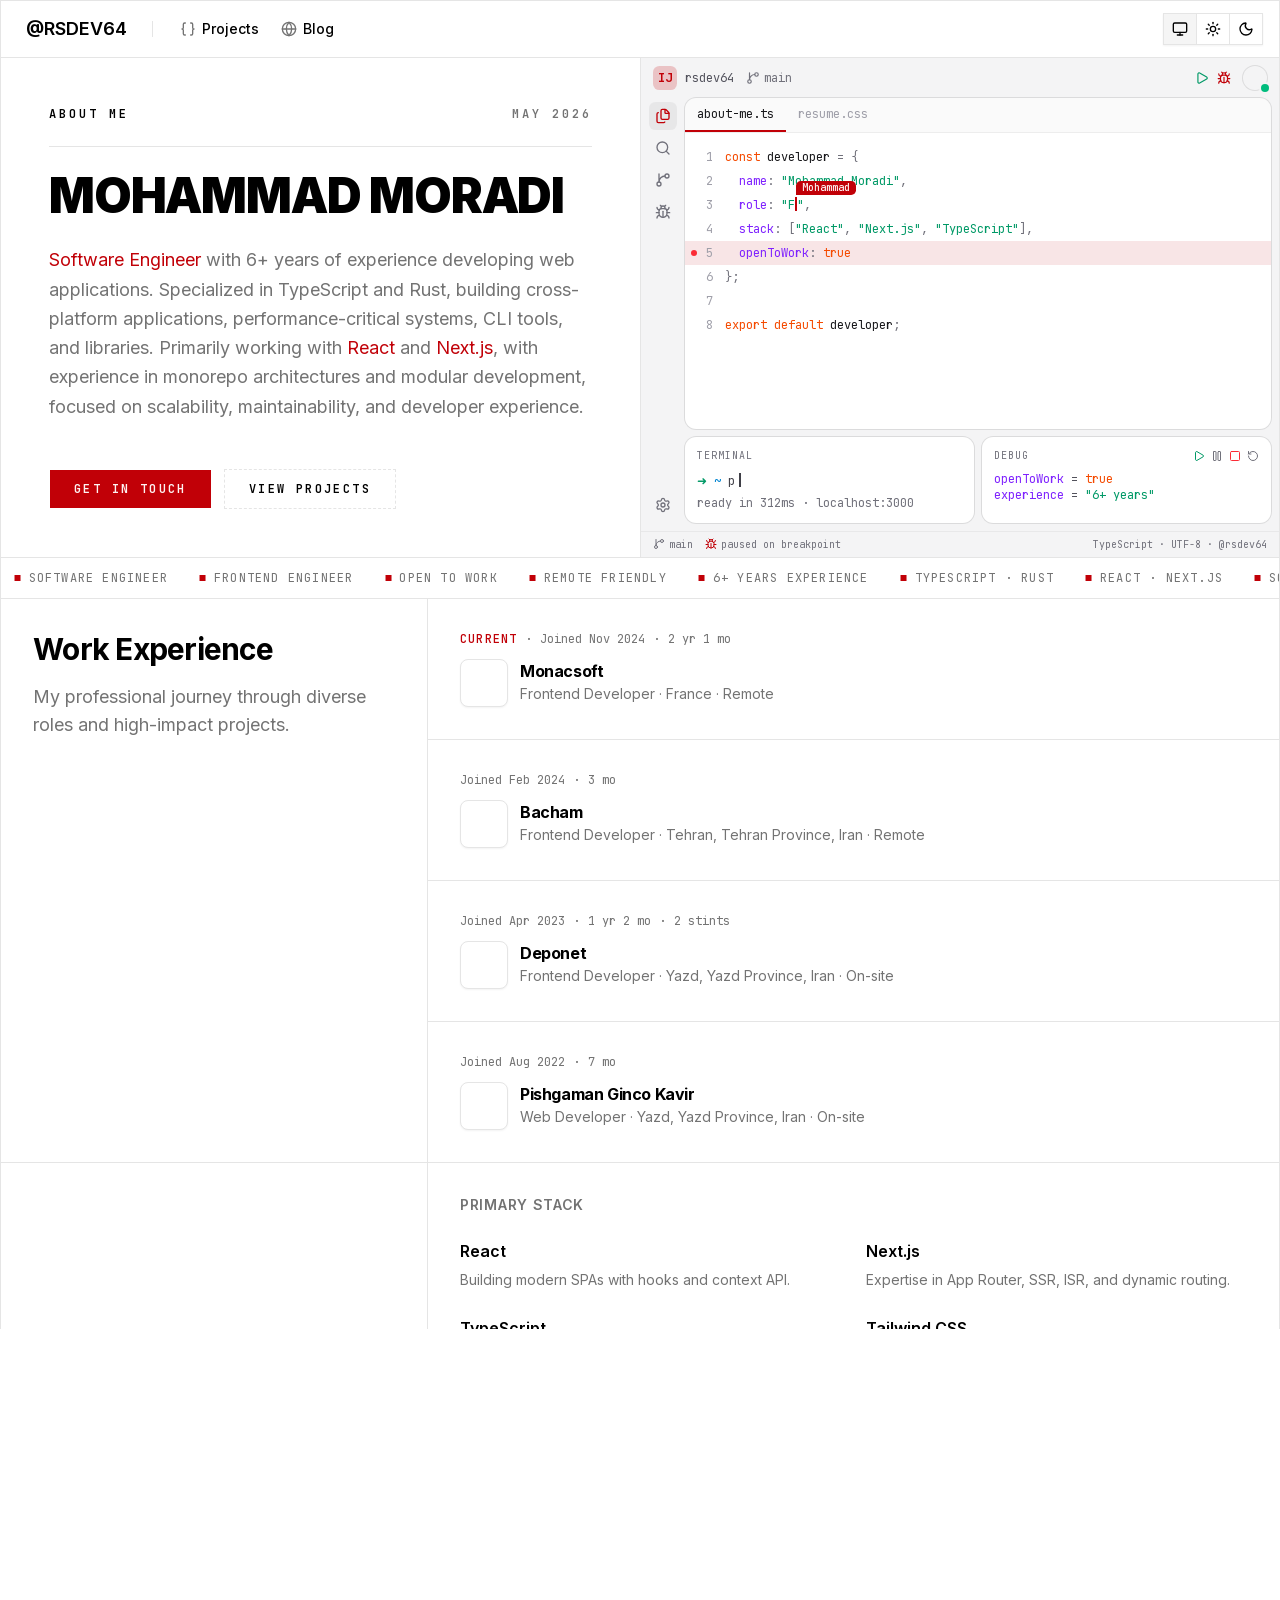
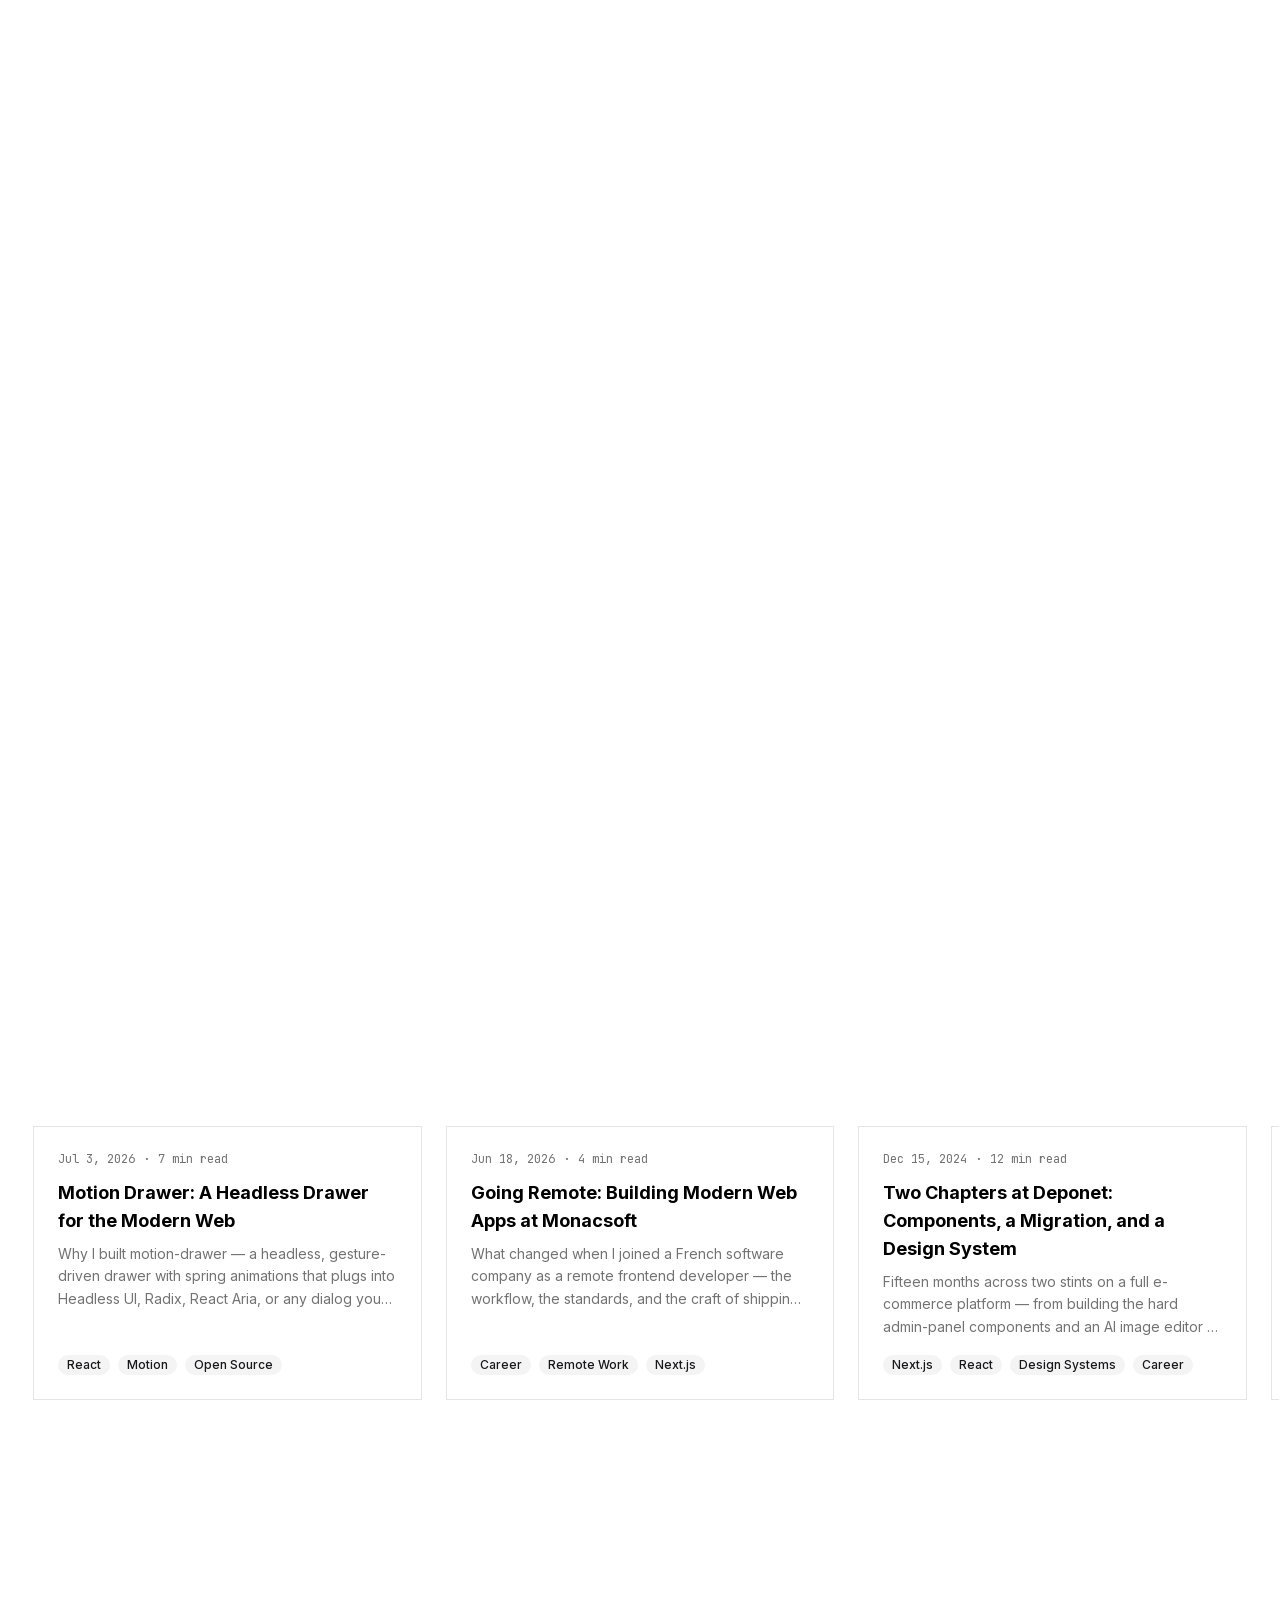
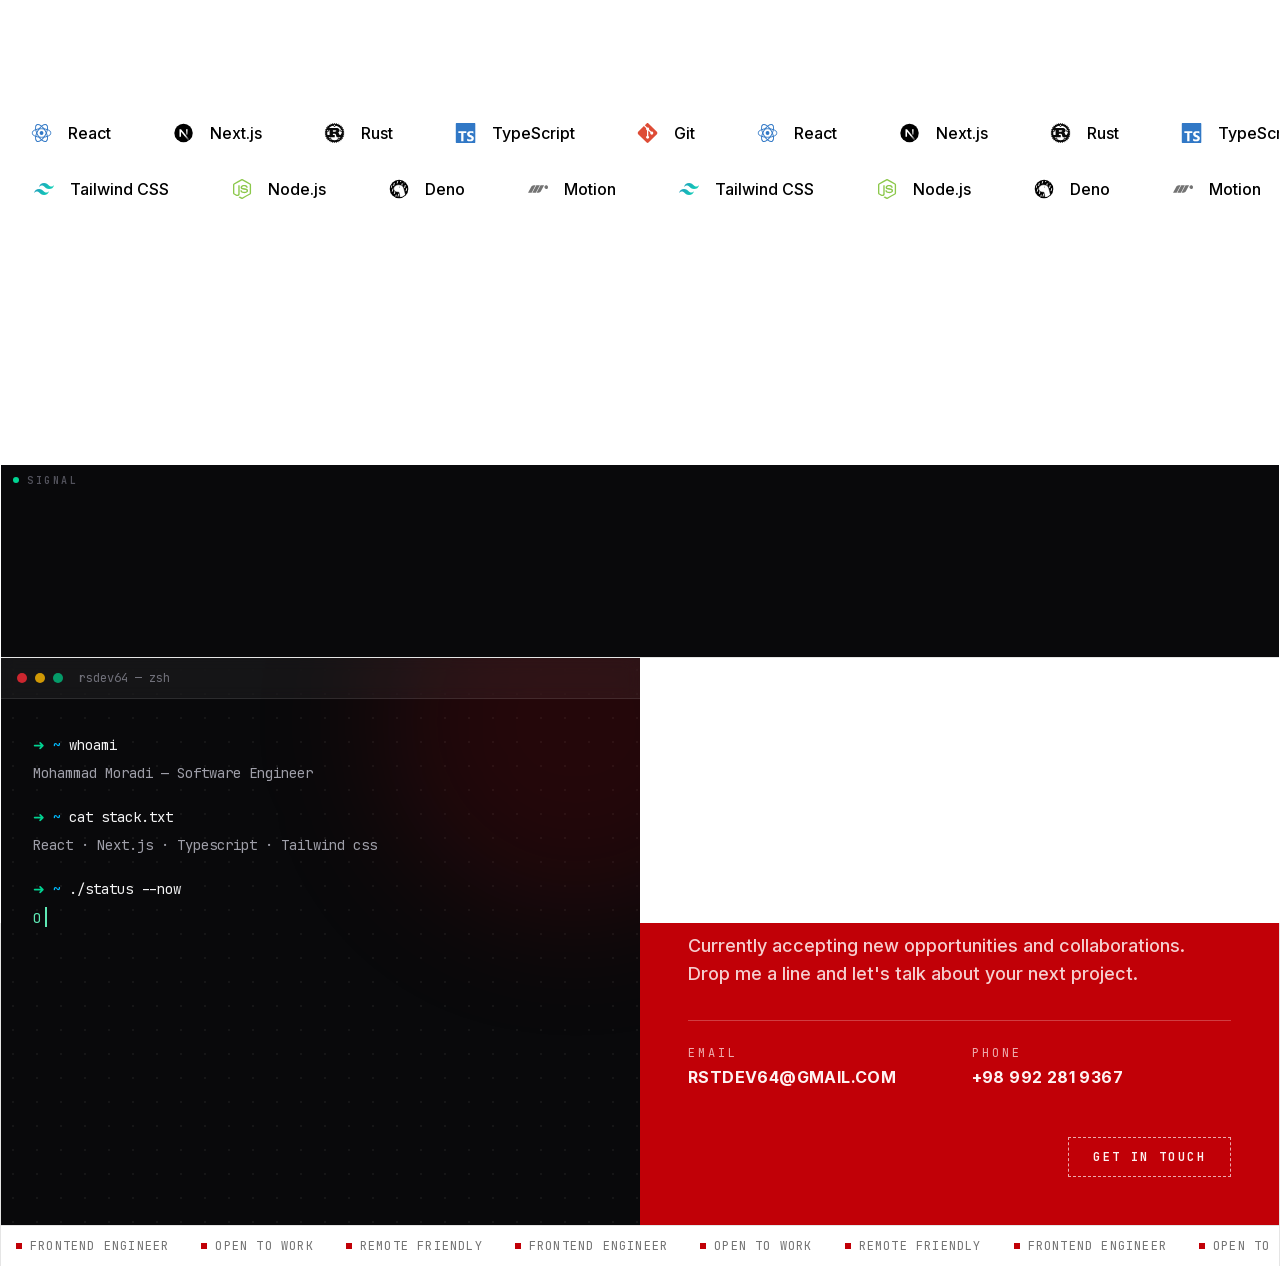
==== commit 595135aa: "Deploy e9ef0852c8e7ed931e5245f456a2b5b7989ac54c mmdev98/mmdev98@e9ef0852c8e7ed931e5245f456a2b5b7989a" ====
--- a/index.html
+++ b/index.html
@@ -119,4 +119,4 @@
   from { left: -80%; width: 80%; }
   to { left: 110%; width: 10%; }
 }
-</style><!--$!--><template data-dgst="BAILOUT_TO_CLIENT_SIDE_RENDERING"></template><!--/$--><div><header class="border-y bg-background sticky top-0 z-2"><div class="mx-auto flex h-14 w-full max-w-7xl items-center border-x px-2 xl:px-4"><a role="button" tabindex="0" data-slot="button" class="group/button inline-flex shrink-0 items-center justify-center border border-transparent bg-clip-padding whitespace-nowrap transition-all outline-none select-none focus-visible:border-ring focus-visible:ring-3 focus-visible:ring-ring/50 active:not-aria-[haspopup]:translate-y-px disabled:pointer-events-none disabled:opacity-50 aria-invalid:border-destructive aria-invalid:ring-3 aria-invalid:ring-destructive/20 dark:aria-invalid:border-destructive/50 dark:aria-invalid:ring-destructive/40 [&amp;_svg]:pointer-events-none [&amp;_svg]:shrink-0 [&amp;_svg:not([class*=&#x27;size-&#x27;])]:size-4 cursor-pointer hover:bg-muted hover:text-foreground aria-expanded:bg-muted aria-expanded:text-foreground dark:hover:bg-muted/50 h-10 gap-1.5 has-data-[icon=inline-end]:pr-2 has-data-[icon=inline-start]:pl-2 px-2 text-lg font-semibold uppercase" href="/">@RSDEV64</a><div data-orientation="vertical" role="separator" aria-orientation="vertical" data-slot="separator" class="bg-border shrink-0 data-horizontal:h-px data-horizontal:w-full data-vertical:w-px data-vertical:self-stretch mx-4 my-auto hidden h-4 md:block"></div><nav class="hidden md:block"><ol class="flex"><ol><a role="button" tabindex="0" data-slot="button" class="group/button inline-flex shrink-0 items-center justify-center border border-transparent bg-clip-padding text-sm font-medium whitespace-nowrap transition-all outline-none select-none focus-visible:border-ring focus-visible:ring-3 focus-visible:ring-ring/50 active:not-aria-[haspopup]:translate-y-px disabled:pointer-events-none disabled:opacity-50 aria-invalid:border-destructive aria-invalid:ring-3 aria-invalid:ring-destructive/20 dark:aria-invalid:border-destructive/50 dark:aria-invalid:ring-destructive/40 [&amp;_svg]:pointer-events-none [&amp;_svg]:shrink-0 [&amp;_svg:not([class*=&#x27;size-&#x27;])]:size-4 cursor-pointer hover:bg-muted hover:text-foreground aria-expanded:bg-muted aria-expanded:text-foreground dark:hover:bg-muted/50 h-10 gap-1.5 px-2.5 has-data-[icon=inline-end]:pr-2 has-data-[icon=inline-start]:pl-2" href="/#projects"><svg xmlns="http://www.w3.org/2000/svg" width="24" height="24" viewBox="0 0 24 24" fill="none" stroke="currentColor" stroke-width="2" stroke-linecap="round" stroke-linejoin="round" class="lucide lucide-braces text-muted-foreground size-4" aria-hidden="true"><path d="M8 3H7a2 2 0 0 0-2 2v5a2 2 0 0 1-2 2 2 2 0 0 1 2 2v5c0 1.1.9 2 2 2h1"></path><path d="M16 21h1a2 2 0 0 0 2-2v-5c0-1.1.9-2 2-2a2 2 0 0 1-2-2V5a2 2 0 0 0-2-2h-1"></path></svg>Projects</a></ol><ol><a role="button" tabindex="0" data-slot="button" class="group/button inline-flex shrink-0 items-center justify-center border border-transparent bg-clip-padding text-sm font-medium whitespace-nowrap transition-all outline-none select-none focus-visible:border-ring focus-visible:ring-3 focus-visible:ring-ring/50 active:not-aria-[haspopup]:translate-y-px disabled:pointer-events-none disabled:opacity-50 aria-invalid:border-destructive aria-invalid:ring-3 aria-invalid:ring-destructive/20 dark:aria-invalid:border-destructive/50 dark:aria-invalid:ring-destructive/40 [&amp;_svg]:pointer-events-none [&amp;_svg]:shrink-0 [&amp;_svg:not([class*=&#x27;size-&#x27;])]:size-4 cursor-pointer hover:bg-muted hover:text-foreground aria-expanded:bg-muted aria-expanded:text-foreground dark:hover:bg-muted/50 h-10 gap-1.5 px-2.5 has-data-[icon=inline-end]:pr-2 has-data-[icon=inline-start]:pl-2" href="/blog/"><svg xmlns="http://www.w3.org/2000/svg" width="24" height="24" viewBox="0 0 24 24" fill="none" stroke="currentColor" stroke-width="2" stroke-linecap="round" stroke-linejoin="round" class="lucide lucide-globe text-muted-foreground size-4" aria-hidden="true"><circle cx="12" cy="12" r="10"></circle><path d="M12 2a14.5 14.5 0 0 0 0 20 14.5 14.5 0 0 0 0-20"></path><path d="M2 12h20"></path></svg>Blog</a></ol></ol></nav><div class="ms-auto flex items-center md:gap-2"><div data-orientation="horizontal" role="group" data-slot="toggle-group" data-variant="outline" data-spacing="0" class="group/toggle-group w-fit flex-row items-center gap-[--spacing(var(--gap))] data-vertical:flex-col data-vertical:items-stretch data-[spacing=0]:data-[variant=outline]:shadow-xs hidden md:flex" style="--gap:0"><button type="button" aria-disabled="false" tabindex="-1" aria-pressed="false" data-slot="tooltip-trigger" data-variant="outline" data-size="sm" data-spacing="0" aria-label="System" id="base-ui-_R_6lhivalb_" data-base-ui-tooltip-trigger="" class="shrink-0 group-data-[spacing=0]/toggle-group:px-2 group-data-[spacing=0]/toggle-group:shadow-none focus:z-10 focus-visible:z-10 group-data-[spacing=0]/toggle-group:has-data-[icon=inline-end]:pe-1.5 group-data-[spacing=0]/toggle-group:has-data-[icon=inline-start]:ps-1.5 group-data-horizontal/toggle-group:data-[spacing=0]:data-[variant=outline]:border-s-0 group-data-vertical/toggle-group:data-[spacing=0]:data-[variant=outline]:border-t-0 group-data-horizontal/toggle-group:data-[spacing=0]:data-[variant=outline]:first:border-s group-data-vertical/toggle-group:data-[spacing=0]:data-[variant=outline]:first:border-t group/toggle active:not-aria-[haspopup]:translate-y-px inline-flex items-center justify-center gap-1 text-sm font-medium whitespace-nowrap transition-[color,box-shadow] outline-none hover:text-foreground focus-visible:border-ring focus-visible:ring-[3px] focus-visible:ring-ring/50 disabled:pointer-events-none disabled:opacity-50 aria-invalid:border-destructive aria-invalid:ring-destructive/20 dark:aria-invalid:ring-destructive/40 [&amp;_svg]:pointer-events-none [&amp;_svg]:shrink-0 [&amp;_svg:not([class*=&#x27;size-&#x27;])]:size-4 border border-input bg-transparent hover:bg-muted aria-pressed:bg-muted h-8 min-w-8 px-2.5 has-data-[icon=inline-end]:pe-1.5 has-data-[icon=inline-start]:ps-1.5"><svg xmlns="http://www.w3.org/2000/svg" width="24" height="24" viewBox="0 0 24 24" fill="none" stroke="currentColor" stroke-width="2" stroke-linecap="round" stroke-linejoin="round" class="lucide lucide-monitor" aria-hidden="true"><rect width="20" height="14" x="2" y="3" rx="2"></rect><line x1="8" x2="16" y1="21" y2="21"></line><line x1="12" x2="12" y1="17" y2="21"></line></svg><span class="sr-only">System</span></button><button type="button" aria-disabled="false" tabindex="-1" aria-pressed="false" data-slot="tooltip-trigger" data-variant="outline" data-size="sm" data-spacing="0" aria-label="Light" id="base-ui-_R_6phivalb_" data-base-ui-tooltip-trigger="" class="shrink-0 group-data-[spacing=0]/toggle-group:px-2 group-data-[spacing=0]/toggle-group:shadow-none focus:z-10 focus-visible:z-10 group-data-[spacing=0]/toggle-group:has-data-[icon=inline-end]:pe-1.5 group-data-[spacing=0]/toggle-group:has-data-[icon=inline-start]:ps-1.5 group-data-horizontal/toggle-group:data-[spacing=0]:data-[variant=outline]:border-s-0 group-data-vertical/toggle-group:data-[spacing=0]:data-[variant=outline]:border-t-0 group-data-horizontal/toggle-group:data-[spacing=0]:data-[variant=outline]:first:border-s group-data-vertical/toggle-group:data-[spacing=0]:data-[variant=outline]:first:border-t group/toggle active:not-aria-[haspopup]:translate-y-px inline-flex items-center justify-center gap-1 text-sm font-medium whitespace-nowrap transition-[color,box-shadow] outline-none hover:text-foreground focus-visible:border-ring focus-visible:ring-[3px] focus-visible:ring-ring/50 disabled:pointer-events-none disabled:opacity-50 aria-invalid:border-destructive aria-invalid:ring-destructive/20 dark:aria-invalid:ring-destructive/40 [&amp;_svg]:pointer-events-none [&amp;_svg]:shrink-0 [&amp;_svg:not([class*=&#x27;size-&#x27;])]:size-4 border border-input bg-transparent hover:bg-muted aria-pressed:bg-muted h-8 min-w-8 px-2.5 has-data-[icon=inline-end]:pe-1.5 has-data-[icon=inline-start]:ps-1.5"><svg xmlns="http://www.w3.org/2000/svg" width="24" height="24" viewBox="0 0 24 24" fill="none" stroke="currentColor" stroke-width="2" stroke-linecap="round" stroke-linejoin="round" class="lucide lucide-sun" aria-hidden="true"><circle cx="12" cy="12" r="4"></circle><path d="M12 2v2"></path><path d="M12 20v2"></path><path d="m4.93 4.93 1.41 1.41"></path><path d="m17.66 17.66 1.41 1.41"></path><path d="M2 12h2"></path><path d="M20 12h2"></path><path d="m6.34 17.66-1.41 1.41"></path><path d="m19.07 4.93-1.41 1.41"></path></svg><span class="sr-only">Light</span></button><button type="button" aria-disabled="false" tabindex="-1" aria-pressed="false" data-slot="tooltip-trigger" data-variant="outline" data-size="sm" data-spacing="0" aria-label="Dark" id="base-ui-_R_6thivalb_" data-base-ui-tooltip-trigger="" class="shrink-0 group-data-[spacing=0]/toggle-group:px-2 group-data-[spacing=0]/toggle-group:shadow-none focus:z-10 focus-visible:z-10 group-data-[spacing=0]/toggle-group:has-data-[icon=inline-end]:pe-1.5 group-data-[spacing=0]/toggle-group:has-data-[icon=inline-start]:ps-1.5 group-data-horizontal/toggle-group:data-[spacing=0]:data-[variant=outline]:border-s-0 group-data-vertical/toggle-group:data-[spacing=0]:data-[variant=outline]:border-t-0 group-data-horizontal/toggle-group:data-[spacing=0]:data-[variant=outline]:first:border-s group-data-vertical/toggle-group:data-[spacing=0]:data-[variant=outline]:first:border-t group/toggle active:not-aria-[haspopup]:translate-y-px inline-flex items-center justify-center gap-1 text-sm font-medium whitespace-nowrap transition-[color,box-shadow] outline-none hover:text-foreground focus-visible:border-ring focus-visible:ring-[3px] focus-visible:ring-ring/50 disabled:pointer-events-none disabled:opacity-50 aria-invalid:border-destructive aria-invalid:ring-destructive/20 dark:aria-invalid:ring-destructive/40 [&amp;_svg]:pointer-events-none [&amp;_svg]:shrink-0 [&amp;_svg:not([class*=&#x27;size-&#x27;])]:size-4 border border-input bg-transparent hover:bg-muted aria-pressed:bg-muted h-8 min-w-8 px-2.5 has-data-[icon=inline-end]:pe-1.5 has-data-[icon=inline-start]:ps-1.5"><svg xmlns="http://www.w3.org/2000/svg" width="24" height="24" viewBox="0 0 24 24" fill="none" stroke="currentColor" stroke-width="2" stroke-linecap="round" stroke-linejoin="round" class="lucide lucide-moon" aria-hidden="true"><path d="M20.985 12.486a9 9 0 1 1-9.473-9.472c.405-.022.617.46.402.803a6 6 0 0 0 8.268 8.268c.344-.215.825-.004.803.401"></path></svg><span class="sr-only">Dark</span></button></div><button class="hover:bg-muted flex h-10 w-10 items-center justify-center rounded-md focus-visible:outline-none md:hidden" aria-label="Toggle Menu"><svg viewBox="0 0 24 24" width="24" height="24" fill="none" preserveAspectRatio="none"><line x1="4" y1="6" x2="20" y2="6" stroke="currentColor" stroke-width="2" vector-effect="non-scaling-stroke" style="transform:none;transform-origin:50% 50%;transform-box:fill-box"></line><line x1="4" y1="12" x2="20" y2="12" stroke="currentColor" stroke-width="2" vector-effect="non-scaling-stroke" opacity="1"></line><line x1="4" y1="18" x2="20" y2="18" stroke="currentColor" stroke-width="2" vector-effect="non-scaling-stroke" style="transform:none;transform-origin:50% 50%;transform-box:fill-box"></line></svg></button></div></div></header><div class="relative z-1 mx-auto min-h-svh w-full max-w-7xl border-x"><div class="bg-background min-h-screen"><section class="grid grid-cols-1 lg:grid-cols-2 border-b"><div class="flex flex-col p-6 md:p-10 lg:p-12"><div class="flex items-center justify-between gap-4 font-mono text-xs font-semibold tracking-[0.25em] uppercase"><span>About me</span><span class="text-muted-foreground">May 2026</span></div><hr class="my-6"/><h1 class="text-4xl leading-[1.05] font-black tracking-tight uppercase md:text-5xl">Mohammad Moradi</h1><p class="text-muted-foreground mt-6 max-w-xl text-lg leading-relaxed"><span class="text-primary">Software Engineer</span> with 6+ years of experience developing web applications. Specialized in TypeScript and Rust, building cross-platform applications, performance-critical systems, CLI tools, and libraries. Primarily working with <span class="text-primary">React</span> and <span class="text-primary">Next.js</span>, with experience in monorepo architectures and modular development, focused on scalability, maintainability, and developer experience.</p><div class="mt-10 grid grid-cols-1 gap-3 sm:grid-cols-[auto_auto_1fr] lg:mt-12"><a role="button" tabindex="0" data-slot="button" class="group/button inline-flex shrink-0 items-center justify-center border border-transparent bg-clip-padding whitespace-nowrap transition-all outline-none select-none focus-visible:border-ring focus-visible:ring-3 focus-visible:ring-ring/50 active:not-aria-[haspopup]:translate-y-px disabled:pointer-events-none disabled:opacity-50 aria-invalid:border-destructive aria-invalid:ring-3 aria-invalid:ring-destructive/20 dark:aria-invalid:border-destructive/50 dark:aria-invalid:ring-destructive/40 [&amp;_svg]:pointer-events-none [&amp;_svg]:shrink-0 [&amp;_svg:not([class*=&#x27;size-&#x27;])]:size-4 cursor-pointer bg-primary text-primary-foreground hover:bg-primary/80 h-10 gap-1.5 has-data-[icon=inline-end]:pr-2 has-data-[icon=inline-start]:pl-2 px-6 font-mono text-xs font-semibold tracking-[0.2em] uppercase" href="/#contact">Get in Touch</a><a role="button" tabindex="0" data-slot="button" class="group/button inline-flex shrink-0 items-center justify-center border bg-clip-padding whitespace-nowrap transition-all outline-none select-none focus-visible:border-ring focus-visible:ring-3 focus-visible:ring-ring/50 active:not-aria-[haspopup]:translate-y-px disabled:pointer-events-none disabled:opacity-50 aria-invalid:border-destructive aria-invalid:ring-3 aria-invalid:ring-destructive/20 dark:aria-invalid:border-destructive/50 dark:aria-invalid:ring-destructive/40 [&amp;_svg]:pointer-events-none [&amp;_svg]:shrink-0 [&amp;_svg:not([class*=&#x27;size-&#x27;])]:size-4 cursor-pointer border-border bg-background hover:bg-muted hover:text-foreground aria-expanded:bg-muted aria-expanded:text-foreground dark:border-input dark:bg-input/30 dark:hover:bg-input/50 h-10 gap-1.5 has-data-[icon=inline-end]:pr-2 has-data-[icon=inline-start]:pl-2 border-dashed px-6 font-mono text-xs font-semibold tracking-[0.2em] uppercase" href="/#projects">View Projects</a></div></div><div dir="ltr" class="relative flex min-h-96 flex-col overflow-hidden border-t bg-zinc-100 font-mono text-xs text-zinc-700 lg:min-h-120 lg:border-s lg:border-t-0 dark:bg-zinc-950 dark:text-zinc-300"><div class="flex items-center gap-3 px-3 py-2"><span class="flex items-center gap-2 text-zinc-600 dark:text-zinc-400"><span class="bg-primary/20 text-primary flex size-6 items-center justify-center rounded-md font-bold">IJ</span>rsdev64</span><span class="flex items-center gap-1 text-zinc-500"><svg xmlns="http://www.w3.org/2000/svg" width="24" height="24" viewBox="0 0 24 24" fill="none" stroke="currentColor" stroke-width="2" stroke-linecap="round" stroke-linejoin="round" class="lucide lucide-git-branch size-3.5" aria-hidden="true"><path d="M15 6a9 9 0 0 0-9 9V3"></path><circle cx="18" cy="6" r="3"></circle><circle cx="6" cy="18" r="3"></circle></svg>main</span><div class="ms-auto flex items-center gap-2"><svg xmlns="http://www.w3.org/2000/svg" width="24" height="24" viewBox="0 0 24 24" fill="none" stroke="currentColor" stroke-width="2" stroke-linecap="round" stroke-linejoin="round" class="lucide lucide-play size-3.5 text-emerald-600 dark:text-emerald-400" aria-hidden="true"><path d="M5 5a2 2 0 0 1 3.008-1.728l11.997 6.998a2 2 0 0 1 .003 3.458l-12 7A2 2 0 0 1 5 19z"></path></svg><svg xmlns="http://www.w3.org/2000/svg" width="24" height="24" viewBox="0 0 24 24" fill="none" stroke="currentColor" stroke-width="2" stroke-linecap="round" stroke-linejoin="round" class="lucide lucide-bug text-primary size-3.5" aria-hidden="true"><path d="M12 20v-9"></path><path d="M14 7a4 4 0 0 1 4 4v3a6 6 0 0 1-12 0v-3a4 4 0 0 1 4-4z"></path><path d="M14.12 3.88 16 2"></path><path d="M21 21a4 4 0 0 0-3.81-4"></path><path d="M21 5a4 4 0 0 1-3.55 3.97"></path><path d="M22 13h-4"></path><path d="M3 21a4 4 0 0 1 3.81-4"></path><path d="M3 5a4 4 0 0 0 3.55 3.97"></path><path d="M6 13H2"></path><path d="m8 2 1.88 1.88"></path><path d="M9 7.13V6a3 3 0 1 1 6 0v1.13"></path></svg><div class="relative ms-1"><img alt="Mohammad Moradi" loading="lazy" width="24" height="24" decoding="async" data-nimg="1" class="size-6 rounded-full object-cover ring-1 ring-black/10 dark:ring-white/20" style="color:transparent" src="/_next/static/media/me.1fey25ulodddv.jpg"/><span class="absolute -right-0.5 -bottom-0.5 size-2 rounded-full bg-emerald-500 ring-2 ring-zinc-100 dark:ring-zinc-950"></span></div></div></div><div class="flex min-h-0 flex-1 gap-2 px-2 pb-2"><div class="flex flex-col items-center gap-1 py-1 text-zinc-500"><span class="text-primary rounded-md bg-black/5 p-1.5 dark:bg-white/10"><svg xmlns="http://www.w3.org/2000/svg" width="24" height="24" viewBox="0 0 24 24" fill="none" stroke="currentColor" stroke-width="2" stroke-linecap="round" stroke-linejoin="round" class="lucide lucide-files size-4" aria-hidden="true"><path d="M15 2h-4a2 2 0 0 0-2 2v11a2 2 0 0 0 2 2h8a2 2 0 0 0 2-2V8"></path><path d="M16.706 2.706A2.4 2.4 0 0 0 15 2v5a1 1 0 0 0 1 1h5a2.4 2.4 0 0 0-.706-1.706z"></path><path d="M5 7a2 2 0 0 0-2 2v11a2 2 0 0 0 2 2h8a2 2 0 0 0 1.732-1"></path></svg></span><span class="rounded-md p-1.5"><svg xmlns="http://www.w3.org/2000/svg" width="24" height="24" viewBox="0 0 24 24" fill="none" stroke="currentColor" stroke-width="2" stroke-linecap="round" stroke-linejoin="round" class="lucide lucide-search size-4" aria-hidden="true"><path d="m21 21-4.34-4.34"></path><circle cx="11" cy="11" r="8"></circle></svg></span><span class="rounded-md p-1.5"><svg xmlns="http://www.w3.org/2000/svg" width="24" height="24" viewBox="0 0 24 24" fill="none" stroke="currentColor" stroke-width="2" stroke-linecap="round" stroke-linejoin="round" class="lucide lucide-git-branch size-4" aria-hidden="true"><path d="M15 6a9 9 0 0 0-9 9V3"></path><circle cx="18" cy="6" r="3"></circle><circle cx="6" cy="18" r="3"></circle></svg></span><span class="rounded-md p-1.5"><svg xmlns="http://www.w3.org/2000/svg" width="24" height="24" viewBox="0 0 24 24" fill="none" stroke="currentColor" stroke-width="2" stroke-linecap="round" stroke-linejoin="round" class="lucide lucide-bug size-4" aria-hidden="true"><path d="M12 20v-9"></path><path d="M14 7a4 4 0 0 1 4 4v3a6 6 0 0 1-12 0v-3a4 4 0 0 1 4-4z"></path><path d="M14.12 3.88 16 2"></path><path d="M21 21a4 4 0 0 0-3.81-4"></path><path d="M21 5a4 4 0 0 1-3.55 3.97"></path><path d="M22 13h-4"></path><path d="M3 21a4 4 0 0 1 3.81-4"></path><path d="M3 5a4 4 0 0 0 3.55 3.97"></path><path d="M6 13H2"></path><path d="m8 2 1.88 1.88"></path><path d="M9 7.13V6a3 3 0 1 1 6 0v1.13"></path></svg></span><span class="mt-auto rounded-md p-1.5"><svg xmlns="http://www.w3.org/2000/svg" width="24" height="24" viewBox="0 0 24 24" fill="none" stroke="currentColor" stroke-width="2" stroke-linecap="round" stroke-linejoin="round" class="lucide lucide-settings size-4" aria-hidden="true"><path d="M9.671 4.136a2.34 2.34 0 0 1 4.659 0 2.34 2.34 0 0 0 3.319 1.915 2.34 2.34 0 0 1 2.33 4.033 2.34 2.34 0 0 0 0 3.831 2.34 2.34 0 0 1-2.33 4.033 2.34 2.34 0 0 0-3.319 1.915 2.34 2.34 0 0 1-4.659 0 2.34 2.34 0 0 0-3.32-1.915 2.34 2.34 0 0 1-2.33-4.033 2.34 2.34 0 0 0 0-3.831A2.34 2.34 0 0 1 6.35 6.051a2.34 2.34 0 0 0 3.319-1.915"></path><circle cx="12" cy="12" r="3"></circle></svg></span></div><div class="flex min-w-0 flex-1 flex-col gap-2"><div class="flex-1 overflow-hidden rounded-xl bg-white ring-1 ring-black/10 dark:bg-zinc-900 dark:ring-white/10"><div class="flex border-b border-black/5 bg-black/2 dark:border-white/5 dark:bg-white/2"><span class="border-primary flex items-center gap-2 border-b-2 px-3 py-2 text-zinc-900 dark:text-zinc-100">about-me.ts</span><span class="px-3 py-2 text-zinc-400 dark:text-zinc-600">resume.css</span></div><div class="overflow-x-auto py-3 leading-6"><div class="flex"><span class="relative w-10 shrink-0 pr-3 text-right text-zinc-400 select-none dark:text-zinc-600">1</span><span class="whitespace-pre"><span class="text-orange-600 dark:text-orange-300">const</span> <span class="text-zinc-900 dark:text-zinc-100">developer</span> <span class="text-zinc-500">= <!-- -->{</span></span></div><div class="flex"><span class="relative w-10 shrink-0 pr-3 text-right text-zinc-400 select-none dark:text-zinc-600">2</span><span class="whitespace-pre">  <span class="text-violet-600 dark:text-violet-300">name</span><span class="text-zinc-500">:</span> <span class="text-emerald-600 dark:text-emerald-300">&quot;Mohammad Moradi&quot;</span><span class="text-zinc-500">,</span></span></div><div class="flex"><span class="relative w-10 shrink-0 pr-3 text-right text-zinc-400 select-none dark:text-zinc-600">3</span><span class="whitespace-pre">  <span class="text-violet-600 dark:text-violet-300">role</span><span class="text-zinc-500">:</span> <span class="text-emerald-600 dark:text-emerald-300">&quot;<span class="relative"><span class="bg-primary text-primary-foreground text-2xs absolute -top-4 left-full -ms-px rounded-sm rounded-bl-none px-1.5 py-0.5 leading-none font-medium whitespace-nowrap">Mohammad</span><span><span class="inline-block bg-primary ms-0 h-3.5 w-[1.5px] translate-y-0.5"></span></span></span>&quot;</span><span class="text-zinc-500">,</span></span></div><div class="flex"><span class="relative w-10 shrink-0 pr-3 text-right text-zinc-400 select-none dark:text-zinc-600">4</span><span class="whitespace-pre">  <span class="text-violet-600 dark:text-violet-300">stack</span><span class="text-zinc-500">: [</span><span class="text-emerald-600 dark:text-emerald-300">&quot;React&quot;</span><span class="text-zinc-500">, </span><span class="text-emerald-600 dark:text-emerald-300">&quot;Next.js&quot;</span><span class="text-zinc-500">, </span><span class="text-emerald-600 dark:text-emerald-300">&quot;TypeScript&quot;</span><span class="text-zinc-500">],</span></span></div><div class="flex bg-primary/10"><span class="relative w-10 shrink-0 pr-3 text-right text-zinc-400 select-none dark:text-zinc-600"><span class="absolute top-1/2 left-1.5 size-1.5 -translate-y-1/2 rounded-full bg-red-500"></span>5</span><span class="whitespace-pre">  <span class="text-violet-600 dark:text-violet-300">openToWork</span><span class="text-zinc-500">:</span> <span class="text-orange-600 dark:text-orange-300">true</span></span></div><div class="flex"><span class="relative w-10 shrink-0 pr-3 text-right text-zinc-400 select-none dark:text-zinc-600">6</span><span class="whitespace-pre"><span class="text-zinc-500">};</span></span></div><div class="flex"><span class="relative w-10 shrink-0 pr-3 text-right text-zinc-400 select-none dark:text-zinc-600">7</span><span class="whitespace-pre"> </span></div><div class="flex"><span class="relative w-10 shrink-0 pr-3 text-right text-zinc-400 select-none dark:text-zinc-600">8</span><span class="whitespace-pre"><span class="text-orange-600 dark:text-orange-300">export default</span> <span class="text-zinc-900 dark:text-zinc-100">developer</span><span class="text-zinc-500">;</span></span></div></div></div><div class="grid grid-cols-1 gap-2 sm:grid-cols-2"><div class="rounded-xl bg-white p-3 ring-1 ring-black/10 dark:bg-zinc-900 dark:ring-white/10"><div class="mb-2 text-[10px] tracking-widest text-zinc-500 uppercase">Terminal</div><div class="min-h-6"><span class="text-emerald-600 dark:text-emerald-400">➜</span> <span class="text-sky-600 dark:text-sky-400">~</span> <span><span class="ms-1 inline-block w-0.5 bg-current h-3.5 translate-y-0.5"></span></span></div><div class="text-zinc-500">ready in 312ms · localhost:3000</div></div><div class="rounded-xl bg-white p-3 ring-1 ring-black/10 dark:bg-zinc-900 dark:ring-white/10"><div class="mb-2 flex items-center justify-between gap-2"><span class="text-[10px] tracking-widest text-zinc-500 uppercase">Debug</span><span class="flex items-center gap-1.5 text-zinc-500"><svg xmlns="http://www.w3.org/2000/svg" width="24" height="24" viewBox="0 0 24 24" fill="none" stroke="currentColor" stroke-width="2" stroke-linecap="round" stroke-linejoin="round" class="lucide lucide-play size-3 text-emerald-600 dark:text-emerald-400" aria-hidden="true"><path d="M5 5a2 2 0 0 1 3.008-1.728l11.997 6.998a2 2 0 0 1 .003 3.458l-12 7A2 2 0 0 1 5 19z"></path></svg><svg xmlns="http://www.w3.org/2000/svg" width="24" height="24" viewBox="0 0 24 24" fill="none" stroke="currentColor" stroke-width="2" stroke-linecap="round" stroke-linejoin="round" class="lucide lucide-pause size-3" aria-hidden="true"><rect x="14" y="3" width="5" height="18" rx="1"></rect><rect x="5" y="3" width="5" height="18" rx="1"></rect></svg><svg xmlns="http://www.w3.org/2000/svg" width="24" height="24" viewBox="0 0 24 24" fill="none" stroke="currentColor" stroke-width="2" stroke-linecap="round" stroke-linejoin="round" class="lucide lucide-square size-3 text-red-500 dark:text-red-400" aria-hidden="true"><rect width="18" height="18" x="3" y="3" rx="2"></rect></svg><svg xmlns="http://www.w3.org/2000/svg" width="24" height="24" viewBox="0 0 24 24" fill="none" stroke="currentColor" stroke-width="2" stroke-linecap="round" stroke-linejoin="round" class="lucide lucide-rotate-ccw size-3" aria-hidden="true"><path d="M3 12a9 9 0 1 0 9-9 9.75 9.75 0 0 0-6.74 2.74L3 8"></path><path d="M3 3v5h5"></path></svg></span></div><div class="text-zinc-600 dark:text-zinc-400"><span class="text-violet-600 dark:text-violet-300">openToWork</span> <!-- -->=<!-- --> <span class="text-orange-600 dark:text-orange-300">true</span></div><div class="text-zinc-600 dark:text-zinc-400"><span class="text-violet-600 dark:text-violet-300">experience</span> <!-- -->=<!-- --> <span class="text-emerald-600 dark:text-emerald-300">&quot;6+ years&quot;</span></div></div></div></div></div><div class="flex items-center gap-3 border-t border-black/5 px-3 py-1.5 text-[10px] text-zinc-500 dark:border-white/5"><span class="flex items-center gap-1"><svg xmlns="http://www.w3.org/2000/svg" width="24" height="24" viewBox="0 0 24 24" fill="none" stroke="currentColor" stroke-width="2" stroke-linecap="round" stroke-linejoin="round" class="lucide lucide-git-branch size-3" aria-hidden="true"><path d="M15 6a9 9 0 0 0-9 9V3"></path><circle cx="18" cy="6" r="3"></circle><circle cx="6" cy="18" r="3"></circle></svg>main</span><span class="flex items-center gap-1"><svg xmlns="http://www.w3.org/2000/svg" width="24" height="24" viewBox="0 0 24 24" fill="none" stroke="currentColor" stroke-width="2" stroke-linecap="round" stroke-linejoin="round" class="lucide lucide-bug text-primary size-3" aria-hidden="true"><path d="M12 20v-9"></path><path d="M14 7a4 4 0 0 1 4 4v3a6 6 0 0 1-12 0v-3a4 4 0 0 1 4-4z"></path><path d="M14.12 3.88 16 2"></path><path d="M21 21a4 4 0 0 0-3.81-4"></path><path d="M21 5a4 4 0 0 1-3.55 3.97"></path><path d="M22 13h-4"></path><path d="M3 21a4 4 0 0 1 3.81-4"></path><path d="M3 5a4 4 0 0 0 3.55 3.97"></path><path d="M6 13H2"></path><path d="m8 2 1.88 1.88"></path><path d="M9 7.13V6a3 3 0 1 1 6 0v1.13"></path></svg>paused on breakpoint</span><span class="ms-auto">TypeScript · UTF-8 <span class="max-sm:hidden">· @rsdev64</span></span></div></div><div class="text-muted-foreground border-t py-3 font-mono text-xs tracking-widest whitespace-nowrap uppercase lg:col-span-2"><ul class="sr-only"><li>Software Engineer</li><li>Frontend Engineer</li><li>Open to Work</li><li>Remote Friendly</li><li>6+ Years Experience</li><li>TypeScript · Rust</li><li>React · Next.js</li></ul><div class="flex overflow-hidden" aria-hidden="true"><ul class="flex whitespace-nowrap" style="transform:none"><li class="flex items-center gap-2 px-4"><span class="bg-primary size-1.5 shrink-0"></span>Software Engineer</li><li class="flex items-center gap-2 px-4"><span class="bg-primary size-1.5 shrink-0"></span>Frontend Engineer</li><li class="flex items-center gap-2 px-4"><span class="bg-primary size-1.5 shrink-0"></span>Open to Work</li><li class="flex items-center gap-2 px-4"><span class="bg-primary size-1.5 shrink-0"></span>Remote Friendly</li><li class="flex items-center gap-2 px-4"><span class="bg-primary size-1.5 shrink-0"></span>6+ Years Experience</li><li class="flex items-center gap-2 px-4"><span class="bg-primary size-1.5 shrink-0"></span>TypeScript · Rust</li><li class="flex items-center gap-2 px-4"><span class="bg-primary size-1.5 shrink-0"></span>React · Next.js</li><li class="flex items-center gap-2 px-4"><span class="bg-primary size-1.5 shrink-0"></span>Software Engineer</li><li class="flex items-center gap-2 px-4"><span class="bg-primary size-1.5 shrink-0"></span>Frontend Engineer</li><li class="flex items-center gap-2 px-4"><span class="bg-primary size-1.5 shrink-0"></span>Open to Work</li><li class="flex items-center gap-2 px-4"><span class="bg-primary size-1.5 shrink-0"></span>Remote Friendly</li><li class="flex items-center gap-2 px-4"><span class="bg-primary size-1.5 shrink-0"></span>6+ Years Experience</li><li class="flex items-center gap-2 px-4"><span class="bg-primary size-1.5 shrink-0"></span>TypeScript · Rust</li><li class="flex items-center gap-2 px-4"><span class="bg-primary size-1.5 shrink-0"></span>React · Next.js</li><li class="flex items-center gap-2 px-4"><span class="bg-primary size-1.5 shrink-0"></span>Software Engineer</li><li class="flex items-center gap-2 px-4"><span class="bg-primary size-1.5 shrink-0"></span>Frontend Engineer</li><li class="flex items-center gap-2 px-4"><span class="bg-primary size-1.5 shrink-0"></span>Open to Work</li><li class="flex items-center gap-2 px-4"><span class="bg-primary size-1.5 shrink-0"></span>Remote Friendly</li><li class="flex items-center gap-2 px-4"><span class="bg-primary size-1.5 shrink-0"></span>6+ Years Experience</li><li class="flex items-center gap-2 px-4"><span class="bg-primary size-1.5 shrink-0"></span>TypeScript · Rust</li><li class="flex items-center gap-2 px-4"><span class="bg-primary size-1.5 shrink-0"></span>React · Next.js</li><li class="flex items-center gap-2 px-4"><span class="bg-primary size-1.5 shrink-0"></span>Software Engineer</li><li class="flex items-center gap-2 px-4"><span class="bg-primary size-1.5 shrink-0"></span>Frontend Engineer</li><li class="flex items-center gap-2 px-4"><span class="bg-primary size-1.5 shrink-0"></span>Open to Work</li><li class="flex items-center gap-2 px-4"><span class="bg-primary size-1.5 shrink-0"></span>Remote Friendly</li><li class="flex items-center gap-2 px-4"><span class="bg-primary size-1.5 shrink-0"></span>6+ Years Experience</li><li class="flex items-center gap-2 px-4"><span class="bg-primary size-1.5 shrink-0"></span>TypeScript · Rust</li><li class="flex items-center gap-2 px-4"><span class="bg-primary size-1.5 shrink-0"></span>React · Next.js</li></ul></div></div></section><section id="experience" class="grid grid-cols-1 lg:grid-cols-12 border-b"><div class="border-b p-6 lg:col-span-4 lg:border-b-0 lg:p-8"><div class="sticky top-22"><h2 class="mb-4 text-3xl font-bold tracking-tight">Work Experience</h2><p class="text-muted-foreground text-lg">My professional journey through diverse roles and high-impact projects.</p></div></div><div class="divide-y border-s lg:col-span-8"><a class="group hover:bg-muted/40 flex flex-col gap-3 p-6 transition-colors lg:p-8 focus-visible:ring-ring/50 focus-visible:ring-4 focus-visible:outline-none focus-visible:ring-inset" href="/blog/building-at-monacsoft/"><div class="text-muted-foreground flex flex-wrap items-center gap-2 font-mono text-xs"><span class="text-primary font-medium tracking-widest uppercase">Current</span><span aria-hidden="true">·</span><span>Joined<!-- --> <time dateTime="2024-11">Nov 2024</time></span><span aria-hidden="true">·</span><span>1 yr 8 mo</span></div><div class="flex items-start gap-3"><div class="bg-background dark:bg-card flex size-12 shrink-0 items-center justify-center overflow-hidden rounded-lg border p-1 shadow-xs"><img alt="Monacsoft" loading="lazy" width="48" height="48" decoding="async" data-nimg="1" class="object-contain" style="color:transparent" src="/_next/static/media/monacsoft.3l76bbacnb4yn.png"/></div><div class="min-w-0"><h3 class="flex items-start gap-1.5 font-bold tracking-tight text-balance text-base">Monacsoft<svg xmlns="http://www.w3.org/2000/svg" width="24" height="24" viewBox="0 0 24 24" fill="none" stroke="currentColor" stroke-width="2" stroke-linecap="round" stroke-linejoin="round" class="lucide lucide-arrow-up-right text-muted-foreground mt-0.75 size-4 shrink-0 -translate-x-0.5 translate-y-0.5 opacity-0 transition-all group-hover:translate-x-0 group-hover:translate-y-0 group-hover:opacity-100 rtl:rotate-270" aria-hidden="true"><path d="M7 7h10v10"></path><path d="M7 17 17 7"></path></svg></h3><p class="text-muted-foreground text-sm leading-relaxed">Frontend Developer<!-- --> · <!-- -->France<!-- --> ·<!-- --> <!-- -->Remote</p></div></div></a><a class="group hover:bg-muted/40 flex flex-col gap-3 p-6 transition-colors lg:p-8 focus-visible:ring-ring/50 focus-visible:ring-4 focus-visible:outline-none focus-visible:ring-inset" href="/blog/bringing-bacham-to-life/"><div class="text-muted-foreground flex flex-wrap items-center gap-2 font-mono text-xs"><span>Joined<!-- --> <time dateTime="2024-02">Feb 2024</time></span><span aria-hidden="true">·</span><span>3 mo</span></div><div class="flex items-start gap-3"><div class="bg-background dark:bg-card flex size-12 shrink-0 items-center justify-center overflow-hidden rounded-lg border p-1 shadow-xs"><img alt="Bacham" loading="lazy" width="48" height="48" decoding="async" data-nimg="1" class="object-contain" style="color:transparent" src="/_next/static/media/bacham.10e8gdmk63p8-.png"/></div><div class="min-w-0"><h3 class="flex items-start gap-1.5 font-bold tracking-tight text-balance text-base">Bacham<svg xmlns="http://www.w3.org/2000/svg" width="24" height="24" viewBox="0 0 24 24" fill="none" stroke="currentColor" stroke-width="2" stroke-linecap="round" stroke-linejoin="round" class="lucide lucide-arrow-up-right text-muted-foreground mt-0.75 size-4 shrink-0 -translate-x-0.5 translate-y-0.5 opacity-0 transition-all group-hover:translate-x-0 group-hover:translate-y-0 group-hover:opacity-100 rtl:rotate-270" aria-hidden="true"><path d="M7 7h10v10"></path><path d="M7 17 17 7"></path></svg></h3><p class="text-muted-foreground text-sm leading-relaxed">Frontend Developer<!-- --> · <!-- -->Tehran, Tehran Province, Iran<!-- --> ·<!-- --> <!-- -->Remote</p></div></div></a><a class="group hover:bg-muted/40 flex flex-col gap-3 p-6 transition-colors lg:p-8 focus-visible:ring-ring/50 focus-visible:ring-4 focus-visible:outline-none focus-visible:ring-inset" href="/blog/two-chapters-at-deponet/"><div class="text-muted-foreground flex flex-wrap items-center gap-2 font-mono text-xs"><span>Joined<!-- --> <time dateTime="2023-04">Apr 2023</time></span><span aria-hidden="true">·</span><span>1 yr 2 mo</span><span aria-hidden="true">·</span><span>2<!-- --> stints</span></div><div class="flex items-start gap-3"><div class="bg-background dark:bg-card flex size-12 shrink-0 items-center justify-center overflow-hidden rounded-lg border p-1 shadow-xs"><img alt="Deponet" loading="lazy" width="48" height="48" decoding="async" data-nimg="1" class="object-contain" style="color:transparent" src="/_next/static/media/deponet.1qe0ua8uyzwnl.png"/></div><div class="min-w-0"><h3 class="flex items-start gap-1.5 font-bold tracking-tight text-balance text-base">Deponet<svg xmlns="http://www.w3.org/2000/svg" width="24" height="24" viewBox="0 0 24 24" fill="none" stroke="currentColor" stroke-width="2" stroke-linecap="round" stroke-linejoin="round" class="lucide lucide-arrow-up-right text-muted-foreground mt-0.75 size-4 shrink-0 -translate-x-0.5 translate-y-0.5 opacity-0 transition-all group-hover:translate-x-0 group-hover:translate-y-0 group-hover:opacity-100 rtl:rotate-270" aria-hidden="true"><path d="M7 7h10v10"></path><path d="M7 17 17 7"></path></svg></h3><p class="text-muted-foreground text-sm leading-relaxed">Frontend Developer<!-- --> · <!-- -->Yazd, Yazd Province, Iran<!-- --> ·<!-- --> <!-- -->On-site</p></div></div></a><a class="group hover:bg-muted/40 flex flex-col gap-3 p-6 transition-colors lg:p-8 focus-visible:ring-ring/50 focus-visible:ring-4 focus-visible:outline-none focus-visible:ring-inset" href="/blog/starting-out-at-ginco/"><div class="text-muted-foreground flex flex-wrap items-center gap-2 font-mono text-xs"><span>Joined<!-- --> <time dateTime="2022-08">Aug 2022</time></span><span aria-hidden="true">·</span><span>7 mo</span></div><div class="flex items-start gap-3"><div class="bg-background dark:bg-card flex size-12 shrink-0 items-center justify-center overflow-hidden rounded-lg border p-1 shadow-xs"><img alt="Pishgaman Ginco Kavir" loading="lazy" width="48" height="48" decoding="async" data-nimg="1" class="object-contain" style="color:transparent" src="/_next/static/media/gincoplus.1tv1q-3zurg4z.png"/></div><div class="min-w-0"><h3 class="flex items-start gap-1.5 font-bold tracking-tight text-balance text-base">Pishgaman Ginco Kavir<svg xmlns="http://www.w3.org/2000/svg" width="24" height="24" viewBox="0 0 24 24" fill="none" stroke="currentColor" stroke-width="2" stroke-linecap="round" stroke-linejoin="round" class="lucide lucide-arrow-up-right text-muted-foreground mt-0.75 size-4 shrink-0 -translate-x-0.5 translate-y-0.5 opacity-0 transition-all group-hover:translate-x-0 group-hover:translate-y-0 group-hover:opacity-100 rtl:rotate-270" aria-hidden="true"><path d="M7 7h10v10"></path><path d="M7 17 17 7"></path></svg></h3><p class="text-muted-foreground text-sm leading-relaxed">Web Developer<!-- --> · <!-- -->Yazd, Yazd Province, Iran<!-- --> ·<!-- --> <!-- -->On-site</p></div></div></a></div></section><section class="grid grid-cols-1 lg:grid-cols-12 border-b"><div class="border-b p-6 lg:col-span-4 lg:border-b-0 lg:p-8"><div class="sticky top-22"><h2 class="mb-4 text-3xl font-bold tracking-tight">Skills</h2><p class="text-muted-foreground text-lg">Technologies, tools, and proficiencies I use to build modern applications.</p></div></div><div class="lg:col-span-8 lg:border-s"><div><div class="p-6 lg:p-8"><h3 class="text-muted-foreground mb-6 text-sm font-semibold tracking-wider uppercase">Primary Stack</h3><div class="grid grid-cols-1 gap-6 sm:grid-cols-2"><div class="flex flex-col gap-1.5"><div class="flex items-center gap-2"><span class="font-semibold">React</span></div><p class="text-muted-foreground line-clamp-2 text-sm leading-relaxed">Building modern SPAs with hooks and context API.</p></div><div class="flex flex-col gap-1.5"><div class="flex items-center gap-2"><span class="font-semibold">Next.js</span></div><p class="text-muted-foreground line-clamp-2 text-sm leading-relaxed">Expertise in App Router, SSR, ISR, and dynamic routing.</p></div><div class="flex flex-col gap-1.5"><div class="flex items-center gap-2"><span class="font-semibold">TypeScript</span></div><p class="text-muted-foreground line-clamp-2 text-sm leading-relaxed">Strong typing for scalable and maintainable codebases.</p></div><div class="flex flex-col gap-1.5"><div class="flex items-center gap-2"><span class="font-semibold">Tailwind CSS</span></div><p class="text-muted-foreground line-clamp-2 text-sm leading-relaxed">Utility-first CSS for rapid and responsive UI development.</p></div><div class="flex flex-col gap-1.5"><div class="flex items-center gap-2"><span class="font-semibold">Base UI</span></div><p class="text-muted-foreground line-clamp-2 text-sm leading-relaxed">Unstyled UI components for building high-quality design systems.</p></div><div class="flex flex-col gap-1.5"><div class="flex items-center gap-2"><span class="font-semibold">SWR</span></div><p class="text-muted-foreground line-clamp-2 text-sm leading-relaxed">React Hooks for remote data fetching.</p></div><div class="flex flex-col gap-1.5"><div class="flex items-center gap-2"><span class="font-semibold">Motion</span></div><p class="text-muted-foreground line-clamp-2 text-sm leading-relaxed">Creating production-ready animations and gestures.</p></div><div class="flex flex-col gap-1.5"><div class="flex items-center gap-2"><span class="font-semibold">Tiptap</span></div><p class="text-muted-foreground line-clamp-2 text-sm leading-relaxed">Tiptap is the headless and open source editor framework.</p></div><div class="flex flex-col gap-1.5"><div class="flex items-center gap-2"><span class="font-semibold">Turborepo</span></div><p class="text-muted-foreground line-clamp-2 text-sm leading-relaxed">Managing high-performance monorepos.</p></div></div></div><div class="mt-4 p-6 pt-0 lg:p-8 lg:pt-0"><h3 class="text-muted-foreground mb-6 text-sm font-semibold tracking-wider uppercase">Additional Skills</h3><div class="flex flex-wrap gap-2"><span data-slot="badge" data-variant="secondary" class="group/badge inline-flex h-5 w-fit shrink-0 items-center justify-center gap-1 overflow-hidden rounded-4xl border border-transparent px-2 py-0.5 text-xs font-medium whitespace-nowrap transition-all focus-visible:border-ring focus-visible:ring-[3px] focus-visible:ring-ring/50 has-data-[icon=inline-end]:pr-1.5 has-data-[icon=inline-start]:pl-1.5 aria-invalid:border-destructive aria-invalid:ring-destructive/20 dark:aria-invalid:ring-destructive/40 [&amp;&gt;svg]:pointer-events-none [&amp;&gt;svg]:size-3! bg-secondary text-secondary-foreground [a]:hover:bg-secondary/80">Mobiscroll</span><span data-slot="badge" data-variant="secondary" class="group/badge inline-flex h-5 w-fit shrink-0 items-center justify-center gap-1 overflow-hidden rounded-4xl border border-transparent px-2 py-0.5 text-xs font-medium whitespace-nowrap transition-all focus-visible:border-ring focus-visible:ring-[3px] focus-visible:ring-ring/50 has-data-[icon=inline-end]:pr-1.5 has-data-[icon=inline-start]:pl-1.5 aria-invalid:border-destructive aria-invalid:ring-destructive/20 dark:aria-invalid:ring-destructive/40 [&amp;&gt;svg]:pointer-events-none [&amp;&gt;svg]:size-3! bg-secondary text-secondary-foreground [a]:hover:bg-secondary/80">Zustand</span><span data-slot="badge" data-variant="secondary" class="group/badge inline-flex h-5 w-fit shrink-0 items-center justify-center gap-1 overflow-hidden rounded-4xl border border-transparent px-2 py-0.5 text-xs font-medium whitespace-nowrap transition-all focus-visible:border-ring focus-visible:ring-[3px] focus-visible:ring-ring/50 has-data-[icon=inline-end]:pr-1.5 has-data-[icon=inline-start]:pl-1.5 aria-invalid:border-destructive aria-invalid:ring-destructive/20 dark:aria-invalid:ring-destructive/40 [&amp;&gt;svg]:pointer-events-none [&amp;&gt;svg]:size-3! bg-secondary text-secondary-foreground [a]:hover:bg-secondary/80">React Hook Form</span><span data-slot="badge" data-variant="secondary" class="group/badge inline-flex h-5 w-fit shrink-0 items-center justify-center gap-1 overflow-hidden rounded-4xl border border-transparent px-2 py-0.5 text-xs font-medium whitespace-nowrap transition-all focus-visible:border-ring focus-visible:ring-[3px] focus-visible:ring-ring/50 has-data-[icon=inline-end]:pr-1.5 has-data-[icon=inline-start]:pl-1.5 aria-invalid:border-destructive aria-invalid:ring-destructive/20 dark:aria-invalid:ring-destructive/40 [&amp;&gt;svg]:pointer-events-none [&amp;&gt;svg]:size-3! bg-secondary text-secondary-foreground [a]:hover:bg-secondary/80">Zod</span><span data-slot="badge" data-variant="secondary" class="group/badge inline-flex h-5 w-fit shrink-0 items-center justify-center gap-1 overflow-hidden rounded-4xl border border-transparent px-2 py-0.5 text-xs font-medium whitespace-nowrap transition-all focus-visible:border-ring focus-visible:ring-[3px] focus-visible:ring-ring/50 has-data-[icon=inline-end]:pr-1.5 has-data-[icon=inline-start]:pl-1.5 aria-invalid:border-destructive aria-invalid:ring-destructive/20 dark:aria-invalid:ring-destructive/40 [&amp;&gt;svg]:pointer-events-none [&amp;&gt;svg]:size-3! bg-secondary text-secondary-foreground [a]:hover:bg-secondary/80">Vite</span><span data-slot="badge" data-variant="secondary" class="group/badge inline-flex h-5 w-fit shrink-0 items-center justify-center gap-1 overflow-hidden rounded-4xl border border-transparent px-2 py-0.5 text-xs font-medium whitespace-nowrap transition-all focus-visible:border-ring focus-visible:ring-[3px] focus-visible:ring-ring/50 has-data-[icon=inline-end]:pr-1.5 has-data-[icon=inline-start]:pl-1.5 aria-invalid:border-destructive aria-invalid:ring-destructive/20 dark:aria-invalid:ring-destructive/40 [&amp;&gt;svg]:pointer-events-none [&amp;&gt;svg]:size-3! bg-secondary text-secondary-foreground [a]:hover:bg-secondary/80">TanStack Virtual</span><span data-slot="badge" data-variant="secondary" class="group/badge inline-flex h-5 w-fit shrink-0 items-center justify-center gap-1 overflow-hidden rounded-4xl border border-transparent px-2 py-0.5 text-xs font-medium whitespace-nowrap transition-all focus-visible:border-ring focus-visible:ring-[3px] focus-visible:ring-ring/50 has-data-[icon=inline-end]:pr-1.5 has-data-[icon=inline-start]:pl-1.5 aria-invalid:border-destructive aria-invalid:ring-destructive/20 dark:aria-invalid:ring-destructive/40 [&amp;&gt;svg]:pointer-events-none [&amp;&gt;svg]:size-3! bg-secondary text-secondary-foreground [a]:hover:bg-secondary/80">TanStack Table</span><span data-slot="badge" data-variant="secondary" class="group/badge inline-flex h-5 w-fit shrink-0 items-center justify-center gap-1 overflow-hidden rounded-4xl border border-transparent px-2 py-0.5 text-xs font-medium whitespace-nowrap transition-all focus-visible:border-ring focus-visible:ring-[3px] focus-visible:ring-ring/50 has-data-[icon=inline-end]:pr-1.5 has-data-[icon=inline-start]:pl-1.5 aria-invalid:border-destructive aria-invalid:ring-destructive/20 dark:aria-invalid:ring-destructive/40 [&amp;&gt;svg]:pointer-events-none [&amp;&gt;svg]:size-3! bg-secondary text-secondary-foreground [a]:hover:bg-secondary/80">TanStack Query</span><span data-slot="badge" data-variant="secondary" class="group/badge inline-flex h-5 w-fit shrink-0 items-center justify-center gap-1 overflow-hidden rounded-4xl border border-transparent px-2 py-0.5 text-xs font-medium whitespace-nowrap transition-all focus-visible:border-ring focus-visible:ring-[3px] focus-visible:ring-ring/50 has-data-[icon=inline-end]:pr-1.5 has-data-[icon=inline-start]:pl-1.5 aria-invalid:border-destructive aria-invalid:ring-destructive/20 dark:aria-invalid:ring-destructive/40 [&amp;&gt;svg]:pointer-events-none [&amp;&gt;svg]:size-3! bg-secondary text-secondary-foreground [a]:hover:bg-secondary/80">Axios</span><span data-slot="badge" data-variant="secondary" class="group/badge inline-flex h-5 w-fit shrink-0 items-center justify-center gap-1 overflow-hidden rounded-4xl border border-transparent px-2 py-0.5 text-xs font-medium whitespace-nowrap transition-all focus-visible:border-ring focus-visible:ring-[3px] focus-visible:ring-ring/50 has-data-[icon=inline-end]:pr-1.5 has-data-[icon=inline-start]:pl-1.5 aria-invalid:border-destructive aria-invalid:ring-destructive/20 dark:aria-invalid:ring-destructive/40 [&amp;&gt;svg]:pointer-events-none [&amp;&gt;svg]:size-3! bg-secondary text-secondary-foreground [a]:hover:bg-secondary/80">CVA</span><span data-slot="badge" data-variant="secondary" class="group/badge inline-flex h-5 w-fit shrink-0 items-center justify-center gap-1 overflow-hidden rounded-4xl border border-transparent px-2 py-0.5 text-xs font-medium whitespace-nowrap transition-all focus-visible:border-ring focus-visible:ring-[3px] focus-visible:ring-ring/50 has-data-[icon=inline-end]:pr-1.5 has-data-[icon=inline-start]:pl-1.5 aria-invalid:border-destructive aria-invalid:ring-destructive/20 dark:aria-invalid:ring-destructive/40 [&amp;&gt;svg]:pointer-events-none [&amp;&gt;svg]:size-3! bg-secondary text-secondary-foreground [a]:hover:bg-secondary/80">Date-fns</span><span data-slot="badge" data-variant="secondary" class="group/badge inline-flex h-5 w-fit shrink-0 items-center justify-center gap-1 overflow-hidden rounded-4xl border border-transparent px-2 py-0.5 text-xs font-medium whitespace-nowrap transition-all focus-visible:border-ring focus-visible:ring-[3px] focus-visible:ring-ring/50 has-data-[icon=inline-end]:pr-1.5 has-data-[icon=inline-start]:pl-1.5 aria-invalid:border-destructive aria-invalid:ring-destructive/20 dark:aria-invalid:ring-destructive/40 [&amp;&gt;svg]:pointer-events-none [&amp;&gt;svg]:size-3! bg-secondary text-secondary-foreground [a]:hover:bg-secondary/80">Next-intl</span><span data-slot="badge" data-variant="secondary" class="group/badge inline-flex h-5 w-fit shrink-0 items-center justify-center gap-1 overflow-hidden rounded-4xl border border-transparent px-2 py-0.5 text-xs font-medium whitespace-nowrap transition-all focus-visible:border-ring focus-visible:ring-[3px] focus-visible:ring-ring/50 has-data-[icon=inline-end]:pr-1.5 has-data-[icon=inline-start]:pl-1.5 aria-invalid:border-destructive aria-invalid:ring-destructive/20 dark:aria-invalid:ring-destructive/40 [&amp;&gt;svg]:pointer-events-none [&amp;&gt;svg]:size-3! bg-secondary text-secondary-foreground [a]:hover:bg-secondary/80">Puppeteer</span><span data-slot="badge" data-variant="secondary" class="group/badge inline-flex h-5 w-fit shrink-0 items-center justify-center gap-1 overflow-hidden rounded-4xl border border-transparent px-2 py-0.5 text-xs font-medium whitespace-nowrap transition-all focus-visible:border-ring focus-visible:ring-[3px] focus-visible:ring-ring/50 has-data-[icon=inline-end]:pr-1.5 has-data-[icon=inline-start]:pl-1.5 aria-invalid:border-destructive aria-invalid:ring-destructive/20 dark:aria-invalid:ring-destructive/40 [&amp;&gt;svg]:pointer-events-none [&amp;&gt;svg]:size-3! bg-secondary text-secondary-foreground [a]:hover:bg-secondary/80">MUI</span><span data-slot="badge" data-variant="secondary" class="group/badge inline-flex h-5 w-fit shrink-0 items-center justify-center gap-1 overflow-hidden rounded-4xl border border-transparent px-2 py-0.5 text-xs font-medium whitespace-nowrap transition-all focus-visible:border-ring focus-visible:ring-[3px] focus-visible:ring-ring/50 has-data-[icon=inline-end]:pr-1.5 has-data-[icon=inline-start]:pl-1.5 aria-invalid:border-destructive aria-invalid:ring-destructive/20 dark:aria-invalid:ring-destructive/40 [&amp;&gt;svg]:pointer-events-none [&amp;&gt;svg]:size-3! bg-secondary text-secondary-foreground [a]:hover:bg-secondary/80">Recharts</span><span data-slot="badge" data-variant="secondary" class="group/badge inline-flex h-5 w-fit shrink-0 items-center justify-center gap-1 overflow-hidden rounded-4xl border border-transparent px-2 py-0.5 text-xs font-medium whitespace-nowrap transition-all focus-visible:border-ring focus-visible:ring-[3px] focus-visible:ring-ring/50 has-data-[icon=inline-end]:pr-1.5 has-data-[icon=inline-start]:pl-1.5 aria-invalid:border-destructive aria-invalid:ring-destructive/20 dark:aria-invalid:ring-destructive/40 [&amp;&gt;svg]:pointer-events-none [&amp;&gt;svg]:size-3! bg-secondary text-secondary-foreground [a]:hover:bg-secondary/80">Capacitor</span><span data-slot="badge" data-variant="secondary" class="group/badge inline-flex h-5 w-fit shrink-0 items-center justify-center gap-1 overflow-hidden rounded-4xl border border-transparent px-2 py-0.5 text-xs font-medium whitespace-nowrap transition-all focus-visible:border-ring focus-visible:ring-[3px] focus-visible:ring-ring/50 has-data-[icon=inline-end]:pr-1.5 has-data-[icon=inline-start]:pl-1.5 aria-invalid:border-destructive aria-invalid:ring-destructive/20 dark:aria-invalid:ring-destructive/40 [&amp;&gt;svg]:pointer-events-none [&amp;&gt;svg]:size-3! bg-secondary text-secondary-foreground [a]:hover:bg-secondary/80">SOLID Principles</span><span data-slot="badge" data-variant="secondary" class="group/badge inline-flex h-5 w-fit shrink-0 items-center justify-center gap-1 overflow-hidden rounded-4xl border border-transparent px-2 py-0.5 text-xs font-medium whitespace-nowrap transition-all focus-visible:border-ring focus-visible:ring-[3px] focus-visible:ring-ring/50 has-data-[icon=inline-end]:pr-1.5 has-data-[icon=inline-start]:pl-1.5 aria-invalid:border-destructive aria-invalid:ring-destructive/20 dark:aria-invalid:ring-destructive/40 [&amp;&gt;svg]:pointer-events-none [&amp;&gt;svg]:size-3! bg-secondary text-secondary-foreground [a]:hover:bg-secondary/80">Dnd kit</span><span data-slot="badge" data-variant="secondary" class="group/badge inline-flex h-5 w-fit shrink-0 items-center justify-center gap-1 overflow-hidden rounded-4xl border border-transparent px-2 py-0.5 text-xs font-medium whitespace-nowrap transition-all focus-visible:border-ring focus-visible:ring-[3px] focus-visible:ring-ring/50 has-data-[icon=inline-end]:pr-1.5 has-data-[icon=inline-start]:pl-1.5 aria-invalid:border-destructive aria-invalid:ring-destructive/20 dark:aria-invalid:ring-destructive/40 [&amp;&gt;svg]:pointer-events-none [&amp;&gt;svg]:size-3! bg-secondary text-secondary-foreground [a]:hover:bg-secondary/80">Swiper</span><span data-slot="badge" data-variant="secondary" class="group/badge inline-flex h-5 w-fit shrink-0 items-center justify-center gap-1 overflow-hidden rounded-4xl border border-transparent px-2 py-0.5 text-xs font-medium whitespace-nowrap transition-all focus-visible:border-ring focus-visible:ring-[3px] focus-visible:ring-ring/50 has-data-[icon=inline-end]:pr-1.5 has-data-[icon=inline-start]:pl-1.5 aria-invalid:border-destructive aria-invalid:ring-destructive/20 dark:aria-invalid:ring-destructive/40 [&amp;&gt;svg]:pointer-events-none [&amp;&gt;svg]:size-3! bg-secondary text-secondary-foreground [a]:hover:bg-secondary/80">Node.js</span><span data-slot="badge" data-variant="secondary" class="group/badge inline-flex h-5 w-fit shrink-0 items-center justify-center gap-1 overflow-hidden rounded-4xl border border-transparent px-2 py-0.5 text-xs font-medium whitespace-nowrap transition-all focus-visible:border-ring focus-visible:ring-[3px] focus-visible:ring-ring/50 has-data-[icon=inline-end]:pr-1.5 has-data-[icon=inline-start]:pl-1.5 aria-invalid:border-destructive aria-invalid:ring-destructive/20 dark:aria-invalid:ring-destructive/40 [&amp;&gt;svg]:pointer-events-none [&amp;&gt;svg]:size-3! bg-secondary text-secondary-foreground [a]:hover:bg-secondary/80">Floating UI</span><span data-slot="badge" data-variant="secondary" class="group/badge inline-flex h-5 w-fit shrink-0 items-center justify-center gap-1 overflow-hidden rounded-4xl border border-transparent px-2 py-0.5 text-xs font-medium whitespace-nowrap transition-all focus-visible:border-ring focus-visible:ring-[3px] focus-visible:ring-ring/50 has-data-[icon=inline-end]:pr-1.5 has-data-[icon=inline-start]:pl-1.5 aria-invalid:border-destructive aria-invalid:ring-destructive/20 dark:aria-invalid:ring-destructive/40 [&amp;&gt;svg]:pointer-events-none [&amp;&gt;svg]:size-3! bg-secondary text-secondary-foreground [a]:hover:bg-secondary/80">Deno</span><span data-slot="badge" data-variant="secondary" class="group/badge inline-flex h-5 w-fit shrink-0 items-center justify-center gap-1 overflow-hidden rounded-4xl border border-transparent px-2 py-0.5 text-xs font-medium whitespace-nowrap transition-all focus-visible:border-ring focus-visible:ring-[3px] focus-visible:ring-ring/50 has-data-[icon=inline-end]:pr-1.5 has-data-[icon=inline-start]:pl-1.5 aria-invalid:border-destructive aria-invalid:ring-destructive/20 dark:aria-invalid:ring-destructive/40 [&amp;&gt;svg]:pointer-events-none [&amp;&gt;svg]:size-3! bg-secondary text-secondary-foreground [a]:hover:bg-secondary/80">PostgreSQL</span><span data-slot="badge" data-variant="secondary" class="group/badge inline-flex h-5 w-fit shrink-0 items-center justify-center gap-1 overflow-hidden rounded-4xl border border-transparent px-2 py-0.5 text-xs font-medium whitespace-nowrap transition-all focus-visible:border-ring focus-visible:ring-[3px] focus-visible:ring-ring/50 has-data-[icon=inline-end]:pr-1.5 has-data-[icon=inline-start]:pl-1.5 aria-invalid:border-destructive aria-invalid:ring-destructive/20 dark:aria-invalid:ring-destructive/40 [&amp;&gt;svg]:pointer-events-none [&amp;&gt;svg]:size-3! bg-secondary text-secondary-foreground [a]:hover:bg-secondary/80">Problem Solving</span><span data-slot="badge" data-variant="secondary" class="group/badge inline-flex h-5 w-fit shrink-0 items-center justify-center gap-1 overflow-hidden rounded-4xl border border-transparent px-2 py-0.5 text-xs font-medium whitespace-nowrap transition-all focus-visible:border-ring focus-visible:ring-[3px] focus-visible:ring-ring/50 has-data-[icon=inline-end]:pr-1.5 has-data-[icon=inline-start]:pl-1.5 aria-invalid:border-destructive aria-invalid:ring-destructive/20 dark:aria-invalid:ring-destructive/40 [&amp;&gt;svg]:pointer-events-none [&amp;&gt;svg]:size-3! bg-secondary text-secondary-foreground [a]:hover:bg-secondary/80">Docker</span><span data-slot="badge" data-variant="secondary" class="group/badge inline-flex h-5 w-fit shrink-0 items-center justify-center gap-1 overflow-hidden rounded-4xl border border-transparent px-2 py-0.5 text-xs font-medium whitespace-nowrap transition-all focus-visible:border-ring focus-visible:ring-[3px] focus-visible:ring-ring/50 has-data-[icon=inline-end]:pr-1.5 has-data-[icon=inline-start]:pl-1.5 aria-invalid:border-destructive aria-invalid:ring-destructive/20 dark:aria-invalid:ring-destructive/40 [&amp;&gt;svg]:pointer-events-none [&amp;&gt;svg]:size-3! bg-secondary text-secondary-foreground [a]:hover:bg-secondary/80">Vercel</span><span data-slot="badge" data-variant="secondary" class="group/badge inline-flex h-5 w-fit shrink-0 items-center justify-center gap-1 overflow-hidden rounded-4xl border border-transparent px-2 py-0.5 text-xs font-medium whitespace-nowrap transition-all focus-visible:border-ring focus-visible:ring-[3px] focus-visible:ring-ring/50 has-data-[icon=inline-end]:pr-1.5 has-data-[icon=inline-start]:pl-1.5 aria-invalid:border-destructive aria-invalid:ring-destructive/20 dark:aria-invalid:ring-destructive/40 [&amp;&gt;svg]:pointer-events-none [&amp;&gt;svg]:size-3! bg-secondary text-secondary-foreground [a]:hover:bg-secondary/80">Linux</span><span data-slot="badge" data-variant="secondary" class="group/badge inline-flex h-5 w-fit shrink-0 items-center justify-center gap-1 overflow-hidden rounded-4xl border border-transparent px-2 py-0.5 text-xs font-medium whitespace-nowrap transition-all focus-visible:border-ring focus-visible:ring-[3px] focus-visible:ring-ring/50 has-data-[icon=inline-end]:pr-1.5 has-data-[icon=inline-start]:pl-1.5 aria-invalid:border-destructive aria-invalid:ring-destructive/20 dark:aria-invalid:ring-destructive/40 [&amp;&gt;svg]:pointer-events-none [&amp;&gt;svg]:size-3! bg-secondary text-secondary-foreground [a]:hover:bg-secondary/80">Rust</span><span data-slot="badge" data-variant="secondary" class="group/badge inline-flex h-5 w-fit shrink-0 items-center justify-center gap-1 overflow-hidden rounded-4xl border border-transparent px-2 py-0.5 text-xs font-medium whitespace-nowrap transition-all focus-visible:border-ring focus-visible:ring-[3px] focus-visible:ring-ring/50 has-data-[icon=inline-end]:pr-1.5 has-data-[icon=inline-start]:pl-1.5 aria-invalid:border-destructive aria-invalid:ring-destructive/20 dark:aria-invalid:ring-destructive/40 [&amp;&gt;svg]:pointer-events-none [&amp;&gt;svg]:size-3! bg-secondary text-secondary-foreground [a]:hover:bg-secondary/80">Network Engineering</span><span data-slot="badge" data-variant="secondary" class="group/badge inline-flex h-5 w-fit shrink-0 items-center justify-center gap-1 overflow-hidden rounded-4xl border border-transparent px-2 py-0.5 text-xs font-medium whitespace-nowrap transition-all focus-visible:border-ring focus-visible:ring-[3px] focus-visible:ring-ring/50 has-data-[icon=inline-end]:pr-1.5 has-data-[icon=inline-start]:pl-1.5 aria-invalid:border-destructive aria-invalid:ring-destructive/20 dark:aria-invalid:ring-destructive/40 [&amp;&gt;svg]:pointer-events-none [&amp;&gt;svg]:size-3! bg-secondary text-secondary-foreground [a]:hover:bg-secondary/80">PWA</span><span data-slot="badge" data-variant="secondary" class="group/badge inline-flex h-5 w-fit shrink-0 items-center justify-center gap-1 overflow-hidden rounded-4xl border border-transparent px-2 py-0.5 text-xs font-medium whitespace-nowrap transition-all focus-visible:border-ring focus-visible:ring-[3px] focus-visible:ring-ring/50 has-data-[icon=inline-end]:pr-1.5 has-data-[icon=inline-start]:pl-1.5 aria-invalid:border-destructive aria-invalid:ring-destructive/20 dark:aria-invalid:ring-destructive/40 [&amp;&gt;svg]:pointer-events-none [&amp;&gt;svg]:size-3! bg-secondary text-secondary-foreground [a]:hover:bg-secondary/80">Prisma</span><span data-slot="badge" data-variant="secondary" class="group/badge inline-flex h-5 w-fit shrink-0 items-center justify-center gap-1 overflow-hidden rounded-4xl border border-transparent px-2 py-0.5 text-xs font-medium whitespace-nowrap tra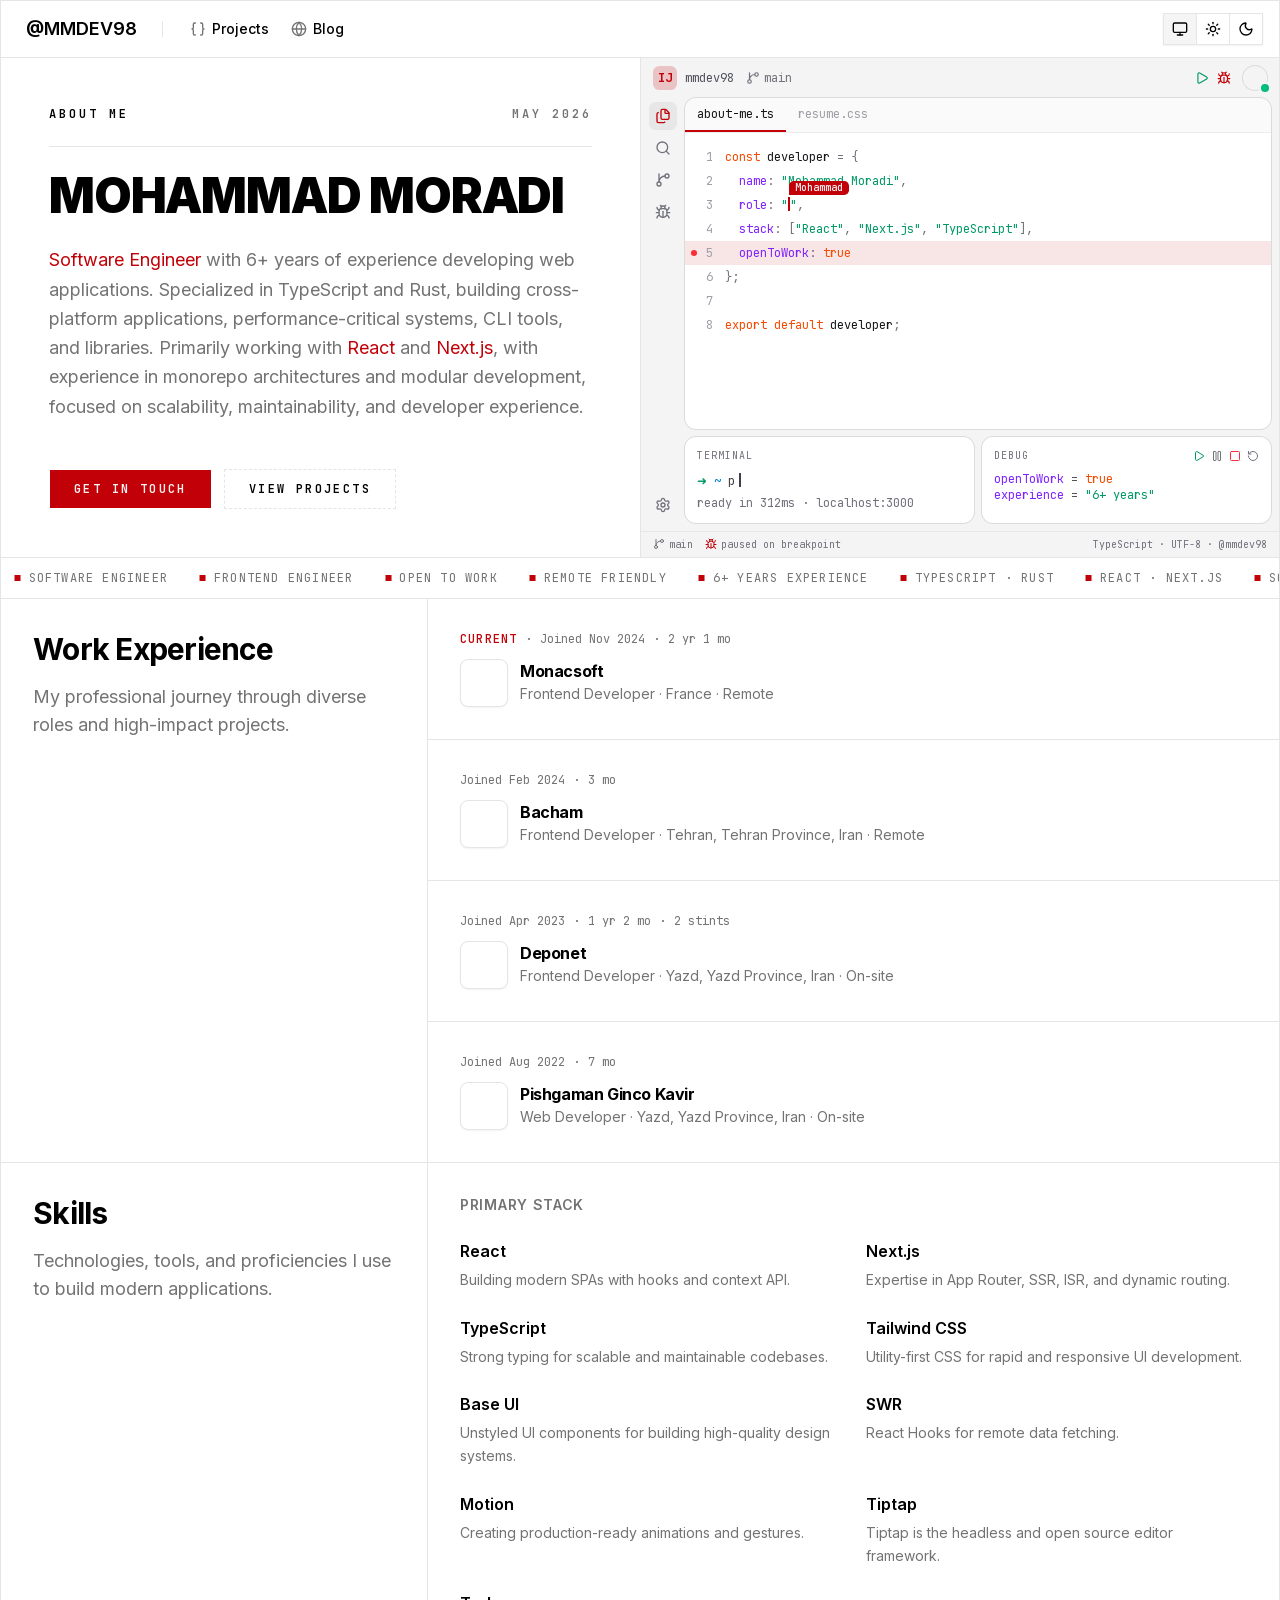
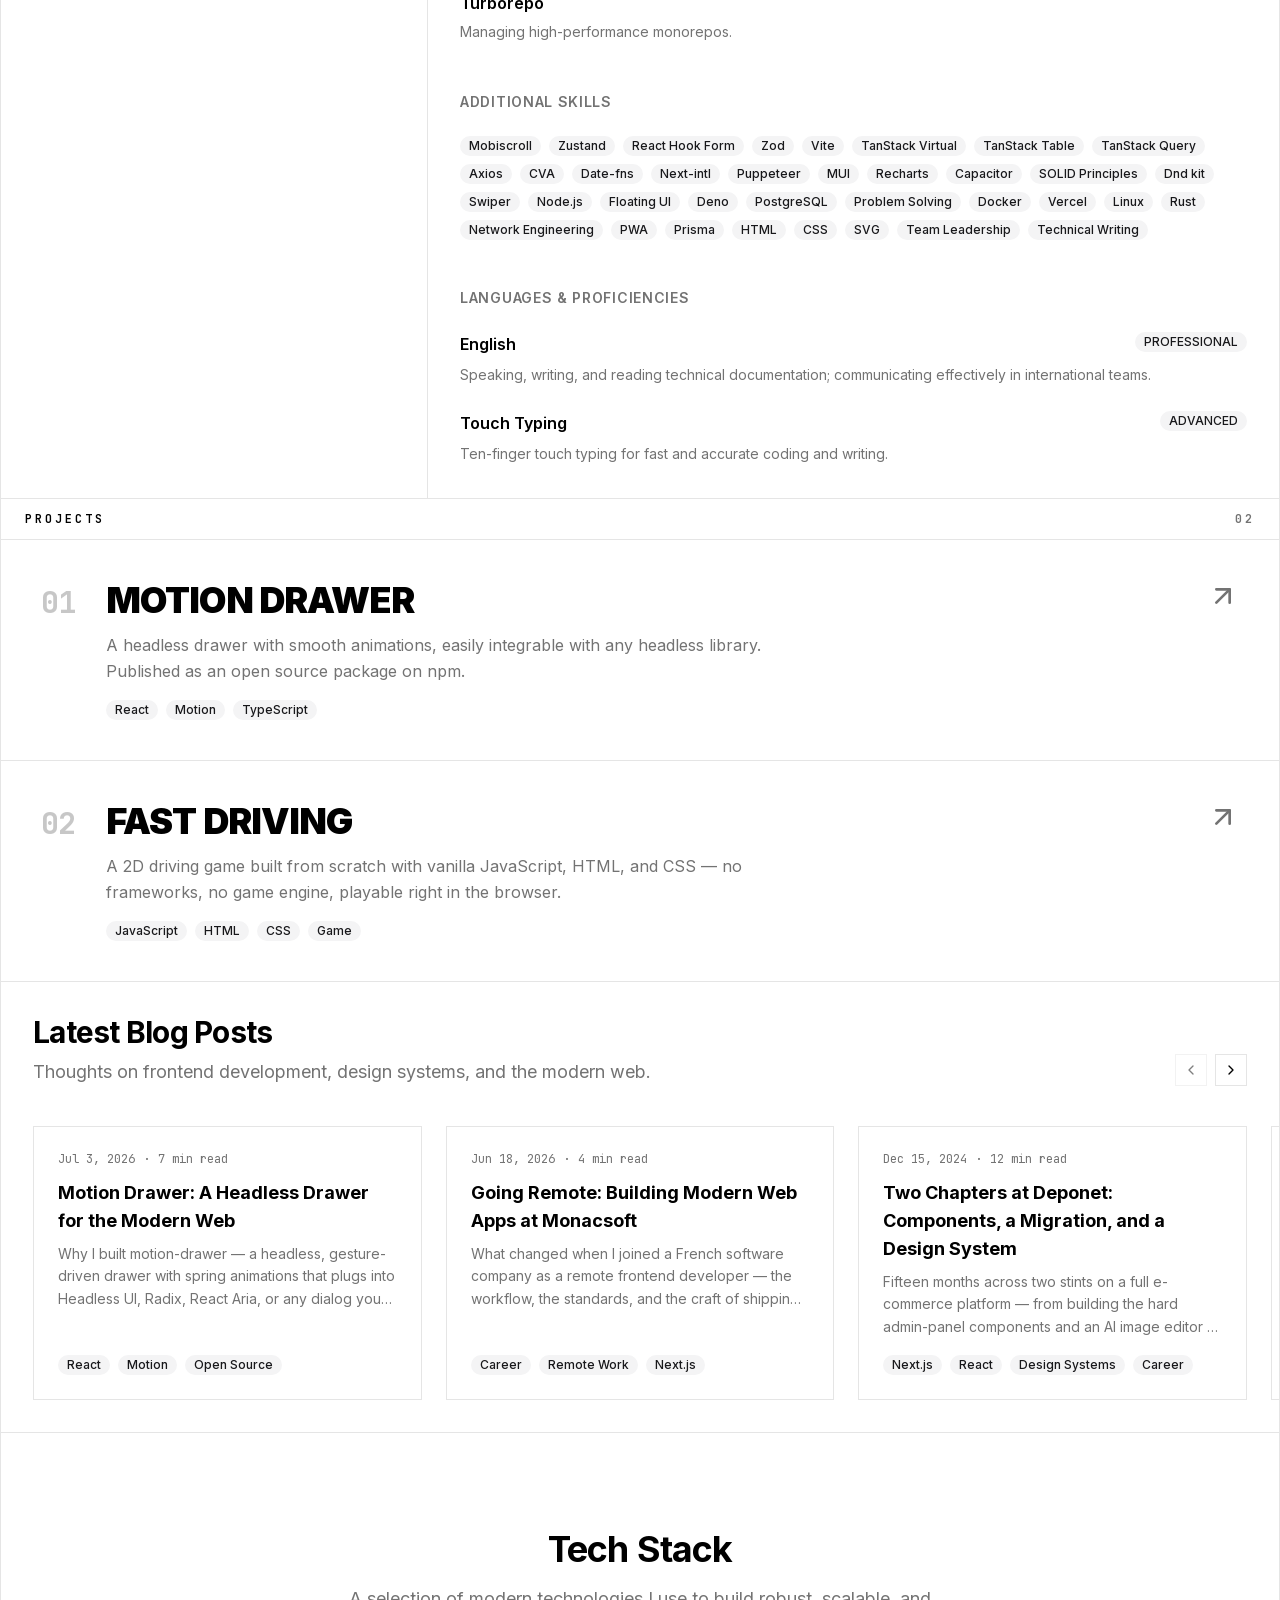
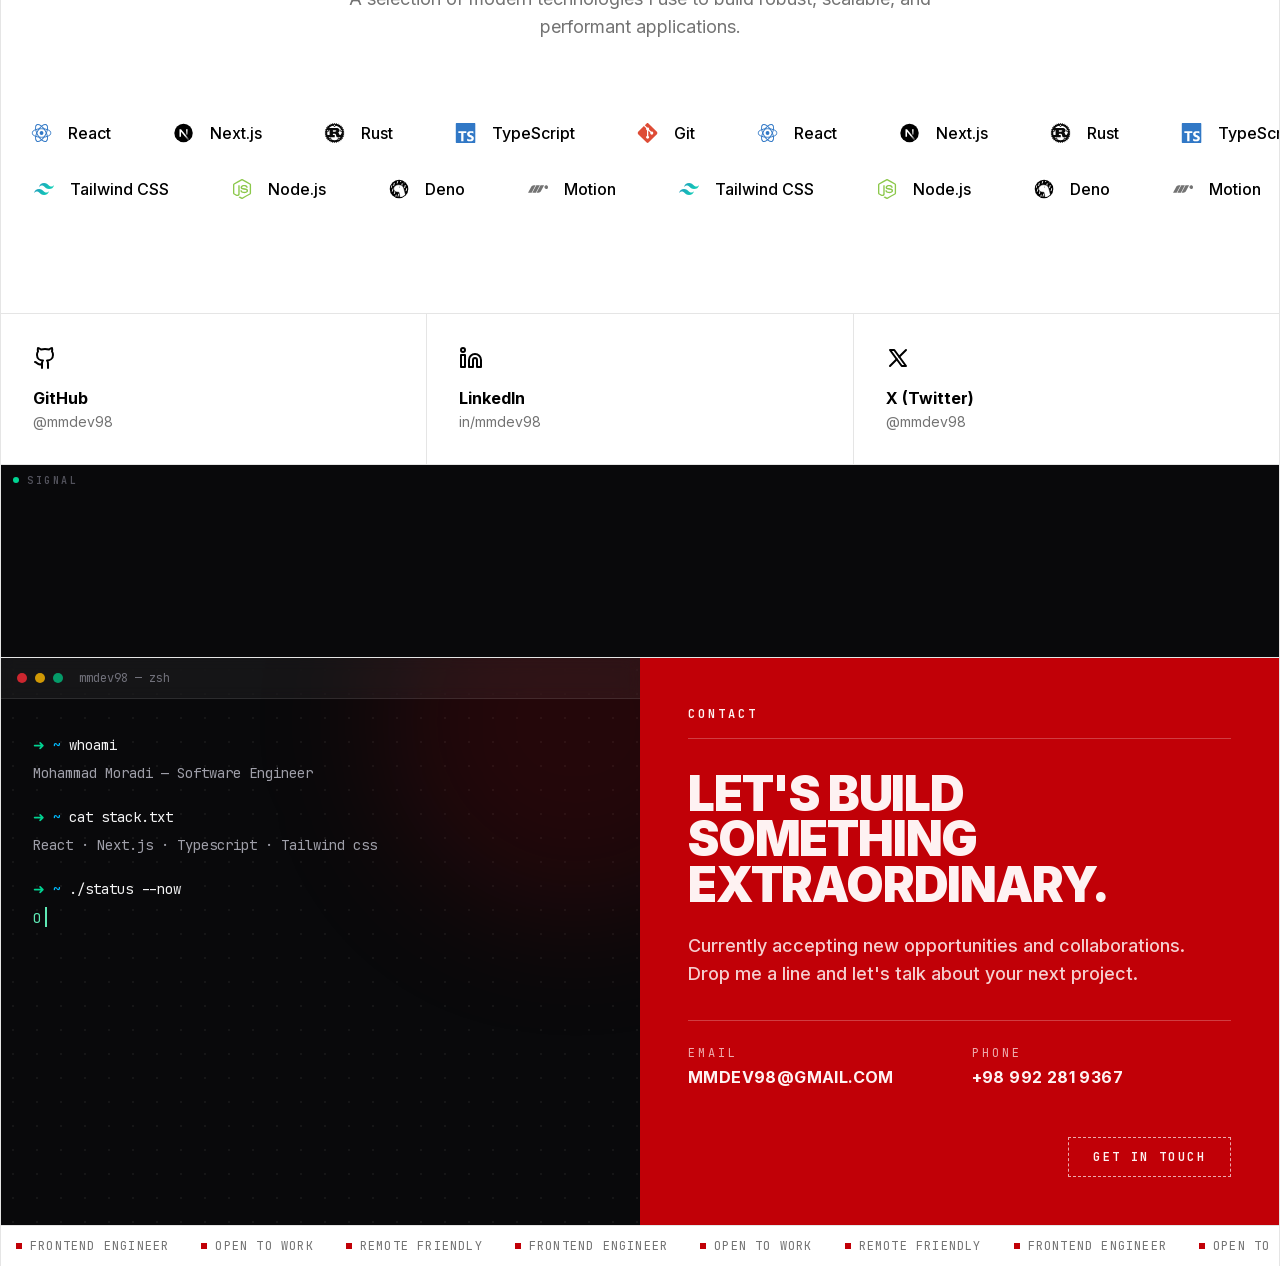
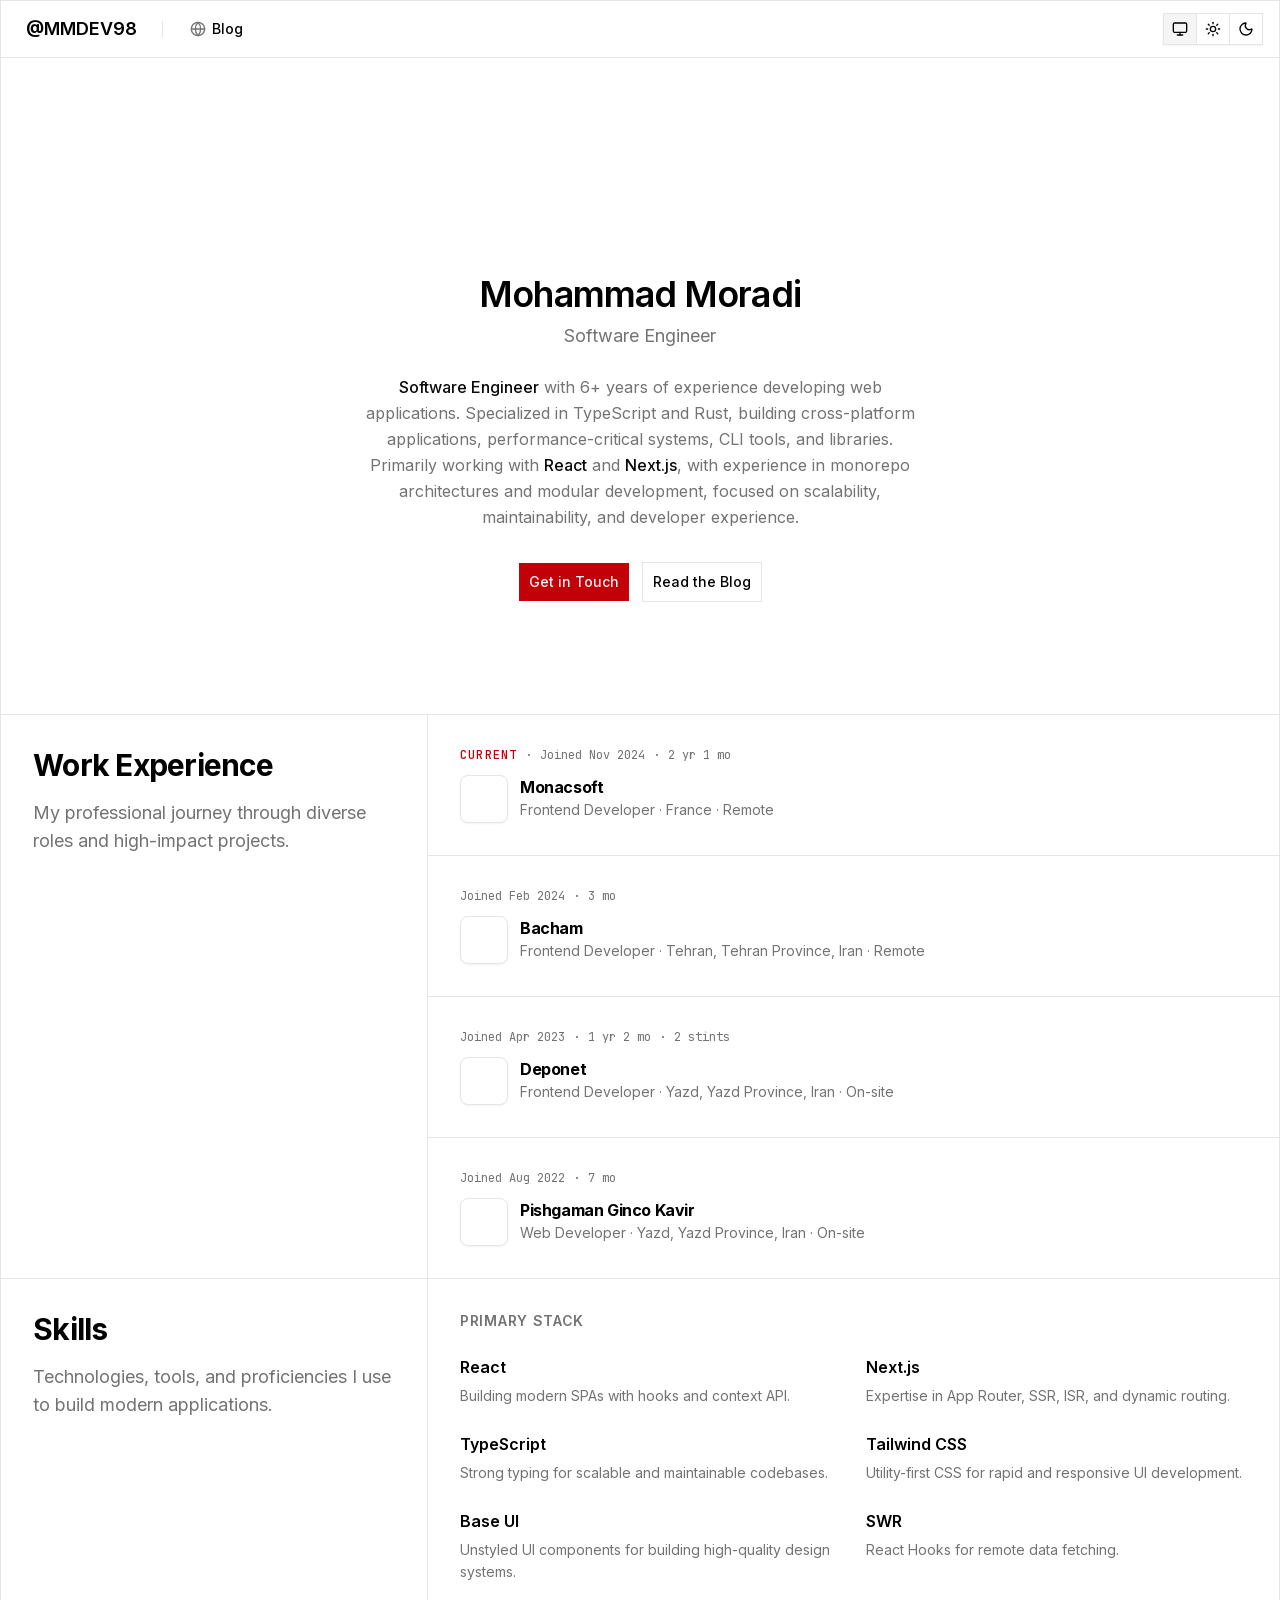
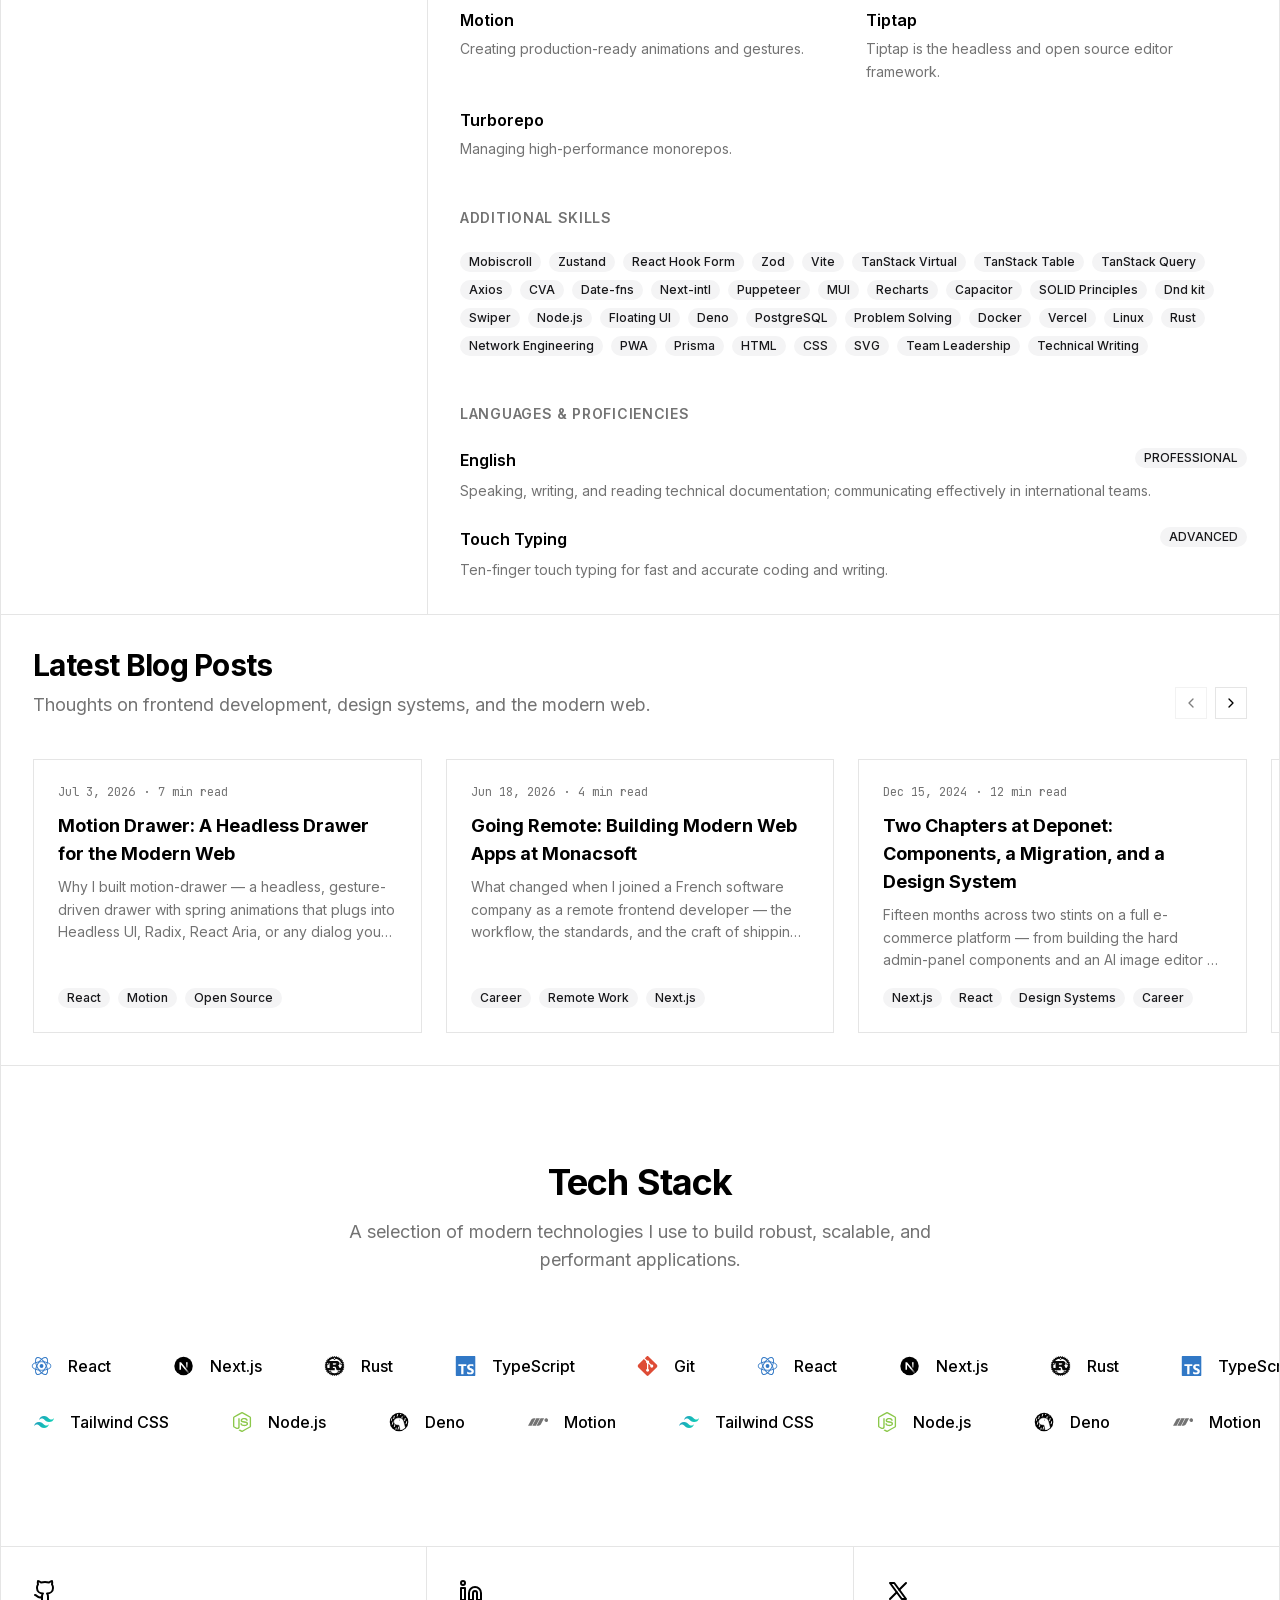
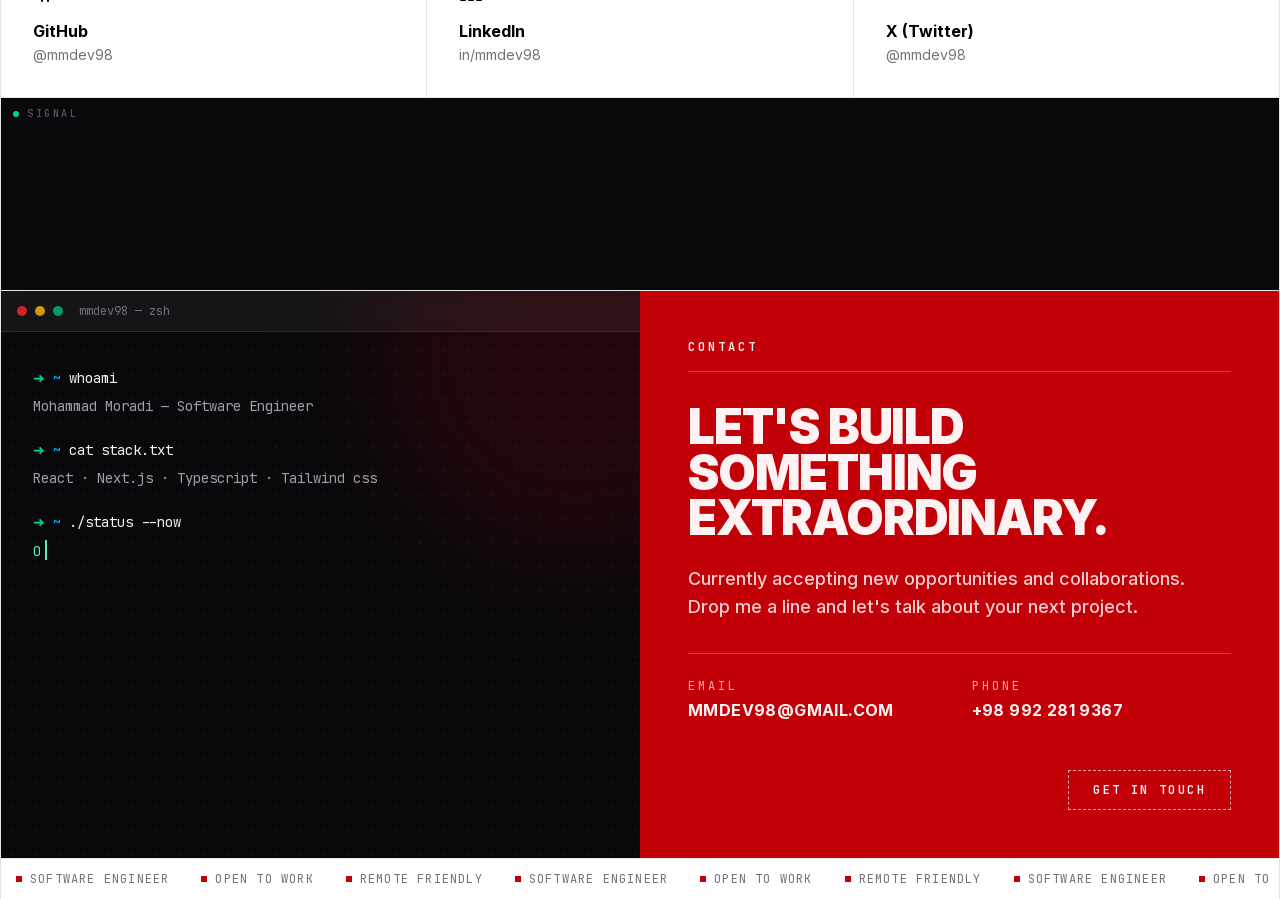
